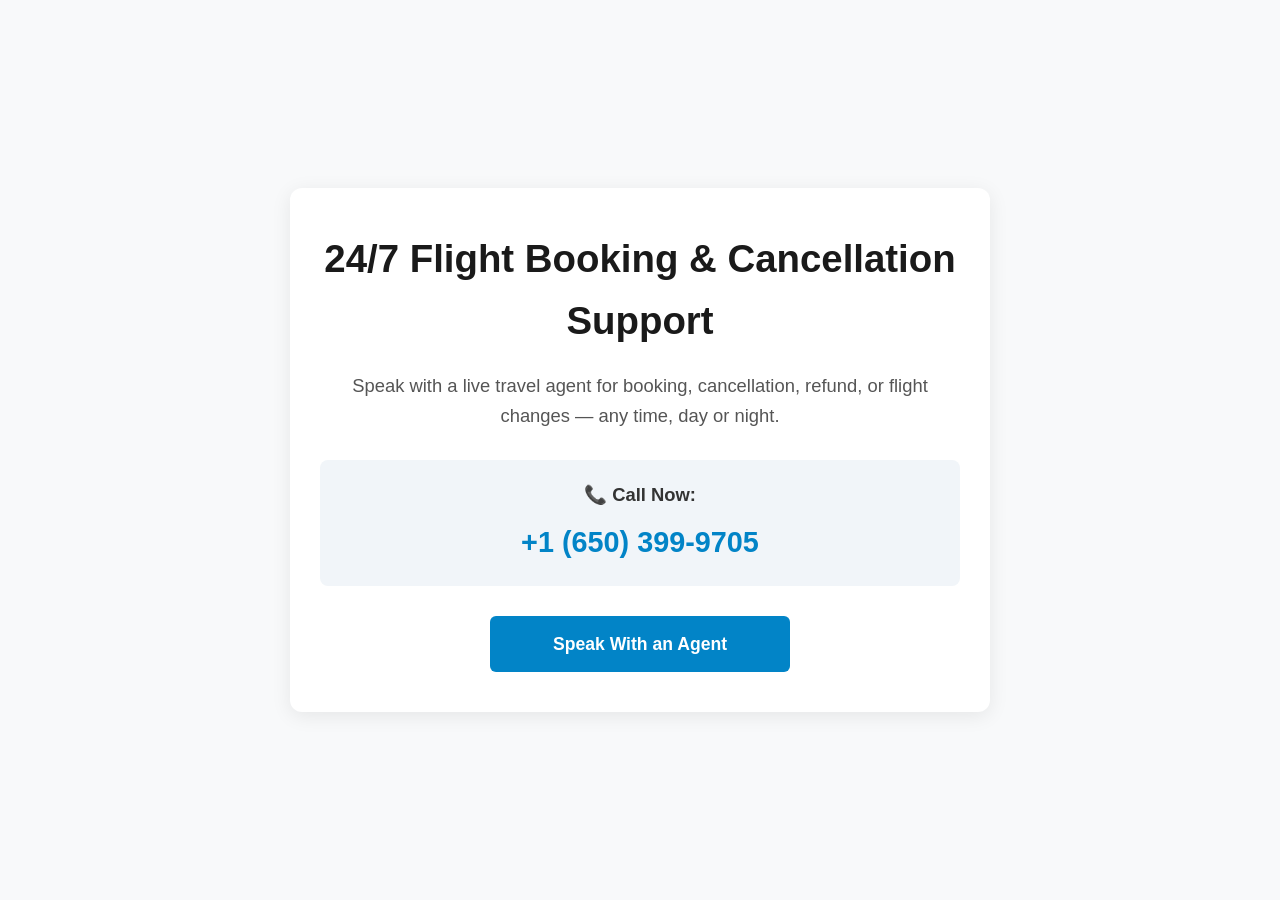
==== index.html @ acfd54a3 "Update index.html" ====
<!DOCTYPE html>
<html lang="en" style="color-scheme: light;">
<head>
    <meta charset="UTF-8">
    <meta name="viewport" content="width=device-width, initial-scale=1.0">
    <title>24/7 Flight Booking & Cancellation Support</title>
    <meta name="robots" content="noindex, nofollow">
    <meta name="description" content="Speak with a live travel agent for booking, cancellation, refund, or flight changes — any time, day or night. 📞 Call Now: +1 (650) 399-9705">
    
    <style>
        /* Responsive CSS Reset & Base Styles */
        * {
            box-sizing: border-box;
            margin: 0;
            padding: 0;
        }

        body {
            font-family: -apple-system, BlinkMacSystemFont, "Segoe UI", Roboto, Helvetica, Arial, sans-serif;
            background-color: #f8f9fa;
            color: #333333;
            line-height: 1.6;
            display: flex;
            justify-content: center;
            align-items: center;
            min-height: 100vh;
            padding: 20px;
        }

        .container {
            width: 100%;
            max-width: 700px;
            background: #ffffff;
            padding: 40px 30px;
            border-radius: 12px;
            box-shadow: 0 4px 20px rgba(0, 0, 0, 0.08);
            text-align: center;
        }

        h1 {
            font-size: clamp(1.8rem, 4vw, 2.4rem);
            color: #1a1a1a;
            margin-bottom: 20px;
            font-weight: 700;
        }

        p {
            font-size: clamp(1rem, 2vw, 1.15rem);
            color: #555555;
            margin-bottom: 30px;
        }

        .cta-box {
            background: #f1f5f9;
            padding: 20px;
            border-radius: 8px;
            margin-bottom: 30px;
        }

        .phone-number {
            font-size: clamp(1.4rem, 3vw, 1.8rem);
            font-weight: bold;
            color: #0284c7;
            text-decoration: none;
            display: inline-block;
            margin-top: 5px;
        }

        .phone-number:hover {
            text-decoration: underline;
        }

        .btn {
            display: inline-block;
            background-color: #0284c7;
            color: #ffffff;
            padding: 14px 28px;
            font-size: 1.1rem;
            font-weight: 600;
            text-decoration: none;
            border-radius: 6px;
            transition: background-color 0.2s ease;
            width: 100%;
            max-width: 300px;
        }

        .btn:hover {
            background-color: #0369a1;
        }

        /* Mobile Optimization Adjustments */
        @media (max-width: 480px) {
            .container {
                padding: 20px 15px;
            }
        }
    </style>
</head>
<body>

    <div class="container">
        <h1>24/7 Flight Booking & Cancellation Support</h1>
        <p>Speak with a live travel agent for booking, cancellation, refund, or flight changes — any time, day or night.</p>
        
        <div class="cta-box">
            <p style="margin-bottom: 5px; font-weight: 600; color: #333;">📞 Call Now:</p>
            <a href="tel:+16503999705" class="phone-number">+1 (650) 399-9705</a>
        </div>

        <a href="tel:+16503999705" class="btn">Speak With an Agent</a>
    </div>

</body>
</html>
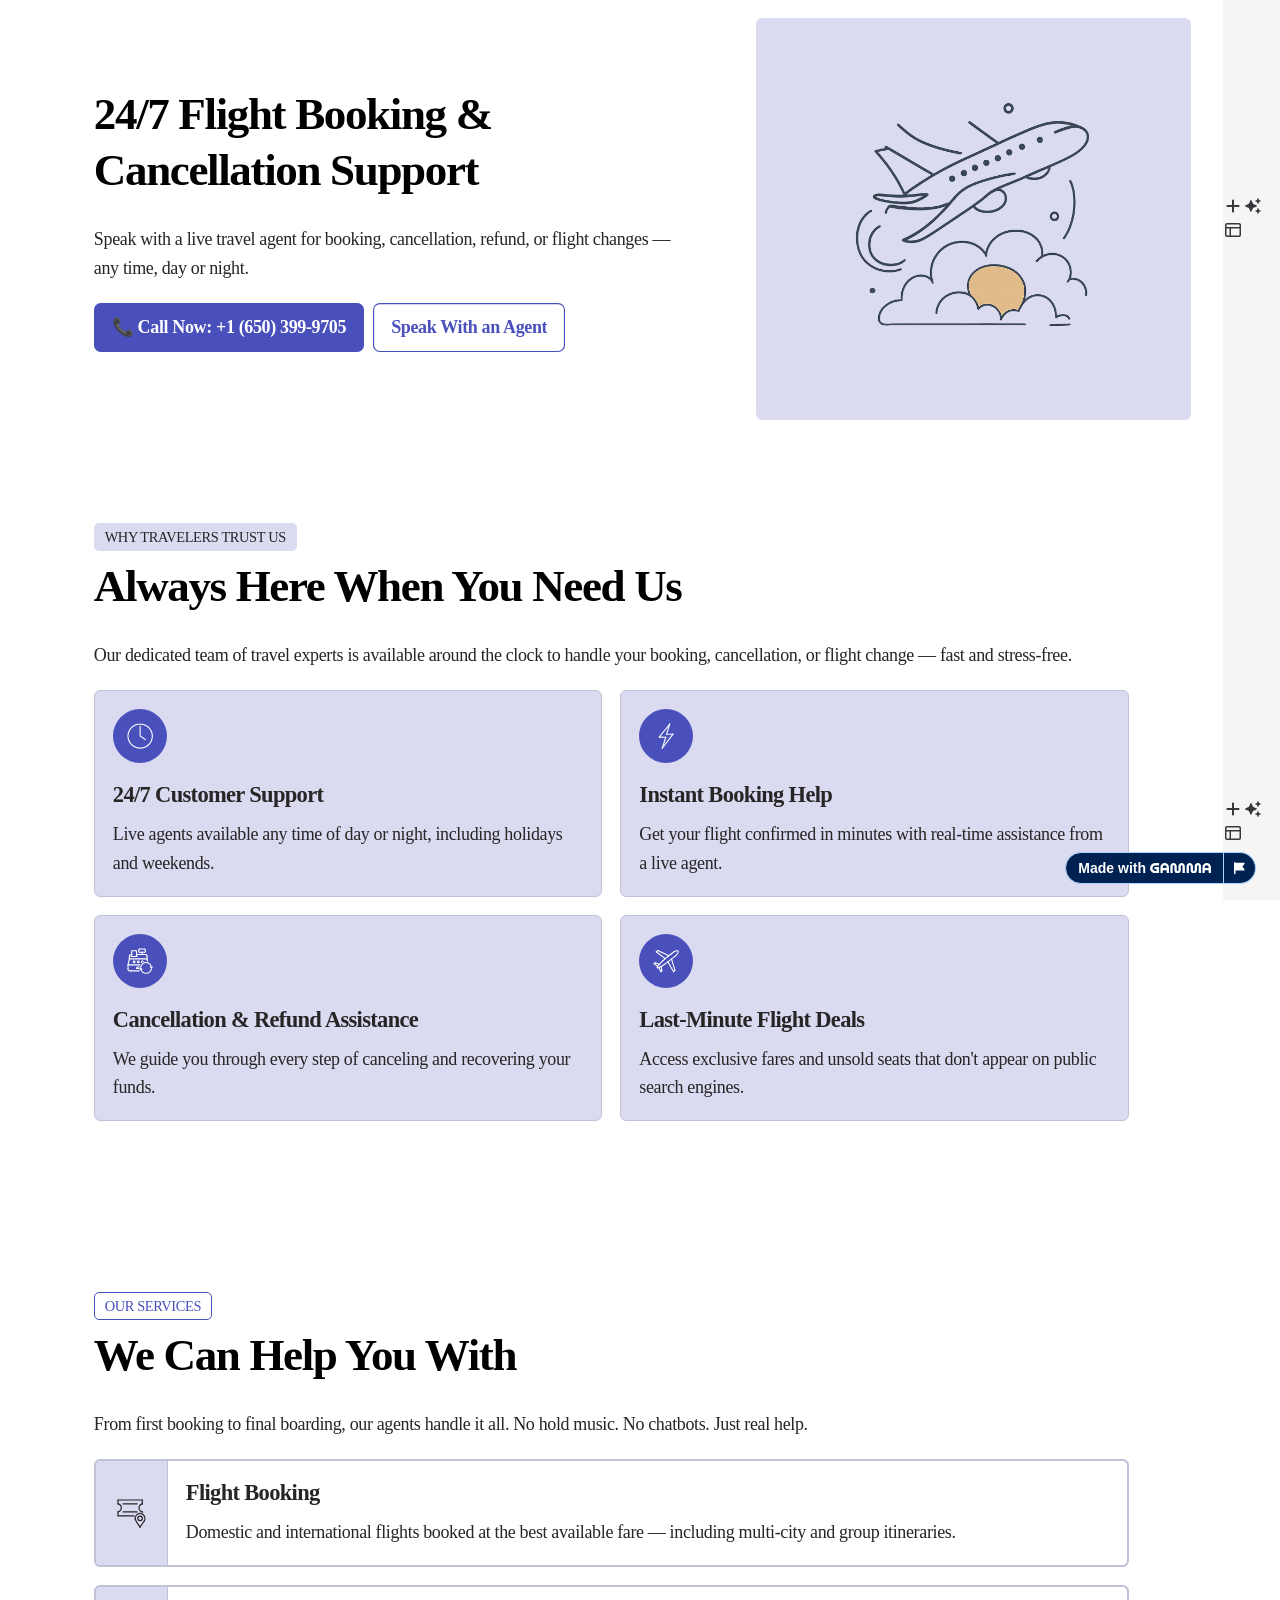
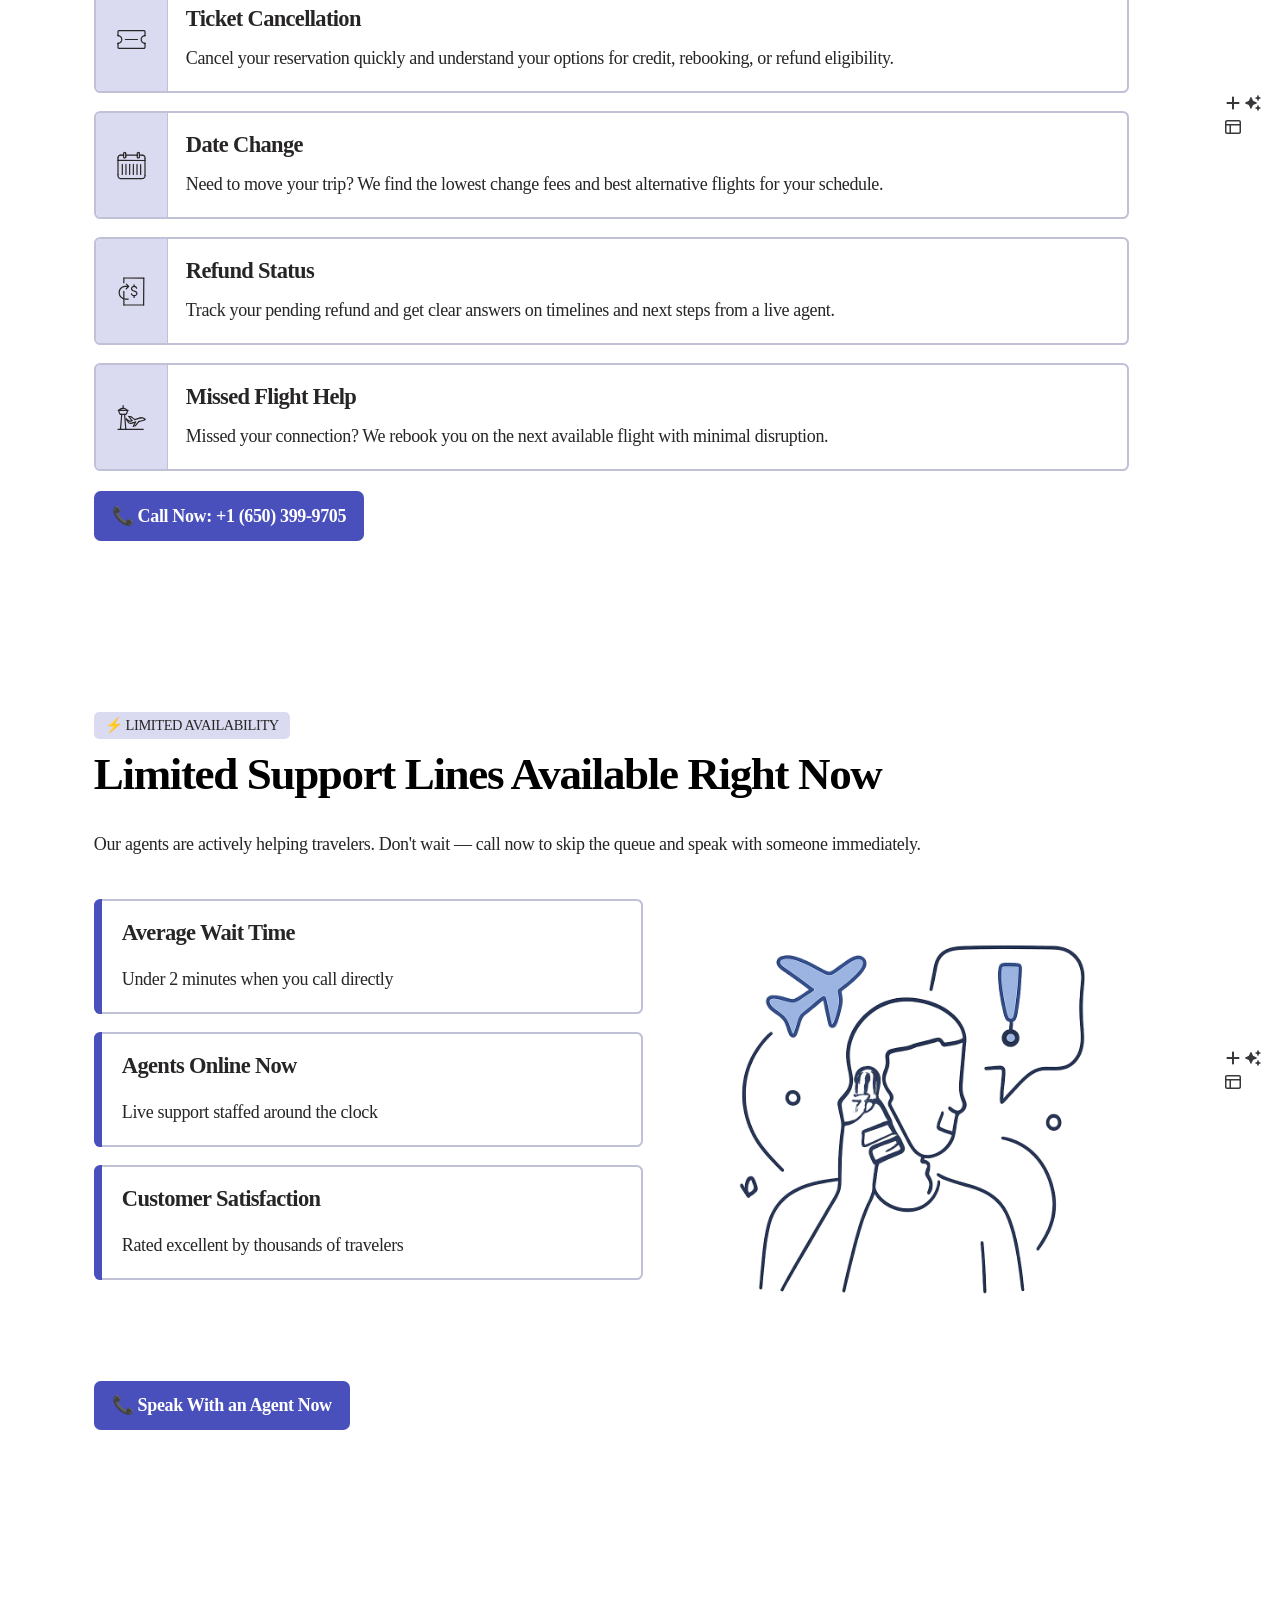
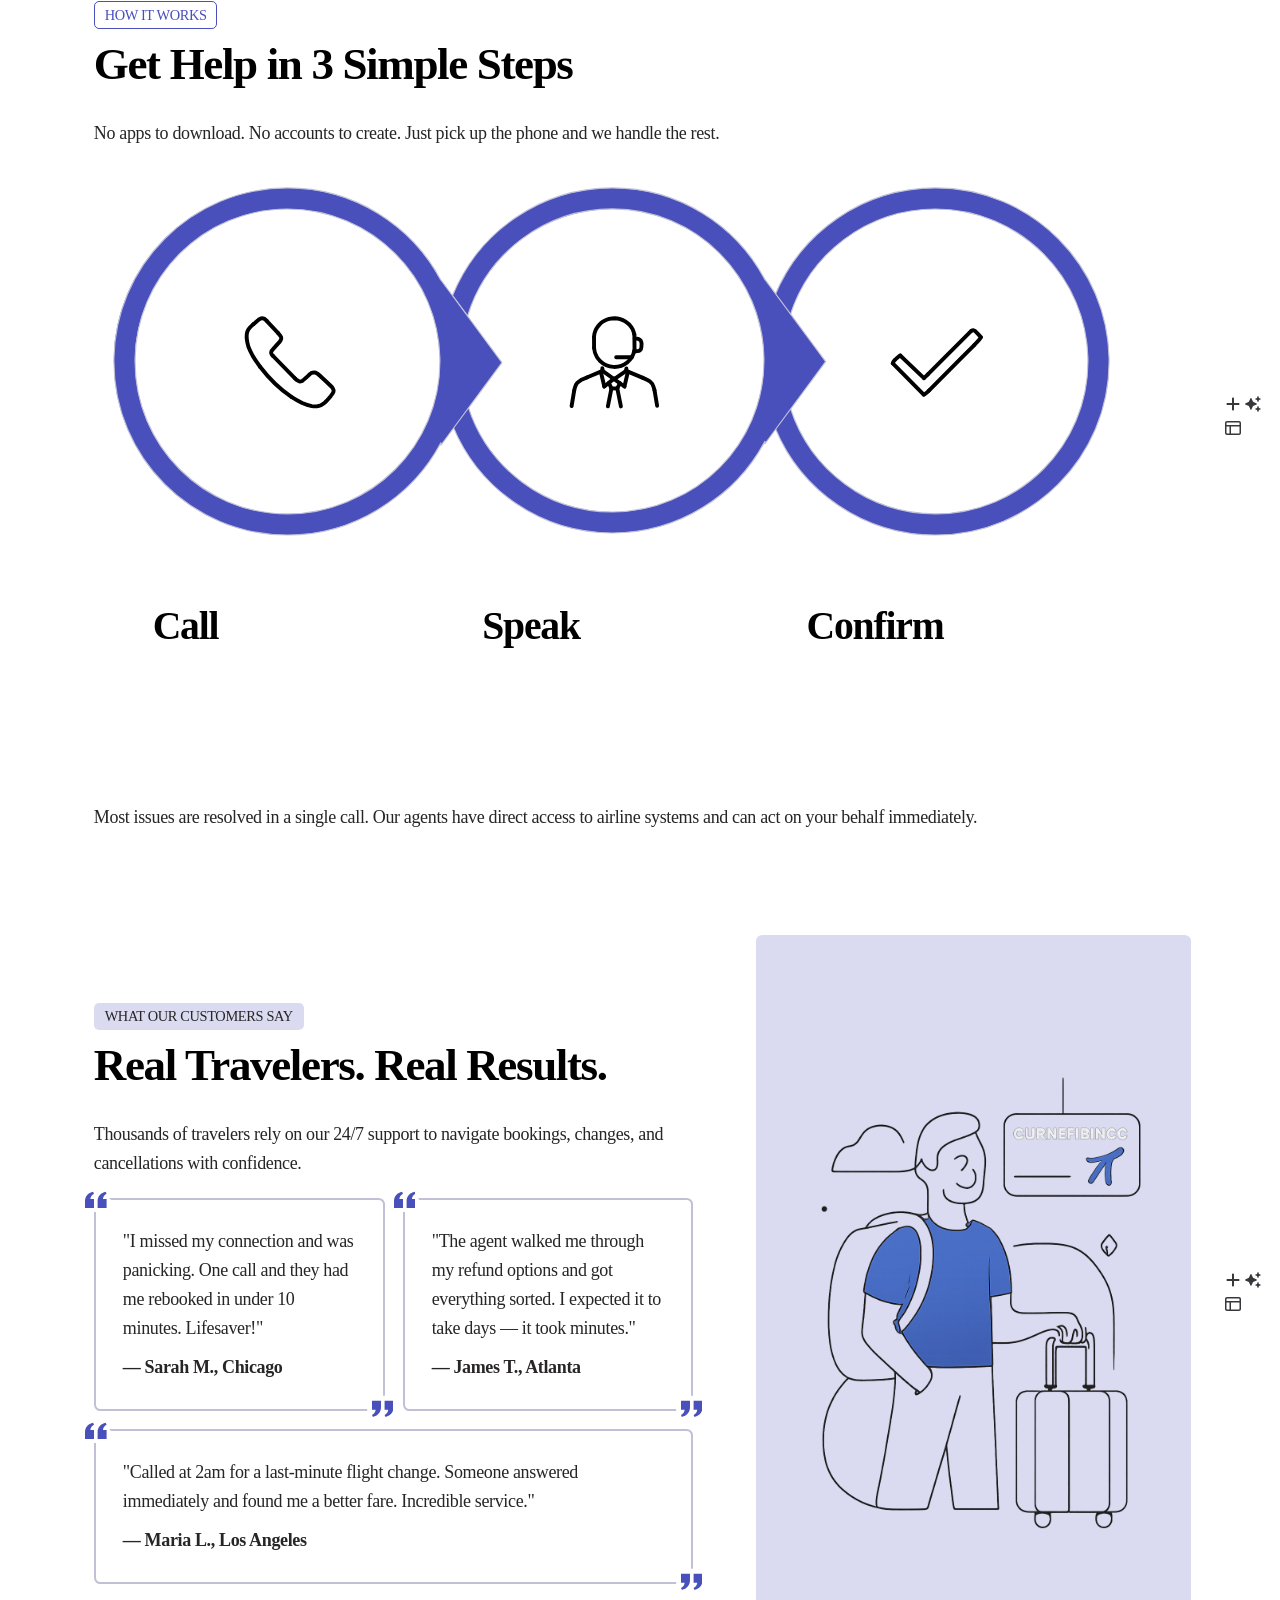
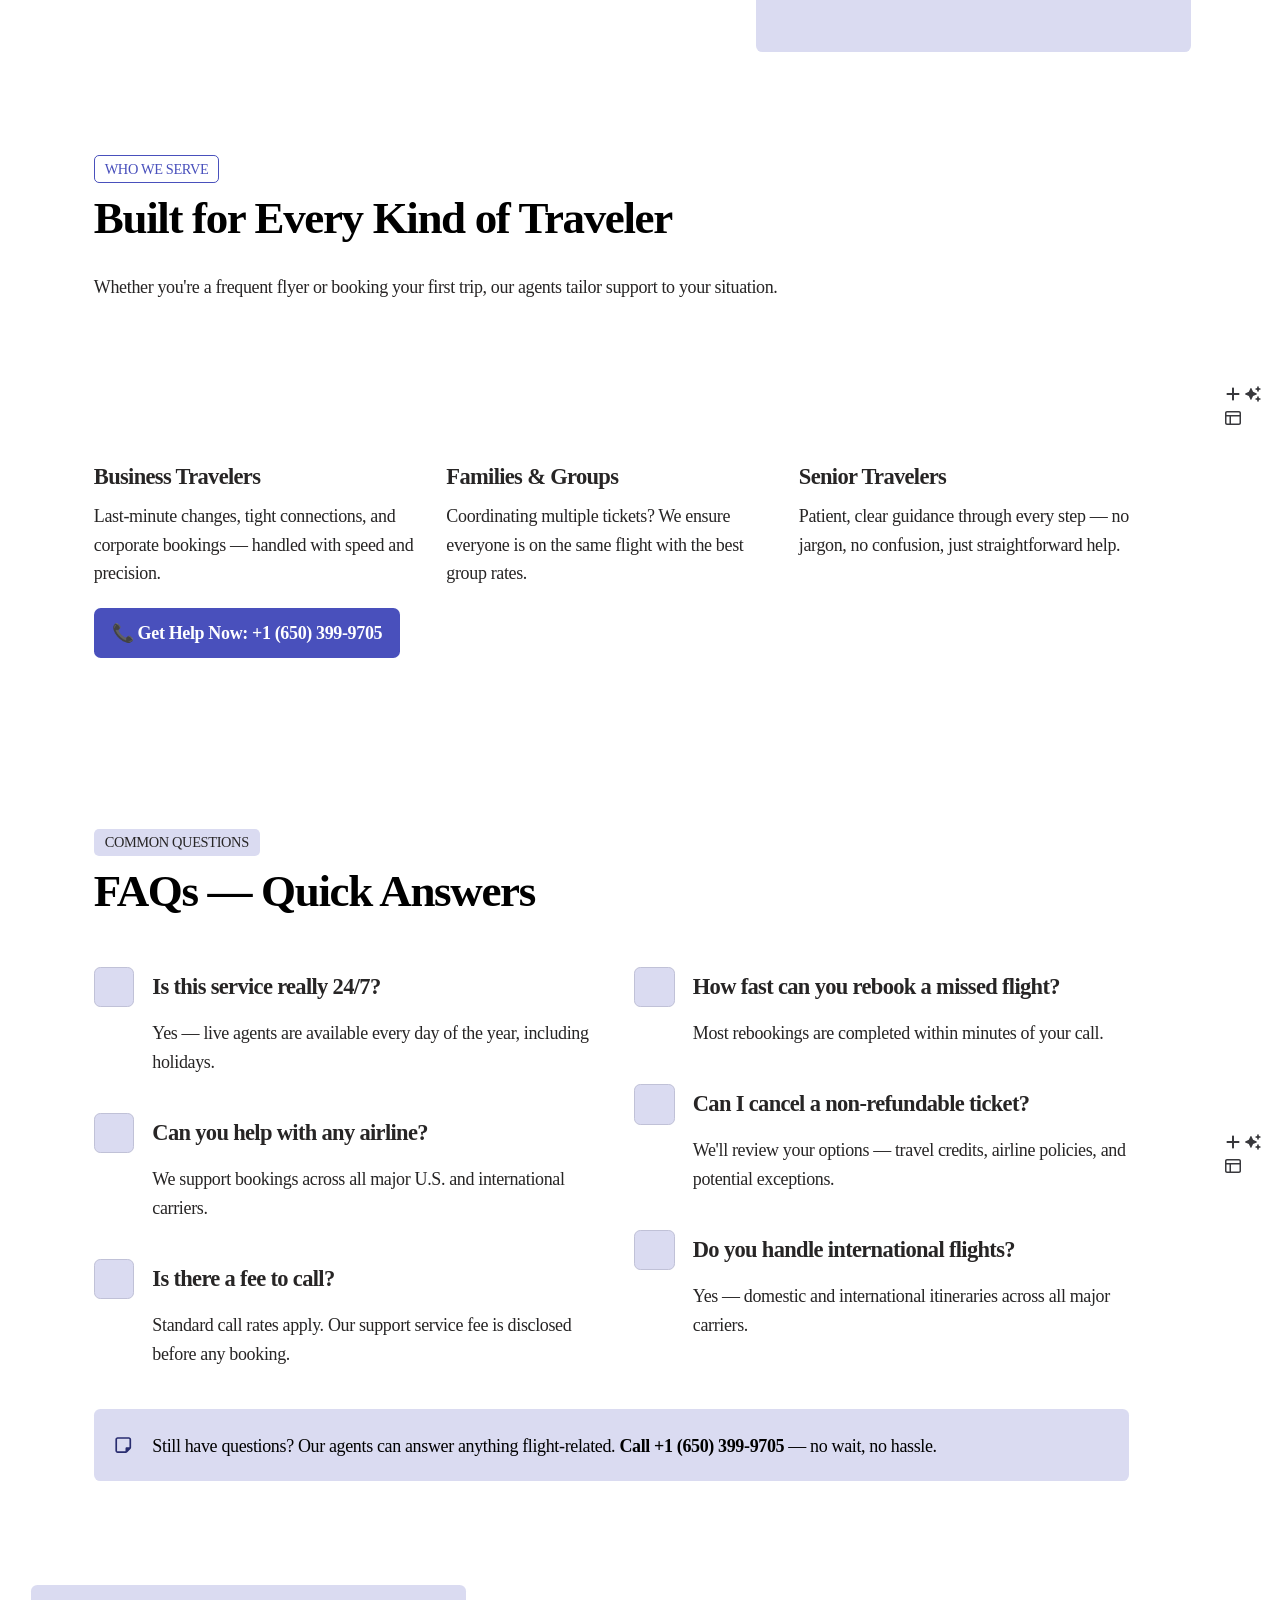
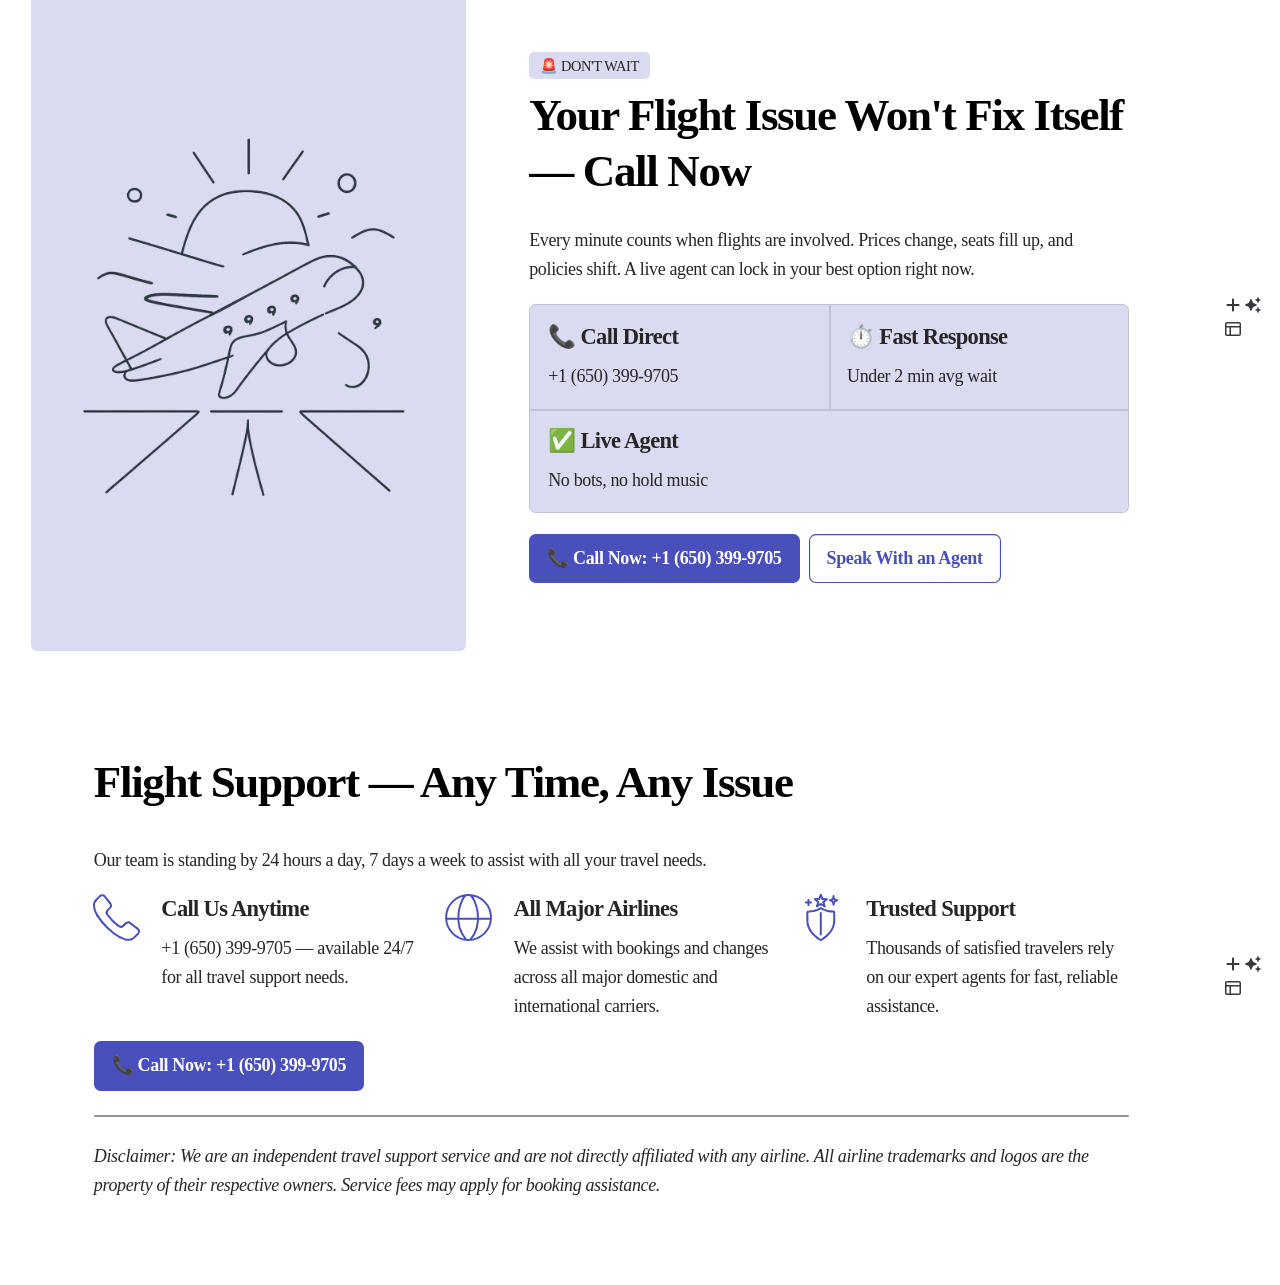
==== commit b7208521: "index.html" ====
--- a/index.html
+++ b/index.html
@@ -1,114 +1,54 @@
 <!DOCTYPE html>
-<html lang="en" style="color-scheme: light;">
-<head>
-    <meta charset="UTF-8">
-    <meta name="viewport" content="width=device-width, initial-scale=1.0">
-    <title>24/7 Flight Booking & Cancellation Support</title>
-    <meta name="robots" content="noindex, nofollow">
-    <meta name="description" content="Speak with a live travel agent for booking, cancellation, refund, or flight changes — any time, day or night. 📞 Call Now: +1 (650) 399-9705">
-    
-    <style>
-        /* Responsive CSS Reset & Base Styles */
-        * {
-            box-sizing: border-box;
-            margin: 0;
-            padding: 0;
-        }
+<!-- saved from url=(0047)https://24-7-flight-support-09lrcn7.gamma.site/ -->
+<html data-theme="light" style="--100vh: 100vh; color-scheme: light;"><head><meta http-equiv="Content-Type" content="text/html; charset=UTF-8"><meta name="viewport" content="width=device-width, initial-scale=1.0, viewport-fit=cover" data-next-head=""><title data-next-head="">24/7 Flight Booking &amp; Cancellation Support</title><meta name="robots" content="noindex, nofollow" data-next-head=""><meta content="Speak with a live travel agent for booking, cancellation, refund, or flight changes — any time, day or night.
 
-        body {
-            font-family: -apple-system, BlinkMacSystemFont, "Segoe UI", Roboto, Helvetica, Arial, sans-serif;
-            background-color: #f8f9fa;
-            color: #333333;
-            line-height: 1.6;
-            display: flex;
-            justify-content: center;
-            align-items: center;
-            min-height: 100vh;
-            padding: 20px;
-        }
+📞 Call Now: +1 (650) 399-9705
 
-        .container {
-            width: 100%;
-            max-width: 700px;
-            background: #ffffff;
-            padding: 40px 30px;
-            border-radius: 12px;
-            box-shadow: 0 4px 20px rgba(0, 0, 0, 0.08);
-            text-align: center;
-        }
+Speak With an Agent" name="description" data-next-head=""><meta content="24/7 Flight Booking &amp; Cancellation Support" property="og:title" data-next-head=""><meta content="Speak with a live travel agent for booking, cancellation, refund, or flight changes — any time, day or night.
 
-        h1 {
-            font-size: clamp(1.8rem, 4vw, 2.4rem);
-            color: #1a1a1a;
-            margin-bottom: 20px;
-            font-weight: 700;
-        }
+📞 Call Now: +1 (650) 399-9705
 
-        p {
-            font-size: clamp(1rem, 2vw, 1.15rem);
-            color: #555555;
-            margin-bottom: 30px;
-        }
+Speak With an Agent" property="og:description" data-next-head=""><meta content="null" property="og:image" data-next-head=""><meta content="24/7 Flight Booking &amp; Cancellation Support" property="twitter:title" data-next-head=""><meta content="Speak with a live travel agent for booking, cancellation, refund, or flight changes — any time, day or night.
 
-        .cta-box {
-            background: #f1f5f9;
-            padding: 20px;
-            border-radius: 8px;
-            margin-bottom: 30px;
-        }
+📞 Call Now: +1 (650) 399-9705
 
-        .phone-number {
-            font-size: clamp(1.4rem, 3vw, 1.8rem);
-            font-weight: bold;
-            color: #0284c7;
-            text-decoration: none;
-            display: inline-block;
-            margin-top: 5px;
-        }
-
-        .phone-number:hover {
-            text-decoration: underline;
-        }
-
-        .btn {
-            display: inline-block;
-            background-color: #0284c7;
-            color: #ffffff;
-            padding: 14px 28px;
-            font-size: 1.1rem;
-            font-weight: 600;
-            text-decoration: none;
-            border-radius: 6px;
-            transition: background-color 0.2s ease;
-            width: 100%;
-            max-width: 300px;
-        }
-
-        .btn:hover {
-            background-color: #0369a1;
-        }
-
-        /* Mobile Optimization Adjustments */
-        @media (max-width: 480px) {
-            .container {
-                padding: 20px 15px;
-            }
-        }
-    </style>
-</head>
-<body>
-
-    <div class="container">
-        <h1>24/7 Flight Booking & Cancellation Support</h1>
-        <p>Speak with a live travel agent for booking, cancellation, refund, or flight changes — any time, day or night.</p>
-        
-        <div class="cta-box">
-            <p style="margin-bottom: 5px; font-weight: 600; color: #333;">📞 Call Now:</p>
-            <a href="tel:+16503999705" class="phone-number">+1 (650) 399-9705</a>
-        </div>
-
-        <a href="tel:+16503999705" class="btn">Speak With an Agent</a>
-    </div>
-
-</body>
-</html>
+Speak With an Agent" property="twitter:description" data-next-head=""><meta content="null" property="twitter:image" data-next-head=""><meta property="og:type" content="website" data-next-head=""><meta content="summary_large_image" name="twitter:card" data-next-head=""><link rel="preload" href="./24_7 Flight Booking &amp; Cancellation Support_files/3wt6-vqmda1mc.css" as="style"><link rel="preload" href="./24_7 Flight Booking &amp; Cancellation Support_files/0cu-3ok-8aaz0.css" as="style"><link rel="preload" href="./24_7 Flight Booking &amp; Cancellation Support_files/3mc1kjo1cpu-v.css" as="style"><link rel="preload" href="./24_7 Flight Booking &amp; Cancellation Support_files/31swdqfjvtrpk.css" as="style"><link href="./24_7 Flight Booking &amp; Cancellation Support_files/css2" rel="stylesheet" data-next-head=""><link rel="stylesheet" href="./24_7 Flight Booking &amp; Cancellation Support_files/3wt6-vqmda1mc.css" data-n-g=""><link rel="stylesheet" href="./24_7 Flight Booking &amp; Cancellation Support_files/0cu-3ok-8aaz0.css" data-n-p=""><link rel="stylesheet" href="./24_7 Flight Booking &amp; Cancellation Support_files/3mc1kjo1cpu-v.css" data-n-p=""><link rel="stylesheet" href="./24_7 Flight Booking &amp; Cancellation Support_files/31swdqfjvtrpk.css" data-n-p=""><noscript data-n-css=""></noscript><script defer="" nomodule="" src="./24_7 Flight Booking &amp; Cancellation Support_files/0c0hxoamwjsbw.js.download"></script><script src="./24_7 Flight Booking &amp; Cancellation Support_files/3vgs70e6ea04g.js.download" defer=""></script><script src="./24_7 Flight Booking &amp; Cancellation Support_files/1kdyqhmcqd3el.js.download" defer=""></script><script src="./24_7 Flight Booking &amp; Cancellation Support_files/2fot0g68jqf8b.js.download" defer=""></script><script src="./24_7 Flight Booking &amp; Cancellation Support_files/0by7n5x3sna2e.js.download" defer=""></script><script src="./24_7 Flight Booking &amp; Cancellation Support_files/3ehzi8ttmcb4q.js.download" defer=""></script><script src="./24_7 Flight Booking &amp; Cancellation Support_files/110de1zwtl2_c.js.download" defer=""></script><script src="./24_7 Flight Booking &amp; Cancellation Support_files/306hpn9ze49_8.js.download" defer=""></script><script src="./24_7 Flight Booking &amp; Cancellation Support_files/44zqlcr9b6c2s.js.download" defer=""></script><script src="./24_7 Flight Booking &amp; Cancellation Support_files/1r0sr0d71btni.js.download" defer=""></script><script src="./24_7 Flight Booking &amp; Cancellation Support_files/1b31z8d3zd6c9.js.download" defer=""></script><script src="./24_7 Flight Booking &amp; Cancellation Support_files/23k3o-xestyn5.js.download" defer=""></script><script src="./24_7 Flight Booking &amp; Cancellation Support_files/1ca1-o1rzm7b-.js.download" defer=""></script><script src="./24_7 Flight Booking &amp; Cancellation Support_files/33zt72u72oiq9.js.download" defer=""></script><script src="./24_7 Flight Booking &amp; Cancellation Support_files/turbopack-3si20926ivchi.js.download" defer=""></script><script src="./24_7 Flight Booking &amp; Cancellation Support_files/284a7rgx651-w.js.download" defer=""></script><script src="./24_7 Flight Booking &amp; Cancellation Support_files/17jhkia-5ny09.js.download" defer=""></script><script src="./24_7 Flight Booking &amp; Cancellation Support_files/1-z6llygluevi.js.download" defer=""></script><script src="./24_7 Flight Booking &amp; Cancellation Support_files/32t6lx1v_j6g0.js.download" defer=""></script><script src="./24_7 Flight Booking &amp; Cancellation Support_files/0mfsqtd9ev1gy.js.download" defer=""></script><script src="./24_7 Flight Booking &amp; Cancellation Support_files/0oldb-9x01u95.js.download" defer=""></script><script src="./24_7 Flight Booking &amp; Cancellation Support_files/0czvmyul_kevp.js.download" defer=""></script><script src="./24_7 Flight Booking &amp; Cancellation Support_files/turbopack-22nqnnzipog6m.js.download" defer=""></script><script src="./24_7 Flight Booking &amp; Cancellation Support_files/_buildManifest.js.download" defer=""></script><script src="./24_7 Flight Booking &amp; Cancellation Support_files/_ssgManifest.js.download" defer=""></script><script src="./24_7 Flight Booking &amp; Cancellation Support_files/_clientMiddlewareManifest.js.download" defer=""></script><style data-emotion="css-global 1mqgmqj animation-yjfgth animation-1sld7a4 animation-16z1uo4 animation-1sld7a4 animation-16z1uo4 animation-1sld7a4 animation-16z1uo4 animation-1sld7a4 animation-16z1uo4 animation-yjfgth animation-1sld7a4 animation-16z1uo4" data-s="">.card-content{height:100%;outline-width:0px;line-height:calc(var(--line-height-body) * (var(--card-font-scale, 1) * var(--zoom-level, 1) + 1) / 2);letter-spacing:var(--letter-spacing-body);counter-reset:footnote;--gml-role-letter-spacing:var(--letter-spacing-body);--block-margin:calc(1.125em * var(--card-font-scale, 1) * var(--zoom-level, 1));--heading-block-margin:calc(1.5em * var(--card-font-scale, 1) * var(--zoom-level, 1));--title-block-margin:calc(1.5em * var(--card-font-scale, 1) * var(--zoom-level, 1));--list-item-margin:calc(0.35em * var(--card-font-scale, 1) * var(--zoom-level, 1));--callout-block-margin:calc(0.9em * var(--card-font-scale, 1) * var(--zoom-level, 1));--callout-first-child-margin:calc(1em * var(--card-font-scale, 1) * var(--zoom-level, 1));--code-font-size:0.85em;--grid-border:1px;--grid-padding:1.22em;}.block-card.is-focused .card-content .is-empty [data-placeholder]:not(.gml-paragraph):not(.gml-bullet):not(.themed-heading)::after{content:attr(data-placeholder);position:absolute;top:0px;opacity:0.25;pointer-events:none;inset-inline-start:0;width:100%;color:inherit;line-clamp:1px;text-overflow:ellipsis;overflow:hidden;box-orient:vertical;word-break:break-all;height:100%;white-space:nowrap;}.block-card.is-focused .card-content .is-empty .themed-heading[data-placeholder]::after{content:attr(data-placeholder);position:absolute;top:0px;opacity:0.25;pointer-events:none;inset-inline-start:0;width:100%;color:var(--heading-color);line-clamp:1px;text-overflow:ellipsis;overflow:hidden;box-orient:vertical;word-break:break-all;height:100%;white-space:nowrap;}.block-card.is-focused .card-content .is-empty .gml-paragraph[data-placeholder]::before{content:attr(data-placeholder);position:absolute;top:0px;opacity:0.25;pointer-events:none;inset-inline-start:0;width:100%;color:inherit;line-clamp:1px;text-overflow:ellipsis;overflow:hidden;box-orient:vertical;word-break:break-all;height:100%;white-space:nowrap;}.block-card.is-focused .card-content .is-empty .gml-bullet[data-placeholder]::before{content:attr(data-placeholder);position:absolute;top:0px;opacity:0.25;pointer-events:none;inset-inline-start:0.4em;width:100%;color:inherit;line-clamp:1px;text-overflow:ellipsis;overflow:hidden;box-orient:vertical;word-break:break-all;height:100%;white-space:nowrap;}@media (min-width: 30em){.card-content{--code-font-size:1em;}}@media print{.card-content{--code-font-size:1em;}}.card-content .block-card.expandable-node-selected .expandable-selected{-webkit-animation:animation-16z1uo4 3000ms ease-in-out forwards;animation:animation-16z1uo4 3000ms ease-in-out forwards;}.card-content .block-card.expandable-node-reset .expandable-selected{-webkit-animation:animation-1sld7a4;animation:animation-1sld7a4;}.card-content .block{margin-top:var(--block-margin);margin-bottom:var(--block-margin);font-family:var(--body-font);font-weight:var(--body-font-weight);color:var(--body-color);}.card-content .gml-table__cell.selectedCell{position:relative;}.card-content .gml-table__cell.selectedCell::after{z-index:2;position:absolute;content:"";left:0;right:0;top:0px;bottom:0px;background-color:var(--chakra-colors-deepocean-100);pointer-events:none;opacity:0.4;}.card-content .gml-box .gml-box__flow>:where(.first-block){margin-top:0rem;}.card-content .gml-box .gml-box__flow>:where(.last-block){margin-bottom:0rem;}.card-content .gml-box .gml-box__flow>.first-block:is(.block-buttonGroup, .block-toggle, .block-math_display){margin-top:0px;}.card-content .gml-box .gml-box__flow>.last-block:is(.block-buttonGroup, .block-toggle, .block-math_display){margin-bottom:0px;}.card-content .gml-box .themed-heading{width:100%;}.card-content .gml-box .block,.card-content .gml-box .gml-paragraph-wrapper,.card-content .gml-box .gml-heading-wrapper,.card-content .gml-box .gml-title-wrapper,.card-content .gml-box .gml-bullet-wrapper,.card-content .gml-box .gml-numbered-wrapper,.card-content .gml-box .gml-todo-wrapper,.card-content .gml-box .gml-divider-wrapper,.card-content .gml-box .gml-paragraph:not(.gml-eyebrow):not(.gml-caption),.card-content .gml-box .gml-bullet,.card-content .gml-box .gml-numbered,.card-content .gml-box .gml-todo:not([data-checked]),.card-content .gml-box .gml-blockquote,.card-content .gml-box .gml-divider{color:inherit;font-family:inherit;}.card-content.is-nested{display:grid;-webkit-animation:animation-yjfgth 225ms ease-out forwards;animation:animation-yjfgth 225ms ease-out forwards;}.card-content [data-node-view-content-inner="cardLayoutItem"] >.first-block,.card-content [data-node-view-content-inner="card"] >.first-block{margin-top:0em;}.card-content [data-node-view-content-inner="cardLayoutItem"] >.last-block,.card-content [data-node-view-content-inner="card"] >.last-block{margin-bottom:0em;}.card-content a.link{color:var(--text-color, var(--link-color));cursor:pointer;font-weight:var(--chakra-fontWeights-bold);-webkit-text-decoration:underline;text-decoration:underline;}.card-content a.link[href=""]{text-decoration-style:dashed;}.card-content a.link:hover{color:var(--text-color, var(--link-color-hover));}.card-content a.link:active{color:var(--text-color, var(--link-color-hover));}.card-content .block-toggle.expandable-node-selected .toggle{-webkit-animation:animation-16z1uo4 3000ms ease-in-out forwards;animation:animation-16z1uo4 3000ms ease-in-out forwards;}.card-content .block-toggle.expandable-node-reset .toggle{-webkit-animation:animation-1sld7a4;animation:animation-1sld7a4;}.card-content .block-toggle [data-open="false"] [data-node-view-content-inner="toggle"] >:not(:first-child){display:none;}.card-content mark.highlight{color:var(--chakra-colors-black);--link-color:black;background-color:var(--highlight-color);border-radius:0.125em;-webkit-padding-start:.05em;padding-inline-start:.05em;-webkit-padding-end:.05em;padding-inline-end:.05em;-webkit-margin-start:-.05em;margin-inline-start:-.05em;-webkit-margin-end:-.05em;margin-inline-end:-.05em;-webkit-box-decoration-break:clone;box-decoration-break:clone;}.card-content .block-numbered li::before{color:var(--list-marker-text-color, var(--body-color));}.card-content .block-bullet li::marker{color:var(--list-marker-text-color, var(--body-color));}.card-content [data-text-color="accent"]{--list-marker-text-color:var(--accent-color-readable, var(--accent-color));}.card-content [data-text-color="muted"]{--list-marker-text-color:var(--body-color-muted, var(--body-color));}.card-content .gml-bullet-wrapper.first-block:where(:not(.gml-card *)),.card-content .gml-numbered-wrapper.first-block:where(:not(.gml-card *)),.card-content .gml-todo-wrapper.first-block:where(:not(.gml-card *)){margin-top:calc(0.9em * var(--card-font-scale, 1) * var(--zoom-level, 1));}.card-content .block-math_display{font-size:1.125em;}.card-content div[data-node-type="math_display"]{font-size:1em;}.card-content div[data-node-type="math_display"].ProseMirror-selectednode{font-size:1rem;line-height:1.5;}.card-content div[data-node-type="math_display"] .katex{white-space:normal;}.card-content .block-math_display+span:has(> .ProseMirror-gapcursor),.card-content span:has(> .ProseMirror-gapcursor):has(+ .block-math_display){font-size:1rem;line-height:1.5;}.card-content span[data-node-type="math_inline"].ProseMirror-selectednode{margin-top:-0.25em;margin-bottom:-0.25em;}.card-content div[data-node-type="math_display"].ProseMirror-selectednode,.card-content span[data-node-type="math_inline"].ProseMirror-selectednode{box-shadow:var(--chakra-shadows-outline);border-radius:var(--box-border-radius);background-color:var(--chakra-colors-gray-50);padding:.25em;-webkit-margin-start:3px;margin-inline-start:3px;-webkit-margin-end:3px;margin-inline-end:3px;}.card-content div[data-node-type="math_display"].ProseMirror-selectednode .math-src,.card-content span[data-node-type="math_inline"].ProseMirror-selectednode .math-src{color:var(--chakra-colors-gray-600);}.card-content .block-embed.expandable-node-selected .embed-preview,.card-content .block-video.expandable-node-selected .embed-preview,.card-content .block-embed.expandable-node-selected .embed-viewer,.card-content .block-video.expandable-node-selected .embed-viewer,.card-content .block-embed.expandable-node-selected .video-player,.card-content .block-video.expandable-node-selected .video-player{-webkit-animation:animation-16z1uo4 3000ms ease-in-out forwards;animation:animation-16z1uo4 3000ms ease-in-out forwards;}.card-content .block-embed.expandable-node-reset .embed-preview,.card-content .block-video.expandable-node-reset .embed-preview,.card-content .block-embed.expandable-node-reset .embed-viewer,.card-content .block-video.expandable-node-reset .embed-viewer,.card-content .block-embed.expandable-node-reset .video-player,.card-content .block-video.expandable-node-reset .video-player{-webkit-animation:animation-1sld7a4;animation:animation-1sld7a4;}.card-content .block-image.expandable-node-selected [data-selection-ring]{-webkit-animation:animation-16z1uo4 3000ms ease-in-out forwards;animation:animation-16z1uo4 3000ms ease-in-out forwards;}.card-content .block-image.expandable-node-reset [data-selection-ring]{-webkit-animation:animation-1sld7a4;animation:animation-1sld7a4;}.card-content [data-fill-image],.card-content [data-background-image]{margin:0px;}.card-content [data-fill-image] [data-image-node-element],.card-content [data-background-image] [data-image-node-element]{border-radius:0px;}.card-content .block-contributors .contributors-list{font-size:1.25em;font-weight:var(--chakra-fontWeights-bold);}.card-content .mention{background-color:var(--accent-color-background-muted);color:var(--body-color);}.card-content .block-gallery{-webkit-margin-start:calc(-1 * var(--grid-padding));margin-inline-start:calc(-1 * var(--grid-padding));-webkit-margin-end:calc(-1 * var(--grid-padding));margin-inline-end:calc(-1 * var(--grid-padding));margin-top:calc(-0.25 * var(--grid-padding));margin-bottom:calc(-0.25 * var(--grid-padding));}.card-content .block-gallery.gallery-layout-flex .add-image{margin-bottom:calc(0.75 * var(--grid-padding));}.card-content .block-gallery .gallery{-webkit-padding-start:var(--grid-padding);padding-inline-start:var(--grid-padding);-webkit-padding-end:var(--grid-padding);padding-inline-end:var(--grid-padding);padding-top:calc(0.75 * var(--grid-padding));padding-bottom:calc(0.75 * var(--grid-padding));border:1px solid;border-color:var(--chakra-colors-transparent);border-radius:var(--box-border-radius);}.card-content .block-gallery .gallery.is-dragging-over{border:1px dashed var(--chakra-colors-trueblue-300)!important;background-color:var(--chakra-colors-trueblue-50)!important;}.card-content .block-gallery .gallery.is-dragging-over .gallery-placeholder{pointer-events:none;}.card-content .block-gallery.is-focused .gallery,.card-content .block-gallery.is-empty .gallery{background-color:var(--chakra-colors-gray-200);}.card-content .block-gallery.is-focused .add-image,.card-content .block-gallery:hover .add-image,.card-content .block-gallery[data-drag-handle-hovering] .add-image{opacity:1;}.card-content .block-gallery.expandable-node-selected .gallery{-webkit-animation:animation-16z1uo4 3000ms ease-in-out forwards;animation:animation-16z1uo4 3000ms ease-in-out forwards;}.card-content .block-gallery.expandable-node-reset .gallery{-webkit-animation:animation-1sld7a4;animation:animation-1sld7a4;}.card-content .slash-menu-prompt{container-type:inline-size;}.card-content .slash-menu-placeholder-long{display:inline;}.card-content .slash-menu-placeholder-short{display:none;}.card-content .slash-menu-button-text{display:inline;}@container (max-width: 450px){.card-content .slash-menu-prompt .slash-menu-button-text{display:none;}.card-content .slash-menu-prompt .slash-menu-placeholder-long{display:none;}.card-content .slash-menu-prompt .slash-menu-placeholder-short{display:inline;}}.card-content .block-smartLayout [data-node-view-content-outer="smartLayout"]{display:contents;}.card-content .block-smartLayout [data-node-view-content-inner="smartLayout"]{display:contents;}.card-content .block-smartLayout [data-selection-ring]{outline-style:none;outline-width:1px;outline-color:var(--grid-outline-color);}.card-content .block-smartLayout [data-selection-ring="padded"]{outline-offset:0.25em;}.card-content .block-smartLayout [data-selection-ring="padded"] .add-button{margin:-0.25em;}.card-content .block-smartLayout:not(.is-focused) [data-content-empty=true]>[data-node-view-content]{height:0px;}.card-content .block-smartLayout:not(.is-focused) [data-content-empty=true]>[data-node-view-content] [data-placeholder]::after{display:none;}.card-content .block-smartLayout.is-focused [data-content-empty=true] [placeholder]::before{content:attr(data-placeholder);position:absolute;top:0px;opacity:0.25;pointer-events:none;inset-inline-start:0;width:100%;color:inherit;line-clamp:1px;text-overflow:ellipsis;overflow:hidden;box-orient:vertical;word-break:break-all;height:100%;white-space:nowrap;}.card-content .block-smartLayout.is-focused .is-editable [data-selection-ring],.card-content .block-smartLayout:hover .is-editable [data-selection-ring],.card-content .block-smartLayout[data-drag-handle-hovering] .is-editable [data-selection-ring]{outline-style:solid;}.card-content .block-smartLayout.is-focused .is-editable .add-button,.card-content .block-smartLayout:hover .is-editable .add-button,.card-content .block-smartLayout[data-drag-handle-hovering] .is-editable .add-button{opacity:1;}.card-content .node-smartLayoutCell{display:contents;--heading-placeholder:"Item";}.card-content .node-smartLayoutCell >[data-node-view-wrapper]{display:contents;}.card-content .node-smartLayoutCell >.is-comment-highlighted [data-content-reference]:not([data-node-view-content-inner="smartLayoutCell"] *){box-shadow:inset 0 0 0 9999px #ffeba240;}.card-content .node-smartLayoutCell [data-node-view-content-inner="smartLayoutCell"]>.first-block{margin-top:0px;}@media screen and (min-width: 30em){.card-content .node-smartLayoutCell [data-node-view-content-inner="smartLayoutCell"]>.first-block{margin-top:0px;}}.card-content .node-smartLayoutCell [data-node-view-content-inner="smartLayoutCell"]>.last-block{margin-bottom:0px;}@media screen and (min-width: 30em){.card-content .node-smartLayoutCell [data-node-view-content-inner="smartLayoutCell"]>.last-block{margin-bottom:0px;}}.card-content .node-smartLayoutCell .slash-menu-prompt{display:none;}.card-content .node-smartLayoutCell .block-heading,.card-content .node-smartLayoutCell .block-title,.card-content .node-smartLayoutCell .gml-heading-wrapper,.card-content .node-smartLayoutCell .gml-title-wrapper{margin-top:calc(0.6em * var(--card-font-scale, 1) * var(--zoom-level, 1));margin-bottom:calc(0.6em * var(--card-font-scale, 1) * var(--zoom-level, 1));}.card-content .node-smartLayoutCell .block-paragraph,.card-content .node-smartLayoutCell .gml-paragraph-wrapper{margin-top:calc(0.6em * var(--card-font-scale, 1) * var(--zoom-level, 1));margin-bottom:calc(0.6em * var(--card-font-scale, 1) * var(--zoom-level, 1));}.card-content .node-smartLayoutCell .block-paragraph:is(.gml-bullet-wrapper, .gml-numbered-wrapper, .gml-todo-wrapper),.card-content .node-smartLayoutCell .gml-paragraph-wrapper:is(.gml-bullet-wrapper, .gml-numbered-wrapper, .gml-todo-wrapper){margin-top:calc(0.3em * var(--card-font-scale, 1) * var(--zoom-level, 1));margin-bottom:calc(0.3em * var(--card-font-scale, 1) * var(--zoom-level, 1));}.card-content .smart-layout-cell-not-emphasized>[data-content-reference],.card-content .smart-layout-cell-not-emphasized [data-smart-layout-emphasis]{opacity:0.5;}.card-content .block-grid{-webkit-margin-start:calc(-1 * var(--grid-padding));margin-inline-start:calc(-1 * var(--grid-padding));-webkit-margin-end:calc(-1 * var(--grid-padding));margin-inline-end:calc(-1 * var(--grid-padding));}.card-content .block-grid [data-node-view-content-outer="grid"]{display:contents;}.card-content .block-grid [data-node-view-content-inner="grid"]{display:contents;}.card-content .block-grid [data-selection-ring]{outline-style:none;outline-width:1px;outline-color:var(--grid-outline-color);}.card-content .block-grid [data-selection-ring="extra-padded"]{outline-offset:0em;}.card-content .block-grid:not(.is-focused) [data-content-empty=true]>[data-node-view-content]{height:0px;}.card-content .block-grid:not(.is-focused) [data-content-empty=true]>[data-node-view-content] [data-placeholder]::after{display:none;}.card-content .block-grid.is-focused [data-content-empty=true] [placeholder]::before{content:attr(data-placeholder);position:absolute;top:0px;opacity:0.25;pointer-events:none;inset-inline-start:0;width:100%;color:inherit;line-clamp:1px;text-overflow:ellipsis;overflow:hidden;box-orient:vertical;word-break:break-all;height:100%;white-space:nowrap;}.card-content .block-grid.is-focused .is-editable [data-selection-ring],.card-content .block-grid:hover .is-editable [data-selection-ring],.card-content .block-grid[data-drag-handle-hovering] .is-editable [data-selection-ring]{outline-style:solid;}.card-content .block-grid .grid-nested-full-bleed{height:100%;}.card-content .block-grid .grid-nested{margin-inline:calc(var(--grid-padding) / 2);}.card-content .block-grid .grid-item-vertical{-webkit-padding-start:calc(var(--grid-padding) / 2);padding-inline-start:calc(var(--grid-padding) / 2);-webkit-padding-end:calc(var(--grid-padding) / 2);padding-inline-end:calc(var(--grid-padding) / 2);padding-top:calc(var(--grid-padding) / 2);padding-bottom:calc(var(--grid-padding) / 2);}.card-content .block-grid .grid-item-vertical.subgrid-parent{padding-top:0px;padding-bottom:0px;}.card-content .block-grid .grid-item-horizontal{-webkit-padding-start:calc(var(--grid-padding) / 2);padding-inline-start:calc(var(--grid-padding) / 2);-webkit-padding-end:calc(var(--grid-padding) / 2);padding-inline-end:calc(var(--grid-padding) / 2);padding-top:calc(var(--grid-padding) / 2);padding-bottom:calc(var(--grid-padding) / 2);}.card-content .block-grid .grid-item-horizontal.subgrid-parent{padding-top:0px;padding-bottom:0px;}.card-content .block-grid .grid-item-cell-style-none,.card-content .block-grid .grid-item-full-bleed{-webkit-padding-start:var(--grid-padding);padding-inline-start:var(--grid-padding);-webkit-padding-end:var(--grid-padding);padding-inline-end:var(--grid-padding);}.card-content .node-gridItem{display:contents;--heading-placeholder:"Item";}.card-content .node-gridItem >[data-node-view-wrapper]{display:contents;}.card-content .node-gridItem [data-node-view-content-inner="gridItem"]{height:100%;}.card-content .node-gridItem.is-focused .cell-edge-control,.card-content .node-gridItem:hover .cell-edge-control,.card-content .node-gridItem[data-drag-handle-hovering] .cell-edge-control{opacity:1;}.card-content .node-gridItem .subgrid-parent>[data-node-view-content]{height:100%;}.card-content .node-gridItem .subgrid-parent>[data-node-view-content] .block-grid{height:100%;}.card-content .node-gridItem .subgrid-parent>[data-node-view-content] >[data-node-view-content-inner="gridItem"]{height:100%;}.card-content .node-gridItem .subgrid-parent>[data-node-view-content] >[data-node-view-content-inner="gridItem"] >.first-block{margin-top:0px;}@media screen and (min-width: 30em){.card-content .node-gridItem .subgrid-parent>[data-node-view-content] >[data-node-view-content-inner="gridItem"] >.first-block{margin-top:0px;}}.card-content .node-gridItem .subgrid-parent>[data-node-view-content] >[data-node-view-content-inner="gridItem"] >.last-block{margin-bottom:0px;}@media screen and (min-width: 30em){.card-content .node-gridItem .subgrid-parent>[data-node-view-content] >[data-node-view-content-inner="gridItem"] >.last-block{margin-bottom:0px;}}.card-content .node-gridItem .slash-menu-prompt{display:none;}.card-content .node-gridItem .block-heading,.card-content .node-gridItem .block-title,.card-content .node-gridItem .gml-heading-wrapper,.card-content .node-gridItem .gml-title-wrapper{margin-top:calc(0.6em * var(--card-font-scale, 1) * var(--zoom-level, 1));margin-bottom:calc(0.6em * var(--card-font-scale, 1) * var(--zoom-level, 1));}.card-content .node-gridItem .block-paragraph,.card-content .node-gridItem .gml-paragraph-wrapper{margin-top:calc(0.6em * var(--card-font-scale, 1) * var(--zoom-level, 1));margin-bottom:calc(0.6em * var(--card-font-scale, 1) * var(--zoom-level, 1));}.card-content .node-gridItem .block-paragraph:is(.gml-bullet-wrapper, .gml-numbered-wrapper, .gml-todo-wrapper),.card-content .node-gridItem .gml-paragraph-wrapper:is(.gml-bullet-wrapper, .gml-numbered-wrapper, .gml-todo-wrapper){margin-top:calc(0.3em * var(--card-font-scale, 1) * var(--zoom-level, 1));margin-bottom:calc(0.3em * var(--card-font-scale, 1) * var(--zoom-level, 1));}.card-content .grid-item-not-emphasized>[data-content-reference],.card-content .grid-item-not-emphasized [data-grid-emphasis]{opacity:0.5;}.card-content [data-spacer-cell]{min-height:1.5em;}.card-content [data-spacer-cell] [data-placeholder]::after{display:none;}.card-content .block-gridLayout{-webkit-margin-start:calc(-1 * var(--grid-padding));margin-inline-start:calc(-1 * var(--grid-padding));-webkit-margin-end:calc(-1 * var(--grid-padding));margin-inline-end:calc(-1 * var(--grid-padding));}.card-content .block-gridLayout .layout-content{display:contents;}.card-content .block-gridLayout .layout-content >div{display:contents;}.card-content .block-gridLayout .grid-cell{position:relative;height:100%;-webkit-padding-start:var(--grid-padding);padding-inline-start:var(--grid-padding);-webkit-padding-end:var(--grid-padding);padding-inline-end:var(--grid-padding);display:-webkit-box;display:-webkit-flex;display:-ms-flexbox;display:flex;-webkit-flex-direction:column;-ms-flex-direction:column;flex-direction:column;outline-width:1px;outline-style:none;outline-color:var(--grid-outline-color);}.card-content .block-gridLayout .grid-cell .block-gallery{margin-top:0px;margin-bottom:0px;}.card-content .block-gridLayout.is-focused .is-editable .grid-cell,.card-content .block-gridLayout:hover .is-editable .grid-cell,.card-content .block-gridLayout[data-drag-handle-hovering] .is-editable .grid-cell{outline-style:solid;}.card-content .block-gridLayout.is-focused .add-column,.card-content .block-gridLayout:hover .add-column,.card-content .block-gridLayout[data-drag-handle-hovering] .add-column{opacity:1;}.card-content .node-cardLayoutItem,.card-content .node-cardAccentLayoutItem{position:relative;display:-webkit-box;display:-webkit-flex;display:-ms-flexbox;display:flex;-webkit-flex-direction:column;-ms-flex-direction:column;flex-direction:column;-webkit-box-pack:stretch;-ms-flex-pack:stretch;-webkit-justify-content:stretch;justify-content:stretch;min-width:0px;min-height:0px;}.card-content .node-cardLayoutItem >[data-node-view-wrapper],.card-content .node-cardAccentLayoutItem >[data-node-view-wrapper]{position:relative;height:100%;width:100%;}.card-content .node-cardNotes{display:none;}.card-content .block-table table [data-node-view-content-inner="table"]{display:contents;}.card-content .block-table table [data-node-view-content-inner="table"] [data-node-view-content-inner="tableRow"]{display:contents;}.card-content .block-table table [data-node-view-content-inner="table"] td{vertical-align:top;}.card-content .block-table table [data-node-view-content-inner="table"] td .block-heading [data-placeholder]::before,.card-content .block-table table [data-node-view-content-inner="table"] td .gml-heading-wrapper [data-placeholder]::before{display:none;}.card-content .block-table td{min-width:3em;-webkit-padding-start:1em;padding-inline-start:1em;-webkit-padding-end:1em;padding-inline-end:1em;position:relative;}.card-content .block-table td .block,.card-content .block-table td .block-paragraph,.card-content .block-table td .block-heading,.card-content .block-table td .block-title,.card-content .block-table td .block-bullet,.card-content .block-table td .block-numbered,.card-content .block-table td .block-todo,.card-content .block-table td .gml-paragraph-wrapper,.card-content .block-table td .gml-heading-wrapper,.card-content .block-table td .gml-title-wrapper,.card-content .block-table td .gml-bullet-wrapper,.card-content .block-table td .gml-numbered-wrapper,.card-content .block-table td .gml-todo-wrapper,.card-content .block-table td .gml-paragraph,.card-content .block-table td .gml-heading,.card-content .block-table td .gml-title,.card-content .block-table td .gml-bullet,.card-content .block-table td .gml-numbered,.card-content .block-table td .gml-todo:not([data-checked]),.card-content .block-table td .gml-blockquote{color:var(--table-cell-text-color, var(--body-color));}.card-content .block-table td:not(:first-of-type){border-inline-start:1px solid transparent;}.card-content .block-table .selectedCell:after{z-index:2;position:absolute;content:"";left:0px;right:0px;top:0px;bottom:0px;background-color:var(--chakra-colors-trueblue-100);pointer-events:none;opacity:0.4;}.card-content .block-table.is-focused .themed-table[data-table-style="striped"] td:not(:first-of-type),.card-content .block-table:hover .themed-table[data-table-style="striped"] td:not(:first-of-type),.card-content .block-table.is-focused .themed-table[data-table-style="bordered"] td:not(:first-of-type),.card-content .block-table:hover .themed-table[data-table-style="bordered"] td:not(:first-of-type),.card-content .block-table.is-focused .themed-table[data-table-style="vertical"] td:not(:first-of-type),.card-content .block-table:hover .themed-table[data-table-style="vertical"] td:not(:first-of-type){border-inline-start:1px solid var(--grid-outline-color);}.card-content .block-table.is-focused .themed-table[data-table-style="horizontal"] td:not(:first-of-type),.card-content .block-table:hover .themed-table[data-table-style="horizontal"] td:not(:first-of-type),.card-content .block-table.is-focused .themed-table[data-table-style="outer"] td:not(:first-of-type),.card-content .block-table:hover .themed-table[data-table-style="outer"] td:not(:first-of-type),.card-content .block-table.is-focused .themed-table[data-table-style="none"] td:not(:first-of-type),.card-content .block-table:hover .themed-table[data-table-style="none"] td:not(:first-of-type){border-inline-start:1px dashed var(--grid-outline-color);}.card-content .tippy-arrow{border-left-color:red;}.card-content .footnote-label{-webkit-text-decoration:underline;text-decoration:underline;text-decoration-color:var(--link-color);}.card-content .footnote-label:hover,.card-content .footnote-label[data-hover]{background-color:var(--accent-color-background-muted);color:var(--chakra-colors-gray-700);border-radius:var(--chakra-radii-sm);}.card-content .footnote{color:var(--link-color);}.card-content .footnote:hover::after,.card-content .footnote[data-hover]::after{background-color:var(--accent-color-background-muted);color:var(--chakra-colors-gray-700);}.card-content .node-emoji{color:initial;}.card-content .node-gridLayout .block-heading,.card-content .node-gridLayout .block-title,.card-content .node-gridLayout .gml-heading-wrapper,.card-content .node-gridLayout .gml-title-wrapper{margin-top:calc(1em * var(--card-font-scale, 1) * var(--zoom-level, 1));margin-bottom:calc(1em * var(--card-font-scale, 1) * var(--zoom-level, 1));}.card-content .node-gridLayout :is(.block-paragraph, .gml-paragraph-wrapper){margin-top:calc(0.9em * var(--card-font-scale, 1) * var(--zoom-level, 1));margin-bottom:calc(0.9em * var(--card-font-scale, 1) * var(--zoom-level, 1));}.card-content .node-gridLayout :is(.block-paragraph, .gml-paragraph-wrapper):is(.gml-bullet-wrapper, .gml-numbered-wrapper, .gml-todo-wrapper){margin-top:calc(0.35em * var(--card-font-scale, 1) * var(--zoom-level, 1));margin-bottom:calc(0.35em * var(--card-font-scale, 1) * var(--zoom-level, 1));}.card-content .gml-grid-cell:where(:not(.gml-card *)) .gml-heading-wrapper,.card-content .gml-grid-cell:where(:not(.gml-card *)) .gml-title-wrapper{margin-top:calc(0.6em * var(--card-font-scale, 1) * var(--zoom-level, 1));margin-bottom:calc(0.6em * var(--card-font-scale, 1) * var(--zoom-level, 1));}.card-content .gml-grid-cell:where(:not(.gml-card *)) .gml-paragraph-wrapper{margin-top:calc(0.6em * var(--card-font-scale, 1) * var(--zoom-level, 1));margin-bottom:calc(0.6em * var(--card-font-scale, 1) * var(--zoom-level, 1));}.card-content .gml-grid-cell:where(:not(.gml-card *)) .gml-paragraph-wrapper:is(.gml-bullet-wrapper, .gml-numbered-wrapper, .gml-todo-wrapper){margin-top:calc(0.3em * var(--card-font-scale, 1) * var(--zoom-level, 1));margin-bottom:calc(0.3em * var(--card-font-scale, 1) * var(--zoom-level, 1));}.card-content .gml-grid-cell:where(:not(.gml-card *)) .gml-grid-cell__content >.first-block{margin-top:0px;}.card-content .gml-grid-cell:where(:not(.gml-card *)) .gml-grid-cell__content >.last-block{margin-bottom:0px;}.card-content .block-table td .block,.card-content .block-table td .block-paragraph,.card-content .block-table td .block-bullet,.card-content .block-table td .block-numbered,.card-content .block-table td .block-todo,.card-content .block-table td .gml-paragraph-wrapper,.card-content .block-table td .gml-bullet-wrapper,.card-content .block-table td .gml-numbered-wrapper,.card-content .block-table td .gml-todo-wrapper{margin-top:calc(0.6em * var(--card-font-scale, 1) * var(--zoom-level, 1));margin-bottom:calc(0.6em * var(--card-font-scale, 1) * var(--zoom-level, 1));}.card-content .block-table td .block:is(.gml-bullet-wrapper, .gml-numbered-wrapper, .gml-todo-wrapper),.card-content .block-table td .block-paragraph:is(.gml-bullet-wrapper, .gml-numbered-wrapper, .gml-todo-wrapper),.card-content .block-table td .block-bullet:is(.gml-bullet-wrapper, .gml-numbered-wrapper, .gml-todo-wrapper),.card-content .block-table td .block-numbered:is(.gml-bullet-wrapper, .gml-numbered-wrapper, .gml-todo-wrapper),.card-content .block-table td .block-todo:is(.gml-bullet-wrapper, .gml-numbered-wrapper, .gml-todo-wrapper),.card-content .block-table td .gml-paragraph-wrapper:is(.gml-bullet-wrapper, .gml-numbered-wrapper, .gml-todo-wrapper),.card-content .block-table td .gml-bullet-wrapper:is(.gml-bullet-wrapper, .gml-numbered-wrapper, .gml-todo-wrapper),.card-content .block-table td .gml-numbered-wrapper:is(.gml-bullet-wrapper, .gml-numbered-wrapper, .gml-todo-wrapper),.card-content .block-table td .gml-todo-wrapper:is(.gml-bullet-wrapper, .gml-numbered-wrapper, .gml-todo-wrapper){margin-top:calc(0.3em * var(--card-font-scale, 1) * var(--zoom-level, 1));margin-bottom:calc(0.3em * var(--card-font-scale, 1) * var(--zoom-level, 1));}.card-content .block-table td .block.first-block,.card-content .block-table td .block-paragraph.first-block,.card-content .block-table td .block-bullet.first-block,.card-content .block-table td .block-numbered.first-block,.card-content .block-table td .block-todo.first-block,.card-content .block-table td .gml-paragraph-wrapper.first-block,.card-content .block-table td .gml-bullet-wrapper.first-block,.card-content .block-table td .gml-numbered-wrapper.first-block,.card-content .block-table td .gml-todo-wrapper.first-block{margin-top:calc(0.6em * var(--card-font-scale, 1) * var(--zoom-level, 1));}.card-content .block-table td .block-heading,.card-content .block-table td .block-title,.card-content .block-table td .gml-heading-wrapper,.card-content .block-table td .gml-title-wrapper{margin-top:calc(0.6em * var(--card-font-scale, 1) * var(--zoom-level, 1));margin-bottom:calc(0.6em * var(--card-font-scale, 1) * var(--zoom-level, 1));}.card-content .gml-box .block-table td>.first-block{margin-top:0rem;}.card-content .gml-box .block-table td>.last-block{margin-bottom:0rem;}.card-content [data-node-view-content-inner="card"]:not(:has(> .node-cardAccentLayoutItem)) [data-node-view-content-inner="cardLayoutItem"]>.first-block:not(.last-block).block-heading:not(:has(+ .block-heading, + .block-title, + .gml-heading-wrapper, + .gml-title-wrapper, + .node-gridLayout)),.card-content [data-node-view-content-inner="card"]:not(:has(> .node-cardAccentLayoutItem)) [data-node-view-content-inner="cardLayoutItem"]>.first-block:not(.last-block).block-title:not(:has(+ .block-heading, + .block-title, + .gml-heading-wrapper, + .gml-title-wrapper, + .node-gridLayout)),.card-content [data-node-view-content-inner="card"]:not(:has(> .node-cardAccentLayoutItem)) [data-node-view-content-inner="cardLayoutItem"]>.first-block:not(.last-block).gml-heading-wrapper:not(:has(+ .block-heading, + .block-title, + .gml-heading-wrapper, + .gml-title-wrapper, + .node-gridLayout)),.card-content [data-node-view-content-inner="card"]:not(:has(> .node-cardAccentLayoutItem)) [data-node-view-content-inner="cardLayoutItem"]>.first-block:not(.last-block).gml-title-wrapper:not(:has(+ .block-heading, + .block-title, + .gml-heading-wrapper, + .gml-title-wrapper, + .node-gridLayout)){margin-bottom:calc(2em * var(--card-font-scale, 1) * var(--zoom-level, 1));}.card-content [data-node-view-content-inner="cardLayoutItem"]>.first-block:not(.last-block).block-paragraph,.card-content [data-node-view-content-inner="cardLayoutItem"]>.first-block:not(.last-block).gml-paragraph-wrapper{margin-top:calc(0.9em * var(--card-font-scale, 1) * var(--zoom-level, 1));margin-bottom:calc(0.9em * var(--card-font-scale, 1) * var(--zoom-level, 1));}.card-content [data-node-view-content-inner="cardLayoutItem"]>.first-block:not(.last-block).block-paragraph:is(.gml-bullet-wrapper, .gml-numbered-wrapper, .gml-todo-wrapper),.card-content [data-node-view-content-inner="cardLayoutItem"]>.first-block:not(.last-block).gml-paragraph-wrapper:is(.gml-bullet-wrapper, .gml-numbered-wrapper, .gml-todo-wrapper){margin-top:calc(0.35em * var(--card-font-scale, 1) * var(--zoom-level, 1));margin-bottom:calc(0.35em * var(--card-font-scale, 1) * var(--zoom-level, 1));}.card-content [data-node-view-content-inner="cardLayoutItem"]>.first-block:not(.last-block).block-paragraph +.block-heading,.card-content [data-node-view-content-inner="cardLayoutItem"]>.first-block:not(.last-block).gml-paragraph-wrapper +.block-heading,.card-content [data-node-view-content-inner="cardLayoutItem"]>.first-block:not(.last-block).block-paragraph +.block-title,.card-content [data-node-view-content-inner="cardLayoutItem"]>.first-block:not(.last-block).gml-paragraph-wrapper +.block-title,.card-content [data-node-view-content-inner="cardLayoutItem"]>.first-block:not(.last-block).block-paragraph +.gml-heading-wrapper,.card-content [data-node-view-content-inner="cardLayoutItem"]>.first-block:not(.last-block).gml-paragraph-wrapper +.gml-heading-wrapper,.card-content [data-node-view-content-inner="cardLayoutItem"]>.first-block:not(.last-block).block-paragraph +.gml-title-wrapper,.card-content [data-node-view-content-inner="cardLayoutItem"]>.first-block:not(.last-block).gml-paragraph-wrapper +.gml-title-wrapper{margin-top:calc(1em * var(--card-font-scale, 1) * var(--zoom-level, 1));}.card-content .block-heading:has(h1, h2, h3, h4):where(:not(.gml-card *))+.block-heading:has(h1, h2, h3, h4){margin-top:calc(0.3em * var(--card-font-scale, 1) * var(--zoom-level, 1));}.card-content .gml-heading-wrapper:has(h1, h2, h3, h4):where(:not(.gml-card *))+.gml-heading-wrapper:has(h1, h2, h3, h4){margin-top:calc(0.3em * var(--card-font-scale, 1) * var(--zoom-level, 1));}.card-content .block-heading:has(+ .block-heading):where(:not(.gml-card *)){margin-bottom:calc(0.4em * var(--card-font-scale, 1) * var(--zoom-level, 1));}.card-content .gml-heading-wrapper:has(+ .gml-heading-wrapper):where(:not(.gml-card *)){margin-bottom:calc(0.4em * var(--card-font-scale, 1) * var(--zoom-level, 1));}.card-content .gml-label-group:has(+ .block-heading, + .block-title, + .gml-heading-wrapper, + .gml-title-wrapper):where(:not(.gml-card *)){margin-bottom:calc(0.4em * var(--card-font-scale, 1) * var(--zoom-level, 1));}.card-content .gml-label-group+:is(.block-heading, .block-title, .gml-heading-wrapper, .gml-title-wrapper):where(:not(.gml-card *)){margin-top:calc(0.3em * var(--card-font-scale, 1) * var(--zoom-level, 1));}.gml-card .gml-card__body{counter-reset:footnote;}.gml-card .gml-card__body .block:not([data-fill-image], [data-background-image]){margin-top:var(--block-gap, var(--block-margin));margin-bottom:0px;}.gml-card .gml-card__body :is(.gml-spacer[data-painted-space] + .block, .gml-spacer[data-painted-space] + :has(> .ProseMirror-gapcursor) + .block):not([data-fill-image], [data-background-image]){margin-top:0px;}.gml-card :is(.gml-card__body, [data-node-view-content-inner="card"], .gml-grid-cell__content, .gml-blockquote)>.first-block.block{margin-top:0px;}.gml-card .gml-callout__body>.first-block.block{margin-top:var(--callout-first-child-margin);}.ProseMirror :is(span, div):has(> .block-reflow-gap){display:block;width:100%;-webkit-align-self:stretch;-ms-flex-item-align:stretch;align-self:stretch;justify-self:stretch;-webkit-flex:0 0 auto;-ms-flex:0 0 auto;flex:0 0 auto;}.ProseMirror :is(span, div):has(> [data-block-reflow-after-space])+:is(.gml-paragraph-wrapper, .gml-heading-wrapper, .gml-title-wrapper, .gml-label-group, .gml-blockquote, .gml-callout, .gml-divider-wrapper, .gml-html-block, .gml-bullet-wrapper, .gml-numbered-wrapper, .gml-todo-wrapper, .gml-grid, .gml-table, .block){margin-top:0px;}.card-wrapper.is-nested{display:grid;grid-template-columns:minmax(0, 1fr);-webkit-animation:animation-yjfgth 225ms ease-out forwards;animation:animation-yjfgth 225ms ease-out forwards;}.card-wrapper.is-nested>.gml-card-rail-anchor>.gml-card{min-height:0px;width:100%;max-width:none;margin-inline:0px;}body:not([style*='cursor']) .card-wrapper[data-canvas-margin]{cursor:default;}body:not([style*='cursor']) .card-wrapper[data-canvas-margin] .gml-card__canvas{cursor:auto;}.comments-wrapper{font-family:var(--chakra-fonts-body)!important;font-weight:500;}@media screen and (min-width: 30rem){.comments-wrapper .controls-wrapper{-webkit-padding-start:var(--comment-padding);padding-inline-start:var(--comment-padding);}.comments-wrapper .controls-wrapper__gridLayout,.comments-wrapper .controls-wrapper__gallery{-webkit-padding-start:calc(-1 * var(--grid-padding) + var(--comment-padding));padding-inline-start:calc(-1 * var(--grid-padding) + var(--comment-padding));}}.comments-wrapper .comments-list .comments-sign-up a{font-size:var(--chakra-fontSizes-xs);font-family:var(--chakra-fonts-body),sans-serif!important;font-weight:var(--chakra-fontWeights-bold);line-height:1.5!important;text-transform:none;letter-spacing:var(--chakra-letterSpacings-normal)!important;text-align:start!important;margin:0!important;color:var(--chakra-colors-gray-500);background:none!important;border:0 none!important;padding:0!important;content:"";cursor:pointer;}.comments-wrapper .comments-list .comments-sign-up a blockquote{border-left-width:0px!important;border-left-style:solid!important;border-left-color:var(--chakra-colors-transparent)!important;padding:0!important;color:var(--chakra-colors-gray-800)!important;font-style:normal!important;}.comments-wrapper .comments-list .comments-sign-up a:hover{color:var(--chakra-colors-gray-500);-webkit-text-decoration:underline;text-decoration:underline;}.comments-wrapper .comments-list .comment{color:var(--chakra-colors-gray-800)!important;word-break:break-word;line-height:1.5!important;letter-spacing:var(--chakra-letterSpacings-normal)!important;}.comments-wrapper .comments-list .comment .reactions-row ul{-webkit-margin-start:auto;margin-inline-start:auto;}.comments-wrapper .comments-list .comment .comment-date{font-size:var(--chakra-fontSizes-xs)!important;color:var(--chakra-colors-gray-500)!important;}.comments-wrapper .comments-list .comment p,.comments-wrapper .comments-list .comment h1,.comments-wrapper .comments-list .comment h2,.comments-wrapper .comments-list .comment h3,.comments-wrapper .comments-list .comment h4,.comments-wrapper .comments-list .comment h5,.comments-wrapper .comments-list .comment h6,.comments-wrapper .comments-list .comment .title,.comments-wrapper .comments-list .comment .section-title{font-size:var(--chakra-fontSizes-sm)!important;font-family:var(--chakra-fonts-body),sans-serif!important;font-weight:500!important;line-height:1.5!important;text-transform:none;letter-spacing:var(--chakra-letterSpacings-normal)!important;text-align:start!important;margin:0px;color:var(--chakra-colors-gray-800)!important;background:none!important;border:0 none!important;padding:0!important;content:"";}.comments-wrapper .comments-list .comment p blockquote,.comments-wrapper .comments-list .comment h1 blockquote,.comments-wrapper .comments-list .comment h2 blockquote,.comments-wrapper .comments-list .comment h3 blockquote,.comments-wrapper .comments-list .comment h4 blockquote,.comments-wrapper .comments-list .comment h5 blockquote,.comments-wrapper .comments-list .comment h6 blockquote,.comments-wrapper .comments-list .comment .title blockquote,.comments-wrapper .comments-list .comment .section-title blockquote{border-left-width:0px!important;border-left-style:solid!important;border-left-color:var(--chakra-colors-transparent)!important;padding:0!important;color:var(--chakra-colors-gray-800)!important;font-style:normal!important;}.comments-wrapper .comments-list .comment a{font-size:var(--chakra-fontSizes-sm)!important;font-family:var(--chakra-fonts-body),sans-serif!important;font-weight:500!important;line-height:1.5!important;text-transform:none;letter-spacing:var(--chakra-letterSpacings-normal)!important;text-align:start!important;margin:0!important;color:var(--chakra-colors-blue-500)!important;background:none!important;border:0 none!important;padding:0!important;content:"";cursor:pointer;}.comments-wrapper .comments-list .comment a blockquote{border-left-width:0px!important;border-left-style:solid!important;border-left-color:var(--chakra-colors-transparent)!important;padding:0!important;color:var(--chakra-colors-gray-800)!important;font-style:normal!important;}.comments-wrapper .comments-list .comment a:hover{-webkit-text-decoration:underline;text-decoration:underline;}.comments-wrapper .comments-list .comment ul,.comments-wrapper .comments-list .comment ol{margin-left:1.2em;margin-top:0.25em;margin-bottom:0.25em;color:inherit;}.comments-wrapper .comments-list .comment li>ul,.comments-wrapper .comments-list .comment li>ol{margin-top:0px;margin-bottom:0px;}.comments-wrapper .comments-list .comment blockquote{border-left:3px solid var(--chakra-colors-gray-200);padding-left:0.5em;}.comments-wrapper .comments-list .comment .mention{background-color:var(--chakra-colors-trueblue-50);white-space:break-spaces;}.comments-wrapper .comments-list .comment .block-codeBlock pre{color:var(--chakra-colors-gray-800);background:var(--chakra-colors-gray-100);border-radius:var(--chakra-radii-md);}.comments-wrapper .comments-list .comment .block-codeBlock pre code{padding:.75em 1em;}.comments-wrapper .comments-list .comment code{background-color:var(--chakra-colors-gray-100);color:var(--chakra-colors-gray-800);}.comments-wrapper .comments-list .block-image.is-focused img,.comments-wrapper .comments-list .block-image.is-focused .image,.comments-wrapper .comments-list .block-image.is-focused .placeholder{box-shadow:var(--chakra-shadows-outline);}.comments-wrapper .comments-list .block-target-html p,.comments-wrapper .comments-list .block-target-html h1,.comments-wrapper .comments-list .block-target-html h2,.comments-wrapper .comments-list .block-target-html h3,.comments-wrapper .comments-list .block-target-html h4,.comments-wrapper .comments-list .block-target-html h5,.comments-wrapper .comments-list .block-target-html h6,.comments-wrapper .comments-list .block-target-html blockquote,.comments-wrapper .comments-list .block-target-html ol,.comments-wrapper .comments-list .block-target-html ul,.comments-wrapper .comments-list .block-target-html li,.comments-wrapper .comments-list .block-target-html .title,.comments-wrapper .comments-list .block-target-html .section-title{font-size:var(--chakra-fontSizes-sm)!important;font-family:var(--chakra-fonts-body),sans-serif!important;font-weight:500!important;line-height:1.5!important;text-transform:none;letter-spacing:var(--chakra-letterSpacings-normal)!important;text-align:start!important;margin:0!important;color:var(--chakra-colors-gray-800)!important;background:none!important;border:0 none!important;padding:0!important;content:"";}.comments-wrapper .comments-list .block-target-html p blockquote,.comments-wrapper .comments-list .block-target-html h1 blockquote,.comments-wrapper .comments-list .block-target-html h2 blockquote,.comments-wrapper .comments-list .block-target-html h3 blockquote,.comments-wrapper .comments-list .block-target-html h4 blockquote,.comments-wrapper .comments-list .block-target-html h5 blockquote,.comments-wrapper .comments-list .block-target-html h6 blockquote,.comments-wrapper .comments-list .block-target-html blockquote blockquote,.comments-wrapper .comments-list .block-target-html ol blockquote,.comments-wrapper .comments-list .block-target-html ul blockquote,.comments-wrapper .comments-list .block-target-html li blockquote,.comments-wrapper .comments-list .block-target-html .title blockquote,.comments-wrapper .comments-list .block-target-html .section-title blockquote{border-left-width:0px!important;border-left-style:solid!important;border-left-color:var(--chakra-colors-transparent)!important;padding:0!important;color:var(--chakra-colors-gray-800)!important;font-style:normal!important;}.comments-wrapper .comments-list .block-target-html p::after,.comments-wrapper .comments-list .block-target-html h1::after,.comments-wrapper .comments-list .block-target-html h2::after,.comments-wrapper .comments-list .block-target-html h3::after,.comments-wrapper .comments-list .block-target-html h4::after,.comments-wrapper .comments-list .block-target-html h5::after,.comments-wrapper .comments-list .block-target-html h6::after,.comments-wrapper .comments-list .block-target-html blockquote::after,.comments-wrapper .comments-list .block-target-html ol::after,.comments-wrapper .comments-list .block-target-html ul::after,.comments-wrapper .comments-list .block-target-html li::after,.comments-wrapper .comments-list .block-target-html .title::after,.comments-wrapper .comments-list .block-target-html .section-title::after{font-size:var(--chakra-fontSizes-sm)!important;font-family:var(--chakra-fonts-body),sans-serif!important;font-weight:500!important;line-height:1.5!important;text-transform:none;letter-spacing:var(--chakra-letterSpacings-normal)!important;text-align:start!important;margin:0!important;color:var(--chakra-colors-gray-800)!important;background:none!important;border:0 none!important;padding:0!important;content:"";}.comments-wrapper .comments-list .block-target-html p::after blockquote,.comments-wrapper .comments-list .block-target-html h1::after blockquote,.comments-wrapper .comments-list .block-target-html h2::after blockquote,.comments-wrapper .comments-list .block-target-html h3::after blockquote,.comments-wrapper .comments-list .block-target-html h4::after blockquote,.comments-wrapper .comments-list .block-target-html h5::after blockquote,.comments-wrapper .comments-list .block-target-html h6::after blockquote,.comments-wrapper .comments-list .block-target-html blockquote::after blockquote,.comments-wrapper .comments-list .block-target-html ol::after blockquote,.comments-wrapper .comments-list .block-target-html ul::after blockquote,.comments-wrapper .comments-list .block-target-html li::after blockquote,.comments-wrapper .comments-list .block-target-html .title::after blockquote,.comments-wrapper .comments-list .block-target-html .section-title::after blockquote{border-left-width:0px!important;border-left-style:solid!important;border-left-color:var(--chakra-colors-transparent)!important;padding:0!important;color:var(--chakra-colors-gray-800)!important;font-style:normal!important;}.comments-wrapper .comments-list .block-target-html a{font-size:var(--chakra-fontSizes-sm)!important;font-family:var(--chakra-fonts-body),sans-serif!important;font-weight:500!important;line-height:1.5!important;text-transform:none;letter-spacing:var(--chakra-letterSpacings-normal)!important;text-align:start!important;margin:0!important;color:var(--chakra-colors-blue-500)!important;background:none!important;border:0 none!important;padding:0!important;content:"";cursor:pointer;}.comments-wrapper .comments-list .block-target-html a blockquote{border-left-width:0px!important;border-left-style:solid!important;border-left-color:var(--chakra-colors-transparent)!important;padding:0!important;color:var(--chakra-colors-gray-800)!important;font-style:normal!important;}.comments-wrapper .comments-list .block-target-html a:hover{-webkit-text-decoration:underline;text-decoration:underline;}.comments-wrapper .comments-list .block-target-html li{margin:0!important;padding:0!important;list-style:none!important;}.comments-wrapper .comments-list .block-target-html li p{margin:0px;}.comments-wrapper .comments-list .block-target-html img{max-width:200px;max-height:80px;}.comments-wrapper .comment-editor .ProseMirror{color:var(--chakra-colors-gray-800)!important;word-break:break-word;line-height:1.5!important;letter-spacing:var(--chakra-letterSpacings-normal)!important;padding:12px;border-radius:5px;}.comments-wrapper .comment-editor .ProseMirror p,.comments-wrapper .comment-editor .ProseMirror h1,.comments-wrapper .comment-editor .ProseMirror h2,.comments-wrapper .comment-editor .ProseMirror h3,.comments-wrapper .comment-editor .ProseMirror h4,.comments-wrapper .comment-editor .ProseMirror h5,.comments-wrapper .comment-editor .ProseMirror h6,.comments-wrapper .comment-editor .ProseMirror .title,.comments-wrapper .comment-editor .ProseMirror .section-title{font-size:var(--chakra-fontSizes-sm)!important;font-family:var(--chakra-fonts-body),sans-serif!important;font-weight:500!important;line-height:1.5!important;text-transform:none;letter-spacing:var(--chakra-letterSpacings-normal)!important;text-align:start!important;margin:0px;color:var(--chakra-colors-gray-800)!important;background:none!important;border:0 none!important;padding:0!important;content:"";}.comments-wrapper .comment-editor .ProseMirror p blockquote,.comments-wrapper .comment-editor .ProseMirror h1 blockquote,.comments-wrapper .comment-editor .ProseMirror h2 blockquote,.comments-wrapper .comment-editor .ProseMirror h3 blockquote,.comments-wrapper .comment-editor .ProseMirror h4 blockquote,.comments-wrapper .comment-editor .ProseMirror h5 blockquote,.comments-wrapper .comment-editor .ProseMirror h6 blockquote,.comments-wrapper .comment-editor .ProseMirror .title blockquote,.comments-wrapper .comment-editor .ProseMirror .section-title blockquote{border-left-width:0px!important;border-left-style:solid!important;border-left-color:var(--chakra-colors-transparent)!important;padding:0!important;color:var(--chakra-colors-gray-800)!important;font-style:normal!important;}.comments-wrapper .comment-editor .ProseMirror a{font-size:var(--chakra-fontSizes-sm)!important;font-family:var(--chakra-fonts-body),sans-serif!important;font-weight:500!important;line-height:1.5!important;text-transform:none;letter-spacing:var(--chakra-letterSpacings-normal)!important;text-align:start!important;margin:0!important;color:var(--chakra-colors-blue-500)!important;background:none!important;border:0 none!important;padding:0!important;content:"";cursor:pointer;}.comments-wrapper .comment-editor .ProseMirror a blockquote{border-left-width:0px!important;border-left-style:solid!important;border-left-color:var(--chakra-colors-transparent)!important;padding:0!important;color:var(--chakra-colors-gray-800)!important;font-style:normal!important;}.comments-wrapper .comment-editor .ProseMirror a:hover{-webkit-text-decoration:underline;text-decoration:underline;}.comments-wrapper .comment-editor .ProseMirror ul,.comments-wrapper .comment-editor .ProseMirror ol{margin-left:1.2em;margin-top:0.25em;margin-bottom:0.25em;color:inherit;}.comments-wrapper .comment-editor .ProseMirror li>ul,.comments-wrapper .comment-editor .ProseMirror li>ol{margin-top:0px;margin-bottom:0px;}.comments-wrapper .comment-editor .ProseMirror blockquote{border-left:3px solid var(--chakra-colors-gray-200);padding-left:0.5em;}.comments-wrapper .comment-editor .ProseMirror .mention{background-color:var(--chakra-colors-trueblue-50);white-space:break-spaces;}.comments-wrapper .comment-editor .ProseMirror .block-codeBlock pre{color:var(--chakra-colors-gray-800);background:var(--chakra-colors-gray-100);border-radius:var(--chakra-radii-md);}.comments-wrapper .comment-editor .ProseMirror .block-codeBlock pre code{padding:.75em 1em;}.comments-wrapper .comment-editor .ProseMirror code{background-color:var(--chakra-colors-gray-100);color:var(--chakra-colors-gray-800);}@media only screen and (max-device-width: 812px) and (-webkit-min-device-pixel-ratio: 2),@media only screen and (max-device-width: 812px) and (-webkit-min-device-pixel-ratio: 3),@media only screen and (max-device-width: 640px) and (-webkit-min-device-pixel-ratio: 4){.comments-wrapper .comment-editor .ProseMirror{font-size:16px!important;}}.comments-wrapper .comment-editor .ProseMirror.focus-visible{box-shadow:0 0 0 2px rgb(49, 130, 206);}.comments-wrapper .comment-editor .ProseMirror a.image-link{pointer-events:none;}.gml-comments-wrapper{font-family:var(--chakra-fonts-body)!important;font-weight:500;}@media screen and (min-width: 30rem){.gml-comments-wrapper .controls-wrapper{-webkit-padding-start:var(--comment-padding);padding-inline-start:var(--comment-padding);}.gml-comments-wrapper .controls-wrapper__gridLayout,.gml-comments-wrapper .controls-wrapper__gallery{-webkit-padding-start:calc(-1 * var(--grid-padding) + var(--comment-padding));padding-inline-start:calc(-1 * var(--grid-padding) + var(--comment-padding));}}.gml-comments-wrapper .comments-list .comments-sign-up a{font-size:var(--chakra-fontSizes-xs);font-family:var(--chakra-fonts-body),sans-serif!important;font-weight:var(--chakra-fontWeights-bold);line-height:1.5!important;text-transform:none;letter-spacing:var(--chakra-letterSpacings-normal)!important;text-align:start!important;margin:0!important;color:var(--chakra-colors-gray-500);background:none!important;border:0 none!important;padding:0!important;content:"";cursor:pointer;}.gml-comments-wrapper .comments-list .comments-sign-up a blockquote{border-left-width:0px!important;border-left-style:solid!important;border-left-color:var(--chakra-colors-transparent)!important;padding:0!important;color:var(--chakra-colors-gray-800)!important;font-style:normal!important;}.gml-comments-wrapper .comments-list .comments-sign-up a:hover{color:var(--chakra-colors-gray-500);-webkit-text-decoration:underline;text-decoration:underline;}.gml-comments-wrapper .comments-list .comment{color:var(--chakra-colors-gray-800)!important;word-break:break-word;line-height:1.5!important;letter-spacing:var(--chakra-letterSpacings-normal)!important;}.gml-comments-wrapper .comments-list .comment .reactions-row ul{-webkit-margin-start:auto;margin-inline-start:auto;}.gml-comments-wrapper .comments-list .comment .comment-date{font-size:var(--chakra-fontSizes-xs)!important;color:var(--chakra-colors-gray-500)!important;}.gml-comments-wrapper .comments-list .comment p,.gml-comments-wrapper .comments-list .comment h1,.gml-comments-wrapper .comments-list .comment h2,.gml-comments-wrapper .comments-list .comment h3,.gml-comments-wrapper .comments-list .comment h4,.gml-comments-wrapper .comments-list .comment h5,.gml-comments-wrapper .comments-list .comment h6,.gml-comments-wrapper .comments-list .comment .title,.gml-comments-wrapper .comments-list .comment .section-title{font-size:var(--chakra-fontSizes-sm)!important;font-family:var(--chakra-fonts-body),sans-serif!important;font-weight:500!important;line-height:1.5!important;text-transform:none;letter-spacing:var(--chakra-letterSpacings-normal)!important;text-align:start!important;margin:0px;color:var(--chakra-colors-gray-800)!important;background:none!important;border:0 none!important;padding:0!important;content:"";}.gml-comments-wrapper .comments-list .comment p blockquote,.gml-comments-wrapper .comments-list .comment h1 blockquote,.gml-comments-wrapper .comments-list .comment h2 blockquote,.gml-comments-wrapper .comments-list .comment h3 blockquote,.gml-comments-wrapper .comments-list .comment h4 blockquote,.gml-comments-wrapper .comments-list .comment h5 blockquote,.gml-comments-wrapper .comments-list .comment h6 blockquote,.gml-comments-wrapper .comments-list .comment .title blockquote,.gml-comments-wrapper .comments-list .comment .section-title blockquote{border-left-width:0px!important;border-left-style:solid!important;border-left-color:var(--chakra-colors-transparent)!important;padding:0!important;color:var(--chakra-colors-gray-800)!important;font-style:normal!important;}.gml-comments-wrapper .comments-list .comment a{font-size:var(--chakra-fontSizes-sm)!important;font-family:var(--chakra-fonts-body),sans-serif!important;font-weight:500!important;line-height:1.5!important;text-transform:none;letter-spacing:var(--chakra-letterSpacings-normal)!important;text-align:start!important;margin:0!important;color:var(--chakra-colors-blue-500)!important;background:none!important;border:0 none!important;padding:0!important;content:"";cursor:pointer;}.gml-comments-wrapper .comments-list .comment a blockquote{border-left-width:0px!important;border-left-style:solid!important;border-left-color:var(--chakra-colors-transparent)!important;padding:0!important;color:var(--chakra-colors-gray-800)!important;font-style:normal!important;}.gml-comments-wrapper .comments-list .comment a:hover{-webkit-text-decoration:underline;text-decoration:underline;}.gml-comments-wrapper .comments-list .comment ul,.gml-comments-wrapper .comments-list .comment ol{margin-left:1.2em;margin-top:0.25em;margin-bottom:0.25em;color:inherit;}.gml-comments-wrapper .comments-list .comment li>ul,.gml-comments-wrapper .comments-list .comment li>ol{margin-top:0px;margin-bottom:0px;}.gml-comments-wrapper .comments-list .comment blockquote{border-left:3px solid var(--chakra-colors-gray-200);padding-left:0.5em;}.gml-comments-wrapper .comments-list .comment .mention{background-color:var(--chakra-colors-trueblue-50);white-space:break-spaces;}.gml-comments-wrapper .comments-list .comment .block-codeBlock pre{color:var(--chakra-colors-gray-800);background:var(--chakra-colors-gray-100);border-radius:var(--chakra-radii-md);}.gml-comments-wrapper .comments-list .comment .block-codeBlock pre code{padding:.75em 1em;}.gml-comments-wrapper .comments-list .comment code{background-color:var(--chakra-colors-gray-100);color:var(--chakra-colors-gray-800);}.gml-comments-wrapper .comments-list .block-image.is-focused img,.gml-comments-wrapper .comments-list .block-image.is-focused .image,.gml-comments-wrapper .comments-list .block-image.is-focused .placeholder{box-shadow:var(--chakra-shadows-outline);}.gml-comments-wrapper .comments-list .block-target-html p,.gml-comments-wrapper .comments-list .block-target-html h1,.gml-comments-wrapper .comments-list .block-target-html h2,.gml-comments-wrapper .comments-list .block-target-html h3,.gml-comments-wrapper .comments-list .block-target-html h4,.gml-comments-wrapper .comments-list .block-target-html h5,.gml-comments-wrapper .comments-list .block-target-html h6,.gml-comments-wrapper .comments-list .block-target-html blockquote,.gml-comments-wrapper .comments-list .block-target-html ol,.gml-comments-wrapper .comments-list .block-target-html ul,.gml-comments-wrapper .comments-list .block-target-html li,.gml-comments-wrapper .comments-list .block-target-html .title,.gml-comments-wrapper .comments-list .block-target-html .section-title{font-size:var(--chakra-fontSizes-sm)!important;font-family:var(--chakra-fonts-body),sans-serif!important;font-weight:500!important;line-height:1.5!important;text-transform:none;letter-spacing:var(--chakra-letterSpacings-normal)!important;text-align:start!important;margin:0!important;color:var(--chakra-colors-gray-800)!important;background:none!important;border:0 none!important;padding:0!important;content:"";}.gml-comments-wrapper .comments-list .block-target-html p blockquote,.gml-comments-wrapper .comments-list .block-target-html h1 blockquote,.gml-comments-wrapper .comments-list .block-target-html h2 blockquote,.gml-comments-wrapper .comments-list .block-target-html h3 blockquote,.gml-comments-wrapper .comments-list .block-target-html h4 blockquote,.gml-comments-wrapper .comments-list .block-target-html h5 blockquote,.gml-comments-wrapper .comments-list .block-target-html h6 blockquote,.gml-comments-wrapper .comments-list .block-target-html blockquote blockquote,.gml-comments-wrapper .comments-list .block-target-html ol blockquote,.gml-comments-wrapper .comments-list .block-target-html ul blockquote,.gml-comments-wrapper .comments-list .block-target-html li blockquote,.gml-comments-wrapper .comments-list .block-target-html .title blockquote,.gml-comments-wrapper .comments-list .block-target-html .section-title blockquote{border-left-width:0px!important;border-left-style:solid!important;border-left-color:var(--chakra-colors-transparent)!important;padding:0!important;color:var(--chakra-colors-gray-800)!important;font-style:normal!important;}.gml-comments-wrapper .comments-list .block-target-html p::after,.gml-comments-wrapper .comments-list .block-target-html h1::after,.gml-comments-wrapper .comments-list .block-target-html h2::after,.gml-comments-wrapper .comments-list .block-target-html h3::after,.gml-comments-wrapper .comments-list .block-target-html h4::after,.gml-comments-wrapper .comments-list .block-target-html h5::after,.gml-comments-wrapper .comments-list .block-target-html h6::after,.gml-comments-wrapper .comments-list .block-target-html blockquote::after,.gml-comments-wrapper .comments-list .block-target-html ol::after,.gml-comments-wrapper .comments-list .block-target-html ul::after,.gml-comments-wrapper .comments-list .block-target-html li::after,.gml-comments-wrapper .comments-list .block-target-html .title::after,.gml-comments-wrapper .comments-list .block-target-html .section-title::after{font-size:var(--chakra-fontSizes-sm)!important;font-family:var(--chakra-fonts-body),sans-serif!important;font-weight:500!important;line-height:1.5!important;text-transform:none;letter-spacing:var(--chakra-letterSpacings-normal)!important;text-align:start!important;margin:0!important;color:var(--chakra-colors-gray-800)!important;background:none!important;border:0 none!important;padding:0!important;content:"";}.gml-comments-wrapper .comments-list .block-target-html p::after blockquote,.gml-comments-wrapper .comments-list .block-target-html h1::after blockquote,.gml-comments-wrapper .comments-list .block-target-html h2::after blockquote,.gml-comments-wrapper .comments-list .block-target-html h3::after blockquote,.gml-comments-wrapper .comments-list .block-target-html h4::after blockquote,.gml-comments-wrapper .comments-list .block-target-html h5::after blockquote,.gml-comments-wrapper .comments-list .block-target-html h6::after blockquote,.gml-comments-wrapper .comments-list .block-target-html blockquote::after blockquote,.gml-comments-wrapper .comments-list .block-target-html ol::after blockquote,.gml-comments-wrapper .comments-list .block-target-html ul::after blockquote,.gml-comments-wrapper .comments-list .block-target-html li::after blockquote,.gml-comments-wrapper .comments-list .block-target-html .title::after blockquote,.gml-comments-wrapper .comments-list .block-target-html .section-title::after blockquote{border-left-width:0px!important;border-left-style:solid!important;border-left-color:var(--chakra-colors-transparent)!important;padding:0!important;color:var(--chakra-colors-gray-800)!important;font-style:normal!important;}.gml-comments-wrapper .comments-list .block-target-html a{font-size:var(--chakra-fontSizes-sm)!important;font-family:var(--chakra-fonts-body),sans-serif!important;font-weight:500!important;line-height:1.5!important;text-transform:none;letter-spacing:var(--chakra-letterSpacings-normal)!important;text-align:start!important;margin:0!important;color:var(--chakra-colors-blue-500)!important;background:none!important;border:0 none!important;padding:0!important;content:"";cursor:pointer;}.gml-comments-wrapper .comments-list .block-target-html a blockquote{border-left-width:0px!important;border-left-style:solid!important;border-left-color:var(--chakra-colors-transparent)!important;padding:0!important;color:var(--chakra-colors-gray-800)!important;font-style:normal!important;}.gml-comments-wrapper .comments-list .block-target-html a:hover{-webkit-text-decoration:underline;text-decoration:underline;}.gml-comments-wrapper .comments-list .block-target-html li{margin:0!important;padding:0!important;list-style:none!important;}.gml-comments-wrapper .comments-list .block-target-html li p{margin:0px;}.gml-comments-wrapper .comments-list .block-target-html img{max-width:200px;max-height:80px;}.gml-comments-wrapper .comment-editor .ProseMirror{color:var(--chakra-colors-gray-800)!important;word-break:break-word;line-height:1.5!important;letter-spacing:var(--chakra-letterSpacings-normal)!important;padding:12px;border-radius:5px;}.gml-comments-wrapper .comment-editor .ProseMirror p,.gml-comments-wrapper .comment-editor .ProseMirror h1,.gml-comments-wrapper .comment-editor .ProseMirror h2,.gml-comments-wrapper .comment-editor .ProseMirror h3,.gml-comments-wrapper .comment-editor .ProseMirror h4,.gml-comments-wrapper .comment-editor .ProseMirror h5,.gml-comments-wrapper .comment-editor .ProseMirror h6,.gml-comments-wrapper .comment-editor .ProseMirror .title,.gml-comments-wrapper .comment-editor .ProseMirror .section-title{font-size:var(--chakra-fontSizes-sm)!important;font-family:var(--chakra-fonts-body),sans-serif!important;font-weight:500!important;line-height:1.5!important;text-transform:none;letter-spacing:var(--chakra-letterSpacings-normal)!important;text-align:start!important;margin:0px;color:var(--chakra-colors-gray-800)!important;background:none!important;border:0 none!important;padding:0!important;content:"";}.gml-comments-wrapper .comment-editor .ProseMirror p blockquote,.gml-comments-wrapper .comment-editor .ProseMirror h1 blockquote,.gml-comments-wrapper .comment-editor .ProseMirror h2 blockquote,.gml-comments-wrapper .comment-editor .ProseMirror h3 blockquote,.gml-comments-wrapper .comment-editor .ProseMirror h4 blockquote,.gml-comments-wrapper .comment-editor .ProseMirror h5 blockquote,.gml-comments-wrapper .comment-editor .ProseMirror h6 blockquote,.gml-comments-wrapper .comment-editor .ProseMirror .title blockquote,.gml-comments-wrapper .comment-editor .ProseMirror .section-title blockquote{border-left-width:0px!important;border-left-style:solid!important;border-left-color:var(--chakra-colors-transparent)!important;padding:0!important;color:var(--chakra-colors-gray-800)!important;font-style:normal!important;}.gml-comments-wrapper .comment-editor .ProseMirror a{font-size:var(--chakra-fontSizes-sm)!important;font-family:var(--chakra-fonts-body),sans-serif!important;font-weight:500!important;line-height:1.5!important;text-transform:none;letter-spacing:var(--chakra-letterSpacings-normal)!important;text-align:start!important;margin:0!important;color:var(--chakra-colors-blue-500)!important;background:none!important;border:0 none!important;padding:0!important;content:"";cursor:pointer;}.gml-comments-wrapper .comment-editor .ProseMirror a blockquote{border-left-width:0px!important;border-left-style:solid!important;border-left-color:var(--chakra-colors-transparent)!important;padding:0!important;color:var(--chakra-colors-gray-800)!important;font-style:normal!important;}.gml-comments-wrapper .comment-editor .ProseMirror a:hover{-webkit-text-decoration:underline;text-decoration:underline;}.gml-comments-wrapper .comment-editor .ProseMirror ul,.gml-comments-wrapper .comment-editor .ProseMirror ol{margin-left:1.2em;margin-top:0.25em;margin-bottom:0.25em;color:inherit;}.gml-comments-wrapper .comment-editor .ProseMirror li>ul,.gml-comments-wrapper .comment-editor .ProseMirror li>ol{margin-top:0px;margin-bottom:0px;}.gml-comments-wrapper .comment-editor .ProseMirror blockquote{border-left:3px solid var(--chakra-colors-gray-200);padding-left:0.5em;}.gml-comments-wrapper .comment-editor .ProseMirror .mention{background-color:var(--chakra-colors-trueblue-50);white-space:break-spaces;}.gml-comments-wrapper .comment-editor .ProseMirror .block-codeBlock pre{color:var(--chakra-colors-gray-800);background:var(--chakra-colors-gray-100);border-radius:var(--chakra-radii-md);}.gml-comments-wrapper .comment-editor .ProseMirror .block-codeBlock pre code{padding:.75em 1em;}.gml-comments-wrapper .comment-editor .ProseMirror code{background-color:var(--chakra-colors-gray-100);color:var(--chakra-colors-gray-800);}@media only screen and (max-device-width: 812px) and (-webkit-min-device-pixel-ratio: 2),@media only screen and (max-device-width: 812px) and (-webkit-min-device-pixel-ratio: 3),@media only screen and (max-device-width: 640px) and (-webkit-min-device-pixel-ratio: 4){.gml-comments-wrapper .comment-editor .ProseMirror{font-size:16px!important;}}.gml-comments-wrapper .comment-editor .ProseMirror.focus-visible{box-shadow:0 0 0 2px rgb(49, 130, 206);}.gml-comments-wrapper .comment-editor .ProseMirror a.image-link{pointer-events:none;}.gamma-moveable-wrapper .clippable-control-wrapper{z-index:2;}.gamma-moveable-wrapper .clippable-control-wrapper .moveable-control{z-index:2;transition-property:opacity;transition-duration:var(--chakra-transition-duration-normal);}.gamma-moveable-wrapper .clippable-control-wrapper .moveable-control:hover,.gamma-moveable-wrapper .clippable-control-wrapper .moveable-control[data-hover]{opacity:1;}.gamma-moveable-wrapper .clippable-control-wrapper.data-clip-type-inset .moveable-control{z-index:2;background:0 none!important;border-radius:0px;width:16px;height:16px;border:6px solid var(--chakra-colors-trueblue-300);}.gamma-moveable-wrapper .clippable-control-wrapper.data-clip-type-inset .moveable-control[data-clip-index="0"]{border-right:0;border-bottom:0;margin-top:-2px;margin-left:-2px;cursor:nw-resize;}.gamma-moveable-wrapper .clippable-control-wrapper.data-clip-type-inset .moveable-control[data-clip-index="1"]{border-right:0;border-bottom:0;border-left:0;margin-top:-2px;cursor:n-resize;}.gamma-moveable-wrapper .clippable-control-wrapper.data-clip-type-inset .moveable-control[data-clip-index="2"]{border-left:0;border-bottom:0;margin-top:-2px;margin-left:-14px;cursor:ne-resize;}.gamma-moveable-wrapper .clippable-control-wrapper.data-clip-type-inset .moveable-control[data-clip-index="3"]{border-bottom:0;border-top:0;border-left:0;margin-left:-14px;cursor:e-resize;}.gamma-moveable-wrapper .clippable-control-wrapper.data-clip-type-inset .moveable-control[data-clip-index="4"]{border-top:0;border-left:0;margin-left:-14px;margin-top:-14px;cursor:se-resize;}.gamma-moveable-wrapper .clippable-control-wrapper.data-clip-type-inset .moveable-control[data-clip-index="5"]{border-top:0;border-left:0;border-right:0;margin-top:-14px;cursor:s-resize;}.gamma-moveable-wrapper .clippable-control-wrapper.data-clip-type-inset .moveable-control[data-clip-index="6"]{border-top:0;border-right:0;margin-top:-14px;margin-left:-2px;cursor:sw-resize;}.gamma-moveable-wrapper .clippable-control-wrapper.data-clip-type-inset .moveable-control[data-clip-index="7"]{border-top:0;border-bottom:0;border-right:0;margin-left:-2px;cursor:w-resize;}.gamma-moveable-wrapper .clippable-control-wrapper.data-clip-type-circle .moveable-control{background:var(--chakra-colors-trueblue-300);}.gamma-moveable-wrapper .clippable-control-wrapper .moveable-clip-ellipse{border-width:2px;border-color:var(--chakra-colors-trueblue-300)!important;}.gamma-moveable-wrapper .clippable-control-wrapper .moveable-clip-area,.gamma-moveable-wrapper .clippable-control-wrapper .moveable-clip-ellipse{cursor:-webkit-grab!important;cursor:grab!important;}.gamma-moveable-wrapper .clippable-control-wrapper .moveable-clip-area:active,.gamma-moveable-wrapper .clippable-control-wrapper .moveable-clip-ellipse:active{cursor:-webkit-grabbing!important;cursor:grabbing!important;}.gamma-moveable-wrapper .clippable-control-wrapper .moveable-line{display:none;}.gamma-moveable-wrapper .resizeable-control-wrapper{z-index:11;}.gamma-moveable-wrapper .resizeable-control-wrapper .moveable-control{background:var(--chakra-colors-white);border:2px solid var(--chakra-colors-trueblue-300);width:8px;height:8px;opacity:1;z-index:10;border-radius:0px;transition-property:opacity;transition-duration:var(--chakra-transition-duration-normal);}.gamma-moveable-wrapper .resizeable-control-wrapper .moveable-control:hover,.gamma-moveable-wrapper .resizeable-control-wrapper .moveable-control[data-hover]{opacity:1;}.gamma-moveable-wrapper .resizeable-control-wrapper .moveable-control.moveable-ne,.gamma-moveable-wrapper .resizeable-control-wrapper .moveable-control.moveable-sw{cursor:nesw-resize;}.gamma-moveable-wrapper .resizeable-control-wrapper .moveable-control.moveable-nw,.gamma-moveable-wrapper .resizeable-control-wrapper .moveable-control.moveable-se{cursor:nwse-resize;}.gamma-moveable-wrapper .resizeable-control-wrapper .moveable-control.moveable-se,.gamma-moveable-wrapper .resizeable-control-wrapper .moveable-control.moveable-ne,.gamma-moveable-wrapper .resizeable-control-wrapper .moveable-control.moveable-e{margin-left:-5px;}.gamma-moveable-wrapper .resizeable-control-wrapper .moveable-control.moveable-sw,.gamma-moveable-wrapper .resizeable-control-wrapper .moveable-control.moveable-nw,.gamma-moveable-wrapper .resizeable-control-wrapper .moveable-control.moveable-w{margin-left:-3px;}.gamma-moveable-wrapper .resizeable-control-wrapper .moveable-control.moveable-ne,.gamma-moveable-wrapper .resizeable-control-wrapper .moveable-control.moveable-nw,.gamma-moveable-wrapper .resizeable-control-wrapper .moveable-control.moveable-n{margin-top:-3px;}.gamma-moveable-wrapper .resizeable-control-wrapper .moveable-control.moveable-se,.gamma-moveable-wrapper .resizeable-control-wrapper .moveable-control.moveable-sw,.gamma-moveable-wrapper .resizeable-control-wrapper .moveable-control.moveable-s{margin-top:-5px;}.gamma-moveable-wrapper .resizeable-control-wrapper .moveable-control.moveable-e,.gamma-moveable-wrapper .resizeable-control-wrapper .moveable-control.moveable-w{cursor:ew-resize;margin-top:-4px;}.gamma-moveable-wrapper .resizeable-control-wrapper .moveable-control.moveable-n,.gamma-moveable-wrapper .resizeable-control-wrapper .moveable-control.moveable-s{cursor:ns-resize;margin-left:-4px;}.gamma-moveable-wrapper .resizeable-control-wrapper .moveable-line{display:none;}@-webkit-keyframes animation-yjfgth{0%{-webkit-align-items:flex-start;-webkit-box-align:flex-start;-ms-flex-align:flex-start;align-items:flex-start;grid-template-rows:0.2fr;overflow:hidden;}99%{-webkit-align-items:flex-start;-webkit-box-align:flex-start;-ms-flex-align:flex-start;align-items:flex-start;overflow:hidden;}100%{-webkit-align-items:initial;-webkit-box-align:initial;-ms-flex-align:initial;align-items:initial;grid-template-rows:1fr;overflow:visible;}}@keyframes animation-yjfgth{0%{-webkit-align-items:flex-start;-webkit-box-align:flex-start;-ms-flex-align:flex-start;align-items:flex-start;grid-template-rows:0.2fr;overflow:hidden;}99%{-webkit-align-items:flex-start;-webkit-box-align:flex-start;-ms-flex-align:flex-start;align-items:flex-start;overflow:hidden;}100%{-webkit-align-items:initial;-webkit-box-align:initial;-ms-flex-align:initial;align-items:initial;grid-template-rows:1fr;overflow:visible;}}@-webkit-keyframes animation-1sld7a4{0% 100%{box-shadow:0 0 0 0 rgba(0, 0, 0, 0.0);}}@keyframes animation-1sld7a4{0% 100%{box-shadow:0 0 0 0 rgba(0, 0, 0, 0.0);}}@-webkit-keyframes animation-16z1uo4{0%{box-shadow:0 0 0 0 rgba(0, 0, 0, 0.0);}7%,60%{box-shadow:var(--link-box-shadow);}100%{box-shadow:0 0 0 0 rgba(0, 0, 0, 0.0);}}@keyframes animation-16z1uo4{0%{box-shadow:0 0 0 0 rgba(0, 0, 0, 0.0);}7%,60%{box-shadow:var(--link-box-shadow);}100%{box-shadow:0 0 0 0 rgba(0, 0, 0, 0.0);}}@-webkit-keyframes animation-1sld7a4{0% 100%{box-shadow:0 0 0 0 rgba(0, 0, 0, 0.0);}}@keyframes animation-1sld7a4{0% 100%{box-shadow:0 0 0 0 rgba(0, 0, 0, 0.0);}}@-webkit-keyframes animation-16z1uo4{0%{box-shadow:0 0 0 0 rgba(0, 0, 0, 0.0);}7%,60%{box-shadow:var(--link-box-shadow);}100%{box-shadow:0 0 0 0 rgba(0, 0, 0, 0.0);}}@keyframes animation-16z1uo4{0%{box-shadow:0 0 0 0 rgba(0, 0, 0, 0.0);}7%,60%{box-shadow:var(--link-box-shadow);}100%{box-shadow:0 0 0 0 rgba(0, 0, 0, 0.0);}}@-webkit-keyframes animation-1sld7a4{0% 100%{box-shadow:0 0 0 0 rgba(0, 0, 0, 0.0);}}@keyframes animation-1sld7a4{0% 100%{box-shadow:0 0 0 0 rgba(0, 0, 0, 0.0);}}@-webkit-keyframes animation-16z1uo4{0%{box-shadow:0 0 0 0 rgba(0, 0, 0, 0.0);}7%,60%{box-shadow:var(--link-box-shadow);}100%{box-shadow:0 0 0 0 rgba(0, 0, 0, 0.0);}}@keyframes animation-16z1uo4{0%{box-shadow:0 0 0 0 rgba(0, 0, 0, 0.0);}7%,60%{box-shadow:var(--link-box-shadow);}100%{box-shadow:0 0 0 0 rgba(0, 0, 0, 0.0);}}@-webkit-keyframes animation-1sld7a4{0% 100%{box-shadow:0 0 0 0 rgba(0, 0, 0, 0.0);}}@keyframes animation-1sld7a4{0% 100%{box-shadow:0 0 0 0 rgba(0, 0, 0, 0.0);}}@-webkit-keyframes animation-16z1uo4{0%{box-shadow:0 0 0 0 rgba(0, 0, 0, 0.0);}7%,60%{box-shadow:var(--link-box-shadow);}100%{box-shadow:0 0 0 0 rgba(0, 0, 0, 0.0);}}@keyframes animation-16z1uo4{0%{box-shadow:0 0 0 0 rgba(0, 0, 0, 0.0);}7%,60%{box-shadow:var(--link-box-shadow);}100%{box-shadow:0 0 0 0 rgba(0, 0, 0, 0.0);}}@-webkit-keyframes animation-yjfgth{0%{-webkit-align-items:flex-start;-webkit-box-align:flex-start;-ms-flex-align:flex-start;align-items:flex-start;grid-template-rows:0.2fr;overflow:hidden;}99%{-webkit-align-items:flex-start;-webkit-box-align:flex-start;-ms-flex-align:flex-start;align-items:flex-start;overflow:hidden;}100%{-webkit-align-items:initial;-webkit-box-align:initial;-ms-flex-align:initial;align-items:initial;grid-template-rows:1fr;overflow:visible;}}@keyframes animation-yjfgth{0%{-webkit-align-items:flex-start;-webkit-box-align:flex-start;-ms-flex-align:flex-start;align-items:flex-start;grid-template-rows:0.2fr;overflow:hidden;}99%{-webkit-align-items:flex-start;-webkit-box-align:flex-start;-ms-flex-align:flex-start;align-items:flex-start;overflow:hidden;}100%{-webkit-align-items:initial;-webkit-box-align:initial;-ms-flex-align:initial;align-items:initial;grid-template-rows:1fr;overflow:visible;}}@-webkit-keyframes animation-1sld7a4{0% 100%{box-shadow:0 0 0 0 rgba(0, 0, 0, 0.0);}}@keyframes animation-1sld7a4{0% 100%{box-shadow:0 0 0 0 rgba(0, 0, 0, 0.0);}}@-webkit-keyframes animation-16z1uo4{0%{box-shadow:0 0 0 0 rgba(0, 0, 0, 0.0);}7%,60%{box-shadow:var(--link-box-shadow);}100%{box-shadow:0 0 0 0 rgba(0, 0, 0, 0.0);}}@keyframes animation-16z1uo4{0%{box-shadow:0 0 0 0 rgba(0, 0, 0, 0.0);}7%,60%{box-shadow:var(--link-box-shadow);}100%{box-shadow:0 0 0 0 rgba(0, 0, 0, 0.0);}}</style><style data-emotion="css-global" data-s="">:host,:root,[data-theme]{--chakra-ring-inset:var(--chakra-empty,/*!*/ /*!*/);--chakra-ring-offset-width:0px;--chakra-ring-offset-color:#fff;--chakra-ring-color:rgba(66, 153, 225, 0.6);--chakra-ring-offset-shadow:0 0 #0000;--chakra-ring-shadow:0 0 #0000;--chakra-space-x-reverse:0;--chakra-space-y-reverse:0;--chakra-colors-transparent:transparent;--chakra-colors-current:currentColor;--chakra-colors-black:#000000;--chakra-colors-white:#ffffff;--chakra-colors-whiteAlpha-50:rgba(255, 255, 255, 0.04);--chakra-colors-whiteAlpha-100:rgba(255, 255, 255, 0.06);--chakra-colors-whiteAlpha-200:rgba(255, 255, 255, 0.08);--chakra-colors-whiteAlpha-300:rgba(255, 255, 255, 0.16);--chakra-colors-whiteAlpha-400:rgba(255, 255, 255, 0.24);--chakra-colors-whiteAlpha-500:rgba(255, 255, 255, 0.36);--chakra-colors-whiteAlpha-600:rgba(255, 255, 255, 0.48);--chakra-colors-whiteAlpha-700:rgba(255, 255, 255, 0.64);--chakra-colors-whiteAlpha-800:rgba(255, 255, 255, 0.80);--chakra-colors-whiteAlpha-900:rgba(255, 255, 255, 0.92);--chakra-colors-blackAlpha-50:rgba(0, 0, 0, 0.04);--chakra-colors-blackAlpha-100:rgba(0, 0, 0, 0.06);--chakra-colors-blackAlpha-200:rgba(0, 0, 0, 0.08);--chakra-colors-blackAlpha-300:rgba(0, 0, 0, 0.16);--chakra-colors-blackAlpha-400:rgba(0, 0, 0, 0.24);--chakra-colors-blackAlpha-500:rgba(0, 0, 0, 0.36);--chakra-colors-blackAlpha-600:rgba(0, 0, 0, 0.48);--chakra-colors-blackAlpha-700:rgba(0, 0, 0, 0.64);--chakra-colors-blackAlpha-800:rgba(0, 0, 0, 0.80);--chakra-colors-blackAlpha-900:rgba(0, 0, 0, 0.92);--chakra-colors-gray-50:#f5f5f6;--chakra-colors-gray-100:#ececed;--chakra-colors-gray-200:#dfdfe0;--chakra-colors-gray-300:#cacacb;--chakra-colors-gray-400:#aeaeb2;--chakra-colors-gray-500:#8b8b90;--chakra-colors-gray-600:#66666b;--chakra-colors-gray-700:#4d4d51;--chakra-colors-gray-800:#38383c;--chakra-colors-gray-900:#252527;--chakra-colors-gray-950:#131314;--chakra-colors-red-50:#fef2f2;--chakra-colors-red-100:#fee2e2;--chakra-colors-red-200:#fecaca;--chakra-colors-red-300:#fca5a5;--chakra-colors-red-400:#f87171;--chakra-colors-red-500:#ef4444;--chakra-colors-red-600:#dc2626;--chakra-colors-red-700:#b91c1c;--chakra-colors-red-800:#991b1b;--chakra-colors-red-900:#751d1d;--chakra-colors-red-950:#450a0a;--chakra-colors-orange-50:#fff6ec;--chakra-colors-orange-100:#ffecd3;--chakra-colors-orange-200:#ffd4a5;--chakra-colors-orange-300:#ffb66d;--chakra-colors-orange-400:#ff8b32;--chakra-colors-orange-500:#ff6a0a;--chakra-colors-orange-600:#ff5000;--chakra-colors-orange-700:#cc3702;--chakra-colors-orange-800:#a12c0b;--chakra-colors-orange-900:#82270c;--chakra-colors-orange-950:#461004;--chakra-colors-yellow-50:#fffbeb;--chakra-colors-yellow-100:#fff3c6;--chakra-colors-yellow-200:#ffeba2;--chakra-colors-yellow-300:#ffd55e;--chakra-colors-yellow-400:#fec500;--chakra-colors-yellow-500:#f4b603;--chakra-colors-yellow-600:#da9c05;--chakra-colors-yellow-700:#b47300;--chakra-colors-yellow-800:#9b5500;--chakra-colors-yellow-900:#77390a;--chakra-colors-yellow-950:#441c00;--chakra-colors-green-50:#f2fcf1;--chakra-colors-green-100:#e2f7e1;--chakra-colors-green-200:#c4eec4;--chakra-colors-green-300:#96e096;--chakra-colors-green-400:#60c860;--chakra-colors-green-500:#3caa3c;--chakra-colors-green-600:#2c8c2c;--chakra-colors-green-700:#266d28;--chakra-colors-green-800:#1a561c;--chakra-colors-green-900:#1c481d;--chakra-colors-green-950:#082b09;--chakra-colors-teal-50:#eefffd;--chakra-colors-teal-100:#e0fdf9;--chakra-colors-teal-200:#b6fff6;--chakra-colors-teal-300:#7af9ef;--chakra-colors-teal-400:#32e5e1;--chakra-colors-teal-500:#04c8c6;--chakra-colors-teal-600:#009ea4;--chakra-colors-teal-700:#027e83;--chakra-colors-teal-800:#086267;--chakra-colors-teal-900:#0c5155;--chakra-colors-teal-950:#002f34;--chakra-colors-blue-50:#ebf3fe;--chakra-colors-blue-100:#d0e6fe;--chakra-colors-blue-200:#aad5fe;--chakra-colors-blue-300:#84c1fa;--chakra-colors-blue-400:#63acf7;--chakra-colors-blue-500:#2c88f7;--chakra-colors-blue-600:#0858f7;--chakra-colors-blue-700:#0740df;--chakra-colors-blue-800:#0540ad;--chakra-colors-blue-900:#0b2e79;--chakra-colors-blue-950:#002253;--chakra-colors-cyan-50:#eefffd;--chakra-colors-cyan-100:#e0fdf9;--chakra-colors-cyan-200:#b6fff6;--chakra-colors-cyan-300:#7af9ef;--chakra-colors-cyan-400:#32e5e1;--chakra-colors-cyan-500:#04c8c6;--chakra-colors-cyan-600:#009ea4;--chakra-colors-cyan-700:#027e83;--chakra-colors-cyan-800:#086267;--chakra-colors-cyan-900:#0c5155;--chakra-colors-cyan-950:#002f34;--chakra-colors-purple-50:#f8f6ff;--chakra-colors-purple-100:#f2ecff;--chakra-colors-purple-200:#e1d5ff;--chakra-colors-purple-300:#d0b9ff;--chakra-colors-purple-400:#bd97fd;--chakra-colors-purple-500:#b179fb;--chakra-colors-purple-600:#9044eb;--chakra-colors-purple-700:#8131dc;--chakra-colors-purple-800:#6623ad;--chakra-colors-purple-900:#511c87;--chakra-colors-purple-950:#350764;--chakra-colors-pink-50:#fff4fe;--chakra-colors-pink-100:#fee9fb;--chakra-colors-pink-200:#fdd1f8;--chakra-colors-pink-300:#faadee;--chakra-colors-pink-400:#f578de;--chakra-colors-pink-500:#ea4bcd;--chakra-colors-pink-600:#d62cad;--chakra-colors-pink-700:#b50084;--chakra-colors-pink-800:#920063;--chakra-colors-pink-900:#6e0d46;--chakra-colors-pink-950:#50072a;--chakra-colors-gradient-light:linear-gradient(180deg, #FFFFFF 0%, #FCF9F5 100%);--chakra-colors-gradient-dark:linear-gradient(180deg, #3c3838 0%, #272525 100%);--chakra-colors-gradient-blue-to-purple:linear-gradient(91.78deg, #3300D9 1.24%, #9D20C9 73.37%, #DF7A6C 166.1%);--chakra-colors-gradient-blue-to-orange:linear-gradient(92.91deg, #3300D9 2.18%, #9D20C9 44.94%, #DF7A6C 99.91%);--chakra-colors-gradient-secondary-light:linear-gradient(120deg, var(--chakra-colors-sky-100) 0%, var(--chakra-colors-deepocean-200) 100%);--chakra-colors-gradient-secondary-dark:linear-gradient(180deg, var(--chakra-colors-deepocean-950) 7.49%, var(--chakra-colors-sky-800) 57.5%, var(--chakra-colors-sky-300) 100%);--chakra-colors-gradient-brand-bg:linear-gradient(96deg, var(--chakra-colors-deepocean-950) 7%,  var(--chakra-colors-deepocean-900) 21%,  var(--chakra-colors-deepocean-800) 46%,  var(--chakra-colors-sky-300) 100%);--chakra-colors-gradient-brand-text:linear-gradient(96deg, var(--chakra-colors-deepocean-950) 7%, var(--chakra-colors-deepocean-800) 46%, var(--chakra-colors-deepocean-300) 100%);--chakra-colors-gradient-sky:linear-gradient(0deg, #FFFFFF 4%, #AFE7FC 48%, #A8D1FF 71%, #CDDAFA 85%, #FFFBF2 100%);--chakra-colors-gradient-aurora-seafoam:radial-gradient(at 40% 20%, var(--chakra-colors-aurora-300) 0px, transparent 50%),radial-gradient(at 80% 0%, var(--chakra-colors-seafoam-300) 0px, transparent 50%),radial-gradient(at 0% 50%, var(--chakra-colors-seafoam-200) 0px, transparent 50%),radial-gradient(at 80% 50%, var(--chakra-colors-deepocean-200) 0px, transparent 50%),radial-gradient(at 0% 100%, var(--chakra-colors-aurora-300) 0px, transparent 50%),radial-gradient(at 80% 100%, var(--chakra-colors-evergreen-200) 0px, transparent 50%),radial-gradient(at 0% 0%, var(--chakra-colors-sky-300) 0px, transparent 50%);--chakra-colors-gradient-prism:radial-gradient(100% 300% at 4% 0%, var(--chakra-colors-bordeaux-800) 0%, var(--chakra-colors-flamingo-400) 43%, var(--chakra-colors-lake-500) 100%);--chakra-colors-elevation-1:#1a1b1d;--chakra-colors-elevation-2:#1d1f22;--chakra-colors-elevation-3:#212327;--chakra-colors-elevation-4:#2f3339;--chakra-colors-elevation-5:#3d444c;--chakra-colors-elevation-6:#515c68;--chakra-colors-moonbeam-50:#faf9f5;--chakra-colors-moonbeam-100:#f1eee3;--chakra-colors-moonbeam-200:#e2dcc6;--chakra-colors-moonbeam-300:#cfc4a2;--chakra-colors-moonbeam-400:#bba77c;--chakra-colors-moonbeam-500:#ad9362;--chakra-colors-moonbeam-600:#a08156;--chakra-colors-moonbeam-700:#856949;--chakra-colors-moonbeam-800:#6d563f;--chakra-colors-moonbeam-900:#594735;--chakra-colors-moonbeam-950:#2f241b;--chakra-colors-spacedust-50:#f2f1ef;--chakra-colors-spacedust-100:#eceae8;--chakra-colors-spacedust-200:#d8d5d0;--chakra-colors-spacedust-300:#c0bbb1;--chakra-colors-spacedust-400:#a59d92;--chakra-colors-spacedust-500:#93887c;--chakra-colors-spacedust-600:#867970;--chakra-colors-spacedust-700:#70655e;--chakra-colors-spacedust-800:#5d544f;--chakra-colors-spacedust-900:#4c4542;--chakra-colors-spacedust-950:#282422;--chakra-colors-spacegray-50:#f7f7f7;--chakra-colors-spacegray-100:#ededed;--chakra-colors-spacegray-200:#dfdfdf;--chakra-colors-spacegray-300:#d1d1d1;--chakra-colors-spacegray-400:#adadad;--chakra-colors-spacegray-500:#999999;--chakra-colors-spacegray-600:#888888;--chakra-colors-spacegray-700:#7b7b7b;--chakra-colors-spacegray-800:#676767;--chakra-colors-spacegray-900:#545454;--chakra-colors-spacegray-950:#363636;--chakra-colors-steel-50:#f7f7f7;--chakra-colors-steel-100:#ededed;--chakra-colors-steel-200:#dededf;--chakra-colors-steel-300:#c7c7c9;--chakra-colors-steel-400:#acacae;--chakra-colors-steel-500:#9c9c9e;--chakra-colors-steel-600:#878789;--chakra-colors-steel-700:#79797c;--chakra-colors-steel-800:#666667;--chakra-colors-steel-900:#535355;--chakra-colors-steel-950:#353536;--chakra-colors-titanium-50:#f5f5f6;--chakra-colors-titanium-100:#ececed;--chakra-colors-titanium-200:#dfdfe0;--chakra-colors-titanium-300:#cacacb;--chakra-colors-titanium-400:#aeaeb2;--chakra-colors-titanium-500:#8b8b90;--chakra-colors-titanium-600:#66666b;--chakra-colors-titanium-700:#4d4d51;--chakra-colors-titanium-800:#38383c;--chakra-colors-titanium-900:#252527;--chakra-colors-titanium-950:#131314;--chakra-colors-tungsten-50:#f0f0f2;--chakra-colors-tungsten-100:#dadadb;--chakra-colors-tungsten-200:#b9b8bb;--chakra-colors-tungsten-300:#87878b;--chakra-colors-tungsten-400:#515153;--chakra-colors-tungsten-500:#363638;--chakra-colors-tungsten-600:#2e2e30;--chakra-colors-tungsten-700:#272729;--chakra-colors-tungsten-800:#222223;--chakra-colors-tungsten-900:#1d1d1e;--chakra-colors-tungsten-950:#131314;--chakra-colors-snowcap-50:#e8eefc;--chakra-colors-snowcap-100:#dbe5fe;--chakra-colors-snowcap-200:#bfd2fe;--chakra-colors-snowcap-300:#93b6fd;--chakra-colors-snowcap-400:#6090fa;--chakra-colors-snowcap-500:#3b68f6;--chakra-colors-snowcap-600:#2548eb;--chakra-colors-snowcap-700:#1d34d8;--chakra-colors-snowcap-800:#1e2caf;--chakra-colors-snowcap-900:#1e2b8a;--chakra-colors-snowcap-950:#171d54;--chakra-colors-glacier-50:#f0f4fd;--chakra-colors-glacier-100:#e8eefc;--chakra-colors-glacier-200:#cdd9f8;--chakra-colors-glacier-300:#afc0f2;--chakra-colors-glacier-400:#8f9eea;--chakra-colors-glacier-500:#737ee1;--chakra-colors-glacier-600:#585ad3;--chakra-colors-glacier-700:#4949b9;--chakra-colors-glacier-800:#3d3e96;--chakra-colors-glacier-900:#383b77;--chakra-colors-glacier-950:#212245;--chakra-colors-raindrop-50:#eef3ff;--chakra-colors-raindrop-100:#dee7ff;--chakra-colors-raindrop-200:#c7d5fe;--chakra-colors-raindrop-300:#a5b8fc;--chakra-colors-raindrop-400:#8192f8;--chakra-colors-raindrop-500:#636df1;--chakra-colors-raindrop-600:#4846e5;--chakra-colors-raindrop-700:#3c38ca;--chakra-colors-raindrop-800:#3230a3;--chakra-colors-raindrop-900:#2e2f81;--chakra-colors-raindrop-950:#1c1b4b;--chakra-colors-periwinkle-50:#eff4fe;--chakra-colors-periwinkle-100:#e2eafd;--chakra-colors-periwinkle-200:#cddafa;--chakra-colors-periwinkle-300:#acbef5;--chakra-colors-periwinkle-400:#8a9cef;--chakra-colors-periwinkle-500:#6e7be6;--chakra-colors-periwinkle-600:#5256d9;--chakra-colors-periwinkle-700:#4345bf;--chakra-colors-periwinkle-800:#393c9a;--chakra-colors-periwinkle-900:#34377b;--chakra-colors-periwinkle-950:#1f2147;--chakra-colors-puddle-50:#eff7ff;--chakra-colors-puddle-100:#daedff;--chakra-colors-puddle-200:#a8d5ff;--chakra-colors-puddle-300:#91cdff;--chakra-colors-puddle-400:#5eb1fc;--chakra-colors-puddle-500:#388ff9;--chakra-colors-puddle-600:#2271ee;--chakra-colors-puddle-700:#1a5bdb;--chakra-colors-puddle-800:#1c4ab1;--chakra-colors-puddle-900:#1c418c;--chakra-colors-puddle-950:#162955;--chakra-colors-lake-50:#f1f6fd;--chakra-colors-lake-100:#dfecfa;--chakra-colors-lake-200:#c6ddf7;--chakra-colors-lake-300:#9ec8f2;--chakra-colors-lake-400:#70aaea;--chakra-colors-lake-500:#4986e1;--chakra-colors-lake-600:#3a6ed6;--chakra-colors-lake-700:#315bc4;--chakra-colors-lake-800:#2e4a9f;--chakra-colors-lake-900:#2a427e;--chakra-colors-lake-950:#1e2a4d;--chakra-colors-ultramarine-50:#eff8ff;--chakra-colors-ultramarine-100:#daefff;--chakra-colors-ultramarine-200:#bee4ff;--chakra-colors-ultramarine-300:#91d3ff;--chakra-colors-ultramarine-400:#5dbafd;--chakra-colors-ultramarine-500:#379bfa;--chakra-colors-ultramarine-600:#217cef;--chakra-colors-ultramarine-700:#1862d4;--chakra-colors-ultramarine-800:#1b52b2;--chakra-colors-ultramarine-900:#1c488c;--chakra-colors-ultramarine-950:#162c55;--chakra-colors-deepocean-50:#ebf3fe;--chakra-colors-deepocean-100:#d0e6fe;--chakra-colors-deepocean-200:#aad5fe;--chakra-colors-deepocean-300:#84c1fa;--chakra-colors-deepocean-400:#63acf7;--chakra-colors-deepocean-500:#2c88f7;--chakra-colors-deepocean-600:#0858f7;--chakra-colors-deepocean-700:#0740df;--chakra-colors-deepocean-800:#0540ad;--chakra-colors-deepocean-900:#0b2e79;--chakra-colors-deepocean-950:#002253;--chakra-colors-deepspace-50:#eef6ff;--chakra-colors-deepspace-100:#dcedff;--chakra-colors-deepspace-200:#b2dbff;--chakra-colors-deepspace-300:#6dbfff;--chakra-colors-deepspace-400:#209fff;--chakra-colors-deepspace-500:#0082ff;--chakra-colors-deepspace-600:#0065df;--chakra-colors-deepspace-700:#004fb4;--chakra-colors-deepspace-800:#004495;--chakra-colors-deepspace-900:#00387a;--chakra-colors-deepspace-950:#000e21;--chakra-colors-bordeaux-50:#fdf2f9;--chakra-colors-bordeaux-100:#fce7f5;--chakra-colors-bordeaux-200:#fbcfec;--chakra-colors-bordeaux-300:#f9a8db;--chakra-colors-bordeaux-400:#f373c1;--chakra-colors-bordeaux-500:#eb49a7;--chakra-colors-bordeaux-600:#da2887;--chakra-colors-bordeaux-700:#bd196c;--chakra-colors-bordeaux-800:#921653;--chakra-colors-bordeaux-900:#83184d;--chakra-colors-bordeaux-950:#50072a;--chakra-colors-flamingo-50:#fff4fe;--chakra-colors-flamingo-100:#fee9fb;--chakra-colors-flamingo-200:#fdd1f8;--chakra-colors-flamingo-300:#faadee;--chakra-colors-flamingo-400:#f578de;--chakra-colors-flamingo-500:#ea4bcd;--chakra-colors-flamingo-600:#d62cad;--chakra-colors-flamingo-700:#b50084;--chakra-colors-flamingo-800:#920063;--chakra-colors-flamingo-900:#6e0d46;--chakra-colors-flamingo-950:#50072a;--chakra-colors-bonan-50:#fffbeb;--chakra-colors-bonan-100:#fff3c6;--chakra-colors-bonan-200:#ffeba2;--chakra-colors-bonan-300:#ffd55e;--chakra-colors-bonan-400:#fec500;--chakra-colors-bonan-500:#f4b603;--chakra-colors-bonan-600:#da9c05;--chakra-colors-bonan-700:#b47300;--chakra-colors-bonan-800:#9b5500;--chakra-colors-bonan-900:#77390a;--chakra-colors-bonan-950:#441c00;--chakra-colors-aurora-50:#f8f6ff;--chakra-colors-aurora-100:#f2ecff;--chakra-colors-aurora-200:#e1d5ff;--chakra-colors-aurora-300:#d0b9ff;--chakra-colors-aurora-400:#bd97fd;--chakra-colors-aurora-500:#b179fb;--chakra-colors-aurora-600:#9044eb;--chakra-colors-aurora-700:#8131dc;--chakra-colors-aurora-800:#6623ad;--chakra-colors-aurora-900:#511c87;--chakra-colors-aurora-950:#350764;--chakra-colors-seafoam-50:#eefffd;--chakra-colors-seafoam-100:#e0fdf9;--chakra-colors-seafoam-200:#b6fff6;--chakra-colors-seafoam-300:#7af9ef;--chakra-colors-seafoam-400:#32e5e1;--chakra-colors-seafoam-500:#04c8c6;--chakra-colors-seafoam-600:#009ea4;--chakra-colors-seafoam-700:#027e83;--chakra-colors-seafoam-800:#086267;--chakra-colors-seafoam-900:#0c5155;--chakra-colors-seafoam-950:#002f34;--chakra-colors-evergreen-50:#f2fcf1;--chakra-colors-evergreen-100:#e2f7e1;--chakra-colors-evergreen-200:#c4eec4;--chakra-colors-evergreen-300:#96e096;--chakra-colors-evergreen-400:#60c860;--chakra-colors-evergreen-500:#3caa3c;--chakra-colors-evergreen-600:#2c8c2c;--chakra-colors-evergreen-700:#266d28;--chakra-colors-evergreen-800:#1a561c;--chakra-colors-evergreen-900:#1c481d;--chakra-colors-evergreen-950:#082b09;--chakra-colors-rocketfire-50:#fff6ec;--chakra-colors-rocketfire-100:#ffecd3;--chakra-colors-rocketfire-200:#ffd4a5;--chakra-colors-rocketfire-300:#ffb66d;--chakra-colors-rocketfire-400:#ff8b32;--chakra-colors-rocketfire-500:#ff6a0a;--chakra-colors-rocketfire-600:#ff5000;--chakra-colors-rocketfire-700:#cc3702;--chakra-colors-rocketfire-800:#a12c0b;--chakra-colors-rocketfire-900:#82270c;--chakra-colors-rocketfire-950:#461004;--chakra-colors-calamity-50:#fef2f2;--chakra-colors-calamity-100:#fee2e2;--chakra-colors-calamity-200:#fecaca;--chakra-colors-calamity-300:#fca5a5;--chakra-colors-calamity-400:#f87171;--chakra-colors-calamity-500:#ef4444;--chakra-colors-calamity-600:#dc2626;--chakra-colors-calamity-700:#b91c1c;--chakra-colors-calamity-800:#991b1b;--chakra-colors-calamity-900:#751d1d;--chakra-colors-calamity-950:#450a0a;--chakra-colors-trueblue-50:#ebf3fe;--chakra-colors-trueblue-100:#d0e6fe;--chakra-colors-trueblue-200:#aad5fe;--chakra-colors-trueblue-300:#84c1fa;--chakra-colors-trueblue-400:#63acf7;--chakra-colors-trueblue-500:#2c88f7;--chakra-colors-trueblue-600:#0858f7;--chakra-colors-trueblue-700:#0740df;--chakra-colors-trueblue-800:#0540ad;--chakra-colors-trueblue-900:#0b2e79;--chakra-colors-trueblue-950:#002253;--chakra-colors-sky-50:#ebf3fe;--chakra-colors-sky-100:#d0e6fe;--chakra-colors-sky-200:#aad5fe;--chakra-colors-sky-300:#84c1fa;--chakra-colors-sky-400:#63acf7;--chakra-colors-sky-500:#2c88f7;--chakra-colors-sky-600:#0858f7;--chakra-colors-sky-700:#0740df;--chakra-colors-sky-800:#0540ad;--chakra-colors-sky-900:#0b2e79;--chakra-colors-sky-950:#002253;--chakra-borders-none:0;--chakra-borders-1px:1px solid;--chakra-borders-2px:2px solid;--chakra-borders-4px:4px solid;--chakra-borders-8px:8px solid;--chakra-fonts-heading:'ESBuild',sans-serif;--chakra-fonts-body:'PPMori',sans-serif;--chakra-fonts-mono:SFMono-Regular,Menlo,Monaco,Consolas,"Liberation Mono","Courier New",monospace;--chakra-fontSizes-3xs:0.45rem;--chakra-fontSizes-2xs:0.625rem;--chakra-fontSizes-xs:0.75rem;--chakra-fontSizes-sm:0.875rem;--chakra-fontSizes-md:1rem;--chakra-fontSizes-lg:1.125rem;--chakra-fontSizes-xl:1.25rem;--chakra-fontSizes-2xl:1.5rem;--chakra-fontSizes-3xl:1.875rem;--chakra-fontSizes-4xl:2.25rem;--chakra-fontSizes-5xl:3rem;--chakra-fontSizes-6xl:3.75rem;--chakra-fontSizes-7xl:4.5rem;--chakra-fontSizes-8xl:6rem;--chakra-fontSizes-9xl:8rem;--chakra-fontSizes-xxs:11px;--chakra-fontWeights-hairline:100;--chakra-fontWeights-thin:200;--chakra-fontWeights-light:300;--chakra-fontWeights-normal:400;--chakra-fontWeights-medium:500;--chakra-fontWeights-semibold:600;--chakra-fontWeights-bold:700;--chakra-fontWeights-extrabold:800;--chakra-fontWeights-black:900;--chakra-letterSpacings-tighter:-0.05em;--chakra-letterSpacings-tight:-0.025em;--chakra-letterSpacings-normal:0;--chakra-letterSpacings-wide:0.025em;--chakra-letterSpacings-wider:0.05em;--chakra-letterSpacings-widest:0.1em;--chakra-lineHeights-3:.75rem;--chakra-lineHeights-4:1rem;--chakra-lineHeights-5:1.25rem;--chakra-lineHeights-6:1.5rem;--chakra-lineHeights-7:1.75rem;--chakra-lineHeights-8:2rem;--chakra-lineHeights-9:2.25rem;--chakra-lineHeights-10:2.5rem;--chakra-lineHeights-normal:normal;--chakra-lineHeights-none:1;--chakra-lineHeights-shorter:1.25;--chakra-lineHeights-short:1.375;--chakra-lineHeights-base:1.5;--chakra-lineHeights-tall:1.625;--chakra-lineHeights-taller:2;--chakra-radii-none:0;--chakra-radii-sm:0.125rem;--chakra-radii-base:0.25rem;--chakra-radii-md:0.375rem;--chakra-radii-lg:0.5rem;--chakra-radii-xl:0.75rem;--chakra-radii-2xl:1rem;--chakra-radii-3xl:1.5rem;--chakra-radii-full:9999px;--chakra-space-1:0.25rem;--chakra-space-2:0.5rem;--chakra-space-3:0.75rem;--chakra-space-4:1rem;--chakra-space-5:1.25rem;--chakra-space-6:1.5rem;--chakra-space-7:1.75rem;--chakra-space-8:2rem;--chakra-space-9:2.25rem;--chakra-space-10:2.5rem;--chakra-space-12:3rem;--chakra-space-14:3.5rem;--chakra-space-16:4rem;--chakra-space-20:5rem;--chakra-space-24:6rem;--chakra-space-28:7rem;--chakra-space-32:8rem;--chakra-space-36:9rem;--chakra-space-40:10rem;--chakra-space-44:11rem;--chakra-space-48:12rem;--chakra-space-52:13rem;--chakra-space-56:14rem;--chakra-space-60:15rem;--chakra-space-64:16rem;--chakra-space-72:18rem;--chakra-space-80:20rem;--chakra-space-96:24rem;--chakra-space-px:1px;--chakra-space-0-5:0.125rem;--chakra-space-1-5:0.375rem;--chakra-space-2-5:0.625rem;--chakra-space-3-5:0.875rem;--chakra-shadows-xs:0 0 0 1px rgba(0, 0, 0, 0.05);--chakra-shadows-sm:0 1px 2px 0 rgba(0, 0, 0, 0.05);--chakra-shadows-base:0 1px 3px 0 rgba(0, 0, 0, 0.1),0 1px 2px 0 rgba(0, 0, 0, 0.06);--chakra-shadows-md:0 4px 6px -1px rgba(0, 0, 0, 0.1),0 2px 4px -1px rgba(0, 0, 0, 0.06);--chakra-shadows-lg:0 10px 15px -3px rgba(0, 0, 0, 0.1),0 4px 6px -2px rgba(0, 0, 0, 0.05);--chakra-shadows-xl:0 20px 25px -5px rgba(0, 0, 0, 0.1),0 10px 10px -5px rgba(0, 0, 0, 0.04);--chakra-shadows-2xl:0 25px 50px -12px rgba(0, 0, 0, 0.25);--chakra-shadows-outline:0 0 0 3px rgba(66, 153, 225, 0.6);--chakra-shadows-inner:inset 0 2px 4px 0 rgba(0,0,0,0.06);--chakra-shadows-none:none;--chakra-shadows-dark-lg:rgba(0, 0, 0, 0.1) 0px 0px 0px 1px,rgba(0, 0, 0, 0.2) 0px 5px 10px,rgba(0, 0, 0, 0.4) 0px 15px 40px;--chakra-sizes-1:0.25rem;--chakra-sizes-2:0.5rem;--chakra-sizes-3:0.75rem;--chakra-sizes-4:1rem;--chakra-sizes-5:1.25rem;--chakra-sizes-6:1.5rem;--chakra-sizes-7:1.75rem;--chakra-sizes-8:2rem;--chakra-sizes-9:2.25rem;--chakra-sizes-10:2.5rem;--chakra-sizes-12:3rem;--chakra-sizes-14:3.5rem;--chakra-sizes-16:4rem;--chakra-sizes-20:5rem;--chakra-sizes-24:6rem;--chakra-sizes-28:7rem;--chakra-sizes-32:8rem;--chakra-sizes-36:9rem;--chakra-sizes-40:10rem;--chakra-sizes-44:11rem;--chakra-sizes-48:12rem;--chakra-sizes-52:13rem;--chakra-sizes-56:14rem;--chakra-sizes-60:15rem;--chakra-sizes-64:16rem;--chakra-sizes-72:18rem;--chakra-sizes-80:20rem;--chakra-sizes-96:24rem;--chakra-sizes-px:1px;--chakra-sizes-0-5:0.125rem;--chakra-sizes-1-5:0.375rem;--chakra-sizes-2-5:0.625rem;--chakra-sizes-3-5:0.875rem;--chakra-sizes-max:max-content;--chakra-sizes-min:min-content;--chakra-sizes-full:100%;--chakra-sizes-3xs:14rem;--chakra-sizes-2xs:16rem;--chakra-sizes-xs:20rem;--chakra-sizes-sm:24rem;--chakra-sizes-md:28rem;--chakra-sizes-lg:32rem;--chakra-sizes-xl:36rem;--chakra-sizes-2xl:42rem;--chakra-sizes-3xl:48rem;--chakra-sizes-4xl:56rem;--chakra-sizes-5xl:64rem;--chakra-sizes-6xl:72rem;--chakra-sizes-7xl:80rem;--chakra-sizes-8xl:90rem;--chakra-sizes-prose:60ch;--chakra-sizes-container-sm:640px;--chakra-sizes-container-md:768px;--chakra-sizes-container-lg:1024px;--chakra-sizes-container-xl:1280px;--chakra-zIndices-hide:-1;--chakra-zIndices-auto:auto;--chakra-zIndices-base:0;--chakra-zIndices-docked:10;--chakra-zIndices-dropdown:1600;--chakra-zIndices-sticky:1100;--chakra-zIndices-banner:1200;--chakra-zIndices-overlay:1300;--chakra-zIndices-modal:1800;--chakra-zIndices-popover:1500;--chakra-zIndices-skipLink:1600;--chakra-zIndices-toast:1700;--chakra-zIndices-tooltip:5600;--chakra-zIndices-modalPopover:1900;--chakra-transition-property-common:background-color,border-color,color,fill,stroke,opacity,box-shadow,transform;--chakra-transition-property-colors:background-color,border-color,color,fill,stroke;--chakra-transition-property-dimensions:width,height;--chakra-transition-property-position:left,right,top,bottom;--chakra-transition-property-background:background-color,background-image,background-position;--chakra-transition-easing-ease-in:cubic-bezier(0.4, 0, 1, 1);--chakra-transition-easing-ease-out:cubic-bezier(0, 0, 0.2, 1);--chakra-transition-easing-ease-in-out:cubic-bezier(0.4, 0, 0.2, 1);--chakra-transition-duration-ultra-fast:50ms;--chakra-transition-duration-faster:100ms;--chakra-transition-duration-fast:150ms;--chakra-transition-duration-normal:200ms;--chakra-transition-duration-slow:300ms;--chakra-transition-duration-slower:400ms;--chakra-transition-duration-ultra-slow:500ms;--chakra-blur-none:0;--chakra-blur-sm:4px;--chakra-blur-base:8px;--chakra-blur-md:12px;--chakra-blur-lg:16px;--chakra-blur-xl:24px;--chakra-blur-2xl:40px;--chakra-blur-3xl:64px;--chakra-breakpoints-base:0em;--chakra-breakpoints-sm:30em;--chakra-breakpoints-md:46em;--chakra-breakpoints-lg:62em;--chakra-breakpoints-xl:78em;--chakra-breakpoints-2xl:96em;--chakra-breakpoints-3xl:112em;--chakra-breakpoints-4xl:128em;}.chakra-ui-light :host:not([data-theme]),.chakra-ui-light :root:not([data-theme]),.chakra-ui-light [data-theme]:not([data-theme]),[data-theme=light] :host:not([data-theme]),[data-theme=light] :root:not([data-theme]),[data-theme=light] [data-theme]:not([data-theme]),:host[data-theme=light],:root[data-theme=light],[data-theme][data-theme=light]{--chakra-colors-chakra-body-text:var(--chakra-colors-gray-800);--chakra-colors-chakra-body-bg:var(--chakra-colors-white);--chakra-colors-chakra-border-color:var(--chakra-colors-gray-200);--chakra-colors-chakra-inverse-text:var(--chakra-colors-white);--chakra-colors-chakra-subtle-bg:var(--chakra-colors-gray-100);--chakra-colors-chakra-subtle-text:var(--chakra-colors-gray-600);--chakra-colors-chakra-placeholder-color:var(--chakra-colors-gray-500);}.chakra-ui-dark :host:not([data-theme]),.chakra-ui-dark :root:not([data-theme]),.chakra-ui-dark [data-theme]:not([data-theme]),[data-theme=dark] :host:not([data-theme]),[data-theme=dark] :root:not([data-theme]),[data-theme=dark] [data-theme]:not([data-theme]),:host[data-theme=dark],:root[data-theme=dark],[data-theme][data-theme=dark]{--chakra-colors-chakra-body-text:var(--chakra-colors-whiteAlpha-900);--chakra-colors-chakra-body-bg:var(--chakra-colors-gray-800);--chakra-colors-chakra-border-color:var(--chakra-colors-whiteAlpha-300);--chakra-colors-chakra-inverse-text:var(--chakra-colors-gray-800);--chakra-colors-chakra-subtle-bg:var(--chakra-colors-gray-700);--chakra-colors-chakra-subtle-text:var(--chakra-colors-gray-400);--chakra-colors-chakra-placeholder-color:var(--chakra-colors-whiteAlpha-400);}</style><style data-emotion="css-global" data-s="">:root,:host{--chakra-vh:100vh;}@supports (height: -webkit-fill-available){:root,:host{--chakra-vh:-webkit-fill-available;}}@supports (height: -moz-fill-available){:root,:host{--chakra-vh:-moz-fill-available;}}@supports (height: 100dvh){:root,:host{--chakra-vh:100dvh;}}</style><style data-emotion="css-global" data-s="">body{font-family:var(--chakra-fonts-body);color:var(--chakra-colors-chakra-body-text);background:var(--chakra-colors-chakra-body-bg);transition-property:background-color;transition-duration:var(--chakra-transition-duration-normal);line-height:var(--chakra-lineHeights-base);}*::-webkit-input-placeholder{color:var(--chakra-colors-chakra-placeholder-color);}*::-moz-placeholder{color:var(--chakra-colors-chakra-placeholder-color);}*:-ms-input-placeholder{color:var(--chakra-colors-chakra-placeholder-color);}*::placeholder{color:var(--chakra-colors-chakra-placeholder-color);}*,*::before,::after{border-color:revert-layer;}html,body{font-family:var(--chakra-fonts-body);font-weight:500;}#__next{height:100%;}:not(.chakra-dont-set-collapse)>.chakra-collapse{overflow:initial!important;}.ProseMirror{outline:0 none;}</style><style data-emotion="css-global" data-s="">@layer chakra-reset,chakra-global,gml-base;@layer chakra-reset{html{line-height:1.5;-webkit-text-size-adjust:100%;font-family:system-ui,sans-serif;-webkit-font-smoothing:antialiased;text-rendering:optimizeLegibility;-moz-osx-font-smoothing:grayscale;touch-action:manipulation;}body{position:relative;min-height:100%;margin:0;font-feature-settings:"kern";}:where(*, *::before, *::after){border-width:0;border-style:solid;box-sizing:border-box;word-wrap:break-word;}main{display:block;}hr{border-top-width:1px;box-sizing:content-box;height:0;overflow:visible;}:where(pre, code, kbd,samp){font-family:SFMono-Regular,Menlo,Monaco,Consolas,monospace;font-size:1em;}a{background-color:transparent;color:inherit;-webkit-text-decoration:inherit;text-decoration:inherit;}abbr[title]{border-bottom:none;-webkit-text-decoration:underline;text-decoration:underline;-webkit-text-decoration:underline dotted;-webkit-text-decoration:underline dotted;text-decoration:underline dotted;}:where(b, strong){font-weight:bold;}small{font-size:80%;}:where(sub,sup){font-size:75%;line-height:0;position:relative;vertical-align:baseline;}sub{bottom:-0.25em;}sup{top:-0.5em;}img{border-style:none;}:where(button, input, optgroup, select, textarea){font-family:inherit;font-size:100%;line-height:1.15;margin:0;}:where(button, input){overflow:visible;}:where(button, select){text-transform:none;}:where(
+    button::-moz-focus-inner,
+    [type="button"]::-moz-focus-inner,
+    [type="reset"]::-moz-focus-inner,
+    [type="submit"]::-moz-focus-inner
+  ){border-style:none;padding:0;}fieldset{padding:0.35em 0.75em 0.625em;}legend{box-sizing:border-box;color:inherit;display:table;max-width:100%;padding:0;white-space:normal;}progress{vertical-align:baseline;}textarea{overflow:auto;}:where([type="checkbox"], [type="radio"]){box-sizing:border-box;padding:0;}input[type="number"]::-webkit-inner-spin-button,input[type="number"]::-webkit-outer-spin-button{-webkit-appearance:none!important;}input[type="number"]{-moz-appearance:textfield;}input[type="search"]{-webkit-appearance:textfield;outline-offset:-2px;}input[type="search"]::-webkit-search-decoration{-webkit-appearance:none!important;}::-webkit-file-upload-button{-webkit-appearance:button;font:inherit;}details{display:block;}summary{display:-webkit-box;display:-webkit-list-item;display:-ms-list-itembox;display:list-item;}template{display:none;}[hidden]{display:none!important;}:where(
+    blockquote,
+    dl,
+    dd,
+    h1,
+    h2,
+    h3,
+    h4,
+    h5,
+    h6,
+    hr,
+    figure,
+    p,
+    pre
+  ){margin:0;}button{background:transparent;padding:0;}fieldset{margin:0;padding:0;}:where(ol, ul){margin:0;padding:0;}textarea{resize:vertical;}:where(button, [role="button"]){cursor:pointer;}button::-moz-focus-inner{border:0!important;}table{border-collapse:collapse;}:where(h1, h2, h3, h4, h5, h6){font-size:inherit;font-weight:inherit;}:where(button, input, optgroup, select, textarea){padding:0;line-height:inherit;color:inherit;}:where(img, svg, video, canvas, audio, iframe, embed, object){display:block;}:where(img, video){max-width:100%;height:auto;}[data-js-focus-visible] :focus:not([data-focus-visible-added]):not(
+      [data-focus-visible-disabled]
+    ){outline:none;box-shadow:none;}select::-ms-expand{display:none;}:root,:host{--chakra-vh:100vh;}@supports (height: -webkit-fill-available){:root,:host{--chakra-vh:-webkit-fill-available;}}@supports (height: -moz-fill-available){:root,:host{--chakra-vh:-moz-fill-available;}}@supports (height: 100dvh){:root,:host{--chakra-vh:100dvh;}}}@layer chakra-global{*,*::before,*::after{border-color:var(--chakra-colors-chakra-border-color);}}</style><style data-emotion="css-global" data-s=""></style><style data-emotion="css-global" data-s="">html{overflow-x:hidden;}body{overflow:hidden;-webkit-overflow-scrolling:touch;}</style><style data-emotion="css 6rnmr9" data-s="">.css-6rnmr9{display:-webkit-box;display:-webkit-flex;display:-ms-flexbox;display:flex;-webkit-flex-direction:column;-ms-flex-direction:column;flex-direction:column;-webkit-align-self:stretch;-ms-flex-item-align:stretch;align-self:stretch;position:relative;height:100%;}</style><style data-emotion="css 1kxonj9" data-s="">.css-1kxonj9{width:100%;position:relative;}</style><style data-emotion="css 10klw3m" data-s="">.css-10klw3m{height:100%;}</style><style data-emotion="css 1ovzhgn" data-s="">.css-1ovzhgn{display:-webkit-box;display:-webkit-flex;display:-ms-flexbox;display:flex;-webkit-flex-direction:column;-ms-flex-direction:column;flex-direction:column;-webkit-align-items:center;-webkit-box-align:center;-ms-flex-align:center;align-items:center;position:relative;padding-bottom:0px;min-height:calc(var(--100vh) - var(--editor-padding-top, 0px));}.css-1ovzhgn .themed-heading:where(:not(.gml-heading)):where(:not(.gml-title)){font-weight:var(--heading-font-weight);font-family:var(--heading-font);color:var(--heading-color);background:unset;-webkit-background-clip:unset;background-clip:unset;width:-webkit-fit-content;width:-moz-fit-content;width:fit-content;max-width:100%;letter-spacing:var(--letter-spacing-heading);--gml-role-letter-spacing:var(--letter-spacing-heading);text-transform:var(--heading-transform);}.css-1ovzhgn .themed-clickable-box{transition-property:transform;transition-duration:var(--chakra-transition-duration-normal);border:var(--shape-border-width) solid var(--neutral-border-color);border-radius:var(--box-border-radius);background-color:var(--clickable-background-color);box-shadow:var(--clickable-shadow);-webkit-backdrop-filter:var(--card-backdrop-filter);backdrop-filter:var(--card-backdrop-filter);}@media print{.css-1ovzhgn .themed-clickable-box{box-shadow:var(--chakra-shadows-none);}}.css-1ovzhgn .themed-clickable-box:hover,.css-1ovzhgn .themed-clickable-box[data-hover]{-webkit-transform:scale(1.03);-moz-transform:scale(1.03);-ms-transform:scale(1.03);transform:scale(1.03);}.css-1ovzhgn .themed-clickable-box:hover::before,.css-1ovzhgn .themed-clickable-box[data-hover]::before{content:"";position:absolute;inset:0px;border-radius:inherit;box-shadow:inset 0 0 0 500px var(--expandable-hover-background);pointer-events:none;}.css-1ovzhgn .gml-paragraph-wrapper{--paragraph-line-height:calc(var(--line-height-body) * (var(--card-font-scale, 1) * var(--zoom-level, 1) + 1) / 2);}.css-1ovzhgn .gml-bullet-wrapper,.css-1ovzhgn .gml-numbered-wrapper,.css-1ovzhgn .gml-todo-wrapper{--list-line-height:calc(var(--line-height-body) * (var(--card-font-scale, 1) * var(--zoom-level, 1) + 1) / 2);}.css-1ovzhgn .gml-heading-wrapper h1.heading{--heading-font-size:2em;}@media screen and (min-width: 30em){.css-1ovzhgn .gml-heading-wrapper h1.heading{--heading-font-size:2.5em;}}@media print{.css-1ovzhgn .gml-heading-wrapper h1.heading{--heading-font-size:2.5em;}}.css-1ovzhgn .gml-heading-wrapper h2.heading{--heading-font-size:1.5em;}@media screen and (min-width: 30em){.css-1ovzhgn .gml-heading-wrapper h2.heading{--heading-font-size:2em;}}@media print{.css-1ovzhgn .gml-heading-wrapper h2.heading{--heading-font-size:2em;}}.css-1ovzhgn .gml-heading-wrapper h3.heading{--heading-font-size:1.25em;}@media screen and (min-width: 30em){.css-1ovzhgn .gml-heading-wrapper h3.heading{--heading-font-size:1.5em;}}@media print{.css-1ovzhgn .gml-heading-wrapper h3.heading{--heading-font-size:1.5em;}}.css-1ovzhgn .gml-heading-wrapper h4.heading{--heading-font-size:1.1em;}@media screen and (min-width: 30em){.css-1ovzhgn .gml-heading-wrapper h4.heading{--heading-font-size:1.25em;}}@media print{.css-1ovzhgn .gml-heading-wrapper h4.heading{--heading-font-size:1.25em;}}.css-1ovzhgn .gml-title-wrapper .title{--title-font-size:2.25em;}@media screen and (min-width: 30em){.css-1ovzhgn .gml-title-wrapper .title{--title-font-size:3.45em;}}@media print{.css-1ovzhgn .gml-title-wrapper .title{--title-font-size:3.45em;}}.css-1ovzhgn .gml-title-wrapper .title[data-size="md"]{--title-font-size:2.25em;}@media screen and (min-width: 30em){.css-1ovzhgn .gml-title-wrapper .title[data-size="md"]{--title-font-size:3.45em;}}@media print{.css-1ovzhgn .gml-title-wrapper .title[data-size="md"]{--title-font-size:3.45em;}}.css-1ovzhgn .gml-title-wrapper .title[data-size="lg"]{--title-font-size:2.5em;}@media screen and (min-width: 30em){.css-1ovzhgn .gml-title-wrapper .title[data-size="lg"]{--title-font-size:5em;}}@media print{.css-1ovzhgn .gml-title-wrapper .title[data-size="lg"]{--title-font-size:5em;}}.css-1ovzhgn .gml-title-wrapper .title[data-size="xl"]{--title-font-size:2.75em;}@media screen and (min-width: 30em){.css-1ovzhgn .gml-title-wrapper .title[data-size="xl"]{--title-font-size:7.5em;}}@media print{.css-1ovzhgn .gml-title-wrapper .title[data-size="xl"]{--title-font-size:7.5em;}}.css-1ovzhgn [data-font-size="sm"]:not(:where(.gml-paragraph, .gml-bullet, .gml-numbered, .gml-todo)){font-size:0.8em;line-height:var(--canvas-body-lh, calc(var(--line-height-body) * (var(--card-font-scale, 1) * var(--zoom-level, 1) + 1) / 2));}@media print{.css-1ovzhgn [data-font-size="sm"]:not(:where(.gml-paragraph, .gml-bullet, .gml-numbered, .gml-todo)){font-size:0.8em;}}.css-1ovzhgn [data-font-size="default"]:not(:where(.gml-paragraph, .gml-bullet, .gml-numbered, .gml-todo)){font-size:1em;line-height:var(--canvas-body-lh, calc(var(--line-height-body) * (var(--card-font-scale, 1) * var(--zoom-level, 1) + 1) / 2));}@media print{.css-1ovzhgn [data-font-size="default"]:not(:where(.gml-paragraph, .gml-bullet, .gml-numbered, .gml-todo)){font-size:1em;}}.css-1ovzhgn [data-font-size="lg"]:not(:where(.gml-paragraph, .gml-bullet, .gml-numbered, .gml-todo)){font-size:1.25em;line-height:var(--canvas-body-lh, calc(var(--line-height-body) * (var(--card-font-scale, 1) * var(--zoom-level, 1) + 1) / 2));}@media print{.css-1ovzhgn [data-font-size="lg"]:not(:where(.gml-paragraph, .gml-bullet, .gml-numbered, .gml-todo)){font-size:1.25em;}}.css-1ovzhgn [data-font-size="h4"]{font-size:1.1em;line-height:var(--line-height-heading);}@media screen and (min-width: 30em){.css-1ovzhgn [data-font-size="h4"]{font-size:1.25em;}}@media print{.css-1ovzhgn [data-font-size="h4"]{font-size:1.25em;}}.css-1ovzhgn [data-font-size="h3"]{font-size:1.25em;line-height:var(--line-height-heading);}@media screen and (min-width: 30em){.css-1ovzhgn [data-font-size="h3"]{font-size:1.5em;}}@media print{.css-1ovzhgn [data-font-size="h3"]{font-size:1.5em;}}.css-1ovzhgn [data-font-size="h2"]{font-size:1.5em;line-height:var(--line-height-heading);}@media screen and (min-width: 30em){.css-1ovzhgn [data-font-size="h2"]{font-size:2em;}}@media print{.css-1ovzhgn [data-font-size="h2"]{font-size:2em;}}.css-1ovzhgn [data-font-size="h1"]{font-size:2em;line-height:var(--line-height-heading);}@media screen and (min-width: 30em){.css-1ovzhgn [data-font-size="h1"]{font-size:2.5em;}}@media print{.css-1ovzhgn [data-font-size="h1"]{font-size:2.5em;}}.css-1ovzhgn [data-role="subheading"]{--subheading-font-size:1.5em;}@media print{.css-1ovzhgn [data-role="subheading"]{--subheading-font-size:1.5em;}}.css-1ovzhgn [data-font-size="title"]{font-size:2.25em;line-height:var(--line-height-heading);}@media screen and (min-width: 30em){.css-1ovzhgn [data-font-size="title"]{font-size:3.45em;}}@media print{.css-1ovzhgn [data-font-size="title"]{font-size:3.45em;}}.css-1ovzhgn [data-font-size="titleLg"]{font-size:2.5em;line-height:var(--line-height-heading);}@media screen and (min-width: 30em){.css-1ovzhgn [data-font-size="titleLg"]{font-size:5em;}}@media print{.css-1ovzhgn [data-font-size="titleLg"]{font-size:5em;}}.css-1ovzhgn [data-font-size="titleXl"]{font-size:2.75em;line-height:var(--line-height-heading);}@media screen and (min-width: 30em){.css-1ovzhgn [data-font-size="titleXl"]{font-size:7.5em;}}@media print{.css-1ovzhgn [data-font-size="titleXl"]{font-size:7.5em;}}.css-1ovzhgn .themed-html-shape-background{border-radius:var(--box-border-radius);box-shadow:var(--shape-shadow, var(--shape-shadow-size) var(--shape-shadow-size) var(--shape-shadow-blur) var(--shape-shadow-color, var(--shape-border-color-override, var(--shape-border-color))));border:var(--shape-border-width) solid var(--shape-border-color-override, var(--shape-border-color));background:var(--shape-bg-color-override, var(--shape-bg-image, var(--shape-bg-color-alpha)));background-color:var(--shape-bg-color-override, var(--shape-bg-color-alpha));--body-color:var(--shape-text-color);--heading-color:var(--shape-text-color);}.css-1ovzhgn .themed-html-shape-background .themed-heading{font-weight:var(--heading-font-weight);font-family:var(--heading-font);color:var(--heading-color);background:unset;-webkit-background-clip:unset;background-clip:unset;width:-webkit-fit-content;width:-moz-fit-content;width:fit-content;max-width:100%;letter-spacing:var(--letter-spacing-heading);--gml-role-letter-spacing:var(--letter-spacing-heading);text-transform:var(--heading-transform);}.css-1ovzhgn .themed-html-shape-outline{background:var(--card-background-color);border:var(--line-thickness) solid var(--shape-border-color-override, var(--shape-border-color));border-radius:var(--box-border-radius);box-shadow:var(--shape-shadow, var(--shape-shadow-size) var(--shape-shadow-size) var(--shape-shadow-blur) var(--shape-shadow-color, var(--shape-border-color-override, var(--shape-border-color))));--heading-color:var(--body-color);}.css-1ovzhgn .themed-html-shape-outline .themed-heading{font-weight:var(--heading-font-weight);font-family:var(--heading-font);color:var(--heading-color);background:unset;-webkit-background-clip:unset;background-clip:unset;width:-webkit-fit-content;width:-moz-fit-content;width:fit-content;max-width:100%;letter-spacing:var(--letter-spacing-heading);--gml-role-letter-spacing:var(--letter-spacing-heading);text-transform:var(--heading-transform);}.css-1ovzhgn .themed-svg-shape-background{stroke:var(--shape-border-color-override, var(--shape-border-color));stroke-width:var(--shape-border-width);vector-effect:non-scaling-stroke;stroke-linejoin:round;stroke-linecap:round;fill:var(--shape-bg-color-override, var(--shape-bg-image-svg) var(--shape-bg-color-alpha));-webkit-filter:var(--shape-filter, drop-shadow(var(--shape-shadow-size) var(--shape-shadow-size) var(--shape-shadow-blur) var(--shape-shadow-color, var(--shape-border-color-override, var(--shape-border-color)))));filter:var(--shape-filter, drop-shadow(var(--shape-shadow-size) var(--shape-shadow-size) var(--shape-shadow-blur) var(--shape-shadow-color, var(--shape-border-color-override, var(--shape-border-color)))));}.css-1ovzhgn .themed-svg-shape-outline{stroke:var(--shape-border-color-override, var(--shape-border-color));stroke-width:var(--shape-border-width);vector-effect:non-scaling-stroke;stroke-linejoin:round;stroke-linecap:round;fill:none;}.css-1ovzhgn .themed-svg-shape-background-dim{stroke:var(--shape-border-color-override, var(--shape-border-color));stroke-width:var(--shape-border-width);vector-effect:non-scaling-stroke;stroke-linejoin:round;stroke-linecap:round;fill:var(--shape-bg-color-override, var(--shape-bg-color-alpha-dim));}.css-1ovzhgn .themed-svg-shape-background-light{stroke:var(--shape-border-color-override, var(--shape-border-color));stroke-width:var(--shape-border-width);vector-effect:non-scaling-stroke;stroke-linejoin:round;stroke-linecap:round;fill:var(--shape-bg-color-override, var(--shape-bg-color-alpha-light));}.css-1ovzhgn .themed-svg-neutral-background{stroke:var(--shape-border-color-override, var(--shape-border-color));stroke-width:var(--shape-border-width);vector-effect:non-scaling-stroke;stroke-linejoin:round;stroke-linecap:round;fill:var(--neutral-background-color);}.css-1ovzhgn .themed-line{background-color:var(--shape-border-color-override, var(--line-color));border-radius:var(--box-border-radius);}.css-1ovzhgn .themed-svg-line{stroke:var(--shape-border-color-override, var(--line-color));fill:none;stroke-linejoin:round;stroke-linecap:round;}.css-1ovzhgn .themed-svg-line-accent{stroke:var(--shape-bg-color-override, var(--shape-fill-svg));fill:none;stroke-linejoin:round;stroke-linecap:round;}.css-1ovzhgn .themed-html-shape-fill{background:var(--shape-bg-color-override, var(--shape-fill));}.css-1ovzhgn .themed-svg-shape-fill{fill:var(--shape-bg-color-override, var(--shape-fill-svg));}.css-1ovzhgn .themed-svg-shape-fill-dim{fill:var(--shape-bg-color-override, var(--shape-fill-svg-dim));}.css-1ovzhgn .themed-svg-shape-fill-light{fill:var(--shape-bg-color-override, var(--shape-fill-svg-light));}.css-1ovzhgn .themed-shape-outside-text{--heading-color:var(--body-color);}.css-1ovzhgn .themed-shape-outside-text .themed-heading{font-weight:var(--heading-font-weight);font-family:var(--heading-font);color:var(--heading-color);background:unset;-webkit-background-clip:unset;background-clip:unset;width:-webkit-fit-content;width:-moz-fit-content;width:fit-content;max-width:100%;letter-spacing:var(--letter-spacing-heading);--gml-role-letter-spacing:var(--letter-spacing-heading);text-transform:var(--heading-transform);}.css-1ovzhgn .themed-shape-text-over-background{--body-color:var(--shape-text-color);--heading-color:var(--shape-text-color);}.css-1ovzhgn .themed-shape-text-over-background .themed-heading{font-weight:var(--heading-font-weight);font-family:var(--heading-font);color:var(--heading-color);background:unset;-webkit-background-clip:unset;background-clip:unset;width:-webkit-fit-content;width:-moz-fit-content;width:fit-content;max-width:100%;letter-spacing:var(--letter-spacing-heading);--gml-role-letter-spacing:var(--letter-spacing-heading);text-transform:var(--heading-transform);}.css-1ovzhgn .themed-shape-text-over-fill{--body-color:var(--shape-fill-text-color);--heading-color:var(--shape-fill-text-color);}.css-1ovzhgn .themed-shape-text-over-fill .themed-heading{font-weight:var(--heading-font-weight);font-family:var(--heading-font);color:var(--heading-color);background:unset;-webkit-background-clip:unset;background-clip:unset;width:-webkit-fit-content;width:-moz-fit-content;width:fit-content;max-width:100%;letter-spacing:var(--letter-spacing-heading);--gml-role-letter-spacing:var(--letter-spacing-heading);text-transform:var(--heading-transform);}.css-1ovzhgn .themed-shape-text-over-fill svg.colorable-icon path{fill:var(--shape-fill-text-color);}.css-1ovzhgn .themed-shape-text-over-fill svg.colorable-icon [stroke],.css-1ovzhgn .themed-shape-text-over-fill svg.colorable-icon [stroke]>*{stroke:var(--shape-fill-text-color);fill:none;}.css-1ovzhgn .themed-svg-shape-background-rtl{stroke:var(--shape-border-color-override, var(--shape-border-color));stroke-width:var(--shape-border-width);vector-effect:non-scaling-stroke;stroke-linejoin:round;stroke-linecap:round;fill:var(--shape-bg-color-override, var(--shape-bg-image-svg-rtl, var(--shape-bg-image-svg)) var(--shape-bg-color-alpha));-webkit-filter:var(--shape-filter, drop-shadow(calc(-1 * var(--shape-shadow-size)) var(--shape-shadow-size) var(--shape-shadow-blur) var(--shape-shadow-color, var(--shape-border-color-override, var(--shape-border-color)))));filter:var(--shape-filter, drop-shadow(calc(-1 * var(--shape-shadow-size)) var(--shape-shadow-size) var(--shape-shadow-blur) var(--shape-shadow-color, var(--shape-border-color-override, var(--shape-border-color)))));}.css-1ovzhgn .themed-svg-shape-fill-rtl{fill:var(--shape-bg-color-override, var(--shape-fill-svg-rtl, var(--shape-fill-svg)));}.css-1ovzhgn .themed-svg-shape-fill-dim-rtl{fill:var(--shape-bg-color-override, var(--shape-fill-svg-dim));}.css-1ovzhgn .themed-svg-shape-fill-light-rtl{fill:var(--shape-bg-color-override, var(--shape-fill-svg-light));}.css-1ovzhgn .themed-table{border:0.0625em solid var(--neutral-border-color);border-radius:var(--box-border-radius);}.css-1ovzhgn .themed-table[data-table-style="striped"] tbody tr:nth-of-type(even){background-color:var(--chakra-colors-blackAlpha-50);}.css-1ovzhgn .themed-table[data-table-style="striped"] tbody tr:nth-of-type(odd){background-color:var(--chakra-colors-whiteAlpha-50);}.css-1ovzhgn .themed-table[data-table-style="bordered"] tbody tr{border-bottom:0.0625em solid var(--neutral-border-color);}.css-1ovzhgn .themed-table[data-table-style="bordered"] tbody tr:last-of-type{border-bottom:var(--chakra-borders-none);}.css-1ovzhgn .themed-table[data-table-style="bordered"] td{border-inline-start:0.0625em solid var(--neutral-border-color);}.css-1ovzhgn .themed-table[data-table-style="bordered"] td:first-of-type{border-inline-start-width:0;}.css-1ovzhgn .themed-table[data-table-style="horizontal"] tbody tr{border-bottom:0.0625em solid var(--neutral-border-color);}.css-1ovzhgn .themed-table[data-table-style="horizontal"] tbody tr:last-of-type{border-bottom:var(--chakra-borders-none);}.css-1ovzhgn .themed-table[data-table-style="horizontal"] td{border-inline-start:none;}.css-1ovzhgn .themed-table[data-table-style="vertical"] td{border-inline-start:0.0625em solid var(--neutral-border-color);}.css-1ovzhgn .themed-table[data-table-style="vertical"] td:first-of-type{border-inline-start-width:0;}.css-1ovzhgn .themed-table[data-table-style="none"]{border:var(--chakra-borders-none);}.css-1ovzhgn .themed-table[data-table-style="none"] td{border-inline-start:none;}.css-1ovzhgn .themed-table[data-table-style="outer"] td{border-inline-start:none;}.css-1ovzhgn .themed-table tbody tr:first-of-type td:first-of-type{border-top-left-radius:var(--box-border-radius);}.css-1ovzhgn .themed-table tbody tr:first-of-type td:last-of-type{border-top-right-radius:var(--box-border-radius);}.css-1ovzhgn .themed-table tbody tr:last-child td:first-of-type{border-bottom-left-radius:var(--box-border-radius);}.css-1ovzhgn .themed-table tbody tr:last-child td:last-of-type{border-bottom-right-radius:var(--box-border-radius);}.css-1ovzhgn .themed-table td{border-inline-start:0.0625em solid var(--shape-border-color);}.css-1ovzhgn .themed-table td:first-of-type{border-inline-start-width:0;}.css-1ovzhgn .card-code-item h1{font-size:2em;line-height:var(--line-height-heading);}@media screen and (min-width: 30em){.css-1ovzhgn .card-code-item h1{font-size:2.5em;}}@media print{.css-1ovzhgn .card-code-item h1{font-size:2.5em;}}.css-1ovzhgn .card-code-item h2{font-size:1.5em;line-height:var(--line-height-heading);}@media screen and (min-width: 30em){.css-1ovzhgn .card-code-item h2{font-size:2em;}}@media print{.css-1ovzhgn .card-code-item h2{font-size:2em;}}.css-1ovzhgn .card-code-item h3{font-size:1.25em;line-height:var(--line-height-heading);}@media screen and (min-width: 30em){.css-1ovzhgn .card-code-item h3{font-size:1.5em;}}@media print{.css-1ovzhgn .card-code-item h3{font-size:1.5em;}}.css-1ovzhgn .card-code-item h4{font-size:1.1em;line-height:var(--line-height-heading);}@media screen and (min-width: 30em){.css-1ovzhgn .card-code-item h4{font-size:1.25em;}}@media print{.css-1ovzhgn .card-code-item h4{font-size:1.25em;}}.css-1ovzhgn .card-code-item h1,.css-1ovzhgn .card-code-item h2,.css-1ovzhgn .card-code-item h3,.css-1ovzhgn .card-code-item h4,.css-1ovzhgn .card-code-item h5,.css-1ovzhgn .card-code-item h6{font-weight:var(--heading-font-weight);font-family:var(--heading-font);color:var(--heading-color);background:unset;-webkit-background-clip:unset;background-clip:unset;width:100%;max-width:100%;letter-spacing:var(--letter-spacing-heading);--gml-role-letter-spacing:var(--letter-spacing-heading);text-transform:var(--heading-transform);}.css-1ovzhgn .card-code-item img:not([src]){width:100%;background-color:var(--chakra-colors-gray-200);border-radius:var(--box-border-radius);aspect-ratio:16/9;}.css-1ovzhgn .card-code-item >*{border-radius:var(--card-border-radius);}</style><style data-emotion="css 1m99umk" data-s="">.css-1m99umk{display:-webkit-box;display:-webkit-flex;display:-ms-flexbox;display:flex;position:absolute;width:var(--editor-width);height:100%;-webkit-user-select:none;-moz-user-select:none;-ms-user-select:none;user-select:none;-webkit-clip-path:inset(0);clip-path:inset(0);top:0px;left:0px;}</style><style data-emotion="css 1pvavc6" data-s="">.css-1pvavc6{width:100%;height:100%;position:fixed;background-color:#f6f4f4;visibility:visible;transition-property:visibility;transition-duration:0s;transition-delay:0s;}</style><style data-emotion="css 11w65sc" data-s="">.css-11w65sc{display:-webkit-box;display:-webkit-flex;display:-ms-flexbox;display:flex;-webkit-align-self:start;-ms-flex-item-align:start;align-self:start;position:absolute;inset:0px;height:100%;}</style><style data-emotion="css 13tds3o" data-s="">.css-13tds3o{position:fixed;z-index:1;top:0px;left:0px;right:0px;height:100%;visibility:hidden;background-color:#f6f4f4;scrollbar-gutter:stable;overflow:scroll;}</style><style data-emotion="css 6s09y6" data-s="">.css-6s09y6{display:-webkit-box;display:-webkit-flex;display:-ms-flexbox;display:flex;-webkit-box-pack:center;-ms-flex-pack:center;-webkit-justify-content:center;justify-content:center;padding-top:var(--doc-padding-top);width:100%;--viewport-scale-factor:1.125;}</style><style data-emotion="css fz7q3g" data-s="">.css-fz7q3g{display:-webkit-box;display:-webkit-flex;display:-ms-flexbox;display:flex;top:0px;left:0;position:relative;width:100%;height:100%;-webkit-align-items:center;-webkit-box-align:center;-ms-flex-align:center;align-items:center;-webkit-box-pack:center;-ms-flex-pack:center;-webkit-justify-content:center;justify-content:center;cursor:default;font-size:var(--editor-font-size, 1rem);padding-top:var(--card-outer-padding-y);padding-bottom:var(--card-outer-padding-y);padding-left:var(--card-outer-padding-left);padding-right:var(--card-outer-padding-right);margin:0 auto;transition-property:transform,padding;transition-duration:200ms;--counter-scale:calc(var(--card-font-scale, 1) * var(--zoom-level, 1));--card-inner-padding-x:calc(3.5em / var(--counter-scale));--card-inner-padding-top:calc(4.75em / var(--counter-scale));--card-inner-padding:calc(4.75em / var(--counter-scale)) var(--card-inner-padding-x) calc(4.75em / var(--counter-scale));--card-outer-padding-left:calc(var(--card-outer-padding-x) + 0px + 0px);--card-outer-padding-right:calc(var(--card-outer-padding-x) + 0px + 0px);--card-outer-padding-x:0px;--card-outer-padding-y:0px;--comment-padding:calc(3.5em / (var(--card-font-scale, 1) * var(--zoom-level, 1)));--nested-card-margin:calc(-1 * var(--comment-padding));--top-accent-height-sm:6.25em;--top-accent-height-md:12.5em;--top-accent-height-lg:18.75em;--top-accent-height:var(--top-accent-height-md);--behind-accent-height:24em;--font-size:calc(1 * var(--card-font-scale, 1) * var(--editor-font-size, 1rem) * 1 * var(--viewport-scale-factor, 1.125));--card-font-scale:1;--card-width:calc(64.5em / var(--card-font-scale, 1));--card-min-height:0px;--max-content-width:calc(var(--card-width) - 2 * var(--card-inner-padding-x) - 0em / var(--card-font-scale, 1));--card-max-width:var(--editor-width);--media-scale:min(1, var(--card-font-scale, 1));--zoom-level:1;--card-vertical-align:center;}</style><style data-emotion="css 16svvzk" data-s="">.css-16svvzk{display:-webkit-box;display:-webkit-flex;display:-ms-flexbox;display:flex;-webkit-box-pack:center;-ms-flex-pack:center;-webkit-justify-content:center;justify-content:center;font-size:var(--font-size);position:relative;width:100%;min-width:0%;min-height:var(--card-min-height);max-width:var(--card-max-width);border-radius:var(--card-border-radius);-webkit-padding-start:var(--doc-padding-left);padding-inline-start:var(--doc-padding-left);-webkit-padding-end:var(--doc-padding-right);padding-inline-end:var(--doc-padding-right);--grid-outline-color:var(--chakra-colors-gray-200);--card-background-color:#FFFFFF;--card-background-image:none;--card-border-color:#E5E0DF;--card-backdrop-filter:none;--card-border:var(--card-border-width) solid var(--card-border-color);--card-border-width:0.0625em;--card-border-radius:0;--gml-card-frame-radius:calc(0.6 * var(--font-size, 1rem));--card-shadow-distance:0.4em;--card-border-shadow:0 0 0 0.0625em #E5E0DF;--card-box-shadow:0 0.25em 0.375em -0.0625em rgba(0, 0, 0, 0.1),0 0.125em 0.25em -0.0625em rgba(0, 0, 0, 0.06);--card-shadow:0 0 0 0.0625em #E5E0DF,0 0.25em 0.375em -0.0625em rgba(0, 0, 0, 0.1),0 0.125em 0.25em -0.0625em rgba(0, 0, 0, 0.06);--clickable-background-color:#f2f2f299;--card-padding-factor:1;--gml-card-frame-inset:0;--box-border-radius:0.35em;--shape-border-width:0.0625em;--line-thickness:max(round(0.125em, 1px), 1px);--button-border-radius:0.375em;--shape-bg-image:var(--accent-gradient-background);--shape-bg-color-alpha:#dadbf1ff;--shape-bg-color-alpha-dim:#cfd0edff;--shape-bg-color-alpha-light:#e5e6f5ff;--shape-bg-color:#dadbf1ff;--shape-border-color:#c0c1d7ff;--shape-text-color:#272525;--line-color:#c0c1d7ff;--shape-bg-image-svg:url(#theme-accent-background-gradient-linear);--shape-bg-image-svg-rtl:url(#theme-accent-background-gradient-linear-rtl);--shape-fill:var(--accent-gradient-fill, var(--accent-color));--shape-fill-opacity:1;--shape-fill-svg:url(#theme-accent-gradient-linear) var(--accent-color);--shape-fill-svg-rtl:url(#theme-accent-gradient-linear-rtl) var(--accent-color);--shape-fill-svg-dim:var(--accent-color-dim);--shape-fill-svg-light:var(--accent-color-light);--shape-fill-text-color:#fff;--accent-color-dim:#2f36a2ff;--accent-color-light:#6269d5ff;--shape-shadow:none;--clickable-shadow:0 0.25em 0.375em -0.0625em rgba(0, 0, 0, 0.1),0 0.125em 0.25em -0.0625em rgba(0, 0, 0, 0.06);--gml-shape-fill:var(--accent-color);--gml-shape-stroke:var(--line-color);--gml-shape-stroke-width:1;--palette-count:1;--palette-1:#4950bc;--palette-1-contrast-text:#fff;--palette-2:#4950bc;--palette-2-contrast-text:#fff;--palette-3:#4950bc;--palette-3-contrast-text:#fff;--palette-4:#4950bc;--palette-4-contrast-text:#fff;--palette-5:#4950bc;--palette-5-contrast-text:#fff;--palette-6:#4950bc;--palette-6-contrast-text:#fff;--palette-7:#4950bc;--palette-7-contrast-text:#fff;--palette-8:#4950bc;--palette-8-contrast-text:#fff;--palette-9:#4950bc;--palette-9-contrast-text:#fff;--palette-10:#4950bc;--palette-10-contrast-text:#fff;--palette-11:#4950bc;--palette-11-contrast-text:#fff;--palette-12:#4950bc;--palette-12-contrast-text:#fff;--body-font:"Inter";--heading-font:"Inter";--heading-font-weight:700;--body-font-weight:400;--letter-spacing-body:-0.02em;--letter-spacing-heading:-0.03em;--line-height-body:1.6;--line-height-heading:1.25;--eyebrow-font:var(--body-font);--eyebrow-font-weight:var(--body-font-weight);--eyebrow-color:#4950bc;--eyebrow-transform:uppercase;--eyebrow-font-style:normal;--caption-font:var(--body-font);--caption-font-weight:var(--body-font-weight);--caption-color:#27252580;--caption-transform:none;--caption-font-style:normal;--label-font:var(--body-font);--label-font-weight:var(--body-font-weight);--label-color:#4950bc;--label-solid-text:#272525;--label-transform:uppercase;--label-font-style:normal;--accent-color:#4950bc;--accent-contrast-color:#fff;--accent-color-background-muted:#dadbf1ff;--callout-note-bg:#dadbf1ff;--callout-note-icon:#292d70ff;--callout-body:#000;--expandable-hover-background:#4950bc1a;--neutral-border-color:rgba(0, 0, 0, 0.08);--neutral-background-color:#f2f2f2ff;--surface-color:#f2f2f2ff;--surface-contrast-color:#272525;--button-color:#4950bc;--button-color-inverted:#fff;--accent-color-readable:#4950bc;--link-color:#4950bc;--link-color-hover:#6e74caff;--link-box-shadow:0 0 0px 3px #4950bcff;--palette-1-readable:#4950bc;--palette-2-readable:#4950bc;--palette-3-readable:#4950bc;--palette-4-readable:#4950bc;--palette-5-readable:#4950bc;--palette-6-readable:#4950bc;--palette-7-readable:#4950bc;--palette-8-readable:#4950bc;--palette-9-readable:#4950bc;--palette-10-readable:#4950bc;--palette-11-readable:#4950bc;--palette-12-readable:#4950bc;--body-color:#272525;--body-color-muted:#27252580;--body-color-inverted:#fff;--figure-placeholder-bg:#E2E8F0;--figure-placeholder-color:#A0AEC0;--link-color-inverted:#fff;--highlight-color-dark:var(--body-color-inverted);--highlight-color-light:var(--body-color);--highlight-link-color-hover-dark:#e6e6e6ff;--highlight-link-color-hover-light:#413e3eff;--heading-color:#000000;--heading-contrast-color:#fff;--card-color:#FFFFFF;--card-color-mask:#ffffffd9;--placeholder-button-bg-color:var(--chakra-colors-gray-200);--placeholder-button-bg-hover-color:var(--chakra-colors-gray-300);--placeholder-button-text-color:var(--chakra-colors-gray-400);--placeholder-button-text-hover-color:var(--chakra-colors-gray-700);}</style><style data-emotion="css gk749a" data-s="">.css-gk749a{position:absolute;inset:0px;outline-offset:-2px;-webkit-backdrop-filter:var(--card-backdrop-filter);backdrop-filter:var(--card-backdrop-filter);background-color:var(--card-background-color);background-image:var(--card-background-image);border-radius:0px;}</style><style data-emotion="css 1st7zbf" data-s="">.css-1st7zbf{width:var(--card-width);max-width:100%;position:relative;cursor:auto;color:var(--body-color);}.css-1st7zbf:is(:hover, [data-hover])>.card-height-guide{visibility:visible;}.css-1st7zbf >.card-content >[data-node-view-content-inner="card"]{display:grid;-webkit-align-items:stretch;-webkit-box-align:stretch;-ms-flex-align:stretch;align-items:stretch;-webkit-box-pack:stretch;-ms-flex-pack:stretch;-webkit-justify-content:stretch;justify-content:stretch;min-height:100%;transition-duration:225ms;transition-property:grid-template-rows,grid-template-columns,min-height;grid-template-columns:62.5% 37.5%;grid-template-rows:minmax(24em, auto);grid-template-areas:"body accent";}.css-1st7zbf >.card-content >[data-node-view-content-inner="card"] >[data-layout-item-id="accent"]{grid-area:accent;}.css-1st7zbf >.card-content >[data-node-view-content-inner="card"] >[data-layout-item-id="body"]{grid-area:body;}.css-1st7zbf >.card-content >[data-node-view-content-inner="card"] >.node-cardLayoutItem >[data-node-view-wrapper] >.card-layout-cell-bg >[data-node-view-content]{padding:var(--card-inner-padding);}.css-1st7zbf >.card-content >[data-node-view-content-inner="card"] >.node-cardLayoutItem >[data-node-view-wrapper] >.card-layout-cell-bg >[data-node-view-content] >[data-node-view-content-inner]{max-width:var(--max-content-width);margin:auto;}</style><style data-emotion="css npqy1l" data-s="">.css-npqy1l{display:-webkit-box;display:-webkit-flex;display:-ms-flexbox;display:flex;-webkit-align-items:start;-webkit-box-align:start;-ms-flex-align:start;align-items:start;-webkit-flex-direction:row;-ms-flex-direction:row;flex-direction:row;gap:var(--chakra-space-1-5);position:absolute;left:var(--chakra-space-8);right:var(--chakra-space-2-5);z-index:11;top:var(--chakra-space-3);-webkit-user-select:none;-moz-user-select:none;-ms-user-select:none;user-select:none;pointer-events:none;}</style><style data-emotion="css 17xejub" data-s="">.css-17xejub{-webkit-flex:1;-ms-flex:1;flex:1;justify-self:stretch;-webkit-align-self:stretch;-ms-flex-item-align:stretch;align-self:stretch;}</style><style data-emotion="css 1paqkdj" data-s="">.css-1paqkdj{display:-webkit-box;display:-webkit-flex;display:-ms-flexbox;display:flex;-webkit-align-items:center;-webkit-box-align:center;-ms-flex-align:center;align-items:center;width:100%;height:100%;position:relative;border-top-right-radius:var(--card-border-radius);border-bottom-right-radius:var(--card-border-radius);-webkit-flex-direction:column;-ms-flex-direction:column;flex-direction:column;-webkit-box-pack:center;-ms-flex-pack:center;-webkit-justify-content:center;justify-content:center;-webkit-background-size:contain;background-size:contain;padding:0.75em;object-fit:contain;container-type:size;}</style><style data-emotion="css mbbmfu" data-s="">.css-mbbmfu{position:absolute;inset:0px;overflow:hidden;background:var(--shape-bg-color-alpha);border-radius:var(--box-border-radius);margin-top:1em;margin-bottom:1em;-webkit-background-position:center;background-position:center;}</style><style data-emotion="css 132qwya" data-s="">.css-132qwya{border-radius:var(--box-border-radius);position:relative;-webkit-flex:0 1 auto;-ms-flex:0 1 auto;flex:0 1 auto;min-height:0px;min-width:0px;width:auto;max-width:100%;}</style><style data-emotion="css 1nognld" data-s="">.css-1nognld{display:-webkit-box;display:-webkit-flex;display:-ms-flexbox;display:flex;width:100%;height:100%;position:relative;border-top-left-radius:var(--card-border-radius);border-bottom-left-radius:var(--card-border-radius);-webkit-flex-direction:column;-ms-flex-direction:column;flex-direction:column;-webkit-box-pack:var(--card-vertical-align);-ms-flex-pack:var(--card-vertical-align);-webkit-justify-content:var(--card-vertical-align);justify-content:var(--card-vertical-align);}</style><style data-emotion="css aoovrx" data-s="">.css-aoovrx{display:-webkit-box;display:-webkit-flex;display:-ms-flexbox;display:flex;-webkit-flex-direction:row;-ms-flex-direction:row;flex-direction:row;-webkit-box-pack:var(--flex-align);-ms-flex-pack:var(--flex-align);-webkit-justify-content:var(--flex-align);justify-content:var(--flex-align);width:100%;position:relative;border-radius:var(--box-border-radius);gap:0.5em;-webkit-align-items:center;-webkit-box-align:center;-ms-flex-align:center;align-items:center;--button-width:auto;}.css-aoovrx >[data-node-view-content]{display:contents;}.css-aoovrx >[data-node-view-content] >[data-node-view-content-inner]{display:contents;}.css-aoovrx .node-button{width:var(--button-width);}.css-aoovrx .node-button .button{width:100%;}.css-aoovrx:hover .add-button,.css-aoovrx[data-hover] .add-button{opacity:1;}</style><style data-emotion="css 11eu7i7" data-s="">.css-11eu7i7{-webkit-appearance:none;-moz-appearance:none;-ms-appearance:none;appearance:none;-webkit-align-items:center;-webkit-box-align:center;-ms-flex-align:center;align-items:center;-webkit-box-pack:center;-ms-flex-pack:center;-webkit-justify-content:center;justify-content:center;white-space:nowrap;vertical-align:middle;border-radius:inherit;font-weight:600;transition-duration:var(--chakra-transition-duration-normal);color:inherit;font-family:inherit;background:none;margin:0px;padding:0px;background-color:inherit;cursor:pointer;-webkit-user-select:none;-moz-user-select:none;-ms-user-select:none;user-select:none;display:-webkit-inline-box;display:-webkit-inline-flex;display:-ms-inline-flexbox;display:inline-flex;position:relative;min-width:min(100%, 12em);max-width:100%;font-size:1em;padding-top:0.5em;padding-bottom:0.5em;min-height:2.75em;width:var(--button-width);height:auto;-webkit-padding-start:1em;padding-inline-start:1em;-webkit-padding-end:1em;padding-inline-end:1em;transition-property:none;line-height:var(--line-height-body);}.css-11eu7i7:focus-visible,.css-11eu7i7[data-focus-visible]{box-shadow:var(--chakra-shadows-outline);}.css-11eu7i7:disabled,.css-11eu7i7[disabled],.css-11eu7i7[aria-disabled=true],.css-11eu7i7[data-disabled]{opacity:0.4;cursor:not-allowed;box-shadow:var(--chakra-shadows-none);}.css-11eu7i7:hover,.css-11eu7i7[data-hover]{-webkit-text-decoration:none;text-decoration:none;}@media print{.css-11eu7i7{width:auto;}}</style><style data-emotion="css 1n705t" data-s="">.css-1n705t{transition-property:var(--chakra-transition-property-common);transition-duration:var(--chakra-transition-duration-fast);transition-timing-function:var(--chakra-transition-easing-ease-out);cursor:pointer;-webkit-text-decoration:none;text-decoration:none;outline:2px solid transparent;outline-offset:2px;color:inherit;-webkit-appearance:none;-moz-appearance:none;-ms-appearance:none;appearance:none;-webkit-align-items:center;-webkit-box-align:center;-ms-flex-align:center;align-items:center;-webkit-box-pack:center;-ms-flex-pack:center;-webkit-justify-content:center;justify-content:center;white-space:nowrap;vertical-align:middle;border-radius:inherit;font-weight:600;transition-duration:var(--chakra-transition-duration-normal);color:inherit;font-family:inherit;background:none;margin:0px;padding:0px;background-color:inherit;cursor:pointer;-webkit-user-select:none;-moz-user-select:none;-ms-user-select:none;user-select:none;display:-webkit-inline-box;display:-webkit-inline-flex;display:-ms-inline-flexbox;display:inline-flex;position:relative;min-width:min(100%, 12em);max-width:100%;font-size:1em;padding-top:0.5em;padding-bottom:0.5em;min-height:2.75em;width:var(--button-width);height:auto;-webkit-padding-start:1em;padding-inline-start:1em;-webkit-padding-end:1em;padding-inline-end:1em;transition-property:none;line-height:var(--line-height-body);}.css-1n705t:hover,.css-1n705t[data-hover]{-webkit-text-decoration:underline;text-decoration:underline;}.css-1n705t:focus-visible,.css-1n705t[data-focus-visible]{box-shadow:var(--chakra-shadows-outline);}.css-1n705t:focus-visible,.css-1n705t[data-focus-visible]{box-shadow:var(--chakra-shadows-outline);}.css-1n705t:disabled,.css-1n705t[disabled],.css-1n705t[aria-disabled=true],.css-1n705t[data-disabled]{opacity:0.4;cursor:not-allowed;box-shadow:var(--chakra-shadows-none);}.css-1n705t:hover,.css-1n705t[data-hover]{-webkit-text-decoration:none;text-decoration:none;}@media print{.css-1n705t{width:auto;}}</style><style data-emotion="css 16hnql8" data-s="">.css-16hnql8{overflow:hidden;text-overflow:ellipsis;display:-webkit-box;-webkit-box-orient:vertical;-webkit-line-clamp:var(--chakra-line-clamp);--chakra-line-clamp:1;word-break:break-all;text-align:center;}.is-pptx-exporting .css-16hnql8{overflow:visible!important;-webkit-line-clamp:unset!important;text-overflow:clip!important;}</style><style data-emotion="css 1iig9r1" data-s="">.css-1iig9r1{width:var(--card-width);max-width:100%;position:relative;cursor:auto;color:var(--body-color);}.css-1iig9r1:is(:hover, [data-hover])>.card-height-guide{visibility:visible;}.css-1iig9r1 >.card-content >[data-node-view-content-inner="card"]{display:grid;-webkit-align-items:stretch;-webkit-box-align:stretch;-ms-flex-align:stretch;align-items:stretch;-webkit-box-pack:stretch;-ms-flex-pack:stretch;-webkit-justify-content:stretch;justify-content:stretch;min-height:100%;transition-duration:225ms;transition-property:grid-template-rows,grid-template-columns,min-height;grid-template-columns:1fr;grid-template-rows:1fr;grid-template-areas:"body";}.css-1iig9r1 >.card-content >[data-node-view-content-inner="card"] >[data-layout-item-id="body"]{grid-area:body;}.css-1iig9r1 >.card-content >[data-node-view-content-inner="card"] >.node-cardLayoutItem >[data-node-view-wrapper] >.card-layout-cell-bg >[data-node-view-content]{padding:var(--card-inner-padding);}.css-1iig9r1 >.card-content >[data-node-view-content-inner="card"] >.node-cardLayoutItem >[data-node-view-wrapper] >.card-layout-cell-bg >[data-node-view-content] >[data-node-view-content-inner]{max-width:var(--max-content-width);margin:auto;}</style><style data-emotion="css 1jw19ud" data-s="">.css-1jw19ud{display:-webkit-box;display:-webkit-flex;display:-ms-flexbox;display:flex;width:100%;height:100%;position:relative;border-radius:var(--card-border-radius);-webkit-flex-direction:column;-ms-flex-direction:column;flex-direction:column;-webkit-box-pack:var(--card-vertical-align);-ms-flex-pack:var(--card-vertical-align);-webkit-justify-content:var(--card-vertical-align);justify-content:var(--card-vertical-align);}</style><style data-emotion="css 3ucpgn" data-s="">.css-3ucpgn{display:grid;grid-row-gap:calc(1em * var(--card-font-scale, 1) * var(--zoom-level, 1));grid-column-gap:calc(1em * var(--card-font-scale, 1) * var(--zoom-level, 1));grid-template-columns:repeat(12, minmax(0, 1fr));cursor:default;}</style><style data-emotion="css 1doss8g" data-s="">.css-1doss8g{display:contents;position:relative;}</style><style data-emotion="css 1xexl9k" data-s="">.css-1xexl9k{display:-webkit-box;display:-webkit-flex;display:-ms-flexbox;display:flex;height:100%;position:relative;grid-column:span var(--grid-undefined-item-0-resize-flow, 6);}</style><style data-emotion="css knkcef" data-s="">.css-knkcef{cursor:default;position:relative;padding:1em;-webkit-flex:1;-ms-flex:1;flex:1;min-width:0px;display:-webkit-box;display:-webkit-flex;display:-ms-flexbox;display:flex;gap:calc(1em * var(--card-font-scale, 1) * var(--zoom-level, 1));-webkit-flex-direction:column;-ms-flex-direction:column;flex-direction:column;-webkit-align-items:var(--flex-align);-webkit-box-align:var(--flex-align);-ms-flex-align:var(--flex-align);align-items:var(--flex-align);--descendant-align-self-left:flex-start;--descendant-align-self-center:center;--descendant-align-self-right:flex-end;}</style><style data-emotion="css 1zgjsp" data-s="">.css-1zgjsp{display:-webkit-box;display:-webkit-flex;display:-ms-flexbox;display:flex;-webkit-align-items:center;-webkit-box-align:center;-ms-flex-align:center;align-items:center;-webkit-box-pack:center;-ms-flex-pack:center;-webkit-justify-content:center;justify-content:center;width:3em;height:3em;cursor:default;}</style><style data-emotion="css gmuwbf" data-s="">.css-gmuwbf{display:-webkit-box;display:-webkit-flex;display:-ms-flexbox;display:flex;-webkit-align-items:center;-webkit-box-align:center;-ms-flex-align:center;align-items:center;-webkit-box-pack:center;-ms-flex-pack:center;-webkit-justify-content:center;justify-content:center;}</style><style data-emotion="css 1l6ybgp" data-s="">.css-1l6ybgp{display:-webkit-box;display:-webkit-flex;display:-ms-flexbox;display:flex;-webkit-align-items:center;-webkit-box-align:center;-ms-flex-align:center;align-items:center;-webkit-box-pack:center;-ms-flex-pack:center;-webkit-justify-content:center;justify-content:center;height:calc(1em * var(--line-height-heading));width:1em;white-space:nowrap;font-size:1.35em;position:relative;}.css-1l6ybgp svg.colorable-icon path{fill:currentColor;}.css-1l6ybgp svg.colorable-icon [stroke],.css-1l6ybgp svg.colorable-icon [stroke]>*{stroke:currentColor;fill:none;}</style><style data-emotion="css 1230m0r" data-s="">.css-1230m0r{display:-webkit-box;display:-webkit-flex;display:-ms-flexbox;display:flex;-webkit-align-items:center;-webkit-box-align:center;-ms-flex-align:center;align-items:center;-webkit-box-pack:center;-ms-flex-pack:center;-webkit-justify-content:center;justify-content:center;object-fit:contain;}.css-1230m0r svg{width:100%;aspect-ratio:1/1;height:unset;}</style><style data-emotion="css sodr1n" data-s="">.css-sodr1n{-webkit-flex:1;-ms-flex:1;flex:1;width:100%;min-width:0px;cursor:text;}</style><style data-emotion="css cpw5g3" data-s="">.css-cpw5g3{display:-webkit-box;display:-webkit-flex;display:-ms-flexbox;display:flex;height:100%;position:relative;grid-column:span var(--grid-undefined-item-1-resize-flow, 6);}</style><style data-emotion="css 16fgfqz" data-s="">.css-16fgfqz{display:-webkit-box;display:-webkit-flex;display:-ms-flexbox;display:flex;height:100%;position:relative;grid-column:span var(--grid-undefined-item-2-resize-flow, 6);}</style><style data-emotion="css 1jr302m" data-s="">.css-1jr302m{display:-webkit-box;display:-webkit-flex;display:-ms-flexbox;display:flex;height:100%;position:relative;grid-column:span var(--grid-undefined-item-3-resize-flow, 6);}</style><style data-emotion="css 7ur3hc" data-s="">.css-7ur3hc{display:grid;grid-row-gap:calc(1em * var(--card-font-scale, 1) * var(--zoom-level, 1));grid-template-columns:repeat(6, minmax(0, 1fr));cursor:default;}</style><style data-emotion="css 1bfrcfj" data-s="">.css-1bfrcfj{cursor:default;position:relative;padding:0px;-webkit-flex:1;-ms-flex:1;flex:1;min-width:0px;display:-webkit-box;display:-webkit-flex;display:-ms-flexbox;display:flex;-webkit-flex-direction:row;-ms-flex-direction:row;flex-direction:row;gap:calc(1em * var(--card-font-scale, 1) * var(--zoom-level, 1));min-height:6em;height:100%;border-radius:var(--box-border-radius);-webkit-align-items:var(--flex-align);-webkit-box-align:var(--flex-align);-ms-flex-align:var(--flex-align);align-items:var(--flex-align);--descendant-align-self-left:flex-start;--descendant-align-self-center:center;--descendant-align-self-right:flex-end;}</style><style data-emotion="css 19i2xbs" data-s="">.css-19i2xbs{display:-webkit-box;display:-webkit-flex;display:-ms-flexbox;display:flex;-webkit-align-items:center;-webkit-box-align:center;-ms-flex-align:center;align-items:center;-webkit-box-pack:center;-ms-flex-pack:center;-webkit-justify-content:center;justify-content:center;line-height:1;position:relative;width:4em;height:100%;min-height:4em;cursor:default;}</style><style data-emotion="css 1k70jcv" data-s="">.css-1k70jcv{display:-webkit-box;display:-webkit-flex;display:-ms-flexbox;display:flex;font-size:1.5em;-webkit-align-items:center;-webkit-box-align:center;-ms-flex-align:center;align-items:center;-webkit-box-pack:center;-ms-flex-pack:center;-webkit-justify-content:center;justify-content:center;}</style><style data-emotion="css 168wryn" data-s="">.css-168wryn{display:-webkit-box;display:-webkit-flex;display:-ms-flexbox;display:flex;-webkit-align-items:center;-webkit-box-align:center;-ms-flex-align:center;align-items:center;-webkit-box-pack:center;-ms-flex-pack:center;-webkit-justify-content:center;justify-content:center;height:calc(1em * var(--line-height-heading));width:1em;white-space:nowrap;font-size:1em;position:relative;}.css-168wryn svg.colorable-icon path{fill:currentColor;}.css-168wryn svg.colorable-icon [stroke],.css-168wryn svg.colorable-icon [stroke]>*{stroke:currentColor;fill:none;}</style><style data-emotion="css 8m2k3x" data-s="">.css-8m2k3x{-webkit-flex:1;-ms-flex:1;flex:1;width:100%;min-width:0px;cursor:text;transform-origin:left center;padding:1em;-webkit-padding-start:0px;padding-inline-start:0px;-webkit-padding-end:1em;padding-inline-end:1em;border-radius:var(--box-border-radius);}</style><style data-emotion="css rm65qe" data-s="">.css-rm65qe{display:-webkit-box;display:-webkit-flex;display:-ms-flexbox;display:flex;height:100%;position:relative;grid-column:span var(--grid-undefined-item-4-resize-flow, 6);}</style><style data-emotion="css 10w17wl" data-s="">.css-10w17wl{display:grid;grid-gap:var(--grid-border);position:relative;grid-template-columns:55% 45%;}</style><style data-emotion="css vfw8ru" data-s="">.css-vfw8ru{cursor:default;position:relative;padding:1em;-webkit-flex:1;-ms-flex:1;flex:1;min-width:0px;-webkit-align-items:var(--flex-align);-webkit-box-align:var(--flex-align);-ms-flex-align:var(--flex-align);align-items:var(--flex-align);--descendant-align-self-left:flex-start;--descendant-align-self-center:center;--descendant-align-self-right:flex-end;border-top-left-radius:calc(var(--line-thickness) * 4)!important;border-bottom-left-radius:calc(var(--line-thickness) * 4)!important;-webkit-padding-start:calc(var(--line-thickness) * 4 + 1em);padding-inline-start:calc(var(--line-thickness) * 4 + 1em);}</style><style data-emotion="css pgtpqm" data-s="">.css-pgtpqm{display:-webkit-box;display:-webkit-flex;display:-ms-flexbox;display:flex;position:absolute;z-index:1;top:calc(var(--line-thickness) * -1);bottom:calc(var(--line-thickness) * -1);left:calc(var(--line-thickness) * -1);width:calc(var(--line-thickness) * 4);border-top-left-radius:var(--box-border-radius);border-bottom-left-radius:var(--box-border-radius);}</style><style data-emotion="css fz71is" data-s="">.css-fz71is{display:-webkit-box;display:-webkit-flex;display:-ms-flexbox;display:flex;-webkit-flex-direction:column;-ms-flex-direction:column;flex-direction:column;height:100%;width:100%;-webkit-align-items:var(--flex-align);-webkit-box-align:var(--flex-align);-ms-flex-align:var(--flex-align);align-items:var(--flex-align);}</style><style data-emotion="css 1a4chy0" data-s="">.css-1a4chy0{width:calc(1024 * var(--font-size) / 16);max-width:calc(100% * var(--media-scale));position:relative;overflow:hidden;-webkit-mask:none!important;mask:none!important;}</style><style data-emotion="css p4s2y9" data-s="">.css-p4s2y9{inset:0px;width:100%;height:100%;position:absolute;z-index:1;cursor:-webkit-zoom-in;cursor:zoom-in;opacity:0;}</style><style data-emotion="css 11lrhya" data-s="">.css-11lrhya{max-height:var(--media-maxH);max-width:var(--media-maxW);overflow:hidden;width:100%;display:block;}@media print{.css-11lrhya{height:unset;}}</style><style data-emotion="css zec7a" data-s="">.css-zec7a{object-fit:contain;max-height:calc(var(--media-maxH) * 1);transform-origin:left top;-webkit-transform:scale(1) translate(-0%, -0%);-moz-transform:scale(1) translate(-0%, -0%);-ms-transform:scale(1) translate(-0%, -0%);transform:scale(1) translate(-0%, -0%);width:100%;}</style><style data-emotion="css 1yob2lz" data-s="">.css-1yob2lz{display:-webkit-box;display:-webkit-flex;display:-ms-flexbox;display:flex;-webkit-align-items:center;-webkit-box-align:center;-ms-flex-align:center;align-items:center;position:absolute;top:0px;height:100%;width:var(--chakra-sizes-6);right:calc(var(--chakra-space-3) * -1);opacity:0;transition-property:opacity;transition-duration:var(--chakra-transition-duration-normal);}</style><style data-emotion="css h8qiy2" data-s="">.css-h8qiy2{cursor:default;position:relative;-webkit-flex:1;-ms-flex:1;flex:1;min-width:0px;-webkit-align-items:var(--flex-align);-webkit-box-align:var(--flex-align);-ms-flex-align:var(--flex-align);align-items:var(--flex-align);--descendant-align-self-left:flex-start;--descendant-align-self-center:center;--descendant-align-self-right:flex-end;padding:calc(1em + 0.5em);}</style><style data-emotion="css zgxd3" data-s="">.css-zgxd3{-webkit-user-select:none;-moz-user-select:none;-ms-user-select:none;user-select:none;pointer-events:none;position:absolute;top:-0.6em;left:-0.6em;width:1.2em;height:1.2em;}</style><style data-emotion="css 1lmg5um" data-s="">.css-1lmg5um{-webkit-user-select:none;-moz-user-select:none;-ms-user-select:none;user-select:none;pointer-events:none;position:absolute;bottom:-0.6em;right:-0.6em;width:1.2em;height:1.2em;}</style><style data-emotion="css q5i1h" data-s="">.css-q5i1h{display:-webkit-box;display:-webkit-flex;display:-ms-flexbox;display:flex;height:100%;position:relative;grid-column:span var(--grid-undefined-item-2-resize-flow, 12);}</style><style data-emotion="css 1azkfln" data-s="">.css-1azkfln{display:grid;grid-row-gap:calc(2em * var(--card-font-scale, 1) * var(--zoom-level, 1));grid-column-gap:calc(1.25em * var(--card-font-scale, 1) * var(--zoom-level, 1));grid-template-columns:repeat(18, minmax(0, 1fr));cursor:default;}</style><style data-emotion="css hjyoyf" data-s="">.css-hjyoyf{cursor:default;position:relative;padding:0px;-webkit-flex:1;-ms-flex:1;flex:1;min-width:0px;gap:calc(1.25em * var(--card-font-scale, 1) * var(--zoom-level, 1));display:-webkit-box;display:-webkit-flex;display:-ms-flexbox;display:flex;-webkit-flex-direction:column;-ms-flex-direction:column;flex-direction:column;-webkit-box-pack:center;-ms-flex-pack:center;-webkit-justify-content:center;justify-content:center;height:100%;text-align:left;-webkit-align-items:flex-start;-webkit-box-align:flex-start;-ms-flex-align:flex-start;align-items:flex-start;--flex-align:flex-start;--descendant-align-self:flex-start;--descendant-align-self-left:flex-start;--descendant-align-self-center:center;--descendant-align-self-right:flex-end;}</style><style data-emotion="css e6d8hy" data-s="">.css-e6d8hy{width:calc(57.99999999999999% * var(--media-scale));max-width:100%;}</style><style data-emotion="css 199usmq" data-s="">.css-199usmq{width:100%;height:100%;overflow:hidden;aspect-ratio:1.618/1;}</style><style data-emotion="css qdflh6" data-s="">.css-qdflh6{position:relative;cursor:default;height:100%;transition-property:filter background;transition-duration:var(--chakra-transition-duration-normal);}</style><style data-emotion="css 1pstmc9" data-s="">.css-1pstmc9{display:-webkit-box;display:-webkit-flex;display:-ms-flexbox;display:flex;position:relative;-webkit-background-size:cover;background-size:cover;background-repeat:no-repeat;background-image:url("https://imgproxy.gamma.app/resize/quality:80/resizing_type:fit/width:1000/height:1000/https://cdn.gamma.app/v5o1ger0v84zchc/generated-images/xy1PAZ2g1QBjDvQ9uef1X.png");-webkit-background-position:center;background-position:center;width:100%;height:100%;border-radius:var(--box-border-radius);transition-property:border-radius;transition-duration:var(--chakra-transition-duration-normal);}</style><style data-emotion="css p465mk" data-s="">.css-p465mk{min-width:100%;max-width:100%;-webkit-flex:1;-ms-flex:1;flex:1;cursor:text;}</style><style data-emotion="css ku3xl7" data-s="">.css-ku3xl7{display:-webkit-box;display:-webkit-flex;display:-ms-flexbox;display:flex;position:relative;-webkit-background-size:cover;background-size:cover;background-repeat:no-repeat;background-image:url("https://imgproxy.gamma.app/resize/quality:80/resizing_type:fit/width:1000/height:1000/https://cdn.gamma.app/v5o1ger0v84zchc/generated-images/IzxiJODdFKLSz00b7bcY9.png");-webkit-background-position:center;background-position:center;width:100%;height:100%;border-radius:var(--box-border-radius);transition-property:border-radius;transition-duration:var(--chakra-transition-duration-normal);}</style><style data-emotion="css 1l99rg" data-s="">.css-1l99rg{display:-webkit-box;display:-webkit-flex;display:-ms-flexbox;display:flex;position:relative;-webkit-background-size:cover;background-size:cover;background-repeat:no-repeat;background-image:url("https://imgproxy.gamma.app/resize/quality:80/resizing_type:fit/width:1000/height:1000/https://cdn.gamma.app/v5o1ger0v84zchc/generated-images/3yIatobIWMIdyTguUSWt5.png");-webkit-background-position:center;background-position:center;width:100%;height:100%;border-radius:var(--box-border-radius);transition-property:border-radius;transition-duration:var(--chakra-transition-duration-normal);}</style><style data-emotion="css z1fkfg" data-s="">.css-z1fkfg{display:grid;grid-gap:var(--grid-border);position:relative;grid-template-columns:50% 50%;}</style><style data-emotion="css tksip3" data-s="">.css-tksip3{display:grid;grid-row-gap:calc(2em * var(--card-font-scale, 1) * var(--zoom-level, 1));grid-template-columns:repeat(6, minmax(0, 1fr));cursor:default;}</style><style data-emotion="css r4oqcx" data-s="">.css-r4oqcx{cursor:default;position:relative;padding:0px;-webkit-flex:1;-ms-flex:1;flex:1;min-width:0px;display:-webkit-box;display:-webkit-flex;display:-ms-flexbox;display:flex;gap:calc(1em * var(--card-font-scale, 1) * var(--zoom-level, 1));-webkit-flex-direction:row;-ms-flex-direction:row;flex-direction:row;-webkit-align-items:var(--flex-align);-webkit-box-align:var(--flex-align);-ms-flex-align:var(--flex-align);align-items:var(--flex-align);--descendant-align-self-left:flex-start;--descendant-align-self-center:center;--descendant-align-self-right:flex-end;}</style><style data-emotion="css 11d76un" data-s="">.css-11d76un{display:-webkit-box;display:-webkit-flex;display:-ms-flexbox;display:flex;-webkit-user-select:none;-moz-user-select:none;-ms-user-select:none;user-select:none;cursor:default;}</style><style data-emotion="css 1dglan8" data-s="">.css-1dglan8{display:-webkit-box;display:-webkit-flex;display:-ms-flexbox;display:flex;-webkit-align-items:center;-webkit-box-align:center;-ms-flex-align:center;align-items:center;-webkit-box-pack:center;-ms-flex-pack:center;-webkit-justify-content:center;justify-content:center;height:2.25em;width:2.25em;position:relative;}</style><style data-emotion="css 1u38kt3" data-s="">.css-1u38kt3{text-align:center;position:absolute;top:50%;left:50%;-webkit-transform:translate(-50%, -50%);-moz-transform:translate(-50%, -50%);-ms-transform:translate(-50%, -50%);transform:translate(-50%, -50%);font-size:1.25em;line-height:var(--line-height-heading);}@media screen and (min-width: 30em){.css-1u38kt3{font-size:1.5em;}}@media print{.css-1u38kt3{font-size:1.5em;}}</style><style data-emotion="css 1pnnz59" data-s="">.css-1pnnz59{-webkit-flex:1;-ms-flex:1;flex:1;width:100%;min-width:0px;cursor:text;margin-top:0.34375em;}</style><style data-emotion="css 2nw54y" data-s="">.css-2nw54y{width:var(--card-width);max-width:100%;position:relative;cursor:auto;color:var(--body-color);}.css-2nw54y:is(:hover, [data-hover])>.card-height-guide{visibility:visible;}.css-2nw54y >.card-content >[data-node-view-content-inner="card"]{display:grid;-webkit-align-items:stretch;-webkit-box-align:stretch;-ms-flex-align:stretch;align-items:stretch;-webkit-box-pack:stretch;-ms-flex-pack:stretch;-webkit-justify-content:stretch;justify-content:stretch;min-height:100%;transition-duration:225ms;transition-property:grid-template-rows,grid-template-columns,min-height;grid-template-columns:37.5% 62.5%;grid-template-rows:minmax(24em, auto);grid-template-areas:"accent body";}.css-2nw54y >.card-content >[data-node-view-content-inner="card"] >[data-layout-item-id="accent"]{grid-area:accent;}.css-2nw54y >.card-content >[data-node-view-content-inner="card"] >[data-layout-item-id="body"]{grid-area:body;}.css-2nw54y >.card-content >[data-node-view-content-inner="card"] >.node-cardLayoutItem >[data-node-view-wrapper] >.card-layout-cell-bg >[data-node-view-content]{padding:var(--card-inner-padding);}.css-2nw54y >.card-content >[data-node-view-content-inner="card"] >.node-cardLayoutItem >[data-node-view-wrapper] >.card-layout-cell-bg >[data-node-view-content] >[data-node-view-content-inner]{max-width:var(--max-content-width);margin:auto;}</style><style data-emotion="css 1ize75e" data-s="">.css-1ize75e{display:-webkit-box;display:-webkit-flex;display:-ms-flexbox;display:flex;-webkit-align-items:center;-webkit-box-align:center;-ms-flex-align:center;align-items:center;width:100%;height:100%;position:relative;border-top-left-radius:var(--card-border-radius);border-bottom-left-radius:var(--card-border-radius);-webkit-flex-direction:column;-ms-flex-direction:column;flex-direction:column;-webkit-box-pack:center;-ms-flex-pack:center;-webkit-justify-content:center;justify-content:center;-webkit-background-size:contain;background-size:contain;padding:0.75em;object-fit:contain;container-type:size;}</style><style data-emotion="css 12ung9g" data-s="">.css-12ung9g{display:-webkit-box;display:-webkit-flex;display:-ms-flexbox;display:flex;width:100%;height:100%;position:relative;border-top-right-radius:var(--card-border-radius);border-bottom-right-radius:var(--card-border-radius);-webkit-flex-direction:column;-ms-flex-direction:column;flex-direction:column;-webkit-box-pack:var(--card-vertical-align);-ms-flex-pack:var(--card-vertical-align);-webkit-justify-content:var(--card-vertical-align);justify-content:var(--card-vertical-align);}</style><style data-emotion="css rew1hi" data-s="">.css-rew1hi{display:grid;grid-row-gap:0em;grid-column-gap:0em;grid-template-columns:repeat(12, minmax(0, 1fr));cursor:default;}</style><style data-emotion="css ho4dr7" data-s="">.css-ho4dr7{cursor:default;position:relative;padding:1em;-webkit-flex:1;-ms-flex:1;flex:1;min-width:0px;border-top-left-radius:var(--box-border-radius);border-bottom-left-radius:0;border-top-right-radius:0;border-bottom-right-radius:0;background-color:var(--shape-bg-color-override, var(--shape-bg-color-alpha));-webkit-align-items:var(--flex-align);-webkit-box-align:var(--flex-align);-ms-flex-align:var(--flex-align);align-items:var(--flex-align);--descendant-align-self-left:flex-start;--descendant-align-self-center:center;--descendant-align-self-right:flex-end;}</style><style data-emotion="css 7ajzd8" data-s="">.css-7ajzd8{cursor:default;position:relative;padding:1em;-webkit-flex:1;-ms-flex:1;flex:1;min-width:0px;border-top-left-radius:0;border-bottom-left-radius:0;border-top-right-radius:var(--box-border-radius);border-bottom-right-radius:0;background-color:var(--shape-bg-color-override, var(--shape-bg-color-alpha));-webkit-align-items:var(--flex-align);-webkit-box-align:var(--flex-align);-ms-flex-align:var(--flex-align);align-items:var(--flex-align);--descendant-align-self-left:flex-start;--descendant-align-self-center:center;--descendant-align-self-right:flex-end;}</style><style data-emotion="css mztpia" data-s="">.css-mztpia{position:absolute;top:0px;z-index:0;height:100%;width:var(--line-thickness);left:0;}</style><style data-emotion="css 1uve458" data-s="">.css-1uve458{cursor:default;position:relative;padding:1em;-webkit-flex:1;-ms-flex:1;flex:1;min-width:0px;border-top-left-radius:0;border-bottom-left-radius:var(--box-border-radius);border-top-right-radius:0;border-bottom-right-radius:var(--box-border-radius);background-color:var(--shape-bg-color-override, var(--shape-bg-color-alpha));-webkit-align-items:var(--flex-align);-webkit-box-align:var(--flex-align);-ms-flex-align:var(--flex-align);align-items:var(--flex-align);--descendant-align-self-left:flex-start;--descendant-align-self-center:center;--descendant-align-self-right:flex-end;}</style><style data-emotion="css kngttj" data-s="">.css-kngttj{position:absolute;top:0px;z-index:0;width:100%;height:var(--line-thickness);left:0;}</style><style data-emotion="css os5uxk" data-s="">.css-os5uxk{cursor:default;position:relative;padding:0px;-webkit-flex:1;-ms-flex:1;flex:1;min-width:0px;gap:calc(1.25em * var(--card-font-scale, 1) * var(--zoom-level, 1));display:-webkit-box;display:-webkit-flex;display:-ms-flexbox;display:flex;-webkit-flex-direction:row;-ms-flex-direction:row;flex-direction:row;-webkit-align-items:flex-start;-webkit-box-align:flex-start;-ms-flex-align:flex-start;align-items:flex-start;-webkit-box-pack:center;-ms-flex-pack:center;-webkit-justify-content:center;justify-content:center;height:100%;}</style><style data-emotion="css 15fn4pg" data-s="">.css-15fn4pg{width:calc(25% * var(--media-scale));max-width:min(100%, 2.5em);-webkit-flex:1;-ms-flex:1;flex:1;}</style><style data-emotion="css prxk59" data-s="">.css-prxk59{width:100%;height:100%;aspect-ratio:1/1;}</style><style data-emotion="css 8ouqaw" data-s="">.css-8ouqaw{display:-webkit-box;display:-webkit-flex;display:-ms-flexbox;display:flex;-webkit-align-items:center;-webkit-box-align:center;-ms-flex-align:center;align-items:center;-webkit-box-pack:center;-ms-flex-pack:center;-webkit-justify-content:center;justify-content:center;height:100%;width:100%;white-space:nowrap;font-size:1.25em;position:relative;}.css-8ouqaw svg.colorable-icon path{fill:url(#theme-accent-gradient-linear) var(--accent-color-readable);}.css-8ouqaw svg.colorable-icon [stroke],.css-8ouqaw svg.colorable-icon [stroke]>*{stroke:url(#theme-accent-gradient-linear) var(--accent-color-readable);fill:none;}</style><style data-emotion="css pqbupq" data-s="">.css-pqbupq{min-width:6em;max-width:100%;-webkit-flex:1.618;-ms-flex:1.618;flex:1.618;cursor:text;padding-top:0em;--descendant-align-self:flex-start;--descendant-align-self-left:flex-start;--descendant-align-self-center:flex-start;--descendant-align-self-right:flex-start;}</style><style data-emotion="css 2upw6" data-s="">.css-2upw6{display:-webkit-box;display:-webkit-flex;display:-ms-flexbox;display:flex;position:fixed;z-index:1;right:var(--chakra-space-1);bottom:var(--chakra-space-1);}@media screen and (min-width: 30em){.css-2upw6{right:var(--chakra-space-6);bottom:var(--chakra-space-4);}}</style><style data-emotion="css 1ayoy1w" data-s="">.css-1ayoy1w{display:-webkit-inline-box;display:-webkit-inline-flex;display:-ms-inline-flexbox;display:inline-flex;}.css-1ayoy1w >*:first-of-type:not(:last-of-type){border-top-right-radius:0;border-bottom-right-radius:0;}.css-1ayoy1w >*:not(:first-of-type):not(:last-of-type){border-radius:0px;}.css-1ayoy1w >*:not(:first-of-type):last-of-type{border-top-left-radius:0;border-bottom-left-radius:0;}</style><style data-emotion="css 172horv" data-s="">.css-172horv{display:-webkit-inline-box;display:-webkit-inline-flex;display:-ms-inline-flexbox;display:inline-flex;-webkit-appearance:none;-moz-appearance:none;-ms-appearance:none;appearance:none;-webkit-align-items:center;-webkit-box-align:center;-ms-flex-align:center;align-items:center;-webkit-box-pack:center;-ms-flex-pack:center;-webkit-justify-content:center;justify-content:center;-webkit-user-select:none;-moz-user-select:none;-ms-user-select:none;user-select:none;position:relative;white-space:nowrap;vertical-align:middle;outline:2px solid transparent;outline-offset:2px;line-height:1.2;border-radius:var(--chakra-radii-3xl);font-weight:600;transition-property:var(--chakra-transition-property-common);transition-duration:var(--chakra-transition-duration-normal);font-family:var(--chakra-fonts-body);height:var(--chakra-sizes-8);min-width:var(--chakra-sizes-8);font-size:var(--chakra-fontSizes-sm);-webkit-padding-start:var(--chakra-space-3);padding-inline-start:var(--chakra-space-3);-webkit-padding-end:var(--chakra-space-3);padding-inline-end:var(--chakra-space-3);border-width:1px;border-style:solid;-webkit-text-decoration:none!important;text-decoration:none!important;color:var(--chakra-colors-white);background:var(--chakra-colors-blue-950);border-color:var(--chakra-colors-blue-200)!important;box-shadow:var(--chakra-shadows-none);border-top-right-radius:var(--chakra-radii-none);border-bottom-right-radius:var(--chakra-radii-none);}.css-172horv:focus-visible,.css-172horv[data-focus-visible]{box-shadow:var(--chakra-shadows-outline);}.css-172horv:disabled,.css-172horv[disabled],.css-172horv[aria-disabled=true],.css-172horv[data-disabled]{opacity:1;cursor:not-allowed;box-shadow:var(--chakra-shadows-none);background:var(--chakra-colors-elevation-1);color:var(--chakra-colors-titanium-500);border-color:var(--chakra-colors-elevation-4);}.css-172horv:hover,.css-172horv[data-hover]{-webkit-text-decoration:none!important;text-decoration:none!important;background:var(--chakra-colors-elevation-4);}.css-172horv:hover:disabled,.css-172horv[data-hover]:disabled,.css-172horv:hover[disabled],.css-172horv[data-hover][disabled],.css-172horv:hover[aria-disabled=true],.css-172horv[data-hover][aria-disabled=true],.css-172horv:hover[data-disabled],.css-172horv[data-hover][data-disabled]{background:var(--chakra-colors-elevation-1);}.css-172horv:active,.css-172horv[data-active]{background:var(--chakra-colors-elevation-5);}.css-172horv:focus,.css-172horv[data-focus]{z-index:1;}</style><style data-emotion="css ie1a3v" data-s="">.css-ie1a3v{transition-property:var(--chakra-transition-property-common);transition-duration:var(--chakra-transition-duration-fast);transition-timing-function:var(--chakra-transition-easing-ease-out);cursor:pointer;-webkit-text-decoration:none;text-decoration:none;outline:2px solid transparent;outline-offset:2px;color:inherit;display:-webkit-inline-box;display:-webkit-inline-flex;display:-ms-inline-flexbox;display:inline-flex;-webkit-appearance:none;-moz-appearance:none;-ms-appearance:none;appearance:none;-webkit-align-items:center;-webkit-box-align:center;-ms-flex-align:center;align-items:center;-webkit-box-pack:center;-ms-flex-pack:center;-webkit-justify-content:center;justify-content:center;-webkit-user-select:none;-moz-user-select:none;-ms-user-select:none;user-select:none;position:relative;white-space:nowrap;vertical-align:middle;outline:2px solid transparent;outline-offset:2px;line-height:1.2;border-radius:var(--chakra-radii-3xl);font-weight:600;transition-property:var(--chakra-transition-property-common);transition-duration:var(--chakra-transition-duration-normal);font-family:var(--chakra-fonts-body);height:var(--chakra-sizes-8);min-width:var(--chakra-sizes-8);font-size:var(--chakra-fontSizes-sm);-webkit-padding-start:var(--chakra-space-3);padding-inline-start:var(--chakra-space-3);-webkit-padding-end:var(--chakra-space-3);padding-inline-end:var(--chakra-space-3);border-width:1px;border-style:solid;-webkit-text-decoration:none!important;text-decoration:none!important;color:var(--chakra-colors-white);background:var(--chakra-colors-blue-950);border-color:var(--chakra-colors-blue-200)!important;box-shadow:var(--chakra-shadows-none);border-top-right-radius:var(--chakra-radii-none);border-bottom-right-radius:var(--chakra-radii-none);}.css-ie1a3v:hover,.css-ie1a3v[data-hover]{-webkit-text-decoration:underline;text-decoration:underline;}.css-ie1a3v:focus-visible,.css-ie1a3v[data-focus-visible]{box-shadow:var(--chakra-shadows-outline);}.css-ie1a3v:focus-visible,.css-ie1a3v[data-focus-visible]{box-shadow:var(--chakra-shadows-outline);}.css-ie1a3v:disabled,.css-ie1a3v[disabled],.css-ie1a3v[aria-disabled=true],.css-ie1a3v[data-disabled]{opacity:1;cursor:not-allowed;box-shadow:var(--chakra-shadows-none);background:var(--chakra-colors-elevation-1);color:var(--chakra-colors-titanium-500);border-color:var(--chakra-colors-elevation-4);}.css-ie1a3v:hover,.css-ie1a3v[data-hover]{-webkit-text-decoration:none!important;text-decoration:none!important;background:var(--chakra-colors-elevation-4);}.css-ie1a3v:hover:disabled,.css-ie1a3v[data-hover]:disabled,.css-ie1a3v:hover[disabled],.css-ie1a3v[data-hover][disabled],.css-ie1a3v:hover[aria-disabled=true],.css-ie1a3v[data-hover][aria-disabled=true],.css-ie1a3v:hover[data-disabled],.css-ie1a3v[data-hover][data-disabled]{background:var(--chakra-colors-elevation-1);}.css-ie1a3v:active,.css-ie1a3v[data-active]{background:var(--chakra-colors-elevation-5);}.css-ie1a3v:focus,.css-ie1a3v[data-focus]{z-index:1;}</style><style data-emotion="css m3qaau" data-s="">.css-m3qaau{display:inline-block;-webkit-margin-start:var(--chakra-space-1);margin-inline-start:var(--chakra-space-1);}</style><style data-emotion="css a8v41h" data-s="">.css-a8v41h{width:61px;}</style><style data-emotion="css 16vytt4" data-s="">.css-16vytt4{display:-webkit-inline-box;display:-webkit-inline-flex;display:-ms-inline-flexbox;display:inline-flex;-webkit-appearance:none;-moz-appearance:none;-ms-appearance:none;appearance:none;-webkit-align-items:center;-webkit-box-align:center;-ms-flex-align:center;align-items:center;-webkit-box-pack:center;-ms-flex-pack:center;-webkit-justify-content:center;justify-content:center;-webkit-user-select:none;-moz-user-select:none;-ms-user-select:none;user-select:none;position:relative;white-space:nowrap;vertical-align:middle;outline:2px solid transparent;outline-offset:2px;line-height:1.2;border-radius:var(--chakra-radii-3xl);font-weight:600;transition-property:var(--chakra-transition-property-common);transition-duration:var(--chakra-transition-duration-normal);font-family:var(--chakra-fonts-body);height:var(--chakra-sizes-8);min-width:var(--chakra-sizes-8);font-size:var(--chakra-fontSizes-sm);border-width:1px;border-style:solid;-webkit-padding-start:0px;padding-inline-start:0px;-webkit-padding-end:0px;padding-inline-end:0px;padding-top:0px;padding-bottom:0px;border-inline-start-width:0px;border-top-left-radius:0;border-bottom-left-radius:0;background:var(--chakra-colors-blue-950);color:var(--chakra-colors-white);border-color:var(--chakra-colors-blue-200)!important;box-shadow:var(--chakra-shadows-none);}.css-16vytt4:focus-visible,.css-16vytt4[data-focus-visible]{box-shadow:var(--chakra-shadows-outline);}.css-16vytt4:disabled,.css-16vytt4[disabled],.css-16vytt4[aria-disabled=true],.css-16vytt4[data-disabled]{opacity:1;cursor:not-allowed;box-shadow:var(--chakra-shadows-none);background:var(--chakra-colors-elevation-1);color:var(--chakra-colors-titanium-500);border-color:var(--chakra-colors-elevation-4);}.css-16vytt4:hover,.css-16vytt4[data-hover]{-webkit-text-decoration:none!important;text-decoration:none!important;background:var(--chakra-colors-elevation-4);}.css-16vytt4:hover:disabled,.css-16vytt4[data-hover]:disabled,.css-16vytt4:hover[disabled],.css-16vytt4[data-hover][disabled],.css-16vytt4:hover[aria-disabled=true],.css-16vytt4[data-hover][aria-disabled=true],.css-16vytt4:hover[data-disabled],.css-16vytt4[data-hover][data-disabled]{background:var(--chakra-colors-elevation-1);}.css-16vytt4:active,.css-16vytt4[data-active]{background:var(--chakra-colors-elevation-5);}.css-16vytt4:focus,.css-16vytt4[data-focus]{z-index:1;}</style><style data-emotion="css" data-s=""></style><script src="./24_7 Flight Booking &amp; Cancellation Support_files/3bxl298job225.js.download"></script><script src="./24_7 Flight Booking &amp; Cancellation Support_files/3mgcdpj8yf3bl.js.download"></script><style></style><script src="./24_7 Flight Booking &amp; Cancellation Support_files/2x2ox9-a3ifk8.js.download"></script><script src="./24_7 Flight Booking &amp; Cancellation Support_files/102o6vvg-c0u1.js.download"></script>
+<style id="mobile-responsive-fix">
+@media (max-width: 768px) {
+  html, body {
+    width: 100% !important;
+    max-width: 100% !important;
+    overflow-x: hidden !important;
+  }
+  *, *::before, *::after {
+    box-sizing: border-box;
+  }
+  img, video, iframe, svg {
+    max-width: 100% !important;
+  }
+}
+</style>
+</head><body class="chakra-ui-light"><link rel="preload" as="image" href="./24_7 Flight Booking &amp; Cancellation Support_files/fjkWjXT1mQPTsi_A8z2vm.png"><link rel="preload" as="image" href="./24_7 Flight Booking &amp; Cancellation Support_files/4uAImdHeahGsVRCz8EdPF.png"><link rel="preload" as="image" href="./24_7 Flight Booking &amp; Cancellation Support_files/NdnEqGLrxQlLWeS_v3PSq.png"><link rel="preload" as="image" href="./24_7 Flight Booking &amp; Cancellation Support_files/gR5PLHLbPPtVVgbpJc2jf.png"><div id="__next"><div class="css-6rnmr9"><style id="editor-animations-styles">.site-animations-bootstrap .editor-navbar-animations-enabled .ProseMirror .navbar-view-content{opacity:1;transform:none}.site-animations-bootstrap .editor-navbar-animations-enabled .ProseMirror .navbar-view-backdrop{box-shadow:var(--md-shadow), var(--card-border-shadow)}.site-animations-bootstrap .editor-animations-enabled .ProseMirror .animatable-on-load.animatable-on-load-atom,.site-animations-bootstrap .editor-animations-enabled .ProseMirror .animatable-on-load:not(.animatable-on-load-annotatable),.site-animations-bootstrap .editor-animations-enabled .ProseMirror .animatable-on-load.animatable-on-load-annotatable [data-node-view-content],.site-animations-bootstrap .editor-animations-enabled .ProseMirror .animatable-on-load-accent.animatable-on-load-atom,.site-animations-bootstrap .editor-animations-enabled .ProseMirror .animatable-on-load-accent:not(.animatable-on-load-annotatable),.site-animations-bootstrap .editor-animations-enabled .ProseMirror .animatable-on-load-accent.animatable-on-load-annotatable [data-node-view-content],.site-animations-bootstrap .editor-animations-enabled .ProseMirror .animatable-on-load-content-child.animatable-on-load-atom,.site-animations-bootstrap .editor-animations-enabled .ProseMirror .animatable-on-load-content-child:not(.animatable-on-load-annotatable),.site-animations-bootstrap .editor-animations-enabled .ProseMirror .animatable-on-load-content-child.animatable-on-load-annotatable [data-node-view-content],.site-animations-bootstrap .editor-animations-enabled .ProseMirror .animatable-on-load-as-block:not(.block-calloutBox),.site-animations-bootstrap .editor-animations-enabled .ProseMirror .animatable-on-load-as-block.block-calloutBox .calloutBox{opacity:1;transition-property:var(--animation-transition-property);transition-duration:var(--animation-transition-duration);transition-timing-function:var(--animation-easing-function);transform:none}.site-animations-bootstrap .editor-animations-enabled .ProseMirror .is-present-mode .animatable-on-load.animatable-on-load-accent,.site-animations-bootstrap .editor-animations-enabled .ProseMirror .is-full-width .animatable-on-load.animatable-on-load-accent{opacity:1;transform:scale(1)}.site-animations-bootstrap .editor-animations-enabled .ProseMirror .animatable-on-load-content-child.block-image,.site-animations-bootstrap .editor-animations-enabled .ProseMirror .animatable-on-load-content-child.node-smartLayoutCell [data-spotlight-parent]>*{opacity:1;transition-property:var(--animation-transition-property);transition-duration:var(--animation-transition-duration);transition-timing-function:var(--animation-easing-function);transform:none}@media not print{.editor-navbar-animations-enabled .ProseMirror .navbar-view-content{opacity:0;transform:translateY(var(--animation-yOffset));transition-property:opacity,transform;transition-duration:1s;transition-timing-function:var(--animation-easing-function)}.editor-navbar-animations-enabled .ProseMirror .navbar-view-content.animate-has-animated{opacity:1;transform:none}.editor-navbar-animations-enabled .ProseMirror .navbar-view-backdrop{transition-property:box-shadow;transition-duration:1s;transition-timing-function:var(--animation-easing-function)}.editor-navbar-animations-enabled .ProseMirror .navbar-view-backdrop.animate-has-animated{box-shadow:var(--md-shadow), var(--card-border-shadow)}.editor-animations-enabled .ProseMirror .animatable-on-load.animatable-on-load-atom,.editor-animations-enabled .ProseMirror .animatable-on-load:not(.animatable-on-load-annotatable),.editor-animations-enabled .ProseMirror .animatable-on-load.animatable-on-load-annotatable [data-node-view-content]{opacity:0;transform:translateY(var(--animation-yOffset));transition-property:var(--animation-transition-property);transition-duration:var(--animation-transition-duration);transition-timing-function:var(--animation-easing-function)}.editor-animations-enabled .ProseMirror .animatable-on-load.animate-has-animated.animatable-on-load-atom,.editor-animations-enabled .ProseMirror .animatable-on-load.animate-has-animated:not(.animatable-on-load-annotatable),.editor-animations-enabled .ProseMirror .animatable-on-load.animate-has-animated.animatable-on-load-annotatable [data-node-view-content]{opacity:1;transform:none}.editor-animations-enabled .ProseMirror .animatable-on-load-accent.animatable-on-load-atom,.editor-animations-enabled .ProseMirror .animatable-on-load-accent:not(.animatable-on-load-annotatable),.editor-animations-enabled .ProseMirror .animatable-on-load-accent.animatable-on-load-annotatable [data-node-view-content]{opacity:0;transform:translateY(var(--animation-yOffset));transition-property:var(--animation-transition-property);transition-duration:var(--animation-transition-duration);transition-timing-function:var(--animation-easing-function)}.editor-animations-enabled .ProseMirror .animatable-on-load-accent.animate-has-animated.animatable-on-load-atom,.editor-animations-enabled .ProseMirror .animatable-on-load-accent.animate-has-animated:not(.animatable-on-load-annotatable),.editor-animations-enabled .ProseMirror .animatable-on-load-accent.animate-has-animated.animatable-on-load-annotatable [data-node-view-content]{opacity:1;transform:none}.editor-animations-enabled .ProseMirror .animatable-on-load-content-child.animatable-on-load-atom,.editor-animations-enabled .ProseMirror .animatable-on-load-content-child:not(.animatable-on-load-annotatable),.editor-animations-enabled .ProseMirror .animatable-on-load-content-child.animatable-on-load-annotatable [data-node-view-content]{opacity:0;transform:translateY(var(--animation-yOffset));transition-property:var(--animation-transition-property);transition-duration:var(--animation-transition-duration);transition-timing-function:var(--animation-easing-function)}.editor-animations-enabled .ProseMirror .animatable-on-load-content-child.animate-has-animated.animatable-on-load-atom,.editor-animations-enabled .ProseMirror .animatable-on-load-content-child.animate-has-animated:not(.animatable-on-load-annotatable),.editor-animations-enabled .ProseMirror .animatable-on-load-content-child.animate-has-animated.animatable-on-load-annotatable [data-node-view-content]{opacity:1;transform:none}.editor-animations-enabled .ProseMirror .animatable-on-load-as-block:not(.block-calloutBox),.editor-animations-enabled .ProseMirror .animatable-on-load-as-block.block-calloutBox .calloutBox{opacity:0;transform:translateY(var(--animation-yOffset));transition-property:var(--animation-transition-property);transition-duration:var(--animation-transition-duration);transition-timing-function:var(--animation-easing-function)}.editor-animations-enabled .ProseMirror .animatable-on-load-as-block.animate-has-animated:not(.block-calloutBox),.editor-animations-enabled .ProseMirror .animatable-on-load-as-block.animate-has-animated.block-calloutBox .calloutBox{opacity:1;transform:none}.editor-animations-enabled .ProseMirror .is-present-mode .animatable-on-load.animatable-on-load-accent{opacity:0;transform:scale(.9)}.editor-animations-enabled .ProseMirror .is-present-mode .animatable-on-load.animatable-on-load-accent.animate-has-animated{opacity:1;transform:scale(1)}.editor-animations-enabled .ProseMirror .is-full-width .animatable-on-load.animatable-on-load-accent{opacity:0;transform:scale(.9)}.editor-animations-enabled .ProseMirror .is-full-width .animatable-on-load.animatable-on-load-accent.animate-has-animated{opacity:1;transform:scale(1)}.editor-animations-enabled .ProseMirror .animatable-on-load-content-child.block-image{opacity:0;transition-property:var(--animation-transition-property);transition-duration:var(--animation-transition-duration);transition-timing-function:var(--animation-easing-function);transform:translateY(var(--animation-yOffset))}.editor-animations-enabled .ProseMirror .animatable-on-load-content-child.block-image.animate-has-animated{opacity:1;transform:none}.editor-animations-enabled .ProseMirror .node-gallery .animatable-on-load-content-child.block-image{transition-delay:calc(var(--animation-transition-delay) * var(--animate-index))}.editor-animations-enabled .ProseMirror .animatable-on-load-content-child.node-smartLayoutCell [data-spotlight-parent]>*{opacity:0;transition-property:var(--animation-transition-property);transition-duration:var(--animation-transition-duration);transition-timing-function:var(--animation-easing-function);transform:translateY(var(--animation-yOffset));transition-delay:calc(var(--animation-transition-delay) * var(--animate-index))}.editor-animations-enabled .ProseMirror .animatable-on-load-content-child.node-smartLayoutCell.animate-has-animated [data-spotlight-parent]>*{opacity:1;transform:none}.editor-animations-enabled .ProseMirror .animatable-on-load-content-child.node-smartLayoutCell.animate-has-animated [data-spotlight-parent].smart-layout-cell-not-emphasized>*{opacity:.5}}</style><div id="sites-animations-script"><script>(()=>{var o=()=>{requestAnimationFrame(()=>{window.gammaSiteAnimationsInitialized===!0?console.log("%c[animateOnLoad] - ALREADY INITIALIZED $$$$$$$$$$$$$$$$$$$$","background-color: orange; color: black; padding: 5px; font-size: 1.5em;"):(console.log("%c[animateOnLoad] ADDING site-animations-bootstrap class $$$$$$$$$$$$$$$$$$$$","background-color: aqua; color: black; padding: 5px; font-size: 1.5em;"),document.body.classList.add("site-animations-bootstrap"))})};if("PerformanceObserver"in window){let n=new PerformanceObserver(e=>{for(let a of e.getEntries())a.name==="first-contentful-paint"&&(o(),n.disconnect())});n.observe({entryTypes:["paint"]})}else console.warn("PerformanceObserver not supported. Animating now."),o();})();
+</script></div><style id="global-styles">:root{--100vh:100%}html{min-height:var(--100vh);min-height:-webkit-fill-available;height:var(--100vh);height:-webkit-fill-available}body{--100vh:100vh;--editor-width:100vw;position:relative}[data-node-view-content-inner=paragraph]:empty:after{content:" "}</style><div class="simple-editor-root editor-animations-enabled css-1kxonj9" style="--animation-yOffset:20px;--animation-transition-property:opacity, transform;--animation-transition-duration:1s;--animation-transition-delay:0.15s;--animation-easing-function:cubic-bezier(0.22, 1, 0.36, 1)" data-is-mobile="false"><div class="ProseMirror tiptap    " contenteditable="false" role="textbox" translate="no"><div class="react-renderer node-document node-document"><div as="div" data-testid="doc-node-root" style="white-space:normal;height:100%" data-node-view-wrapper=""><svg width="0" height="0" style="--card-background-color:#FFFFFF;--card-background-image:none;--card-border-color:#E5E0DF;--card-backdrop-filter:none;--card-border:var(--card-border-width) solid var(--card-border-color);--card-border-width:0.0625em;--card-border-radius:0.6em;--gml-card-frame-radius:calc(0.6 * var(--font-size, 1rem));--card-shadow-distance:0.4em;--card-border-shadow:0 0 0 0.0625em #E5E0DF;--card-box-shadow:0 0.25em 0.375em -0.0625em rgba(0, 0, 0, 0.1), 0 0.125em 0.25em -0.0625em rgba(0, 0, 0, 0.06);--card-shadow:0 0 0 0.0625em #E5E0DF, 0 0.25em 0.375em -0.0625em rgba(0, 0, 0, 0.1), 0 0.125em 0.25em -0.0625em rgba(0, 0, 0, 0.06);--clickable-background-color:#f2f2f299;--card-padding-factor:1;--gml-card-frame-inset:0;--box-border-radius:0.35em;--shape-border-width:0.0625em;--line-thickness:max(round(0.125em, 1px), 1px);--button-border-radius:0.375em;--shape-bg-image:var(--accent-gradient-background);--shape-bg-color-alpha:#dadbf1ff;--shape-bg-color-alpha-dim:#cfd0edff;--shape-bg-color-alpha-light:#e5e6f5ff;--shape-bg-color:#dadbf1ff;--shape-border-color:#c0c1d7ff;--shape-text-color:#272525;--line-color:#c0c1d7ff;--shape-bg-image-svg:url(#theme-accent-background-gradient-linear);--shape-bg-image-svg-rtl:url(#theme-accent-background-gradient-linear-rtl);--shape-fill:var(--accent-gradient-fill, var(--accent-color));--shape-fill-opacity:1;--shape-fill-svg:url(#theme-accent-gradient-linear) var(--accent-color);--shape-fill-svg-rtl:url(#theme-accent-gradient-linear-rtl) var(--accent-color);--shape-fill-svg-dim:var(--accent-color-dim);--shape-fill-svg-light:var(--accent-color-light);--shape-fill-text-color:#fff;--accent-color-dim:#2f36a2ff;--accent-color-light:#6269d5ff;--shape-shadow:none;--clickable-shadow:0 0.25em 0.375em -0.0625em rgba(0, 0, 0, 0.1), 0 0.125em 0.25em -0.0625em rgba(0, 0, 0, 0.06);--gml-shape-fill:var(--accent-color);--gml-shape-stroke:var(--line-color);--gml-shape-stroke-width:1;--palette-count:1;--palette-1:#4950bc;--palette-1-contrast-text:#fff;--palette-2:#4950bc;--palette-2-contrast-text:#fff;--palette-3:#4950bc;--palette-3-contrast-text:#fff;--palette-4:#4950bc;--palette-4-contrast-text:#fff;--palette-5:#4950bc;--palette-5-contrast-text:#fff;--palette-6:#4950bc;--palette-6-contrast-text:#fff;--palette-7:#4950bc;--palette-7-contrast-text:#fff;--palette-8:#4950bc;--palette-8-contrast-text:#fff;--palette-9:#4950bc;--palette-9-contrast-text:#fff;--palette-10:#4950bc;--palette-10-contrast-text:#fff;--palette-11:#4950bc;--palette-11-contrast-text:#fff;--palette-12:#4950bc;--palette-12-contrast-text:#fff;--body-font:&quot;Inter&quot;;--heading-font:&quot;Inter&quot;;--heading-font-weight:700;--body-font-weight:400;--letter-spacing-body:-0.02em;--letter-spacing-heading:-0.03em;--line-height-body:1.6;--line-height-heading:1.25;--eyebrow-font:var(--body-font);--eyebrow-font-weight:var(--body-font-weight);--eyebrow-color:#4950bc;--eyebrow-transform:uppercase;--eyebrow-font-style:normal;--caption-font:var(--body-font);--caption-font-weight:var(--body-font-weight);--caption-color:#27252580;--caption-transform:none;--caption-font-style:normal;--label-font:var(--body-font);--label-font-weight:var(--body-font-weight);--label-color:#4950bc;--label-solid-text:#272525;--label-transform:uppercase;--label-font-style:normal;--accent-color:#4950bc;--accent-contrast-color:#fff;--accent-color-background-muted:#dadbf1ff;--callout-note-bg:#dadbf1ff;--callout-note-icon:#292d70ff;--callout-body:#000;--expandable-hover-background:#4950bc1a;--neutral-border-color:rgba(0, 0, 0, 0.08);--neutral-background-color:#f2f2f2ff;--surface-color:#f2f2f2ff;--surface-contrast-color:#272525;--button-color:#4950bc;--button-color-inverted:#fff;--accent-color-readable:#4950bc;--link-color:#4950bc;--link-color-hover:#6e74caff;--link-box-shadow:0 0 0px 3px #4950bcff;--palette-1-readable:#4950bc;--palette-2-readable:#4950bc;--palette-3-readable:#4950bc;--palette-4-readable:#4950bc;--palette-5-readable:#4950bc;--palette-6-readable:#4950bc;--palette-7-readable:#4950bc;--palette-8-readable:#4950bc;--palette-9-readable:#4950bc;--palette-10-readable:#4950bc;--palette-11-readable:#4950bc;--palette-12-readable:#4950bc;--body-color:#272525;--body-color-muted:#27252580;--body-color-inverted:#fff;--figure-placeholder-bg:#E2E8F0;--figure-placeholder-color:#A0AEC0;--link-color-inverted:#fff;--highlight-color-dark:var(--body-color-inverted);--highlight-color-light:var(--body-color);--highlight-link-color-hover-dark:#e6e6e6ff;--highlight-link-color-hover-light:#413e3eff;--heading-color:#000000;--heading-contrast-color:#fff;--card-color:#FFFFFF;--card-color-mask:#ffffffd9;--placeholder-button-bg-color:var(--chakra-colors-gray-200);--placeholder-button-bg-hover-color:var(--chakra-colors-gray-300);--placeholder-button-text-color:var(--chakra-colors-gray-400);--placeholder-button-text-hover-color:var(--chakra-colors-gray-700)"><defs><filter id="theme-accent-color-fill"><feflood flood-color="#4950bc" result="flood"></feflood><fecomposite in="flood" in2="SourceAlpha" operator="in"></fecomposite></filter><filter id="theme-body-color-fill"><feflood flood-color="#272525" result="flood"></feflood><fecomposite in="flood" in2="SourceAlpha" operator="in"></fecomposite></filter></defs></svg><div class="css-10klw3m"><div class="doc-content-wrapper css-1ovzhgn" data-canvas-margin=""><div data-doc-background-element="true" data-canvas-margin="" contenteditable="false" class="css-1m99umk"><div data-testid="doc-background" data-canvas-margin="" class="css-1pvavc6"></div></div><div class="css-11w65sc"></div><div class="motion-present-mode-bg css-13tds3o" data-doc-background-element-present-mode="true" data-export-master="true" style="opacity: 1;"></div><div class="document-content is-doc-mode css-6s09y6" data-canvas-margin=""><div style="white-space:pre-wrap;width:100%" data-canvas-margin="" data-node-view-content=""><div data-node-view-content-inner="document" style="whitespace:inherit"><div class="react-renderer node-card block block-card first-block"><div as="div" style="white-space:normal;min-height:0" data-pos="1" data-node-view-wrapper=""><div data-animate-value="doc" data-card-id="e6z3zi6kh5a248i" data-card-scroll-element="true" class="card-wrapper card-expanded css-fz7q3g"><div class="card-body css-16svvzk" data-card-body="e6z3zi6kh5a248i" data-selection-ring="true" data-guider-highlight="card-body" data-content-reference="true" data-testid="card-body" data-hide-comments="false"><div class="card-body-background css-gk749a" contenteditable="false" data-export-master="true"></div><div class="card-layout css-1st7zbf" spellcheck="false"><div class="chakra-stack css-npqy1l" data-card-overlay-ui="true" contenteditable="false"><div class="css-17xejub"></div><div class="css-17xejub"></div></div><div dir="ltr" class="card-content is-full-width is-borderless" data-node-view-content="" style="white-space:pre-wrap"><div data-node-view-content-inner="card" style="whitespace:inherit"><div contenteditable="false" draggable="true" data-layout-item-id="accent" class="react-renderer node-cardAccentLayoutItem animatable-on-load animatable-on-load-atom animatable-on-load-accent animate-has-animated"><div as="div" data-pos="2" data-disable-shrink-item="always" style="white-space:normal;display:flex" data-node-view-wrapper=""><div data-content-reference="true" data-change-focus-point-el="true" class="card-layout-cell-bg css-1paqkdj" data-selection-ring="inside" data-selection-background="true" data-card-layout="right" data-testid="card-accent-layout-item" data-fit-type="fit" data-drag-handle="true"><div data-image-fit-bg="true" data-layout-cut="right" class="css-mbbmfu"></div><img src="./24_7 Flight Booking &amp; Cancellation Support_files/fjkWjXT1mQPTsi_A8z2vm.png" class="reset-max-width-with-margins css-132qwya" data-layout-cut-fg="right"></div></div></div><div data-layout-item-id="body" class="react-renderer node-cardLayoutItem node-cardLayoutItem"><div dir="ltr" as="div" style="white-space:normal" data-node-view-wrapper=""><div data-content-reference="true" class="card-layout-cell-bg css-1nognld" data-selection-ring="true" data-selection-background="true"><div style="white-space:pre-wrap;width:100%" data-node-view-content=""><div data-node-view-content-inner="cardLayoutItem" style="whitespace:inherit"><div class="gml-heading-wrapper animatable-on-load first-block first-block-in-card gml-commentable-block animate-has-animated" style="align-items:var(--flex-align)" data-pos="4"><h1 class="gml-heading gml-heading-text heading themed-heading" dir="auto" data-placeholder="Untitled" style="align-self:var(--descendant-align-self, self-start)">24/7 Flight Booking &amp; Cancellation Support</h1></div><div class="gml-paragraph-wrapper animatable-on-load gml-commentable-block animate-has-animated" data-pos="48"><p class="gml-paragraph" dir="auto">Speak with a live travel agent for booking, cancellation, refund, or flight changes — any time, day or night.</p></div><div class="react-renderer node-buttonGroup animatable-on-load-as-block block block-buttonGroup last-block animate-has-animated"><div style="white-space:normal" data-pos="159" data-node-view-wrapper=""><div dir="auto" data-selection-ring="padded" class="css-aoovrx"><div data-node-view-content="" style="white-space:pre-wrap"><div data-node-view-content-inner="buttonGroup" style="whitespace:inherit"><div class="react-renderer node-button node-button"><div data-node-view-wrapper="" style="white-space:normal"><a rel="noopener nofollow" class="chakra-link chakra-button button themed-heading-no-gradient css-1n705t" href="tel:+16503999705" data-variant="solid" style="background-color:var(--button-color);background-image:var(--button-gradient);border-radius:var(--button-border-radius, var(--box-border-radius));font-family:var(--body-font)" data-export-as-image="true" data-export-link="tel:+16503999705" data-is-current-page="false"><div class="chakra-text css-16hnql8" style="color:var(--button-color-inverted)"><div data-node-view-content="" style="white-space:pre-wrap"><div data-node-view-content-inner="button" style="whitespace:inherit"><span class="emoji node-emoji" native="📞" contenteditable="false">📞</span> Call Now: +1 (650) 399-9705</div></div></div></a></div></div><div class="react-renderer node-button node-button"><div data-node-view-wrapper="" style="white-space:normal"><a rel="noopener nofollow" class="chakra-link chakra-button button css-1n705t" href="tel:+16503999705" data-variant="outline" style="border:0px;box-shadow:inset 0 0 0 max(1px, var(--shape-border-width)) var(--button-color);background-color:var(--shape-bg-color-override, var(--card-color));border-radius:var(--button-border-radius, var(--box-border-radius));font-family:var(--body-font)" data-export-as-image="true" data-export-link="tel:+16503999705" data-is-current-page="false"><div class="chakra-text css-16hnql8" style="color:var(--button-color)"><div data-node-view-content="" style="white-space:pre-wrap"><div data-node-view-content-inner="button" style="whitespace:inherit">Speak With an Agent</div></div></div></a></div></div></div></div></div></div></div></div></div></div></div></div></div></div></div></div><div contenteditable="false" class="card-divider css-aosqw5" data-editor-chrome="" data-is-nested-card="false" data-print-hidden="true" data-id="card-divider"><div role="group" class="chakra-button__group card-divider-button-group css-11h1gik" data-attached="" data-orientation="horizontal" data-guider-highlight="add-card-button" dir="ltr"><button type="button" class="chakra-button insert-card-button css-ikza9p" aria-label="Insert section"><svg aria-hidden="true" focusable="false" data-prefix="fas" data-icon="plus" class="svg-inline--fa fa-plus fa-fw " role="img" xmlns="http://www.w3.org/2000/svg" viewBox="0 0 448 512"><path fill="currentColor" d="M256 80c0-17.7-14.3-32-32-32s-32 14.3-32 32l0 144L48 224c-17.7 0-32 14.3-32 32s14.3 32 32 32l144 0 0 144c0 17.7 14.3 32 32 32s32-14.3 32-32l0-144 144 0c17.7 0 32-14.3 32-32s-14.3-32-32-32l-144 0 0-144z"></path></svg></button><button type="button" class="chakra-button insert-ai-card-button css-hgkz48" aria-label="Insert section"><div class="chakra-stack css-1s8xvjb" aria-hidden="true" focusable="false"><svg aria-hidden="true" focusable="false" data-prefix="fas" data-icon="sparkles" class="svg-inline--fa fa-sparkles fa-fw " role="img" xmlns="http://www.w3.org/2000/svg" viewBox="0 0 512 512"><path fill="currentColor" d="M327.5 85.2c-4.5 1.7-7.5 6-7.5 10.8s3 9.1 7.5 10.8L384 128l21.2 56.5c1.7 4.5 6 7.5 10.8 7.5s9.1-3 10.8-7.5L448 128l56.5-21.2c4.5-1.7 7.5-6 7.5-10.8s-3-9.1-7.5-10.8L448 64 426.8 7.5C425.1 3 420.8 0 416 0s-9.1 3-10.8 7.5L384 64 327.5 85.2zM205.1 73.3c-2.6-5.7-8.3-9.3-14.5-9.3s-11.9 3.6-14.5 9.3L123.3 187.3 9.3 240C3.6 242.6 0 248.3 0 254.6s3.6 11.9 9.3 14.5l114.1 52.7L176 435.8c2.6 5.7 8.3 9.3 14.5 9.3s11.9-3.6 14.5-9.3l52.7-114.1 114.1-52.7c5.7-2.6 9.3-8.3 9.3-14.5s-3.6-11.9-9.3-14.5L257.8 187.4 205.1 73.3zM384 384l-56.5 21.2c-4.5 1.7-7.5 6-7.5 10.8s3 9.1 7.5 10.8L384 448l21.2 56.5c1.7 4.5 6 7.5 10.8 7.5s9.1-3 10.8-7.5L448 448l56.5-21.2c4.5-1.7 7.5-6 7.5-10.8s-3-9.1-7.5-10.8L448 384l-21.2-56.5c-1.7-4.5-6-7.5-10.8-7.5s-9.1 3-10.8 7.5L384 384z"></path></svg></div></button><button type="button" class="chakra-button css-15o3cjh" aria-label="Add from template" data-guider-highlight="add-card-template-button"><svg aria-hidden="true" focusable="false" data-prefix="far" data-icon="table-layout" class="svg-inline--fa fa-table-layout fa-fw " role="img" xmlns="http://www.w3.org/2000/svg" viewBox="0 0 512 512"><path fill="currentColor" d="M448 80c8.8 0 16 7.2 16 16l0 64L48 160l0-64c0-8.8 7.2-16 16-16l384 0zM48 416l0-208 96 0 0 224-80 0c-8.8 0-16-7.2-16-16zm144 16l0-224 272 0 0 208c0 8.8-7.2 16-16 16l-256 0zM64 32C28.7 32 0 60.7 0 96L0 416c0 35.3 28.7 64 64 64l384 0c35.3 0 64-28.7 64-64l0-320c0-35.3-28.7-64-64-64L64 32z"></path></svg></button></div></div></div></div></div><div class="react-renderer node-card block block-card"><div as="div" style="white-space:normal;min-height:0" data-pos="215" data-node-view-wrapper=""><div data-animate-value="doc" data-card-id="vcu5jv5l43w0p3x" data-card-scroll-element="true" class="card-wrapper card-expanded css-fz7q3g"><div class="card-body css-16svvzk" data-card-body="vcu5jv5l43w0p3x" data-selection-ring="true" data-guider-highlight="card-body" data-content-reference="true" data-testid="card-body" data-hide-comments="false"><div class="card-body-background css-gk749a" contenteditable="false" data-export-master="true"></div><div class="card-layout css-1iig9r1" spellcheck="false"><div class="chakra-stack css-npqy1l" data-card-overlay-ui="true" contenteditable="false"><div class="css-17xejub"></div><div class="css-17xejub"></div></div><div dir="ltr" class="card-content is-full-width is-borderless" data-node-view-content="" style="white-space:pre-wrap"><div data-node-view-content-inner="card" style="whitespace:inherit"><div data-layout-item-id="body" class="react-renderer node-cardLayoutItem node-cardLayoutItem"><div dir="ltr" as="div" style="white-space:normal" data-node-view-wrapper=""><div data-content-reference="true" class="card-layout-cell-bg css-1jw19ud" data-selection-ring="true" data-selection-background="true"><div style="white-space:pre-wrap;width:100%" data-node-view-content=""><div data-node-view-content-inner="cardLayoutItem" style="whitespace:inherit"><div class="gml-label-group animatable-on-load first-block first-block-in-card gml-commentable-block animate-has-animated" data-pos="217" dir="auto"><div class="gml-label-group__items"><span class="gml-label-wrapper" data-pos="218"><span class="gml-label" data-variant="solid"><span class="gml-label__content">Why Travelers Trust Us</span></span></span></div></div><div class="gml-heading-wrapper animatable-on-load gml-commentable-block animate-has-animated" style="align-items:var(--flex-align)" data-pos="243"><h1 class="gml-heading gml-heading-text heading themed-heading" dir="auto" data-placeholder="Heading 1" style="align-self:var(--descendant-align-self, self-start)">Always Here When You Need Us</h1></div><div class="gml-paragraph-wrapper animatable-on-load gml-commentable-block animate-has-animated" data-pos="273"><p class="gml-paragraph" dir="auto">Our dedicated team of travel experts is available around the clock to handle your booking, cancellation, or flight change — fast and stress-free.</p></div><div class="react-renderer node-smartLayout animatable-on-load-content-parent block block-smartLayout last-block animate-has-animated"><div class="" dir="ltr" style="white-space:normal;position:relative;display:grid;grid-template-columns:100%" data-pos="420" data-node-view-wrapper=""><div data-selection-ring="true" class="themed-shape-outside-text css-3ucpgn"><div data-node-view-content-outer="smartLayout" data-node-view-content="" style="white-space:pre-wrap"><div data-node-view-content-inner="smartLayout" style="whitespace:inherit"><div class="react-renderer node-smartLayoutCell animatable-on-load-content-child animate-has-animated" style="--animate-index: 1"><div style="white-space:normal" data-pos="421" data-node-view-wrapper=""><div data-spotlight-parent="true" class="css-1doss8g" style="--descendant-align-self-left:flex-start;--descendant-align-self-center:center;--descendant-align-self-right:flex-end"><div data-content-reference="true" class="grid-item grid-item-horizontal css-1xexl9k" data-selection-ring="true"><div data-grid-item="true" class="themed-shape-outside-text themed-html-shape-background styled-grid-cell css-knkcef"><div class="css-0"><div contenteditable="false" class="themed-html-shape-fill themed-shape-text-over-fill css-1zgjsp" style="border-radius:9999px"><div class="themed-heading css-gmuwbf"><div class="image css-1l6ybgp" role="group" data-smart-layout-image-drop-target="true"><div class="css-1230m0r"><svg xmlns="http://www.w3.org/2000/svg" viewBox="4 11.072999954223633 1016 1001.85400390625" width="200px" height="200px" class="colorable-icon" data-export-recolorable-svg="true" overflow="visible"><g id="skeleton-paths" stroke-width="45.0"><path id="path-0-0" d="M818.034 910.962L815.835 912.592L813.506 914.298L810.758 916.292L808.233 918.085L806.048 919.617L803.685 921.265L801.508 922.777L798.985 924.502L796.147 926.400L792.490 928.803L788.279 931.522L783.659 934.456L778.942 937.381L774.352 940.168L770.211 942.636L766.676 944.700L763.889 946.300L761.233 947.797L758.587 949.270L755.644 950.892L752.610 952.531L749.573 954.145L746.511 955.746L743.591 957.256L741.017 958.573L738.532 959.824L736.396 960.881L734.005 962.048L731.951 963.037L729.381 964.261L726.640 965.544L723.162 967.150L719.656 968.742L716.141 970.308L712.827 971.751L709.184 973.300L705.223 974.952L701.278 976.566L697.775 977.966L695.023 979.043L692.398 980.054L689.689 981.081L686.608 982.231L683.506 983.360L680.784 984.329L678.266 985.209L676.066 985.969L673.643 986.801L671.436 987.548L668.909 988.384L666.279 989.221L662.812 990.306L658.773 991.539L654.209 992.901L649.525 994.245L644.836 995.542L640.275 996.760L636.178 997.819L632.574 998.715L629.307 999.496L625.747 1000.321L622.192 1001.129L618.640 1001.907L615.568 1002.552L612.505 1003.170L609.472 1003.762L606.260 1004.369L602.666 1005.019L599.141 1005.636L595.597 1006.230L592.568 1006.714L589.507 1007.181L586.472 1007.626L583.410 1008.067L580.260 1008.511L577.199 1008.923L574.497 1009.269L571.922 1009.568L569.806 1009.800L567.294 1010.067L564.639 1010.347L561.678 1010.660L558.553 1010.987L555.632 1011.276L552.500 1011.567L549.555 1011.812L546.884 1012.021L544.364 1012.191L542.191 1012.324L539.681 1012.454L537.530 1012.551L534.932 1012.646L532.430 1012.722L529.382 1012.802L526.446 1012.862L523.782 1012.904L521.269 1012.923L519.096 1012.927L516.624 1012.921L514.461 1012.908L511.907 1012.881L509.345 1012.844L506.340 1012.792L503.361 1012.733L500.715 1012.675L498.175 1012.612L496.002 1012.554L493.556 1012.484L491.383 1012.420L488.937 1012.346L486.764 1012.279L484.319 1012.185L482.146 1012.078L479.653 1011.914L477.475 1011.751L474.953 1011.546L472.834 1011.369L470.357 1011.155L468.267 1010.970L465.779 1010.744L463.624 1010.544L461.156 1010.306L459.066 1010.093L456.666 1009.829L454.505 1009.573L452.030 1009.264L449.824 1008.978L447.357 1008.649L445.203 1008.353L442.695 1007.995L440.110 1007.613L437.098 1007.157L433.999 1006.669L431.374 1006.236L428.751 1005.773L426.642 1005.384L424.097 1004.910L422.012 1004.520L419.473 1004.040L417.005 1003.559L414.038 1002.967L411.048 1002.346L408.370 1001.772L405.725 1001.184L403.561 1000.687L401.040 1000.101L398.972 999.612L396.472 999.013L393.921 998.391L390.444 997.517L386.378 996.458L381.793 995.213L377.100 993.896L372.420 992.542L367.756 991.150L363.230 989.753L359.169 988.455L355.728 987.326L353.043 986.428L350.450 985.547L347.649 984.581L344.073 983.318L339.966 981.825L335.491 980.149L330.943 978.405L326.417 976.630L322.004 974.858L318.004 973.210L314.434 971.697L311.688 970.509L309.095 969.366L307.006 968.437L304.406 967.275L301.729 966.060L298.617 964.630L295.642 963.226L293.037 961.975L290.539 960.752L288.402 959.699L286.018 958.522L283.977 957.504L281.476 956.243L279.318 955.140L276.824 953.847L274.800 952.776L272.334 951.450L270.164 950.268L267.542 948.826L265.011 947.420L262.035 945.760L259.099 944.106L256.415 942.571L253.867 941.075L251.598 939.712L249.077 938.183L246.838 936.817L244.307 935.266L241.698 933.643L238.213 931.437L234.174 928.825L229.697 925.872L225.558 923.093L221.942 920.635L219.139 918.709L216.616 916.950L214.455 915.403L211.978 913.596L209.304 911.615L206.241 909.336L203.180 907.040L200.529 905.032L198.091 903.163L195.994 901.525L193.595 899.618L191.012 897.523L188.070 895.114L185.036 892.614L182.331 890.377L179.720 888.195L177.534 886.332L175.123 884.228L172.637 882.002L169.823 879.450L166.939 876.800L164.388 874.429L161.843 872.021L159.641 869.900L157.173 867.477L154.993 865.310L152.549 862.863L150.379 860.687L147.940 858.234L145.778 856.050L143.356 853.580L141.226 851.387L138.791 848.865L136.377 846.338L133.675 843.479L131.002 840.587L128.621 837.969L126.372 835.434L124.499 833.281L122.484 830.921L120.644 828.735L118.590 826.283L116.759 824.090L114.775 821.693L112.970 819.478L110.975 816.976L109.219 814.734L107.276 812.221L105.225 809.534L102.642 806.118L99.984 802.559L97.436 799.104L95.440 796.345L93.669 793.851L92.153 791.674L90.519 789.300L89.020 787.095L87.303 784.539L85.543 781.882L83.566 778.856L81.670 775.911L79.975 773.249L78.388 770.724L76.978 768.451L75.473 765.981L74.103 763.696L72.626 761.208L71.291 758.943L69.821 756.417L68.352 753.843L66.712 750.924L65.041 747.906L63.537 745.167L62.058 742.426L60.705 739.873L59.198 736.983L57.752 734.172L56.438 731.594L55.176 729.076L53.903 726.483L52.464 723.508L50.976 720.379L49.510 717.249L48.065 714.117L46.651 710.985L45.240 707.798L43.710 704.255L42.227 700.776L40.798 697.357L39.703 694.689L38.624 691.994L37.541 689.235L36.175 685.690L34.665 681.671L33.037 677.228L31.410 672.659L29.822 668.057L28.286 663.458L26.844 658.994L25.605 655.065L24.551 651.614L23.764 648.974L22.993 646.311L22.350 644.057L21.622 641.476L20.992 639.185L20.318 636.684L19.738 634.458L19.100 631.964L18.439 629.316L17.624 625.973L16.814 622.565L16.026 619.135L15.346 616.071L14.690 613.028L14.046 609.949L13.409 606.771L12.716 603.158L12.066 599.641L11.432 596.106L10.910 593.052L10.398 589.927L9.936 586.959L9.538 584.322L9.154 581.733L8.771 579.141L8.330 576.169L7.896 573.067L7.511 570.029L7.157 566.893L6.862 563.920L6.610 561.309L6.372 558.665L6.150 556.079L5.890 552.981L5.630 549.986L5.378 547.308L5.111 544.697L4.866 542.121L4.611 539.150L4.429 536.215L4.304 533.608L4.234 531.093L4.186 528.920L4.139 526.474L4.103 524.301L4.069 521.855L4.045 519.682L4.024 517.237L4.010 515.064L4.002 512.618L4 510.445L4.005 507.999L4.014 505.826L4.031 503.380L4.051 501.207L4.079 498.761L4.110 496.588L4.151 494.142L4.193 491.969L4.245 489.523L4.297 487.350L4.361 484.904L4.423 482.731L4.524 480.297L4.648 478.189L4.858 475.777L5.077 473.682L5.356 471.176L5.589 469.012L5.845 466.452L6.044 464.310L6.269 461.837L6.453 459.788L6.672 457.361L6.861 455.239L7.104 452.712L7.330 450.507L7.630 448.006L7.911 445.916L8.267 443.487L8.596 441.417L8.994 438.927L9.351 436.776L9.762 434.221L10.102 432.093L10.500 429.581L10.835 427.480L11.248 424.944L11.597 422.848L12.033 420.341L12.412 418.246L12.884 415.722L13.283 413.634L13.769 411.135L14.283 408.563L14.994 405.123L15.759 401.521L16.547 397.939L17.163 395.211L17.768 392.624L18.393 390.024L19.247 386.584L20.162 382.992L21.094 379.444L21.820 376.745L22.525 374.186L23.248 371.625L24.247 368.188L25.459 364.154L26.815 359.765L28.091 355.725L29.183 352.343L30.066 349.669L30.905 347.212L31.686 344.983L32.595 342.437L33.585 339.701L34.906 336.115L36.437 332.057L38.163 327.612L39.759 323.592L41.228 319.974L42.323 317.303L43.396 314.744L44.274 312.699L45.382 310.171L46.365 307.964L47.542 305.334L48.742 302.703L50.329 299.273L51.964 295.818L53.645 292.324L54.916 289.729L56.182 287.183L57.204 285.146L58.508 282.581L59.586 280.491L60.916 277.962L62.188 275.590L63.797 272.614L65.463 269.569L66.984 266.815L68.479 264.169L69.884 261.738L71.574 258.848L73.288 255.952L74.904 253.237L76.454 250.670L77.846 248.399L79.379 245.948L80.808 243.702L82.369 241.270L83.813 239.033L85.390 236.612L86.858 234.392L88.453 232.017L89.943 229.833L91.664 227.344L93.578 224.614L95.769 221.518L98.013 218.389L99.968 215.707L101.825 213.209L103.435 211.073L105.174 208.780L106.782 206.675L108.616 204.311L110.291 202.182L112.232 199.750L113.885 197.691L115.857 195.244L117.553 193.147L119.526 190.741L121.316 188.600L123.436 186.126L125.428 183.844L127.707 181.274L129.773 178.972L132.172 176.339L134.611 173.714L137.329 170.840L140.049 168.006L142.463 165.516L144.906 163.024L147.053 160.863L149.508 158.425L151.698 156.270L154.169 153.849L156.367 151.701L158.850 149.292L161.067 147.163L163.546 144.794L165.733 142.707L168.074 140.481L170.101 138.579L172.265 136.608L174.257 134.850L176.551 132.876L178.756 131.004L181.221 128.932L183.418 127.104L185.838 125.116L188.068 123.308L190.733 121.171L193.462 119.012L196.543 116.599L199.515 114.306L202.149 112.294L204.565 110.470L206.686 108.887L209.003 107.178L211.165 105.606L213.674 103.805L216.263 101.968L219.214 99.894L222.083 97.905L224.692 96.120L227.166 94.450L229.394 92.963L231.805 91.371L234.036 89.919L236.468 88.359L238.717 86.932L241.163 85.394L243.398 84.002L245.908 82.464L248.624 80.832L251.975 78.850L255.486 76.800L258.935 74.817L262.061 73.056L265.092 71.380L268.075 69.756L270.775 68.305L273.472 66.887L276.134 65.511L279.102 64L282.168 62.461L285.246 60.948L288.353 59.449L291.460 57.981L294.597 56.526L297.668 55.127L300.658 53.791L303.194 52.667L305.838 51.506L308.531 50.334L311.551 49.030L314.545 47.762L317.096 46.697L319.602 45.669L321.801 44.780L324.327 43.779L327.063 42.721L330.545 41.409L334.113 40.085L337.644 38.802L340.442 37.809L343.139 36.878L345.868 35.961L349.188 34.867L353.133 33.603L357.373 32.284L361.319 31.084L364.802 30.059L367.957 29.162L371.515 28.185L375.116 27.219L378.723 26.277L381.938 25.462L384.960 24.725L387.974 24.010L390.919 23.333L393.993 22.640L397.064 21.974L400.246 21.308L403.840 20.588L407.353 19.902L410.886 19.236L413.967 18.682L417.056 18.149L420.155 17.633L423.228 17.135L426.361 16.641L429.433 16.172L432.480 15.720L435.545 15.279L438.518 14.859L441.101 14.495L443.728 14.129L446.298 13.785L449.365 13.394L452.346 13.053L454.998 12.786L457.512 12.583L459.690 12.435L462.204 12.279L464.457 12.150L467.097 12.007L469.687 11.882L472.610 11.749L475.500 11.634L478.078 11.538L480.606 11.457L482.779 11.394L485.225 11.332L487.398 11.283L489.844 11.234L492.017 11.197L494.463 11.162L496.635 11.136L499.081 11.113L501.254 11.097L503.700 11.083L505.873 11.076L508.319 11.073L510.492 11.073L512.938 11.078L515.111 11.084L517.557 11.095L519.730 11.111L522.176 11.138L524.349 11.173L526.795 11.218L528.968 11.260L531.413 11.305L533.586 11.343L536.032 11.387L538.205 11.430L540.651 11.485L542.824 11.541L545.270 11.617L547.443 11.698L549.906 11.807L552.052 11.919L554.539 12.079L556.670 12.240L559.231 12.468L561.349 12.680L563.886 12.966L565.961 13.224L568.442 13.537L570.532 13.795L573.004 14.083L575.152 14.324L577.686 14.609L579.841 14.858L582.353 15.157L584.444 15.421L586.910 15.747L589.012 16.042L591.515 16.400L593.642 16.714L596.190 17.097L598.293 17.422L600.811 17.820L602.870 18.156L605.362 18.573L607.440 18.933L609.948 19.377L612.072 19.766L614.616 20.238L616.712 20.638L619.230 21.132L621.779 21.656L624.784 22.285L627.890 22.952L630.486 23.517L633.107 24.106L635.668 24.707L639.145 25.544L643.075 26.520L647.074 27.531L650.648 28.467L653.436 29.220L656.095 29.955L658.756 30.709L662.213 31.711L666.250 32.920L670.787 34.315L675.428 35.788L680.045 37.303L684.565 38.834L688.672 40.259L692.243 41.530L695.037 42.546L697.549 43.480L699.745 44.311L702.098 45.213L704.289 46.066L706.612 46.981L708.779 47.847L711.187 48.825L713.385 49.729L715.831 50.753L717.933 51.642L720.543 52.764L723.323 53.983L726.911 55.586L730.794 57.359L734.645 59.141L738.141 60.791L740.878 62.107L743.584 63.440L746.171 64.736L749.218 66.277L752.223 67.819L754.980 69.257L757.674 70.695L760.350 72.145L763.309 73.762L766.251 75.394L768.886 76.881L771.529 78.403L774.160 79.941L777.064 81.653L779.946 83.378L782.521 84.942L785.030 86.493L787.272 87.893L789.717 89.434L791.961 90.868L794.384 92.442L796.605 93.909L799.008 95.514L801.215 97.002L803.593 98.624L805.778 100.133L808.285 101.891L810.992 103.825L814.085 106.060L817.172 108.322L819.845 110.300L822.298 112.149L824.408 113.768L826.826 115.651L829.436 117.714L832.416 120.086L835.484 122.550L838.220 124.758L840.855 126.904L843.057 128.728L845.427 130.747L847.573 132.636L850.052 134.855L852.335 136.908L854.901 139.220L857.175 141.274L859.628 143.509L861.734 145.438L864.021 147.548L866.117 149.496L868.537 151.779L870.745 153.908L873.201 156.340L875.353 158.534L877.740 161.032L879.836 163.268L882.097 165.703L884.043 167.797L886.172 170.067L888.137 172.142L890.421 174.553L892.516 176.790L894.849 179.341L896.894 181.634L899.220 184.286L901.521 186.952L904.080 189.947L906.540 192.868L908.669 195.430L910.614 197.807L912.282 199.873L914.139 202.211L915.893 204.459L917.842 206.995L919.569 209.274L921.475 211.832L923.485 214.577L926.001 218.052L928.592 221.663L931.076 225.164L933.027 227.953L934.765 230.482L936.255 232.681L937.860 235.072L939.333 237.290L940.916 239.707L942.352 241.932L943.943 244.432L945.642 247.145L947.699 250.472L949.829 253.965L951.848 257.322L953.484 260.084L955.019 262.721L956.521 265.356L958.170 268.288L959.843 271.309L961.489 274.323L963.124 277.362L964.734 280.414L966.315 283.459L967.883 286.531L969.433 289.619L970.991 292.783L972.667 296.261L974.314 299.741L975.901 303.143L977.143 305.849L978.321 308.477L979.431 311.003L980.736 314.013L982.066 317.132L983.409 320.347L984.716 323.544L985.947 326.611L987.015 329.301L987.978 331.781L988.811 333.963L989.738 336.452L990.762 339.252L992.039 342.822L993.477 346.941L995.009 351.459L996.485 355.951L997.784 360.009L998.863 363.483L999.686 366.202L1000.438 368.756L1001.083 370.987L1001.809 373.545L1002.540 376.208L1003.476 379.711L1004.512 383.724L1005.530 387.753L1006.417 391.388L1007.049 394.065L1007.641 396.678L1008.097 398.742L1008.645 401.259L1009.186 403.837L1009.882 407.243L1010.584 410.791L1011.270 414.322L1011.802 417.122L1012.296 419.826L1012.746 422.455L1013.238 425.452L1013.726 428.550L1014.193 431.559L1014.656 434.620L1015.086 437.594L1015.444 440.228L1015.781 442.898L1016.090 445.456L1016.449 448.439L1016.801 451.389L1017.110 454.021L1017.392 456.589L1017.611 458.756L1017.843 461.281L1018.025 463.432L1018.230 465.951L1018.397 468.040L1018.590 470.474L1018.750 472.585L1018.927 475.069L1019.069 477.243L1019.219 479.816L1019.347 482.378L1019.482 485.376L1019.602 488.337L1019.700 490.974L1019.779 493.509L1019.834 495.682L1019.888 498.128L1019.931 500.301L1019.970 502.747L1019.993 504.920L1020 507.365L1019.992 509.538L1019.967 511.986L1019.933 514.097L1019.884 516.632L1019.832 519.203L1019.768 522.292L1019.696 525.287L1019.610 527.949L1019.498 530.460L1019.380 532.633L1019.239 535.079L1019.110 537.252L1018.965 539.698L1018.835 541.871L1018.676 544.380L1018.528 546.531L1018.322 549.122L1018.099 551.619L1017.813 554.672L1017.524 557.629L1017.264 560.275L1017 562.872L1016.717 565.460L1016.379 568.452L1015.996 571.560L1015.599 574.610L1015.167 577.757L1014.745 580.735L1014.372 583.326L1013.982 585.920L1013.579 588.490L1013.098 591.508L1012.581 594.602L1012.047 597.666L1011.478 600.776L1010.892 603.860L1010.267 607.076L1009.515 610.812L1008.670 614.889L1007.818 618.850L1007.020 622.400L1006.309 625.441L1005.583 628.493L1004.849 631.543L1004.102 634.564L1003.299 637.717L1002.501 640.712L1001.761 643.437L1001.015 646.107L1000.207 648.962L999.160 652.594L997.970 656.601L996.792 660.462L995.697 663.936L994.685 667.067L993.485 670.706L992.104 674.800L990.528 679.349L988.885 683.925L987.231 688.397L985.686 692.467L984.266 696.148L982.976 699.420L981.689 702.623L980.437 705.652L979.313 708.313L978.195 710.898L977.042 713.544L975.722 716.562L974.320 719.725L972.892 722.859L971.427 725.983L969.935 729.092L968.438 732.178L966.924 735.275L965.384 738.360L963.813 741.409L962.187 744.453L960.519 747.484L958.754 750.642L956.783 754.130L954.754 757.693L952.793 761.090L951.151 763.883L949.608 766.442L948.226 768.700L946.675 771.216L944.987 773.930L942.798 777.396L940.180 781.461L937.259 785.894L934.466 790.059L931.994 793.683L930.043 796.513L928.199 799.140L926.523 801.478L924.633 804.065L922.942 806.343L921.038 808.880L919.059 811.488L916.729 814.529L914.401 817.518L912.324 820.137L910.403 822.499L908.707 824.555L906.730 826.930L904.594 829.485L902.116 832.432L899.657 835.352L897.491 837.909L895.405 840.340L893.505 842.513L891.272 845.015L889.196 847.297L886.836 849.837L884.719 852.067L882.316 854.555L880.164 856.749L877.726 859.204L875.549 861.372L873.086 863.801L870.884 865.945L868.387 868.340L866.148 870.447L863.610 872.800L861.343 874.879L858.783 877.211L856.499 879.273L853.917 881.577L851.613 883.607L849.105 885.800L846.944 887.681L844.680 889.645L842.669 891.378L840.397 893.312L838.212 895.144L835.747 897.179L833.523 898.988L831.027 900.987L829.387 902.292L827.627 903.678" stroke="#000000" stroke-width="45" fill="none" stroke-linecap="round" stroke-linejoin="round"></path><path id="path-extension-1" d="M818.034 910.962L823.840 906.660" stroke="#000000" stroke-width="45" fill="none" stroke-linecap="round" stroke-linejoin="round"></path><path id="path-extension-2" d="M827.627 903.678L823.840 906.660" stroke="#000000" stroke-width="45" fill="none" stroke-linecap="round" stroke-linejoin="round"></path><path id="path-connection-1" d="M823.840 906.660L823.840 906.660" stroke="#000000" stroke-width="45" fill="none" stroke-linecap="round" stroke-linejoin="round"></path></g><g id="skeleton-paths" stroke-width="45.0"><path id="path-0-0" d="M512.391 104.095L512.391 105.321L512.390 107.064L512.390 109.237L512.389 111.682L512.388 113.855L512.387 116.301L512.386 118.474L512.385 120.920L512.384 123.093L512.382 125.539L512.382 127.712L512.380 130.158L512.379 132.331L512.378 134.777L512.377 136.950L512.376 139.396L512.375 141.569L512.374 144.014L512.373 146.187L512.372 148.633L512.371 150.806L512.370 153.252L512.369 155.425L512.368 157.871L512.367 160.044L512.366 162.490L512.365 164.663L512.364 167.109L512.363 169.282L512.362 171.728L512.361 173.901L512.360 176.347L512.359 178.520L512.358 180.965L512.357 183.138L512.356 185.584L512.355 187.757L512.354 190.203L512.353 192.376L512.352 194.822L512.351 196.995L512.350 199.441L512.349 201.614L512.348 204.060L512.347 206.233L512.346 208.679L512.345 210.852L512.344 213.298L512.343 215.470L512.342 217.916L512.341 220.089L512.339 222.535L512.339 224.708L512.337 227.154L512.336 229.327L512.335 231.773L512.334 233.946L512.333 236.392L512.332 238.565L512.331 241.011L512.330 243.184L512.329 245.630L512.328 247.803L512.327 250.248L512.326 252.421L512.325 254.867L512.324 257.040L512.323 259.486L512.322 261.659L512.321 264.105L512.320 266.278L512.319 268.724L512.318 270.897L512.317 273.343L512.316 275.516L512.315 277.962L512.314 280.135L512.313 282.581L512.312 284.754L512.311 287.199L512.310 289.372L512.309 291.818L512.308 293.991L512.307 296.437L512.306 298.610L512.305 301.056L512.304 303.229L512.303 305.675L512.302 307.848L512.301 310.294L512.300 312.467L512.299 314.913L512.298 317.086L512.297 319.531L512.296 321.704L512.294 324.150L512.294 326.323L512.292 328.769L512.291 330.942L512.290 333.388L512.289 335.561L512.288 338.007L512.287 340.180L512.286 342.626L512.285 344.799L512.284 347.245L512.283 349.418L512.282 351.864L512.281 354.037L512.280 356.482L512.279 358.655L512.278 361.101L512.277 363.274L512.276 365.720L512.275 367.893L512.274 370.339L512.273 372.512L512.272 374.958L512.271 377.131L512.270 379.577L512.269 381.750L512.268 384.196L512.267 386.369L512.266 388.815L512.265 390.987L512.264 393.433L512.263 395.606L512.262 398.052L512.261 400.225L512.260 402.671L512.259 404.844L512.258 407.290L512.257 409.463L512.256 411.909L512.255 414.082L512.254 416.528L512.253 418.701L512.252 421.147L512.251 423.320L512.249 425.765L512.249 427.938L512.247 430.384L512.246 432.557L512.245 435.003L512.244 437.176L512.243 439.622L512.242 441.795L512.241 444.241L512.240 446.414L512.239 448.860L512.238 451.033L512.237 453.479L512.236 455.652L512.235 458.098L512.234 460.271L512.233 462.716L512.232 464.889L512.231 467.335L512.230 469.508L512.229 471.954L512.228 474.127L512.227 476.573L512.226 478.746L512.225 481.192L512.224 483.365L512.223 485.811L512.222 487.984L512.221 490.472L512.220 492.662L512.224 495.233L512.470 497.830L513.082 500.858L514.592 503.922L516.900 506.778L519.929 509.399L523.065 511.687L525.800 513.635L528.315 515.412L530.490 516.948L532.847 518.613L535.022 520.149L537.378 521.812L539.549 523.345L542.047 525.109L544.827 527.072L548.332 529.547L551.985 532.127L555.491 534.602L558.272 536.567L560.773 538.333L562.945 539.867L565.301 541.531L567.477 543.067L569.835 544.733L572.011 546.269L574.369 547.934L576.545 549.470L578.899 551.133L581.069 552.665L583.566 554.429L586.345 556.391L589.850 558.866L593.503 561.445L597.009 563.921L599.792 565.886L602.294 567.654L604.467 569.189L606.823 570.853L608.999 572.389L611.357 574.054L613.533 575.591L615.888 577.254L618.058 578.786L620.557 580.550L623.328 582.507L626.899 585.029L630.934 587.878L634.967 590.727L638.537 593.247L641.311 595.206L643.814 596.974L645.989 598.510L648.345 600.174L650.521 601.711L652.879 603.376L655.055 604.912L657.409 606.575L659.579 608.107L662.076 609.870L664.854 611.832L668.359 614.307L672.012 616.887L675.519 619.363L678.301 621.328L680.803 623.095L682.977 624.630L685.333 626.294L687.509 627.831L689.867 629.496L692.043 631.032L694.401 632.698L696.577 634.234L698.931 635.896L701.100 637.428L703.595 639.190L706.373 641.151L709.877 643.626L713.530 646.205L717.037 648.682L719.820 650.648L722.324 652.416L724.499 653.952L726.852 655.619L729.010 657.172L730.674 658.377L731.902 659.295" stroke="#000000" stroke-width="45" fill="none" stroke-linecap="round" stroke-linejoin="round"></path></g></svg></div></div></div></div></div><div class="css-sodr1n"><div style="white-space:pre-wrap;max-width:100%;width:100%;word-break:break-word" data-node-view-content=""><div data-node-view-content-inner="smartLayoutCell" style="whitespace:inherit"><div class="gml-heading-wrapper first-block gml-commentable-block" style="align-items:var(--flex-align)" data-pos="422"><h4 class="gml-heading gml-heading-text heading themed-heading" dir="auto" data-placeholder="Heading 4" style="align-self:var(--descendant-align-self, self-start)">24/7 Customer Support</h4></div><div class="gml-paragraph-wrapper last-block gml-commentable-block" data-pos="445"><p class="gml-paragraph" dir="auto">Live agents available any time of day or night, including holidays and weekends.</p></div></div></div></div></div></div></div></div></div><div class="react-renderer node-smartLayoutCell animatable-on-load-content-child animate-has-animated" style="--animate-index: 2"><div style="white-space:normal" data-pos="528" data-node-view-wrapper=""><div data-spotlight-parent="true" class="css-1doss8g" style="--descendant-align-self-left:flex-start;--descendant-align-self-center:center;--descendant-align-self-right:flex-end"><div data-content-reference="true" class="grid-item grid-item-horizontal css-cpw5g3" data-selection-ring="true"><div data-grid-item="true" class="themed-shape-outside-text themed-html-shape-background styled-grid-cell css-knkcef"><div class="css-0"><div contenteditable="false" class="themed-html-shape-fill themed-shape-text-over-fill css-1zgjsp" style="border-radius:9999px"><div class="themed-heading css-gmuwbf"><div class="image css-1l6ybgp" role="group" data-smart-layout-image-drop-target="true"><div class="css-1230m0r"><svg xmlns="http://www.w3.org/2000/svg" width="1024" height="1024" viewBox="223.71200561523438 4 576.5760498046875 1016" class="colorable-icon" data-export-recolorable-svg="true" overflow="visible"><g fill="none" stroke="black" stroke-width="45" stroke-linecap="round" stroke-linejoin="round"><path d="M 662.144,4.0 L 530.311,429.202" data-line="0" stroke-width="45.0"></path><path d="M 800.288,430.09 L 530.311,429.202" data-line="1" stroke-width="45.0"></path><path d="M 800.288,430.09 L 346.682,1020.0" data-line="2" stroke-width="45.0"></path><path d="M 496.345,557.29 L 346.682,1020.0" data-line="3" stroke-width="45.0"></path><path d="M 496.345,557.29 L 223.712,554.212" data-line="4" stroke-width="45.0"></path><path d="M 662.144,4.0 L 223.712,554.212" data-line="5" stroke-width="45.0"></path></g></svg></div></div></div></div></div><div class="css-sodr1n"><div style="white-space:pre-wrap;max-width:100%;width:100%;word-break:break-word" data-node-view-content=""><div data-node-view-content-inner="smartLayoutCell" style="whitespace:inherit"><div class="gml-heading-wrapper first-block gml-commentable-block" style="align-items:var(--flex-align)" data-pos="529"><h4 class="gml-heading gml-heading-text heading themed-heading" dir="auto" data-placeholder="Heading 4" style="align-self:var(--descendant-align-self, self-start)">Instant Booking Help</h4></div><div class="gml-paragraph-wrapper last-block gml-commentable-block" data-pos="551"><p class="gml-paragraph" dir="auto">Get your flight confirmed in minutes with real-time assistance from a live agent.</p></div></div></div></div></div></div></div></div></div><div class="react-renderer node-smartLayoutCell animatable-on-load-content-child animate-has-animated" style="--animate-index: 3"><div style="white-space:normal" data-pos="635" data-node-view-wrapper=""><div data-spotlight-parent="true" class="css-1doss8g" style="--descendant-align-self-left:flex-start;--descendant-align-self-center:center;--descendant-align-self-right:flex-end"><div data-content-reference="true" class="grid-item grid-item-horizontal css-16fgfqz" data-selection-ring="true"><div data-grid-item="true" class="themed-shape-outside-text themed-html-shape-background styled-grid-cell css-knkcef"><div class="css-0"><div contenteditable="false" class="themed-html-shape-fill themed-shape-text-over-fill css-1zgjsp" style="border-radius:9999px"><div class="themed-heading css-gmuwbf"><div class="image css-1l6ybgp" role="group" data-smart-layout-image-drop-target="true"><div class="css-1230m0r"><svg xmlns="http://www.w3.org/2000/svg" width="1024" height="1024" viewBox="0 0.20000000298023224 1024 1023.51171875" class="colorable-icon" data-export-recolorable-svg="true" overflow="visible"><g fill="none" stroke="black" stroke-width="45" stroke-linecap="round" stroke-linejoin="round"><path d="M 804.38,423.83 Q 801.65,403.25 801.43,297.48" data-line="nan" stroke-width="45.0"></path><path d="M 55.69,424.68 Q 58.52,400.09 58.45,310.62" data-line="nan" stroke-width="45.0"></path><path d="M 362.1,100.62 C 360.54,92.37 358.81,88.59 353.71,81.6 C 347.88,77.4 341.45,75.31 336.47,74.68 L 300.96,74.56" data-line="nan" stroke-width="45.0"></path><path d="M 177.46,74.78 C 169.79,76.77 164.18,80.04 159.07,85.71 C 155.5,92.3 154.16,100.76 154.3,133.83" data-line="nan" stroke-width="45.0"></path><path d="M 154.5,220.03 L 154.12,313.53" data-line="nan" stroke-width="45.0"></path><path d="M 488.8,140.16 C 480.39,138.78 470.3,134.06 464.86,129.74 C 461.32,125.67 456.6,116.86 454.42,108.32 C 453.83,101.83 453.86,42.65 454.49,34.43 C 457.32,23.45 461.12,16.48 464.93,11.76 C 470.97,6.88 476.03,4.14 482.17,1.79 L 492.61,0.2" data-line="nan" stroke-width="45.0"></path><path d="M 695.86,0.24 C 703.28,1.12 711.33,3.63 717.65,7.26 C 723.32,12.49 726.54,17.01 730.12,24.87 C 731.62,30.82 732.25,40.57 732.12,103.5 C 731.52,109.74 730.0,115.31 724.57,125.76 C 717.64,132.59 713.03,135.59 707.5,137.86 L 696.94,140.02" data-line="nan" stroke-width="45.0"></path><path d="M 609.42,140.24 L 580.43,140.24" data-line="nan" stroke-width="45.0"></path><path d="M 539.09,826.36 C 552.14,872.89 558.86,890.12 565.79,904.69 C 573.92,919.09 585.58,936.3 597.42,950.81 C 611.26,964.97 625.4,977.07 642.65,989.37 C 657.05,997.83 674.47,1006.22 691.66,1012.75 C 711.83,1018.44 731.91,1022.1 749.19,1023.71 C 772.21,1023.77 792.39,1022.24 812.58,1018.72 C 830.01,1013.97 847.23,1007.66 867.37,998.11 C 884.73,987.78 899.2,977.44 913.7,965.2 C 927.39,951.47 939.52,937.05 951.63,919.73 C 961.53,902.34 969.4,885.22 976.56,864.88 L 981.22,846.55" data-line="nan" stroke-width="45.0"></path><path d="M 0.2,840.15 C 1.4,859.69 4.06,871.42 6.92,879.29 C 10.93,887.3 16.22,895.25 26.48,905.8 C 38.51,913.6 46.59,917.04 54.42,919.29 Q 66.14,920.97 97.63,921.5" data-line="nan" stroke-width="45.0"></path><path d="M 801.43,297.48 C 800.76,281.67 796.72,267.33 791.44,257.85 C 786.37,251.88 780.49,246.58 770.31,240.08 C 756.87,235.23 742.85,233.23 721.3,233.21" data-line="nan" stroke-width="45.0"></path><path d="M 58.45,310.62 C 59.23,287.32 62.28,273.14 64.6,267.59 C 70.38,258.38 75.04,252.84 82.48,245.92 C 88.53,241.84 96.48,238.01 111.44,234.06 Q 121.55,233.15 154.28,233.0" data-line="nan" stroke-width="45.0"></path><path d="M 498.44,670.17 L 0.0,670.17" data-line="0.0" stroke-width="45.0"></path><path d="M 4.26,648.56 L 0.2,840.15" data-line="1.0" stroke-width="45.0"></path><path d="M 803.25,415.3 L 56.77,415.32" data-line="2.0" stroke-width="45.0"></path><path d="M 127.67,313.46 L 383.94,313.52" data-line="7.0" stroke-width="45.0"></path><path d="M 595.3,140.24 L 595.28,233.29" data-line="10.0" stroke-width="45.0"></path><circle cx="259.1400802009379" cy="541.1410542948382" r="36.094375486040256" data-line="18.0" stroke-width="45.0"></circle><path d="M 824.36,510.43 L 804.38,423.83" data-line="19.0" stroke-width="45.0"></path><path d="M 267.19,576.54 L 272.42,575.29" data-line="19.0" stroke-width="45.0"></path><circle cx="429.58707506556453" cy="541.0701887000014" r="36.062885117055295" data-line="20.0" stroke-width="45.0"></circle><path d="M 458.63,562.15 L 461.76,558.22" data-line="21.0" stroke-width="45.0"></path><path d="M 4.26,648.56 L 55.69,424.68" data-line="21.0" stroke-width="45.0"></path><path d="M 577.2187873291695,567.9149510066476 A 35.94884398544073,35.94884398544073 0 1,1 635.6805586081828,531.321446508288" data-line="23.0" stroke-width="45.0"></path><path d="M 361.8,313.52 L 362.1,100.62" data-line="23.0" stroke-width="45.0"></path><path d="M 473.6282508931762,765.5845163275937 A 70.93899998141043,70.93899998141043 0 0,0 359.3730855362829,824.3902477290376" data-line="24.0" stroke-width="45.0"></path><path d="M 300.96,74.56 L 177.46,74.78" data-line="25.0" stroke-width="45.0"></path><path d="M 465.91,825.53 L 358.05,824.44" data-line="25.0" stroke-width="45.0"></path><path d="M 154.3,133.83 L 154.5,220.03" data-line="27.0" stroke-width="45.0"></path><path d="M 580.43,140.24 L 488.8,140.16" data-line="29.0" stroke-width="45.0"></path><path d="M 512.0,874.09 L 539.09,826.36" data-line="29.0" stroke-width="45.0"></path><path d="M 492.61,0.2 L 695.86,0.24" data-line="31.0" stroke-width="45.0"></path><path d="M 539.09,826.36 L 587.03,854.61" data-line="31.0" stroke-width="45.0"></path><path d="M 696.94,140.02 L 609.42,140.24" data-line="33.0" stroke-width="45.0"></path><path d="M 536.326615020616,773.4177774903588 A 225.110876345868,225.110876345868 0 0,1 985.7419972938061,794.4460633800026" data-line="34.0" stroke-width="45.0"></path><path d="M 943.73,765.58 L 987.23,794.46" data-line="35.0" stroke-width="45.0"></path><path d="M 1024.0,751.15 L 989.23,795.81" data-line="36.0" stroke-width="45.0"></path><path d="M 97.63,921.5 L 469.16,921.59" data-line="38.0" stroke-width="45.0"></path><path d="M 721.3,233.21 L 362.08,233.19" data-line="40.0" stroke-width="45.0"></path></g></svg></div></div></div></div></div><div class="css-sodr1n"><div style="white-space:pre-wrap;max-width:100%;width:100%;word-break:break-word" data-node-view-content=""><div data-node-view-content-inner="smartLayoutCell" style="whitespace:inherit"><div class="gml-heading-wrapper first-block gml-commentable-block" style="align-items:var(--flex-align)" data-pos="636"><h4 class="gml-heading gml-heading-text heading themed-heading" dir="auto" data-placeholder="Heading 4" style="align-self:var(--descendant-align-self, self-start)">Cancellation &amp; Refund Assistance</h4></div><div class="gml-paragraph-wrapper last-block gml-commentable-block" data-pos="670"><p class="gml-paragraph" dir="auto">We guide you through every step of canceling and recovering your funds.</p></div></div></div></div></div></div></div></div></div><div class="react-renderer node-smartLayoutCell animatable-on-load-content-child animate-has-animated" style="--animate-index: 4"><div style="white-space:normal" data-pos="744" data-node-view-wrapper=""><div data-spotlight-parent="true" class="css-1doss8g" style="--descendant-align-self-left:flex-start;--descendant-align-self-center:center;--descendant-align-self-right:flex-end"><div data-content-reference="true" class="grid-item grid-item-horizontal css-1jr302m" data-selection-ring="true"><div data-grid-item="true" class="themed-shape-outside-text themed-html-shape-background styled-grid-cell css-knkcef"><div class="css-0"><div contenteditable="false" class="themed-html-shape-fill themed-shape-text-over-fill css-1zgjsp" style="border-radius:9999px"><div class="themed-heading css-gmuwbf"><div class="image css-1l6ybgp" role="group" data-smart-layout-image-drop-target="true"><div class="css-1230m0r"><svg xmlns="http://www.w3.org/2000/svg" width="1024" height="1024" viewBox="4 66.7300033569336 1015.6273193359375 890.5400390625" class="colorable-icon" data-export-recolorable-svg="true" overflow="visible"><g fill="none" stroke="black" stroke-width="45" stroke-linecap="round" stroke-linejoin="round"><path d="M 220.452,777.327 C 290.144,738.58 356.121,699.088 417.84,660.474 C 512.348,598.613 545.529,575.083 586.784,544.381" data-line="nan" stroke-width="45.0"></path><path d="M 890.671,298.78 C 928.467,265.711 947.057,247.093 964.234,228.181 C 975.421,213.9 985.046,199.691 1000.553,171.045 C 1011.123,147.605 1016.399,133.202 1019.593,118.868 C 1019.938,109.39 1017.624,99.703 1014.973,94.843 C 1006.974,86.233 997.365,80.356 987.777,77.284 C 973.728,75.813 959.701,76.637 945.638,78.589 C 926.751,82.211 907.97,87.004 889.113,93.369 C 875.131,99.443 851.742,112.393 828.172,128.168 L 719.367,211.045" data-line="nan" stroke-width="45.0"></path><path d="M 719.367,211.045 C 643.618,269.206 625.215,281.848 601.363,302.91 L 584.612,316.35" data-line="nan" stroke-width="45.0"></path><path d="M 487.374,393.579 C 469.113,407.774 433.389,438.44 379.123,489.497" data-line="nan" stroke-width="45.0"></path><path d="M 221.722,646.444 L 163.512,714.014" data-line="nan" stroke-width="45.0"></path><path d="M 163.512,714.014 C 153.429,726.251 142.473,746.716 138.248,757.643 C 136.023,767.041 135.842,774.067 138.358,782.929 C 141.735,788.242 148.084,793.63 155.392,797.016 C 162.54,798.079 171.228,797.538 181.093,795.324 C 188.458,792.679 208.925,783.552 220.452,777.327" data-line="nan" stroke-width="45.0"></path><path d="M 332.942,911.235 L 302.779,731.079" data-line="1.0" stroke-width="45.0"></path><path d="M 332.942,911.235 L 291.452,957.27" data-line="2.0" stroke-width="45.0"></path><path d="M 291.452,957.27 L 208.925,783.552" data-line="3.0" stroke-width="45.0"></path><path d="M 58.186,581.48 L 4.0,613.963" data-line="4.0" stroke-width="45.0"></path><path d="M 221.722,646.444 L 58.186,581.48" data-line="5.0" stroke-width="45.0"></path><path d="M 153.429,726.251 L 4.0,613.963" data-line="6.0" stroke-width="45.0"></path><path d="M 881.028,896.456 L 736.01,424.59" data-line="7.0" stroke-width="45.0"></path><path d="M 881.028,896.456 L 822.071,953.886" data-line="8.0" stroke-width="45.0"></path><path d="M 822.071,953.886 L 586.784,544.381" data-line="9.0" stroke-width="45.0"></path><path d="M 165.308,66.73 L 99.779,117.851" data-line="10.0" stroke-width="45.0"></path><path d="M 625.215,281.848 L 165.308,66.73" data-line="11.0" stroke-width="45.0"></path><path d="M 469.113,407.774 L 99.779,117.851" data-line="12.0" stroke-width="45.0"></path><path d="M 586.784,544.381 L 890.671,298.78" data-line="13.0" stroke-width="45.0"></path><path d="M 584.612,316.35 L 487.374,393.579" data-line="16.0" stroke-width="45.0"></path><path d="M 379.123,489.497 L 221.722,646.444" data-line="18.0" stroke-width="45.0"></path></g></svg></div></div></div></div></div><div class="css-sodr1n"><div style="white-space:pre-wrap;max-width:100%;width:100%;word-break:break-word" data-node-view-content=""><div data-node-view-content-inner="smartLayoutCell" style="whitespace:inherit"><div class="gml-heading-wrapper first-block gml-commentable-block" style="align-items:var(--flex-align)" data-pos="745"><h4 class="gml-heading gml-heading-text heading themed-heading" dir="auto" data-placeholder="Heading 4" style="align-self:var(--descendant-align-self, self-start)">Last-Minute Flight Deals</h4></div><div class="gml-paragraph-wrapper last-block gml-commentable-block" data-pos="771"><p class="gml-paragraph" dir="auto">Access exclusive fares and unsold seats that don't appear on public search engines.</p></div></div></div></div></div></div></div></div></div></div></div></div></div></div></div></div></div></div></div></div></div></div></div><div contenteditable="false" class="card-divider css-aosqw5" data-editor-chrome="" data-is-nested-card="false" data-print-hidden="true" data-id="card-divider"><div role="group" class="chakra-button__group card-divider-button-group css-11h1gik" data-attached="" data-orientation="horizontal" data-guider-highlight="add-card-button" dir="ltr"><button type="button" class="chakra-button insert-card-button css-ikza9p" aria-label="Insert section"><svg aria-hidden="true" focusable="false" data-prefix="fas" data-icon="plus" class="svg-inline--fa fa-plus fa-fw " role="img" xmlns="http://www.w3.org/2000/svg" viewBox="0 0 448 512"><path fill="currentColor" d="M256 80c0-17.7-14.3-32-32-32s-32 14.3-32 32l0 144L48 224c-17.7 0-32 14.3-32 32s14.3 32 32 32l144 0 0 144c0 17.7 14.3 32 32 32s32-14.3 32-32l0-144 144 0c17.7 0 32-14.3 32-32s-14.3-32-32-32l-144 0 0-144z"></path></svg></button><button type="button" class="chakra-button insert-ai-card-button css-hgkz48" aria-label="Insert section"><div class="chakra-stack css-1s8xvjb" aria-hidden="true" focusable="false"><svg aria-hidden="true" focusable="false" data-prefix="fas" data-icon="sparkles" class="svg-inline--fa fa-sparkles fa-fw " role="img" xmlns="http://www.w3.org/2000/svg" viewBox="0 0 512 512"><path fill="currentColor" d="M327.5 85.2c-4.5 1.7-7.5 6-7.5 10.8s3 9.1 7.5 10.8L384 128l21.2 56.5c1.7 4.5 6 7.5 10.8 7.5s9.1-3 10.8-7.5L448 128l56.5-21.2c4.5-1.7 7.5-6 7.5-10.8s-3-9.1-7.5-10.8L448 64 426.8 7.5C425.1 3 420.8 0 416 0s-9.1 3-10.8 7.5L384 64 327.5 85.2zM205.1 73.3c-2.6-5.7-8.3-9.3-14.5-9.3s-11.9 3.6-14.5 9.3L123.3 187.3 9.3 240C3.6 242.6 0 248.3 0 254.6s3.6 11.9 9.3 14.5l114.1 52.7L176 435.8c2.6 5.7 8.3 9.3 14.5 9.3s11.9-3.6 14.5-9.3l52.7-114.1 114.1-52.7c5.7-2.6 9.3-8.3 9.3-14.5s-3.6-11.9-9.3-14.5L257.8 187.4 205.1 73.3zM384 384l-56.5 21.2c-4.5 1.7-7.5 6-7.5 10.8s3 9.1 7.5 10.8L384 448l21.2 56.5c1.7 4.5 6 7.5 10.8 7.5s9.1-3 10.8-7.5L448 448l56.5-21.2c4.5-1.7 7.5-6 7.5-10.8s-3-9.1-7.5-10.8L448 384l-21.2-56.5c-1.7-4.5-6-7.5-10.8-7.5s-9.1 3-10.8 7.5L384 384z"></path></svg></div></button><button type="button" class="chakra-button css-15o3cjh" aria-label="Add from template" data-guider-highlight="add-card-template-button"><svg aria-hidden="true" focusable="false" data-prefix="far" data-icon="table-layout" class="svg-inline--fa fa-table-layout fa-fw " role="img" xmlns="http://www.w3.org/2000/svg" viewBox="0 0 512 512"><path fill="currentColor" d="M448 80c8.8 0 16 7.2 16 16l0 64L48 160l0-64c0-8.8 7.2-16 16-16l384 0zM48 416l0-208 96 0 0 224-80 0c-8.8 0-16-7.2-16-16zm144 16l0-224 272 0 0 208c0 8.8-7.2 16-16 16l-256 0zM64 32C28.7 32 0 60.7 0 96L0 416c0 35.3 28.7 64 64 64l384 0c35.3 0 64-28.7 64-64l0-320c0-35.3-28.7-64-64-64L64 32z"></path></svg></button></div></div></div></div></div><div class="react-renderer node-card block block-card"><div as="div" style="white-space:normal;min-height:0" data-pos="860" data-node-view-wrapper=""><div data-animate-value="doc" data-card-id="0t8ocf9l7ymjk7e" data-card-scroll-element="true" class="card-wrapper card-expanded css-fz7q3g"><div class="card-body css-16svvzk" data-card-body="0t8ocf9l7ymjk7e" data-selection-ring="true" data-guider-highlight="card-body" data-content-reference="true" data-testid="card-body" data-hide-comments="false"><div class="card-body-background css-gk749a" contenteditable="false" data-export-master="true"></div><div class="card-layout css-1iig9r1" spellcheck="false"><div class="chakra-stack css-npqy1l" data-card-overlay-ui="true" contenteditable="false"><div class="css-17xejub"></div><div class="css-17xejub"></div></div><div dir="ltr" class="card-content is-full-width is-borderless" data-node-view-content="" style="white-space:pre-wrap"><div data-node-view-content-inner="card" style="whitespace:inherit"><div data-layout-item-id="body" class="react-renderer node-cardLayoutItem node-cardLayoutItem"><div dir="ltr" as="div" style="white-space:normal" data-node-view-wrapper=""><div data-content-reference="true" class="card-layout-cell-bg css-1jw19ud" data-selection-ring="true" data-selection-background="true"><div style="white-space:pre-wrap;width:100%" data-node-view-content=""><div data-node-view-content-inner="cardLayoutItem" style="whitespace:inherit"><div class="gml-label-group animatable-on-load first-block first-block-in-card gml-commentable-block animate-has-animated" data-pos="862" dir="auto"><div class="gml-label-group__items"><span class="gml-label-wrapper" data-pos="863"><span class="gml-label" data-variant="outline"><span class="gml-label__content">Our Services</span></span></span></div></div><div class="gml-heading-wrapper animatable-on-load gml-commentable-block animate-has-animated" style="align-items:var(--flex-align)" data-pos="878"><h1 class="gml-heading gml-heading-text heading themed-heading" dir="auto" data-placeholder="Heading 1" style="align-self:var(--descendant-align-self, self-start)">We Can Help You With</h1></div><div class="gml-paragraph-wrapper animatable-on-load gml-commentable-block animate-has-animated" data-pos="900"><p class="gml-paragraph" dir="auto">From first booking to final boarding, our agents handle it all. No hold music. No chatbots. Just real help.</p></div><div class="react-renderer node-smartLayout animatable-on-load-content-parent block block-smartLayout animate-has-animated"><div class="" dir="ltr" style="white-space:normal;position:relative;display:grid;grid-template-columns:100%" data-pos="1009" data-node-view-wrapper=""><div data-selection-ring="true" class="themed-shape-outside-text css-7ur3hc"><div data-node-view-content-outer="smartLayout" data-node-view-content="" style="white-space:pre-wrap"><div data-node-view-content-inner="smartLayout" style="whitespace:inherit"><div class="react-renderer node-smartLayoutCell animatable-on-load-content-child animate-has-animated" style="--animate-index: 1"><div style="white-space:normal" data-pos="1010" data-node-view-wrapper=""><div data-spotlight-parent="true" class="css-1doss8g" style="--descendant-align-self-left:flex-start;--descendant-align-self-center:center;--descendant-align-self-right:flex-end"><div data-content-reference="true" class="grid-item grid-item-horizontal css-1xexl9k" data-selection-ring="true"><div data-grid-item="true" data-export-as-svg="" class="themed-shape-outside-text themed-html-shape-outline styled-grid-cell css-1bfrcfj"><div contenteditable="false" style="border-top-right-radius:0px;border-bottom-right-radius:0px;border-top-left-radius:calc(var(--box-border-radius) - var(--line-thickness));border-bottom-left-radius:calc(var(--box-border-radius) - var(--line-thickness));border-top-width:0px;border-left-width:0px;border-bottom-width:0px" class="themed-html-shape-background themed-shape-text-over-background css-19i2xbs"><div class="themed-heading css-1k70jcv"><div class="image css-168wryn" role="group" data-smart-layout-image-drop-target="true"><div class="css-1230m0r"><svg xmlns="http://www.w3.org/2000/svg" width="1024" height="1024" viewBox="0.006213758606463671 0.39000001549720764 1023.3190307617188 1023.6099853515625" class="colorable-icon" data-export-recolorable-svg="true" overflow="visible"><g fill="none" stroke="black" stroke-width="45" stroke-linecap="round" stroke-linejoin="round"><path d="M 919.12,453.05 C 915.9,449.92 911.99,447.65 886.96,438.38 C 865.54,426.58 846.61,411.94 830.46,394.64 C 816.79,374.47 810.02,360.99 805.51,349.74 C 801.93,338.21 798.51,322.75 797.01,311.25 C 796.42,297.71 797.05,284.15 798.8,271.38 C 801.79,258.0 805.41,246.32 811.84,231.04 C 817.93,219.61 832.12,199.68 841.09,189.9 C 851.23,180.73 861.21,173.18 870.88,167.15 Q 894.19,156.3 921.49,148.4" data-line="nan" stroke-width="45.0"></path><path d="M 191.19,451.93 L 727.62,452.01" data-line="0.0" stroke-width="45.0"></path><path d="M 190.72,145.36 L 727.36,145.32" data-line="1.0" stroke-width="45.0"></path><path d="M 921.23,0.65 L 0.62,0.39" data-line="2.0" stroke-width="45.0"></path><path d="M 921.49,148.4 L 921.23,0.65" data-line="3.0" stroke-width="45.0"></path><path d="M 919.12,453.05 L 920.81,456.34" data-line="5.0" stroke-width="45.0"></path><path d="M 920.809999999352,456.3400000002096 A 13.747755461674956,13.747755461674956 0 0,1 921.4199999993696,461.82999999994206" data-line="6.0" stroke-width="45.0"></path><path d="M 605.72,599.21 L 0.72,598.75" data-line="7.0" stroke-width="45.0"></path><path d="M 0.72,598.75 L 0.27,447.38" data-line="8.0" stroke-width="45.0"></path><path d="M 0.3778443396122917,447.94304230211344 A 153.37212995180076,153.37212995180076 0 0,0 0.006213759070174518,146.60460920083773" data-line="9.0" stroke-width="45.0"></path><path d="M 0.62,0.39 L 0.06,146.32" data-line="10.0" stroke-width="45.0"></path><path d="M 831.72,1017.19 C 770.1669860770045,925.8195718857137 684.2528945396089,827.9447295756759 653.8,734.76" data-line="22.0" stroke-width="45.0"></path><path d="M 831.72,1017.19 L 836.71,1024.0" data-line="23.0" stroke-width="45.0"></path><circle cx="837.0220080912815" cy="696.8888869894168" r="87.59264415164557" data-line="25.0" stroke-width="45.0"></circle><path d="M 653.7468640388689,734.7707583940853 A 186.64520748639316,186.64520748639316 0 1,1 994.7097806693644,797.0454191693507" data-line="26.0" stroke-width="45.0"></path><path d="M 993.46,796.26 L 836.71,1024.0" data-line="27.0" stroke-width="45.0"></path></g></svg></div></div></div></div><div class="css-8m2k3x"><div style="white-space:pre-wrap;max-width:100%;width:100%;word-break:break-word" data-node-view-content=""><div data-node-view-content-inner="smartLayoutCell" style="whitespace:inherit"><div class="gml-heading-wrapper first-block gml-commentable-block" style="align-items:var(--flex-align)" data-pos="1011"><h4 class="gml-heading gml-heading-text heading themed-heading" dir="auto" data-placeholder="Heading 4" style="align-self:var(--descendant-align-self, self-start)">Flight Booking</h4></div><div class="gml-paragraph-wrapper last-block gml-commentable-block" data-pos="1027"><p class="gml-paragraph" dir="auto">Domestic and international flights booked at the best available fare — including multi-city and group itineraries.</p></div></div></div></div></div></div></div></div></div><div class="react-renderer node-smartLayoutCell animatable-on-load-content-child animate-has-animated" style="--animate-index: 2"><div style="white-space:normal" data-pos="1144" data-node-view-wrapper=""><div data-spotlight-parent="true" class="css-1doss8g" style="--descendant-align-self-left:flex-start;--descendant-align-self-center:center;--descendant-align-self-right:flex-end"><div data-content-reference="true" class="grid-item grid-item-horizontal css-cpw5g3" data-selection-ring="true"><div data-grid-item="true" data-export-as-svg="" class="themed-shape-outside-text themed-html-shape-outline styled-grid-cell css-1bfrcfj"><div contenteditable="false" style="border-top-right-radius:0px;border-bottom-right-radius:0px;border-top-left-radius:calc(var(--box-border-radius) - var(--line-thickness));border-bottom-left-radius:calc(var(--box-border-radius) - var(--line-thickness));border-top-width:0px;border-left-width:0px;border-bottom-width:0px" class="themed-html-shape-background themed-shape-text-over-background css-19i2xbs"><div class="themed-heading css-1k70jcv"><div class="image css-168wryn" role="group" data-smart-layout-image-drop-target="true"><div class="css-1230m0r"><svg xmlns="http://www.w3.org/2000/svg" viewBox="4 175.96200561523438 1016 672.0760498046875" width="200px" height="200px" class="colorable-icon" data-export-recolorable-svg="true" overflow="visible"><g id="skeleton-paths" stroke-width="45.0"><path id="path-0-0" d="M4.005 351.596L4.005 349.231L4.005 346.918L4.005 344.034L4.005 341.284L4.005 338.807L4.005 336.019L4.005 333.542L4.005 330.754L4.005 328.277L4.005 325.489L4.005 323.012L4.005 320.224L4.005 317.747L4.005 314.959L4.005 312.482L4.005 309.694L4.005 307.217L4.005 304.429L4.005 301.952L4.005 299.164L4.005 296.687L4.005 293.899L4.005 291.422L4.005 288.634L4.005 286.157L4.005 283.369L4.005 280.892L4.005 278.104L4.005 275.627L4.005 272.839L4.006 270.362L4.006 267.574L4.006 265.097L4.006 262.309L4.006 259.832L4.006 257.044L4.006 254.567L4.006 251.779L4.006 249.302L4.006 246.514L4.006 244.037L4.006 241.249L4.006 238.772L4.006 235.984L4.006 233.507L4.006 230.719L4.006 228.242L4.006 225.454L4.006 222.977L4.006 220.189L4 217.712L4.049 214.917L4.152 212.487L4.435 209.714L4.966 206.948L5.808 203.714L7.030 200.386L8.394 197.345L10.071 194.496L11.798 192.117L13.849 189.713L15.891 187.605L18.283 185.448L20.644 183.599L23.367 181.797L25.978 180.406L28.862 179.105L31.877 178.108L34.988 177.197L38.218 176.561L41.010 176.179L43.896 176.020L46.373 175.988L49.161 175.979L51.638 175.979L54.426 175.979L56.903 175.979L59.691 175.979L62.168 175.979L64.956 175.979L67.433 175.979L70.221 175.978L72.698 175.978L75.486 175.978L77.963 175.978L80.751 175.978L83.228 175.978L86.016 175.978L88.493 175.978L91.281 175.978L93.758 175.978L96.546 175.978L99.023 175.978L101.811 175.978L104.288 175.978L107.076 175.978L109.553 175.978L112.341 175.978L114.818 175.978L117.606 175.978L120.083 175.978L122.871 175.978L125.348 175.977L128.136 175.977L130.613 175.977L133.401 175.977L135.878 175.977L138.666 175.977L141.143 175.977L143.931 175.977L146.408 175.977L149.196 175.977L151.673 175.977L154.461 175.977L156.938 175.977L159.726 175.977L162.203 175.977L164.991 175.977L167.468 175.977L170.256 175.977L172.733 175.977L175.521 175.977L177.998 175.976L180.786 175.976L183.263 175.976L186.051 175.976L188.528 175.976L191.316 175.976L193.793 175.976L196.581 175.976L199.058 175.976L201.846 175.976L204.323 175.976L207.111 175.976L209.588 175.976L212.376 175.976L214.853 175.976L217.641 175.976L220.118 175.976L222.906 175.976L225.383 175.976L228.172 175.976L230.648 175.976L233.437 175.975L235.913 175.975L238.702 175.975L241.179 175.975L243.967 175.975L246.444 175.975L249.232 175.975L251.709 175.975L254.497 175.975L256.974 175.975L259.762 175.975L262.239 175.975L265.027 175.975L267.504 175.975L270.292 175.975L272.769 175.975L275.557 175.975L278.034 175.975L280.822 175.975L283.299 175.975L286.087 175.974L288.564 175.974L291.352 175.974L293.829 175.974L296.617 175.974L299.094 175.974L301.882 175.974L304.359 175.974L307.147 175.974L309.624 175.974L312.412 175.974L314.889 175.974L317.677 175.974L320.154 175.974L322.942 175.974L325.419 175.974L328.207 175.974L330.684 175.974L333.472 175.974L335.949 175.974L338.737 175.974L341.214 175.973L344.002 175.973L346.479 175.973L349.267 175.973L351.744 175.973L354.532 175.973L357.009 175.973L359.797 175.973L362.274 175.973L365.062 175.973L367.539 175.973L370.327 175.973L372.804 175.973L375.592 175.973L378.069 175.973L380.857 175.973L383.334 175.973L386.122 175.973L388.599 175.973L391.387 175.973L393.864 175.973L396.652 175.972L399.129 175.972L401.917 175.972L404.394 175.972L407.182 175.972L409.659 175.972L412.447 175.972L414.924 175.972L417.712 175.972L420.189 175.972L422.977 175.972L425.454 175.972L428.242 175.972L430.719 175.972L433.507 175.972L435.984 175.972L438.772 175.972L441.249 175.972L444.037 175.972L446.514 175.972L449.302 175.971L451.779 175.971L454.567 175.971L457.044 175.971L459.832 175.971L462.309 175.971L465.097 175.971L467.574 175.971L470.362 175.971L472.839 175.971L475.627 175.971L478.104 175.971L480.892 175.971L483.369 175.971L486.157 175.971L488.634 175.971L491.422 175.971L493.899 175.971L496.687 175.971L499.164 175.971L501.952 175.971L504.429 175.970L507.218 175.970L509.694 175.970L512.483 175.970L514.959 175.970L517.748 175.970L520.225 175.970L523.013 175.970L525.490 175.970L528.278 175.970L530.755 175.970L533.543 175.970L536.020 175.970L538.808 175.970L541.285 175.970L544.073 175.970L546.550 175.970L549.338 175.970L551.815 175.970L554.603 175.970L557.080 175.969L559.868 175.969L562.345 175.969L565.133 175.969L567.610 175.969L570.398 175.969L572.875 175.969L575.663 175.969L578.140 175.969L580.928 175.969L583.405 175.969L586.193 175.969L588.670 175.969L591.458 175.969L593.935 175.969L596.723 175.969L599.200 175.969L601.988 175.969L604.465 175.969L607.253 175.969L609.730 175.969L612.518 175.968L614.995 175.968L617.783 175.968L620.260 175.968L623.048 175.968L625.525 175.968L628.313 175.968L630.790 175.968L633.578 175.968L636.055 175.968L638.843 175.968L641.320 175.968L644.108 175.968L646.585 175.968L649.373 175.968L651.850 175.968L654.638 175.968L657.115 175.968L659.903 175.968L662.380 175.968L665.168 175.967L667.645 175.967L670.433 175.967L672.910 175.967L675.698 175.967L678.175 175.967L680.963 175.967L683.440 175.967L686.228 175.967L688.705 175.967L691.493 175.967L693.970 175.967L696.758 175.967L699.235 175.967L702.023 175.967L704.500 175.967L707.288 175.967L709.765 175.967L712.553 175.967L715.030 175.967L717.818 175.967L720.295 175.966L723.083 175.966L725.560 175.966L728.348 175.966L730.825 175.966L733.613 175.966L736.090 175.966L738.878 175.966L741.355 175.966L744.143 175.966L746.620 175.966L749.408 175.966L751.885 175.966L754.673 175.966L757.150 175.966L759.938 175.966L762.415 175.966L765.203 175.966L767.680 175.966L770.468 175.966L772.945 175.965L775.733 175.965L778.210 175.965L780.998 175.965L783.475 175.965L786.264 175.965L788.740 175.965L791.529 175.965L794.005 175.965L796.794 175.965L799.271 175.965L802.059 175.965L804.536 175.965L807.324 175.965L809.801 175.965L812.589 175.965L815.066 175.965L817.854 175.965L820.331 175.965L823.119 175.965L825.596 175.965L828.384 175.964L830.861 175.964L833.649 175.964L836.126 175.964L838.914 175.964L841.391 175.964L844.179 175.964L846.656 175.964L849.444 175.964L851.921 175.964L854.709 175.964L857.186 175.964L859.974 175.964L862.451 175.964L865.239 175.964L867.716 175.964L870.504 175.964L872.981 175.964L875.769 175.964L878.246 175.964L881.034 175.963L883.511 175.963L886.299 175.963L888.776 175.963L891.564 175.963L894.041 175.963L896.829 175.963L899.306 175.963L902.094 175.963L904.571 175.963L907.359 175.963L909.836 175.963L912.624 175.963L915.101 175.963L917.889 175.963L920.366 175.963L923.154 175.963L925.631 175.963L928.419 175.963L930.896 175.963L933.684 175.963L936.161 175.962L938.949 175.962L941.426 175.962L944.214 175.962L946.691 175.962L949.479 175.962L951.956 175.962L954.744 175.962L957.221 175.962L960.009 175.962L962.486 175.962L965.274 175.962L967.751 175.962L970.539 175.962L973.016 175.962L975.804 175.962L978.281 175.972L981.121 176.069L983.612 176.263L986.527 176.700L989.396 177.393L992.780 178.404L996.172 179.731L999.288 181.177L1002.277 183.035L1004.896 185.004L1007.668 187.468L1009.987 189.825L1012.219 192.478L1013.977 194.980L1015.709 198.044L1017.136 201.319L1018.442 204.991L1019.289 208.427L1019.778 211.388L1019.927 214.202L1019.957 216.679L1019.956 219.467L1019.956 221.944L1019.957 224.732L1019.957 227.209L1019.958 229.997L1019.959 232.474L1019.959 235.262L1019.960 237.739L1019.960 240.527L1019.961 243.004L1019.961 245.792L1019.962 248.269L1019.963 251.057L1019.963 253.534L1019.964 256.322L1019.964 258.799L1019.965 261.587L1019.965 264.064L1019.966 266.902L1019.967 269.376L1019.968 272.159L1019.969 274.524L1019.970 277.391L1019.971 280.390L1019.971 283.855L1019.971 287.296L1019.971 290.280L1019.972 293.177L1019.972 295.654L1019.973 298.442L1019.973 300.919L1019.974 303.707L1019.974 306.184L1019.975 308.972L1019.975 311.449L1019.976 314.237L1019.977 316.714L1019.977 319.502L1019.978 321.979L1019.978 324.767L1019.979 327.244L1019.979 330.032L1019.980 332.509L1019.981 335.297L1019.981 337.774L1019.981 340.561L1019.982 343.037L1019.982 345.894L1019.981 348.562L1019.981 350.778L1019.981 352.444" stroke="#000000" stroke-width="45" fill="none" stroke-linecap="round" stroke-linejoin="round"></path><path id="path-1-0" d="M1002.708 367.109L1000.461 367.506L997.892 368.042L993.805 368.937L989.799 369.929L985.931 370.955L982.923 371.838L979.986 372.761L977.503 373.620L974.722 374.608L972.340 375.526L969.570 376.624L966.964 377.727L964.079 379L961.519 380.200L958.740 381.581L955.848 383.121L952.579 384.935L949.107 386.986L945.621 389.161L942.090 391.498L938.800 393.792L935.933 395.878L933.185 397.997L930.676 400.016L927.789 402.439L925.159 404.731L922.252 407.384L919.715 409.801L916.931 412.586L914.516 415.112L911.961 417.910L909.817 420.364L907.497 423.161L905.117 426.225L902.176 430.245L898.977 434.945L895.760 440.030L893 444.757L890.782 448.948L888.989 452.737L887.256 456.862L885.516 461.489L883.794 466.617L882.286 471.755L881.107 476.331L880.214 480.381L879.568 483.888L879.021 487.440L878.588 490.916L878.284 493.985L878.071 497.030L877.948 500.073L877.844 503.952L877.814 507.925L877.847 511.834L877.924 514.923L878.037 517.818L878.151 520.295L878.309 523.142L878.473 525.635L878.687 528.443L878.896 530.819L879.179 533.626L879.475 536.122L879.889 538.951L880.302 541.346L880.895 544.180L881.597 547.170L882.497 550.658L883.526 554.236L884.712 557.918L886.197 561.976L887.824 566.058L889.498 569.916L890.939 573L892.457 575.957L894.129 579.011L896.141 582.519L898.220 585.958L900.151 589L902.144 591.927L904.053 594.595L906.246 597.526L908.250 600.095L910.499 602.861L912.623 605.371L915.168 608.243L917.575 610.817L920.386 613.621L922.964 616.025L925.841 618.565L928.363 620.673L931.166 622.887L933.782 624.840L936.693 626.923L939.252 628.687L941.877 630.431L944.260 631.946L946.930 633.576L949.522 635.089L952.401 636.694L954.975 638.072L957.855 639.535L960.743 640.911L964.163 642.464L967.559 643.919L970.638 645.179L973.616 646.297L976.280 647.238L979.280 648.226L981.776 649.010L984.613 649.843L987.518 650.611L991.460 651.554L996.159 652.505L999.890 653.212L1003.267 653.758" stroke="#000000" stroke-width="45" fill="none" stroke-linecap="round" stroke-linejoin="round"></path><path id="path-2-0" d="M4.235 669.018L4.233 671.365L4.230 673.662L4.226 676.534L4.222 679.279L4.218 681.756L4.214 684.544L4.210 687.021L4.205 689.809L4.201 692.286L4.197 695.074L4.193 697.551L4.188 700.339L4.184 702.816L4.179 705.604L4.175 708.081L4.171 710.869L4.167 713.346L4.162 716.134L4.158 718.611L4.154 721.399L4.150 723.876L4.145 726.664L4.141 729.141L4.137 731.929L4.132 734.406L4.128 737.194L4.124 739.671L4.119 742.459L4.115 744.936L4.111 747.724L4.107 750.201L4.102 752.989L4.098 755.466L4.094 758.254L4.090 760.731L4.085 763.519L4.081 765.996L4.076 768.784L4.072 771.261L4.068 774.049L4.064 776.526L4.059 779.314L4.055 781.791L4.055 784.579L4.059 787.056L4.073 789.844L4.090 792.321L4.111 795.109L4.130 797.586L4.151 800.374L4.169 802.851L4.216 805.588L4.302 808.033L4.505 810.710L4.818 813.199L5.352 815.900L6.046 818.415L7.046 821.113L8.188 823.643L9.823 826.549L11.835 829.504L14.388 832.689L17.087 835.546L19.699 837.938L22.583 840.061L25.839 841.987L29.976 843.960L34.040 845.546L37.947 846.720L40.908 847.368L43.836 847.765L46.324 847.945L49.161 848.038L51.638 848.036L54.426 848.022L56.903 848.011L59.691 848.006L62.168 848.006L64.956 848.006L67.433 848.006L70.221 848.006L72.698 848.006L75.486 848.006L77.963 848.006L80.751 848.006L83.228 848.006L86.016 848.006L88.493 848.006L91.281 848.006L93.758 848.005L96.546 848.005L99.023 848.005L101.811 848.005L104.288 848.005L107.076 848.005L109.553 848.005L112.341 848.005L114.818 848.005L117.606 848.005L120.083 848.005L122.871 848.005L125.348 848.005L128.136 848.005L130.613 848.005L133.401 848.005L135.878 848.005L138.666 848.005L141.143 848.005L143.931 848.005L146.408 848.004L149.196 848.004L151.673 848.004L154.461 848.004L156.938 848.004L159.726 848.004L162.203 848.004L164.991 848.004L167.468 848.004L170.256 848.004L172.733 848.004L175.521 848.004L177.998 848.004L180.786 848.004L183.263 848.004L186.051 848.004L188.528 848.004L191.316 848.004L193.793 848.004L196.581 848.004L199.058 848.003L201.846 848.003L204.323 848.003L207.111 848.003L209.588 848.003L212.376 848.003L214.853 848.003L217.641 848.003L220.118 848.003L222.906 848.003L225.383 848.003L228.172 848.003L230.648 848.003L233.437 848.003L235.913 848.003L238.702 848.003L241.179 848.003L243.967 848.003L246.444 848.003L249.232 848.003L251.709 848.002L254.497 848.002L256.974 848.002L259.762 848.002L262.239 848.002L265.027 848.002L267.504 848.002L270.292 848.002L272.769 848.002L275.557 848.002L278.034 848.002L280.822 848.002L283.299 848.002L286.087 848.002L288.564 848.002L291.352 848.002L293.829 848.002L296.617 848.002L299.094 848.002L301.882 848.002L304.359 848.001L307.147 848.001L309.624 848.001L312.412 848.001L314.889 848.001L317.677 848.001L320.154 848.001L322.942 848.001L325.419 848.001L328.207 848.001L330.684 848L333.472 848L335.949 848L338.737 848L341.214 848L344.002 848L346.479 848L349.267 848L351.744 848L354.532 848L357.009 848L359.797 848L362.274 848L365.062 848L367.539 848L370.327 848L372.804 848L375.592 848L378.069 848L380.857 848L383.334 848L386.122 848L388.599 848L391.387 848L393.864 848L396.652 848L399.129 848L401.917 848L404.394 848L407.182 848L409.659 848L412.447 848L414.924 848L417.712 848L420.189 848L422.977 848L425.454 848L428.242 848L430.719 848L433.507 848L435.984 848L438.772 847.999L441.249 847.999L444.037 847.999L446.514 847.999L449.302 847.999L451.779 847.999L454.567 847.999L457.044 847.999L459.832 847.999L462.309 847.999L465.097 847.998L467.574 847.998L470.362 847.998L472.839 847.998L475.627 847.998L478.104 847.998L480.892 847.998L483.369 847.998L486.157 847.998L488.634 847.998L491.422 847.998L493.899 847.998L496.687 847.998L499.164 847.998L501.952 847.998L504.429 847.998L507.218 847.998L509.694 847.998L512.483 847.998L514.959 847.998L517.748 847.997L520.225 847.997L523.013 847.997L525.490 847.997L528.278 847.997L530.755 847.997L533.543 847.997L536.020 847.997L538.808 847.997L541.285 847.997L544.073 847.997L546.550 847.997L549.338 847.997L551.815 847.997L554.603 847.997L557.080 847.997L559.868 847.997L562.345 847.997L565.133 847.997L567.610 847.997L570.398 847.996L572.875 847.996L575.663 847.996L578.140 847.996L580.928 847.996L583.405 847.996L586.193 847.996L588.670 847.996L591.458 847.996L593.935 847.996L596.723 847.996L599.200 847.996L601.988 847.996L604.465 847.996L607.253 847.996L609.730 847.996L612.518 847.996L614.995 847.996L617.783 847.996L620.260 847.996L623.048 847.995L625.525 847.995L628.313 847.995L630.790 847.995L633.578 847.995L636.055 847.995L638.843 847.995L641.320 847.995L644.108 847.995L646.585 847.995L649.373 847.995L651.850 847.995L654.638 847.995L657.115 847.995L659.903 847.995L662.380 847.995L665.168 847.995L667.645 847.995L670.433 847.995L672.910 847.995L675.698 847.994L678.175 847.994L680.963 847.994L683.440 847.994L686.228 847.994L688.705 847.994L691.493 847.994L693.970 847.994L696.758 847.994L699.235 847.994L702.023 847.994L704.500 847.994L707.288 847.994L709.765 847.994L712.553 847.994L715.030 847.994L717.818 847.994L720.295 847.994L723.083 847.994L725.560 847.994L728.348 847.993L730.825 847.993L733.613 847.993L736.090 847.993L738.878 847.993L741.355 847.993L744.143 847.993L746.620 847.993L749.408 847.993L751.885 847.993L754.673 847.993L757.150 847.993L759.938 847.993L762.415 847.993L765.203 847.993L767.680 847.993L770.468 847.993L772.945 847.993L775.733 847.993L778.210 847.993L780.998 847.992L783.475 847.992L786.264 847.992L788.740 847.992L791.529 847.992L794.005 847.992L796.794 847.992L799.271 847.992L802.059 847.992L804.536 847.992L807.324 847.992L809.801 847.992L812.589 847.992L815.066 847.992L817.854 847.992L820.331 847.992L823.119 847.992L825.596 847.992L828.384 847.992L830.861 847.992L833.649 847.992L836.126 847.991L838.914 847.991L841.391 847.991L844.179 847.991L846.656 847.991L849.444 847.991L851.921 847.991L854.709 847.991L857.186 847.991L859.974 847.991L862.451 847.991L865.239 847.991L867.716 847.991L870.504 847.991L872.981 847.991L875.769 847.991L878.246 847.991L881.034 847.991L883.511 847.991L886.299 847.991L888.776 847.990L891.564 847.990L894.041 847.990L896.829 847.990L899.306 847.990L902.094 847.990L904.571 847.990L907.359 847.990L909.836 847.990L912.624 847.990L915.101 847.990L917.889 847.990L920.366 847.990L923.154 847.990L925.631 847.990L928.419 847.990L930.896 847.990L933.684 847.990L936.161 847.990L938.949 847.990L941.426 847.989L944.214 847.989L946.691 847.989L949.479 847.989L951.956 847.989L954.744 847.989L957.221 847.989L960.009 847.989L962.486 847.989L965.274 847.989L967.751 847.989L970.539 847.989L973.016 847.989L975.909 847.979L978.826 847.847L982.209 847.622L985.805 847.033L989.689 846.066L994.057 844.271L998.334 841.979L1002.469 839.096L1005.974 835.992L1009.162 832.595L1011.908 829.107L1014.045 825.949L1015.795 822.714L1017.055 819.899L1018.201 816.724L1018.936 813.745L1019.486 810.450L1019.753 807.144L1019.891 804.205L1019.922 801.208L1019.924 798.689L1019.925 795.831L1019.927 793.354L1019.928 790.566L1019.929 788.089L1019.931 785.301L1019.932 782.824L1019.934 780.036L1019.935 777.559L1019.937 774.771L1019.938 772.294L1019.939 769.506L1019.941 767.029L1019.942 764.241L1019.944 761.764L1019.945 758.976L1019.946 756.499L1019.948 753.711L1019.949 751.234L1019.951 748.446L1019.952 745.969L1019.953 743.181L1019.955 740.704L1019.956 737.916L1019.958 735.439L1019.959 732.651L1019.960 730.174L1019.962 727.386L1019.963 724.909L1019.965 722.121L1019.966 719.644L1019.968 716.856L1019.969 714.379L1019.970 711.591L1019.972 709.114L1019.973 706.326L1019.974 703.849L1019.976 701.061L1019.977 698.584L1019.979 695.796L1019.980 693.319L1019.982 690.531L1019.983 688.054L1019.984 685.266L1019.986 682.789L1019.987 680.002L1019.989 677.599L1019.990 674.789L1019.991 672.272L1019.993 670.058L1019.993 668.521" stroke="#000000" stroke-width="45" fill="none" stroke-linecap="round" stroke-linejoin="round"></path><path id="path-3-0" d="M14.444 653.366L16.655 653.122L18.534 652.900L21.733 652.477L24.823 651.964L28.708 651.234L32.618 650.396L36.471 649.504L39.685 648.687L42.718 647.850L45.397 647.044L48.146 646.150L50.641 645.271L53.308 644.273L55.814 643.284L58.679 642.082L61.696 640.716L65.174 639.065L68.659 637.298L71.823 635.612L74.819 633.883L77.439 632.275L80.407 630.327L83.536 628.121L86.981 625.571L90.382 622.893L93.209 620.548L96.088 618.003L98.605 615.668L101.429 612.970L103.796 610.620L106.266 608.074L108.448 605.723L110.924 602.934L113.195 600.246L115.666 597.196L117.686 594.577L119.748 591.801L121.406 589.439L123.288 586.655L124.943 584.065L126.760 581.102L128.269 578.504L129.868 575.578L131.375 572.575L133.183 568.658L134.898 564.667L136.521 560.623L137.683 557.551L138.759 554.444L139.745 551.331L140.923 547.259L142.015 543.123L142.979 539.095L143.669 535.836L144.224 532.783L144.647 530.184L145.053 527.338L145.351 524.949L145.643 522.172L145.853 519.761L146.051 516.928L146.186 514.400L146.283 511.556L146.321 509.043L146.296 506.219L146.221 503.746L146.065 500.767L145.835 497.808L145.514 494.329L145.118 490.971L144.722 488.009L144.216 484.985L143.622 482.008L142.868 478.533L142.004 475.056L141.027 471.482L139.934 467.860L138.756 464.283L137.674 461.228L136.463 458.138L135.149 455.096L133.567 451.603L131.839 448.073L130.012 444.604L128.053 441.138L125.952 437.684L123.920 434.492L121.786 431.348L119.900 428.701L117.720 425.814L115.377 422.902L112.572 419.551L109.702 416.282L107.104 413.432L104.486 410.728L101.720 408.034L98.524 405.031L95.155 402.033L92.097 399.430L89.013 396.967L86.460 395.031L83.690 393.012L81.328 391.384L78.514 389.510L75.924 387.880L72.900 386.068L69.741 384.324L65.905 382.324L61.955 380.378L57.978 378.536L54.188 376.926L49.967 375.299L45.245 373.652L40.182 372.039L35.494 370.693L31.400 369.643L28.237 368.912L25.213 368.279L22.733 367.815L20.654 367.434L19.348 367.242" stroke="#000000" stroke-width="45" fill="none" stroke-linecap="round" stroke-linejoin="round"></path><path id="path-extension-1" d="M4.005 351.596L4.006 364.990" stroke="#000000" stroke-width="45" fill="none" stroke-linecap="round" stroke-linejoin="round"></path><path id="path-extension-2" d="M1019.981 352.444L1019.979 364.062" stroke="#000000" stroke-width="45" fill="none" stroke-linecap="round" stroke-linejoin="round"></path><path id="path-extension-3" d="M1002.708 367.109L1019.979 364.062" stroke="#000000" stroke-width="45" fill="none" stroke-linecap="round" stroke-linejoin="round"></path><path id="path-extension-4" d="M1003.267 653.758L1020 656.464" stroke="#000000" stroke-width="45" fill="none" stroke-linecap="round" stroke-linejoin="round"></path><path id="path-extension-5" d="M4.235 669.018L4.250 654.491" stroke="#000000" stroke-width="45" fill="none" stroke-linecap="round" stroke-linejoin="round"></path><path id="path-extension-6" d="M1019.993 668.521L1020 656.464" stroke="#000000" stroke-width="45" fill="none" stroke-linecap="round" stroke-linejoin="round"></path><path id="path-extension-7" d="M14.444 653.366L4.250 654.491" stroke="#000000" stroke-width="45" fill="none" stroke-linecap="round" stroke-linejoin="round"></path><path id="path-extension-8" d="M19.348 367.242L4.006 364.990" stroke="#000000" stroke-width="45" fill="none" stroke-linecap="round" stroke-linejoin="round"></path><path id="path-connection-1" d="M4.006 364.990L4.006 364.990" stroke="#000000" stroke-width="45" fill="none" stroke-linecap="round" stroke-linejoin="round"></path><path id="path-connection-2" d="M1019.979 364.062L1019.979 364.062" stroke="#000000" stroke-width="45" fill="none" stroke-linecap="round" stroke-linejoin="round"></path><path id="path-connection-3" d="M1020 656.464L1020 656.464" stroke="#000000" stroke-width="45" fill="none" stroke-linecap="round" stroke-linejoin="round"></path><path id="path-connection-4" d="M4.250 654.491L4.250 654.491" stroke="#000000" stroke-width="45" fill="none" stroke-linecap="round" stroke-linejoin="round"></path></g><g id="skeleton-paths" stroke-width="45.0"><path id="path-0-0" d="M280.948 511.181L282.346 511.208L284.332 511.221L286.809 511.230L289.597 511.226L292.074 511.222L294.862 511.221L297.339 511.221L300.127 511.221L302.604 511.222L305.392 511.222L307.869 511.222L310.657 511.222L313.134 511.222L315.922 511.222L318.399 511.222L321.187 511.222L323.664 511.222L326.452 511.222L328.929 511.222L331.717 511.223L334.194 511.223L336.982 511.223L339.459 511.223L342.247 511.223L344.724 511.223L347.512 511.223L349.989 511.223L352.777 511.223L355.254 511.223L358.042 511.224L360.519 511.224L363.307 511.224L365.784 511.224L368.572 511.224L371.049 511.224L373.837 511.224L376.314 511.224L379.102 511.224L381.579 511.224L384.367 511.225L386.844 511.225L389.632 511.225L392.109 511.225L394.897 511.225L397.374 511.225L400.162 511.225L402.639 511.225L405.427 511.225L407.904 511.225L410.692 511.226L413.169 511.226L415.957 511.226L418.434 511.226L421.222 511.226L423.699 511.226L426.487 511.226L428.964 511.226L431.752 511.226L434.229 511.226L437.017 511.227L439.494 511.227L442.282 511.227L444.759 511.227L447.547 511.227L450.024 511.227L452.812 511.227L455.289 511.227L458.077 511.227L460.554 511.227L463.342 511.227L465.819 511.228L468.607 511.228L471.084 511.228L473.872 511.228L476.349 511.228L479.137 511.228L481.614 511.228L484.402 511.228L486.879 511.228L489.667 511.228L492.144 511.229L494.932 511.229L497.409 511.229L500.197 511.229L502.674 511.229L505.463 511.229L507.939 511.229L510.728 511.229L513.204 511.229L515.993 511.229L518.470 511.230L521.258 511.230L523.735 511.230L526.523 511.230L529 511.230L531.788 511.230L534.265 511.230L537.053 511.230L539.530 511.230L542.318 511.230L544.795 511.231L547.583 511.231L550.060 511.231L552.848 511.231L555.325 511.231L558.113 511.231L560.590 511.231L563.378 511.231L565.855 511.231L568.643 511.231L571.120 511.231L573.908 511.232L576.385 511.232L579.173 511.232L581.650 511.232L584.438 511.232L586.915 511.232L589.703 511.232L592.180 511.232L594.968 511.232L597.445 511.232L600.233 511.233L602.710 511.233L605.498 511.233L607.975 511.233L610.763 511.233L613.240 511.233L616.028 511.233L618.505 511.233L621.293 511.233L623.770 511.233L626.558 511.234L629.035 511.234L631.823 511.234L634.300 511.234L637.088 511.234L639.565 511.234L642.353 511.234L644.830 511.234L647.618 511.234L650.095 511.234L652.883 511.235L655.360 511.235L658.148 511.235L660.625 511.235L663.413 511.235L665.890 511.235L668.678 511.235L671.155 511.235L673.943 511.235L676.420 511.235L679.208 511.236L681.685 511.236L684.473 511.236L686.950 511.236L689.738 511.236L692.215 511.236L695.003 511.236L697.480 511.236L700.268 511.236L702.745 511.236L705.533 511.236L708.010 511.237L710.798 511.237L713.275 511.237L716.063 511.237L718.540 511.237L721.328 511.237L723.805 511.237L726.593 511.237L729.070 511.237L731.858 511.237L734.335 511.238L736.321 511.238L737.719 511.238" stroke="#000000" stroke-width="45" fill="none" stroke-linecap="round" stroke-linejoin="round"></path></g></svg></div></div></div></div><div class="css-8m2k3x"><div style="white-space:pre-wrap;max-width:100%;width:100%;word-break:break-word" data-node-view-content=""><div data-node-view-content-inner="smartLayoutCell" style="whitespace:inherit"><div class="gml-heading-wrapper first-block gml-commentable-block" style="align-items:var(--flex-align)" data-pos="1145"><h4 class="gml-heading gml-heading-text heading themed-heading" dir="auto" data-placeholder="Heading 4" style="align-self:var(--descendant-align-self, self-start)">Ticket Cancellation</h4></div><div class="gml-paragraph-wrapper last-block gml-commentable-block" data-pos="1166"><p class="gml-paragraph" dir="auto">Cancel your reservation quickly and understand your options for credit, rebooking, or refund eligibility.</p></div></div></div></div></div></div></div></div></div><div class="react-renderer node-smartLayoutCell animatable-on-load-content-child animate-has-animated" style="--animate-index: 3"><div style="white-space:normal" data-pos="1274" data-node-view-wrapper=""><div data-spotlight-parent="true" class="css-1doss8g" style="--descendant-align-self-left:flex-start;--descendant-align-self-center:center;--descendant-align-self-right:flex-end"><div data-content-reference="true" class="grid-item grid-item-horizontal css-16fgfqz" data-selection-ring="true"><div data-grid-item="true" data-export-as-svg="" class="themed-shape-outside-text themed-html-shape-outline styled-grid-cell css-1bfrcfj"><div contenteditable="false" style="border-top-right-radius:0px;border-bottom-right-radius:0px;border-top-left-radius:calc(var(--box-border-radius) - var(--line-thickness));border-bottom-left-radius:calc(var(--box-border-radius) - var(--line-thickness));border-top-width:0px;border-left-width:0px;border-bottom-width:0px" class="themed-html-shape-background themed-shape-text-over-background css-19i2xbs"><div class="themed-heading css-1k70jcv"><div class="image css-168wryn" role="group" data-smart-layout-image-drop-target="true"><div class="css-1230m0r"><svg xmlns="http://www.w3.org/2000/svg" width="1024" height="1024" viewBox="4.035999774932861 21.6817626953125 1015.958984375 981.53125" class="colorable-icon" data-export-recolorable-svg="true" overflow="visible"><g fill="none" stroke="black" stroke-width="45" stroke-linecap="round" stroke-linejoin="round"><path d="M 726.659,133.821 C 726.786,187.873 728.034,198.588 731.217,207.41 C 737.01,217.366 743.145,223.428 748.788,227.108 C 759.23,231.095 770.525,231.986 781.973,229.931 C 791.772,224.937 800.898,216.224 806.539,206.705 Q 809.77,195.422 810.633,183.41" data-line="nan" stroke-width="45.0"></path><path d="M 4.182,214.777 C 6.426,198.989 12.488,181.262 20.65,166.426 C 31.282,153.18 44.533,141.892 62.037,132.081 Q 77.065,127.004 91.732,124.516" data-line="nan" stroke-width="45.0"></path><path d="M 159.697,124.444 L 212.943,124.365" data-line="nan" stroke-width="45.0"></path><path d="M 212.987,140.633 C 212.948,182.175 215.031,199.983 218.283,208.899 C 224.065,217.45 227.827,221.298 236.515,227.382 C 245.585,230.775 250.109,231.564 259.178,231.585 C 268.522,229.541 277.721,224.836 285.836,217.539 C 291.909,208.614 294.058,203.822 296.619,194.33 L 297.545,180.741" data-line="nan" stroke-width="45.0"></path><path d="M 916.6,124.454 C 938.809,125.427 951.961,128.271 960.89,131.442 C 974.405,138.335 983.537,144.752 992.191,152.478 C 999.802,161.107 1006.018,170.118 1010.706,179.081 C 1014.211,188.05 1017.979,201.464 1019.557,214.965 L 1019.763,255.123" data-line="nan" stroke-width="45.0"></path><path d="M 1019.995,893.321 C 1019.474,911.196 1018.194,920.292 1014.627,933.931 C 1011.207,942.826 1003.81,956.421 997.267,965.356 C 989.593,973.745 981.05,981.225 972.048,987.505 C 963.029,992.436 953.996,996.313 940.459,1000.373 C 931.455,1002.022 918.073,1003.139 877.922,1003.213" data-line="nan" stroke-width="45.0"></path><path d="M 119.224,1002.906 C 101.432,1002.282 87.991,1000.685 79.108,998.58 C 65.596,993.642 52.401,986.662 43.622,980.563 C 34.932,972.948 26.922,964.13 20.528,955.302 C 13.23,941.848 9.65,932.835 6.201,919.8 Q 4.249,902.247 4.056,853.155" data-line="nan" stroke-width="45.0"></path><path d="M 806.562,46.923 C 801.299,37.74 795.21,31.282 784.465,24.516 C 775.767,21.582 766.677,20.797 755.804,22.77 C 747.682,26.577 739.407,33.277 735.799,37.437 C 730.839,45.508 728.42,51.966 727.124,59.102 L 726.659,133.821" data-line="nan" stroke-width="45.0"></path><path d="M 295.558,53.323 C 290.68,41.997 284.442,33.459 274.94,26.444 C 265.239,22.285 253.514,20.788 243.823,22.418 C 233.344,27.172 224.947,34.357 220.204,40.607 C 217.574,45.545 215.074,52.068 213.264,59.972 L 212.987,140.633" data-line="nan" stroke-width="45.0"></path><path d="M 1019.953,323.528 L 4.036,322.851" data-line="0.0" stroke-width="45.0"></path><path d="M 810.406,120.409 L 916.6,124.454" data-line="1.0" stroke-width="45.0"></path><path d="M 726.634,123.296 L 297.503,124.032" data-line="2.0" stroke-width="45.0"></path><path d="M 166.012,470.632 L 166.052,847.632" data-line="9.0" stroke-width="45.0"></path><path d="M 303.33,470.664 L 303.335,846.949" data-line="10.0" stroke-width="45.0"></path><path d="M 442.409,469.144 L 442.444,847.403" data-line="11.0" stroke-width="45.0"></path><path d="M 581.726,848.891 L 581.755,470.632" data-line="12.0" stroke-width="45.0"></path><path d="M 719.496,848.45 L 719.77,467.656" data-line="13.0" stroke-width="45.0"></path><path d="M 856.35,847.145 L 856.351,473.865" data-line="14.0" stroke-width="45.0"></path><path d="M 4.038,311.452 L 4.182,214.777" data-line="15.0" stroke-width="45.0"></path><path d="M 1019.763,255.123 L 1019.995,893.321" data-line="16.0" stroke-width="45.0"></path><path d="M 91.732,124.516 L 159.697,124.444" data-line="17.0" stroke-width="45.0"></path><path d="M 877.922,1003.213 L 119.224,1002.906" data-line="18.0" stroke-width="45.0"></path><path d="M 4.056,853.155 L 4.038,311.452" data-line="20.0" stroke-width="45.0"></path><path d="M 810.633,183.41 L 806.562,46.923" data-line="21.0" stroke-width="45.0"></path><path d="M 297.545,180.741 L 295.558,53.323" data-line="23.0" stroke-width="45.0"></path></g></svg></div></div></div></div><div class="css-8m2k3x"><div style="white-space:pre-wrap;max-width:100%;width:100%;word-break:break-word" data-node-view-content=""><div data-node-view-content-inner="smartLayoutCell" style="whitespace:inherit"><div class="gml-heading-wrapper first-block gml-commentable-block" style="align-items:var(--flex-align)" data-pos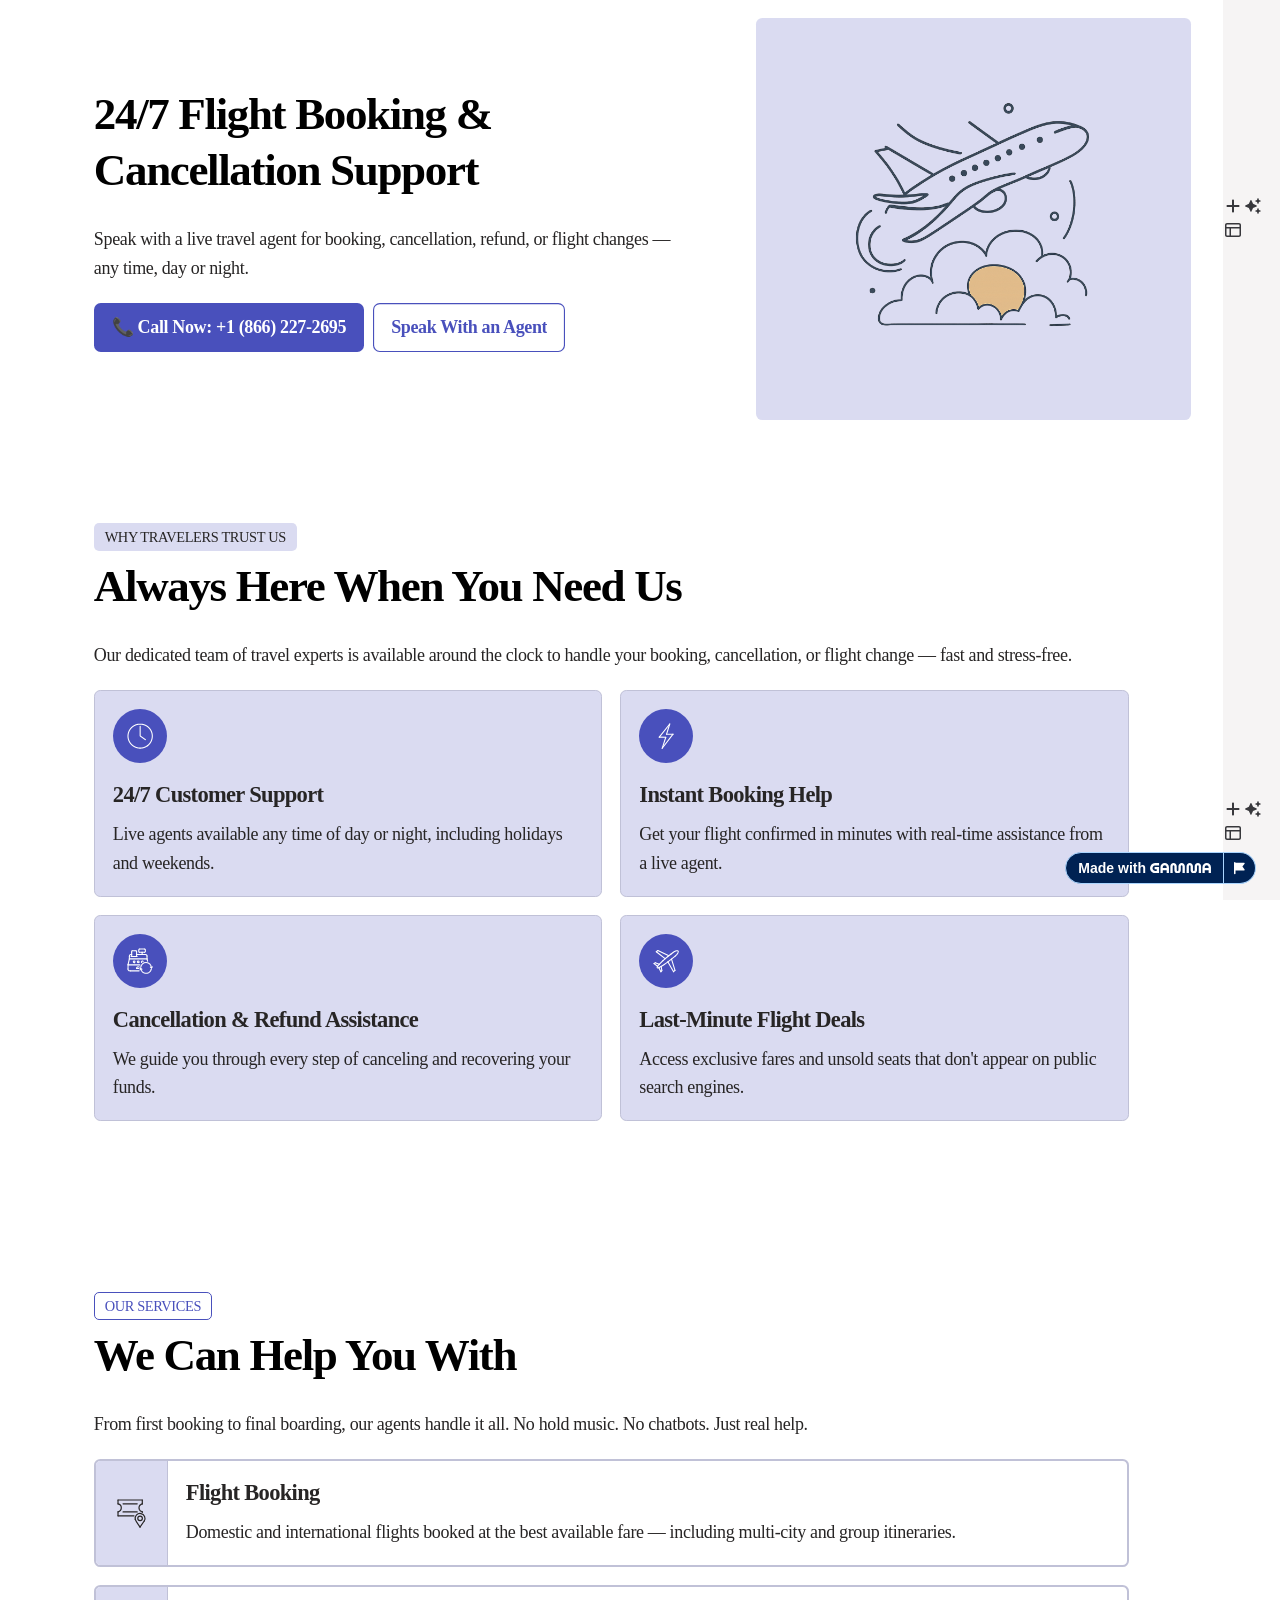
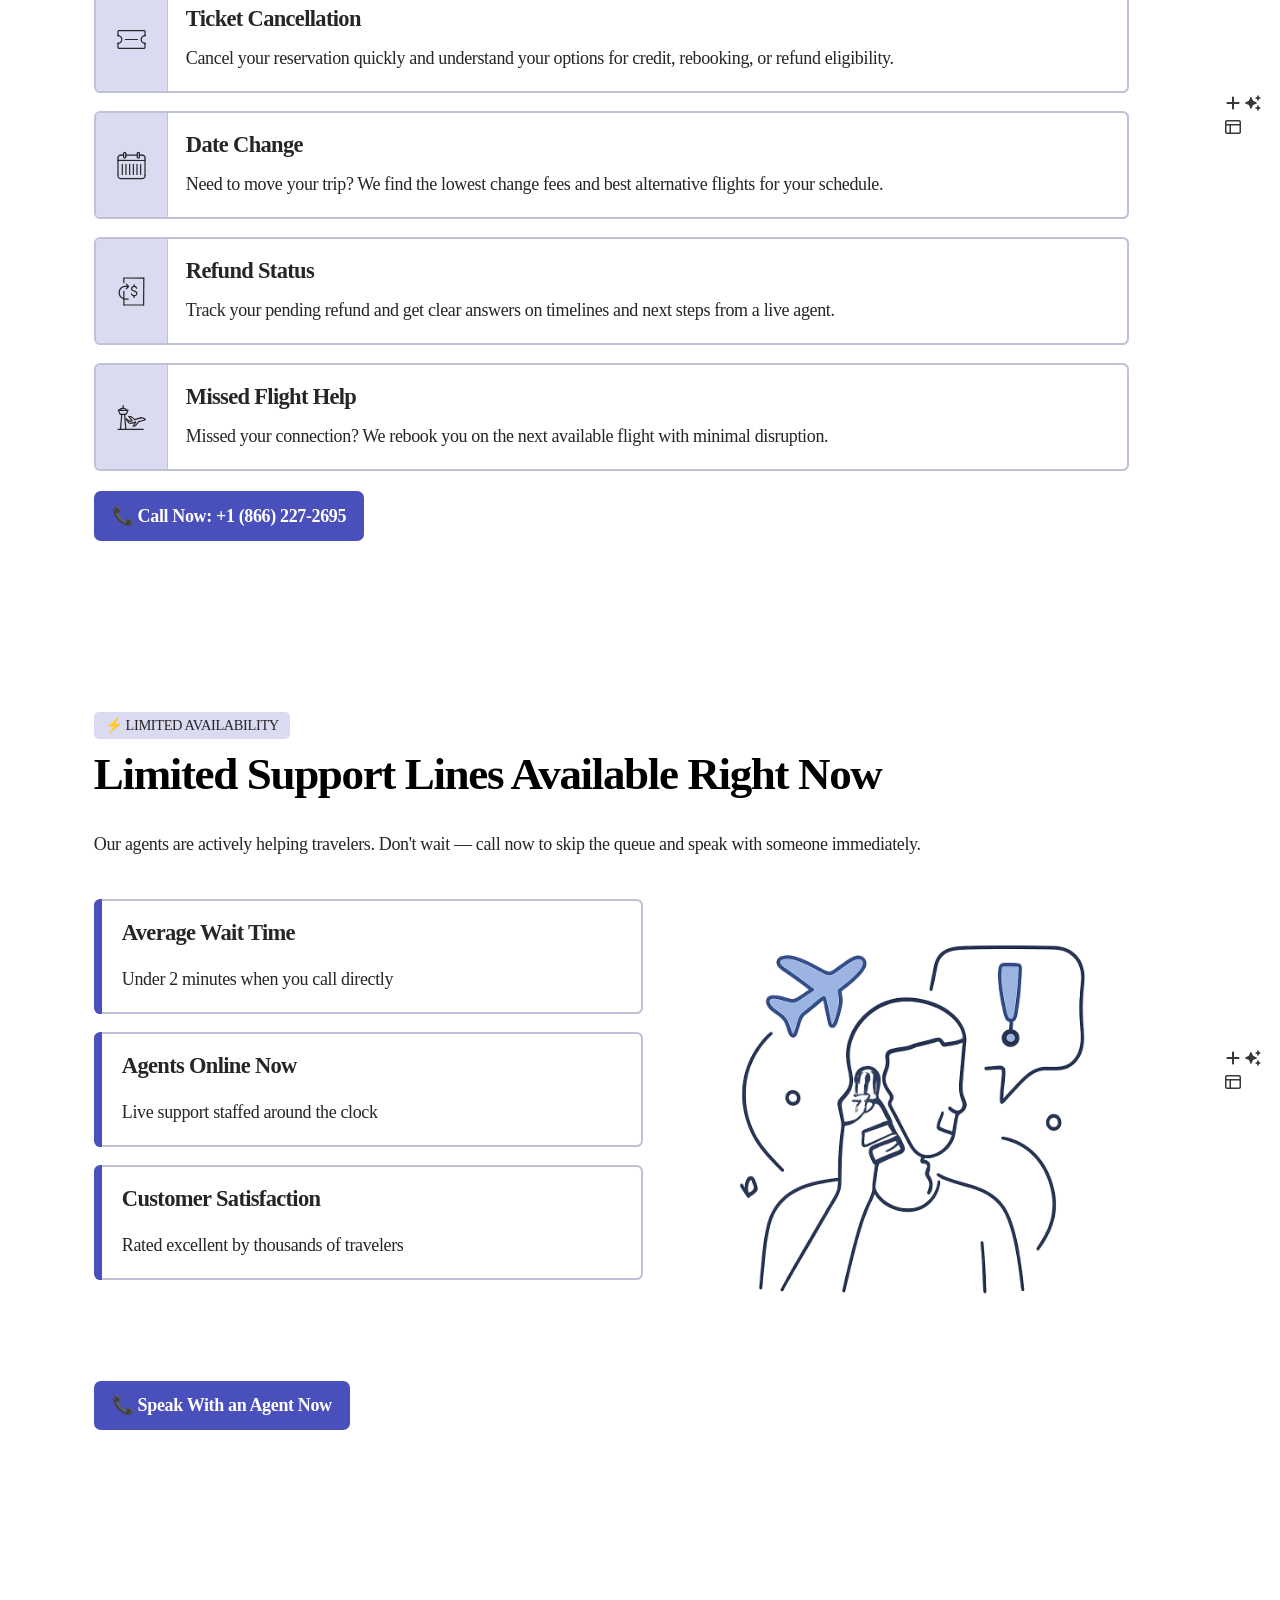
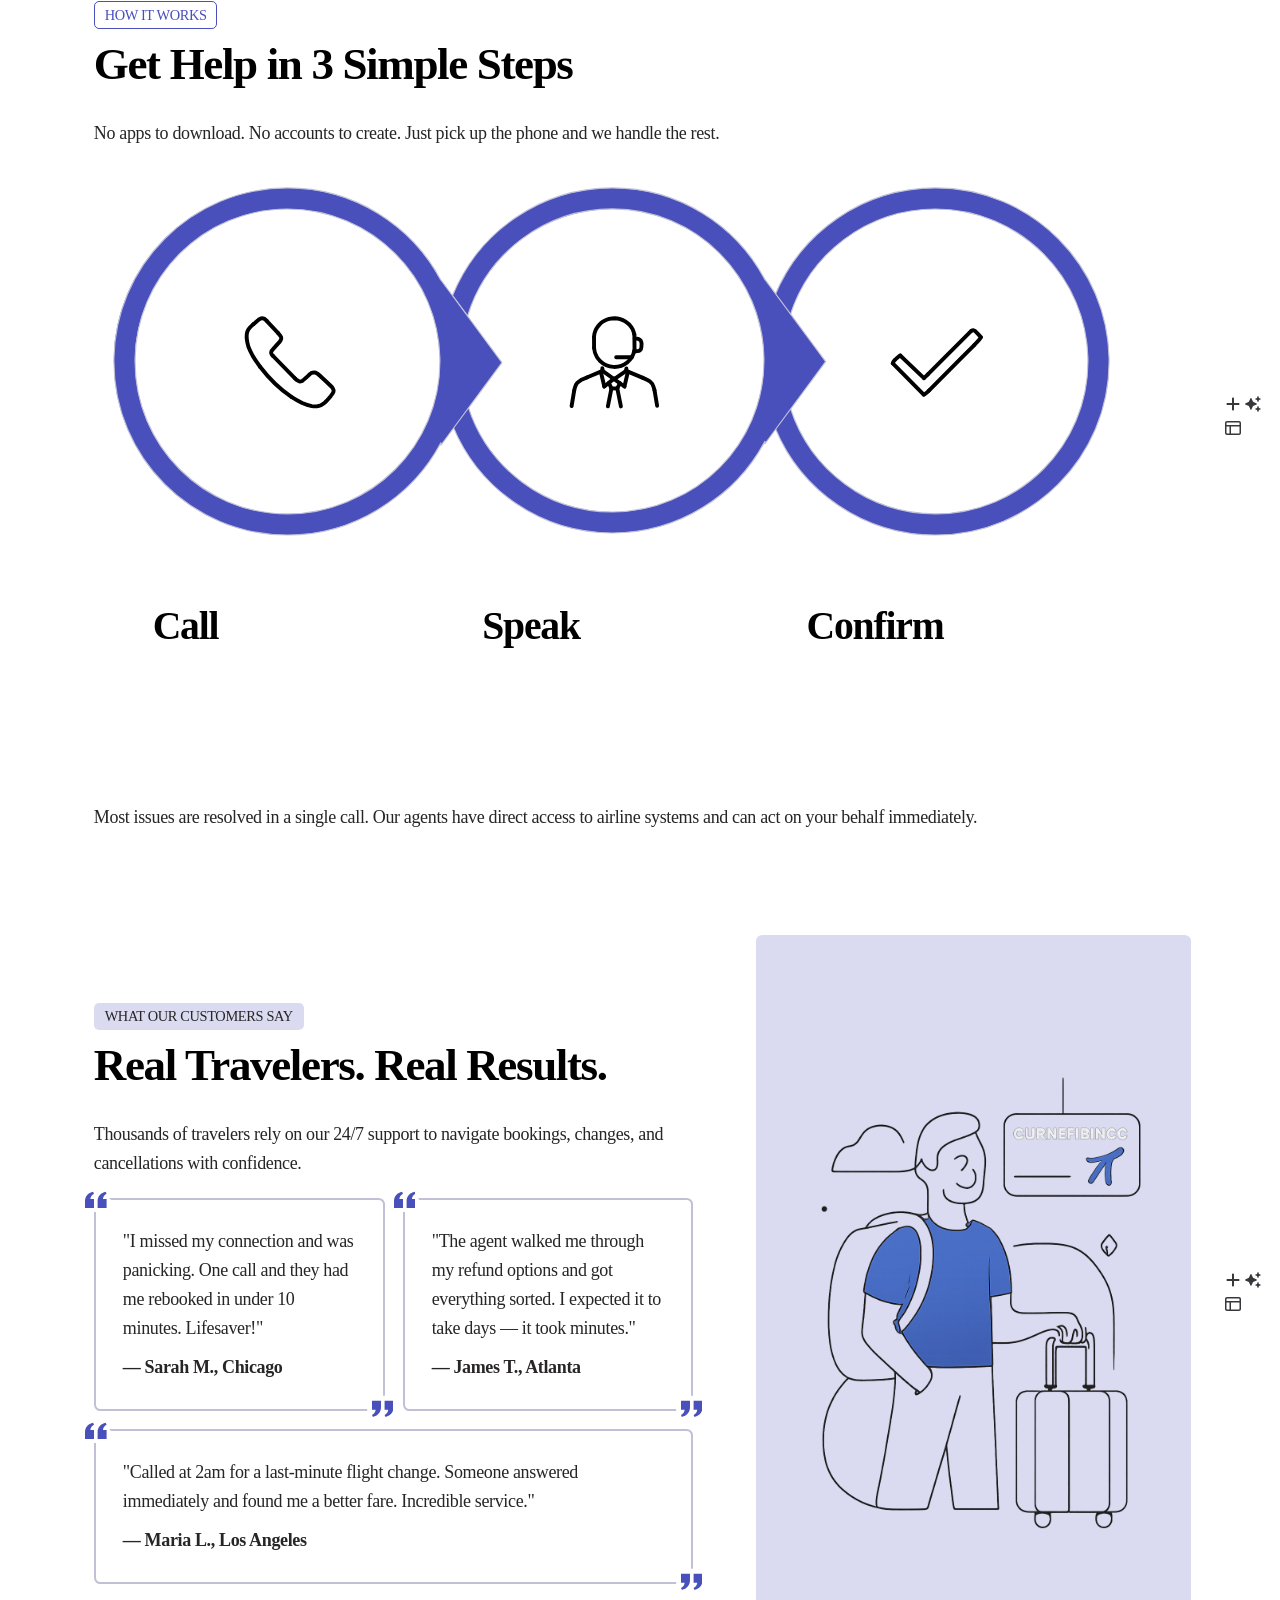
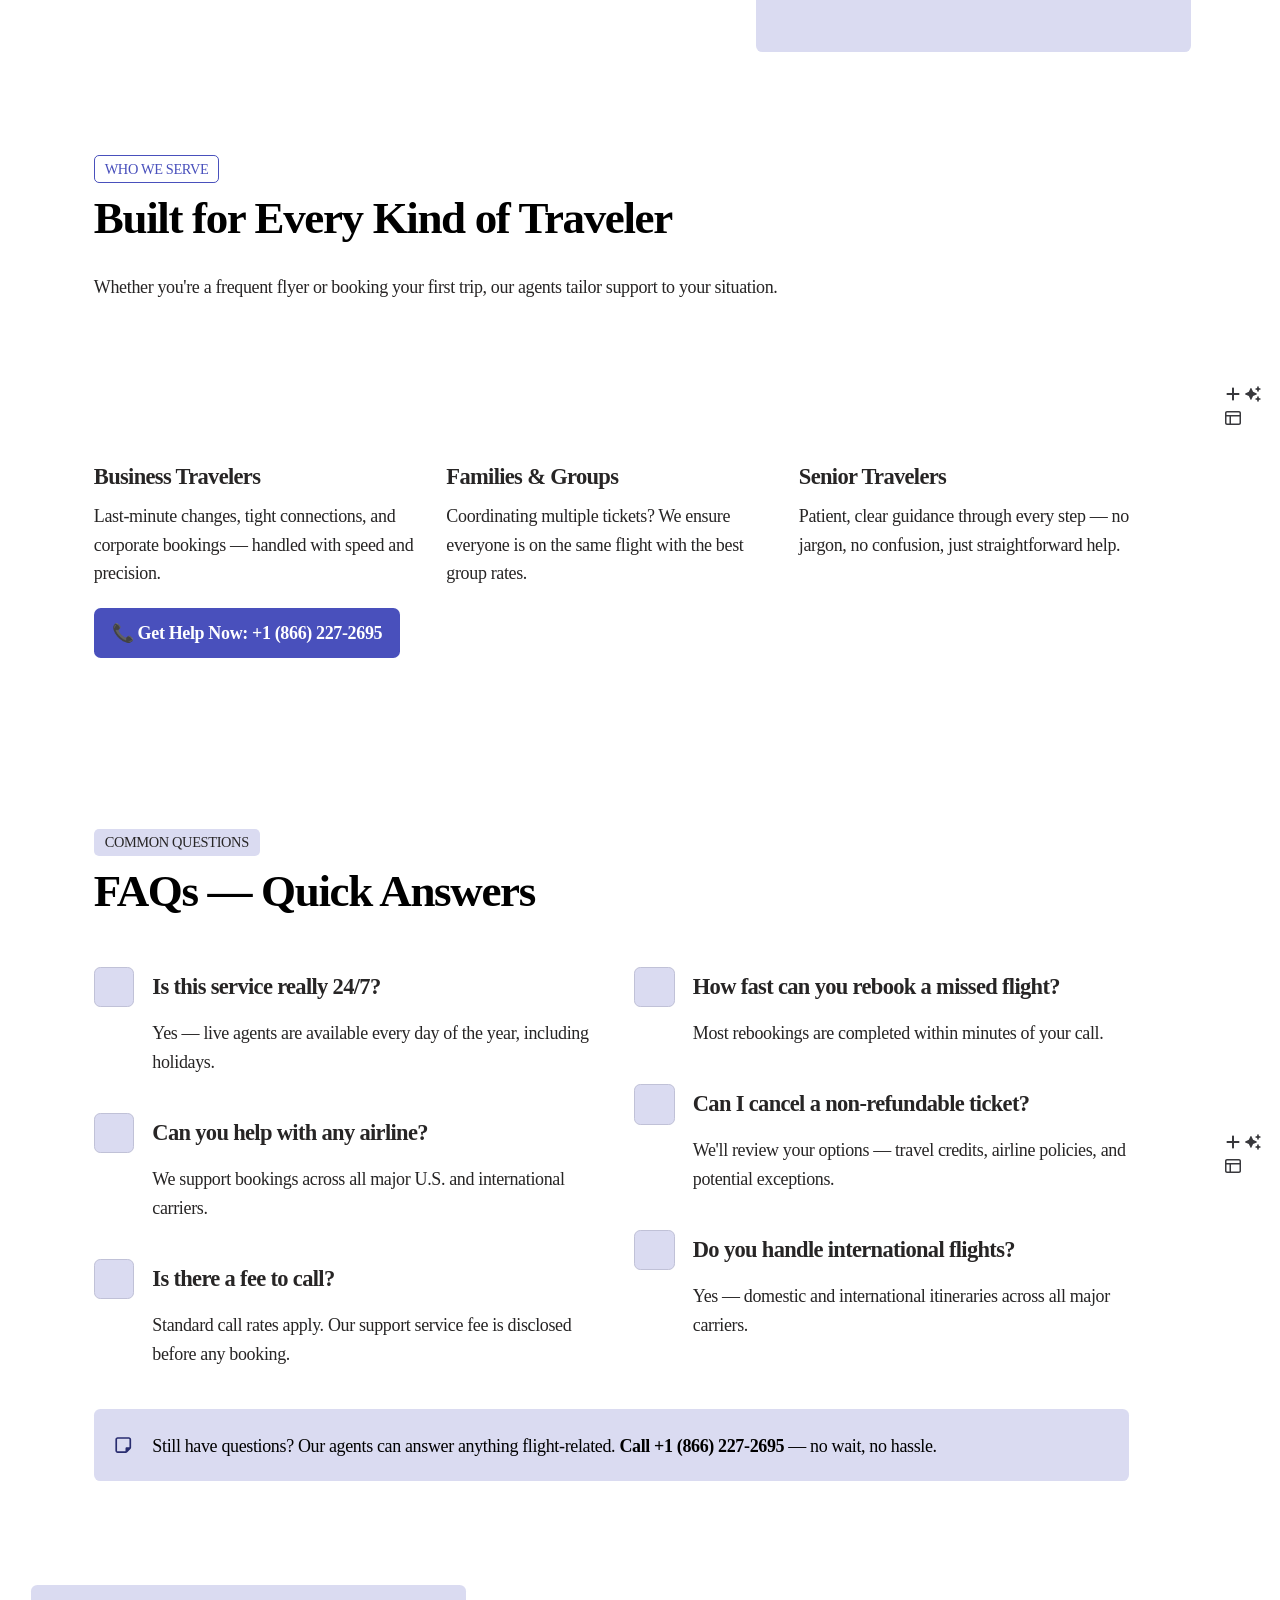
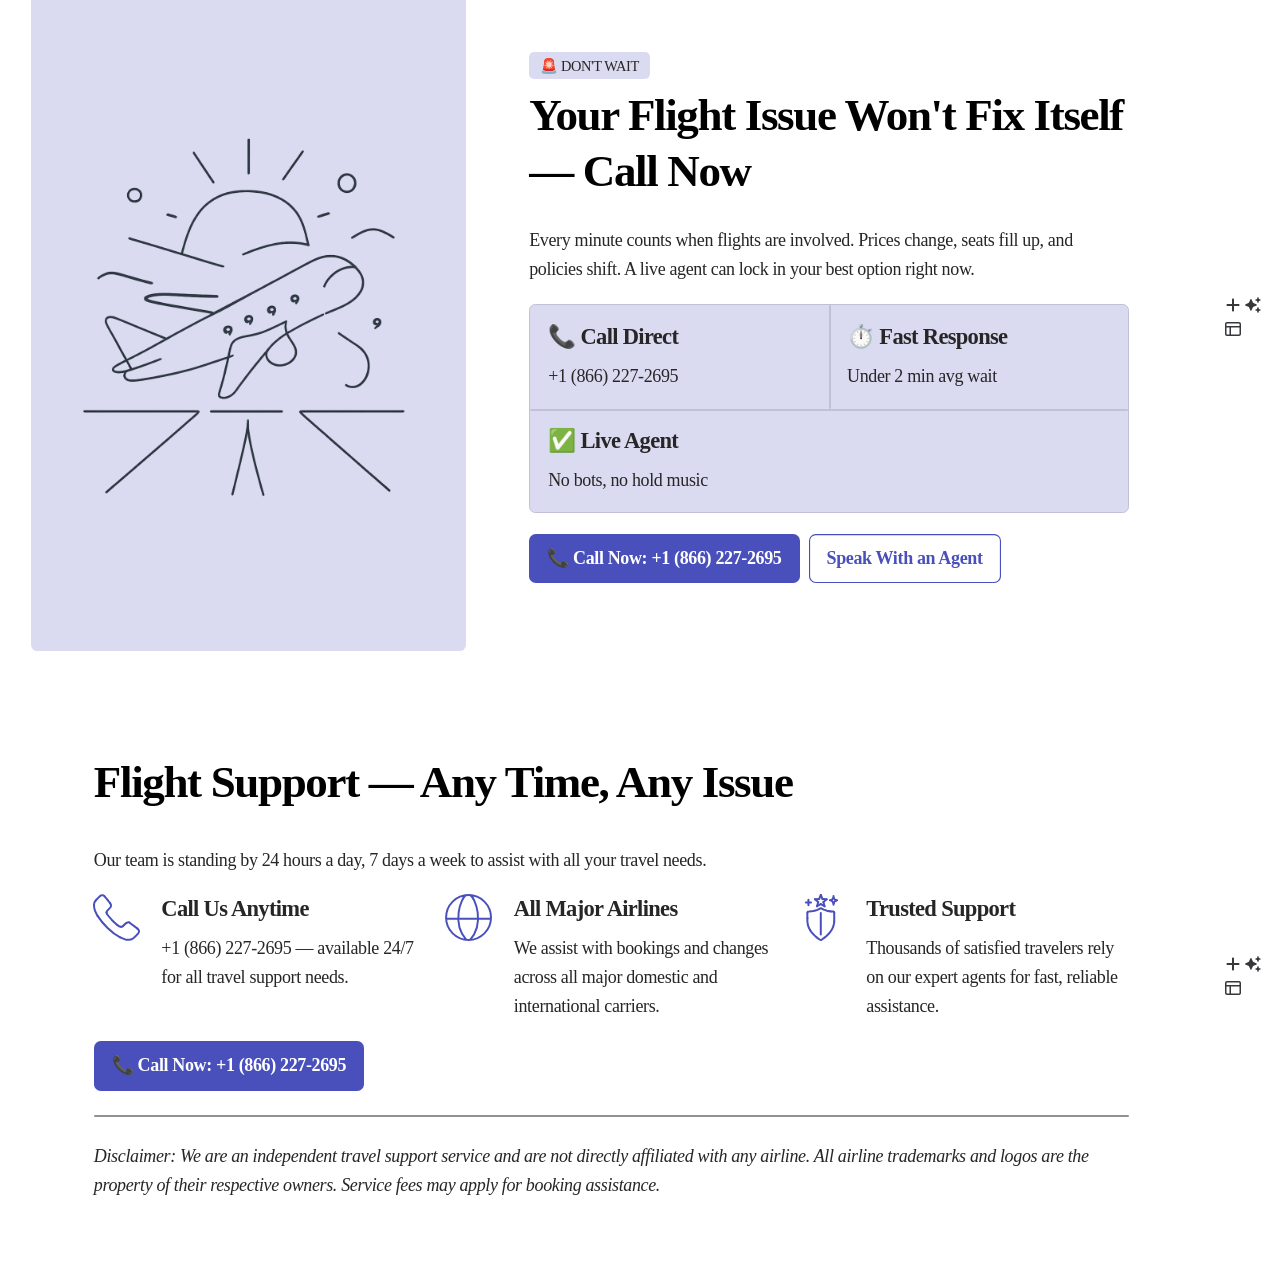
==== commit e99013c3: "Update index.html" ====
--- a/index.html
+++ b/index.html
@@ -2,15 +2,15 @@
 <!-- saved from url=(0047)https://24-7-flight-support-09lrcn7.gamma.site/ -->
 <html data-theme="light" style="--100vh: 100vh; color-scheme: light;"><head><meta http-equiv="Content-Type" content="text/html; charset=UTF-8"><meta name="viewport" content="width=device-width, initial-scale=1.0, viewport-fit=cover" data-next-head=""><title data-next-head="">24/7 Flight Booking &amp; Cancellation Support</title><meta name="robots" content="noindex, nofollow" data-next-head=""><meta content="Speak with a live travel agent for booking, cancellation, refund, or flight changes — any time, day or night.
 
-📞 Call Now: +1 (650) 399-9705
+📞 Call Now: +1 (866) 227-2695
 
 Speak With an Agent" name="description" data-next-head=""><meta content="24/7 Flight Booking &amp; Cancellation Support" property="og:title" data-next-head=""><meta content="Speak with a live travel agent for booking, cancellation, refund, or flight changes — any time, day or night.
 
-📞 Call Now: +1 (650) 399-9705
+📞 Call Now: +1 (866) 227-2695
 
 Speak With an Agent" property="og:description" data-next-head=""><meta content="null" property="og:image" data-next-head=""><meta content="24/7 Flight Booking &amp; Cancellation Support" property="twitter:title" data-next-head=""><meta content="Speak with a live travel agent for booking, cancellation, refund, or flight changes — any time, day or night.
 
-📞 Call Now: +1 (650) 399-9705
+📞 Call Now: +1 (866) 227-2695
 
 Speak With an Agent" property="twitter:description" data-next-head=""><meta content="null" property="twitter:image" data-next-head=""><meta property="og:type" content="website" data-next-head=""><meta content="summary_large_image" name="twitter:card" data-next-head=""><link rel="preload" href="./24_7 Flight Booking &amp; Cancellation Support_files/3wt6-vqmda1mc.css" as="style"><link rel="preload" href="./24_7 Flight Booking &amp; Cancellation Support_files/0cu-3ok-8aaz0.css" as="style"><link rel="preload" href="./24_7 Flight Booking &amp; Cancellation Support_files/3mc1kjo1cpu-v.css" as="style"><link rel="preload" href="./24_7 Flight Booking &amp; Cancellation Support_files/31swdqfjvtrpk.css" as="style"><link href="./24_7 Flight Booking &amp; Cancellation Support_files/css2" rel="stylesheet" data-next-head=""><link rel="stylesheet" href="./24_7 Flight Booking &amp; Cancellation Support_files/3wt6-vqmda1mc.css" data-n-g=""><link rel="stylesheet" href="./24_7 Flight Booking &amp; Cancellation Support_files/0cu-3ok-8aaz0.css" data-n-p=""><link rel="stylesheet" href="./24_7 Flight Booking &amp; Cancellation Support_files/3mc1kjo1cpu-v.css" data-n-p=""><link rel="stylesheet" href="./24_7 Flight Booking &amp; Cancellation Support_files/31swdqfjvtrpk.css" data-n-p=""><noscript data-n-css=""></noscript><script defer="" nomodule="" src="./24_7 Flight Booking &amp; Cancellation Support_files/0c0hxoamwjsbw.js.download"></script><script src="./24_7 Flight Booking &amp; Cancellation Support_files/3vgs70e6ea04g.js.download" defer=""></script><script src="./24_7 Flight Booking &amp; Cancellation Support_files/1kdyqhmcqd3el.js.download" defer=""></script><script src="./24_7 Flight Booking &amp; Cancellation Support_files/2fot0g68jqf8b.js.download" defer=""></script><script src="./24_7 Flight Booking &amp; Cancellation Support_files/0by7n5x3sna2e.js.download" defer=""></script><script src="./24_7 Flight Booking &amp; Cancellation Support_files/3ehzi8ttmcb4q.js.download" defer=""></script><script src="./24_7 Flight Booking &amp; Cancellation Support_files/110de1zwtl2_c.js.download" defer=""></script><script src="./24_7 Flight Booking &amp; Cancellation Support_files/306hpn9ze49_8.js.download" defer=""></script><script src="./24_7 Flight Booking &amp; Cancellation Support_files/44zqlcr9b6c2s.js.download" defer=""></script><script src="./24_7 Flight Booking &amp; Cancellation Support_files/1r0sr0d71btni.js.download" defer=""></script><script src="./24_7 Flight Booking &amp; Cancellation Support_files/1b31z8d3zd6c9.js.download" defer=""></script><script src="./24_7 Flight Booking &amp; Cancellation Support_files/23k3o-xestyn5.js.download" defer=""></script><script src="./24_7 Flight Booking &amp; Cancellation Support_files/1ca1-o1rzm7b-.js.download" defer=""></script><script src="./24_7 Flight Booking &amp; Cancellation Support_files/33zt72u72oiq9.js.download" defer=""></script><script src="./24_7 Flight Booking &amp; Cancellation Support_files/turbopack-3si20926ivchi.js.download" defer=""></script><script src="./24_7 Flight Booking &amp; Cancellation Support_files/284a7rgx651-w.js.download" defer=""></script><script src="./24_7 Flight Booking &amp; Cancellation Support_files/17jhkia-5ny09.js.download" defer=""></script><script src="./24_7 Flight Booking &amp; Cancellation Support_files/1-z6llygluevi.js.download" defer=""></script><script src="./24_7 Flight Booking &amp; Cancellation Support_files/32t6lx1v_j6g0.js.download" defer=""></script><script src="./24_7 Flight Booking &amp; Cancellation Support_files/0mfsqtd9ev1gy.js.download" defer=""></script><script src="./24_7 Flight Booking &amp; Cancellation Support_files/0oldb-9x01u95.js.download" defer=""></script><script src="./24_7 Flight Booking &amp; Cancellation Support_files/0czvmyul_kevp.js.download" defer=""></script><script src="./24_7 Flight Booking &amp; Cancellation Support_files/turbopack-22nqnnzipog6m.js.download" defer=""></script><script src="./24_7 Flight Booking &amp; Cancellation Support_files/_buildManifest.js.download" defer=""></script><script src="./24_7 Flight Booking &amp; Cancellation Support_files/_ssgManifest.js.download" defer=""></script><script src="./24_7 Flight Booking &amp; Cancellation Support_files/_clientMiddlewareManifest.js.download" defer=""></script><style data-emotion="css-global 1mqgmqj animation-yjfgth animation-1sld7a4 animation-16z1uo4 animation-1sld7a4 animation-16z1uo4 animation-1sld7a4 animation-16z1uo4 animation-1sld7a4 animation-16z1uo4 animation-yjfgth animation-1sld7a4 animation-16z1uo4" data-s="">.card-content{height:100%;outline-width:0px;line-height:calc(var(--line-height-body) * (var(--card-font-scale, 1) * var(--zoom-level, 1) + 1) / 2);letter-spacing:var(--letter-spacing-body);counter-reset:footnote;--gml-role-letter-spacing:var(--letter-spacing-body);--block-margin:calc(1.125em * var(--card-font-scale, 1) * var(--zoom-level, 1));--heading-block-margin:calc(1.5em * var(--card-font-scale, 1) * var(--zoom-level, 1));--title-block-margin:calc(1.5em * var(--card-font-scale, 1) * var(--zoom-level, 1));--list-item-margin:calc(0.35em * var(--card-font-scale, 1) * var(--zoom-level, 1));--callout-block-margin:calc(0.9em * var(--card-font-scale, 1) * var(--zoom-level, 1));--callout-first-child-margin:calc(1em * var(--card-font-scale, 1) * var(--zoom-level, 1));--code-font-size:0.85em;--grid-border:1px;--grid-padding:1.22em;}.block-card.is-focused .card-content .is-empty [data-placeholder]:not(.gml-paragraph):not(.gml-bullet):not(.themed-heading)::after{content:attr(data-placeholder);position:absolute;top:0px;opacity:0.25;pointer-events:none;inset-inline-start:0;width:100%;color:inherit;line-clamp:1px;text-overflow:ellipsis;overflow:hidden;box-orient:vertical;word-break:break-all;height:100%;white-space:nowrap;}.block-card.is-focused .card-content .is-empty .themed-heading[data-placeholder]::after{content:attr(data-placeholder);position:absolute;top:0px;opacity:0.25;pointer-events:none;inset-inline-start:0;width:100%;color:var(--heading-color);line-clamp:1px;text-overflow:ellipsis;overflow:hidden;box-orient:vertical;word-break:break-all;height:100%;white-space:nowrap;}.block-card.is-focused .card-content .is-empty .gml-paragraph[data-placeholder]::before{content:attr(data-placeholder);position:absolute;top:0px;opacity:0.25;pointer-events:none;inset-inline-start:0;width:100%;color:inherit;line-clamp:1px;text-overflow:ellipsis;overflow:hidden;box-orient:vertical;word-break:break-all;height:100%;white-space:nowrap;}.block-card.is-focused .card-content .is-empty .gml-bullet[data-placeholder]::before{content:attr(data-placeholder);position:absolute;top:0px;opacity:0.25;pointer-events:none;inset-inline-start:0.4em;width:100%;color:inherit;line-clamp:1px;text-overflow:ellipsis;overflow:hidden;box-orient:vertical;word-break:break-all;height:100%;white-space:nowrap;}@media (min-width: 30em){.card-content{--code-font-size:1em;}}@media print{.card-content{--code-font-size:1em;}}.card-content .block-card.expandable-node-selected .expandable-selected{-webkit-animation:animation-16z1uo4 3000ms ease-in-out forwards;animation:animation-16z1uo4 3000ms ease-in-out forwards;}.card-content .block-card.expandable-node-reset .expandable-selected{-webkit-animation:animation-1sld7a4;animation:animation-1sld7a4;}.card-content .block{margin-top:var(--block-margin);margin-bottom:var(--block-margin);font-family:var(--body-font);font-weight:var(--body-font-weight);color:var(--body-color);}.card-content .gml-table__cell.selectedCell{position:relative;}.card-content .gml-table__cell.selectedCell::after{z-index:2;position:absolute;content:"";left:0;right:0;top:0px;bottom:0px;background-color:var(--chakra-colors-deepocean-100);pointer-events:none;opacity:0.4;}.card-content .gml-box .gml-box__flow>:where(.first-block){margin-top:0rem;}.card-content .gml-box .gml-box__flow>:where(.last-block){margin-bottom:0rem;}.card-content .gml-box .gml-box__flow>.first-block:is(.block-buttonGroup, .block-toggle, .block-math_display){margin-top:0px;}.card-content .gml-box .gml-box__flow>.last-block:is(.block-buttonGroup, .block-toggle, .block-math_display){margin-bottom:0px;}.card-content .gml-box .themed-heading{width:100%;}.card-content .gml-box .block,.card-content .gml-box .gml-paragraph-wrapper,.card-content .gml-box .gml-heading-wrapper,.card-content .gml-box .gml-title-wrapper,.card-content .gml-box .gml-bullet-wrapper,.card-content .gml-box .gml-numbered-wrapper,.card-content .gml-box .gml-todo-wrapper,.card-content .gml-box .gml-divider-wrapper,.card-content .gml-box .gml-paragraph:not(.gml-eyebrow):not(.gml-caption),.card-content .gml-box .gml-bullet,.card-content .gml-box .gml-numbered,.card-content .gml-box .gml-todo:not([data-checked]),.card-content .gml-box .gml-blockquote,.card-content .gml-box .gml-divider{color:inherit;font-family:inherit;}.card-content.is-nested{display:grid;-webkit-animation:animation-yjfgth 225ms ease-out forwards;animation:animation-yjfgth 225ms ease-out forwards;}.card-content [data-node-view-content-inner="cardLayoutItem"] >.first-block,.card-content [data-node-view-content-inner="card"] >.first-block{margin-top:0em;}.card-content [data-node-view-content-inner="cardLayoutItem"] >.last-block,.card-content [data-node-view-content-inner="card"] >.last-block{margin-bottom:0em;}.card-content a.link{color:var(--text-color, var(--link-color));cursor:pointer;font-weight:var(--chakra-fontWeights-bold);-webkit-text-decoration:underline;text-decoration:underline;}.card-content a.link[href=""]{text-decoration-style:dashed;}.card-content a.link:hover{color:var(--text-color, var(--link-color-hover));}.card-content a.link:active{color:var(--text-color, var(--link-color-hover));}.card-content .block-toggle.expandable-node-selected .toggle{-webkit-animation:animation-16z1uo4 3000ms ease-in-out forwards;animation:animation-16z1uo4 3000ms ease-in-out forwards;}.card-content .block-toggle.expandable-node-reset .toggle{-webkit-animation:animation-1sld7a4;animation:animation-1sld7a4;}.card-content .block-toggle [data-open="false"] [data-node-view-content-inner="toggle"] >:not(:first-child){display:none;}.card-content mark.highlight{color:var(--chakra-colors-black);--link-color:black;background-color:var(--highlight-color);border-radius:0.125em;-webkit-padding-start:.05em;padding-inline-start:.05em;-webkit-padding-end:.05em;padding-inline-end:.05em;-webkit-margin-start:-.05em;margin-inline-start:-.05em;-webkit-margin-end:-.05em;margin-inline-end:-.05em;-webkit-box-decoration-break:clone;box-decoration-break:clone;}.card-content .block-numbered li::before{color:var(--list-marker-text-color, var(--body-color));}.card-content .block-bullet li::marker{color:var(--list-marker-text-color, var(--body-color));}.card-content [data-text-color="accent"]{--list-marker-text-color:var(--accent-color-readable, var(--accent-color));}.card-content [data-text-color="muted"]{--list-marker-text-color:var(--body-color-muted, var(--body-color));}.card-content .gml-bullet-wrapper.first-block:where(:not(.gml-card *)),.card-content .gml-numbered-wrapper.first-block:where(:not(.gml-card *)),.card-content .gml-todo-wrapper.first-block:where(:not(.gml-card *)){margin-top:calc(0.9em * var(--card-font-scale, 1) * var(--zoom-level, 1));}.card-content .block-math_display{font-size:1.125em;}.card-content div[data-node-type="math_display"]{font-size:1em;}.card-content div[data-node-type="math_display"].ProseMirror-selectednode{font-size:1rem;line-height:1.5;}.card-content div[data-node-type="math_display"] .katex{white-space:normal;}.card-content .block-math_display+span:has(> .ProseMirror-gapcursor),.card-content span:has(> .ProseMirror-gapcursor):has(+ .block-math_display){font-size:1rem;line-height:1.5;}.card-content span[data-node-type="math_inline"].ProseMirror-selectednode{margin-top:-0.25em;margin-bottom:-0.25em;}.card-content div[data-node-type="math_display"].ProseMirror-selectednode,.card-content span[data-node-type="math_inline"].ProseMirror-selectednode{box-shadow:var(--chakra-shadows-outline);border-radius:var(--box-border-radius);background-color:var(--chakra-colors-gray-50);padding:.25em;-webkit-margin-start:3px;margin-inline-start:3px;-webkit-margin-end:3px;margin-inline-end:3px;}.card-content div[data-node-type="math_display"].ProseMirror-selectednode .math-src,.card-content span[data-node-type="math_inline"].ProseMirror-selectednode .math-src{color:var(--chakra-colors-gray-600);}.card-content .block-embed.expandable-node-selected .embed-preview,.card-content .block-video.expandable-node-selected .embed-preview,.card-content .block-embed.expandable-node-selected .embed-viewer,.card-content .block-video.expandable-node-selected .embed-viewer,.card-content .block-embed.expandable-node-selected .video-player,.card-content .block-video.expandable-node-selected .video-player{-webkit-animation:animation-16z1uo4 3000ms ease-in-out forwards;animation:animation-16z1uo4 3000ms ease-in-out forwards;}.card-content .block-embed.expandable-node-reset .embed-preview,.card-content .block-video.expandable-node-reset .embed-preview,.card-content .block-embed.expandable-node-reset .embed-viewer,.card-content .block-video.expandable-node-reset .embed-viewer,.card-content .block-embed.expandable-node-reset .video-player,.card-content .block-video.expandable-node-reset .video-player{-webkit-animation:animation-1sld7a4;animation:animation-1sld7a4;}.card-content .block-image.expandable-node-selected [data-selection-ring]{-webkit-animation:animation-16z1uo4 3000ms ease-in-out forwards;animation:animation-16z1uo4 3000ms ease-in-out forwards;}.card-content .block-image.expandable-node-reset [data-selection-ring]{-webkit-animation:animation-1sld7a4;animation:animation-1sld7a4;}.card-content [data-fill-image],.card-content [data-background-image]{margin:0px;}.card-content [data-fill-image] [data-image-node-element],.card-content [data-background-image] [data-image-node-element]{border-radius:0px;}.card-content .block-contributors .contributors-list{font-size:1.25em;font-weight:var(--chakra-fontWeights-bold);}.card-content .mention{background-color:var(--accent-color-background-muted);color:var(--body-color);}.card-content .block-gallery{-webkit-margin-start:calc(-1 * var(--grid-padding));margin-inline-start:calc(-1 * var(--grid-padding));-webkit-margin-end:calc(-1 * var(--grid-padding));margin-inline-end:calc(-1 * var(--grid-padding));margin-top:calc(-0.25 * var(--grid-padding));margin-bottom:calc(-0.25 * var(--grid-padding));}.card-content .block-gallery.gallery-layout-flex .add-image{margin-bottom:calc(0.75 * var(--grid-padding));}.card-content .block-gallery .gallery{-webkit-padding-start:var(--grid-padding);padding-inline-start:var(--grid-padding);-webkit-padding-end:var(--grid-padding);padding-inline-end:var(--grid-padding);padding-top:calc(0.75 * var(--grid-padding));padding-bottom:calc(0.75 * var(--grid-padding));border:1px solid;border-color:var(--chakra-colors-transparent);border-radius:var(--box-border-radius);}.card-content .block-gallery .gallery.is-dragging-over{border:1px dashed var(--chakra-colors-trueblue-300)!important;background-color:var(--chakra-colors-trueblue-50)!important;}.card-content .block-gallery .gallery.is-dragging-over .gallery-placeholder{pointer-events:none;}.card-content .block-gallery.is-focused .gallery,.card-content .block-gallery.is-empty .gallery{background-color:var(--chakra-colors-gray-200);}.card-content .block-gallery.is-focused .add-image,.card-content .block-gallery:hover .add-image,.card-content .block-gallery[data-drag-handle-hovering] .add-image{opacity:1;}.card-content .block-gallery.expandable-node-selected .gallery{-webkit-animation:animation-16z1uo4 3000ms ease-in-out forwards;animation:animation-16z1uo4 3000ms ease-in-out forwards;}.card-content .block-gallery.expandable-node-reset .gallery{-webkit-animation:animation-1sld7a4;animation:animation-1sld7a4;}.card-content .slash-menu-prompt{container-type:inline-size;}.card-content .slash-menu-placeholder-long{display:inline;}.card-content .slash-menu-placeholder-short{display:none;}.card-content .slash-menu-button-text{display:inline;}@container (max-width: 450px){.card-content .slash-menu-prompt .slash-menu-button-text{display:none;}.card-content .slash-menu-prompt .slash-menu-placeholder-long{display:none;}.card-content .slash-menu-prompt .slash-menu-placeholder-short{display:inline;}}.card-content .block-smartLayout [data-node-view-content-outer="smartLayout"]{display:contents;}.card-content .block-smartLayout [data-node-view-content-inner="smartLayout"]{display:contents;}.card-content .block-smartLayout [data-selection-ring]{outline-style:none;outline-width:1px;outline-color:var(--grid-outline-color);}.card-content .block-smartLayout [data-selection-ring="padded"]{outline-offset:0.25em;}.card-content .block-smartLayout [data-selection-ring="padded"] .add-button{margin:-0.25em;}.card-content .block-smartLayout:not(.is-focused) [data-content-empty=true]>[data-node-view-content]{height:0px;}.card-content .block-smartLayout:not(.is-focused) [data-content-empty=true]>[data-node-view-content] [data-placeholder]::after{display:none;}.card-content .block-smartLayout.is-focused [data-content-empty=true] [placeholder]::before{content:attr(data-placeholder);position:absolute;top:0px;opacity:0.25;pointer-events:none;inset-inline-start:0;width:100%;color:inherit;line-clamp:1px;text-overflow:ellipsis;overflow:hidden;box-orient:vertical;word-break:break-all;height:100%;white-space:nowrap;}.card-content .block-smartLayout.is-focused .is-editable [data-selection-ring],.card-content .block-smartLayout:hover .is-editable [data-selection-ring],.card-content .block-smartLayout[data-drag-handle-hovering] .is-editable [data-selection-ring]{outline-style:solid;}.card-content .block-smartLayout.is-focused .is-editable .add-button,.card-content .block-smartLayout:hover .is-editable .add-button,.card-content .block-smartLayout[data-drag-handle-hovering] .is-editable .add-button{opacity:1;}.card-content .node-smartLayoutCell{display:contents;--heading-placeholder:"Item";}.card-content .node-smartLayoutCell >[data-node-view-wrapper]{display:contents;}.card-content .node-smartLayoutCell >.is-comment-highlighted [data-content-reference]:not([data-node-view-content-inner="smartLayoutCell"] *){box-shadow:inset 0 0 0 9999px #ffeba240;}.card-content .node-smartLayoutCell [data-node-view-content-inner="smartLayoutCell"]>.first-block{margin-top:0px;}@media screen and (min-width: 30em){.card-content .node-smartLayoutCell [data-node-view-content-inner="smartLayoutCell"]>.first-block{margin-top:0px;}}.card-content .node-smartLayoutCell [data-node-view-content-inner="smartLayoutCell"]>.last-block{margin-bottom:0px;}@media screen and (min-width: 30em){.card-content .node-smartLayoutCell [data-node-view-content-inner="smartLayoutCell"]>.last-block{margin-bottom:0px;}}.card-content .node-smartLayoutCell .slash-menu-prompt{display:none;}.card-content .node-smartLayoutCell .block-heading,.card-content .node-smartLayoutCell .block-title,.card-content .node-smartLayoutCell .gml-heading-wrapper,.card-content .node-smartLayoutCell .gml-title-wrapper{margin-top:calc(0.6em * var(--card-font-scale, 1) * var(--zoom-level, 1));margin-bottom:calc(0.6em * var(--card-font-scale, 1) * var(--zoom-level, 1));}.card-content .node-smartLayoutCell .block-paragraph,.card-content .node-smartLayoutCell .gml-paragraph-wrapper{margin-top:calc(0.6em * var(--card-font-scale, 1) * var(--zoom-level, 1));margin-bottom:calc(0.6em * var(--card-font-scale, 1) * var(--zoom-level, 1));}.card-content .node-smartLayoutCell .block-paragraph:is(.gml-bullet-wrapper, .gml-numbered-wrapper, .gml-todo-wrapper),.card-content .node-smartLayoutCell .gml-paragraph-wrapper:is(.gml-bullet-wrapper, .gml-numbered-wrapper, .gml-todo-wrapper){margin-top:calc(0.3em * var(--card-font-scale, 1) * var(--zoom-level, 1));margin-bottom:calc(0.3em * var(--card-font-scale, 1) * var(--zoom-level, 1));}.card-content .smart-layout-cell-not-emphasized>[data-content-reference],.card-content .smart-layout-cell-not-emphasized [data-smart-layout-emphasis]{opacity:0.5;}.card-content .block-grid{-webkit-margin-start:calc(-1 * var(--grid-padding));margin-inline-start:calc(-1 * var(--grid-padding));-webkit-margin-end:calc(-1 * var(--grid-padding));margin-inline-end:calc(-1 * var(--grid-padding));}.card-content .block-grid [data-node-view-content-outer="grid"]{display:contents;}.card-content .block-grid [data-node-view-content-inner="grid"]{display:contents;}.card-content .block-grid [data-selection-ring]{outline-style:none;outline-width:1px;outline-color:var(--grid-outline-color);}.card-content .block-grid [data-selection-ring="extra-padded"]{outline-offset:0em;}.card-content .block-grid:not(.is-focused) [data-content-empty=true]>[data-node-view-content]{height:0px;}.card-content .block-grid:not(.is-focused) [data-content-empty=true]>[data-node-view-content] [data-placeholder]::after{display:none;}.card-content .block-grid.is-focused [data-content-empty=true] [placeholder]::before{content:attr(data-placeholder);position:absolute;top:0px;opacity:0.25;pointer-events:none;inset-inline-start:0;width:100%;color:inherit;line-clamp:1px;text-overflow:ellipsis;overflow:hidden;box-orient:vertical;word-break:break-all;height:100%;white-space:nowrap;}.card-content .block-grid.is-focused .is-editable [data-selection-ring],.card-content .block-grid:hover .is-editable [data-selection-ring],.card-content .block-grid[data-drag-handle-hovering] .is-editable [data-selection-ring]{outline-style:solid;}.card-content .block-grid .grid-nested-full-bleed{height:100%;}.card-content .block-grid .grid-nested{margin-inline:calc(var(--grid-padding) / 2);}.card-content .block-grid .grid-item-vertical{-webkit-padding-start:calc(var(--grid-padding) / 2);padding-inline-start:calc(var(--grid-padding) / 2);-webkit-padding-end:calc(var(--grid-padding) / 2);padding-inline-end:calc(var(--grid-padding) / 2);padding-top:calc(var(--grid-padding) / 2);padding-bottom:calc(var(--grid-padding) / 2);}.card-content .block-grid .grid-item-vertical.subgrid-parent{padding-top:0px;padding-bottom:0px;}.card-content .block-grid .grid-item-horizontal{-webkit-padding-start:calc(var(--grid-padding) / 2);padding-inline-start:calc(var(--grid-padding) / 2);-webkit-padding-end:calc(var(--grid-padding) / 2);padding-inline-end:calc(var(--grid-padding) / 2);padding-top:calc(var(--grid-padding) / 2);padding-bottom:calc(var(--grid-padding) / 2);}.card-content .block-grid .grid-item-horizontal.subgrid-parent{padding-top:0px;padding-bottom:0px;}.card-content .block-grid .grid-item-cell-style-none,.card-content .block-grid .grid-item-full-bleed{-webkit-padding-start:var(--grid-padding);padding-inline-start:var(--grid-padding);-webkit-padding-end:var(--grid-padding);padding-inline-end:var(--grid-padding);}.card-content .node-gridItem{display:contents;--heading-placeholder:"Item";}.card-content .node-gridItem >[data-node-view-wrapper]{display:contents;}.card-content .node-gridItem [data-node-view-content-inner="gridItem"]{height:100%;}.card-content .node-gridItem.is-focused .cell-edge-control,.card-content .node-gridItem:hover .cell-edge-control,.card-content .node-gridItem[data-drag-handle-hovering] .cell-edge-control{opacity:1;}.card-content .node-gridItem .subgrid-parent>[data-node-view-content]{height:100%;}.card-content .node-gridItem .subgrid-parent>[data-node-view-content] .block-grid{height:100%;}.card-content .node-gridItem .subgrid-parent>[data-node-view-content] >[data-node-view-content-inner="gridItem"]{height:100%;}.card-content .node-gridItem .subgrid-parent>[data-node-view-content] >[data-node-view-content-inner="gridItem"] >.first-block{margin-top:0px;}@media screen and (min-width: 30em){.card-content .node-gridItem .subgrid-parent>[data-node-view-content] >[data-node-view-content-inner="gridItem"] >.first-block{margin-top:0px;}}.card-content .node-gridItem .subgrid-parent>[data-node-view-content] >[data-node-view-content-inner="gridItem"] >.last-block{margin-bottom:0px;}@media screen and (min-width: 30em){.card-content .node-gridItem .subgrid-parent>[data-node-view-content] >[data-node-view-content-inner="gridItem"] >.last-block{margin-bottom:0px;}}.card-content .node-gridItem .slash-menu-prompt{display:none;}.card-content .node-gridItem .block-heading,.card-content .node-gridItem .block-title,.card-content .node-gridItem .gml-heading-wrapper,.card-content .node-gridItem .gml-title-wrapper{margin-top:calc(0.6em * var(--card-font-scale, 1) * var(--zoom-level, 1));margin-bottom:calc(0.6em * var(--card-font-scale, 1) * var(--zoom-level, 1));}.card-content .node-gridItem .block-paragraph,.card-content .node-gridItem .gml-paragraph-wrapper{margin-top:calc(0.6em * var(--card-font-scale, 1) * var(--zoom-level, 1));margin-bottom:calc(0.6em * var(--card-font-scale, 1) * var(--zoom-level, 1));}.card-content .node-gridItem .block-paragraph:is(.gml-bullet-wrapper, .gml-numbered-wrapper, .gml-todo-wrapper),.card-content .node-gridItem .gml-paragraph-wrapper:is(.gml-bullet-wrapper, .gml-numbered-wrapper, .gml-todo-wrapper){margin-top:calc(0.3em * var(--card-font-scale, 1) * var(--zoom-level, 1));margin-bottom:calc(0.3em * var(--card-font-scale, 1) * var(--zoom-level, 1));}.card-content .grid-item-not-emphasized>[data-content-reference],.card-content .grid-item-not-emphasized [data-grid-emphasis]{opacity:0.5;}.card-content [data-spacer-cell]{min-height:1.5em;}.card-content [data-spacer-cell] [data-placeholder]::after{display:none;}.card-content .block-gridLayout{-webkit-margin-start:calc(-1 * var(--grid-padding));margin-inline-start:calc(-1 * var(--grid-padding));-webkit-margin-end:calc(-1 * var(--grid-padding));margin-inline-end:calc(-1 * var(--grid-padding));}.card-content .block-gridLayout .layout-content{display:contents;}.card-content .block-gridLayout .layout-content >div{display:contents;}.card-content .block-gridLayout .grid-cell{position:relative;height:100%;-webkit-padding-start:var(--grid-padding);padding-inline-start:var(--grid-padding);-webkit-padding-end:var(--grid-padding);padding-inline-end:var(--grid-padding);display:-webkit-box;display:-webkit-flex;display:-ms-flexbox;display:flex;-webkit-flex-direction:column;-ms-flex-direction:column;flex-direction:column;outline-width:1px;outline-style:none;outline-color:var(--grid-outline-color);}.card-content .block-gridLayout .grid-cell .block-gallery{margin-top:0px;margin-bottom:0px;}.card-content .block-gridLayout.is-focused .is-editable .grid-cell,.card-content .block-gridLayout:hover .is-editable .grid-cell,.card-content .block-gridLayout[data-drag-handle-hovering] .is-editable .grid-cell{outline-style:solid;}.card-content .block-gridLayout.is-focused .add-column,.card-content .block-gridLayout:hover .add-column,.card-content .block-gridLayout[data-drag-handle-hovering] .add-column{opacity:1;}.card-content .node-cardLayoutItem,.card-content .node-cardAccentLayoutItem{position:relative;display:-webkit-box;display:-webkit-flex;display:-ms-flexbox;display:flex;-webkit-flex-direction:column;-ms-flex-direction:column;flex-direction:column;-webkit-box-pack:stretch;-ms-flex-pack:stretch;-webkit-justify-content:stretch;justify-content:stretch;min-width:0px;min-height:0px;}.card-content .node-cardLayoutItem >[data-node-view-wrapper],.card-content .node-cardAccentLayoutItem >[data-node-view-wrapper]{position:relative;height:100%;width:100%;}.card-content .node-cardNotes{display:none;}.card-content .block-table table [data-node-view-content-inner="table"]{display:contents;}.card-content .block-table table [data-node-view-content-inner="table"] [data-node-view-content-inner="tableRow"]{display:contents;}.card-content .block-table table [data-node-view-content-inner="table"] td{vertical-align:top;}.card-content .block-table table [data-node-view-content-inner="table"] td .block-heading [data-placeholder]::before,.card-content .block-table table [data-node-view-content-inner="table"] td .gml-heading-wrapper [data-placeholder]::before{display:none;}.card-content .block-table td{min-width:3em;-webkit-padding-start:1em;padding-inline-start:1em;-webkit-padding-end:1em;padding-inline-end:1em;position:relative;}.card-content .block-table td .block,.card-content .block-table td .block-paragraph,.card-content .block-table td .block-heading,.card-content .block-table td .block-title,.card-content .block-table td .block-bullet,.card-content .block-table td .block-numbered,.card-content .block-table td .block-todo,.card-content .block-table td .gml-paragraph-wrapper,.card-content .block-table td .gml-heading-wrapper,.card-content .block-table td .gml-title-wrapper,.card-content .block-table td .gml-bullet-wrapper,.card-content .block-table td .gml-numbered-wrapper,.card-content .block-table td .gml-todo-wrapper,.card-content .block-table td .gml-paragraph,.card-content .block-table td .gml-heading,.card-content .block-table td .gml-title,.card-content .block-table td .gml-bullet,.card-content .block-table td .gml-numbered,.card-content .block-table td .gml-todo:not([data-checked]),.card-content .block-table td .gml-blockquote{color:var(--table-cell-text-color, var(--body-color));}.card-content .block-table td:not(:first-of-type){border-inline-start:1px solid transparent;}.card-content .block-table .selectedCell:after{z-index:2;position:absolute;content:"";left:0px;right:0px;top:0px;bottom:0px;background-color:var(--chakra-colors-trueblue-100);pointer-events:none;opacity:0.4;}.card-content .block-table.is-focused .themed-table[data-table-style="striped"] td:not(:first-of-type),.card-content .block-table:hover .themed-table[data-table-style="striped"] td:not(:first-of-type),.card-content .block-table.is-focused .themed-table[data-table-style="bordered"] td:not(:first-of-type),.card-content .block-table:hover .themed-table[data-table-style="bordered"] td:not(:first-of-type),.card-content .block-table.is-focused .themed-table[data-table-style="vertical"] td:not(:first-of-type),.card-content .block-table:hover .themed-table[data-table-style="vertical"] td:not(:first-of-type){border-inline-start:1px solid var(--grid-outline-color);}.card-content .block-table.is-focused .themed-table[data-table-style="horizontal"] td:not(:first-of-type),.card-content .block-table:hover .themed-table[data-table-style="horizontal"] td:not(:first-of-type),.card-content .block-table.is-focused .themed-table[data-table-style="outer"] td:not(:first-of-type),.card-content .block-table:hover .themed-table[data-table-style="outer"] td:not(:first-of-type),.card-content .block-table.is-focused .themed-table[data-table-style="none"] td:not(:first-of-type),.card-content .block-table:hover .themed-table[data-table-style="none"] td:not(:first-of-type){border-inline-start:1px dashed var(--grid-outline-color);}.card-content .tippy-arrow{border-left-color:red;}.card-content .footnote-label{-webkit-text-decoration:underline;text-decoration:underline;text-decoration-color:var(--link-color);}.card-content .footnote-label:hover,.card-content .footnote-label[data-hover]{background-color:var(--accent-color-background-muted);color:var(--chakra-colors-gray-700);border-radius:var(--chakra-radii-sm);}.card-content .footnote{color:var(--link-color);}.card-content .footnote:hover::after,.card-content .footnote[data-hover]::after{background-color:var(--accent-color-background-muted);color:var(--chakra-colors-gray-700);}.card-content .node-emoji{color:initial;}.card-content .node-gridLayout .block-heading,.card-content .node-gridLayout .block-title,.card-content .node-gridLayout .gml-heading-wrapper,.card-content .node-gridLayout .gml-title-wrapper{margin-top:calc(1em * var(--card-font-scale, 1) * var(--zoom-level, 1));margin-bottom:calc(1em * var(--card-font-scale, 1) * var(--zoom-level, 1));}.card-content .node-gridLayout :is(.block-paragraph, .gml-paragraph-wrapper){margin-top:calc(0.9em * var(--card-font-scale, 1) * var(--zoom-level, 1));margin-bottom:calc(0.9em * var(--card-font-scale, 1) * var(--zoom-level, 1));}.card-content .node-gridLayout :is(.block-paragraph, .gml-paragraph-wrapper):is(.gml-bullet-wrapper, .gml-numbered-wrapper, .gml-todo-wrapper){margin-top:calc(0.35em * var(--card-font-scale, 1) * var(--zoom-level, 1));margin-bottom:calc(0.35em * var(--card-font-scale, 1) * var(--zoom-level, 1));}.card-content .gml-grid-cell:where(:not(.gml-card *)) .gml-heading-wrapper,.card-content .gml-grid-cell:where(:not(.gml-card *)) .gml-title-wrapper{margin-top:calc(0.6em * var(--card-font-scale, 1) * var(--zoom-level, 1));margin-bottom:calc(0.6em * var(--card-font-scale, 1) * var(--zoom-level, 1));}.card-content .gml-grid-cell:where(:not(.gml-card *)) .gml-paragraph-wrapper{margin-top:calc(0.6em * var(--card-font-scale, 1) * var(--zoom-level, 1));margin-bottom:calc(0.6em * var(--card-font-scale, 1) * var(--zoom-level, 1));}.card-content .gml-grid-cell:where(:not(.gml-card *)) .gml-paragraph-wrapper:is(.gml-bullet-wrapper, .gml-numbered-wrapper, .gml-todo-wrapper){margin-top:calc(0.3em * var(--card-font-scale, 1) * var(--zoom-level, 1));margin-bottom:calc(0.3em * var(--card-font-scale, 1) * var(--zoom-level, 1));}.card-content .gml-grid-cell:where(:not(.gml-card *)) .gml-grid-cell__content >.first-block{margin-top:0px;}.card-content .gml-grid-cell:where(:not(.gml-card *)) .gml-grid-cell__content >.last-block{margin-bottom:0px;}.card-content .block-table td .block,.card-content .block-table td .block-paragraph,.card-content .block-table td .block-bullet,.card-content .block-table td .block-numbered,.card-content .block-table td .block-todo,.card-content .block-table td .gml-paragraph-wrapper,.card-content .block-table td .gml-bullet-wrapper,.card-content .block-table td .gml-numbered-wrapper,.card-content .block-table td .gml-todo-wrapper{margin-top:calc(0.6em * var(--card-font-scale, 1) * var(--zoom-level, 1));margin-bottom:calc(0.6em * var(--card-font-scale, 1) * var(--zoom-level, 1));}.card-content .block-table td .block:is(.gml-bullet-wrapper, .gml-numbered-wrapper, .gml-todo-wrapper),.card-content .block-table td .block-paragraph:is(.gml-bullet-wrapper, .gml-numbered-wrapper, .gml-todo-wrapper),.card-content .block-table td .block-bullet:is(.gml-bullet-wrapper, .gml-numbered-wrapper, .gml-todo-wrapper),.card-content .block-table td .block-numbered:is(.gml-bullet-wrapper, .gml-numbered-wrapper, .gml-todo-wrapper),.card-content .block-table td .block-todo:is(.gml-bullet-wrapper, .gml-numbered-wrapper, .gml-todo-wrapper),.card-content .block-table td .gml-paragraph-wrapper:is(.gml-bullet-wrapper, .gml-numbered-wrapper, .gml-todo-wrapper),.card-content .block-table td .gml-bullet-wrapper:is(.gml-bullet-wrapper, .gml-numbered-wrapper, .gml-todo-wrapper),.card-content .block-table td .gml-numbered-wrapper:is(.gml-bullet-wrapper, .gml-numbered-wrapper, .gml-todo-wrapper),.card-content .block-table td .gml-todo-wrapper:is(.gml-bullet-wrapper, .gml-numbered-wrapper, .gml-todo-wrapper){margin-top:calc(0.3em * var(--card-font-scale, 1) * var(--zoom-level, 1));margin-bottom:calc(0.3em * var(--card-font-scale, 1) * var(--zoom-level, 1));}.card-content .block-table td .block.first-block,.card-content .block-table td .block-paragraph.first-block,.card-content .block-table td .block-bullet.first-block,.card-content .block-table td .block-numbered.first-block,.card-content .block-table td .block-todo.first-block,.card-content .block-table td .gml-paragraph-wrapper.first-block,.card-content .block-table td .gml-bullet-wrapper.first-block,.card-content .block-table td .gml-numbered-wrapper.first-block,.card-content .block-table td .gml-todo-wrapper.first-block{margin-top:calc(0.6em * var(--card-font-scale, 1) * var(--zoom-level, 1));}.card-content .block-table td .block-heading,.card-content .block-table td .block-title,.card-content .block-table td .gml-heading-wrapper,.card-content .block-table td .gml-title-wrapper{margin-top:calc(0.6em * var(--card-font-scale, 1) * var(--zoom-level, 1));margin-bottom:calc(0.6em * var(--card-font-scale, 1) * var(--zoom-level, 1));}.card-content .gml-box .block-table td>.first-block{margin-top:0rem;}.card-content .gml-box .block-table td>.last-block{margin-bottom:0rem;}.card-content [data-node-view-content-inner="card"]:not(:has(> .node-cardAccentLayoutItem)) [data-node-view-content-inner="cardLayoutItem"]>.first-block:not(.last-block).block-heading:not(:has(+ .block-heading, + .block-title, + .gml-heading-wrapper, + .gml-title-wrapper, + .node-gridLayout)),.card-content [data-node-view-content-inner="card"]:not(:has(> .node-cardAccentLayoutItem)) [data-node-view-content-inner="cardLayoutItem"]>.first-block:not(.last-block).block-title:not(:has(+ .block-heading, + .block-title, + .gml-heading-wrapper, + .gml-title-wrapper, + .node-gridLayout)),.card-content [data-node-view-content-inner="card"]:not(:has(> .node-cardAccentLayoutItem)) [data-node-view-content-inner="cardLayoutItem"]>.first-block:not(.last-block).gml-heading-wrapper:not(:has(+ .block-heading, + .block-title, + .gml-heading-wrapper, + .gml-title-wrapper, + .node-gridLayout)),.card-content [data-node-view-content-inner="card"]:not(:has(> .node-cardAccentLayoutItem)) [data-node-view-content-inner="cardLayoutItem"]>.first-block:not(.last-block).gml-title-wrapper:not(:has(+ .block-heading, + .block-title, + .gml-heading-wrapper, + .gml-title-wrapper, + .node-gridLayout)){margin-bottom:calc(2em * var(--card-font-scale, 1) * var(--zoom-level, 1));}.card-content [data-node-view-content-inner="cardLayoutItem"]>.first-block:not(.last-block).block-paragraph,.card-content [data-node-view-content-inner="cardLayoutItem"]>.first-block:not(.last-block).gml-paragraph-wrapper{margin-top:calc(0.9em * var(--card-font-scale, 1) * var(--zoom-level, 1));margin-bottom:calc(0.9em * var(--card-font-scale, 1) * var(--zoom-level, 1));}.card-content [data-node-view-content-inner="cardLayoutItem"]>.first-block:not(.last-block).block-paragraph:is(.gml-bullet-wrapper, .gml-numbered-wrapper, .gml-todo-wrapper),.card-content [data-node-view-content-inner="cardLayoutItem"]>.first-block:not(.last-block).gml-paragraph-wrapper:is(.gml-bullet-wrapper, .gml-numbered-wrapper, .gml-todo-wrapper){margin-top:calc(0.35em * var(--card-font-scale, 1) * var(--zoom-level, 1));margin-bottom:calc(0.35em * var(--card-font-scale, 1) * var(--zoom-level, 1));}.card-content [data-node-view-content-inner="cardLayoutItem"]>.first-block:not(.last-block).block-paragraph +.block-heading,.card-content [data-node-view-content-inner="cardLayoutItem"]>.first-block:not(.last-block).gml-paragraph-wrapper +.block-heading,.card-content [data-node-view-content-inner="cardLayoutItem"]>.first-block:not(.last-block).block-paragraph +.block-title,.card-content [data-node-view-content-inner="cardLayoutItem"]>.first-block:not(.last-block).gml-paragraph-wrapper +.block-title,.card-content [data-node-view-content-inner="cardLayoutItem"]>.first-block:not(.last-block).block-paragraph +.gml-heading-wrapper,.card-content [data-node-view-content-inner="cardLayoutItem"]>.first-block:not(.last-block).gml-paragraph-wrapper +.gml-heading-wrapper,.card-content [data-node-view-content-inner="cardLayoutItem"]>.first-block:not(.last-block).block-paragraph +.gml-title-wrapper,.card-content [data-node-view-content-inner="cardLayoutItem"]>.first-block:not(.last-block).gml-paragraph-wrapper +.gml-title-wrapper{margin-top:calc(1em * var(--card-font-scale, 1) * var(--zoom-level, 1));}.card-content .block-heading:has(h1, h2, h3, h4):where(:not(.gml-card *))+.block-heading:has(h1, h2, h3, h4){margin-top:calc(0.3em * var(--card-font-scale, 1) * var(--zoom-level, 1));}.card-content .gml-heading-wrapper:has(h1, h2, h3, h4):where(:not(.gml-card *))+.gml-heading-wrapper:has(h1, h2, h3, h4){margin-top:calc(0.3em * var(--card-font-scale, 1) * var(--zoom-level, 1));}.card-content .block-heading:has(+ .block-heading):where(:not(.gml-card *)){margin-bottom:calc(0.4em * var(--card-font-scale, 1) * var(--zoom-level, 1));}.card-content .gml-heading-wrapper:has(+ .gml-heading-wrapper):where(:not(.gml-card *)){margin-bottom:calc(0.4em * var(--card-font-scale, 1) * var(--zoom-level, 1));}.card-content .gml-label-group:has(+ .block-heading, + .block-title, + .gml-heading-wrapper, + .gml-title-wrapper):where(:not(.gml-card *)){margin-bottom:calc(0.4em * var(--card-font-scale, 1) * var(--zoom-level, 1));}.card-content .gml-label-group+:is(.block-heading, .block-title, .gml-heading-wrapper, .gml-title-wrapper):where(:not(.gml-card *)){margin-top:calc(0.3em * var(--card-font-scale, 1) * var(--zoom-level, 1));}.gml-card .gml-card__body{counter-reset:footnote;}.gml-card .gml-card__body .block:not([data-fill-image], [data-background-image]){margin-top:var(--block-gap, var(--block-margin));margin-bottom:0px;}.gml-card .gml-card__body :is(.gml-spacer[data-painted-space] + .block, .gml-spacer[data-painted-space] + :has(> .ProseMirror-gapcursor) + .block):not([data-fill-image], [data-background-image]){margin-top:0px;}.gml-card :is(.gml-card__body, [data-node-view-content-inner="card"], .gml-grid-cell__content, .gml-blockquote)>.first-block.block{margin-top:0px;}.gml-card .gml-callout__body>.first-block.block{margin-top:var(--callout-first-child-margin);}.ProseMirror :is(span, div):has(> .block-reflow-gap){display:block;width:100%;-webkit-align-self:stretch;-ms-flex-item-align:stretch;align-self:stretch;justify-self:stretch;-webkit-flex:0 0 auto;-ms-flex:0 0 auto;flex:0 0 auto;}.ProseMirror :is(span, div):has(> [data-block-reflow-after-space])+:is(.gml-paragraph-wrapper, .gml-heading-wrapper, .gml-title-wrapper, .gml-label-group, .gml-blockquote, .gml-callout, .gml-divider-wrapper, .gml-html-block, .gml-bullet-wrapper, .gml-numbered-wrapper, .gml-todo-wrapper, .gml-grid, .gml-table, .block){margin-top:0px;}.card-wrapper.is-nested{display:grid;grid-template-columns:minmax(0, 1fr);-webkit-animation:animation-yjfgth 225ms ease-out forwards;animation:animation-yjfgth 225ms ease-out forwards;}.card-wrapper.is-nested>.gml-card-rail-anchor>.gml-card{min-height:0px;width:100%;max-width:none;margin-inline:0px;}body:not([style*='cursor']) .card-wrapper[data-canvas-margin]{cursor:default;}body:not([style*='cursor']) .card-wrapper[data-canvas-margin] .gml-card__canvas{cursor:auto;}.comments-wrapper{font-family:var(--chakra-fonts-body)!important;font-weight:500;}@media screen and (min-width: 30rem){.comments-wrapper .controls-wrapper{-webkit-padding-start:var(--comment-padding);padding-inline-start:var(--comment-padding);}.comments-wrapper .controls-wrapper__gridLayout,.comments-wrapper .controls-wrapper__gallery{-webkit-padding-start:calc(-1 * var(--grid-padding) + var(--comment-padding));padding-inline-start:calc(-1 * var(--grid-padding) + var(--comment-padding));}}.comments-wrapper .comments-list .comments-sign-up a{font-size:var(--chakra-fontSizes-xs);font-family:var(--chakra-fonts-body),sans-serif!important;font-weight:var(--chakra-fontWeights-bold);line-height:1.5!important;text-transform:none;letter-spacing:var(--chakra-letterSpacings-normal)!important;text-align:start!important;margin:0!important;color:var(--chakra-colors-gray-500);background:none!important;border:0 none!important;padding:0!important;content:"";cursor:pointer;}.comments-wrapper .comments-list .comments-sign-up a blockquote{border-left-width:0px!important;border-left-style:solid!important;border-left-color:var(--chakra-colors-transparent)!important;padding:0!important;color:var(--chakra-colors-gray-800)!important;font-style:normal!important;}.comments-wrapper .comments-list .comments-sign-up a:hover{color:var(--chakra-colors-gray-500);-webkit-text-decoration:underline;text-decoration:underline;}.comments-wrapper .comments-list .comment{color:var(--chakra-colors-gray-800)!important;word-break:break-word;line-height:1.5!important;letter-spacing:var(--chakra-letterSpacings-normal)!important;}.comments-wrapper .comments-list .comment .reactions-row ul{-webkit-margin-start:auto;margin-inline-start:auto;}.comments-wrapper .comments-list .comment .comment-date{font-size:var(--chakra-fontSizes-xs)!important;color:var(--chakra-colors-gray-500)!important;}.comments-wrapper .comments-list .comment p,.comments-wrapper .comments-list .comment h1,.comments-wrapper .comments-list .comment h2,.comments-wrapper .comments-list .comment h3,.comments-wrapper .comments-list .comment h4,.comments-wrapper .comments-list .comment h5,.comments-wrapper .comments-list .comment h6,.comments-wrapper .comments-list .comment .title,.comments-wrapper .comments-list .comment .section-title{font-size:var(--chakra-fontSizes-sm)!important;font-family:var(--chakra-fonts-body),sans-serif!important;font-weight:500!important;line-height:1.5!important;text-transform:none;letter-spacing:var(--chakra-letterSpacings-normal)!important;text-align:start!important;margin:0px;color:var(--chakra-colors-gray-800)!important;background:none!important;border:0 none!important;padding:0!important;content:"";}.comments-wrapper .comments-list .comment p blockquote,.comments-wrapper .comments-list .comment h1 blockquote,.comments-wrapper .comments-list .comment h2 blockquote,.comments-wrapper .comments-list .comment h3 blockquote,.comments-wrapper .comments-list .comment h4 blockquote,.comments-wrapper .comments-list .comment h5 blockquote,.comments-wrapper .comments-list .comment h6 blockquote,.comments-wrapper .comments-list .comment .title blockquote,.comments-wrapper .comments-list .comment .section-title blockquote{border-left-width:0px!important;border-left-style:solid!important;border-left-color:var(--chakra-colors-transparent)!important;padding:0!important;color:var(--chakra-colors-gray-800)!important;font-style:normal!important;}.comments-wrapper .comments-list .comment a{font-size:var(--chakra-fontSizes-sm)!important;font-family:var(--chakra-fonts-body),sans-serif!important;font-weight:500!important;line-height:1.5!important;text-transform:none;letter-spacing:var(--chakra-letterSpacings-normal)!important;text-align:start!important;margin:0!important;color:var(--chakra-colors-blue-500)!important;background:none!important;border:0 none!important;padding:0!important;content:"";cursor:pointer;}.comments-wrapper .comments-list .comment a blockquote{border-left-width:0px!important;border-left-style:solid!important;border-left-color:var(--chakra-colors-transparent)!important;padding:0!important;color:var(--chakra-colors-gray-800)!important;font-style:normal!important;}.comments-wrapper .comments-list .comment a:hover{-webkit-text-decoration:underline;text-decoration:underline;}.comments-wrapper .comments-list .comment ul,.comments-wrapper .comments-list .comment ol{margin-left:1.2em;margin-top:0.25em;margin-bottom:0.25em;color:inherit;}.comments-wrapper .comments-list .comment li>ul,.comments-wrapper .comments-list .comment li>ol{margin-top:0px;margin-bottom:0px;}.comments-wrapper .comments-list .comment blockquote{border-left:3px solid var(--chakra-colors-gray-200);padding-left:0.5em;}.comments-wrapper .comments-list .comment .mention{background-color:var(--chakra-colors-trueblue-50);white-space:break-spaces;}.comments-wrapper .comments-list .comment .block-codeBlock pre{color:var(--chakra-colors-gray-800);background:var(--chakra-colors-gray-100);border-radius:var(--chakra-radii-md);}.comments-wrapper .comments-list .comment .block-codeBlock pre code{padding:.75em 1em;}.comments-wrapper .comments-list .comment code{background-color:var(--chakra-colors-gray-100);color:var(--chakra-colors-gray-800);}.comments-wrapper .comments-list .block-image.is-focused img,.comments-wrapper .comments-list .block-image.is-focused .image,.comments-wrapper .comments-list .block-image.is-focused .placeholder{box-shadow:var(--chakra-shadows-outline);}.comments-wrapper .comments-list .block-target-html p,.comments-wrapper .comments-list .block-target-html h1,.comments-wrapper .comments-list .block-target-html h2,.comments-wrapper .comments-list .block-target-html h3,.comments-wrapper .comments-list .block-target-html h4,.comments-wrapper .comments-list .block-target-html h5,.comments-wrapper .comments-list .block-target-html h6,.comments-wrapper .comments-list .block-target-html blockquote,.comments-wrapper .comments-list .block-target-html ol,.comments-wrapper .comments-list .block-target-html ul,.comments-wrapper .comments-list .block-target-html li,.comments-wrapper .comments-list .block-target-html .title,.comments-wrapper .comments-list .block-target-html .section-title{font-size:var(--chakra-fontSizes-sm)!important;font-family:var(--chakra-fonts-body),sans-serif!important;font-weight:500!important;line-height:1.5!important;text-transform:none;letter-spacing:var(--chakra-letterSpacings-normal)!important;text-align:start!important;margin:0!important;color:var(--chakra-colors-gray-800)!important;background:none!important;border:0 none!important;padding:0!important;content:"";}.comments-wrapper .comments-list .block-target-html p blockquote,.comments-wrapper .comments-list .block-target-html h1 blockquote,.comments-wrapper .comments-list .block-target-html h2 blockquote,.comments-wrapper .comments-list .block-target-html h3 blockquote,.comments-wrapper .comments-list .block-target-html h4 blockquote,.comments-wrapper .comments-list .block-target-html h5 blockquote,.comments-wrapper .comments-list .block-target-html h6 blockquote,.comments-wrapper .comments-list .block-target-html blockquote blockquote,.comments-wrapper .comments-list .block-target-html ol blockquote,.comments-wrapper .comments-list .block-target-html ul blockquote,.comments-wrapper .comments-list .block-target-html li blockquote,.comments-wrapper .comments-list .block-target-html .title blockquote,.comments-wrapper .comments-list .block-target-html .section-title blockquote{border-left-width:0px!important;border-left-style:solid!important;border-left-color:var(--chakra-colors-transparent)!important;padding:0!important;color:var(--chakra-colors-gray-800)!important;font-style:normal!important;}.comments-wrapper .comments-list .block-target-html p::after,.comments-wrapper .comments-list .block-target-html h1::after,.comments-wrapper .comments-list .block-target-html h2::after,.comments-wrapper .comments-list .block-target-html h3::after,.comments-wrapper .comments-list .block-target-html h4::after,.comments-wrapper .comments-list .block-target-html h5::after,.comments-wrapper .comments-list .block-target-html h6::after,.comments-wrapper .comments-list .block-target-html blockquote::after,.comments-wrapper .comments-list .block-target-html ol::after,.comments-wrapper .comments-list .block-target-html ul::after,.comments-wrapper .comments-list .block-target-html li::after,.comments-wrapper .comments-list .block-target-html .title::after,.comments-wrapper .comments-list .block-target-html .section-title::after{font-size:var(--chakra-fontSizes-sm)!important;font-family:var(--chakra-fonts-body),sans-serif!important;font-weight:500!important;line-height:1.5!important;text-transform:none;letter-spacing:var(--chakra-letterSpacings-normal)!important;text-align:start!important;margin:0!important;color:var(--chakra-colors-gray-800)!important;background:none!important;border:0 none!important;padding:0!important;content:"";}.comments-wrapper .comments-list .block-target-html p::after blockquote,.comments-wrapper .comments-list .block-target-html h1::after blockquote,.comments-wrapper .comments-list .block-target-html h2::after blockquote,.comments-wrapper .comments-list .block-target-html h3::after blockquote,.comments-wrapper .comments-list .block-target-html h4::after blockquote,.comments-wrapper .comments-list .block-target-html h5::after blockquote,.comments-wrapper .comments-list .block-target-html h6::after blockquote,.comments-wrapper .comments-list .block-target-html blockquote::after blockquote,.comments-wrapper .comments-list .block-target-html ol::after blockquote,.comments-wrapper .comments-list .block-target-html ul::after blockquote,.comments-wrapper .comments-list .block-target-html li::after blockquote,.comments-wrapper .comments-list .block-target-html .title::after blockquote,.comments-wrapper .comments-list .block-target-html .section-title::after blockquote{border-left-width:0px!important;border-left-style:solid!important;border-left-color:var(--chakra-colors-transparent)!important;padding:0!important;color:var(--chakra-colors-gray-800)!important;font-style:normal!important;}.comments-wrapper .comments-list .block-target-html a{font-size:var(--chakra-fontSizes-sm)!important;font-family:var(--chakra-fonts-body),sans-serif!important;font-weight:500!important;line-height:1.5!important;text-transform:none;letter-spacing:var(--chakra-letterSpacings-normal)!important;text-align:start!important;margin:0!important;color:var(--chakra-colors-blue-500)!important;background:none!important;border:0 none!important;padding:0!important;content:"";cursor:pointer;}.comments-wrapper .comments-list .block-target-html a blockquote{border-left-width:0px!important;border-left-style:solid!important;border-left-color:var(--chakra-colors-transparent)!important;padding:0!important;color:var(--chakra-colors-gray-800)!important;font-style:normal!important;}.comments-wrapper .comments-list .block-target-html a:hover{-webkit-text-decoration:underline;text-decoration:underline;}.comments-wrapper .comments-list .block-target-html li{margin:0!important;padding:0!important;list-style:none!important;}.comments-wrapper .comments-list .block-target-html li p{margin:0px;}.comments-wrapper .comments-list .block-target-html img{max-width:200px;max-height:80px;}.comments-wrapper .comment-editor .ProseMirror{color:var(--chakra-colors-gray-800)!important;word-break:break-word;line-height:1.5!important;letter-spacing:var(--chakra-letterSpacings-normal)!important;padding:12px;border-radius:5px;}.comments-wrapper .comment-editor .ProseMirror p,.comments-wrapper .comment-editor .ProseMirror h1,.comments-wrapper .comment-editor .ProseMirror h2,.comments-wrapper .comment-editor .ProseMirror h3,.comments-wrapper .comment-editor .ProseMirror h4,.comments-wrapper .comment-editor .ProseMirror h5,.comments-wrapper .comment-editor .ProseMirror h6,.comments-wrapper .comment-editor .ProseMirror .title,.comments-wrapper .comment-editor .ProseMirror .section-title{font-size:var(--chakra-fontSizes-sm)!important;font-family:var(--chakra-fonts-body),sans-serif!important;font-weight:500!important;line-height:1.5!important;text-transform:none;letter-spacing:var(--chakra-letterSpacings-normal)!important;text-align:start!important;margin:0px;color:var(--chakra-colors-gray-800)!important;background:none!important;border:0 none!important;padding:0!important;content:"";}.comments-wrapper .comment-editor .ProseMirror p blockquote,.comments-wrapper .comment-editor .ProseMirror h1 blockquote,.comments-wrapper .comment-editor .ProseMirror h2 blockquote,.comments-wrapper .comment-editor .ProseMirror h3 blockquote,.comments-wrapper .comment-editor .ProseMirror h4 blockquote,.comments-wrapper .comment-editor .ProseMirror h5 blockquote,.comments-wrapper .comment-editor .ProseMirror h6 blockquote,.comments-wrapper .comment-editor .ProseMirror .title blockquote,.comments-wrapper .comment-editor .ProseMirror .section-title blockquote{border-left-width:0px!important;border-left-style:solid!important;border-left-color:var(--chakra-colors-transparent)!important;padding:0!important;color:var(--chakra-colors-gray-800)!important;font-style:normal!important;}.comments-wrapper .comment-editor .ProseMirror a{font-size:var(--chakra-fontSizes-sm)!important;font-family:var(--chakra-fonts-body),sans-serif!important;font-weight:500!important;line-height:1.5!important;text-transform:none;letter-spacing:var(--chakra-letterSpacings-normal)!important;text-align:start!important;margin:0!important;color:var(--chakra-colors-blue-500)!important;background:none!important;border:0 none!important;padding:0!important;content:"";cursor:pointer;}.comments-wrapper .comment-editor .ProseMirror a blockquote{border-left-width:0px!important;border-left-style:solid!important;border-left-color:var(--chakra-colors-transparent)!important;padding:0!important;color:var(--chakra-colors-gray-800)!important;font-style:normal!important;}.comments-wrapper .comment-editor .ProseMirror a:hover{-webkit-text-decoration:underline;text-decoration:underline;}.comments-wrapper .comment-editor .ProseMirror ul,.comments-wrapper .comment-editor .ProseMirror ol{margin-left:1.2em;margin-top:0.25em;margin-bottom:0.25em;color:inherit;}.comments-wrapper .comment-editor .ProseMirror li>ul,.comments-wrapper .comment-editor .ProseMirror li>ol{margin-top:0px;margin-bottom:0px;}.comments-wrapper .comment-editor .ProseMirror blockquote{border-left:3px solid var(--chakra-colors-gray-200);padding-left:0.5em;}.comments-wrapper .comment-editor .ProseMirror .mention{background-color:var(--chakra-colors-trueblue-50);white-space:break-spaces;}.comments-wrapper .comment-editor .ProseMirror .block-codeBlock pre{color:var(--chakra-colors-gray-800);background:var(--chakra-colors-gray-100);border-radius:var(--chakra-radii-md);}.comments-wrapper .comment-editor .ProseMirror .block-codeBlock pre code{padding:.75em 1em;}.comments-wrapper .comment-editor .ProseMirror code{background-color:var(--chakra-colors-gray-100);color:var(--chakra-colors-gray-800);}@media only screen and (max-device-width: 812px) and (-webkit-min-device-pixel-ratio: 2),@media only screen and (max-device-width: 812px) and (-webkit-min-device-pixel-ratio: 3),@media only screen and (max-device-width: 640px) and (-webkit-min-device-pixel-ratio: 4){.comments-wrapper .comment-editor .ProseMirror{font-size:16px!important;}}.comments-wrapper .comment-editor .ProseMirror.focus-visible{box-shadow:0 0 0 2px rgb(49, 130, 206);}.comments-wrapper .comment-editor .ProseMirror a.image-link{pointer-events:none;}.gml-comments-wrapper{font-family:var(--chakra-fonts-body)!important;font-weight:500;}@media screen and (min-width: 30rem){.gml-comments-wrapper .controls-wrapper{-webkit-padding-start:var(--comment-padding);padding-inline-start:var(--comment-padding);}.gml-comments-wrapper .controls-wrapper__gridLayout,.gml-comments-wrapper .controls-wrapper__gallery{-webkit-padding-start:calc(-1 * var(--grid-padding) + var(--comment-padding));padding-inline-start:calc(-1 * var(--grid-padding) + var(--comment-padding));}}.gml-comments-wrapper .comments-list .comments-sign-up a{font-size:var(--chakra-fontSizes-xs);font-family:var(--chakra-fonts-body),sans-serif!important;font-weight:var(--chakra-fontWeights-bold);line-height:1.5!important;text-transform:none;letter-spacing:var(--chakra-letterSpacings-normal)!important;text-align:start!important;margin:0!important;color:var(--chakra-colors-gray-500);background:none!important;border:0 none!important;padding:0!important;content:"";cursor:pointer;}.gml-comments-wrapper .comments-list .comments-sign-up a blockquote{border-left-width:0px!important;border-left-style:solid!important;border-left-color:var(--chakra-colors-transparent)!important;padding:0!important;color:var(--chakra-colors-gray-800)!important;font-style:normal!important;}.gml-comments-wrapper .comments-list .comments-sign-up a:hover{color:var(--chakra-colors-gray-500);-webkit-text-decoration:underline;text-decoration:underline;}.gml-comments-wrapper .comments-list .comment{color:var(--chakra-colors-gray-800)!important;word-break:break-word;line-height:1.5!important;letter-spacing:var(--chakra-letterSpacings-normal)!important;}.gml-comments-wrapper .comments-list .comment .reactions-row ul{-webkit-margin-start:auto;margin-inline-start:auto;}.gml-comments-wrapper .comments-list .comment .comment-date{font-size:var(--chakra-fontSizes-xs)!important;color:var(--chakra-colors-gray-500)!important;}.gml-comments-wrapper .comments-list .comment p,.gml-comments-wrapper .comments-list .comment h1,.gml-comments-wrapper .comments-list .comment h2,.gml-comments-wrapper .comments-list .comment h3,.gml-comments-wrapper .comments-list .comment h4,.gml-comments-wrapper .comments-list .comment h5,.gml-comments-wrapper .comments-list .comment h6,.gml-comments-wrapper .comments-list .comment .title,.gml-comments-wrapper .comments-list .comment .section-title{font-size:var(--chakra-fontSizes-sm)!important;font-family:var(--chakra-fonts-body),sans-serif!important;font-weight:500!important;line-height:1.5!important;text-transform:none;letter-spacing:var(--chakra-letterSpacings-normal)!important;text-align:start!important;margin:0px;color:var(--chakra-colors-gray-800)!important;background:none!important;border:0 none!important;padding:0!important;content:"";}.gml-comments-wrapper .comments-list .comment p blockquote,.gml-comments-wrapper .comments-list .comment h1 blockquote,.gml-comments-wrapper .comments-list .comment h2 blockquote,.gml-comments-wrapper .comments-list .comment h3 blockquote,.gml-comments-wrapper .comments-list .comment h4 blockquote,.gml-comments-wrapper .comments-list .comment h5 blockquote,.gml-comments-wrapper .comments-list .comment h6 blockquote,.gml-comments-wrapper .comments-list .comment .title blockquote,.gml-comments-wrapper .comments-list .comment .section-title blockquote{border-left-width:0px!important;border-left-style:solid!important;border-left-color:var(--chakra-colors-transparent)!important;padding:0!important;color:var(--chakra-colors-gray-800)!important;font-style:normal!important;}.gml-comments-wrapper .comments-list .comment a{font-size:var(--chakra-fontSizes-sm)!important;font-family:var(--chakra-fonts-body),sans-serif!important;font-weight:500!important;line-height:1.5!important;text-transform:none;letter-spacing:var(--chakra-letterSpacings-normal)!important;text-align:start!important;margin:0!important;color:var(--chakra-colors-blue-500)!important;background:none!important;border:0 none!important;padding:0!important;content:"";cursor:pointer;}.gml-comments-wrapper .comments-list .comment a blockquote{border-left-width:0px!important;border-left-style:solid!important;border-left-color:var(--chakra-colors-transparent)!important;padding:0!important;color:var(--chakra-colors-gray-800)!important;font-style:normal!important;}.gml-comments-wrapper .comments-list .comment a:hover{-webkit-text-decoration:underline;text-decoration:underline;}.gml-comments-wrapper .comments-list .comment ul,.gml-comments-wrapper .comments-list .comment ol{margin-left:1.2em;margin-top:0.25em;margin-bottom:0.25em;color:inherit;}.gml-comments-wrapper .comments-list .comment li>ul,.gml-comments-wrapper .comments-list .comment li>ol{margin-top:0px;margin-bottom:0px;}.gml-comments-wrapper .comments-list .comment blockquote{border-left:3px solid var(--chakra-colors-gray-200);padding-left:0.5em;}.gml-comments-wrapper .comments-list .comment .mention{background-color:var(--chakra-colors-trueblue-50);white-space:break-spaces;}.gml-comments-wrapper .comments-list .comment .block-codeBlock pre{color:var(--chakra-colors-gray-800);background:var(--chakra-colors-gray-100);border-radius:var(--chakra-radii-md);}.gml-comments-wrapper .comments-list .comment .block-codeBlock pre code{padding:.75em 1em;}.gml-comments-wrapper .comments-list .comment code{background-color:var(--chakra-colors-gray-100);color:var(--chakra-colors-gray-800);}.gml-comments-wrapper .comments-list .block-image.is-focused img,.gml-comments-wrapper .comments-list .block-image.is-focused .image,.gml-comments-wrapper .comments-list .block-image.is-focused .placeholder{box-shadow:var(--chakra-shadows-outline);}.gml-comments-wrapper .comments-list .block-target-html p,.gml-comments-wrapper .comments-list .block-target-html h1,.gml-comments-wrapper .comments-list .block-target-html h2,.gml-comments-wrapper .comments-list .block-target-html h3,.gml-comments-wrapper .comments-list .block-target-html h4,.gml-comments-wrapper .comments-list .block-target-html h5,.gml-comments-wrapper .comments-list .block-target-html h6,.gml-comments-wrapper .comments-list .block-target-html blockquote,.gml-comments-wrapper .comments-list .block-target-html ol,.gml-comments-wrapper .comments-list .block-target-html ul,.gml-comments-wrapper .comments-list .block-target-html li,.gml-comments-wrapper .comments-list .block-target-html .title,.gml-comments-wrapper .comments-list .block-target-html .section-title{font-size:var(--chakra-fontSizes-sm)!important;font-family:var(--chakra-fonts-body),sans-serif!important;font-weight:500!important;line-height:1.5!important;text-transform:none;letter-spacing:var(--chakra-letterSpacings-normal)!important;text-align:start!important;margin:0!important;color:var(--chakra-colors-gray-800)!important;background:none!important;border:0 none!important;padding:0!important;content:"";}.gml-comments-wrapper .comments-list .block-target-html p blockquote,.gml-comments-wrapper .comments-list .block-target-html h1 blockquote,.gml-comments-wrapper .comments-list .block-target-html h2 blockquote,.gml-comments-wrapper .comments-list .block-target-html h3 blockquote,.gml-comments-wrapper .comments-list .block-target-html h4 blockquote,.gml-comments-wrapper .comments-list .block-target-html h5 blockquote,.gml-comments-wrapper .comments-list .block-target-html h6 blockquote,.gml-comments-wrapper .comments-list .block-target-html blockquote blockquote,.gml-comments-wrapper .comments-list .block-target-html ol blockquote,.gml-comments-wrapper .comments-list .block-target-html ul blockquote,.gml-comments-wrapper .comments-list .block-target-html li blockquote,.gml-comments-wrapper .comments-list .block-target-html .title blockquote,.gml-comments-wrapper .comments-list .block-target-html .section-title blockquote{border-left-width:0px!important;border-left-style:solid!important;border-left-color:var(--chakra-colors-transparent)!important;padding:0!important;color:var(--chakra-colors-gray-800)!important;font-style:normal!important;}.gml-comments-wrapper .comments-list .block-target-html p::after,.gml-comments-wrapper .comments-list .block-target-html h1::after,.gml-comments-wrapper .comments-list .block-target-html h2::after,.gml-comments-wrapper .comments-list .block-target-html h3::after,.gml-comments-wrapper .comments-list .block-target-html h4::after,.gml-comments-wrapper .comments-list .block-target-html h5::after,.gml-comments-wrapper .comments-list .block-target-html h6::after,.gml-comments-wrapper .comments-list .block-target-html blockquote::after,.gml-comments-wrapper .comments-list .block-target-html ol::after,.gml-comments-wrapper .comments-list .block-target-html ul::after,.gml-comments-wrapper .comments-list .block-target-html li::after,.gml-comments-wrapper .comments-list .block-target-html .title::after,.gml-comments-wrapper .comments-list .block-target-html .section-title::after{font-size:var(--chakra-fontSizes-sm)!important;font-family:var(--chakra-fonts-body),sans-serif!important;font-weight:500!important;line-height:1.5!important;text-transform:none;letter-spacing:var(--chakra-letterSpacings-normal)!important;text-align:start!important;margin:0!important;color:var(--chakra-colors-gray-800)!important;background:none!important;border:0 none!important;padding:0!important;content:"";}.gml-comments-wrapper .comments-list .block-target-html p::after blockquote,.gml-comments-wrapper .comments-list .block-target-html h1::after blockquote,.gml-comments-wrapper .comments-list .block-target-html h2::after blockquote,.gml-comments-wrapper .comments-list .block-target-html h3::after blockquote,.gml-comments-wrapper .comments-list .block-target-html h4::after blockquote,.gml-comments-wrapper .comments-list .block-target-html h5::after blockquote,.gml-comments-wrapper .comments-list .block-target-html h6::after blockquote,.gml-comments-wrapper .comments-list .block-target-html blockquote::after blockquote,.gml-comments-wrapper .comments-list .block-target-html ol::after blockquote,.gml-comments-wrapper .comments-list .block-target-html ul::after blockquote,.gml-comments-wrapper .comments-list .block-target-html li::after blockquote,.gml-comments-wrapper .comments-list .block-target-html .title::after blockquote,.gml-comments-wrapper .comments-list .block-target-html .section-title::after blockquote{border-left-width:0px!important;border-left-style:solid!important;border-left-color:var(--chakra-colors-transparent)!important;padding:0!important;color:var(--chakra-colors-gray-800)!important;font-style:normal!important;}.gml-comments-wrapper .comments-list .block-target-html a{font-size:var(--chakra-fontSizes-sm)!important;font-family:var(--chakra-fonts-body),sans-serif!important;font-weight:500!important;line-height:1.5!important;text-transform:none;letter-spacing:var(--chakra-letterSpacings-normal)!important;text-align:start!important;margin:0!important;color:var(--chakra-colors-blue-500)!important;background:none!important;border:0 none!important;padding:0!important;content:"";cursor:pointer;}.gml-comments-wrapper .comments-list .block-target-html a blockquote{border-left-width:0px!important;border-left-style:solid!important;border-left-color:var(--chakra-colors-transparent)!important;padding:0!important;color:var(--chakra-colors-gray-800)!important;font-style:normal!important;}.gml-comments-wrapper .comments-list .block-target-html a:hover{-webkit-text-decoration:underline;text-decoration:underline;}.gml-comments-wrapper .comments-list .block-target-html li{margin:0!important;padding:0!important;list-style:none!important;}.gml-comments-wrapper .comments-list .block-target-html li p{margin:0px;}.gml-comments-wrapper .comments-list .block-target-html img{max-width:200px;max-height:80px;}.gml-comments-wrapper .comment-editor .ProseMirror{color:var(--chakra-colors-gray-800)!important;word-break:break-word;line-height:1.5!important;letter-spacing:var(--chakra-letterSpacings-normal)!important;padding:12px;border-radius:5px;}.gml-comments-wrapper .comment-editor .ProseMirror p,.gml-comments-wrapper .comment-editor .ProseMirror h1,.gml-comments-wrapper .comment-editor .ProseMirror h2,.gml-comments-wrapper .comment-editor .ProseMirror h3,.gml-comments-wrapper .comment-editor .ProseMirror h4,.gml-comments-wrapper .comment-editor .ProseMirror h5,.gml-comments-wrapper .comment-editor .ProseMirror h6,.gml-comments-wrapper .comment-editor .ProseMirror .title,.gml-comments-wrapper .comment-editor .ProseMirror .section-title{font-size:var(--chakra-fontSizes-sm)!important;font-family:var(--chakra-fonts-body),sans-serif!important;font-weight:500!important;line-height:1.5!important;text-transform:none;letter-spacing:var(--chakra-letterSpacings-normal)!important;text-align:start!important;margin:0px;color:var(--chakra-colors-gray-800)!important;background:none!important;border:0 none!important;padding:0!important;content:"";}.gml-comments-wrapper .comment-editor .ProseMirror p blockquote,.gml-comments-wrapper .comment-editor .ProseMirror h1 blockquote,.gml-comments-wrapper .comment-editor .ProseMirror h2 blockquote,.gml-comments-wrapper .comment-editor .ProseMirror h3 blockquote,.gml-comments-wrapper .comment-editor .ProseMirror h4 blockquote,.gml-comments-wrapper .comment-editor .ProseMirror h5 blockquote,.gml-comments-wrapper .comment-editor .ProseMirror h6 blockquote,.gml-comments-wrapper .comment-editor .ProseMirror .title blockquote,.gml-comments-wrapper .comment-editor .ProseMirror .section-title blockquote{border-left-width:0px!important;border-left-style:solid!important;border-left-color:var(--chakra-colors-transparent)!important;padding:0!important;color:var(--chakra-colors-gray-800)!important;font-style:normal!important;}.gml-comments-wrapper .comment-editor .ProseMirror a{font-size:var(--chakra-fontSizes-sm)!important;font-family:var(--chakra-fonts-body),sans-serif!important;font-weight:500!important;line-height:1.5!important;text-transform:none;letter-spacing:var(--chakra-letterSpacings-normal)!important;text-align:start!important;margin:0!important;color:var(--chakra-colors-blue-500)!important;background:none!important;border:0 none!important;padding:0!important;content:"";cursor:pointer;}.gml-comments-wrapper .comment-editor .ProseMirror a blockquote{border-left-width:0px!important;border-left-style:solid!important;border-left-color:var(--chakra-colors-transparent)!important;padding:0!important;color:var(--chakra-colors-gray-800)!important;font-style:normal!important;}.gml-comments-wrapper .comment-editor .ProseMirror a:hover{-webkit-text-decoration:underline;text-decoration:underline;}.gml-comments-wrapper .comment-editor .ProseMirror ul,.gml-comments-wrapper .comment-editor .ProseMirror ol{margin-left:1.2em;margin-top:0.25em;margin-bottom:0.25em;color:inherit;}.gml-comments-wrapper .comment-editor .ProseMirror li>ul,.gml-comments-wrapper .comment-editor .ProseMirror li>ol{margin-top:0px;margin-bottom:0px;}.gml-comments-wrapper .comment-editor .ProseMirror blockquote{border-left:3px solid var(--chakra-colors-gray-200);padding-left:0.5em;}.gml-comments-wrapper .comment-editor .ProseMirror .mention{background-color:var(--chakra-colors-trueblue-50);white-space:break-spaces;}.gml-comments-wrapper .comment-editor .ProseMirror .block-codeBlock pre{color:var(--chakra-colors-gray-800);background:var(--chakra-colors-gray-100);border-radius:var(--chakra-radii-md);}.gml-comments-wrapper .comment-editor .ProseMirror .block-codeBlock pre code{padding:.75em 1em;}.gml-comments-wrapper .comment-editor .ProseMirror code{background-color:var(--chakra-colors-gray-100);color:var(--chakra-colors-gray-800);}@media only screen and (max-device-width: 812px) and (-webkit-min-device-pixel-ratio: 2),@media only screen and (max-device-width: 812px) and (-webkit-min-device-pixel-ratio: 3),@media only screen and (max-device-width: 640px) and (-webkit-min-device-pixel-ratio: 4){.gml-comments-wrapper .comment-editor .ProseMirror{font-size:16px!important;}}.gml-comments-wrapper .comment-editor .ProseMirror.focus-visible{box-shadow:0 0 0 2px rgb(49, 130, 206);}.gml-comments-wrapper .comment-editor .ProseMirror a.image-link{pointer-events:none;}.gamma-moveable-wrapper .clippable-control-wrapper{z-index:2;}.gamma-moveable-wrapper .clippable-control-wrapper .moveable-control{z-index:2;transition-property:opacity;transition-duration:var(--chakra-transition-duration-normal);}.gamma-moveable-wrapper .clippable-control-wrapper .moveable-control:hover,.gamma-moveable-wrapper .clippable-control-wrapper .moveable-control[data-hover]{opacity:1;}.gamma-moveable-wrapper .clippable-control-wrapper.data-clip-type-inset .moveable-control{z-index:2;background:0 none!important;border-radius:0px;width:16px;height:16px;border:6px solid var(--chakra-colors-trueblue-300);}.gamma-moveable-wrapper .clippable-control-wrapper.data-clip-type-inset .moveable-control[data-clip-index="0"]{border-right:0;border-bottom:0;margin-top:-2px;margin-left:-2px;cursor:nw-resize;}.gamma-moveable-wrapper .clippable-control-wrapper.data-clip-type-inset .moveable-control[data-clip-index="1"]{border-right:0;border-bottom:0;border-left:0;margin-top:-2px;cursor:n-resize;}.gamma-moveable-wrapper .clippable-control-wrapper.data-clip-type-inset .moveable-control[data-clip-index="2"]{border-left:0;border-bottom:0;margin-top:-2px;margin-left:-14px;cursor:ne-resize;}.gamma-moveable-wrapper .clippable-control-wrapper.data-clip-type-inset .moveable-control[data-clip-index="3"]{border-bottom:0;border-top:0;border-left:0;margin-left:-14px;cursor:e-resize;}.gamma-moveable-wrapper .clippable-control-wrapper.data-clip-type-inset .moveable-control[data-clip-index="4"]{border-top:0;border-left:0;margin-left:-14px;margin-top:-14px;cursor:se-resize;}.gamma-moveable-wrapper .clippable-control-wrapper.data-clip-type-inset .moveable-control[data-clip-index="5"]{border-top:0;border-left:0;border-right:0;margin-top:-14px;cursor:s-resize;}.gamma-moveable-wrapper .clippable-control-wrapper.data-clip-type-inset .moveable-control[data-clip-index="6"]{border-top:0;border-right:0;margin-top:-14px;margin-left:-2px;cursor:sw-resize;}.gamma-moveable-wrapper .clippable-control-wrapper.data-clip-type-inset .moveable-control[data-clip-index="7"]{border-top:0;border-bottom:0;border-right:0;margin-left:-2px;cursor:w-resize;}.gamma-moveable-wrapper .clippable-control-wrapper.data-clip-type-circle .moveable-control{background:var(--chakra-colors-trueblue-300);}.gamma-moveable-wrapper .clippable-control-wrapper .moveable-clip-ellipse{border-width:2px;border-color:var(--chakra-colors-trueblue-300)!important;}.gamma-moveable-wrapper .clippable-control-wrapper .moveable-clip-area,.gamma-moveable-wrapper .clippable-control-wrapper .moveable-clip-ellipse{cursor:-webkit-grab!important;cursor:grab!important;}.gamma-moveable-wrapper .clippable-control-wrapper .moveable-clip-area:active,.gamma-moveable-wrapper .clippable-control-wrapper .moveable-clip-ellipse:active{cursor:-webkit-grabbing!important;cursor:grabbing!important;}.gamma-moveable-wrapper .clippable-control-wrapper .moveable-line{display:none;}.gamma-moveable-wrapper .resizeable-control-wrapper{z-index:11;}.gamma-moveable-wrapper .resizeable-control-wrapper .moveable-control{background:var(--chakra-colors-white);border:2px solid var(--chakra-colors-trueblue-300);width:8px;height:8px;opacity:1;z-index:10;border-radius:0px;transition-property:opacity;transition-duration:var(--chakra-transition-duration-normal);}.gamma-moveable-wrapper .resizeable-control-wrapper .moveable-control:hover,.gamma-moveable-wrapper .resizeable-control-wrapper .moveable-control[data-hover]{opacity:1;}.gamma-moveable-wrapper .resizeable-control-wrapper .moveable-control.moveable-ne,.gamma-moveable-wrapper .resizeable-control-wrapper .moveable-control.moveable-sw{cursor:nesw-resize;}.gamma-moveable-wrapper .resizeable-control-wrapper .moveable-control.moveable-nw,.gamma-moveable-wrapper .resizeable-control-wrapper .moveable-control.moveable-se{cursor:nwse-resize;}.gamma-moveable-wrapper .resizeable-control-wrapper .moveable-control.moveable-se,.gamma-moveable-wrapper .resizeable-control-wrapper .moveable-control.moveable-ne,.gamma-moveable-wrapper .resizeable-control-wrapper .moveable-control.moveable-e{margin-left:-5px;}.gamma-moveable-wrapper .resizeable-control-wrapper .moveable-control.moveable-sw,.gamma-moveable-wrapper .resizeable-control-wrapper .moveable-control.moveable-nw,.gamma-moveable-wrapper .resizeable-control-wrapper .moveable-control.moveable-w{margin-left:-3px;}.gamma-moveable-wrapper .resizeable-control-wrapper .moveable-control.moveable-ne,.gamma-moveable-wrapper .resizeable-control-wrapper .moveable-control.moveable-nw,.gamma-moveable-wrapper .resizeable-control-wrapper .moveable-control.moveable-n{margin-top:-3px;}.gamma-moveable-wrapper .resizeable-control-wrapper .moveable-control.moveable-se,.gamma-moveable-wrapper .resizeable-control-wrapper .moveable-control.moveable-sw,.gamma-moveable-wrapper .resizeable-control-wrapper .moveable-control.moveable-s{margin-top:-5px;}.gamma-moveable-wrapper .resizeable-control-wrapper .moveable-control.moveable-e,.gamma-moveable-wrapper .resizeable-control-wrapper .moveable-control.moveable-w{cursor:ew-resize;margin-top:-4px;}.gamma-moveable-wrapper .resizeable-control-wrapper .moveable-control.moveable-n,.gamma-moveable-wrapper .resizeable-control-wrapper .moveable-control.moveable-s{cursor:ns-resize;margin-left:-4px;}.gamma-moveable-wrapper .resizeable-control-wrapper .moveable-line{display:none;}@-webkit-keyframes animation-yjfgth{0%{-webkit-align-items:flex-start;-webkit-box-align:flex-start;-ms-flex-align:flex-start;align-items:flex-start;grid-template-rows:0.2fr;overflow:hidden;}99%{-webkit-align-items:flex-start;-webkit-box-align:flex-start;-ms-flex-align:flex-start;align-items:flex-start;overflow:hidden;}100%{-webkit-align-items:initial;-webkit-box-align:initial;-ms-flex-align:initial;align-items:initial;grid-template-rows:1fr;overflow:visible;}}@keyframes animation-yjfgth{0%{-webkit-align-items:flex-start;-webkit-box-align:flex-start;-ms-flex-align:flex-start;align-items:flex-start;grid-template-rows:0.2fr;overflow:hidden;}99%{-webkit-align-items:flex-start;-webkit-box-align:flex-start;-ms-flex-align:flex-start;align-items:flex-start;overflow:hidden;}100%{-webkit-align-items:initial;-webkit-box-align:initial;-ms-flex-align:initial;align-items:initial;grid-template-rows:1fr;overflow:visible;}}@-webkit-keyframes animation-1sld7a4{0% 100%{box-shadow:0 0 0 0 rgba(0, 0, 0, 0.0);}}@keyframes animation-1sld7a4{0% 100%{box-shadow:0 0 0 0 rgba(0, 0, 0, 0.0);}}@-webkit-keyframes animation-16z1uo4{0%{box-shadow:0 0 0 0 rgba(0, 0, 0, 0.0);}7%,60%{box-shadow:var(--link-box-shadow);}100%{box-shadow:0 0 0 0 rgba(0, 0, 0, 0.0);}}@keyframes animation-16z1uo4{0%{box-shadow:0 0 0 0 rgba(0, 0, 0, 0.0);}7%,60%{box-shadow:var(--link-box-shadow);}100%{box-shadow:0 0 0 0 rgba(0, 0, 0, 0.0);}}@-webkit-keyframes animation-1sld7a4{0% 100%{box-shadow:0 0 0 0 rgba(0, 0, 0, 0.0);}}@keyframes animation-1sld7a4{0% 100%{box-shadow:0 0 0 0 rgba(0, 0, 0, 0.0);}}@-webkit-keyframes animation-16z1uo4{0%{box-shadow:0 0 0 0 rgba(0, 0, 0, 0.0);}7%,60%{box-shadow:var(--link-box-shadow);}100%{box-shadow:0 0 0 0 rgba(0, 0, 0, 0.0);}}@keyframes animation-16z1uo4{0%{box-shadow:0 0 0 0 rgba(0, 0, 0, 0.0);}7%,60%{box-shadow:var(--link-box-shadow);}100%{box-shadow:0 0 0 0 rgba(0, 0, 0, 0.0);}}@-webkit-keyframes animation-1sld7a4{0% 100%{box-shadow:0 0 0 0 rgba(0, 0, 0, 0.0);}}@keyframes animation-1sld7a4{0% 100%{box-shadow:0 0 0 0 rgba(0, 0, 0, 0.0);}}@-webkit-keyframes animation-16z1uo4{0%{box-shadow:0 0 0 0 rgba(0, 0, 0, 0.0);}7%,60%{box-shadow:var(--link-box-shadow);}100%{box-shadow:0 0 0 0 rgba(0, 0, 0, 0.0);}}@keyframes animation-16z1uo4{0%{box-shadow:0 0 0 0 rgba(0, 0, 0, 0.0);}7%,60%{box-shadow:var(--link-box-shadow);}100%{box-shadow:0 0 0 0 rgba(0, 0, 0, 0.0);}}@-webkit-keyframes animation-1sld7a4{0% 100%{box-shadow:0 0 0 0 rgba(0, 0, 0, 0.0);}}@keyframes animation-1sld7a4{0% 100%{box-shadow:0 0 0 0 rgba(0, 0, 0, 0.0);}}@-webkit-keyframes animation-16z1uo4{0%{box-shadow:0 0 0 0 rgba(0, 0, 0, 0.0);}7%,60%{box-shadow:var(--link-box-shadow);}100%{box-shadow:0 0 0 0 rgba(0, 0, 0, 0.0);}}@keyframes animation-16z1uo4{0%{box-shadow:0 0 0 0 rgba(0, 0, 0, 0.0);}7%,60%{box-shadow:var(--link-box-shadow);}100%{box-shadow:0 0 0 0 rgba(0, 0, 0, 0.0);}}@-webkit-keyframes animation-yjfgth{0%{-webkit-align-items:flex-start;-webkit-box-align:flex-start;-ms-flex-align:flex-start;align-items:flex-start;grid-template-rows:0.2fr;overflow:hidden;}99%{-webkit-align-items:flex-start;-webkit-box-align:flex-start;-ms-flex-align:flex-start;align-items:flex-start;overflow:hidden;}100%{-webkit-align-items:initial;-webkit-box-align:initial;-ms-flex-align:initial;align-items:initial;grid-template-rows:1fr;overflow:visible;}}@keyframes animation-yjfgth{0%{-webkit-align-items:flex-start;-webkit-box-align:flex-start;-ms-flex-align:flex-start;align-items:flex-start;grid-template-rows:0.2fr;overflow:hidden;}99%{-webkit-align-items:flex-start;-webkit-box-align:flex-start;-ms-flex-align:flex-start;align-items:flex-start;overflow:hidden;}100%{-webkit-align-items:initial;-webkit-box-align:initial;-ms-flex-align:initial;align-items:initial;grid-template-rows:1fr;overflow:visible;}}@-webkit-keyframes animation-1sld7a4{0% 100%{box-shadow:0 0 0 0 rgba(0, 0, 0, 0.0);}}@keyframes animation-1sld7a4{0% 100%{box-shadow:0 0 0 0 rgba(0, 0, 0, 0.0);}}@-webkit-keyframes animation-16z1uo4{0%{box-shadow:0 0 0 0 rgba(0, 0, 0, 0.0);}7%,60%{box-shadow:var(--link-box-shadow);}100%{box-shadow:0 0 0 0 rgba(0, 0, 0, 0.0);}}@keyframes animation-16z1uo4{0%{box-shadow:0 0 0 0 rgba(0, 0, 0, 0.0);}7%,60%{box-shadow:var(--link-box-shadow);}100%{box-shadow:0 0 0 0 rgba(0, 0, 0, 0.0);}}</style><style data-emotion="css-global" data-s="">:host,:root,[data-theme]{--chakra-ring-inset:var(--chakra-empty,/*!*/ /*!*/);--chakra-ring-offset-width:0px;--chakra-ring-offset-color:#fff;--chakra-ring-color:rgba(66, 153, 225, 0.6);--chakra-ring-offset-shadow:0 0 #0000;--chakra-ring-shadow:0 0 #0000;--chakra-space-x-reverse:0;--chakra-space-y-reverse:0;--chakra-colors-transparent:transparent;--chakra-colors-current:currentColor;--chakra-colors-black:#000000;--chakra-colors-white:#ffffff;--chakra-colors-whiteAlpha-50:rgba(255, 255, 255, 0.04);--chakra-colors-whiteAlpha-100:rgba(255, 255, 255, 0.06);--chakra-colors-whiteAlpha-200:rgba(255, 255, 255, 0.08);--chakra-colors-whiteAlpha-300:rgba(255, 255, 255, 0.16);--chakra-colors-whiteAlpha-400:rgba(255, 255, 255, 0.24);--chakra-colors-whiteAlpha-500:rgba(255, 255, 255, 0.36);--chakra-colors-whiteAlpha-600:rgba(255, 255, 255, 0.48);--chakra-colors-whiteAlpha-700:rgba(255, 255, 255, 0.64);--chakra-colors-whiteAlpha-800:rgba(255, 255, 255, 0.80);--chakra-colors-whiteAlpha-900:rgba(255, 255, 255, 0.92);--chakra-colors-blackAlpha-50:rgba(0, 0, 0, 0.04);--chakra-colors-blackAlpha-100:rgba(0, 0, 0, 0.06);--chakra-colors-blackAlpha-200:rgba(0, 0, 0, 0.08);--chakra-colors-blackAlpha-300:rgba(0, 0, 0, 0.16);--chakra-colors-blackAlpha-400:rgba(0, 0, 0, 0.24);--chakra-colors-blackAlpha-500:rgba(0, 0, 0, 0.36);--chakra-colors-blackAlpha-600:rgba(0, 0, 0, 0.48);--chakra-colors-blackAlpha-700:rgba(0, 0, 0, 0.64);--chakra-colors-blackAlpha-800:rgba(0, 0, 0, 0.80);--chakra-colors-blackAlpha-900:rgba(0, 0, 0, 0.92);--chakra-colors-gray-50:#f5f5f6;--chakra-colors-gray-100:#ececed;--chakra-colors-gray-200:#dfdfe0;--chakra-colors-gray-300:#cacacb;--chakra-colors-gray-400:#aeaeb2;--chakra-colors-gray-500:#8b8b90;--chakra-colors-gray-600:#66666b;--chakra-colors-gray-700:#4d4d51;--chakra-colors-gray-800:#38383c;--chakra-colors-gray-900:#252527;--chakra-colors-gray-950:#131314;--chakra-colors-red-50:#fef2f2;--chakra-colors-red-100:#fee2e2;--chakra-colors-red-200:#fecaca;--chakra-colors-red-300:#fca5a5;--chakra-colors-red-400:#f87171;--chakra-colors-red-500:#ef4444;--chakra-colors-red-600:#dc2626;--chakra-colors-red-700:#b91c1c;--chakra-colors-red-800:#991b1b;--chakra-colors-red-900:#751d1d;--chakra-colors-red-950:#450a0a;--chakra-colors-orange-50:#fff6ec;--chakra-colors-orange-100:#ffecd3;--chakra-colors-orange-200:#ffd4a5;--chakra-colors-orange-300:#ffb66d;--chakra-colors-orange-400:#ff8b32;--chakra-colors-orange-500:#ff6a0a;--chakra-colors-orange-600:#ff5000;--chakra-colors-orange-700:#cc3702;--chakra-colors-orange-800:#a12c0b;--chakra-colors-orange-900:#82270c;--chakra-colors-orange-950:#461004;--chakra-colors-yellow-50:#fffbeb;--chakra-colors-yellow-100:#fff3c6;--chakra-colors-yellow-200:#ffeba2;--chakra-colors-yellow-300:#ffd55e;--chakra-colors-yellow-400:#fec500;--chakra-colors-yellow-500:#f4b603;--chakra-colors-yellow-600:#da9c05;--chakra-colors-yellow-700:#b47300;--chakra-colors-yellow-800:#9b5500;--chakra-colors-yellow-900:#77390a;--chakra-colors-yellow-950:#441c00;--chakra-colors-green-50:#f2fcf1;--chakra-colors-green-100:#e2f7e1;--chakra-colors-green-200:#c4eec4;--chakra-colors-green-300:#96e096;--chakra-colors-green-400:#60c860;--chakra-colors-green-500:#3caa3c;--chakra-colors-green-600:#2c8c2c;--chakra-colors-green-700:#266d28;--chakra-colors-green-800:#1a561c;--chakra-colors-green-900:#1c481d;--chakra-colors-green-950:#082b09;--chakra-colors-teal-50:#eefffd;--chakra-colors-teal-100:#e0fdf9;--chakra-colors-teal-200:#b6fff6;--chakra-colors-teal-300:#7af9ef;--chakra-colors-teal-400:#32e5e1;--chakra-colors-teal-500:#04c8c6;--chakra-colors-teal-600:#009ea4;--chakra-colors-teal-700:#027e83;--chakra-colors-teal-800:#086267;--chakra-colors-teal-900:#0c5155;--chakra-colors-teal-950:#002f34;--chakra-colors-blue-50:#ebf3fe;--chakra-colors-blue-100:#d0e6fe;--chakra-colors-blue-200:#aad5fe;--chakra-colors-blue-300:#84c1fa;--chakra-colors-blue-400:#63acf7;--chakra-colors-blue-500:#2c88f7;--chakra-colors-blue-600:#0858f7;--chakra-colors-blue-700:#0740df;--chakra-colors-blue-800:#0540ad;--chakra-colors-blue-900:#0b2e79;--chakra-colors-blue-950:#002253;--chakra-colors-cyan-50:#eefffd;--chakra-colors-cyan-100:#e0fdf9;--chakra-colors-cyan-200:#b6fff6;--chakra-colors-cyan-300:#7af9ef;--chakra-colors-cyan-400:#32e5e1;--chakra-colors-cyan-500:#04c8c6;--chakra-colors-cyan-600:#009ea4;--chakra-colors-cyan-700:#027e83;--chakra-colors-cyan-800:#086267;--chakra-colors-cyan-900:#0c5155;--chakra-colors-cyan-950:#002f34;--chakra-colors-purple-50:#f8f6ff;--chakra-colors-purple-100:#f2ecff;--chakra-colors-purple-200:#e1d5ff;--chakra-colors-purple-300:#d0b9ff;--chakra-colors-purple-400:#bd97fd;--chakra-colors-purple-500:#b179fb;--chakra-colors-purple-600:#9044eb;--chakra-colors-purple-700:#8131dc;--chakra-colors-purple-800:#6623ad;--chakra-colors-purple-900:#511c87;--chakra-colors-purple-950:#350764;--chakra-colors-pink-50:#fff4fe;--chakra-colors-pink-100:#fee9fb;--chakra-colors-pink-200:#fdd1f8;--chakra-colors-pink-300:#faadee;--chakra-colors-pink-400:#f578de;--chakra-colors-pink-500:#ea4bcd;--chakra-colors-pink-600:#d62cad;--chakra-colors-pink-700:#b50084;--chakra-colors-pink-800:#920063;--chakra-colors-pink-900:#6e0d46;--chakra-colors-pink-950:#50072a;--chakra-colors-gradient-light:linear-gradient(180deg, #FFFFFF 0%, #FCF9F5 100%);--chakra-colors-gradient-dark:linear-gradient(180deg, #3c3838 0%, #272525 100%);--chakra-colors-gradient-blue-to-purple:linear-gradient(91.78deg, #3300D9 1.24%, #9D20C9 73.37%, #DF7A6C 166.1%);--chakra-colors-gradient-blue-to-orange:linear-gradient(92.91deg, #3300D9 2.18%, #9D20C9 44.94%, #DF7A6C 99.91%);--chakra-colors-gradient-secondary-light:linear-gradient(120deg, var(--chakra-colors-sky-100) 0%, var(--chakra-colors-deepocean-200) 100%);--chakra-colors-gradient-secondary-dark:linear-gradient(180deg, var(--chakra-colors-deepocean-950) 7.49%, var(--chakra-colors-sky-800) 57.5%, var(--chakra-colors-sky-300) 100%);--chakra-colors-gradient-brand-bg:linear-gradient(96deg, var(--chakra-colors-deepocean-950) 7%,  var(--chakra-colors-deepocean-900) 21%,  var(--chakra-colors-deepocean-800) 46%,  var(--chakra-colors-sky-300) 100%);--chakra-colors-gradient-brand-text:linear-gradient(96deg, var(--chakra-colors-deepocean-950) 7%, var(--chakra-colors-deepocean-800) 46%, var(--chakra-colors-deepocean-300) 100%);--chakra-colors-gradient-sky:linear-gradient(0deg, #FFFFFF 4%, #AFE7FC 48%, #A8D1FF 71%, #CDDAFA 85%, #FFFBF2 100%);--chakra-colors-gradient-aurora-seafoam:radial-gradient(at 40% 20%, var(--chakra-colors-aurora-300) 0px, transparent 50%),radial-gradient(at 80% 0%, var(--chakra-colors-seafoam-300) 0px, transparent 50%),radial-gradient(at 0% 50%, var(--chakra-colors-seafoam-200) 0px, transparent 50%),radial-gradient(at 80% 50%, var(--chakra-colors-deepocean-200) 0px, transparent 50%),radial-gradient(at 0% 100%, var(--chakra-colors-aurora-300) 0px, transparent 50%),radial-gradient(at 80% 100%, var(--chakra-colors-evergreen-200) 0px, transparent 50%),radial-gradient(at 0% 0%, var(--chakra-colors-sky-300) 0px, transparent 50%);--chakra-colors-gradient-prism:radial-gradient(100% 300% at 4% 0%, var(--chakra-colors-bordeaux-800) 0%, var(--chakra-colors-flamingo-400) 43%, var(--chakra-colors-lake-500) 100%);--chakra-colors-elevation-1:#1a1b1d;--chakra-colors-elevation-2:#1d1f22;--chakra-colors-elevation-3:#212327;--chakra-colors-elevation-4:#2f3339;--chakra-colors-elevation-5:#3d444c;--chakra-colors-elevation-6:#515c68;--chakra-colors-moonbeam-50:#faf9f5;--chakra-colors-moonbeam-100:#f1eee3;--chakra-colors-moonbeam-200:#e2dcc6;--chakra-colors-moonbeam-300:#cfc4a2;--chakra-colors-moonbeam-400:#bba77c;--chakra-colors-moonbeam-500:#ad9362;--chakra-colors-moonbeam-600:#a08156;--chakra-colors-moonbeam-700:#856949;--chakra-colors-moonbeam-800:#6d563f;--chakra-colors-moonbeam-900:#594735;--chakra-colors-moonbeam-950:#2f241b;--chakra-colors-spacedust-50:#f2f1ef;--chakra-colors-spacedust-100:#eceae8;--chakra-colors-spacedust-200:#d8d5d0;--chakra-colors-spacedust-300:#c0bbb1;--chakra-colors-spacedust-400:#a59d92;--chakra-colors-spacedust-500:#93887c;--chakra-colors-spacedust-600:#867970;--chakra-colors-spacedust-700:#70655e;--chakra-colors-spacedust-800:#5d544f;--chakra-colors-spacedust-900:#4c4542;--chakra-colors-spacedust-950:#282422;--chakra-colors-spacegray-50:#f7f7f7;--chakra-colors-spacegray-100:#ededed;--chakra-colors-spacegray-200:#dfdfdf;--chakra-colors-spacegray-300:#d1d1d1;--chakra-colors-spacegray-400:#adadad;--chakra-colors-spacegray-500:#999999;--chakra-colors-spacegray-600:#888888;--chakra-colors-spacegray-700:#7b7b7b;--chakra-colors-spacegray-800:#676767;--chakra-colors-spacegray-900:#545454;--chakra-colors-spacegray-950:#363636;--chakra-colors-steel-50:#f7f7f7;--chakra-colors-steel-100:#ededed;--chakra-colors-steel-200:#dededf;--chakra-colors-steel-300:#c7c7c9;--chakra-colors-steel-400:#acacae;--chakra-colors-steel-500:#9c9c9e;--chakra-colors-steel-600:#878789;--chakra-colors-steel-700:#79797c;--chakra-colors-steel-800:#666667;--chakra-colors-steel-900:#535355;--chakra-colors-steel-950:#353536;--chakra-colors-titanium-50:#f5f5f6;--chakra-colors-titanium-100:#ececed;--chakra-colors-titanium-200:#dfdfe0;--chakra-colors-titanium-300:#cacacb;--chakra-colors-titanium-400:#aeaeb2;--chakra-colors-titanium-500:#8b8b90;--chakra-colors-titanium-600:#66666b;--chakra-colors-titanium-700:#4d4d51;--chakra-colors-titanium-800:#38383c;--chakra-colors-titanium-900:#252527;--chakra-colors-titanium-950:#131314;--chakra-colors-tungsten-50:#f0f0f2;--chakra-colors-tungsten-100:#dadadb;--chakra-colors-tungsten-200:#b9b8bb;--chakra-colors-tungsten-300:#87878b;--chakra-colors-tungsten-400:#515153;--chakra-colors-tungsten-500:#363638;--chakra-colors-tungsten-600:#2e2e30;--chakra-colors-tungsten-700:#272729;--chakra-colors-tungsten-800:#222223;--chakra-colors-tungsten-900:#1d1d1e;--chakra-colors-tungsten-950:#131314;--chakra-colors-snowcap-50:#e8eefc;--chakra-colors-snowcap-100:#dbe5fe;--chakra-colors-snowcap-200:#bfd2fe;--chakra-colors-snowcap-300:#93b6fd;--chakra-colors-snowcap-400:#6090fa;--chakra-colors-snowcap-500:#3b68f6;--chakra-colors-snowcap-600:#2548eb;--chakra-colors-snowcap-700:#1d34d8;--chakra-colors-snowcap-800:#1e2caf;--chakra-colors-snowcap-900:#1e2b8a;--chakra-colors-snowcap-950:#171d54;--chakra-colors-glacier-50:#f0f4fd;--chakra-colors-glacier-100:#e8eefc;--chakra-colors-glacier-200:#cdd9f8;--chakra-colors-glacier-300:#afc0f2;--chakra-colors-glacier-400:#8f9eea;--chakra-colors-glacier-500:#737ee1;--chakra-colors-glacier-600:#585ad3;--chakra-colors-glacier-700:#4949b9;--chakra-colors-glacier-800:#3d3e96;--chakra-colors-glacier-900:#383b77;--chakra-colors-glacier-950:#212245;--chakra-colors-raindrop-50:#eef3ff;--chakra-colors-raindrop-100:#dee7ff;--chakra-colors-raindrop-200:#c7d5fe;--chakra-colors-raindrop-300:#a5b8fc;--chakra-colors-raindrop-400:#8192f8;--chakra-colors-raindrop-500:#636df1;--chakra-colors-raindrop-600:#4846e5;--chakra-colors-raindrop-700:#3c38ca;--chakra-colors-raindrop-800:#3230a3;--chakra-colors-raindrop-900:#2e2f81;--chakra-colors-raindrop-950:#1c1b4b;--chakra-colors-periwinkle-50:#eff4fe;--chakra-colors-periwinkle-100:#e2eafd;--chakra-colors-periwinkle-200:#cddafa;--chakra-colors-periwinkle-300:#acbef5;--chakra-colors-periwinkle-400:#8a9cef;--chakra-colors-periwinkle-500:#6e7be6;--chakra-colors-periwinkle-600:#5256d9;--chakra-colors-periwinkle-700:#4345bf;--chakra-colors-periwinkle-800:#393c9a;--chakra-colors-periwinkle-900:#34377b;--chakra-colors-periwinkle-950:#1f2147;--chakra-colors-puddle-50:#eff7ff;--chakra-colors-puddle-100:#daedff;--chakra-colors-puddle-200:#a8d5ff;--chakra-colors-puddle-300:#91cdff;--chakra-colors-puddle-400:#5eb1fc;--chakra-colors-puddle-500:#388ff9;--chakra-colors-puddle-600:#2271ee;--chakra-colors-puddle-700:#1a5bdb;--chakra-colors-puddle-800:#1c4ab1;--chakra-colors-puddle-900:#1c418c;--chakra-colors-puddle-950:#162955;--chakra-colors-lake-50:#f1f6fd;--chakra-colors-lake-100:#dfecfa;--chakra-colors-lake-200:#c6ddf7;--chakra-colors-lake-300:#9ec8f2;--chakra-colors-lake-400:#70aaea;--chakra-colors-lake-500:#4986e1;--chakra-colors-lake-600:#3a6ed6;--chakra-colors-lake-700:#315bc4;--chakra-colors-lake-800:#2e4a9f;--chakra-colors-lake-900:#2a427e;--chakra-colors-lake-950:#1e2a4d;--chakra-colors-ultramarine-50:#eff8ff;--chakra-colors-ultramarine-100:#daefff;--chakra-colors-ultramarine-200:#bee4ff;--chakra-colors-ultramarine-300:#91d3ff;--chakra-colors-ultramarine-400:#5dbafd;--chakra-colors-ultramarine-500:#379bfa;--chakra-colors-ultramarine-600:#217cef;--chakra-colors-ultramarine-700:#1862d4;--chakra-colors-ultramarine-800:#1b52b2;--chakra-colors-ultramarine-900:#1c488c;--chakra-colors-ultramarine-950:#162c55;--chakra-colors-deepocean-50:#ebf3fe;--chakra-colors-deepocean-100:#d0e6fe;--chakra-colors-deepocean-200:#aad5fe;--chakra-colors-deepocean-300:#84c1fa;--chakra-colors-deepocean-400:#63acf7;--chakra-colors-deepocean-500:#2c88f7;--chakra-colors-deepocean-600:#0858f7;--chakra-colors-deepocean-700:#0740df;--chakra-colors-deepocean-800:#0540ad;--chakra-colors-deepocean-900:#0b2e79;--chakra-colors-deepocean-950:#002253;--chakra-colors-deepspace-50:#eef6ff;--chakra-colors-deepspace-100:#dcedff;--chakra-colors-deepspace-200:#b2dbff;--chakra-colors-deepspace-300:#6dbfff;--chakra-colors-deepspace-400:#209fff;--chakra-colors-deepspace-500:#0082ff;--chakra-colors-deepspace-600:#0065df;--chakra-colors-deepspace-700:#004fb4;--chakra-colors-deepspace-800:#004495;--chakra-colors-deepspace-900:#00387a;--chakra-colors-deepspace-950:#000e21;--chakra-colors-bordeaux-50:#fdf2f9;--chakra-colors-bordeaux-100:#fce7f5;--chakra-colors-bordeaux-200:#fbcfec;--chakra-colors-bordeaux-300:#f9a8db;--chakra-colors-bordeaux-400:#f373c1;--chakra-colors-bordeaux-500:#eb49a7;--chakra-colors-bordeaux-600:#da2887;--chakra-colors-bordeaux-700:#bd196c;--chakra-colors-bordeaux-800:#921653;--chakra-colors-bordeaux-900:#83184d;--chakra-colors-bordeaux-950:#50072a;--chakra-colors-flamingo-50:#fff4fe;--chakra-colors-flamingo-100:#fee9fb;--chakra-colors-flamingo-200:#fdd1f8;--chakra-colors-flamingo-300:#faadee;--chakra-colors-flamingo-400:#f578de;--chakra-colors-flamingo-500:#ea4bcd;--chakra-colors-flamingo-600:#d62cad;--chakra-colors-flamingo-700:#b50084;--chakra-colors-flamingo-800:#920063;--chakra-colors-flamingo-900:#6e0d46;--chakra-colors-flamingo-950:#50072a;--chakra-colors-bonan-50:#fffbeb;--chakra-colors-bonan-100:#fff3c6;--chakra-colors-bonan-200:#ffeba2;--chakra-colors-bonan-300:#ffd55e;--chakra-colors-bonan-400:#fec500;--chakra-colors-bonan-500:#f4b603;--chakra-colors-bonan-600:#da9c05;--chakra-colors-bonan-700:#b47300;--chakra-colors-bonan-800:#9b5500;--chakra-colors-bonan-900:#77390a;--chakra-colors-bonan-950:#441c00;--chakra-colors-aurora-50:#f8f6ff;--chakra-colors-aurora-100:#f2ecff;--chakra-colors-aurora-200:#e1d5ff;--chakra-colors-aurora-300:#d0b9ff;--chakra-colors-aurora-400:#bd97fd;--chakra-colors-aurora-500:#b179fb;--chakra-colors-aurora-600:#9044eb;--chakra-colors-aurora-700:#8131dc;--chakra-colors-aurora-800:#6623ad;--chakra-colors-aurora-900:#511c87;--chakra-colors-aurora-950:#350764;--chakra-colors-seafoam-50:#eefffd;--chakra-colors-seafoam-100:#e0fdf9;--chakra-colors-seafoam-200:#b6fff6;--chakra-colors-seafoam-300:#7af9ef;--chakra-colors-seafoam-400:#32e5e1;--chakra-colors-seafoam-500:#04c8c6;--chakra-colors-seafoam-600:#009ea4;--chakra-colors-seafoam-700:#027e83;--chakra-colors-seafoam-800:#086267;--chakra-colors-seafoam-900:#0c5155;--chakra-colors-seafoam-950:#002f34;--chakra-colors-evergreen-50:#f2fcf1;--chakra-colors-evergreen-100:#e2f7e1;--chakra-colors-evergreen-200:#c4eec4;--chakra-colors-evergreen-300:#96e096;--chakra-colors-evergreen-400:#60c860;--chakra-colors-evergreen-500:#3caa3c;--chakra-colors-evergreen-600:#2c8c2c;--chakra-colors-evergreen-700:#266d28;--chakra-colors-evergreen-800:#1a561c;--chakra-colors-evergreen-900:#1c481d;--chakra-colors-evergreen-950:#082b09;--chakra-colors-rocketfire-50:#fff6ec;--chakra-colors-rocketfire-100:#ffecd3;--chakra-colors-rocketfire-200:#ffd4a5;--chakra-colors-rocketfire-300:#ffb66d;--chakra-colors-rocketfire-400:#ff8b32;--chakra-colors-rocketfire-500:#ff6a0a;--chakra-colors-rocketfire-600:#ff5000;--chakra-colors-rocketfire-700:#cc3702;--chakra-colors-rocketfire-800:#a12c0b;--chakra-colors-rocketfire-900:#82270c;--chakra-colors-rocketfire-950:#461004;--chakra-colors-calamity-50:#fef2f2;--chakra-colors-calamity-100:#fee2e2;--chakra-colors-calamity-200:#fecaca;--chakra-colors-calamity-300:#fca5a5;--chakra-colors-calamity-400:#f87171;--chakra-colors-calamity-500:#ef4444;--chakra-colors-calamity-600:#dc2626;--chakra-colors-calamity-700:#b91c1c;--chakra-colors-calamity-800:#991b1b;--chakra-colors-calamity-900:#751d1d;--chakra-colors-calamity-950:#450a0a;--chakra-colors-trueblue-50:#ebf3fe;--chakra-colors-trueblue-100:#d0e6fe;--chakra-colors-trueblue-200:#aad5fe;--chakra-colors-trueblue-300:#84c1fa;--chakra-colors-trueblue-400:#63acf7;--chakra-colors-trueblue-500:#2c88f7;--chakra-colors-trueblue-600:#0858f7;--chakra-colors-trueblue-700:#0740df;--chakra-colors-trueblue-800:#0540ad;--chakra-colors-trueblue-900:#0b2e79;--chakra-colors-trueblue-950:#002253;--chakra-colors-sky-50:#ebf3fe;--chakra-colors-sky-100:#d0e6fe;--chakra-colors-sky-200:#aad5fe;--chakra-colors-sky-300:#84c1fa;--chakra-colors-sky-400:#63acf7;--chakra-colors-sky-500:#2c88f7;--chakra-colors-sky-600:#0858f7;--chakra-colors-sky-700:#0740df;--chakra-colors-sky-800:#0540ad;--chakra-colors-sky-900:#0b2e79;--chakra-colors-sky-950:#002253;--chakra-borders-none:0;--chakra-borders-1px:1px solid;--chakra-borders-2px:2px solid;--chakra-borders-4px:4px solid;--chakra-borders-8px:8px solid;--chakra-fonts-heading:'ESBuild',sans-serif;--chakra-fonts-body:'PPMori',sans-serif;--chakra-fonts-mono:SFMono-Regular,Menlo,Monaco,Consolas,"Liberation Mono","Courier New",monospace;--chakra-fontSizes-3xs:0.45rem;--chakra-fontSizes-2xs:0.625rem;--chakra-fontSizes-xs:0.75rem;--chakra-fontSizes-sm:0.875rem;--chakra-fontSizes-md:1rem;--chakra-fontSizes-lg:1.125rem;--chakra-fontSizes-xl:1.25rem;--chakra-fontSizes-2xl:1.5rem;--chakra-fontSizes-3xl:1.875rem;--chakra-fontSizes-4xl:2.25rem;--chakra-fontSizes-5xl:3rem;--chakra-fontSizes-6xl:3.75rem;--chakra-fontSizes-7xl:4.5rem;--chakra-fontSizes-8xl:6rem;--chakra-fontSizes-9xl:8rem;--chakra-fontSizes-xxs:11px;--chakra-fontWeights-hairline:100;--chakra-fontWeights-thin:200;--chakra-fontWeights-light:300;--chakra-fontWeights-normal:400;--chakra-fontWeights-medium:500;--chakra-fontWeights-semibold:600;--chakra-fontWeights-bold:700;--chakra-fontWeights-extrabold:800;--chakra-fontWeights-black:900;--chakra-letterSpacings-tighter:-0.05em;--chakra-letterSpacings-tight:-0.025em;--chakra-letterSpacings-normal:0;--chakra-letterSpacings-wide:0.025em;--chakra-letterSpacings-wider:0.05em;--chakra-letterSpacings-widest:0.1em;--chakra-lineHeights-3:.75rem;--chakra-lineHeights-4:1rem;--chakra-lineHeights-5:1.25rem;--chakra-lineHeights-6:1.5rem;--chakra-lineHeights-7:1.75rem;--chakra-lineHeights-8:2rem;--chakra-lineHeights-9:2.25rem;--chakra-lineHeights-10:2.5rem;--chakra-lineHeights-normal:normal;--chakra-lineHeights-none:1;--chakra-lineHeights-shorter:1.25;--chakra-lineHeights-short:1.375;--chakra-lineHeights-base:1.5;--chakra-lineHeights-tall:1.625;--chakra-lineHeights-taller:2;--chakra-radii-none:0;--chakra-radii-sm:0.125rem;--chakra-radii-base:0.25rem;--chakra-radii-md:0.375rem;--chakra-radii-lg:0.5rem;--chakra-radii-xl:0.75rem;--chakra-radii-2xl:1rem;--chakra-radii-3xl:1.5rem;--chakra-radii-full:9999px;--chakra-space-1:0.25rem;--chakra-space-2:0.5rem;--chakra-space-3:0.75rem;--chakra-space-4:1rem;--chakra-space-5:1.25rem;--chakra-space-6:1.5rem;--chakra-space-7:1.75rem;--chakra-space-8:2rem;--chakra-space-9:2.25rem;--chakra-space-10:2.5rem;--chakra-space-12:3rem;--chakra-space-14:3.5rem;--chakra-space-16:4rem;--chakra-space-20:5rem;--chakra-space-24:6rem;--chakra-space-28:7rem;--chakra-space-32:8rem;--chakra-space-36:9rem;--chakra-space-40:10rem;--chakra-space-44:11rem;--chakra-space-48:12rem;--chakra-space-52:13rem;--chakra-space-56:14rem;--chakra-space-60:15rem;--chakra-space-64:16rem;--chakra-space-72:18rem;--chakra-space-80:20rem;--chakra-space-96:24rem;--chakra-space-px:1px;--chakra-space-0-5:0.125rem;--chakra-space-1-5:0.375rem;--chakra-space-2-5:0.625rem;--chakra-space-3-5:0.875rem;--chakra-shadows-xs:0 0 0 1px rgba(0, 0, 0, 0.05);--chakra-shadows-sm:0 1px 2px 0 rgba(0, 0, 0, 0.05);--chakra-shadows-base:0 1px 3px 0 rgba(0, 0, 0, 0.1),0 1px 2px 0 rgba(0, 0, 0, 0.06);--chakra-shadows-md:0 4px 6px -1px rgba(0, 0, 0, 0.1),0 2px 4px -1px rgba(0, 0, 0, 0.06);--chakra-shadows-lg:0 10px 15px -3px rgba(0, 0, 0, 0.1),0 4px 6px -2px rgba(0, 0, 0, 0.05);--chakra-shadows-xl:0 20px 25px -5px rgba(0, 0, 0, 0.1),0 10px 10px -5px rgba(0, 0, 0, 0.04);--chakra-shadows-2xl:0 25px 50px -12px rgba(0, 0, 0, 0.25);--chakra-shadows-outline:0 0 0 3px rgba(66, 153, 225, 0.6);--chakra-shadows-inner:inset 0 2px 4px 0 rgba(0,0,0,0.06);--chakra-shadows-none:none;--chakra-shadows-dark-lg:rgba(0, 0, 0, 0.1) 0px 0px 0px 1px,rgba(0, 0, 0, 0.2) 0px 5px 10px,rgba(0, 0, 0, 0.4) 0px 15px 40px;--chakra-sizes-1:0.25rem;--chakra-sizes-2:0.5rem;--chakra-sizes-3:0.75rem;--chakra-sizes-4:1rem;--chakra-sizes-5:1.25rem;--chakra-sizes-6:1.5rem;--chakra-sizes-7:1.75rem;--chakra-sizes-8:2rem;--chakra-sizes-9:2.25rem;--chakra-sizes-10:2.5rem;--chakra-sizes-12:3rem;--chakra-sizes-14:3.5rem;--chakra-sizes-16:4rem;--chakra-sizes-20:5rem;--chakra-sizes-24:6rem;--chakra-sizes-28:7rem;--chakra-sizes-32:8rem;--chakra-sizes-36:9rem;--chakra-sizes-40:10rem;--chakra-sizes-44:11rem;--chakra-sizes-48:12rem;--chakra-sizes-52:13rem;--chakra-sizes-56:14rem;--chakra-sizes-60:15rem;--chakra-sizes-64:16rem;--chakra-sizes-72:18rem;--chakra-sizes-80:20rem;--chakra-sizes-96:24rem;--chakra-sizes-px:1px;--chakra-sizes-0-5:0.125rem;--chakra-sizes-1-5:0.375rem;--chakra-sizes-2-5:0.625rem;--chakra-sizes-3-5:0.875rem;--chakra-sizes-max:max-content;--chakra-sizes-min:min-content;--chakra-sizes-full:100%;--chakra-sizes-3xs:14rem;--chakra-sizes-2xs:16rem;--chakra-sizes-xs:20rem;--chakra-sizes-sm:24rem;--chakra-sizes-md:28rem;--chakra-sizes-lg:32rem;--chakra-sizes-xl:36rem;--chakra-sizes-2xl:42rem;--chakra-sizes-3xl:48rem;--chakra-sizes-4xl:56rem;--chakra-sizes-5xl:64rem;--chakra-sizes-6xl:72rem;--chakra-sizes-7xl:80rem;--chakra-sizes-8xl:90rem;--chakra-sizes-prose:60ch;--chakra-sizes-container-sm:640px;--chakra-sizes-container-md:768px;--chakra-sizes-container-lg:1024px;--chakra-sizes-container-xl:1280px;--chakra-zIndices-hide:-1;--chakra-zIndices-auto:auto;--chakra-zIndices-base:0;--chakra-zIndices-docked:10;--chakra-zIndices-dropdown:1600;--chakra-zIndices-sticky:1100;--chakra-zIndices-banner:1200;--chakra-zIndices-overlay:1300;--chakra-zIndices-modal:1800;--chakra-zIndices-popover:1500;--chakra-zIndices-skipLink:1600;--chakra-zIndices-toast:1700;--chakra-zIndices-tooltip:5600;--chakra-zIndices-modalPopover:1900;--chakra-transition-property-common:background-color,border-color,color,fill,stroke,opacity,box-shadow,transform;--chakra-transition-property-colors:background-color,border-color,color,fill,stroke;--chakra-transition-property-dimensions:width,height;--chakra-transition-property-position:left,right,top,bottom;--chakra-transition-property-background:background-color,background-image,background-position;--chakra-transition-easing-ease-in:cubic-bezier(0.4, 0, 1, 1);--chakra-transition-easing-ease-out:cubic-bezier(0, 0, 0.2, 1);--chakra-transition-easing-ease-in-out:cubic-bezier(0.4, 0, 0.2, 1);--chakra-transition-duration-ultra-fast:50ms;--chakra-transition-duration-faster:100ms;--chakra-transition-duration-fast:150ms;--chakra-transition-duration-normal:200ms;--chakra-transition-duration-slow:300ms;--chakra-transition-duration-slower:400ms;--chakra-transition-duration-ultra-slow:500ms;--chakra-blur-none:0;--chakra-blur-sm:4px;--chakra-blur-base:8px;--chakra-blur-md:12px;--chakra-blur-lg:16px;--chakra-blur-xl:24px;--chakra-blur-2xl:40px;--chakra-blur-3xl:64px;--chakra-breakpoints-base:0em;--chakra-breakpoints-sm:30em;--chakra-breakpoints-md:46em;--chakra-breakpoints-lg:62em;--chakra-breakpoints-xl:78em;--chakra-breakpoints-2xl:96em;--chakra-breakpoints-3xl:112em;--chakra-breakpoints-4xl:128em;}.chakra-ui-light :host:not([data-theme]),.chakra-ui-light :root:not([data-theme]),.chakra-ui-light [data-theme]:not([data-theme]),[data-theme=light] :host:not([data-theme]),[data-theme=light] :root:not([data-theme]),[data-theme=light] [data-theme]:not([data-theme]),:host[data-theme=light],:root[data-theme=light],[data-theme][data-theme=light]{--chakra-colors-chakra-body-text:var(--chakra-colors-gray-800);--chakra-colors-chakra-body-bg:var(--chakra-colors-white);--chakra-colors-chakra-border-color:var(--chakra-colors-gray-200);--chakra-colors-chakra-inverse-text:var(--chakra-colors-white);--chakra-colors-chakra-subtle-bg:var(--chakra-colors-gray-100);--chakra-colors-chakra-subtle-text:var(--chakra-colors-gray-600);--chakra-colors-chakra-placeholder-color:var(--chakra-colors-gray-500);}.chakra-ui-dark :host:not([data-theme]),.chakra-ui-dark :root:not([data-theme]),.chakra-ui-dark [data-theme]:not([data-theme]),[data-theme=dark] :host:not([data-theme]),[data-theme=dark] :root:not([data-theme]),[data-theme=dark] [data-theme]:not([data-theme]),:host[data-theme=dark],:root[data-theme=dark],[data-theme][data-theme=dark]{--chakra-colors-chakra-body-text:var(--chakra-colors-whiteAlpha-900);--chakra-colors-chakra-body-bg:var(--chakra-colors-gray-800);--chakra-colors-chakra-border-color:var(--chakra-colors-whiteAlpha-300);--chakra-colors-chakra-inverse-text:var(--chakra-colors-gray-800);--chakra-colors-chakra-subtle-bg:var(--chakra-colors-gray-700);--chakra-colors-chakra-subtle-text:var(--chakra-colors-gray-400);--chakra-colors-chakra-placeholder-color:var(--chakra-colors-whiteAlpha-400);}</style><style data-emotion="css-global" data-s="">:root,:host{--chakra-vh:100vh;}@supports (height: -webkit-fill-available){:root,:host{--chakra-vh:-webkit-fill-available;}}@supports (height: -moz-fill-available){:root,:host{--chakra-vh:-moz-fill-available;}}@supports (height: 100dvh){:root,:host{--chakra-vh:100dvh;}}</style><style data-emotion="css-global" data-s="">body{font-family:var(--chakra-fonts-body);color:var(--chakra-colors-chakra-body-text);background:var(--chakra-colors-chakra-body-bg);transition-property:background-color;transition-duration:var(--chakra-transition-duration-normal);line-height:var(--chakra-lineHeights-base);}*::-webkit-input-placeholder{color:var(--chakra-colors-chakra-placeholder-color);}*::-moz-placeholder{color:var(--chakra-colors-chakra-placeholder-color);}*:-ms-input-placeholder{color:var(--chakra-colors-chakra-placeholder-color);}*::placeholder{color:var(--chakra-colors-chakra-placeholder-color);}*,*::before,::after{border-color:revert-layer;}html,body{font-family:var(--chakra-fonts-body);font-weight:500;}#__next{height:100%;}:not(.chakra-dont-set-collapse)>.chakra-collapse{overflow:initial!important;}.ProseMirror{outline:0 none;}</style><style data-emotion="css-global" data-s="">@layer chakra-reset,chakra-global,gml-base;@layer chakra-reset{html{line-height:1.5;-webkit-text-size-adjust:100%;font-family:system-ui,sans-serif;-webkit-font-smoothing:antialiased;text-rendering:optimizeLegibility;-moz-osx-font-smoothing:grayscale;touch-action:manipulation;}body{position:relative;min-height:100%;margin:0;font-feature-settings:"kern";}:where(*, *::before, *::after){border-width:0;border-style:solid;box-sizing:border-box;word-wrap:break-word;}main{display:block;}hr{border-top-width:1px;box-sizing:content-box;height:0;overflow:visible;}:where(pre, code, kbd,samp){font-family:SFMono-Regular,Menlo,Monaco,Consolas,monospace;font-size:1em;}a{background-color:transparent;color:inherit;-webkit-text-decoration:inherit;text-decoration:inherit;}abbr[title]{border-bottom:none;-webkit-text-decoration:underline;text-decoration:underline;-webkit-text-decoration:underline dotted;-webkit-text-decoration:underline dotted;text-decoration:underline dotted;}:where(b, strong){font-weight:bold;}small{font-size:80%;}:where(sub,sup){font-size:75%;line-height:0;position:relative;vertical-align:baseline;}sub{bottom:-0.25em;}sup{top:-0.5em;}img{border-style:none;}:where(button, input, optgroup, select, textarea){font-family:inherit;font-size:100%;line-height:1.15;margin:0;}:where(button, input){overflow:visible;}:where(button, select){text-transform:none;}:where(
     button::-moz-focus-inner,
@@ -50,5 +50,5 @@
 }
 </style>
 </head><body class="chakra-ui-light"><link rel="preload" as="image" href="./24_7 Flight Booking &amp; Cancellation Support_files/fjkWjXT1mQPTsi_A8z2vm.png"><link rel="preload" as="image" href="./24_7 Flight Booking &amp; Cancellation Support_files/4uAImdHeahGsVRCz8EdPF.png"><link rel="preload" as="image" href="./24_7 Flight Booking &amp; Cancellation Support_files/NdnEqGLrxQlLWeS_v3PSq.png"><link rel="preload" as="image" href="./24_7 Flight Booking &amp; Cancellation Support_files/gR5PLHLbPPtVVgbpJc2jf.png"><div id="__next"><div class="css-6rnmr9"><style id="editor-animations-styles">.site-animations-bootstrap .editor-navbar-animations-enabled .ProseMirror .navbar-view-content{opacity:1;transform:none}.site-animations-bootstrap .editor-navbar-animations-enabled .ProseMirror .navbar-view-backdrop{box-shadow:var(--md-shadow), var(--card-border-shadow)}.site-animations-bootstrap .editor-animations-enabled .ProseMirror .animatable-on-load.animatable-on-load-atom,.site-animations-bootstrap .editor-animations-enabled .ProseMirror .animatable-on-load:not(.animatable-on-load-annotatable),.site-animations-bootstrap .editor-animations-enabled .ProseMirror .animatable-on-load.animatable-on-load-annotatable [data-node-view-content],.site-animations-bootstrap .editor-animations-enabled .ProseMirror .animatable-on-load-accent.animatable-on-load-atom,.site-animations-bootstrap .editor-animations-enabled .ProseMirror .animatable-on-load-accent:not(.animatable-on-load-annotatable),.site-animations-bootstrap .editor-animations-enabled .ProseMirror .animatable-on-load-accent.animatable-on-load-annotatable [data-node-view-content],.site-animations-bootstrap .editor-animations-enabled .ProseMirror .animatable-on-load-content-child.animatable-on-load-atom,.site-animations-bootstrap .editor-animations-enabled .ProseMirror .animatable-on-load-content-child:not(.animatable-on-load-annotatable),.site-animations-bootstrap .editor-animations-enabled .ProseMirror .animatable-on-load-content-child.animatable-on-load-annotatable [data-node-view-content],.site-animations-bootstrap .editor-animations-enabled .ProseMirror .animatable-on-load-as-block:not(.block-calloutBox),.site-animations-bootstrap .editor-animations-enabled .ProseMirror .animatable-on-load-as-block.block-calloutBox .calloutBox{opacity:1;transition-property:var(--animation-transition-property);transition-duration:var(--animation-transition-duration);transition-timing-function:var(--animation-easing-function);transform:none}.site-animations-bootstrap .editor-animations-enabled .ProseMirror .is-present-mode .animatable-on-load.animatable-on-load-accent,.site-animations-bootstrap .editor-animations-enabled .ProseMirror .is-full-width .animatable-on-load.animatable-on-load-accent{opacity:1;transform:scale(1)}.site-animations-bootstrap .editor-animations-enabled .ProseMirror .animatable-on-load-content-child.block-image,.site-animations-bootstrap .editor-animations-enabled .ProseMirror .animatable-on-load-content-child.node-smartLayoutCell [data-spotlight-parent]>*{opacity:1;transition-property:var(--animation-transition-property);transition-duration:var(--animation-transition-duration);transition-timing-function:var(--animation-easing-function);transform:none}@media not print{.editor-navbar-animations-enabled .ProseMirror .navbar-view-content{opacity:0;transform:translateY(var(--animation-yOffset));transition-property:opacity,transform;transition-duration:1s;transition-timing-function:var(--animation-easing-function)}.editor-navbar-animations-enabled .ProseMirror .navbar-view-content.animate-has-animated{opacity:1;transform:none}.editor-navbar-animations-enabled .ProseMirror .navbar-view-backdrop{transition-property:box-shadow;transition-duration:1s;transition-timing-function:var(--animation-easing-function)}.editor-navbar-animations-enabled .ProseMirror .navbar-view-backdrop.animate-has-animated{box-shadow:var(--md-shadow), var(--card-border-shadow)}.editor-animations-enabled .ProseMirror .animatable-on-load.animatable-on-load-atom,.editor-animations-enabled .ProseMirror .animatable-on-load:not(.animatable-on-load-annotatable),.editor-animations-enabled .ProseMirror .animatable-on-load.animatable-on-load-annotatable [data-node-view-content]{opacity:0;transform:translateY(var(--animation-yOffset));transition-property:var(--animation-transition-property);transition-duration:var(--animation-transition-duration);transition-timing-function:var(--animation-easing-function)}.editor-animations-enabled .ProseMirror .animatable-on-load.animate-has-animated.animatable-on-load-atom,.editor-animations-enabled .ProseMirror .animatable-on-load.animate-has-animated:not(.animatable-on-load-annotatable),.editor-animations-enabled .ProseMirror .animatable-on-load.animate-has-animated.animatable-on-load-annotatable [data-node-view-content]{opacity:1;transform:none}.editor-animations-enabled .ProseMirror .animatable-on-load-accent.animatable-on-load-atom,.editor-animations-enabled .ProseMirror .animatable-on-load-accent:not(.animatable-on-load-annotatable),.editor-animations-enabled .ProseMirror .animatable-on-load-accent.animatable-on-load-annotatable [data-node-view-content]{opacity:0;transform:translateY(var(--animation-yOffset));transition-property:var(--animation-transition-property);transition-duration:var(--animation-transition-duration);transition-timing-function:var(--animation-easing-function)}.editor-animations-enabled .ProseMirror .animatable-on-load-accent.animate-has-animated.animatable-on-load-atom,.editor-animations-enabled .ProseMirror .animatable-on-load-accent.animate-has-animated:not(.animatable-on-load-annotatable),.editor-animations-enabled .ProseMirror .animatable-on-load-accent.animate-has-animated.animatable-on-load-annotatable [data-node-view-content]{opacity:1;transform:none}.editor-animations-enabled .ProseMirror .animatable-on-load-content-child.animatable-on-load-atom,.editor-animations-enabled .ProseMirror .animatable-on-load-content-child:not(.animatable-on-load-annotatable),.editor-animations-enabled .ProseMirror .animatable-on-load-content-child.animatable-on-load-annotatable [data-node-view-content]{opacity:0;transform:translateY(var(--animation-yOffset));transition-property:var(--animation-transition-property);transition-duration:var(--animation-transition-duration);transition-timing-function:var(--animation-easing-function)}.editor-animations-enabled .ProseMirror .animatable-on-load-content-child.animate-has-animated.animatable-on-load-atom,.editor-animations-enabled .ProseMirror .animatable-on-load-content-child.animate-has-animated:not(.animatable-on-load-annotatable),.editor-animations-enabled .ProseMirror .animatable-on-load-content-child.animate-has-animated.animatable-on-load-annotatable [data-node-view-content]{opacity:1;transform:none}.editor-animations-enabled .ProseMirror .animatable-on-load-as-block:not(.block-calloutBox),.editor-animations-enabled .ProseMirror .animatable-on-load-as-block.block-calloutBox .calloutBox{opacity:0;transform:translateY(var(--animation-yOffset));transition-property:var(--animation-transition-property);transition-duration:var(--animation-transition-duration);transition-timing-function:var(--animation-easing-function)}.editor-animations-enabled .ProseMirror .animatable-on-load-as-block.animate-has-animated:not(.block-calloutBox),.editor-animations-enabled .ProseMirror .animatable-on-load-as-block.animate-has-animated.block-calloutBox .calloutBox{opacity:1;transform:none}.editor-animations-enabled .ProseMirror .is-present-mode .animatable-on-load.animatable-on-load-accent{opacity:0;transform:scale(.9)}.editor-animations-enabled .ProseMirror .is-present-mode .animatable-on-load.animatable-on-load-accent.animate-has-animated{opacity:1;transform:scale(1)}.editor-animations-enabled .ProseMirror .is-full-width .animatable-on-load.animatable-on-load-accent{opacity:0;transform:scale(.9)}.editor-animations-enabled .ProseMirror .is-full-width .animatable-on-load.animatable-on-load-accent.animate-has-animated{opacity:1;transform:scale(1)}.editor-animations-enabled .ProseMirror .animatable-on-load-content-child.block-image{opacity:0;transition-property:var(--animation-transition-property);transition-duration:var(--animation-transition-duration);transition-timing-function:var(--animation-easing-function);transform:translateY(var(--animation-yOffset))}.editor-animations-enabled .ProseMirror .animatable-on-load-content-child.block-image.animate-has-animated{opacity:1;transform:none}.editor-animations-enabled .ProseMirror .node-gallery .animatable-on-load-content-child.block-image{transition-delay:calc(var(--animation-transition-delay) * var(--animate-index))}.editor-animations-enabled .ProseMirror .animatable-on-load-content-child.node-smartLayoutCell [data-spotlight-parent]>*{opacity:0;transition-property:var(--animation-transition-property);transition-duration:var(--animation-transition-duration);transition-timing-function:var(--animation-easing-function);transform:translateY(var(--animation-yOffset));transition-delay:calc(var(--animation-transition-delay) * var(--animate-index))}.editor-animations-enabled .ProseMirror .animatable-on-load-content-child.node-smartLayoutCell.animate-has-animated [data-spotlight-parent]>*{opacity:1;transform:none}.editor-animations-enabled .ProseMirror .animatable-on-load-content-child.node-smartLayoutCell.animate-has-animated [data-spotlight-parent].smart-layout-cell-not-emphasized>*{opacity:.5}}</style><div id="sites-animations-script"><script>(()=>{var o=()=>{requestAnimationFrame(()=>{window.gammaSiteAnimationsInitialized===!0?console.log("%c[animateOnLoad] - ALREADY INITIALIZED $$$$$$$$$$$$$$$$$$$$","background-color: orange; color: black; padding: 5px; font-size: 1.5em;"):(console.log("%c[animateOnLoad] ADDING site-animations-bootstrap class $$$$$$$$$$$$$$$$$$$$","background-color: aqua; color: black; padding: 5px; font-size: 1.5em;"),document.body.classList.add("site-animations-bootstrap"))})};if("PerformanceObserver"in window){let n=new PerformanceObserver(e=>{for(let a of e.getEntries())a.name==="first-contentful-paint"&&(o(),n.disconnect())});n.observe({entryTypes:["paint"]})}else console.warn("PerformanceObserver not supported. Animating now."),o();})();
-</script></div><style id="global-styles">:root{--100vh:100%}html{min-height:var(--100vh);min-height:-webkit-fill-available;height:var(--100vh);height:-webkit-fill-available}body{--100vh:100vh;--editor-width:100vw;position:relative}[data-node-view-content-inner=paragraph]:empty:after{content:" "}</style><div class="simple-editor-root editor-animations-enabled css-1kxonj9" style="--animation-yOffset:20px;--animation-transition-property:opacity, transform;--animation-transition-duration:1s;--animation-transition-delay:0.15s;--animation-easing-function:cubic-bezier(0.22, 1, 0.36, 1)" data-is-mobile="false"><div class="ProseMirror tiptap    " contenteditable="false" role="textbox" translate="no"><div class="react-renderer node-document node-document"><div as="div" data-testid="doc-node-root" style="white-space:normal;height:100%" data-node-view-wrapper=""><svg width="0" height="0" style="--card-background-color:#FFFFFF;--card-background-image:none;--card-border-color:#E5E0DF;--card-backdrop-filter:none;--card-border:var(--card-border-width) solid var(--card-border-color);--card-border-width:0.0625em;--card-border-radius:0.6em;--gml-card-frame-radius:calc(0.6 * var(--font-size, 1rem));--card-shadow-distance:0.4em;--card-border-shadow:0 0 0 0.0625em #E5E0DF;--card-box-shadow:0 0.25em 0.375em -0.0625em rgba(0, 0, 0, 0.1), 0 0.125em 0.25em -0.0625em rgba(0, 0, 0, 0.06);--card-shadow:0 0 0 0.0625em #E5E0DF, 0 0.25em 0.375em -0.0625em rgba(0, 0, 0, 0.1), 0 0.125em 0.25em -0.0625em rgba(0, 0, 0, 0.06);--clickable-background-color:#f2f2f299;--card-padding-factor:1;--gml-card-frame-inset:0;--box-border-radius:0.35em;--shape-border-width:0.0625em;--line-thickness:max(round(0.125em, 1px), 1px);--button-border-radius:0.375em;--shape-bg-image:var(--accent-gradient-background);--shape-bg-color-alpha:#dadbf1ff;--shape-bg-color-alpha-dim:#cfd0edff;--shape-bg-color-alpha-light:#e5e6f5ff;--shape-bg-color:#dadbf1ff;--shape-border-color:#c0c1d7ff;--shape-text-color:#272525;--line-color:#c0c1d7ff;--shape-bg-image-svg:url(#theme-accent-background-gradient-linear);--shape-bg-image-svg-rtl:url(#theme-accent-background-gradient-linear-rtl);--shape-fill:var(--accent-gradient-fill, var(--accent-color));--shape-fill-opacity:1;--shape-fill-svg:url(#theme-accent-gradient-linear) var(--accent-color);--shape-fill-svg-rtl:url(#theme-accent-gradient-linear-rtl) var(--accent-color);--shape-fill-svg-dim:var(--accent-color-dim);--shape-fill-svg-light:var(--accent-color-light);--shape-fill-text-color:#fff;--accent-color-dim:#2f36a2ff;--accent-color-light:#6269d5ff;--shape-shadow:none;--clickable-shadow:0 0.25em 0.375em -0.0625em rgba(0, 0, 0, 0.1), 0 0.125em 0.25em -0.0625em rgba(0, 0, 0, 0.06);--gml-shape-fill:var(--accent-color);--gml-shape-stroke:var(--line-color);--gml-shape-stroke-width:1;--palette-count:1;--palette-1:#4950bc;--palette-1-contrast-text:#fff;--palette-2:#4950bc;--palette-2-contrast-text:#fff;--palette-3:#4950bc;--palette-3-contrast-text:#fff;--palette-4:#4950bc;--palette-4-contrast-text:#fff;--palette-5:#4950bc;--palette-5-contrast-text:#fff;--palette-6:#4950bc;--palette-6-contrast-text:#fff;--palette-7:#4950bc;--palette-7-contrast-text:#fff;--palette-8:#4950bc;--palette-8-contrast-text:#fff;--palette-9:#4950bc;--palette-9-contrast-text:#fff;--palette-10:#4950bc;--palette-10-contrast-text:#fff;--palette-11:#4950bc;--palette-11-contrast-text:#fff;--palette-12:#4950bc;--palette-12-contrast-text:#fff;--body-font:&quot;Inter&quot;;--heading-font:&quot;Inter&quot;;--heading-font-weight:700;--body-font-weight:400;--letter-spacing-body:-0.02em;--letter-spacing-heading:-0.03em;--line-height-body:1.6;--line-height-heading:1.25;--eyebrow-font:var(--body-font);--eyebrow-font-weight:var(--body-font-weight);--eyebrow-color:#4950bc;--eyebrow-transform:uppercase;--eyebrow-font-style:normal;--caption-font:var(--body-font);--caption-font-weight:var(--body-font-weight);--caption-color:#27252580;--caption-transform:none;--caption-font-style:normal;--label-font:var(--body-font);--label-font-weight:var(--body-font-weight);--label-color:#4950bc;--label-solid-text:#272525;--label-transform:uppercase;--label-font-style:normal;--accent-color:#4950bc;--accent-contrast-color:#fff;--accent-color-background-muted:#dadbf1ff;--callout-note-bg:#dadbf1ff;--callout-note-icon:#292d70ff;--callout-body:#000;--expandable-hover-background:#4950bc1a;--neutral-border-color:rgba(0, 0, 0, 0.08);--neutral-background-color:#f2f2f2ff;--surface-color:#f2f2f2ff;--surface-contrast-color:#272525;--button-color:#4950bc;--button-color-inverted:#fff;--accent-color-readable:#4950bc;--link-color:#4950bc;--link-color-hover:#6e74caff;--link-box-shadow:0 0 0px 3px #4950bcff;--palette-1-readable:#4950bc;--palette-2-readable:#4950bc;--palette-3-readable:#4950bc;--palette-4-readable:#4950bc;--palette-5-readable:#4950bc;--palette-6-readable:#4950bc;--palette-7-readable:#4950bc;--palette-8-readable:#4950bc;--palette-9-readable:#4950bc;--palette-10-readable:#4950bc;--palette-11-readable:#4950bc;--palette-12-readable:#4950bc;--body-color:#272525;--body-color-muted:#27252580;--body-color-inverted:#fff;--figure-placeholder-bg:#E2E8F0;--figure-placeholder-color:#A0AEC0;--link-color-inverted:#fff;--highlight-color-dark:var(--body-color-inverted);--highlight-color-light:var(--body-color);--highlight-link-color-hover-dark:#e6e6e6ff;--highlight-link-color-hover-light:#413e3eff;--heading-color:#000000;--heading-contrast-color:#fff;--card-color:#FFFFFF;--card-color-mask:#ffffffd9;--placeholder-button-bg-color:var(--chakra-colors-gray-200);--placeholder-button-bg-hover-color:var(--chakra-colors-gray-300);--placeholder-button-text-color:var(--chakra-colors-gray-400);--placeholder-button-text-hover-color:var(--chakra-colors-gray-700)"><defs><filter id="theme-accent-color-fill"><feflood flood-color="#4950bc" result="flood"></feflood><fecomposite in="flood" in2="SourceAlpha" operator="in"></fecomposite></filter><filter id="theme-body-color-fill"><feflood flood-color="#272525" result="flood"></feflood><fecomposite in="flood" in2="SourceAlpha" operator="in"></fecomposite></filter></defs></svg><div class="css-10klw3m"><div class="doc-content-wrapper css-1ovzhgn" data-canvas-margin=""><div data-doc-background-element="true" data-canvas-margin="" contenteditable="false" class="css-1m99umk"><div data-testid="doc-background" data-canvas-margin="" class="css-1pvavc6"></div></div><div class="css-11w65sc"></div><div class="motion-present-mode-bg css-13tds3o" data-doc-background-element-present-mode="true" data-export-master="true" style="opacity: 1;"></div><div class="document-content is-doc-mode css-6s09y6" data-canvas-margin=""><div style="white-space:pre-wrap;width:100%" data-canvas-margin="" data-node-view-content=""><div data-node-view-content-inner="document" style="whitespace:inherit"><div class="react-renderer node-card block block-card first-block"><div as="div" style="white-space:normal;min-height:0" data-pos="1" data-node-view-wrapper=""><div data-animate-value="doc" data-card-id="e6z3zi6kh5a248i" data-card-scroll-element="true" class="card-wrapper card-expanded css-fz7q3g"><div class="card-body css-16svvzk" data-card-body="e6z3zi6kh5a248i" data-selection-ring="true" data-guider-highlight="card-body" data-content-reference="true" data-testid="card-body" data-hide-comments="false"><div class="card-body-background css-gk749a" contenteditable="false" data-export-master="true"></div><div class="card-layout css-1st7zbf" spellcheck="false"><div class="chakra-stack css-npqy1l" data-card-overlay-ui="true" contenteditable="false"><div class="css-17xejub"></div><div class="css-17xejub"></div></div><div dir="ltr" class="card-content is-full-width is-borderless" data-node-view-content="" style="white-space:pre-wrap"><div data-node-view-content-inner="card" style="whitespace:inherit"><div contenteditable="false" draggable="true" data-layout-item-id="accent" class="react-renderer node-cardAccentLayoutItem animatable-on-load animatable-on-load-atom animatable-on-load-accent animate-has-animated"><div as="div" data-pos="2" data-disable-shrink-item="always" style="white-space:normal;display:flex" data-node-view-wrapper=""><div data-content-reference="true" data-change-focus-point-el="true" class="card-layout-cell-bg css-1paqkdj" data-selection-ring="inside" data-selection-background="true" data-card-layout="right" data-testid="card-accent-layout-item" data-fit-type="fit" data-drag-handle="true"><div data-image-fit-bg="true" data-layout-cut="right" class="css-mbbmfu"></div><img src="./24_7 Flight Booking &amp; Cancellation Support_files/fjkWjXT1mQPTsi_A8z2vm.png" class="reset-max-width-with-margins css-132qwya" data-layout-cut-fg="right"></div></div></div><div data-layout-item-id="body" class="react-renderer node-cardLayoutItem node-cardLayoutItem"><div dir="ltr" as="div" style="white-space:normal" data-node-view-wrapper=""><div data-content-reference="true" class="card-layout-cell-bg css-1nognld" data-selection-ring="true" data-selection-background="true"><div style="white-space:pre-wrap;width:100%" data-node-view-content=""><div data-node-view-content-inner="cardLayoutItem" style="whitespace:inherit"><div class="gml-heading-wrapper animatable-on-load first-block first-block-in-card gml-commentable-block animate-has-animated" style="align-items:var(--flex-align)" data-pos="4"><h1 class="gml-heading gml-heading-text heading themed-heading" dir="auto" data-placeholder="Untitled" style="align-self:var(--descendant-align-self, self-start)">24/7 Flight Booking &amp; Cancellation Support</h1></div><div class="gml-paragraph-wrapper animatable-on-load gml-commentable-block animate-has-animated" data-pos="48"><p class="gml-paragraph" dir="auto">Speak with a live travel agent for booking, cancellation, refund, or flight changes — any time, day or night.</p></div><div class="react-renderer node-buttonGroup animatable-on-load-as-block block block-buttonGroup last-block animate-has-animated"><div style="white-space:normal" data-pos="159" data-node-view-wrapper=""><div dir="auto" data-selection-ring="padded" class="css-aoovrx"><div data-node-view-content="" style="white-space:pre-wrap"><div data-node-view-content-inner="buttonGroup" style="whitespace:inherit"><div class="react-renderer node-button node-button"><div data-node-view-wrapper="" style="white-space:normal"><a rel="noopener nofollow" class="chakra-link chakra-button button themed-heading-no-gradient css-1n705t" href="tel:+16503999705" data-variant="solid" style="background-color:var(--button-color);background-image:var(--button-gradient);border-radius:var(--button-border-radius, var(--box-border-radius));font-family:var(--body-font)" data-export-as-image="true" data-export-link="tel:+16503999705" data-is-current-page="false"><div class="chakra-text css-16hnql8" style="color:var(--button-color-inverted)"><div data-node-view-content="" style="white-space:pre-wrap"><div data-node-view-content-inner="button" style="whitespace:inherit"><span class="emoji node-emoji" native="📞" contenteditable="false">📞</span> Call Now: +1 (650) 399-9705</div></div></div></a></div></div><div class="react-renderer node-button node-button"><div data-node-view-wrapper="" style="white-space:normal"><a rel="noopener nofollow" class="chakra-link chakra-button button css-1n705t" href="tel:+16503999705" data-variant="outline" style="border:0px;box-shadow:inset 0 0 0 max(1px, var(--shape-border-width)) var(--button-color);background-color:var(--shape-bg-color-override, var(--card-color));border-radius:var(--button-border-radius, var(--box-border-radius));font-family:var(--body-font)" data-export-as-image="true" data-export-link="tel:+16503999705" data-is-current-page="false"><div class="chakra-text css-16hnql8" style="color:var(--button-color)"><div data-node-view-content="" style="white-space:pre-wrap"><div data-node-view-content-inner="button" style="whitespace:inherit">Speak With an Agent</div></div></div></a></div></div></div></div></div></div></div></div></div></div></div></div></div></div></div></div><div contenteditable="false" class="card-divider css-aosqw5" data-editor-chrome="" data-is-nested-card="false" data-print-hidden="true" data-id="card-divider"><div role="group" class="chakra-button__group card-divider-button-group css-11h1gik" data-attached="" data-orientation="horizontal" data-guider-highlight="add-card-button" dir="ltr"><button type="button" class="chakra-button insert-card-button css-ikza9p" aria-label="Insert section"><svg aria-hidden="true" focusable="false" data-prefix="fas" data-icon="plus" class="svg-inline--fa fa-plus fa-fw " role="img" xmlns="http://www.w3.org/2000/svg" viewBox="0 0 448 512"><path fill="currentColor" d="M256 80c0-17.7-14.3-32-32-32s-32 14.3-32 32l0 144L48 224c-17.7 0-32 14.3-32 32s14.3 32 32 32l144 0 0 144c0 17.7 14.3 32 32 32s32-14.3 32-32l0-144 144 0c17.7 0 32-14.3 32-32s-14.3-32-32-32l-144 0 0-144z"></path></svg></button><button type="button" class="chakra-button insert-ai-card-button css-hgkz48" aria-label="Insert section"><div class="chakra-stack css-1s8xvjb" aria-hidden="true" focusable="false"><svg aria-hidden="true" focusable="false" data-prefix="fas" data-icon="sparkles" class="svg-inline--fa fa-sparkles fa-fw " role="img" xmlns="http://www.w3.org/2000/svg" viewBox="0 0 512 512"><path fill="currentColor" d="M327.5 85.2c-4.5 1.7-7.5 6-7.5 10.8s3 9.1 7.5 10.8L384 128l21.2 56.5c1.7 4.5 6 7.5 10.8 7.5s9.1-3 10.8-7.5L448 128l56.5-21.2c4.5-1.7 7.5-6 7.5-10.8s-3-9.1-7.5-10.8L448 64 426.8 7.5C425.1 3 420.8 0 416 0s-9.1 3-10.8 7.5L384 64 327.5 85.2zM205.1 73.3c-2.6-5.7-8.3-9.3-14.5-9.3s-11.9 3.6-14.5 9.3L123.3 187.3 9.3 240C3.6 242.6 0 248.3 0 254.6s3.6 11.9 9.3 14.5l114.1 52.7L176 435.8c2.6 5.7 8.3 9.3 14.5 9.3s11.9-3.6 14.5-9.3l52.7-114.1 114.1-52.7c5.7-2.6 9.3-8.3 9.3-14.5s-3.6-11.9-9.3-14.5L257.8 187.4 205.1 73.3zM384 384l-56.5 21.2c-4.5 1.7-7.5 6-7.5 10.8s3 9.1 7.5 10.8L384 448l21.2 56.5c1.7 4.5 6 7.5 10.8 7.5s9.1-3 10.8-7.5L448 448l56.5-21.2c4.5-1.7 7.5-6 7.5-10.8s-3-9.1-7.5-10.8L448 384l-21.2-56.5c-1.7-4.5-6-7.5-10.8-7.5s-9.1 3-10.8 7.5L384 384z"></path></svg></div></button><button type="button" class="chakra-button css-15o3cjh" aria-label="Add from template" data-guider-highlight="add-card-template-button"><svg aria-hidden="true" focusable="false" data-prefix="far" data-icon="table-layout" class="svg-inline--fa fa-table-layout fa-fw " role="img" xmlns="http://www.w3.org/2000/svg" viewBox="0 0 512 512"><path fill="currentColor" d="M448 80c8.8 0 16 7.2 16 16l0 64L48 160l0-64c0-8.8 7.2-16 16-16l384 0zM48 416l0-208 96 0 0 224-80 0c-8.8 0-16-7.2-16-16zm144 16l0-224 272 0 0 208c0 8.8-7.2 16-16 16l-256 0zM64 32C28.7 32 0 60.7 0 96L0 416c0 35.3 28.7 64 64 64l384 0c35.3 0 64-28.7 64-64l0-320c0-35.3-28.7-64-64-64L64 32z"></path></svg></button></div></div></div></div></div><div class="react-renderer node-card block block-card"><div as="div" style="white-space:normal;min-height:0" data-pos="215" data-node-view-wrapper=""><div data-animate-value="doc" data-card-id="vcu5jv5l43w0p3x" data-card-scroll-element="true" class="card-wrapper card-expanded css-fz7q3g"><div class="card-body css-16svvzk" data-card-body="vcu5jv5l43w0p3x" data-selection-ring="true" data-guider-highlight="card-body" data-content-reference="true" data-testid="card-body" data-hide-comments="false"><div class="card-body-background css-gk749a" contenteditable="false" data-export-master="true"></div><div class="card-layout css-1iig9r1" spellcheck="false"><div class="chakra-stack css-npqy1l" data-card-overlay-ui="true" contenteditable="false"><div class="css-17xejub"></div><div class="css-17xejub"></div></div><div dir="ltr" class="card-content is-full-width is-borderless" data-node-view-content="" style="white-space:pre-wrap"><div data-node-view-content-inner="card" style="whitespace:inherit"><div data-layout-item-id="body" class="react-renderer node-cardLayoutItem node-cardLayoutItem"><div dir="ltr" as="div" style="white-space:normal" data-node-view-wrapper=""><div data-content-reference="true" class="card-layout-cell-bg css-1jw19ud" data-selection-ring="true" data-selection-background="true"><div style="white-space:pre-wrap;width:100%" data-node-view-content=""><div data-node-view-content-inner="cardLayoutItem" style="whitespace:inherit"><div class="gml-label-group animatable-on-load first-block first-block-in-card gml-commentable-block animate-has-animated" data-pos="217" dir="auto"><div class="gml-label-group__items"><span class="gml-label-wrapper" data-pos="218"><span class="gml-label" data-variant="solid"><span class="gml-label__content">Why Travelers Trust Us</span></span></span></div></div><div class="gml-heading-wrapper animatable-on-load gml-commentable-block animate-has-animated" style="align-items:var(--flex-align)" data-pos="243"><h1 class="gml-heading gml-heading-text heading themed-heading" dir="auto" data-placeholder="Heading 1" style="align-self:var(--descendant-align-self, self-start)">Always Here When You Need Us</h1></div><div class="gml-paragraph-wrapper animatable-on-load gml-commentable-block animate-has-animated" data-pos="273"><p class="gml-paragraph" dir="auto">Our dedicated team of travel experts is available around the clock to handle your booking, cancellation, or flight change — fast and stress-free.</p></div><div class="react-renderer node-smartLayout animatable-on-load-content-parent block block-smartLayout last-block animate-has-animated"><div class="" dir="ltr" style="white-space:normal;position:relative;display:grid;grid-template-columns:100%" data-pos="420" data-node-view-wrapper=""><div data-selection-ring="true" class="themed-shape-outside-text css-3ucpgn"><div data-node-view-content-outer="smartLayout" data-node-view-content="" style="white-space:pre-wrap"><div data-node-view-content-inner="smartLayout" style="whitespace:inherit"><div class="react-renderer node-smartLayoutCell animatable-on-load-content-child animate-has-animated" style="--animate-index: 1"><div style="white-space:normal" data-pos="421" data-node-view-wrapper=""><div data-spotlight-parent="true" class="css-1doss8g" style="--descendant-align-self-left:flex-start;--descendant-align-self-center:center;--descendant-align-self-right:flex-end"><div data-content-reference="true" class="grid-item grid-item-horizontal css-1xexl9k" data-selection-ring="true"><div data-grid-item="true" class="themed-shape-outside-text themed-html-shape-background styled-grid-cell css-knkcef"><div class="css-0"><div contenteditable="false" class="themed-html-shape-fill themed-shape-text-over-fill css-1zgjsp" style="border-radius:9999px"><div class="themed-heading css-gmuwbf"><div class="image css-1l6ybgp" role="group" data-smart-layout-image-drop-target="true"><div class="css-1230m0r"><svg xmlns="http://www.w3.org/2000/svg" viewBox="4 11.072999954223633 1016 1001.85400390625" width="200px" height="200px" class="colorable-icon" data-export-recolorable-svg="true" overflow="visible"><g id="skeleton-paths" stroke-width="45.0"><path id="path-0-0" d="M818.034 910.962L815.835 912.592L813.506 914.298L810.758 916.292L808.233 918.085L806.048 919.617L803.685 921.265L801.508 922.777L798.985 924.502L796.147 926.400L792.490 928.803L788.279 931.522L783.659 934.456L778.942 937.381L774.352 940.168L770.211 942.636L766.676 944.700L763.889 946.300L761.233 947.797L758.587 949.270L755.644 950.892L752.610 952.531L749.573 954.145L746.511 955.746L743.591 957.256L741.017 958.573L738.532 959.824L736.396 960.881L734.005 962.048L731.951 963.037L729.381 964.261L726.640 965.544L723.162 967.150L719.656 968.742L716.141 970.308L712.827 971.751L709.184 973.300L705.223 974.952L701.278 976.566L697.775 977.966L695.023 979.043L692.398 980.054L689.689 981.081L686.608 982.231L683.506 983.360L680.784 984.329L678.266 985.209L676.066 985.969L673.643 986.801L671.436 987.548L668.909 988.384L666.279 989.221L662.812 990.306L658.773 991.539L654.209 992.901L649.525 994.245L644.836 995.542L640.275 996.760L636.178 997.819L632.574 998.715L629.307 999.496L625.747 1000.321L622.192 1001.129L618.640 1001.907L615.568 1002.552L612.505 1003.170L609.472 1003.762L606.260 1004.369L602.666 1005.019L599.141 1005.636L595.597 1006.230L592.568 1006.714L589.507 1007.181L586.472 1007.626L583.410 1008.067L580.260 1008.511L577.199 1008.923L574.497 1009.269L571.922 1009.568L569.806 1009.800L567.294 1010.067L564.639 1010.347L561.678 1010.660L558.553 1010.987L555.632 1011.276L552.500 1011.567L549.555 1011.812L546.884 1012.021L544.364 1012.191L542.191 1012.324L539.681 1012.454L537.530 1012.551L534.932 1012.646L532.430 1012.722L529.382 1012.802L526.446 1012.862L523.782 1012.904L521.269 1012.923L519.096 1012.927L516.624 1012.921L514.461 1012.908L511.907 1012.881L509.345 1012.844L506.340 1012.792L503.361 1012.733L500.715 1012.675L498.175 1012.612L496.002 1012.554L493.556 1012.484L491.383 1012.420L488.937 1012.346L486.764 1012.279L484.319 1012.185L482.146 1012.078L479.653 1011.914L477.475 1011.751L474.953 1011.546L472.834 1011.369L470.357 1011.155L468.267 1010.970L465.779 1010.744L463.624 1010.544L461.156 1010.306L459.066 1010.093L456.666 1009.829L454.505 1009.573L452.030 1009.264L449.824 1008.978L447.357 1008.649L445.203 1008.353L442.695 1007.995L440.110 1007.613L437.098 1007.157L433.999 1006.669L431.374 1006.236L428.751 1005.773L426.642 1005.384L424.097 1004.910L422.012 1004.520L419.473 1004.040L417.005 1003.559L414.038 1002.967L411.048 1002.346L408.370 1001.772L405.725 1001.184L403.561 1000.687L401.040 1000.101L398.972 999.612L396.472 999.013L393.921 998.391L390.444 997.517L386.378 996.458L381.793 995.213L377.100 993.896L372.420 992.542L367.756 991.150L363.230 989.753L359.169 988.455L355.728 987.326L353.043 986.428L350.450 985.547L347.649 984.581L344.073 983.318L339.966 981.825L335.491 980.149L330.943 978.405L326.417 976.630L322.004 974.858L318.004 973.210L314.434 971.697L311.688 970.509L309.095 969.366L307.006 968.437L304.406 967.275L301.729 966.060L298.617 964.630L295.642 963.226L293.037 961.975L290.539 960.752L288.402 959.699L286.018 958.522L283.977 957.504L281.476 956.243L279.318 955.140L276.824 953.847L274.800 952.776L272.334 951.450L270.164 950.268L267.542 948.826L265.011 947.420L262.035 945.760L259.099 944.106L256.415 942.571L253.867 941.075L251.598 939.712L249.077 938.183L246.838 936.817L244.307 935.266L241.698 933.643L238.213 931.437L234.174 928.825L229.697 925.872L225.558 923.093L221.942 920.635L219.139 918.709L216.616 916.950L214.455 915.403L211.978 913.596L209.304 911.615L206.241 909.336L203.180 907.040L200.529 905.032L198.091 903.163L195.994 901.525L193.595 899.618L191.012 897.523L188.070 895.114L185.036 892.614L182.331 890.377L179.720 888.195L177.534 886.332L175.123 884.228L172.637 882.002L169.823 879.450L166.939 876.800L164.388 874.429L161.843 872.021L159.641 869.900L157.173 867.477L154.993 865.310L152.549 862.863L150.379 860.687L147.940 858.234L145.778 856.050L143.356 853.580L141.226 851.387L138.791 848.865L136.377 846.338L133.675 843.479L131.002 840.587L128.621 837.969L126.372 835.434L124.499 833.281L122.484 830.921L120.644 828.735L118.590 826.283L116.759 824.090L114.775 821.693L112.970 819.478L110.975 816.976L109.219 814.734L107.276 812.221L105.225 809.534L102.642 806.118L99.984 802.559L97.436 799.104L95.440 796.345L93.669 793.851L92.153 791.674L90.519 789.300L89.020 787.095L87.303 784.539L85.543 781.882L83.566 778.856L81.670 775.911L79.975 773.249L78.388 770.724L76.978 768.451L75.473 765.981L74.103 763.696L72.626 761.208L71.291 758.943L69.821 756.417L68.352 753.843L66.712 750.924L65.041 747.906L63.537 745.167L62.058 742.426L60.705 739.873L59.198 736.983L57.752 734.172L56.438 731.594L55.176 729.076L53.903 726.483L52.464 723.508L50.976 720.379L49.510 717.249L48.065 714.117L46.651 710.985L45.240 707.798L43.710 704.255L42.227 700.776L40.798 697.357L39.703 694.689L38.624 691.994L37.541 689.235L36.175 685.690L34.665 681.671L33.037 677.228L31.410 672.659L29.822 668.057L28.286 663.458L26.844 658.994L25.605 655.065L24.551 651.614L23.764 648.974L22.993 646.311L22.350 644.057L21.622 641.476L20.992 639.185L20.318 636.684L19.738 634.458L19.100 631.964L18.439 629.316L17.624 625.973L16.814 622.565L16.026 619.135L15.346 616.071L14.690 613.028L14.046 609.949L13.409 606.771L12.716 603.158L12.066 599.641L11.432 596.106L10.910 593.052L10.398 589.927L9.936 586.959L9.538 584.322L9.154 581.733L8.771 579.141L8.330 576.169L7.896 573.067L7.511 570.029L7.157 566.893L6.862 563.920L6.610 561.309L6.372 558.665L6.150 556.079L5.890 552.981L5.630 549.986L5.378 547.308L5.111 544.697L4.866 542.121L4.611 539.150L4.429 536.215L4.304 533.608L4.234 531.093L4.186 528.920L4.139 526.474L4.103 524.301L4.069 521.855L4.045 519.682L4.024 517.237L4.010 515.064L4.002 512.618L4 510.445L4.005 507.999L4.014 505.826L4.031 503.380L4.051 501.207L4.079 498.761L4.110 496.588L4.151 494.142L4.193 491.969L4.245 489.523L4.297 487.350L4.361 484.904L4.423 482.731L4.524 480.297L4.648 478.189L4.858 475.777L5.077 473.682L5.356 471.176L5.589 469.012L5.845 466.452L6.044 464.310L6.269 461.837L6.453 459.788L6.672 457.361L6.861 455.239L7.104 452.712L7.330 450.507L7.630 448.006L7.911 445.916L8.267 443.487L8.596 441.417L8.994 438.927L9.351 436.776L9.762 434.221L10.102 432.093L10.500 429.581L10.835 427.480L11.248 424.944L11.597 422.848L12.033 420.341L12.412 418.246L12.884 415.722L13.283 413.634L13.769 411.135L14.283 408.563L14.994 405.123L15.759 401.521L16.547 397.939L17.163 395.211L17.768 392.624L18.393 390.024L19.247 386.584L20.162 382.992L21.094 379.444L21.820 376.745L22.525 374.186L23.248 371.625L24.247 368.188L25.459 364.154L26.815 359.765L28.091 355.725L29.183 352.343L30.066 349.669L30.905 347.212L31.686 344.983L32.595 342.437L33.585 339.701L34.906 336.115L36.437 332.057L38.163 327.612L39.759 323.592L41.228 319.974L42.323 317.303L43.396 314.744L44.274 312.699L45.382 310.171L46.365 307.964L47.542 305.334L48.742 302.703L50.329 299.273L51.964 295.818L53.645 292.324L54.916 289.729L56.182 287.183L57.204 285.146L58.508 282.581L59.586 280.491L60.916 277.962L62.188 275.590L63.797 272.614L65.463 269.569L66.984 266.815L68.479 264.169L69.884 261.738L71.574 258.848L73.288 255.952L74.904 253.237L76.454 250.670L77.846 248.399L79.379 245.948L80.808 243.702L82.369 241.270L83.813 239.033L85.390 236.612L86.858 234.392L88.453 232.017L89.943 229.833L91.664 227.344L93.578 224.614L95.769 221.518L98.013 218.389L99.968 215.707L101.825 213.209L103.435 211.073L105.174 208.780L106.782 206.675L108.616 204.311L110.291 202.182L112.232 199.750L113.885 197.691L115.857 195.244L117.553 193.147L119.526 190.741L121.316 188.600L123.436 186.126L125.428 183.844L127.707 181.274L129.773 178.972L132.172 176.339L134.611 173.714L137.329 170.840L140.049 168.006L142.463 165.516L144.906 163.024L147.053 160.863L149.508 158.425L151.698 156.270L154.169 153.849L156.367 151.701L158.850 149.292L161.067 147.163L163.546 144.794L165.733 142.707L168.074 140.481L170.101 138.579L172.265 136.608L174.257 134.850L176.551 132.876L178.756 131.004L181.221 128.932L183.418 127.104L185.838 125.116L188.068 123.308L190.733 121.171L193.462 119.012L196.543 116.599L199.515 114.306L202.149 112.294L204.565 110.470L206.686 108.887L209.003 107.178L211.165 105.606L213.674 103.805L216.263 101.968L219.214 99.894L222.083 97.905L224.692 96.120L227.166 94.450L229.394 92.963L231.805 91.371L234.036 89.919L236.468 88.359L238.717 86.932L241.163 85.394L243.398 84.002L245.908 82.464L248.624 80.832L251.975 78.850L255.486 76.800L258.935 74.817L262.061 73.056L265.092 71.380L268.075 69.756L270.775 68.305L273.472 66.887L276.134 65.511L279.102 64L282.168 62.461L285.246 60.948L288.353 59.449L291.460 57.981L294.597 56.526L297.668 55.127L300.658 53.791L303.194 52.667L305.838 51.506L308.531 50.334L311.551 49.030L314.545 47.762L317.096 46.697L319.602 45.669L321.801 44.780L324.327 43.779L327.063 42.721L330.545 41.409L334.113 40.085L337.644 38.802L340.442 37.809L343.139 36.878L345.868 35.961L349.188 34.867L353.133 33.603L357.373 32.284L361.319 31.084L364.802 30.059L367.957 29.162L371.515 28.185L375.116 27.219L378.723 26.277L381.938 25.462L384.960 24.725L387.974 24.010L390.919 23.333L393.993 22.640L397.064 21.974L400.246 21.308L403.840 20.588L407.353 19.902L410.886 19.236L413.967 18.682L417.056 18.149L420.155 17.633L423.228 17.135L426.361 16.641L429.433 16.172L432.480 15.720L435.545 15.279L438.518 14.859L441.101 14.495L443.728 14.129L446.298 13.785L449.365 13.394L452.346 13.053L454.998 12.786L457.512 12.583L459.690 12.435L462.204 12.279L464.457 12.150L467.097 12.007L469.687 11.882L472.610 11.749L475.500 11.634L478.078 11.538L480.606 11.457L482.779 11.394L485.225 11.332L487.398 11.283L489.844 11.234L492.017 11.197L494.463 11.162L496.635 11.136L499.081 11.113L501.254 11.097L503.700 11.083L505.873 11.076L508.319 11.073L510.492 11.073L512.938 11.078L515.111 11.084L517.557 11.095L519.730 11.111L522.176 11.138L524.349 11.173L526.795 11.218L528.968 11.260L531.413 11.305L533.586 11.343L536.032 11.387L538.205 11.430L540.651 11.485L542.824 11.541L545.270 11.617L547.443 11.698L549.906 11.807L552.052 11.919L554.539 12.079L556.670 12.240L559.231 12.468L561.349 12.680L563.886 12.966L565.961 13.224L568.442 13.537L570.532 13.795L573.004 14.083L575.152 14.324L577.686 14.609L579.841 14.858L582.353 15.157L584.444 15.421L586.910 15.747L589.012 16.042L591.515 16.400L593.642 16.714L596.190 17.097L598.293 17.422L600.811 17.820L602.870 18.156L605.362 18.573L607.440 18.933L609.948 19.377L612.072 19.766L614.616 20.238L616.712 20.638L619.230 21.132L621.779 21.656L624.784 22.285L627.890 22.952L630.486 23.517L633.107 24.106L635.668 24.707L639.145 25.544L643.075 26.520L647.074 27.531L650.648 28.467L653.436 29.220L656.095 29.955L658.756 30.709L662.213 31.711L666.250 32.920L670.787 34.315L675.428 35.788L680.045 37.303L684.565 38.834L688.672 40.259L692.243 41.530L695.037 42.546L697.549 43.480L699.745 44.311L702.098 45.213L704.289 46.066L706.612 46.981L708.779 47.847L711.187 48.825L713.385 49.729L715.831 50.753L717.933 51.642L720.543 52.764L723.323 53.983L726.911 55.586L730.794 57.359L734.645 59.141L738.141 60.791L740.878 62.107L743.584 63.440L746.171 64.736L749.218 66.277L752.223 67.819L754.980 69.257L757.674 70.695L760.350 72.145L763.309 73.762L766.251 75.394L768.886 76.881L771.529 78.403L774.160 79.941L777.064 81.653L779.946 83.378L782.521 84.942L785.030 86.493L787.272 87.893L789.717 89.434L791.961 90.868L794.384 92.442L796.605 93.909L799.008 95.514L801.215 97.002L803.593 98.624L805.778 100.133L808.285 101.891L810.992 103.825L814.085 106.060L817.172 108.322L819.845 110.300L822.298 112.149L824.408 113.768L826.826 115.651L829.436 117.714L832.416 120.086L835.484 122.550L838.220 124.758L840.855 126.904L843.057 128.728L845.427 130.747L847.573 132.636L850.052 134.855L852.335 136.908L854.901 139.220L857.175 141.274L859.628 143.509L861.734 145.438L864.021 147.548L866.117 149.496L868.537 151.779L870.745 153.908L873.201 156.340L875.353 158.534L877.740 161.032L879.836 163.268L882.097 165.703L884.043 167.797L886.172 170.067L888.137 172.142L890.421 174.553L892.516 176.790L894.849 179.341L896.894 181.634L899.220 184.286L901.521 186.952L904.080 189.947L906.540 192.868L908.669 195.430L910.614 197.807L912.282 199.873L914.139 202.211L915.893 204.459L917.842 206.995L919.569 209.274L921.475 211.832L923.485 214.577L926.001 218.052L928.592 221.663L931.076 225.164L933.027 227.953L934.765 230.482L936.255 232.681L937.860 235.072L939.333 237.290L940.916 239.707L942.352 241.932L943.943 244.432L945.642 247.145L947.699 250.472L949.829 253.965L951.848 257.322L953.484 260.084L955.019 262.721L956.521 265.356L958.170 268.288L959.843 271.309L961.489 274.323L963.124 277.362L964.734 280.414L966.315 283.459L967.883 286.531L969.433 289.619L970.991 292.783L972.667 296.261L974.314 299.741L975.901 303.143L977.143 305.849L978.321 308.477L979.431 311.003L980.736 314.013L982.066 317.132L983.409 320.347L984.716 323.544L985.947 326.611L987.015 329.301L987.978 331.781L988.811 333.963L989.738 336.452L990.762 339.252L992.039 342.822L993.477 346.941L995.009 351.459L996.485 355.951L997.784 360.009L998.863 363.483L999.686 366.202L1000.438 368.756L1001.083 370.987L1001.809 373.545L1002.540 376.208L1003.476 379.711L1004.512 383.724L1005.530 387.753L1006.417 391.388L1007.049 394.065L1007.641 396.678L1008.097 398.742L1008.645 401.259L1009.186 403.837L1009.882 407.243L1010.584 410.791L1011.270 414.322L1011.802 417.122L1012.296 419.826L1012.746 422.455L1013.238 425.452L1013.726 428.550L1014.193 431.559L1014.656 434.620L1015.086 437.594L1015.444 440.228L1015.781 442.898L1016.090 445.456L1016.449 448.439L1016.801 451.389L1017.110 454.021L1017.392 456.589L1017.611 458.756L1017.843 461.281L1018.025 463.432L1018.230 465.951L1018.397 468.040L1018.590 470.474L1018.750 472.585L1018.927 475.069L1019.069 477.243L1019.219 479.816L1019.347 482.378L1019.482 485.376L1019.602 488.337L1019.700 490.974L1019.779 493.509L1019.834 495.682L1019.888 498.128L1019.931 500.301L1019.970 502.747L1019.993 504.920L1020 507.365L1019.992 509.538L1019.967 511.986L1019.933 514.097L1019.884 516.632L1019.832 519.203L1019.768 522.292L1019.696 525.287L1019.610 527.949L1019.498 530.460L1019.380 532.633L1019.239 535.079L1019.110 537.252L1018.965 539.698L1018.835 541.871L1018.676 544.380L1018.528 546.531L1018.322 549.122L1018.099 551.619L1017.813 554.672L1017.524 557.629L1017.264 560.275L1017 562.872L1016.717 565.460L1016.379 568.452L1015.996 571.560L1015.599 574.610L1015.167 577.757L1014.745 580.735L1014.372 583.326L1013.982 585.920L1013.579 588.490L1013.098 591.508L1012.581 594.602L1012.047 597.666L1011.478 600.776L1010.892 603.860L1010.267 607.076L1009.515 610.812L1008.670 614.889L1007.818 618.850L1007.020 622.400L1006.309 625.441L1005.583 628.493L1004.849 631.543L1004.102 634.564L1003.299 637.717L1002.501 640.712L1001.761 643.437L1001.015 646.107L1000.207 648.962L999.160 652.594L997.970 656.601L996.792 660.462L995.697 663.936L994.685 667.067L993.485 670.706L992.104 674.800L990.528 679.349L988.885 683.925L987.231 688.397L985.686 692.467L984.266 696.148L982.976 699.420L981.689 702.623L980.437 705.652L979.313 708.313L978.195 710.898L977.042 713.544L975.722 716.562L974.320 719.725L972.892 722.859L971.427 725.983L969.935 729.092L968.438 732.178L966.924 735.275L965.384 738.360L963.813 741.409L962.187 744.453L960.519 747.484L958.754 750.642L956.783 754.130L954.754 757.693L952.793 761.090L951.151 763.883L949.608 766.442L948.226 768.700L946.675 771.216L944.987 773.930L942.798 777.396L940.180 781.461L937.259 785.894L934.466 790.059L931.994 793.683L930.043 796.513L928.199 799.140L926.523 801.478L924.633 804.065L922.942 806.343L921.038 808.880L919.059 811.488L916.729 814.529L914.401 817.518L912.324 820.137L910.403 822.499L908.707 824.555L906.730 826.930L904.594 829.485L902.116 832.432L899.657 835.352L897.491 837.909L895.405 840.340L893.505 842.513L891.272 845.015L889.196 847.297L886.836 849.837L884.719 852.067L882.316 854.555L880.164 856.749L877.726 859.204L875.549 861.372L873.086 863.801L870.884 865.945L868.387 868.340L866.148 870.447L863.610 872.800L861.343 874.879L858.783 877.211L856.499 879.273L853.917 881.577L851.613 883.607L849.105 885.800L846.944 887.681L844.680 889.645L842.669 891.378L840.397 893.312L838.212 895.144L835.747 897.179L833.523 898.988L831.027 900.987L829.387 902.292L827.627 903.678" stroke="#000000" stroke-width="45" fill="none" stroke-linecap="round" stroke-linejoin="round"></path><path id="path-extension-1" d="M818.034 910.962L823.840 906.660" stroke="#000000" stroke-width="45" fill="none" stroke-linecap="round" stroke-linejoin="round"></path><path id="path-extension-2" d="M827.627 903.678L823.840 906.660" stroke="#000000" stroke-width="45" fill="none" stroke-linecap="round" stroke-linejoin="round"></path><path id="path-connection-1" d="M823.840 906.660L823.840 906.660" stroke="#000000" stroke-width="45" fill="none" stroke-linecap="round" stroke-linejoin="round"></path></g><g id="skeleton-paths" stroke-width="45.0"><path id="path-0-0" d="M512.391 104.095L512.391 105.321L512.390 107.064L512.390 109.237L512.389 111.682L512.388 113.855L512.387 116.301L512.386 118.474L512.385 120.920L512.384 123.093L512.382 125.539L512.382 127.712L512.380 130.158L512.379 132.331L512.378 134.777L512.377 136.950L512.376 139.396L512.375 141.569L512.374 144.014L512.373 146.187L512.372 148.633L512.371 150.806L512.370 153.252L512.369 155.425L512.368 157.871L512.367 160.044L512.366 162.490L512.365 164.663L512.364 167.109L512.363 169.282L512.362 171.728L512.361 173.901L512.360 176.347L512.359 178.520L512.358 180.965L512.357 183.138L512.356 185.584L512.355 187.757L512.354 190.203L512.353 192.376L512.352 194.822L512.351 196.995L512.350 199.441L512.349 201.614L512.348 204.060L512.347 206.233L512.346 208.679L512.345 210.852L512.344 213.298L512.343 215.470L512.342 217.916L512.341 220.089L512.339 222.535L512.339 224.708L512.337 227.154L512.336 229.327L512.335 231.773L512.334 233.946L512.333 236.392L512.332 238.565L512.331 241.011L512.330 243.184L512.329 245.630L512.328 247.803L512.327 250.248L512.326 252.421L512.325 254.867L512.324 257.040L512.323 259.486L512.322 261.659L512.321 264.105L512.320 266.278L512.319 268.724L512.318 270.897L512.317 273.343L512.316 275.516L512.315 277.962L512.314 280.135L512.313 282.581L512.312 284.754L512.311 287.199L512.310 289.372L512.309 291.818L512.308 293.991L512.307 296.437L512.306 298.610L512.305 301.056L512.304 303.229L512.303 305.675L512.302 307.848L512.301 310.294L512.300 312.467L512.299 314.913L512.298 317.086L512.297 319.531L512.296 321.704L512.294 324.150L512.294 326.323L512.292 328.769L512.291 330.942L512.290 333.388L512.289 335.561L512.288 338.007L512.287 340.180L512.286 342.626L512.285 344.799L512.284 347.245L512.283 349.418L512.282 351.864L512.281 354.037L512.280 356.482L512.279 358.655L512.278 361.101L512.277 363.274L512.276 365.720L512.275 367.893L512.274 370.339L512.273 372.512L512.272 374.958L512.271 377.131L512.270 379.577L512.269 381.750L512.268 384.196L512.267 386.369L512.266 388.815L512.265 390.987L512.264 393.433L512.263 395.606L512.262 398.052L512.261 400.225L512.260 402.671L512.259 404.844L512.258 407.290L512.257 409.463L512.256 411.909L512.255 414.082L512.254 416.528L512.253 418.701L512.252 421.147L512.251 423.320L512.249 425.765L512.249 427.938L512.247 430.384L512.246 432.557L512.245 435.003L512.244 437.176L512.243 439.622L512.242 441.795L512.241 444.241L512.240 446.414L512.239 448.860L512.238 451.033L512.237 453.479L512.236 455.652L512.235 458.098L512.234 460.271L512.233 462.716L512.232 464.889L512.231 467.335L512.230 469.508L512.229 471.954L512.228 474.127L512.227 476.573L512.226 478.746L512.225 481.192L512.224 483.365L512.223 485.811L512.222 487.984L512.221 490.472L512.220 492.662L512.224 495.233L512.470 497.830L513.082 500.858L514.592 503.922L516.900 506.778L519.929 509.399L523.065 511.687L525.800 513.635L528.315 515.412L530.490 516.948L532.847 518.613L535.022 520.149L537.378 521.812L539.549 523.345L542.047 525.109L544.827 527.072L548.332 529.547L551.985 532.127L555.491 534.602L558.272 536.567L560.773 538.333L562.945 539.867L565.301 541.531L567.477 543.067L569.835 544.733L572.011 546.269L574.369 547.934L576.545 549.470L578.899 551.133L581.069 552.665L583.566 554.429L586.345 556.391L589.850 558.866L593.503 561.445L597.009 563.921L599.792 565.886L602.294 567.654L604.467 569.189L606.823 570.853L608.999 572.389L611.357 574.054L613.533 575.591L615.888 577.254L618.058 578.786L620.557 580.550L623.328 582.507L626.899 585.029L630.934 587.878L634.967 590.727L638.537 593.247L641.311 595.206L643.814 596.974L645.989 598.510L648.345 600.174L650.521 601.711L652.879 603.376L655.055 604.912L657.409 606.575L659.579 608.107L662.076 609.870L664.854 611.832L668.359 614.307L672.012 616.887L675.519 619.363L678.301 621.328L680.803 623.095L682.977 624.630L685.333 626.294L687.509 627.831L689.867 629.496L692.043 631.032L694.401 632.698L696.577 634.234L698.931 635.896L701.100 637.428L703.595 639.190L706.373 641.151L709.877 643.626L713.530 646.205L717.037 648.682L719.820 650.648L722.324 652.416L724.499 653.952L726.852 655.619L729.010 657.172L730.674 658.377L731.902 659.295" stroke="#000000" stroke-width="45" fill="none" stroke-linecap="round" stroke-linejoin="round"></path></g></svg></div></div></div></div></div><div class="css-sodr1n"><div style="white-space:pre-wrap;max-width:100%;width:100%;word-break:break-word" data-node-view-content=""><div data-node-view-content-inner="smartLayoutCell" style="whitespace:inherit"><div class="gml-heading-wrapper first-block gml-commentable-block" style="align-items:var(--flex-align)" data-pos="422"><h4 class="gml-heading gml-heading-text heading themed-heading" dir="auto" data-placeholder="Heading 4" style="align-self:var(--descendant-align-self, self-start)">24/7 Customer Support</h4></div><div class="gml-paragraph-wrapper last-block gml-commentable-block" data-pos="445"><p class="gml-paragraph" dir="auto">Live agents available any time of day or night, including holidays and weekends.</p></div></div></div></div></div></div></div></div></div><div class="react-renderer node-smartLayoutCell animatable-on-load-content-child animate-has-animated" style="--animate-index: 2"><div style="white-space:normal" data-pos="528" data-node-view-wrapper=""><div data-spotlight-parent="true" class="css-1doss8g" style="--descendant-align-self-left:flex-start;--descendant-align-self-center:center;--descendant-align-self-right:flex-end"><div data-content-reference="true" class="grid-item grid-item-horizontal css-cpw5g3" data-selection-ring="true"><div data-grid-item="true" class="themed-shape-outside-text themed-html-shape-background styled-grid-cell css-knkcef"><div class="css-0"><div contenteditable="false" class="themed-html-shape-fill themed-shape-text-over-fill css-1zgjsp" style="border-radius:9999px"><div class="themed-heading css-gmuwbf"><div class="image css-1l6ybgp" role="group" data-smart-layout-image-drop-target="true"><div class="css-1230m0r"><svg xmlns="http://www.w3.org/2000/svg" width="1024" height="1024" viewBox="223.71200561523438 4 576.5760498046875 1016" class="colorable-icon" data-export-recolorable-svg="true" overflow="visible"><g fill="none" stroke="black" stroke-width="45" stroke-linecap="round" stroke-linejoin="round"><path d="M 662.144,4.0 L 530.311,429.202" data-line="0" stroke-width="45.0"></path><path d="M 800.288,430.09 L 530.311,429.202" data-line="1" stroke-width="45.0"></path><path d="M 800.288,430.09 L 346.682,1020.0" data-line="2" stroke-width="45.0"></path><path d="M 496.345,557.29 L 346.682,1020.0" data-line="3" stroke-width="45.0"></path><path d="M 496.345,557.29 L 223.712,554.212" data-line="4" stroke-width="45.0"></path><path d="M 662.144,4.0 L 223.712,554.212" data-line="5" stroke-width="45.0"></path></g></svg></div></div></div></div></div><div class="css-sodr1n"><div style="white-space:pre-wrap;max-width:100%;width:100%;word-break:break-word" data-node-view-content=""><div data-node-view-content-inner="smartLayoutCell" style="whitespace:inherit"><div class="gml-heading-wrapper first-block gml-commentable-block" style="align-items:var(--flex-align)" data-pos="529"><h4 class="gml-heading gml-heading-text heading themed-heading" dir="auto" data-placeholder="Heading 4" style="align-self:var(--descendant-align-self, self-start)">Instant Booking Help</h4></div><div class="gml-paragraph-wrapper last-block gml-commentable-block" data-pos="551"><p class="gml-paragraph" dir="auto">Get your flight confirmed in minutes with real-time assistance from a live agent.</p></div></div></div></div></div></div></div></div></div><div class="react-renderer node-smartLayoutCell animatable-on-load-content-child animate-has-animated" style="--animate-index: 3"><div style="white-space:normal" data-pos="635" data-node-view-wrapper=""><div data-spotlight-parent="true" class="css-1doss8g" style="--descendant-align-self-left:flex-start;--descendant-align-self-center:center;--descendant-align-self-right:flex-end"><div data-content-reference="true" class="grid-item grid-item-horizontal css-16fgfqz" data-selection-ring="true"><div data-grid-item="true" class="themed-shape-outside-text themed-html-shape-background styled-grid-cell css-knkcef"><div class="css-0"><div contenteditable="false" class="themed-html-shape-fill themed-shape-text-over-fill css-1zgjsp" style="border-radius:9999px"><div class="themed-heading css-gmuwbf"><div class="image css-1l6ybgp" role="group" data-smart-layout-image-drop-target="true"><div class="css-1230m0r"><svg xmlns="http://www.w3.org/2000/svg" width="1024" height="1024" viewBox="0 0.20000000298023224 1024 1023.51171875" class="colorable-icon" data-export-recolorable-svg="true" overflow="visible"><g fill="none" stroke="black" stroke-width="45" stroke-linecap="round" stroke-linejoin="round"><path d="M 804.38,423.83 Q 801.65,403.25 801.43,297.48" data-line="nan" stroke-width="45.0"></path><path d="M 55.69,424.68 Q 58.52,400.09 58.45,310.62" data-line="nan" stroke-width="45.0"></path><path d="M 362.1,100.62 C 360.54,92.37 358.81,88.59 353.71,81.6 C 347.88,77.4 341.45,75.31 336.47,74.68 L 300.96,74.56" data-line="nan" stroke-width="45.0"></path><path d="M 177.46,74.78 C 169.79,76.77 164.18,80.04 159.07,85.71 C 155.5,92.3 154.16,100.76 154.3,133.83" data-line="nan" stroke-width="45.0"></path><path d="M 154.5,220.03 L 154.12,313.53" data-line="nan" stroke-width="45.0"></path><path d="M 488.8,140.16 C 480.39,138.78 470.3,134.06 464.86,129.74 C 461.32,125.67 456.6,116.86 454.42,108.32 C 453.83,101.83 453.86,42.65 454.49,34.43 C 457.32,23.45 461.12,16.48 464.93,11.76 C 470.97,6.88 476.03,4.14 482.17,1.79 L 492.61,0.2" data-line="nan" stroke-width="45.0"></path><path d="M 695.86,0.24 C 703.28,1.12 711.33,3.63 717.65,7.26 C 723.32,12.49 726.54,17.01 730.12,24.87 C 731.62,30.82 732.25,40.57 732.12,103.5 C 731.52,109.74 730.0,115.31 724.57,125.76 C 717.64,132.59 713.03,135.59 707.5,137.86 L 696.94,140.02" data-line="nan" stroke-width="45.0"></path><path d="M 609.42,140.24 L 580.43,140.24" data-line="nan" stroke-width="45.0"></path><path d="M 539.09,826.36 C 552.14,872.89 558.86,890.12 565.79,904.69 C 573.92,919.09 585.58,936.3 597.42,950.81 C 611.26,964.97 625.4,977.07 642.65,989.37 C 657.05,997.83 674.47,1006.22 691.66,1012.75 C 711.83,1018.44 731.91,1022.1 749.19,1023.71 C 772.21,1023.77 792.39,1022.24 812.58,1018.72 C 830.01,1013.97 847.23,1007.66 867.37,998.11 C 884.73,987.78 899.2,977.44 913.7,965.2 C 927.39,951.47 939.52,937.05 951.63,919.73 C 961.53,902.34 969.4,885.22 976.56,864.88 L 981.22,846.55" data-line="nan" stroke-width="45.0"></path><path d="M 0.2,840.15 C 1.4,859.69 4.06,871.42 6.92,879.29 C 10.93,887.3 16.22,895.25 26.48,905.8 C 38.51,913.6 46.59,917.04 54.42,919.29 Q 66.14,920.97 97.63,921.5" data-line="nan" stroke-width="45.0"></path><path d="M 801.43,297.48 C 800.76,281.67 796.72,267.33 791.44,257.85 C 786.37,251.88 780.49,246.58 770.31,240.08 C 756.87,235.23 742.85,233.23 721.3,233.21" data-line="nan" stroke-width="45.0"></path><path d="M 58.45,310.62 C 59.23,287.32 62.28,273.14 64.6,267.59 C 70.38,258.38 75.04,252.84 82.48,245.92 C 88.53,241.84 96.48,238.01 111.44,234.06 Q 121.55,233.15 154.28,233.0" data-line="nan" stroke-width="45.0"></path><path d="M 498.44,670.17 L 0.0,670.17" data-line="0.0" stroke-width="45.0"></path><path d="M 4.26,648.56 L 0.2,840.15" data-line="1.0" stroke-width="45.0"></path><path d="M 803.25,415.3 L 56.77,415.32" data-line="2.0" stroke-width="45.0"></path><path d="M 127.67,313.46 L 383.94,313.52" data-line="7.0" stroke-width="45.0"></path><path d="M 595.3,140.24 L 595.28,233.29" data-line="10.0" stroke-width="45.0"></path><circle cx="259.1400802009379" cy="541.1410542948382" r="36.094375486040256" data-line="18.0" stroke-width="45.0"></circle><path d="M 824.36,510.43 L 804.38,423.83" data-line="19.0" stroke-width="45.0"></path><path d="M 267.19,576.54 L 272.42,575.29" data-line="19.0" stroke-width="45.0"></path><circle cx="429.58707506556453" cy="541.0701887000014" r="36.062885117055295" data-line="20.0" stroke-width="45.0"></circle><path d="M 458.63,562.15 L 461.76,558.22" data-line="21.0" stroke-width="45.0"></path><path d="M 4.26,648.56 L 55.69,424.68" data-line="21.0" stroke-width="45.0"></path><path d="M 577.2187873291695,567.9149510066476 A 35.94884398544073,35.94884398544073 0 1,1 635.6805586081828,531.321446508288" data-line="23.0" stroke-width="45.0"></path><path d="M 361.8,313.52 L 362.1,100.62" data-line="23.0" stroke-width="45.0"></path><path d="M 473.6282508931762,765.5845163275937 A 70.93899998141043,70.93899998141043 0 0,0 359.3730855362829,824.3902477290376" data-line="24.0" stroke-width="45.0"></path><path d="M 300.96,74.56 L 177.46,74.78" data-line="25.0" stroke-width="45.0"></path><path d="M 465.91,825.53 L 358.05,824.44" data-line="25.0" stroke-width="45.0"></path><path d="M 154.3,133.83 L 154.5,220.03" data-line="27.0" stroke-width="45.0"></path><path d="M 580.43,140.24 L 488.8,140.16" data-line="29.0" stroke-width="45.0"></path><path d="M 512.0,874.09 L 539.09,826.36" data-line="29.0" stroke-width="45.0"></path><path d="M 492.61,0.2 L 695.86,0.24" data-line="31.0" stroke-width="45.0"></path><path d="M 539.09,826.36 L 587.03,854.61" data-line="31.0" stroke-width="45.0"></path><path d="M 696.94,140.02 L 609.42,140.24" data-line="33.0" stroke-width="45.0"></path><path d="M 536.326615020616,773.4177774903588 A 225.110876345868,225.110876345868 0 0,1 985.7419972938061,794.4460633800026" data-line="34.0" stroke-width="45.0"></path><path d="M 943.73,765.58 L 987.23,794.46" data-line="35.0" stroke-width="45.0"></path><path d="M 1024.0,751.15 L 989.23,795.81" data-line="36.0" stroke-width="45.0"></path><path d="M 97.63,921.5 L 469.16,921.59" data-line="38.0" stroke-width="45.0"></path><path d="M 721.3,233.21 L 362.08,233.19" data-line="40.0" stroke-width="45.0"></path></g></svg></div></div></div></div></div><div class="css-sodr1n"><div style="white-space:pre-wrap;max-width:100%;width:100%;word-break:break-word" data-node-view-content=""><div data-node-view-content-inner="smartLayoutCell" style="whitespace:inherit"><div class="gml-heading-wrapper first-block gml-commentable-block" style="align-items:var(--flex-align)" data-pos="636"><h4 class="gml-heading gml-heading-text heading themed-heading" dir="auto" data-placeholder="Heading 4" style="align-self:var(--descendant-align-self, self-start)">Cancellation &amp; Refund Assistance</h4></div><div class="gml-paragraph-wrapper last-block gml-commentable-block" data-pos="670"><p class="gml-paragraph" dir="auto">We guide you through every step of canceling and recovering your funds.</p></div></div></div></div></div></div></div></div></div><div class="react-renderer node-smartLayoutCell animatable-on-load-content-child animate-has-animated" style="--animate-index: 4"><div style="white-space:normal" data-pos="744" data-node-view-wrapper=""><div data-spotlight-parent="true" class="css-1doss8g" style="--descendant-align-self-left:flex-start;--descendant-align-self-center:center;--descendant-align-self-right:flex-end"><div data-content-reference="true" class="grid-item grid-item-horizontal css-1jr302m" data-selection-ring="true"><div data-grid-item="true" class="themed-shape-outside-text themed-html-shape-background styled-grid-cell css-knkcef"><div class="css-0"><div contenteditable="false" class="themed-html-shape-fill themed-shape-text-over-fill css-1zgjsp" style="border-radius:9999px"><div class="themed-heading css-gmuwbf"><div class="image css-1l6ybgp" role="group" data-smart-layout-image-drop-target="true"><div class="css-1230m0r"><svg xmlns="http://www.w3.org/2000/svg" width="1024" height="1024" viewBox="4 66.7300033569336 1015.6273193359375 890.5400390625" class="colorable-icon" data-export-recolorable-svg="true" overflow="visible"><g fill="none" stroke="black" stroke-width="45" stroke-linecap="round" stroke-linejoin="round"><path d="M 220.452,777.327 C 290.144,738.58 356.121,699.088 417.84,660.474 C 512.348,598.613 545.529,575.083 586.784,544.381" data-line="nan" stroke-width="45.0"></path><path d="M 890.671,298.78 C 928.467,265.711 947.057,247.093 964.234,228.181 C 975.421,213.9 985.046,199.691 1000.553,171.045 C 1011.123,147.605 1016.399,133.202 1019.593,118.868 C 1019.938,109.39 1017.624,99.703 1014.973,94.843 C 1006.974,86.233 997.365,80.356 987.777,77.284 C 973.728,75.813 959.701,76.637 945.638,78.589 C 926.751,82.211 907.97,87.004 889.113,93.369 C 875.131,99.443 851.742,112.393 828.172,128.168 L 719.367,211.045" data-line="nan" stroke-width="45.0"></path><path d="M 719.367,211.045 C 643.618,269.206 625.215,281.848 601.363,302.91 L 584.612,316.35" data-line="nan" stroke-width="45.0"></path><path d="M 487.374,393.579 C 469.113,407.774 433.389,438.44 379.123,489.497" data-line="nan" stroke-width="45.0"></path><path d="M 221.722,646.444 L 163.512,714.014" data-line="nan" stroke-width="45.0"></path><path d="M 163.512,714.014 C 153.429,726.251 142.473,746.716 138.248,757.643 C 136.023,767.041 135.842,774.067 138.358,782.929 C 141.735,788.242 148.084,793.63 155.392,797.016 C 162.54,798.079 171.228,797.538 181.093,795.324 C 188.458,792.679 208.925,783.552 220.452,777.327" data-line="nan" stroke-width="45.0"></path><path d="M 332.942,911.235 L 302.779,731.079" data-line="1.0" stroke-width="45.0"></path><path d="M 332.942,911.235 L 291.452,957.27" data-line="2.0" stroke-width="45.0"></path><path d="M 291.452,957.27 L 208.925,783.552" data-line="3.0" stroke-width="45.0"></path><path d="M 58.186,581.48 L 4.0,613.963" data-line="4.0" stroke-width="45.0"></path><path d="M 221.722,646.444 L 58.186,581.48" data-line="5.0" stroke-width="45.0"></path><path d="M 153.429,726.251 L 4.0,613.963" data-line="6.0" stroke-width="45.0"></path><path d="M 881.028,896.456 L 736.01,424.59" data-line="7.0" stroke-width="45.0"></path><path d="M 881.028,896.456 L 822.071,953.886" data-line="8.0" stroke-width="45.0"></path><path d="M 822.071,953.886 L 586.784,544.381" data-line="9.0" stroke-width="45.0"></path><path d="M 165.308,66.73 L 99.779,117.851" data-line="10.0" stroke-width="45.0"></path><path d="M 625.215,281.848 L 165.308,66.73" data-line="11.0" stroke-width="45.0"></path><path d="M 469.113,407.774 L 99.779,117.851" data-line="12.0" stroke-width="45.0"></path><path d="M 586.784,544.381 L 890.671,298.78" data-line="13.0" stroke-width="45.0"></path><path d="M 584.612,316.35 L 487.374,393.579" data-line="16.0" stroke-width="45.0"></path><path d="M 379.123,489.497 L 221.722,646.444" data-line="18.0" stroke-width="45.0"></path></g></svg></div></div></div></div></div><div class="css-sodr1n"><div style="white-space:pre-wrap;max-width:100%;width:100%;word-break:break-word" data-node-view-content=""><div data-node-view-content-inner="smartLayoutCell" style="whitespace:inherit"><div class="gml-heading-wrapper first-block gml-commentable-block" style="align-items:var(--flex-align)" data-pos="745"><h4 class="gml-heading gml-heading-text heading themed-heading" dir="auto" data-placeholder="Heading 4" style="align-self:var(--descendant-align-self, self-start)">Last-Minute Flight Deals</h4></div><div class="gml-paragraph-wrapper last-block gml-commentable-block" data-pos="771"><p class="gml-paragraph" dir="auto">Access exclusive fares and unsold seats that don't appear on public search engines.</p></div></div></div></div></div></div></div></div></div></div></div></div></div></div></div></div></div></div></div></div></div></div></div><div contenteditable="false" class="card-divider css-aosqw5" data-editor-chrome="" data-is-nested-card="false" data-print-hidden="true" data-id="card-divider"><div role="group" class="chakra-button__group card-divider-button-group css-11h1gik" data-attached="" data-orientation="horizontal" data-guider-highlight="add-card-button" dir="ltr"><button type="button" class="chakra-button insert-card-button css-ikza9p" aria-label="Insert section"><svg aria-hidden="true" focusable="false" data-prefix="fas" data-icon="plus" class="svg-inline--fa fa-plus fa-fw " role="img" xmlns="http://www.w3.org/2000/svg" viewBox="0 0 448 512"><path fill="currentColor" d="M256 80c0-17.7-14.3-32-32-32s-32 14.3-32 32l0 144L48 224c-17.7 0-32 14.3-32 32s14.3 32 32 32l144 0 0 144c0 17.7 14.3 32 32 32s32-14.3 32-32l0-144 144 0c17.7 0 32-14.3 32-32s-14.3-32-32-32l-144 0 0-144z"></path></svg></button><button type="button" class="chakra-button insert-ai-card-button css-hgkz48" aria-label="Insert section"><div class="chakra-stack css-1s8xvjb" aria-hidden="true" focusable="false"><svg aria-hidden="true" focusable="false" data-prefix="fas" data-icon="sparkles" class="svg-inline--fa fa-sparkles fa-fw " role="img" xmlns="http://www.w3.org/2000/svg" viewBox="0 0 512 512"><path fill="currentColor" d="M327.5 85.2c-4.5 1.7-7.5 6-7.5 10.8s3 9.1 7.5 10.8L384 128l21.2 56.5c1.7 4.5 6 7.5 10.8 7.5s9.1-3 10.8-7.5L448 128l56.5-21.2c4.5-1.7 7.5-6 7.5-10.8s-3-9.1-7.5-10.8L448 64 426.8 7.5C425.1 3 420.8 0 416 0s-9.1 3-10.8 7.5L384 64 327.5 85.2zM205.1 73.3c-2.6-5.7-8.3-9.3-14.5-9.3s-11.9 3.6-14.5 9.3L123.3 187.3 9.3 240C3.6 242.6 0 248.3 0 254.6s3.6 11.9 9.3 14.5l114.1 52.7L176 435.8c2.6 5.7 8.3 9.3 14.5 9.3s11.9-3.6 14.5-9.3l52.7-114.1 114.1-52.7c5.7-2.6 9.3-8.3 9.3-14.5s-3.6-11.9-9.3-14.5L257.8 187.4 205.1 73.3zM384 384l-56.5 21.2c-4.5 1.7-7.5 6-7.5 10.8s3 9.1 7.5 10.8L384 448l21.2 56.5c1.7 4.5 6 7.5 10.8 7.5s9.1-3 10.8-7.5L448 448l56.5-21.2c4.5-1.7 7.5-6 7.5-10.8s-3-9.1-7.5-10.8L448 384l-21.2-56.5c-1.7-4.5-6-7.5-10.8-7.5s-9.1 3-10.8 7.5L384 384z"></path></svg></div></button><button type="button" class="chakra-button css-15o3cjh" aria-label="Add from template" data-guider-highlight="add-card-template-button"><svg aria-hidden="true" focusable="false" data-prefix="far" data-icon="table-layout" class="svg-inline--fa fa-table-layout fa-fw " role="img" xmlns="http://www.w3.org/2000/svg" viewBox="0 0 512 512"><path fill="currentColor" d="M448 80c8.8 0 16 7.2 16 16l0 64L48 160l0-64c0-8.8 7.2-16 16-16l384 0zM48 416l0-208 96 0 0 224-80 0c-8.8 0-16-7.2-16-16zm144 16l0-224 272 0 0 208c0 8.8-7.2 16-16 16l-256 0zM64 32C28.7 32 0 60.7 0 96L0 416c0 35.3 28.7 64 64 64l384 0c35.3 0 64-28.7 64-64l0-320c0-35.3-28.7-64-64-64L64 32z"></path></svg></button></div></div></div></div></div><div class="react-renderer node-card block block-card"><div as="div" style="white-space:normal;min-height:0" data-pos="860" data-node-view-wrapper=""><div data-animate-value="doc" data-card-id="0t8ocf9l7ymjk7e" data-card-scroll-element="true" class="card-wrapper card-expanded css-fz7q3g"><div class="card-body css-16svvzk" data-card-body="0t8ocf9l7ymjk7e" data-selection-ring="true" data-guider-highlight="card-body" data-content-reference="true" data-testid="card-body" data-hide-comments="false"><div class="card-body-background css-gk749a" contenteditable="false" data-export-master="true"></div><div class="card-layout css-1iig9r1" spellcheck="false"><div class="chakra-stack css-npqy1l" data-card-overlay-ui="true" contenteditable="false"><div class="css-17xejub"></div><div class="css-17xejub"></div></div><div dir="ltr" class="card-content is-full-width is-borderless" data-node-view-content="" style="white-space:pre-wrap"><div data-node-view-content-inner="card" style="whitespace:inherit"><div data-layout-item-id="body" class="react-renderer node-cardLayoutItem node-cardLayoutItem"><div dir="ltr" as="div" style="white-space:normal" data-node-view-wrapper=""><div data-content-reference="true" class="card-layout-cell-bg css-1jw19ud" data-selection-ring="true" data-selection-background="true"><div style="white-space:pre-wrap;width:100%" data-node-view-content=""><div data-node-view-content-inner="cardLayoutItem" style="whitespace:inherit"><div class="gml-label-group animatable-on-load first-block first-block-in-card gml-commentable-block animate-has-animated" data-pos="862" dir="auto"><div class="gml-label-group__items"><span class="gml-label-wrapper" data-pos="863"><span class="gml-label" data-variant="outline"><span class="gml-label__content">Our Services</span></span></span></div></div><div class="gml-heading-wrapper animatable-on-load gml-commentable-block animate-has-animated" style="align-items:var(--flex-align)" data-pos="878"><h1 class="gml-heading gml-heading-text heading themed-heading" dir="auto" data-placeholder="Heading 1" style="align-self:var(--descendant-align-self, self-start)">We Can Help You With</h1></div><div class="gml-paragraph-wrapper animatable-on-load gml-commentable-block animate-has-animated" data-pos="900"><p class="gml-paragraph" dir="auto">From first booking to final boarding, our agents handle it all. No hold music. No chatbots. Just real help.</p></div><div class="react-renderer node-smartLayout animatable-on-load-content-parent block block-smartLayout animate-has-animated"><div class="" dir="ltr" style="white-space:normal;position:relative;display:grid;grid-template-columns:100%" data-pos="1009" data-node-view-wrapper=""><div data-selection-ring="true" class="themed-shape-outside-text css-7ur3hc"><div data-node-view-content-outer="smartLayout" data-node-view-content="" style="white-space:pre-wrap"><div data-node-view-content-inner="smartLayout" style="whitespace:inherit"><div class="react-renderer node-smartLayoutCell animatable-on-load-content-child animate-has-animated" style="--animate-index: 1"><div style="white-space:normal" data-pos="1010" data-node-view-wrapper=""><div data-spotlight-parent="true" class="css-1doss8g" style="--descendant-align-self-left:flex-start;--descendant-align-self-center:center;--descendant-align-self-right:flex-end"><div data-content-reference="true" class="grid-item grid-item-horizontal css-1xexl9k" data-selection-ring="true"><div data-grid-item="true" data-export-as-svg="" class="themed-shape-outside-text themed-html-shape-outline styled-grid-cell css-1bfrcfj"><div contenteditable="false" style="border-top-right-radius:0px;border-bottom-right-radius:0px;border-top-left-radius:calc(var(--box-border-radius) - var(--line-thickness));border-bottom-left-radius:calc(var(--box-border-radius) - var(--line-thickness));border-top-width:0px;border-left-width:0px;border-bottom-width:0px" class="themed-html-shape-background themed-shape-text-over-background css-19i2xbs"><div class="themed-heading css-1k70jcv"><div class="image css-168wryn" role="group" data-smart-layout-image-drop-target="true"><div class="css-1230m0r"><svg xmlns="http://www.w3.org/2000/svg" width="1024" height="1024" viewBox="0.006213758606463671 0.39000001549720764 1023.3190307617188 1023.6099853515625" class="colorable-icon" data-export-recolorable-svg="true" overflow="visible"><g fill="none" stroke="black" stroke-width="45" stroke-linecap="round" stroke-linejoin="round"><path d="M 919.12,453.05 C 915.9,449.92 911.99,447.65 886.96,438.38 C 865.54,426.58 846.61,411.94 830.46,394.64 C 816.79,374.47 810.02,360.99 805.51,349.74 C 801.93,338.21 798.51,322.75 797.01,311.25 C 796.42,297.71 797.05,284.15 798.8,271.38 C 801.79,258.0 805.41,246.32 811.84,231.04 C 817.93,219.61 832.12,199.68 841.09,189.9 C 851.23,180.73 861.21,173.18 870.88,167.15 Q 894.19,156.3 921.49,148.4" data-line="nan" stroke-width="45.0"></path><path d="M 191.19,451.93 L 727.62,452.01" data-line="0.0" stroke-width="45.0"></path><path d="M 190.72,145.36 L 727.36,145.32" data-line="1.0" stroke-width="45.0"></path><path d="M 921.23,0.65 L 0.62,0.39" data-line="2.0" stroke-width="45.0"></path><path d="M 921.49,148.4 L 921.23,0.65" data-line="3.0" stroke-width="45.0"></path><path d="M 919.12,453.05 L 920.81,456.34" data-line="5.0" stroke-width="45.0"></path><path d="M 920.809999999352,456.3400000002096 A 13.747755461674956,13.747755461674956 0 0,1 921.4199999993696,461.82999999994206" data-line="6.0" stroke-width="45.0"></path><path d="M 605.72,599.21 L 0.72,598.75" data-line="7.0" stroke-width="45.0"></path><path d="M 0.72,598.75 L 0.27,447.38" data-line="8.0" stroke-width="45.0"></path><path d="M 0.3778443396122917,447.94304230211344 A 153.37212995180076,153.37212995180076 0 0,0 0.006213759070174518,146.60460920083773" data-line="9.0" stroke-width="45.0"></path><path d="M 0.62,0.39 L 0.06,146.32" data-line="10.0" stroke-width="45.0"></path><path d="M 831.72,1017.19 C 770.1669860770045,925.8195718857137 684.2528945396089,827.9447295756759 653.8,734.76" data-line="22.0" stroke-width="45.0"></path><path d="M 831.72,1017.19 L 836.71,1024.0" data-line="23.0" stroke-width="45.0"></path><circle cx="837.0220080912815" cy="696.8888869894168" r="87.59264415164557" data-line="25.0" stroke-width="45.0"></circle><path d="M 653.7468640388689,734.7707583940853 A 186.64520748639316,186.64520748639316 0 1,1 994.7097806693644,797.0454191693507" data-line="26.0" stroke-width="45.0"></path><path d="M 993.46,796.26 L 836.71,1024.0" data-line="27.0" stroke-width="45.0"></path></g></svg></div></div></div></div><div class="css-8m2k3x"><div style="white-space:pre-wrap;max-width:100%;width:100%;word-break:break-word" data-node-view-content=""><div data-node-view-content-inner="smartLayoutCell" style="whitespace:inherit"><div class="gml-heading-wrapper first-block gml-commentable-block" style="align-items:var(--flex-align)" data-pos="1011"><h4 class="gml-heading gml-heading-text heading themed-heading" dir="auto" data-placeholder="Heading 4" style="align-self:var(--descendant-align-self, self-start)">Flight Booking</h4></div><div class="gml-paragraph-wrapper last-block gml-commentable-block" data-pos="1027"><p class="gml-paragraph" dir="auto">Domestic and international flights booked at the best available fare — including multi-city and group itineraries.</p></div></div></div></div></div></div></div></div></div><div class="react-renderer node-smartLayoutCell animatable-on-load-content-child animate-has-animated" style="--animate-index: 2"><div style="white-space:normal" data-pos="1144" data-node-view-wrapper=""><div data-spotlight-parent="true" class="css-1doss8g" style="--descendant-align-self-left:flex-start;--descendant-align-self-center:center;--descendant-align-self-right:flex-end"><div data-content-reference="true" class="grid-item grid-item-horizontal css-cpw5g3" data-selection-ring="true"><div data-grid-item="true" data-export-as-svg="" class="themed-shape-outside-text themed-html-shape-outline styled-grid-cell css-1bfrcfj"><div contenteditable="false" style="border-top-right-radius:0px;border-bottom-right-radius:0px;border-top-left-radius:calc(var(--box-border-radius) - var(--line-thickness));border-bottom-left-radius:calc(var(--box-border-radius) - var(--line-thickness));border-top-width:0px;border-left-width:0px;border-bottom-width:0px" class="themed-html-shape-background themed-shape-text-over-background css-19i2xbs"><div class="themed-heading css-1k70jcv"><div class="image css-168wryn" role="group" data-smart-layout-image-drop-target="true"><div class="css-1230m0r"><svg xmlns="http://www.w3.org/2000/svg" viewBox="4 175.96200561523438 1016 672.0760498046875" width="200px" height="200px" class="colorable-icon" data-export-recolorable-svg="true" overflow="visible"><g id="skeleton-paths" stroke-width="45.0"><path id="path-0-0" d="M4.005 351.596L4.005 349.231L4.005 346.918L4.005 344.034L4.005 341.284L4.005 338.807L4.005 336.019L4.005 333.542L4.005 330.754L4.005 328.277L4.005 325.489L4.005 323.012L4.005 320.224L4.005 317.747L4.005 314.959L4.005 312.482L4.005 309.694L4.005 307.217L4.005 304.429L4.005 301.952L4.005 299.164L4.005 296.687L4.005 293.899L4.005 291.422L4.005 288.634L4.005 286.157L4.005 283.369L4.005 280.892L4.005 278.104L4.005 275.627L4.005 272.839L4.006 270.362L4.006 267.574L4.006 265.097L4.006 262.309L4.006 259.832L4.006 257.044L4.006 254.567L4.006 251.779L4.006 249.302L4.006 246.514L4.006 244.037L4.006 241.249L4.006 238.772L4.006 235.984L4.006 233.507L4.006 230.719L4.006 228.242L4.006 225.454L4.006 222.977L4.006 220.189L4 217.712L4.049 214.917L4.152 212.487L4.435 209.714L4.966 206.948L5.808 203.714L7.030 200.386L8.394 197.345L10.071 194.496L11.798 192.117L13.849 189.713L15.891 187.605L18.283 185.448L20.644 183.599L23.367 181.797L25.978 180.406L28.862 179.105L31.877 178.108L34.988 177.197L38.218 176.561L41.010 176.179L43.896 176.020L46.373 175.988L49.161 175.979L51.638 175.979L54.426 175.979L56.903 175.979L59.691 175.979L62.168 175.979L64.956 175.979L67.433 175.979L70.221 175.978L72.698 175.978L75.486 175.978L77.963 175.978L80.751 175.978L83.228 175.978L86.016 175.978L88.493 175.978L91.281 175.978L93.758 175.978L96.546 175.978L99.023 175.978L101.811 175.978L104.288 175.978L107.076 175.978L109.553 175.978L112.341 175.978L114.818 175.978L117.606 175.978L120.083 175.978L122.871 175.978L125.348 175.977L128.136 175.977L130.613 175.977L133.401 175.977L135.878 175.977L138.666 175.977L141.143 175.977L143.931 175.977L146.408 175.977L149.196 175.977L151.673 175.977L154.461 175.977L156.938 175.977L159.726 175.977L162.203 175.977L164.991 175.977L167.468 175.977L170.256 175.977L172.733 175.977L175.521 175.977L177.998 175.976L180.786 175.976L183.263 175.976L186.051 175.976L188.528 175.976L191.316 175.976L193.793 175.976L196.581 175.976L199.058 175.976L201.846 175.976L204.323 175.976L207.111 175.976L209.588 175.976L212.376 175.976L214.853 175.976L217.641 175.976L220.118 175.976L222.906 175.976L225.383 175.976L228.172 175.976L230.648 175.976L233.437 175.975L235.913 175.975L238.702 175.975L241.179 175.975L243.967 175.975L246.444 175.975L249.232 175.975L251.709 175.975L254.497 175.975L256.974 175.975L259.762 175.975L262.239 175.975L265.027 175.975L267.504 175.975L270.292 175.975L272.769 175.975L275.557 175.975L278.034 175.975L280.822 175.975L283.299 175.975L286.087 175.974L288.564 175.974L291.352 175.974L293.829 175.974L296.617 175.974L299.094 175.974L301.882 175.974L304.359 175.974L307.147 175.974L309.624 175.974L312.412 175.974L314.889 175.974L317.677 175.974L320.154 175.974L322.942 175.974L325.419 175.974L328.207 175.974L330.684 175.974L333.472 175.974L335.949 175.974L338.737 175.974L341.214 175.973L344.002 175.973L346.479 175.973L349.267 175.973L351.744 175.973L354.532 175.973L357.009 175.973L359.797 175.973L362.274 175.973L365.062 175.973L367.539 175.973L370.327 175.973L372.804 175.973L375.592 175.973L378.069 175.973L380.857 175.973L383.334 175.973L386.122 175.973L388.599 175.973L391.387 175.973L393.864 175.973L396.652 175.972L399.129 175.972L401.917 175.972L404.394 175.972L407.182 175.972L409.659 175.972L412.447 175.972L414.924 175.972L417.712 175.972L420.189 175.972L422.977 175.972L425.454 175.972L428.242 175.972L430.719 175.972L433.507 175.972L435.984 175.972L438.772 175.972L441.249 175.972L444.037 175.972L446.514 175.972L449.302 175.971L451.779 175.971L454.567 175.971L457.044 175.971L459.832 175.971L462.309 175.971L465.097 175.971L467.574 175.971L470.362 175.971L472.839 175.971L475.627 175.971L478.104 175.971L480.892 175.971L483.369 175.971L486.157 175.971L488.634 175.971L491.422 175.971L493.899 175.971L496.687 175.971L499.164 175.971L501.952 175.971L504.429 175.970L507.218 175.970L509.694 175.970L512.483 175.970L514.959 175.970L517.748 175.970L520.225 175.970L523.013 175.970L525.490 175.970L528.278 175.970L530.755 175.970L533.543 175.970L536.020 175.970L538.808 175.970L541.285 175.970L544.073 175.970L546.550 175.970L549.338 175.970L551.815 175.970L554.603 175.970L557.080 175.969L559.868 175.969L562.345 175.969L565.133 175.969L567.610 175.969L570.398 175.969L572.875 175.969L575.663 175.969L578.140 175.969L580.928 175.969L583.405 175.969L586.193 175.969L588.670 175.969L591.458 175.969L593.935 175.969L596.723 175.969L599.200 175.969L601.988 175.969L604.465 175.969L607.253 175.969L609.730 175.969L612.518 175.968L614.995 175.968L617.783 175.968L620.260 175.968L623.048 175.968L625.525 175.968L628.313 175.968L630.790 175.968L633.578 175.968L636.055 175.968L638.843 175.968L641.320 175.968L644.108 175.968L646.585 175.968L649.373 175.968L651.850 175.968L654.638 175.968L657.115 175.968L659.903 175.968L662.380 175.968L665.168 175.967L667.645 175.967L670.433 175.967L672.910 175.967L675.698 175.967L678.175 175.967L680.963 175.967L683.440 175.967L686.228 175.967L688.705 175.967L691.493 175.967L693.970 175.967L696.758 175.967L699.235 175.967L702.023 175.967L704.500 175.967L707.288 175.967L709.765 175.967L712.553 175.967L715.030 175.967L717.818 175.967L720.295 175.966L723.083 175.966L725.560 175.966L728.348 175.966L730.825 175.966L733.613 175.966L736.090 175.966L738.878 175.966L741.355 175.966L744.143 175.966L746.620 175.966L749.408 175.966L751.885 175.966L754.673 175.966L757.150 175.966L759.938 175.966L762.415 175.966L765.203 175.966L767.680 175.966L770.468 175.966L772.945 175.965L775.733 175.965L778.210 175.965L780.998 175.965L783.475 175.965L786.264 175.965L788.740 175.965L791.529 175.965L794.005 175.965L796.794 175.965L799.271 175.965L802.059 175.965L804.536 175.965L807.324 175.965L809.801 175.965L812.589 175.965L815.066 175.965L817.854 175.965L820.331 175.965L823.119 175.965L825.596 175.965L828.384 175.964L830.861 175.964L833.649 175.964L836.126 175.964L838.914 175.964L841.391 175.964L844.179 175.964L846.656 175.964L849.444 175.964L851.921 175.964L854.709 175.964L857.186 175.964L859.974 175.964L862.451 175.964L865.239 175.964L867.716 175.964L870.504 175.964L872.981 175.964L875.769 175.964L878.246 175.964L881.034 175.963L883.511 175.963L886.299 175.963L888.776 175.963L891.564 175.963L894.041 175.963L896.829 175.963L899.306 175.963L902.094 175.963L904.571 175.963L907.359 175.963L909.836 175.963L912.624 175.963L915.101 175.963L917.889 175.963L920.366 175.963L923.154 175.963L925.631 175.963L928.419 175.963L930.896 175.963L933.684 175.963L936.161 175.962L938.949 175.962L941.426 175.962L944.214 175.962L946.691 175.962L949.479 175.962L951.956 175.962L954.744 175.962L957.221 175.962L960.009 175.962L962.486 175.962L965.274 175.962L967.751 175.962L970.539 175.962L973.016 175.962L975.804 175.962L978.281 175.972L981.121 176.069L983.612 176.263L986.527 176.700L989.396 177.393L992.780 178.404L996.172 179.731L999.288 181.177L1002.277 183.035L1004.896 185.004L1007.668 187.468L1009.987 189.825L1012.219 192.478L1013.977 194.980L1015.709 198.044L1017.136 201.319L1018.442 204.991L1019.289 208.427L1019.778 211.388L1019.927 214.202L1019.957 216.679L1019.956 219.467L1019.956 221.944L1019.957 224.732L1019.957 227.209L1019.958 229.997L1019.959 232.474L1019.959 235.262L1019.960 237.739L1019.960 240.527L1019.961 243.004L1019.961 245.792L1019.962 248.269L1019.963 251.057L1019.963 253.534L1019.964 256.322L1019.964 258.799L1019.965 261.587L1019.965 264.064L1019.966 266.902L1019.967 269.376L1019.968 272.159L1019.969 274.524L1019.970 277.391L1019.971 280.390L1019.971 283.855L1019.971 287.296L1019.971 290.280L1019.972 293.177L1019.972 295.654L1019.973 298.442L1019.973 300.919L1019.974 303.707L1019.974 306.184L1019.975 308.972L1019.975 311.449L1019.976 314.237L1019.977 316.714L1019.977 319.502L1019.978 321.979L1019.978 324.767L1019.979 327.244L1019.979 330.032L1019.980 332.509L1019.981 335.297L1019.981 337.774L1019.981 340.561L1019.982 343.037L1019.982 345.894L1019.981 348.562L1019.981 350.778L1019.981 352.444" stroke="#000000" stroke-width="45" fill="none" stroke-linecap="round" stroke-linejoin="round"></path><path id="path-1-0" d="M1002.708 367.109L1000.461 367.506L997.892 368.042L993.805 368.937L989.799 369.929L985.931 370.955L982.923 371.838L979.986 372.761L977.503 373.620L974.722 374.608L972.340 375.526L969.570 376.624L966.964 377.727L964.079 379L961.519 380.200L958.740 381.581L955.848 383.121L952.579 384.935L949.107 386.986L945.621 389.161L942.090 391.498L938.800 393.792L935.933 395.878L933.185 397.997L930.676 400.016L927.789 402.439L925.159 404.731L922.252 407.384L919.715 409.801L916.931 412.586L914.516 415.112L911.961 417.910L909.817 420.364L907.497 423.161L905.117 426.225L902.176 430.245L898.977 434.945L895.760 440.030L893 444.757L890.782 448.948L888.989 452.737L887.256 456.862L885.516 461.489L883.794 466.617L882.286 471.755L881.107 476.331L880.214 480.381L879.568 483.888L879.021 487.440L878.588 490.916L878.284 493.985L878.071 497.030L877.948 500.073L877.844 503.952L877.814 507.925L877.847 511.834L877.924 514.923L878.037 517.818L878.151 520.295L878.309 523.142L878.473 525.635L878.687 528.443L878.896 530.819L879.179 533.626L879.475 536.122L879.889 538.951L880.302 541.346L880.895 544.180L881.597 547.170L882.497 550.658L883.526 554.236L884.712 557.918L886.197 561.976L887.824 566.058L889.498 569.916L890.939 573L892.457 575.957L894.129 579.011L896.141 582.519L898.220 585.958L900.151 589L902.144 591.927L904.053 594.595L906.246 597.526L908.250 600.095L910.499 602.861L912.623 605.371L915.168 608.243L917.575 610.817L920.386 613.621L922.964 616.025L925.841 618.565L928.363 620.673L931.166 622.887L933.782 624.840L936.693 626.923L939.252 628.687L941.877 630.431L944.260 631.946L946.930 633.576L949.522 635.089L952.401 636.694L954.975 638.072L957.855 639.535L960.743 640.911L964.163 642.464L967.559 643.919L970.638 645.179L973.616 646.297L976.280 647.238L979.280 648.226L981.776 649.010L984.613 649.843L987.518 650.611L991.460 651.554L996.159 652.505L999.890 653.212L1003.267 653.758" stroke="#000000" stroke-width="45" fill="none" stroke-linecap="round" stroke-linejoin="round"></path><path id="path-2-0" d="M4.235 669.018L4.233 671.365L4.230 673.662L4.226 676.534L4.222 679.279L4.218 681.756L4.214 684.544L4.210 687.021L4.205 689.809L4.201 692.286L4.197 695.074L4.193 697.551L4.188 700.339L4.184 702.816L4.179 705.604L4.175 708.081L4.171 710.869L4.167 713.346L4.162 716.134L4.158 718.611L4.154 721.399L4.150 723.876L4.145 726.664L4.141 729.141L4.137 731.929L4.132 734.406L4.128 737.194L4.124 739.671L4.119 742.459L4.115 744.936L4.111 747.724L4.107 750.201L4.102 752.989L4.098 755.466L4.094 758.254L4.090 760.731L4.085 763.519L4.081 765.996L4.076 768.784L4.072 771.261L4.068 774.049L4.064 776.526L4.059 779.314L4.055 781.791L4.055 784.579L4.059 787.056L4.073 789.844L4.090 792.321L4.111 795.109L4.130 797.586L4.151 800.374L4.169 802.851L4.216 805.588L4.302 808.033L4.505 810.710L4.818 813.199L5.352 815.900L6.046 818.415L7.046 821.113L8.188 823.643L9.823 826.549L11.835 829.504L14.388 832.689L17.087 835.546L19.699 837.938L22.583 840.061L25.839 841.987L29.976 843.960L34.040 845.546L37.947 846.720L40.908 847.368L43.836 847.765L46.324 847.945L49.161 848.038L51.638 848.036L54.426 848.022L56.903 848.011L59.691 848.006L62.168 848.006L64.956 848.006L67.433 848.006L70.221 848.006L72.698 848.006L75.486 848.006L77.963 848.006L80.751 848.006L83.228 848.006L86.016 848.006L88.493 848.006L91.281 848.006L93.758 848.005L96.546 848.005L99.023 848.005L101.811 848.005L104.288 848.005L107.076 848.005L109.553 848.005L112.341 848.005L114.818 848.005L117.606 848.005L120.083 848.005L122.871 848.005L125.348 848.005L128.136 848.005L130.613 848.005L133.401 848.005L135.878 848.005L138.666 848.005L141.143 848.005L143.931 848.005L146.408 848.004L149.196 848.004L151.673 848.004L154.461 848.004L156.938 848.004L159.726 848.004L162.203 848.004L164.991 848.004L167.468 848.004L170.256 848.004L172.733 848.004L175.521 848.004L177.998 848.004L180.786 848.004L183.263 848.004L186.051 848.004L188.528 848.004L191.316 848.004L193.793 848.004L196.581 848.004L199.058 848.003L201.846 848.003L204.323 848.003L207.111 848.003L209.588 848.003L212.376 848.003L214.853 848.003L217.641 848.003L220.118 848.003L222.906 848.003L225.383 848.003L228.172 848.003L230.648 848.003L233.437 848.003L235.913 848.003L238.702 848.003L241.179 848.003L243.967 848.003L246.444 848.003L249.232 848.003L251.709 848.002L254.497 848.002L256.974 848.002L259.762 848.002L262.239 848.002L265.027 848.002L267.504 848.002L270.292 848.002L272.769 848.002L275.557 848.002L278.034 848.002L280.822 848.002L283.299 848.002L286.087 848.002L288.564 848.002L291.352 848.002L293.829 848.002L296.617 848.002L299.094 848.002L301.882 848.002L304.359 848.001L307.147 848.001L309.624 848.001L312.412 848.001L314.889 848.001L317.677 848.001L320.154 848.001L322.942 848.001L325.419 848.001L328.207 848.001L330.684 848L333.472 848L335.949 848L338.737 848L341.214 848L344.002 848L346.479 848L349.267 848L351.744 848L354.532 848L357.009 848L359.797 848L362.274 848L365.062 848L367.539 848L370.327 848L372.804 848L375.592 848L378.069 848L380.857 848L383.334 848L386.122 848L388.599 848L391.387 848L393.864 848L396.652 848L399.129 848L401.917 848L404.394 848L407.182 848L409.659 848L412.447 848L414.924 848L417.712 848L420.189 848L422.977 848L425.454 848L428.242 848L430.719 848L433.507 848L435.984 848L438.772 847.999L441.249 847.999L444.037 847.999L446.514 847.999L449.302 847.999L451.779 847.999L454.567 847.999L457.044 847.999L459.832 847.999L462.309 847.999L465.097 847.998L467.574 847.998L470.362 847.998L472.839 847.998L475.627 847.998L478.104 847.998L480.892 847.998L483.369 847.998L486.157 847.998L488.634 847.998L491.422 847.998L493.899 847.998L496.687 847.998L499.164 847.998L501.952 847.998L504.429 847.998L507.218 847.998L509.694 847.998L512.483 847.998L514.959 847.998L517.748 847.997L520.225 847.997L523.013 847.997L525.490 847.997L528.278 847.997L530.755 847.997L533.543 847.997L536.020 847.997L538.808 847.997L541.285 847.997L544.073 847.997L546.550 847.997L549.338 847.997L551.815 847.997L554.603 847.997L557.080 847.997L559.868 847.997L562.345 847.997L565.133 847.997L567.610 847.997L570.398 847.996L572.875 847.996L575.663 847.996L578.140 847.996L580.928 847.996L583.405 847.996L586.193 847.996L588.670 847.996L591.458 847.996L593.935 847.996L596.723 847.996L599.200 847.996L601.988 847.996L604.465 847.996L607.253 847.996L609.730 847.996L612.518 847.996L614.995 847.996L617.783 847.996L620.260 847.996L623.048 847.995L625.525 847.995L628.313 847.995L630.790 847.995L633.578 847.995L636.055 847.995L638.843 847.995L641.320 847.995L644.108 847.995L646.585 847.995L649.373 847.995L651.850 847.995L654.638 847.995L657.115 847.995L659.903 847.995L662.380 847.995L665.168 847.995L667.645 847.995L670.433 847.995L672.910 847.995L675.698 847.994L678.175 847.994L680.963 847.994L683.440 847.994L686.228 847.994L688.705 847.994L691.493 847.994L693.970 847.994L696.758 847.994L699.235 847.994L702.023 847.994L704.500 847.994L707.288 847.994L709.765 847.994L712.553 847.994L715.030 847.994L717.818 847.994L720.295 847.994L723.083 847.994L725.560 847.994L728.348 847.993L730.825 847.993L733.613 847.993L736.090 847.993L738.878 847.993L741.355 847.993L744.143 847.993L746.620 847.993L749.408 847.993L751.885 847.993L754.673 847.993L757.150 847.993L759.938 847.993L762.415 847.993L765.203 847.993L767.680 847.993L770.468 847.993L772.945 847.993L775.733 847.993L778.210 847.993L780.998 847.992L783.475 847.992L786.264 847.992L788.740 847.992L791.529 847.992L794.005 847.992L796.794 847.992L799.271 847.992L802.059 847.992L804.536 847.992L807.324 847.992L809.801 847.992L812.589 847.992L815.066 847.992L817.854 847.992L820.331 847.992L823.119 847.992L825.596 847.992L828.384 847.992L830.861 847.992L833.649 847.992L836.126 847.991L838.914 847.991L841.391 847.991L844.179 847.991L846.656 847.991L849.444 847.991L851.921 847.991L854.709 847.991L857.186 847.991L859.974 847.991L862.451 847.991L865.239 847.991L867.716 847.991L870.504 847.991L872.981 847.991L875.769 847.991L878.246 847.991L881.034 847.991L883.511 847.991L886.299 847.991L888.776 847.990L891.564 847.990L894.041 847.990L896.829 847.990L899.306 847.990L902.094 847.990L904.571 847.990L907.359 847.990L909.836 847.990L912.624 847.990L915.101 847.990L917.889 847.990L920.366 847.990L923.154 847.990L925.631 847.990L928.419 847.990L930.896 847.990L933.684 847.990L936.161 847.990L938.949 847.990L941.426 847.989L944.214 847.989L946.691 847.989L949.479 847.989L951.956 847.989L954.744 847.989L957.221 847.989L960.009 847.989L962.486 847.989L965.274 847.989L967.751 847.989L970.539 847.989L973.016 847.989L975.909 847.979L978.826 847.847L982.209 847.622L985.805 847.033L989.689 846.066L994.057 844.271L998.334 841.979L1002.469 839.096L1005.974 835.992L1009.162 832.595L1011.908 829.107L1014.045 825.949L1015.795 822.714L1017.055 819.899L1018.201 816.724L1018.936 813.745L1019.486 810.450L1019.753 807.144L1019.891 804.205L1019.922 801.208L1019.924 798.689L1019.925 795.831L1019.927 793.354L1019.928 790.566L1019.929 788.089L1019.931 785.301L1019.932 782.824L1019.934 780.036L1019.935 777.559L1019.937 774.771L1019.938 772.294L1019.939 769.506L1019.941 767.029L1019.942 764.241L1019.944 761.764L1019.945 758.976L1019.946 756.499L1019.948 753.711L1019.949 751.234L1019.951 748.446L1019.952 745.969L1019.953 743.181L1019.955 740.704L1019.956 737.916L1019.958 735.439L1019.959 732.651L1019.960 730.174L1019.962 727.386L1019.963 724.909L1019.965 722.121L1019.966 719.644L1019.968 716.856L1019.969 714.379L1019.970 711.591L1019.972 709.114L1019.973 706.326L1019.974 703.849L1019.976 701.061L1019.977 698.584L1019.979 695.796L1019.980 693.319L1019.982 690.531L1019.983 688.054L1019.984 685.266L1019.986 682.789L1019.987 680.002L1019.989 677.599L1019.990 674.789L1019.991 672.272L1019.993 670.058L1019.993 668.521" stroke="#000000" stroke-width="45" fill="none" stroke-linecap="round" stroke-linejoin="round"></path><path id="path-3-0" d="M14.444 653.366L16.655 653.122L18.534 652.900L21.733 652.477L24.823 651.964L28.708 651.234L32.618 650.396L36.471 649.504L39.685 648.687L42.718 647.850L45.397 647.044L48.146 646.150L50.641 645.271L53.308 644.273L55.814 643.284L58.679 642.082L61.696 640.716L65.174 639.065L68.659 637.298L71.823 635.612L74.819 633.883L77.439 632.275L80.407 630.327L83.536 628.121L86.981 625.571L90.382 622.893L93.209 620.548L96.088 618.003L98.605 615.668L101.429 612.970L103.796 610.620L106.266 608.074L108.448 605.723L110.924 602.934L113.195 600.246L115.666 597.196L117.686 594.577L119.748 591.801L121.406 589.439L123.288 586.655L124.943 584.065L126.760 581.102L128.269 578.504L129.868 575.578L131.375 572.575L133.183 568.658L134.898 564.667L136.521 560.623L137.683 557.551L138.759 554.444L139.745 551.331L140.923 547.259L142.015 543.123L142.979 539.095L143.669 535.836L144.224 532.783L144.647 530.184L145.053 527.338L145.351 524.949L145.643 522.172L145.853 519.761L146.051 516.928L146.186 514.400L146.283 511.556L146.321 509.043L146.296 506.219L146.221 503.746L146.065 500.767L145.835 497.808L145.514 494.329L145.118 490.971L144.722 488.009L144.216 484.985L143.622 482.008L142.868 478.533L142.004 475.056L141.027 471.482L139.934 467.860L138.756 464.283L137.674 461.228L136.463 458.138L135.149 455.096L133.567 451.603L131.839 448.073L130.012 444.604L128.053 441.138L125.952 437.684L123.920 434.492L121.786 431.348L119.900 428.701L117.720 425.814L115.377 422.902L112.572 419.551L109.702 416.282L107.104 413.432L104.486 410.728L101.720 408.034L98.524 405.031L95.155 402.033L92.097 399.430L89.013 396.967L86.460 395.031L83.690 393.012L81.328 391.384L78.514 389.510L75.924 387.880L72.900 386.068L69.741 384.324L65.905 382.324L61.955 380.378L57.978 378.536L54.188 376.926L49.967 375.299L45.245 373.652L40.182 372.039L35.494 370.693L31.400 369.643L28.237 368.912L25.213 368.279L22.733 367.815L20.654 367.434L19.348 367.242" stroke="#000000" stroke-width="45" fill="none" stroke-linecap="round" stroke-linejoin="round"></path><path id="path-extension-1" d="M4.005 351.596L4.006 364.990" stroke="#000000" stroke-width="45" fill="none" stroke-linecap="round" stroke-linejoin="round"></path><path id="path-extension-2" d="M1019.981 352.444L1019.979 364.062" stroke="#000000" stroke-width="45" fill="none" stroke-linecap="round" stroke-linejoin="round"></path><path id="path-extension-3" d="M1002.708 367.109L1019.979 364.062" stroke="#000000" stroke-width="45" fill="none" stroke-linecap="round" stroke-linejoin="round"></path><path id="path-extension-4" d="M1003.267 653.758L1020 656.464" stroke="#000000" stroke-width="45" fill="none" stroke-linecap="round" stroke-linejoin="round"></path><path id="path-extension-5" d="M4.235 669.018L4.250 654.491" stroke="#000000" stroke-width="45" fill="none" stroke-linecap="round" stroke-linejoin="round"></path><path id="path-extension-6" d="M1019.993 668.521L1020 656.464" stroke="#000000" stroke-width="45" fill="none" stroke-linecap="round" stroke-linejoin="round"></path><path id="path-extension-7" d="M14.444 653.366L4.250 654.491" stroke="#000000" stroke-width="45" fill="none" stroke-linecap="round" stroke-linejoin="round"></path><path id="path-extension-8" d="M19.348 367.242L4.006 364.990" stroke="#000000" stroke-width="45" fill="none" stroke-linecap="round" stroke-linejoin="round"></path><path id="path-connection-1" d="M4.006 364.990L4.006 364.990" stroke="#000000" stroke-width="45" fill="none" stroke-linecap="round" stroke-linejoin="round"></path><path id="path-connection-2" d="M1019.979 364.062L1019.979 364.062" stroke="#000000" stroke-width="45" fill="none" stroke-linecap="round" stroke-linejoin="round"></path><path id="path-connection-3" d="M1020 656.464L1020 656.464" stroke="#000000" stroke-width="45" fill="none" stroke-linecap="round" stroke-linejoin="round"></path><path id="path-connection-4" d="M4.250 654.491L4.250 654.491" stroke="#000000" stroke-width="45" fill="none" stroke-linecap="round" stroke-linejoin="round"></path></g><g id="skeleton-paths" stroke-width="45.0"><path id="path-0-0" d="M280.948 511.181L282.346 511.208L284.332 511.221L286.809 511.230L289.597 511.226L292.074 511.222L294.862 511.221L297.339 511.221L300.127 511.221L302.604 511.222L305.392 511.222L307.869 511.222L310.657 511.222L313.134 511.222L315.922 511.222L318.399 511.222L321.187 511.222L323.664 511.222L326.452 511.222L328.929 511.222L331.717 511.223L334.194 511.223L336.982 511.223L339.459 511.223L342.247 511.223L344.724 511.223L347.512 511.223L349.989 511.223L352.777 511.223L355.254 511.223L358.042 511.224L360.519 511.224L363.307 511.224L365.784 511.224L368.572 511.224L371.049 511.224L373.837 511.224L376.314 511.224L379.102 511.224L381.579 511.224L384.367 511.225L386.844 511.225L389.632 511.225L392.109 511.225L394.897 511.225L397.374 511.225L400.162 511.225L402.639 511.225L405.427 511.225L407.904 511.225L410.692 511.226L413.169 511.226L415.957 511.226L418.434 511.226L421.222 511.226L423.699 511.226L426.487 511.226L428.964 511.226L431.752 511.226L434.229 511.226L437.017 511.227L439.494 511.227L442.282 511.227L444.759 511.227L447.547 511.227L450.024 511.227L452.812 511.227L455.289 511.227L458.077 511.227L460.554 511.227L463.342 511.227L465.819 511.228L468.607 511.228L471.084 511.228L473.872 511.228L476.349 511.228L479.137 511.228L481.614 511.228L484.402 511.228L486.879 511.228L489.667 511.228L492.144 511.229L494.932 511.229L497.409 511.229L500.197 511.229L502.674 511.229L505.463 511.229L507.939 511.229L510.728 511.229L513.204 511.229L515.993 511.229L518.470 511.230L521.258 511.230L523.735 511.230L526.523 511.230L529 511.230L531.788 511.230L534.265 511.230L537.053 511.230L539.530 511.230L542.318 511.230L544.795 511.231L547.583 511.231L550.060 511.231L552.848 511.231L555.325 511.231L558.113 511.231L560.590 511.231L563.378 511.231L565.855 511.231L568.643 511.231L571.120 511.231L573.908 511.232L576.385 511.232L579.173 511.232L581.650 511.232L584.438 511.232L586.915 511.232L589.703 511.232L592.180 511.232L594.968 511.232L597.445 511.232L600.233 511.233L602.710 511.233L605.498 511.233L607.975 511.233L610.763 511.233L613.240 511.233L616.028 511.233L618.505 511.233L621.293 511.233L623.770 511.233L626.558 511.234L629.035 511.234L631.823 511.234L634.300 511.234L637.088 511.234L639.565 511.234L642.353 511.234L644.830 511.234L647.618 511.234L650.095 511.234L652.883 511.235L655.360 511.235L658.148 511.235L660.625 511.235L663.413 511.235L665.890 511.235L668.678 511.235L671.155 511.235L673.943 511.235L676.420 511.235L679.208 511.236L681.685 511.236L684.473 511.236L686.950 511.236L689.738 511.236L692.215 511.236L695.003 511.236L697.480 511.236L700.268 511.236L702.745 511.236L705.533 511.236L708.010 511.237L710.798 511.237L713.275 511.237L716.063 511.237L718.540 511.237L721.328 511.237L723.805 511.237L726.593 511.237L729.070 511.237L731.858 511.237L734.335 511.238L736.321 511.238L737.719 511.238" stroke="#000000" stroke-width="45" fill="none" stroke-linecap="round" stroke-linejoin="round"></path></g></svg></div></div></div></div><div class="css-8m2k3x"><div style="white-space:pre-wrap;max-width:100%;width:100%;word-break:break-word" data-node-view-content=""><div data-node-view-content-inner="smartLayoutCell" style="whitespace:inherit"><div class="gml-heading-wrapper first-block gml-commentable-block" style="align-items:var(--flex-align)" data-pos="1145"><h4 class="gml-heading gml-heading-text heading themed-heading" dir="auto" data-placeholder="Heading 4" style="align-self:var(--descendant-align-self, self-start)">Ticket Cancellation</h4></div><div class="gml-paragraph-wrapper last-block gml-commentable-block" data-pos="1166"><p class="gml-paragraph" dir="auto">Cancel your reservation quickly and understand your options for credit, rebooking, or refund eligibility.</p></div></div></div></div></div></div></div></div></div><div class="react-renderer node-smartLayoutCell animatable-on-load-content-child animate-has-animated" style="--animate-index: 3"><div style="white-space:normal" data-pos="1274" data-node-view-wrapper=""><div data-spotlight-parent="true" class="css-1doss8g" style="--descendant-align-self-left:flex-start;--descendant-align-self-center:center;--descendant-align-self-right:flex-end"><div data-content-reference="true" class="grid-item grid-item-horizontal css-16fgfqz" data-selection-ring="true"><div data-grid-item="true" data-export-as-svg="" class="themed-shape-outside-text themed-html-shape-outline styled-grid-cell css-1bfrcfj"><div contenteditable="false" style="border-top-right-radius:0px;border-bottom-right-radius:0px;border-top-left-radius:calc(var(--box-border-radius) - var(--line-thickness));border-bottom-left-radius:calc(var(--box-border-radius) - var(--line-thickness));border-top-width:0px;border-left-width:0px;border-bottom-width:0px" class="themed-html-shape-background themed-shape-text-over-background css-19i2xbs"><div class="themed-heading css-1k70jcv"><div class="image css-168wryn" role="group" data-smart-layout-image-drop-target="true"><div class="css-1230m0r"><svg xmlns="http://www.w3.org/2000/svg" width="1024" height="1024" viewBox="4.035999774932861 21.6817626953125 1015.958984375 981.53125" class="colorable-icon" data-export-recolorable-svg="true" overflow="visible"><g fill="none" stroke="black" stroke-width="45" stroke-linecap="round" stroke-linejoin="round"><path d="M 726.659,133.821 C 726.786,187.873 728.034,198.588 731.217,207.41 C 737.01,217.366 743.145,223.428 748.788,227.108 C 759.23,231.095 770.525,231.986 781.973,229.931 C 791.772,224.937 800.898,216.224 806.539,206.705 Q 809.77,195.422 810.633,183.41" data-line="nan" stroke-width="45.0"></path><path d="M 4.182,214.777 C 6.426,198.989 12.488,181.262 20.65,166.426 C 31.282,153.18 44.533,141.892 62.037,132.081 Q 77.065,127.004 91.732,124.516" data-line="nan" stroke-width="45.0"></path><path d="M 159.697,124.444 L 212.943,124.365" data-line="nan" stroke-width="45.0"></path><path d="M 212.987,140.633 C 212.948,182.175 215.031,199.983 218.283,208.899 C 224.065,217.45 227.827,221.298 236.515,227.382 C 245.585,230.775 250.109,231.564 259.178,231.585 C 268.522,229.541 277.721,224.836 285.836,217.539 C 291.909,208.614 294.058,203.822 296.619,194.33 L 297.545,180.741" data-line="nan" stroke-width="45.0"></path><path d="M 916.6,124.454 C 938.809,125.427 951.961,128.271 960.89,131.442 C 974.405,138.335 983.537,144.752 992.191,152.478 C 999.802,161.107 1006.018,170.118 1010.706,179.081 C 1014.211,188.05 1017.979,201.464 1019.557,214.965 L 1019.763,255.123" data-line="nan" stroke-width="45.0"></path><path d="M 1019.995,893.321 C 1019.474,911.196 1018.194,920.292 1014.627,933.931 C 1011.207,942.826 1003.81,956.421 997.267,965.356 C 989.593,973.745 981.05,981.225 972.048,987.505 C 963.029,992.436 953.996,996.313 940.459,1000.373 C 931.455,1002.022 918.073,1003.139 877.922,1003.213" data-line="nan" stroke-width="45.0"></path><path d="M 119.224,1002.906 C 101.432,1002.282 87.991,1000.685 79.108,998.58 C 65.596,993.642 52.401,986.662 43.622,980.563 C 34.932,972.948 26.922,964.13 20.528,955.302 C 13.23,941.848 9.65,932.835 6.201,919.8 Q 4.249,902.247 4.056,853.155" data-line="nan" stroke-width="45.0"></path><path d="M 806.562,46.923 C 801.299,37.74 795.21,31.282 784.465,24.516 C 775.767,21.582 766.677,20.797 755.804,22.77 C 747.682,26.577 739.407,33.277 735.799,37.437 C 730.839,45.508 728.42,51.966 727.124,59.102 L 726.659,133.821" data-line="nan" stroke-width="45.0"></path><path d="M 295.558,53.323 C 290.68,41.997 284.442,33.459 274.94,26.444 C 265.239,22.285 253.514,20.788 243.823,22.418 C 233.344,27.172 224.947,34.357 220.204,40.607 C 217.574,45.545 215.074,52.068 213.264,59.972 L 212.987,140.633" data-line="nan" stroke-width="45.0"></path><path d="M 1019.953,323.528 L 4.036,322.851" data-line="0.0" stroke-width="45.0"></path><path d="M 810.406,120.409 L 916.6,124.454" data-line="1.0" stroke-width="45.0"></path><path d="M 726.634,123.296 L 297.503,124.032" data-line="2.0" stroke-width="45.0"></path><path d="M 166.012,470.632 L 166.052,847.632" data-line="9.0" stroke-width="45.0"></path><path d="M 303.33,470.664 L 303.335,846.949" data-line="10.0" stroke-width="45.0"></path><path d="M 442.409,469.144 L 442.444,847.403" data-line="11.0" stroke-width="45.0"></path><path d="M 581.726,848.891 L 581.755,470.632" data-line="12.0" stroke-width="45.0"></path><path d="M 719.496,848.45 L 719.77,467.656" data-line="13.0" stroke-width="45.0"></path><path d="M 856.35,847.145 L 856.351,473.865" data-line="14.0" stroke-width="45.0"></path><path d="M 4.038,311.452 L 4.182,214.777" data-line="15.0" stroke-width="45.0"></path><path d="M 1019.763,255.123 L 1019.995,893.321" data-line="16.0" stroke-width="45.0"></path><path d="M 91.732,124.516 L 159.697,124.444" data-line="17.0" stroke-width="45.0"></path><path d="M 877.922,1003.213 L 119.224,1002.906" data-line="18.0" stroke-width="45.0"></path><path d="M 4.056,853.155 L 4.038,311.452" data-line="20.0" stroke-width="45.0"></path><path d="M 810.633,183.41 L 806.562,46.923" data-line="21.0" stroke-width="45.0"></path><path d="M 297.545,180.741 L 295.558,53.323" data-line="23.0" stroke-width="45.0"></path></g></svg></div></div></div></div><div class="css-8m2k3x"><div style="white-space:pre-wrap;max-width:100%;width:100%;word-break:break-word" data-node-view-content=""><div data-node-view-content-inner="smartLayoutCell" style="whitespace:inherit"><div class="gml-heading-wrapper first-block gml-commentable-block" style="align-items:var(--flex-align)" data-pos="1275"><h4 class="gml-heading gml-heading-text heading themed-heading" dir="auto" data-placeholder="Heading 4" style="align-self:var(--descendant-align-self, self-start)">Date Change</h4></div><div class="gml-paragraph-wrapper last-block gml-commentable-block" data-pos="1288"><p class="gml-paragraph" dir="auto">Need to move your trip? We find the lowest change fees and best alternative flights for your schedule.</p></div></div></div></div></div></div></div></div></div><div class="react-renderer node-smartLayoutCell animatable-on-load-content-child animate-has-animated" style="--animate-index: 4"><div style="white-space:normal" data-pos="1393" data-node-view-wrapper=""><div data-spotlight-parent="true" class="css-1doss8g" style="--descendant-align-self-left:flex-start;--descendant-align-self-center:center;--descendant-align-self-right:flex-end"><div data-content-reference="true" class="grid-item grid-item-horizontal css-1jr302m" data-selection-ring="true"><div data-grid-item="true" data-export-as-svg="" class="themed-shape-outside-text themed-html-shape-outline styled-grid-cell css-1bfrcfj"><div contenteditable="false" style="border-top-right-radius:0px;border-bottom-right-radius:0px;border-top-left-radius:calc(var(--box-border-radius) - var(--line-thickness));border-bottom-left-radius:calc(var(--box-border-radius) - var(--line-thickness));border-top-width:0px;border-left-width:0px;border-bottom-width:0px" class="themed-html-shape-background themed-shape-text-over-background css-19i2xbs"><div class="themed-heading css-1k70jcv"><div class="image css-168wryn" role="group" data-smart-layout-image-drop-target="true"><div class="css-1230m0r"><svg xmlns="http://www.w3.org/2000/svg" width="1024" height="1024" viewBox="57.66299819946289 22.768999099731445 907.9829711914062 996.1199951171875" class="colorable-icon" data-export-recolorable-svg="true" overflow="visible"><g fill="none" stroke="black" stroke-width="45" stroke-linecap="round" stroke-linejoin="round"><path d="M 205.681,780.565 C 229.059,790.727 254.503,795.973 282.035,800.271 Q 305.093,801.32 391.857,801.3" data-line="nan" stroke-width="45.0"></path><path d="M 205.681,780.565 C 183.657,770.317 163.517,758.55 143.111,743.719 C 123.571,726.044 109.911,710.873 95.265,690.708 C 83.58,670.309 74.476,650.24 67.444,629.697 C 61.533,604.581 58.312,579.418 57.663,554.238 C 59.367,528.987 62.692,508.727 69.417,483.796 C 77.229,463.427 87.284,443.357 99.958,423.446 C 112.191,407.91 126.766,392.596 142.131,379.395 C 157.113,368.649 177.389,356.833 197.393,347.676 C 217.787,340.507 237.917,335.4 258.219,331.999 C 278.431,330.236 303.751,329.424 329.073,330.087 L 401.462,337.017" data-line="nan" stroke-width="45.0"></path><path d="M 511.61,604.724 C 514.638,616.366 522.205,631.874 533.837,646.672 C 543.288,654.961 553.66,661.651 569.037,667.98 C 584.692,672.023 607.157,675.535 629.688,673.323 C 645.393,670.362 655.884,667.107 667.92,661.236 C 678.557,654.002 690.137,642.595 697.493,632.189 C 703.939,618.715 706.921,608.055 708.315,597.715 C 708.167,587.494 706.532,576.914 703.438,566.821 C 698.498,556.575 691.946,547.177 686.413,540.982 C 672.99,530.472 656.534,522.264 639.62,515.901 C 581.055,496.819 565.823,490.673 553.885,484.372 C 542.379,476.384 530.875,464.823 523.468,453.246 C 519.198,443.0 516.873,434.189 515.251,421.897 C 515.161,411.851 516.246,401.75 518.063,393.986 C 521.704,384.424 527.532,374.147 533.04,366.692 C 540.396,358.735 549.858,350.796 558.082,345.289 C 566.022,341.206 582.877,335.387 607.843,332.251" data-line="nan" stroke-width="45.0"></path><path d="M 698.868,398.312 C 693.007,381.078 687.099,370.679 679.028,360.971 C 669.267,352.587 658.892,346.12 643.417,339.55 Q 633.077,336.673 607.843,332.251" data-line="nan" stroke-width="45.0"></path><path d="M 965.646,25.225 L 230.953,22.769" data-line="0.0" stroke-width="45.0"></path><path d="M 228.833,194.385 L 230.953,22.769" data-line="1.0" stroke-width="45.0"></path><path d="M 965.646,25.225 L 958.483,1018.551" data-line="2.0" stroke-width="45.0"></path><path d="M 958.483,1018.551 L 230.529,1018.889" data-line="3.0" stroke-width="45.0"></path><path d="M 230.529,1018.889 L 229.545,513.342" data-line="4.0" stroke-width="45.0"></path><path d="M 317.025,418.838 L 401.462,337.017" data-line="8.0" stroke-width="45.0"></path><path d="M 324.568,250.257 L 403.795,334.844" data-line="9.0" stroke-width="45.0"></path><path d="M 607.843,332.251 L 607.97,273.362" data-line="16.0" stroke-width="45.0"></path><path d="M 607.157,675.535 L 607.319,738.563" data-line="18.0" stroke-width="45.0"></path></g></svg></div></div></div></div><div class="css-8m2k3x"><div style="white-space:pre-wrap;max-width:100%;width:100%;word-break:break-word" data-node-view-content=""><div data-node-view-content-inner="smartLayoutCell" style="whitespace:inherit"><div class="gml-heading-wrapper first-block gml-commentable-block" style="align-items:var(--flex-align)" data-pos="1394"><h4 class="gml-heading gml-heading-text heading themed-heading" dir="auto" data-placeholder="Heading 4" style="align-self:var(--descendant-align-self, self-start)">Refund Status</h4></div><div class="gml-paragraph-wrapper last-block gml-commentable-block" data-pos="1409"><p class="gml-paragraph" dir="auto">Track your pending refund and get clear answers on timelines and next steps from a live agent.</p></div></div></div></div></div></div></div></div></div><div class="react-renderer node-smartLayoutCell animatable-on-load-content-child animate-has-animated" style="--animate-index: 5"><div style="white-space:normal" data-pos="1506" data-node-view-wrapper=""><div data-spotlight-parent="true" class="css-1doss8g" style="--descendant-align-self-left:flex-start;--descendant-align-self-center:center;--descendant-align-self-right:flex-end"><div data-content-reference="true" class="grid-item grid-item-horizontal css-rm65qe" data-selection-ring="true"><div data-grid-item="true" data-export-as-svg="" class="themed-shape-outside-text themed-html-shape-outline styled-grid-cell css-1bfrcfj"><div contenteditable="false" style="border-top-right-radius:0px;border-bottom-right-radius:0px;border-top-left-radius:calc(var(--box-border-radius) - var(--line-thickness));border-bottom-left-radius:calc(var(--box-border-radius) - var(--line-thickness));border-top-width:0px;border-left-width:0px;border-bottom-width:0px" class="themed-html-shape-background themed-shape-text-over-background css-19i2xbs"><div class="themed-heading css-1k70jcv"><div class="image css-168wryn" role="group" data-smart-layout-image-drop-target="true"><div class="css-1230m0r"><svg xmlns="http://www.w3.org/2000/svg" width="1024" height="1024" viewBox="4 65.4260025024414 1016 893.0029907226562" class="colorable-icon" data-export-recolorable-svg="true" overflow="visible"><g fill="none" stroke="black" stroke-width="45" stroke-linecap="round" stroke-linejoin="round"><path d="M 339.464,243.376 C 322.025,216.703 314.83,207.657 303.521,197.488 C 287.94,187.475 266.783,177.898 245.819,171.456 C 225.505,167.602 197.53,164.658 167.94,167.727 C 145.68,172.037 123.796,178.986 105.758,187.365 C 92.467,195.895 83.709,203.34 76.594,210.789 L 49.255,243.391" data-line="nan" stroke-width="45.0"></path><path d="M 634.714,592.493 C 595.534,561.29 484.176,479.057 479.775,476.755 Q 470.891,474.657 412.183,474.412" data-line="nan" stroke-width="45.0"></path><path d="M 1020.0,578.522 C 1009.411,566.689 997.17,557.369 947.84,532.159 C 925.605,522.875 907.872,519.424 885.839,519.397 Q 868.136,522.06 845.803,528.521" data-line="nan" stroke-width="45.0"></path><path d="M 1020.0,578.522 C 1009.265,592.278 1002.521,599.255 998.018,602.753 C 988.558,607.796 876.665,640.383 800.807,659.763 Q 791.674,663.37 783.035,670.607" data-line="nan" stroke-width="45.0"></path><path d="M 660.811,818.967 C 651.914,826.38 647.046,828.554 582.523,841.503" data-line="nan" stroke-width="45.0"></path><path d="M 667.292,682.641 L 562.175,712.723" data-line="nan" stroke-width="45.0"></path><path d="M 473.725,729.978 C 459.711,730.198 443.463,726.87 423.044,719.364 C 417.844,716.337 412.665,711.884 406.338,704.364 L 307.304,566.544" data-line="nan" stroke-width="45.0"></path><path d="M 528.73,630.375 C 459.099,654.549 449.691,656.041 444.766,655.197 C 437.314,651.675 371.53,605.971 307.304,566.544" data-line="nan" stroke-width="45.0"></path><path d="M 327.089,360.863 C 321.991,371.447 315.32,380.39 306.83,387.611 C 299.684,391.577 290.427,394.427 280.823,395.851 L 236.316,396.16" data-line="nan" stroke-width="45.0"></path><path d="M 110.603,395.938 C 100.205,394.088 90.04,389.798 80.639,382.324 C 74.579,374.359 64.992,354.369 20.108,243.375" data-line="nan" stroke-width="45.0"></path><path d="M 374.067,243.35 L 327.089,360.863" data-line="0.0" stroke-width="45.0"></path><path d="M 298.676,958.429 L 252.219,396.237" data-line="1.0" stroke-width="45.0"></path><path d="M 113.53,958.39 L 954.278,958.364" data-line="2.0" stroke-width="45.0"></path><path d="M 144.944,396.191 L 97.5,958.412" data-line="3.0" stroke-width="45.0"></path><path d="M 374.067,243.35 L 20.108,243.375" data-line="4.0" stroke-width="45.0"></path><path d="M 149.029,243.493 L 20.108,243.375" data-line="6.0" stroke-width="45.0"></path><path d="M 197.651,65.426 L 197.53,164.658" data-line="9.0" stroke-width="45.0"></path><path d="M 4.0,958.425 L 113.53,958.39" data-line="10.0" stroke-width="45.0"></path><path d="M 783.035,670.607 L 660.811,818.967" data-line="15.0" stroke-width="45.0"></path><path d="M 562.175,712.723 L 473.725,729.978" data-line="18.0" stroke-width="45.0"></path><path d="M 667.292,682.641 L 582.523,841.503" data-line="20.0" stroke-width="45.0"></path><path d="M 236.316,396.16 L 110.603,395.938" data-line="22.0" stroke-width="45.0"></path><path d="M 528.73,630.375 L 412.183,474.412" data-line="23.0" stroke-width="45.0"></path><path d="M 845.803,528.521 L 634.714,592.493" data-line="26.0" stroke-width="45.0"></path></g></svg></div></div></div></div><div class="css-8m2k3x"><div style="white-space:pre-wrap;max-width:100%;width:100%;word-break:break-word" data-node-view-content=""><div data-node-view-content-inner="smartLayoutCell" style="whitespace:inherit"><div class="gml-heading-wrapper first-block gml-commentable-block" style="align-items:var(--flex-align)" data-pos="1507"><h4 class="gml-heading gml-heading-text heading themed-heading" dir="auto" data-placeholder="Heading 4" style="align-self:var(--descendant-align-self, self-start)">Missed Flight Help</h4></div><div class="gml-paragraph-wrapper last-block gml-commentable-block" data-pos="1527"><p class="gml-paragraph" dir="auto">Missed your connection? We rebook you on the next available flight with minimal disruption.</p></div></div></div></div></div></div></div></div></div></div></div></div></div></div><div class="react-renderer node-buttonGroup animatable-on-load-as-block block block-buttonGroup last-block animate-has-animated"><div style="white-space:normal" data-pos="1622" data-node-view-wrapper=""><div dir="auto" data-selection-ring="padded" class="css-aoovrx"><div data-node-view-content="" style="white-space:pre-wrap"><div data-node-view-content-inner="buttonGroup" style="whitespace:inherit"><div class="react-renderer node-button node-button"><div data-node-view-wrapper="" style="white-space:normal"><a rel="noopener nofollow" class="chakra-link chakra-button button themed-heading-no-gradient css-1n705t" href="tel:+16503999705" data-variant="solid" style="background-color:var(--button-color);background-image:var(--button-gradient);border-radius:var(--button-border-radius, var(--box-border-radius));font-family:var(--body-font)" data-export-as-image="true" data-export-link="tel:+16503999705" data-is-current-page="false"><div class="chakra-text css-16hnql8" style="color:var(--button-color-inverted)"><div data-node-view-content="" style="white-space:pre-wrap"><div data-node-view-content-inner="button" style="whitespace:inherit"><span class="emoji node-emoji" native="📞" contenteditable="false">📞</span> Call Now: +1 (650) 399-9705</div></div></div></a></div></div></div></div></div></div></div></div></div></div></div></div></div></div></div></div><div contenteditable="false" class="card-divider css-aosqw5" data-editor-chrome="" data-is-nested-card="false" data-print-hidden="true" data-id="card-divider"><div role="group" class="chakra-button__group card-divider-button-group css-11h1gik" data-attached="" data-orientation="horizontal" data-guider-highlight="add-card-button" dir="ltr"><button type="button" class="chakra-button insert-card-button css-ikza9p" aria-label="Insert section"><svg aria-hidden="true" focusable="false" data-prefix="fas" data-icon="plus" class="svg-inline--fa fa-plus fa-fw " role="img" xmlns="http://www.w3.org/2000/svg" viewBox="0 0 448 512"><path fill="currentColor" d="M256 80c0-17.7-14.3-32-32-32s-32 14.3-32 32l0 144L48 224c-17.7 0-32 14.3-32 32s14.3 32 32 32l144 0 0 144c0 17.7 14.3 32 32 32s32-14.3 32-32l0-144 144 0c17.7 0 32-14.3 32-32s-14.3-32-32-32l-144 0 0-144z"></path></svg></button><button type="button" class="chakra-button insert-ai-card-button css-hgkz48" aria-label="Insert section"><div class="chakra-stack css-1s8xvjb" aria-hidden="true" focusable="false"><svg aria-hidden="true" focusable="false" data-prefix="fas" data-icon="sparkles" class="svg-inline--fa fa-sparkles fa-fw " role="img" xmlns="http://www.w3.org/2000/svg" viewBox="0 0 512 512"><path fill="currentColor" d="M327.5 85.2c-4.5 1.7-7.5 6-7.5 10.8s3 9.1 7.5 10.8L384 128l21.2 56.5c1.7 4.5 6 7.5 10.8 7.5s9.1-3 10.8-7.5L448 128l56.5-21.2c4.5-1.7 7.5-6 7.5-10.8s-3-9.1-7.5-10.8L448 64 426.8 7.5C425.1 3 420.8 0 416 0s-9.1 3-10.8 7.5L384 64 327.5 85.2zM205.1 73.3c-2.6-5.7-8.3-9.3-14.5-9.3s-11.9 3.6-14.5 9.3L123.3 187.3 9.3 240C3.6 242.6 0 248.3 0 254.6s3.6 11.9 9.3 14.5l114.1 52.7L176 435.8c2.6 5.7 8.3 9.3 14.5 9.3s11.9-3.6 14.5-9.3l52.7-114.1 114.1-52.7c5.7-2.6 9.3-8.3 9.3-14.5s-3.6-11.9-9.3-14.5L257.8 187.4 205.1 73.3zM384 384l-56.5 21.2c-4.5 1.7-7.5 6-7.5 10.8s3 9.1 7.5 10.8L384 448l21.2 56.5c1.7 4.5 6 7.5 10.8 7.5s9.1-3 10.8-7.5L448 448l56.5-21.2c4.5-1.7 7.5-6 7.5-10.8s-3-9.1-7.5-10.8L448 384l-21.2-56.5c-1.7-4.5-6-7.5-10.8-7.5s-9.1 3-10.8 7.5L384 384z"></path></svg></div></button><button type="button" class="chakra-button css-15o3cjh" aria-label="Add from template" data-guider-highlight="add-card-template-button"><svg aria-hidden="true" focusable="false" data-prefix="far" data-icon="table-layout" class="svg-inline--fa fa-table-layout fa-fw " role="img" xmlns="http://www.w3.org/2000/svg" viewBox="0 0 512 512"><path fill="currentColor" d="M448 80c8.8 0 16 7.2 16 16l0 64L48 160l0-64c0-8.8 7.2-16 16-16l384 0zM48 416l0-208 96 0 0 224-80 0c-8.8 0-16-7.2-16-16zm144 16l0-224 272 0 0 208c0 8.8-7.2 16-16 16l-256 0zM64 32C28.7 32 0 60.7 0 96L0 416c0 35.3 28.7 64 64 64l384 0c35.3 0 64-28.7 64-64l0-320c0-35.3-28.7-64-64-64L64 32z"></path></svg></button></div></div></div></div></div><div class="react-renderer node-card block block-card"><div as="div" style="white-space:normal;min-height:0" data-pos="1657" data-node-view-wrapper=""><div data-animate-value="doc" data-card-id="ovrp9tauvyxwl07" data-card-scroll-element="true" class="card-wrapper card-expanded css-fz7q3g"><div class="card-body css-16svvzk" data-card-body="ovrp9tauvyxwl07" data-selection-ring="true" data-guider-highlight="card-body" data-content-reference="true" data-testid="card-body" data-hide-comments="false"><div class="card-body-background css-gk749a" contenteditable="false" data-export-master="true"></div><div class="card-layout css-1iig9r1" spellcheck="false"><div class="chakra-stack css-npqy1l" data-card-overlay-ui="true" contenteditable="false"><div class="css-17xejub"></div><div class="css-17xejub"></div></div><div dir="ltr" class="card-content is-full-width is-borderless" data-node-view-content="" style="white-space:pre-wrap"><div data-node-view-content-inner="card" style="whitespace:inherit"><div data-layout-item-id="body" class="react-renderer node-cardLayoutItem node-cardLayoutItem"><div dir="ltr" as="div" style="white-space:normal" data-node-view-wrapper=""><div data-content-reference="true" class="card-layout-cell-bg css-1jw19ud" data-selection-ring="true" data-selection-background="true"><div style="white-space:pre-wrap;width:100%" data-node-view-content=""><div data-node-view-content-inner="cardLayoutItem" style="whitespace:inherit"><div class="gml-label-group animatable-on-load first-block first-block-in-card gml-commentable-block animate-has-animated" data-pos="1659" dir="auto"><div class="gml-label-group__items"><span class="gml-label-wrapper" data-pos="1660"><span class="gml-label" data-variant="solid"><span class="gml-label__content"><span class="emoji node-emoji" native="⚡" contenteditable="false">⚡</span> Limited Availability</span></span></span></div></div><div class="gml-heading-wrapper animatable-on-load gml-commentable-block animate-has-animated" style="align-items:var(--flex-align)" data-pos="1685"><h1 class="gml-heading gml-heading-text heading themed-heading" dir="auto" data-placeholder="Heading 1" style="align-self:var(--descendant-align-self, self-start)">Limited Support Lines Available Right Now</h1></div><div class="gml-paragraph-wrapper animatable-on-load gml-commentable-block animate-has-animated" data-pos="1728"><p class="gml-paragraph" dir="auto">Our agents are actively helping travelers. Don't wait — call now to skip the queue and speak with someone immediately.</p></div><div class="react-renderer node-gridLayout block block-gridLayout"><div style="white-space:normal" data-pos="1848" data-node-view-wrapper=""><div class="grid-col-controls css-10w17wl" data-selection-ring="true"><div class="layout-content" data-node-view-content="" style="white-space:pre-wrap"><div data-node-view-content-inner="gridLayout" style="whitespace:inherit"><div class="react-renderer node-gridCell animatable-on-load animate-has-animated"><div class="grid-cell" data-disable-shrink-item="false" data-pos="1849" style="white-space:normal;position:relative" data-selection-ring="true" data-node-view-wrapper=""><div data-node-view-content="" style="white-space:pre-wrap"><div data-node-view-content-inner="gridCell" style="whitespace:inherit"><div class="react-renderer node-smartLayout animatable-on-load-content-parent block block-smartLayout first-block last-block animate-has-animated"><div class="" dir="ltr" style="white-space:normal;position:relative;display:grid;grid-template-columns:100%" data-pos="1850" data-node-view-wrapper=""><div data-selection-ring="true" class="themed-shape-outside-text css-7ur3hc"><div data-node-view-content-outer="smartLayout" data-node-view-content="" style="white-space:pre-wrap"><div data-node-view-content-inner="smartLayout" style="whitespace:inherit"><div class="react-renderer node-smartLayoutCell animatable-on-load-content-child animate-has-animated" style="--animate-index: 1"><div style="white-space:normal" data-pos="1851" data-node-view-wrapper=""><div data-spotlight-parent="true" class="css-1doss8g" style="--descendant-align-self-left:flex-start;--descendant-align-self-center:center;--descendant-align-self-right:flex-end"><div data-content-reference="true" class="grid-item grid-item-horizontal css-1xexl9k" data-selection-ring="true"><div data-grid-item="true" data-export-as-svg="" class="themed-shape-outside-text themed-html-shape-outline styled-grid-cell css-vfw8ru"><div class="themed-html-shape-fill css-pgtpqm" contenteditable="false"></div><div style="white-space:pre-wrap;max-width:100%;width:100%;word-break:break-word" data-node-view-content=""><div data-node-view-content-inner="smartLayoutCell" style="whitespace:inherit"><div class="gml-heading-wrapper first-block gml-commentable-block" style="align-items:var(--flex-align)" data-pos="1852"><h4 class="gml-heading gml-heading-text heading themed-heading" dir="auto" data-placeholder="Heading 4" style="align-self:var(--descendant-align-self, self-start)">Average Wait Time</h4></div><div class="gml-paragraph-wrapper last-block gml-commentable-block" data-pos="1871"><p class="gml-paragraph" dir="auto">Under 2 minutes when you call directly</p></div></div></div></div></div></div></div></div><div class="react-renderer node-smartLayoutCell animatable-on-load-content-child animate-has-animated" style="--animate-index: 2"><div style="white-space:normal" data-pos="1912" data-node-view-wrapper=""><div data-spotlight-parent="true" class="css-1doss8g" style="--descendant-align-self-left:flex-start;--descendant-align-self-center:center;--descendant-align-self-right:flex-end"><div data-content-reference="true" class="grid-item grid-item-horizontal css-cpw5g3" data-selection-ring="true"><div data-grid-item="true" data-export-as-svg="" class="themed-shape-outside-text themed-html-shape-outline styled-grid-cell css-vfw8ru"><div class="themed-html-shape-fill css-pgtpqm" contenteditable="false"></div><div style="white-space:pre-wrap;max-width:100%;width:100%;word-break:break-word" data-node-view-content=""><div data-node-view-content-inner="smartLayoutCell" style="whitespace:inherit"><div class="gml-heading-wrapper first-block gml-commentable-block" style="align-items:var(--flex-align)" data-pos="1913"><h4 class="gml-heading gml-heading-text heading themed-heading" dir="auto" data-placeholder="Heading 4" style="align-self:var(--descendant-align-self, self-start)">Agents Online Now</h4></div><div class="gml-paragraph-wrapper last-block gml-commentable-block" data-pos="1932"><p class="gml-paragraph" dir="auto">Live support staffed around the clock</p></div></div></div></div></div></div></div></div><div class="react-renderer node-smartLayoutCell animatable-on-load-content-child animate-has-animated" style="--animate-index: 3"><div style="white-space:normal" data-pos="1972" data-node-view-wrapper=""><div data-spotlight-parent="true" class="css-1doss8g" style="--descendant-align-self-left:flex-start;--descendant-align-self-center:center;--descendant-align-self-right:flex-end"><div data-content-reference="true" class="grid-item grid-item-horizontal css-16fgfqz" data-selection-ring="true"><div data-grid-item="true" data-export-as-svg="" class="themed-shape-outside-text themed-html-shape-outline styled-grid-cell css-vfw8ru"><div class="themed-html-shape-fill css-pgtpqm" contenteditable="false"></div><div style="white-space:pre-wrap;max-width:100%;width:100%;word-break:break-word" data-node-view-content=""><div data-node-view-content-inner="smartLayoutCell" style="whitespace:inherit"><div class="gml-heading-wrapper first-block gml-commentable-block" style="align-items:var(--flex-align)" data-pos="1973"><h4 class="gml-heading gml-heading-text heading themed-heading" dir="auto" data-placeholder="Heading 4" style="align-self:var(--descendant-align-self, self-start)">Customer Satisfaction</h4></div><div class="gml-paragraph-wrapper last-block gml-commentable-block" data-pos="1996"><p class="gml-paragraph" dir="auto">Rated excellent by thousands of travelers</p></div></div></div></div></div></div></div></div></div></div></div></div></div></div></div></div></div><div class="react-renderer node-gridCell animatable-on-load animate-has-animated"><div class="grid-cell" data-disable-shrink-item="false" data-pos="2042" style="white-space:normal;position:relative" data-selection-ring="true" data-node-view-wrapper=""><div data-node-view-content="" style="white-space:pre-wrap"><div data-node-view-content-inner="gridCell" style="whitespace:inherit"><div contenteditable="false" draggable="true" class="react-renderer node-image animatable-on-load animatable-on-load-atom block block-image first-block last-block animate-has-animated"><div as="div" style="white-space:normal" data-pos="2043" data-node-view-wrapper=""><div dir="auto" data-media-node-wrapper="true" data-testid="media-node-wrapper" class="gamma-moveable-wrapper css-fz71is"><div data-drag-handle="true" data-image-node-element="true" data-selection-ring="inside" data-selection-background="true" class="css-1a4chy0"><div data-testid="zoom-click-capture" data-zoom-click-capture="true" draggable="false" class="css-p4s2y9"></div><div class="image cropped-image css-11lrhya" data-content-reference="1,1" data-drag-preview="true" data-scale-preview="true"><img alt="" src="./24_7 Flight Booking &amp; Cancellation Support_files/4uAImdHeahGsVRCz8EdPF.png" class="chakra-image css-zec7a"></div></div></div></div></div></div></div></div></div></div></div><div contenteditable="false" class="add-column css-1yob2lz"></div></div></div></div><div class="react-renderer node-buttonGroup animatable-on-load-as-block block block-buttonGroup last-block animate-has-animated"><div style="white-space:normal" data-pos="2046" data-node-view-wrapper=""><div dir="auto" data-selection-ring="padded" class="css-aoovrx"><div data-node-view-content="" style="white-space:pre-wrap"><div data-node-view-content-inner="buttonGroup" style="whitespace:inherit"><div class="react-renderer node-button node-button"><div data-node-view-wrapper="" style="white-space:normal"><a rel="noopener nofollow" class="chakra-link chakra-button button themed-heading-no-gradient css-1n705t" href="tel:+16503999705" data-variant="solid" style="background-color:var(--button-color);background-image:var(--button-gradient);border-radius:var(--button-border-radius, var(--box-border-radius));font-family:var(--body-font)" data-export-as-image="true" data-export-link="tel:+16503999705" data-is-current-page="false"><div class="chakra-text css-16hnql8" style="color:var(--button-color-inverted)"><div data-node-view-content="" style="white-space:pre-wrap"><div data-node-view-content-inner="button" style="whitespace:inherit"><span class="emoji node-emoji" native="📞" contenteditable="false">📞</span> Speak With an Agent Now</div></div></div></a></div></div></div></div></div></div></div></div></div></div></div></div></div></div></div></div><div contenteditable="false" class="card-divider css-aosqw5" data-editor-chrome="" data-is-nested-card="false" data-print-hidden="true" data-id="card-divider"><div role="group" class="chakra-button__group card-divider-button-group css-11h1gik" data-attached="" data-orientation="horizontal" data-guider-highlight="add-card-button" dir="ltr"><button type="button" class="chakra-button insert-card-button css-ikza9p" aria-label="Insert section"><svg aria-hidden="true" focusable="false" data-prefix="fas" data-icon="plus" class="svg-inline--fa fa-plus fa-fw " role="img" xmlns="http://www.w3.org/2000/svg" viewBox="0 0 448 512"><path fill="currentColor" d="M256 80c0-17.7-14.3-32-32-32s-32 14.3-32 32l0 144L48 224c-17.7 0-32 14.3-32 32s14.3 32 32 32l144 0 0 144c0 17.7 14.3 32 32 32s32-14.3 32-32l0-144 144 0c17.7 0 32-14.3 32-32s-14.3-32-32-32l-144 0 0-144z"></path></svg></button><button type="button" class="chakra-button insert-ai-card-button css-hgkz48" aria-label="Insert section"><div class="chakra-stack css-1s8xvjb" aria-hidden="true" focusable="false"><svg aria-hidden="true" focusable="false" data-prefix="fas" data-icon="sparkles" class="svg-inline--fa fa-sparkles fa-fw " role="img" xmlns="http://www.w3.org/2000/svg" viewBox="0 0 512 512"><path fill="currentColor" d="M327.5 85.2c-4.5 1.7-7.5 6-7.5 10.8s3 9.1 7.5 10.8L384 128l21.2 56.5c1.7 4.5 6 7.5 10.8 7.5s9.1-3 10.8-7.5L448 128l56.5-21.2c4.5-1.7 7.5-6 7.5-10.8s-3-9.1-7.5-10.8L448 64 426.8 7.5C425.1 3 420.8 0 416 0s-9.1 3-10.8 7.5L384 64 327.5 85.2zM205.1 73.3c-2.6-5.7-8.3-9.3-14.5-9.3s-11.9 3.6-14.5 9.3L123.3 187.3 9.3 240C3.6 242.6 0 248.3 0 254.6s3.6 11.9 9.3 14.5l114.1 52.7L176 435.8c2.6 5.7 8.3 9.3 14.5 9.3s11.9-3.6 14.5-9.3l52.7-114.1 114.1-52.7c5.7-2.6 9.3-8.3 9.3-14.5s-3.6-11.9-9.3-14.5L257.8 187.4 205.1 73.3zM384 384l-56.5 21.2c-4.5 1.7-7.5 6-7.5 10.8s3 9.1 7.5 10.8L384 448l21.2 56.5c1.7 4.5 6 7.5 10.8 7.5s9.1-3 10.8-7.5L448 448l56.5-21.2c4.5-1.7 7.5-6 7.5-10.8s-3-9.1-7.5-10.8L448 384l-21.2-56.5c-1.7-4.5-6-7.5-10.8-7.5s-9.1 3-10.8 7.5L384 384z"></path></svg></div></button><button type="button" class="chakra-button css-15o3cjh" aria-label="Add from template" data-guider-highlight="add-card-template-button"><svg aria-hidden="true" focusable="false" data-prefix="far" data-icon="table-layout" class="svg-inline--fa fa-table-layout fa-fw " role="img" xmlns="http://www.w3.org/2000/svg" viewBox="0 0 512 512"><path fill="currentColor" d="M448 80c8.8 0 16 7.2 16 16l0 64L48 160l0-64c0-8.8 7.2-16 16-16l384 0zM48 416l0-208 96 0 0 224-80 0c-8.8 0-16-7.2-16-16zm144 16l0-224 272 0 0 208c0 8.8-7.2 16-16 16l-256 0zM64 32C28.7 32 0 60.7 0 96L0 416c0 35.3 28.7 64 64 64l384 0c35.3 0 64-28.7 64-64l0-320c0-35.3-28.7-64-64-64L64 32z"></path></svg></button></div></div></div></div></div><div class="react-renderer node-card block block-card"><div as="div" style="white-space:normal;min-height:0" data-pos="2077" data-node-view-wrapper=""><div data-animate-value="doc" data-card-id="h9mupzzytgr3fet" data-card-scroll-element="true" class="card-wrapper card-expanded css-fz7q3g"><div class="card-body css-16svvzk" data-card-body="h9mupzzytgr3fet" data-selection-ring="true" data-guider-highlight="card-body" data-content-reference="true" data-testid="card-body" data-hide-comments="false"><div class="card-body-background css-gk749a" contenteditable="false" data-export-master="true"></div><div class="card-layout css-1iig9r1" spellcheck="false"><div class="chakra-stack css-npqy1l" data-card-overlay-ui="true" contenteditable="false"><div class="css-17xejub"></div><div class="css-17xejub"></div></div><div dir="ltr" class="card-content is-full-width is-borderless" data-node-view-content="" style="white-space:pre-wrap"><div data-node-view-content-inner="card" style="whitespace:inherit"><div data-layout-item-id="body" class="react-renderer node-cardLayoutItem node-cardLayoutItem"><div dir="ltr" as="div" style="white-space:normal" data-node-view-wrapper=""><div data-content-reference="true" class="card-layout-cell-bg css-1jw19ud" data-selection-ring="true" data-selection-background="true"><div style="white-space:pre-wrap;width:100%" data-node-view-content=""><div data-node-view-content-inner="cardLayoutItem" style="whitespace:inherit"><div class="gml-label-group animatable-on-load first-block first-block-in-card gml-commentable-block animate-has-animated" data-pos="2079" dir="auto"><div class="gml-label-group__items"><span class="gml-label-wrapper" data-pos="2080"><span class="gml-label" data-variant="outline"><span class="gml-label__content">How It Works</span></span></span></div></div><div class="gml-heading-wrapper animatable-on-load gml-commentable-block animate-has-animated" style="align-items:var(--flex-align)" data-pos="2095"><h1 class="gml-heading gml-heading-text heading themed-heading" dir="auto" data-placeholder="Heading 1" style="align-self:var(--descendant-align-self, self-start)">Get Help in 3 Simple Steps</h1></div><div class="gml-paragraph-wrapper animatable-on-load gml-commentable-block animate-has-animated" data-pos="2123"><p class="gml-paragraph" dir="auto">No apps to download. No accounts to create. Just pick up the phone and we handle the rest.</p></div><div contenteditable="false" draggable="true" class="react-renderer node-smartDiagram animatable-on-load animatable-on-load-annotatable block block-smartDiagram animate-has-animated"><div data-pos="2215" data-node-view-wrapper="" style="white-space: normal;"><div><div class="gamma-moveable-wrapper css-1c2du3"><div class="smart-diagram-wrapper css-1q5wfyo" data-drag-handle="true" data-content-reference="true" data-selection-ring="true"><div class="css-17hovqr"><div class="css-1v0ni0h"><svg viewBox="206.70512 92.70511999999998 587.33376 348.58976" width="100%" height="auto" preserveAspectRatio="xMidYMid meet" overflow="visible" style="max-width: 100%; display: block;"><g id="bubbles" class="bubbles"><g id="step-3" class="step-3"><path id="step-3-accent" d="M684.244 104C738.644 104 782.744 148.1 782.744 202.5C782.744 256.9 738.644 301 684.244 301C643.313 301 608.215 276.034 593.343 240.5L601.868 228.963C613.048 263.792 645.702 289 684.244 289C732.017 289 770.744 250.273 770.744 202.5C770.744 154.727 732.017 116 684.244 116C645.369 116 612.484 141.645 601.583 176.94L593 165.327C607.671 129.354 642.996 104 684.244 104Z" class="themed-svg-shape-fill themed-svg-shape-background"></path></g><g id="step-2" class="step-2"><path id="step-2_2" d="M500.912 104C538.419 104 570.999 125.09 587.443 156.057V155.942L621.89 202.554L587.443 249.166V247.766C570.999 278.733 538.419 299.824 500.912 299.824C460.191 299.824 425.277 274.965 410.516 239.595L418.996 228.118C430.079 262.79 462.563 287.896 500.912 287.896C548.399 287.895 586.895 249.399 586.896 201.912C586.896 154.425 548.399 115.929 500.912 115.929C462.232 115.929 429.519 141.469 418.714 176.605L410.175 165.052C424.735 129.245 459.876 104 500.912 104Z" class="themed-svg-shape-fill themed-svg-shape-background"></path></g><g id="step-1" class="step-1"><path id="step-1-accent" fill-rule="evenodd" clip-rule="evenodd" d="M316.5 104C354.232 104 387.008 125.216 403.551 156.369V156.254L438.205 203.146L403.551 250.037V248.63C387.008 279.783 354.232 301 316.5 301C262.1 301 218 256.9 218 202.5C218 148.1 262.1 104 316.5 104ZM316.5 116C268.727 116 230 154.727 230 202.5C230 250.273 268.727 289 316.5 289C364.273 289 403 250.273 403 202.5C403 154.727 364.273 116 316.5 116Z" class="themed-svg-shape-fill themed-svg-shape-background"></path></g></g><foreignobject x="585.5" y="96.5" width="205" height="341" style="overflow: visible;"><div class="smart-diagram-selection-box css-4tvqkt"></div></foreignobject><foreignobject x="401.5" y="96.5" width="198" height="341" style="overflow: visible;"><div class="smart-diagram-selection-box css-4tvqkt"></div></foreignobject><foreignobject x="214.5" y="96.5" width="206" height="341" style="overflow: visible;"><div class="smart-diagram-selection-box css-4tvqkt"></div></foreignobject><g><foreignobject x="660.056640625" y="177.91015625" width="50" height="50" style="overflow: visible;"><div class="css-18nslnm"><div class="image css-1fh0k47" role="group" data-smart-layout-image-drop-target="true"><div class="css-1230m0r"><svg xmlns="http://www.w3.org/2000/svg" width="1024" height="1024" viewBox="4 140.375 1016 743.25" class="colorable-icon" data-export-recolorable-svg="true" overflow="visible"><g fill="none" stroke="black" stroke-width="45" stroke-linecap="round" stroke-linejoin="round"><path d="M 1020.0,222.012 C 1009.876,208.467 998.222,195.267 954.102,151.413 C 948.178,146.563 937.193,141.078 930.398,140.375 C 920.951,142.094 916.104,143.963 909.27,148.462" data-line="nan" stroke-width="45.0"></path><path d="M 408.377,650.032 Q 380.681,678.084 363.199,693.383" data-line="nan" stroke-width="45.0"></path><path d="M 1020.0,222.012 C 1013.418,237.646 1007.837,246.27 943.31,311.884" data-line="nan" stroke-width="45.0"></path><path d="M 420.582,836.69 C 382.785,874.234 372.232,880.197 360.867,883.625" data-line="nan" stroke-width="45.0"></path><path d="M 89.808,432.777 C 76.119,439.069 67.834,444.833 21.494,490.631 C 9.271,504.949 6.614,511.71 4.0,523.755" data-line="nan" stroke-width="45.0"></path><path d="M 360.867,883.625 L 4.0,523.755" data-line="2.0" stroke-width="45.0"></path><path d="M 909.27,148.462 L 408.377,650.032" data-line="3.0" stroke-width="45.0"></path><path d="M 363.199,693.383 L 89.808,432.777" data-line="4.0" stroke-width="45.0"></path><path d="M 943.31,311.884 L 420.582,836.69" data-line="6.0" stroke-width="45.0"></path></g></svg></div></div></div></foreignobject></g><g><foreignobject x="611" y="319" width="155" height="111" style="overflow: visible;"><div id="step-3-card-textbox" class="css-18r35vp"><div class="ProseMirror tiptap" contenteditable="false" role="textbox" translate="no"><div class="gml-heading-wrapper block block-heading first-block last-block" data-pos="0" style="align-items: var(--flex-align);"><h4 class="gml-heading gml-heading-text heading themed-heading" dir="auto" style="align-self: var(--descendant-align-self, self-start);">Confirm</h4></div></div></div></foreignobject></g><g><foreignobject x="477" y="178" width="50" height="50" style="overflow: visible;"><div class="css-18nslnm"><div class="image css-1fh0k47" role="group" data-smart-layout-image-drop-target="true"><div class="css-1230m0r"><svg xmlns="http://www.w3.org/2000/svg" width="1024" height="1024" viewBox="18.952999114990234 4.179999828338623 986.093994140625 1015.8200073242188" class="colorable-icon" data-export-recolorable-svg="true" overflow="visible"><g fill="none" stroke="black" stroke-width="45" stroke-linecap="round" stroke-linejoin="round"><path d="M 746.607,234.675 C 762.845,238.21 781.067,239.723 790.437,241.921 C 797.849,245.023 805.433,249.509 814.587,258.315 C 821.213,270.175 824.784,283.302 825.581,296.625 C 825.441,333.189 823.687,346.494 818.807,359.086 C 811.347,369.422 802.321,376.833 794.906,380.467 Q 784.086,383.367 740.836,386.04" data-line="nan" stroke-width="45.0"></path><path d="M 742.733,190.398 C 737.374,168.122 731.522,150.292 723.704,132.319 C 713.704,114.33 701.467,96.518 686.286,78.582 C 668.886,61.847 655.255,50.984 637.315,39.201 C 619.407,29.534 601.611,21.721 579.026,14.057 C 556.83,8.753 538.981,5.934 516.65,4.18 C 495.721,4.485 473.502,7.082 451.576,11.672 C 429.124,18.592 411.22,25.778 393.674,34.353 C 376.077,44.843 357.978,58.468 344.682,70.699 C 328.349,88.696 314.993,106.512 303.993,124.256 C 295.179,142.08 288.406,159.626 282.206,181.887 Q 278.393,204.005 277.414,221.798" data-line="nan" stroke-width="45.0"></path><path d="M 48.698,838.354 C 55.23,807.126 63.317,782.944 68.734,771.696 C 74.237,762.57 80.396,753.927 88.003,745.126 C 96.22,737.192 107.151,728.346 126.741,716.025 Q 147.328,706.012 194.657,686.408" data-line="nan" stroke-width="45.0"></path><path d="M 974.539,831.969 C 967.295,800.473 959.002,777.951 948.839,759.918 C 942.261,751.229 934.455,742.66 921.292,730.886 C 903.086,718.778 881.002,707.802 840.71,691.152" data-line="nan" stroke-width="45.0"></path><path d="M 744.474,369.857 L 742.733,190.398" data-line="1.0" stroke-width="45.0"></path><path d="M 713.717,452.506 L 532.918,453.538" data-line="2.0" stroke-width="45.0"></path><path d="M 507.986,699.809 L 395.954,789.827" data-line="5.0" stroke-width="45.0"></path><path d="M 478.073,812.263 L 449.199,749.364" data-line="6.0" stroke-width="45.0"></path><path d="M 628.267,790.342 L 375.749,610.587" data-line="7.0" stroke-width="45.0"></path><path d="M 575.442,750.655 L 545.542,813.181" data-line="8.0" stroke-width="45.0"></path><path d="M 545.542,813.181 L 478.073,812.263" data-line="9.0" stroke-width="45.0"></path><path d="M 395.954,789.827 L 355.934,620.609" data-line="11.0" stroke-width="45.0"></path><path d="M 668.123,620.56 L 628.267,790.342" data-line="12.0" stroke-width="45.0"></path><path d="M 648.167,610.06 L 513.784,703.257" data-line="13.0" stroke-width="45.0"></path><path d="M 373.286,580.189 L 375.749,610.587" data-line="14.0" stroke-width="45.0"></path><path d="M 18.953,1015.827 L 48.698,838.354" data-line="15.0" stroke-width="45.0"></path><path d="M 437.055,1019.246 L 478.073,812.263" data-line="16.0" stroke-width="45.0"></path><path d="M 587.437,1020.0 L 545.542,813.181" data-line="17.0" stroke-width="45.0"></path><path d="M 1005.047,1012.554 L 974.539,831.969" data-line="18.0" stroke-width="45.0"></path><path d="M 650.615,581.482 L 648.167,610.06" data-line="19.0" stroke-width="45.0"></path><path d="M 277.414,221.798 L 277.843,347.014" data-line="21.0" stroke-width="45.0"></path><path d="M 278.5655425560952,346.96219139534423 A 234.7970091843301,234.7970091843301 0 0,0 744.1882245793449,369.80805283541673" data-line="22.0" stroke-width="45.0"></path><path d="M 194.657,686.408 L 375.749,610.587" data-line="24.0" stroke-width="45.0"></path><path d="M 840.71,691.152 L 648.167,610.06" data-line="26.0" stroke-width="45.0"></path></g></svg></div></div></div></foreignobject></g><g><foreignobject x="427" y="319" width="155" height="111" style="overflow: visible;"><div id="step-2-card-textbox" class="css-18r35vp"><div class="ProseMirror tiptap" contenteditable="false" role="textbox" translate="no"><div class="gml-heading-wrapper block block-heading first-block last-block" data-pos="0" style="align-items: var(--flex-align);"><h4 class="gml-heading gml-heading-text heading themed-heading" dir="auto" style="align-self: var(--descendant-align-self, self-start);">Speak</h4></div></div></div></foreignobject></g><g><foreignobject x="293" y="178" width="50" height="50" style="overflow: visible;"><div class="css-18nslnm"><div class="image css-1fh0k47" role="group" data-smart-layout-image-drop-target="true"><div class="css-1230m0r"><svg xmlns="http://www.w3.org/2000/svg" width="1024" height="1024" viewBox="11.10116195678711 3.776285171508789 1002.3233642578125 1015.5402221679688" class="colorable-icon" data-export-recolorable-svg="true" overflow="visible"><g fill="none" stroke="black" stroke-width="45" stroke-linecap="round" stroke-linejoin="round"><path d="M 88.533,71.239 C 63.03,94.131 45.022,113.387 31.401,132.222 C 25.853,142.013 19.586,155.993 16.456,165.227 C 13.05,179.463 10.49,203.071 11.229,231.708 C 15.507,269.871 22.444,303.153 31.319,331.947 C 44.407,365.2 60.272,398.7 81.182,436.87 C 104.808,475.218 134.279,518.702 166.057,561.788" data-line="nan" stroke-width="45.0"></path><path d="M 526.861,909.042 C 565.272,934.059 608.081,958.583 651.308,980.043 C 689.587,996.164 727.76,1008.703 761.401,1016.298 C 780.496,1018.9 794.867,1019.895 818.77,1018.988 C 842.792,1014.308 857.183,1009.523 866.867,1005.404 C 881.656,997.652 891.396,991.499 910.275,976.907 C 924.654,963.705 942.976,944.685 979.639,901.007 C 994.436,882.167 1004.447,867.765 1009.498,858.162 C 1012.585,848.486 1013.646,838.727 1013.387,833.927 C 1009.585,819.275 1004.745,809.619 993.598,795.364 C 950.91,754.293 845.463,656.299 826.471,641.313 C 816.797,635.535 807.222,631.253 793.139,627.659 C 778.899,627.054 764.962,629.939 755.65,634.614 C 741.278,645.755 665.09,716.766 650.503,726.734 C 640.392,731.112 630.422,733.09 625.509,733.093 C 615.704,731.191 605.767,727.09 591.713,717.601 L 568.186,696.212" data-line="nan" stroke-width="45.0"></path><path d="M 312.128,434.997 C 300.329,420.613 295.364,410.828 293.982,405.973 C 293.295,396.383 294.017,391.606 297.451,382.0 C 303.408,372.268 311.046,362.86 393.37,272.558 C 403.288,258.277 407.796,248.286 409.215,243.316 C 410.033,238.375 409.887,228.682 407.524,219.069 C 403.222,209.358 393.323,195.213 371.637,171.139" data-line="nan" stroke-width="45.0"></path><path d="M 166.057,561.788 C 262.16848012409304,688.435678659384 401.75340173742717,824.4680499330136 526.861,909.042" data-line="1.0" stroke-width="45.0"></path><path d="M 568.186,696.212 L 312.128,434.997" data-line="3.0" stroke-width="45.0"></path><path d="M 371.637,171.139 L 241.677,32.789" data-line="5.0" stroke-width="45.0"></path><path d="M 241.677,32.789 C 187.7841806164837,-32.552347694854994 145.03325844339136,26.72299370557391 88.533,71.239" data-line="6.0" stroke-width="45.0"></path></g></svg></div></div></div></foreignobject></g><g><foreignobject x="240" y="319" width="155" height="111" style="overflow: visible;"><div id="step-1-card-textbox" class="css-18r35vp"><div class="ProseMirror tiptap" contenteditable="false" role="textbox" translate="no"><div class="gml-heading-wrapper block block-heading first-block last-block" data-pos="0" style="align-items: var(--flex-align);"><h4 class="gml-heading gml-heading-text heading themed-heading" dir="auto" style="align-self: var(--descendant-align-self, self-start);">Call</h4></div></div></div></foreignobject></g></svg></div></div></div></div></div></div></div><div class="gml-paragraph-wrapper animatable-on-load last-block gml-commentable-block animate-has-animated" data-pos="2217"><p class="gml-paragraph" dir="auto">Most issues are resolved in a single call. Our agents have direct access to airline systems and can act on your behalf immediately.</p></div></div></div></div></div></div></div></div></div></div><div contenteditable="false" class="card-divider css-aosqw5" data-editor-chrome="" data-is-nested-card="false" data-print-hidden="true" data-id="card-divider"><div role="group" class="chakra-button__group card-divider-button-group css-11h1gik" data-attached="" data-orientation="horizontal" data-guider-highlight="add-card-button" dir="ltr"><button type="button" class="chakra-button insert-card-button css-ikza9p" aria-label="Insert section"><svg aria-hidden="true" focusable="false" data-prefix="fas" data-icon="plus" class="svg-inline--fa fa-plus fa-fw " role="img" xmlns="http://www.w3.org/2000/svg" viewBox="0 0 448 512"><path fill="currentColor" d="M256 80c0-17.7-14.3-32-32-32s-32 14.3-32 32l0 144L48 224c-17.7 0-32 14.3-32 32s14.3 32 32 32l144 0 0 144c0 17.7 14.3 32 32 32s32-14.3 32-32l0-144 144 0c17.7 0 32-14.3 32-32s-14.3-32-32-32l-144 0 0-144z"></path></svg></button><button type="button" class="chakra-button insert-ai-card-button css-hgkz48" aria-label="Insert section"><div class="chakra-stack css-1s8xvjb" aria-hidden="true" focusable="false"><svg aria-hidden="true" focusable="false" data-prefix="fas" data-icon="sparkles" class="svg-inline--fa fa-sparkles fa-fw " role="img" xmlns="http://www.w3.org/2000/svg" viewBox="0 0 512 512"><path fill="currentColor" d="M327.5 85.2c-4.5 1.7-7.5 6-7.5 10.8s3 9.1 7.5 10.8L384 128l21.2 56.5c1.7 4.5 6 7.5 10.8 7.5s9.1-3 10.8-7.5L448 128l56.5-21.2c4.5-1.7 7.5-6 7.5-10.8s-3-9.1-7.5-10.8L448 64 426.8 7.5C425.1 3 420.8 0 416 0s-9.1 3-10.8 7.5L384 64 327.5 85.2zM205.1 73.3c-2.6-5.7-8.3-9.3-14.5-9.3s-11.9 3.6-14.5 9.3L123.3 187.3 9.3 240C3.6 242.6 0 248.3 0 254.6s3.6 11.9 9.3 14.5l114.1 52.7L176 435.8c2.6 5.7 8.3 9.3 14.5 9.3s11.9-3.6 14.5-9.3l52.7-114.1 114.1-52.7c5.7-2.6 9.3-8.3 9.3-14.5s-3.6-11.9-9.3-14.5L257.8 187.4 205.1 73.3zM384 384l-56.5 21.2c-4.5 1.7-7.5 6-7.5 10.8s3 9.1 7.5 10.8L384 448l21.2 56.5c1.7 4.5 6 7.5 10.8 7.5s9.1-3 10.8-7.5L448 448l56.5-21.2c4.5-1.7 7.5-6 7.5-10.8s-3-9.1-7.5-10.8L448 384l-21.2-56.5c-1.7-4.5-6-7.5-10.8-7.5s-9.1 3-10.8 7.5L384 384z"></path></svg></div></button><button type="button" class="chakra-button css-15o3cjh" aria-label="Add from template" data-guider-highlight="add-card-template-button"><svg aria-hidden="true" focusable="false" data-prefix="far" data-icon="table-layout" class="svg-inline--fa fa-table-layout fa-fw " role="img" xmlns="http://www.w3.org/2000/svg" viewBox="0 0 512 512"><path fill="currentColor" d="M448 80c8.8 0 16 7.2 16 16l0 64L48 160l0-64c0-8.8 7.2-16 16-16l384 0zM48 416l0-208 96 0 0 224-80 0c-8.8 0-16-7.2-16-16zm144 16l0-224 272 0 0 208c0 8.8-7.2 16-16 16l-256 0zM64 32C28.7 32 0 60.7 0 96L0 416c0 35.3 28.7 64 64 64l384 0c35.3 0 64-28.7 64-64l0-320c0-35.3-28.7-64-64-64L64 32z"></path></svg></button></div></div></div></div></div><div class="react-renderer node-card block block-card"><div as="div" style="white-space:normal;min-height:0" data-pos="2352" data-node-view-wrapper=""><div data-animate-value="doc" data-card-id="vzdq3f3t5nm6ie0" data-card-scroll-element="true" class="card-wrapper card-expanded css-fz7q3g"><div class="card-body css-16svvzk" data-card-body="vzdq3f3t5nm6ie0" data-selection-ring="true" data-guider-highlight="card-body" data-content-reference="true" data-testid="card-body" data-hide-comments="false"><div class="card-body-background css-gk749a" contenteditable="false" data-export-master="true"></div><div class="card-layout css-1st7zbf" spellcheck="false"><div class="chakra-stack css-npqy1l" data-card-overlay-ui="true" contenteditable="false"><div class="css-17xejub"></div><div class="css-17xejub"></div></div><div dir="ltr" class="card-content is-full-width is-borderless" data-node-view-content="" style="white-space:pre-wrap"><div data-node-view-content-inner="card" style="whitespace:inherit"><div contenteditable="false" draggable="true" data-layout-item-id="accent" class="react-renderer node-cardAccentLayoutItem animatable-on-load animatable-on-load-atom animatable-on-load-accent animate-has-animated"><div as="div" data-pos="2353" data-disable-shrink-item="always" style="white-space:normal;display:flex" data-node-view-wrapper=""><div data-content-reference="true" data-change-focus-point-el="true" class="card-layout-cell-bg css-1paqkdj" data-selection-ring="inside" data-selection-background="true" data-card-layout="right" data-testid="card-accent-layout-item" data-fit-type="fit" data-drag-handle="true"><div data-image-fit-bg="true" data-layout-cut="right" class="css-mbbmfu"></div><img src="./24_7 Flight Booking &amp; Cancellation Support_files/NdnEqGLrxQlLWeS_v3PSq.png" class="reset-max-width-with-margins css-132qwya" data-layout-cut-fg="right"></div></div></div><div data-layout-item-id="body" class="react-renderer node-cardLayoutItem node-cardLayoutItem"><div dir="ltr" as="div" style="white-space:normal" data-node-view-wrapper=""><div data-content-reference="true" class="card-layout-cell-bg css-1nognld" data-selection-ring="true" data-selection-background="true"><div style="white-space:pre-wrap;width:100%" data-node-view-content=""><div data-node-view-content-inner="cardLayoutItem" style="whitespace:inherit"><div class="gml-label-group animatable-on-load first-block first-block-in-card gml-commentable-block animate-has-animated" data-pos="2355" dir="auto"><div class="gml-label-group__items"><span class="gml-label-wrapper" data-pos="2356"><span class="gml-label" data-variant="solid"><span class="gml-label__content">What Our Customers Say</span></span></span></div></div><div class="gml-heading-wrapper animatable-on-load gml-commentable-block animate-has-animated" style="align-items:var(--flex-align)" data-pos="2381"><h1 class="gml-heading gml-heading-text heading themed-heading" dir="auto" data-placeholder="Heading 1" style="align-self:var(--descendant-align-self, self-start)">Real Travelers. Real Results.</h1></div><div class="gml-paragraph-wrapper animatable-on-load gml-commentable-block animate-has-animated" data-pos="2412"><p class="gml-paragraph" dir="auto">Thousands of travelers rely on our 24/7 support to navigate bookings, changes, and cancellations with confidence.</p></div><div class="react-renderer node-smartLayout animatable-on-load-content-parent block block-smartLayout last-block animate-has-animated"><div class="" dir="ltr" style="white-space:normal;position:relative;display:grid;grid-template-columns:100%" data-pos="2527" data-node-view-wrapper=""><div data-selection-ring="true" class="themed-shape-outside-text css-3ucpgn"><div data-node-view-content-outer="smartLayout" data-node-view-content="" style="white-space:pre-wrap"><div data-node-view-content-inner="smartLayout" style="whitespace:inherit"><div class="react-renderer node-smartLayoutCell animatable-on-load-content-child animate-has-animated" style="--animate-index: 1"><div style="white-space:normal" data-pos="2528" data-node-view-wrapper=""><div data-spotlight-parent="true" class="css-1doss8g" style="--descendant-align-self-left:flex-start;--descendant-align-self-center:center;--descendant-align-self-right:flex-end"><div data-content-reference="true" class="grid-item grid-item-horizontal css-1xexl9k" data-selection-ring="true"><div data-grid-item="true" class="themed-shape-outside-text themed-html-shape-outline styled-grid-cell css-h8qiy2"><div contenteditable="false" class="css-zgxd3"><svg width="100%" height="100%" viewBox="0 0 24 24" class="themed-svg-shape-fill" style="filter:drop-shadow(0.25em 0 0em var(--card-color)) drop-shadow(0 0.25em 0em var(--card-color))"><path d="M14.017 21v-7.391c0-5.704 3.731-9.57 8.983-10.609l.995 2.151c-2.432.917-3.995 3.638-3.995 5.849h4v10h-10zm-14.017 0v-7.391c0-5.704 3.748-9.57 9-10.609l.996 2.151c-2.433.917-3.996 3.638-3.996 5.849h4v10h-10z"></path></svg></div><div contenteditable="false" class="css-1lmg5um"><svg width="100%" height="100%" viewBox="0 0 24 24" class="themed-svg-shape-fill" style="filter:drop-shadow(-0.25em 0 0em var(--card-color)) drop-shadow(0 -0.25em 0em var(--card-color))"><path d="M9.983 3v7.391c0 5.704-3.731 9.57-8.983 10.609l-.995-2.151c2.432-.917 3.995-3.638 3.995-5.849h-4V3h10zm14.017 0v7.391c0 5.704-3.748 9.57-9 10.609l-.996-2.151c2.433-.917 3.996-3.638 3.996-5.849h-4V3h10z"></path></svg></div><div style="white-space:pre-wrap;max-width:100%;width:100%;word-break:break-word" data-node-view-content=""><div data-node-view-content-inner="smartLayoutCell" style="whitespace:inherit"><div class="gml-paragraph-wrapper first-block gml-commentable-block" data-pos="2529"><p class="gml-paragraph" dir="auto">"I missed my connection and was panicking. One call and they had me rebooked in under 10 minutes. Lifesaver!"</p></div><div class="gml-paragraph-wrapper last-block gml-commentable-block" data-pos="2640"><p class="gml-paragraph" dir="auto"><b class="">— Sarah M., Chicago</b></p></div></div></div></div></div></div></div></div><div class="react-renderer node-smartLayoutCell animatable-on-load-content-child animate-has-animated" style="--animate-index: 2"><div style="white-space:normal" data-pos="2662" data-node-view-wrapper=""><div data-spotlight-parent="true" class="css-1doss8g" style="--descendant-align-self-left:flex-start;--descendant-align-self-center:center;--descendant-align-self-right:flex-end"><div data-content-reference="true" class="grid-item grid-item-horizontal css-cpw5g3" data-selection-ring="true"><div data-grid-item="true" class="themed-shape-outside-text themed-html-shape-outline styled-grid-cell css-h8qiy2"><div contenteditable="false" class="css-zgxd3"><svg width="100%" height="100%" viewBox="0 0 24 24" class="themed-svg-shape-fill" style="filter:drop-shadow(0.25em 0 0em var(--card-color)) drop-shadow(0 0.25em 0em var(--card-color))"><path d="M14.017 21v-7.391c0-5.704 3.731-9.57 8.983-10.609l.995 2.151c-2.432.917-3.995 3.638-3.995 5.849h4v10h-10zm-14.017 0v-7.391c0-5.704 3.748-9.57 9-10.609l.996 2.151c-2.433.917-3.996 3.638-3.996 5.849h4v10h-10z"></path></svg></div><div contenteditable="false" class="css-1lmg5um"><svg width="100%" height="100%" viewBox="0 0 24 24" class="themed-svg-shape-fill" style="filter:drop-shadow(-0.25em 0 0em var(--card-color)) drop-shadow(0 -0.25em 0em var(--card-color))"><path d="M9.983 3v7.391c0 5.704-3.731 9.57-8.983 10.609l-.995-2.151c2.432-.917 3.995-3.638 3.995-5.849h-4V3h10zm14.017 0v7.391c0 5.704-3.748 9.57-9 10.609l-.996-2.151c2.433-.917 3.996-3.638 3.996-5.849h-4V3h10z"></path></svg></div><div style="white-space:pre-wrap;max-width:100%;width:100%;word-break:break-word" data-node-view-content=""><div data-node-view-content-inner="smartLayoutCell" style="whitespace:inherit"><div class="gml-paragraph-wrapper first-block gml-commentable-block" data-pos="2663"><p class="gml-paragraph" dir="auto">"The agent walked me through my refund options and got everything sorted. I expected it to take days — it took minutes."</p></div><div class="gml-paragraph-wrapper last-block gml-commentable-block" data-pos="2785"><p class="gml-paragraph" dir="auto"><b class="">— James T., Atlanta</b></p></div></div></div></div></div></div></div></div><div class="react-renderer node-smartLayoutCell animatable-on-load-content-child animate-has-animated" style="--animate-index: 3"><div style="white-space:normal" data-pos="2807" data-node-view-wrapper=""><div data-spotlight-parent="true" class="css-1doss8g" style="--descendant-align-self-left:flex-start;--descendant-align-self-center:center;--descendant-align-self-right:flex-end"><div data-content-reference="true" class="grid-item grid-item-horizontal css-q5i1h" data-selection-ring="true"><div data-grid-item="true" class="themed-shape-outside-text themed-html-shape-outline styled-grid-cell css-h8qiy2"><div contenteditable="false" class="css-zgxd3"><svg width="100%" height="100%" viewBox="0 0 24 24" class="themed-svg-shape-fill" style="filter:drop-shadow(0.25em 0 0em var(--card-color)) drop-shadow(0 0.25em 0em var(--card-color))"><path d="M14.017 21v-7.391c0-5.704 3.731-9.57 8.983-10.609l.995 2.151c-2.432.917-3.995 3.638-3.995 5.849h4v10h-10zm-14.017 0v-7.391c0-5.704 3.748-9.57 9-10.609l.996 2.151c-2.433.917-3.996 3.638-3.996 5.849h4v10h-10z"></path></svg></div><div contenteditable="false" class="css-1lmg5um"><svg width="100%" height="100%" viewBox="0 0 24 24" class="themed-svg-shape-fill" style="filter:drop-shadow(-0.25em 0 0em var(--card-color)) drop-shadow(0 -0.25em 0em var(--card-color))"><path d="M9.983 3v7.391c0 5.704-3.731 9.57-8.983 10.609l-.995-2.151c2.432-.917 3.995-3.638 3.995-5.849h-4V3h10zm14.017 0v7.391c0 5.704-3.748 9.57-9 10.609l-.996-2.151c2.433-.917 3.996-3.638 3.996-5.849h-4V3h10z"></path></svg></div><div style="white-space:pre-wrap;max-width:100%;width:100%;word-break:break-word" data-node-view-content=""><div data-node-view-content-inner="smartLayoutCell" style="whitespace:inherit"><div class="gml-paragraph-wrapper first-block gml-commentable-block" data-pos="2808"><p class="gml-paragraph" dir="auto">"Called at 2am for a last-minute flight change. Someone answered immediately and found me a better fare. Incredible service."</p></div><div class="gml-paragraph-wrapper last-block gml-commentable-block" data-pos="2935"><p class="gml-paragraph" dir="auto"><b class="">— Maria L., Los Angeles</b></p></div></div></div></div></div></div></div></div></div></div></div></div></div></div></div></div></div></div></div></div></div></div><div contenteditable="false" class="card-divider css-aosqw5" data-editor-chrome="" data-is-nested-card="false" data-print-hidden="true" data-id="card-divider"><div role="group" class="chakra-button__group card-divider-button-group css-11h1gik" data-attached="" data-orientation="horizontal" data-guider-highlight="add-card-button" dir="ltr"><button type="button" class="chakra-button insert-card-button css-ikza9p" aria-label="Insert section"><svg aria-hidden="true" focusable="false" data-prefix="fas" data-icon="plus" class="svg-inline--fa fa-plus fa-fw " role="img" xmlns="http://www.w3.org/2000/svg" viewBox="0 0 448 512"><path fill="currentColor" d="M256 80c0-17.7-14.3-32-32-32s-32 14.3-32 32l0 144L48 224c-17.7 0-32 14.3-32 32s14.3 32 32 32l144 0 0 144c0 17.7 14.3 32 32 32s32-14.3 32-32l0-144 144 0c17.7 0 32-14.3 32-32s-14.3-32-32-32l-144 0 0-144z"></path></svg></button><button type="button" class="chakra-button insert-ai-card-button css-hgkz48" aria-label="Insert section"><div class="chakra-stack css-1s8xvjb" aria-hidden="true" focusable="false"><svg aria-hidden="true" focusable="false" data-prefix="fas" data-icon="sparkles" class="svg-inline--fa fa-sparkles fa-fw " role="img" xmlns="http://www.w3.org/2000/svg" viewBox="0 0 512 512"><path fill="currentColor" d="M327.5 85.2c-4.5 1.7-7.5 6-7.5 10.8s3 9.1 7.5 10.8L384 128l21.2 56.5c1.7 4.5 6 7.5 10.8 7.5s9.1-3 10.8-7.5L448 128l56.5-21.2c4.5-1.7 7.5-6 7.5-10.8s-3-9.1-7.5-10.8L448 64 426.8 7.5C425.1 3 420.8 0 416 0s-9.1 3-10.8 7.5L384 64 327.5 85.2zM205.1 73.3c-2.6-5.7-8.3-9.3-14.5-9.3s-11.9 3.6-14.5 9.3L123.3 187.3 9.3 240C3.6 242.6 0 248.3 0 254.6s3.6 11.9 9.3 14.5l114.1 52.7L176 435.8c2.6 5.7 8.3 9.3 14.5 9.3s11.9-3.6 14.5-9.3l52.7-114.1 114.1-52.7c5.7-2.6 9.3-8.3 9.3-14.5s-3.6-11.9-9.3-14.5L257.8 187.4 205.1 73.3zM384 384l-56.5 21.2c-4.5 1.7-7.5 6-7.5 10.8s3 9.1 7.5 10.8L384 448l21.2 56.5c1.7 4.5 6 7.5 10.8 7.5s9.1-3 10.8-7.5L448 448l56.5-21.2c4.5-1.7 7.5-6 7.5-10.8s-3-9.1-7.5-10.8L448 384l-21.2-56.5c-1.7-4.5-6-7.5-10.8-7.5s-9.1 3-10.8 7.5L384 384z"></path></svg></div></button><button type="button" class="chakra-button css-15o3cjh" aria-label="Add from template" data-guider-highlight="add-card-template-button"><svg aria-hidden="true" focusable="false" data-prefix="far" data-icon="table-layout" class="svg-inline--fa fa-table-layout fa-fw " role="img" xmlns="http://www.w3.org/2000/svg" viewBox="0 0 512 512"><path fill="currentColor" d="M448 80c8.8 0 16 7.2 16 16l0 64L48 160l0-64c0-8.8 7.2-16 16-16l384 0zM48 416l0-208 96 0 0 224-80 0c-8.8 0-16-7.2-16-16zm144 16l0-224 272 0 0 208c0 8.8-7.2 16-16 16l-256 0zM64 32C28.7 32 0 60.7 0 96L0 416c0 35.3 28.7 64 64 64l384 0c35.3 0 64-28.7 64-64l0-320c0-35.3-28.7-64-64-64L64 32z"></path></svg></button></div></div></div></div></div><div class="react-renderer node-card block block-card"><div as="div" style="white-space:normal;min-height:0" data-pos="2964" data-node-view-wrapper=""><div data-animate-value="doc" data-card-id="yu5vzs8fveptqg9" data-card-scroll-element="true" class="card-wrapper card-expanded css-fz7q3g"><div class="card-body css-16svvzk" data-card-body="yu5vzs8fveptqg9" data-selection-ring="true" data-guider-highlight="card-body" data-content-reference="true" data-testid="card-body" data-hide-comments="false"><div class="card-body-background css-gk749a" contenteditable="false" data-export-master="true"></div><div class="card-layout css-1iig9r1" spellcheck="false"><div class="chakra-stack css-npqy1l" data-card-overlay-ui="true" contenteditable="false"><div class="css-17xejub"></div><div class="css-17xejub"></div></div><div dir="ltr" class="card-content is-full-width is-borderless" data-node-view-content="" style="white-space:pre-wrap"><div data-node-view-content-inner="card" style="whitespace:inherit"><div data-layout-item-id="body" class="react-renderer node-cardLayoutItem node-cardLayoutItem"><div dir="ltr" as="div" style="white-space:normal" data-node-view-wrapper=""><div data-content-reference="true" class="card-layout-cell-bg css-1jw19ud" data-selection-ring="true" data-selection-background="true"><div style="white-space:pre-wrap;width:100%" data-node-view-content=""><div data-node-view-content-inner="cardLayoutItem" style="whitespace:inherit"><div class="gml-label-group animatable-on-load first-block first-block-in-card gml-commentable-block animate-has-animated" data-pos="2966" dir="auto"><div class="gml-label-group__items"><span class="gml-label-wrapper" data-pos="2967"><span class="gml-label" data-variant="outline"><span class="gml-label__content">Who We Serve</span></span></span></div></div><div class="gml-heading-wrapper animatable-on-load gml-commentable-block animate-has-animated" style="align-items:var(--flex-align)" data-pos="2982"><h1 class="gml-heading gml-heading-text heading themed-heading" dir="auto" data-placeholder="Heading 1" style="align-self:var(--descendant-align-self, self-start)">Built for Every Kind of Traveler</h1></div><div class="gml-paragraph-wrapper animatable-on-load gml-commentable-block animate-has-animated" data-pos="3016"><p class="gml-paragraph" dir="auto">Whether you're a frequent flyer or booking your first trip, our agents tailor support to your situation.</p></div><div class="react-renderer node-smartLayout animatable-on-load-content-parent block block-smartLayout animate-has-animated"><div class="" dir="ltr" style="white-space:normal;position:relative;display:grid;grid-template-columns:100%" data-pos="3122" data-node-view-wrapper=""><div data-selection-ring="true" class="themed-shape-outside-text css-1azkfln"><div data-node-view-content-outer="smartLayout" data-node-view-content="" style="white-space:pre-wrap"><div data-node-view-content-inner="smartLayout" style="whitespace:inherit"><div class="react-renderer node-smartLayoutCell animatable-on-load-content-child animate-has-animated" style="--animate-index: 1"><div style="white-space:normal" data-pos="3123" data-node-view-wrapper=""><div data-spotlight-parent="true" class="css-1doss8g" style="--descendant-align-self:flex-start;--descendant-align-self-left:flex-start;--descendant-align-self-center:center;--descendant-align-self-right:flex-end"><div data-content-reference="true" class="grid-item grid-item-horizontal grid-item-cell-style-none css-1xexl9k" data-selection-ring="true"><div data-grid-item="true" class="themed-shape-outside-text styled-grid-cell css-hjyoyf"><div class="css-e6d8hy"><div data-smart-layout-image-drop-target="true" class="image css-199usmq" contenteditable="false"><div contenteditable="false" class="css-qdflh6"><div data-content-reference="true" data-change-focus-point-el="true" class="card-layout-cell-bg css-1pstmc9"></div></div></div></div><div data-content-empty="false" class="css-p465mk"><div style="white-space:pre-wrap;max-width:100%;width:100%;word-break:break-word" data-node-view-content=""><div data-node-view-content-inner="smartLayoutCell" style="whitespace:inherit"><div class="gml-heading-wrapper first-block gml-commentable-block" style="align-items:var(--flex-align)" data-pos="3124"><h4 class="gml-heading gml-heading-text heading themed-heading" dir="auto" data-placeholder="Heading 4" style="align-self:var(--descendant-align-self, self-start)">Business Travelers</h4></div><div class="gml-paragraph-wrapper last-block gml-commentable-block" data-pos="3144"><p class="gml-paragraph" dir="auto">Last-minute changes, tight connections, and corporate bookings — handled with speed and precision.</p></div></div></div></div></div></div></div></div></div><div class="react-renderer node-smartLayoutCell animatable-on-load-content-child animate-has-animated" style="--animate-index: 2"><div style="white-space:normal" data-pos="3245" data-node-view-wrapper=""><div data-spotlight-parent="true" class="css-1doss8g" style="--descendant-align-self:flex-start;--descendant-align-self-left:flex-start;--descendant-align-self-center:center;--descendant-align-self-right:flex-end"><div data-content-reference="true" class="grid-item grid-item-horizontal grid-item-cell-style-none css-cpw5g3" data-selection-ring="true"><div data-grid-item="true" class="themed-shape-outside-text styled-grid-cell css-hjyoyf"><div class="css-e6d8hy"><div data-smart-layout-image-drop-target="true" class="image css-199usmq" contenteditable="false"><div contenteditable="false" class="css-qdflh6"><div data-content-reference="true" data-change-focus-point-el="true" class="card-layout-cell-bg css-ku3xl7"></div></div></div></div><div data-content-empty="false" class="css-p465mk"><div style="white-space:pre-wrap;max-width:100%;width:100%;word-break:break-word" data-node-view-content=""><div data-node-view-content-inner="smartLayoutCell" style="whitespace:inherit"><div class="gml-heading-wrapper first-block gml-commentable-block" style="align-items:var(--flex-align)" data-pos="3246"><h4 class="gml-heading gml-heading-text heading themed-heading" dir="auto" data-placeholder="Heading 4" style="align-self:var(--descendant-align-self, self-start)">Families &amp; Groups</h4></div><div class="gml-paragraph-wrapper last-block gml-commentable-block" data-pos="3265"><p class="gml-paragraph" dir="auto">Coordinating multiple tickets? We ensure everyone is on the same flight with the best group rates.</p></div></div></div></div></div></div></div></div></div><div class="react-renderer node-smartLayoutCell animatable-on-load-content-child animate-has-animated" style="--animate-index: 3"><div style="white-space:normal" data-pos="3366" data-node-view-wrapper=""><div data-spotlight-parent="true" class="css-1doss8g" style="--descendant-align-self:flex-start;--descendant-align-self-left:flex-start;--descendant-align-self-center:center;--descendant-align-self-right:flex-end"><div data-content-reference="true" class="grid-item grid-item-horizontal grid-item-cell-style-none css-16fgfqz" data-selection-ring="true"><div data-grid-item="true" class="themed-shape-outside-text styled-grid-cell css-hjyoyf"><div class="css-e6d8hy"><div data-smart-layout-image-drop-target="true" class="image css-199usmq" contenteditable="false"><div contenteditable="false" class="css-qdflh6"><div data-content-reference="true" data-change-focus-point-el="true" class="card-layout-cell-bg css-1l99rg"></div></div></div></div><div data-content-empty="false" class="css-p465mk"><div style="white-space:pre-wrap;max-width:100%;width:100%;word-break:break-word" data-node-view-content=""><div data-node-view-content-inner="smartLayoutCell" style="whitespace:inherit"><div class="gml-heading-wrapper first-block gml-commentable-block" style="align-items:var(--flex-align)" data-pos="3367"><h4 class="gml-heading gml-heading-text heading themed-heading" dir="auto" data-placeholder="Heading 4" style="align-self:var(--descendant-align-self, self-start)">Senior Travelers</h4></div><div class="gml-paragraph-wrapper last-block gml-commentable-block" data-pos="3385"><p class="gml-paragraph" dir="auto">Patient, clear guidance through every step — no jargon, no confusion, just straightforward help.</p></div></div></div></div></div></div></div></div></div></div></div></div></div></div><div class="react-renderer node-buttonGroup animatable-on-load-as-block block block-buttonGroup last-block"><div style="white-space:normal" data-pos="3485" data-node-view-wrapper=""><div dir="auto" data-selection-ring="padded" class="css-aoovrx"><div data-node-view-content="" style="white-space:pre-wrap"><div data-node-view-content-inner="buttonGroup" style="whitespace:inherit"><div class="react-renderer node-button node-button"><div data-node-view-wrapper="" style="white-space:normal"><a rel="noopener nofollow" class="chakra-link chakra-button button themed-heading-no-gradient css-1n705t" href="tel:+16503999705" data-variant="solid" style="background-color:var(--button-color);background-image:var(--button-gradient);border-radius:var(--button-border-radius, var(--box-border-radius));font-family:var(--body-font)" data-export-as-image="true" data-export-link="tel:+16503999705" data-is-current-page="false"><div class="chakra-text css-16hnql8" style="color:var(--button-color-inverted)"><div data-node-view-content="" style="white-space:pre-wrap"><div data-node-view-content-inner="button" style="whitespace:inherit"><span class="emoji node-emoji" native="📞" contenteditable="false">📞</span> Get Help Now: +1 (650) 399-9705</div></div></div></a></div></div></div></div></div></div></div></div></div></div></div></div></div></div></div></div><div contenteditable="false" class="card-divider css-aosqw5" data-editor-chrome="" data-is-nested-card="false" data-print-hidden="true" data-id="card-divider"><div role="group" class="chakra-button__group card-divider-button-group css-11h1gik" data-attached="" data-orientation="horizontal" data-guider-highlight="add-card-button" dir="ltr"><button type="button" class="chakra-button insert-card-button css-ikza9p" aria-label="Insert section"><svg aria-hidden="true" focusable="false" data-prefix="fas" data-icon="plus" class="svg-inline--fa fa-plus fa-fw " role="img" xmlns="http://www.w3.org/2000/svg" viewBox="0 0 448 512"><path fill="currentColor" d="M256 80c0-17.7-14.3-32-32-32s-32 14.3-32 32l0 144L48 224c-17.7 0-32 14.3-32 32s14.3 32 32 32l144 0 0 144c0 17.7 14.3 32 32 32s32-14.3 32-32l0-144 144 0c17.7 0 32-14.3 32-32s-14.3-32-32-32l-144 0 0-144z"></path></svg></button><button type="button" class="chakra-button insert-ai-card-button css-hgkz48" aria-label="Insert section"><div class="chakra-stack css-1s8xvjb" aria-hidden="true" focusable="false"><svg aria-hidden="true" focusable="false" data-prefix="fas" data-icon="sparkles" class="svg-inline--fa fa-sparkles fa-fw " role="img" xmlns="http://www.w3.org/2000/svg" viewBox="0 0 512 512"><path fill="currentColor" d="M327.5 85.2c-4.5 1.7-7.5 6-7.5 10.8s3 9.1 7.5 10.8L384 128l21.2 56.5c1.7 4.5 6 7.5 10.8 7.5s9.1-3 10.8-7.5L448 128l56.5-21.2c4.5-1.7 7.5-6 7.5-10.8s-3-9.1-7.5-10.8L448 64 426.8 7.5C425.1 3 420.8 0 416 0s-9.1 3-10.8 7.5L384 64 327.5 85.2zM205.1 73.3c-2.6-5.7-8.3-9.3-14.5-9.3s-11.9 3.6-14.5 9.3L123.3 187.3 9.3 240C3.6 242.6 0 248.3 0 254.6s3.6 11.9 9.3 14.5l114.1 52.7L176 435.8c2.6 5.7 8.3 9.3 14.5 9.3s11.9-3.6 14.5-9.3l52.7-114.1 114.1-52.7c5.7-2.6 9.3-8.3 9.3-14.5s-3.6-11.9-9.3-14.5L257.8 187.4 205.1 73.3zM384 384l-56.5 21.2c-4.5 1.7-7.5 6-7.5 10.8s3 9.1 7.5 10.8L384 448l21.2 56.5c1.7 4.5 6 7.5 10.8 7.5s9.1-3 10.8-7.5L448 448l56.5-21.2c4.5-1.7 7.5-6 7.5-10.8s-3-9.1-7.5-10.8L448 384l-21.2-56.5c-1.7-4.5-6-7.5-10.8-7.5s-9.1 3-10.8 7.5L384 384z"></path></svg></div></button><button type="button" class="chakra-button css-15o3cjh" aria-label="Add from template" data-guider-highlight="add-card-template-button"><svg aria-hidden="true" focusable="false" data-prefix="far" data-icon="table-layout" class="svg-inline--fa fa-table-layout fa-fw " role="img" xmlns="http://www.w3.org/2000/svg" viewBox="0 0 512 512"><path fill="currentColor" d="M448 80c8.8 0 16 7.2 16 16l0 64L48 160l0-64c0-8.8 7.2-16 16-16l384 0zM48 416l0-208 96 0 0 224-80 0c-8.8 0-16-7.2-16-16zm144 16l0-224 272 0 0 208c0 8.8-7.2 16-16 16l-256 0zM64 32C28.7 32 0 60.7 0 96L0 416c0 35.3 28.7 64 64 64l384 0c35.3 0 64-28.7 64-64l0-320c0-35.3-28.7-64-64-64L64 32z"></path></svg></button></div></div></div></div></div><div class="react-renderer node-card block block-card"><div as="div" style="white-space:normal;min-height:0" data-pos="3524" data-node-view-wrapper=""><div data-animate-value="doc" data-card-id="pib3znr51w7kb91" data-card-scroll-element="true" class="card-wrapper card-expanded css-fz7q3g"><div class="card-body css-16svvzk" data-card-body="pib3znr51w7kb91" data-selection-ring="true" data-guider-highlight="card-body" data-content-reference="true" data-testid="card-body" data-hide-comments="false"><div class="card-body-background css-gk749a" contenteditable="false" data-export-master="true"></div><div class="card-layout css-1iig9r1" spellcheck="false"><div class="chakra-stack css-npqy1l" data-card-overlay-ui="true" contenteditable="false"><div class="css-17xejub"></div><div class="css-17xejub"></div></div><div dir="ltr" class="card-content is-full-width is-borderless" data-node-view-content="" style="white-space:pre-wrap"><div data-node-view-content-inner="card" style="whitespace:inherit"><div data-layout-item-id="body" class="react-renderer node-cardLayoutItem node-cardLayoutItem"><div dir="ltr" as="div" style="white-space:normal" data-node-view-wrapper=""><div data-content-reference="true" class="card-layout-cell-bg css-1jw19ud" data-selection-ring="true" data-selection-background="true"><div style="white-space:pre-wrap;width:100%" data-node-view-content=""><div data-node-view-content-inner="cardLayoutItem" style="whitespace:inherit"><div class="gml-label-group animatable-on-load first-block first-block-in-card gml-commentable-block" data-pos="3526" dir="auto"><div class="gml-label-group__items"><span class="gml-label-wrapper" data-pos="3527"><span class="gml-label" data-variant="solid"><span class="gml-label__content">Common Questions</span></span></span></div></div><div class="gml-heading-wrapper animatable-on-load gml-commentable-block" style="align-items:var(--flex-align)" data-pos="3546"><h1 class="gml-heading gml-heading-text heading themed-heading" dir="auto" data-placeholder="Heading 1" style="align-self:var(--descendant-align-self, self-start)">FAQs — Quick Answers</h1></div><div class="react-renderer node-gridLayout block block-gridLayout"><div style="white-space:normal" data-pos="3568" data-node-view-wrapper=""><div class="grid-col-controls css-z1fkfg" data-selection-ring="true"><div class="layout-content" data-node-view-content="" style="white-space:pre-wrap"><div data-node-view-content-inner="gridLayout" style="whitespace:inherit"><div class="react-renderer node-gridCell animatable-on-load node-gridCell"><div class="grid-cell" data-disable-shrink-item="false" data-pos="3569" style="white-space:normal;position:relative" data-selection-ring="true" data-node-view-wrapper=""><div data-node-view-content="" style="white-space:pre-wrap"><div data-node-view-content-inner="gridCell" style="whitespace:inherit"><div class="react-renderer node-smartLayout animatable-on-load-content-parent block block-smartLayout first-block last-block"><div class="" dir="ltr" style="white-space:normal;position:relative;display:grid;grid-template-columns:100%" data-pos="3570" data-node-view-wrapper=""><div data-selection-ring="true" class="themed-shape-outside-text css-tksip3"><div data-node-view-content-outer="smartLayout" data-node-view-content="" style="white-space:pre-wrap"><div data-node-view-content-inner="smartLayout" style="whitespace:inherit"><div class="react-renderer node-smartLayoutCell animatable-on-load-content-child node-smartLayoutCell" style="--animate-index: 1"><div style="white-space:normal" data-pos="3571" data-node-view-wrapper=""><div data-spotlight-parent="true" class="css-1doss8g" style="--descendant-align-self-left:flex-start;--descendant-align-self-center:center;--descendant-align-self-right:flex-end"><div data-content-reference="true" class="grid-item grid-item-horizontal grid-item-cell-style-none css-1xexl9k" data-selection-ring="true"><div data-grid-item="true" class="themed-shape-outside-text styled-grid-cell css-r4oqcx"><div class="css-0"><div contenteditable="false" class="css-11d76un"><div class="themed-html-shape-background css-1dglan8"><div class="themed-heading css-1u38kt3" style="line-height:1"><div class="image css-168wryn" role="group" data-smart-layout-image-drop-target="true"></div></div></div></div></div><div class="css-1pnnz59"><div style="white-space:pre-wrap;max-width:100%;width:100%;word-break:break-word" data-node-view-content=""><div data-node-view-content-inner="smartLayoutCell" style="whitespace:inherit"><div class="gml-heading-wrapper first-block gml-commentable-block" style="align-items:var(--flex-align)" data-pos="3572"><h4 class="gml-heading gml-heading-text heading themed-heading" dir="auto" data-placeholder="Heading 4" style="align-self:var(--descendant-align-self, self-start)">Is this service really 24/7?</h4></div><div class="gml-paragraph-wrapper last-block gml-commentable-block" data-pos="3602"><p class="gml-paragraph" dir="auto">Yes — live agents are available every day of the year, including holidays.</p></div></div></div></div></div></div></div></div></div><div class="react-renderer node-smartLayoutCell animatable-on-load-content-child node-smartLayoutCell" style="--animate-index: 2"><div style="white-space:normal" data-pos="3679" data-node-view-wrapper=""><div data-spotlight-parent="true" class="css-1doss8g" style="--descendant-align-self-left:flex-start;--descendant-align-self-center:center;--descendant-align-self-right:flex-end"><div data-content-reference="true" class="grid-item grid-item-hor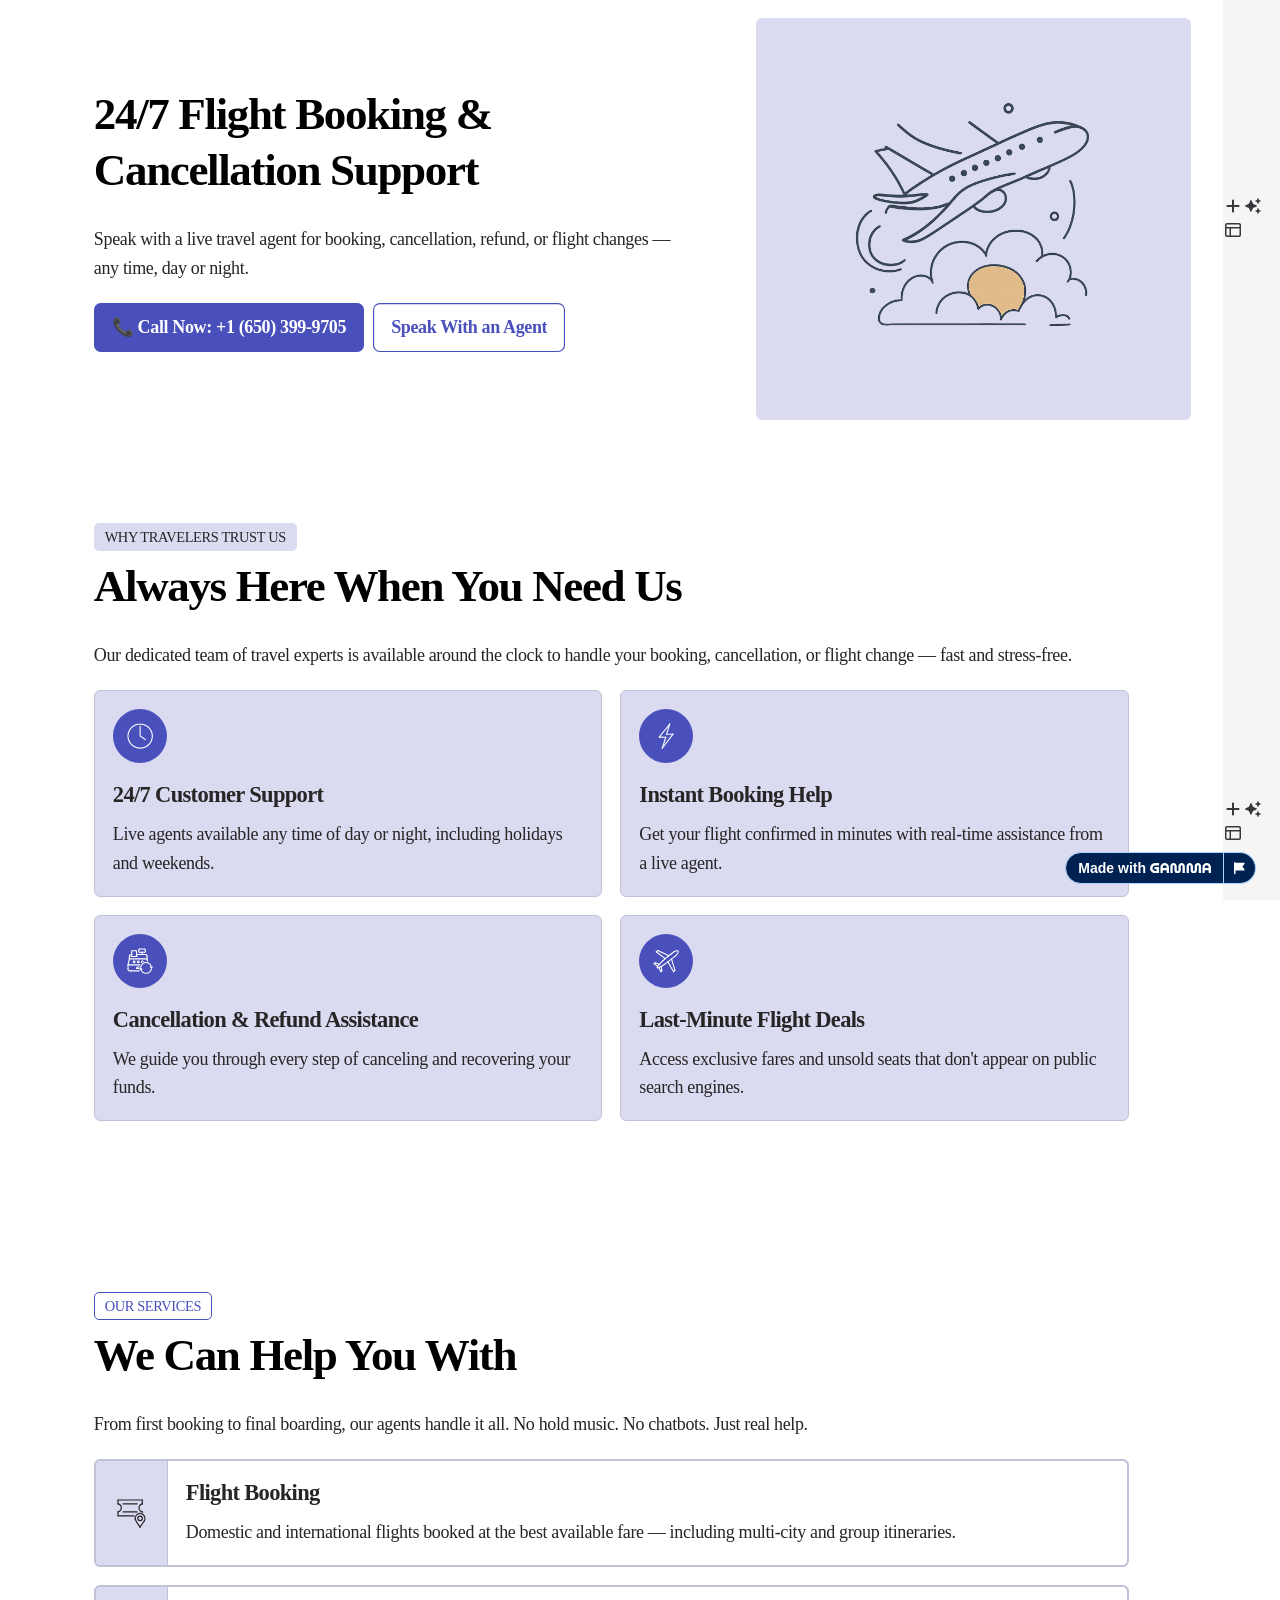
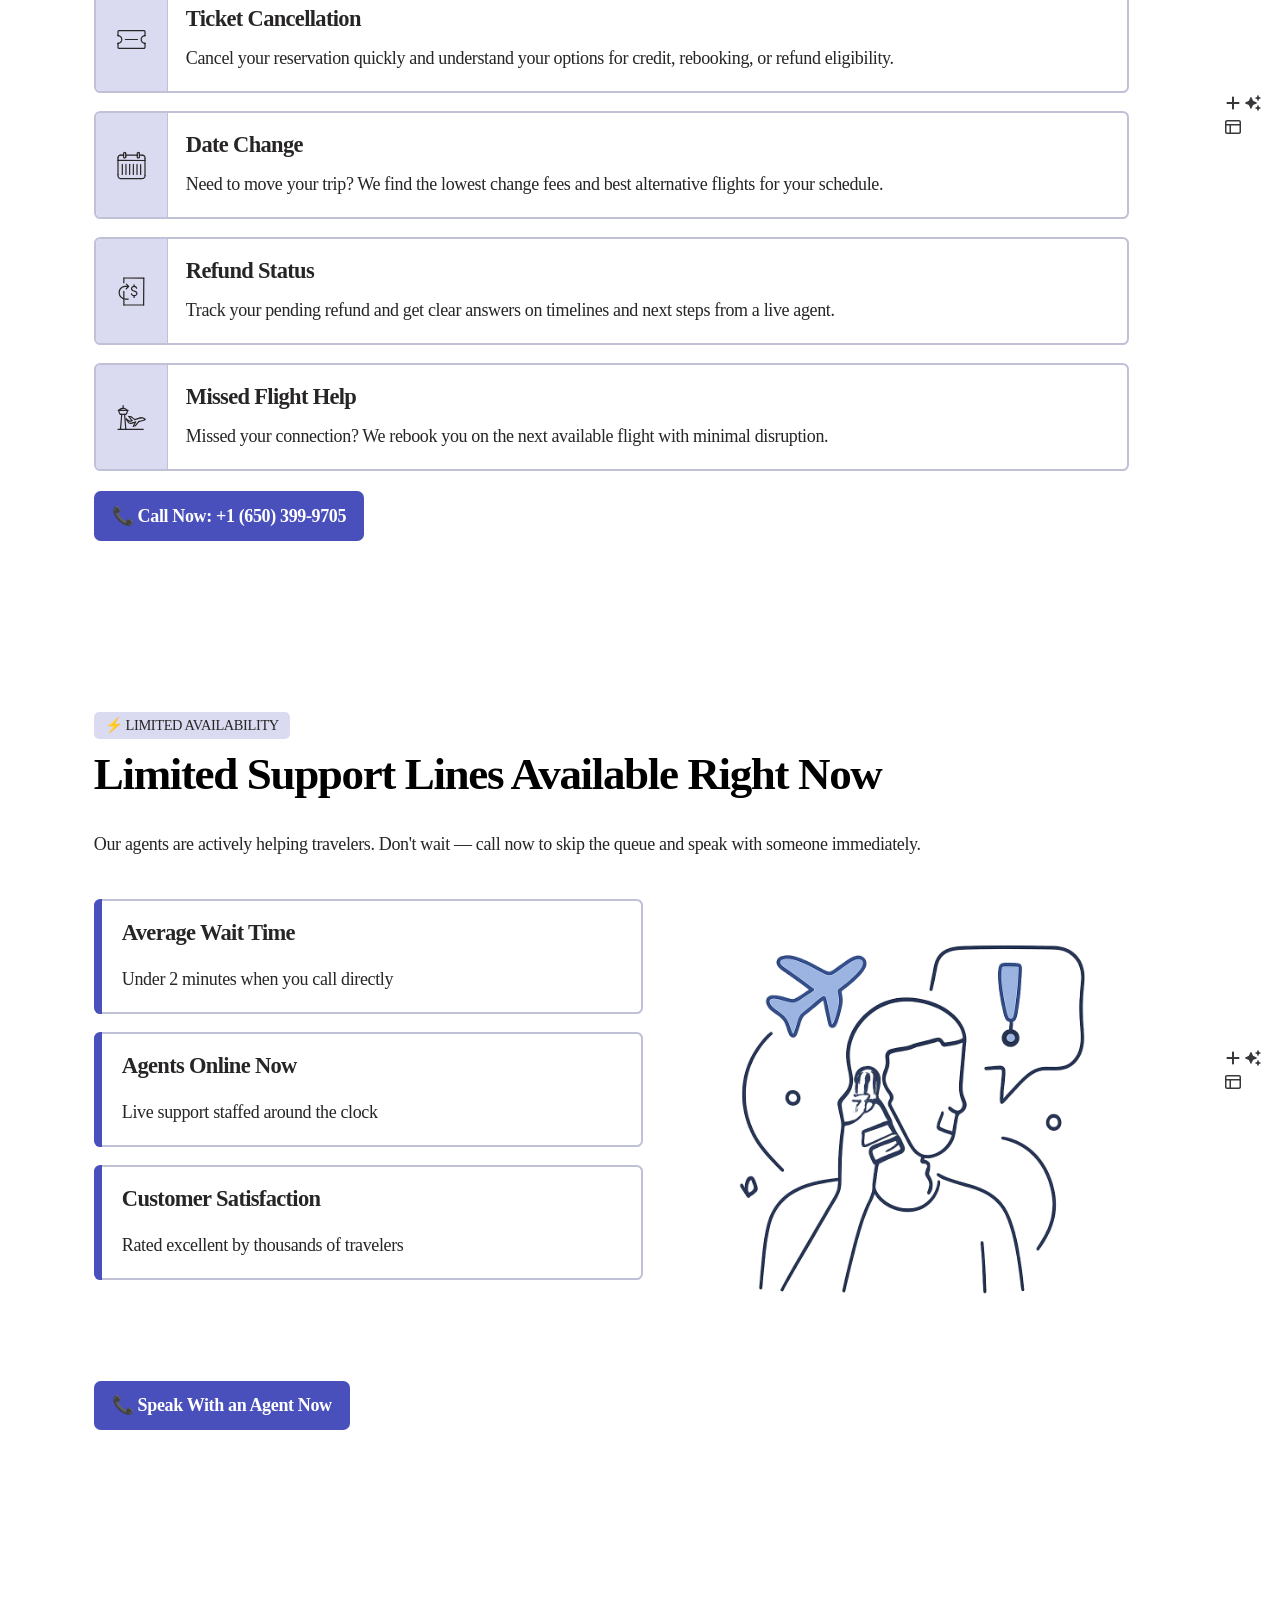
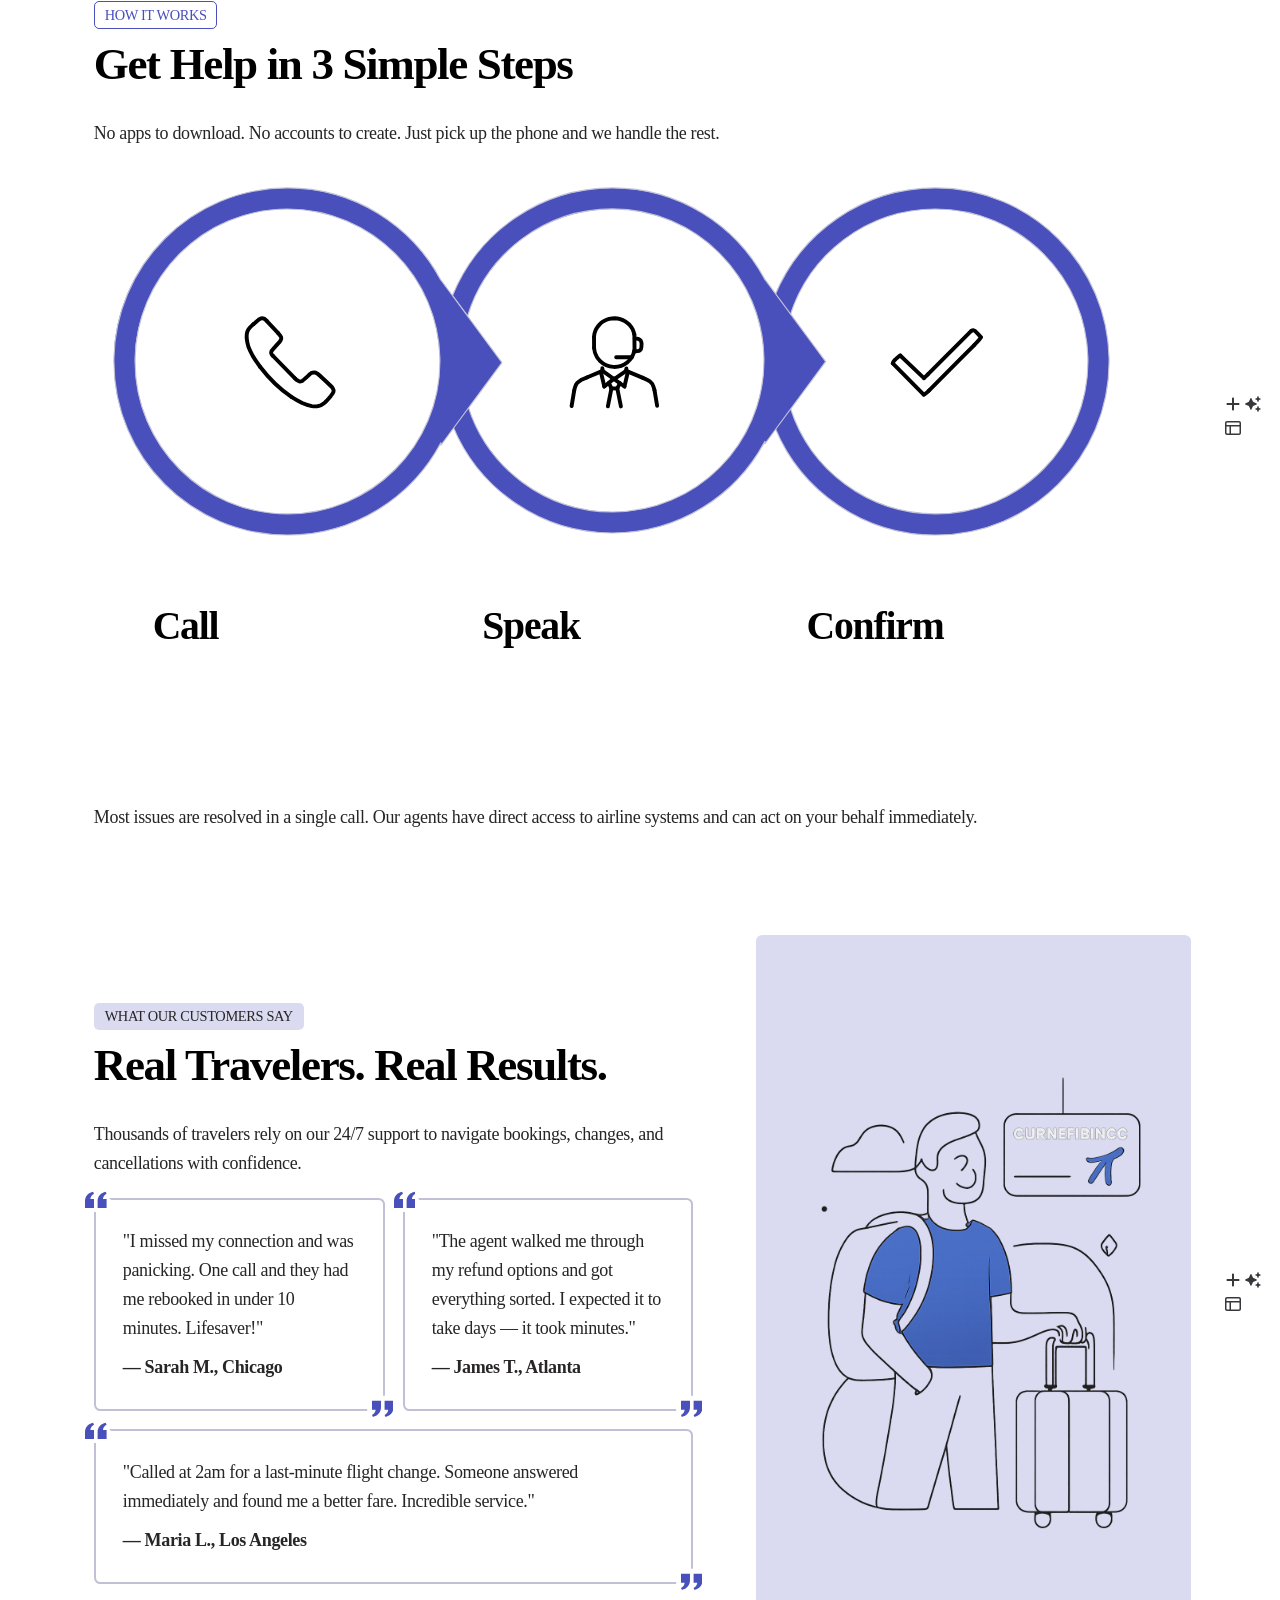
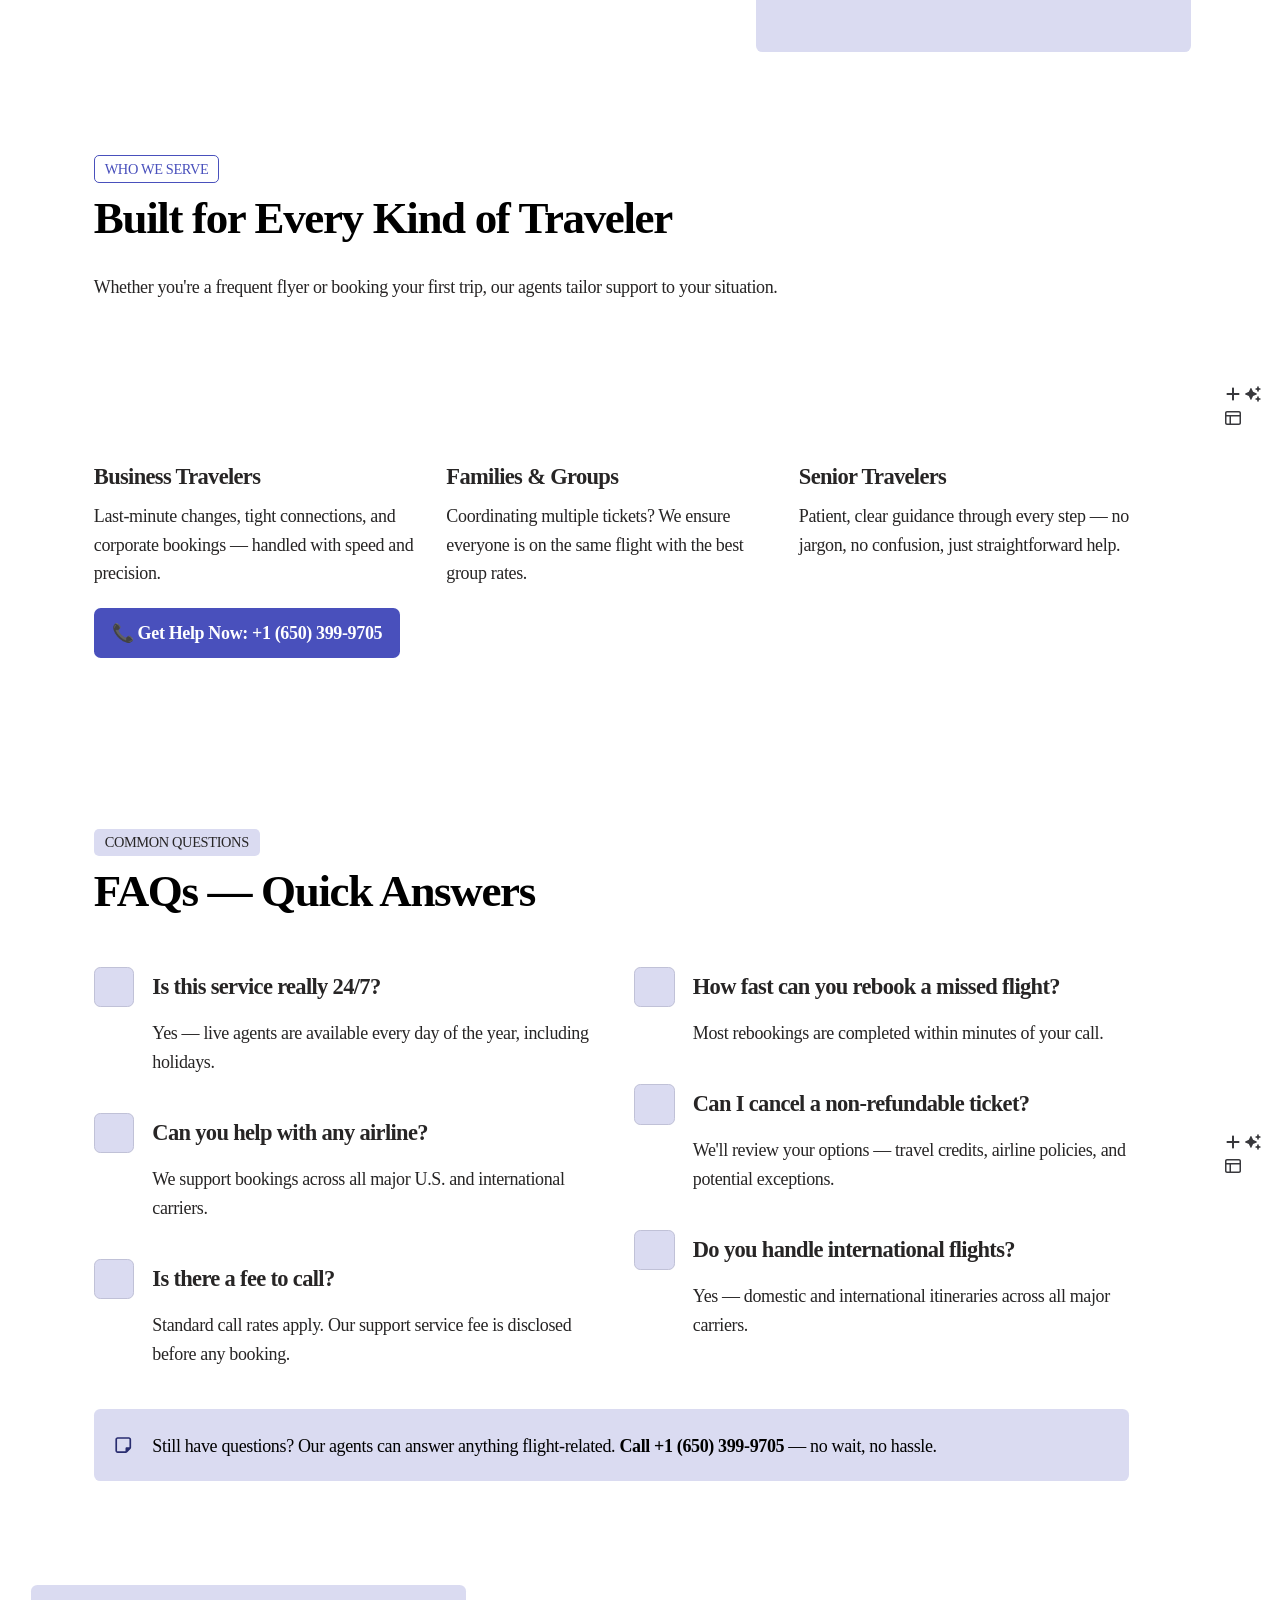
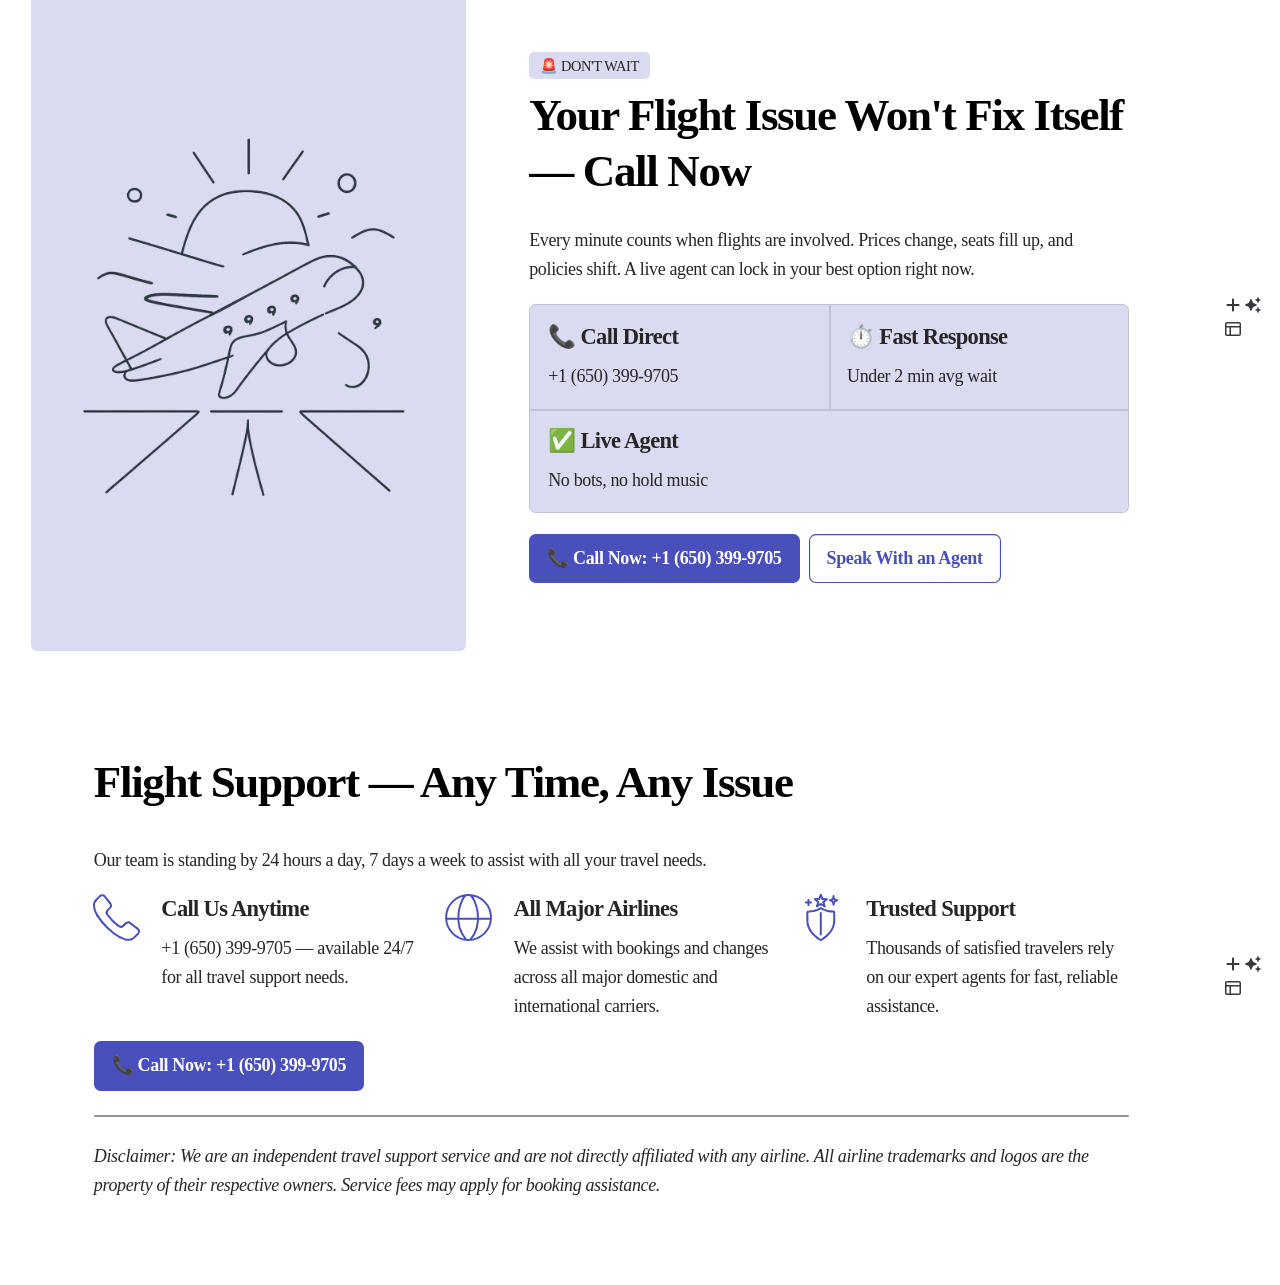
==== commit b3d54d48: "Update index.html" ====
--- a/index.html
+++ b/index.html
@@ -2,15 +2,15 @@
 <!-- saved from url=(0047)https://24-7-flight-support-09lrcn7.gamma.site/ -->
 <html data-theme="light" style="--100vh: 100vh; color-scheme: light;"><head><meta http-equiv="Content-Type" content="text/html; charset=UTF-8"><meta name="viewport" content="width=device-width, initial-scale=1.0, viewport-fit=cover" data-next-head=""><title data-next-head="">24/7 Flight Booking &amp; Cancellation Support</title><meta name="robots" content="noindex, nofollow" data-next-head=""><meta content="Speak with a live travel agent for booking, cancellation, refund, or flight changes — any time, day or night.
 
-📞 Call Now: +1 (866) 227-2695
+📞 Call Now: +1 (650) 399-9705
 
 Speak With an Agent" name="description" data-next-head=""><meta content="24/7 Flight Booking &amp; Cancellation Support" property="og:title" data-next-head=""><meta content="Speak with a live travel agent for booking, cancellation, refund, or flight changes — any time, day or night.
 
-📞 Call Now: +1 (866) 227-2695
+📞 Call Now: +1 (650) 399-9705
 
 Speak With an Agent" property="og:description" data-next-head=""><meta content="null" property="og:image" data-next-head=""><meta content="24/7 Flight Booking &amp; Cancellation Support" property="twitter:title" data-next-head=""><meta content="Speak with a live travel agent for booking, cancellation, refund, or flight changes — any time, day or night.
 
-📞 Call Now: +1 (866) 227-2695
+📞 Call Now: +1 (650) 399-9705
 
 Speak With an Agent" property="twitter:description" data-next-head=""><meta content="null" property="twitter:image" data-next-head=""><meta property="og:type" content="website" data-next-head=""><meta content="summary_large_image" name="twitter:card" data-next-head=""><link rel="preload" href="./24_7 Flight Booking &amp; Cancellation Support_files/3wt6-vqmda1mc.css" as="style"><link rel="preload" href="./24_7 Flight Booking &amp; Cancellation Support_files/0cu-3ok-8aaz0.css" as="style"><link rel="preload" href="./24_7 Flight Booking &amp; Cancellation Support_files/3mc1kjo1cpu-v.css" as="style"><link rel="preload" href="./24_7 Flight Booking &amp; Cancellation Support_files/31swdqfjvtrpk.css" as="style"><link href="./24_7 Flight Booking &amp; Cancellation Support_files/css2" rel="stylesheet" data-next-head=""><link rel="stylesheet" href="./24_7 Flight Booking &amp; Cancellation Support_files/3wt6-vqmda1mc.css" data-n-g=""><link rel="stylesheet" href="./24_7 Flight Booking &amp; Cancellation Support_files/0cu-3ok-8aaz0.css" data-n-p=""><link rel="stylesheet" href="./24_7 Flight Booking &amp; Cancellation Support_files/3mc1kjo1cpu-v.css" data-n-p=""><link rel="stylesheet" href="./24_7 Flight Booking &amp; Cancellation Support_files/31swdqfjvtrpk.css" data-n-p=""><noscript data-n-css=""></noscript><script defer="" nomodule="" src="./24_7 Flight Booking &amp; Cancellation Support_files/0c0hxoamwjsbw.js.download"></script><script src="./24_7 Flight Booking &amp; Cancellation Support_files/3vgs70e6ea04g.js.download" defer=""></script><script src="./24_7 Flight Booking &amp; Cancellation Support_files/1kdyqhmcqd3el.js.download" defer=""></script><script src="./24_7 Flight Booking &amp; Cancellation Support_files/2fot0g68jqf8b.js.download" defer=""></script><script src="./24_7 Flight Booking &amp; Cancellation Support_files/0by7n5x3sna2e.js.download" defer=""></script><script src="./24_7 Flight Booking &amp; Cancellation Support_files/3ehzi8ttmcb4q.js.download" defer=""></script><script src="./24_7 Flight Booking &amp; Cancellation Support_files/110de1zwtl2_c.js.download" defer=""></script><script src="./24_7 Flight Booking &amp; Cancellation Support_files/306hpn9ze49_8.js.download" defer=""></script><script src="./24_7 Flight Booking &amp; Cancellation Support_files/44zqlcr9b6c2s.js.download" defer=""></script><script src="./24_7 Flight Booking &amp; Cancellation Support_files/1r0sr0d71btni.js.download" defer=""></script><script src="./24_7 Flight Booking &amp; Cancellation Support_files/1b31z8d3zd6c9.js.download" defer=""></script><script src="./24_7 Flight Booking &amp; Cancellation Support_files/23k3o-xestyn5.js.download" defer=""></script><script src="./24_7 Flight Booking &amp; Cancellation Support_files/1ca1-o1rzm7b-.js.download" defer=""></script><script src="./24_7 Flight Booking &amp; Cancellation Support_files/33zt72u72oiq9.js.download" defer=""></script><script src="./24_7 Flight Booking &amp; Cancellation Support_files/turbopack-3si20926ivchi.js.download" defer=""></script><script src="./24_7 Flight Booking &amp; Cancellation Support_files/284a7rgx651-w.js.download" defer=""></script><script src="./24_7 Flight Booking &amp; Cancellation Support_files/17jhkia-5ny09.js.download" defer=""></script><script src="./24_7 Flight Booking &amp; Cancellation Support_files/1-z6llygluevi.js.download" defer=""></script><script src="./24_7 Flight Booking &amp; Cancellation Support_files/32t6lx1v_j6g0.js.download" defer=""></script><script src="./24_7 Flight Booking &amp; Cancellation Support_files/0mfsqtd9ev1gy.js.download" defer=""></script><script src="./24_7 Flight Booking &amp; Cancellation Support_files/0oldb-9x01u95.js.download" defer=""></script><script src="./24_7 Flight Booking &amp; Cancellation Support_files/0czvmyul_kevp.js.download" defer=""></script><script src="./24_7 Flight Booking &amp; Cancellation Support_files/turbopack-22nqnnzipog6m.js.download" defer=""></script><script src="./24_7 Flight Booking &amp; Cancellation Support_files/_buildManifest.js.download" defer=""></script><script src="./24_7 Flight Booking &amp; Cancellation Support_files/_ssgManifest.js.download" defer=""></script><script src="./24_7 Flight Booking &amp; Cancellation Support_files/_clientMiddlewareManifest.js.download" defer=""></script><style data-emotion="css-global 1mqgmqj animation-yjfgth animation-1sld7a4 animation-16z1uo4 animation-1sld7a4 animation-16z1uo4 animation-1sld7a4 animation-16z1uo4 animation-1sld7a4 animation-16z1uo4 animation-yjfgth animation-1sld7a4 animation-16z1uo4" data-s="">.card-content{height:100%;outline-width:0px;line-height:calc(var(--line-height-body) * (var(--card-font-scale, 1) * var(--zoom-level, 1) + 1) / 2);letter-spacing:var(--letter-spacing-body);counter-reset:footnote;--gml-role-letter-spacing:var(--letter-spacing-body);--block-margin:calc(1.125em * var(--card-font-scale, 1) * var(--zoom-level, 1));--heading-block-margin:calc(1.5em * var(--card-font-scale, 1) * var(--zoom-level, 1));--title-block-margin:calc(1.5em * var(--card-font-scale, 1) * var(--zoom-level, 1));--list-item-margin:calc(0.35em * var(--card-font-scale, 1) * var(--zoom-level, 1));--callout-block-margin:calc(0.9em * var(--card-font-scale, 1) * var(--zoom-level, 1));--callout-first-child-margin:calc(1em * var(--card-font-scale, 1) * var(--zoom-level, 1));--code-font-size:0.85em;--grid-border:1px;--grid-padding:1.22em;}.block-card.is-focused .card-content .is-empty [data-placeholder]:not(.gml-paragraph):not(.gml-bullet):not(.themed-heading)::after{content:attr(data-placeholder);position:absolute;top:0px;opacity:0.25;pointer-events:none;inset-inline-start:0;width:100%;color:inherit;line-clamp:1px;text-overflow:ellipsis;overflow:hidden;box-orient:vertical;word-break:break-all;height:100%;white-space:nowrap;}.block-card.is-focused .card-content .is-empty .themed-heading[data-placeholder]::after{content:attr(data-placeholder);position:absolute;top:0px;opacity:0.25;pointer-events:none;inset-inline-start:0;width:100%;color:var(--heading-color);line-clamp:1px;text-overflow:ellipsis;overflow:hidden;box-orient:vertical;word-break:break-all;height:100%;white-space:nowrap;}.block-card.is-focused .card-content .is-empty .gml-paragraph[data-placeholder]::before{content:attr(data-placeholder);position:absolute;top:0px;opacity:0.25;pointer-events:none;inset-inline-start:0;width:100%;color:inherit;line-clamp:1px;text-overflow:ellipsis;overflow:hidden;box-orient:vertical;word-break:break-all;height:100%;white-space:nowrap;}.block-card.is-focused .card-content .is-empty .gml-bullet[data-placeholder]::before{content:attr(data-placeholder);position:absolute;top:0px;opacity:0.25;pointer-events:none;inset-inline-start:0.4em;width:100%;color:inherit;line-clamp:1px;text-overflow:ellipsis;overflow:hidden;box-orient:vertical;word-break:break-all;height:100%;white-space:nowrap;}@media (min-width: 30em){.card-content{--code-font-size:1em;}}@media print{.card-content{--code-font-size:1em;}}.card-content .block-card.expandable-node-selected .expandable-selected{-webkit-animation:animation-16z1uo4 3000ms ease-in-out forwards;animation:animation-16z1uo4 3000ms ease-in-out forwards;}.card-content .block-card.expandable-node-reset .expandable-selected{-webkit-animation:animation-1sld7a4;animation:animation-1sld7a4;}.card-content .block{margin-top:var(--block-margin);margin-bottom:var(--block-margin);font-family:var(--body-font);font-weight:var(--body-font-weight);color:var(--body-color);}.card-content .gml-table__cell.selectedCell{position:relative;}.card-content .gml-table__cell.selectedCell::after{z-index:2;position:absolute;content:"";left:0;right:0;top:0px;bottom:0px;background-color:var(--chakra-colors-deepocean-100);pointer-events:none;opacity:0.4;}.card-content .gml-box .gml-box__flow>:where(.first-block){margin-top:0rem;}.card-content .gml-box .gml-box__flow>:where(.last-block){margin-bottom:0rem;}.card-content .gml-box .gml-box__flow>.first-block:is(.block-buttonGroup, .block-toggle, .block-math_display){margin-top:0px;}.card-content .gml-box .gml-box__flow>.last-block:is(.block-buttonGroup, .block-toggle, .block-math_display){margin-bottom:0px;}.card-content .gml-box .themed-heading{width:100%;}.card-content .gml-box .block,.card-content .gml-box .gml-paragraph-wrapper,.card-content .gml-box .gml-heading-wrapper,.card-content .gml-box .gml-title-wrapper,.card-content .gml-box .gml-bullet-wrapper,.card-content .gml-box .gml-numbered-wrapper,.card-content .gml-box .gml-todo-wrapper,.card-content .gml-box .gml-divider-wrapper,.card-content .gml-box .gml-paragraph:not(.gml-eyebrow):not(.gml-caption),.card-content .gml-box .gml-bullet,.card-content .gml-box .gml-numbered,.card-content .gml-box .gml-todo:not([data-checked]),.card-content .gml-box .gml-blockquote,.card-content .gml-box .gml-divider{color:inherit;font-family:inherit;}.card-content.is-nested{display:grid;-webkit-animation:animation-yjfgth 225ms ease-out forwards;animation:animation-yjfgth 225ms ease-out forwards;}.card-content [data-node-view-content-inner="cardLayoutItem"] >.first-block,.card-content [data-node-view-content-inner="card"] >.first-block{margin-top:0em;}.card-content [data-node-view-content-inner="cardLayoutItem"] >.last-block,.card-content [data-node-view-content-inner="card"] >.last-block{margin-bottom:0em;}.card-content a.link{color:var(--text-color, var(--link-color));cursor:pointer;font-weight:var(--chakra-fontWeights-bold);-webkit-text-decoration:underline;text-decoration:underline;}.card-content a.link[href=""]{text-decoration-style:dashed;}.card-content a.link:hover{color:var(--text-color, var(--link-color-hover));}.card-content a.link:active{color:var(--text-color, var(--link-color-hover));}.card-content .block-toggle.expandable-node-selected .toggle{-webkit-animation:animation-16z1uo4 3000ms ease-in-out forwards;animation:animation-16z1uo4 3000ms ease-in-out forwards;}.card-content .block-toggle.expandable-node-reset .toggle{-webkit-animation:animation-1sld7a4;animation:animation-1sld7a4;}.card-content .block-toggle [data-open="false"] [data-node-view-content-inner="toggle"] >:not(:first-child){display:none;}.card-content mark.highlight{color:var(--chakra-colors-black);--link-color:black;background-color:var(--highlight-color);border-radius:0.125em;-webkit-padding-start:.05em;padding-inline-start:.05em;-webkit-padding-end:.05em;padding-inline-end:.05em;-webkit-margin-start:-.05em;margin-inline-start:-.05em;-webkit-margin-end:-.05em;margin-inline-end:-.05em;-webkit-box-decoration-break:clone;box-decoration-break:clone;}.card-content .block-numbered li::before{color:var(--list-marker-text-color, var(--body-color));}.card-content .block-bullet li::marker{color:var(--list-marker-text-color, var(--body-color));}.card-content [data-text-color="accent"]{--list-marker-text-color:var(--accent-color-readable, var(--accent-color));}.card-content [data-text-color="muted"]{--list-marker-text-color:var(--body-color-muted, var(--body-color));}.card-content .gml-bullet-wrapper.first-block:where(:not(.gml-card *)),.card-content .gml-numbered-wrapper.first-block:where(:not(.gml-card *)),.card-content .gml-todo-wrapper.first-block:where(:not(.gml-card *)){margin-top:calc(0.9em * var(--card-font-scale, 1) * var(--zoom-level, 1));}.card-content .block-math_display{font-size:1.125em;}.card-content div[data-node-type="math_display"]{font-size:1em;}.card-content div[data-node-type="math_display"].ProseMirror-selectednode{font-size:1rem;line-height:1.5;}.card-content div[data-node-type="math_display"] .katex{white-space:normal;}.card-content .block-math_display+span:has(> .ProseMirror-gapcursor),.card-content span:has(> .ProseMirror-gapcursor):has(+ .block-math_display){font-size:1rem;line-height:1.5;}.card-content span[data-node-type="math_inline"].ProseMirror-selectednode{margin-top:-0.25em;margin-bottom:-0.25em;}.card-content div[data-node-type="math_display"].ProseMirror-selectednode,.card-content span[data-node-type="math_inline"].ProseMirror-selectednode{box-shadow:var(--chakra-shadows-outline);border-radius:var(--box-border-radius);background-color:var(--chakra-colors-gray-50);padding:.25em;-webkit-margin-start:3px;margin-inline-start:3px;-webkit-margin-end:3px;margin-inline-end:3px;}.card-content div[data-node-type="math_display"].ProseMirror-selectednode .math-src,.card-content span[data-node-type="math_inline"].ProseMirror-selectednode .math-src{color:var(--chakra-colors-gray-600);}.card-content .block-embed.expandable-node-selected .embed-preview,.card-content .block-video.expandable-node-selected .embed-preview,.card-content .block-embed.expandable-node-selected .embed-viewer,.card-content .block-video.expandable-node-selected .embed-viewer,.card-content .block-embed.expandable-node-selected .video-player,.card-content .block-video.expandable-node-selected .video-player{-webkit-animation:animation-16z1uo4 3000ms ease-in-out forwards;animation:animation-16z1uo4 3000ms ease-in-out forwards;}.card-content .block-embed.expandable-node-reset .embed-preview,.card-content .block-video.expandable-node-reset .embed-preview,.card-content .block-embed.expandable-node-reset .embed-viewer,.card-content .block-video.expandable-node-reset .embed-viewer,.card-content .block-embed.expandable-node-reset .video-player,.card-content .block-video.expandable-node-reset .video-player{-webkit-animation:animation-1sld7a4;animation:animation-1sld7a4;}.card-content .block-image.expandable-node-selected [data-selection-ring]{-webkit-animation:animation-16z1uo4 3000ms ease-in-out forwards;animation:animation-16z1uo4 3000ms ease-in-out forwards;}.card-content .block-image.expandable-node-reset [data-selection-ring]{-webkit-animation:animation-1sld7a4;animation:animation-1sld7a4;}.card-content [data-fill-image],.card-content [data-background-image]{margin:0px;}.card-content [data-fill-image] [data-image-node-element],.card-content [data-background-image] [data-image-node-element]{border-radius:0px;}.card-content .block-contributors .contributors-list{font-size:1.25em;font-weight:var(--chakra-fontWeights-bold);}.card-content .mention{background-color:var(--accent-color-background-muted);color:var(--body-color);}.card-content .block-gallery{-webkit-margin-start:calc(-1 * var(--grid-padding));margin-inline-start:calc(-1 * var(--grid-padding));-webkit-margin-end:calc(-1 * var(--grid-padding));margin-inline-end:calc(-1 * var(--grid-padding));margin-top:calc(-0.25 * var(--grid-padding));margin-bottom:calc(-0.25 * var(--grid-padding));}.card-content .block-gallery.gallery-layout-flex .add-image{margin-bottom:calc(0.75 * var(--grid-padding));}.card-content .block-gallery .gallery{-webkit-padding-start:var(--grid-padding);padding-inline-start:var(--grid-padding);-webkit-padding-end:var(--grid-padding);padding-inline-end:var(--grid-padding);padding-top:calc(0.75 * var(--grid-padding));padding-bottom:calc(0.75 * var(--grid-padding));border:1px solid;border-color:var(--chakra-colors-transparent);border-radius:var(--box-border-radius);}.card-content .block-gallery .gallery.is-dragging-over{border:1px dashed var(--chakra-colors-trueblue-300)!important;background-color:var(--chakra-colors-trueblue-50)!important;}.card-content .block-gallery .gallery.is-dragging-over .gallery-placeholder{pointer-events:none;}.card-content .block-gallery.is-focused .gallery,.card-content .block-gallery.is-empty .gallery{background-color:var(--chakra-colors-gray-200);}.card-content .block-gallery.is-focused .add-image,.card-content .block-gallery:hover .add-image,.card-content .block-gallery[data-drag-handle-hovering] .add-image{opacity:1;}.card-content .block-gallery.expandable-node-selected .gallery{-webkit-animation:animation-16z1uo4 3000ms ease-in-out forwards;animation:animation-16z1uo4 3000ms ease-in-out forwards;}.card-content .block-gallery.expandable-node-reset .gallery{-webkit-animation:animation-1sld7a4;animation:animation-1sld7a4;}.card-content .slash-menu-prompt{container-type:inline-size;}.card-content .slash-menu-placeholder-long{display:inline;}.card-content .slash-menu-placeholder-short{display:none;}.card-content .slash-menu-button-text{display:inline;}@container (max-width: 450px){.card-content .slash-menu-prompt .slash-menu-button-text{display:none;}.card-content .slash-menu-prompt .slash-menu-placeholder-long{display:none;}.card-content .slash-menu-prompt .slash-menu-placeholder-short{display:inline;}}.card-content .block-smartLayout [data-node-view-content-outer="smartLayout"]{display:contents;}.card-content .block-smartLayout [data-node-view-content-inner="smartLayout"]{display:contents;}.card-content .block-smartLayout [data-selection-ring]{outline-style:none;outline-width:1px;outline-color:var(--grid-outline-color);}.card-content .block-smartLayout [data-selection-ring="padded"]{outline-offset:0.25em;}.card-content .block-smartLayout [data-selection-ring="padded"] .add-button{margin:-0.25em;}.card-content .block-smartLayout:not(.is-focused) [data-content-empty=true]>[data-node-view-content]{height:0px;}.card-content .block-smartLayout:not(.is-focused) [data-content-empty=true]>[data-node-view-content] [data-placeholder]::after{display:none;}.card-content .block-smartLayout.is-focused [data-content-empty=true] [placeholder]::before{content:attr(data-placeholder);position:absolute;top:0px;opacity:0.25;pointer-events:none;inset-inline-start:0;width:100%;color:inherit;line-clamp:1px;text-overflow:ellipsis;overflow:hidden;box-orient:vertical;word-break:break-all;height:100%;white-space:nowrap;}.card-content .block-smartLayout.is-focused .is-editable [data-selection-ring],.card-content .block-smartLayout:hover .is-editable [data-selection-ring],.card-content .block-smartLayout[data-drag-handle-hovering] .is-editable [data-selection-ring]{outline-style:solid;}.card-content .block-smartLayout.is-focused .is-editable .add-button,.card-content .block-smartLayout:hover .is-editable .add-button,.card-content .block-smartLayout[data-drag-handle-hovering] .is-editable .add-button{opacity:1;}.card-content .node-smartLayoutCell{display:contents;--heading-placeholder:"Item";}.card-content .node-smartLayoutCell >[data-node-view-wrapper]{display:contents;}.card-content .node-smartLayoutCell >.is-comment-highlighted [data-content-reference]:not([data-node-view-content-inner="smartLayoutCell"] *){box-shadow:inset 0 0 0 9999px #ffeba240;}.card-content .node-smartLayoutCell [data-node-view-content-inner="smartLayoutCell"]>.first-block{margin-top:0px;}@media screen and (min-width: 30em){.card-content .node-smartLayoutCell [data-node-view-content-inner="smartLayoutCell"]>.first-block{margin-top:0px;}}.card-content .node-smartLayoutCell [data-node-view-content-inner="smartLayoutCell"]>.last-block{margin-bottom:0px;}@media screen and (min-width: 30em){.card-content .node-smartLayoutCell [data-node-view-content-inner="smartLayoutCell"]>.last-block{margin-bottom:0px;}}.card-content .node-smartLayoutCell .slash-menu-prompt{display:none;}.card-content .node-smartLayoutCell .block-heading,.card-content .node-smartLayoutCell .block-title,.card-content .node-smartLayoutCell .gml-heading-wrapper,.card-content .node-smartLayoutCell .gml-title-wrapper{margin-top:calc(0.6em * var(--card-font-scale, 1) * var(--zoom-level, 1));margin-bottom:calc(0.6em * var(--card-font-scale, 1) * var(--zoom-level, 1));}.card-content .node-smartLayoutCell .block-paragraph,.card-content .node-smartLayoutCell .gml-paragraph-wrapper{margin-top:calc(0.6em * var(--card-font-scale, 1) * var(--zoom-level, 1));margin-bottom:calc(0.6em * var(--card-font-scale, 1) * var(--zoom-level, 1));}.card-content .node-smartLayoutCell .block-paragraph:is(.gml-bullet-wrapper, .gml-numbered-wrapper, .gml-todo-wrapper),.card-content .node-smartLayoutCell .gml-paragraph-wrapper:is(.gml-bullet-wrapper, .gml-numbered-wrapper, .gml-todo-wrapper){margin-top:calc(0.3em * var(--card-font-scale, 1) * var(--zoom-level, 1));margin-bottom:calc(0.3em * var(--card-font-scale, 1) * var(--zoom-level, 1));}.card-content .smart-layout-cell-not-emphasized>[data-content-reference],.card-content .smart-layout-cell-not-emphasized [data-smart-layout-emphasis]{opacity:0.5;}.card-content .block-grid{-webkit-margin-start:calc(-1 * var(--grid-padding));margin-inline-start:calc(-1 * var(--grid-padding));-webkit-margin-end:calc(-1 * var(--grid-padding));margin-inline-end:calc(-1 * var(--grid-padding));}.card-content .block-grid [data-node-view-content-outer="grid"]{display:contents;}.card-content .block-grid [data-node-view-content-inner="grid"]{display:contents;}.card-content .block-grid [data-selection-ring]{outline-style:none;outline-width:1px;outline-color:var(--grid-outline-color);}.card-content .block-grid [data-selection-ring="extra-padded"]{outline-offset:0em;}.card-content .block-grid:not(.is-focused) [data-content-empty=true]>[data-node-view-content]{height:0px;}.card-content .block-grid:not(.is-focused) [data-content-empty=true]>[data-node-view-content] [data-placeholder]::after{display:none;}.card-content .block-grid.is-focused [data-content-empty=true] [placeholder]::before{content:attr(data-placeholder);position:absolute;top:0px;opacity:0.25;pointer-events:none;inset-inline-start:0;width:100%;color:inherit;line-clamp:1px;text-overflow:ellipsis;overflow:hidden;box-orient:vertical;word-break:break-all;height:100%;white-space:nowrap;}.card-content .block-grid.is-focused .is-editable [data-selection-ring],.card-content .block-grid:hover .is-editable [data-selection-ring],.card-content .block-grid[data-drag-handle-hovering] .is-editable [data-selection-ring]{outline-style:solid;}.card-content .block-grid .grid-nested-full-bleed{height:100%;}.card-content .block-grid .grid-nested{margin-inline:calc(var(--grid-padding) / 2);}.card-content .block-grid .grid-item-vertical{-webkit-padding-start:calc(var(--grid-padding) / 2);padding-inline-start:calc(var(--grid-padding) / 2);-webkit-padding-end:calc(var(--grid-padding) / 2);padding-inline-end:calc(var(--grid-padding) / 2);padding-top:calc(var(--grid-padding) / 2);padding-bottom:calc(var(--grid-padding) / 2);}.card-content .block-grid .grid-item-vertical.subgrid-parent{padding-top:0px;padding-bottom:0px;}.card-content .block-grid .grid-item-horizontal{-webkit-padding-start:calc(var(--grid-padding) / 2);padding-inline-start:calc(var(--grid-padding) / 2);-webkit-padding-end:calc(var(--grid-padding) / 2);padding-inline-end:calc(var(--grid-padding) / 2);padding-top:calc(var(--grid-padding) / 2);padding-bottom:calc(var(--grid-padding) / 2);}.card-content .block-grid .grid-item-horizontal.subgrid-parent{padding-top:0px;padding-bottom:0px;}.card-content .block-grid .grid-item-cell-style-none,.card-content .block-grid .grid-item-full-bleed{-webkit-padding-start:var(--grid-padding);padding-inline-start:var(--grid-padding);-webkit-padding-end:var(--grid-padding);padding-inline-end:var(--grid-padding);}.card-content .node-gridItem{display:contents;--heading-placeholder:"Item";}.card-content .node-gridItem >[data-node-view-wrapper]{display:contents;}.card-content .node-gridItem [data-node-view-content-inner="gridItem"]{height:100%;}.card-content .node-gridItem.is-focused .cell-edge-control,.card-content .node-gridItem:hover .cell-edge-control,.card-content .node-gridItem[data-drag-handle-hovering] .cell-edge-control{opacity:1;}.card-content .node-gridItem .subgrid-parent>[data-node-view-content]{height:100%;}.card-content .node-gridItem .subgrid-parent>[data-node-view-content] .block-grid{height:100%;}.card-content .node-gridItem .subgrid-parent>[data-node-view-content] >[data-node-view-content-inner="gridItem"]{height:100%;}.card-content .node-gridItem .subgrid-parent>[data-node-view-content] >[data-node-view-content-inner="gridItem"] >.first-block{margin-top:0px;}@media screen and (min-width: 30em){.card-content .node-gridItem .subgrid-parent>[data-node-view-content] >[data-node-view-content-inner="gridItem"] >.first-block{margin-top:0px;}}.card-content .node-gridItem .subgrid-parent>[data-node-view-content] >[data-node-view-content-inner="gridItem"] >.last-block{margin-bottom:0px;}@media screen and (min-width: 30em){.card-content .node-gridItem .subgrid-parent>[data-node-view-content] >[data-node-view-content-inner="gridItem"] >.last-block{margin-bottom:0px;}}.card-content .node-gridItem .slash-menu-prompt{display:none;}.card-content .node-gridItem .block-heading,.card-content .node-gridItem .block-title,.card-content .node-gridItem .gml-heading-wrapper,.card-content .node-gridItem .gml-title-wrapper{margin-top:calc(0.6em * var(--card-font-scale, 1) * var(--zoom-level, 1));margin-bottom:calc(0.6em * var(--card-font-scale, 1) * var(--zoom-level, 1));}.card-content .node-gridItem .block-paragraph,.card-content .node-gridItem .gml-paragraph-wrapper{margin-top:calc(0.6em * var(--card-font-scale, 1) * var(--zoom-level, 1));margin-bottom:calc(0.6em * var(--card-font-scale, 1) * var(--zoom-level, 1));}.card-content .node-gridItem .block-paragraph:is(.gml-bullet-wrapper, .gml-numbered-wrapper, .gml-todo-wrapper),.card-content .node-gridItem .gml-paragraph-wrapper:is(.gml-bullet-wrapper, .gml-numbered-wrapper, .gml-todo-wrapper){margin-top:calc(0.3em * var(--card-font-scale, 1) * var(--zoom-level, 1));margin-bottom:calc(0.3em * var(--card-font-scale, 1) * var(--zoom-level, 1));}.card-content .grid-item-not-emphasized>[data-content-reference],.card-content .grid-item-not-emphasized [data-grid-emphasis]{opacity:0.5;}.card-content [data-spacer-cell]{min-height:1.5em;}.card-content [data-spacer-cell] [data-placeholder]::after{display:none;}.card-content .block-gridLayout{-webkit-margin-start:calc(-1 * var(--grid-padding));margin-inline-start:calc(-1 * var(--grid-padding));-webkit-margin-end:calc(-1 * var(--grid-padding));margin-inline-end:calc(-1 * var(--grid-padding));}.card-content .block-gridLayout .layout-content{display:contents;}.card-content .block-gridLayout .layout-content >div{display:contents;}.card-content .block-gridLayout .grid-cell{position:relative;height:100%;-webkit-padding-start:var(--grid-padding);padding-inline-start:var(--grid-padding);-webkit-padding-end:var(--grid-padding);padding-inline-end:var(--grid-padding);display:-webkit-box;display:-webkit-flex;display:-ms-flexbox;display:flex;-webkit-flex-direction:column;-ms-flex-direction:column;flex-direction:column;outline-width:1px;outline-style:none;outline-color:var(--grid-outline-color);}.card-content .block-gridLayout .grid-cell .block-gallery{margin-top:0px;margin-bottom:0px;}.card-content .block-gridLayout.is-focused .is-editable .grid-cell,.card-content .block-gridLayout:hover .is-editable .grid-cell,.card-content .block-gridLayout[data-drag-handle-hovering] .is-editable .grid-cell{outline-style:solid;}.card-content .block-gridLayout.is-focused .add-column,.card-content .block-gridLayout:hover .add-column,.card-content .block-gridLayout[data-drag-handle-hovering] .add-column{opacity:1;}.card-content .node-cardLayoutItem,.card-content .node-cardAccentLayoutItem{position:relative;display:-webkit-box;display:-webkit-flex;display:-ms-flexbox;display:flex;-webkit-flex-direction:column;-ms-flex-direction:column;flex-direction:column;-webkit-box-pack:stretch;-ms-flex-pack:stretch;-webkit-justify-content:stretch;justify-content:stretch;min-width:0px;min-height:0px;}.card-content .node-cardLayoutItem >[data-node-view-wrapper],.card-content .node-cardAccentLayoutItem >[data-node-view-wrapper]{position:relative;height:100%;width:100%;}.card-content .node-cardNotes{display:none;}.card-content .block-table table [data-node-view-content-inner="table"]{display:contents;}.card-content .block-table table [data-node-view-content-inner="table"] [data-node-view-content-inner="tableRow"]{display:contents;}.card-content .block-table table [data-node-view-content-inner="table"] td{vertical-align:top;}.card-content .block-table table [data-node-view-content-inner="table"] td .block-heading [data-placeholder]::before,.card-content .block-table table [data-node-view-content-inner="table"] td .gml-heading-wrapper [data-placeholder]::before{display:none;}.card-content .block-table td{min-width:3em;-webkit-padding-start:1em;padding-inline-start:1em;-webkit-padding-end:1em;padding-inline-end:1em;position:relative;}.card-content .block-table td .block,.card-content .block-table td .block-paragraph,.card-content .block-table td .block-heading,.card-content .block-table td .block-title,.card-content .block-table td .block-bullet,.card-content .block-table td .block-numbered,.card-content .block-table td .block-todo,.card-content .block-table td .gml-paragraph-wrapper,.card-content .block-table td .gml-heading-wrapper,.card-content .block-table td .gml-title-wrapper,.card-content .block-table td .gml-bullet-wrapper,.card-content .block-table td .gml-numbered-wrapper,.card-content .block-table td .gml-todo-wrapper,.card-content .block-table td .gml-paragraph,.card-content .block-table td .gml-heading,.card-content .block-table td .gml-title,.card-content .block-table td .gml-bullet,.card-content .block-table td .gml-numbered,.card-content .block-table td .gml-todo:not([data-checked]),.card-content .block-table td .gml-blockquote{color:var(--table-cell-text-color, var(--body-color));}.card-content .block-table td:not(:first-of-type){border-inline-start:1px solid transparent;}.card-content .block-table .selectedCell:after{z-index:2;position:absolute;content:"";left:0px;right:0px;top:0px;bottom:0px;background-color:var(--chakra-colors-trueblue-100);pointer-events:none;opacity:0.4;}.card-content .block-table.is-focused .themed-table[data-table-style="striped"] td:not(:first-of-type),.card-content .block-table:hover .themed-table[data-table-style="striped"] td:not(:first-of-type),.card-content .block-table.is-focused .themed-table[data-table-style="bordered"] td:not(:first-of-type),.card-content .block-table:hover .themed-table[data-table-style="bordered"] td:not(:first-of-type),.card-content .block-table.is-focused .themed-table[data-table-style="vertical"] td:not(:first-of-type),.card-content .block-table:hover .themed-table[data-table-style="vertical"] td:not(:first-of-type){border-inline-start:1px solid var(--grid-outline-color);}.card-content .block-table.is-focused .themed-table[data-table-style="horizontal"] td:not(:first-of-type),.card-content .block-table:hover .themed-table[data-table-style="horizontal"] td:not(:first-of-type),.card-content .block-table.is-focused .themed-table[data-table-style="outer"] td:not(:first-of-type),.card-content .block-table:hover .themed-table[data-table-style="outer"] td:not(:first-of-type),.card-content .block-table.is-focused .themed-table[data-table-style="none"] td:not(:first-of-type),.card-content .block-table:hover .themed-table[data-table-style="none"] td:not(:first-of-type){border-inline-start:1px dashed var(--grid-outline-color);}.card-content .tippy-arrow{border-left-color:red;}.card-content .footnote-label{-webkit-text-decoration:underline;text-decoration:underline;text-decoration-color:var(--link-color);}.card-content .footnote-label:hover,.card-content .footnote-label[data-hover]{background-color:var(--accent-color-background-muted);color:var(--chakra-colors-gray-700);border-radius:var(--chakra-radii-sm);}.card-content .footnote{color:var(--link-color);}.card-content .footnote:hover::after,.card-content .footnote[data-hover]::after{background-color:var(--accent-color-background-muted);color:var(--chakra-colors-gray-700);}.card-content .node-emoji{color:initial;}.card-content .node-gridLayout .block-heading,.card-content .node-gridLayout .block-title,.card-content .node-gridLayout .gml-heading-wrapper,.card-content .node-gridLayout .gml-title-wrapper{margin-top:calc(1em * var(--card-font-scale, 1) * var(--zoom-level, 1));margin-bottom:calc(1em * var(--card-font-scale, 1) * var(--zoom-level, 1));}.card-content .node-gridLayout :is(.block-paragraph, .gml-paragraph-wrapper){margin-top:calc(0.9em * var(--card-font-scale, 1) * var(--zoom-level, 1));margin-bottom:calc(0.9em * var(--card-font-scale, 1) * var(--zoom-level, 1));}.card-content .node-gridLayout :is(.block-paragraph, .gml-paragraph-wrapper):is(.gml-bullet-wrapper, .gml-numbered-wrapper, .gml-todo-wrapper){margin-top:calc(0.35em * var(--card-font-scale, 1) * var(--zoom-level, 1));margin-bottom:calc(0.35em * var(--card-font-scale, 1) * var(--zoom-level, 1));}.card-content .gml-grid-cell:where(:not(.gml-card *)) .gml-heading-wrapper,.card-content .gml-grid-cell:where(:not(.gml-card *)) .gml-title-wrapper{margin-top:calc(0.6em * var(--card-font-scale, 1) * var(--zoom-level, 1));margin-bottom:calc(0.6em * var(--card-font-scale, 1) * var(--zoom-level, 1));}.card-content .gml-grid-cell:where(:not(.gml-card *)) .gml-paragraph-wrapper{margin-top:calc(0.6em * var(--card-font-scale, 1) * var(--zoom-level, 1));margin-bottom:calc(0.6em * var(--card-font-scale, 1) * var(--zoom-level, 1));}.card-content .gml-grid-cell:where(:not(.gml-card *)) .gml-paragraph-wrapper:is(.gml-bullet-wrapper, .gml-numbered-wrapper, .gml-todo-wrapper){margin-top:calc(0.3em * var(--card-font-scale, 1) * var(--zoom-level, 1));margin-bottom:calc(0.3em * var(--card-font-scale, 1) * var(--zoom-level, 1));}.card-content .gml-grid-cell:where(:not(.gml-card *)) .gml-grid-cell__content >.first-block{margin-top:0px;}.card-content .gml-grid-cell:where(:not(.gml-card *)) .gml-grid-cell__content >.last-block{margin-bottom:0px;}.card-content .block-table td .block,.card-content .block-table td .block-paragraph,.card-content .block-table td .block-bullet,.card-content .block-table td .block-numbered,.card-content .block-table td .block-todo,.card-content .block-table td .gml-paragraph-wrapper,.card-content .block-table td .gml-bullet-wrapper,.card-content .block-table td .gml-numbered-wrapper,.card-content .block-table td .gml-todo-wrapper{margin-top:calc(0.6em * var(--card-font-scale, 1) * var(--zoom-level, 1));margin-bottom:calc(0.6em * var(--card-font-scale, 1) * var(--zoom-level, 1));}.card-content .block-table td .block:is(.gml-bullet-wrapper, .gml-numbered-wrapper, .gml-todo-wrapper),.card-content .block-table td .block-paragraph:is(.gml-bullet-wrapper, .gml-numbered-wrapper, .gml-todo-wrapper),.card-content .block-table td .block-bullet:is(.gml-bullet-wrapper, .gml-numbered-wrapper, .gml-todo-wrapper),.card-content .block-table td .block-numbered:is(.gml-bullet-wrapper, .gml-numbered-wrapper, .gml-todo-wrapper),.card-content .block-table td .block-todo:is(.gml-bullet-wrapper, .gml-numbered-wrapper, .gml-todo-wrapper),.card-content .block-table td .gml-paragraph-wrapper:is(.gml-bullet-wrapper, .gml-numbered-wrapper, .gml-todo-wrapper),.card-content .block-table td .gml-bullet-wrapper:is(.gml-bullet-wrapper, .gml-numbered-wrapper, .gml-todo-wrapper),.card-content .block-table td .gml-numbered-wrapper:is(.gml-bullet-wrapper, .gml-numbered-wrapper, .gml-todo-wrapper),.card-content .block-table td .gml-todo-wrapper:is(.gml-bullet-wrapper, .gml-numbered-wrapper, .gml-todo-wrapper){margin-top:calc(0.3em * var(--card-font-scale, 1) * var(--zoom-level, 1));margin-bottom:calc(0.3em * var(--card-font-scale, 1) * var(--zoom-level, 1));}.card-content .block-table td .block.first-block,.card-content .block-table td .block-paragraph.first-block,.card-content .block-table td .block-bullet.first-block,.card-content .block-table td .block-numbered.first-block,.card-content .block-table td .block-todo.first-block,.card-content .block-table td .gml-paragraph-wrapper.first-block,.card-content .block-table td .gml-bullet-wrapper.first-block,.card-content .block-table td .gml-numbered-wrapper.first-block,.card-content .block-table td .gml-todo-wrapper.first-block{margin-top:calc(0.6em * var(--card-font-scale, 1) * var(--zoom-level, 1));}.card-content .block-table td .block-heading,.card-content .block-table td .block-title,.card-content .block-table td .gml-heading-wrapper,.card-content .block-table td .gml-title-wrapper{margin-top:calc(0.6em * var(--card-font-scale, 1) * var(--zoom-level, 1));margin-bottom:calc(0.6em * var(--card-font-scale, 1) * var(--zoom-level, 1));}.card-content .gml-box .block-table td>.first-block{margin-top:0rem;}.card-content .gml-box .block-table td>.last-block{margin-bottom:0rem;}.card-content [data-node-view-content-inner="card"]:not(:has(> .node-cardAccentLayoutItem)) [data-node-view-content-inner="cardLayoutItem"]>.first-block:not(.last-block).block-heading:not(:has(+ .block-heading, + .block-title, + .gml-heading-wrapper, + .gml-title-wrapper, + .node-gridLayout)),.card-content [data-node-view-content-inner="card"]:not(:has(> .node-cardAccentLayoutItem)) [data-node-view-content-inner="cardLayoutItem"]>.first-block:not(.last-block).block-title:not(:has(+ .block-heading, + .block-title, + .gml-heading-wrapper, + .gml-title-wrapper, + .node-gridLayout)),.card-content [data-node-view-content-inner="card"]:not(:has(> .node-cardAccentLayoutItem)) [data-node-view-content-inner="cardLayoutItem"]>.first-block:not(.last-block).gml-heading-wrapper:not(:has(+ .block-heading, + .block-title, + .gml-heading-wrapper, + .gml-title-wrapper, + .node-gridLayout)),.card-content [data-node-view-content-inner="card"]:not(:has(> .node-cardAccentLayoutItem)) [data-node-view-content-inner="cardLayoutItem"]>.first-block:not(.last-block).gml-title-wrapper:not(:has(+ .block-heading, + .block-title, + .gml-heading-wrapper, + .gml-title-wrapper, + .node-gridLayout)){margin-bottom:calc(2em * var(--card-font-scale, 1) * var(--zoom-level, 1));}.card-content [data-node-view-content-inner="cardLayoutItem"]>.first-block:not(.last-block).block-paragraph,.card-content [data-node-view-content-inner="cardLayoutItem"]>.first-block:not(.last-block).gml-paragraph-wrapper{margin-top:calc(0.9em * var(--card-font-scale, 1) * var(--zoom-level, 1));margin-bottom:calc(0.9em * var(--card-font-scale, 1) * var(--zoom-level, 1));}.card-content [data-node-view-content-inner="cardLayoutItem"]>.first-block:not(.last-block).block-paragraph:is(.gml-bullet-wrapper, .gml-numbered-wrapper, .gml-todo-wrapper),.card-content [data-node-view-content-inner="cardLayoutItem"]>.first-block:not(.last-block).gml-paragraph-wrapper:is(.gml-bullet-wrapper, .gml-numbered-wrapper, .gml-todo-wrapper){margin-top:calc(0.35em * var(--card-font-scale, 1) * var(--zoom-level, 1));margin-bottom:calc(0.35em * var(--card-font-scale, 1) * var(--zoom-level, 1));}.card-content [data-node-view-content-inner="cardLayoutItem"]>.first-block:not(.last-block).block-paragraph +.block-heading,.card-content [data-node-view-content-inner="cardLayoutItem"]>.first-block:not(.last-block).gml-paragraph-wrapper +.block-heading,.card-content [data-node-view-content-inner="cardLayoutItem"]>.first-block:not(.last-block).block-paragraph +.block-title,.card-content [data-node-view-content-inner="cardLayoutItem"]>.first-block:not(.last-block).gml-paragraph-wrapper +.block-title,.card-content [data-node-view-content-inner="cardLayoutItem"]>.first-block:not(.last-block).block-paragraph +.gml-heading-wrapper,.card-content [data-node-view-content-inner="cardLayoutItem"]>.first-block:not(.last-block).gml-paragraph-wrapper +.gml-heading-wrapper,.card-content [data-node-view-content-inner="cardLayoutItem"]>.first-block:not(.last-block).block-paragraph +.gml-title-wrapper,.card-content [data-node-view-content-inner="cardLayoutItem"]>.first-block:not(.last-block).gml-paragraph-wrapper +.gml-title-wrapper{margin-top:calc(1em * var(--card-font-scale, 1) * var(--zoom-level, 1));}.card-content .block-heading:has(h1, h2, h3, h4):where(:not(.gml-card *))+.block-heading:has(h1, h2, h3, h4){margin-top:calc(0.3em * var(--card-font-scale, 1) * var(--zoom-level, 1));}.card-content .gml-heading-wrapper:has(h1, h2, h3, h4):where(:not(.gml-card *))+.gml-heading-wrapper:has(h1, h2, h3, h4){margin-top:calc(0.3em * var(--card-font-scale, 1) * var(--zoom-level, 1));}.card-content .block-heading:has(+ .block-heading):where(:not(.gml-card *)){margin-bottom:calc(0.4em * var(--card-font-scale, 1) * var(--zoom-level, 1));}.card-content .gml-heading-wrapper:has(+ .gml-heading-wrapper):where(:not(.gml-card *)){margin-bottom:calc(0.4em * var(--card-font-scale, 1) * var(--zoom-level, 1));}.card-content .gml-label-group:has(+ .block-heading, + .block-title, + .gml-heading-wrapper, + .gml-title-wrapper):where(:not(.gml-card *)){margin-bottom:calc(0.4em * var(--card-font-scale, 1) * var(--zoom-level, 1));}.card-content .gml-label-group+:is(.block-heading, .block-title, .gml-heading-wrapper, .gml-title-wrapper):where(:not(.gml-card *)){margin-top:calc(0.3em * var(--card-font-scale, 1) * var(--zoom-level, 1));}.gml-card .gml-card__body{counter-reset:footnote;}.gml-card .gml-card__body .block:not([data-fill-image], [data-background-image]){margin-top:var(--block-gap, var(--block-margin));margin-bottom:0px;}.gml-card .gml-card__body :is(.gml-spacer[data-painted-space] + .block, .gml-spacer[data-painted-space] + :has(> .ProseMirror-gapcursor) + .block):not([data-fill-image], [data-background-image]){margin-top:0px;}.gml-card :is(.gml-card__body, [data-node-view-content-inner="card"], .gml-grid-cell__content, .gml-blockquote)>.first-block.block{margin-top:0px;}.gml-card .gml-callout__body>.first-block.block{margin-top:var(--callout-first-child-margin);}.ProseMirror :is(span, div):has(> .block-reflow-gap){display:block;width:100%;-webkit-align-self:stretch;-ms-flex-item-align:stretch;align-self:stretch;justify-self:stretch;-webkit-flex:0 0 auto;-ms-flex:0 0 auto;flex:0 0 auto;}.ProseMirror :is(span, div):has(> [data-block-reflow-after-space])+:is(.gml-paragraph-wrapper, .gml-heading-wrapper, .gml-title-wrapper, .gml-label-group, .gml-blockquote, .gml-callout, .gml-divider-wrapper, .gml-html-block, .gml-bullet-wrapper, .gml-numbered-wrapper, .gml-todo-wrapper, .gml-grid, .gml-table, .block){margin-top:0px;}.card-wrapper.is-nested{display:grid;grid-template-columns:minmax(0, 1fr);-webkit-animation:animation-yjfgth 225ms ease-out forwards;animation:animation-yjfgth 225ms ease-out forwards;}.card-wrapper.is-nested>.gml-card-rail-anchor>.gml-card{min-height:0px;width:100%;max-width:none;margin-inline:0px;}body:not([style*='cursor']) .card-wrapper[data-canvas-margin]{cursor:default;}body:not([style*='cursor']) .card-wrapper[data-canvas-margin] .gml-card__canvas{cursor:auto;}.comments-wrapper{font-family:var(--chakra-fonts-body)!important;font-weight:500;}@media screen and (min-width: 30rem){.comments-wrapper .controls-wrapper{-webkit-padding-start:var(--comment-padding);padding-inline-start:var(--comment-padding);}.comments-wrapper .controls-wrapper__gridLayout,.comments-wrapper .controls-wrapper__gallery{-webkit-padding-start:calc(-1 * var(--grid-padding) + var(--comment-padding));padding-inline-start:calc(-1 * var(--grid-padding) + var(--comment-padding));}}.comments-wrapper .comments-list .comments-sign-up a{font-size:var(--chakra-fontSizes-xs);font-family:var(--chakra-fonts-body),sans-serif!important;font-weight:var(--chakra-fontWeights-bold);line-height:1.5!important;text-transform:none;letter-spacing:var(--chakra-letterSpacings-normal)!important;text-align:start!important;margin:0!important;color:var(--chakra-colors-gray-500);background:none!important;border:0 none!important;padding:0!important;content:"";cursor:pointer;}.comments-wrapper .comments-list .comments-sign-up a blockquote{border-left-width:0px!important;border-left-style:solid!important;border-left-color:var(--chakra-colors-transparent)!important;padding:0!important;color:var(--chakra-colors-gray-800)!important;font-style:normal!important;}.comments-wrapper .comments-list .comments-sign-up a:hover{color:var(--chakra-colors-gray-500);-webkit-text-decoration:underline;text-decoration:underline;}.comments-wrapper .comments-list .comment{color:var(--chakra-colors-gray-800)!important;word-break:break-word;line-height:1.5!important;letter-spacing:var(--chakra-letterSpacings-normal)!important;}.comments-wrapper .comments-list .comment .reactions-row ul{-webkit-margin-start:auto;margin-inline-start:auto;}.comments-wrapper .comments-list .comment .comment-date{font-size:var(--chakra-fontSizes-xs)!important;color:var(--chakra-colors-gray-500)!important;}.comments-wrapper .comments-list .comment p,.comments-wrapper .comments-list .comment h1,.comments-wrapper .comments-list .comment h2,.comments-wrapper .comments-list .comment h3,.comments-wrapper .comments-list .comment h4,.comments-wrapper .comments-list .comment h5,.comments-wrapper .comments-list .comment h6,.comments-wrapper .comments-list .comment .title,.comments-wrapper .comments-list .comment .section-title{font-size:var(--chakra-fontSizes-sm)!important;font-family:var(--chakra-fonts-body),sans-serif!important;font-weight:500!important;line-height:1.5!important;text-transform:none;letter-spacing:var(--chakra-letterSpacings-normal)!important;text-align:start!important;margin:0px;color:var(--chakra-colors-gray-800)!important;background:none!important;border:0 none!important;padding:0!important;content:"";}.comments-wrapper .comments-list .comment p blockquote,.comments-wrapper .comments-list .comment h1 blockquote,.comments-wrapper .comments-list .comment h2 blockquote,.comments-wrapper .comments-list .comment h3 blockquote,.comments-wrapper .comments-list .comment h4 blockquote,.comments-wrapper .comments-list .comment h5 blockquote,.comments-wrapper .comments-list .comment h6 blockquote,.comments-wrapper .comments-list .comment .title blockquote,.comments-wrapper .comments-list .comment .section-title blockquote{border-left-width:0px!important;border-left-style:solid!important;border-left-color:var(--chakra-colors-transparent)!important;padding:0!important;color:var(--chakra-colors-gray-800)!important;font-style:normal!important;}.comments-wrapper .comments-list .comment a{font-size:var(--chakra-fontSizes-sm)!important;font-family:var(--chakra-fonts-body),sans-serif!important;font-weight:500!important;line-height:1.5!important;text-transform:none;letter-spacing:var(--chakra-letterSpacings-normal)!important;text-align:start!important;margin:0!important;color:var(--chakra-colors-blue-500)!important;background:none!important;border:0 none!important;padding:0!important;content:"";cursor:pointer;}.comments-wrapper .comments-list .comment a blockquote{border-left-width:0px!important;border-left-style:solid!important;border-left-color:var(--chakra-colors-transparent)!important;padding:0!important;color:var(--chakra-colors-gray-800)!important;font-style:normal!important;}.comments-wrapper .comments-list .comment a:hover{-webkit-text-decoration:underline;text-decoration:underline;}.comments-wrapper .comments-list .comment ul,.comments-wrapper .comments-list .comment ol{margin-left:1.2em;margin-top:0.25em;margin-bottom:0.25em;color:inherit;}.comments-wrapper .comments-list .comment li>ul,.comments-wrapper .comments-list .comment li>ol{margin-top:0px;margin-bottom:0px;}.comments-wrapper .comments-list .comment blockquote{border-left:3px solid var(--chakra-colors-gray-200);padding-left:0.5em;}.comments-wrapper .comments-list .comment .mention{background-color:var(--chakra-colors-trueblue-50);white-space:break-spaces;}.comments-wrapper .comments-list .comment .block-codeBlock pre{color:var(--chakra-colors-gray-800);background:var(--chakra-colors-gray-100);border-radius:var(--chakra-radii-md);}.comments-wrapper .comments-list .comment .block-codeBlock pre code{padding:.75em 1em;}.comments-wrapper .comments-list .comment code{background-color:var(--chakra-colors-gray-100);color:var(--chakra-colors-gray-800);}.comments-wrapper .comments-list .block-image.is-focused img,.comments-wrapper .comments-list .block-image.is-focused .image,.comments-wrapper .comments-list .block-image.is-focused .placeholder{box-shadow:var(--chakra-shadows-outline);}.comments-wrapper .comments-list .block-target-html p,.comments-wrapper .comments-list .block-target-html h1,.comments-wrapper .comments-list .block-target-html h2,.comments-wrapper .comments-list .block-target-html h3,.comments-wrapper .comments-list .block-target-html h4,.comments-wrapper .comments-list .block-target-html h5,.comments-wrapper .comments-list .block-target-html h6,.comments-wrapper .comments-list .block-target-html blockquote,.comments-wrapper .comments-list .block-target-html ol,.comments-wrapper .comments-list .block-target-html ul,.comments-wrapper .comments-list .block-target-html li,.comments-wrapper .comments-list .block-target-html .title,.comments-wrapper .comments-list .block-target-html .section-title{font-size:var(--chakra-fontSizes-sm)!important;font-family:var(--chakra-fonts-body),sans-serif!important;font-weight:500!important;line-height:1.5!important;text-transform:none;letter-spacing:var(--chakra-letterSpacings-normal)!important;text-align:start!important;margin:0!important;color:var(--chakra-colors-gray-800)!important;background:none!important;border:0 none!important;padding:0!important;content:"";}.comments-wrapper .comments-list .block-target-html p blockquote,.comments-wrapper .comments-list .block-target-html h1 blockquote,.comments-wrapper .comments-list .block-target-html h2 blockquote,.comments-wrapper .comments-list .block-target-html h3 blockquote,.comments-wrapper .comments-list .block-target-html h4 blockquote,.comments-wrapper .comments-list .block-target-html h5 blockquote,.comments-wrapper .comments-list .block-target-html h6 blockquote,.comments-wrapper .comments-list .block-target-html blockquote blockquote,.comments-wrapper .comments-list .block-target-html ol blockquote,.comments-wrapper .comments-list .block-target-html ul blockquote,.comments-wrapper .comments-list .block-target-html li blockquote,.comments-wrapper .comments-list .block-target-html .title blockquote,.comments-wrapper .comments-list .block-target-html .section-title blockquote{border-left-width:0px!important;border-left-style:solid!important;border-left-color:var(--chakra-colors-transparent)!important;padding:0!important;color:var(--chakra-colors-gray-800)!important;font-style:normal!important;}.comments-wrapper .comments-list .block-target-html p::after,.comments-wrapper .comments-list .block-target-html h1::after,.comments-wrapper .comments-list .block-target-html h2::after,.comments-wrapper .comments-list .block-target-html h3::after,.comments-wrapper .comments-list .block-target-html h4::after,.comments-wrapper .comments-list .block-target-html h5::after,.comments-wrapper .comments-list .block-target-html h6::after,.comments-wrapper .comments-list .block-target-html blockquote::after,.comments-wrapper .comments-list .block-target-html ol::after,.comments-wrapper .comments-list .block-target-html ul::after,.comments-wrapper .comments-list .block-target-html li::after,.comments-wrapper .comments-list .block-target-html .title::after,.comments-wrapper .comments-list .block-target-html .section-title::after{font-size:var(--chakra-fontSizes-sm)!important;font-family:var(--chakra-fonts-body),sans-serif!important;font-weight:500!important;line-height:1.5!important;text-transform:none;letter-spacing:var(--chakra-letterSpacings-normal)!important;text-align:start!important;margin:0!important;color:var(--chakra-colors-gray-800)!important;background:none!important;border:0 none!important;padding:0!important;content:"";}.comments-wrapper .comments-list .block-target-html p::after blockquote,.comments-wrapper .comments-list .block-target-html h1::after blockquote,.comments-wrapper .comments-list .block-target-html h2::after blockquote,.comments-wrapper .comments-list .block-target-html h3::after blockquote,.comments-wrapper .comments-list .block-target-html h4::after blockquote,.comments-wrapper .comments-list .block-target-html h5::after blockquote,.comments-wrapper .comments-list .block-target-html h6::after blockquote,.comments-wrapper .comments-list .block-target-html blockquote::after blockquote,.comments-wrapper .comments-list .block-target-html ol::after blockquote,.comments-wrapper .comments-list .block-target-html ul::after blockquote,.comments-wrapper .comments-list .block-target-html li::after blockquote,.comments-wrapper .comments-list .block-target-html .title::after blockquote,.comments-wrapper .comments-list .block-target-html .section-title::after blockquote{border-left-width:0px!important;border-left-style:solid!important;border-left-color:var(--chakra-colors-transparent)!important;padding:0!important;color:var(--chakra-colors-gray-800)!important;font-style:normal!important;}.comments-wrapper .comments-list .block-target-html a{font-size:var(--chakra-fontSizes-sm)!important;font-family:var(--chakra-fonts-body),sans-serif!important;font-weight:500!important;line-height:1.5!important;text-transform:none;letter-spacing:var(--chakra-letterSpacings-normal)!important;text-align:start!important;margin:0!important;color:var(--chakra-colors-blue-500)!important;background:none!important;border:0 none!important;padding:0!important;content:"";cursor:pointer;}.comments-wrapper .comments-list .block-target-html a blockquote{border-left-width:0px!important;border-left-style:solid!important;border-left-color:var(--chakra-colors-transparent)!important;padding:0!important;color:var(--chakra-colors-gray-800)!important;font-style:normal!important;}.comments-wrapper .comments-list .block-target-html a:hover{-webkit-text-decoration:underline;text-decoration:underline;}.comments-wrapper .comments-list .block-target-html li{margin:0!important;padding:0!important;list-style:none!important;}.comments-wrapper .comments-list .block-target-html li p{margin:0px;}.comments-wrapper .comments-list .block-target-html img{max-width:200px;max-height:80px;}.comments-wrapper .comment-editor .ProseMirror{color:var(--chakra-colors-gray-800)!important;word-break:break-word;line-height:1.5!important;letter-spacing:var(--chakra-letterSpacings-normal)!important;padding:12px;border-radius:5px;}.comments-wrapper .comment-editor .ProseMirror p,.comments-wrapper .comment-editor .ProseMirror h1,.comments-wrapper .comment-editor .ProseMirror h2,.comments-wrapper .comment-editor .ProseMirror h3,.comments-wrapper .comment-editor .ProseMirror h4,.comments-wrapper .comment-editor .ProseMirror h5,.comments-wrapper .comment-editor .ProseMirror h6,.comments-wrapper .comment-editor .ProseMirror .title,.comments-wrapper .comment-editor .ProseMirror .section-title{font-size:var(--chakra-fontSizes-sm)!important;font-family:var(--chakra-fonts-body),sans-serif!important;font-weight:500!important;line-height:1.5!important;text-transform:none;letter-spacing:var(--chakra-letterSpacings-normal)!important;text-align:start!important;margin:0px;color:var(--chakra-colors-gray-800)!important;background:none!important;border:0 none!important;padding:0!important;content:"";}.comments-wrapper .comment-editor .ProseMirror p blockquote,.comments-wrapper .comment-editor .ProseMirror h1 blockquote,.comments-wrapper .comment-editor .ProseMirror h2 blockquote,.comments-wrapper .comment-editor .ProseMirror h3 blockquote,.comments-wrapper .comment-editor .ProseMirror h4 blockquote,.comments-wrapper .comment-editor .ProseMirror h5 blockquote,.comments-wrapper .comment-editor .ProseMirror h6 blockquote,.comments-wrapper .comment-editor .ProseMirror .title blockquote,.comments-wrapper .comment-editor .ProseMirror .section-title blockquote{border-left-width:0px!important;border-left-style:solid!important;border-left-color:var(--chakra-colors-transparent)!important;padding:0!important;color:var(--chakra-colors-gray-800)!important;font-style:normal!important;}.comments-wrapper .comment-editor .ProseMirror a{font-size:var(--chakra-fontSizes-sm)!important;font-family:var(--chakra-fonts-body),sans-serif!important;font-weight:500!important;line-height:1.5!important;text-transform:none;letter-spacing:var(--chakra-letterSpacings-normal)!important;text-align:start!important;margin:0!important;color:var(--chakra-colors-blue-500)!important;background:none!important;border:0 none!important;padding:0!important;content:"";cursor:pointer;}.comments-wrapper .comment-editor .ProseMirror a blockquote{border-left-width:0px!important;border-left-style:solid!important;border-left-color:var(--chakra-colors-transparent)!important;padding:0!important;color:var(--chakra-colors-gray-800)!important;font-style:normal!important;}.comments-wrapper .comment-editor .ProseMirror a:hover{-webkit-text-decoration:underline;text-decoration:underline;}.comments-wrapper .comment-editor .ProseMirror ul,.comments-wrapper .comment-editor .ProseMirror ol{margin-left:1.2em;margin-top:0.25em;margin-bottom:0.25em;color:inherit;}.comments-wrapper .comment-editor .ProseMirror li>ul,.comments-wrapper .comment-editor .ProseMirror li>ol{margin-top:0px;margin-bottom:0px;}.comments-wrapper .comment-editor .ProseMirror blockquote{border-left:3px solid var(--chakra-colors-gray-200);padding-left:0.5em;}.comments-wrapper .comment-editor .ProseMirror .mention{background-color:var(--chakra-colors-trueblue-50);white-space:break-spaces;}.comments-wrapper .comment-editor .ProseMirror .block-codeBlock pre{color:var(--chakra-colors-gray-800);background:var(--chakra-colors-gray-100);border-radius:var(--chakra-radii-md);}.comments-wrapper .comment-editor .ProseMirror .block-codeBlock pre code{padding:.75em 1em;}.comments-wrapper .comment-editor .ProseMirror code{background-color:var(--chakra-colors-gray-100);color:var(--chakra-colors-gray-800);}@media only screen and (max-device-width: 812px) and (-webkit-min-device-pixel-ratio: 2),@media only screen and (max-device-width: 812px) and (-webkit-min-device-pixel-ratio: 3),@media only screen and (max-device-width: 640px) and (-webkit-min-device-pixel-ratio: 4){.comments-wrapper .comment-editor .ProseMirror{font-size:16px!important;}}.comments-wrapper .comment-editor .ProseMirror.focus-visible{box-shadow:0 0 0 2px rgb(49, 130, 206);}.comments-wrapper .comment-editor .ProseMirror a.image-link{pointer-events:none;}.gml-comments-wrapper{font-family:var(--chakra-fonts-body)!important;font-weight:500;}@media screen and (min-width: 30rem){.gml-comments-wrapper .controls-wrapper{-webkit-padding-start:var(--comment-padding);padding-inline-start:var(--comment-padding);}.gml-comments-wrapper .controls-wrapper__gridLayout,.gml-comments-wrapper .controls-wrapper__gallery{-webkit-padding-start:calc(-1 * var(--grid-padding) + var(--comment-padding));padding-inline-start:calc(-1 * var(--grid-padding) + var(--comment-padding));}}.gml-comments-wrapper .comments-list .comments-sign-up a{font-size:var(--chakra-fontSizes-xs);font-family:var(--chakra-fonts-body),sans-serif!important;font-weight:var(--chakra-fontWeights-bold);line-height:1.5!important;text-transform:none;letter-spacing:var(--chakra-letterSpacings-normal)!important;text-align:start!important;margin:0!important;color:var(--chakra-colors-gray-500);background:none!important;border:0 none!important;padding:0!important;content:"";cursor:pointer;}.gml-comments-wrapper .comments-list .comments-sign-up a blockquote{border-left-width:0px!important;border-left-style:solid!important;border-left-color:var(--chakra-colors-transparent)!important;padding:0!important;color:var(--chakra-colors-gray-800)!important;font-style:normal!important;}.gml-comments-wrapper .comments-list .comments-sign-up a:hover{color:var(--chakra-colors-gray-500);-webkit-text-decoration:underline;text-decoration:underline;}.gml-comments-wrapper .comments-list .comment{color:var(--chakra-colors-gray-800)!important;word-break:break-word;line-height:1.5!important;letter-spacing:var(--chakra-letterSpacings-normal)!important;}.gml-comments-wrapper .comments-list .comment .reactions-row ul{-webkit-margin-start:auto;margin-inline-start:auto;}.gml-comments-wrapper .comments-list .comment .comment-date{font-size:var(--chakra-fontSizes-xs)!important;color:var(--chakra-colors-gray-500)!important;}.gml-comments-wrapper .comments-list .comment p,.gml-comments-wrapper .comments-list .comment h1,.gml-comments-wrapper .comments-list .comment h2,.gml-comments-wrapper .comments-list .comment h3,.gml-comments-wrapper .comments-list .comment h4,.gml-comments-wrapper .comments-list .comment h5,.gml-comments-wrapper .comments-list .comment h6,.gml-comments-wrapper .comments-list .comment .title,.gml-comments-wrapper .comments-list .comment .section-title{font-size:var(--chakra-fontSizes-sm)!important;font-family:var(--chakra-fonts-body),sans-serif!important;font-weight:500!important;line-height:1.5!important;text-transform:none;letter-spacing:var(--chakra-letterSpacings-normal)!important;text-align:start!important;margin:0px;color:var(--chakra-colors-gray-800)!important;background:none!important;border:0 none!important;padding:0!important;content:"";}.gml-comments-wrapper .comments-list .comment p blockquote,.gml-comments-wrapper .comments-list .comment h1 blockquote,.gml-comments-wrapper .comments-list .comment h2 blockquote,.gml-comments-wrapper .comments-list .comment h3 blockquote,.gml-comments-wrapper .comments-list .comment h4 blockquote,.gml-comments-wrapper .comments-list .comment h5 blockquote,.gml-comments-wrapper .comments-list .comment h6 blockquote,.gml-comments-wrapper .comments-list .comment .title blockquote,.gml-comments-wrapper .comments-list .comment .section-title blockquote{border-left-width:0px!important;border-left-style:solid!important;border-left-color:var(--chakra-colors-transparent)!important;padding:0!important;color:var(--chakra-colors-gray-800)!important;font-style:normal!important;}.gml-comments-wrapper .comments-list .comment a{font-size:var(--chakra-fontSizes-sm)!important;font-family:var(--chakra-fonts-body),sans-serif!important;font-weight:500!important;line-height:1.5!important;text-transform:none;letter-spacing:var(--chakra-letterSpacings-normal)!important;text-align:start!important;margin:0!important;color:var(--chakra-colors-blue-500)!important;background:none!important;border:0 none!important;padding:0!important;content:"";cursor:pointer;}.gml-comments-wrapper .comments-list .comment a blockquote{border-left-width:0px!important;border-left-style:solid!important;border-left-color:var(--chakra-colors-transparent)!important;padding:0!important;color:var(--chakra-colors-gray-800)!important;font-style:normal!important;}.gml-comments-wrapper .comments-list .comment a:hover{-webkit-text-decoration:underline;text-decoration:underline;}.gml-comments-wrapper .comments-list .comment ul,.gml-comments-wrapper .comments-list .comment ol{margin-left:1.2em;margin-top:0.25em;margin-bottom:0.25em;color:inherit;}.gml-comments-wrapper .comments-list .comment li>ul,.gml-comments-wrapper .comments-list .comment li>ol{margin-top:0px;margin-bottom:0px;}.gml-comments-wrapper .comments-list .comment blockquote{border-left:3px solid var(--chakra-colors-gray-200);padding-left:0.5em;}.gml-comments-wrapper .comments-list .comment .mention{background-color:var(--chakra-colors-trueblue-50);white-space:break-spaces;}.gml-comments-wrapper .comments-list .comment .block-codeBlock pre{color:var(--chakra-colors-gray-800);background:var(--chakra-colors-gray-100);border-radius:var(--chakra-radii-md);}.gml-comments-wrapper .comments-list .comment .block-codeBlock pre code{padding:.75em 1em;}.gml-comments-wrapper .comments-list .comment code{background-color:var(--chakra-colors-gray-100);color:var(--chakra-colors-gray-800);}.gml-comments-wrapper .comments-list .block-image.is-focused img,.gml-comments-wrapper .comments-list .block-image.is-focused .image,.gml-comments-wrapper .comments-list .block-image.is-focused .placeholder{box-shadow:var(--chakra-shadows-outline);}.gml-comments-wrapper .comments-list .block-target-html p,.gml-comments-wrapper .comments-list .block-target-html h1,.gml-comments-wrapper .comments-list .block-target-html h2,.gml-comments-wrapper .comments-list .block-target-html h3,.gml-comments-wrapper .comments-list .block-target-html h4,.gml-comments-wrapper .comments-list .block-target-html h5,.gml-comments-wrapper .comments-list .block-target-html h6,.gml-comments-wrapper .comments-list .block-target-html blockquote,.gml-comments-wrapper .comments-list .block-target-html ol,.gml-comments-wrapper .comments-list .block-target-html ul,.gml-comments-wrapper .comments-list .block-target-html li,.gml-comments-wrapper .comments-list .block-target-html .title,.gml-comments-wrapper .comments-list .block-target-html .section-title{font-size:var(--chakra-fontSizes-sm)!important;font-family:var(--chakra-fonts-body),sans-serif!important;font-weight:500!important;line-height:1.5!important;text-transform:none;letter-spacing:var(--chakra-letterSpacings-normal)!important;text-align:start!important;margin:0!important;color:var(--chakra-colors-gray-800)!important;background:none!important;border:0 none!important;padding:0!important;content:"";}.gml-comments-wrapper .comments-list .block-target-html p blockquote,.gml-comments-wrapper .comments-list .block-target-html h1 blockquote,.gml-comments-wrapper .comments-list .block-target-html h2 blockquote,.gml-comments-wrapper .comments-list .block-target-html h3 blockquote,.gml-comments-wrapper .comments-list .block-target-html h4 blockquote,.gml-comments-wrapper .comments-list .block-target-html h5 blockquote,.gml-comments-wrapper .comments-list .block-target-html h6 blockquote,.gml-comments-wrapper .comments-list .block-target-html blockquote blockquote,.gml-comments-wrapper .comments-list .block-target-html ol blockquote,.gml-comments-wrapper .comments-list .block-target-html ul blockquote,.gml-comments-wrapper .comments-list .block-target-html li blockquote,.gml-comments-wrapper .comments-list .block-target-html .title blockquote,.gml-comments-wrapper .comments-list .block-target-html .section-title blockquote{border-left-width:0px!important;border-left-style:solid!important;border-left-color:var(--chakra-colors-transparent)!important;padding:0!important;color:var(--chakra-colors-gray-800)!important;font-style:normal!important;}.gml-comments-wrapper .comments-list .block-target-html p::after,.gml-comments-wrapper .comments-list .block-target-html h1::after,.gml-comments-wrapper .comments-list .block-target-html h2::after,.gml-comments-wrapper .comments-list .block-target-html h3::after,.gml-comments-wrapper .comments-list .block-target-html h4::after,.gml-comments-wrapper .comments-list .block-target-html h5::after,.gml-comments-wrapper .comments-list .block-target-html h6::after,.gml-comments-wrapper .comments-list .block-target-html blockquote::after,.gml-comments-wrapper .comments-list .block-target-html ol::after,.gml-comments-wrapper .comments-list .block-target-html ul::after,.gml-comments-wrapper .comments-list .block-target-html li::after,.gml-comments-wrapper .comments-list .block-target-html .title::after,.gml-comments-wrapper .comments-list .block-target-html .section-title::after{font-size:var(--chakra-fontSizes-sm)!important;font-family:var(--chakra-fonts-body),sans-serif!important;font-weight:500!important;line-height:1.5!important;text-transform:none;letter-spacing:var(--chakra-letterSpacings-normal)!important;text-align:start!important;margin:0!important;color:var(--chakra-colors-gray-800)!important;background:none!important;border:0 none!important;padding:0!important;content:"";}.gml-comments-wrapper .comments-list .block-target-html p::after blockquote,.gml-comments-wrapper .comments-list .block-target-html h1::after blockquote,.gml-comments-wrapper .comments-list .block-target-html h2::after blockquote,.gml-comments-wrapper .comments-list .block-target-html h3::after blockquote,.gml-comments-wrapper .comments-list .block-target-html h4::after blockquote,.gml-comments-wrapper .comments-list .block-target-html h5::after blockquote,.gml-comments-wrapper .comments-list .block-target-html h6::after blockquote,.gml-comments-wrapper .comments-list .block-target-html blockquote::after blockquote,.gml-comments-wrapper .comments-list .block-target-html ol::after blockquote,.gml-comments-wrapper .comments-list .block-target-html ul::after blockquote,.gml-comments-wrapper .comments-list .block-target-html li::after blockquote,.gml-comments-wrapper .comments-list .block-target-html .title::after blockquote,.gml-comments-wrapper .comments-list .block-target-html .section-title::after blockquote{border-left-width:0px!important;border-left-style:solid!important;border-left-color:var(--chakra-colors-transparent)!important;padding:0!important;color:var(--chakra-colors-gray-800)!important;font-style:normal!important;}.gml-comments-wrapper .comments-list .block-target-html a{font-size:var(--chakra-fontSizes-sm)!important;font-family:var(--chakra-fonts-body),sans-serif!important;font-weight:500!important;line-height:1.5!important;text-transform:none;letter-spacing:var(--chakra-letterSpacings-normal)!important;text-align:start!important;margin:0!important;color:var(--chakra-colors-blue-500)!important;background:none!important;border:0 none!important;padding:0!important;content:"";cursor:pointer;}.gml-comments-wrapper .comments-list .block-target-html a blockquote{border-left-width:0px!important;border-left-style:solid!important;border-left-color:var(--chakra-colors-transparent)!important;padding:0!important;color:var(--chakra-colors-gray-800)!important;font-style:normal!important;}.gml-comments-wrapper .comments-list .block-target-html a:hover{-webkit-text-decoration:underline;text-decoration:underline;}.gml-comments-wrapper .comments-list .block-target-html li{margin:0!important;padding:0!important;list-style:none!important;}.gml-comments-wrapper .comments-list .block-target-html li p{margin:0px;}.gml-comments-wrapper .comments-list .block-target-html img{max-width:200px;max-height:80px;}.gml-comments-wrapper .comment-editor .ProseMirror{color:var(--chakra-colors-gray-800)!important;word-break:break-word;line-height:1.5!important;letter-spacing:var(--chakra-letterSpacings-normal)!important;padding:12px;border-radius:5px;}.gml-comments-wrapper .comment-editor .ProseMirror p,.gml-comments-wrapper .comment-editor .ProseMirror h1,.gml-comments-wrapper .comment-editor .ProseMirror h2,.gml-comments-wrapper .comment-editor .ProseMirror h3,.gml-comments-wrapper .comment-editor .ProseMirror h4,.gml-comments-wrapper .comment-editor .ProseMirror h5,.gml-comments-wrapper .comment-editor .ProseMirror h6,.gml-comments-wrapper .comment-editor .ProseMirror .title,.gml-comments-wrapper .comment-editor .ProseMirror .section-title{font-size:var(--chakra-fontSizes-sm)!important;font-family:var(--chakra-fonts-body),sans-serif!important;font-weight:500!important;line-height:1.5!important;text-transform:none;letter-spacing:var(--chakra-letterSpacings-normal)!important;text-align:start!important;margin:0px;color:var(--chakra-colors-gray-800)!important;background:none!important;border:0 none!important;padding:0!important;content:"";}.gml-comments-wrapper .comment-editor .ProseMirror p blockquote,.gml-comments-wrapper .comment-editor .ProseMirror h1 blockquote,.gml-comments-wrapper .comment-editor .ProseMirror h2 blockquote,.gml-comments-wrapper .comment-editor .ProseMirror h3 blockquote,.gml-comments-wrapper .comment-editor .ProseMirror h4 blockquote,.gml-comments-wrapper .comment-editor .ProseMirror h5 blockquote,.gml-comments-wrapper .comment-editor .ProseMirror h6 blockquote,.gml-comments-wrapper .comment-editor .ProseMirror .title blockquote,.gml-comments-wrapper .comment-editor .ProseMirror .section-title blockquote{border-left-width:0px!important;border-left-style:solid!important;border-left-color:var(--chakra-colors-transparent)!important;padding:0!important;color:var(--chakra-colors-gray-800)!important;font-style:normal!important;}.gml-comments-wrapper .comment-editor .ProseMirror a{font-size:var(--chakra-fontSizes-sm)!important;font-family:var(--chakra-fonts-body),sans-serif!important;font-weight:500!important;line-height:1.5!important;text-transform:none;letter-spacing:var(--chakra-letterSpacings-normal)!important;text-align:start!important;margin:0!important;color:var(--chakra-colors-blue-500)!important;background:none!important;border:0 none!important;padding:0!important;content:"";cursor:pointer;}.gml-comments-wrapper .comment-editor .ProseMirror a blockquote{border-left-width:0px!important;border-left-style:solid!important;border-left-color:var(--chakra-colors-transparent)!important;padding:0!important;color:var(--chakra-colors-gray-800)!important;font-style:normal!important;}.gml-comments-wrapper .comment-editor .ProseMirror a:hover{-webkit-text-decoration:underline;text-decoration:underline;}.gml-comments-wrapper .comment-editor .ProseMirror ul,.gml-comments-wrapper .comment-editor .ProseMirror ol{margin-left:1.2em;margin-top:0.25em;margin-bottom:0.25em;color:inherit;}.gml-comments-wrapper .comment-editor .ProseMirror li>ul,.gml-comments-wrapper .comment-editor .ProseMirror li>ol{margin-top:0px;margin-bottom:0px;}.gml-comments-wrapper .comment-editor .ProseMirror blockquote{border-left:3px solid var(--chakra-colors-gray-200);padding-left:0.5em;}.gml-comments-wrapper .comment-editor .ProseMirror .mention{background-color:var(--chakra-colors-trueblue-50);white-space:break-spaces;}.gml-comments-wrapper .comment-editor .ProseMirror .block-codeBlock pre{color:var(--chakra-colors-gray-800);background:var(--chakra-colors-gray-100);border-radius:var(--chakra-radii-md);}.gml-comments-wrapper .comment-editor .ProseMirror .block-codeBlock pre code{padding:.75em 1em;}.gml-comments-wrapper .comment-editor .ProseMirror code{background-color:var(--chakra-colors-gray-100);color:var(--chakra-colors-gray-800);}@media only screen and (max-device-width: 812px) and (-webkit-min-device-pixel-ratio: 2),@media only screen and (max-device-width: 812px) and (-webkit-min-device-pixel-ratio: 3),@media only screen and (max-device-width: 640px) and (-webkit-min-device-pixel-ratio: 4){.gml-comments-wrapper .comment-editor .ProseMirror{font-size:16px!important;}}.gml-comments-wrapper .comment-editor .ProseMirror.focus-visible{box-shadow:0 0 0 2px rgb(49, 130, 206);}.gml-comments-wrapper .comment-editor .ProseMirror a.image-link{pointer-events:none;}.gamma-moveable-wrapper .clippable-control-wrapper{z-index:2;}.gamma-moveable-wrapper .clippable-control-wrapper .moveable-control{z-index:2;transition-property:opacity;transition-duration:var(--chakra-transition-duration-normal);}.gamma-moveable-wrapper .clippable-control-wrapper .moveable-control:hover,.gamma-moveable-wrapper .clippable-control-wrapper .moveable-control[data-hover]{opacity:1;}.gamma-moveable-wrapper .clippable-control-wrapper.data-clip-type-inset .moveable-control{z-index:2;background:0 none!important;border-radius:0px;width:16px;height:16px;border:6px solid var(--chakra-colors-trueblue-300);}.gamma-moveable-wrapper .clippable-control-wrapper.data-clip-type-inset .moveable-control[data-clip-index="0"]{border-right:0;border-bottom:0;margin-top:-2px;margin-left:-2px;cursor:nw-resize;}.gamma-moveable-wrapper .clippable-control-wrapper.data-clip-type-inset .moveable-control[data-clip-index="1"]{border-right:0;border-bottom:0;border-left:0;margin-top:-2px;cursor:n-resize;}.gamma-moveable-wrapper .clippable-control-wrapper.data-clip-type-inset .moveable-control[data-clip-index="2"]{border-left:0;border-bottom:0;margin-top:-2px;margin-left:-14px;cursor:ne-resize;}.gamma-moveable-wrapper .clippable-control-wrapper.data-clip-type-inset .moveable-control[data-clip-index="3"]{border-bottom:0;border-top:0;border-left:0;margin-left:-14px;cursor:e-resize;}.gamma-moveable-wrapper .clippable-control-wrapper.data-clip-type-inset .moveable-control[data-clip-index="4"]{border-top:0;border-left:0;margin-left:-14px;margin-top:-14px;cursor:se-resize;}.gamma-moveable-wrapper .clippable-control-wrapper.data-clip-type-inset .moveable-control[data-clip-index="5"]{border-top:0;border-left:0;border-right:0;margin-top:-14px;cursor:s-resize;}.gamma-moveable-wrapper .clippable-control-wrapper.data-clip-type-inset .moveable-control[data-clip-index="6"]{border-top:0;border-right:0;margin-top:-14px;margin-left:-2px;cursor:sw-resize;}.gamma-moveable-wrapper .clippable-control-wrapper.data-clip-type-inset .moveable-control[data-clip-index="7"]{border-top:0;border-bottom:0;border-right:0;margin-left:-2px;cursor:w-resize;}.gamma-moveable-wrapper .clippable-control-wrapper.data-clip-type-circle .moveable-control{background:var(--chakra-colors-trueblue-300);}.gamma-moveable-wrapper .clippable-control-wrapper .moveable-clip-ellipse{border-width:2px;border-color:var(--chakra-colors-trueblue-300)!important;}.gamma-moveable-wrapper .clippable-control-wrapper .moveable-clip-area,.gamma-moveable-wrapper .clippable-control-wrapper .moveable-clip-ellipse{cursor:-webkit-grab!important;cursor:grab!important;}.gamma-moveable-wrapper .clippable-control-wrapper .moveable-clip-area:active,.gamma-moveable-wrapper .clippable-control-wrapper .moveable-clip-ellipse:active{cursor:-webkit-grabbing!important;cursor:grabbing!important;}.gamma-moveable-wrapper .clippable-control-wrapper .moveable-line{display:none;}.gamma-moveable-wrapper .resizeable-control-wrapper{z-index:11;}.gamma-moveable-wrapper .resizeable-control-wrapper .moveable-control{background:var(--chakra-colors-white);border:2px solid var(--chakra-colors-trueblue-300);width:8px;height:8px;opacity:1;z-index:10;border-radius:0px;transition-property:opacity;transition-duration:var(--chakra-transition-duration-normal);}.gamma-moveable-wrapper .resizeable-control-wrapper .moveable-control:hover,.gamma-moveable-wrapper .resizeable-control-wrapper .moveable-control[data-hover]{opacity:1;}.gamma-moveable-wrapper .resizeable-control-wrapper .moveable-control.moveable-ne,.gamma-moveable-wrapper .resizeable-control-wrapper .moveable-control.moveable-sw{cursor:nesw-resize;}.gamma-moveable-wrapper .resizeable-control-wrapper .moveable-control.moveable-nw,.gamma-moveable-wrapper .resizeable-control-wrapper .moveable-control.moveable-se{cursor:nwse-resize;}.gamma-moveable-wrapper .resizeable-control-wrapper .moveable-control.moveable-se,.gamma-moveable-wrapper .resizeable-control-wrapper .moveable-control.moveable-ne,.gamma-moveable-wrapper .resizeable-control-wrapper .moveable-control.moveable-e{margin-left:-5px;}.gamma-moveable-wrapper .resizeable-control-wrapper .moveable-control.moveable-sw,.gamma-moveable-wrapper .resizeable-control-wrapper .moveable-control.moveable-nw,.gamma-moveable-wrapper .resizeable-control-wrapper .moveable-control.moveable-w{margin-left:-3px;}.gamma-moveable-wrapper .resizeable-control-wrapper .moveable-control.moveable-ne,.gamma-moveable-wrapper .resizeable-control-wrapper .moveable-control.moveable-nw,.gamma-moveable-wrapper .resizeable-control-wrapper .moveable-control.moveable-n{margin-top:-3px;}.gamma-moveable-wrapper .resizeable-control-wrapper .moveable-control.moveable-se,.gamma-moveable-wrapper .resizeable-control-wrapper .moveable-control.moveable-sw,.gamma-moveable-wrapper .resizeable-control-wrapper .moveable-control.moveable-s{margin-top:-5px;}.gamma-moveable-wrapper .resizeable-control-wrapper .moveable-control.moveable-e,.gamma-moveable-wrapper .resizeable-control-wrapper .moveable-control.moveable-w{cursor:ew-resize;margin-top:-4px;}.gamma-moveable-wrapper .resizeable-control-wrapper .moveable-control.moveable-n,.gamma-moveable-wrapper .resizeable-control-wrapper .moveable-control.moveable-s{cursor:ns-resize;margin-left:-4px;}.gamma-moveable-wrapper .resizeable-control-wrapper .moveable-line{display:none;}@-webkit-keyframes animation-yjfgth{0%{-webkit-align-items:flex-start;-webkit-box-align:flex-start;-ms-flex-align:flex-start;align-items:flex-start;grid-template-rows:0.2fr;overflow:hidden;}99%{-webkit-align-items:flex-start;-webkit-box-align:flex-start;-ms-flex-align:flex-start;align-items:flex-start;overflow:hidden;}100%{-webkit-align-items:initial;-webkit-box-align:initial;-ms-flex-align:initial;align-items:initial;grid-template-rows:1fr;overflow:visible;}}@keyframes animation-yjfgth{0%{-webkit-align-items:flex-start;-webkit-box-align:flex-start;-ms-flex-align:flex-start;align-items:flex-start;grid-template-rows:0.2fr;overflow:hidden;}99%{-webkit-align-items:flex-start;-webkit-box-align:flex-start;-ms-flex-align:flex-start;align-items:flex-start;overflow:hidden;}100%{-webkit-align-items:initial;-webkit-box-align:initial;-ms-flex-align:initial;align-items:initial;grid-template-rows:1fr;overflow:visible;}}@-webkit-keyframes animation-1sld7a4{0% 100%{box-shadow:0 0 0 0 rgba(0, 0, 0, 0.0);}}@keyframes animation-1sld7a4{0% 100%{box-shadow:0 0 0 0 rgba(0, 0, 0, 0.0);}}@-webkit-keyframes animation-16z1uo4{0%{box-shadow:0 0 0 0 rgba(0, 0, 0, 0.0);}7%,60%{box-shadow:var(--link-box-shadow);}100%{box-shadow:0 0 0 0 rgba(0, 0, 0, 0.0);}}@keyframes animation-16z1uo4{0%{box-shadow:0 0 0 0 rgba(0, 0, 0, 0.0);}7%,60%{box-shadow:var(--link-box-shadow);}100%{box-shadow:0 0 0 0 rgba(0, 0, 0, 0.0);}}@-webkit-keyframes animation-1sld7a4{0% 100%{box-shadow:0 0 0 0 rgba(0, 0, 0, 0.0);}}@keyframes animation-1sld7a4{0% 100%{box-shadow:0 0 0 0 rgba(0, 0, 0, 0.0);}}@-webkit-keyframes animation-16z1uo4{0%{box-shadow:0 0 0 0 rgba(0, 0, 0, 0.0);}7%,60%{box-shadow:var(--link-box-shadow);}100%{box-shadow:0 0 0 0 rgba(0, 0, 0, 0.0);}}@keyframes animation-16z1uo4{0%{box-shadow:0 0 0 0 rgba(0, 0, 0, 0.0);}7%,60%{box-shadow:var(--link-box-shadow);}100%{box-shadow:0 0 0 0 rgba(0, 0, 0, 0.0);}}@-webkit-keyframes animation-1sld7a4{0% 100%{box-shadow:0 0 0 0 rgba(0, 0, 0, 0.0);}}@keyframes animation-1sld7a4{0% 100%{box-shadow:0 0 0 0 rgba(0, 0, 0, 0.0);}}@-webkit-keyframes animation-16z1uo4{0%{box-shadow:0 0 0 0 rgba(0, 0, 0, 0.0);}7%,60%{box-shadow:var(--link-box-shadow);}100%{box-shadow:0 0 0 0 rgba(0, 0, 0, 0.0);}}@keyframes animation-16z1uo4{0%{box-shadow:0 0 0 0 rgba(0, 0, 0, 0.0);}7%,60%{box-shadow:var(--link-box-shadow);}100%{box-shadow:0 0 0 0 rgba(0, 0, 0, 0.0);}}@-webkit-keyframes animation-1sld7a4{0% 100%{box-shadow:0 0 0 0 rgba(0, 0, 0, 0.0);}}@keyframes animation-1sld7a4{0% 100%{box-shadow:0 0 0 0 rgba(0, 0, 0, 0.0);}}@-webkit-keyframes animation-16z1uo4{0%{box-shadow:0 0 0 0 rgba(0, 0, 0, 0.0);}7%,60%{box-shadow:var(--link-box-shadow);}100%{box-shadow:0 0 0 0 rgba(0, 0, 0, 0.0);}}@keyframes animation-16z1uo4{0%{box-shadow:0 0 0 0 rgba(0, 0, 0, 0.0);}7%,60%{box-shadow:var(--link-box-shadow);}100%{box-shadow:0 0 0 0 rgba(0, 0, 0, 0.0);}}@-webkit-keyframes animation-yjfgth{0%{-webkit-align-items:flex-start;-webkit-box-align:flex-start;-ms-flex-align:flex-start;align-items:flex-start;grid-template-rows:0.2fr;overflow:hidden;}99%{-webkit-align-items:flex-start;-webkit-box-align:flex-start;-ms-flex-align:flex-start;align-items:flex-start;overflow:hidden;}100%{-webkit-align-items:initial;-webkit-box-align:initial;-ms-flex-align:initial;align-items:initial;grid-template-rows:1fr;overflow:visible;}}@keyframes animation-yjfgth{0%{-webkit-align-items:flex-start;-webkit-box-align:flex-start;-ms-flex-align:flex-start;align-items:flex-start;grid-template-rows:0.2fr;overflow:hidden;}99%{-webkit-align-items:flex-start;-webkit-box-align:flex-start;-ms-flex-align:flex-start;align-items:flex-start;overflow:hidden;}100%{-webkit-align-items:initial;-webkit-box-align:initial;-ms-flex-align:initial;align-items:initial;grid-template-rows:1fr;overflow:visible;}}@-webkit-keyframes animation-1sld7a4{0% 100%{box-shadow:0 0 0 0 rgba(0, 0, 0, 0.0);}}@keyframes animation-1sld7a4{0% 100%{box-shadow:0 0 0 0 rgba(0, 0, 0, 0.0);}}@-webkit-keyframes animation-16z1uo4{0%{box-shadow:0 0 0 0 rgba(0, 0, 0, 0.0);}7%,60%{box-shadow:var(--link-box-shadow);}100%{box-shadow:0 0 0 0 rgba(0, 0, 0, 0.0);}}@keyframes animation-16z1uo4{0%{box-shadow:0 0 0 0 rgba(0, 0, 0, 0.0);}7%,60%{box-shadow:var(--link-box-shadow);}100%{box-shadow:0 0 0 0 rgba(0, 0, 0, 0.0);}}</style><style data-emotion="css-global" data-s="">:host,:root,[data-theme]{--chakra-ring-inset:var(--chakra-empty,/*!*/ /*!*/);--chakra-ring-offset-width:0px;--chakra-ring-offset-color:#fff;--chakra-ring-color:rgba(66, 153, 225, 0.6);--chakra-ring-offset-shadow:0 0 #0000;--chakra-ring-shadow:0 0 #0000;--chakra-space-x-reverse:0;--chakra-space-y-reverse:0;--chakra-colors-transparent:transparent;--chakra-colors-current:currentColor;--chakra-colors-black:#000000;--chakra-colors-white:#ffffff;--chakra-colors-whiteAlpha-50:rgba(255, 255, 255, 0.04);--chakra-colors-whiteAlpha-100:rgba(255, 255, 255, 0.06);--chakra-colors-whiteAlpha-200:rgba(255, 255, 255, 0.08);--chakra-colors-whiteAlpha-300:rgba(255, 255, 255, 0.16);--chakra-colors-whiteAlpha-400:rgba(255, 255, 255, 0.24);--chakra-colors-whiteAlpha-500:rgba(255, 255, 255, 0.36);--chakra-colors-whiteAlpha-600:rgba(255, 255, 255, 0.48);--chakra-colors-whiteAlpha-700:rgba(255, 255, 255, 0.64);--chakra-colors-whiteAlpha-800:rgba(255, 255, 255, 0.80);--chakra-colors-whiteAlpha-900:rgba(255, 255, 255, 0.92);--chakra-colors-blackAlpha-50:rgba(0, 0, 0, 0.04);--chakra-colors-blackAlpha-100:rgba(0, 0, 0, 0.06);--chakra-colors-blackAlpha-200:rgba(0, 0, 0, 0.08);--chakra-colors-blackAlpha-300:rgba(0, 0, 0, 0.16);--chakra-colors-blackAlpha-400:rgba(0, 0, 0, 0.24);--chakra-colors-blackAlpha-500:rgba(0, 0, 0, 0.36);--chakra-colors-blackAlpha-600:rgba(0, 0, 0, 0.48);--chakra-colors-blackAlpha-700:rgba(0, 0, 0, 0.64);--chakra-colors-blackAlpha-800:rgba(0, 0, 0, 0.80);--chakra-colors-blackAlpha-900:rgba(0, 0, 0, 0.92);--chakra-colors-gray-50:#f5f5f6;--chakra-colors-gray-100:#ececed;--chakra-colors-gray-200:#dfdfe0;--chakra-colors-gray-300:#cacacb;--chakra-colors-gray-400:#aeaeb2;--chakra-colors-gray-500:#8b8b90;--chakra-colors-gray-600:#66666b;--chakra-colors-gray-700:#4d4d51;--chakra-colors-gray-800:#38383c;--chakra-colors-gray-900:#252527;--chakra-colors-gray-950:#131314;--chakra-colors-red-50:#fef2f2;--chakra-colors-red-100:#fee2e2;--chakra-colors-red-200:#fecaca;--chakra-colors-red-300:#fca5a5;--chakra-colors-red-400:#f87171;--chakra-colors-red-500:#ef4444;--chakra-colors-red-600:#dc2626;--chakra-colors-red-700:#b91c1c;--chakra-colors-red-800:#991b1b;--chakra-colors-red-900:#751d1d;--chakra-colors-red-950:#450a0a;--chakra-colors-orange-50:#fff6ec;--chakra-colors-orange-100:#ffecd3;--chakra-colors-orange-200:#ffd4a5;--chakra-colors-orange-300:#ffb66d;--chakra-colors-orange-400:#ff8b32;--chakra-colors-orange-500:#ff6a0a;--chakra-colors-orange-600:#ff5000;--chakra-colors-orange-700:#cc3702;--chakra-colors-orange-800:#a12c0b;--chakra-colors-orange-900:#82270c;--chakra-colors-orange-950:#461004;--chakra-colors-yellow-50:#fffbeb;--chakra-colors-yellow-100:#fff3c6;--chakra-colors-yellow-200:#ffeba2;--chakra-colors-yellow-300:#ffd55e;--chakra-colors-yellow-400:#fec500;--chakra-colors-yellow-500:#f4b603;--chakra-colors-yellow-600:#da9c05;--chakra-colors-yellow-700:#b47300;--chakra-colors-yellow-800:#9b5500;--chakra-colors-yellow-900:#77390a;--chakra-colors-yellow-950:#441c00;--chakra-colors-green-50:#f2fcf1;--chakra-colors-green-100:#e2f7e1;--chakra-colors-green-200:#c4eec4;--chakra-colors-green-300:#96e096;--chakra-colors-green-400:#60c860;--chakra-colors-green-500:#3caa3c;--chakra-colors-green-600:#2c8c2c;--chakra-colors-green-700:#266d28;--chakra-colors-green-800:#1a561c;--chakra-colors-green-900:#1c481d;--chakra-colors-green-950:#082b09;--chakra-colors-teal-50:#eefffd;--chakra-colors-teal-100:#e0fdf9;--chakra-colors-teal-200:#b6fff6;--chakra-colors-teal-300:#7af9ef;--chakra-colors-teal-400:#32e5e1;--chakra-colors-teal-500:#04c8c6;--chakra-colors-teal-600:#009ea4;--chakra-colors-teal-700:#027e83;--chakra-colors-teal-800:#086267;--chakra-colors-teal-900:#0c5155;--chakra-colors-teal-950:#002f34;--chakra-colors-blue-50:#ebf3fe;--chakra-colors-blue-100:#d0e6fe;--chakra-colors-blue-200:#aad5fe;--chakra-colors-blue-300:#84c1fa;--chakra-colors-blue-400:#63acf7;--chakra-colors-blue-500:#2c88f7;--chakra-colors-blue-600:#0858f7;--chakra-colors-blue-700:#0740df;--chakra-colors-blue-800:#0540ad;--chakra-colors-blue-900:#0b2e79;--chakra-colors-blue-950:#002253;--chakra-colors-cyan-50:#eefffd;--chakra-colors-cyan-100:#e0fdf9;--chakra-colors-cyan-200:#b6fff6;--chakra-colors-cyan-300:#7af9ef;--chakra-colors-cyan-400:#32e5e1;--chakra-colors-cyan-500:#04c8c6;--chakra-colors-cyan-600:#009ea4;--chakra-colors-cyan-700:#027e83;--chakra-colors-cyan-800:#086267;--chakra-colors-cyan-900:#0c5155;--chakra-colors-cyan-950:#002f34;--chakra-colors-purple-50:#f8f6ff;--chakra-colors-purple-100:#f2ecff;--chakra-colors-purple-200:#e1d5ff;--chakra-colors-purple-300:#d0b9ff;--chakra-colors-purple-400:#bd97fd;--chakra-colors-purple-500:#b179fb;--chakra-colors-purple-600:#9044eb;--chakra-colors-purple-700:#8131dc;--chakra-colors-purple-800:#6623ad;--chakra-colors-purple-900:#511c87;--chakra-colors-purple-950:#350764;--chakra-colors-pink-50:#fff4fe;--chakra-colors-pink-100:#fee9fb;--chakra-colors-pink-200:#fdd1f8;--chakra-colors-pink-300:#faadee;--chakra-colors-pink-400:#f578de;--chakra-colors-pink-500:#ea4bcd;--chakra-colors-pink-600:#d62cad;--chakra-colors-pink-700:#b50084;--chakra-colors-pink-800:#920063;--chakra-colors-pink-900:#6e0d46;--chakra-colors-pink-950:#50072a;--chakra-colors-gradient-light:linear-gradient(180deg, #FFFFFF 0%, #FCF9F5 100%);--chakra-colors-gradient-dark:linear-gradient(180deg, #3c3838 0%, #272525 100%);--chakra-colors-gradient-blue-to-purple:linear-gradient(91.78deg, #3300D9 1.24%, #9D20C9 73.37%, #DF7A6C 166.1%);--chakra-colors-gradient-blue-to-orange:linear-gradient(92.91deg, #3300D9 2.18%, #9D20C9 44.94%, #DF7A6C 99.91%);--chakra-colors-gradient-secondary-light:linear-gradient(120deg, var(--chakra-colors-sky-100) 0%, var(--chakra-colors-deepocean-200) 100%);--chakra-colors-gradient-secondary-dark:linear-gradient(180deg, var(--chakra-colors-deepocean-950) 7.49%, var(--chakra-colors-sky-800) 57.5%, var(--chakra-colors-sky-300) 100%);--chakra-colors-gradient-brand-bg:linear-gradient(96deg, var(--chakra-colors-deepocean-950) 7%,  var(--chakra-colors-deepocean-900) 21%,  var(--chakra-colors-deepocean-800) 46%,  var(--chakra-colors-sky-300) 100%);--chakra-colors-gradient-brand-text:linear-gradient(96deg, var(--chakra-colors-deepocean-950) 7%, var(--chakra-colors-deepocean-800) 46%, var(--chakra-colors-deepocean-300) 100%);--chakra-colors-gradient-sky:linear-gradient(0deg, #FFFFFF 4%, #AFE7FC 48%, #A8D1FF 71%, #CDDAFA 85%, #FFFBF2 100%);--chakra-colors-gradient-aurora-seafoam:radial-gradient(at 40% 20%, var(--chakra-colors-aurora-300) 0px, transparent 50%),radial-gradient(at 80% 0%, var(--chakra-colors-seafoam-300) 0px, transparent 50%),radial-gradient(at 0% 50%, var(--chakra-colors-seafoam-200) 0px, transparent 50%),radial-gradient(at 80% 50%, var(--chakra-colors-deepocean-200) 0px, transparent 50%),radial-gradient(at 0% 100%, var(--chakra-colors-aurora-300) 0px, transparent 50%),radial-gradient(at 80% 100%, var(--chakra-colors-evergreen-200) 0px, transparent 50%),radial-gradient(at 0% 0%, var(--chakra-colors-sky-300) 0px, transparent 50%);--chakra-colors-gradient-prism:radial-gradient(100% 300% at 4% 0%, var(--chakra-colors-bordeaux-800) 0%, var(--chakra-colors-flamingo-400) 43%, var(--chakra-colors-lake-500) 100%);--chakra-colors-elevation-1:#1a1b1d;--chakra-colors-elevation-2:#1d1f22;--chakra-colors-elevation-3:#212327;--chakra-colors-elevation-4:#2f3339;--chakra-colors-elevation-5:#3d444c;--chakra-colors-elevation-6:#515c68;--chakra-colors-moonbeam-50:#faf9f5;--chakra-colors-moonbeam-100:#f1eee3;--chakra-colors-moonbeam-200:#e2dcc6;--chakra-colors-moonbeam-300:#cfc4a2;--chakra-colors-moonbeam-400:#bba77c;--chakra-colors-moonbeam-500:#ad9362;--chakra-colors-moonbeam-600:#a08156;--chakra-colors-moonbeam-700:#856949;--chakra-colors-moonbeam-800:#6d563f;--chakra-colors-moonbeam-900:#594735;--chakra-colors-moonbeam-950:#2f241b;--chakra-colors-spacedust-50:#f2f1ef;--chakra-colors-spacedust-100:#eceae8;--chakra-colors-spacedust-200:#d8d5d0;--chakra-colors-spacedust-300:#c0bbb1;--chakra-colors-spacedust-400:#a59d92;--chakra-colors-spacedust-500:#93887c;--chakra-colors-spacedust-600:#867970;--chakra-colors-spacedust-700:#70655e;--chakra-colors-spacedust-800:#5d544f;--chakra-colors-spacedust-900:#4c4542;--chakra-colors-spacedust-950:#282422;--chakra-colors-spacegray-50:#f7f7f7;--chakra-colors-spacegray-100:#ededed;--chakra-colors-spacegray-200:#dfdfdf;--chakra-colors-spacegray-300:#d1d1d1;--chakra-colors-spacegray-400:#adadad;--chakra-colors-spacegray-500:#999999;--chakra-colors-spacegray-600:#888888;--chakra-colors-spacegray-700:#7b7b7b;--chakra-colors-spacegray-800:#676767;--chakra-colors-spacegray-900:#545454;--chakra-colors-spacegray-950:#363636;--chakra-colors-steel-50:#f7f7f7;--chakra-colors-steel-100:#ededed;--chakra-colors-steel-200:#dededf;--chakra-colors-steel-300:#c7c7c9;--chakra-colors-steel-400:#acacae;--chakra-colors-steel-500:#9c9c9e;--chakra-colors-steel-600:#878789;--chakra-colors-steel-700:#79797c;--chakra-colors-steel-800:#666667;--chakra-colors-steel-900:#535355;--chakra-colors-steel-950:#353536;--chakra-colors-titanium-50:#f5f5f6;--chakra-colors-titanium-100:#ececed;--chakra-colors-titanium-200:#dfdfe0;--chakra-colors-titanium-300:#cacacb;--chakra-colors-titanium-400:#aeaeb2;--chakra-colors-titanium-500:#8b8b90;--chakra-colors-titanium-600:#66666b;--chakra-colors-titanium-700:#4d4d51;--chakra-colors-titanium-800:#38383c;--chakra-colors-titanium-900:#252527;--chakra-colors-titanium-950:#131314;--chakra-colors-tungsten-50:#f0f0f2;--chakra-colors-tungsten-100:#dadadb;--chakra-colors-tungsten-200:#b9b8bb;--chakra-colors-tungsten-300:#87878b;--chakra-colors-tungsten-400:#515153;--chakra-colors-tungsten-500:#363638;--chakra-colors-tungsten-600:#2e2e30;--chakra-colors-tungsten-700:#272729;--chakra-colors-tungsten-800:#222223;--chakra-colors-tungsten-900:#1d1d1e;--chakra-colors-tungsten-950:#131314;--chakra-colors-snowcap-50:#e8eefc;--chakra-colors-snowcap-100:#dbe5fe;--chakra-colors-snowcap-200:#bfd2fe;--chakra-colors-snowcap-300:#93b6fd;--chakra-colors-snowcap-400:#6090fa;--chakra-colors-snowcap-500:#3b68f6;--chakra-colors-snowcap-600:#2548eb;--chakra-colors-snowcap-700:#1d34d8;--chakra-colors-snowcap-800:#1e2caf;--chakra-colors-snowcap-900:#1e2b8a;--chakra-colors-snowcap-950:#171d54;--chakra-colors-glacier-50:#f0f4fd;--chakra-colors-glacier-100:#e8eefc;--chakra-colors-glacier-200:#cdd9f8;--chakra-colors-glacier-300:#afc0f2;--chakra-colors-glacier-400:#8f9eea;--chakra-colors-glacier-500:#737ee1;--chakra-colors-glacier-600:#585ad3;--chakra-colors-glacier-700:#4949b9;--chakra-colors-glacier-800:#3d3e96;--chakra-colors-glacier-900:#383b77;--chakra-colors-glacier-950:#212245;--chakra-colors-raindrop-50:#eef3ff;--chakra-colors-raindrop-100:#dee7ff;--chakra-colors-raindrop-200:#c7d5fe;--chakra-colors-raindrop-300:#a5b8fc;--chakra-colors-raindrop-400:#8192f8;--chakra-colors-raindrop-500:#636df1;--chakra-colors-raindrop-600:#4846e5;--chakra-colors-raindrop-700:#3c38ca;--chakra-colors-raindrop-800:#3230a3;--chakra-colors-raindrop-900:#2e2f81;--chakra-colors-raindrop-950:#1c1b4b;--chakra-colors-periwinkle-50:#eff4fe;--chakra-colors-periwinkle-100:#e2eafd;--chakra-colors-periwinkle-200:#cddafa;--chakra-colors-periwinkle-300:#acbef5;--chakra-colors-periwinkle-400:#8a9cef;--chakra-colors-periwinkle-500:#6e7be6;--chakra-colors-periwinkle-600:#5256d9;--chakra-colors-periwinkle-700:#4345bf;--chakra-colors-periwinkle-800:#393c9a;--chakra-colors-periwinkle-900:#34377b;--chakra-colors-periwinkle-950:#1f2147;--chakra-colors-puddle-50:#eff7ff;--chakra-colors-puddle-100:#daedff;--chakra-colors-puddle-200:#a8d5ff;--chakra-colors-puddle-300:#91cdff;--chakra-colors-puddle-400:#5eb1fc;--chakra-colors-puddle-500:#388ff9;--chakra-colors-puddle-600:#2271ee;--chakra-colors-puddle-700:#1a5bdb;--chakra-colors-puddle-800:#1c4ab1;--chakra-colors-puddle-900:#1c418c;--chakra-colors-puddle-950:#162955;--chakra-colors-lake-50:#f1f6fd;--chakra-colors-lake-100:#dfecfa;--chakra-colors-lake-200:#c6ddf7;--chakra-colors-lake-300:#9ec8f2;--chakra-colors-lake-400:#70aaea;--chakra-colors-lake-500:#4986e1;--chakra-colors-lake-600:#3a6ed6;--chakra-colors-lake-700:#315bc4;--chakra-colors-lake-800:#2e4a9f;--chakra-colors-lake-900:#2a427e;--chakra-colors-lake-950:#1e2a4d;--chakra-colors-ultramarine-50:#eff8ff;--chakra-colors-ultramarine-100:#daefff;--chakra-colors-ultramarine-200:#bee4ff;--chakra-colors-ultramarine-300:#91d3ff;--chakra-colors-ultramarine-400:#5dbafd;--chakra-colors-ultramarine-500:#379bfa;--chakra-colors-ultramarine-600:#217cef;--chakra-colors-ultramarine-700:#1862d4;--chakra-colors-ultramarine-800:#1b52b2;--chakra-colors-ultramarine-900:#1c488c;--chakra-colors-ultramarine-950:#162c55;--chakra-colors-deepocean-50:#ebf3fe;--chakra-colors-deepocean-100:#d0e6fe;--chakra-colors-deepocean-200:#aad5fe;--chakra-colors-deepocean-300:#84c1fa;--chakra-colors-deepocean-400:#63acf7;--chakra-colors-deepocean-500:#2c88f7;--chakra-colors-deepocean-600:#0858f7;--chakra-colors-deepocean-700:#0740df;--chakra-colors-deepocean-800:#0540ad;--chakra-colors-deepocean-900:#0b2e79;--chakra-colors-deepocean-950:#002253;--chakra-colors-deepspace-50:#eef6ff;--chakra-colors-deepspace-100:#dcedff;--chakra-colors-deepspace-200:#b2dbff;--chakra-colors-deepspace-300:#6dbfff;--chakra-colors-deepspace-400:#209fff;--chakra-colors-deepspace-500:#0082ff;--chakra-colors-deepspace-600:#0065df;--chakra-colors-deepspace-700:#004fb4;--chakra-colors-deepspace-800:#004495;--chakra-colors-deepspace-900:#00387a;--chakra-colors-deepspace-950:#000e21;--chakra-colors-bordeaux-50:#fdf2f9;--chakra-colors-bordeaux-100:#fce7f5;--chakra-colors-bordeaux-200:#fbcfec;--chakra-colors-bordeaux-300:#f9a8db;--chakra-colors-bordeaux-400:#f373c1;--chakra-colors-bordeaux-500:#eb49a7;--chakra-colors-bordeaux-600:#da2887;--chakra-colors-bordeaux-700:#bd196c;--chakra-colors-bordeaux-800:#921653;--chakra-colors-bordeaux-900:#83184d;--chakra-colors-bordeaux-950:#50072a;--chakra-colors-flamingo-50:#fff4fe;--chakra-colors-flamingo-100:#fee9fb;--chakra-colors-flamingo-200:#fdd1f8;--chakra-colors-flamingo-300:#faadee;--chakra-colors-flamingo-400:#f578de;--chakra-colors-flamingo-500:#ea4bcd;--chakra-colors-flamingo-600:#d62cad;--chakra-colors-flamingo-700:#b50084;--chakra-colors-flamingo-800:#920063;--chakra-colors-flamingo-900:#6e0d46;--chakra-colors-flamingo-950:#50072a;--chakra-colors-bonan-50:#fffbeb;--chakra-colors-bonan-100:#fff3c6;--chakra-colors-bonan-200:#ffeba2;--chakra-colors-bonan-300:#ffd55e;--chakra-colors-bonan-400:#fec500;--chakra-colors-bonan-500:#f4b603;--chakra-colors-bonan-600:#da9c05;--chakra-colors-bonan-700:#b47300;--chakra-colors-bonan-800:#9b5500;--chakra-colors-bonan-900:#77390a;--chakra-colors-bonan-950:#441c00;--chakra-colors-aurora-50:#f8f6ff;--chakra-colors-aurora-100:#f2ecff;--chakra-colors-aurora-200:#e1d5ff;--chakra-colors-aurora-300:#d0b9ff;--chakra-colors-aurora-400:#bd97fd;--chakra-colors-aurora-500:#b179fb;--chakra-colors-aurora-600:#9044eb;--chakra-colors-aurora-700:#8131dc;--chakra-colors-aurora-800:#6623ad;--chakra-colors-aurora-900:#511c87;--chakra-colors-aurora-950:#350764;--chakra-colors-seafoam-50:#eefffd;--chakra-colors-seafoam-100:#e0fdf9;--chakra-colors-seafoam-200:#b6fff6;--chakra-colors-seafoam-300:#7af9ef;--chakra-colors-seafoam-400:#32e5e1;--chakra-colors-seafoam-500:#04c8c6;--chakra-colors-seafoam-600:#009ea4;--chakra-colors-seafoam-700:#027e83;--chakra-colors-seafoam-800:#086267;--chakra-colors-seafoam-900:#0c5155;--chakra-colors-seafoam-950:#002f34;--chakra-colors-evergreen-50:#f2fcf1;--chakra-colors-evergreen-100:#e2f7e1;--chakra-colors-evergreen-200:#c4eec4;--chakra-colors-evergreen-300:#96e096;--chakra-colors-evergreen-400:#60c860;--chakra-colors-evergreen-500:#3caa3c;--chakra-colors-evergreen-600:#2c8c2c;--chakra-colors-evergreen-700:#266d28;--chakra-colors-evergreen-800:#1a561c;--chakra-colors-evergreen-900:#1c481d;--chakra-colors-evergreen-950:#082b09;--chakra-colors-rocketfire-50:#fff6ec;--chakra-colors-rocketfire-100:#ffecd3;--chakra-colors-rocketfire-200:#ffd4a5;--chakra-colors-rocketfire-300:#ffb66d;--chakra-colors-rocketfire-400:#ff8b32;--chakra-colors-rocketfire-500:#ff6a0a;--chakra-colors-rocketfire-600:#ff5000;--chakra-colors-rocketfire-700:#cc3702;--chakra-colors-rocketfire-800:#a12c0b;--chakra-colors-rocketfire-900:#82270c;--chakra-colors-rocketfire-950:#461004;--chakra-colors-calamity-50:#fef2f2;--chakra-colors-calamity-100:#fee2e2;--chakra-colors-calamity-200:#fecaca;--chakra-colors-calamity-300:#fca5a5;--chakra-colors-calamity-400:#f87171;--chakra-colors-calamity-500:#ef4444;--chakra-colors-calamity-600:#dc2626;--chakra-colors-calamity-700:#b91c1c;--chakra-colors-calamity-800:#991b1b;--chakra-colors-calamity-900:#751d1d;--chakra-colors-calamity-950:#450a0a;--chakra-colors-trueblue-50:#ebf3fe;--chakra-colors-trueblue-100:#d0e6fe;--chakra-colors-trueblue-200:#aad5fe;--chakra-colors-trueblue-300:#84c1fa;--chakra-colors-trueblue-400:#63acf7;--chakra-colors-trueblue-500:#2c88f7;--chakra-colors-trueblue-600:#0858f7;--chakra-colors-trueblue-700:#0740df;--chakra-colors-trueblue-800:#0540ad;--chakra-colors-trueblue-900:#0b2e79;--chakra-colors-trueblue-950:#002253;--chakra-colors-sky-50:#ebf3fe;--chakra-colors-sky-100:#d0e6fe;--chakra-colors-sky-200:#aad5fe;--chakra-colors-sky-300:#84c1fa;--chakra-colors-sky-400:#63acf7;--chakra-colors-sky-500:#2c88f7;--chakra-colors-sky-600:#0858f7;--chakra-colors-sky-700:#0740df;--chakra-colors-sky-800:#0540ad;--chakra-colors-sky-900:#0b2e79;--chakra-colors-sky-950:#002253;--chakra-borders-none:0;--chakra-borders-1px:1px solid;--chakra-borders-2px:2px solid;--chakra-borders-4px:4px solid;--chakra-borders-8px:8px solid;--chakra-fonts-heading:'ESBuild',sans-serif;--chakra-fonts-body:'PPMori',sans-serif;--chakra-fonts-mono:SFMono-Regular,Menlo,Monaco,Consolas,"Liberation Mono","Courier New",monospace;--chakra-fontSizes-3xs:0.45rem;--chakra-fontSizes-2xs:0.625rem;--chakra-fontSizes-xs:0.75rem;--chakra-fontSizes-sm:0.875rem;--chakra-fontSizes-md:1rem;--chakra-fontSizes-lg:1.125rem;--chakra-fontSizes-xl:1.25rem;--chakra-fontSizes-2xl:1.5rem;--chakra-fontSizes-3xl:1.875rem;--chakra-fontSizes-4xl:2.25rem;--chakra-fontSizes-5xl:3rem;--chakra-fontSizes-6xl:3.75rem;--chakra-fontSizes-7xl:4.5rem;--chakra-fontSizes-8xl:6rem;--chakra-fontSizes-9xl:8rem;--chakra-fontSizes-xxs:11px;--chakra-fontWeights-hairline:100;--chakra-fontWeights-thin:200;--chakra-fontWeights-light:300;--chakra-fontWeights-normal:400;--chakra-fontWeights-medium:500;--chakra-fontWeights-semibold:600;--chakra-fontWeights-bold:700;--chakra-fontWeights-extrabold:800;--chakra-fontWeights-black:900;--chakra-letterSpacings-tighter:-0.05em;--chakra-letterSpacings-tight:-0.025em;--chakra-letterSpacings-normal:0;--chakra-letterSpacings-wide:0.025em;--chakra-letterSpacings-wider:0.05em;--chakra-letterSpacings-widest:0.1em;--chakra-lineHeights-3:.75rem;--chakra-lineHeights-4:1rem;--chakra-lineHeights-5:1.25rem;--chakra-lineHeights-6:1.5rem;--chakra-lineHeights-7:1.75rem;--chakra-lineHeights-8:2rem;--chakra-lineHeights-9:2.25rem;--chakra-lineHeights-10:2.5rem;--chakra-lineHeights-normal:normal;--chakra-lineHeights-none:1;--chakra-lineHeights-shorter:1.25;--chakra-lineHeights-short:1.375;--chakra-lineHeights-base:1.5;--chakra-lineHeights-tall:1.625;--chakra-lineHeights-taller:2;--chakra-radii-none:0;--chakra-radii-sm:0.125rem;--chakra-radii-base:0.25rem;--chakra-radii-md:0.375rem;--chakra-radii-lg:0.5rem;--chakra-radii-xl:0.75rem;--chakra-radii-2xl:1rem;--chakra-radii-3xl:1.5rem;--chakra-radii-full:9999px;--chakra-space-1:0.25rem;--chakra-space-2:0.5rem;--chakra-space-3:0.75rem;--chakra-space-4:1rem;--chakra-space-5:1.25rem;--chakra-space-6:1.5rem;--chakra-space-7:1.75rem;--chakra-space-8:2rem;--chakra-space-9:2.25rem;--chakra-space-10:2.5rem;--chakra-space-12:3rem;--chakra-space-14:3.5rem;--chakra-space-16:4rem;--chakra-space-20:5rem;--chakra-space-24:6rem;--chakra-space-28:7rem;--chakra-space-32:8rem;--chakra-space-36:9rem;--chakra-space-40:10rem;--chakra-space-44:11rem;--chakra-space-48:12rem;--chakra-space-52:13rem;--chakra-space-56:14rem;--chakra-space-60:15rem;--chakra-space-64:16rem;--chakra-space-72:18rem;--chakra-space-80:20rem;--chakra-space-96:24rem;--chakra-space-px:1px;--chakra-space-0-5:0.125rem;--chakra-space-1-5:0.375rem;--chakra-space-2-5:0.625rem;--chakra-space-3-5:0.875rem;--chakra-shadows-xs:0 0 0 1px rgba(0, 0, 0, 0.05);--chakra-shadows-sm:0 1px 2px 0 rgba(0, 0, 0, 0.05);--chakra-shadows-base:0 1px 3px 0 rgba(0, 0, 0, 0.1),0 1px 2px 0 rgba(0, 0, 0, 0.06);--chakra-shadows-md:0 4px 6px -1px rgba(0, 0, 0, 0.1),0 2px 4px -1px rgba(0, 0, 0, 0.06);--chakra-shadows-lg:0 10px 15px -3px rgba(0, 0, 0, 0.1),0 4px 6px -2px rgba(0, 0, 0, 0.05);--chakra-shadows-xl:0 20px 25px -5px rgba(0, 0, 0, 0.1),0 10px 10px -5px rgba(0, 0, 0, 0.04);--chakra-shadows-2xl:0 25px 50px -12px rgba(0, 0, 0, 0.25);--chakra-shadows-outline:0 0 0 3px rgba(66, 153, 225, 0.6);--chakra-shadows-inner:inset 0 2px 4px 0 rgba(0,0,0,0.06);--chakra-shadows-none:none;--chakra-shadows-dark-lg:rgba(0, 0, 0, 0.1) 0px 0px 0px 1px,rgba(0, 0, 0, 0.2) 0px 5px 10px,rgba(0, 0, 0, 0.4) 0px 15px 40px;--chakra-sizes-1:0.25rem;--chakra-sizes-2:0.5rem;--chakra-sizes-3:0.75rem;--chakra-sizes-4:1rem;--chakra-sizes-5:1.25rem;--chakra-sizes-6:1.5rem;--chakra-sizes-7:1.75rem;--chakra-sizes-8:2rem;--chakra-sizes-9:2.25rem;--chakra-sizes-10:2.5rem;--chakra-sizes-12:3rem;--chakra-sizes-14:3.5rem;--chakra-sizes-16:4rem;--chakra-sizes-20:5rem;--chakra-sizes-24:6rem;--chakra-sizes-28:7rem;--chakra-sizes-32:8rem;--chakra-sizes-36:9rem;--chakra-sizes-40:10rem;--chakra-sizes-44:11rem;--chakra-sizes-48:12rem;--chakra-sizes-52:13rem;--chakra-sizes-56:14rem;--chakra-sizes-60:15rem;--chakra-sizes-64:16rem;--chakra-sizes-72:18rem;--chakra-sizes-80:20rem;--chakra-sizes-96:24rem;--chakra-sizes-px:1px;--chakra-sizes-0-5:0.125rem;--chakra-sizes-1-5:0.375rem;--chakra-sizes-2-5:0.625rem;--chakra-sizes-3-5:0.875rem;--chakra-sizes-max:max-content;--chakra-sizes-min:min-content;--chakra-sizes-full:100%;--chakra-sizes-3xs:14rem;--chakra-sizes-2xs:16rem;--chakra-sizes-xs:20rem;--chakra-sizes-sm:24rem;--chakra-sizes-md:28rem;--chakra-sizes-lg:32rem;--chakra-sizes-xl:36rem;--chakra-sizes-2xl:42rem;--chakra-sizes-3xl:48rem;--chakra-sizes-4xl:56rem;--chakra-sizes-5xl:64rem;--chakra-sizes-6xl:72rem;--chakra-sizes-7xl:80rem;--chakra-sizes-8xl:90rem;--chakra-sizes-prose:60ch;--chakra-sizes-container-sm:640px;--chakra-sizes-container-md:768px;--chakra-sizes-container-lg:1024px;--chakra-sizes-container-xl:1280px;--chakra-zIndices-hide:-1;--chakra-zIndices-auto:auto;--chakra-zIndices-base:0;--chakra-zIndices-docked:10;--chakra-zIndices-dropdown:1600;--chakra-zIndices-sticky:1100;--chakra-zIndices-banner:1200;--chakra-zIndices-overlay:1300;--chakra-zIndices-modal:1800;--chakra-zIndices-popover:1500;--chakra-zIndices-skipLink:1600;--chakra-zIndices-toast:1700;--chakra-zIndices-tooltip:5600;--chakra-zIndices-modalPopover:1900;--chakra-transition-property-common:background-color,border-color,color,fill,stroke,opacity,box-shadow,transform;--chakra-transition-property-colors:background-color,border-color,color,fill,stroke;--chakra-transition-property-dimensions:width,height;--chakra-transition-property-position:left,right,top,bottom;--chakra-transition-property-background:background-color,background-image,background-position;--chakra-transition-easing-ease-in:cubic-bezier(0.4, 0, 1, 1);--chakra-transition-easing-ease-out:cubic-bezier(0, 0, 0.2, 1);--chakra-transition-easing-ease-in-out:cubic-bezier(0.4, 0, 0.2, 1);--chakra-transition-duration-ultra-fast:50ms;--chakra-transition-duration-faster:100ms;--chakra-transition-duration-fast:150ms;--chakra-transition-duration-normal:200ms;--chakra-transition-duration-slow:300ms;--chakra-transition-duration-slower:400ms;--chakra-transition-duration-ultra-slow:500ms;--chakra-blur-none:0;--chakra-blur-sm:4px;--chakra-blur-base:8px;--chakra-blur-md:12px;--chakra-blur-lg:16px;--chakra-blur-xl:24px;--chakra-blur-2xl:40px;--chakra-blur-3xl:64px;--chakra-breakpoints-base:0em;--chakra-breakpoints-sm:30em;--chakra-breakpoints-md:46em;--chakra-breakpoints-lg:62em;--chakra-breakpoints-xl:78em;--chakra-breakpoints-2xl:96em;--chakra-breakpoints-3xl:112em;--chakra-breakpoints-4xl:128em;}.chakra-ui-light :host:not([data-theme]),.chakra-ui-light :root:not([data-theme]),.chakra-ui-light [data-theme]:not([data-theme]),[data-theme=light] :host:not([data-theme]),[data-theme=light] :root:not([data-theme]),[data-theme=light] [data-theme]:not([data-theme]),:host[data-theme=light],:root[data-theme=light],[data-theme][data-theme=light]{--chakra-colors-chakra-body-text:var(--chakra-colors-gray-800);--chakra-colors-chakra-body-bg:var(--chakra-colors-white);--chakra-colors-chakra-border-color:var(--chakra-colors-gray-200);--chakra-colors-chakra-inverse-text:var(--chakra-colors-white);--chakra-colors-chakra-subtle-bg:var(--chakra-colors-gray-100);--chakra-colors-chakra-subtle-text:var(--chakra-colors-gray-600);--chakra-colors-chakra-placeholder-color:var(--chakra-colors-gray-500);}.chakra-ui-dark :host:not([data-theme]),.chakra-ui-dark :root:not([data-theme]),.chakra-ui-dark [data-theme]:not([data-theme]),[data-theme=dark] :host:not([data-theme]),[data-theme=dark] :root:not([data-theme]),[data-theme=dark] [data-theme]:not([data-theme]),:host[data-theme=dark],:root[data-theme=dark],[data-theme][data-theme=dark]{--chakra-colors-chakra-body-text:var(--chakra-colors-whiteAlpha-900);--chakra-colors-chakra-body-bg:var(--chakra-colors-gray-800);--chakra-colors-chakra-border-color:var(--chakra-colors-whiteAlpha-300);--chakra-colors-chakra-inverse-text:var(--chakra-colors-gray-800);--chakra-colors-chakra-subtle-bg:var(--chakra-colors-gray-700);--chakra-colors-chakra-subtle-text:var(--chakra-colors-gray-400);--chakra-colors-chakra-placeholder-color:var(--chakra-colors-whiteAlpha-400);}</style><style data-emotion="css-global" data-s="">:root,:host{--chakra-vh:100vh;}@supports (height: -webkit-fill-available){:root,:host{--chakra-vh:-webkit-fill-available;}}@supports (height: -moz-fill-available){:root,:host{--chakra-vh:-moz-fill-available;}}@supports (height: 100dvh){:root,:host{--chakra-vh:100dvh;}}</style><style data-emotion="css-global" data-s="">body{font-family:var(--chakra-fonts-body);color:var(--chakra-colors-chakra-body-text);background:var(--chakra-colors-chakra-body-bg);transition-property:background-color;transition-duration:var(--chakra-transition-duration-normal);line-height:var(--chakra-lineHeights-base);}*::-webkit-input-placeholder{color:var(--chakra-colors-chakra-placeholder-color);}*::-moz-placeholder{color:var(--chakra-colors-chakra-placeholder-color);}*:-ms-input-placeholder{color:var(--chakra-colors-chakra-placeholder-color);}*::placeholder{color:var(--chakra-colors-chakra-placeholder-color);}*,*::before,::after{border-color:revert-layer;}html,body{font-family:var(--chakra-fonts-body);font-weight:500;}#__next{height:100%;}:not(.chakra-dont-set-collapse)>.chakra-collapse{overflow:initial!important;}.ProseMirror{outline:0 none;}</style><style data-emotion="css-global" data-s="">@layer chakra-reset,chakra-global,gml-base;@layer chakra-reset{html{line-height:1.5;-webkit-text-size-adjust:100%;font-family:system-ui,sans-serif;-webkit-font-smoothing:antialiased;text-rendering:optimizeLegibility;-moz-osx-font-smoothing:grayscale;touch-action:manipulation;}body{position:relative;min-height:100%;margin:0;font-feature-settings:"kern";}:where(*, *::before, *::after){border-width:0;border-style:solid;box-sizing:border-box;word-wrap:break-word;}main{display:block;}hr{border-top-width:1px;box-sizing:content-box;height:0;overflow:visible;}:where(pre, code, kbd,samp){font-family:SFMono-Regular,Menlo,Monaco,Consolas,monospace;font-size:1em;}a{background-color:transparent;color:inherit;-webkit-text-decoration:inherit;text-decoration:inherit;}abbr[title]{border-bottom:none;-webkit-text-decoration:underline;text-decoration:underline;-webkit-text-decoration:underline dotted;-webkit-text-decoration:underline dotted;text-decoration:underline dotted;}:where(b, strong){font-weight:bold;}small{font-size:80%;}:where(sub,sup){font-size:75%;line-height:0;position:relative;vertical-align:baseline;}sub{bottom:-0.25em;}sup{top:-0.5em;}img{border-style:none;}:where(button, input, optgroup, select, textarea){font-family:inherit;font-size:100%;line-height:1.15;margin:0;}:where(button, input){overflow:visible;}:where(button, select){text-transform:none;}:where(
     button::-moz-focus-inner,
@@ -36,19 +36,124 @@
     ){outline:none;box-shadow:none;}select::-ms-expand{display:none;}:root,:host{--chakra-vh:100vh;}@supports (height: -webkit-fill-available){:root,:host{--chakra-vh:-webkit-fill-available;}}@supports (height: -moz-fill-available){:root,:host{--chakra-vh:-moz-fill-available;}}@supports (height: 100dvh){:root,:host{--chakra-vh:100dvh;}}}@layer chakra-global{*,*::before,*::after{border-color:var(--chakra-colors-chakra-border-color);}}</style><style data-emotion="css-global" data-s=""></style><style data-emotion="css-global" data-s="">html{overflow-x:hidden;}body{overflow:hidden;-webkit-overflow-scrolling:touch;}</style><style data-emotion="css 6rnmr9" data-s="">.css-6rnmr9{display:-webkit-box;display:-webkit-flex;display:-ms-flexbox;display:flex;-webkit-flex-direction:column;-ms-flex-direction:column;flex-direction:column;-webkit-align-self:stretch;-ms-flex-item-align:stretch;align-self:stretch;position:relative;height:100%;}</style><style data-emotion="css 1kxonj9" data-s="">.css-1kxonj9{width:100%;position:relative;}</style><style data-emotion="css 10klw3m" data-s="">.css-10klw3m{height:100%;}</style><style data-emotion="css 1ovzhgn" data-s="">.css-1ovzhgn{display:-webkit-box;display:-webkit-flex;display:-ms-flexbox;display:flex;-webkit-flex-direction:column;-ms-flex-direction:column;flex-direction:column;-webkit-align-items:center;-webkit-box-align:center;-ms-flex-align:center;align-items:center;position:relative;padding-bottom:0px;min-height:calc(var(--100vh) - var(--editor-padding-top, 0px));}.css-1ovzhgn .themed-heading:where(:not(.gml-heading)):where(:not(.gml-title)){font-weight:var(--heading-font-weight);font-family:var(--heading-font);color:var(--heading-color);background:unset;-webkit-background-clip:unset;background-clip:unset;width:-webkit-fit-content;width:-moz-fit-content;width:fit-content;max-width:100%;letter-spacing:var(--letter-spacing-heading);--gml-role-letter-spacing:var(--letter-spacing-heading);text-transform:var(--heading-transform);}.css-1ovzhgn .themed-clickable-box{transition-property:transform;transition-duration:var(--chakra-transition-duration-normal);border:var(--shape-border-width) solid var(--neutral-border-color);border-radius:var(--box-border-radius);background-color:var(--clickable-background-color);box-shadow:var(--clickable-shadow);-webkit-backdrop-filter:var(--card-backdrop-filter);backdrop-filter:var(--card-backdrop-filter);}@media print{.css-1ovzhgn .themed-clickable-box{box-shadow:var(--chakra-shadows-none);}}.css-1ovzhgn .themed-clickable-box:hover,.css-1ovzhgn .themed-clickable-box[data-hover]{-webkit-transform:scale(1.03);-moz-transform:scale(1.03);-ms-transform:scale(1.03);transform:scale(1.03);}.css-1ovzhgn .themed-clickable-box:hover::before,.css-1ovzhgn .themed-clickable-box[data-hover]::before{content:"";position:absolute;inset:0px;border-radius:inherit;box-shadow:inset 0 0 0 500px var(--expandable-hover-background);pointer-events:none;}.css-1ovzhgn .gml-paragraph-wrapper{--paragraph-line-height:calc(var(--line-height-body) * (var(--card-font-scale, 1) * var(--zoom-level, 1) + 1) / 2);}.css-1ovzhgn .gml-bullet-wrapper,.css-1ovzhgn .gml-numbered-wrapper,.css-1ovzhgn .gml-todo-wrapper{--list-line-height:calc(var(--line-height-body) * (var(--card-font-scale, 1) * var(--zoom-level, 1) + 1) / 2);}.css-1ovzhgn .gml-heading-wrapper h1.heading{--heading-font-size:2em;}@media screen and (min-width: 30em){.css-1ovzhgn .gml-heading-wrapper h1.heading{--heading-font-size:2.5em;}}@media print{.css-1ovzhgn .gml-heading-wrapper h1.heading{--heading-font-size:2.5em;}}.css-1ovzhgn .gml-heading-wrapper h2.heading{--heading-font-size:1.5em;}@media screen and (min-width: 30em){.css-1ovzhgn .gml-heading-wrapper h2.heading{--heading-font-size:2em;}}@media print{.css-1ovzhgn .gml-heading-wrapper h2.heading{--heading-font-size:2em;}}.css-1ovzhgn .gml-heading-wrapper h3.heading{--heading-font-size:1.25em;}@media screen and (min-width: 30em){.css-1ovzhgn .gml-heading-wrapper h3.heading{--heading-font-size:1.5em;}}@media print{.css-1ovzhgn .gml-heading-wrapper h3.heading{--heading-font-size:1.5em;}}.css-1ovzhgn .gml-heading-wrapper h4.heading{--heading-font-size:1.1em;}@media screen and (min-width: 30em){.css-1ovzhgn .gml-heading-wrapper h4.heading{--heading-font-size:1.25em;}}@media print{.css-1ovzhgn .gml-heading-wrapper h4.heading{--heading-font-size:1.25em;}}.css-1ovzhgn .gml-title-wrapper .title{--title-font-size:2.25em;}@media screen and (min-width: 30em){.css-1ovzhgn .gml-title-wrapper .title{--title-font-size:3.45em;}}@media print{.css-1ovzhgn .gml-title-wrapper .title{--title-font-size:3.45em;}}.css-1ovzhgn .gml-title-wrapper .title[data-size="md"]{--title-font-size:2.25em;}@media screen and (min-width: 30em){.css-1ovzhgn .gml-title-wrapper .title[data-size="md"]{--title-font-size:3.45em;}}@media print{.css-1ovzhgn .gml-title-wrapper .title[data-size="md"]{--title-font-size:3.45em;}}.css-1ovzhgn .gml-title-wrapper .title[data-size="lg"]{--title-font-size:2.5em;}@media screen and (min-width: 30em){.css-1ovzhgn .gml-title-wrapper .title[data-size="lg"]{--title-font-size:5em;}}@media print{.css-1ovzhgn .gml-title-wrapper .title[data-size="lg"]{--title-font-size:5em;}}.css-1ovzhgn .gml-title-wrapper .title[data-size="xl"]{--title-font-size:2.75em;}@media screen and (min-width: 30em){.css-1ovzhgn .gml-title-wrapper .title[data-size="xl"]{--title-font-size:7.5em;}}@media print{.css-1ovzhgn .gml-title-wrapper .title[data-size="xl"]{--title-font-size:7.5em;}}.css-1ovzhgn [data-font-size="sm"]:not(:where(.gml-paragraph, .gml-bullet, .gml-numbered, .gml-todo)){font-size:0.8em;line-height:var(--canvas-body-lh, calc(var(--line-height-body) * (var(--card-font-scale, 1) * var(--zoom-level, 1) + 1) / 2));}@media print{.css-1ovzhgn [data-font-size="sm"]:not(:where(.gml-paragraph, .gml-bullet, .gml-numbered, .gml-todo)){font-size:0.8em;}}.css-1ovzhgn [data-font-size="default"]:not(:where(.gml-paragraph, .gml-bullet, .gml-numbered, .gml-todo)){font-size:1em;line-height:var(--canvas-body-lh, calc(var(--line-height-body) * (var(--card-font-scale, 1) * var(--zoom-level, 1) + 1) / 2));}@media print{.css-1ovzhgn [data-font-size="default"]:not(:where(.gml-paragraph, .gml-bullet, .gml-numbered, .gml-todo)){font-size:1em;}}.css-1ovzhgn [data-font-size="lg"]:not(:where(.gml-paragraph, .gml-bullet, .gml-numbered, .gml-todo)){font-size:1.25em;line-height:var(--canvas-body-lh, calc(var(--line-height-body) * (var(--card-font-scale, 1) * var(--zoom-level, 1) + 1) / 2));}@media print{.css-1ovzhgn [data-font-size="lg"]:not(:where(.gml-paragraph, .gml-bullet, .gml-numbered, .gml-todo)){font-size:1.25em;}}.css-1ovzhgn [data-font-size="h4"]{font-size:1.1em;line-height:var(--line-height-heading);}@media screen and (min-width: 30em){.css-1ovzhgn [data-font-size="h4"]{font-size:1.25em;}}@media print{.css-1ovzhgn [data-font-size="h4"]{font-size:1.25em;}}.css-1ovzhgn [data-font-size="h3"]{font-size:1.25em;line-height:var(--line-height-heading);}@media screen and (min-width: 30em){.css-1ovzhgn [data-font-size="h3"]{font-size:1.5em;}}@media print{.css-1ovzhgn [data-font-size="h3"]{font-size:1.5em;}}.css-1ovzhgn [data-font-size="h2"]{font-size:1.5em;line-height:var(--line-height-heading);}@media screen and (min-width: 30em){.css-1ovzhgn [data-font-size="h2"]{font-size:2em;}}@media print{.css-1ovzhgn [data-font-size="h2"]{font-size:2em;}}.css-1ovzhgn [data-font-size="h1"]{font-size:2em;line-height:var(--line-height-heading);}@media screen and (min-width: 30em){.css-1ovzhgn [data-font-size="h1"]{font-size:2.5em;}}@media print{.css-1ovzhgn [data-font-size="h1"]{font-size:2.5em;}}.css-1ovzhgn [data-role="subheading"]{--subheading-font-size:1.5em;}@media print{.css-1ovzhgn [data-role="subheading"]{--subheading-font-size:1.5em;}}.css-1ovzhgn [data-font-size="title"]{font-size:2.25em;line-height:var(--line-height-heading);}@media screen and (min-width: 30em){.css-1ovzhgn [data-font-size="title"]{font-size:3.45em;}}@media print{.css-1ovzhgn [data-font-size="title"]{font-size:3.45em;}}.css-1ovzhgn [data-font-size="titleLg"]{font-size:2.5em;line-height:var(--line-height-heading);}@media screen and (min-width: 30em){.css-1ovzhgn [data-font-size="titleLg"]{font-size:5em;}}@media print{.css-1ovzhgn [data-font-size="titleLg"]{font-size:5em;}}.css-1ovzhgn [data-font-size="titleXl"]{font-size:2.75em;line-height:var(--line-height-heading);}@media screen and (min-width: 30em){.css-1ovzhgn [data-font-size="titleXl"]{font-size:7.5em;}}@media print{.css-1ovzhgn [data-font-size="titleXl"]{font-size:7.5em;}}.css-1ovzhgn .themed-html-shape-background{border-radius:var(--box-border-radius);box-shadow:var(--shape-shadow, var(--shape-shadow-size) var(--shape-shadow-size) var(--shape-shadow-blur) var(--shape-shadow-color, var(--shape-border-color-override, var(--shape-border-color))));border:var(--shape-border-width) solid var(--shape-border-color-override, var(--shape-border-color));background:var(--shape-bg-color-override, var(--shape-bg-image, var(--shape-bg-color-alpha)));background-color:var(--shape-bg-color-override, var(--shape-bg-color-alpha));--body-color:var(--shape-text-color);--heading-color:var(--shape-text-color);}.css-1ovzhgn .themed-html-shape-background .themed-heading{font-weight:var(--heading-font-weight);font-family:var(--heading-font);color:var(--heading-color);background:unset;-webkit-background-clip:unset;background-clip:unset;width:-webkit-fit-content;width:-moz-fit-content;width:fit-content;max-width:100%;letter-spacing:var(--letter-spacing-heading);--gml-role-letter-spacing:var(--letter-spacing-heading);text-transform:var(--heading-transform);}.css-1ovzhgn .themed-html-shape-outline{background:var(--card-background-color);border:var(--line-thickness) solid var(--shape-border-color-override, var(--shape-border-color));border-radius:var(--box-border-radius);box-shadow:var(--shape-shadow, var(--shape-shadow-size) var(--shape-shadow-size) var(--shape-shadow-blur) var(--shape-shadow-color, var(--shape-border-color-override, var(--shape-border-color))));--heading-color:var(--body-color);}.css-1ovzhgn .themed-html-shape-outline .themed-heading{font-weight:var(--heading-font-weight);font-family:var(--heading-font);color:var(--heading-color);background:unset;-webkit-background-clip:unset;background-clip:unset;width:-webkit-fit-content;width:-moz-fit-content;width:fit-content;max-width:100%;letter-spacing:var(--letter-spacing-heading);--gml-role-letter-spacing:var(--letter-spacing-heading);text-transform:var(--heading-transform);}.css-1ovzhgn .themed-svg-shape-background{stroke:var(--shape-border-color-override, var(--shape-border-color));stroke-width:var(--shape-border-width);vector-effect:non-scaling-stroke;stroke-linejoin:round;stroke-linecap:round;fill:var(--shape-bg-color-override, var(--shape-bg-image-svg) var(--shape-bg-color-alpha));-webkit-filter:var(--shape-filter, drop-shadow(var(--shape-shadow-size) var(--shape-shadow-size) var(--shape-shadow-blur) var(--shape-shadow-color, var(--shape-border-color-override, var(--shape-border-color)))));filter:var(--shape-filter, drop-shadow(var(--shape-shadow-size) var(--shape-shadow-size) var(--shape-shadow-blur) var(--shape-shadow-color, var(--shape-border-color-override, var(--shape-border-color)))));}.css-1ovzhgn .themed-svg-shape-outline{stroke:var(--shape-border-color-override, var(--shape-border-color));stroke-width:var(--shape-border-width);vector-effect:non-scaling-stroke;stroke-linejoin:round;stroke-linecap:round;fill:none;}.css-1ovzhgn .themed-svg-shape-background-dim{stroke:var(--shape-border-color-override, var(--shape-border-color));stroke-width:var(--shape-border-width);vector-effect:non-scaling-stroke;stroke-linejoin:round;stroke-linecap:round;fill:var(--shape-bg-color-override, var(--shape-bg-color-alpha-dim));}.css-1ovzhgn .themed-svg-shape-background-light{stroke:var(--shape-border-color-override, var(--shape-border-color));stroke-width:var(--shape-border-width);vector-effect:non-scaling-stroke;stroke-linejoin:round;stroke-linecap:round;fill:var(--shape-bg-color-override, var(--shape-bg-color-alpha-light));}.css-1ovzhgn .themed-svg-neutral-background{stroke:var(--shape-border-color-override, var(--shape-border-color));stroke-width:var(--shape-border-width);vector-effect:non-scaling-stroke;stroke-linejoin:round;stroke-linecap:round;fill:var(--neutral-background-color);}.css-1ovzhgn .themed-line{background-color:var(--shape-border-color-override, var(--line-color));border-radius:var(--box-border-radius);}.css-1ovzhgn .themed-svg-line{stroke:var(--shape-border-color-override, var(--line-color));fill:none;stroke-linejoin:round;stroke-linecap:round;}.css-1ovzhgn .themed-svg-line-accent{stroke:var(--shape-bg-color-override, var(--shape-fill-svg));fill:none;stroke-linejoin:round;stroke-linecap:round;}.css-1ovzhgn .themed-html-shape-fill{background:var(--shape-bg-color-override, var(--shape-fill));}.css-1ovzhgn .themed-svg-shape-fill{fill:var(--shape-bg-color-override, var(--shape-fill-svg));}.css-1ovzhgn .themed-svg-shape-fill-dim{fill:var(--shape-bg-color-override, var(--shape-fill-svg-dim));}.css-1ovzhgn .themed-svg-shape-fill-light{fill:var(--shape-bg-color-override, var(--shape-fill-svg-light));}.css-1ovzhgn .themed-shape-outside-text{--heading-color:var(--body-color);}.css-1ovzhgn .themed-shape-outside-text .themed-heading{font-weight:var(--heading-font-weight);font-family:var(--heading-font);color:var(--heading-color);background:unset;-webkit-background-clip:unset;background-clip:unset;width:-webkit-fit-content;width:-moz-fit-content;width:fit-content;max-width:100%;letter-spacing:var(--letter-spacing-heading);--gml-role-letter-spacing:var(--letter-spacing-heading);text-transform:var(--heading-transform);}.css-1ovzhgn .themed-shape-text-over-background{--body-color:var(--shape-text-color);--heading-color:var(--shape-text-color);}.css-1ovzhgn .themed-shape-text-over-background .themed-heading{font-weight:var(--heading-font-weight);font-family:var(--heading-font);color:var(--heading-color);background:unset;-webkit-background-clip:unset;background-clip:unset;width:-webkit-fit-content;width:-moz-fit-content;width:fit-content;max-width:100%;letter-spacing:var(--letter-spacing-heading);--gml-role-letter-spacing:var(--letter-spacing-heading);text-transform:var(--heading-transform);}.css-1ovzhgn .themed-shape-text-over-fill{--body-color:var(--shape-fill-text-color);--heading-color:var(--shape-fill-text-color);}.css-1ovzhgn .themed-shape-text-over-fill .themed-heading{font-weight:var(--heading-font-weight);font-family:var(--heading-font);color:var(--heading-color);background:unset;-webkit-background-clip:unset;background-clip:unset;width:-webkit-fit-content;width:-moz-fit-content;width:fit-content;max-width:100%;letter-spacing:var(--letter-spacing-heading);--gml-role-letter-spacing:var(--letter-spacing-heading);text-transform:var(--heading-transform);}.css-1ovzhgn .themed-shape-text-over-fill svg.colorable-icon path{fill:var(--shape-fill-text-color);}.css-1ovzhgn .themed-shape-text-over-fill svg.colorable-icon [stroke],.css-1ovzhgn .themed-shape-text-over-fill svg.colorable-icon [stroke]>*{stroke:var(--shape-fill-text-color);fill:none;}.css-1ovzhgn .themed-svg-shape-background-rtl{stroke:var(--shape-border-color-override, var(--shape-border-color));stroke-width:var(--shape-border-width);vector-effect:non-scaling-stroke;stroke-linejoin:round;stroke-linecap:round;fill:var(--shape-bg-color-override, var(--shape-bg-image-svg-rtl, var(--shape-bg-image-svg)) var(--shape-bg-color-alpha));-webkit-filter:var(--shape-filter, drop-shadow(calc(-1 * var(--shape-shadow-size)) var(--shape-shadow-size) var(--shape-shadow-blur) var(--shape-shadow-color, var(--shape-border-color-override, var(--shape-border-color)))));filter:var(--shape-filter, drop-shadow(calc(-1 * var(--shape-shadow-size)) var(--shape-shadow-size) var(--shape-shadow-blur) var(--shape-shadow-color, var(--shape-border-color-override, var(--shape-border-color)))));}.css-1ovzhgn .themed-svg-shape-fill-rtl{fill:var(--shape-bg-color-override, var(--shape-fill-svg-rtl, var(--shape-fill-svg)));}.css-1ovzhgn .themed-svg-shape-fill-dim-rtl{fill:var(--shape-bg-color-override, var(--shape-fill-svg-dim));}.css-1ovzhgn .themed-svg-shape-fill-light-rtl{fill:var(--shape-bg-color-override, var(--shape-fill-svg-light));}.css-1ovzhgn .themed-table{border:0.0625em solid var(--neutral-border-color);border-radius:var(--box-border-radius);}.css-1ovzhgn .themed-table[data-table-style="striped"] tbody tr:nth-of-type(even){background-color:var(--chakra-colors-blackAlpha-50);}.css-1ovzhgn .themed-table[data-table-style="striped"] tbody tr:nth-of-type(odd){background-color:var(--chakra-colors-whiteAlpha-50);}.css-1ovzhgn .themed-table[data-table-style="bordered"] tbody tr{border-bottom:0.0625em solid var(--neutral-border-color);}.css-1ovzhgn .themed-table[data-table-style="bordered"] tbody tr:last-of-type{border-bottom:var(--chakra-borders-none);}.css-1ovzhgn .themed-table[data-table-style="bordered"] td{border-inline-start:0.0625em solid var(--neutral-border-color);}.css-1ovzhgn .themed-table[data-table-style="bordered"] td:first-of-type{border-inline-start-width:0;}.css-1ovzhgn .themed-table[data-table-style="horizontal"] tbody tr{border-bottom:0.0625em solid var(--neutral-border-color);}.css-1ovzhgn .themed-table[data-table-style="horizontal"] tbody tr:last-of-type{border-bottom:var(--chakra-borders-none);}.css-1ovzhgn .themed-table[data-table-style="horizontal"] td{border-inline-start:none;}.css-1ovzhgn .themed-table[data-table-style="vertical"] td{border-inline-start:0.0625em solid var(--neutral-border-color);}.css-1ovzhgn .themed-table[data-table-style="vertical"] td:first-of-type{border-inline-start-width:0;}.css-1ovzhgn .themed-table[data-table-style="none"]{border:var(--chakra-borders-none);}.css-1ovzhgn .themed-table[data-table-style="none"] td{border-inline-start:none;}.css-1ovzhgn .themed-table[data-table-style="outer"] td{border-inline-start:none;}.css-1ovzhgn .themed-table tbody tr:first-of-type td:first-of-type{border-top-left-radius:var(--box-border-radius);}.css-1ovzhgn .themed-table tbody tr:first-of-type td:last-of-type{border-top-right-radius:var(--box-border-radius);}.css-1ovzhgn .themed-table tbody tr:last-child td:first-of-type{border-bottom-left-radius:var(--box-border-radius);}.css-1ovzhgn .themed-table tbody tr:last-child td:last-of-type{border-bottom-right-radius:var(--box-border-radius);}.css-1ovzhgn .themed-table td{border-inline-start:0.0625em solid var(--shape-border-color);}.css-1ovzhgn .themed-table td:first-of-type{border-inline-start-width:0;}.css-1ovzhgn .card-code-item h1{font-size:2em;line-height:var(--line-height-heading);}@media screen and (min-width: 30em){.css-1ovzhgn .card-code-item h1{font-size:2.5em;}}@media print{.css-1ovzhgn .card-code-item h1{font-size:2.5em;}}.css-1ovzhgn .card-code-item h2{font-size:1.5em;line-height:var(--line-height-heading);}@media screen and (min-width: 30em){.css-1ovzhgn .card-code-item h2{font-size:2em;}}@media print{.css-1ovzhgn .card-code-item h2{font-size:2em;}}.css-1ovzhgn .card-code-item h3{font-size:1.25em;line-height:var(--line-height-heading);}@media screen and (min-width: 30em){.css-1ovzhgn .card-code-item h3{font-size:1.5em;}}@media print{.css-1ovzhgn .card-code-item h3{font-size:1.5em;}}.css-1ovzhgn .card-code-item h4{font-size:1.1em;line-height:var(--line-height-heading);}@media screen and (min-width: 30em){.css-1ovzhgn .card-code-item h4{font-size:1.25em;}}@media print{.css-1ovzhgn .card-code-item h4{font-size:1.25em;}}.css-1ovzhgn .card-code-item h1,.css-1ovzhgn .card-code-item h2,.css-1ovzhgn .card-code-item h3,.css-1ovzhgn .card-code-item h4,.css-1ovzhgn .card-code-item h5,.css-1ovzhgn .card-code-item h6{font-weight:var(--heading-font-weight);font-family:var(--heading-font);color:var(--heading-color);background:unset;-webkit-background-clip:unset;background-clip:unset;width:100%;max-width:100%;letter-spacing:var(--letter-spacing-heading);--gml-role-letter-spacing:var(--letter-spacing-heading);text-transform:var(--heading-transform);}.css-1ovzhgn .card-code-item img:not([src]){width:100%;background-color:var(--chakra-colors-gray-200);border-radius:var(--box-border-radius);aspect-ratio:16/9;}.css-1ovzhgn .card-code-item >*{border-radius:var(--card-border-radius);}</style><style data-emotion="css 1m99umk" data-s="">.css-1m99umk{display:-webkit-box;display:-webkit-flex;display:-ms-flexbox;display:flex;position:absolute;width:var(--editor-width);height:100%;-webkit-user-select:none;-moz-user-select:none;-ms-user-select:none;user-select:none;-webkit-clip-path:inset(0);clip-path:inset(0);top:0px;left:0px;}</style><style data-emotion="css 1pvavc6" data-s="">.css-1pvavc6{width:100%;height:100%;position:fixed;background-color:#f6f4f4;visibility:visible;transition-property:visibility;transition-duration:0s;transition-delay:0s;}</style><style data-emotion="css 11w65sc" data-s="">.css-11w65sc{display:-webkit-box;display:-webkit-flex;display:-ms-flexbox;display:flex;-webkit-align-self:start;-ms-flex-item-align:start;align-self:start;position:absolute;inset:0px;height:100%;}</style><style data-emotion="css 13tds3o" data-s="">.css-13tds3o{position:fixed;z-index:1;top:0px;left:0px;right:0px;height:100%;visibility:hidden;background-color:#f6f4f4;scrollbar-gutter:stable;overflow:scroll;}</style><style data-emotion="css 6s09y6" data-s="">.css-6s09y6{display:-webkit-box;display:-webkit-flex;display:-ms-flexbox;display:flex;-webkit-box-pack:center;-ms-flex-pack:center;-webkit-justify-content:center;justify-content:center;padding-top:var(--doc-padding-top);width:100%;--viewport-scale-factor:1.125;}</style><style data-emotion="css fz7q3g" data-s="">.css-fz7q3g{display:-webkit-box;display:-webkit-flex;display:-ms-flexbox;display:flex;top:0px;left:0;position:relative;width:100%;height:100%;-webkit-align-items:center;-webkit-box-align:center;-ms-flex-align:center;align-items:center;-webkit-box-pack:center;-ms-flex-pack:center;-webkit-justify-content:center;justify-content:center;cursor:default;font-size:var(--editor-font-size, 1rem);padding-top:var(--card-outer-padding-y);padding-bottom:var(--card-outer-padding-y);padding-left:var(--card-outer-padding-left);padding-right:var(--card-outer-padding-right);margin:0 auto;transition-property:transform,padding;transition-duration:200ms;--counter-scale:calc(var(--card-font-scale, 1) * var(--zoom-level, 1));--card-inner-padding-x:calc(3.5em / var(--counter-scale));--card-inner-padding-top:calc(4.75em / var(--counter-scale));--card-inner-padding:calc(4.75em / var(--counter-scale)) var(--card-inner-padding-x) calc(4.75em / var(--counter-scale));--card-outer-padding-left:calc(var(--card-outer-padding-x) + 0px + 0px);--card-outer-padding-right:calc(var(--card-outer-padding-x) + 0px + 0px);--card-outer-padding-x:0px;--card-outer-padding-y:0px;--comment-padding:calc(3.5em / (var(--card-font-scale, 1) * var(--zoom-level, 1)));--nested-card-margin:calc(-1 * var(--comment-padding));--top-accent-height-sm:6.25em;--top-accent-height-md:12.5em;--top-accent-height-lg:18.75em;--top-accent-height:var(--top-accent-height-md);--behind-accent-height:24em;--font-size:calc(1 * var(--card-font-scale, 1) * var(--editor-font-size, 1rem) * 1 * var(--viewport-scale-factor, 1.125));--card-font-scale:1;--card-width:calc(64.5em / var(--card-font-scale, 1));--card-min-height:0px;--max-content-width:calc(var(--card-width) - 2 * var(--card-inner-padding-x) - 0em / var(--card-font-scale, 1));--card-max-width:var(--editor-width);--media-scale:min(1, var(--card-font-scale, 1));--zoom-level:1;--card-vertical-align:center;}</style><style data-emotion="css 16svvzk" data-s="">.css-16svvzk{display:-webkit-box;display:-webkit-flex;display:-ms-flexbox;display:flex;-webkit-box-pack:center;-ms-flex-pack:center;-webkit-justify-content:center;justify-content:center;font-size:var(--font-size);position:relative;width:100%;min-width:0%;min-height:var(--card-min-height);max-width:var(--card-max-width);border-radius:var(--card-border-radius);-webkit-padding-start:var(--doc-padding-left);padding-inline-start:var(--doc-padding-left);-webkit-padding-end:var(--doc-padding-right);padding-inline-end:var(--doc-padding-right);--grid-outline-color:var(--chakra-colors-gray-200);--card-background-color:#FFFFFF;--card-background-image:none;--card-border-color:#E5E0DF;--card-backdrop-filter:none;--card-border:var(--card-border-width) solid var(--card-border-color);--card-border-width:0.0625em;--card-border-radius:0;--gml-card-frame-radius:calc(0.6 * var(--font-size, 1rem));--card-shadow-distance:0.4em;--card-border-shadow:0 0 0 0.0625em #E5E0DF;--card-box-shadow:0 0.25em 0.375em -0.0625em rgba(0, 0, 0, 0.1),0 0.125em 0.25em -0.0625em rgba(0, 0, 0, 0.06);--card-shadow:0 0 0 0.0625em #E5E0DF,0 0.25em 0.375em -0.0625em rgba(0, 0, 0, 0.1),0 0.125em 0.25em -0.0625em rgba(0, 0, 0, 0.06);--clickable-background-color:#f2f2f299;--card-padding-factor:1;--gml-card-frame-inset:0;--box-border-radius:0.35em;--shape-border-width:0.0625em;--line-thickness:max(round(0.125em, 1px), 1px);--button-border-radius:0.375em;--shape-bg-image:var(--accent-gradient-background);--shape-bg-color-alpha:#dadbf1ff;--shape-bg-color-alpha-dim:#cfd0edff;--shape-bg-color-alpha-light:#e5e6f5ff;--shape-bg-color:#dadbf1ff;--shape-border-color:#c0c1d7ff;--shape-text-color:#272525;--line-color:#c0c1d7ff;--shape-bg-image-svg:url(#theme-accent-background-gradient-linear);--shape-bg-image-svg-rtl:url(#theme-accent-background-gradient-linear-rtl);--shape-fill:var(--accent-gradient-fill, var(--accent-color));--shape-fill-opacity:1;--shape-fill-svg:url(#theme-accent-gradient-linear) var(--accent-color);--shape-fill-svg-rtl:url(#theme-accent-gradient-linear-rtl) var(--accent-color);--shape-fill-svg-dim:var(--accent-color-dim);--shape-fill-svg-light:var(--accent-color-light);--shape-fill-text-color:#fff;--accent-color-dim:#2f36a2ff;--accent-color-light:#6269d5ff;--shape-shadow:none;--clickable-shadow:0 0.25em 0.375em -0.0625em rgba(0, 0, 0, 0.1),0 0.125em 0.25em -0.0625em rgba(0, 0, 0, 0.06);--gml-shape-fill:var(--accent-color);--gml-shape-stroke:var(--line-color);--gml-shape-stroke-width:1;--palette-count:1;--palette-1:#4950bc;--palette-1-contrast-text:#fff;--palette-2:#4950bc;--palette-2-contrast-text:#fff;--palette-3:#4950bc;--palette-3-contrast-text:#fff;--palette-4:#4950bc;--palette-4-contrast-text:#fff;--palette-5:#4950bc;--palette-5-contrast-text:#fff;--palette-6:#4950bc;--palette-6-contrast-text:#fff;--palette-7:#4950bc;--palette-7-contrast-text:#fff;--palette-8:#4950bc;--palette-8-contrast-text:#fff;--palette-9:#4950bc;--palette-9-contrast-text:#fff;--palette-10:#4950bc;--palette-10-contrast-text:#fff;--palette-11:#4950bc;--palette-11-contrast-text:#fff;--palette-12:#4950bc;--palette-12-contrast-text:#fff;--body-font:"Inter";--heading-font:"Inter";--heading-font-weight:700;--body-font-weight:400;--letter-spacing-body:-0.02em;--letter-spacing-heading:-0.03em;--line-height-body:1.6;--line-height-heading:1.25;--eyebrow-font:var(--body-font);--eyebrow-font-weight:var(--body-font-weight);--eyebrow-color:#4950bc;--eyebrow-transform:uppercase;--eyebrow-font-style:normal;--caption-font:var(--body-font);--caption-font-weight:var(--body-font-weight);--caption-color:#27252580;--caption-transform:none;--caption-font-style:normal;--label-font:var(--body-font);--label-font-weight:var(--body-font-weight);--label-color:#4950bc;--label-solid-text:#272525;--label-transform:uppercase;--label-font-style:normal;--accent-color:#4950bc;--accent-contrast-color:#fff;--accent-color-background-muted:#dadbf1ff;--callout-note-bg:#dadbf1ff;--callout-note-icon:#292d70ff;--callout-body:#000;--expandable-hover-background:#4950bc1a;--neutral-border-color:rgba(0, 0, 0, 0.08);--neutral-background-color:#f2f2f2ff;--surface-color:#f2f2f2ff;--surface-contrast-color:#272525;--button-color:#4950bc;--button-color-inverted:#fff;--accent-color-readable:#4950bc;--link-color:#4950bc;--link-color-hover:#6e74caff;--link-box-shadow:0 0 0px 3px #4950bcff;--palette-1-readable:#4950bc;--palette-2-readable:#4950bc;--palette-3-readable:#4950bc;--palette-4-readable:#4950bc;--palette-5-readable:#4950bc;--palette-6-readable:#4950bc;--palette-7-readable:#4950bc;--palette-8-readable:#4950bc;--palette-9-readable:#4950bc;--palette-10-readable:#4950bc;--palette-11-readable:#4950bc;--palette-12-readable:#4950bc;--body-color:#272525;--body-color-muted:#27252580;--body-color-inverted:#fff;--figure-placeholder-bg:#E2E8F0;--figure-placeholder-color:#A0AEC0;--link-color-inverted:#fff;--highlight-color-dark:var(--body-color-inverted);--highlight-color-light:var(--body-color);--highlight-link-color-hover-dark:#e6e6e6ff;--highlight-link-color-hover-light:#413e3eff;--heading-color:#000000;--heading-contrast-color:#fff;--card-color:#FFFFFF;--card-color-mask:#ffffffd9;--placeholder-button-bg-color:var(--chakra-colors-gray-200);--placeholder-button-bg-hover-color:var(--chakra-colors-gray-300);--placeholder-button-text-color:var(--chakra-colors-gray-400);--placeholder-button-text-hover-color:var(--chakra-colors-gray-700);}</style><style data-emotion="css gk749a" data-s="">.css-gk749a{position:absolute;inset:0px;outline-offset:-2px;-webkit-backdrop-filter:var(--card-backdrop-filter);backdrop-filter:var(--card-backdrop-filter);background-color:var(--card-background-color);background-image:var(--card-background-image);border-radius:0px;}</style><style data-emotion="css 1st7zbf" data-s="">.css-1st7zbf{width:var(--card-width);max-width:100%;position:relative;cursor:auto;color:var(--body-color);}.css-1st7zbf:is(:hover, [data-hover])>.card-height-guide{visibility:visible;}.css-1st7zbf >.card-content >[data-node-view-content-inner="card"]{display:grid;-webkit-align-items:stretch;-webkit-box-align:stretch;-ms-flex-align:stretch;align-items:stretch;-webkit-box-pack:stretch;-ms-flex-pack:stretch;-webkit-justify-content:stretch;justify-content:stretch;min-height:100%;transition-duration:225ms;transition-property:grid-template-rows,grid-template-columns,min-height;grid-template-columns:62.5% 37.5%;grid-template-rows:minmax(24em, auto);grid-template-areas:"body accent";}.css-1st7zbf >.card-content >[data-node-view-content-inner="card"] >[data-layout-item-id="accent"]{grid-area:accent;}.css-1st7zbf >.card-content >[data-node-view-content-inner="card"] >[data-layout-item-id="body"]{grid-area:body;}.css-1st7zbf >.card-content >[data-node-view-content-inner="card"] >.node-cardLayoutItem >[data-node-view-wrapper] >.card-layout-cell-bg >[data-node-view-content]{padding:var(--card-inner-padding);}.css-1st7zbf >.card-content >[data-node-view-content-inner="card"] >.node-cardLayoutItem >[data-node-view-wrapper] >.card-layout-cell-bg >[data-node-view-content] >[data-node-view-content-inner]{max-width:var(--max-content-width);margin:auto;}</style><style data-emotion="css npqy1l" data-s="">.css-npqy1l{display:-webkit-box;display:-webkit-flex;display:-ms-flexbox;display:flex;-webkit-align-items:start;-webkit-box-align:start;-ms-flex-align:start;align-items:start;-webkit-flex-direction:row;-ms-flex-direction:row;flex-direction:row;gap:var(--chakra-space-1-5);position:absolute;left:var(--chakra-space-8);right:var(--chakra-space-2-5);z-index:11;top:var(--chakra-space-3);-webkit-user-select:none;-moz-user-select:none;-ms-user-select:none;user-select:none;pointer-events:none;}</style><style data-emotion="css 17xejub" data-s="">.css-17xejub{-webkit-flex:1;-ms-flex:1;flex:1;justify-self:stretch;-webkit-align-self:stretch;-ms-flex-item-align:stretch;align-self:stretch;}</style><style data-emotion="css 1paqkdj" data-s="">.css-1paqkdj{display:-webkit-box;display:-webkit-flex;display:-ms-flexbox;display:flex;-webkit-align-items:center;-webkit-box-align:center;-ms-flex-align:center;align-items:center;width:100%;height:100%;position:relative;border-top-right-radius:var(--card-border-radius);border-bottom-right-radius:var(--card-border-radius);-webkit-flex-direction:column;-ms-flex-direction:column;flex-direction:column;-webkit-box-pack:center;-ms-flex-pack:center;-webkit-justify-content:center;justify-content:center;-webkit-background-size:contain;background-size:contain;padding:0.75em;object-fit:contain;container-type:size;}</style><style data-emotion="css mbbmfu" data-s="">.css-mbbmfu{position:absolute;inset:0px;overflow:hidden;background:var(--shape-bg-color-alpha);border-radius:var(--box-border-radius);margin-top:1em;margin-bottom:1em;-webkit-background-position:center;background-position:center;}</style><style data-emotion="css 132qwya" data-s="">.css-132qwya{border-radius:var(--box-border-radius);position:relative;-webkit-flex:0 1 auto;-ms-flex:0 1 auto;flex:0 1 auto;min-height:0px;min-width:0px;width:auto;max-width:100%;}</style><style data-emotion="css 1nognld" data-s="">.css-1nognld{display:-webkit-box;display:-webkit-flex;display:-ms-flexbox;display:flex;width:100%;height:100%;position:relative;border-top-left-radius:var(--card-border-radius);border-bottom-left-radius:var(--card-border-radius);-webkit-flex-direction:column;-ms-flex-direction:column;flex-direction:column;-webkit-box-pack:var(--card-vertical-align);-ms-flex-pack:var(--card-vertical-align);-webkit-justify-content:var(--card-vertical-align);justify-content:var(--card-vertical-align);}</style><style data-emotion="css aoovrx" data-s="">.css-aoovrx{display:-webkit-box;display:-webkit-flex;display:-ms-flexbox;display:flex;-webkit-flex-direction:row;-ms-flex-direction:row;flex-direction:row;-webkit-box-pack:var(--flex-align);-ms-flex-pack:var(--flex-align);-webkit-justify-content:var(--flex-align);justify-content:var(--flex-align);width:100%;position:relative;border-radius:var(--box-border-radius);gap:0.5em;-webkit-align-items:center;-webkit-box-align:center;-ms-flex-align:center;align-items:center;--button-width:auto;}.css-aoovrx >[data-node-view-content]{display:contents;}.css-aoovrx >[data-node-view-content] >[data-node-view-content-inner]{display:contents;}.css-aoovrx .node-button{width:var(--button-width);}.css-aoovrx .node-button .button{width:100%;}.css-aoovrx:hover .add-button,.css-aoovrx[data-hover] .add-button{opacity:1;}</style><style data-emotion="css 11eu7i7" data-s="">.css-11eu7i7{-webkit-appearance:none;-moz-appearance:none;-ms-appearance:none;appearance:none;-webkit-align-items:center;-webkit-box-align:center;-ms-flex-align:center;align-items:center;-webkit-box-pack:center;-ms-flex-pack:center;-webkit-justify-content:center;justify-content:center;white-space:nowrap;vertical-align:middle;border-radius:inherit;font-weight:600;transition-duration:var(--chakra-transition-duration-normal);color:inherit;font-family:inherit;background:none;margin:0px;padding:0px;background-color:inherit;cursor:pointer;-webkit-user-select:none;-moz-user-select:none;-ms-user-select:none;user-select:none;display:-webkit-inline-box;display:-webkit-inline-flex;display:-ms-inline-flexbox;display:inline-flex;position:relative;min-width:min(100%, 12em);max-width:100%;font-size:1em;padding-top:0.5em;padding-bottom:0.5em;min-height:2.75em;width:var(--button-width);height:auto;-webkit-padding-start:1em;padding-inline-start:1em;-webkit-padding-end:1em;padding-inline-end:1em;transition-property:none;line-height:var(--line-height-body);}.css-11eu7i7:focus-visible,.css-11eu7i7[data-focus-visible]{box-shadow:var(--chakra-shadows-outline);}.css-11eu7i7:disabled,.css-11eu7i7[disabled],.css-11eu7i7[aria-disabled=true],.css-11eu7i7[data-disabled]{opacity:0.4;cursor:not-allowed;box-shadow:var(--chakra-shadows-none);}.css-11eu7i7:hover,.css-11eu7i7[data-hover]{-webkit-text-decoration:none;text-decoration:none;}@media print{.css-11eu7i7{width:auto;}}</style><style data-emotion="css 1n705t" data-s="">.css-1n705t{transition-property:var(--chakra-transition-property-common);transition-duration:var(--chakra-transition-duration-fast);transition-timing-function:var(--chakra-transition-easing-ease-out);cursor:pointer;-webkit-text-decoration:none;text-decoration:none;outline:2px solid transparent;outline-offset:2px;color:inherit;-webkit-appearance:none;-moz-appearance:none;-ms-appearance:none;appearance:none;-webkit-align-items:center;-webkit-box-align:center;-ms-flex-align:center;align-items:center;-webkit-box-pack:center;-ms-flex-pack:center;-webkit-justify-content:center;justify-content:center;white-space:nowrap;vertical-align:middle;border-radius:inherit;font-weight:600;transition-duration:var(--chakra-transition-duration-normal);color:inherit;font-family:inherit;background:none;margin:0px;padding:0px;background-color:inherit;cursor:pointer;-webkit-user-select:none;-moz-user-select:none;-ms-user-select:none;user-select:none;display:-webkit-inline-box;display:-webkit-inline-flex;display:-ms-inline-flexbox;display:inline-flex;position:relative;min-width:min(100%, 12em);max-width:100%;font-size:1em;padding-top:0.5em;padding-bottom:0.5em;min-height:2.75em;width:var(--button-width);height:auto;-webkit-padding-start:1em;padding-inline-start:1em;-webkit-padding-end:1em;padding-inline-end:1em;transition-property:none;line-height:var(--line-height-body);}.css-1n705t:hover,.css-1n705t[data-hover]{-webkit-text-decoration:underline;text-decoration:underline;}.css-1n705t:focus-visible,.css-1n705t[data-focus-visible]{box-shadow:var(--chakra-shadows-outline);}.css-1n705t:focus-visible,.css-1n705t[data-focus-visible]{box-shadow:var(--chakra-shadows-outline);}.css-1n705t:disabled,.css-1n705t[disabled],.css-1n705t[aria-disabled=true],.css-1n705t[data-disabled]{opacity:0.4;cursor:not-allowed;box-shadow:var(--chakra-shadows-none);}.css-1n705t:hover,.css-1n705t[data-hover]{-webkit-text-decoration:none;text-decoration:none;}@media print{.css-1n705t{width:auto;}}</style><style data-emotion="css 16hnql8" data-s="">.css-16hnql8{overflow:hidden;text-overflow:ellipsis;display:-webkit-box;-webkit-box-orient:vertical;-webkit-line-clamp:var(--chakra-line-clamp);--chakra-line-clamp:1;word-break:break-all;text-align:center;}.is-pptx-exporting .css-16hnql8{overflow:visible!important;-webkit-line-clamp:unset!important;text-overflow:clip!important;}</style><style data-emotion="css 1iig9r1" data-s="">.css-1iig9r1{width:var(--card-width);max-width:100%;position:relative;cursor:auto;color:var(--body-color);}.css-1iig9r1:is(:hover, [data-hover])>.card-height-guide{visibility:visible;}.css-1iig9r1 >.card-content >[data-node-view-content-inner="card"]{display:grid;-webkit-align-items:stretch;-webkit-box-align:stretch;-ms-flex-align:stretch;align-items:stretch;-webkit-box-pack:stretch;-ms-flex-pack:stretch;-webkit-justify-content:stretch;justify-content:stretch;min-height:100%;transition-duration:225ms;transition-property:grid-template-rows,grid-template-columns,min-height;grid-template-columns:1fr;grid-template-rows:1fr;grid-template-areas:"body";}.css-1iig9r1 >.card-content >[data-node-view-content-inner="card"] >[data-layout-item-id="body"]{grid-area:body;}.css-1iig9r1 >.card-content >[data-node-view-content-inner="card"] >.node-cardLayoutItem >[data-node-view-wrapper] >.card-layout-cell-bg >[data-node-view-content]{padding:var(--card-inner-padding);}.css-1iig9r1 >.card-content >[data-node-view-content-inner="card"] >.node-cardLayoutItem >[data-node-view-wrapper] >.card-layout-cell-bg >[data-node-view-content] >[data-node-view-content-inner]{max-width:var(--max-content-width);margin:auto;}</style><style data-emotion="css 1jw19ud" data-s="">.css-1jw19ud{display:-webkit-box;display:-webkit-flex;display:-ms-flexbox;display:flex;width:100%;height:100%;position:relative;border-radius:var(--card-border-radius);-webkit-flex-direction:column;-ms-flex-direction:column;flex-direction:column;-webkit-box-pack:var(--card-vertical-align);-ms-flex-pack:var(--card-vertical-align);-webkit-justify-content:var(--card-vertical-align);justify-content:var(--card-vertical-align);}</style><style data-emotion="css 3ucpgn" data-s="">.css-3ucpgn{display:grid;grid-row-gap:calc(1em * var(--card-font-scale, 1) * var(--zoom-level, 1));grid-column-gap:calc(1em * var(--card-font-scale, 1) * var(--zoom-level, 1));grid-template-columns:repeat(12, minmax(0, 1fr));cursor:default;}</style><style data-emotion="css 1doss8g" data-s="">.css-1doss8g{display:contents;position:relative;}</style><style data-emotion="css 1xexl9k" data-s="">.css-1xexl9k{display:-webkit-box;display:-webkit-flex;display:-ms-flexbox;display:flex;height:100%;position:relative;grid-column:span var(--grid-undefined-item-0-resize-flow, 6);}</style><style data-emotion="css knkcef" data-s="">.css-knkcef{cursor:default;position:relative;padding:1em;-webkit-flex:1;-ms-flex:1;flex:1;min-width:0px;display:-webkit-box;display:-webkit-flex;display:-ms-flexbox;display:flex;gap:calc(1em * var(--card-font-scale, 1) * var(--zoom-level, 1));-webkit-flex-direction:column;-ms-flex-direction:column;flex-direction:column;-webkit-align-items:var(--flex-align);-webkit-box-align:var(--flex-align);-ms-flex-align:var(--flex-align);align-items:var(--flex-align);--descendant-align-self-left:flex-start;--descendant-align-self-center:center;--descendant-align-self-right:flex-end;}</style><style data-emotion="css 1zgjsp" data-s="">.css-1zgjsp{display:-webkit-box;display:-webkit-flex;display:-ms-flexbox;display:flex;-webkit-align-items:center;-webkit-box-align:center;-ms-flex-align:center;align-items:center;-webkit-box-pack:center;-ms-flex-pack:center;-webkit-justify-content:center;justify-content:center;width:3em;height:3em;cursor:default;}</style><style data-emotion="css gmuwbf" data-s="">.css-gmuwbf{display:-webkit-box;display:-webkit-flex;display:-ms-flexbox;display:flex;-webkit-align-items:center;-webkit-box-align:center;-ms-flex-align:center;align-items:center;-webkit-box-pack:center;-ms-flex-pack:center;-webkit-justify-content:center;justify-content:center;}</style><style data-emotion="css 1l6ybgp" data-s="">.css-1l6ybgp{display:-webkit-box;display:-webkit-flex;display:-ms-flexbox;display:flex;-webkit-align-items:center;-webkit-box-align:center;-ms-flex-align:center;align-items:center;-webkit-box-pack:center;-ms-flex-pack:center;-webkit-justify-content:center;justify-content:center;height:calc(1em * var(--line-height-heading));width:1em;white-space:nowrap;font-size:1.35em;position:relative;}.css-1l6ybgp svg.colorable-icon path{fill:currentColor;}.css-1l6ybgp svg.colorable-icon [stroke],.css-1l6ybgp svg.colorable-icon [stroke]>*{stroke:currentColor;fill:none;}</style><style data-emotion="css 1230m0r" data-s="">.css-1230m0r{display:-webkit-box;display:-webkit-flex;display:-ms-flexbox;display:flex;-webkit-align-items:center;-webkit-box-align:center;-ms-flex-align:center;align-items:center;-webkit-box-pack:center;-ms-flex-pack:center;-webkit-justify-content:center;justify-content:center;object-fit:contain;}.css-1230m0r svg{width:100%;aspect-ratio:1/1;height:unset;}</style><style data-emotion="css sodr1n" data-s="">.css-sodr1n{-webkit-flex:1;-ms-flex:1;flex:1;width:100%;min-width:0px;cursor:text;}</style><style data-emotion="css cpw5g3" data-s="">.css-cpw5g3{display:-webkit-box;display:-webkit-flex;display:-ms-flexbox;display:flex;height:100%;position:relative;grid-column:span var(--grid-undefined-item-1-resize-flow, 6);}</style><style data-emotion="css 16fgfqz" data-s="">.css-16fgfqz{display:-webkit-box;display:-webkit-flex;display:-ms-flexbox;display:flex;height:100%;position:relative;grid-column:span var(--grid-undefined-item-2-resize-flow, 6);}</style><style data-emotion="css 1jr302m" data-s="">.css-1jr302m{display:-webkit-box;display:-webkit-flex;display:-ms-flexbox;display:flex;height:100%;position:relative;grid-column:span var(--grid-undefined-item-3-resize-flow, 6);}</style><style data-emotion="css 7ur3hc" data-s="">.css-7ur3hc{display:grid;grid-row-gap:calc(1em * var(--card-font-scale, 1) * var(--zoom-level, 1));grid-template-columns:repeat(6, minmax(0, 1fr));cursor:default;}</style><style data-emotion="css 1bfrcfj" data-s="">.css-1bfrcfj{cursor:default;position:relative;padding:0px;-webkit-flex:1;-ms-flex:1;flex:1;min-width:0px;display:-webkit-box;display:-webkit-flex;display:-ms-flexbox;display:flex;-webkit-flex-direction:row;-ms-flex-direction:row;flex-direction:row;gap:calc(1em * var(--card-font-scale, 1) * var(--zoom-level, 1));min-height:6em;height:100%;border-radius:var(--box-border-radius);-webkit-align-items:var(--flex-align);-webkit-box-align:var(--flex-align);-ms-flex-align:var(--flex-align);align-items:var(--flex-align);--descendant-align-self-left:flex-start;--descendant-align-self-center:center;--descendant-align-self-right:flex-end;}</style><style data-emotion="css 19i2xbs" data-s="">.css-19i2xbs{display:-webkit-box;display:-webkit-flex;display:-ms-flexbox;display:flex;-webkit-align-items:center;-webkit-box-align:center;-ms-flex-align:center;align-items:center;-webkit-box-pack:center;-ms-flex-pack:center;-webkit-justify-content:center;justify-content:center;line-height:1;position:relative;width:4em;height:100%;min-height:4em;cursor:default;}</style><style data-emotion="css 1k70jcv" data-s="">.css-1k70jcv{display:-webkit-box;display:-webkit-flex;display:-ms-flexbox;display:flex;font-size:1.5em;-webkit-align-items:center;-webkit-box-align:center;-ms-flex-align:center;align-items:center;-webkit-box-pack:center;-ms-flex-pack:center;-webkit-justify-content:center;justify-content:center;}</style><style data-emotion="css 168wryn" data-s="">.css-168wryn{display:-webkit-box;display:-webkit-flex;display:-ms-flexbox;display:flex;-webkit-align-items:center;-webkit-box-align:center;-ms-flex-align:center;align-items:center;-webkit-box-pack:center;-ms-flex-pack:center;-webkit-justify-content:center;justify-content:center;height:calc(1em * var(--line-height-heading));width:1em;white-space:nowrap;font-size:1em;position:relative;}.css-168wryn svg.colorable-icon path{fill:currentColor;}.css-168wryn svg.colorable-icon [stroke],.css-168wryn svg.colorable-icon [stroke]>*{stroke:currentColor;fill:none;}</style><style data-emotion="css 8m2k3x" data-s="">.css-8m2k3x{-webkit-flex:1;-ms-flex:1;flex:1;width:100%;min-width:0px;cursor:text;transform-origin:left center;padding:1em;-webkit-padding-start:0px;padding-inline-start:0px;-webkit-padding-end:1em;padding-inline-end:1em;border-radius:var(--box-border-radius);}</style><style data-emotion="css rm65qe" data-s="">.css-rm65qe{display:-webkit-box;display:-webkit-flex;display:-ms-flexbox;display:flex;height:100%;position:relative;grid-column:span var(--grid-undefined-item-4-resize-flow, 6);}</style><style data-emotion="css 10w17wl" data-s="">.css-10w17wl{display:grid;grid-gap:var(--grid-border);position:relative;grid-template-columns:55% 45%;}</style><style data-emotion="css vfw8ru" data-s="">.css-vfw8ru{cursor:default;position:relative;padding:1em;-webkit-flex:1;-ms-flex:1;flex:1;min-width:0px;-webkit-align-items:var(--flex-align);-webkit-box-align:var(--flex-align);-ms-flex-align:var(--flex-align);align-items:var(--flex-align);--descendant-align-self-left:flex-start;--descendant-align-self-center:center;--descendant-align-self-right:flex-end;border-top-left-radius:calc(var(--line-thickness) * 4)!important;border-bottom-left-radius:calc(var(--line-thickness) * 4)!important;-webkit-padding-start:calc(var(--line-thickness) * 4 + 1em);padding-inline-start:calc(var(--line-thickness) * 4 + 1em);}</style><style data-emotion="css pgtpqm" data-s="">.css-pgtpqm{display:-webkit-box;display:-webkit-flex;display:-ms-flexbox;display:flex;position:absolute;z-index:1;top:calc(var(--line-thickness) * -1);bottom:calc(var(--line-thickness) * -1);left:calc(var(--line-thickness) * -1);width:calc(var(--line-thickness) * 4);border-top-left-radius:var(--box-border-radius);border-bottom-left-radius:var(--box-border-radius);}</style><style data-emotion="css fz71is" data-s="">.css-fz71is{display:-webkit-box;display:-webkit-flex;display:-ms-flexbox;display:flex;-webkit-flex-direction:column;-ms-flex-direction:column;flex-direction:column;height:100%;width:100%;-webkit-align-items:var(--flex-align);-webkit-box-align:var(--flex-align);-ms-flex-align:var(--flex-align);align-items:var(--flex-align);}</style><style data-emotion="css 1a4chy0" data-s="">.css-1a4chy0{width:calc(1024 * var(--font-size) / 16);max-width:calc(100% * var(--media-scale));position:relative;overflow:hidden;-webkit-mask:none!important;mask:none!important;}</style><style data-emotion="css p4s2y9" data-s="">.css-p4s2y9{inset:0px;width:100%;height:100%;position:absolute;z-index:1;cursor:-webkit-zoom-in;cursor:zoom-in;opacity:0;}</style><style data-emotion="css 11lrhya" data-s="">.css-11lrhya{max-height:var(--media-maxH);max-width:var(--media-maxW);overflow:hidden;width:100%;display:block;}@media print{.css-11lrhya{height:unset;}}</style><style data-emotion="css zec7a" data-s="">.css-zec7a{object-fit:contain;max-height:calc(var(--media-maxH) * 1);transform-origin:left top;-webkit-transform:scale(1) translate(-0%, -0%);-moz-transform:scale(1) translate(-0%, -0%);-ms-transform:scale(1) translate(-0%, -0%);transform:scale(1) translate(-0%, -0%);width:100%;}</style><style data-emotion="css 1yob2lz" data-s="">.css-1yob2lz{display:-webkit-box;display:-webkit-flex;display:-ms-flexbox;display:flex;-webkit-align-items:center;-webkit-box-align:center;-ms-flex-align:center;align-items:center;position:absolute;top:0px;height:100%;width:var(--chakra-sizes-6);right:calc(var(--chakra-space-3) * -1);opacity:0;transition-property:opacity;transition-duration:var(--chakra-transition-duration-normal);}</style><style data-emotion="css h8qiy2" data-s="">.css-h8qiy2{cursor:default;position:relative;-webkit-flex:1;-ms-flex:1;flex:1;min-width:0px;-webkit-align-items:var(--flex-align);-webkit-box-align:var(--flex-align);-ms-flex-align:var(--flex-align);align-items:var(--flex-align);--descendant-align-self-left:flex-start;--descendant-align-self-center:center;--descendant-align-self-right:flex-end;padding:calc(1em + 0.5em);}</style><style data-emotion="css zgxd3" data-s="">.css-zgxd3{-webkit-user-select:none;-moz-user-select:none;-ms-user-select:none;user-select:none;pointer-events:none;position:absolute;top:-0.6em;left:-0.6em;width:1.2em;height:1.2em;}</style><style data-emotion="css 1lmg5um" data-s="">.css-1lmg5um{-webkit-user-select:none;-moz-user-select:none;-ms-user-select:none;user-select:none;pointer-events:none;position:absolute;bottom:-0.6em;right:-0.6em;width:1.2em;height:1.2em;}</style><style data-emotion="css q5i1h" data-s="">.css-q5i1h{display:-webkit-box;display:-webkit-flex;display:-ms-flexbox;display:flex;height:100%;position:relative;grid-column:span var(--grid-undefined-item-2-resize-flow, 12);}</style><style data-emotion="css 1azkfln" data-s="">.css-1azkfln{display:grid;grid-row-gap:calc(2em * var(--card-font-scale, 1) * var(--zoom-level, 1));grid-column-gap:calc(1.25em * var(--card-font-scale, 1) * var(--zoom-level, 1));grid-template-columns:repeat(18, minmax(0, 1fr));cursor:default;}</style><style data-emotion="css hjyoyf" data-s="">.css-hjyoyf{cursor:default;position:relative;padding:0px;-webkit-flex:1;-ms-flex:1;flex:1;min-width:0px;gap:calc(1.25em * var(--card-font-scale, 1) * var(--zoom-level, 1));display:-webkit-box;display:-webkit-flex;display:-ms-flexbox;display:flex;-webkit-flex-direction:column;-ms-flex-direction:column;flex-direction:column;-webkit-box-pack:center;-ms-flex-pack:center;-webkit-justify-content:center;justify-content:center;height:100%;text-align:left;-webkit-align-items:flex-start;-webkit-box-align:flex-start;-ms-flex-align:flex-start;align-items:flex-start;--flex-align:flex-start;--descendant-align-self:flex-start;--descendant-align-self-left:flex-start;--descendant-align-self-center:center;--descendant-align-self-right:flex-end;}</style><style data-emotion="css e6d8hy" data-s="">.css-e6d8hy{width:calc(57.99999999999999% * var(--media-scale));max-width:100%;}</style><style data-emotion="css 199usmq" data-s="">.css-199usmq{width:100%;height:100%;overflow:hidden;aspect-ratio:1.618/1;}</style><style data-emotion="css qdflh6" data-s="">.css-qdflh6{position:relative;cursor:default;height:100%;transition-property:filter background;transition-duration:var(--chakra-transition-duration-normal);}</style><style data-emotion="css 1pstmc9" data-s="">.css-1pstmc9{display:-webkit-box;display:-webkit-flex;display:-ms-flexbox;display:flex;position:relative;-webkit-background-size:cover;background-size:cover;background-repeat:no-repeat;background-image:url("https://imgproxy.gamma.app/resize/quality:80/resizing_type:fit/width:1000/height:1000/https://cdn.gamma.app/v5o1ger0v84zchc/generated-images/xy1PAZ2g1QBjDvQ9uef1X.png");-webkit-background-position:center;background-position:center;width:100%;height:100%;border-radius:var(--box-border-radius);transition-property:border-radius;transition-duration:var(--chakra-transition-duration-normal);}</style><style data-emotion="css p465mk" data-s="">.css-p465mk{min-width:100%;max-width:100%;-webkit-flex:1;-ms-flex:1;flex:1;cursor:text;}</style><style data-emotion="css ku3xl7" data-s="">.css-ku3xl7{display:-webkit-box;display:-webkit-flex;display:-ms-flexbox;display:flex;position:relative;-webkit-background-size:cover;background-size:cover;background-repeat:no-repeat;background-image:url("https://imgproxy.gamma.app/resize/quality:80/resizing_type:fit/width:1000/height:1000/https://cdn.gamma.app/v5o1ger0v84zchc/generated-images/IzxiJODdFKLSz00b7bcY9.png");-webkit-background-position:center;background-position:center;width:100%;height:100%;border-radius:var(--box-border-radius);transition-property:border-radius;transition-duration:var(--chakra-transition-duration-normal);}</style><style data-emotion="css 1l99rg" data-s="">.css-1l99rg{display:-webkit-box;display:-webkit-flex;display:-ms-flexbox;display:flex;position:relative;-webkit-background-size:cover;background-size:cover;background-repeat:no-repeat;background-image:url("https://imgproxy.gamma.app/resize/quality:80/resizing_type:fit/width:1000/height:1000/https://cdn.gamma.app/v5o1ger0v84zchc/generated-images/3yIatobIWMIdyTguUSWt5.png");-webkit-background-position:center;background-position:center;width:100%;height:100%;border-radius:var(--box-border-radius);transition-property:border-radius;transition-duration:var(--chakra-transition-duration-normal);}</style><style data-emotion="css z1fkfg" data-s="">.css-z1fkfg{display:grid;grid-gap:var(--grid-border);position:relative;grid-template-columns:50% 50%;}</style><style data-emotion="css tksip3" data-s="">.css-tksip3{display:grid;grid-row-gap:calc(2em * var(--card-font-scale, 1) * var(--zoom-level, 1));grid-template-columns:repeat(6, minmax(0, 1fr));cursor:default;}</style><style data-emotion="css r4oqcx" data-s="">.css-r4oqcx{cursor:default;position:relative;padding:0px;-webkit-flex:1;-ms-flex:1;flex:1;min-width:0px;display:-webkit-box;display:-webkit-flex;display:-ms-flexbox;display:flex;gap:calc(1em * var(--card-font-scale, 1) * var(--zoom-level, 1));-webkit-flex-direction:row;-ms-flex-direction:row;flex-direction:row;-webkit-align-items:var(--flex-align);-webkit-box-align:var(--flex-align);-ms-flex-align:var(--flex-align);align-items:var(--flex-align);--descendant-align-self-left:flex-start;--descendant-align-self-center:center;--descendant-align-self-right:flex-end;}</style><style data-emotion="css 11d76un" data-s="">.css-11d76un{display:-webkit-box;display:-webkit-flex;display:-ms-flexbox;display:flex;-webkit-user-select:none;-moz-user-select:none;-ms-user-select:none;user-select:none;cursor:default;}</style><style data-emotion="css 1dglan8" data-s="">.css-1dglan8{display:-webkit-box;display:-webkit-flex;display:-ms-flexbox;display:flex;-webkit-align-items:center;-webkit-box-align:center;-ms-flex-align:center;align-items:center;-webkit-box-pack:center;-ms-flex-pack:center;-webkit-justify-content:center;justify-content:center;height:2.25em;width:2.25em;position:relative;}</style><style data-emotion="css 1u38kt3" data-s="">.css-1u38kt3{text-align:center;position:absolute;top:50%;left:50%;-webkit-transform:translate(-50%, -50%);-moz-transform:translate(-50%, -50%);-ms-transform:translate(-50%, -50%);transform:translate(-50%, -50%);font-size:1.25em;line-height:var(--line-height-heading);}@media screen and (min-width: 30em){.css-1u38kt3{font-size:1.5em;}}@media print{.css-1u38kt3{font-size:1.5em;}}</style><style data-emotion="css 1pnnz59" data-s="">.css-1pnnz59{-webkit-flex:1;-ms-flex:1;flex:1;width:100%;min-width:0px;cursor:text;margin-top:0.34375em;}</style><style data-emotion="css 2nw54y" data-s="">.css-2nw54y{width:var(--card-width);max-width:100%;position:relative;cursor:auto;color:var(--body-color);}.css-2nw54y:is(:hover, [data-hover])>.card-height-guide{visibility:visible;}.css-2nw54y >.card-content >[data-node-view-content-inner="card"]{display:grid;-webkit-align-items:stretch;-webkit-box-align:stretch;-ms-flex-align:stretch;align-items:stretch;-webkit-box-pack:stretch;-ms-flex-pack:stretch;-webkit-justify-content:stretch;justify-content:stretch;min-height:100%;transition-duration:225ms;transition-property:grid-template-rows,grid-template-columns,min-height;grid-template-columns:37.5% 62.5%;grid-template-rows:minmax(24em, auto);grid-template-areas:"accent body";}.css-2nw54y >.card-content >[data-node-view-content-inner="card"] >[data-layout-item-id="accent"]{grid-area:accent;}.css-2nw54y >.card-content >[data-node-view-content-inner="card"] >[data-layout-item-id="body"]{grid-area:body;}.css-2nw54y >.card-content >[data-node-view-content-inner="card"] >.node-cardLayoutItem >[data-node-view-wrapper] >.card-layout-cell-bg >[data-node-view-content]{padding:var(--card-inner-padding);}.css-2nw54y >.card-content >[data-node-view-content-inner="card"] >.node-cardLayoutItem >[data-node-view-wrapper] >.card-layout-cell-bg >[data-node-view-content] >[data-node-view-content-inner]{max-width:var(--max-content-width);margin:auto;}</style><style data-emotion="css 1ize75e" data-s="">.css-1ize75e{display:-webkit-box;display:-webkit-flex;display:-ms-flexbox;display:flex;-webkit-align-items:center;-webkit-box-align:center;-ms-flex-align:center;align-items:center;width:100%;height:100%;position:relative;border-top-left-radius:var(--card-border-radius);border-bottom-left-radius:var(--card-border-radius);-webkit-flex-direction:column;-ms-flex-direction:column;flex-direction:column;-webkit-box-pack:center;-ms-flex-pack:center;-webkit-justify-content:center;justify-content:center;-webkit-background-size:contain;background-size:contain;padding:0.75em;object-fit:contain;container-type:size;}</style><style data-emotion="css 12ung9g" data-s="">.css-12ung9g{display:-webkit-box;display:-webkit-flex;display:-ms-flexbox;display:flex;width:100%;height:100%;position:relative;border-top-right-radius:var(--card-border-radius);border-bottom-right-radius:var(--card-border-radius);-webkit-flex-direction:column;-ms-flex-direction:column;flex-direction:column;-webkit-box-pack:var(--card-vertical-align);-ms-flex-pack:var(--card-vertical-align);-webkit-justify-content:var(--card-vertical-align);justify-content:var(--card-vertical-align);}</style><style data-emotion="css rew1hi" data-s="">.css-rew1hi{display:grid;grid-row-gap:0em;grid-column-gap:0em;grid-template-columns:repeat(12, minmax(0, 1fr));cursor:default;}</style><style data-emotion="css ho4dr7" data-s="">.css-ho4dr7{cursor:default;position:relative;padding:1em;-webkit-flex:1;-ms-flex:1;flex:1;min-width:0px;border-top-left-radius:var(--box-border-radius);border-bottom-left-radius:0;border-top-right-radius:0;border-bottom-right-radius:0;background-color:var(--shape-bg-color-override, var(--shape-bg-color-alpha));-webkit-align-items:var(--flex-align);-webkit-box-align:var(--flex-align);-ms-flex-align:var(--flex-align);align-items:var(--flex-align);--descendant-align-self-left:flex-start;--descendant-align-self-center:center;--descendant-align-self-right:flex-end;}</style><style data-emotion="css 7ajzd8" data-s="">.css-7ajzd8{cursor:default;position:relative;padding:1em;-webkit-flex:1;-ms-flex:1;flex:1;min-width:0px;border-top-left-radius:0;border-bottom-left-radius:0;border-top-right-radius:var(--box-border-radius);border-bottom-right-radius:0;background-color:var(--shape-bg-color-override, var(--shape-bg-color-alpha));-webkit-align-items:var(--flex-align);-webkit-box-align:var(--flex-align);-ms-flex-align:var(--flex-align);align-items:var(--flex-align);--descendant-align-self-left:flex-start;--descendant-align-self-center:center;--descendant-align-self-right:flex-end;}</style><style data-emotion="css mztpia" data-s="">.css-mztpia{position:absolute;top:0px;z-index:0;height:100%;width:var(--line-thickness);left:0;}</style><style data-emotion="css 1uve458" data-s="">.css-1uve458{cursor:default;position:relative;padding:1em;-webkit-flex:1;-ms-flex:1;flex:1;min-width:0px;border-top-left-radius:0;border-bottom-left-radius:var(--box-border-radius);border-top-right-radius:0;border-bottom-right-radius:var(--box-border-radius);background-color:var(--shape-bg-color-override, var(--shape-bg-color-alpha));-webkit-align-items:var(--flex-align);-webkit-box-align:var(--flex-align);-ms-flex-align:var(--flex-align);align-items:var(--flex-align);--descendant-align-self-left:flex-start;--descendant-align-self-center:center;--descendant-align-self-right:flex-end;}</style><style data-emotion="css kngttj" data-s="">.css-kngttj{position:absolute;top:0px;z-index:0;width:100%;height:var(--line-thickness);left:0;}</style><style data-emotion="css os5uxk" data-s="">.css-os5uxk{cursor:default;position:relative;padding:0px;-webkit-flex:1;-ms-flex:1;flex:1;min-width:0px;gap:calc(1.25em * var(--card-font-scale, 1) * var(--zoom-level, 1));display:-webkit-box;display:-webkit-flex;display:-ms-flexbox;display:flex;-webkit-flex-direction:row;-ms-flex-direction:row;flex-direction:row;-webkit-align-items:flex-start;-webkit-box-align:flex-start;-ms-flex-align:flex-start;align-items:flex-start;-webkit-box-pack:center;-ms-flex-pack:center;-webkit-justify-content:center;justify-content:center;height:100%;}</style><style data-emotion="css 15fn4pg" data-s="">.css-15fn4pg{width:calc(25% * var(--media-scale));max-width:min(100%, 2.5em);-webkit-flex:1;-ms-flex:1;flex:1;}</style><style data-emotion="css prxk59" data-s="">.css-prxk59{width:100%;height:100%;aspect-ratio:1/1;}</style><style data-emotion="css 8ouqaw" data-s="">.css-8ouqaw{display:-webkit-box;display:-webkit-flex;display:-ms-flexbox;display:flex;-webkit-align-items:center;-webkit-box-align:center;-ms-flex-align:center;align-items:center;-webkit-box-pack:center;-ms-flex-pack:center;-webkit-justify-content:center;justify-content:center;height:100%;width:100%;white-space:nowrap;font-size:1.25em;position:relative;}.css-8ouqaw svg.colorable-icon path{fill:url(#theme-accent-gradient-linear) var(--accent-color-readable);}.css-8ouqaw svg.colorable-icon [stroke],.css-8ouqaw svg.colorable-icon [stroke]>*{stroke:url(#theme-accent-gradient-linear) var(--accent-color-readable);fill:none;}</style><style data-emotion="css pqbupq" data-s="">.css-pqbupq{min-width:6em;max-width:100%;-webkit-flex:1.618;-ms-flex:1.618;flex:1.618;cursor:text;padding-top:0em;--descendant-align-self:flex-start;--descendant-align-self-left:flex-start;--descendant-align-self-center:flex-start;--descendant-align-self-right:flex-start;}</style><style data-emotion="css 2upw6" data-s="">.css-2upw6{display:-webkit-box;display:-webkit-flex;display:-ms-flexbox;display:flex;position:fixed;z-index:1;right:var(--chakra-space-1);bottom:var(--chakra-space-1);}@media screen and (min-width: 30em){.css-2upw6{right:var(--chakra-space-6);bottom:var(--chakra-space-4);}}</style><style data-emotion="css 1ayoy1w" data-s="">.css-1ayoy1w{display:-webkit-inline-box;display:-webkit-inline-flex;display:-ms-inline-flexbox;display:inline-flex;}.css-1ayoy1w >*:first-of-type:not(:last-of-type){border-top-right-radius:0;border-bottom-right-radius:0;}.css-1ayoy1w >*:not(:first-of-type):not(:last-of-type){border-radius:0px;}.css-1ayoy1w >*:not(:first-of-type):last-of-type{border-top-left-radius:0;border-bottom-left-radius:0;}</style><style data-emotion="css 172horv" data-s="">.css-172horv{display:-webkit-inline-box;display:-webkit-inline-flex;display:-ms-inline-flexbox;display:inline-flex;-webkit-appearance:none;-moz-appearance:none;-ms-appearance:none;appearance:none;-webkit-align-items:center;-webkit-box-align:center;-ms-flex-align:center;align-items:center;-webkit-box-pack:center;-ms-flex-pack:center;-webkit-justify-content:center;justify-content:center;-webkit-user-select:none;-moz-user-select:none;-ms-user-select:none;user-select:none;position:relative;white-space:nowrap;vertical-align:middle;outline:2px solid transparent;outline-offset:2px;line-height:1.2;border-radius:var(--chakra-radii-3xl);font-weight:600;transition-property:var(--chakra-transition-property-common);transition-duration:var(--chakra-transition-duration-normal);font-family:var(--chakra-fonts-body);height:var(--chakra-sizes-8);min-width:var(--chakra-sizes-8);font-size:var(--chakra-fontSizes-sm);-webkit-padding-start:var(--chakra-space-3);padding-inline-start:var(--chakra-space-3);-webkit-padding-end:var(--chakra-space-3);padding-inline-end:var(--chakra-space-3);border-width:1px;border-style:solid;-webkit-text-decoration:none!important;text-decoration:none!important;color:var(--chakra-colors-white);background:var(--chakra-colors-blue-950);border-color:var(--chakra-colors-blue-200)!important;box-shadow:var(--chakra-shadows-none);border-top-right-radius:var(--chakra-radii-none);border-bottom-right-radius:var(--chakra-radii-none);}.css-172horv:focus-visible,.css-172horv[data-focus-visible]{box-shadow:var(--chakra-shadows-outline);}.css-172horv:disabled,.css-172horv[disabled],.css-172horv[aria-disabled=true],.css-172horv[data-disabled]{opacity:1;cursor:not-allowed;box-shadow:var(--chakra-shadows-none);background:var(--chakra-colors-elevation-1);color:var(--chakra-colors-titanium-500);border-color:var(--chakra-colors-elevation-4);}.css-172horv:hover,.css-172horv[data-hover]{-webkit-text-decoration:none!important;text-decoration:none!important;background:var(--chakra-colors-elevation-4);}.css-172horv:hover:disabled,.css-172horv[data-hover]:disabled,.css-172horv:hover[disabled],.css-172horv[data-hover][disabled],.css-172horv:hover[aria-disabled=true],.css-172horv[data-hover][aria-disabled=true],.css-172horv:hover[data-disabled],.css-172horv[data-hover][data-disabled]{background:var(--chakra-colors-elevation-1);}.css-172horv:active,.css-172horv[data-active]{background:var(--chakra-colors-elevation-5);}.css-172horv:focus,.css-172horv[data-focus]{z-index:1;}</style><style data-emotion="css ie1a3v" data-s="">.css-ie1a3v{transition-property:var(--chakra-transition-property-common);transition-duration:var(--chakra-transition-duration-fast);transition-timing-function:var(--chakra-transition-easing-ease-out);cursor:pointer;-webkit-text-decoration:none;text-decoration:none;outline:2px solid transparent;outline-offset:2px;color:inherit;display:-webkit-inline-box;display:-webkit-inline-flex;display:-ms-inline-flexbox;display:inline-flex;-webkit-appearance:none;-moz-appearance:none;-ms-appearance:none;appearance:none;-webkit-align-items:center;-webkit-box-align:center;-ms-flex-align:center;align-items:center;-webkit-box-pack:center;-ms-flex-pack:center;-webkit-justify-content:center;justify-content:center;-webkit-user-select:none;-moz-user-select:none;-ms-user-select:none;user-select:none;position:relative;white-space:nowrap;vertical-align:middle;outline:2px solid transparent;outline-offset:2px;line-height:1.2;border-radius:var(--chakra-radii-3xl);font-weight:600;transition-property:var(--chakra-transition-property-common);transition-duration:var(--chakra-transition-duration-normal);font-family:var(--chakra-fonts-body);height:var(--chakra-sizes-8);min-width:var(--chakra-sizes-8);font-size:var(--chakra-fontSizes-sm);-webkit-padding-start:var(--chakra-space-3);padding-inline-start:var(--chakra-space-3);-webkit-padding-end:var(--chakra-space-3);padding-inline-end:var(--chakra-space-3);border-width:1px;border-style:solid;-webkit-text-decoration:none!important;text-decoration:none!important;color:var(--chakra-colors-white);background:var(--chakra-colors-blue-950);border-color:var(--chakra-colors-blue-200)!important;box-shadow:var(--chakra-shadows-none);border-top-right-radius:var(--chakra-radii-none);border-bottom-right-radius:var(--chakra-radii-none);}.css-ie1a3v:hover,.css-ie1a3v[data-hover]{-webkit-text-decoration:underline;text-decoration:underline;}.css-ie1a3v:focus-visible,.css-ie1a3v[data-focus-visible]{box-shadow:var(--chakra-shadows-outline);}.css-ie1a3v:focus-visible,.css-ie1a3v[data-focus-visible]{box-shadow:var(--chakra-shadows-outline);}.css-ie1a3v:disabled,.css-ie1a3v[disabled],.css-ie1a3v[aria-disabled=true],.css-ie1a3v[data-disabled]{opacity:1;cursor:not-allowed;box-shadow:var(--chakra-shadows-none);background:var(--chakra-colors-elevation-1);color:var(--chakra-colors-titanium-500);border-color:var(--chakra-colors-elevation-4);}.css-ie1a3v:hover,.css-ie1a3v[data-hover]{-webkit-text-decoration:none!important;text-decoration:none!important;background:var(--chakra-colors-elevation-4);}.css-ie1a3v:hover:disabled,.css-ie1a3v[data-hover]:disabled,.css-ie1a3v:hover[disabled],.css-ie1a3v[data-hover][disabled],.css-ie1a3v:hover[aria-disabled=true],.css-ie1a3v[data-hover][aria-disabled=true],.css-ie1a3v:hover[data-disabled],.css-ie1a3v[data-hover][data-disabled]{background:var(--chakra-colors-elevation-1);}.css-ie1a3v:active,.css-ie1a3v[data-active]{background:var(--chakra-colors-elevation-5);}.css-ie1a3v:focus,.css-ie1a3v[data-focus]{z-index:1;}</style><style data-emotion="css m3qaau" data-s="">.css-m3qaau{display:inline-block;-webkit-margin-start:var(--chakra-space-1);margin-inline-start:var(--chakra-space-1);}</style><style data-emotion="css a8v41h" data-s="">.css-a8v41h{width:61px;}</style><style data-emotion="css 16vytt4" data-s="">.css-16vytt4{display:-webkit-inline-box;display:-webkit-inline-flex;display:-ms-inline-flexbox;display:inline-flex;-webkit-appearance:none;-moz-appearance:none;-ms-appearance:none;appearance:none;-webkit-align-items:center;-webkit-box-align:center;-ms-flex-align:center;align-items:center;-webkit-box-pack:center;-ms-flex-pack:center;-webkit-justify-content:center;justify-content:center;-webkit-user-select:none;-moz-user-select:none;-ms-user-select:none;user-select:none;position:relative;white-space:nowrap;vertical-align:middle;outline:2px solid transparent;outline-offset:2px;line-height:1.2;border-radius:var(--chakra-radii-3xl);font-weight:600;transition-property:var(--chakra-transition-property-common);transition-duration:var(--chakra-transition-duration-normal);font-family:var(--chakra-fonts-body);height:var(--chakra-sizes-8);min-width:var(--chakra-sizes-8);font-size:var(--chakra-fontSizes-sm);border-width:1px;border-style:solid;-webkit-padding-start:0px;padding-inline-start:0px;-webkit-padding-end:0px;padding-inline-end:0px;padding-top:0px;padding-bottom:0px;border-inline-start-width:0px;border-top-left-radius:0;border-bottom-left-radius:0;background:var(--chakra-colors-blue-950);color:var(--chakra-colors-white);border-color:var(--chakra-colors-blue-200)!important;box-shadow:var(--chakra-shadows-none);}.css-16vytt4:focus-visible,.css-16vytt4[data-focus-visible]{box-shadow:var(--chakra-shadows-outline);}.css-16vytt4:disabled,.css-16vytt4[disabled],.css-16vytt4[aria-disabled=true],.css-16vytt4[data-disabled]{opacity:1;cursor:not-allowed;box-shadow:var(--chakra-shadows-none);background:var(--chakra-colors-elevation-1);color:var(--chakra-colors-titanium-500);border-color:var(--chakra-colors-elevation-4);}.css-16vytt4:hover,.css-16vytt4[data-hover]{-webkit-text-decoration:none!important;text-decoration:none!important;background:var(--chakra-colors-elevation-4);}.css-16vytt4:hover:disabled,.css-16vytt4[data-hover]:disabled,.css-16vytt4:hover[disabled],.css-16vytt4[data-hover][disabled],.css-16vytt4:hover[aria-disabled=true],.css-16vytt4[data-hover][aria-disabled=true],.css-16vytt4:hover[data-disabled],.css-16vytt4[data-hover][data-disabled]{background:var(--chakra-colors-elevation-1);}.css-16vytt4:active,.css-16vytt4[data-active]{background:var(--chakra-colors-elevation-5);}.css-16vytt4:focus,.css-16vytt4[data-focus]{z-index:1;}</style><style data-emotion="css" data-s=""></style><script src="./24_7 Flight Booking &amp; Cancellation Support_files/3bxl298job225.js.download"></script><script src="./24_7 Flight Booking &amp; Cancellation Support_files/3mgcdpj8yf3bl.js.download"></script><style></style><script src="./24_7 Flight Booking &amp; Cancellation Support_files/2x2ox9-a3ifk8.js.download"></script><script src="./24_7 Flight Booking &amp; Cancellation Support_files/102o6vvg-c0u1.js.download"></script>
 <style id="mobile-responsive-fix">
 @media (max-width: 768px) {
+  .card-wrapper {
+    --card-width: 100% !important;
+    --card-max-width: 100% !important;
+    --font-size: 16px !important;
+    --card-inner-padding-x: 24px !important;
+    --card-inner-padding-top: 32px !important;
+    --card-inner-padding: 32px 24px !important;
+  }
+
   html, body {
     width: 100% !important;
     max-width: 100% !important;
+    min-width: 0 !important;
     overflow-x: hidden !important;
+    overflow-y: auto !important;
   }
+
   *, *::before, *::after {
-    box-sizing: border-box;
+    box-sizing: border-box !important;
   }
+
   img, video, iframe, svg {
+    max-width: 100% !important;
+  }
+
+  /* Make every Gamma card use the full phone width. */
+  .card-wrapper,
+  .card-body,
+  .card-layout,
+  .card-content {
+    width: 100% !important;
+    max-width: 100% !important;
+    min-width: 0 !important;
+  }
+
+  /* The exported Gamma hero uses a desktop 2-column card.
+     Stack its text and image vertically on phones. */
+  .card-layout > .card-content > [data-node-view-content-inner="card"] {
+    display: grid !important;
+    grid-template-columns: minmax(0, 1fr) !important;
+    grid-template-rows: auto auto !important;
+    grid-template-areas: "body" "accent" !important;
+    width: 100% !important;
+    max-width: 100% !important;
+  }
+
+  .card-layout > .card-content > [data-node-view-content-inner="card"] > [data-layout-item-id="body"] {
+    grid-area: body !important;
+    width: 100% !important;
+    min-width: 0 !important;
+  }
+
+  .card-layout > .card-content > [data-node-view-content-inner="card"] > [data-layout-item-id="accent"] {
+    grid-area: accent !important;
+    width: 100% !important;
+    min-width: 0 !important;
+  }
+
+  /* Remove desktop grid sizing from nested layouts. */
+  .card-layout [class*="grid-cell"],
+  .card-layout [data-node-view-content-inner="gridItem"],
+  .card-layout [data-node-view-content-inner="smartLayoutCell"] {
+    min-width: 0 !important;
+    max-width: 100% !important;
+  }
+
+  .card-layout [data-node-view-content-inner="grid"] {
+    grid-template-columns: minmax(0, 1fr) !important;
+    width: 100% !important;
+  }
+
+  .card-layout [data-node-view-content-inner="gridItem"] {
+    grid-column: 1 / -1 !important;
+    width: 100% !important;
+  }
+
+  /* Hero heading: prevent one-word-per-line wrapping. */
+  .card-layout .gml-heading-wrapper h1.heading,
+  .card-layout .gml-heading-wrapper h1 {
+    width: 100% !important;
+    max-width: 100% !important;
+    font-size: clamp(2rem, 8vw, 3rem) !important;
+    line-height: 1.08 !important;
+    word-break: normal !important;
+    overflow-wrap: normal !important;
+    hyphens: none !important;
+  }
+
+  /* Buttons: stack and fill the phone width. */
+  .card-layout .block-buttonGroup .css-aoovrx {
+    width: 100% !important;
+    max-width: 100% !important;
+    flex-direction: column !important;
+    align-items: stretch !important;
+    gap: 0.75rem !important;
+  }
+
+  .card-layout .block-buttonGroup .node-button,
+  .card-layout .block-buttonGroup .node-button > [data-node-view-wrapper],
+  .card-layout .block-buttonGroup .node-button a {
+    width: 100% !important;
+    max-width: 100% !important;
+    min-width: 0 !important;
+  }
+
+  /* Keep the actual phone links direct. */
+  .card-layout a[href^="tel:"] {
+    -webkit-tap-highlight-color: transparent;
+    touch-action: manipulation;
+  }
+
+  /* Stop Gamma's fixed editor-style padding from creating a narrow column. */
+  .card-layout-cell-bg {
+    width: 100% !important;
     max-width: 100% !important;
   }
 }
 </style>
 </head><body class="chakra-ui-light"><link rel="preload" as="image" href="./24_7 Flight Booking &amp; Cancellation Support_files/fjkWjXT1mQPTsi_A8z2vm.png"><link rel="preload" as="image" href="./24_7 Flight Booking &amp; Cancellation Support_files/4uAImdHeahGsVRCz8EdPF.png"><link rel="preload" as="image" href="./24_7 Flight Booking &amp; Cancellation Support_files/NdnEqGLrxQlLWeS_v3PSq.png"><link rel="preload" as="image" href="./24_7 Flight Booking &amp; Cancellation Support_files/gR5PLHLbPPtVVgbpJc2jf.png"><div id="__next"><div class="css-6rnmr9"><style id="editor-animations-styles">.site-animations-bootstrap .editor-navbar-animations-enabled .ProseMirror .navbar-view-content{opacity:1;transform:none}.site-animations-bootstrap .editor-navbar-animations-enabled .ProseMirror .navbar-view-backdrop{box-shadow:var(--md-shadow), var(--card-border-shadow)}.site-animations-bootstrap .editor-animations-enabled .ProseMirror .animatable-on-load.animatable-on-load-atom,.site-animations-bootstrap .editor-animations-enabled .ProseMirror .animatable-on-load:not(.animatable-on-load-annotatable),.site-animations-bootstrap .editor-animations-enabled .ProseMirror .animatable-on-load.animatable-on-load-annotatable [data-node-view-content],.site-animations-bootstrap .editor-animations-enabled .ProseMirror .animatable-on-load-accent.animatable-on-load-atom,.site-animations-bootstrap .editor-animations-enabled .ProseMirror .animatable-on-load-accent:not(.animatable-on-load-annotatable),.site-animations-bootstrap .editor-animations-enabled .ProseMirror .animatable-on-load-accent.animatable-on-load-annotatable [data-node-view-content],.site-animations-bootstrap .editor-animations-enabled .ProseMirror .animatable-on-load-content-child.animatable-on-load-atom,.site-animations-bootstrap .editor-animations-enabled .ProseMirror .animatable-on-load-content-child:not(.animatable-on-load-annotatable),.site-animations-bootstrap .editor-animations-enabled .ProseMirror .animatable-on-load-content-child.animatable-on-load-annotatable [data-node-view-content],.site-animations-bootstrap .editor-animations-enabled .ProseMirror .animatable-on-load-as-block:not(.block-calloutBox),.site-animations-bootstrap .editor-animations-enabled .ProseMirror .animatable-on-load-as-block.block-calloutBox .calloutBox{opacity:1;transition-property:var(--animation-transition-property);transition-duration:var(--animation-transition-duration);transition-timing-function:var(--animation-easing-function);transform:none}.site-animations-bootstrap .editor-animations-enabled .ProseMirror .is-present-mode .animatable-on-load.animatable-on-load-accent,.site-animations-bootstrap .editor-animations-enabled .ProseMirror .is-full-width .animatable-on-load.animatable-on-load-accent{opacity:1;transform:scale(1)}.site-animations-bootstrap .editor-animations-enabled .ProseMirror .animatable-on-load-content-child.block-image,.site-animations-bootstrap .editor-animations-enabled .ProseMirror .animatable-on-load-content-child.node-smartLayoutCell [data-spotlight-parent]>*{opacity:1;transition-property:var(--animation-transition-property);transition-duration:var(--animation-transition-duration);transition-timing-function:var(--animation-easing-function);transform:none}@media not print{.editor-navbar-animations-enabled .ProseMirror .navbar-view-content{opacity:0;transform:translateY(var(--animation-yOffset));transition-property:opacity,transform;transition-duration:1s;transition-timing-function:var(--animation-easing-function)}.editor-navbar-animations-enabled .ProseMirror .navbar-view-content.animate-has-animated{opacity:1;transform:none}.editor-navbar-animations-enabled .ProseMirror .navbar-view-backdrop{transition-property:box-shadow;transition-duration:1s;transition-timing-function:var(--animation-easing-function)}.editor-navbar-animations-enabled .ProseMirror .navbar-view-backdrop.animate-has-animated{box-shadow:var(--md-shadow), var(--card-border-shadow)}.editor-animations-enabled .ProseMirror .animatable-on-load.animatable-on-load-atom,.editor-animations-enabled .ProseMirror .animatable-on-load:not(.animatable-on-load-annotatable),.editor-animations-enabled .ProseMirror .animatable-on-load.animatable-on-load-annotatable [data-node-view-content]{opacity:0;transform:translateY(var(--animation-yOffset));transition-property:var(--animation-transition-property);transition-duration:var(--animation-transition-duration);transition-timing-function:var(--animation-easing-function)}.editor-animations-enabled .ProseMirror .animatable-on-load.animate-has-animated.animatable-on-load-atom,.editor-animations-enabled .ProseMirror .animatable-on-load.animate-has-animated:not(.animatable-on-load-annotatable),.editor-animations-enabled .ProseMirror .animatable-on-load.animate-has-animated.animatable-on-load-annotatable [data-node-view-content]{opacity:1;transform:none}.editor-animations-enabled .ProseMirror .animatable-on-load-accent.animatable-on-load-atom,.editor-animations-enabled .ProseMirror .animatable-on-load-accent:not(.animatable-on-load-annotatable),.editor-animations-enabled .ProseMirror .animatable-on-load-accent.animatable-on-load-annotatable [data-node-view-content]{opacity:0;transform:translateY(var(--animation-yOffset));transition-property:var(--animation-transition-property);transition-duration:var(--animation-transition-duration);transition-timing-function:var(--animation-easing-function)}.editor-animations-enabled .ProseMirror .animatable-on-load-accent.animate-has-animated.animatable-on-load-atom,.editor-animations-enabled .ProseMirror .animatable-on-load-accent.animate-has-animated:not(.animatable-on-load-annotatable),.editor-animations-enabled .ProseMirror .animatable-on-load-accent.animate-has-animated.animatable-on-load-annotatable [data-node-view-content]{opacity:1;transform:none}.editor-animations-enabled .ProseMirror .animatable-on-load-content-child.animatable-on-load-atom,.editor-animations-enabled .ProseMirror .animatable-on-load-content-child:not(.animatable-on-load-annotatable),.editor-animations-enabled .ProseMirror .animatable-on-load-content-child.animatable-on-load-annotatable [data-node-view-content]{opacity:0;transform:translateY(var(--animation-yOffset));transition-property:var(--animation-transition-property);transition-duration:var(--animation-transition-duration);transition-timing-function:var(--animation-easing-function)}.editor-animations-enabled .ProseMirror .animatable-on-load-content-child.animate-has-animated.animatable-on-load-atom,.editor-animations-enabled .ProseMirror .animatable-on-load-content-child.animate-has-animated:not(.animatable-on-load-annotatable),.editor-animations-enabled .ProseMirror .animatable-on-load-content-child.animate-has-animated.animatable-on-load-annotatable [data-node-view-content]{opacity:1;transform:none}.editor-animations-enabled .ProseMirror .animatable-on-load-as-block:not(.block-calloutBox),.editor-animations-enabled .ProseMirror .animatable-on-load-as-block.block-calloutBox .calloutBox{opacity:0;transform:translateY(var(--animation-yOffset));transition-property:var(--animation-transition-property);transition-duration:var(--animation-transition-duration);transition-timing-function:var(--animation-easing-function)}.editor-animations-enabled .ProseMirror .animatable-on-load-as-block.animate-has-animated:not(.block-calloutBox),.editor-animations-enabled .ProseMirror .animatable-on-load-as-block.animate-has-animated.block-calloutBox .calloutBox{opacity:1;transform:none}.editor-animations-enabled .ProseMirror .is-present-mode .animatable-on-load.animatable-on-load-accent{opacity:0;transform:scale(.9)}.editor-animations-enabled .ProseMirror .is-present-mode .animatable-on-load.animatable-on-load-accent.animate-has-animated{opacity:1;transform:scale(1)}.editor-animations-enabled .ProseMirror .is-full-width .animatable-on-load.animatable-on-load-accent{opacity:0;transform:scale(.9)}.editor-animations-enabled .ProseMirror .is-full-width .animatable-on-load.animatable-on-load-accent.animate-has-animated{opacity:1;transform:scale(1)}.editor-animations-enabled .ProseMirror .animatable-on-load-content-child.block-image{opacity:0;transition-property:var(--animation-transition-property);transition-duration:var(--animation-transition-duration);transition-timing-function:var(--animation-easing-function);transform:translateY(var(--animation-yOffset))}.editor-animations-enabled .ProseMirror .animatable-on-load-content-child.block-image.animate-has-animated{opacity:1;transform:none}.editor-animations-enabled .ProseMirror .node-gallery .animatable-on-load-content-child.block-image{transition-delay:calc(var(--animation-transition-delay) * var(--animate-index))}.editor-animations-enabled .ProseMirror .animatable-on-load-content-child.node-smartLayoutCell [data-spotlight-parent]>*{opacity:0;transition-property:var(--animation-transition-property);transition-duration:var(--animation-transition-duration);transition-timing-function:var(--animation-easing-function);transform:translateY(var(--animation-yOffset));transition-delay:calc(var(--animation-transition-delay) * var(--animate-index))}.editor-animations-enabled .ProseMirror .animatable-on-load-content-child.node-smartLayoutCell.animate-has-animated [data-spotlight-parent]>*{opacity:1;transform:none}.editor-animations-enabled .ProseMirror .animatable-on-load-content-child.node-smartLayoutCell.animate-has-animated [data-spotlight-parent].smart-layout-cell-not-emphasized>*{opacity:.5}}</style><div id="sites-animations-script"><script>(()=>{var o=()=>{requestAnimationFrame(()=>{window.gammaSiteAnimationsInitialized===!0?console.log("%c[animateOnLoad] - ALREADY INITIALIZED $$$$$$$$$$$$$$$$$$$$","background-color: orange; color: black; padding: 5px; font-size: 1.5em;"):(console.log("%c[animateOnLoad] ADDING site-animations-bootstrap class $$$$$$$$$$$$$$$$$$$$","background-color: aqua; color: black; padding: 5px; font-size: 1.5em;"),document.body.classList.add("site-animations-bootstrap"))})};if("PerformanceObserver"in window){let n=new PerformanceObserver(e=>{for(let a of e.getEntries())a.name==="first-contentful-paint"&&(o(),n.disconnect())});n.observe({entryTypes:["paint"]})}else console.warn("PerformanceObserver not supported. Animating now."),o();})();
-</script></div><style id="global-styles">:root{--100vh:100%}html{min-height:var(--100vh);min-height:-webkit-fill-available;height:var(--100vh);height:-webkit-fill-available}body{--100vh:100vh;--editor-width:100vw;position:relative}[data-node-view-content-inner=paragraph]:empty:after{content:" "}</style><div class="simple-editor-root editor-animations-enabled css-1kxonj9" style="--animation-yOffset:20px;--animation-transition-property:opacity, transform;--animation-transition-duration:1s;--animation-transition-delay:0.15s;--animation-easing-function:cubic-bezier(0.22, 1, 0.36, 1)" data-is-mobile="false"><div class="ProseMirror tiptap    " contenteditable="false" role="textbox" translate="no"><div class="react-renderer node-document node-document"><div as="div" data-testid="doc-node-root" style="white-space:normal;height:100%" data-node-view-wrapper=""><svg width="0" height="0" style="--card-background-color:#FFFFFF;--card-background-image:none;--card-border-color:#E5E0DF;--card-backdrop-filter:none;--card-border:var(--card-border-width) solid var(--card-border-color);--card-border-width:0.0625em;--card-border-radius:0.6em;--gml-card-frame-radius:calc(0.6 * var(--font-size, 1rem));--card-shadow-distance:0.4em;--card-border-shadow:0 0 0 0.0625em #E5E0DF;--card-box-shadow:0 0.25em 0.375em -0.0625em rgba(0, 0, 0, 0.1), 0 0.125em 0.25em -0.0625em rgba(0, 0, 0, 0.06);--card-shadow:0 0 0 0.0625em #E5E0DF, 0 0.25em 0.375em -0.0625em rgba(0, 0, 0, 0.1), 0 0.125em 0.25em -0.0625em rgba(0, 0, 0, 0.06);--clickable-background-color:#f2f2f299;--card-padding-factor:1;--gml-card-frame-inset:0;--box-border-radius:0.35em;--shape-border-width:0.0625em;--line-thickness:max(round(0.125em, 1px), 1px);--button-border-radius:0.375em;--shape-bg-image:var(--accent-gradient-background);--shape-bg-color-alpha:#dadbf1ff;--shape-bg-color-alpha-dim:#cfd0edff;--shape-bg-color-alpha-light:#e5e6f5ff;--shape-bg-color:#dadbf1ff;--shape-border-color:#c0c1d7ff;--shape-text-color:#272525;--line-color:#c0c1d7ff;--shape-bg-image-svg:url(#theme-accent-background-gradient-linear);--shape-bg-image-svg-rtl:url(#theme-accent-background-gradient-linear-rtl);--shape-fill:var(--accent-gradient-fill, var(--accent-color));--shape-fill-opacity:1;--shape-fill-svg:url(#theme-accent-gradient-linear) var(--accent-color);--shape-fill-svg-rtl:url(#theme-accent-gradient-linear-rtl) var(--accent-color);--shape-fill-svg-dim:var(--accent-color-dim);--shape-fill-svg-light:var(--accent-color-light);--shape-fill-text-color:#fff;--accent-color-dim:#2f36a2ff;--accent-color-light:#6269d5ff;--shape-shadow:none;--clickable-shadow:0 0.25em 0.375em -0.0625em rgba(0, 0, 0, 0.1), 0 0.125em 0.25em -0.0625em rgba(0, 0, 0, 0.06);--gml-shape-fill:var(--accent-color);--gml-shape-stroke:var(--line-color);--gml-shape-stroke-width:1;--palette-count:1;--palette-1:#4950bc;--palette-1-contrast-text:#fff;--palette-2:#4950bc;--palette-2-contrast-text:#fff;--palette-3:#4950bc;--palette-3-contrast-text:#fff;--palette-4:#4950bc;--palette-4-contrast-text:#fff;--palette-5:#4950bc;--palette-5-contrast-text:#fff;--palette-6:#4950bc;--palette-6-contrast-text:#fff;--palette-7:#4950bc;--palette-7-contrast-text:#fff;--palette-8:#4950bc;--palette-8-contrast-text:#fff;--palette-9:#4950bc;--palette-9-contrast-text:#fff;--palette-10:#4950bc;--palette-10-contrast-text:#fff;--palette-11:#4950bc;--palette-11-contrast-text:#fff;--palette-12:#4950bc;--palette-12-contrast-text:#fff;--body-font:&quot;Inter&quot;;--heading-font:&quot;Inter&quot;;--heading-font-weight:700;--body-font-weight:400;--letter-spacing-body:-0.02em;--letter-spacing-heading:-0.03em;--line-height-body:1.6;--line-height-heading:1.25;--eyebrow-font:var(--body-font);--eyebrow-font-weight:var(--body-font-weight);--eyebrow-color:#4950bc;--eyebrow-transform:uppercase;--eyebrow-font-style:normal;--caption-font:var(--body-font);--caption-font-weight:var(--body-font-weight);--caption-color:#27252580;--caption-transform:none;--caption-font-style:normal;--label-font:var(--body-font);--label-font-weight:var(--body-font-weight);--label-color:#4950bc;--label-solid-text:#272525;--label-transform:uppercase;--label-font-style:normal;--accent-color:#4950bc;--accent-contrast-color:#fff;--accent-color-background-muted:#dadbf1ff;--callout-note-bg:#dadbf1ff;--callout-note-icon:#292d70ff;--callout-body:#000;--expandable-hover-background:#4950bc1a;--neutral-border-color:rgba(0, 0, 0, 0.08);--neutral-background-color:#f2f2f2ff;--surface-color:#f2f2f2ff;--surface-contrast-color:#272525;--button-color:#4950bc;--button-color-inverted:#fff;--accent-color-readable:#4950bc;--link-color:#4950bc;--link-color-hover:#6e74caff;--link-box-shadow:0 0 0px 3px #4950bcff;--palette-1-readable:#4950bc;--palette-2-readable:#4950bc;--palette-3-readable:#4950bc;--palette-4-readable:#4950bc;--palette-5-readable:#4950bc;--palette-6-readable:#4950bc;--palette-7-readable:#4950bc;--palette-8-readable:#4950bc;--palette-9-readable:#4950bc;--palette-10-readable:#4950bc;--palette-11-readable:#4950bc;--palette-12-readable:#4950bc;--body-color:#272525;--body-color-muted:#27252580;--body-color-inverted:#fff;--figure-placeholder-bg:#E2E8F0;--figure-placeholder-color:#A0AEC0;--link-color-inverted:#fff;--highlight-color-dark:var(--body-color-inverted);--highlight-color-light:var(--body-color);--highlight-link-color-hover-dark:#e6e6e6ff;--highlight-link-color-hover-light:#413e3eff;--heading-color:#000000;--heading-contrast-color:#fff;--card-color:#FFFFFF;--card-color-mask:#ffffffd9;--placeholder-button-bg-color:var(--chakra-colors-gray-200);--placeholder-button-bg-hover-color:var(--chakra-colors-gray-300);--placeholder-button-text-color:var(--chakra-colors-gray-400);--placeholder-button-text-hover-color:var(--chakra-colors-gray-700)"><defs><filter id="theme-accent-color-fill"><feflood flood-color="#4950bc" result="flood"></feflood><fecomposite in="flood" in2="SourceAlpha" operator="in"></fecomposite></filter><filter id="theme-body-color-fill"><feflood flood-color="#272525" result="flood"></feflood><fecomposite in="flood" in2="SourceAlpha" operator="in"></fecomposite></filter></defs></svg><div class="css-10klw3m"><div class="doc-content-wrapper css-1ovzhgn" data-canvas-margin=""><div data-doc-background-element="true" data-canvas-margin="" contenteditable="false" class="css-1m99umk"><div data-testid="doc-background" data-canvas-margin="" class="css-1pvavc6"></div></div><div class="css-11w65sc"></div><div class="motion-present-mode-bg css-13tds3o" data-doc-background-element-present-mode="true" data-export-master="true" style="opacity: 1;"></div><div class="document-content is-doc-mode css-6s09y6" data-canvas-margin=""><div style="white-space:pre-wrap;width:100%" data-canvas-margin="" data-node-view-content=""><div data-node-view-content-inner="document" style="whitespace:inherit"><div class="react-renderer node-card block block-card first-block"><div as="div" style="white-space:normal;min-height:0" data-pos="1" data-node-view-wrapper=""><div data-animate-value="doc" data-card-id="e6z3zi6kh5a248i" data-card-scroll-element="true" class="card-wrapper card-expanded css-fz7q3g"><div class="card-body css-16svvzk" data-card-body="e6z3zi6kh5a248i" data-selection-ring="true" data-guider-highlight="card-body" data-content-reference="true" data-testid="card-body" data-hide-comments="false"><div class="card-body-background css-gk749a" contenteditable="false" data-export-master="true"></div><div class="card-layout css-1st7zbf" spellcheck="false"><div class="chakra-stack css-npqy1l" data-card-overlay-ui="true" contenteditable="false"><div class="css-17xejub"></div><div class="css-17xejub"></div></div><div dir="ltr" class="card-content is-full-width is-borderless" data-node-view-content="" style="white-space:pre-wrap"><div data-node-view-content-inner="card" style="whitespace:inherit"><div contenteditable="false" draggable="true" data-layout-item-id="accent" class="react-renderer node-cardAccentLayoutItem animatable-on-load animatable-on-load-atom animatable-on-load-accent animate-has-animated"><div as="div" data-pos="2" data-disable-shrink-item="always" style="white-space:normal;display:flex" data-node-view-wrapper=""><div data-content-reference="true" data-change-focus-point-el="true" class="card-layout-cell-bg css-1paqkdj" data-selection-ring="inside" data-selection-background="true" data-card-layout="right" data-testid="card-accent-layout-item" data-fit-type="fit" data-drag-handle="true"><div data-image-fit-bg="true" data-layout-cut="right" class="css-mbbmfu"></div><img src="./24_7 Flight Booking &amp; Cancellation Support_files/fjkWjXT1mQPTsi_A8z2vm.png" class="reset-max-width-with-margins css-132qwya" data-layout-cut-fg="right"></div></div></div><div data-layout-item-id="body" class="react-renderer node-cardLayoutItem node-cardLayoutItem"><div dir="ltr" as="div" style="white-space:normal" data-node-view-wrapper=""><div data-content-reference="true" class="card-layout-cell-bg css-1nognld" data-selection-ring="true" data-selection-background="true"><div style="white-space:pre-wrap;width:100%" data-node-view-content=""><div data-node-view-content-inner="cardLayoutItem" style="whitespace:inherit"><div class="gml-heading-wrapper animatable-on-load first-block first-block-in-card gml-commentable-block animate-has-animated" style="align-items:var(--flex-align)" data-pos="4"><h1 class="gml-heading gml-heading-text heading themed-heading" dir="auto" data-placeholder="Untitled" style="align-self:var(--descendant-align-self, self-start)">24/7 Flight Booking &amp; Cancellation Support</h1></div><div class="gml-paragraph-wrapper animatable-on-load gml-commentable-block animate-has-animated" data-pos="48"><p class="gml-paragraph" dir="auto">Speak with a live travel agent for booking, cancellation, refund, or flight changes — any time, day or night.</p></div><div class="react-renderer node-buttonGroup animatable-on-load-as-block block block-buttonGroup last-block animate-has-animated"><div style="white-space:normal" data-pos="159" data-node-view-wrapper=""><div dir="auto" data-selection-ring="padded" class="css-aoovrx"><div data-node-view-content="" style="white-space:pre-wrap"><div data-node-view-content-inner="buttonGroup" style="whitespace:inherit"><div class="react-renderer node-button node-button"><div data-node-view-wrapper="" style="white-space:normal"><a rel="noopener nofollow" class="chakra-link chakra-button button themed-heading-no-gradient css-1n705t" href="tel:+16503999705" data-variant="solid" style="background-color:var(--button-color);background-image:var(--button-gradient);border-radius:var(--button-border-radius, var(--box-border-radius));font-family:var(--body-font)" data-export-as-image="true" data-export-link="tel:+16503999705" data-is-current-page="false"><div class="chakra-text css-16hnql8" style="color:var(--button-color-inverted)"><div data-node-view-content="" style="white-space:pre-wrap"><div data-node-view-content-inner="button" style="whitespace:inherit"><span class="emoji node-emoji" native="📞" contenteditable="false">📞</span> Call Now: +1 (866) 227-2695</div></div></div></a></div></div><div class="react-renderer node-button node-button"><div data-node-view-wrapper="" style="white-space:normal"><a rel="noopener nofollow" class="chakra-link chakra-button button css-1n705t" href="tel:+16503999705" data-variant="outline" style="border:0px;box-shadow:inset 0 0 0 max(1px, var(--shape-border-width)) var(--button-color);background-color:var(--shape-bg-color-override, var(--card-color));border-radius:var(--button-border-radius, var(--box-border-radius));font-family:var(--body-font)" data-export-as-image="true" data-export-link="tel:+16503999705" data-is-current-page="false"><div class="chakra-text css-16hnql8" style="color:var(--button-color)"><div data-node-view-content="" style="white-space:pre-wrap"><div data-node-view-content-inner="button" style="whitespace:inherit">Speak With an Agent</div></div></div></a></div></div></div></div></div></div></div></div></div></div></div></div></div></div></div></div><div contenteditable="false" class="card-divider css-aosqw5" data-editor-chrome="" data-is-nested-card="false" data-print-hidden="true" data-id="card-divider"><div role="group" class="chakra-button__group card-divider-button-group css-11h1gik" data-attached="" data-orientation="horizontal" data-guider-highlight="add-card-button" dir="ltr"><button type="button" class="chakra-button insert-card-button css-ikza9p" aria-label="Insert section"><svg aria-hidden="true" focusable="false" data-prefix="fas" data-icon="plus" class="svg-inline--fa fa-plus fa-fw " role="img" xmlns="http://www.w3.org/2000/svg" viewBox="0 0 448 512"><path fill="currentColor" d="M256 80c0-17.7-14.3-32-32-32s-32 14.3-32 32l0 144L48 224c-17.7 0-32 14.3-32 32s14.3 32 32 32l144 0 0 144c0 17.7 14.3 32 32 32s32-14.3 32-32l0-144 144 0c17.7 0 32-14.3 32-32s-14.3-32-32-32l-144 0 0-144z"></path></svg></button><button type="button" class="chakra-button insert-ai-card-button css-hgkz48" aria-label="Insert section"><div class="chakra-stack css-1s8xvjb" aria-hidden="true" focusable="false"><svg aria-hidden="true" focusable="false" data-prefix="fas" data-icon="sparkles" class="svg-inline--fa fa-sparkles fa-fw " role="img" xmlns="http://www.w3.org/2000/svg" viewBox="0 0 512 512"><path fill="currentColor" d="M327.5 85.2c-4.5 1.7-7.5 6-7.5 10.8s3 9.1 7.5 10.8L384 128l21.2 56.5c1.7 4.5 6 7.5 10.8 7.5s9.1-3 10.8-7.5L448 128l56.5-21.2c4.5-1.7 7.5-6 7.5-10.8s-3-9.1-7.5-10.8L448 64 426.8 7.5C425.1 3 420.8 0 416 0s-9.1 3-10.8 7.5L384 64 327.5 85.2zM205.1 73.3c-2.6-5.7-8.3-9.3-14.5-9.3s-11.9 3.6-14.5 9.3L123.3 187.3 9.3 240C3.6 242.6 0 248.3 0 254.6s3.6 11.9 9.3 14.5l114.1 52.7L176 435.8c2.6 5.7 8.3 9.3 14.5 9.3s11.9-3.6 14.5-9.3l52.7-114.1 114.1-52.7c5.7-2.6 9.3-8.3 9.3-14.5s-3.6-11.9-9.3-14.5L257.8 187.4 205.1 73.3zM384 384l-56.5 21.2c-4.5 1.7-7.5 6-7.5 10.8s3 9.1 7.5 10.8L384 448l21.2 56.5c1.7 4.5 6 7.5 10.8 7.5s9.1-3 10.8-7.5L448 448l56.5-21.2c4.5-1.7 7.5-6 7.5-10.8s-3-9.1-7.5-10.8L448 384l-21.2-56.5c-1.7-4.5-6-7.5-10.8-7.5s-9.1 3-10.8 7.5L384 384z"></path></svg></div></button><button type="button" class="chakra-button css-15o3cjh" aria-label="Add from template" data-guider-highlight="add-card-template-button"><svg aria-hidden="true" focusable="false" data-prefix="far" data-icon="table-layout" class="svg-inline--fa fa-table-layout fa-fw " role="img" xmlns="http://www.w3.org/2000/svg" viewBox="0 0 512 512"><path fill="currentColor" d="M448 80c8.8 0 16 7.2 16 16l0 64L48 160l0-64c0-8.8 7.2-16 16-16l384 0zM48 416l0-208 96 0 0 224-80 0c-8.8 0-16-7.2-16-16zm144 16l0-224 272 0 0 208c0 8.8-7.2 16-16 16l-256 0zM64 32C28.7 32 0 60.7 0 96L0 416c0 35.3 28.7 64 64 64l384 0c35.3 0 64-28.7 64-64l0-320c0-35.3-28.7-64-64-64L64 32z"></path></svg></button></div></div></div></div></div><div class="react-renderer node-card block block-card"><div as="div" style="white-space:normal;min-height:0" data-pos="215" data-node-view-wrapper=""><div data-animate-value="doc" data-card-id="vcu5jv5l43w0p3x" data-card-scroll-element="true" class="card-wrapper card-expanded css-fz7q3g"><div class="card-body css-16svvzk" data-card-body="vcu5jv5l43w0p3x" data-selection-ring="true" data-guider-highlight="card-body" data-content-reference="true" data-testid="card-body" data-hide-comments="false"><div class="card-body-background css-gk749a" contenteditable="false" data-export-master="true"></div><div class="card-layout css-1iig9r1" spellcheck="false"><div class="chakra-stack css-npqy1l" data-card-overlay-ui="true" contenteditable="false"><div class="css-17xejub"></div><div class="css-17xejub"></div></div><div dir="ltr" class="card-content is-full-width is-borderless" data-node-view-content="" style="white-space:pre-wrap"><div data-node-view-content-inner="card" style="whitespace:inherit"><div data-layout-item-id="body" class="react-renderer node-cardLayoutItem node-cardLayoutItem"><div dir="ltr" as="div" style="white-space:normal" data-node-view-wrapper=""><div data-content-reference="true" class="card-layout-cell-bg css-1jw19ud" data-selection-ring="true" data-selection-background="true"><div style="white-space:pre-wrap;width:100%" data-node-view-content=""><div data-node-view-content-inner="cardLayoutItem" style="whitespace:inherit"><div class="gml-label-group animatable-on-load first-block first-block-in-card gml-commentable-block animate-has-animated" data-pos="217" dir="auto"><div class="gml-label-group__items"><span class="gml-label-wrapper" data-pos="218"><span class="gml-label" data-variant="solid"><span class="gml-label__content">Why Travelers Trust Us</span></span></span></div></div><div class="gml-heading-wrapper animatable-on-load gml-commentable-block animate-has-animated" style="align-items:var(--flex-align)" data-pos="243"><h1 class="gml-heading gml-heading-text heading themed-heading" dir="auto" data-placeholder="Heading 1" style="align-self:var(--descendant-align-self, self-start)">Always Here When You Need Us</h1></div><div class="gml-paragraph-wrapper animatable-on-load gml-commentable-block animate-has-animated" data-pos="273"><p class="gml-paragraph" dir="auto">Our dedicated team of travel experts is available around the clock to handle your booking, cancellation, or flight change — fast and stress-free.</p></div><div class="react-renderer node-smartLayout animatable-on-load-content-parent block block-smartLayout last-block animate-has-animated"><div class="" dir="ltr" style="white-space:normal;position:relative;display:grid;grid-template-columns:100%" data-pos="420" data-node-view-wrapper=""><div data-selection-ring="true" class="themed-shape-outside-text css-3ucpgn"><div data-node-view-content-outer="smartLayout" data-node-view-content="" style="white-space:pre-wrap"><div data-node-view-content-inner="smartLayout" style="whitespace:inherit"><div class="react-renderer node-smartLayoutCell animatable-on-load-content-child animate-has-animated" style="--animate-index: 1"><div style="white-space:normal" data-pos="421" data-node-view-wrapper=""><div data-spotlight-parent="true" class="css-1doss8g" style="--descendant-align-self-left:flex-start;--descendant-align-self-center:center;--descendant-align-self-right:flex-end"><div data-content-reference="true" class="grid-item grid-item-horizontal css-1xexl9k" data-selection-ring="true"><div data-grid-item="true" class="themed-shape-outside-text themed-html-shape-background styled-grid-cell css-knkcef"><div class="css-0"><div contenteditable="false" class="themed-html-shape-fill themed-shape-text-over-fill css-1zgjsp" style="border-radius:9999px"><div class="themed-heading css-gmuwbf"><div class="image css-1l6ybgp" role="group" data-smart-layout-image-drop-target="true"><div class="css-1230m0r"><svg xmlns="http://www.w3.org/2000/svg" viewBox="4 11.072999954223633 1016 1001.85400390625" width="200px" height="200px" class="colorable-icon" data-export-recolorable-svg="true" overflow="visible"><g id="skeleton-paths" stroke-width="45.0"><path id="path-0-0" d="M818.034 910.962L815.835 912.592L813.506 914.298L810.758 916.292L808.233 918.085L806.048 919.617L803.685 921.265L801.508 922.777L798.985 924.502L796.147 926.400L792.490 928.803L788.279 931.522L783.659 934.456L778.942 937.381L774.352 940.168L770.211 942.636L766.676 944.700L763.889 946.300L761.233 947.797L758.587 949.270L755.644 950.892L752.610 952.531L749.573 954.145L746.511 955.746L743.591 957.256L741.017 958.573L738.532 959.824L736.396 960.881L734.005 962.048L731.951 963.037L729.381 964.261L726.640 965.544L723.162 967.150L719.656 968.742L716.141 970.308L712.827 971.751L709.184 973.300L705.223 974.952L701.278 976.566L697.775 977.966L695.023 979.043L692.398 980.054L689.689 981.081L686.608 982.231L683.506 983.360L680.784 984.329L678.266 985.209L676.066 985.969L673.643 986.801L671.436 987.548L668.909 988.384L666.279 989.221L662.812 990.306L658.773 991.539L654.209 992.901L649.525 994.245L644.836 995.542L640.275 996.760L636.178 997.819L632.574 998.715L629.307 999.496L625.747 1000.321L622.192 1001.129L618.640 1001.907L615.568 1002.552L612.505 1003.170L609.472 1003.762L606.260 1004.369L602.666 1005.019L599.141 1005.636L595.597 1006.230L592.568 1006.714L589.507 1007.181L586.472 1007.626L583.410 1008.067L580.260 1008.511L577.199 1008.923L574.497 1009.269L571.922 1009.568L569.806 1009.800L567.294 1010.067L564.639 1010.347L561.678 1010.660L558.553 1010.987L555.632 1011.276L552.500 1011.567L549.555 1011.812L546.884 1012.021L544.364 1012.191L542.191 1012.324L539.681 1012.454L537.530 1012.551L534.932 1012.646L532.430 1012.722L529.382 1012.802L526.446 1012.862L523.782 1012.904L521.269 1012.923L519.096 1012.927L516.624 1012.921L514.461 1012.908L511.907 1012.881L509.345 1012.844L506.340 1012.792L503.361 1012.733L500.715 1012.675L498.175 1012.612L496.002 1012.554L493.556 1012.484L491.383 1012.420L488.937 1012.346L486.764 1012.279L484.319 1012.185L482.146 1012.078L479.653 1011.914L477.475 1011.751L474.953 1011.546L472.834 1011.369L470.357 1011.155L468.267 1010.970L465.779 1010.744L463.624 1010.544L461.156 1010.306L459.066 1010.093L456.666 1009.829L454.505 1009.573L452.030 1009.264L449.824 1008.978L447.357 1008.649L445.203 1008.353L442.695 1007.995L440.110 1007.613L437.098 1007.157L433.999 1006.669L431.374 1006.236L428.751 1005.773L426.642 1005.384L424.097 1004.910L422.012 1004.520L419.473 1004.040L417.005 1003.559L414.038 1002.967L411.048 1002.346L408.370 1001.772L405.725 1001.184L403.561 1000.687L401.040 1000.101L398.972 999.612L396.472 999.013L393.921 998.391L390.444 997.517L386.378 996.458L381.793 995.213L377.100 993.896L372.420 992.542L367.756 991.150L363.230 989.753L359.169 988.455L355.728 987.326L353.043 986.428L350.450 985.547L347.649 984.581L344.073 983.318L339.966 981.825L335.491 980.149L330.943 978.405L326.417 976.630L322.004 974.858L318.004 973.210L314.434 971.697L311.688 970.509L309.095 969.366L307.006 968.437L304.406 967.275L301.729 966.060L298.617 964.630L295.642 963.226L293.037 961.975L290.539 960.752L288.402 959.699L286.018 958.522L283.977 957.504L281.476 956.243L279.318 955.140L276.824 953.847L274.800 952.776L272.334 951.450L270.164 950.268L267.542 948.826L265.011 947.420L262.035 945.760L259.099 944.106L256.415 942.571L253.867 941.075L251.598 939.712L249.077 938.183L246.838 936.817L244.307 935.266L241.698 933.643L238.213 931.437L234.174 928.825L229.697 925.872L225.558 923.093L221.942 920.635L219.139 918.709L216.616 916.950L214.455 915.403L211.978 913.596L209.304 911.615L206.241 909.336L203.180 907.040L200.529 905.032L198.091 903.163L195.994 901.525L193.595 899.618L191.012 897.523L188.070 895.114L185.036 892.614L182.331 890.377L179.720 888.195L177.534 886.332L175.123 884.228L172.637 882.002L169.823 879.450L166.939 876.800L164.388 874.429L161.843 872.021L159.641 869.900L157.173 867.477L154.993 865.310L152.549 862.863L150.379 860.687L147.940 858.234L145.778 856.050L143.356 853.580L141.226 851.387L138.791 848.865L136.377 846.338L133.675 843.479L131.002 840.587L128.621 837.969L126.372 835.434L124.499 833.281L122.484 830.921L120.644 828.735L118.590 826.283L116.759 824.090L114.775 821.693L112.970 819.478L110.975 816.976L109.219 814.734L107.276 812.221L105.225 809.534L102.642 806.118L99.984 802.559L97.436 799.104L95.440 796.345L93.669 793.851L92.153 791.674L90.519 789.300L89.020 787.095L87.303 784.539L85.543 781.882L83.566 778.856L81.670 775.911L79.975 773.249L78.388 770.724L76.978 768.451L75.473 765.981L74.103 763.696L72.626 761.208L71.291 758.943L69.821 756.417L68.352 753.843L66.712 750.924L65.041 747.906L63.537 745.167L62.058 742.426L60.705 739.873L59.198 736.983L57.752 734.172L56.438 731.594L55.176 729.076L53.903 726.483L52.464 723.508L50.976 720.379L49.510 717.249L48.065 714.117L46.651 710.985L45.240 707.798L43.710 704.255L42.227 700.776L40.798 697.357L39.703 694.689L38.624 691.994L37.541 689.235L36.175 685.690L34.665 681.671L33.037 677.228L31.410 672.659L29.822 668.057L28.286 663.458L26.844 658.994L25.605 655.065L24.551 651.614L23.764 648.974L22.993 646.311L22.350 644.057L21.622 641.476L20.992 639.185L20.318 636.684L19.738 634.458L19.100 631.964L18.439 629.316L17.624 625.973L16.814 622.565L16.026 619.135L15.346 616.071L14.690 613.028L14.046 609.949L13.409 606.771L12.716 603.158L12.066 599.641L11.432 596.106L10.910 593.052L10.398 589.927L9.936 586.959L9.538 584.322L9.154 581.733L8.771 579.141L8.330 576.169L7.896 573.067L7.511 570.029L7.157 566.893L6.862 563.920L6.610 561.309L6.372 558.665L6.150 556.079L5.890 552.981L5.630 549.986L5.378 547.308L5.111 544.697L4.866 542.121L4.611 539.150L4.429 536.215L4.304 533.608L4.234 531.093L4.186 528.920L4.139 526.474L4.103 524.301L4.069 521.855L4.045 519.682L4.024 517.237L4.010 515.064L4.002 512.618L4 510.445L4.005 507.999L4.014 505.826L4.031 503.380L4.051 501.207L4.079 498.761L4.110 496.588L4.151 494.142L4.193 491.969L4.245 489.523L4.297 487.350L4.361 484.904L4.423 482.731L4.524 480.297L4.648 478.189L4.858 475.777L5.077 473.682L5.356 471.176L5.589 469.012L5.845 466.452L6.044 464.310L6.269 461.837L6.453 459.788L6.672 457.361L6.861 455.239L7.104 452.712L7.330 450.507L7.630 448.006L7.911 445.916L8.267 443.487L8.596 441.417L8.994 438.927L9.351 436.776L9.762 434.221L10.102 432.093L10.500 429.581L10.835 427.480L11.248 424.944L11.597 422.848L12.033 420.341L12.412 418.246L12.884 415.722L13.283 413.634L13.769 411.135L14.283 408.563L14.994 405.123L15.759 401.521L16.547 397.939L17.163 395.211L17.768 392.624L18.393 390.024L19.247 386.584L20.162 382.992L21.094 379.444L21.820 376.745L22.525 374.186L23.248 371.625L24.247 368.188L25.459 364.154L26.815 359.765L28.091 355.725L29.183 352.343L30.066 349.669L30.905 347.212L31.686 344.983L32.595 342.437L33.585 339.701L34.906 336.115L36.437 332.057L38.163 327.612L39.759 323.592L41.228 319.974L42.323 317.303L43.396 314.744L44.274 312.699L45.382 310.171L46.365 307.964L47.542 305.334L48.742 302.703L50.329 299.273L51.964 295.818L53.645 292.324L54.916 289.729L56.182 287.183L57.204 285.146L58.508 282.581L59.586 280.491L60.916 277.962L62.188 275.590L63.797 272.614L65.463 269.569L66.984 266.815L68.479 264.169L69.884 261.738L71.574 258.848L73.288 255.952L74.904 253.237L76.454 250.670L77.846 248.399L79.379 245.948L80.808 243.702L82.369 241.270L83.813 239.033L85.390 236.612L86.858 234.392L88.453 232.017L89.943 229.833L91.664 227.344L93.578 224.614L95.769 221.518L98.013 218.389L99.968 215.707L101.825 213.209L103.435 211.073L105.174 208.780L106.782 206.675L108.616 204.311L110.291 202.182L112.232 199.750L113.885 197.691L115.857 195.244L117.553 193.147L119.526 190.741L121.316 188.600L123.436 186.126L125.428 183.844L127.707 181.274L129.773 178.972L132.172 176.339L134.611 173.714L137.329 170.840L140.049 168.006L142.463 165.516L144.906 163.024L147.053 160.863L149.508 158.425L151.698 156.270L154.169 153.849L156.367 151.701L158.850 149.292L161.067 147.163L163.546 144.794L165.733 142.707L168.074 140.481L170.101 138.579L172.265 136.608L174.257 134.850L176.551 132.876L178.756 131.004L181.221 128.932L183.418 127.104L185.838 125.116L188.068 123.308L190.733 121.171L193.462 119.012L196.543 116.599L199.515 114.306L202.149 112.294L204.565 110.470L206.686 108.887L209.003 107.178L211.165 105.606L213.674 103.805L216.263 101.968L219.214 99.894L222.083 97.905L224.692 96.120L227.166 94.450L229.394 92.963L231.805 91.371L234.036 89.919L236.468 88.359L238.717 86.932L241.163 85.394L243.398 84.002L245.908 82.464L248.624 80.832L251.975 78.850L255.486 76.800L258.935 74.817L262.061 73.056L265.092 71.380L268.075 69.756L270.775 68.305L273.472 66.887L276.134 65.511L279.102 64L282.168 62.461L285.246 60.948L288.353 59.449L291.460 57.981L294.597 56.526L297.668 55.127L300.658 53.791L303.194 52.667L305.838 51.506L308.531 50.334L311.551 49.030L314.545 47.762L317.096 46.697L319.602 45.669L321.801 44.780L324.327 43.779L327.063 42.721L330.545 41.409L334.113 40.085L337.644 38.802L340.442 37.809L343.139 36.878L345.868 35.961L349.188 34.867L353.133 33.603L357.373 32.284L361.319 31.084L364.802 30.059L367.957 29.162L371.515 28.185L375.116 27.219L378.723 26.277L381.938 25.462L384.960 24.725L387.974 24.010L390.919 23.333L393.993 22.640L397.064 21.974L400.246 21.308L403.840 20.588L407.353 19.902L410.886 19.236L413.967 18.682L417.056 18.149L420.155 17.633L423.228 17.135L426.361 16.641L429.433 16.172L432.480 15.720L435.545 15.279L438.518 14.859L441.101 14.495L443.728 14.129L446.298 13.785L449.365 13.394L452.346 13.053L454.998 12.786L457.512 12.583L459.690 12.435L462.204 12.279L464.457 12.150L467.097 12.007L469.687 11.882L472.610 11.749L475.500 11.634L478.078 11.538L480.606 11.457L482.779 11.394L485.225 11.332L487.398 11.283L489.844 11.234L492.017 11.197L494.463 11.162L496.635 11.136L499.081 11.113L501.254 11.097L503.700 11.083L505.873 11.076L508.319 11.073L510.492 11.073L512.938 11.078L515.111 11.084L517.557 11.095L519.730 11.111L522.176 11.138L524.349 11.173L526.795 11.218L528.968 11.260L531.413 11.305L533.586 11.343L536.032 11.387L538.205 11.430L540.651 11.485L542.824 11.541L545.270 11.617L547.443 11.698L549.906 11.807L552.052 11.919L554.539 12.079L556.670 12.240L559.231 12.468L561.349 12.680L563.886 12.966L565.961 13.224L568.442 13.537L570.532 13.795L573.004 14.083L575.152 14.324L577.686 14.609L579.841 14.858L582.353 15.157L584.444 15.421L586.910 15.747L589.012 16.042L591.515 16.400L593.642 16.714L596.190 17.097L598.293 17.422L600.811 17.820L602.870 18.156L605.362 18.573L607.440 18.933L609.948 19.377L612.072 19.766L614.616 20.238L616.712 20.638L619.230 21.132L621.779 21.656L624.784 22.285L627.890 22.952L630.486 23.517L633.107 24.106L635.668 24.707L639.145 25.544L643.075 26.520L647.074 27.531L650.648 28.467L653.436 29.220L656.095 29.955L658.756 30.709L662.213 31.711L666.250 32.920L670.787 34.315L675.428 35.788L680.045 37.303L684.565 38.834L688.672 40.259L692.243 41.530L695.037 42.546L697.549 43.480L699.745 44.311L702.098 45.213L704.289 46.066L706.612 46.981L708.779 47.847L711.187 48.825L713.385 49.729L715.831 50.753L717.933 51.642L720.543 52.764L723.323 53.983L726.911 55.586L730.794 57.359L734.645 59.141L738.141 60.791L740.878 62.107L743.584 63.440L746.171 64.736L749.218 66.277L752.223 67.819L754.980 69.257L757.674 70.695L760.350 72.145L763.309 73.762L766.251 75.394L768.886 76.881L771.529 78.403L774.160 79.941L777.064 81.653L779.946 83.378L782.521 84.942L785.030 86.493L787.272 87.893L789.717 89.434L791.961 90.868L794.384 92.442L796.605 93.909L799.008 95.514L801.215 97.002L803.593 98.624L805.778 100.133L808.285 101.891L810.992 103.825L814.085 106.060L817.172 108.322L819.845 110.300L822.298 112.149L824.408 113.768L826.826 115.651L829.436 117.714L832.416 120.086L835.484 122.550L838.220 124.758L840.855 126.904L843.057 128.728L845.427 130.747L847.573 132.636L850.052 134.855L852.335 136.908L854.901 139.220L857.175 141.274L859.628 143.509L861.734 145.438L864.021 147.548L866.117 149.496L868.537 151.779L870.745 153.908L873.201 156.340L875.353 158.534L877.740 161.032L879.836 163.268L882.097 165.703L884.043 167.797L886.172 170.067L888.137 172.142L890.421 174.553L892.516 176.790L894.849 179.341L896.894 181.634L899.220 184.286L901.521 186.952L904.080 189.947L906.540 192.868L908.669 195.430L910.614 197.807L912.282 199.873L914.139 202.211L915.893 204.459L917.842 206.995L919.569 209.274L921.475 211.832L923.485 214.577L926.001 218.052L928.592 221.663L931.076 225.164L933.027 227.953L934.765 230.482L936.255 232.681L937.860 235.072L939.333 237.290L940.916 239.707L942.352 241.932L943.943 244.432L945.642 247.145L947.699 250.472L949.829 253.965L951.848 257.322L953.484 260.084L955.019 262.721L956.521 265.356L958.170 268.288L959.843 271.309L961.489 274.323L963.124 277.362L964.734 280.414L966.315 283.459L967.883 286.531L969.433 289.619L970.991 292.783L972.667 296.261L974.314 299.741L975.901 303.143L977.143 305.849L978.321 308.477L979.431 311.003L980.736 314.013L982.066 317.132L983.409 320.347L984.716 323.544L985.947 326.611L987.015 329.301L987.978 331.781L988.811 333.963L989.738 336.452L990.762 339.252L992.039 342.822L993.477 346.941L995.009 351.459L996.485 355.951L997.784 360.009L998.863 363.483L999.686 366.202L1000.438 368.756L1001.083 370.987L1001.809 373.545L1002.540 376.208L1003.476 379.711L1004.512 383.724L1005.530 387.753L1006.417 391.388L1007.049 394.065L1007.641 396.678L1008.097 398.742L1008.645 401.259L1009.186 403.837L1009.882 407.243L1010.584 410.791L1011.270 414.322L1011.802 417.122L1012.296 419.826L1012.746 422.455L1013.238 425.452L1013.726 428.550L1014.193 431.559L1014.656 434.620L1015.086 437.594L1015.444 440.228L1015.781 442.898L1016.090 445.456L1016.449 448.439L1016.801 451.389L1017.110 454.021L1017.392 456.589L1017.611 458.756L1017.843 461.281L1018.025 463.432L1018.230 465.951L1018.397 468.040L1018.590 470.474L1018.750 472.585L1018.927 475.069L1019.069 477.243L1019.219 479.816L1019.347 482.378L1019.482 485.376L1019.602 488.337L1019.700 490.974L1019.779 493.509L1019.834 495.682L1019.888 498.128L1019.931 500.301L1019.970 502.747L1019.993 504.920L1020 507.365L1019.992 509.538L1019.967 511.986L1019.933 514.097L1019.884 516.632L1019.832 519.203L1019.768 522.292L1019.696 525.287L1019.610 527.949L1019.498 530.460L1019.380 532.633L1019.239 535.079L1019.110 537.252L1018.965 539.698L1018.835 541.871L1018.676 544.380L1018.528 546.531L1018.322 549.122L1018.099 551.619L1017.813 554.672L1017.524 557.629L1017.264 560.275L1017 562.872L1016.717 565.460L1016.379 568.452L1015.996 571.560L1015.599 574.610L1015.167 577.757L1014.745 580.735L1014.372 583.326L1013.982 585.920L1013.579 588.490L1013.098 591.508L1012.581 594.602L1012.047 597.666L1011.478 600.776L1010.892 603.860L1010.267 607.076L1009.515 610.812L1008.670 614.889L1007.818 618.850L1007.020 622.400L1006.309 625.441L1005.583 628.493L1004.849 631.543L1004.102 634.564L1003.299 637.717L1002.501 640.712L1001.761 643.437L1001.015 646.107L1000.207 648.962L999.160 652.594L997.970 656.601L996.792 660.462L995.697 663.936L994.685 667.067L993.485 670.706L992.104 674.800L990.528 679.349L988.885 683.925L987.231 688.397L985.686 692.467L984.266 696.148L982.976 699.420L981.689 702.623L980.437 705.652L979.313 708.313L978.195 710.898L977.042 713.544L975.722 716.562L974.320 719.725L972.892 722.859L971.427 725.983L969.935 729.092L968.438 732.178L966.924 735.275L965.384 738.360L963.813 741.409L962.187 744.453L960.519 747.484L958.754 750.642L956.783 754.130L954.754 757.693L952.793 761.090L951.151 763.883L949.608 766.442L948.226 768.700L946.675 771.216L944.987 773.930L942.798 777.396L940.180 781.461L937.259 785.894L934.466 790.059L931.994 793.683L930.043 796.513L928.199 799.140L926.523 801.478L924.633 804.065L922.942 806.343L921.038 808.880L919.059 811.488L916.729 814.529L914.401 817.518L912.324 820.137L910.403 822.499L908.707 824.555L906.730 826.930L904.594 829.485L902.116 832.432L899.657 835.352L897.491 837.909L895.405 840.340L893.505 842.513L891.272 845.015L889.196 847.297L886.836 849.837L884.719 852.067L882.316 854.555L880.164 856.749L877.726 859.204L875.549 861.372L873.086 863.801L870.884 865.945L868.387 868.340L866.148 870.447L863.610 872.800L861.343 874.879L858.783 877.211L856.499 879.273L853.917 881.577L851.613 883.607L849.105 885.800L846.944 887.681L844.680 889.645L842.669 891.378L840.397 893.312L838.212 895.144L835.747 897.179L833.523 898.988L831.027 900.987L829.387 902.292L827.627 903.678" stroke="#000000" stroke-width="45" fill="none" stroke-linecap="round" stroke-linejoin="round"></path><path id="path-extension-1" d="M818.034 910.962L823.840 906.660" stroke="#000000" stroke-width="45" fill="none" stroke-linecap="round" stroke-linejoin="round"></path><path id="path-extension-2" d="M827.627 903.678L823.840 906.660" stroke="#000000" stroke-width="45" fill="none" stroke-linecap="round" stroke-linejoin="round"></path><path id="path-connection-1" d="M823.840 906.660L823.840 906.660" stroke="#000000" stroke-width="45" fill="none" stroke-linecap="round" stroke-linejoin="round"></path></g><g id="skeleton-paths" stroke-width="45.0"><path id="path-0-0" d="M512.391 104.095L512.391 105.321L512.390 107.064L512.390 109.237L512.389 111.682L512.388 113.855L512.387 116.301L512.386 118.474L512.385 120.920L512.384 123.093L512.382 125.539L512.382 127.712L512.380 130.158L512.379 132.331L512.378 134.777L512.377 136.950L512.376 139.396L512.375 141.569L512.374 144.014L512.373 146.187L512.372 148.633L512.371 150.806L512.370 153.252L512.369 155.425L512.368 157.871L512.367 160.044L512.366 162.490L512.365 164.663L512.364 167.109L512.363 169.282L512.362 171.728L512.361 173.901L512.360 176.347L512.359 178.520L512.358 180.965L512.357 183.138L512.356 185.584L512.355 187.757L512.354 190.203L512.353 192.376L512.352 194.822L512.351 196.995L512.350 199.441L512.349 201.614L512.348 204.060L512.347 206.233L512.346 208.679L512.345 210.852L512.344 213.298L512.343 215.470L512.342 217.916L512.341 220.089L512.339 222.535L512.339 224.708L512.337 227.154L512.336 229.327L512.335 231.773L512.334 233.946L512.333 236.392L512.332 238.565L512.331 241.011L512.330 243.184L512.329 245.630L512.328 247.803L512.327 250.248L512.326 252.421L512.325 254.867L512.324 257.040L512.323 259.486L512.322 261.659L512.321 264.105L512.320 266.278L512.319 268.724L512.318 270.897L512.317 273.343L512.316 275.516L512.315 277.962L512.314 280.135L512.313 282.581L512.312 284.754L512.311 287.199L512.310 289.372L512.309 291.818L512.308 293.991L512.307 296.437L512.306 298.610L512.305 301.056L512.304 303.229L512.303 305.675L512.302 307.848L512.301 310.294L512.300 312.467L512.299 314.913L512.298 317.086L512.297 319.531L512.296 321.704L512.294 324.150L512.294 326.323L512.292 328.769L512.291 330.942L512.290 333.388L512.289 335.561L512.288 338.007L512.287 340.180L512.286 342.626L512.285 344.799L512.284 347.245L512.283 349.418L512.282 351.864L512.281 354.037L512.280 356.482L512.279 358.655L512.278 361.101L512.277 363.274L512.276 365.720L512.275 367.893L512.274 370.339L512.273 372.512L512.272 374.958L512.271 377.131L512.270 379.577L512.269 381.750L512.268 384.196L512.267 386.369L512.266 388.815L512.265 390.987L512.264 393.433L512.263 395.606L512.262 398.052L512.261 400.225L512.260 402.671L512.259 404.844L512.258 407.290L512.257 409.463L512.256 411.909L512.255 414.082L512.254 416.528L512.253 418.701L512.252 421.147L512.251 423.320L512.249 425.765L512.249 427.938L512.247 430.384L512.246 432.557L512.245 435.003L512.244 437.176L512.243 439.622L512.242 441.795L512.241 444.241L512.240 446.414L512.239 448.860L512.238 451.033L512.237 453.479L512.236 455.652L512.235 458.098L512.234 460.271L512.233 462.716L512.232 464.889L512.231 467.335L512.230 469.508L512.229 471.954L512.228 474.127L512.227 476.573L512.226 478.746L512.225 481.192L512.224 483.365L512.223 485.811L512.222 487.984L512.221 490.472L512.220 492.662L512.224 495.233L512.470 497.830L513.082 500.858L514.592 503.922L516.900 506.778L519.929 509.399L523.065 511.687L525.800 513.635L528.315 515.412L530.490 516.948L532.847 518.613L535.022 520.149L537.378 521.812L539.549 523.345L542.047 525.109L544.827 527.072L548.332 529.547L551.985 532.127L555.491 534.602L558.272 536.567L560.773 538.333L562.945 539.867L565.301 541.531L567.477 543.067L569.835 544.733L572.011 546.269L574.369 547.934L576.545 549.470L578.899 551.133L581.069 552.665L583.566 554.429L586.345 556.391L589.850 558.866L593.503 561.445L597.009 563.921L599.792 565.886L602.294 567.654L604.467 569.189L606.823 570.853L608.999 572.389L611.357 574.054L613.533 575.591L615.888 577.254L618.058 578.786L620.557 580.550L623.328 582.507L626.899 585.029L630.934 587.878L634.967 590.727L638.537 593.247L641.311 595.206L643.814 596.974L645.989 598.510L648.345 600.174L650.521 601.711L652.879 603.376L655.055 604.912L657.409 606.575L659.579 608.107L662.076 609.870L664.854 611.832L668.359 614.307L672.012 616.887L675.519 619.363L678.301 621.328L680.803 623.095L682.977 624.630L685.333 626.294L687.509 627.831L689.867 629.496L692.043 631.032L694.401 632.698L696.577 634.234L698.931 635.896L701.100 637.428L703.595 639.190L706.373 641.151L709.877 643.626L713.530 646.205L717.037 648.682L719.820 650.648L722.324 652.416L724.499 653.952L726.852 655.619L729.010 657.172L730.674 658.377L731.902 659.295" stroke="#000000" stroke-width="45" fill="none" stroke-linecap="round" stroke-linejoin="round"></path></g></svg></div></div></div></div></div><div class="css-sodr1n"><div style="white-space:pre-wrap;max-width:100%;width:100%;word-break:break-word" data-node-view-content=""><div data-node-view-content-inner="smartLayoutCell" style="whitespace:inherit"><div class="gml-heading-wrapper first-block gml-commentable-block" style="align-items:var(--flex-align)" data-pos="422"><h4 class="gml-heading gml-heading-text heading themed-heading" dir="auto" data-placeholder="Heading 4" style="align-self:var(--descendant-align-self, self-start)">24/7 Customer Support</h4></div><div class="gml-paragraph-wrapper last-block gml-commentable-block" data-pos="445"><p class="gml-paragraph" dir="auto">Live agents available any time of day or night, including holidays and weekends.</p></div></div></div></div></div></div></div></div></div><div class="react-renderer node-smartLayoutCell animatable-on-load-content-child animate-has-animated" style="--animate-index: 2"><div style="white-space:normal" data-pos="528" data-node-view-wrapper=""><div data-spotlight-parent="true" class="css-1doss8g" style="--descendant-align-self-left:flex-start;--descendant-align-self-center:center;--descendant-align-self-right:flex-end"><div data-content-reference="true" class="grid-item grid-item-horizontal css-cpw5g3" data-selection-ring="true"><div data-grid-item="true" class="themed-shape-outside-text themed-html-shape-background styled-grid-cell css-knkcef"><div class="css-0"><div contenteditable="false" class="themed-html-shape-fill themed-shape-text-over-fill css-1zgjsp" style="border-radius:9999px"><div class="themed-heading css-gmuwbf"><div class="image css-1l6ybgp" role="group" data-smart-layout-image-drop-target="true"><div class="css-1230m0r"><svg xmlns="http://www.w3.org/2000/svg" width="1024" height="1024" viewBox="223.71200561523438 4 576.5760498046875 1016" class="colorable-icon" data-export-recolorable-svg="true" overflow="visible"><g fill="none" stroke="black" stroke-width="45" stroke-linecap="round" stroke-linejoin="round"><path d="M 662.144,4.0 L 530.311,429.202" data-line="0" stroke-width="45.0"></path><path d="M 800.288,430.09 L 530.311,429.202" data-line="1" stroke-width="45.0"></path><path d="M 800.288,430.09 L 346.682,1020.0" data-line="2" stroke-width="45.0"></path><path d="M 496.345,557.29 L 346.682,1020.0" data-line="3" stroke-width="45.0"></path><path d="M 496.345,557.29 L 223.712,554.212" data-line="4" stroke-width="45.0"></path><path d="M 662.144,4.0 L 223.712,554.212" data-line="5" stroke-width="45.0"></path></g></svg></div></div></div></div></div><div class="css-sodr1n"><div style="white-space:pre-wrap;max-width:100%;width:100%;word-break:break-word" data-node-view-content=""><div data-node-view-content-inner="smartLayoutCell" style="whitespace:inherit"><div class="gml-heading-wrapper first-block gml-commentable-block" style="align-items:var(--flex-align)" data-pos="529"><h4 class="gml-heading gml-heading-text heading themed-heading" dir="auto" data-placeholder="Heading 4" style="align-self:var(--descendant-align-self, self-start)">Instant Booking Help</h4></div><div class="gml-paragraph-wrapper last-block gml-commentable-block" data-pos="551"><p class="gml-paragraph" dir="auto">Get your flight confirmed in minutes with real-time assistance from a live agent.</p></div></div></div></div></div></div></div></div></div><div class="react-renderer node-smartLayoutCell animatable-on-load-content-child animate-has-animated" style="--animate-index: 3"><div style="white-space:normal" data-pos="635" data-node-view-wrapper=""><div data-spotlight-parent="true" class="css-1doss8g" style="--descendant-align-self-left:flex-start;--descendant-align-self-center:center;--descendant-align-self-right:flex-end"><div data-content-reference="true" class="grid-item grid-item-horizontal css-16fgfqz" data-selection-ring="true"><div data-grid-item="true" class="themed-shape-outside-text themed-html-shape-background styled-grid-cell css-knkcef"><div class="css-0"><div contenteditable="false" class="themed-html-shape-fill themed-shape-text-over-fill css-1zgjsp" style="border-radius:9999px"><div class="themed-heading css-gmuwbf"><div class="image css-1l6ybgp" role="group" data-smart-layout-image-drop-target="true"><div class="css-1230m0r"><svg xmlns="http://www.w3.org/2000/svg" width="1024" height="1024" viewBox="0 0.20000000298023224 1024 1023.51171875" class="colorable-icon" data-export-recolorable-svg="true" overflow="visible"><g fill="none" stroke="black" stroke-width="45" stroke-linecap="round" stroke-linejoin="round"><path d="M 804.38,423.83 Q 801.65,403.25 801.43,297.48" data-line="nan" stroke-width="45.0"></path><path d="M 55.69,424.68 Q 58.52,400.09 58.45,310.62" data-line="nan" stroke-width="45.0"></path><path d="M 362.1,100.62 C 360.54,92.37 358.81,88.59 353.71,81.6 C 347.88,77.4 341.45,75.31 336.47,74.68 L 300.96,74.56" data-line="nan" stroke-width="45.0"></path><path d="M 177.46,74.78 C 169.79,76.77 164.18,80.04 159.07,85.71 C 155.5,92.3 154.16,100.76 154.3,133.83" data-line="nan" stroke-width="45.0"></path><path d="M 154.5,220.03 L 154.12,313.53" data-line="nan" stroke-width="45.0"></path><path d="M 488.8,140.16 C 480.39,138.78 470.3,134.06 464.86,129.74 C 461.32,125.67 456.6,116.86 454.42,108.32 C 453.83,101.83 453.86,42.65 454.49,34.43 C 457.32,23.45 461.12,16.48 464.93,11.76 C 470.97,6.88 476.03,4.14 482.17,1.79 L 492.61,0.2" data-line="nan" stroke-width="45.0"></path><path d="M 695.86,0.24 C 703.28,1.12 711.33,3.63 717.65,7.26 C 723.32,12.49 726.54,17.01 730.12,24.87 C 731.62,30.82 732.25,40.57 732.12,103.5 C 731.52,109.74 730.0,115.31 724.57,125.76 C 717.64,132.59 713.03,135.59 707.5,137.86 L 696.94,140.02" data-line="nan" stroke-width="45.0"></path><path d="M 609.42,140.24 L 580.43,140.24" data-line="nan" stroke-width="45.0"></path><path d="M 539.09,826.36 C 552.14,872.89 558.86,890.12 565.79,904.69 C 573.92,919.09 585.58,936.3 597.42,950.81 C 611.26,964.97 625.4,977.07 642.65,989.37 C 657.05,997.83 674.47,1006.22 691.66,1012.75 C 711.83,1018.44 731.91,1022.1 749.19,1023.71 C 772.21,1023.77 792.39,1022.24 812.58,1018.72 C 830.01,1013.97 847.23,1007.66 867.37,998.11 C 884.73,987.78 899.2,977.44 913.7,965.2 C 927.39,951.47 939.52,937.05 951.63,919.73 C 961.53,902.34 969.4,885.22 976.56,864.88 L 981.22,846.55" data-line="nan" stroke-width="45.0"></path><path d="M 0.2,840.15 C 1.4,859.69 4.06,871.42 6.92,879.29 C 10.93,887.3 16.22,895.25 26.48,905.8 C 38.51,913.6 46.59,917.04 54.42,919.29 Q 66.14,920.97 97.63,921.5" data-line="nan" stroke-width="45.0"></path><path d="M 801.43,297.48 C 800.76,281.67 796.72,267.33 791.44,257.85 C 786.37,251.88 780.49,246.58 770.31,240.08 C 756.87,235.23 742.85,233.23 721.3,233.21" data-line="nan" stroke-width="45.0"></path><path d="M 58.45,310.62 C 59.23,287.32 62.28,273.14 64.6,267.59 C 70.38,258.38 75.04,252.84 82.48,245.92 C 88.53,241.84 96.48,238.01 111.44,234.06 Q 121.55,233.15 154.28,233.0" data-line="nan" stroke-width="45.0"></path><path d="M 498.44,670.17 L 0.0,670.17" data-line="0.0" stroke-width="45.0"></path><path d="M 4.26,648.56 L 0.2,840.15" data-line="1.0" stroke-width="45.0"></path><path d="M 803.25,415.3 L 56.77,415.32" data-line="2.0" stroke-width="45.0"></path><path d="M 127.67,313.46 L 383.94,313.52" data-line="7.0" stroke-width="45.0"></path><path d="M 595.3,140.24 L 595.28,233.29" data-line="10.0" stroke-width="45.0"></path><circle cx="259.1400802009379" cy="541.1410542948382" r="36.094375486040256" data-line="18.0" stroke-width="45.0"></circle><path d="M 824.36,510.43 L 804.38,423.83" data-line="19.0" stroke-width="45.0"></path><path d="M 267.19,576.54 L 272.42,575.29" data-line="19.0" stroke-width="45.0"></path><circle cx="429.58707506556453" cy="541.0701887000014" r="36.062885117055295" data-line="20.0" stroke-width="45.0"></circle><path d="M 458.63,562.15 L 461.76,558.22" data-line="21.0" stroke-width="45.0"></path><path d="M 4.26,648.56 L 55.69,424.68" data-line="21.0" stroke-width="45.0"></path><path d="M 577.2187873291695,567.9149510066476 A 35.94884398544073,35.94884398544073 0 1,1 635.6805586081828,531.321446508288" data-line="23.0" stroke-width="45.0"></path><path d="M 361.8,313.52 L 362.1,100.62" data-line="23.0" stroke-width="45.0"></path><path d="M 473.6282508931762,765.5845163275937 A 70.93899998141043,70.93899998141043 0 0,0 359.3730855362829,824.3902477290376" data-line="24.0" stroke-width="45.0"></path><path d="M 300.96,74.56 L 177.46,74.78" data-line="25.0" stroke-width="45.0"></path><path d="M 465.91,825.53 L 358.05,824.44" data-line="25.0" stroke-width="45.0"></path><path d="M 154.3,133.83 L 154.5,220.03" data-line="27.0" stroke-width="45.0"></path><path d="M 580.43,140.24 L 488.8,140.16" data-line="29.0" stroke-width="45.0"></path><path d="M 512.0,874.09 L 539.09,826.36" data-line="29.0" stroke-width="45.0"></path><path d="M 492.61,0.2 L 695.86,0.24" data-line="31.0" stroke-width="45.0"></path><path d="M 539.09,826.36 L 587.03,854.61" data-line="31.0" stroke-width="45.0"></path><path d="M 696.94,140.02 L 609.42,140.24" data-line="33.0" stroke-width="45.0"></path><path d="M 536.326615020616,773.4177774903588 A 225.110876345868,225.110876345868 0 0,1 985.7419972938061,794.4460633800026" data-line="34.0" stroke-width="45.0"></path><path d="M 943.73,765.58 L 987.23,794.46" data-line="35.0" stroke-width="45.0"></path><path d="M 1024.0,751.15 L 989.23,795.81" data-line="36.0" stroke-width="45.0"></path><path d="M 97.63,921.5 L 469.16,921.59" data-line="38.0" stroke-width="45.0"></path><path d="M 721.3,233.21 L 362.08,233.19" data-line="40.0" stroke-width="45.0"></path></g></svg></div></div></div></div></div><div class="css-sodr1n"><div style="white-space:pre-wrap;max-width:100%;width:100%;word-break:break-word" data-node-view-content=""><div data-node-view-content-inner="smartLayoutCell" style="whitespace:inherit"><div class="gml-heading-wrapper first-block gml-commentable-block" style="align-items:var(--flex-align)" data-pos="636"><h4 class="gml-heading gml-heading-text heading themed-heading" dir="auto" data-placeholder="Heading 4" style="align-self:var(--descendant-align-self, self-start)">Cancellation &amp; Refund Assistance</h4></div><div class="gml-paragraph-wrapper last-block gml-commentable-block" data-pos="670"><p class="gml-paragraph" dir="auto">We guide you through every step of canceling and recovering your funds.</p></div></div></div></div></div></div></div></div></div><div class="react-renderer node-smartLayoutCell animatable-on-load-content-child animate-has-animated" style="--animate-index: 4"><div style="white-space:normal" data-pos="744" data-node-view-wrapper=""><div data-spotlight-parent="true" class="css-1doss8g" style="--descendant-align-self-left:flex-start;--descendant-align-self-center:center;--descendant-align-self-right:flex-end"><div data-content-reference="true" class="grid-item grid-item-horizontal css-1jr302m" data-selection-ring="true"><div data-grid-item="true" class="themed-shape-outside-text themed-html-shape-background styled-grid-cell css-knkcef"><div class="css-0"><div contenteditable="false" class="themed-html-shape-fill themed-shape-text-over-fill css-1zgjsp" style="border-radius:9999px"><div class="themed-heading css-gmuwbf"><div class="image css-1l6ybgp" role="group" data-smart-layout-image-drop-target="true"><div class="css-1230m0r"><svg xmlns="http://www.w3.org/2000/svg" width="1024" height="1024" viewBox="4 66.7300033569336 1015.6273193359375 890.5400390625" class="colorable-icon" data-export-recolorable-svg="true" overflow="visible"><g fill="none" stroke="black" stroke-width="45" stroke-linecap="round" stroke-linejoin="round"><path d="M 220.452,777.327 C 290.144,738.58 356.121,699.088 417.84,660.474 C 512.348,598.613 545.529,575.083 586.784,544.381" data-line="nan" stroke-width="45.0"></path><path d="M 890.671,298.78 C 928.467,265.711 947.057,247.093 964.234,228.181 C 975.421,213.9 985.046,199.691 1000.553,171.045 C 1011.123,147.605 1016.399,133.202 1019.593,118.868 C 1019.938,109.39 1017.624,99.703 1014.973,94.843 C 1006.974,86.233 997.365,80.356 987.777,77.284 C 973.728,75.813 959.701,76.637 945.638,78.589 C 926.751,82.211 907.97,87.004 889.113,93.369 C 875.131,99.443 851.742,112.393 828.172,128.168 L 719.367,211.045" data-line="nan" stroke-width="45.0"></path><path d="M 719.367,211.045 C 643.618,269.206 625.215,281.848 601.363,302.91 L 584.612,316.35" data-line="nan" stroke-width="45.0"></path><path d="M 487.374,393.579 C 469.113,407.774 433.389,438.44 379.123,489.497" data-line="nan" stroke-width="45.0"></path><path d="M 221.722,646.444 L 163.512,714.014" data-line="nan" stroke-width="45.0"></path><path d="M 163.512,714.014 C 153.429,726.251 142.473,746.716 138.248,757.643 C 136.023,767.041 135.842,774.067 138.358,782.929 C 141.735,788.242 148.084,793.63 155.392,797.016 C 162.54,798.079 171.228,797.538 181.093,795.324 C 188.458,792.679 208.925,783.552 220.452,777.327" data-line="nan" stroke-width="45.0"></path><path d="M 332.942,911.235 L 302.779,731.079" data-line="1.0" stroke-width="45.0"></path><path d="M 332.942,911.235 L 291.452,957.27" data-line="2.0" stroke-width="45.0"></path><path d="M 291.452,957.27 L 208.925,783.552" data-line="3.0" stroke-width="45.0"></path><path d="M 58.186,581.48 L 4.0,613.963" data-line="4.0" stroke-width="45.0"></path><path d="M 221.722,646.444 L 58.186,581.48" data-line="5.0" stroke-width="45.0"></path><path d="M 153.429,726.251 L 4.0,613.963" data-line="6.0" stroke-width="45.0"></path><path d="M 881.028,896.456 L 736.01,424.59" data-line="7.0" stroke-width="45.0"></path><path d="M 881.028,896.456 L 822.071,953.886" data-line="8.0" stroke-width="45.0"></path><path d="M 822.071,953.886 L 586.784,544.381" data-line="9.0" stroke-width="45.0"></path><path d="M 165.308,66.73 L 99.779,117.851" data-line="10.0" stroke-width="45.0"></path><path d="M 625.215,281.848 L 165.308,66.73" data-line="11.0" stroke-width="45.0"></path><path d="M 469.113,407.774 L 99.779,117.851" data-line="12.0" stroke-width="45.0"></path><path d="M 586.784,544.381 L 890.671,298.78" data-line="13.0" stroke-width="45.0"></path><path d="M 584.612,316.35 L 487.374,393.579" data-line="16.0" stroke-width="45.0"></path><path d="M 379.123,489.497 L 221.722,646.444" data-line="18.0" stroke-width="45.0"></path></g></svg></div></div></div></div></div><div class="css-sodr1n"><div style="white-space:pre-wrap;max-width:100%;width:100%;word-break:break-word" data-node-view-content=""><div data-node-view-content-inner="smartLayoutCell" style="whitespace:inherit"><div class="gml-heading-wrapper first-block gml-commentable-block" style="align-items:var(--flex-align)" data-pos="745"><h4 class="gml-heading gml-heading-text heading themed-heading" dir="auto" data-placeholder="Heading 4" style="align-self:var(--descendant-align-self, self-start)">Last-Minute Flight Deals</h4></div><div class="gml-paragraph-wrapper last-block gml-commentable-block" data-pos="771"><p class="gml-paragraph" dir="auto">Access exclusive fares and unsold seats that don't appear on public search engines.</p></div></div></div></div></div></div></div></div></div></div></div></div></div></div></div></div></div></div></div></div></div></div></div><div contenteditable="false" class="card-divider css-aosqw5" data-editor-chrome="" data-is-nested-card="false" data-print-hidden="true" data-id="card-divider"><div role="group" class="chakra-button__group card-divider-button-group css-11h1gik" data-attached="" data-orientation="horizontal" data-guider-highlight="add-card-button" dir="ltr"><button type="button" class="chakra-button insert-card-button css-ikza9p" aria-label="Insert section"><svg aria-hidden="true" focusable="false" data-prefix="fas" data-icon="plus" class="svg-inline--fa fa-plus fa-fw " role="img" xmlns="http://www.w3.org/2000/svg" viewBox="0 0 448 512"><path fill="currentColor" d="M256 80c0-17.7-14.3-32-32-32s-32 14.3-32 32l0 144L48 224c-17.7 0-32 14.3-32 32s14.3 32 32 32l144 0 0 144c0 17.7 14.3 32 32 32s32-14.3 32-32l0-144 144 0c17.7 0 32-14.3 32-32s-14.3-32-32-32l-144 0 0-144z"></path></svg></button><button type="button" class="chakra-button insert-ai-card-button css-hgkz48" aria-label="Insert section"><div class="chakra-stack css-1s8xvjb" aria-hidden="true" focusable="false"><svg aria-hidden="true" focusable="false" data-prefix="fas" data-icon="sparkles" class="svg-inline--fa fa-sparkles fa-fw " role="img" xmlns="http://www.w3.org/2000/svg" viewBox="0 0 512 512"><path fill="currentColor" d="M327.5 85.2c-4.5 1.7-7.5 6-7.5 10.8s3 9.1 7.5 10.8L384 128l21.2 56.5c1.7 4.5 6 7.5 10.8 7.5s9.1-3 10.8-7.5L448 128l56.5-21.2c4.5-1.7 7.5-6 7.5-10.8s-3-9.1-7.5-10.8L448 64 426.8 7.5C425.1 3 420.8 0 416 0s-9.1 3-10.8 7.5L384 64 327.5 85.2zM205.1 73.3c-2.6-5.7-8.3-9.3-14.5-9.3s-11.9 3.6-14.5 9.3L123.3 187.3 9.3 240C3.6 242.6 0 248.3 0 254.6s3.6 11.9 9.3 14.5l114.1 52.7L176 435.8c2.6 5.7 8.3 9.3 14.5 9.3s11.9-3.6 14.5-9.3l52.7-114.1 114.1-52.7c5.7-2.6 9.3-8.3 9.3-14.5s-3.6-11.9-9.3-14.5L257.8 187.4 205.1 73.3zM384 384l-56.5 21.2c-4.5 1.7-7.5 6-7.5 10.8s3 9.1 7.5 10.8L384 448l21.2 56.5c1.7 4.5 6 7.5 10.8 7.5s9.1-3 10.8-7.5L448 448l56.5-21.2c4.5-1.7 7.5-6 7.5-10.8s-3-9.1-7.5-10.8L448 384l-21.2-56.5c-1.7-4.5-6-7.5-10.8-7.5s-9.1 3-10.8 7.5L384 384z"></path></svg></div></button><button type="button" class="chakra-button css-15o3cjh" aria-label="Add from template" data-guider-highlight="add-card-template-button"><svg aria-hidden="true" focusable="false" data-prefix="far" data-icon="table-layout" class="svg-inline--fa fa-table-layout fa-fw " role="img" xmlns="http://www.w3.org/2000/svg" viewBox="0 0 512 512"><path fill="currentColor" d="M448 80c8.8 0 16 7.2 16 16l0 64L48 160l0-64c0-8.8 7.2-16 16-16l384 0zM48 416l0-208 96 0 0 224-80 0c-8.8 0-16-7.2-16-16zm144 16l0-224 272 0 0 208c0 8.8-7.2 16-16 16l-256 0zM64 32C28.7 32 0 60.7 0 96L0 416c0 35.3 28.7 64 64 64l384 0c35.3 0 64-28.7 64-64l0-320c0-35.3-28.7-64-64-64L64 32z"></path></svg></button></div></div></div></div></div><div class="react-renderer node-card block block-card"><div as="div" style="white-space:normal;min-height:0" data-pos="860" data-node-view-wrapper=""><div data-animate-value="doc" data-card-id="0t8ocf9l7ymjk7e" data-card-scroll-element="true" class="card-wrapper card-expanded css-fz7q3g"><div class="card-body css-16svvzk" data-card-body="0t8ocf9l7ymjk7e" data-selection-ring="true" data-guider-highlight="card-body" data-content-reference="true" data-testid="card-body" data-hide-comments="false"><div class="card-body-background css-gk749a" contenteditable="false" data-export-master="true"></div><div class="card-layout css-1iig9r1" spellcheck="false"><div class="chakra-stack css-npqy1l" data-card-overlay-ui="true" contenteditable="false"><div class="css-17xejub"></div><div class="css-17xejub"></div></div><div dir="ltr" class="card-content is-full-width is-borderless" data-node-view-content="" style="white-space:pre-wrap"><div data-node-view-content-inner="card" style="whitespace:inherit"><div data-layout-item-id="body" class="react-renderer node-cardLayoutItem node-cardLayoutItem"><div dir="ltr" as="div" style="white-space:normal" data-node-view-wrapper=""><div data-content-reference="true" class="card-layout-cell-bg css-1jw19ud" data-selection-ring="true" data-selection-background="true"><div style="white-space:pre-wrap;width:100%" data-node-view-content=""><div data-node-view-content-inner="cardLayoutItem" style="whitespace:inherit"><div class="gml-label-group animatable-on-load first-block first-block-in-card gml-commentable-block animate-has-animated" data-pos="862" dir="auto"><div class="gml-label-group__items"><span class="gml-label-wrapper" data-pos="863"><span class="gml-label" data-variant="outline"><span class="gml-label__content">Our Services</span></span></span></div></div><div class="gml-heading-wrapper animatable-on-load gml-commentable-block animate-has-animated" style="align-items:var(--flex-align)" data-pos="878"><h1 class="gml-heading gml-heading-text heading themed-heading" dir="auto" data-placeholder="Heading 1" style="align-self:var(--descendant-align-self, self-start)">We Can Help You With</h1></div><div class="gml-paragraph-wrapper animatable-on-load gml-commentable-block animate-has-animated" data-pos="900"><p class="gml-paragraph" dir="auto">From first booking to final boarding, our agents handle it all. No hold music. No chatbots. Just real help.</p></div><div class="react-renderer node-smartLayout animatable-on-load-content-parent block block-smartLayout animate-has-animated"><div class="" dir="ltr" style="white-space:normal;position:relative;display:grid;grid-template-columns:100%" data-pos="1009" data-node-view-wrapper=""><div data-selection-ring="true" class="themed-shape-outside-text css-7ur3hc"><div data-node-view-content-outer="smartLayout" data-node-view-content="" style="white-space:pre-wrap"><div data-node-view-content-inner="smartLayout" style="whitespace:inherit"><div class="react-renderer node-smartLayoutCell animatable-on-load-content-child animate-has-animated" style="--animate-index: 1"><div style="white-space:normal" data-pos="1010" data-node-view-wrapper=""><div data-spotlight-parent="true" class="css-1doss8g" style="--descendant-align-self-left:flex-start;--descendant-align-self-center:center;--descendant-align-self-right:flex-end"><div data-content-reference="true" class="grid-item grid-item-horizontal css-1xexl9k" data-selection-ring="true"><div data-grid-item="true" data-export-as-svg="" class="themed-shape-outside-text themed-html-shape-outline styled-grid-cell css-1bfrcfj"><div contenteditable="false" style="border-top-right-radius:0px;border-bottom-right-radius:0px;border-top-left-radius:calc(var(--box-border-radius) - var(--line-thickness));border-bottom-left-radius:calc(var(--box-border-radius) - var(--line-thickness));border-top-width:0px;border-left-width:0px;border-bottom-width:0px" class="themed-html-shape-background themed-shape-text-over-background css-19i2xbs"><div class="themed-heading css-1k70jcv"><div class="image css-168wryn" role="group" data-smart-layout-image-drop-target="true"><div class="css-1230m0r"><svg xmlns="http://www.w3.org/2000/svg" width="1024" height="1024" viewBox="0.006213758606463671 0.39000001549720764 1023.3190307617188 1023.6099853515625" class="colorable-icon" data-export-recolorable-svg="true" overflow="visible"><g fill="none" stroke="black" stroke-width="45" stroke-linecap="round" stroke-linejoin="round"><path d="M 919.12,453.05 C 915.9,449.92 911.99,447.65 886.96,438.38 C 865.54,426.58 846.61,411.94 830.46,394.64 C 816.79,374.47 810.02,360.99 805.51,349.74 C 801.93,338.21 798.51,322.75 797.01,311.25 C 796.42,297.71 797.05,284.15 798.8,271.38 C 801.79,258.0 805.41,246.32 811.84,231.04 C 817.93,219.61 832.12,199.68 841.09,189.9 C 851.23,180.73 861.21,173.18 870.88,167.15 Q 894.19,156.3 921.49,148.4" data-line="nan" stroke-width="45.0"></path><path d="M 191.19,451.93 L 727.62,452.01" data-line="0.0" stroke-width="45.0"></path><path d="M 190.72,145.36 L 727.36,145.32" data-line="1.0" stroke-width="45.0"></path><path d="M 921.23,0.65 L 0.62,0.39" data-line="2.0" stroke-width="45.0"></path><path d="M 921.49,148.4 L 921.23,0.65" data-line="3.0" stroke-width="45.0"></path><path d="M 919.12,453.05 L 920.81,456.34" data-line="5.0" stroke-width="45.0"></path><path d="M 920.809999999352,456.3400000002096 A 13.747755461674956,13.747755461674956 0 0,1 921.4199999993696,461.82999999994206" data-line="6.0" stroke-width="45.0"></path><path d="M 605.72,599.21 L 0.72,598.75" data-line="7.0" stroke-width="45.0"></path><path d="M 0.72,598.75 L 0.27,447.38" data-line="8.0" stroke-width="45.0"></path><path d="M 0.3778443396122917,447.94304230211344 A 153.37212995180076,153.37212995180076 0 0,0 0.006213759070174518,146.60460920083773" data-line="9.0" stroke-width="45.0"></path><path d="M 0.62,0.39 L 0.06,146.32" data-line="10.0" stroke-width="45.0"></path><path d="M 831.72,1017.19 C 770.1669860770045,925.8195718857137 684.2528945396089,827.9447295756759 653.8,734.76" data-line="22.0" stroke-width="45.0"></path><path d="M 831.72,1017.19 L 836.71,1024.0" data-line="23.0" stroke-width="45.0"></path><circle cx="837.0220080912815" cy="696.8888869894168" r="87.59264415164557" data-line="25.0" stroke-width="45.0"></circle><path d="M 653.7468640388689,734.7707583940853 A 186.64520748639316,186.64520748639316 0 1,1 994.7097806693644,797.0454191693507" data-line="26.0" stroke-width="45.0"></path><path d="M 993.46,796.26 L 836.71,1024.0" data-line="27.0" stroke-width="45.0"></path></g></svg></div></div></div></div><div class="css-8m2k3x"><div style="white-space:pre-wrap;max-width:100%;width:100%;word-break:break-word" data-node-view-content=""><div data-node-view-content-inner="smartLayoutCell" style="whitespace:inherit"><div class="gml-heading-wrapper first-block gml-commentable-block" style="align-items:var(--flex-align)" data-pos="1011"><h4 class="gml-heading gml-heading-text heading themed-heading" dir="auto" data-placeholder="Heading 4" style="align-self:var(--descendant-align-self, self-start)">Flight Booking</h4></div><div class="gml-paragraph-wrapper last-block gml-commentable-block" data-pos="1027"><p class="gml-paragraph" dir="auto">Domestic and international flights booked at the best available fare — including multi-city and group itineraries.</p></div></div></div></div></div></div></div></div></div><div class="react-renderer node-smartLayoutCell animatable-on-load-content-child animate-has-animated" style="--animate-index: 2"><div style="white-space:normal" data-pos="1144" data-node-view-wrapper=""><div data-spotlight-parent="true" class="css-1doss8g" style="--descendant-align-self-left:flex-start;--descendant-align-self-center:center;--descendant-align-self-right:flex-end"><div data-content-reference="true" class="grid-item grid-item-horizontal css-cpw5g3" data-selection-ring="true"><div data-grid-item="true" data-export-as-svg="" class="themed-shape-outside-text themed-html-shape-outline styled-grid-cell css-1bfrcfj"><div contenteditable="false" style="border-top-right-radius:0px;border-bottom-right-radius:0px;border-top-left-radius:calc(var(--box-border-radius) - var(--line-thickness));border-bottom-left-radius:calc(var(--box-border-radius) - var(--line-thickness));border-top-width:0px;border-left-width:0px;border-bottom-width:0px" class="themed-html-shape-background themed-shape-text-over-background css-19i2xbs"><div class="themed-heading css-1k70jcv"><div class="image css-168wryn" role="group" data-smart-layout-image-drop-target="true"><div class="css-1230m0r"><svg xmlns="http://www.w3.org/2000/svg" viewBox="4 175.96200561523438 1016 672.0760498046875" width="200px" height="200px" class="colorable-icon" data-export-recolorable-svg="true" overflow="visible"><g id="skeleton-paths" stroke-width="45.0"><path id="path-0-0" d="M4.005 351.596L4.005 349.231L4.005 346.918L4.005 344.034L4.005 341.284L4.005 338.807L4.005 336.019L4.005 333.542L4.005 330.754L4.005 328.277L4.005 325.489L4.005 323.012L4.005 320.224L4.005 317.747L4.005 314.959L4.005 312.482L4.005 309.694L4.005 307.217L4.005 304.429L4.005 301.952L4.005 299.164L4.005 296.687L4.005 293.899L4.005 291.422L4.005 288.634L4.005 286.157L4.005 283.369L4.005 280.892L4.005 278.104L4.005 275.627L4.005 272.839L4.006 270.362L4.006 267.574L4.006 265.097L4.006 262.309L4.006 259.832L4.006 257.044L4.006 254.567L4.006 251.779L4.006 249.302L4.006 246.514L4.006 244.037L4.006 241.249L4.006 238.772L4.006 235.984L4.006 233.507L4.006 230.719L4.006 228.242L4.006 225.454L4.006 222.977L4.006 220.189L4 217.712L4.049 214.917L4.152 212.487L4.435 209.714L4.966 206.948L5.808 203.714L7.030 200.386L8.394 197.345L10.071 194.496L11.798 192.117L13.849 189.713L15.891 187.605L18.283 185.448L20.644 183.599L23.367 181.797L25.978 180.406L28.862 179.105L31.877 178.108L34.988 177.197L38.218 176.561L41.010 176.179L43.896 176.020L46.373 175.988L49.161 175.979L51.638 175.979L54.426 175.979L56.903 175.979L59.691 175.979L62.168 175.979L64.956 175.979L67.433 175.979L70.221 175.978L72.698 175.978L75.486 175.978L77.963 175.978L80.751 175.978L83.228 175.978L86.016 175.978L88.493 175.978L91.281 175.978L93.758 175.978L96.546 175.978L99.023 175.978L101.811 175.978L104.288 175.978L107.076 175.978L109.553 175.978L112.341 175.978L114.818 175.978L117.606 175.978L120.083 175.978L122.871 175.978L125.348 175.977L128.136 175.977L130.613 175.977L133.401 175.977L135.878 175.977L138.666 175.977L141.143 175.977L143.931 175.977L146.408 175.977L149.196 175.977L151.673 175.977L154.461 175.977L156.938 175.977L159.726 175.977L162.203 175.977L164.991 175.977L167.468 175.977L170.256 175.977L172.733 175.977L175.521 175.977L177.998 175.976L180.786 175.976L183.263 175.976L186.051 175.976L188.528 175.976L191.316 175.976L193.793 175.976L196.581 175.976L199.058 175.976L201.846 175.976L204.323 175.976L207.111 175.976L209.588 175.976L212.376 175.976L214.853 175.976L217.641 175.976L220.118 175.976L222.906 175.976L225.383 175.976L228.172 175.976L230.648 175.976L233.437 175.975L235.913 175.975L238.702 175.975L241.179 175.975L243.967 175.975L246.444 175.975L249.232 175.975L251.709 175.975L254.497 175.975L256.974 175.975L259.762 175.975L262.239 175.975L265.027 175.975L267.504 175.975L270.292 175.975L272.769 175.975L275.557 175.975L278.034 175.975L280.822 175.975L283.299 175.975L286.087 175.974L288.564 175.974L291.352 175.974L293.829 175.974L296.617 175.974L299.094 175.974L301.882 175.974L304.359 175.974L307.147 175.974L309.624 175.974L312.412 175.974L314.889 175.974L317.677 175.974L320.154 175.974L322.942 175.974L325.419 175.974L328.207 175.974L330.684 175.974L333.472 175.974L335.949 175.974L338.737 175.974L341.214 175.973L344.002 175.973L346.479 175.973L349.267 175.973L351.744 175.973L354.532 175.973L357.009 175.973L359.797 175.973L362.274 175.973L365.062 175.973L367.539 175.973L370.327 175.973L372.804 175.973L375.592 175.973L378.069 175.973L380.857 175.973L383.334 175.973L386.122 175.973L388.599 175.973L391.387 175.973L393.864 175.973L396.652 175.972L399.129 175.972L401.917 175.972L404.394 175.972L407.182 175.972L409.659 175.972L412.447 175.972L414.924 175.972L417.712 175.972L420.189 175.972L422.977 175.972L425.454 175.972L428.242 175.972L430.719 175.972L433.507 175.972L435.984 175.972L438.772 175.972L441.249 175.972L444.037 175.972L446.514 175.972L449.302 175.971L451.779 175.971L454.567 175.971L457.044 175.971L459.832 175.971L462.309 175.971L465.097 175.971L467.574 175.971L470.362 175.971L472.839 175.971L475.627 175.971L478.104 175.971L480.892 175.971L483.369 175.971L486.157 175.971L488.634 175.971L491.422 175.971L493.899 175.971L496.687 175.971L499.164 175.971L501.952 175.971L504.429 175.970L507.218 175.970L509.694 175.970L512.483 175.970L514.959 175.970L517.748 175.970L520.225 175.970L523.013 175.970L525.490 175.970L528.278 175.970L530.755 175.970L533.543 175.970L536.020 175.970L538.808 175.970L541.285 175.970L544.073 175.970L546.550 175.970L549.338 175.970L551.815 175.970L554.603 175.970L557.080 175.969L559.868 175.969L562.345 175.969L565.133 175.969L567.610 175.969L570.398 175.969L572.875 175.969L575.663 175.969L578.140 175.969L580.928 175.969L583.405 175.969L586.193 175.969L588.670 175.969L591.458 175.969L593.935 175.969L596.723 175.969L599.200 175.969L601.988 175.969L604.465 175.969L607.253 175.969L609.730 175.969L612.518 175.968L614.995 175.968L617.783 175.968L620.260 175.968L623.048 175.968L625.525 175.968L628.313 175.968L630.790 175.968L633.578 175.968L636.055 175.968L638.843 175.968L641.320 175.968L644.108 175.968L646.585 175.968L649.373 175.968L651.850 175.968L654.638 175.968L657.115 175.968L659.903 175.968L662.380 175.968L665.168 175.967L667.645 175.967L670.433 175.967L672.910 175.967L675.698 175.967L678.175 175.967L680.963 175.967L683.440 175.967L686.228 175.967L688.705 175.967L691.493 175.967L693.970 175.967L696.758 175.967L699.235 175.967L702.023 175.967L704.500 175.967L707.288 175.967L709.765 175.967L712.553 175.967L715.030 175.967L717.818 175.967L720.295 175.966L723.083 175.966L725.560 175.966L728.348 175.966L730.825 175.966L733.613 175.966L736.090 175.966L738.878 175.966L741.355 175.966L744.143 175.966L746.620 175.966L749.408 175.966L751.885 175.966L754.673 175.966L757.150 175.966L759.938 175.966L762.415 175.966L765.203 175.966L767.680 175.966L770.468 175.966L772.945 175.965L775.733 175.965L778.210 175.965L780.998 175.965L783.475 175.965L786.264 175.965L788.740 175.965L791.529 175.965L794.005 175.965L796.794 175.965L799.271 175.965L802.059 175.965L804.536 175.965L807.324 175.965L809.801 175.965L812.589 175.965L815.066 175.965L817.854 175.965L820.331 175.965L823.119 175.965L825.596 175.965L828.384 175.964L830.861 175.964L833.649 175.964L836.126 175.964L838.914 175.964L841.391 175.964L844.179 175.964L846.656 175.964L849.444 175.964L851.921 175.964L854.709 175.964L857.186 175.964L859.974 175.964L862.451 175.964L865.239 175.964L867.716 175.964L870.504 175.964L872.981 175.964L875.769 175.964L878.246 175.964L881.034 175.963L883.511 175.963L886.299 175.963L888.776 175.963L891.564 175.963L894.041 175.963L896.829 175.963L899.306 175.963L902.094 175.963L904.571 175.963L907.359 175.963L909.836 175.963L912.624 175.963L915.101 175.963L917.889 175.963L920.366 175.963L923.154 175.963L925.631 175.963L928.419 175.963L930.896 175.963L933.684 175.963L936.161 175.962L938.949 175.962L941.426 175.962L944.214 175.962L946.691 175.962L949.479 175.962L951.956 175.962L954.744 175.962L957.221 175.962L960.009 175.962L962.486 175.962L965.274 175.962L967.751 175.962L970.539 175.962L973.016 175.962L975.804 175.962L978.281 175.972L981.121 176.069L983.612 176.263L986.527 176.700L989.396 177.393L992.780 178.404L996.172 179.731L999.288 181.177L1002.277 183.035L1004.896 185.004L1007.668 187.468L1009.987 189.825L1012.219 192.478L1013.977 194.980L1015.709 198.044L1017.136 201.319L1018.442 204.991L1019.289 208.427L1019.778 211.388L1019.927 214.202L1019.957 216.679L1019.956 219.467L1019.956 221.944L1019.957 224.732L1019.957 227.209L1019.958 229.997L1019.959 232.474L1019.959 235.262L1019.960 237.739L1019.960 240.527L1019.961 243.004L1019.961 245.792L1019.962 248.269L1019.963 251.057L1019.963 253.534L1019.964 256.322L1019.964 258.799L1019.965 261.587L1019.965 264.064L1019.966 266.902L1019.967 269.376L1019.968 272.159L1019.969 274.524L1019.970 277.391L1019.971 280.390L1019.971 283.855L1019.971 287.296L1019.971 290.280L1019.972 293.177L1019.972 295.654L1019.973 298.442L1019.973 300.919L1019.974 303.707L1019.974 306.184L1019.975 308.972L1019.975 311.449L1019.976 314.237L1019.977 316.714L1019.977 319.502L1019.978 321.979L1019.978 324.767L1019.979 327.244L1019.979 330.032L1019.980 332.509L1019.981 335.297L1019.981 337.774L1019.981 340.561L1019.982 343.037L1019.982 345.894L1019.981 348.562L1019.981 350.778L1019.981 352.444" stroke="#000000" stroke-width="45" fill="none" stroke-linecap="round" stroke-linejoin="round"></path><path id="path-1-0" d="M1002.708 367.109L1000.461 367.506L997.892 368.042L993.805 368.937L989.799 369.929L985.931 370.955L982.923 371.838L979.986 372.761L977.503 373.620L974.722 374.608L972.340 375.526L969.570 376.624L966.964 377.727L964.079 379L961.519 380.200L958.740 381.581L955.848 383.121L952.579 384.935L949.107 386.986L945.621 389.161L942.090 391.498L938.800 393.792L935.933 395.878L933.185 397.997L930.676 400.016L927.789 402.439L925.159 404.731L922.252 407.384L919.715 409.801L916.931 412.586L914.516 415.112L911.961 417.910L909.817 420.364L907.497 423.161L905.117 426.225L902.176 430.245L898.977 434.945L895.760 440.030L893 444.757L890.782 448.948L888.989 452.737L887.256 456.862L885.516 461.489L883.794 466.617L882.286 471.755L881.107 476.331L880.214 480.381L879.568 483.888L879.021 487.440L878.588 490.916L878.284 493.985L878.071 497.030L877.948 500.073L877.844 503.952L877.814 507.925L877.847 511.834L877.924 514.923L878.037 517.818L878.151 520.295L878.309 523.142L878.473 525.635L878.687 528.443L878.896 530.819L879.179 533.626L879.475 536.122L879.889 538.951L880.302 541.346L880.895 544.180L881.597 547.170L882.497 550.658L883.526 554.236L884.712 557.918L886.197 561.976L887.824 566.058L889.498 569.916L890.939 573L892.457 575.957L894.129 579.011L896.141 582.519L898.220 585.958L900.151 589L902.144 591.927L904.053 594.595L906.246 597.526L908.250 600.095L910.499 602.861L912.623 605.371L915.168 608.243L917.575 610.817L920.386 613.621L922.964 616.025L925.841 618.565L928.363 620.673L931.166 622.887L933.782 624.840L936.693 626.923L939.252 628.687L941.877 630.431L944.260 631.946L946.930 633.576L949.522 635.089L952.401 636.694L954.975 638.072L957.855 639.535L960.743 640.911L964.163 642.464L967.559 643.919L970.638 645.179L973.616 646.297L976.280 647.238L979.280 648.226L981.776 649.010L984.613 649.843L987.518 650.611L991.460 651.554L996.159 652.505L999.890 653.212L1003.267 653.758" stroke="#000000" stroke-width="45" fill="none" stroke-linecap="round" stroke-linejoin="round"></path><path id="path-2-0" d="M4.235 669.018L4.233 671.365L4.230 673.662L4.226 676.534L4.222 679.279L4.218 681.756L4.214 684.544L4.210 687.021L4.205 689.809L4.201 692.286L4.197 695.074L4.193 697.551L4.188 700.339L4.184 702.816L4.179 705.604L4.175 708.081L4.171 710.869L4.167 713.346L4.162 716.134L4.158 718.611L4.154 721.399L4.150 723.876L4.145 726.664L4.141 729.141L4.137 731.929L4.132 734.406L4.128 737.194L4.124 739.671L4.119 742.459L4.115 744.936L4.111 747.724L4.107 750.201L4.102 752.989L4.098 755.466L4.094 758.254L4.090 760.731L4.085 763.519L4.081 765.996L4.076 768.784L4.072 771.261L4.068 774.049L4.064 776.526L4.059 779.314L4.055 781.791L4.055 784.579L4.059 787.056L4.073 789.844L4.090 792.321L4.111 795.109L4.130 797.586L4.151 800.374L4.169 802.851L4.216 805.588L4.302 808.033L4.505 810.710L4.818 813.199L5.352 815.900L6.046 818.415L7.046 821.113L8.188 823.643L9.823 826.549L11.835 829.504L14.388 832.689L17.087 835.546L19.699 837.938L22.583 840.061L25.839 841.987L29.976 843.960L34.040 845.546L37.947 846.720L40.908 847.368L43.836 847.765L46.324 847.945L49.161 848.038L51.638 848.036L54.426 848.022L56.903 848.011L59.691 848.006L62.168 848.006L64.956 848.006L67.433 848.006L70.221 848.006L72.698 848.006L75.486 848.006L77.963 848.006L80.751 848.006L83.228 848.006L86.016 848.006L88.493 848.006L91.281 848.006L93.758 848.005L96.546 848.005L99.023 848.005L101.811 848.005L104.288 848.005L107.076 848.005L109.553 848.005L112.341 848.005L114.818 848.005L117.606 848.005L120.083 848.005L122.871 848.005L125.348 848.005L128.136 848.005L130.613 848.005L133.401 848.005L135.878 848.005L138.666 848.005L141.143 848.005L143.931 848.005L146.408 848.004L149.196 848.004L151.673 848.004L154.461 848.004L156.938 848.004L159.726 848.004L162.203 848.004L164.991 848.004L167.468 848.004L170.256 848.004L172.733 848.004L175.521 848.004L177.998 848.004L180.786 848.004L183.263 848.004L186.051 848.004L188.528 848.004L191.316 848.004L193.793 848.004L196.581 848.004L199.058 848.003L201.846 848.003L204.323 848.003L207.111 848.003L209.588 848.003L212.376 848.003L214.853 848.003L217.641 848.003L220.118 848.003L222.906 848.003L225.383 848.003L228.172 848.003L230.648 848.003L233.437 848.003L235.913 848.003L238.702 848.003L241.179 848.003L243.967 848.003L246.444 848.003L249.232 848.003L251.709 848.002L254.497 848.002L256.974 848.002L259.762 848.002L262.239 848.002L265.027 848.002L267.504 848.002L270.292 848.002L272.769 848.002L275.557 848.002L278.034 848.002L280.822 848.002L283.299 848.002L286.087 848.002L288.564 848.002L291.352 848.002L293.829 848.002L296.617 848.002L299.094 848.002L301.882 848.002L304.359 848.001L307.147 848.001L309.624 848.001L312.412 848.001L314.889 848.001L317.677 848.001L320.154 848.001L322.942 848.001L325.419 848.001L328.207 848.001L330.684 848L333.472 848L335.949 848L338.737 848L341.214 848L344.002 848L346.479 848L349.267 848L351.744 848L354.532 848L357.009 848L359.797 848L362.274 848L365.062 848L367.539 848L370.327 848L372.804 848L375.592 848L378.069 848L380.857 848L383.334 848L386.122 848L388.599 848L391.387 848L393.864 848L396.652 848L399.129 848L401.917 848L404.394 848L407.182 848L409.659 848L412.447 848L414.924 848L417.712 848L420.189 848L422.977 848L425.454 848L428.242 848L430.719 848L433.507 848L435.984 848L438.772 847.999L441.249 847.999L444.037 847.999L446.514 847.999L449.302 847.999L451.779 847.999L454.567 847.999L457.044 847.999L459.832 847.999L462.309 847.999L465.097 847.998L467.574 847.998L470.362 847.998L472.839 847.998L475.627 847.998L478.104 847.998L480.892 847.998L483.369 847.998L486.157 847.998L488.634 847.998L491.422 847.998L493.899 847.998L496.687 847.998L499.164 847.998L501.952 847.998L504.429 847.998L507.218 847.998L509.694 847.998L512.483 847.998L514.959 847.998L517.748 847.997L520.225 847.997L523.013 847.997L525.490 847.997L528.278 847.997L530.755 847.997L533.543 847.997L536.020 847.997L538.808 847.997L541.285 847.997L544.073 847.997L546.550 847.997L549.338 847.997L551.815 847.997L554.603 847.997L557.080 847.997L559.868 847.997L562.345 847.997L565.133 847.997L567.610 847.997L570.398 847.996L572.875 847.996L575.663 847.996L578.140 847.996L580.928 847.996L583.405 847.996L586.193 847.996L588.670 847.996L591.458 847.996L593.935 847.996L596.723 847.996L599.200 847.996L601.988 847.996L604.465 847.996L607.253 847.996L609.730 847.996L612.518 847.996L614.995 847.996L617.783 847.996L620.260 847.996L623.048 847.995L625.525 847.995L628.313 847.995L630.790 847.995L633.578 847.995L636.055 847.995L638.843 847.995L641.320 847.995L644.108 847.995L646.585 847.995L649.373 847.995L651.850 847.995L654.638 847.995L657.115 847.995L659.903 847.995L662.380 847.995L665.168 847.995L667.645 847.995L670.433 847.995L672.910 847.995L675.698 847.994L678.175 847.994L680.963 847.994L683.440 847.994L686.228 847.994L688.705 847.994L691.493 847.994L693.970 847.994L696.758 847.994L699.235 847.994L702.023 847.994L704.500 847.994L707.288 847.994L709.765 847.994L712.553 847.994L715.030 847.994L717.818 847.994L720.295 847.994L723.083 847.994L725.560 847.994L728.348 847.993L730.825 847.993L733.613 847.993L736.090 847.993L738.878 847.993L741.355 847.993L744.143 847.993L746.620 847.993L749.408 847.993L751.885 847.993L754.673 847.993L757.150 847.993L759.938 847.993L762.415 847.993L765.203 847.993L767.680 847.993L770.468 847.993L772.945 847.993L775.733 847.993L778.210 847.993L780.998 847.992L783.475 847.992L786.264 847.992L788.740 847.992L791.529 847.992L794.005 847.992L796.794 847.992L799.271 847.992L802.059 847.992L804.536 847.992L807.324 847.992L809.801 847.992L812.589 847.992L815.066 847.992L817.854 847.992L820.331 847.992L823.119 847.992L825.596 847.992L828.384 847.992L830.861 847.992L833.649 847.992L836.126 847.991L838.914 847.991L841.391 847.991L844.179 847.991L846.656 847.991L849.444 847.991L851.921 847.991L854.709 847.991L857.186 847.991L859.974 847.991L862.451 847.991L865.239 847.991L867.716 847.991L870.504 847.991L872.981 847.991L875.769 847.991L878.246 847.991L881.034 847.991L883.511 847.991L886.299 847.991L888.776 847.990L891.564 847.990L894.041 847.990L896.829 847.990L899.306 847.990L902.094 847.990L904.571 847.990L907.359 847.990L909.836 847.990L912.624 847.990L915.101 847.990L917.889 847.990L920.366 847.990L923.154 847.990L925.631 847.990L928.419 847.990L930.896 847.990L933.684 847.990L936.161 847.990L938.949 847.990L941.426 847.989L944.214 847.989L946.691 847.989L949.479 847.989L951.956 847.989L954.744 847.989L957.221 847.989L960.009 847.989L962.486 847.989L965.274 847.989L967.751 847.989L970.539 847.989L973.016 847.989L975.909 847.979L978.826 847.847L982.209 847.622L985.805 847.033L989.689 846.066L994.057 844.271L998.334 841.979L1002.469 839.096L1005.974 835.992L1009.162 832.595L1011.908 829.107L1014.045 825.949L1015.795 822.714L1017.055 819.899L1018.201 816.724L1018.936 813.745L1019.486 810.450L1019.753 807.144L1019.891 804.205L1019.922 801.208L1019.924 798.689L1019.925 795.831L1019.927 793.354L1019.928 790.566L1019.929 788.089L1019.931 785.301L1019.932 782.824L1019.934 780.036L1019.935 777.559L1019.937 774.771L1019.938 772.294L1019.939 769.506L1019.941 767.029L1019.942 764.241L1019.944 761.764L1019.945 758.976L1019.946 756.499L1019.948 753.711L1019.949 751.234L1019.951 748.446L1019.952 745.969L1019.953 743.181L1019.955 740.704L1019.956 737.916L1019.958 735.439L1019.959 732.651L1019.960 730.174L1019.962 727.386L1019.963 724.909L1019.965 722.121L1019.966 719.644L1019.968 716.856L1019.969 714.379L1019.970 711.591L1019.972 709.114L1019.973 706.326L1019.974 703.849L1019.976 701.061L1019.977 698.584L1019.979 695.796L1019.980 693.319L1019.982 690.531L1019.983 688.054L1019.984 685.266L1019.986 682.789L1019.987 680.002L1019.989 677.599L1019.990 674.789L1019.991 672.272L1019.993 670.058L1019.993 668.521" stroke="#000000" stroke-width="45" fill="none" stroke-linecap="round" stroke-linejoin="round"></path><path id="path-3-0" d="M14.444 653.366L16.655 653.122L18.534 652.900L21.733 652.477L24.823 651.964L28.708 651.234L32.618 650.396L36.471 649.504L39.685 648.687L42.718 647.850L45.397 647.044L48.146 646.150L50.641 645.271L53.308 644.273L55.814 643.284L58.679 642.082L61.696 640.716L65.174 639.065L68.659 637.298L71.823 635.612L74.819 633.883L77.439 632.275L80.407 630.327L83.536 628.121L86.981 625.571L90.382 622.893L93.209 620.548L96.088 618.003L98.605 615.668L101.429 612.970L103.796 610.620L106.266 608.074L108.448 605.723L110.924 602.934L113.195 600.246L115.666 597.196L117.686 594.577L119.748 591.801L121.406 589.439L123.288 586.655L124.943 584.065L126.760 581.102L128.269 578.504L129.868 575.578L131.375 572.575L133.183 568.658L134.898 564.667L136.521 560.623L137.683 557.551L138.759 554.444L139.745 551.331L140.923 547.259L142.015 543.123L142.979 539.095L143.669 535.836L144.224 532.783L144.647 530.184L145.053 527.338L145.351 524.949L145.643 522.172L145.853 519.761L146.051 516.928L146.186 514.400L146.283 511.556L146.321 509.043L146.296 506.219L146.221 503.746L146.065 500.767L145.835 497.808L145.514 494.329L145.118 490.971L144.722 488.009L144.216 484.985L143.622 482.008L142.868 478.533L142.004 475.056L141.027 471.482L139.934 467.860L138.756 464.283L137.674 461.228L136.463 458.138L135.149 455.096L133.567 451.603L131.839 448.073L130.012 444.604L128.053 441.138L125.952 437.684L123.920 434.492L121.786 431.348L119.900 428.701L117.720 425.814L115.377 422.902L112.572 419.551L109.702 416.282L107.104 413.432L104.486 410.728L101.720 408.034L98.524 405.031L95.155 402.033L92.097 399.430L89.013 396.967L86.460 395.031L83.690 393.012L81.328 391.384L78.514 389.510L75.924 387.880L72.900 386.068L69.741 384.324L65.905 382.324L61.955 380.378L57.978 378.536L54.188 376.926L49.967 375.299L45.245 373.652L40.182 372.039L35.494 370.693L31.400 369.643L28.237 368.912L25.213 368.279L22.733 367.815L20.654 367.434L19.348 367.242" stroke="#000000" stroke-width="45" fill="none" stroke-linecap="round" stroke-linejoin="round"></path><path id="path-extension-1" d="M4.005 351.596L4.006 364.990" stroke="#000000" stroke-width="45" fill="none" stroke-linecap="round" stroke-linejoin="round"></path><path id="path-extension-2" d="M1019.981 352.444L1019.979 364.062" stroke="#000000" stroke-width="45" fill="none" stroke-linecap="round" stroke-linejoin="round"></path><path id="path-extension-3" d="M1002.708 367.109L1019.979 364.062" stroke="#000000" stroke-width="45" fill="none" stroke-linecap="round" stroke-linejoin="round"></path><path id="path-extension-4" d="M1003.267 653.758L1020 656.464" stroke="#000000" stroke-width="45" fill="none" stroke-linecap="round" stroke-linejoin="round"></path><path id="path-extension-5" d="M4.235 669.018L4.250 654.491" stroke="#000000" stroke-width="45" fill="none" stroke-linecap="round" stroke-linejoin="round"></path><path id="path-extension-6" d="M1019.993 668.521L1020 656.464" stroke="#000000" stroke-width="45" fill="none" stroke-linecap="round" stroke-linejoin="round"></path><path id="path-extension-7" d="M14.444 653.366L4.250 654.491" stroke="#000000" stroke-width="45" fill="none" stroke-linecap="round" stroke-linejoin="round"></path><path id="path-extension-8" d="M19.348 367.242L4.006 364.990" stroke="#000000" stroke-width="45" fill="none" stroke-linecap="round" stroke-linejoin="round"></path><path id="path-connection-1" d="M4.006 364.990L4.006 364.990" stroke="#000000" stroke-width="45" fill="none" stroke-linecap="round" stroke-linejoin="round"></path><path id="path-connection-2" d="M1019.979 364.062L1019.979 364.062" stroke="#000000" stroke-width="45" fill="none" stroke-linecap="round" stroke-linejoin="round"></path><path id="path-connection-3" d="M1020 656.464L1020 656.464" stroke="#000000" stroke-width="45" fill="none" stroke-linecap="round" stroke-linejoin="round"></path><path id="path-connection-4" d="M4.250 654.491L4.250 654.491" stroke="#000000" stroke-width="45" fill="none" stroke-linecap="round" stroke-linejoin="round"></path></g><g id="skeleton-paths" stroke-width="45.0"><path id="path-0-0" d="M280.948 511.181L282.346 511.208L284.332 511.221L286.809 511.230L289.597 511.226L292.074 511.222L294.862 511.221L297.339 511.221L300.127 511.221L302.604 511.222L305.392 511.222L307.869 511.222L310.657 511.222L313.134 511.222L315.922 511.222L318.399 511.222L321.187 511.222L323.664 511.222L326.452 511.222L328.929 511.222L331.717 511.223L334.194 511.223L336.982 511.223L339.459 511.223L342.247 511.223L344.724 511.223L347.512 511.223L349.989 511.223L352.777 511.223L355.254 511.223L358.042 511.224L360.519 511.224L363.307 511.224L365.784 511.224L368.572 511.224L371.049 511.224L373.837 511.224L376.314 511.224L379.102 511.224L381.579 511.224L384.367 511.225L386.844 511.225L389.632 511.225L392.109 511.225L394.897 511.225L397.374 511.225L400.162 511.225L402.639 511.225L405.427 511.225L407.904 511.225L410.692 511.226L413.169 511.226L415.957 511.226L418.434 511.226L421.222 511.226L423.699 511.226L426.487 511.226L428.964 511.226L431.752 511.226L434.229 511.226L437.017 511.227L439.494 511.227L442.282 511.227L444.759 511.227L447.547 511.227L450.024 511.227L452.812 511.227L455.289 511.227L458.077 511.227L460.554 511.227L463.342 511.227L465.819 511.228L468.607 511.228L471.084 511.228L473.872 511.228L476.349 511.228L479.137 511.228L481.614 511.228L484.402 511.228L486.879 511.228L489.667 511.228L492.144 511.229L494.932 511.229L497.409 511.229L500.197 511.229L502.674 511.229L505.463 511.229L507.939 511.229L510.728 511.229L513.204 511.229L515.993 511.229L518.470 511.230L521.258 511.230L523.735 511.230L526.523 511.230L529 511.230L531.788 511.230L534.265 511.230L537.053 511.230L539.530 511.230L542.318 511.230L544.795 511.231L547.583 511.231L550.060 511.231L552.848 511.231L555.325 511.231L558.113 511.231L560.590 511.231L563.378 511.231L565.855 511.231L568.643 511.231L571.120 511.231L573.908 511.232L576.385 511.232L579.173 511.232L581.650 511.232L584.438 511.232L586.915 511.232L589.703 511.232L592.180 511.232L594.968 511.232L597.445 511.232L600.233 511.233L602.710 511.233L605.498 511.233L607.975 511.233L610.763 511.233L613.240 511.233L616.028 511.233L618.505 511.233L621.293 511.233L623.770 511.233L626.558 511.234L629.035 511.234L631.823 511.234L634.300 511.234L637.088 511.234L639.565 511.234L642.353 511.234L644.830 511.234L647.618 511.234L650.095 511.234L652.883 511.235L655.360 511.235L658.148 511.235L660.625 511.235L663.413 511.235L665.890 511.235L668.678 511.235L671.155 511.235L673.943 511.235L676.420 511.235L679.208 511.236L681.685 511.236L684.473 511.236L686.950 511.236L689.738 511.236L692.215 511.236L695.003 511.236L697.480 511.236L700.268 511.236L702.745 511.236L705.533 511.236L708.010 511.237L710.798 511.237L713.275 511.237L716.063 511.237L718.540 511.237L721.328 511.237L723.805 511.237L726.593 511.237L729.070 511.237L731.858 511.237L734.335 511.238L736.321 511.238L737.719 511.238" stroke="#000000" stroke-width="45" fill="none" stroke-linecap="round" stroke-linejoin="round"></path></g></svg></div></div></div></div><div class="css-8m2k3x"><div style="white-space:pre-wrap;max-width:100%;width:100%;word-break:break-word" data-node-view-content=""><div data-node-view-content-inner="smartLayoutCell" style="whitespace:inherit"><div class="gml-heading-wrapper first-block gml-commentable-block" style="align-items:var(--flex-align)" data-pos="1145"><h4 class="gml-heading gml-heading-text heading themed-heading" dir="auto" data-placeholder="Heading 4" style="align-self:var(--descendant-align-self, self-start)">Ticket Cancellation</h4></div><div class="gml-paragraph-wrapper last-block gml-commentable-block" data-pos="1166"><p class="gml-paragraph" dir="auto">Cancel your reservation quickly and understand your options for credit, rebooking, or refund eligibility.</p></div></div></div></div></div></div></div></div></div><div class="react-renderer node-smartLayoutCell animatable-on-load-content-child animate-has-animated" style="--animate-index: 3"><div style="white-space:normal" data-pos="1274" data-node-view-wrapper=""><div data-spotlight-parent="true" class="css-1doss8g" style="--descendant-align-self-left:flex-start;--descendant-align-self-center:center;--descendant-align-self-right:flex-end"><div data-content-reference="true" class="grid-item grid-item-horizontal css-16fgfqz" data-selection-ring="true"><div data-grid-item="true" data-export-as-svg="" class="themed-shape-outside-text themed-html-shape-outline styled-grid-cell css-1bfrcfj"><div contenteditable="false" style="border-top-right-radius:0px;border-bottom-right-radius:0px;border-top-left-radius:calc(var(--box-border-radius) - var(--line-thickness));border-bottom-left-radius:calc(var(--box-border-radius) - var(--line-thickness));border-top-width:0px;border-left-width:0px;border-bottom-width:0px" class="themed-html-shape-background themed-shape-text-over-background css-19i2xbs"><div class="themed-heading css-1k70jcv"><div class="image css-168wryn" role="group" data-smart-layout-image-drop-target="true"><div class="css-1230m0r"><svg xmlns="http://www.w3.org/2000/svg" width="1024" height="1024" viewBox="4.035999774932861 21.6817626953125 1015.958984375 981.53125" class="colorable-icon" data-export-recolorable-svg="true" overflow="visible"><g fill="none" stroke="black" stroke-width="45" stroke-linecap="round" stroke-linejoin="round"><path d="M 726.659,133.821 C 726.786,187.873 728.034,198.588 731.217,207.41 C 737.01,217.366 743.145,223.428 748.788,227.108 C 759.23,231.095 770.525,231.986 781.973,229.931 C 791.772,224.937 800.898,216.224 806.539,206.705 Q 809.77,195.422 810.633,183.41" data-line="nan" stroke-width="45.0"></path><path d="M 4.182,214.777 C 6.426,198.989 12.488,181.262 20.65,166.426 C 31.282,153.18 44.533,141.892 62.037,132.081 Q 77.065,127.004 91.732,124.516" data-line="nan" stroke-width="45.0"></path><path d="M 159.697,124.444 L 212.943,124.365" data-line="nan" stroke-width="45.0"></path><path d="M 212.987,140.633 C 212.948,182.175 215.031,199.983 218.283,208.899 C 224.065,217.45 227.827,221.298 236.515,227.382 C 245.585,230.775 250.109,231.564 259.178,231.585 C 268.522,229.541 277.721,224.836 285.836,217.539 C 291.909,208.614 294.058,203.822 296.619,194.33 L 297.545,180.741" data-line="nan" stroke-width="45.0"></path><path d="M 916.6,124.454 C 938.809,125.427 951.961,128.271 960.89,131.442 C 974.405,138.335 983.537,144.752 992.191,152.478 C 999.802,161.107 1006.018,170.118 1010.706,179.081 C 1014.211,188.05 1017.979,201.464 1019.557,214.965 L 1019.763,255.123" data-line="nan" stroke-width="45.0"></path><path d="M 1019.995,893.321 C 1019.474,911.196 1018.194,920.292 1014.627,933.931 C 1011.207,942.826 1003.81,956.421 997.267,965.356 C 989.593,973.745 981.05,981.225 972.048,987.505 C 963.029,992.436 953.996,996.313 940.459,1000.373 C 931.455,1002.022 918.073,1003.139 877.922,1003.213" data-line="nan" stroke-width="45.0"></path><path d="M 119.224,1002.906 C 101.432,1002.282 87.991,1000.685 79.108,998.58 C 65.596,993.642 52.401,986.662 43.622,980.563 C 34.932,972.948 26.922,964.13 20.528,955.302 C 13.23,941.848 9.65,932.835 6.201,919.8 Q 4.249,902.247 4.056,853.155" data-line="nan" stroke-width="45.0"></path><path d="M 806.562,46.923 C 801.299,37.74 795.21,31.282 784.465,24.516 C 775.767,21.582 766.677,20.797 755.804,22.77 C 747.682,26.577 739.407,33.277 735.799,37.437 C 730.839,45.508 728.42,51.966 727.124,59.102 L 726.659,133.821" data-line="nan" stroke-width="45.0"></path><path d="M 295.558,53.323 C 290.68,41.997 284.442,33.459 274.94,26.444 C 265.239,22.285 253.514,20.788 243.823,22.418 C 233.344,27.172 224.947,34.357 220.204,40.607 C 217.574,45.545 215.074,52.068 213.264,59.972 L 212.987,140.633" data-line="nan" stroke-width="45.0"></path><path d="M 1019.953,323.528 L 4.036,322.851" data-line="0.0" stroke-width="45.0"></path><path d="M 810.406,120.409 L 916.6,124.454" data-line="1.0" stroke-width="45.0"></path><path d="M 726.634,123.296 L 297.503,124.032" data-line="2.0" stroke-width="45.0"></path><path d="M 166.012,470.632 L 166.052,847.632" data-line="9.0" stroke-width="45.0"></path><path d="M 303.33,470.664 L 303.335,846.949" data-line="10.0" stroke-width="45.0"></path><path d="M 442.409,469.144 L 442.444,847.403" data-line="11.0" stroke-width="45.0"></path><path d="M 581.726,848.891 L 581.755,470.632" data-line="12.0" stroke-width="45.0"></path><path d="M 719.496,848.45 L 719.77,467.656" data-line="13.0" stroke-width="45.0"></path><path d="M 856.35,847.145 L 856.351,473.865" data-line="14.0" stroke-width="45.0"></path><path d="M 4.038,311.452 L 4.182,214.777" data-line="15.0" stroke-width="45.0"></path><path d="M 1019.763,255.123 L 1019.995,893.321" data-line="16.0" stroke-width="45.0"></path><path d="M 91.732,124.516 L 159.697,124.444" data-line="17.0" stroke-width="45.0"></path><path d="M 877.922,1003.213 L 119.224,1002.906" data-line="18.0" stroke-width="45.0"></path><path d="M 4.056,853.155 L 4.038,311.452" data-line="20.0" stroke-width="45.0"></path><path d="M 810.633,183.41 L 806.562,46.923" data-line="21.0" stroke-width="45.0"></path><path d="M 297.545,180.741 L 295.558,53.323" data-line="23.0" stroke-width="45.0"></path></g></svg></div></div></div></div><div class="css-8m2k3x"><div style="white-space:pre-wrap;max-width:100%;width:100%;word-break:break-word" data-node-view-content=""><div data-node-view-content-inner="smartLayoutCell" style="whitespace:inherit"><div class="gml-heading-wrapper first-block gml-commentable-block" style="align-items:var(--flex-align)" data-pos="1275"><h4 class="gml-heading gml-heading-text heading themed-heading" dir="auto" data-placeholder="Heading 4" style="align-self:var(--descendant-align-self, self-start)">Date Change</h4></div><div class="gml-paragraph-wrapper last-block gml-commentable-block" data-pos="1288"><p class="gml-paragraph" dir="auto">Need to move your trip? We find the lowest change fees and best alternative flights for your schedule.</p></div></div></div></div></div></div></div></div></div><div class="react-renderer node-smartLayoutCell animatable-on-load-content-child animate-has-animated" style="--animate-index: 4"><div style="white-space:normal" data-pos="1393" data-node-view-wrapper=""><div data-spotlight-parent="true" class="css-1doss8g" style="--descendant-align-self-left:flex-start;--descendant-align-self-center:center;--descendant-align-self-right:flex-end"><div data-content-reference="true" class="grid-item grid-item-horizontal css-1jr302m" data-selection-ring="true"><div data-grid-item="true" data-export-as-svg="" class="themed-shape-outside-text themed-html-shape-outline styled-grid-cell css-1bfrcfj"><div contenteditable="false" style="border-top-right-radius:0px;border-bottom-right-radius:0px;border-top-left-radius:calc(var(--box-border-radius) - var(--line-thickness));border-bottom-left-radius:calc(var(--box-border-radius) - var(--line-thickness));border-top-width:0px;border-left-width:0px;border-bottom-width:0px" class="themed-html-shape-background themed-shape-text-over-background css-19i2xbs"><div class="themed-heading css-1k70jcv"><div class="image css-168wryn" role="group" data-smart-layout-image-drop-target="true"><div class="css-1230m0r"><svg xmlns="http://www.w3.org/2000/svg" width="1024" height="1024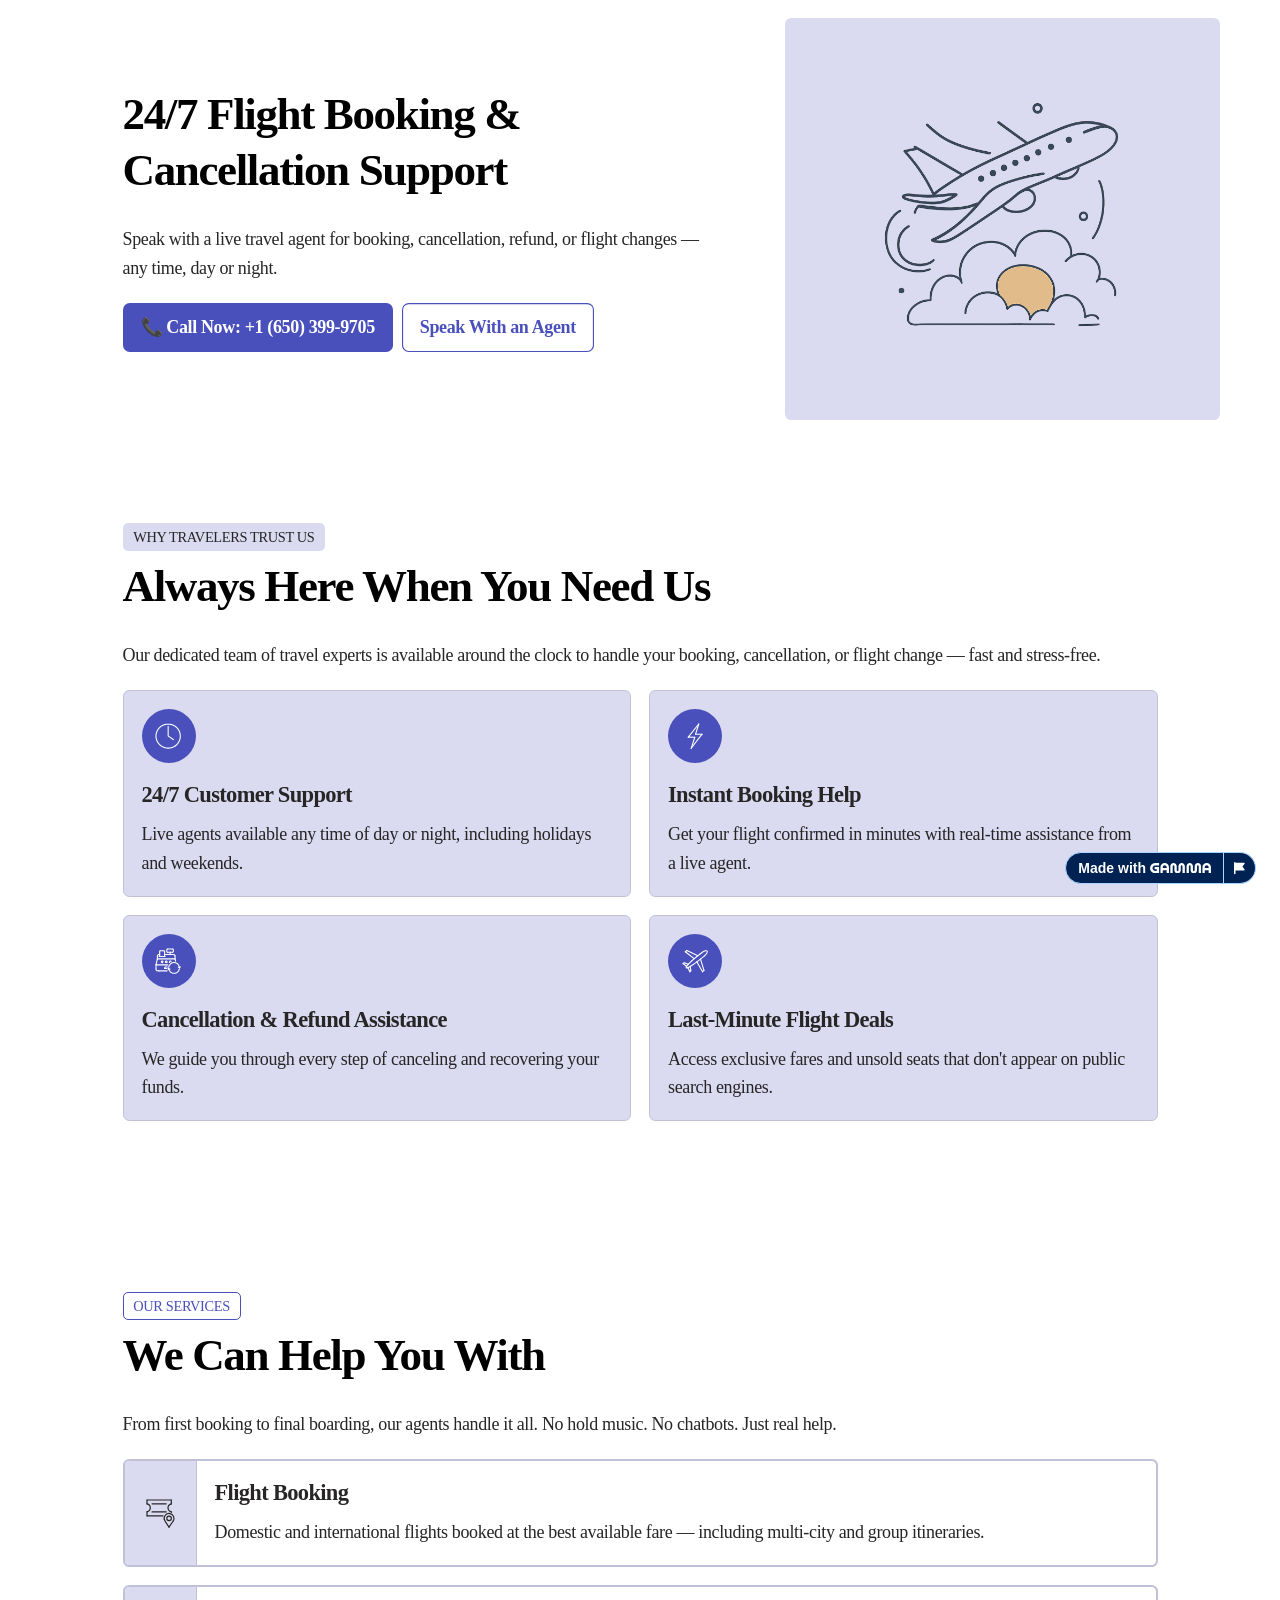
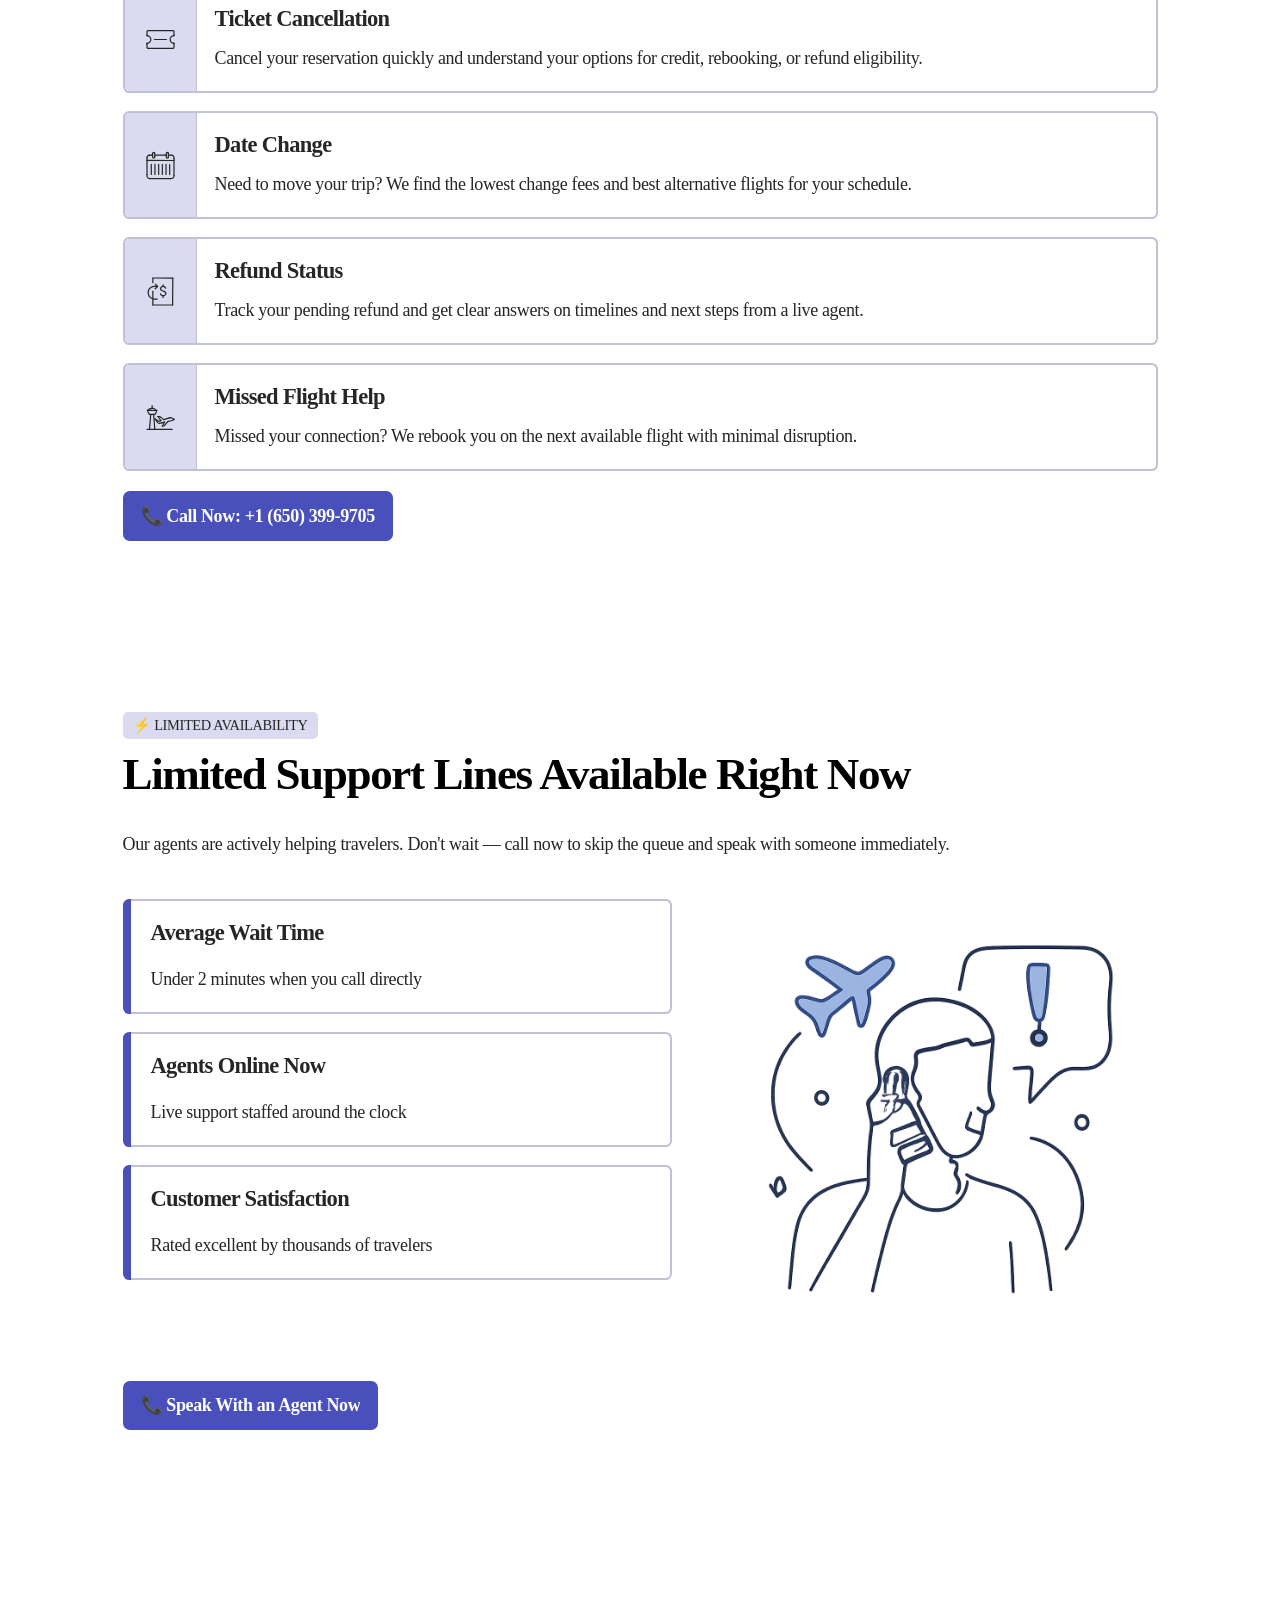
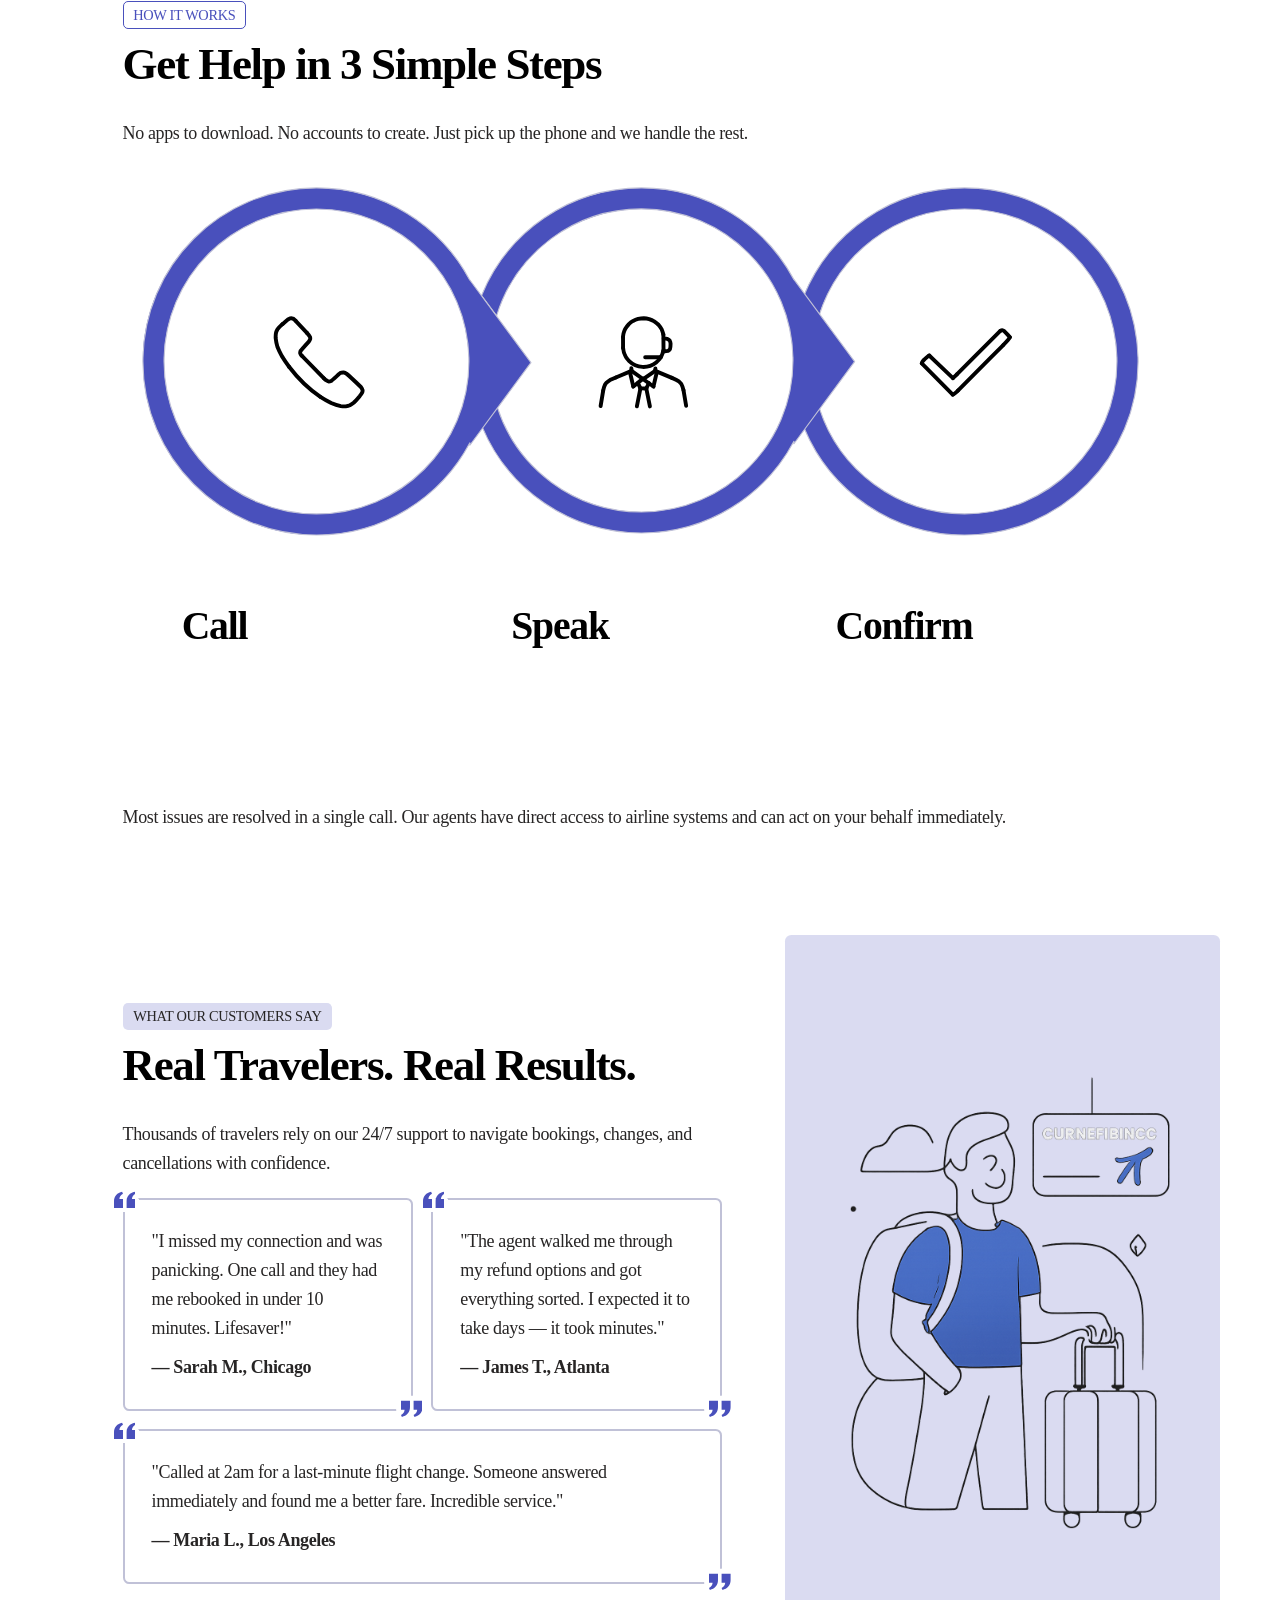
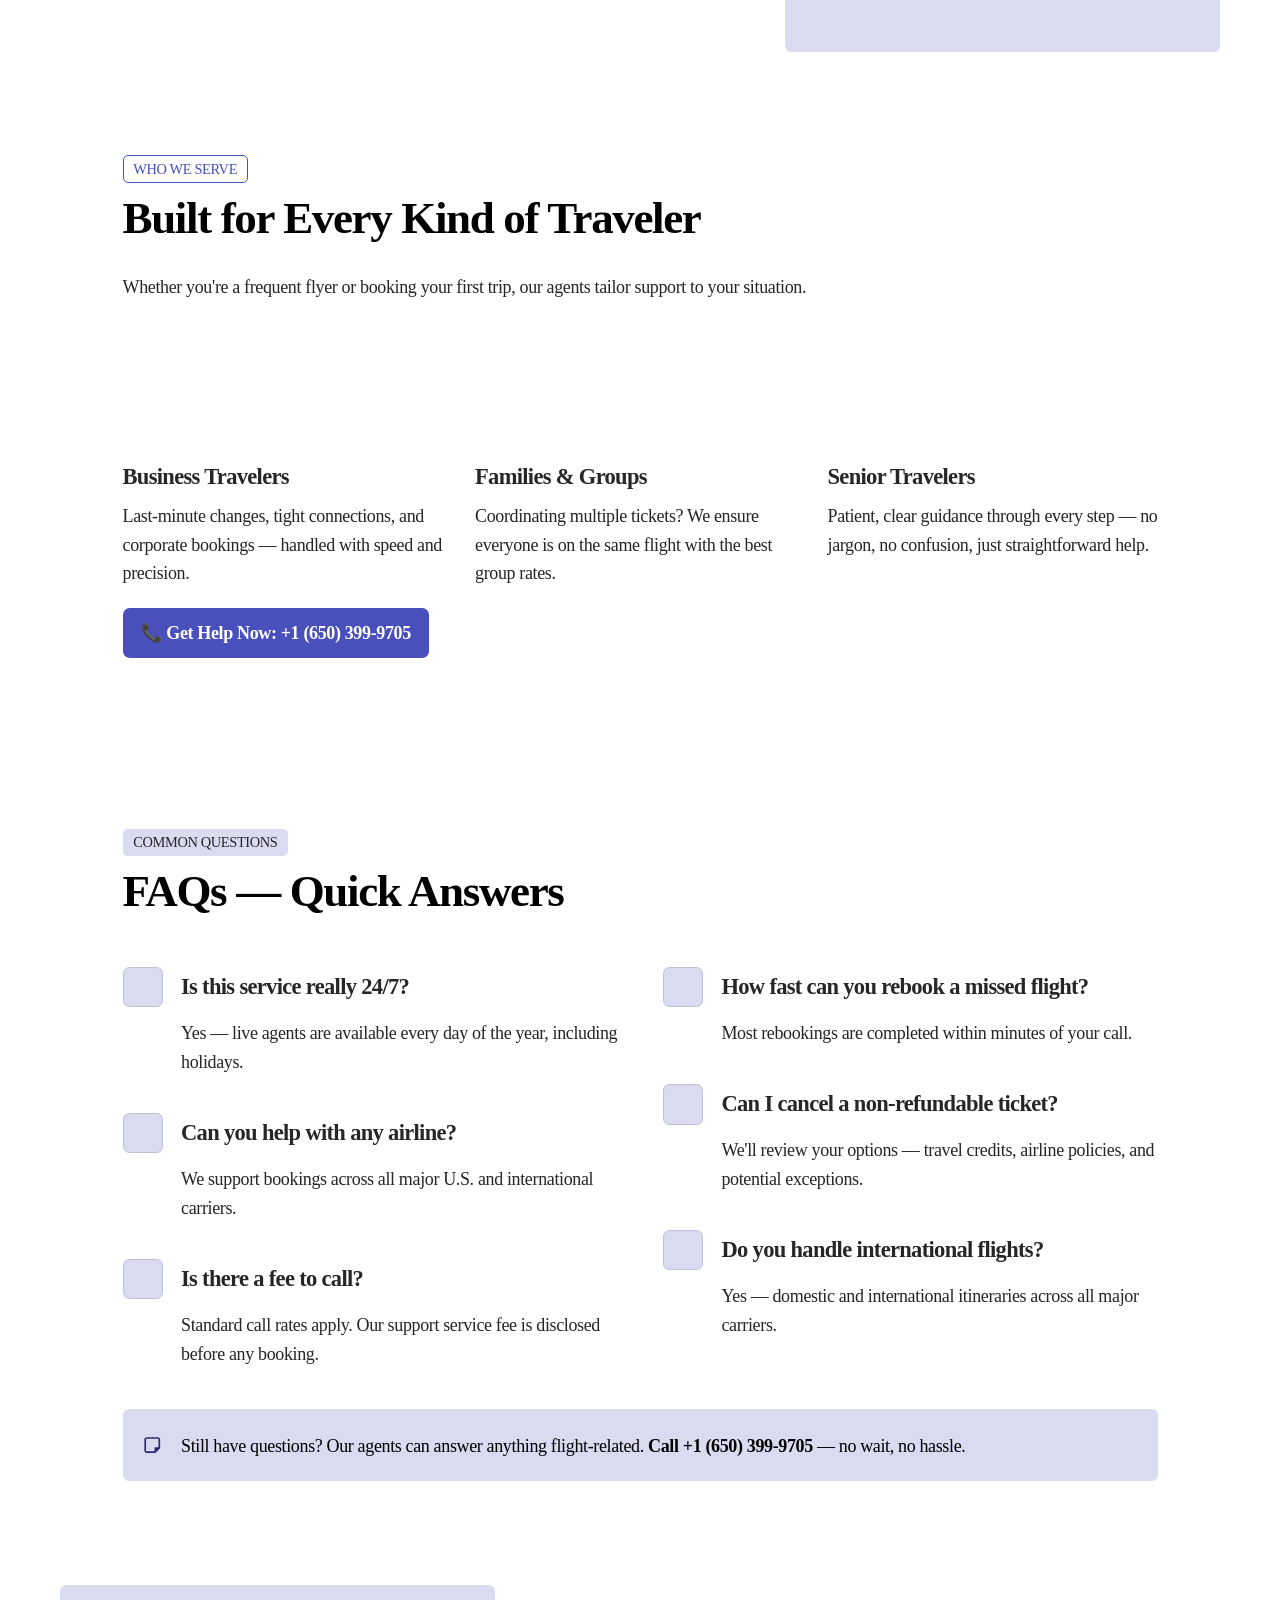
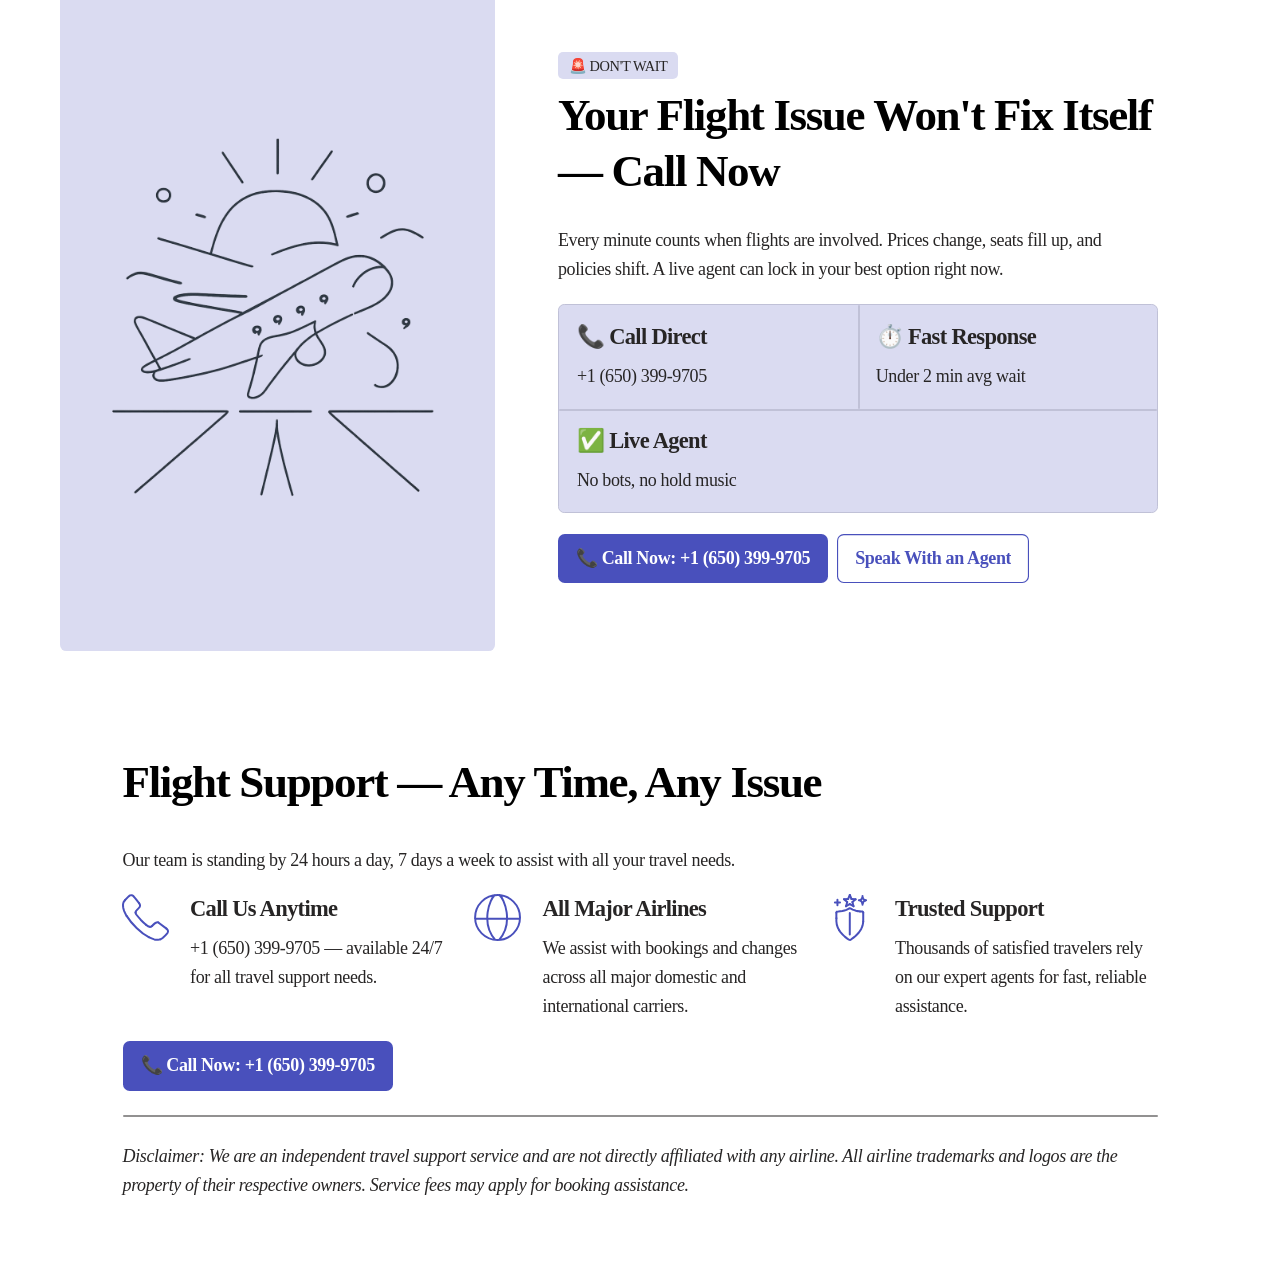
==== commit 7348d2e1: "index.html" ====
--- a/index.html
+++ b/index.html
@@ -154,6 +154,32 @@
   }
 }
 </style>
+
+<style id="clean-gamma-chrome-fix">
+/* Remove Gamma editor-only chrome that leaves the unwanted strip/controls at the right edge. */
+[data-editor-chrome] {
+  display: none !important;
+}
+
+/* Keep the exported page flush to the viewport and prevent a reserved right rail. */
+html, body {
+  width: 100% !important;
+  max-width: 100% !important;
+  margin: 0 !important;
+  padding: 0 !important;
+  overflow-x: hidden !important;
+}
+
+.simple-editor-root,
+.simple-editor-root > .ProseMirror {
+  width: 100% !important;
+  max-width: 100% !important;
+  margin: 0 !important;
+  padding-right: 0 !important;
+}
+
+/* The floating Gamma attribution is separate from the page content; leave it in place. */
+</style>
 </head><body class="chakra-ui-light"><link rel="preload" as="image" href="./24_7 Flight Booking &amp; Cancellation Support_files/fjkWjXT1mQPTsi_A8z2vm.png"><link rel="preload" as="image" href="./24_7 Flight Booking &amp; Cancellation Support_files/4uAImdHeahGsVRCz8EdPF.png"><link rel="preload" as="image" href="./24_7 Flight Booking &amp; Cancellation Support_files/NdnEqGLrxQlLWeS_v3PSq.png"><link rel="preload" as="image" href="./24_7 Flight Booking &amp; Cancellation Support_files/gR5PLHLbPPtVVgbpJc2jf.png"><div id="__next"><div class="css-6rnmr9"><style id="editor-animations-styles">.site-animations-bootstrap .editor-navbar-animations-enabled .ProseMirror .navbar-view-content{opacity:1;transform:none}.site-animations-bootstrap .editor-navbar-animations-enabled .ProseMirror .navbar-view-backdrop{box-shadow:var(--md-shadow), var(--card-border-shadow)}.site-animations-bootstrap .editor-animations-enabled .ProseMirror .animatable-on-load.animatable-on-load-atom,.site-animations-bootstrap .editor-animations-enabled .ProseMirror .animatable-on-load:not(.animatable-on-load-annotatable),.site-animations-bootstrap .editor-animations-enabled .ProseMirror .animatable-on-load.animatable-on-load-annotatable [data-node-view-content],.site-animations-bootstrap .editor-animations-enabled .ProseMirror .animatable-on-load-accent.animatable-on-load-atom,.site-animations-bootstrap .editor-animations-enabled .ProseMirror .animatable-on-load-accent:not(.animatable-on-load-annotatable),.site-animations-bootstrap .editor-animations-enabled .ProseMirror .animatable-on-load-accent.animatable-on-load-annotatable [data-node-view-content],.site-animations-bootstrap .editor-animations-enabled .ProseMirror .animatable-on-load-content-child.animatable-on-load-atom,.site-animations-bootstrap .editor-animations-enabled .ProseMirror .animatable-on-load-content-child:not(.animatable-on-load-annotatable),.site-animations-bootstrap .editor-animations-enabled .ProseMirror .animatable-on-load-content-child.animatable-on-load-annotatable [data-node-view-content],.site-animations-bootstrap .editor-animations-enabled .ProseMirror .animatable-on-load-as-block:not(.block-calloutBox),.site-animations-bootstrap .editor-animations-enabled .ProseMirror .animatable-on-load-as-block.block-calloutBox .calloutBox{opacity:1;transition-property:var(--animation-transition-property);transition-duration:var(--animation-transition-duration);transition-timing-function:var(--animation-easing-function);transform:none}.site-animations-bootstrap .editor-animations-enabled .ProseMirror .is-present-mode .animatable-on-load.animatable-on-load-accent,.site-animations-bootstrap .editor-animations-enabled .ProseMirror .is-full-width .animatable-on-load.animatable-on-load-accent{opacity:1;transform:scale(1)}.site-animations-bootstrap .editor-animations-enabled .ProseMirror .animatable-on-load-content-child.block-image,.site-animations-bootstrap .editor-animations-enabled .ProseMirror .animatable-on-load-content-child.node-smartLayoutCell [data-spotlight-parent]>*{opacity:1;transition-property:var(--animation-transition-property);transition-duration:var(--animation-transition-duration);transition-timing-function:var(--animation-easing-function);transform:none}@media not print{.editor-navbar-animations-enabled .ProseMirror .navbar-view-content{opacity:0;transform:translateY(var(--animation-yOffset));transition-property:opacity,transform;transition-duration:1s;transition-timing-function:var(--animation-easing-function)}.editor-navbar-animations-enabled .ProseMirror .navbar-view-content.animate-has-animated{opacity:1;transform:none}.editor-navbar-animations-enabled .ProseMirror .navbar-view-backdrop{transition-property:box-shadow;transition-duration:1s;transition-timing-function:var(--animation-easing-function)}.editor-navbar-animations-enabled .ProseMirror .navbar-view-backdrop.animate-has-animated{box-shadow:var(--md-shadow), var(--card-border-shadow)}.editor-animations-enabled .ProseMirror .animatable-on-load.animatable-on-load-atom,.editor-animations-enabled .ProseMirror .animatable-on-load:not(.animatable-on-load-annotatable),.editor-animations-enabled .ProseMirror .animatable-on-load.animatable-on-load-annotatable [data-node-view-content]{opacity:0;transform:translateY(var(--animation-yOffset));transition-property:var(--animation-transition-property);transition-duration:var(--animation-transition-duration);transition-timing-function:var(--animation-easing-function)}.editor-animations-enabled .ProseMirror .animatable-on-load.animate-has-animated.animatable-on-load-atom,.editor-animations-enabled .ProseMirror .animatable-on-load.animate-has-animated:not(.animatable-on-load-annotatable),.editor-animations-enabled .ProseMirror .animatable-on-load.animate-has-animated.animatable-on-load-annotatable [data-node-view-content]{opacity:1;transform:none}.editor-animations-enabled .ProseMirror .animatable-on-load-accent.animatable-on-load-atom,.editor-animations-enabled .ProseMirror .animatable-on-load-accent:not(.animatable-on-load-annotatable),.editor-animations-enabled .ProseMirror .animatable-on-load-accent.animatable-on-load-annotatable [data-node-view-content]{opacity:0;transform:translateY(var(--animation-yOffset));transition-property:var(--animation-transition-property);transition-duration:var(--animation-transition-duration);transition-timing-function:var(--animation-easing-function)}.editor-animations-enabled .ProseMirror .animatable-on-load-accent.animate-has-animated.animatable-on-load-atom,.editor-animations-enabled .ProseMirror .animatable-on-load-accent.animate-has-animated:not(.animatable-on-load-annotatable),.editor-animations-enabled .ProseMirror .animatable-on-load-accent.animate-has-animated.animatable-on-load-annotatable [data-node-view-content]{opacity:1;transform:none}.editor-animations-enabled .ProseMirror .animatable-on-load-content-child.animatable-on-load-atom,.editor-animations-enabled .ProseMirror .animatable-on-load-content-child:not(.animatable-on-load-annotatable),.editor-animations-enabled .ProseMirror .animatable-on-load-content-child.animatable-on-load-annotatable [data-node-view-content]{opacity:0;transform:translateY(var(--animation-yOffset));transition-property:var(--animation-transition-property);transition-duration:var(--animation-transition-duration);transition-timing-function:var(--animation-easing-function)}.editor-animations-enabled .ProseMirror .animatable-on-load-content-child.animate-has-animated.animatable-on-load-atom,.editor-animations-enabled .ProseMirror .animatable-on-load-content-child.animate-has-animated:not(.animatable-on-load-annotatable),.editor-animations-enabled .ProseMirror .animatable-on-load-content-child.animate-has-animated.animatable-on-load-annotatable [data-node-view-content]{opacity:1;transform:none}.editor-animations-enabled .ProseMirror .animatable-on-load-as-block:not(.block-calloutBox),.editor-animations-enabled .ProseMirror .animatable-on-load-as-block.block-calloutBox .calloutBox{opacity:0;transform:translateY(var(--animation-yOffset));transition-property:var(--animation-transition-property);transition-duration:var(--animation-transition-duration);transition-timing-function:var(--animation-easing-function)}.editor-animations-enabled .ProseMirror .animatable-on-load-as-block.animate-has-animated:not(.block-calloutBox),.editor-animations-enabled .ProseMirror .animatable-on-load-as-block.animate-has-animated.block-calloutBox .calloutBox{opacity:1;transform:none}.editor-animations-enabled .ProseMirror .is-present-mode .animatable-on-load.animatable-on-load-accent{opacity:0;transform:scale(.9)}.editor-animations-enabled .ProseMirror .is-present-mode .animatable-on-load.animatable-on-load-accent.animate-has-animated{opacity:1;transform:scale(1)}.editor-animations-enabled .ProseMirror .is-full-width .animatable-on-load.animatable-on-load-accent{opacity:0;transform:scale(.9)}.editor-animations-enabled .ProseMirror .is-full-width .animatable-on-load.animatable-on-load-accent.animate-has-animated{opacity:1;transform:scale(1)}.editor-animations-enabled .ProseMirror .animatable-on-load-content-child.block-image{opacity:0;transition-property:var(--animation-transition-property);transition-duration:var(--animation-transition-duration);transition-timing-function:var(--animation-easing-function);transform:translateY(var(--animation-yOffset))}.editor-animations-enabled .ProseMirror .animatable-on-load-content-child.block-image.animate-has-animated{opacity:1;transform:none}.editor-animations-enabled .ProseMirror .node-gallery .animatable-on-load-content-child.block-image{transition-delay:calc(var(--animation-transition-delay) * var(--animate-index))}.editor-animations-enabled .ProseMirror .animatable-on-load-content-child.node-smartLayoutCell [data-spotlight-parent]>*{opacity:0;transition-property:var(--animation-transition-property);transition-duration:var(--animation-transition-duration);transition-timing-function:var(--animation-easing-function);transform:translateY(var(--animation-yOffset));transition-delay:calc(var(--animation-transition-delay) * var(--animate-index))}.editor-animations-enabled .ProseMirror .animatable-on-load-content-child.node-smartLayoutCell.animate-has-animated [data-spotlight-parent]>*{opacity:1;transform:none}.editor-animations-enabled .ProseMirror .animatable-on-load-content-child.node-smartLayoutCell.animate-has-animated [data-spotlight-parent].smart-layout-cell-not-emphasized>*{opacity:.5}}</style><div id="sites-animations-script"><script>(()=>{var o=()=>{requestAnimationFrame(()=>{window.gammaSiteAnimationsInitialized===!0?console.log("%c[animateOnLoad] - ALREADY INITIALIZED $$$$$$$$$$$$$$$$$$$$","background-color: orange; color: black; padding: 5px; font-size: 1.5em;"):(console.log("%c[animateOnLoad] ADDING site-animations-bootstrap class $$$$$$$$$$$$$$$$$$$$","background-color: aqua; color: black; padding: 5px; font-size: 1.5em;"),document.body.classList.add("site-animations-bootstrap"))})};if("PerformanceObserver"in window){let n=new PerformanceObserver(e=>{for(let a of e.getEntries())a.name==="first-contentful-paint"&&(o(),n.disconnect())});n.observe({entryTypes:["paint"]})}else console.warn("PerformanceObserver not supported. Animating now."),o();})();
 </script></div><style id="global-styles">:root{--100vh:100%}html{min-height:var(--100vh);min-height:-webkit-fill-available;height:var(--100vh);height:-webkit-fill-available}body{--100vh:100vh;--editor-width:100vw;position:relative}[data-node-view-content-inner=paragraph]:empty:after{content:" "}</style><div class="simple-editor-root editor-animations-enabled css-1kxonj9" style="--animation-yOffset:20px;--animation-transition-property:opacity, transform;--animation-transition-duration:1s;--animation-transition-delay:0.15s;--animation-easing-function:cubic-bezier(0.22, 1, 0.36, 1)" data-is-mobile="false"><div class="ProseMirror tiptap    " contenteditable="false" role="textbox" translate="no"><div class="react-renderer node-document node-document"><div as="div" data-testid="doc-node-root" style="white-space:normal;height:100%" data-node-view-wrapper=""><svg width="0" height="0" style="--card-background-color:#FFFFFF;--card-background-image:none;--card-border-color:#E5E0DF;--card-backdrop-filter:none;--card-border:var(--card-border-width) solid var(--card-border-color);--card-border-width:0.0625em;--card-border-radius:0.6em;--gml-card-frame-radius:calc(0.6 * var(--font-size, 1rem));--card-shadow-distance:0.4em;--card-border-shadow:0 0 0 0.0625em #E5E0DF;--card-box-shadow:0 0.25em 0.375em -0.0625em rgba(0, 0, 0, 0.1), 0 0.125em 0.25em -0.0625em rgba(0, 0, 0, 0.06);--card-shadow:0 0 0 0.0625em #E5E0DF, 0 0.25em 0.375em -0.0625em rgba(0, 0, 0, 0.1), 0 0.125em 0.25em -0.0625em rgba(0, 0, 0, 0.06);--clickable-background-color:#f2f2f299;--card-padding-factor:1;--gml-card-frame-inset:0;--box-border-radius:0.35em;--shape-border-width:0.0625em;--line-thickness:max(round(0.125em, 1px), 1px);--button-border-radius:0.375em;--shape-bg-image:var(--accent-gradient-background);--shape-bg-color-alpha:#dadbf1ff;--shape-bg-color-alpha-dim:#cfd0edff;--shape-bg-color-alpha-light:#e5e6f5ff;--shape-bg-color:#dadbf1ff;--shape-border-color:#c0c1d7ff;--shape-text-color:#272525;--line-color:#c0c1d7ff;--shape-bg-image-svg:url(#theme-accent-background-gradient-linear);--shape-bg-image-svg-rtl:url(#theme-accent-background-gradient-linear-rtl);--shape-fill:var(--accent-gradient-fill, var(--accent-color));--shape-fill-opacity:1;--shape-fill-svg:url(#theme-accent-gradient-linear) var(--accent-color);--shape-fill-svg-rtl:url(#theme-accent-gradient-linear-rtl) var(--accent-color);--shape-fill-svg-dim:var(--accent-color-dim);--shape-fill-svg-light:var(--accent-color-light);--shape-fill-text-color:#fff;--accent-color-dim:#2f36a2ff;--accent-color-light:#6269d5ff;--shape-shadow:none;--clickable-shadow:0 0.25em 0.375em -0.0625em rgba(0, 0, 0, 0.1), 0 0.125em 0.25em -0.0625em rgba(0, 0, 0, 0.06);--gml-shape-fill:var(--accent-color);--gml-shape-stroke:var(--line-color);--gml-shape-stroke-width:1;--palette-count:1;--palette-1:#4950bc;--palette-1-contrast-text:#fff;--palette-2:#4950bc;--palette-2-contrast-text:#fff;--palette-3:#4950bc;--palette-3-contrast-text:#fff;--palette-4:#4950bc;--palette-4-contrast-text:#fff;--palette-5:#4950bc;--palette-5-contrast-text:#fff;--palette-6:#4950bc;--palette-6-contrast-text:#fff;--palette-7:#4950bc;--palette-7-contrast-text:#fff;--palette-8:#4950bc;--palette-8-contrast-text:#fff;--palette-9:#4950bc;--palette-9-contrast-text:#fff;--palette-10:#4950bc;--palette-10-contrast-text:#fff;--palette-11:#4950bc;--palette-11-contrast-text:#fff;--palette-12:#4950bc;--palette-12-contrast-text:#fff;--body-font:&quot;Inter&quot;;--heading-font:&quot;Inter&quot;;--heading-font-weight:700;--body-font-weight:400;--letter-spacing-body:-0.02em;--letter-spacing-heading:-0.03em;--line-height-body:1.6;--line-height-heading:1.25;--eyebrow-font:var(--body-font);--eyebrow-font-weight:var(--body-font-weight);--eyebrow-color:#4950bc;--eyebrow-transform:uppercase;--eyebrow-font-style:normal;--caption-font:var(--body-font);--caption-font-weight:var(--body-font-weight);--caption-color:#27252580;--caption-transform:none;--caption-font-style:normal;--label-font:var(--body-font);--label-font-weight:var(--body-font-weight);--label-color:#4950bc;--label-solid-text:#272525;--label-transform:uppercase;--label-font-style:normal;--accent-color:#4950bc;--accent-contrast-color:#fff;--accent-color-background-muted:#dadbf1ff;--callout-note-bg:#dadbf1ff;--callout-note-icon:#292d70ff;--callout-body:#000;--expandable-hover-background:#4950bc1a;--neutral-border-color:rgba(0, 0, 0, 0.08);--neutral-background-color:#f2f2f2ff;--surface-color:#f2f2f2ff;--surface-contrast-color:#272525;--button-color:#4950bc;--button-color-inverted:#fff;--accent-color-readable:#4950bc;--link-color:#4950bc;--link-color-hover:#6e74caff;--link-box-shadow:0 0 0px 3px #4950bcff;--palette-1-readable:#4950bc;--palette-2-readable:#4950bc;--palette-3-readable:#4950bc;--palette-4-readable:#4950bc;--palette-5-readable:#4950bc;--palette-6-readable:#4950bc;--palette-7-readable:#4950bc;--palette-8-readable:#4950bc;--palette-9-readable:#4950bc;--palette-10-readable:#4950bc;--palette-11-readable:#4950bc;--palette-12-readable:#4950bc;--body-color:#272525;--body-color-muted:#27252580;--body-color-inverted:#fff;--figure-placeholder-bg:#E2E8F0;--figure-placeholder-color:#A0AEC0;--link-color-inverted:#fff;--highlight-color-dark:var(--body-color-inverted);--highlight-color-light:var(--body-color);--highlight-link-color-hover-dark:#e6e6e6ff;--highlight-link-color-hover-light:#413e3eff;--heading-color:#000000;--heading-contrast-color:#fff;--card-color:#FFFFFF;--card-color-mask:#ffffffd9;--placeholder-button-bg-color:var(--chakra-colors-gray-200);--placeholder-button-bg-hover-color:var(--chakra-colors-gray-300);--placeholder-button-text-color:var(--chakra-colors-gray-400);--placeholder-button-text-hover-color:var(--chakra-colors-gray-700)"><defs><filter id="theme-accent-color-fill"><feflood flood-color="#4950bc" result="flood"></feflood><fecomposite in="flood" in2="SourceAlpha" operator="in"></fecomposite></filter><filter id="theme-body-color-fill"><feflood flood-color="#272525" result="flood"></feflood><fecomposite in="flood" in2="SourceAlpha" operator="in"></fecomposite></filter></defs></svg><div class="css-10klw3m"><div class="doc-content-wrapper css-1ovzhgn" data-canvas-margin=""><div data-doc-background-element="true" data-canvas-margin="" contenteditable="false" class="css-1m99umk"><div data-testid="doc-background" data-canvas-margin="" class="css-1pvavc6"></div></div><div class="css-11w65sc"></div><div class="motion-present-mode-bg css-13tds3o" data-doc-background-element-present-mode="true" data-export-master="true" style="opacity: 1;"></div><div class="document-content is-doc-mode css-6s09y6" data-canvas-margin=""><div style="white-space:pre-wrap;width:100%" data-canvas-margin="" data-node-view-content=""><div data-node-view-content-inner="document" style="whitespace:inherit"><div class="react-renderer node-card block block-card first-block"><div as="div" style="white-space:normal;min-height:0" data-pos="1" data-node-view-wrapper=""><div data-animate-value="doc" data-card-id="e6z3zi6kh5a248i" data-card-scroll-element="true" class="card-wrapper card-expanded css-fz7q3g"><div class="card-body css-16svvzk" data-card-body="e6z3zi6kh5a248i" data-selection-ring="true" data-guider-highlight="card-body" data-content-reference="true" data-testid="card-body" data-hide-comments="false"><div class="card-body-background css-gk749a" contenteditable="false" data-export-master="true"></div><div class="card-layout css-1st7zbf" spellcheck="false"><div class="chakra-stack css-npqy1l" data-card-overlay-ui="true" contenteditable="false"><div class="css-17xejub"></div><div class="css-17xejub"></div></div><div dir="ltr" class="card-content is-full-width is-borderless" data-node-view-content="" style="white-space:pre-wrap"><div data-node-view-content-inner="card" style="whitespace:inherit"><div contenteditable="false" draggable="true" data-layout-item-id="accent" class="react-renderer node-cardAccentLayoutItem animatable-on-load animatable-on-load-atom animatable-on-load-accent animate-has-animated"><div as="div" data-pos="2" data-disable-shrink-item="always" style="white-space:normal;display:flex" data-node-view-wrapper=""><div data-content-reference="true" data-change-focus-point-el="true" class="card-layout-cell-bg css-1paqkdj" data-selection-ring="inside" data-selection-background="true" data-card-layout="right" data-testid="card-accent-layout-item" data-fit-type="fit" data-drag-handle="true"><div data-image-fit-bg="true" data-layout-cut="right" class="css-mbbmfu"></div><img src="./24_7 Flight Booking &amp; Cancellation Support_files/fjkWjXT1mQPTsi_A8z2vm.png" class="reset-max-width-with-margins css-132qwya" data-layout-cut-fg="right"></div></div></div><div data-layout-item-id="body" class="react-renderer node-cardLayoutItem node-cardLayoutItem"><div dir="ltr" as="div" style="white-space:normal" data-node-view-wrapper=""><div data-content-reference="true" class="card-layout-cell-bg css-1nognld" data-selection-ring="true" data-selection-background="true"><div style="white-space:pre-wrap;width:100%" data-node-view-content=""><div data-node-view-content-inner="cardLayoutItem" style="whitespace:inherit"><div class="gml-heading-wrapper animatable-on-load first-block first-block-in-card gml-commentable-block animate-has-animated" style="align-items:var(--flex-align)" data-pos="4"><h1 class="gml-heading gml-heading-text heading themed-heading" dir="auto" data-placeholder="Untitled" style="align-self:var(--descendant-align-self, self-start)">24/7 Flight Booking &amp; Cancellation Support</h1></div><div class="gml-paragraph-wrapper animatable-on-load gml-commentable-block animate-has-animated" data-pos="48"><p class="gml-paragraph" dir="auto">Speak with a live travel agent for booking, cancellation, refund, or flight changes — any time, day or night.</p></div><div class="react-renderer node-buttonGroup animatable-on-load-as-block block block-buttonGroup last-block animate-has-animated"><div style="white-space:normal" data-pos="159" data-node-view-wrapper=""><div dir="auto" data-selection-ring="padded" class="css-aoovrx"><div data-node-view-content="" style="white-space:pre-wrap"><div data-node-view-content-inner="buttonGroup" style="whitespace:inherit"><div class="react-renderer node-button node-button"><div data-node-view-wrapper="" style="white-space:normal"><a rel="noopener nofollow" class="chakra-link chakra-button button themed-heading-no-gradient css-1n705t" href="tel:+16503999705" data-variant="solid" style="background-color:var(--button-color);background-image:var(--button-gradient);border-radius:var(--button-border-radius, var(--box-border-radius));font-family:var(--body-font)" data-export-as-image="true" data-export-link="tel:+16503999705" data-is-current-page="false"><div class="chakra-text css-16hnql8" style="color:var(--button-color-inverted)"><div data-node-view-content="" style="white-space:pre-wrap"><div data-node-view-content-inner="button" style="whitespace:inherit"><span class="emoji node-emoji" native="📞" contenteditable="false">📞</span> Call Now: +1 (650) 399-9705</div></div></div></a></div></div><div class="react-renderer node-button node-button"><div data-node-view-wrapper="" style="white-space:normal"><a rel="noopener nofollow" class="chakra-link chakra-button button css-1n705t" href="tel:+16503999705" data-variant="outline" style="border:0px;box-shadow:inset 0 0 0 max(1px, var(--shape-border-width)) var(--button-color);background-color:var(--shape-bg-color-override, var(--card-color));border-radius:var(--button-border-radius, var(--box-border-radius));font-family:var(--body-font)" data-export-as-image="true" data-export-link="tel:+16503999705" data-is-current-page="false"><div class="chakra-text css-16hnql8" style="color:var(--button-color)"><div data-node-view-content="" style="white-space:pre-wrap"><div data-node-view-content-inner="button" style="whitespace:inherit">Speak With an Agent</div></div></div></a></div></div></div></div></div></div></div></div></div></div></div></div></div></div></div></div><div contenteditable="false" class="card-divider css-aosqw5" data-editor-chrome="" data-is-nested-card="false" data-print-hidden="true" data-id="card-divider"><div role="group" class="chakra-button__group card-divider-button-group css-11h1gik" data-attached="" data-orientation="horizontal" data-guider-highlight="add-card-button" dir="ltr"><button type="button" class="chakra-button insert-card-button css-ikza9p" aria-label="Insert section"><svg aria-hidden="true" focusable="false" data-prefix="fas" data-icon="plus" class="svg-inline--fa fa-plus fa-fw " role="img" xmlns="http://www.w3.org/2000/svg" viewBox="0 0 448 512"><path fill="currentColor" d="M256 80c0-17.7-14.3-32-32-32s-32 14.3-32 32l0 144L48 224c-17.7 0-32 14.3-32 32s14.3 32 32 32l144 0 0 144c0 17.7 14.3 32 32 32s32-14.3 32-32l0-144 144 0c17.7 0 32-14.3 32-32s-14.3-32-32-32l-144 0 0-144z"></path></svg></button><button type="button" class="chakra-button insert-ai-card-button css-hgkz48" aria-label="Insert section"><div class="chakra-stack css-1s8xvjb" aria-hidden="true" focusable="false"><svg aria-hidden="true" focusable="false" data-prefix="fas" data-icon="sparkles" class="svg-inline--fa fa-sparkles fa-fw " role="img" xmlns="http://www.w3.org/2000/svg" viewBox="0 0 512 512"><path fill="currentColor" d="M327.5 85.2c-4.5 1.7-7.5 6-7.5 10.8s3 9.1 7.5 10.8L384 128l21.2 56.5c1.7 4.5 6 7.5 10.8 7.5s9.1-3 10.8-7.5L448 128l56.5-21.2c4.5-1.7 7.5-6 7.5-10.8s-3-9.1-7.5-10.8L448 64 426.8 7.5C425.1 3 420.8 0 416 0s-9.1 3-10.8 7.5L384 64 327.5 85.2zM205.1 73.3c-2.6-5.7-8.3-9.3-14.5-9.3s-11.9 3.6-14.5 9.3L123.3 187.3 9.3 240C3.6 242.6 0 248.3 0 254.6s3.6 11.9 9.3 14.5l114.1 52.7L176 435.8c2.6 5.7 8.3 9.3 14.5 9.3s11.9-3.6 14.5-9.3l52.7-114.1 114.1-52.7c5.7-2.6 9.3-8.3 9.3-14.5s-3.6-11.9-9.3-14.5L257.8 187.4 205.1 73.3zM384 384l-56.5 21.2c-4.5 1.7-7.5 6-7.5 10.8s3 9.1 7.5 10.8L384 448l21.2 56.5c1.7 4.5 6 7.5 10.8 7.5s9.1-3 10.8-7.5L448 448l56.5-21.2c4.5-1.7 7.5-6 7.5-10.8s-3-9.1-7.5-10.8L448 384l-21.2-56.5c-1.7-4.5-6-7.5-10.8-7.5s-9.1 3-10.8 7.5L384 384z"></path></svg></div></button><button type="button" class="chakra-button css-15o3cjh" aria-label="Add from template" data-guider-highlight="add-card-template-button"><svg aria-hidden="true" focusable="false" data-prefix="far" data-icon="table-layout" class="svg-inline--fa fa-table-layout fa-fw " role="img" xmlns="http://www.w3.org/2000/svg" viewBox="0 0 512 512"><path fill="currentColor" d="M448 80c8.8 0 16 7.2 16 16l0 64L48 160l0-64c0-8.8 7.2-16 16-16l384 0zM48 416l0-208 96 0 0 224-80 0c-8.8 0-16-7.2-16-16zm144 16l0-224 272 0 0 208c0 8.8-7.2 16-16 16l-256 0zM64 32C28.7 32 0 60.7 0 96L0 416c0 35.3 28.7 64 64 64l384 0c35.3 0 64-28.7 64-64l0-320c0-35.3-28.7-64-64-64L64 32z"></path></svg></button></div></div></div></div></div><div class="react-renderer node-card block block-card"><div as="div" style="white-space:normal;min-height:0" data-pos="215" data-node-view-wrapper=""><div data-animate-value="doc" data-card-id="vcu5jv5l43w0p3x" data-card-scroll-element="true" class="card-wrapper card-expanded css-fz7q3g"><div class="card-body css-16svvzk" data-card-body="vcu5jv5l43w0p3x" data-selection-ring="true" data-guider-highlight="card-body" data-content-reference="true" data-testid="card-body" data-hide-comments="false"><div class="card-body-background css-gk749a" contenteditable="false" data-export-master="true"></div><div class="card-layout css-1iig9r1" spellcheck="false"><div class="chakra-stack css-npqy1l" data-card-overlay-ui="true" contenteditable="false"><div class="css-17xejub"></div><div class="css-17xejub"></div></div><div dir="ltr" class="card-content is-full-width is-borderless" data-node-view-content="" style="white-space:pre-wrap"><div data-node-view-content-inner="card" style="whitespace:inherit"><div data-layout-item-id="body" class="react-renderer node-cardLayoutItem node-cardLayoutItem"><div dir="ltr" as="div" style="white-space:normal" data-node-view-wrapper=""><div data-content-reference="true" class="card-layout-cell-bg css-1jw19ud" data-selection-ring="true" data-selection-background="true"><div style="white-space:pre-wrap;width:100%" data-node-view-content=""><div data-node-view-content-inner="cardLayoutItem" style="whitespace:inherit"><div class="gml-label-group animatable-on-load first-block first-block-in-card gml-commentable-block animate-has-animated" data-pos="217" dir="auto"><div class="gml-label-group__items"><span class="gml-label-wrapper" data-pos="218"><span class="gml-label" data-variant="solid"><span class="gml-label__content">Why Travelers Trust Us</span></span></span></div></div><div class="gml-heading-wrapper animatable-on-load gml-commentable-block animate-has-animated" style="align-items:var(--flex-align)" data-pos="243"><h1 class="gml-heading gml-heading-text heading themed-heading" dir="auto" data-placeholder="Heading 1" style="align-self:var(--descendant-align-self, self-start)">Always Here When You Need Us</h1></div><div class="gml-paragraph-wrapper animatable-on-load gml-commentable-block animate-has-animated" data-pos="273"><p class="gml-paragraph" dir="auto">Our dedicated team of travel experts is available around the clock to handle your booking, cancellation, or flight change — fast and stress-free.</p></div><div class="react-renderer node-smartLayout animatable-on-load-content-parent block block-smartLayout last-block animate-has-animated"><div class="" dir="ltr" style="white-space:normal;position:relative;display:grid;grid-template-columns:100%" data-pos="420" data-node-view-wrapper=""><div data-selection-ring="true" class="themed-shape-outside-text css-3ucpgn"><div data-node-view-content-outer="smartLayout" data-node-view-content="" style="white-space:pre-wrap"><div data-node-view-content-inner="smartLayout" style="whitespace:inherit"><div class="react-renderer node-smartLayoutCell animatable-on-load-content-child animate-has-animated" style="--animate-index: 1"><div style="white-space:normal" data-pos="421" data-node-view-wrapper=""><div data-spotlight-parent="true" class="css-1doss8g" style="--descendant-align-self-left:flex-start;--descendant-align-self-center:center;--descendant-align-self-right:flex-end"><div data-content-reference="true" class="grid-item grid-item-horizontal css-1xexl9k" data-selection-ring="true"><div data-grid-item="true" class="themed-shape-outside-text themed-html-shape-background styled-grid-cell css-knkcef"><div class="css-0"><div contenteditable="false" class="themed-html-shape-fill themed-shape-text-over-fill css-1zgjsp" style="border-radius:9999px"><div class="themed-heading css-gmuwbf"><div class="image css-1l6ybgp" role="group" data-smart-layout-image-drop-target="true"><div class="css-1230m0r"><svg xmlns="http://www.w3.org/2000/svg" viewBox="4 11.072999954223633 1016 1001.85400390625" width="200px" height="200px" class="colorable-icon" data-export-recolorable-svg="true" overflow="visible"><g id="skeleton-paths" stroke-width="45.0"><path id="path-0-0" d="M818.034 910.962L815.835 912.592L813.506 914.298L810.758 916.292L808.233 918.085L806.048 919.617L803.685 921.265L801.508 922.777L798.985 924.502L796.147 926.400L792.490 928.803L788.279 931.522L783.659 934.456L778.942 937.381L774.352 940.168L770.211 942.636L766.676 944.700L763.889 946.300L761.233 947.797L758.587 949.270L755.644 950.892L752.610 952.531L749.573 954.145L746.511 955.746L743.591 957.256L741.017 958.573L738.532 959.824L736.396 960.881L734.005 962.048L731.951 963.037L729.381 964.261L726.640 965.544L723.162 967.150L719.656 968.742L716.141 970.308L712.827 971.751L709.184 973.300L705.223 974.952L701.278 976.566L697.775 977.966L695.023 979.043L692.398 980.054L689.689 981.081L686.608 982.231L683.506 983.360L680.784 984.329L678.266 985.209L676.066 985.969L673.643 986.801L671.436 987.548L668.909 988.384L666.279 989.221L662.812 990.306L658.773 991.539L654.209 992.901L649.525 994.245L644.836 995.542L640.275 996.760L636.178 997.819L632.574 998.715L629.307 999.496L625.747 1000.321L622.192 1001.129L618.640 1001.907L615.568 1002.552L612.505 1003.170L609.472 1003.762L606.260 1004.369L602.666 1005.019L599.141 1005.636L595.597 1006.230L592.568 1006.714L589.507 1007.181L586.472 1007.626L583.410 1008.067L580.260 1008.511L577.199 1008.923L574.497 1009.269L571.922 1009.568L569.806 1009.800L567.294 1010.067L564.639 1010.347L561.678 1010.660L558.553 1010.987L555.632 1011.276L552.500 1011.567L549.555 1011.812L546.884 1012.021L544.364 1012.191L542.191 1012.324L539.681 1012.454L537.530 1012.551L534.932 1012.646L532.430 1012.722L529.382 1012.802L526.446 1012.862L523.782 1012.904L521.269 1012.923L519.096 1012.927L516.624 1012.921L514.461 1012.908L511.907 1012.881L509.345 1012.844L506.340 1012.792L503.361 1012.733L500.715 1012.675L498.175 1012.612L496.002 1012.554L493.556 1012.484L491.383 1012.420L488.937 1012.346L486.764 1012.279L484.319 1012.185L482.146 1012.078L479.653 1011.914L477.475 1011.751L474.953 1011.546L472.834 1011.369L470.357 1011.155L468.267 1010.970L465.779 1010.744L463.624 1010.544L461.156 1010.306L459.066 1010.093L456.666 1009.829L454.505 1009.573L452.030 1009.264L449.824 1008.978L447.357 1008.649L445.203 1008.353L442.695 1007.995L440.110 1007.613L437.098 1007.157L433.999 1006.669L431.374 1006.236L428.751 1005.773L426.642 1005.384L424.097 1004.910L422.012 1004.520L419.473 1004.040L417.005 1003.559L414.038 1002.967L411.048 1002.346L408.370 1001.772L405.725 1001.184L403.561 1000.687L401.040 1000.101L398.972 999.612L396.472 999.013L393.921 998.391L390.444 997.517L386.378 996.458L381.793 995.213L377.100 993.896L372.420 992.542L367.756 991.150L363.230 989.753L359.169 988.455L355.728 987.326L353.043 986.428L350.450 985.547L347.649 984.581L344.073 983.318L339.966 981.825L335.491 980.149L330.943 978.405L326.417 976.630L322.004 974.858L318.004 973.210L314.434 971.697L311.688 970.509L309.095 969.366L307.006 968.437L304.406 967.275L301.729 966.060L298.617 964.630L295.642 963.226L293.037 961.975L290.539 960.752L288.402 959.699L286.018 958.522L283.977 957.504L281.476 956.243L279.318 955.140L276.824 953.847L274.800 952.776L272.334 951.450L270.164 950.268L267.542 948.826L265.011 947.420L262.035 945.760L259.099 944.106L256.415 942.571L253.867 941.075L251.598 939.712L249.077 938.183L246.838 936.817L244.307 935.266L241.698 933.643L238.213 931.437L234.174 928.825L229.697 925.872L225.558 923.093L221.942 920.635L219.139 918.709L216.616 916.950L214.455 915.403L211.978 913.596L209.304 911.615L206.241 909.336L203.180 907.040L200.529 905.032L198.091 903.163L195.994 901.525L193.595 899.618L191.012 897.523L188.070 895.114L185.036 892.614L182.331 890.377L179.720 888.195L177.534 886.332L175.123 884.228L172.637 882.002L169.823 879.450L166.939 876.800L164.388 874.429L161.843 872.021L159.641 869.900L157.173 867.477L154.993 865.310L152.549 862.863L150.379 860.687L147.940 858.234L145.778 856.050L143.356 853.580L141.226 851.387L138.791 848.865L136.377 846.338L133.675 843.479L131.002 840.587L128.621 837.969L126.372 835.434L124.499 833.281L122.484 830.921L120.644 828.735L118.590 826.283L116.759 824.090L114.775 821.693L112.970 819.478L110.975 816.976L109.219 814.734L107.276 812.221L105.225 809.534L102.642 806.118L99.984 802.559L97.436 799.104L95.440 796.345L93.669 793.851L92.153 791.674L90.519 789.300L89.020 787.095L87.303 784.539L85.543 781.882L83.566 778.856L81.670 775.911L79.975 773.249L78.388 770.724L76.978 768.451L75.473 765.981L74.103 763.696L72.626 761.208L71.291 758.943L69.821 756.417L68.352 753.843L66.712 750.924L65.041 747.906L63.537 745.167L62.058 742.426L60.705 739.873L59.198 736.983L57.752 734.172L56.438 731.594L55.176 729.076L53.903 726.483L52.464 723.508L50.976 720.379L49.510 717.249L48.065 714.117L46.651 710.985L45.240 707.798L43.710 704.255L42.227 700.776L40.798 697.357L39.703 694.689L38.624 691.994L37.541 689.235L36.175 685.690L34.665 681.671L33.037 677.228L31.410 672.659L29.822 668.057L28.286 663.458L26.844 658.994L25.605 655.065L24.551 651.614L23.764 648.974L22.993 646.311L22.350 644.057L21.622 641.476L20.992 639.185L20.318 636.684L19.738 634.458L19.100 631.964L18.439 629.316L17.624 625.973L16.814 622.565L16.026 619.135L15.346 616.071L14.690 613.028L14.046 609.949L13.409 606.771L12.716 603.158L12.066 599.641L11.432 596.106L10.910 593.052L10.398 589.927L9.936 586.959L9.538 584.322L9.154 581.733L8.771 579.141L8.330 576.169L7.896 573.067L7.511 570.029L7.157 566.893L6.862 563.920L6.610 561.309L6.372 558.665L6.150 556.079L5.890 552.981L5.630 549.986L5.378 547.308L5.111 544.697L4.866 542.121L4.611 539.150L4.429 536.215L4.304 533.608L4.234 531.093L4.186 528.920L4.139 526.474L4.103 524.301L4.069 521.855L4.045 519.682L4.024 517.237L4.010 515.064L4.002 512.618L4 510.445L4.005 507.999L4.014 505.826L4.031 503.380L4.051 501.207L4.079 498.761L4.110 496.588L4.151 494.142L4.193 491.969L4.245 489.523L4.297 487.350L4.361 484.904L4.423 482.731L4.524 480.297L4.648 478.189L4.858 475.777L5.077 473.682L5.356 471.176L5.589 469.012L5.845 466.452L6.044 464.310L6.269 461.837L6.453 459.788L6.672 457.361L6.861 455.239L7.104 452.712L7.330 450.507L7.630 448.006L7.911 445.916L8.267 443.487L8.596 441.417L8.994 438.927L9.351 436.776L9.762 434.221L10.102 432.093L10.500 429.581L10.835 427.480L11.248 424.944L11.597 422.848L12.033 420.341L12.412 418.246L12.884 415.722L13.283 413.634L13.769 411.135L14.283 408.563L14.994 405.123L15.759 401.521L16.547 397.939L17.163 395.211L17.768 392.624L18.393 390.024L19.247 386.584L20.162 382.992L21.094 379.444L21.820 376.745L22.525 374.186L23.248 371.625L24.247 368.188L25.459 364.154L26.815 359.765L28.091 355.725L29.183 352.343L30.066 349.669L30.905 347.212L31.686 344.983L32.595 342.437L33.585 339.701L34.906 336.115L36.437 332.057L38.163 327.612L39.759 323.592L41.228 319.974L42.323 317.303L43.396 314.744L44.274 312.699L45.382 310.171L46.365 307.964L47.542 305.334L48.742 302.703L50.329 299.273L51.964 295.818L53.645 292.324L54.916 289.729L56.182 287.183L57.204 285.146L58.508 282.581L59.586 280.491L60.916 277.962L62.188 275.590L63.797 272.614L65.463 269.569L66.984 266.815L68.479 264.169L69.884 261.738L71.574 258.848L73.288 255.952L74.904 253.237L76.454 250.670L77.846 248.399L79.379 245.948L80.808 243.702L82.369 241.270L83.813 239.033L85.390 236.612L86.858 234.392L88.453 232.017L89.943 229.833L91.664 227.344L93.578 224.614L95.769 221.518L98.013 218.389L99.968 215.707L101.825 213.209L103.435 211.073L105.174 208.780L106.782 206.675L108.616 204.311L110.291 202.182L112.232 199.750L113.885 197.691L115.857 195.244L117.553 193.147L119.526 190.741L121.316 188.600L123.436 186.126L125.428 183.844L127.707 181.274L129.773 178.972L132.172 176.339L134.611 173.714L137.329 170.840L140.049 168.006L142.463 165.516L144.906 163.024L147.053 160.863L149.508 158.425L151.698 156.270L154.169 153.849L156.367 151.701L158.850 149.292L161.067 147.163L163.546 144.794L165.733 142.707L168.074 140.481L170.101 138.579L172.265 136.608L174.257 134.850L176.551 132.876L178.756 131.004L181.221 128.932L183.418 127.104L185.838 125.116L188.068 123.308L190.733 121.171L193.462 119.012L196.543 116.599L199.515 114.306L202.149 112.294L204.565 110.470L206.686 108.887L209.003 107.178L211.165 105.606L213.674 103.805L216.263 101.968L219.214 99.894L222.083 97.905L224.692 96.120L227.166 94.450L229.394 92.963L231.805 91.371L234.036 89.919L236.468 88.359L238.717 86.932L241.163 85.394L243.398 84.002L245.908 82.464L248.624 80.832L251.975 78.850L255.486 76.800L258.935 74.817L262.061 73.056L265.092 71.380L268.075 69.756L270.775 68.305L273.472 66.887L276.134 65.511L279.102 64L282.168 62.461L285.246 60.948L288.353 59.449L291.460 57.981L294.597 56.526L297.668 55.127L300.658 53.791L303.194 52.667L305.838 51.506L308.531 50.334L311.551 49.030L314.545 47.762L317.096 46.697L319.602 45.669L321.801 44.780L324.327 43.779L327.063 42.721L330.545 41.409L334.113 40.085L337.644 38.802L340.442 37.809L343.139 36.878L345.868 35.961L349.188 34.867L353.133 33.603L357.373 32.284L361.319 31.084L364.802 30.059L367.957 29.162L371.515 28.185L375.116 27.219L378.723 26.277L381.938 25.462L384.960 24.725L387.974 24.010L390.919 23.333L393.993 22.640L397.064 21.974L400.246 21.308L403.840 20.588L407.353 19.902L410.886 19.236L413.967 18.682L417.056 18.149L420.155 17.633L423.228 17.135L426.361 16.641L429.433 16.172L432.480 15.720L435.545 15.279L438.518 14.859L441.101 14.495L443.728 14.129L446.298 13.785L449.365 13.394L452.346 13.053L454.998 12.786L457.512 12.583L459.690 12.435L462.204 12.279L464.457 12.150L467.097 12.007L469.687 11.882L472.610 11.749L475.500 11.634L478.078 11.538L480.606 11.457L482.779 11.394L485.225 11.332L487.398 11.283L489.844 11.234L492.017 11.197L494.463 11.162L496.635 11.136L499.081 11.113L501.254 11.097L503.700 11.083L505.873 11.076L508.319 11.073L510.492 11.073L512.938 11.078L515.111 11.084L517.557 11.095L519.730 11.111L522.176 11.138L524.349 11.173L526.795 11.218L528.968 11.260L531.413 11.305L533.586 11.343L536.032 11.387L538.205 11.430L540.651 11.485L542.824 11.541L545.270 11.617L547.443 11.698L549.906 11.807L552.052 11.919L554.539 12.079L556.670 12.240L559.231 12.468L561.349 12.680L563.886 12.966L565.961 13.224L568.442 13.537L570.532 13.795L573.004 14.083L575.152 14.324L577.686 14.609L579.841 14.858L582.353 15.157L584.444 15.421L586.910 15.747L589.012 16.042L591.515 16.400L593.642 16.714L596.190 17.097L598.293 17.422L600.811 17.820L602.870 18.156L605.362 18.573L607.440 18.933L609.948 19.377L612.072 19.766L614.616 20.238L616.712 20.638L619.230 21.132L621.779 21.656L624.784 22.285L627.890 22.952L630.486 23.517L633.107 24.106L635.668 24.707L639.145 25.544L643.075 26.520L647.074 27.531L650.648 28.467L653.436 29.220L656.095 29.955L658.756 30.709L662.213 31.711L666.250 32.920L670.787 34.315L675.428 35.788L680.045 37.303L684.565 38.834L688.672 40.259L692.243 41.530L695.037 42.546L697.549 43.480L699.745 44.311L702.098 45.213L704.289 46.066L706.612 46.981L708.779 47.847L711.187 48.825L713.385 49.729L715.831 50.753L717.933 51.642L720.543 52.764L723.323 53.983L726.911 55.586L730.794 57.359L734.645 59.141L738.141 60.791L740.878 62.107L743.584 63.440L746.171 64.736L749.218 66.277L752.223 67.819L754.980 69.257L757.674 70.695L760.350 72.145L763.309 73.762L766.251 75.394L768.886 76.881L771.529 78.403L774.160 79.941L777.064 81.653L779.946 83.378L782.521 84.942L785.030 86.493L787.272 87.893L789.717 89.434L791.961 90.868L794.384 92.442L796.605 93.909L799.008 95.514L801.215 97.002L803.593 98.624L805.778 100.133L808.285 101.891L810.992 103.825L814.085 106.060L817.172 108.322L819.845 110.300L822.298 112.149L824.408 113.768L826.826 115.651L829.436 117.714L832.416 120.086L835.484 122.550L838.220 124.758L840.855 126.904L843.057 128.728L845.427 130.747L847.573 132.636L850.052 134.855L852.335 136.908L854.901 139.220L857.175 141.274L859.628 143.509L861.734 145.438L864.021 147.548L866.117 149.496L868.537 151.779L870.745 153.908L873.201 156.340L875.353 158.534L877.740 161.032L879.836 163.268L882.097 165.703L884.043 167.797L886.172 170.067L888.137 172.142L890.421 174.553L892.516 176.790L894.849 179.341L896.894 181.634L899.220 184.286L901.521 186.952L904.080 189.947L906.540 192.868L908.669 195.430L910.614 197.807L912.282 199.873L914.139 202.211L915.893 204.459L917.842 206.995L919.569 209.274L921.475 211.832L923.485 214.577L926.001 218.052L928.592 221.663L931.076 225.164L933.027 227.953L934.765 230.482L936.255 232.681L937.860 235.072L939.333 237.290L940.916 239.707L942.352 241.932L943.943 244.432L945.642 247.145L947.699 250.472L949.829 253.965L951.848 257.322L953.484 260.084L955.019 262.721L956.521 265.356L958.170 268.288L959.843 271.309L961.489 274.323L963.124 277.362L964.734 280.414L966.315 283.459L967.883 286.531L969.433 289.619L970.991 292.783L972.667 296.261L974.314 299.741L975.901 303.143L977.143 305.849L978.321 308.477L979.431 311.003L980.736 314.013L982.066 317.132L983.409 320.347L984.716 323.544L985.947 326.611L987.015 329.301L987.978 331.781L988.811 333.963L989.738 336.452L990.762 339.252L992.039 342.822L993.477 346.941L995.009 351.459L996.485 355.951L997.784 360.009L998.863 363.483L999.686 366.202L1000.438 368.756L1001.083 370.987L1001.809 373.545L1002.540 376.208L1003.476 379.711L1004.512 383.724L1005.530 387.753L1006.417 391.388L1007.049 394.065L1007.641 396.678L1008.097 398.742L1008.645 401.259L1009.186 403.837L1009.882 407.243L1010.584 410.791L1011.270 414.322L1011.802 417.122L1012.296 419.826L1012.746 422.455L1013.238 425.452L1013.726 428.550L1014.193 431.559L1014.656 434.620L1015.086 437.594L1015.444 440.228L1015.781 442.898L1016.090 445.456L1016.449 448.439L1016.801 451.389L1017.110 454.021L1017.392 456.589L1017.611 458.756L1017.843 461.281L1018.025 463.432L1018.230 465.951L1018.397 468.040L1018.590 470.474L1018.750 472.585L1018.927 475.069L1019.069 477.243L1019.219 479.816L1019.347 482.378L1019.482 485.376L1019.602 488.337L1019.700 490.974L1019.779 493.509L1019.834 495.682L1019.888 498.128L1019.931 500.301L1019.970 502.747L1019.993 504.920L1020 507.365L1019.992 509.538L1019.967 511.986L1019.933 514.097L1019.884 516.632L1019.832 519.203L1019.768 522.292L1019.696 525.287L1019.610 527.949L1019.498 530.460L1019.380 532.633L1019.239 535.079L1019.110 537.252L1018.965 539.698L1018.835 541.871L1018.676 544.380L1018.528 546.531L1018.322 549.122L1018.099 551.619L1017.813 554.672L1017.524 557.629L1017.264 560.275L1017 562.872L1016.717 565.460L1016.379 568.452L1015.996 571.560L1015.599 574.610L1015.167 577.757L1014.745 580.735L1014.372 583.326L1013.982 585.920L1013.579 588.490L1013.098 591.508L1012.581 594.602L1012.047 597.666L1011.478 600.776L1010.892 603.860L1010.267 607.076L1009.515 610.812L1008.670 614.889L1007.818 618.850L1007.020 622.400L1006.309 625.441L1005.583 628.493L1004.849 631.543L1004.102 634.564L1003.299 637.717L1002.501 640.712L1001.761 643.437L1001.015 646.107L1000.207 648.962L999.160 652.594L997.970 656.601L996.792 660.462L995.697 663.936L994.685 667.067L993.485 670.706L992.104 674.800L990.528 679.349L988.885 683.925L987.231 688.397L985.686 692.467L984.266 696.148L982.976 699.420L981.689 702.623L980.437 705.652L979.313 708.313L978.195 710.898L977.042 713.544L975.722 716.562L974.320 719.725L972.892 722.859L971.427 725.983L969.935 729.092L968.438 732.178L966.924 735.275L965.384 738.360L963.813 741.409L962.187 744.453L960.519 747.484L958.754 750.642L956.783 754.130L954.754 757.693L952.793 761.090L951.151 763.883L949.608 766.442L948.226 768.700L946.675 771.216L944.987 773.930L942.798 777.396L940.180 781.461L937.259 785.894L934.466 790.059L931.994 793.683L930.043 796.513L928.199 799.140L926.523 801.478L924.633 804.065L922.942 806.343L921.038 808.880L919.059 811.488L916.729 814.529L914.401 817.518L912.324 820.137L910.403 822.499L908.707 824.555L906.730 826.930L904.594 829.485L902.116 832.432L899.657 835.352L897.491 837.909L895.405 840.340L893.505 842.513L891.272 845.015L889.196 847.297L886.836 849.837L884.719 852.067L882.316 854.555L880.164 856.749L877.726 859.204L875.549 861.372L873.086 863.801L870.884 865.945L868.387 868.340L866.148 870.447L863.610 872.800L861.343 874.879L858.783 877.211L856.499 879.273L853.917 881.577L851.613 883.607L849.105 885.800L846.944 887.681L844.680 889.645L842.669 891.378L840.397 893.312L838.212 895.144L835.747 897.179L833.523 898.988L831.027 900.987L829.387 902.292L827.627 903.678" stroke="#000000" stroke-width="45" fill="none" stroke-linecap="round" stroke-linejoin="round"></path><path id="path-extension-1" d="M818.034 910.962L823.840 906.660" stroke="#000000" stroke-width="45" fill="none" stroke-linecap="round" stroke-linejoin="round"></path><path id="path-extension-2" d="M827.627 903.678L823.840 906.660" stroke="#000000" stroke-width="45" fill="none" stroke-linecap="round" stroke-linejoin="round"></path><path id="path-connection-1" d="M823.840 906.660L823.840 906.660" stroke="#000000" stroke-width="45" fill="none" stroke-linecap="round" stroke-linejoin="round"></path></g><g id="skeleton-paths" stroke-width="45.0"><path id="path-0-0" d="M512.391 104.095L512.391 105.321L512.390 107.064L512.390 109.237L512.389 111.682L512.388 113.855L512.387 116.301L512.386 118.474L512.385 120.920L512.384 123.093L512.382 125.539L512.382 127.712L512.380 130.158L512.379 132.331L512.378 134.777L512.377 136.950L512.376 139.396L512.375 141.569L512.374 144.014L512.373 146.187L512.372 148.633L512.371 150.806L512.370 153.252L512.369 155.425L512.368 157.871L512.367 160.044L512.366 162.490L512.365 164.663L512.364 167.109L512.363 169.282L512.362 171.728L512.361 173.901L512.360 176.347L512.359 178.520L512.358 180.965L512.357 183.138L512.356 185.584L512.355 187.757L512.354 190.203L512.353 192.376L512.352 194.822L512.351 196.995L512.350 199.441L512.349 201.614L512.348 204.060L512.347 206.233L512.346 208.679L512.345 210.852L512.344 213.298L512.343 215.470L512.342 217.916L512.341 220.089L512.339 222.535L512.339 224.708L512.337 227.154L512.336 229.327L512.335 231.773L512.334 233.946L512.333 236.392L512.332 238.565L512.331 241.011L512.330 243.184L512.329 245.630L512.328 247.803L512.327 250.248L512.326 252.421L512.325 254.867L512.324 257.040L512.323 259.486L512.322 261.659L512.321 264.105L512.320 266.278L512.319 268.724L512.318 270.897L512.317 273.343L512.316 275.516L512.315 277.962L512.314 280.135L512.313 282.581L512.312 284.754L512.311 287.199L512.310 289.372L512.309 291.818L512.308 293.991L512.307 296.437L512.306 298.610L512.305 301.056L512.304 303.229L512.303 305.675L512.302 307.848L512.301 310.294L512.300 312.467L512.299 314.913L512.298 317.086L512.297 319.531L512.296 321.704L512.294 324.150L512.294 326.323L512.292 328.769L512.291 330.942L512.290 333.388L512.289 335.561L512.288 338.007L512.287 340.180L512.286 342.626L512.285 344.799L512.284 347.245L512.283 349.418L512.282 351.864L512.281 354.037L512.280 356.482L512.279 358.655L512.278 361.101L512.277 363.274L512.276 365.720L512.275 367.893L512.274 370.339L512.273 372.512L512.272 374.958L512.271 377.131L512.270 379.577L512.269 381.750L512.268 384.196L512.267 386.369L512.266 388.815L512.265 390.987L512.264 393.433L512.263 395.606L512.262 398.052L512.261 400.225L512.260 402.671L512.259 404.844L512.258 407.290L512.257 409.463L512.256 411.909L512.255 414.082L512.254 416.528L512.253 418.701L512.252 421.147L512.251 423.320L512.249 425.765L512.249 427.938L512.247 430.384L512.246 432.557L512.245 435.003L512.244 437.176L512.243 439.622L512.242 441.795L512.241 444.241L512.240 446.414L512.239 448.860L512.238 451.033L512.237 453.479L512.236 455.652L512.235 458.098L512.234 460.271L512.233 462.716L512.232 464.889L512.231 467.335L512.230 469.508L512.229 471.954L512.228 474.127L512.227 476.573L512.226 478.746L512.225 481.192L512.224 483.365L512.223 485.811L512.222 487.984L512.221 490.472L512.220 492.662L512.224 495.233L512.470 497.830L513.082 500.858L514.592 503.922L516.900 506.778L519.929 509.399L523.065 511.687L525.800 513.635L528.315 515.412L530.490 516.948L532.847 518.613L535.022 520.149L537.378 521.812L539.549 523.345L542.047 525.109L544.827 527.072L548.332 529.547L551.985 532.127L555.491 534.602L558.272 536.567L560.773 538.333L562.945 539.867L565.301 541.531L567.477 543.067L569.835 544.733L572.011 546.269L574.369 547.934L576.545 549.470L578.899 551.133L581.069 552.665L583.566 554.429L586.345 556.391L589.850 558.866L593.503 561.445L597.009 563.921L599.792 565.886L602.294 567.654L604.467 569.189L606.823 570.853L608.999 572.389L611.357 574.054L613.533 575.591L615.888 577.254L618.058 578.786L620.557 580.550L623.328 582.507L626.899 585.029L630.934 587.878L634.967 590.727L638.537 593.247L641.311 595.206L643.814 596.974L645.989 598.510L648.345 600.174L650.521 601.711L652.879 603.376L655.055 604.912L657.409 606.575L659.579 608.107L662.076 609.870L664.854 611.832L668.359 614.307L672.012 616.887L675.519 619.363L678.301 621.328L680.803 623.095L682.977 624.630L685.333 626.294L687.509 627.831L689.867 629.496L692.043 631.032L694.401 632.698L696.577 634.234L698.931 635.896L701.100 637.428L703.595 639.190L706.373 641.151L709.877 643.626L713.530 646.205L717.037 648.682L719.820 650.648L722.324 652.416L724.499 653.952L726.852 655.619L729.010 657.172L730.674 658.377L731.902 659.295" stroke="#000000" stroke-width="45" fill="none" stroke-linecap="round" stroke-linejoin="round"></path></g></svg></div></div></div></div></div><div class="css-sodr1n"><div style="white-space:pre-wrap;max-width:100%;width:100%;word-break:break-word" data-node-view-content=""><div data-node-view-content-inner="smartLayoutCell" style="whitespace:inherit"><div class="gml-heading-wrapper first-block gml-commentable-block" style="align-items:var(--flex-align)" data-pos="422"><h4 class="gml-heading gml-heading-text heading themed-heading" dir="auto" data-placeholder="Heading 4" style="align-self:var(--descendant-align-self, self-start)">24/7 Customer Support</h4></div><div class="gml-paragraph-wrapper last-block gml-commentable-block" data-pos="445"><p class="gml-paragraph" dir="auto">Live agents available any time of day or night, including holidays and weekends.</p></div></div></div></div></div></div></div></div></div><div class="react-renderer node-smartLayoutCell animatable-on-load-content-child animate-has-animated" style="--animate-index: 2"><div style="white-space:normal" data-pos="528" data-node-view-wrapper=""><div data-spotlight-parent="true" class="css-1doss8g" style="--descendant-align-self-left:flex-start;--descendant-align-self-center:center;--descendant-align-self-right:flex-end"><div data-content-reference="true" class="grid-item grid-item-horizontal css-cpw5g3" data-selection-ring="true"><div data-grid-item="true" class="themed-shape-outside-text themed-html-shape-background styled-grid-cell css-knkcef"><div class="css-0"><div contenteditable="false" class="themed-html-shape-fill themed-shape-text-over-fill css-1zgjsp" style="border-radius:9999px"><div class="themed-heading css-gmuwbf"><div class="image css-1l6ybgp" role="group" data-smart-layout-image-drop-target="true"><div class="css-1230m0r"><svg xmlns="http://www.w3.org/2000/svg" width="1024" height="1024" viewBox="223.71200561523438 4 576.5760498046875 1016" class="colorable-icon" data-export-recolorable-svg="true" overflow="visible"><g fill="none" stroke="black" stroke-width="45" stroke-linecap="round" stroke-linejoin="round"><path d="M 662.144,4.0 L 530.311,429.202" data-line="0" stroke-width="45.0"></path><path d="M 800.288,430.09 L 530.311,429.202" data-line="1" stroke-width="45.0"></path><path d="M 800.288,430.09 L 346.682,1020.0" data-line="2" stroke-width="45.0"></path><path d="M 496.345,557.29 L 346.682,1020.0" data-line="3" stroke-width="45.0"></path><path d="M 496.345,557.29 L 223.712,554.212" data-line="4" stroke-width="45.0"></path><path d="M 662.144,4.0 L 223.712,554.212" data-line="5" stroke-width="45.0"></path></g></svg></div></div></div></div></div><div class="css-sodr1n"><div style="white-space:pre-wrap;max-width:100%;width:100%;word-break:break-word" data-node-view-content=""><div data-node-view-content-inner="smartLayoutCell" style="whitespace:inherit"><div class="gml-heading-wrapper first-block gml-commentable-block" style="align-items:var(--flex-align)" data-pos="529"><h4 class="gml-heading gml-heading-text heading themed-heading" dir="auto" data-placeholder="Heading 4" style="align-self:var(--descendant-align-self, self-start)">Instant Booking Help</h4></div><div class="gml-paragraph-wrapper last-block gml-commentable-block" data-pos="551"><p class="gml-paragraph" dir="auto">Get your flight confirmed in minutes with real-time assistance from a live agent.</p></div></div></div></div></div></div></div></div></div><div class="react-renderer node-smartLayoutCell animatable-on-load-content-child animate-has-animated" style="--animate-index: 3"><div style="white-space:normal" data-pos="635" data-node-view-wrapper=""><div data-spotlight-parent="true" class="css-1doss8g" style="--descendant-align-self-left:flex-start;--descendant-align-self-center:center;--descendant-align-self-right:flex-end"><div data-content-reference="true" class="grid-item grid-item-horizontal css-16fgfqz" data-selection-ring="true"><div data-grid-item="true" class="themed-shape-outside-text themed-html-shape-background styled-grid-cell css-knkcef"><div class="css-0"><div contenteditable="false" class="themed-html-shape-fill themed-shape-text-over-fill css-1zgjsp" style="border-radius:9999px"><div class="themed-heading css-gmuwbf"><div class="image css-1l6ybgp" role="group" data-smart-layout-image-drop-target="true"><div class="css-1230m0r"><svg xmlns="http://www.w3.org/2000/svg" width="1024" height="1024" viewBox="0 0.20000000298023224 1024 1023.51171875" class="colorable-icon" data-export-recolorable-svg="true" overflow="visible"><g fill="none" stroke="black" stroke-width="45" stroke-linecap="round" stroke-linejoin="round"><path d="M 804.38,423.83 Q 801.65,403.25 801.43,297.48" data-line="nan" stroke-width="45.0"></path><path d="M 55.69,424.68 Q 58.52,400.09 58.45,310.62" data-line="nan" stroke-width="45.0"></path><path d="M 362.1,100.62 C 360.54,92.37 358.81,88.59 353.71,81.6 C 347.88,77.4 341.45,75.31 336.47,74.68 L 300.96,74.56" data-line="nan" stroke-width="45.0"></path><path d="M 177.46,74.78 C 169.79,76.77 164.18,80.04 159.07,85.71 C 155.5,92.3 154.16,100.76 154.3,133.83" data-line="nan" stroke-width="45.0"></path><path d="M 154.5,220.03 L 154.12,313.53" data-line="nan" stroke-width="45.0"></path><path d="M 488.8,140.16 C 480.39,138.78 470.3,134.06 464.86,129.74 C 461.32,125.67 456.6,116.86 454.42,108.32 C 453.83,101.83 453.86,42.65 454.49,34.43 C 457.32,23.45 461.12,16.48 464.93,11.76 C 470.97,6.88 476.03,4.14 482.17,1.79 L 492.61,0.2" data-line="nan" stroke-width="45.0"></path><path d="M 695.86,0.24 C 703.28,1.12 711.33,3.63 717.65,7.26 C 723.32,12.49 726.54,17.01 730.12,24.87 C 731.62,30.82 732.25,40.57 732.12,103.5 C 731.52,109.74 730.0,115.31 724.57,125.76 C 717.64,132.59 713.03,135.59 707.5,137.86 L 696.94,140.02" data-line="nan" stroke-width="45.0"></path><path d="M 609.42,140.24 L 580.43,140.24" data-line="nan" stroke-width="45.0"></path><path d="M 539.09,826.36 C 552.14,872.89 558.86,890.12 565.79,904.69 C 573.92,919.09 585.58,936.3 597.42,950.81 C 611.26,964.97 625.4,977.07 642.65,989.37 C 657.05,997.83 674.47,1006.22 691.66,1012.75 C 711.83,1018.44 731.91,1022.1 749.19,1023.71 C 772.21,1023.77 792.39,1022.24 812.58,1018.72 C 830.01,1013.97 847.23,1007.66 867.37,998.11 C 884.73,987.78 899.2,977.44 913.7,965.2 C 927.39,951.47 939.52,937.05 951.63,919.73 C 961.53,902.34 969.4,885.22 976.56,864.88 L 981.22,846.55" data-line="nan" stroke-width="45.0"></path><path d="M 0.2,840.15 C 1.4,859.69 4.06,871.42 6.92,879.29 C 10.93,887.3 16.22,895.25 26.48,905.8 C 38.51,913.6 46.59,917.04 54.42,919.29 Q 66.14,920.97 97.63,921.5" data-line="nan" stroke-width="45.0"></path><path d="M 801.43,297.48 C 800.76,281.67 796.72,267.33 791.44,257.85 C 786.37,251.88 780.49,246.58 770.31,240.08 C 756.87,235.23 742.85,233.23 721.3,233.21" data-line="nan" stroke-width="45.0"></path><path d="M 58.45,310.62 C 59.23,287.32 62.28,273.14 64.6,267.59 C 70.38,258.38 75.04,252.84 82.48,245.92 C 88.53,241.84 96.48,238.01 111.44,234.06 Q 121.55,233.15 154.28,233.0" data-line="nan" stroke-width="45.0"></path><path d="M 498.44,670.17 L 0.0,670.17" data-line="0.0" stroke-width="45.0"></path><path d="M 4.26,648.56 L 0.2,840.15" data-line="1.0" stroke-width="45.0"></path><path d="M 803.25,415.3 L 56.77,415.32" data-line="2.0" stroke-width="45.0"></path><path d="M 127.67,313.46 L 383.94,313.52" data-line="7.0" stroke-width="45.0"></path><path d="M 595.3,140.24 L 595.28,233.29" data-line="10.0" stroke-width="45.0"></path><circle cx="259.1400802009379" cy="541.1410542948382" r="36.094375486040256" data-line="18.0" stroke-width="45.0"></circle><path d="M 824.36,510.43 L 804.38,423.83" data-line="19.0" stroke-width="45.0"></path><path d="M 267.19,576.54 L 272.42,575.29" data-line="19.0" stroke-width="45.0"></path><circle cx="429.58707506556453" cy="541.0701887000014" r="36.062885117055295" data-line="20.0" stroke-width="45.0"></circle><path d="M 458.63,562.15 L 461.76,558.22" data-line="21.0" stroke-width="45.0"></path><path d="M 4.26,648.56 L 55.69,424.68" data-line="21.0" stroke-width="45.0"></path><path d="M 577.2187873291695,567.9149510066476 A 35.94884398544073,35.94884398544073 0 1,1 635.6805586081828,531.321446508288" data-line="23.0" stroke-width="45.0"></path><path d="M 361.8,313.52 L 362.1,100.62" data-line="23.0" stroke-width="45.0"></path><path d="M 473.6282508931762,765.5845163275937 A 70.93899998141043,70.93899998141043 0 0,0 359.3730855362829,824.3902477290376" data-line="24.0" stroke-width="45.0"></path><path d="M 300.96,74.56 L 177.46,74.78" data-line="25.0" stroke-width="45.0"></path><path d="M 465.91,825.53 L 358.05,824.44" data-line="25.0" stroke-width="45.0"></path><path d="M 154.3,133.83 L 154.5,220.03" data-line="27.0" stroke-width="45.0"></path><path d="M 580.43,140.24 L 488.8,140.16" data-line="29.0" stroke-width="45.0"></path><path d="M 512.0,874.09 L 539.09,826.36" data-line="29.0" stroke-width="45.0"></path><path d="M 492.61,0.2 L 695.86,0.24" data-line="31.0" stroke-width="45.0"></path><path d="M 539.09,826.36 L 587.03,854.61" data-line="31.0" stroke-width="45.0"></path><path d="M 696.94,140.02 L 609.42,140.24" data-line="33.0" stroke-width="45.0"></path><path d="M 536.326615020616,773.4177774903588 A 225.110876345868,225.110876345868 0 0,1 985.7419972938061,794.4460633800026" data-line="34.0" stroke-width="45.0"></path><path d="M 943.73,765.58 L 987.23,794.46" data-line="35.0" stroke-width="45.0"></path><path d="M 1024.0,751.15 L 989.23,795.81" data-line="36.0" stroke-width="45.0"></path><path d="M 97.63,921.5 L 469.16,921.59" data-line="38.0" stroke-width="45.0"></path><path d="M 721.3,233.21 L 362.08,233.19" data-line="40.0" stroke-width="45.0"></path></g></svg></div></div></div></div></div><div class="css-sodr1n"><div style="white-space:pre-wrap;max-width:100%;width:100%;word-break:break-word" data-node-view-content=""><div data-node-view-content-inner="smartLayoutCell" style="whitespace:inherit"><div class="gml-heading-wrapper first-block gml-commentable-block" style="align-items:var(--flex-align)" data-pos="636"><h4 class="gml-heading gml-heading-text heading themed-heading" dir="auto" data-placeholder="Heading 4" style="align-self:var(--descendant-align-self, self-start)">Cancellation &amp; Refund Assistance</h4></div><div class="gml-paragraph-wrapper last-block gml-commentable-block" data-pos="670"><p class="gml-paragraph" dir="auto">We guide you through every step of canceling and recovering your funds.</p></div></div></div></div></div></div></div></div></div><div class="react-renderer node-smartLayoutCell animatable-on-load-content-child animate-has-animated" style="--animate-index: 4"><div style="white-space:normal" data-pos="744" data-node-view-wrapper=""><div data-spotlight-parent="true" class="css-1doss8g" style="--descendant-align-self-left:flex-start;--descendant-align-self-center:center;--descendant-align-self-right:flex-end"><div data-content-reference="true" class="grid-item grid-item-horizontal css-1jr302m" data-selection-ring="true"><div data-grid-item="true" class="themed-shape-outside-text themed-html-shape-background styled-grid-cell css-knkcef"><div class="css-0"><div contenteditable="false" class="themed-html-shape-fill themed-shape-text-over-fill css-1zgjsp" style="border-radius:9999px"><div class="themed-heading css-gmuwbf"><div class="image css-1l6ybgp" role="group" data-smart-layout-image-drop-target="true"><div class="css-1230m0r"><svg xmlns="http://www.w3.org/2000/svg" width="1024" height="1024" viewBox="4 66.7300033569336 1015.6273193359375 890.5400390625" class="colorable-icon" data-export-recolorable-svg="true" overflow="visible"><g fill="none" stroke="black" stroke-width="45" stroke-linecap="round" stroke-linejoin="round"><path d="M 220.452,777.327 C 290.144,738.58 356.121,699.088 417.84,660.474 C 512.348,598.613 545.529,575.083 586.784,544.381" data-line="nan" stroke-width="45.0"></path><path d="M 890.671,298.78 C 928.467,265.711 947.057,247.093 964.234,228.181 C 975.421,213.9 985.046,199.691 1000.553,171.045 C 1011.123,147.605 1016.399,133.202 1019.593,118.868 C 1019.938,109.39 1017.624,99.703 1014.973,94.843 C 1006.974,86.233 997.365,80.356 987.777,77.284 C 973.728,75.813 959.701,76.637 945.638,78.589 C 926.751,82.211 907.97,87.004 889.113,93.369 C 875.131,99.443 851.742,112.393 828.172,128.168 L 719.367,211.045" data-line="nan" stroke-width="45.0"></path><path d="M 719.367,211.045 C 643.618,269.206 625.215,281.848 601.363,302.91 L 584.612,316.35" data-line="nan" stroke-width="45.0"></path><path d="M 487.374,393.579 C 469.113,407.774 433.389,438.44 379.123,489.497" data-line="nan" stroke-width="45.0"></path><path d="M 221.722,646.444 L 163.512,714.014" data-line="nan" stroke-width="45.0"></path><path d="M 163.512,714.014 C 153.429,726.251 142.473,746.716 138.248,757.643 C 136.023,767.041 135.842,774.067 138.358,782.929 C 141.735,788.242 148.084,793.63 155.392,797.016 C 162.54,798.079 171.228,797.538 181.093,795.324 C 188.458,792.679 208.925,783.552 220.452,777.327" data-line="nan" stroke-width="45.0"></path><path d="M 332.942,911.235 L 302.779,731.079" data-line="1.0" stroke-width="45.0"></path><path d="M 332.942,911.235 L 291.452,957.27" data-line="2.0" stroke-width="45.0"></path><path d="M 291.452,957.27 L 208.925,783.552" data-line="3.0" stroke-width="45.0"></path><path d="M 58.186,581.48 L 4.0,613.963" data-line="4.0" stroke-width="45.0"></path><path d="M 221.722,646.444 L 58.186,581.48" data-line="5.0" stroke-width="45.0"></path><path d="M 153.429,726.251 L 4.0,613.963" data-line="6.0" stroke-width="45.0"></path><path d="M 881.028,896.456 L 736.01,424.59" data-line="7.0" stroke-width="45.0"></path><path d="M 881.028,896.456 L 822.071,953.886" data-line="8.0" stroke-width="45.0"></path><path d="M 822.071,953.886 L 586.784,544.381" data-line="9.0" stroke-width="45.0"></path><path d="M 165.308,66.73 L 99.779,117.851" data-line="10.0" stroke-width="45.0"></path><path d="M 625.215,281.848 L 165.308,66.73" data-line="11.0" stroke-width="45.0"></path><path d="M 469.113,407.774 L 99.779,117.851" data-line="12.0" stroke-width="45.0"></path><path d="M 586.784,544.381 L 890.671,298.78" data-line="13.0" stroke-width="45.0"></path><path d="M 584.612,316.35 L 487.374,393.579" data-line="16.0" stroke-width="45.0"></path><path d="M 379.123,489.497 L 221.722,646.444" data-line="18.0" stroke-width="45.0"></path></g></svg></div></div></div></div></div><div class="css-sodr1n"><div style="white-space:pre-wrap;max-width:100%;width:100%;word-break:break-word" data-node-view-content=""><div data-node-view-content-inner="smartLayoutCell" style="whitespace:inherit"><div class="gml-heading-wrapper first-block gml-commentable-block" style="align-items:var(--flex-align)" data-pos="745"><h4 class="gml-heading gml-heading-text heading themed-heading" dir="auto" data-placeholder="Heading 4" style="align-self:var(--descendant-align-self, self-start)">Last-Minute Flight Deals</h4></div><div class="gml-paragraph-wrapper last-block gml-commentable-block" data-pos="771"><p class="gml-paragraph" dir="auto">Access exclusive fares and unsold seats that don't appear on public search engines.</p></div></div></div></div></div></div></div></div></div></div></div></div></div></div></div></div></div></div></div></div></div></div></div><div contenteditable="false" class="card-divider css-aosqw5" data-editor-chrome="" data-is-nested-card="false" data-print-hidden="true" data-id="card-divider"><div role="group" class="chakra-button__group card-divider-button-group css-11h1gik" data-attached="" data-orientation="horizontal" data-guider-highlight="add-card-button" dir="ltr"><button type="button" class="chakra-button insert-card-button css-ikza9p" aria-label="Insert section"><svg aria-hidden="true" focusable="false" data-prefix="fas" data-icon="plus" class="svg-inline--fa fa-plus fa-fw " role="img" xmlns="http://www.w3.org/2000/svg" viewBox="0 0 448 512"><path fill="currentColor" d="M256 80c0-17.7-14.3-32-32-32s-32 14.3-32 32l0 144L48 224c-17.7 0-32 14.3-32 32s14.3 32 32 32l144 0 0 144c0 17.7 14.3 32 32 32s32-14.3 32-32l0-144 144 0c17.7 0 32-14.3 32-32s-14.3-32-32-32l-144 0 0-144z"></path></svg></button><button type="button" class="chakra-button insert-ai-card-button css-hgkz48" aria-label="Insert section"><div class="chakra-stack css-1s8xvjb" aria-hidden="true" focusable="false"><svg aria-hidden="true" focusable="false" data-prefix="fas" data-icon="sparkles" class="svg-inline--fa fa-sparkles fa-fw " role="img" xmlns="http://www.w3.org/2000/svg" viewBox="0 0 512 512"><path fill="currentColor" d="M327.5 85.2c-4.5 1.7-7.5 6-7.5 10.8s3 9.1 7.5 10.8L384 128l21.2 56.5c1.7 4.5 6 7.5 10.8 7.5s9.1-3 10.8-7.5L448 128l56.5-21.2c4.5-1.7 7.5-6 7.5-10.8s-3-9.1-7.5-10.8L448 64 426.8 7.5C425.1 3 420.8 0 416 0s-9.1 3-10.8 7.5L384 64 327.5 85.2zM205.1 73.3c-2.6-5.7-8.3-9.3-14.5-9.3s-11.9 3.6-14.5 9.3L123.3 187.3 9.3 240C3.6 242.6 0 248.3 0 254.6s3.6 11.9 9.3 14.5l114.1 52.7L176 435.8c2.6 5.7 8.3 9.3 14.5 9.3s11.9-3.6 14.5-9.3l52.7-114.1 114.1-52.7c5.7-2.6 9.3-8.3 9.3-14.5s-3.6-11.9-9.3-14.5L257.8 187.4 205.1 73.3zM384 384l-56.5 21.2c-4.5 1.7-7.5 6-7.5 10.8s3 9.1 7.5 10.8L384 448l21.2 56.5c1.7 4.5 6 7.5 10.8 7.5s9.1-3 10.8-7.5L448 448l56.5-21.2c4.5-1.7 7.5-6 7.5-10.8s-3-9.1-7.5-10.8L448 384l-21.2-56.5c-1.7-4.5-6-7.5-10.8-7.5s-9.1 3-10.8 7.5L384 384z"></path></svg></div></button><button type="button" class="chakra-button css-15o3cjh" aria-label="Add from template" data-guider-highlight="add-card-template-button"><svg aria-hidden="true" focusable="false" data-prefix="far" data-icon="table-layout" class="svg-inline--fa fa-table-layout fa-fw " role="img" xmlns="http://www.w3.org/2000/svg" viewBox="0 0 512 512"><path fill="currentColor" d="M448 80c8.8 0 16 7.2 16 16l0 64L48 160l0-64c0-8.8 7.2-16 16-16l384 0zM48 416l0-208 96 0 0 224-80 0c-8.8 0-16-7.2-16-16zm144 16l0-224 272 0 0 208c0 8.8-7.2 16-16 16l-256 0zM64 32C28.7 32 0 60.7 0 96L0 416c0 35.3 28.7 64 64 64l384 0c35.3 0 64-28.7 64-64l0-320c0-35.3-28.7-64-64-64L64 32z"></path></svg></button></div></div></div></div></div><div class="react-renderer node-card block block-card"><div as="div" style="white-space:normal;min-height:0" data-pos="860" data-node-view-wrapper=""><div data-animate-value="doc" data-card-id="0t8ocf9l7ymjk7e" data-card-scroll-element="true" class="card-wrapper card-expanded css-fz7q3g"><div class="card-body css-16svvzk" data-card-body="0t8ocf9l7ymjk7e" data-selection-ring="true" data-guider-highlight="card-body" data-content-reference="true" data-testid="card-body" data-hide-comments="false"><div class="card-body-background css-gk749a" contenteditable="false" data-export-master="true"></div><div class="card-layout css-1iig9r1" spellcheck="false"><div class="chakra-stack css-npqy1l" data-card-overlay-ui="true" contenteditable="false"><div class="css-17xejub"></div><div class="css-17xejub"></div></div><div dir="ltr" class="card-content is-full-width is-borderless" data-node-view-content="" style="white-space:pre-wrap"><div data-node-view-content-inner="card" style="whitespace:inherit"><div data-layout-item-id="body" class="react-renderer node-cardLayoutItem node-cardLayoutItem"><div dir="ltr" as="div" style="white-space:normal" data-node-view-wrapper=""><div data-content-reference="true" class="card-layout-cell-bg css-1jw19ud" data-selection-ring="true" data-selection-background="true"><div style="white-space:pre-wrap;width:100%" data-node-view-content=""><div data-node-view-content-inner="cardLayoutItem" style="whitespace:inherit"><div class="gml-label-group animatable-on-load first-block first-block-in-card gml-commentable-block animate-has-animated" data-pos="862" dir="auto"><div class="gml-label-group__items"><span class="gml-label-wrapper" data-pos="863"><span class="gml-label" data-variant="outline"><span class="gml-label__content">Our Services</span></span></span></div></div><div class="gml-heading-wrapper animatable-on-load gml-commentable-block animate-has-animated" style="align-items:var(--flex-align)" data-pos="878"><h1 class="gml-heading gml-heading-text heading themed-heading" dir="auto" data-placeholder="Heading 1" style="align-self:var(--descendant-align-self, self-start)">We Can Help You With</h1></div><div class="gml-paragraph-wrapper animatable-on-load gml-commentable-block animate-has-animated" data-pos="900"><p class="gml-paragraph" dir="auto">From first booking to final boarding, our agents handle it all. No hold music. No chatbots. Just real help.</p></div><div class="react-renderer node-smartLayout animatable-on-load-content-parent block block-smartLayout animate-has-animated"><div class="" dir="ltr" style="white-space:normal;position:relative;display:grid;grid-template-columns:100%" data-pos="1009" data-node-view-wrapper=""><div data-selection-ring="true" class="themed-shape-outside-text css-7ur3hc"><div data-node-view-content-outer="smartLayout" data-node-view-content="" style="white-space:pre-wrap"><div data-node-view-content-inner="smartLayout" style="whitespace:inherit"><div class="react-renderer node-smartLayoutCell animatable-on-load-content-child animate-has-animated" style="--animate-index: 1"><div style="white-space:normal" data-pos="1010" data-node-view-wrapper=""><div data-spotlight-parent="true" class="css-1doss8g" style="--descendant-align-self-left:flex-start;--descendant-align-self-center:center;--descendant-align-self-right:flex-end"><div data-content-reference="true" class="grid-item grid-item-horizontal css-1xexl9k" data-selection-ring="true"><div data-grid-item="true" data-export-as-svg="" class="themed-shape-outside-text themed-html-shape-outline styled-grid-cell css-1bfrcfj"><div contenteditable="false" style="border-top-right-radius:0px;border-bottom-right-radius:0px;border-top-left-radius:calc(var(--box-border-radius) - var(--line-thickness));border-bottom-left-radius:calc(var(--box-border-radius) - var(--line-thickness));border-top-width:0px;border-left-width:0px;border-bottom-width:0px" class="themed-html-shape-background themed-shape-text-over-background css-19i2xbs"><div class="themed-heading css-1k70jcv"><div class="image css-168wryn" role="group" data-smart-layout-image-drop-target="true"><div class="css-1230m0r"><svg xmlns="http://www.w3.org/2000/svg" width="1024" height="1024" viewBox="0.006213758606463671 0.39000001549720764 1023.3190307617188 1023.6099853515625" class="colorable-icon" data-export-recolorable-svg="true" overflow="visible"><g fill="none" stroke="black" stroke-width="45" stroke-linecap="round" stroke-linejoin="round"><path d="M 919.12,453.05 C 915.9,449.92 911.99,447.65 886.96,438.38 C 865.54,426.58 846.61,411.94 830.46,394.64 C 816.79,374.47 810.02,360.99 805.51,349.74 C 801.93,338.21 798.51,322.75 797.01,311.25 C 796.42,297.71 797.05,284.15 798.8,271.38 C 801.79,258.0 805.41,246.32 811.84,231.04 C 817.93,219.61 832.12,199.68 841.09,189.9 C 851.23,180.73 861.21,173.18 870.88,167.15 Q 894.19,156.3 921.49,148.4" data-line="nan" stroke-width="45.0"></path><path d="M 191.19,451.93 L 727.62,452.01" data-line="0.0" stroke-width="45.0"></path><path d="M 190.72,145.36 L 727.36,145.32" data-line="1.0" stroke-width="45.0"></path><path d="M 921.23,0.65 L 0.62,0.39" data-line="2.0" stroke-width="45.0"></path><path d="M 921.49,148.4 L 921.23,0.65" data-line="3.0" stroke-width="45.0"></path><path d="M 919.12,453.05 L 920.81,456.34" data-line="5.0" stroke-width="45.0"></path><path d="M 920.809999999352,456.3400000002096 A 13.747755461674956,13.747755461674956 0 0,1 921.4199999993696,461.82999999994206" data-line="6.0" stroke-width="45.0"></path><path d="M 605.72,599.21 L 0.72,598.75" data-line="7.0" stroke-width="45.0"></path><path d="M 0.72,598.75 L 0.27,447.38" data-line="8.0" stroke-width="45.0"></path><path d="M 0.3778443396122917,447.94304230211344 A 153.37212995180076,153.37212995180076 0 0,0 0.006213759070174518,146.60460920083773" data-line="9.0" stroke-width="45.0"></path><path d="M 0.62,0.39 L 0.06,146.32" data-line="10.0" stroke-width="45.0"></path><path d="M 831.72,1017.19 C 770.1669860770045,925.8195718857137 684.2528945396089,827.9447295756759 653.8,734.76" data-line="22.0" stroke-width="45.0"></path><path d="M 831.72,1017.19 L 836.71,1024.0" data-line="23.0" stroke-width="45.0"></path><circle cx="837.0220080912815" cy="696.8888869894168" r="87.59264415164557" data-line="25.0" stroke-width="45.0"></circle><path d="M 653.7468640388689,734.7707583940853 A 186.64520748639316,186.64520748639316 0 1,1 994.7097806693644,797.0454191693507" data-line="26.0" stroke-width="45.0"></path><path d="M 993.46,796.26 L 836.71,1024.0" data-line="27.0" stroke-width="45.0"></path></g></svg></div></div></div></div><div class="css-8m2k3x"><div style="white-space:pre-wrap;max-width:100%;width:100%;word-break:break-word" data-node-view-content=""><div data-node-view-content-inner="smartLayoutCell" style="whitespace:inherit"><div class="gml-heading-wrapper first-block gml-commentable-block" style="align-items:var(--flex-align)" data-pos="1011"><h4 class="gml-heading gml-heading-text heading themed-heading" dir="auto" data-placeholder="Heading 4" style="align-self:var(--descendant-align-self, self-start)">Flight Booking</h4></div><div class="gml-paragraph-wrapper last-block gml-commentable-block" data-pos="1027"><p class="gml-paragraph" dir="auto">Domestic and international flights booked at the best available fare — including multi-city and group itineraries.</p></div></div></div></div></div></div></div></div></div><div class="react-renderer node-smartLayoutCell animatable-on-load-content-child animate-has-animated" style="--animate-index: 2"><div style="white-space:normal" data-pos="1144" data-node-view-wrapper=""><div data-spotlight-parent="true" class="css-1doss8g" style="--descendant-align-self-left:flex-start;--descendant-align-self-center:center;--descendant-align-self-right:flex-end"><div data-content-reference="true" class="grid-item grid-item-horizontal css-cpw5g3" data-selection-ring="true"><div data-grid-item="true" data-export-as-svg="" class="themed-shape-outside-text themed-html-shape-outline styled-grid-cell css-1bfrcfj"><div contenteditable="false" style="border-top-right-radius:0px;border-bottom-right-radius:0px;border-top-left-radius:calc(var(--box-border-radius) - var(--line-thickness));border-bottom-left-radius:calc(var(--box-border-radius) - var(--line-thickness));border-top-width:0px;border-left-width:0px;border-bottom-width:0px" class="themed-html-shape-background themed-shape-text-over-background css-19i2xbs"><div class="themed-heading css-1k70jcv"><div class="image css-168wryn" role="group" data-smart-layout-image-drop-target="true"><div class="css-1230m0r"><svg xmlns="http://www.w3.org/2000/svg" viewBox="4 175.96200561523438 1016 672.0760498046875" width="200px" height="200px" class="colorable-icon" data-export-recolorable-svg="true" overflow="visible"><g id="skeleton-paths" stroke-width="45.0"><path id="path-0-0" d="M4.005 351.596L4.005 349.231L4.005 346.918L4.005 344.034L4.005 341.284L4.005 338.807L4.005 336.019L4.005 333.542L4.005 330.754L4.005 328.277L4.005 325.489L4.005 323.012L4.005 320.224L4.005 317.747L4.005 314.959L4.005 312.482L4.005 309.694L4.005 307.217L4.005 304.429L4.005 301.952L4.005 299.164L4.005 296.687L4.005 293.899L4.005 291.422L4.005 288.634L4.005 286.157L4.005 283.369L4.005 280.892L4.005 278.104L4.005 275.627L4.005 272.839L4.006 270.362L4.006 267.574L4.006 265.097L4.006 262.309L4.006 259.832L4.006 257.044L4.006 254.567L4.006 251.779L4.006 249.302L4.006 246.514L4.006 244.037L4.006 241.249L4.006 238.772L4.006 235.984L4.006 233.507L4.006 230.719L4.006 228.242L4.006 225.454L4.006 222.977L4.006 220.189L4 217.712L4.049 214.917L4.152 212.487L4.435 209.714L4.966 206.948L5.808 203.714L7.030 200.386L8.394 197.345L10.071 194.496L11.798 192.117L13.849 189.713L15.891 187.605L18.283 185.448L20.644 183.599L23.367 181.797L25.978 180.406L28.862 179.105L31.877 178.108L34.988 177.197L38.218 176.561L41.010 176.179L43.896 176.020L46.373 175.988L49.161 175.979L51.638 175.979L54.426 175.979L56.903 175.979L59.691 175.979L62.168 175.979L64.956 175.979L67.433 175.979L70.221 175.978L72.698 175.978L75.486 175.978L77.963 175.978L80.751 175.978L83.228 175.978L86.016 175.978L88.493 175.978L91.281 175.978L93.758 175.978L96.546 175.978L99.023 175.978L101.811 175.978L104.288 175.978L107.076 175.978L109.553 175.978L112.341 175.978L114.818 175.978L117.606 175.978L120.083 175.978L122.871 175.978L125.348 175.977L128.136 175.977L130.613 175.977L133.401 175.977L135.878 175.977L138.666 175.977L141.143 175.977L143.931 175.977L146.408 175.977L149.196 175.977L151.673 175.977L154.461 175.977L156.938 175.977L159.726 175.977L162.203 175.977L164.991 175.977L167.468 175.977L170.256 175.977L172.733 175.977L175.521 175.977L177.998 175.976L180.786 175.976L183.263 175.976L186.051 175.976L188.528 175.976L191.316 175.976L193.793 175.976L196.581 175.976L199.058 175.976L201.846 175.976L204.323 175.976L207.111 175.976L209.588 175.976L212.376 175.976L214.853 175.976L217.641 175.976L220.118 175.976L222.906 175.976L225.383 175.976L228.172 175.976L230.648 175.976L233.437 175.975L235.913 175.975L238.702 175.975L241.179 175.975L243.967 175.975L246.444 175.975L249.232 175.975L251.709 175.975L254.497 175.975L256.974 175.975L259.762 175.975L262.239 175.975L265.027 175.975L267.504 175.975L270.292 175.975L272.769 175.975L275.557 175.975L278.034 175.975L280.822 175.975L283.299 175.975L286.087 175.974L288.564 175.974L291.352 175.974L293.829 175.974L296.617 175.974L299.094 175.974L301.882 175.974L304.359 175.974L307.147 175.974L309.624 175.974L312.412 175.974L314.889 175.974L317.677 175.974L320.154 175.974L322.942 175.974L325.419 175.974L328.207 175.974L330.684 175.974L333.472 175.974L335.949 175.974L338.737 175.974L341.214 175.973L344.002 175.973L346.479 175.973L349.267 175.973L351.744 175.973L354.532 175.973L357.009 175.973L359.797 175.973L362.274 175.973L365.062 175.973L367.539 175.973L370.327 175.973L372.804 175.973L375.592 175.973L378.069 175.973L380.857 175.973L383.334 175.973L386.122 175.973L388.599 175.973L391.387 175.973L393.864 175.973L396.652 175.972L399.129 175.972L401.917 175.972L404.394 175.972L407.182 175.972L409.659 175.972L412.447 175.972L414.924 175.972L417.712 175.972L420.189 175.972L422.977 175.972L425.454 175.972L428.242 175.972L430.719 175.972L433.507 175.972L435.984 175.972L438.772 175.972L441.249 175.972L444.037 175.972L446.514 175.972L449.302 175.971L451.779 175.971L454.567 175.971L457.044 175.971L459.832 175.971L462.309 175.971L465.097 175.971L467.574 175.971L470.362 175.971L472.839 175.971L475.627 175.971L478.104 175.971L480.892 175.971L483.369 175.971L486.157 175.971L488.634 175.971L491.422 175.971L493.899 175.971L496.687 175.971L499.164 175.971L501.952 175.971L504.429 175.970L507.218 175.970L509.694 175.970L512.483 175.970L514.959 175.970L517.748 175.970L520.225 175.970L523.013 175.970L525.490 175.970L528.278 175.970L530.755 175.970L533.543 175.970L536.020 175.970L538.808 175.970L541.285 175.970L544.073 175.970L546.550 175.970L549.338 175.970L551.815 175.970L554.603 175.970L557.080 175.969L559.868 175.969L562.345 175.969L565.133 175.969L567.610 175.969L570.398 175.969L572.875 175.969L575.663 175.969L578.140 175.969L580.928 175.969L583.405 175.969L586.193 175.969L588.670 175.969L591.458 175.969L593.935 175.969L596.723 175.969L599.200 175.969L601.988 175.969L604.465 175.969L607.253 175.969L609.730 175.969L612.518 175.968L614.995 175.968L617.783 175.968L620.260 175.968L623.048 175.968L625.525 175.968L628.313 175.968L630.790 175.968L633.578 175.968L636.055 175.968L638.843 175.968L641.320 175.968L644.108 175.968L646.585 175.968L649.373 175.968L651.850 175.968L654.638 175.968L657.115 175.968L659.903 175.968L662.380 175.968L665.168 175.967L667.645 175.967L670.433 175.967L672.910 175.967L675.698 175.967L678.175 175.967L680.963 175.967L683.440 175.967L686.228 175.967L688.705 175.967L691.493 175.967L693.970 175.967L696.758 175.967L699.235 175.967L702.023 175.967L704.500 175.967L707.288 175.967L709.765 175.967L712.553 175.967L715.030 175.967L717.818 175.967L720.295 175.966L723.083 175.966L725.560 175.966L728.348 175.966L730.825 175.966L733.613 175.966L736.090 175.966L738.878 175.966L741.355 175.966L744.143 175.966L746.620 175.966L749.408 175.966L751.885 175.966L754.673 175.966L757.150 175.966L759.938 175.966L762.415 175.966L765.203 175.966L767.680 175.966L770.468 175.966L772.945 175.965L775.733 175.965L778.210 175.965L780.998 175.965L783.475 175.965L786.264 175.965L788.740 175.965L791.529 175.965L794.005 175.965L796.794 175.965L799.271 175.965L802.059 175.965L804.536 175.965L807.324 175.965L809.801 175.965L812.589 175.965L815.066 175.965L817.854 175.965L820.331 175.965L823.119 175.965L825.596 175.965L828.384 175.964L830.861 175.964L833.649 175.964L836.126 175.964L838.914 175.964L841.391 175.964L844.179 175.964L846.656 175.964L849.444 175.964L851.921 175.964L854.709 175.964L857.186 175.964L859.974 175.964L862.451 175.964L865.239 175.964L867.716 175.964L870.504 175.964L872.981 175.964L875.769 175.964L878.246 175.964L881.034 175.963L883.511 175.963L886.299 175.963L888.776 175.963L891.564 175.963L894.041 175.963L896.829 175.963L899.306 175.963L902.094 175.963L904.571 175.963L907.359 175.963L909.836 175.963L912.624 175.963L915.101 175.963L917.889 175.963L920.366 175.963L923.154 175.963L925.631 175.963L928.419 175.963L930.896 175.963L933.684 175.963L936.161 175.962L938.949 175.962L941.426 175.962L944.214 175.962L946.691 175.962L949.479 175.962L951.956 175.962L954.744 175.962L957.221 175.962L960.009 175.962L962.486 175.962L965.274 175.962L967.751 175.962L970.539 175.962L973.016 175.962L975.804 175.962L978.281 175.972L981.121 176.069L983.612 176.263L986.527 176.700L989.396 177.393L992.780 178.404L996.172 179.731L999.288 181.177L1002.277 183.035L1004.896 185.004L1007.668 187.468L1009.987 189.825L1012.219 192.478L1013.977 194.980L1015.709 198.044L1017.136 201.319L1018.442 204.991L1019.289 208.427L1019.778 211.388L1019.927 214.202L1019.957 216.679L1019.956 219.467L1019.956 221.944L1019.957 224.732L1019.957 227.209L1019.958 229.997L1019.959 232.474L1019.959 235.262L1019.960 237.739L1019.960 240.527L1019.961 243.004L1019.961 245.792L1019.962 248.269L1019.963 251.057L1019.963 253.534L1019.964 256.322L1019.964 258.799L1019.965 261.587L1019.965 264.064L1019.966 266.902L1019.967 269.376L1019.968 272.159L1019.969 274.524L1019.970 277.391L1019.971 280.390L1019.971 283.855L1019.971 287.296L1019.971 290.280L1019.972 293.177L1019.972 295.654L1019.973 298.442L1019.973 300.919L1019.974 303.707L1019.974 306.184L1019.975 308.972L1019.975 311.449L1019.976 314.237L1019.977 316.714L1019.977 319.502L1019.978 321.979L1019.978 324.767L1019.979 327.244L1019.979 330.032L1019.980 332.509L1019.981 335.297L1019.981 337.774L1019.981 340.561L1019.982 343.037L1019.982 345.894L1019.981 348.562L1019.981 350.778L1019.981 352.444" stroke="#000000" stroke-width="45" fill="none" stroke-linecap="round" stroke-linejoin="round"></path><path id="path-1-0" d="M1002.708 367.109L1000.461 367.506L997.892 368.042L993.805 368.937L989.799 369.929L985.931 370.955L982.923 371.838L979.986 372.761L977.503 373.620L974.722 374.608L972.340 375.526L969.570 376.624L966.964 377.727L964.079 379L961.519 380.200L958.740 381.581L955.848 383.121L952.579 384.935L949.107 386.986L945.621 389.161L942.090 391.498L938.800 393.792L935.933 395.878L933.185 397.997L930.676 400.016L927.789 402.439L925.159 404.731L922.252 407.384L919.715 409.801L916.931 412.586L914.516 415.112L911.961 417.910L909.817 420.364L907.497 423.161L905.117 426.225L902.176 430.245L898.977 434.945L895.760 440.030L893 444.757L890.782 448.948L888.989 452.737L887.256 456.862L885.516 461.489L883.794 466.617L882.286 471.755L881.107 476.331L880.214 480.381L879.568 483.888L879.021 487.440L878.588 490.916L878.284 493.985L878.071 497.030L877.948 500.073L877.844 503.952L877.814 507.925L877.847 511.834L877.924 514.923L878.037 517.818L878.151 520.295L878.309 523.142L878.473 525.635L878.687 528.443L878.896 530.819L879.179 533.626L879.475 536.122L879.889 538.951L880.302 541.346L880.895 544.180L881.597 547.170L882.497 550.658L883.526 554.236L884.712 557.918L886.197 561.976L887.824 566.058L889.498 569.916L890.939 573L892.457 575.957L894.129 579.011L896.141 582.519L898.220 585.958L900.151 589L902.144 591.927L904.053 594.595L906.246 597.526L908.250 600.095L910.499 602.861L912.623 605.371L915.168 608.243L917.575 610.817L920.386 613.621L922.964 616.025L925.841 618.565L928.363 620.673L931.166 622.887L933.782 624.840L936.693 626.923L939.252 628.687L941.877 630.431L944.260 631.946L946.930 633.576L949.522 635.089L952.401 636.694L954.975 638.072L957.855 639.535L960.743 640.911L964.163 642.464L967.559 643.919L970.638 645.179L973.616 646.297L976.280 647.238L979.280 648.226L981.776 649.010L984.613 649.843L987.518 650.611L991.460 651.554L996.159 652.505L999.890 653.212L1003.267 653.758" stroke="#000000" stroke-width="45" fill="none" stroke-linecap="round" stroke-linejoin="round"></path><path id="path-2-0" d="M4.235 669.018L4.233 671.365L4.230 673.662L4.226 676.534L4.222 679.279L4.218 681.756L4.214 684.544L4.210 687.021L4.205 689.809L4.201 692.286L4.197 695.074L4.193 697.551L4.188 700.339L4.184 702.816L4.179 705.604L4.175 708.081L4.171 710.869L4.167 713.346L4.162 716.134L4.158 718.611L4.154 721.399L4.150 723.876L4.145 726.664L4.141 729.141L4.137 731.929L4.132 734.406L4.128 737.194L4.124 739.671L4.119 742.459L4.115 744.936L4.111 747.724L4.107 750.201L4.102 752.989L4.098 755.466L4.094 758.254L4.090 760.731L4.085 763.519L4.081 765.996L4.076 768.784L4.072 771.261L4.068 774.049L4.064 776.526L4.059 779.314L4.055 781.791L4.055 784.579L4.059 787.056L4.073 789.844L4.090 792.321L4.111 795.109L4.130 797.586L4.151 800.374L4.169 802.851L4.216 805.588L4.302 808.033L4.505 810.710L4.818 813.199L5.352 815.900L6.046 818.415L7.046 821.113L8.188 823.643L9.823 826.549L11.835 829.504L14.388 832.689L17.087 835.546L19.699 837.938L22.583 840.061L25.839 841.987L29.976 843.960L34.040 845.546L37.947 846.720L40.908 847.368L43.836 847.765L46.324 847.945L49.161 848.038L51.638 848.036L54.426 848.022L56.903 848.011L59.691 848.006L62.168 848.006L64.956 848.006L67.433 848.006L70.221 848.006L72.698 848.006L75.486 848.006L77.963 848.006L80.751 848.006L83.228 848.006L86.016 848.006L88.493 848.006L91.281 848.006L93.758 848.005L96.546 848.005L99.023 848.005L101.811 848.005L104.288 848.005L107.076 848.005L109.553 848.005L112.341 848.005L114.818 848.005L117.606 848.005L120.083 848.005L122.871 848.005L125.348 848.005L128.136 848.005L130.613 848.005L133.401 848.005L135.878 848.005L138.666 848.005L141.143 848.005L143.931 848.005L146.408 848.004L149.196 848.004L151.673 848.004L154.461 848.004L156.938 848.004L159.726 848.004L162.203 848.004L164.991 848.004L167.468 848.004L170.256 848.004L172.733 848.004L175.521 848.004L177.998 848.004L180.786 848.004L183.263 848.004L186.051 848.004L188.528 848.004L191.316 848.004L193.793 848.004L196.581 848.004L199.058 848.003L201.846 848.003L204.323 848.003L207.111 848.003L209.588 848.003L212.376 848.003L214.853 848.003L217.641 848.003L220.118 848.003L222.906 848.003L225.383 848.003L228.172 848.003L230.648 848.003L233.437 848.003L235.913 848.003L238.702 848.003L241.179 848.003L243.967 848.003L246.444 848.003L249.232 848.003L251.709 848.002L254.497 848.002L256.974 848.002L259.762 848.002L262.239 848.002L265.027 848.002L267.504 848.002L270.292 848.002L272.769 848.002L275.557 848.002L278.034 848.002L280.822 848.002L283.299 848.002L286.087 848.002L288.564 848.002L291.352 848.002L293.829 848.002L296.617 848.002L299.094 848.002L301.882 848.002L304.359 848.001L307.147 848.001L309.624 848.001L312.412 848.001L314.889 848.001L317.677 848.001L320.154 848.001L322.942 848.001L325.419 848.001L328.207 848.001L330.684 848L333.472 848L335.949 848L338.737 848L341.214 848L344.002 848L346.479 848L349.267 848L351.744 848L354.532 848L357.009 848L359.797 848L362.274 848L365.062 848L367.539 848L370.327 848L372.804 848L375.592 848L378.069 848L380.857 848L383.334 848L386.122 848L388.599 848L391.387 848L393.864 848L396.652 848L399.129 848L401.917 848L404.394 848L407.182 848L409.659 848L412.447 848L414.924 848L417.712 848L420.189 848L422.977 848L425.454 848L428.242 848L430.719 848L433.507 848L435.984 848L438.772 847.999L441.249 847.999L444.037 847.999L446.514 847.999L449.302 847.999L451.779 847.999L454.567 847.999L457.044 847.999L459.832 847.999L462.309 847.999L465.097 847.998L467.574 847.998L470.362 847.998L472.839 847.998L475.627 847.998L478.104 847.998L480.892 847.998L483.369 847.998L486.157 847.998L488.634 847.998L491.422 847.998L493.899 847.998L496.687 847.998L499.164 847.998L501.952 847.998L504.429 847.998L507.218 847.998L509.694 847.998L512.483 847.998L514.959 847.998L517.748 847.997L520.225 847.997L523.013 847.997L525.490 847.997L528.278 847.997L530.755 847.997L533.543 847.997L536.020 847.997L538.808 847.997L541.285 847.997L544.073 847.997L546.550 847.997L549.338 847.997L551.815 847.997L554.603 847.997L557.080 847.997L559.868 847.997L562.345 847.997L565.133 847.997L567.610 847.997L570.398 847.996L572.875 847.996L575.663 847.996L578.140 847.996L580.928 847.996L583.405 847.996L586.193 847.996L588.670 847.996L591.458 847.996L593.935 847.996L596.723 847.996L599.200 847.996L601.988 847.996L604.465 847.996L607.253 847.996L609.730 847.996L612.518 847.996L614.995 847.996L617.783 847.996L620.260 847.996L623.048 847.995L625.525 847.995L628.313 847.995L630.790 847.995L633.578 847.995L636.055 847.995L638.843 847.995L641.320 847.995L644.108 847.995L646.585 847.995L649.373 847.995L651.850 847.995L654.638 847.995L657.115 847.995L659.903 847.995L662.380 847.995L665.168 847.995L667.645 847.995L670.433 847.995L672.910 847.995L675.698 847.994L678.175 847.994L680.963 847.994L683.440 847.994L686.228 847.994L688.705 847.994L691.493 847.994L693.970 847.994L696.758 847.994L699.235 847.994L702.023 847.994L704.500 847.994L707.288 847.994L709.765 847.994L712.553 847.994L715.030 847.994L717.818 847.994L720.295 847.994L723.083 847.994L725.560 847.994L728.348 847.993L730.825 847.993L733.613 847.993L736.090 847.993L738.878 847.993L741.355 847.993L744.143 847.993L746.620 847.993L749.408 847.993L751.885 847.993L754.673 847.993L757.150 847.993L759.938 847.993L762.415 847.993L765.203 847.993L767.680 847.993L770.468 847.993L772.945 847.993L775.733 847.993L778.210 847.993L780.998 847.992L783.475 847.992L786.264 847.992L788.740 847.992L791.529 847.992L794.005 847.992L796.794 847.992L799.271 847.992L802.059 847.992L804.536 847.992L807.324 847.992L809.801 847.992L812.589 847.992L815.066 847.992L817.854 847.992L820.331 847.992L823.119 847.992L825.596 847.992L828.384 847.992L830.861 847.992L833.649 847.992L836.126 847.991L838.914 847.991L841.391 847.991L844.179 847.991L846.656 847.991L849.444 847.991L851.921 847.991L854.709 847.991L857.186 847.991L859.974 847.991L862.451 847.991L865.239 847.991L867.716 847.991L870.504 847.991L872.981 847.991L875.769 847.991L878.246 847.991L881.034 847.991L883.511 847.991L886.299 847.991L888.776 847.990L891.564 847.990L894.041 847.990L896.829 847.990L899.306 847.990L902.094 847.990L904.571 847.990L907.359 847.990L909.836 847.990L912.624 847.990L915.101 847.990L917.889 847.990L920.366 847.990L923.154 847.990L925.631 847.990L928.419 847.990L930.896 847.990L933.684 847.990L936.161 847.990L938.949 847.990L941.426 847.989L944.214 847.989L946.691 847.989L949.479 847.989L951.956 847.989L954.744 847.989L957.221 847.989L960.009 847.989L962.486 847.989L965.274 847.989L967.751 847.989L970.539 847.989L973.016 847.989L975.909 847.979L978.826 847.847L982.209 847.622L985.805 847.033L989.689 846.066L994.057 844.271L998.334 841.979L1002.469 839.096L1005.974 835.992L1009.162 832.595L1011.908 829.107L1014.045 825.949L1015.795 822.714L1017.055 819.899L1018.201 816.724L1018.936 813.745L1019.486 810.450L1019.753 807.144L1019.891 804.205L1019.922 801.208L1019.924 798.689L1019.925 795.831L1019.927 793.354L1019.928 790.566L1019.929 788.089L1019.931 785.301L1019.932 782.824L1019.934 780.036L1019.935 777.559L1019.937 774.771L1019.938 772.294L1019.939 769.506L1019.941 767.029L1019.942 764.241L1019.944 761.764L1019.945 758.976L1019.946 756.499L1019.948 753.711L1019.949 751.234L1019.951 748.446L1019.952 745.969L1019.953 743.181L1019.955 740.704L1019.956 737.916L1019.958 735.439L1019.959 732.651L1019.960 730.174L1019.962 727.386L1019.963 724.909L1019.965 722.121L1019.966 719.644L1019.968 716.856L1019.969 714.379L1019.970 711.591L1019.972 709.114L1019.973 706.326L1019.974 703.849L1019.976 701.061L1019.977 698.584L1019.979 695.796L1019.980 693.319L1019.982 690.531L1019.983 688.054L1019.984 685.266L1019.986 682.789L1019.987 680.002L1019.989 677.599L1019.990 674.789L1019.991 672.272L1019.993 670.058L1019.993 668.521" stroke="#000000" stroke-width="45" fill="none" stroke-linecap="round" stroke-linejoin="round"></path><path id="path-3-0" d="M14.444 653.366L16.655 653.122L18.534 652.900L21.733 652.477L24.823 651.964L28.708 651.234L32.618 650.396L36.471 649.504L39.685 648.687L42.718 647.850L45.397 647.044L48.146 646.150L50.641 645.271L53.308 644.273L55.814 643.284L58.679 642.082L61.696 640.716L65.174 639.065L68.659 637.298L71.823 635.612L74.819 633.883L77.439 632.275L80.407 630.327L83.536 628.121L86.981 625.571L90.382 622.893L93.209 620.548L96.088 618.003L98.605 615.668L101.429 612.970L103.796 610.620L106.266 608.074L108.448 605.723L110.924 602.934L113.195 600.246L115.666 597.196L117.686 594.577L119.748 591.801L121.406 589.439L123.288 586.655L124.943 584.065L126.760 581.102L128.269 578.504L129.868 575.578L131.375 572.575L133.183 568.658L134.898 564.667L136.521 560.623L137.683 557.551L138.759 554.444L139.745 551.331L140.923 547.259L142.015 543.123L142.979 539.095L143.669 535.836L144.224 532.783L144.647 530.184L145.053 527.338L145.351 524.949L145.643 522.172L145.853 519.761L146.051 516.928L146.186 514.400L146.283 511.556L146.321 509.043L146.296 506.219L146.221 503.746L146.065 500.767L145.835 497.808L145.514 494.329L145.118 490.971L144.722 488.009L144.216 484.985L143.622 482.008L142.868 478.533L142.004 475.056L141.027 471.482L139.934 467.860L138.756 464.283L137.674 461.228L136.463 458.138L135.149 455.096L133.567 451.603L131.839 448.073L130.012 444.604L128.053 441.138L125.952 437.684L123.920 434.492L121.786 431.348L119.900 428.701L117.720 425.814L115.377 422.902L112.572 419.551L109.702 416.282L107.104 413.432L104.486 410.728L101.720 408.034L98.524 405.031L95.155 402.033L92.097 399.430L89.013 396.967L86.460 395.031L83.690 393.012L81.328 391.384L78.514 389.510L75.924 387.880L72.900 386.068L69.741 384.324L65.905 382.324L61.955 380.378L57.978 378.536L54.188 376.926L49.967 375.299L45.245 373.652L40.182 372.039L35.494 370.693L31.400 369.643L28.237 368.912L25.213 368.279L22.733 367.815L20.654 367.434L19.348 367.242" stroke="#000000" stroke-width="45" fill="none" stroke-linecap="round" stroke-linejoin="round"></path><path id="path-extension-1" d="M4.005 351.596L4.006 364.990" stroke="#000000" stroke-width="45" fill="none" stroke-linecap="round" stroke-linejoin="round"></path><path id="path-extension-2" d="M1019.981 352.444L1019.979 364.062" stroke="#000000" stroke-width="45" fill="none" stroke-linecap="round" stroke-linejoin="round"></path><path id="path-extension-3" d="M1002.708 367.109L1019.979 364.062" stroke="#000000" stroke-width="45" fill="none" stroke-linecap="round" stroke-linejoin="round"></path><path id="path-extension-4" d="M1003.267 653.758L1020 656.464" stroke="#000000" stroke-width="45" fill="none" stroke-linecap="round" stroke-linejoin="round"></path><path id="path-extension-5" d="M4.235 669.018L4.250 654.491" stroke="#000000" stroke-width="45" fill="none" stroke-linecap="round" stroke-linejoin="round"></path><path id="path-extension-6" d="M1019.993 668.521L1020 656.464" stroke="#000000" stroke-width="45" fill="none" stroke-linecap="round" stroke-linejoin="round"></path><path id="path-extension-7" d="M14.444 653.366L4.250 654.491" stroke="#000000" stroke-width="45" fill="none" stroke-linecap="round" stroke-linejoin="round"></path><path id="path-extension-8" d="M19.348 367.242L4.006 364.990" stroke="#000000" stroke-width="45" fill="none" stroke-linecap="round" stroke-linejoin="round"></path><path id="path-connection-1" d="M4.006 364.990L4.006 364.990" stroke="#000000" stroke-width="45" fill="none" stroke-linecap="round" stroke-linejoin="round"></path><path id="path-connection-2" d="M1019.979 364.062L1019.979 364.062" stroke="#000000" stroke-width="45" fill="none" stroke-linecap="round" stroke-linejoin="round"></path><path id="path-connection-3" d="M1020 656.464L1020 656.464" stroke="#000000" stroke-width="45" fill="none" stroke-linecap="round" stroke-linejoin="round"></path><path id="path-connection-4" d="M4.250 654.491L4.250 654.491" stroke="#000000" stroke-width="45" fill="none" stroke-linecap="round" stroke-linejoin="round"></path></g><g id="skeleton-paths" stroke-width="45.0"><path id="path-0-0" d="M280.948 511.181L282.346 511.208L284.332 511.221L286.809 511.230L289.597 511.226L292.074 511.222L294.862 511.221L297.339 511.221L300.127 511.221L302.604 511.222L305.392 511.222L307.869 511.222L310.657 511.222L313.134 511.222L315.922 511.222L318.399 511.222L321.187 511.222L323.664 511.222L326.452 511.222L328.929 511.222L331.717 511.223L334.194 511.223L336.982 511.223L339.459 511.223L342.247 511.223L344.724 511.223L347.512 511.223L349.989 511.223L352.777 511.223L355.254 511.223L358.042 511.224L360.519 511.224L363.307 511.224L365.784 511.224L368.572 511.224L371.049 511.224L373.837 511.224L376.314 511.224L379.102 511.224L381.579 511.224L384.367 511.225L386.844 511.225L389.632 511.225L392.109 511.225L394.897 511.225L397.374 511.225L400.162 511.225L402.639 511.225L405.427 511.225L407.904 511.225L410.692 511.226L413.169 511.226L415.957 511.226L418.434 511.226L421.222 511.226L423.699 511.226L426.487 511.226L428.964 511.226L431.752 511.226L434.229 511.226L437.017 511.227L439.494 511.227L442.282 511.227L444.759 511.227L447.547 511.227L450.024 511.227L452.812 511.227L455.289 511.227L458.077 511.227L460.554 511.227L463.342 511.227L465.819 511.228L468.607 511.228L471.084 511.228L473.872 511.228L476.349 511.228L479.137 511.228L481.614 511.228L484.402 511.228L486.879 511.228L489.667 511.228L492.144 511.229L494.932 511.229L497.409 511.229L500.197 511.229L502.674 511.229L505.463 511.229L507.939 511.229L510.728 511.229L513.204 511.229L515.993 511.229L518.470 511.230L521.258 511.230L523.735 511.230L526.523 511.230L529 511.230L531.788 511.230L534.265 511.230L537.053 511.230L539.530 511.230L542.318 511.230L544.795 511.231L547.583 511.231L550.060 511.231L552.848 511.231L555.325 511.231L558.113 511.231L560.590 511.231L563.378 511.231L565.855 511.231L568.643 511.231L571.120 511.231L573.908 511.232L576.385 511.232L579.173 511.232L581.650 511.232L584.438 511.232L586.915 511.232L589.703 511.232L592.180 511.232L594.968 511.232L597.445 511.232L600.233 511.233L602.710 511.233L605.498 511.233L607.975 511.233L610.763 511.233L613.240 511.233L616.028 511.233L618.505 511.233L621.293 511.233L623.770 511.233L626.558 511.234L629.035 511.234L631.823 511.234L634.300 511.234L637.088 511.234L639.565 511.234L642.353 511.234L644.830 511.234L647.618 511.234L650.095 511.234L652.883 511.235L655.360 511.235L658.148 511.235L660.625 511.235L663.413 511.235L665.890 511.235L668.678 511.235L671.155 511.235L673.943 511.235L676.420 511.235L679.208 511.236L681.685 511.236L684.473 511.236L686.950 511.236L689.738 511.236L692.215 511.236L695.003 511.236L697.480 511.236L700.268 511.236L702.745 511.236L705.533 511.236L708.010 511.237L710.798 511.237L713.275 511.237L716.063 511.237L718.540 511.237L721.328 511.237L723.805 511.237L726.593 511.237L729.070 511.237L731.858 511.237L734.335 511.238L736.321 511.238L737.719 511.238" stroke="#000000" stroke-width="45" fill="none" stroke-linecap="round" stroke-linejoin="round"></path></g></svg></div></div></div></div><div class="css-8m2k3x"><div style="white-space:pre-wrap;max-width:100%;width:100%;word-break:break-word" data-node-view-content=""><div data-node-view-content-inner="smartLayoutCell" style="whitespace:inherit"><div class="gml-heading-wrapper first-block gml-commentable-block" style="align-items:var(--flex-align)" data-pos="1145"><h4 class="gml-heading gml-heading-text heading themed-heading" dir="auto" data-placeholder="Heading 4" style="align-self:var(--descendant-align-self, self-start)">Ticket Cancellation</h4></div><div class="gml-paragraph-wrapper last-block gml-commentable-block" data-pos="1166"><p class="gml-paragraph" dir="auto">Cancel your reservation quickly and understand your options for credit, rebooking, or refund eligibility.</p></div></div></div></div></div></div></div></div></div><div class="react-renderer node-smartLayoutCell animatable-on-load-content-child animate-has-animated" style="--animate-index: 3"><div style="white-space:normal" data-pos="1274" data-node-view-wrapper=""><div data-spotlight-parent="true" class="css-1doss8g" style="--descendant-align-self-left:flex-start;--descendant-align-self-center:center;--descendant-align-self-right:flex-end"><div data-content-reference="true" class="grid-item grid-item-horizontal css-16fgfqz" data-selection-ring="true"><div data-grid-item="true" data-export-as-svg="" class="themed-shape-outside-text themed-html-shape-outline styled-grid-cell css-1bfrcfj"><div contenteditable="false" style="border-top-right-radius:0px;border-bottom-right-radius:0px;border-top-left-radius:calc(var(--box-border-radius) - var(--line-thickness));border-bottom-left-radius:calc(var(--box-border-radius) - var(--line-thickness));border-top-width:0px;border-left-width:0px;border-bottom-width:0px" class="themed-html-shape-background themed-shape-text-over-background css-19i2xbs"><div class="themed-heading css-1k70jcv"><div class="image css-168wryn" role="group" data-smart-layout-image-drop-target="true"><div class="css-1230m0r"><svg xmlns="http://www.w3.org/2000/svg" width="1024" height="1024" viewBox="4.035999774932861 21.6817626953125 1015.958984375 981.53125" class="colorable-icon" data-export-recolorable-svg="true" overflow="visible"><g fill="none" stroke="black" stroke-width="45" stroke-linecap="round" stroke-linejoin="round"><path d="M 726.659,133.821 C 726.786,187.873 728.034,198.588 731.217,207.41 C 737.01,217.366 743.145,223.428 748.788,227.108 C 759.23,231.095 770.525,231.986 781.973,229.931 C 791.772,224.937 800.898,216.224 806.539,206.705 Q 809.77,195.422 810.633,183.41" data-line="nan" stroke-width="45.0"></path><path d="M 4.182,214.777 C 6.426,198.989 12.488,181.262 20.65,166.426 C 31.282,153.18 44.533,141.892 62.037,132.081 Q 77.065,127.004 91.732,124.516" data-line="nan" stroke-width="45.0"></path><path d="M 159.697,124.444 L 212.943,124.365" data-line="nan" stroke-width="45.0"></path><path d="M 212.987,140.633 C 212.948,182.175 215.031,199.983 218.283,208.899 C 224.065,217.45 227.827,221.298 236.515,227.382 C 245.585,230.775 250.109,231.564 259.178,231.585 C 268.522,229.541 277.721,224.836 285.836,217.539 C 291.909,208.614 294.058,203.822 296.619,194.33 L 297.545,180.741" data-line="nan" stroke-width="45.0"></path><path d="M 916.6,124.454 C 938.809,125.427 951.961,128.271 960.89,131.442 C 974.405,138.335 983.537,144.752 992.191,152.478 C 999.802,161.107 1006.018,170.118 1010.706,179.081 C 1014.211,188.05 1017.979,201.464 1019.557,214.965 L 1019.763,255.123" data-line="nan" stroke-width="45.0"></path><path d="M 1019.995,893.321 C 1019.474,911.196 1018.194,920.292 1014.627,933.931 C 1011.207,942.826 1003.81,956.421 997.267,965.356 C 989.593,973.745 981.05,981.225 972.048,987.505 C 963.029,992.436 953.996,996.313 940.459,1000.373 C 931.455,1002.022 918.073,1003.139 877.922,1003.213" data-line="nan" stroke-width="45.0"></path><path d="M 119.224,1002.906 C 101.432,1002.282 87.991,1000.685 79.108,998.58 C 65.596,993.642 52.401,986.662 43.622,980.563 C 34.932,972.948 26.922,964.13 20.528,955.302 C 13.23,941.848 9.65,932.835 6.201,919.8 Q 4.249,902.247 4.056,853.155" data-line="nan" stroke-width="45.0"></path><path d="M 806.562,46.923 C 801.299,37.74 795.21,31.282 784.465,24.516 C 775.767,21.582 766.677,20.797 755.804,22.77 C 747.682,26.577 739.407,33.277 735.799,37.437 C 730.839,45.508 728.42,51.966 727.124,59.102 L 726.659,133.821" data-line="nan" stroke-width="45.0"></path><path d="M 295.558,53.323 C 290.68,41.997 284.442,33.459 274.94,26.444 C 265.239,22.285 253.514,20.788 243.823,22.418 C 233.344,27.172 224.947,34.357 220.204,40.607 C 217.574,45.545 215.074,52.068 213.264,59.972 L 212.987,140.633" data-line="nan" stroke-width="45.0"></path><path d="M 1019.953,323.528 L 4.036,322.851" data-line="0.0" stroke-width="45.0"></path><path d="M 810.406,120.409 L 916.6,124.454" data-line="1.0" stroke-width="45.0"></path><path d="M 726.634,123.296 L 297.503,124.032" data-line="2.0" stroke-width="45.0"></path><path d="M 166.012,470.632 L 166.052,847.632" data-line="9.0" stroke-width="45.0"></path><path d="M 303.33,470.664 L 303.335,846.949" data-line="10.0" stroke-width="45.0"></path><path d="M 442.409,469.144 L 442.444,847.403" data-line="11.0" stroke-width="45.0"></path><path d="M 581.726,848.891 L 581.755,470.632" data-line="12.0" stroke-width="45.0"></path><path d="M 719.496,848.45 L 719.77,467.656" data-line="13.0" stroke-width="45.0"></path><path d="M 856.35,847.145 L 856.351,473.865" data-line="14.0" stroke-width="45.0"></path><path d="M 4.038,311.452 L 4.182,214.777" data-line="15.0" stroke-width="45.0"></path><path d="M 1019.763,255.123 L 1019.995,893.321" data-line="16.0" stroke-width="45.0"></path><path d="M 91.732,124.516 L 159.697,124.444" data-line="17.0" stroke-width="45.0"></path><path d="M 877.922,1003.213 L 119.224,1002.906" data-line="18.0" stroke-width="45.0"></path><path d="M 4.056,853.155 L 4.038,311.452" data-line="20.0" stroke-width="45.0"></path><path d="M 810.633,183.41 L 806.562,46.923" data-line="21.0" stroke-width="45.0"></path><path d="M 297.545,180.741 L 295.558,53.323" data-line="23.0" stroke-width="45.0"></path></g></svg></div></div></div></div><div class="css-8m2k3x"><div style="white-space:pre-wrap;max-width:100%;width:100%;word-break:break-word" data-node-view-content=""><div data-node-view-content-inner="smartLayoutCell" style="whitespace:inherit"><div class="gml-heading-wrapper first-block gml-commentable-block" style="align-items:var(--flex-align)" data-pos="1275"><h4 class="gml-heading gml-heading-text heading themed-heading" dir="auto" data-placeholder="Heading 4" style="align-self:var(--descendant-align-self, self-start)">Date Change</h4></div><div class="gml-paragraph-wrapper last-block gml-commentable-block" data-pos="1288"><p class="gml-paragraph" dir="auto">Need to move your trip? We find the lowest change fees and best alternative flights for your schedule.</p></div></div></div></div></div></div></div></div></div><div class="react-renderer node-smartLayoutCell animatable-on-load-content-child animate-has-animated" style="--animate-index: 4"><div style="white-space:normal" data-pos="1393" data-node-view-wrapper=""><div data-spotlight-parent="true" class="css-1doss8g" style="--descendant-align-self-left:flex-start;--descendant-align-self-center:center;--descendant-align-self-right:flex-end"><div data-content-reference="true" class="grid-item grid-item-horizontal css-1jr302m" data-selection-ring="true"><div data-grid-item="true" data-export-as-svg="" class="themed-shape-outside-text themed-html-shape-outline styled-grid-cell css-1bfrcfj"><div contenteditable="false" style="border-top-right-radius:0px;border-bottom-right-radius:0px;border-top-left-radius:calc(var(--box-border-radius) - var(--line-thickness));border-bottom-left-radius:calc(var(--box-border-radius) - var(--line-thickness));border-top-width:0px;border-left-width:0px;border-bottom-width:0px" class="themed-html-shape-background themed-shape-text-over-background css-19i2xbs"><div class="themed-heading css-1k70jcv"><div class="image css-168wryn" role="group" data-smart-layout-image-drop-target="true"><div class="css-1230m0r"><svg xmlns="http://www.w3.org/2000/svg" width="1024" height="1024" viewBox="57.66299819946289 22.768999099731445 907.9829711914062 996.1199951171875" class="colorable-icon" data-export-recolorable-svg="true" overflow="visible"><g fill="none" stroke="black" stroke-width="45" stroke-linecap="round" stroke-linejoin="round"><path d="M 205.681,780.565 C 229.059,790.727 254.503,795.973 282.035,800.271 Q 305.093,801.32 391.857,801.3" data-line="nan" stroke-width="45.0"></path><path d="M 205.681,780.565 C 183.657,770.317 163.517,758.55 143.111,743.719 C 123.571,726.044 109.911,710.873 95.265,690.708 C 83.58,670.309 74.476,650.24 67.444,629.697 C 61.533,604.581 58.312,579.418 57.663,554.238 C 59.367,528.987 62.692,508.727 69.417,483.796 C 77.229,463.427 87.284,443.357 99.958,423.446 C 112.191,407.91 126.766,392.596 142.131,379.395 C 157.113,368.649 177.389,356.833 197.393,347.676 C 217.787,340.507 237.917,335.4 258.219,331.999 C 278.431,330.236 303.751,329.424 329.073,330.087 L 401.462,337.017" data-line="nan" stroke-width="45.0"></path><path d="M 511.61,604.724 C 514.638,616.366 522.205,631.874 533.837,646.672 C 543.288,654.961 553.66,661.651 569.037,667.98 C 584.692,672.023 607.157,675.535 629.688,673.323 C 645.393,670.362 655.884,667.107 667.92,661.236 C 678.557,654.002 690.137,642.595 697.493,632.189 C 703.939,618.715 706.921,608.055 708.315,597.715 C 708.167,587.494 706.532,576.914 703.438,566.821 C 698.498,556.575 691.946,547.177 686.413,540.982 C 672.99,530.472 656.534,522.264 639.62,515.901 C 581.055,496.819 565.823,490.673 553.885,484.372 C 542.379,476.384 530.875,464.823 523.468,453.246 C 519.198,443.0 516.873,434.189 515.251,421.897 C 515.161,411.851 516.246,401.75 518.063,393.986 C 521.704,384.424 527.532,374.147 533.04,366.692 C 540.396,358.735 549.858,350.796 558.082,345.289 C 566.022,341.206 582.877,335.387 607.843,332.251" data-line="nan" stroke-width="45.0"></path><path d="M 698.868,398.312 C 693.007,381.078 687.099,370.679 679.028,360.971 C 669.267,352.587 658.892,346.12 643.417,339.55 Q 633.077,336.673 607.843,332.251" data-line="nan" stroke-width="45.0"></path><path d="M 965.646,25.225 L 230.953,22.769" data-line="0.0" stroke-width="45.0"></path><path d="M 228.833,194.385 L 230.953,22.769" data-line="1.0" stroke-width="45.0"></path><path d="M 965.646,25.225 L 958.483,1018.551" data-line="2.0" stroke-width="45.0"></path><path d="M 958.483,1018.551 L 230.529,1018.889" data-line="3.0" stroke-width="45.0"></path><path d="M 230.529,1018.889 L 229.545,513.342" data-line="4.0" stroke-width="45.0"></path><path d="M 317.025,418.838 L 401.462,337.017" data-line="8.0" stroke-width="45.0"></path><path d="M 324.568,250.257 L 403.795,334.844" data-line="9.0" stroke-width="45.0"></path><path d="M 607.843,332.251 L 607.97,273.362" data-line="16.0" stroke-width="45.0"></path><path d="M 607.157,675.535 L 607.319,738.563" data-line="18.0" stroke-width="45.0"></path></g></svg></div></div></div></div><div class="css-8m2k3x"><div style="white-space:pre-wrap;max-width:100%;width:100%;word-break:break-word" data-node-view-content=""><div data-node-view-content-inner="smartLayoutCell" style="whitespace:inherit"><div class="gml-heading-wrapper first-block gml-commentable-block" style="align-items:var(--flex-align)" data-pos="1394"><h4 class="gml-heading gml-heading-text heading themed-heading" dir="auto" data-placeholder="Heading 4" style="align-self:var(--descendant-align-self, self-start)">Refund Status</h4></div><div class="gml-paragraph-wrapper last-block gml-commentable-block" data-pos="1409"><p class="gml-paragraph" dir="auto">Track your pending refund and get clear answers on timelines and next steps from a live agent.</p></div></div></div></div></div></div></div></div></div><div class="react-renderer node-smartLayoutCell animatable-on-load-content-child animate-has-animated" style="--animate-index: 5"><div style="white-space:normal" data-pos="1506" data-node-view-wrapper=""><div data-spotlight-parent="true" class="css-1doss8g" style="--descendant-align-self-left:flex-start;--descendant-align-self-center:center;--descendant-align-self-right:flex-end"><div data-content-reference="true" class="grid-item grid-item-horizontal css-rm65qe" data-selection-ring="true"><div data-grid-item="true" data-export-as-svg="" class="themed-shape-outside-text themed-html-shape-outline styled-grid-cell css-1bfrcfj"><div contenteditable="false" style="border-top-right-radius:0px;border-bottom-right-radius:0px;border-top-left-radius:calc(var(--box-border-radius) - var(--line-thickness));border-bottom-left-radius:calc(var(--box-border-radius) - var(--line-thickness));border-top-width:0px;border-left-width:0px;border-bottom-width:0px" class="themed-html-shape-background themed-shape-text-over-background css-19i2xbs"><div class="themed-heading css-1k70jcv"><div class="image css-168wryn" role="group" data-smart-layout-image-drop-target="true"><div class="css-1230m0r"><svg xmlns="http://www.w3.org/2000/svg" width="1024" height="1024" viewBox="4 65.4260025024414 1016 893.0029907226562" class="colorable-icon" data-export-recolorable-svg="true" overflow="visible"><g fill="none" stroke="black" stroke-width="45" stroke-linecap="round" stroke-linejoin="round"><path d="M 339.464,243.376 C 322.025,216.703 314.83,207.657 303.521,197.488 C 287.94,187.475 266.783,177.898 245.819,171.456 C 225.505,167.602 197.53,164.658 167.94,167.727 C 145.68,172.037 123.796,178.986 105.758,187.365 C 92.467,195.895 83.709,203.34 76.594,210.789 L 49.255,243.391" data-line="nan" stroke-width="45.0"></path><path d="M 634.714,592.493 C 595.534,561.29 484.176,479.057 479.775,476.755 Q 470.891,474.657 412.183,474.412" data-line="nan" stroke-width="45.0"></path><path d="M 1020.0,578.522 C 1009.411,566.689 997.17,557.369 947.84,532.159 C 925.605,522.875 907.872,519.424 885.839,519.397 Q 868.136,522.06 845.803,528.521" data-line="nan" stroke-width="45.0"></path><path d="M 1020.0,578.522 C 1009.265,592.278 1002.521,599.255 998.018,602.753 C 988.558,607.796 876.665,640.383 800.807,659.763 Q 791.674,663.37 783.035,670.607" data-line="nan" stroke-width="45.0"></path><path d="M 660.811,818.967 C 651.914,826.38 647.046,828.554 582.523,841.503" data-line="nan" stroke-width="45.0"></path><path d="M 667.292,682.641 L 562.175,712.723" data-line="nan" stroke-width="45.0"></path><path d="M 473.725,729.978 C 459.711,730.198 443.463,726.87 423.044,719.364 C 417.844,716.337 412.665,711.884 406.338,704.364 L 307.304,566.544" data-line="nan" stroke-width="45.0"></path><path d="M 528.73,630.375 C 459.099,654.549 449.691,656.041 444.766,655.197 C 437.314,651.675 371.53,605.971 307.304,566.544" data-line="nan" stroke-width="45.0"></path><path d="M 327.089,360.863 C 321.991,371.447 315.32,380.39 306.83,387.611 C 299.684,391.577 290.427,394.427 280.823,395.851 L 236.316,396.16" data-line="nan" stroke-width="45.0"></path><path d="M 110.603,395.938 C 100.205,394.088 90.04,389.798 80.639,382.324 C 74.579,374.359 64.992,354.369 20.108,243.375" data-line="nan" stroke-width="45.0"></path><path d="M 374.067,243.35 L 327.089,360.863" data-line="0.0" stroke-width="45.0"></path><path d="M 298.676,958.429 L 252.219,396.237" data-line="1.0" stroke-width="45.0"></path><path d="M 113.53,958.39 L 954.278,958.364" data-line="2.0" stroke-width="45.0"></path><path d="M 144.944,396.191 L 97.5,958.412" data-line="3.0" stroke-width="45.0"></path><path d="M 374.067,243.35 L 20.108,243.375" data-line="4.0" stroke-width="45.0"></path><path d="M 149.029,243.493 L 20.108,243.375" data-line="6.0" stroke-width="45.0"></path><path d="M 197.651,65.426 L 197.53,164.658" data-line="9.0" stroke-width="45.0"></path><path d="M 4.0,958.425 L 113.53,958.39" data-line="10.0" stroke-width="45.0"></path><path d="M 783.035,670.607 L 660.811,818.967" data-line="15.0" stroke-width="45.0"></path><path d="M 562.175,712.723 L 473.725,729.978" data-line="18.0" stroke-width="45.0"></path><path d="M 667.292,682.641 L 582.523,841.503" data-line="20.0" stroke-width="45.0"></path><path d="M 236.316,396.16 L 110.603,395.938" data-line="22.0" stroke-width="45.0"></path><path d="M 528.73,630.375 L 412.183,474.412" data-line="23.0" stroke-width="45.0"></path><path d="M 845.803,528.521 L 634.714,592.493" data-line="26.0" stroke-width="45.0"></path></g></svg></div></div></div></div><div class="css-8m2k3x"><div style="white-space:pre-wrap;max-width:100%;width:100%;word-break:break-word" data-node-view-content=""><div data-node-view-content-inner="smartLayoutCell" style="whitespace:inherit"><div class="gml-heading-wrapper first-block gml-commentable-block" style="align-items:var(--flex-align)" data-pos="1507"><h4 class="gml-heading gml-heading-text heading themed-heading" dir="auto" data-placeholder="Heading 4" style="align-self:var(--descendant-align-self, self-start)">Missed Flight Help</h4></div><div class="gml-paragraph-wrapper last-block gml-commentable-block" data-pos="1527"><p class="gml-paragraph" dir="auto">Missed your connection? We rebook you on the next available flight with minimal disruption.</p></div></div></div></div></div></div></div></div></div></div></div></div></div></div><div class="react-renderer node-buttonGroup animatable-on-load-as-block block block-buttonGroup last-block animate-has-animated"><div style="white-space:normal" data-pos="1622" data-node-view-wrapper=""><div dir="auto" data-selection-ring="padded" class="css-aoovrx"><div data-node-view-content="" style="white-space:pre-wrap"><div data-node-view-content-inner="buttonGroup" style="whitespace:inherit"><div class="react-renderer node-button node-button"><div data-node-view-wrapper="" style="white-space:normal"><a rel="noopener nofollow" class="chakra-link chakra-button button themed-heading-no-gradient css-1n705t" href="tel:+16503999705" data-variant="solid" style="background-color:var(--button-color);background-image:var(--button-gradient);border-radius:var(--button-border-radius, var(--box-border-radius));font-family:var(--body-font)" data-export-as-image="true" data-export-link="tel:+16503999705" data-is-current-page="false"><div class="chakra-text css-16hnql8" style="color:var(--button-color-inverted)"><div data-node-view-content="" style="white-space:pre-wrap"><div data-node-view-content-inner="button" style="whitespace:inherit"><span class="emoji node-emoji" native="📞" contenteditable="false">📞</span> Call Now: +1 (650) 399-9705</div></div></div></a></div></div></div></div></div></div></div></div></div></div></div></div></div></div></div></div><div contenteditable="false" class="card-divider css-aosqw5" data-editor-chrome="" data-is-nested-card="false" data-print-hidden="true" data-id="card-divider"><div role="group" class="chakra-button__group card-divider-button-group css-11h1gik" data-attached="" data-orientation="horizontal" data-guider-highlight="add-card-button" dir="ltr"><button type="button" class="chakra-button insert-card-button css-ikza9p" aria-label="Insert section"><svg aria-hidden="true" focusable="false" data-prefix="fas" data-icon="plus" class="svg-inline--fa fa-plus fa-fw " role="img" xmlns="http://www.w3.org/2000/svg" viewBox="0 0 448 512"><path fill="currentColor" d="M256 80c0-17.7-14.3-32-32-32s-32 14.3-32 32l0 144L48 224c-17.7 0-32 14.3-32 32s14.3 32 32 32l144 0 0 144c0 17.7 14.3 32 32 32s32-14.3 32-32l0-144 144 0c17.7 0 32-14.3 32-32s-14.3-32-32-32l-144 0 0-144z"></path></svg></button><button type="button" class="chakra-button insert-ai-card-button css-hgkz48" aria-label="Insert section"><div class="chakra-stack css-1s8xvjb" aria-hidden="true" focusable="false"><svg aria-hidden="true" focusable="false" data-prefix="fas" data-icon="sparkles" class="svg-inline--fa fa-sparkles fa-fw " role="img" xmlns="http://www.w3.org/2000/svg" viewBox="0 0 512 512"><path fill="currentColor" d="M327.5 85.2c-4.5 1.7-7.5 6-7.5 10.8s3 9.1 7.5 10.8L384 128l21.2 56.5c1.7 4.5 6 7.5 10.8 7.5s9.1-3 10.8-7.5L448 128l56.5-21.2c4.5-1.7 7.5-6 7.5-10.8s-3-9.1-7.5-10.8L448 64 426.8 7.5C425.1 3 420.8 0 416 0s-9.1 3-10.8 7.5L384 64 327.5 85.2zM205.1 73.3c-2.6-5.7-8.3-9.3-14.5-9.3s-11.9 3.6-14.5 9.3L123.3 187.3 9.3 240C3.6 242.6 0 248.3 0 254.6s3.6 11.9 9.3 14.5l114.1 52.7L176 435.8c2.6 5.7 8.3 9.3 14.5 9.3s11.9-3.6 14.5-9.3l52.7-114.1 114.1-52.7c5.7-2.6 9.3-8.3 9.3-14.5s-3.6-11.9-9.3-14.5L257.8 187.4 205.1 73.3zM384 384l-56.5 21.2c-4.5 1.7-7.5 6-7.5 10.8s3 9.1 7.5 10.8L384 448l21.2 56.5c1.7 4.5 6 7.5 10.8 7.5s9.1-3 10.8-7.5L448 448l56.5-21.2c4.5-1.7 7.5-6 7.5-10.8s-3-9.1-7.5-10.8L448 384l-21.2-56.5c-1.7-4.5-6-7.5-10.8-7.5s-9.1 3-10.8 7.5L384 384z"></path></svg></div></button><button type="button" class="chakra-button css-15o3cjh" aria-label="Add from template" data-guider-highlight="add-card-template-button"><svg aria-hidden="true" focusable="false" data-prefix="far" data-icon="table-layout" class="svg-inline--fa fa-table-layout fa-fw " role="img" xmlns="http://www.w3.org/2000/svg" viewBox="0 0 512 512"><path fill="currentColor" d="M448 80c8.8 0 16 7.2 16 16l0 64L48 160l0-64c0-8.8 7.2-16 16-16l384 0zM48 416l0-208 96 0 0 224-80 0c-8.8 0-16-7.2-16-16zm144 16l0-224 272 0 0 208c0 8.8-7.2 16-16 16l-256 0zM64 32C28.7 32 0 60.7 0 96L0 416c0 35.3 28.7 64 64 64l384 0c35.3 0 64-28.7 64-64l0-320c0-35.3-28.7-64-64-64L64 32z"></path></svg></button></div></div></div></div></div><div class="react-renderer node-card block block-card"><div as="div" style="white-space:normal;min-height:0" data-pos="1657" data-node-view-wrapper=""><div data-animate-value="doc" data-card-id="ovrp9tauvyxwl07" data-card-scroll-element="true" class="card-wrapper card-expanded css-fz7q3g"><div class="card-body css-16svvzk" data-card-body="ovrp9tauvyxwl07" data-selection-ring="true" data-guider-highlight="card-body" data-content-reference="true" data-testid="card-body" data-hide-comments="false"><div class="card-body-background css-gk749a" contenteditable="false" data-export-master="true"></div><div class="card-layout css-1iig9r1" spellcheck="false"><div class="chakra-stack css-npqy1l" data-card-overlay-ui="true" contenteditable="false"><div class="css-17xejub"></div><div class="css-17xejub"></div></div><div dir="ltr" class="card-content is-full-width is-borderless" data-node-view-content="" style="white-space:pre-wrap"><div data-node-view-content-inner="card" style="whitespace:inherit"><div data-layout-item-id="body" class="react-renderer node-cardLayoutItem node-cardLayoutItem"><div dir="ltr" as="div" style="white-space:normal" data-node-view-wrapper=""><div data-content-reference="true" class="card-layout-cell-bg css-1jw19ud" data-selection-ring="true" data-selection-background="true"><div style="white-space:pre-wrap;width:100%" data-node-view-content=""><div data-node-view-content-inner="cardLayoutItem" style="whitespace:inherit"><div class="gml-label-group animatable-on-load first-block first-block-in-card gml-commentable-block animate-has-animated" data-pos="1659" dir="auto"><div class="gml-label-group__items"><span class="gml-label-wrapper" data-pos="1660"><span class="gml-label" data-variant="solid"><span class="gml-label__content"><span class="emoji node-emoji" native="⚡" contenteditable="false">⚡</span> Limited Availability</span></span></span></div></div><div class="gml-heading-wrapper animatable-on-load gml-commentable-block animate-has-animated" style="align-items:var(--flex-align)" data-pos="1685"><h1 class="gml-heading gml-heading-text heading themed-heading" dir="auto" data-placeholder="Heading 1" style="align-self:var(--descendant-align-self, self-start)">Limited Support Lines Available Right Now</h1></div><div class="gml-paragraph-wrapper animatable-on-load gml-commentable-block animate-has-animated" data-pos="1728"><p class="gml-paragraph" dir="auto">Our agents are actively helping travelers. Don't wait — call now to skip the queue and speak with someone immediately.</p></div><div class="react-renderer node-gridLayout block block-gridLayout"><div style="white-space:normal" data-pos="1848" data-node-view-wrapper=""><div class="grid-col-controls css-10w17wl" data-selection-ring="true"><div class="layout-content" data-node-view-content="" style="white-space:pre-wrap"><div data-node-view-content-inner="gridLayout" style="whitespace:inherit"><div class="react-renderer node-gridCell animatable-on-load animate-has-animated"><div class="grid-cell" data-disable-shrink-item="false" data-pos="1849" style="white-space:normal;position:relative" data-selection-ring="true" data-node-view-wrapper=""><div data-node-view-content="" style="white-space:pre-wrap"><div data-node-view-content-inner="gridCell" style="whitespace:inherit"><div class="react-renderer node-smartLayout animatable-on-load-content-parent block block-smartLayout first-block last-block animate-has-animated"><div class="" dir="ltr" style="white-space:normal;position:relative;display:grid;grid-template-columns:100%" data-pos="1850" data-node-view-wrapper=""><div data-selection-ring="true" class="themed-shape-outside-text css-7ur3hc"><div data-node-view-content-outer="smartLayout" data-node-view-content="" style="white-space:pre-wrap"><div data-node-view-content-inner="smartLayout" style="whitespace:inherit"><div class="react-renderer node-smartLayoutCell animatable-on-load-content-child animate-has-animated" style="--animate-index: 1"><div style="white-space:normal" data-pos="1851" data-node-view-wrapper=""><div data-spotlight-parent="true" class="css-1doss8g" style="--descendant-align-self-left:flex-start;--descendant-align-self-center:center;--descendant-align-self-right:flex-end"><div data-content-reference="true" class="grid-item grid-item-horizontal css-1xexl9k" data-selection-ring="true"><div data-grid-item="true" data-export-as-svg="" class="themed-shape-outside-text themed-html-shape-outline styled-grid-cell css-vfw8ru"><div class="themed-html-shape-fill css-pgtpqm" contenteditable="false"></div><div style="white-space:pre-wrap;max-width:100%;width:100%;word-break:break-word" data-node-view-content=""><div data-node-view-content-inner="smartLayoutCell" style="whitespace:inherit"><div class="gml-heading-wrapper first-block gml-commentable-block" style="align-items:var(--flex-align)" data-pos="1852"><h4 class="gml-heading gml-heading-text heading themed-heading" dir="auto" data-placeholder="Heading 4" style="align-self:var(--descendant-align-self, self-start)">Average Wait Time</h4></div><div class="gml-paragraph-wrapper last-block gml-commentable-block" data-pos="1871"><p class="gml-paragraph" dir="auto">Under 2 minutes when you call directly</p></div></div></div></div></div></div></div></div><div class="react-renderer node-smartLayoutCell animatable-on-load-content-child animate-has-animated" style="--animate-index: 2"><div style="white-space:normal" data-pos="1912" data-node-view-wrapper=""><div data-spotlight-parent="true" class="css-1doss8g" style="--descendant-align-self-left:flex-start;--descendant-align-self-center:center;--descendant-align-self-right:flex-end"><div data-content-reference="true" class="grid-item grid-item-horizontal css-cpw5g3" data-selection-ring="true"><div data-grid-item="true" data-export-as-svg="" class="themed-shape-outside-text themed-html-shape-outline styled-grid-cell css-vfw8ru"><div class="themed-html-shape-fill css-pgtpqm" contenteditable="false"></div><div style="white-space:pre-wrap;max-width:100%;width:100%;word-break:break-word" data-node-view-content=""><div data-node-view-content-inner="smartLayoutCell" style="whitespace:inherit"><div class="gml-heading-wrapper first-block gml-commentable-block" style="align-items:var(--flex-align)" data-pos="1913"><h4 class="gml-heading gml-heading-text heading themed-heading" dir="auto" data-placeholder="Heading 4" style="align-self:var(--descendant-align-self, self-start)">Agents Online Now</h4></div><div class="gml-paragraph-wrapper last-block gml-commentable-block" data-pos="1932"><p class="gml-paragraph" dir="auto">Live support staffed around the clock</p></div></div></div></div></div></div></div></div><div class="react-renderer node-smartLayoutCell animatable-on-load-content-child animate-has-animated" style="--animate-index: 3"><div style="white-space:normal" data-pos="1972" data-node-view-wrapper=""><div data-spotlight-parent="true" class="css-1doss8g" style="--descendant-align-self-left:flex-start;--descendant-align-self-center:center;--descendant-align-self-right:flex-end"><div data-content-reference="true" class="grid-item grid-item-horizontal css-16fgfqz" data-selection-ring="true"><div data-grid-item="true" data-export-as-svg="" class="themed-shape-outside-text themed-html-shape-outline styled-grid-cell css-vfw8ru"><div class="themed-html-shape-fill css-pgtpqm" contenteditable="false"></div><div style="white-space:pre-wrap;max-width:100%;width:100%;word-break:break-word" data-node-view-content=""><div data-node-view-content-inner="smartLayoutCell" style="whitespace:inherit"><div class="gml-heading-wrapper first-block gml-commentable-block" style="align-items:var(--flex-align)" data-pos="1973"><h4 class="gml-heading gml-heading-text heading themed-heading" dir="auto" data-placeholder="Heading 4" style="align-self:var(--descendant-align-self, self-start)">Customer Satisfaction</h4></div><div class="gml-paragraph-wrapper last-block gml-commentable-block" data-pos="1996"><p class="gml-paragraph" dir="auto">Rated excellent by thousands of travelers</p></div></div></div></div></div></div></div></div></div></div></div></div></div></div></div></div></div><div class="react-renderer node-gridCell animatable-on-load animate-has-animated"><div class="grid-cell" data-disable-shrink-item="false" data-pos="2042" style="white-space:normal;position:relative" data-selection-ring="true" data-node-view-wrapper=""><div data-node-view-content="" style="white-space:pre-wrap"><div data-node-view-content-inner="gridCell" style="whitespace:inherit"><div contenteditable="false" draggable="true" class="react-renderer node-image animatable-on-load animatable-on-load-atom block block-image first-block last-block animate-has-animated"><div as="div" style="white-space:normal" data-pos="2043" data-node-view-wrapper=""><div dir="auto" data-media-node-wrapper="true" data-testid="media-node-wrapper" class="gamma-moveable-wrapper css-fz71is"><div data-drag-handle="true" data-image-node-element="true" data-selection-ring="inside" data-selection-background="true" class="css-1a4chy0"><div data-testid="zoom-click-capture" data-zoom-click-capture="true" draggable="false" class="css-p4s2y9"></div><div class="image cropped-image css-11lrhya" data-content-reference="1,1" data-drag-preview="true" data-scale-preview="true"><img alt="" src="./24_7 Flight Booking &amp; Cancellation Support_files/4uAImdHeahGsVRCz8EdPF.png" class="chakra-image css-zec7a"></div></div></div></div></div></div></div></div></div></div></div><div contenteditable="false" class="add-column css-1yob2lz"></div></div></div></div><div class="react-renderer node-buttonGroup animatable-on-load-as-block block block-buttonGroup last-block animate-has-animated"><div style="white-space:normal" data-pos="2046" data-node-view-wrapper=""><div dir="auto" data-selection-ring="padded" class="css-aoovrx"><div data-node-view-content="" style="white-space:pre-wrap"><div data-node-view-content-inner="buttonGroup" style="whitespace:inherit"><div class="react-renderer node-button node-button"><div data-node-view-wrapper="" style="white-space:normal"><a rel="noopener nofollow" class="chakra-link chakra-button button themed-heading-no-gradient css-1n705t" href="tel:+16503999705" data-variant="solid" style="background-color:var(--button-color);background-image:var(--button-gradient);border-radius:var(--button-border-radius, var(--box-border-radius));font-family:var(--body-font)" data-export-as-image="true" data-export-link="tel:+16503999705" data-is-current-page="false"><div class="chakra-text css-16hnql8" style="color:var(--button-color-inverted)"><div data-node-view-content="" style="white-space:pre-wrap"><div data-node-view-content-inner="button" style="whitespace:inherit"><span class="emoji node-emoji" native="📞" contenteditable="false">📞</span> Speak With an Agent Now</div></div></div></a></div></div></div></div></div></div></div></div></div></div></div></div></div></div></div></div><div contenteditable="false" class="card-divider css-aosqw5" data-editor-chrome="" data-is-nested-card="false" data-print-hidden="true" data-id="card-divider"><div role="group" class="chakra-button__group card-divider-button-group css-11h1gik" data-attached="" data-orientation="horizontal" data-guider-highlight="add-card-button" dir="ltr"><button type="button" class="chakra-button insert-card-button css-ikza9p" aria-label="Insert section"><svg aria-hidden="true" focusable="false" data-prefix="fas" data-icon="plus" class="svg-inline--fa fa-plus fa-fw " role="img" xmlns="http://www.w3.org/2000/svg" viewBox="0 0 448 512"><path fill="currentColor" d="M256 80c0-17.7-14.3-32-32-32s-32 14.3-32 32l0 144L48 224c-17.7 0-32 14.3-32 32s14.3 32 32 32l144 0 0 144c0 17.7 14.3 32 32 32s32-14.3 32-32l0-144 144 0c17.7 0 32-14.3 32-32s-14.3-32-32-32l-144 0 0-144z"></path></svg></button><button type="button" class="chakra-button insert-ai-card-button css-hgkz48" aria-label="Insert section"><div class="chakra-stack css-1s8xvjb" aria-hidden="true" focusable="false"><svg aria-hidden="true" focusable="false" data-prefix="fas" data-icon="sparkles" class="svg-inline--fa fa-sparkles fa-fw " role="img" xmlns="http://www.w3.org/2000/svg" viewBox="0 0 512 512"><path fill="currentColor" d="M327.5 85.2c-4.5 1.7-7.5 6-7.5 10.8s3 9.1 7.5 10.8L384 128l21.2 56.5c1.7 4.5 6 7.5 10.8 7.5s9.1-3 10.8-7.5L448 128l56.5-21.2c4.5-1.7 7.5-6 7.5-10.8s-3-9.1-7.5-10.8L448 64 426.8 7.5C425.1 3 420.8 0 416 0s-9.1 3-10.8 7.5L384 64 327.5 85.2zM205.1 73.3c-2.6-5.7-8.3-9.3-14.5-9.3s-11.9 3.6-14.5 9.3L123.3 187.3 9.3 240C3.6 242.6 0 248.3 0 254.6s3.6 11.9 9.3 14.5l114.1 52.7L176 435.8c2.6 5.7 8.3 9.3 14.5 9.3s11.9-3.6 14.5-9.3l52.7-114.1 114.1-52.7c5.7-2.6 9.3-8.3 9.3-14.5s-3.6-11.9-9.3-14.5L257.8 187.4 205.1 73.3zM384 384l-56.5 21.2c-4.5 1.7-7.5 6-7.5 10.8s3 9.1 7.5 10.8L384 448l21.2 56.5c1.7 4.5 6 7.5 10.8 7.5s9.1-3 10.8-7.5L448 448l56.5-21.2c4.5-1.7 7.5-6 7.5-10.8s-3-9.1-7.5-10.8L448 384l-21.2-56.5c-1.7-4.5-6-7.5-10.8-7.5s-9.1 3-10.8 7.5L384 384z"></path></svg></div></button><button type="button" class="chakra-button css-15o3cjh" aria-label="Add from template" data-guider-highlight="add-card-template-button"><svg aria-hidden="true" focusable="false" data-prefix="far" data-icon="table-layout" class="svg-inline--fa fa-table-layout fa-fw " role="img" xmlns="http://www.w3.org/2000/svg" viewBox="0 0 512 512"><path fill="currentColor" d="M448 80c8.8 0 16 7.2 16 16l0 64L48 160l0-64c0-8.8 7.2-16 16-16l384 0zM48 416l0-208 96 0 0 224-80 0c-8.8 0-16-7.2-16-16zm144 16l0-224 272 0 0 208c0 8.8-7.2 16-16 16l-256 0zM64 32C28.7 32 0 60.7 0 96L0 416c0 35.3 28.7 64 64 64l384 0c35.3 0 64-28.7 64-64l0-320c0-35.3-28.7-64-64-64L64 32z"></path></svg></button></div></div></div></div></div><div class="react-renderer node-card block block-card"><div as="div" style="white-space:normal;min-height:0" data-pos="2077" data-node-view-wrapper=""><div data-animate-value="doc" data-card-id="h9mupzzytgr3fet" data-card-scroll-element="true" class="card-wrapper card-expanded css-fz7q3g"><div class="card-body css-16svvzk" data-card-body="h9mupzzytgr3fet" data-selection-ring="true" data-guider-highlight="card-body" data-content-reference="true" data-testid="card-body" data-hide-comments="false"><div class="card-body-background css-gk749a" contenteditable="false" data-export-master="true"></div><div class="card-layout css-1iig9r1" spellcheck="false"><div class="chakra-stack css-npqy1l" data-card-overlay-ui="true" contenteditable="false"><div class="css-17xejub"></div><div class="css-17xejub"></div></div><div dir="ltr" class="card-content is-full-width is-borderless" data-node-view-content="" style="white-space:pre-wrap"><div data-node-view-content-inner="card" style="whitespace:inherit"><div data-layout-item-id="body" class="react-renderer node-cardLayoutItem node-cardLayoutItem"><div dir="ltr" as="div" style="white-space:normal" data-node-view-wrapper=""><div data-content-reference="true" class="card-layout-cell-bg css-1jw19ud" data-selection-ring="true" data-selection-background="true"><div style="white-space:pre-wrap;width:100%" data-node-view-content=""><div data-node-view-content-inner="cardLayoutItem" style="whitespace:inherit"><div class="gml-label-group animatable-on-load first-block first-block-in-card gml-commentable-block animate-has-animated" data-pos="2079" dir="auto"><div class="gml-label-group__items"><span class="gml-label-wrapper" data-pos="2080"><span class="gml-label" data-variant="outline"><span class="gml-label__content">How It Works</span></span></span></div></div><div class="gml-heading-wrapper animatable-on-load gml-commentable-block animate-has-animated" style="align-items:var(--flex-align)" data-pos="2095"><h1 class="gml-heading gml-heading-text heading themed-heading" dir="auto" data-placeholder="Heading 1" style="align-self:var(--descendant-align-self, self-start)">Get Help in 3 Simple Steps</h1></div><div class="gml-paragraph-wrapper animatable-on-load gml-commentable-block animate-has-animated" data-pos="2123"><p class="gml-paragraph" dir="auto">No apps to download. No accounts to create. Just pick up the phone and we handle the rest.</p></div><div contenteditable="false" draggable="true" class="react-renderer node-smartDiagram animatable-on-load animatable-on-load-annotatable block block-smartDiagram animate-has-animated"><div data-pos="2215" data-node-view-wrapper="" style="white-space: normal;"><div><div class="gamma-moveable-wrapper css-1c2du3"><div class="smart-diagram-wrapper css-1q5wfyo" data-drag-handle="true" data-content-reference="true" data-selection-ring="true"><div class="css-17hovqr"><div class="css-1v0ni0h"><svg viewBox="206.70512 92.70511999999998 587.33376 348.58976" width="100%" height="auto" preserveAspectRatio="xMidYMid meet" overflow="visible" style="max-width: 100%; display: block;"><g id="bubbles" class="bubbles"><g id="step-3" class="step-3"><path id="step-3-accent" d="M684.244 104C738.644 104 782.744 148.1 782.744 202.5C782.744 256.9 738.644 301 684.244 301C643.313 301 608.215 276.034 593.343 240.5L601.868 228.963C613.048 263.792 645.702 289 684.244 289C732.017 289 770.744 250.273 770.744 202.5C770.744 154.727 732.017 116 684.244 116C645.369 116 612.484 141.645 601.583 176.94L593 165.327C607.671 129.354 642.996 104 684.244 104Z" class="themed-svg-shape-fill themed-svg-shape-background"></path></g><g id="step-2" class="step-2"><path id="step-2_2" d="M500.912 104C538.419 104 570.999 125.09 587.443 156.057V155.942L621.89 202.554L587.443 249.166V247.766C570.999 278.733 538.419 299.824 500.912 299.824C460.191 299.824 425.277 274.965 410.516 239.595L418.996 228.118C430.079 262.79 462.563 287.896 500.912 287.896C548.399 287.895 586.895 249.399 586.896 201.912C586.896 154.425 548.399 115.929 500.912 115.929C462.232 115.929 429.519 141.469 418.714 176.605L410.175 165.052C424.735 129.245 459.876 104 500.912 104Z" class="themed-svg-shape-fill themed-svg-shape-background"></path></g><g id="step-1" class="step-1"><path id="step-1-accent" fill-rule="evenodd" clip-rule="evenodd" d="M316.5 104C354.232 104 387.008 125.216 403.551 156.369V156.254L438.205 203.146L403.551 250.037V248.63C387.008 279.783 354.232 301 316.5 301C262.1 301 218 256.9 218 202.5C218 148.1 262.1 104 316.5 104ZM316.5 116C268.727 116 230 154.727 230 202.5C230 250.273 268.727 289 316.5 289C364.273 289 403 250.273 403 202.5C403 154.727 364.273 116 316.5 116Z" class="themed-svg-shape-fill themed-svg-shape-background"></path></g></g><foreignobject x="585.5" y="96.5" width="205" height="341" style="overflow: visible;"><div class="smart-diagram-selection-box css-4tvqkt"></div></foreignobject><foreignobject x="401.5" y="96.5" width="198" height="341" style="overflow: visible;"><div class="smart-diagram-selection-box css-4tvqkt"></div></foreignobject><foreignobject x="214.5" y="96.5" width="206" height="341" style="overflow: visible;"><div class="smart-diagram-selection-box css-4tvqkt"></div></foreignobject><g><foreignobject x="660.056640625" y="177.91015625" width="50" height="50" style="overflow: visible;"><div class="css-18nslnm"><div class="image css-1fh0k47" role="group" data-smart-layout-image-drop-target="true"><div class="css-1230m0r"><svg xmlns="http://www.w3.org/2000/svg" width="1024" height="1024" viewBox="4 140.375 1016 743.25" class="colorable-icon" data-export-recolorable-svg="true" overflow="visible"><g fill="none" stroke="black" stroke-width="45" stroke-linecap="round" stroke-linejoin="round"><path d="M 1020.0,222.012 C 1009.876,208.467 998.222,195.267 954.102,151.413 C 948.178,146.563 937.193,141.078 930.398,140.375 C 920.951,142.094 916.104,143.963 909.27,148.462" data-line="nan" stroke-width="45.0"></path><path d="M 408.377,650.032 Q 380.681,678.084 363.199,693.383" data-line="nan" stroke-width="45.0"></path><path d="M 1020.0,222.012 C 1013.418,237.646 1007.837,246.27 943.31,311.884" data-line="nan" stroke-width="45.0"></path><path d="M 420.582,836.69 C 382.785,874.234 372.232,880.197 360.867,883.625" data-line="nan" stroke-width="45.0"></path><path d="M 89.808,432.777 C 76.119,439.069 67.834,444.833 21.494,490.631 C 9.271,504.949 6.614,511.71 4.0,523.755" data-line="nan" stroke-width="45.0"></path><path d="M 360.867,883.625 L 4.0,523.755" data-line="2.0" stroke-width="45.0"></path><path d="M 909.27,148.462 L 408.377,650.032" data-line="3.0" stroke-width="45.0"></path><path d="M 363.199,693.383 L 89.808,432.777" data-line="4.0" stroke-width="45.0"></path><path d="M 943.31,311.884 L 420.582,836.69" data-line="6.0" stroke-width="45.0"></path></g></svg></div></div></div></foreignobject></g><g><foreignobject x="611" y="319" width="155" height="111" style="overflow: visible;"><div id="step-3-card-textbox" class="css-18r35vp"><div class="ProseMirror tiptap" contenteditable="false" role="textbox" translate="no"><div class="gml-heading-wrapper block block-heading first-block last-block" data-pos="0" style="align-items: var(--flex-align);"><h4 class="gml-heading gml-heading-text heading themed-heading" dir="auto" style="align-self: var(--descendant-align-self, self-start);">Confirm</h4></div></div></div></foreignobject></g><g><foreignobject x="477" y="178" width="50" height="50" style="overflow: visible;"><div class="css-18nslnm"><div class="image css-1fh0k47" role="group" data-smart-layout-image-drop-target="true"><div class="css-1230m0r"><svg xmlns="http://www.w3.org/2000/svg" width="1024" height="1024" viewBox="18.952999114990234 4.179999828338623 986.093994140625 1015.8200073242188" class="colorable-icon" data-export-recolorable-svg="true" overflow="visible"><g fill="none" stroke="black" stroke-width="45" stroke-linecap="round" stroke-linejoin="round"><path d="M 746.607,234.675 C 762.845,238.21 781.067,239.723 790.437,241.921 C 797.849,245.023 805.433,249.509 814.587,258.315 C 821.213,270.175 824.784,283.302 825.581,296.625 C 825.441,333.189 823.687,346.494 818.807,359.086 C 811.347,369.422 802.321,376.833 794.906,380.467 Q 784.086,383.367 740.836,386.04" data-line="nan" stroke-width="45.0"></path><path d="M 742.733,190.398 C 737.374,168.122 731.522,150.292 723.704,132.319 C 713.704,114.33 701.467,96.518 686.286,78.582 C 668.886,61.847 655.255,50.984 637.315,39.201 C 619.407,29.534 601.611,21.721 579.026,14.057 C 556.83,8.753 538.981,5.934 516.65,4.18 C 495.721,4.485 473.502,7.082 451.576,11.672 C 429.124,18.592 411.22,25.778 393.674,34.353 C 376.077,44.843 357.978,58.468 344.682,70.699 C 328.349,88.696 314.993,106.512 303.993,124.256 C 295.179,142.08 288.406,159.626 282.206,181.887 Q 278.393,204.005 277.414,221.798" data-line="nan" stroke-width="45.0"></path><path d="M 48.698,838.354 C 55.23,807.126 63.317,782.944 68.734,771.696 C 74.237,762.57 80.396,753.927 88.003,745.126 C 96.22,737.192 107.151,728.346 126.741,716.025 Q 147.328,706.012 194.657,686.408" data-line="nan" stroke-width="45.0"></path><path d="M 974.539,831.969 C 967.295,800.473 959.002,777.951 948.839,759.918 C 942.261,751.229 934.455,742.66 921.292,730.886 C 903.086,718.778 881.002,707.802 840.71,691.152" data-line="nan" stroke-width="45.0"></path><path d="M 744.474,369.857 L 742.733,190.398" data-line="1.0" stroke-width="45.0"></path><path d="M 713.717,452.506 L 532.918,453.538" data-line="2.0" stroke-width="45.0"></path><path d="M 507.986,699.809 L 395.954,789.827" data-line="5.0" stroke-width="45.0"></path><path d="M 478.073,812.263 L 449.199,749.364" data-line="6.0" stroke-width="45.0"></path><path d="M 628.267,790.342 L 375.749,610.587" data-line="7.0" stroke-width="45.0"></path><path d="M 575.442,750.655 L 545.542,813.181" data-line="8.0" stroke-width="45.0"></path><path d="M 545.542,813.181 L 478.073,812.263" data-line="9.0" stroke-width="45.0"></path><path d="M 395.954,789.827 L 355.934,620.609" data-line="11.0" stroke-width="45.0"></path><path d="M 668.123,620.56 L 628.267,790.342" data-line="12.0" stroke-width="45.0"></path><path d="M 648.167,610.06 L 513.784,703.257" data-line="13.0" stroke-width="45.0"></path><path d="M 373.286,580.189 L 375.749,610.587" data-line="14.0" stroke-width="45.0"></path><path d="M 18.953,1015.827 L 48.698,838.354" data-line="15.0" stroke-width="45.0"></path><path d="M 437.055,1019.246 L 478.073,812.263" data-line="16.0" stroke-width="45.0"></path><path d="M 587.437,1020.0 L 545.542,813.181" data-line="17.0" stroke-width="45.0"></path><path d="M 1005.047,1012.554 L 974.539,831.969" data-line="18.0" stroke-width="45.0"></path><path d="M 650.615,581.482 L 648.167,610.06" data-line="19.0" stroke-width="45.0"></path><path d="M 277.414,221.798 L 277.843,347.014" data-line="21.0" stroke-width="45.0"></path><path d="M 278.5655425560952,346.96219139534423 A 234.7970091843301,234.7970091843301 0 0,0 744.1882245793449,369.80805283541673" data-line="22.0" stroke-width="45.0"></path><path d="M 194.657,686.408 L 375.749,610.587" data-line="24.0" stroke-width="45.0"></path><path d="M 840.71,691.152 L 648.167,610.06" data-line="26.0" stroke-width="45.0"></path></g></svg></div></div></div></foreignobject></g><g><foreignobject x="427" y="319" width="155" height="111" style="overflow: visible;"><div id="step-2-card-textbox" class="css-18r35vp"><div class="ProseMirror tiptap" contenteditable="false" role="textbox" translate="no"><div class="gml-heading-wrapper block block-heading first-block last-block" data-pos="0" style="align-items: var(--flex-align);"><h4 class="gml-heading gml-heading-text heading themed-heading" dir="auto" style="align-self: var(--descendant-align-self, self-start);">Speak</h4></div></div></div></foreignobject></g><g><foreignobject x="293" y="178" width="50" height="50" style="overflow: visible;"><div class="css-18nslnm"><div class="image css-1fh0k47" role="group" data-smart-layout-image-drop-target="true"><div class="css-1230m0r"><svg xmlns="http://www.w3.org/2000/svg" width="1024" height="1024" viewBox="11.10116195678711 3.776285171508789 1002.3233642578125 1015.5402221679688" class="colorable-icon" data-export-recolorable-svg="true" overflow="visible"><g fill="none" stroke="black" stroke-width="45" stroke-linecap="round" stroke-linejoin="round"><path d="M 88.533,71.239 C 63.03,94.131 45.022,113.387 31.401,132.222 C 25.853,142.013 19.586,155.993 16.456,165.227 C 13.05,179.463 10.49,203.071 11.229,231.708 C 15.507,269.871 22.444,303.153 31.319,331.947 C 44.407,365.2 60.272,398.7 81.182,436.87 C 104.808,475.218 134.279,518.702 166.057,561.788" data-line="nan" stroke-width="45.0"></path><path d="M 526.861,909.042 C 565.272,934.059 608.081,958.583 651.308,980.043 C 689.587,996.164 727.76,1008.703 761.401,1016.298 C 780.496,1018.9 794.867,1019.895 818.77,1018.988 C 842.792,1014.308 857.183,1009.523 866.867,1005.404 C 881.656,997.652 891.396,991.499 910.275,976.907 C 924.654,963.705 942.976,944.685 979.639,901.007 C 994.436,882.167 1004.447,867.765 1009.498,858.162 C 1012.585,848.486 1013.646,838.727 1013.387,833.927 C 1009.585,819.275 1004.745,809.619 993.598,795.364 C 950.91,754.293 845.463,656.299 826.471,641.313 C 816.797,635.535 807.222,631.253 793.139,627.659 C 778.899,627.054 764.962,629.939 755.65,634.614 C 741.278,645.755 665.09,716.766 650.503,726.734 C 640.392,731.112 630.422,733.09 625.509,733.093 C 615.704,731.191 605.767,727.09 591.713,717.601 L 568.186,696.212" data-line="nan" stroke-width="45.0"></path><path d="M 312.128,434.997 C 300.329,420.613 295.364,410.828 293.982,405.973 C 293.295,396.383 294.017,391.606 297.451,382.0 C 303.408,372.268 311.046,362.86 393.37,272.558 C 403.288,258.277 407.796,248.286 409.215,243.316 C 410.033,238.375 409.887,228.682 407.524,219.069 C 403.222,209.358 393.323,195.213 371.637,171.139" data-line="nan" stroke-width="45.0"></path><path d="M 166.057,561.788 C 262.16848012409304,688.435678659384 401.75340173742717,824.4680499330136 526.861,909.042" data-line="1.0" stroke-width="45.0"></path><path d="M 568.186,696.212 L 312.128,434.997" data-line="3.0" stroke-width="45.0"></path><path d="M 371.637,171.139 L 241.677,32.789" data-line="5.0" stroke-width="45.0"></path><path d="M 241.677,32.789 C 187.7841806164837,-32.552347694854994 145.03325844339136,26.72299370557391 88.533,71.239" data-line="6.0" stroke-width="45.0"></path></g></svg></div></div></div></foreignobject></g><g><foreignobject x="240" y="319" width="155" height="111" style="overflow: visible;"><div id="step-1-card-textbox" class="css-18r35vp"><div class="ProseMirror tiptap" contenteditable="false" role="textbox" translate="no"><div class="gml-heading-wrapper block block-heading first-block last-block" data-pos="0" style="align-items: var(--flex-align);"><h4 class="gml-heading gml-heading-text heading themed-heading" dir="auto" style="align-self: var(--descendant-align-self, self-start);">Call</h4></div></div></div></foreignobject></g></svg></div></div></div></div></div></div></div><div class="gml-paragraph-wrapper animatable-on-load last-block gml-commentable-block animate-has-animated" data-pos="2217"><p class="gml-paragraph" dir="auto">Most issues are resolved in a single call. Our agents have direct access to airline systems and can act on your behalf immediately.</p></div></div></div></div></div></div></div></div></div></div><div contenteditable="false" class="card-divider css-aosqw5" data-editor-chrome="" data-is-nested-card="false" data-print-hidden="true" data-id="card-divider"><div role="group" class="chakra-button__group card-divider-button-group css-11h1gik" data-attached="" data-orientation="horizontal" data-guider-highlight="add-card-button" dir="ltr"><button type="button" class="chakra-button insert-card-button css-ikza9p" aria-label="Insert section"><svg aria-hidden="true" focusable="false" data-prefix="fas" data-icon="plus" class="svg-inline--fa fa-plus fa-fw " role="img" xmlns="http://www.w3.org/2000/svg" viewBox="0 0 448 512"><path fill="currentColor" d="M256 80c0-17.7-14.3-32-32-32s-32 14.3-32 32l0 144L48 224c-17.7 0-32 14.3-32 32s14.3 32 32 32l144 0 0 144c0 17.7 14.3 32 32 32s32-14.3 32-32l0-144 144 0c17.7 0 32-14.3 32-32s-14.3-32-32-32l-144 0 0-144z"></path></svg></button><button type="button" class="chakra-button insert-ai-card-button css-hgkz48" aria-label="Insert section"><div class="chakra-stack css-1s8xvjb" aria-hidden="true" focusable="false"><svg aria-hidden="true" focusable="false" data-prefix="fas" data-icon="sparkles" class="svg-inline--fa fa-sparkles fa-fw " role="img" xmlns="http://www.w3.org/2000/svg" viewBox="0 0 512 512"><path fill="currentColor" d="M327.5 85.2c-4.5 1.7-7.5 6-7.5 10.8s3 9.1 7.5 10.8L384 128l21.2 56.5c1.7 4.5 6 7.5 10.8 7.5s9.1-3 10.8-7.5L448 128l56.5-21.2c4.5-1.7 7.5-6 7.5-10.8s-3-9.1-7.5-10.8L448 64 426.8 7.5C425.1 3 420.8 0 416 0s-9.1 3-10.8 7.5L384 64 327.5 85.2zM205.1 73.3c-2.6-5.7-8.3-9.3-14.5-9.3s-11.9 3.6-14.5 9.3L123.3 187.3 9.3 240C3.6 242.6 0 248.3 0 254.6s3.6 11.9 9.3 14.5l114.1 52.7L176 435.8c2.6 5.7 8.3 9.3 14.5 9.3s11.9-3.6 14.5-9.3l52.7-114.1 114.1-52.7c5.7-2.6 9.3-8.3 9.3-14.5s-3.6-11.9-9.3-14.5L257.8 187.4 205.1 73.3zM384 384l-56.5 21.2c-4.5 1.7-7.5 6-7.5 10.8s3 9.1 7.5 10.8L384 448l21.2 56.5c1.7 4.5 6 7.5 10.8 7.5s9.1-3 10.8-7.5L448 448l56.5-21.2c4.5-1.7 7.5-6 7.5-10.8s-3-9.1-7.5-10.8L448 384l-21.2-56.5c-1.7-4.5-6-7.5-10.8-7.5s-9.1 3-10.8 7.5L384 384z"></path></svg></div></button><button type="button" class="chakra-button css-15o3cjh" aria-label="Add from template" data-guider-highlight="add-card-template-button"><svg aria-hidden="true" focusable="false" data-prefix="far" data-icon="table-layout" class="svg-inline--fa fa-table-layout fa-fw " role="img" xmlns="http://www.w3.org/2000/svg" viewBox="0 0 512 512"><path fill="currentColor" d="M448 80c8.8 0 16 7.2 16 16l0 64L48 160l0-64c0-8.8 7.2-16 16-16l384 0zM48 416l0-208 96 0 0 224-80 0c-8.8 0-16-7.2-16-16zm144 16l0-224 272 0 0 208c0 8.8-7.2 16-16 16l-256 0zM64 32C28.7 32 0 60.7 0 96L0 416c0 35.3 28.7 64 64 64l384 0c35.3 0 64-28.7 64-64l0-320c0-35.3-28.7-64-64-64L64 32z"></path></svg></button></div></div></div></div></div><div class="react-renderer node-card block block-card"><div as="div" style="white-space:normal;min-height:0" data-pos="2352" data-node-view-wrapper=""><div data-animate-value="doc" data-card-id="vzdq3f3t5nm6ie0" data-card-scroll-element="true" class="card-wrapper card-expanded css-fz7q3g"><div class="card-body css-16svvzk" data-card-body="vzdq3f3t5nm6ie0" data-selection-ring="true" data-guider-highlight="card-body" data-content-reference="true" data-testid="card-body" data-hide-comments="false"><div class="card-body-background css-gk749a" contenteditable="false" data-export-master="true"></div><div class="card-layout css-1st7zbf" spellcheck="false"><div class="chakra-stack css-npqy1l" data-card-overlay-ui="true" contenteditable="false"><div class="css-17xejub"></div><div class="css-17xejub"></div></div><div dir="ltr" class="card-content is-full-width is-borderless" data-node-view-content="" style="white-space:pre-wrap"><div data-node-view-content-inner="card" style="whitespace:inherit"><div contenteditable="false" draggable="true" data-layout-item-id="accent" class="react-renderer node-cardAccentLayoutItem animatable-on-load animatable-on-load-atom animatable-on-load-accent animate-has-animated"><div as="div" data-pos="2353" data-disable-shrink-item="always" style="white-space:normal;display:flex" data-node-view-wrapper=""><div data-content-reference="true" data-change-focus-point-el="true" class="card-layout-cell-bg css-1paqkdj" data-selection-ring="inside" data-selection-background="true" data-card-layout="right" data-testid="card-accent-layout-item" data-fit-type="fit" data-drag-handle="true"><div data-image-fit-bg="true" data-layout-cut="right" class="css-mbbmfu"></div><img src="./24_7 Flight Booking &amp; Cancellation Support_files/NdnEqGLrxQlLWeS_v3PSq.png" class="reset-max-width-with-margins css-132qwya" data-layout-cut-fg="right"></div></div></div><div data-layout-item-id="body" class="react-renderer node-cardLayoutItem node-cardLayoutItem"><div dir="ltr" as="div" style="white-space:normal" data-node-view-wrapper=""><div data-content-reference="true" class="card-layout-cell-bg css-1nognld" data-selection-ring="true" data-selection-background="true"><div style="white-space:pre-wrap;width:100%" data-node-view-content=""><div data-node-view-content-inner="cardLayoutItem" style="whitespace:inherit"><div class="gml-label-group animatable-on-load first-block first-block-in-card gml-commentable-block animate-has-animated" data-pos="2355" dir="auto"><div class="gml-label-group__items"><span class="gml-label-wrapper" data-pos="2356"><span class="gml-label" data-variant="solid"><span class="gml-label__content">What Our Customers Say</span></span></span></div></div><div class="gml-heading-wrapper animatable-on-load gml-commentable-block animate-has-animated" style="align-items:var(--flex-align)" data-pos="2381"><h1 class="gml-heading gml-heading-text heading themed-heading" dir="auto" data-placeholder="Heading 1" style="align-self:var(--descendant-align-self, self-start)">Real Travelers. Real Results.</h1></div><div class="gml-paragraph-wrapper animatable-on-load gml-commentable-block animate-has-animated" data-pos="2412"><p class="gml-paragraph" dir="auto">Thousands of travelers rely on our 24/7 support to navigate bookings, changes, and cancellations with confidence.</p></div><div class="react-renderer node-smartLayout animatable-on-load-content-parent block block-smartLayout last-block animate-has-animated"><div class="" dir="ltr" style="white-space:normal;position:relative;display:grid;grid-template-columns:100%" data-pos="2527" data-node-view-wrapper=""><div data-selection-ring="true" class="themed-shape-outside-text css-3ucpgn"><div data-node-view-content-outer="smartLayout" data-node-view-content="" style="white-space:pre-wrap"><div data-node-view-content-inner="smartLayout" style="whitespace:inherit"><div class="react-renderer node-smartLayoutCell animatable-on-load-content-child animate-has-animated" style="--animate-index: 1"><div style="white-space:normal" data-pos="2528" data-node-view-wrapper=""><div data-spotlight-parent="true" class="css-1doss8g" style="--descendant-align-self-left:flex-start;--descendant-align-self-center:center;--descendant-align-self-right:flex-end"><div data-content-reference="true" class="grid-item grid-item-horizontal css-1xexl9k" data-selection-ring="true"><div data-grid-item="true" class="themed-shape-outside-text themed-html-shape-outline styled-grid-cell css-h8qiy2"><div contenteditable="false" class="css-zgxd3"><svg width="100%" height="100%" viewBox="0 0 24 24" class="themed-svg-shape-fill" style="filter:drop-shadow(0.25em 0 0em var(--card-color)) drop-shadow(0 0.25em 0em var(--card-color))"><path d="M14.017 21v-7.391c0-5.704 3.731-9.57 8.983-10.609l.995 2.151c-2.432.917-3.995 3.638-3.995 5.849h4v10h-10zm-14.017 0v-7.391c0-5.704 3.748-9.57 9-10.609l.996 2.151c-2.433.917-3.996 3.638-3.996 5.849h4v10h-10z"></path></svg></div><div contenteditable="false" class="css-1lmg5um"><svg width="100%" height="100%" viewBox="0 0 24 24" class="themed-svg-shape-fill" style="filter:drop-shadow(-0.25em 0 0em var(--card-color)) drop-shadow(0 -0.25em 0em var(--card-color))"><path d="M9.983 3v7.391c0 5.704-3.731 9.57-8.983 10.609l-.995-2.151c2.432-.917 3.995-3.638 3.995-5.849h-4V3h10zm14.017 0v7.391c0 5.704-3.748 9.57-9 10.609l-.996-2.151c2.433-.917 3.996-3.638 3.996-5.849h-4V3h10z"></path></svg></div><div style="white-space:pre-wrap;max-width:100%;width:100%;word-break:break-word" data-node-view-content=""><div data-node-view-content-inner="smartLayoutCell" style="whitespace:inherit"><div class="gml-paragraph-wrapper first-block gml-commentable-block" data-pos="2529"><p class="gml-paragraph" dir="auto">"I missed my connection and was panicking. One call and they had me rebooked in under 10 minutes. Lifesaver!"</p></div><div class="gml-paragraph-wrapper last-block gml-commentable-block" data-pos="2640"><p class="gml-paragraph" dir="auto"><b class="">— Sarah M., Chicago</b></p></div></div></div></div></div></div></div></div><div class="react-renderer node-smartLayoutCell animatable-on-load-content-child animate-has-animated" style="--animate-index: 2"><div style="white-space:normal" data-pos="2662" data-node-view-wrapper=""><div data-spotlight-parent="true" class="css-1doss8g" style="--descendant-align-self-left:flex-start;--descendant-align-self-center:center;--descendant-align-self-right:flex-end"><div data-content-reference="true" class="grid-item grid-item-horizontal css-cpw5g3" data-selection-ring="true"><div data-grid-item="true" class="themed-shape-outside-text themed-html-shape-outline styled-grid-cell css-h8qiy2"><div contenteditable="false" class="css-zgxd3"><svg width="100%" height="100%" viewBox="0 0 24 24" class="themed-svg-shape-fill" style="filter:drop-shadow(0.25em 0 0em var(--card-color)) drop-shadow(0 0.25em 0em var(--card-color))"><path d="M14.017 21v-7.391c0-5.704 3.731-9.57 8.983-10.609l.995 2.151c-2.432.917-3.995 3.638-3.995 5.849h4v10h-10zm-14.017 0v-7.391c0-5.704 3.748-9.57 9-10.609l.996 2.151c-2.433.917-3.996 3.638-3.996 5.849h4v10h-10z"></path></svg></div><div contenteditable="false" class="css-1lmg5um"><svg width="100%" height="100%" viewBox="0 0 24 24" class="themed-svg-shape-fill" style="filter:drop-shadow(-0.25em 0 0em var(--card-color)) drop-shadow(0 -0.25em 0em var(--card-color))"><path d="M9.983 3v7.391c0 5.704-3.731 9.57-8.983 10.609l-.995-2.151c2.432-.917 3.995-3.638 3.995-5.849h-4V3h10zm14.017 0v7.391c0 5.704-3.748 9.57-9 10.609l-.996-2.151c2.433-.917 3.996-3.638 3.996-5.849h-4V3h10z"></path></svg></div><div style="white-space:pre-wrap;max-width:100%;width:100%;word-break:break-word" data-node-view-content=""><div data-node-view-content-inner="smartLayoutCell" style="whitespace:inherit"><div class="gml-paragraph-wrapper first-block gml-commentable-block" data-pos="2663"><p class="gml-paragraph" dir="auto">"The agent walked me through my refund options and got everything sorted. I expected it to take days — it took minutes."</p></div><div class="gml-paragraph-wrapper last-block gml-commentable-block" data-pos="2785"><p class="gml-paragraph" dir="auto"><b class="">— James T., Atlanta</b></p></div></div></div></div></div></div></div></div><div class="react-renderer node-smartLayoutCell animatable-on-load-content-child animate-has-animated" style="--animate-index: 3"><div style="white-space:normal" data-pos="2807" data-node-view-wrapper=""><div data-spotlight-parent="true" class="css-1doss8g" style="--descendant-align-self-left:flex-start;--descendant-align-self-center:center;--descendant-align-self-right:flex-end"><div data-content-reference="true" class="grid-item grid-item-horizontal css-q5i1h" data-selection-ring="true"><div data-grid-item="true" class="themed-shape-outside-text themed-html-shape-outline styled-grid-cell css-h8qiy2"><div contenteditable="false" class="css-zgxd3"><svg width="100%" height="100%" viewBox="0 0 24 24" class="themed-svg-shape-fill" style="filter:drop-shadow(0.25em 0 0em var(--card-color)) drop-shadow(0 0.25em 0em var(--card-color))"><path d="M14.017 21v-7.391c0-5.704 3.731-9.57 8.983-10.609l.995 2.151c-2.432.917-3.995 3.638-3.995 5.849h4v10h-10zm-14.017 0v-7.391c0-5.704 3.748-9.57 9-10.609l.996 2.151c-2.433.917-3.996 3.638-3.996 5.849h4v10h-10z"></path></svg></div><div contenteditable="false" class="css-1lmg5um"><svg width="100%" height="100%" viewBox="0 0 24 24" class="themed-svg-shape-fill" style="filter:drop-shadow(-0.25em 0 0em var(--card-color)) drop-shadow(0 -0.25em 0em var(--card-color))"><path d="M9.983 3v7.391c0 5.704-3.731 9.57-8.983 10.609l-.995-2.151c2.432-.917 3.995-3.638 3.995-5.849h-4V3h10zm14.017 0v7.391c0 5.704-3.748 9.57-9 10.609l-.996-2.151c2.433-.917 3.996-3.638 3.996-5.849h-4V3h10z"></path></svg></div><div style="white-space:pre-wrap;max-width:100%;width:100%;word-break:break-word" data-node-view-content=""><div data-node-view-content-inner="smartLayoutCell" style="whitespace:inherit"><div class="gml-paragraph-wrapper first-block gml-commentable-block" data-pos="2808"><p class="gml-paragraph" dir="auto">"Called at 2am for a last-minute flight change. Someone answered immediately and found me a better fare. Incredible service."</p></div><div class="gml-paragraph-wrapper last-block gml-commentable-block" data-pos="2935"><p class="gml-paragraph" dir="auto"><b class="">— Maria L., Los Angeles</b></p></div></div></div></div></div></div></div></div></div></div></div></div></div></div></div></div></div></div></div></div></div></div><div contenteditable="false" class="card-divider css-aosqw5" data-editor-chrome="" data-is-nested-card="false" data-print-hidden="true" data-id="card-divider"><div role="group" class="chakra-button__group card-divider-button-group css-11h1gik" data-attached="" data-orientation="horizontal" data-guider-highlight="add-card-button" dir="ltr"><button type="button" class="chakra-button insert-card-button css-ikza9p" aria-label="Insert section"><svg aria-hidden="true" focusable="false" data-prefix="fas" data-icon="plus" class="svg-inline--fa fa-plus fa-fw " role="img" xmlns="http://www.w3.org/2000/svg" viewBox="0 0 448 512"><path fill="currentColor" d="M256 80c0-17.7-14.3-32-32-32s-32 14.3-32 32l0 144L48 224c-17.7 0-32 14.3-32 32s14.3 32 32 32l144 0 0 144c0 17.7 14.3 32 32 32s32-14.3 32-32l0-144 144 0c17.7 0 32-14.3 32-32s-14.3-32-32-32l-144 0 0-144z"></path></svg></button><button type="button" class="chakra-button insert-ai-card-button css-hgkz48" aria-label="Insert section"><div class="chakra-stack css-1s8xvjb" aria-hidden="true" focusable="false"><svg aria-hidden="true" focusable="false" data-prefix="fas" data-icon="sparkles" class="svg-inline--fa fa-sparkles fa-fw " role="img" xmlns="http://www.w3.org/2000/svg" viewBox="0 0 512 512"><path fill="currentColor" d="M327.5 85.2c-4.5 1.7-7.5 6-7.5 10.8s3 9.1 7.5 10.8L384 128l21.2 56.5c1.7 4.5 6 7.5 10.8 7.5s9.1-3 10.8-7.5L448 128l56.5-21.2c4.5-1.7 7.5-6 7.5-10.8s-3-9.1-7.5-10.8L448 64 426.8 7.5C425.1 3 420.8 0 416 0s-9.1 3-10.8 7.5L384 64 327.5 85.2zM205.1 73.3c-2.6-5.7-8.3-9.3-14.5-9.3s-11.9 3.6-14.5 9.3L123.3 187.3 9.3 240C3.6 242.6 0 248.3 0 254.6s3.6 11.9 9.3 14.5l114.1 52.7L176 435.8c2.6 5.7 8.3 9.3 14.5 9.3s11.9-3.6 14.5-9.3l52.7-114.1 114.1-52.7c5.7-2.6 9.3-8.3 9.3-14.5s-3.6-11.9-9.3-14.5L257.8 187.4 205.1 73.3zM384 384l-56.5 21.2c-4.5 1.7-7.5 6-7.5 10.8s3 9.1 7.5 10.8L384 448l21.2 56.5c1.7 4.5 6 7.5 10.8 7.5s9.1-3 10.8-7.5L448 448l56.5-21.2c4.5-1.7 7.5-6 7.5-10.8s-3-9.1-7.5-10.8L448 384l-21.2-56.5c-1.7-4.5-6-7.5-10.8-7.5s-9.1 3-10.8 7.5L384 384z"></path></svg></div></button><button type="button" class="chakra-button css-15o3cjh" aria-label="Add from template" data-guider-highlight="add-card-template-button"><svg aria-hidden="true" focusable="false" data-prefix="far" data-icon="table-layout" class="svg-inline--fa fa-table-layout fa-fw " role="img" xmlns="http://www.w3.org/2000/svg" viewBox="0 0 512 512"><path fill="currentColor" d="M448 80c8.8 0 16 7.2 16 16l0 64L48 160l0-64c0-8.8 7.2-16 16-16l384 0zM48 416l0-208 96 0 0 224-80 0c-8.8 0-16-7.2-16-16zm144 16l0-224 272 0 0 208c0 8.8-7.2 16-16 16l-256 0zM64 32C28.7 32 0 60.7 0 96L0 416c0 35.3 28.7 64 64 64l384 0c35.3 0 64-28.7 64-64l0-320c0-35.3-28.7-64-64-64L64 32z"></path></svg></button></div></div></div></div></div><div class="react-renderer node-card block block-card"><div as="div" style="white-space:normal;min-height:0" data-pos="2964" data-node-view-wrapper=""><div data-animate-value="doc" data-card-id="yu5vzs8fveptqg9" data-card-scroll-element="true" class="card-wrapper card-expanded css-fz7q3g"><div class="card-body css-16svvzk" data-card-body="yu5vzs8fveptqg9" data-selection-ring="true" data-guider-highlight="card-body" data-content-reference="true" data-testid="card-body" data-hide-comments="false"><div class="card-body-background css-gk749a" contenteditable="false" data-export-master="true"></div><div class="card-layout css-1iig9r1" spellcheck="false"><div class="chakra-stack css-npqy1l" data-card-overlay-ui="true" contenteditable="false"><div class="css-17xejub"></div><div class="css-17xejub"></div></div><div dir="ltr" class="card-content is-full-width is-borderless" data-node-view-content="" style="white-space:pre-wrap"><div data-node-view-content-inner="card" style="whitespace:inherit"><div data-layout-item-id="body" class="react-renderer node-cardLayoutItem node-cardLayoutItem"><div dir="ltr" as="div" style="white-space:normal" data-node-view-wrapper=""><div data-content-reference="true" class="card-layout-cell-bg css-1jw19ud" data-selection-ring="true" data-selection-background="true"><div style="white-space:pre-wrap;width:100%" data-node-view-content=""><div data-node-view-content-inner="cardLayoutItem" style="whitespace:inherit"><div class="gml-label-group animatable-on-load first-block first-block-in-card gml-commentable-block animate-has-animated" data-pos="2966" dir="auto"><div class="gml-label-group__items"><span class="gml-label-wrapper" data-pos="2967"><span class="gml-label" data-variant="outline"><span class="gml-label__content">Who We Serve</span></span></span></div></div><div class="gml-heading-wrapper animatable-on-load gml-commentable-block animate-has-animated" style="align-items:var(--flex-align)" data-pos="2982"><h1 class="gml-heading gml-heading-text heading themed-heading" dir="auto" data-placeholder="Heading 1" style="align-self:var(--descendant-align-self, self-start)">Built for Every Kind of Traveler</h1></div><div class="gml-paragraph-wrapper animatable-on-load gml-commentable-block animate-has-animated" data-pos="3016"><p class="gml-paragraph" dir="auto">Whether you're a frequent flyer or booking your first trip, our agents tailor support to your situation.</p></div><div class="react-renderer node-smartLayout animatable-on-load-content-parent block block-smartLayout animate-has-animated"><div class="" dir="ltr" style="white-space:normal;position:relative;display:grid;grid-template-columns:100%" data-pos="3122" data-node-view-wrapper=""><div data-selection-ring="true" class="themed-shape-outside-text css-1azkfln"><div data-node-view-content-outer="smartLayout" data-node-view-content="" style="white-space:pre-wrap"><div data-node-view-content-inner="smartLayout" style="whitespace:inherit"><div class="react-renderer node-smartLayoutCell animatable-on-load-content-child animate-has-animated" style="--animate-index: 1"><div style="white-space:normal" data-pos="3123" data-node-view-wrapper=""><div data-spotlight-parent="true" class="css-1doss8g" style="--descendant-align-self:flex-start;--descendant-align-self-left:flex-start;--descendant-align-self-center:center;--descendant-align-self-right:flex-end"><div data-content-reference="true" class="grid-item grid-item-horizontal grid-item-cell-style-none css-1xexl9k" data-selection-ring="true"><div data-grid-item="true" class="themed-shape-outside-text styled-grid-cell css-hjyoyf"><div class="css-e6d8hy"><div data-smart-layout-image-drop-target="true" class="image css-199usmq" contenteditable="false"><div contenteditable="false" class="css-qdflh6"><div data-content-reference="true" data-change-focus-point-el="true" class="card-layout-cell-bg css-1pstmc9"></div></div></div></div><div data-content-empty="false" class="css-p465mk"><div style="white-space:pre-wrap;max-width:100%;width:100%;word-break:break-word" data-node-view-content=""><div data-node-view-content-inner="smartLayoutCell" style="whitespace:inherit"><div class="gml-heading-wrapper first-block gml-commentable-block" style="align-items:var(--flex-align)" data-pos="3124"><h4 class="gml-heading gml-heading-text heading themed-heading" dir="auto" data-placeholder="Heading 4" style="align-self:var(--descendant-align-self, self-start)">Business Travelers</h4></div><div class="gml-paragraph-wrapper last-block gml-commentable-block" data-pos="3144"><p class="gml-paragraph" dir="auto">Last-minute changes, tight connections, and corporate bookings — handled with speed and precision.</p></div></div></div></div></div></div></div></div></div><div class="react-renderer node-smartLayoutCell animatable-on-load-content-child animate-has-animated" style="--animate-index: 2"><div style="white-space:normal" data-pos="3245" data-node-view-wrapper=""><div data-spotlight-parent="true" class="css-1doss8g" style="--descendant-align-self:flex-start;--descendant-align-self-left:flex-start;--descendant-align-self-center:center;--descendant-align-self-right:flex-end"><div data-content-reference="true" class="grid-item grid-item-horizontal grid-item-cell-style-none css-cpw5g3" data-selection-ring="true"><div data-grid-item="true" class="themed-shape-outside-text styled-grid-cell css-hjyoyf"><div class="css-e6d8hy"><div data-smart-layout-image-drop-target="true" class="image css-199usmq" contenteditable="false"><div contenteditable="false" class="css-qdflh6"><div data-content-reference="true" data-change-focus-point-el="true" class="card-layout-cell-bg css-ku3xl7"></div></div></div></div><div data-content-empty="false" class="css-p465mk"><div style="white-space:pre-wrap;max-width:100%;width:100%;word-break:break-word" data-node-view-content=""><div data-node-view-content-inner="smartLayoutCell" style="whitespace:inherit"><div class="gml-heading-wrapper first-block gml-commentable-block" style="align-items:var(--flex-align)" data-pos="3246"><h4 class="gml-heading gml-heading-text heading themed-heading" dir="auto" data-placeholder="Heading 4" style="align-self:var(--descendant-align-self, self-start)">Families &amp; Groups</h4></div><div class="gml-paragraph-wrapper last-block gml-commentable-block" data-pos="3265"><p class="gml-paragraph" dir="auto">Coordinating multiple tickets? We ensure everyone is on the same flight with the best group rates.</p></div></div></div></div></div></div></div></div></div><div class="react-renderer node-smartLayoutCell animatable-on-load-content-child animate-has-animated" style="--animate-index: 3"><div style="white-space:normal" data-pos="3366" data-node-view-wrapper=""><div data-spotlight-parent="true" class="css-1doss8g" style="--descendant-align-self:flex-start;--descendant-align-self-left:flex-start;--descendant-align-self-center:center;--descendant-align-self-right:flex-end"><div data-content-reference="true" class="grid-item grid-item-horizontal grid-item-cell-style-none css-16fgfqz" data-selection-ring="true"><div data-grid-item="true" class="themed-shape-outside-text styled-grid-cell css-hjyoyf"><div class="css-e6d8hy"><div data-smart-layout-image-drop-target="true" class="image css-199usmq" contenteditable="false"><div contenteditable="false" class="css-qdflh6"><div data-content-reference="true" data-change-focus-point-el="true" class="card-layout-cell-bg css-1l99rg"></div></div></div></div><div data-content-empty="false" class="css-p465mk"><div style="white-space:pre-wrap;max-width:100%;width:100%;word-break:break-word" data-node-view-content=""><div data-node-view-content-inner="smartLayoutCell" style="whitespace:inherit"><div class="gml-heading-wrapper first-block gml-commentable-block" style="align-items:var(--flex-align)" data-pos="3367"><h4 class="gml-heading gml-heading-text heading themed-heading" dir="auto" data-placeholder="Heading 4" style="align-self:var(--descendant-align-self, self-start)">Senior Travelers</h4></div><div class="gml-paragraph-wrapper last-block gml-commentable-block" data-pos="3385"><p class="gml-paragraph" dir="auto">Patient, clear guidance through every step — no jargon, no confusion, just straightforward help.</p></div></div></div></div></div></div></div></div></div></div></div></div></div></div><div class="react-renderer node-buttonGroup animatable-on-load-as-block block block-buttonGroup last-block"><div style="white-space:normal" data-pos="3485" data-node-view-wrapper=""><div dir="auto" data-selection-ring="padded" class="css-aoovrx"><div data-node-view-content="" style="white-space:pre-wrap"><div data-node-view-content-inner="buttonGroup" style="whitespace:inherit"><div class="react-renderer node-button node-button"><div data-node-view-wrapper="" style="white-space:normal"><a rel="noopener nofollow" class="chakra-link chakra-button button themed-heading-no-gradient css-1n705t" href="tel:+16503999705" data-variant="solid" style="background-color:var(--button-color);background-image:var(--button-gradient);border-radius:var(--button-border-radius, var(--box-border-radius));font-family:var(--body-font)" data-export-as-image="true" data-export-link="tel:+16503999705" data-is-current-page="false"><div class="chakra-text css-16hnql8" style="color:var(--button-color-inverted)"><div data-node-view-content="" style="white-space:pre-wrap"><div data-node-view-content-inner="button" style="whitespace:inherit"><span class="emoji node-emoji" native="📞" contenteditable="false">📞</span> Get Help Now: +1 (650) 399-9705</div></div></div></a></div></div></div></div></div></div></div></div></div></div></div></div></div></div></div></div><div contenteditable="false" class="card-divider css-aosqw5" data-editor-chrome="" data-is-nested-card="false" data-print-hidden="true" data-id="card-divider"><div role="group" class="chakra-button__group card-divider-button-group css-11h1gik" data-attached="" data-orientation="horizontal" data-guider-highlight="add-card-button" dir="ltr"><button type="button" class="chakra-button insert-card-button css-ikza9p" aria-label="Insert section"><svg aria-hidden="true" focusable="false" data-prefix="fas" data-icon="plus" class="svg-inline--fa fa-plus fa-fw " role="img" xmlns="http://www.w3.org/2000/svg" viewBox="0 0 448 512"><path fill="currentColor" d="M256 80c0-17.7-14.3-32-32-32s-32 14.3-32 32l0 144L48 224c-17.7 0-32 14.3-32 32s14.3 32 32 32l144 0 0 144c0 17.7 14.3 32 32 32s32-14.3 32-32l0-144 144 0c17.7 0 32-14.3 32-32s-14.3-32-32-32l-144 0 0-144z"></path></svg></button><button type="button" class="chakra-button insert-ai-card-button css-hgkz48" aria-label="Insert section"><div class="chakra-stack css-1s8xvjb" aria-hidden="true" focusable="false"><svg aria-hidden="true" focusable="false" data-prefix="fas" data-icon="sparkles" class="svg-inline--fa fa-sparkles fa-fw " role="img" xmlns="http://www.w3.org/2000/svg" viewBox="0 0 512 512"><path fill="currentColor" d="M327.5 85.2c-4.5 1.7-7.5 6-7.5 10.8s3 9.1 7.5 10.8L384 128l21.2 56.5c1.7 4.5 6 7.5 10.8 7.5s9.1-3 10.8-7.5L448 128l56.5-21.2c4.5-1.7 7.5-6 7.5-10.8s-3-9.1-7.5-10.8L448 64 426.8 7.5C425.1 3 420.8 0 416 0s-9.1 3-10.8 7.5L384 64 327.5 85.2zM205.1 73.3c-2.6-5.7-8.3-9.3-14.5-9.3s-11.9 3.6-14.5 9.3L123.3 187.3 9.3 240C3.6 242.6 0 248.3 0 254.6s3.6 11.9 9.3 14.5l114.1 52.7L176 435.8c2.6 5.7 8.3 9.3 14.5 9.3s11.9-3.6 14.5-9.3l52.7-114.1 114.1-52.7c5.7-2.6 9.3-8.3 9.3-14.5s-3.6-11.9-9.3-14.5L257.8 187.4 205.1 73.3zM384 384l-56.5 21.2c-4.5 1.7-7.5 6-7.5 10.8s3 9.1 7.5 10.8L384 448l21.2 56.5c1.7 4.5 6 7.5 10.8 7.5s9.1-3 10.8-7.5L448 448l56.5-21.2c4.5-1.7 7.5-6 7.5-10.8s-3-9.1-7.5-10.8L448 384l-21.2-56.5c-1.7-4.5-6-7.5-10.8-7.5s-9.1 3-10.8 7.5L384 384z"></path></svg></div></button><button type="button" class="chakra-button css-15o3cjh" aria-label="Add from template" data-guider-highlight="add-card-template-button"><svg aria-hidden="true" focusable="false" data-prefix="far" data-icon="table-layout" class="svg-inline--fa fa-table-layout fa-fw " role="img" xmlns="http://www.w3.org/2000/svg" viewBox="0 0 512 512"><path fill="currentColor" d="M448 80c8.8 0 16 7.2 16 16l0 64L48 160l0-64c0-8.8 7.2-16 16-16l384 0zM48 416l0-208 96 0 0 224-80 0c-8.8 0-16-7.2-16-16zm144 16l0-224 272 0 0 208c0 8.8-7.2 16-16 16l-256 0zM64 32C28.7 32 0 60.7 0 96L0 416c0 35.3 28.7 64 64 64l384 0c35.3 0 64-28.7 64-64l0-320c0-35.3-28.7-64-64-64L64 32z"></path></svg></button></div></div></div></div></div><div class="react-renderer node-card block block-card"><div as="div" style="white-space:normal;min-height:0" data-pos="3524" data-node-view-wrapper=""><div data-animate-value="doc" data-card-id="pib3znr51w7kb91" data-card-scroll-element="true" class="card-wrapper card-expanded css-fz7q3g"><div class="card-body css-16svvzk" data-card-body="pib3znr51w7kb91" data-selection-ring="true" data-guider-highlight="card-body" data-content-reference="true" data-testid="card-body" data-hide-comments="false"><div class="card-body-background css-gk749a" contenteditable="false" data-export-master="true"></div><div class="card-layout css-1iig9r1" spellcheck="false"><div class="chakra-stack css-npqy1l" data-card-overlay-ui="true" contenteditable="false"><div class="css-17xejub"></div><div class="css-17xejub"></div></div><div dir="ltr" class="card-content is-full-width is-borderless" data-node-view-content="" style="white-space:pre-wrap"><div data-node-view-content-inner="card" style="whitespace:inherit"><div data-layout-item-id="body" class="react-renderer node-cardLayoutItem node-cardLayoutItem"><div dir="ltr" as="div" style="white-space:normal" data-node-view-wrapper=""><div data-content-reference="true" class="card-layout-cell-bg css-1jw19ud" data-selection-ring="true" data-selection-background="true"><div style="white-space:pre-wrap;width:100%" data-node-view-content=""><div data-node-view-content-inner="cardLayoutItem" style="whitespace:inherit"><div class="gml-label-group animatable-on-load first-block first-block-in-card gml-commentable-block" data-pos="3526" dir="auto"><div class="gml-label-group__items"><span class="gml-label-wrapper" data-pos="3527"><span class="gml-label" data-variant="solid"><span class="gml-label__content">Common Questions</span></span></span></div></div><div class="gml-heading-wrapper animatable-on-load gml-commentable-block" style="align-items:var(--flex-align)" data-pos="3546"><h1 class="gml-heading gml-heading-text heading themed-heading" dir="auto" data-placeholder="Heading 1" style="align-self:var(--descendant-align-self, self-start)">FAQs — Quick Answers</h1></div><div class="react-renderer node-gridLayout block block-gridLayout"><div style="white-space:normal" data-pos="3568" data-node-view-wrapper=""><div class="grid-col-controls css-z1fkfg" data-selection-ring="true"><div class="layout-content" data-node-view-content="" style="white-space:pre-wrap"><div data-node-view-content-inner="gridLayout" style="whitespace:inherit"><div class="react-renderer node-gridCell animatable-on-load node-gridCell"><div class="grid-cell" data-disable-shrink-item="false" data-pos="3569" style="white-space:normal;position:relative" data-selection-ring="true" data-node-view-wrapper=""><div data-node-view-content="" style="white-space:pre-wrap"><div data-node-view-content-inner="gridCell" style="whitespace:inherit"><div class="react-renderer node-smartLayout animatable-on-load-content-parent block block-smartLayout first-block last-block"><div class="" dir="ltr" style="white-space:normal;position:relative;display:grid;grid-template-columns:100%" data-pos="3570" data-node-view-wrapper=""><div data-selection-ring="true" class="themed-shape-outside-text css-tksip3"><div data-node-view-content-outer="smartLayout" data-node-view-content="" style="white-space:pre-wrap"><div data-node-view-content-inner="smartLayout" style="whitespace:inherit"><div class="react-renderer node-smartLayoutCell animatable-on-load-content-child node-smartLayoutCell" style="--animate-index: 1"><div style="white-space:normal" data-pos="3571" data-node-view-wrapper=""><div data-spotlight-parent="true" class="css-1doss8g" style="--descendant-align-self-left:flex-start;--descendant-align-self-center:center;--descendant-align-self-right:flex-end"><div data-content-reference="true" class="grid-item grid-item-horizontal grid-item-cell-style-none css-1xexl9k" data-selection-ring="true"><div data-grid-item="true" class="themed-shape-outside-text styled-grid-cell css-r4oqcx"><div class="css-0"><div contenteditable="false" class="css-11d76un"><div class="themed-html-shape-background css-1dglan8"><div class="themed-heading css-1u38kt3" style="line-height:1"><div class="image css-168wryn" role="group" data-smart-layout-image-drop-target="true"></div></div></div></div></div><div class="css-1pnnz59"><div style="white-space:pre-wrap;max-width:100%;width:100%;word-break:break-word" data-node-view-content=""><div data-node-view-content-inner="smartLayoutCell" style="whitespace:inherit"><div class="gml-heading-wrapper first-block gml-commentable-block" style="align-items:var(--flex-align)" data-pos="3572"><h4 class="gml-heading gml-heading-text heading themed-heading" dir="auto" data-placeholder="Heading 4" style="align-self:var(--descendant-align-self, self-start)">Is this service really 24/7?</h4></div><div class="gml-paragraph-wrapper last-block gml-commentable-block" data-pos="3602"><p class="gml-paragraph" dir="auto">Yes — live agents are available every day of the year, including holidays.</p></div></div></div></div></div></div></div></div></div><div class="react-renderer node-smartLayoutCell animatable-on-load-content-child node-smartLayoutCell" style="--animate-index: 2"><div style="white-space:normal" data-pos="3679" data-node-view-wrapper=""><div data-spotlight-parent="true" class="css-1doss8g" style="--descendant-align-self-left:flex-start;--descendant-align-self-center:center;--descendant-align-self-right:flex-end"><div data-content-reference="true" class="grid-item grid-item-horizontal grid-item-cell-style-none css-cpw5g3" data-selection-ring="true"><div data-grid-item="true" class="themed-shape-outside-text styled-grid-cell css-r4oqcx"><div class="css-0"><div contenteditable="false" class="css-11d76un"><div class="themed-html-shape-background css-1dglan8"><div class="themed-heading css-1u38kt3" style="line-height:1"><div class="image css-168wryn" role="group" data-smart-layout-image-drop-target="true"></div></div></div></div></div><div class="css-1pnnz59"><div style="white-space:pre-wrap;max-width:100%;width:100%;word-break:break-word" data-node-view-content=""><div data-node-view-content-inner="smartLayoutCell" style="whitespace:inherit"><div class="gml-heading-wrapper first-block gml-commentable-block" style="align-items:var(--flex-align)" data-pos="3680"><h4 class="gml-heading gml-heading-text heading themed-heading" dir="auto" data-placeholder="Heading 4" style="align-self:var(--descendant-align-self, self-start)">Can you help with any airline?</h4></div><div class="gml-paragraph-wrapper last-block gml-commentable-block" data-pos="3712"><p class="gml-paragraph" dir="auto">We support bookings across all major U.S. and international carriers.</p></div></div></div></div></div></div></div></div></div><div class="react-renderer node-smartLayoutCell animatable-on-load-content-child node-smartLayoutCell" style="--animate-index: 3"><div style="white-space:normal" data-pos="3784" data-node-view-wrapper=""><div data-spotlight-parent="true" class="css-1doss8g" style="--descendant-align-self-left:flex-start;--descendant-align-self-center:center;--descendant-align-self-right:flex-end"><div data-content-reference="true" class="grid-item grid-item-horizontal grid-item-cell-style-none css-16fgfqz" data-selection-ring="true"><div data-grid-item="true" class="themed-shape-outside-text styled-grid-cell css-r4oqcx"><div class="css-0"><div contenteditable="false" class="css-11d76un"><div class="themed-html-shape-background css-1dglan8"><div class="themed-heading css-1u38kt3" style="line-height:1"><div class="image css-168wryn" role="group" data-smart-layout-image-drop-target="true"></div></div></div></div></div><div class="css-1pnnz59"><div style="white-space:pre-wrap;max-width:100%;width:100%;word-break:break-word" data-node-view-content=""><div data-node-view-content-inner="smartLayoutCell" style="whitespace:inherit"><div class="gml-heading-wrapper first-block gml-commentable-block" style="align-items:var(--flex-align)" data-pos="3785"><h4 class="gml-heading gml-heading-text heading themed-heading" dir="auto" data-placeholder="Heading 4" style="align-self:var(--descendant-align-self, self-start)">Is there a fee to call?</h4></div><div class="gml-paragraph-wrapper last-block gml-commentable-block" data-pos="3810"><p class="gml-paragraph" dir="auto">Standard call rates apply. Our support service fee is disclosed before any booking.</p></div></div></div></div></div></div></div></div></div></div></div></div></div></div></div></div></div></div><div class="react-renderer node-gridCell animatable-on-load node-gridCell"><div class="grid-cell" data-disable-shrink-item="false" data-pos="3898" style="white-space:normal;position:relative" data-selection-ring="true" data-node-view-wrapper=""><div data-node-view-content="" style="white-space:pre-wrap"><div data-node-view-content-inner="gridCell" style="whitespace:inherit"><div class="react-renderer node-smartLayout animatable-on-load-content-parent block block-smartLayout first-block last-block"><div class="" dir="ltr" style="white-space:normal;position:relative;display:grid;grid-template-columns:100%" data-pos="3899" data-node-view-wrapper=""><div data-selection-ring="true" class="themed-shape-outside-text css-tksip3"><div data-node-view-content-outer="smartLayout" data-node-view-content="" style="white-space:pre-wrap"><div data-node-view-content-inner="smartLayout" style="whitespace:inherit"><div class="react-renderer node-smartLayoutCell animatable-on-load-content-child node-smartLayoutCell" style="--animate-index: 1"><div style="white-space:normal" data-pos="3900" data-node-view-wrapper=""><div data-spotlight-parent="true" class="css-1doss8g" style="--descendant-align-self-left:flex-start;--descendant-align-self-center:center;--descendant-align-self-right:flex-end"><div data-content-reference="true" class="grid-item grid-item-horizontal grid-item-cell-style-none css-1xexl9k" data-selection-ring="true"><div data-grid-item="true" class="themed-shape-outside-text styled-grid-cell css-r4oqcx"><div class="css-0"><div contenteditable="false" class="css-11d76un"><div class="themed-html-shape-background css-1dglan8"><div class="themed-heading css-1u38kt3" style="line-height:1"><div class="image css-168wryn" role="group" data-smart-layout-image-drop-target="true"></div></div></div></div></div><div class="css-1pnnz59"><div style="white-space:pre-wrap;max-width:100%;width:100%;word-break:break-word" data-node-view-content=""><div data-node-view-content-inner="smartLayoutCell" style="whitespace:inherit"><div class="gml-heading-wrapper first-block gml-commentable-block" style="align-items:var(--flex-align)" data-pos="3901"><h4 class="gml-heading gml-heading-text heading themed-heading" dir="auto" data-placeholder="Heading 4" style="align-self:var(--descendant-align-self, self-start)">How fast can you rebook a missed flight?</h4></div><div class="gml-paragraph-wrapper last-block gml-commentable-block" data-pos="3943"><p class="gml-paragraph" dir="auto">Most rebookings are completed within minutes of your call.</p></div></div></div></div></div></div></div></div></div><div class="react-renderer node-smartLayoutCell animatable-on-load-content-child node-smartLayoutCell" style="--animate-index: 2"><div style="white-space:normal" data-pos="4004" data-node-view-wrapper=""><div data-spotlight-parent="true" class="css-1doss8g" style="--descendant-align-self-left:flex-start;--descendant-align-self-center:center;--descendant-align-self-right:flex-end"><div data-content-reference="true" class="grid-item grid-item-horizontal grid-item-cell-style-none css-cpw5g3" data-selection-ring="true"><div data-grid-item="true" class="themed-shape-outside-text styled-grid-cell css-r4oqcx"><div class="css-0"><div contenteditable="false" class="css-11d76un"><div class="themed-html-shape-background css-1dglan8"><div class="themed-heading css-1u38kt3" style="line-height:1"><div class="image css-168wryn" role="group" data-smart-layout-image-drop-target="true"></div></div></div></div></div><div class="css-1pnnz59"><div style="white-space:pre-wrap;max-width:100%;width:100%;word-break:break-word" data-node-view-content=""><div data-node-view-content-inner="smartLayoutCell" style="whitespace:inherit"><div class="gml-heading-wrapper first-block gml-commentable-block" style="align-items:var(--flex-align)" data-pos="4005"><h4 class="gml-heading gml-heading-text heading themed-heading" dir="auto" data-placeholder="Heading 4" style="align-self:var(--descendant-align-self, self-start)">Can I cancel a non-refundable ticket?</h4></div><div class="gml-paragraph-wrapper last-block gml-commentable-block" data-pos="4044"><p class="gml-paragraph" dir="auto">We'll review your options — travel credits, airline policies, and potential exceptions.</p></div></div></div></div></div></div></div></div></div><div class="react-renderer node-smartLayoutCell animatable-on-load-content-child node-smartLayoutCell" style="--animate-index: 3"><div style="white-space:normal" data-pos="4134" data-node-view-wrapper=""><div data-spotlight-parent="true" class="css-1doss8g" style="--descendant-align-self-left:flex-start;--descendant-align-self-center:center;--descendant-align-self-right:flex-end"><div data-content-reference="true" class="grid-item grid-item-horizontal grid-item-cell-style-none css-16fgfqz" data-selection-ring="true"><div data-grid-item="true" class="themed-shape-outside-text styled-grid-cell css-r4oqcx"><div class="css-0"><div contenteditable="false" class="css-11d76un"><div class="themed-html-shape-background css-1dglan8"><div class="themed-heading css-1u38kt3" style="line-height:1"><div class="image css-168wryn" role="group" data-smart-layout-image-drop-target="true"></div></div></div></div></div><div class="css-1pnnz59"><div style="white-space:pre-wrap;max-width:100%;width:100%;word-break:break-word" data-node-view-content=""><div data-node-view-content-inner="smartLayoutCell" style="whitespace:inherit"><div class="gml-heading-wrapper first-block gml-commentable-block" style="align-items:var(--flex-align)" data-pos="4135"><h4 class="gml-heading gml-heading-text heading themed-heading" dir="auto" data-placeholder="Heading 4" style="align-self:var(--descendant-align-self, self-start)">Do you handle international flights?</h4></div><div class="gml-paragraph-wrapper last-block gml-commentable-block" data-pos="4173"><p class="gml-paragraph" dir="auto">Yes — domestic and international itineraries across all major carriers.</p></div></div></div></div></div></div></div></div></div></div></div></div></div></div></div></div></div></div></div></div><div contenteditable="false" class="add-column css-1yob2lz"></div></div></div></div><aside class="gml-callout animatable-on-load-as-block last-block gml-commentable-block themed-heading-no-gradient" data-pos="4250" dir="auto" data-variant="note"><span class="gml-callout__icon" aria-hidden="true" contenteditable="false"><svg xmlns="http://www.w3.org/2000/svg" viewBox="0 0 448 512" aria-hidden="true" focusable="false" style="display:inline-block;width:1.25em;height:1em;vertical-align:-0.125em;overflow:visible;fill:currentColor"><path d="M64 80c-8.8 0-16 7.2-16 16V416c0 8.8 7.2 16 16 16H288V352c0-17.7 14.3-32 32-32h80V96c0-8.8-7.2-16-16-16H64zM288 480H64c-35.3 0-64-28.7-64-64V96C0 60.7 28.7 32 64 32H384c35.3 0 64 28.7 64 64V320v5.5c0 17-6.7 33.3-18.7 45.3l-90.5 90.5c-12 12-28.3 18.7-45.3 18.7H288z"></path></svg></span><div class="gml-callout__body"><div class="gml-paragraph-wrapper first-block last-block gml-commentable-block" data-pos="4251"><p class="gml-paragraph" dir="auto">Still have questions? Our agents can answer anything flight-related. <b class="">Call +1 (650) 399-9705</b> — no wait, no hassle.</p></div></div></aside></div></div></div></div></div></div></div></div></div><div contenteditable="false" class="card-divider css-aosqw5" data-editor-chrome="" data-is-nested-card="false" data-print-hidden="true" data-id="card-divider"><div role="group" class="chakra-button__group card-divider-button-group css-11h1gik" data-attached="" data-orientation="horizontal" data-guider-highlight="add-card-button" dir="ltr"><button type="button" class="chakra-button insert-card-button css-ikza9p" aria-label="Insert section"><svg aria-hidden="true" focusable="false" data-prefix="fas" data-icon="plus" class="svg-inline--fa fa-plus fa-fw " role="img" xmlns="http://www.w3.org/2000/svg" viewBox="0 0 448 512"><path fill="currentColor" d="M256 80c0-17.7-14.3-32-32-32s-32 14.3-32 32l0 144L48 224c-17.7 0-32 14.3-32 32s14.3 32 32 32l144 0 0 144c0 17.7 14.3 32 32 32s32-14.3 32-32l0-144 144 0c17.7 0 32-14.3 32-32s-14.3-32-32-32l-144 0 0-144z"></path></svg></button><button type="button" class="chakra-button insert-ai-card-button css-hgkz48" aria-label="Insert section"><div class="chakra-stack css-1s8xvjb" aria-hidden="true" focusable="false"><svg aria-hidden="true" focusable="false" data-prefix="fas" data-icon="sparkles" class="svg-inline--fa fa-sparkles fa-fw " role="img" xmlns="http://www.w3.org/2000/svg" viewBox="0 0 512 512"><path fill="currentColor" d="M327.5 85.2c-4.5 1.7-7.5 6-7.5 10.8s3 9.1 7.5 10.8L384 128l21.2 56.5c1.7 4.5 6 7.5 10.8 7.5s9.1-3 10.8-7.5L448 128l56.5-21.2c4.5-1.7 7.5-6 7.5-10.8s-3-9.1-7.5-10.8L448 64 426.8 7.5C425.1 3 420.8 0 416 0s-9.1 3-10.8 7.5L384 64 327.5 85.2zM205.1 73.3c-2.6-5.7-8.3-9.3-14.5-9.3s-11.9 3.6-14.5 9.3L123.3 187.3 9.3 240C3.6 242.6 0 248.3 0 254.6s3.6 11.9 9.3 14.5l114.1 52.7L176 435.8c2.6 5.7 8.3 9.3 14.5 9.3s11.9-3.6 14.5-9.3l52.7-114.1 114.1-52.7c5.7-2.6 9.3-8.3 9.3-14.5s-3.6-11.9-9.3-14.5L257.8 187.4 205.1 73.3zM384 384l-56.5 21.2c-4.5 1.7-7.5 6-7.5 10.8s3 9.1 7.5 10.8L384 448l21.2 56.5c1.7 4.5 6 7.5 10.8 7.5s9.1-3 10.8-7.5L448 448l56.5-21.2c4.5-1.7 7.5-6 7.5-10.8s-3-9.1-7.5-10.8L448 384l-21.2-56.5c-1.7-4.5-6-7.5-10.8-7.5s-9.1 3-10.8 7.5L384 384z"></path></svg></div></button><button type="button" class="chakra-button css-15o3cjh" aria-label="Add from template" data-guider-highlight="add-card-template-button"><svg aria-hidden="true" focusable="false" data-prefix="far" data-icon="table-layout" class="svg-inline--fa fa-table-layout fa-fw " role="img" xmlns="http://www.w3.org/2000/svg" viewBox="0 0 512 512"><path fill="currentColor" d="M448 80c8.8 0 16 7.2 16 16l0 64L48 160l0-64c0-8.8 7.2-16 16-16l384 0zM48 416l0-208 96 0 0 224-80 0c-8.8 0-16-7.2-16-16zm144 16l0-224 272 0 0 208c0 8.8-7.2 16-16 16l-256 0zM64 32C28.7 32 0 60.7 0 96L0 416c0 35.3 28.7 64 64 64l384 0c35.3 0 64-28.7 64-64l0-320c0-35.3-28.7-64-64-64L64 32z"></path></svg></button></div></div></div></div></div><div class="react-renderer node-card block block-card"><div as="div" style="white-space:normal;min-height:0" data-pos="4369" data-node-view-wrapper=""><div data-animate-value="doc" data-card-id="oq0gyizvxm6obzg" data-card-scroll-element="true" class="card-wrapper card-expanded css-fz7q3g"><div class="card-body css-16svvzk" data-card-body="oq0gyizvxm6obzg" data-selection-ring="true" data-guider-highlight="card-body" data-content-reference="true" data-testid="card-body" data-hide-comments="false"><div class="card-body-background css-gk749a" contenteditable="false" data-export-master="true"></div><div class="card-layout css-2nw54y" spellcheck="false"><div class="chakra-stack css-npqy1l" data-card-overlay-ui="true" contenteditable="false"><div class="css-17xejub"></div><div class="css-17xejub"></div></div><div dir="ltr" class="card-content is-full-width is-borderless" data-node-view-content="" style="white-space:pre-wrap"><div data-node-view-content-inner="card" style="whitespace:inherit"><div contenteditable="false" draggable="true" data-layout-item-id="accent" class="react-renderer node-cardAccentLayoutItem animatable-on-load animatable-on-load-atom animatable-on-load-accent node-cardAccentLayoutItem"><div as="div" data-pos="4370" data-disable-shrink-item="always" style="white-space:normal;display:flex" data-node-view-wrapper=""><div data-content-reference="true" data-change-focus-point-el="true" class="card-layout-cell-bg css-1ize75e" data-selection-ring="inside" data-selection-background="true" data-card-layout="left" data-testid="card-accent-layout-item" data-fit-type="fit" data-drag-handle="true"><div data-image-fit-bg="true" data-layout-cut="left" class="css-mbbmfu"></div><img src="./24_7 Flight Booking &amp; Cancellation Support_files/gR5PLHLbPPtVVgbpJc2jf.png" class="reset-max-width-with-margins css-132qwya" data-layout-cut-fg="left"></div></div></div><div data-layout-item-id="body" class="react-renderer node-cardLayoutItem node-cardLayoutItem"><div dir="ltr" as="div" style="white-space:normal" data-node-view-wrapper=""><div data-content-reference="true" class="card-layout-cell-bg css-12ung9g" data-selection-ring="true" data-selection-background="true"><div style="white-space:pre-wrap;width:100%" data-node-view-content=""><div data-node-view-content-inner="cardLayoutItem" style="whitespace:inherit"><div class="gml-label-group animatable-on-load first-block first-block-in-card gml-commentable-block" data-pos="4372" dir="auto"><div class="gml-label-group__items"><span class="gml-label-wrapper" data-pos="4373"><span class="gml-label" data-variant="solid"><span class="gml-label__content"><span class="emoji node-emoji" native="🚨" contenteditable="false">🚨</span> Don't Wait</span></span></span></div></div><div class="gml-heading-wrapper animatable-on-load gml-commentable-block" style="align-items:var(--flex-align)" data-pos="4388"><h1 class="gml-heading gml-heading-text heading themed-heading" dir="auto" data-placeholder="Heading 1" style="align-self:var(--descendant-align-self, self-start)">Your Flight Issue Won't Fix Itself — Call Now</h1></div><div class="gml-paragraph-wrapper animatable-on-load gml-commentable-block" data-pos="4435"><p class="gml-paragraph" dir="auto">Every minute counts when flights are involved. Prices change, seats fill up, and policies shift. A live agent can lock in your best option right now.</p></div><div class="react-renderer node-smartLayout animatable-on-load-content-parent block block-smartLayout"><div class="" dir="ltr" style="white-space:normal;position:relative;display:grid;grid-template-columns:100%" data-pos="4586" data-node-view-wrapper=""><div data-selection-ring="true" class="themed-shape-outside-text themed-html-shape-background css-rew1hi"><div data-node-view-content-outer="smartLayout" data-node-view-content="" style="white-space:pre-wrap"><div data-node-view-content-inner="smartLayout" style="whitespace:inherit"><div class="react-renderer node-smartLayoutCell animatable-on-load-content-child node-smartLayoutCell" style="--animate-index: 1"><div style="white-space:normal" data-pos="4587" data-node-view-wrapper=""><div data-spotlight-parent="true" class="css-1doss8g" style="--descendant-align-self-left:flex-start;--descendant-align-self-center:center;--descendant-align-self-right:flex-end"><div data-content-reference="true" class="grid-item grid-item-horizontal grid-item-cell-style-none css-1xexl9k" data-selection-ring="true"><div data-grid-item="true" class="themed-shape-outside-text styled-grid-cell css-ho4dr7"><div style="white-space:pre-wrap;max-width:100%;width:100%;word-break:break-word" data-node-view-content=""><div data-node-view-content-inner="smartLayoutCell" style="whitespace:inherit"><div class="gml-heading-wrapper first-block gml-commentable-block" style="align-items:var(--flex-align)" data-pos="4588"><h4 class="gml-heading gml-heading-text heading themed-heading" dir="auto" data-placeholder="Heading 4" style="align-self:var(--descendant-align-self, self-start)"><span class="emoji node-emoji" native="📞" contenteditable="false">📞</span> Call Direct</h4></div><div class="gml-paragraph-wrapper last-block gml-commentable-block" data-pos="4603"><p class="gml-paragraph" dir="auto">+1 (650) 399-9705</p></div></div></div></div></div></div></div></div><div class="react-renderer node-smartLayoutCell animatable-on-load-content-child node-smartLayoutCell" style="--animate-index: 2"><div style="white-space:normal" data-pos="4623" data-node-view-wrapper=""><div data-spotlight-parent="true" class="css-1doss8g" style="--descendant-align-self-left:flex-start;--descendant-align-self-center:center;--descendant-align-self-right:flex-end"><div data-content-reference="true" class="grid-item grid-item-horizontal grid-item-cell-style-none css-cpw5g3" data-selection-ring="true"><div data-grid-item="true" class="themed-shape-outside-text styled-grid-cell css-7ajzd8"><div contenteditable="false" class="themed-line css-mztpia"></div><div style="white-space:pre-wrap;max-width:100%;width:100%;word-break:break-word" data-node-view-content=""><div data-node-view-content-inner="smartLayoutCell" style="whitespace:inherit"><div class="gml-heading-wrapper first-block gml-commentable-block" style="align-items:var(--flex-align)" data-pos="4624"><h4 class="gml-heading gml-heading-text heading themed-heading" dir="auto" data-placeholder="Heading 4" style="align-self:var(--descendant-align-self, self-start)"><span class="emoji node-emoji" native="⏱️" contenteditable="false">⏱️</span> Fast Response</h4></div><div class="gml-paragraph-wrapper last-block gml-commentable-block" data-pos="4641"><p class="gml-paragraph" dir="auto">Under 2 min avg wait</p></div></div></div></div></div></div></div></div><div class="react-renderer node-smartLayoutCell animatable-on-load-content-child node-smartLayoutCell" style="--animate-index: 3"><div style="white-space:normal" data-pos="4664" data-node-view-wrapper=""><div data-spotlight-parent="true" class="css-1doss8g" style="--descendant-align-self-left:flex-start;--descendant-align-self-center:center;--descendant-align-self-right:flex-end"><div data-content-reference="true" class="grid-item grid-item-horizontal grid-item-cell-style-none css-q5i1h" data-selection-ring="true"><div data-grid-item="true" class="themed-shape-outside-text styled-grid-cell css-1uve458"><div contenteditable="false" class="themed-line css-kngttj"></div><div style="white-space:pre-wrap;max-width:100%;width:100%;word-break:break-word" data-node-view-content=""><div data-node-view-content-inner="smartLayoutCell" style="whitespace:inherit"><div class="gml-heading-wrapper first-block gml-commentable-block" style="align-items:var(--flex-align)" data-pos="4665"><h4 class="gml-heading gml-heading-text heading themed-heading" dir="auto" data-placeholder="Heading 4" style="align-self:var(--descendant-align-self, self-start)"><span class="emoji node-emoji" native="✅" contenteditable="false">✅</span> Live Agent</h4></div><div class="gml-paragraph-wrapper last-block gml-commentable-block" data-pos="4679"><p class="gml-paragraph" dir="auto">No bots, no hold music</p></div></div></div></div></div></div></div></div></div></div></div></div></div><div class="react-renderer node-buttonGroup animatable-on-load-as-block block block-buttonGroup last-block"><div style="white-space:normal" data-pos="4705" data-node-view-wrapper=""><div dir="auto" data-selection-ring="padded" class="css-aoovrx"><div data-node-view-content="" style="white-space:pre-wrap"><div data-node-view-content-inner="buttonGroup" style="whitespace:inherit"><div class="react-renderer node-button node-button"><div data-node-view-wrapper="" style="white-space:normal"><a rel="noopener nofollow" class="chakra-link chakra-button button themed-heading-no-gradient css-1n705t" href="tel:+16503999705" data-variant="solid" style="background-color:var(--button-color);background-image:var(--button-gradient);border-radius:var(--button-border-radius, var(--box-border-radius));font-family:var(--body-font)" data-export-as-image="true" data-export-link="tel:+16503999705" data-is-current-page="false"><div class="chakra-text css-16hnql8" style="color:var(--button-color-inverted)"><div data-node-view-content="" style="white-space:pre-wrap"><div data-node-view-content-inner="button" style="whitespace:inherit"><span class="emoji node-emoji" native="📞" contenteditable="false">📞</span> Call Now: +1 (650) 399-9705</div></div></div></a></div></div><div class="react-renderer node-button node-button"><div data-node-view-wrapper="" style="white-space:normal"><a rel="noopener nofollow" class="chakra-link chakra-button button css-1n705t" href="tel:+16503999705" data-variant="outline" style="border:0px;box-shadow:inset 0 0 0 max(1px, var(--shape-border-width)) var(--button-color);background-color:var(--shape-bg-color-override, var(--card-color));border-radius:var(--button-border-radius, var(--box-border-radius));font-family:var(--body-font)" data-export-as-image="true" data-export-link="tel:+16503999705" data-is-current-page="false"><div class="chakra-text css-16hnql8" style="color:var(--button-color)"><div data-node-view-content="" style="white-space:pre-wrap"><div data-node-view-content-inner="button" style="whitespace:inherit">Speak With an Agent</div></div></div></a></div></div></div></div></div></div></div></div></div></div></div></div></div></div></div></div><div contenteditable="false" class="card-divider css-aosqw5" data-editor-chrome="" data-is-nested-card="false" data-print-hidden="true" data-id="card-divider"><div role="group" class="chakra-button__group card-divider-button-group css-11h1gik" data-attached="" data-orientation="horizontal" data-guider-highlight="add-card-button" dir="ltr"><button type="button" class="chakra-button insert-card-button css-ikza9p" aria-label="Insert section"><svg aria-hidden="true" focusable="false" data-prefix="fas" data-icon="plus" class="svg-inline--fa fa-plus fa-fw " role="img" xmlns="http://www.w3.org/2000/svg" viewBox="0 0 448 512"><path fill="currentColor" d="M256 80c0-17.7-14.3-32-32-32s-32 14.3-32 32l0 144L48 224c-17.7 0-32 14.3-32 32s14.3 32 32 32l144 0 0 144c0 17.7 14.3 32 32 32s32-14.3 32-32l0-144 144 0c17.7 0 32-14.3 32-32s-14.3-32-32-32l-144 0 0-144z"></path></svg></button><button type="button" class="chakra-button insert-ai-card-button css-hgkz48" aria-label="Insert section"><div class="chakra-stack css-1s8xvjb" aria-hidden="true" focusable="false"><svg aria-hidden="true" focusable="false" data-prefix="fas" data-icon="sparkles" class="svg-inline--fa fa-sparkles fa-fw " role="img" xmlns="http://www.w3.org/2000/svg" viewBox="0 0 512 512"><path fill="currentColor" d="M327.5 85.2c-4.5 1.7-7.5 6-7.5 10.8s3 9.1 7.5 10.8L384 128l21.2 56.5c1.7 4.5 6 7.5 10.8 7.5s9.1-3 10.8-7.5L448 128l56.5-21.2c4.5-1.7 7.5-6 7.5-10.8s-3-9.1-7.5-10.8L448 64 426.8 7.5C425.1 3 420.8 0 416 0s-9.1 3-10.8 7.5L384 64 327.5 85.2zM205.1 73.3c-2.6-5.7-8.3-9.3-14.5-9.3s-11.9 3.6-14.5 9.3L123.3 187.3 9.3 240C3.6 242.6 0 248.3 0 254.6s3.6 11.9 9.3 14.5l114.1 52.7L176 435.8c2.6 5.7 8.3 9.3 14.5 9.3s11.9-3.6 14.5-9.3l52.7-114.1 114.1-52.7c5.7-2.6 9.3-8.3 9.3-14.5s-3.6-11.9-9.3-14.5L257.8 187.4 205.1 73.3zM384 384l-56.5 21.2c-4.5 1.7-7.5 6-7.5 10.8s3 9.1 7.5 10.8L384 448l21.2 56.5c1.7 4.5 6 7.5 10.8 7.5s9.1-3 10.8-7.5L448 448l56.5-21.2c4.5-1.7 7.5-6 7.5-10.8s-3-9.1-7.5-10.8L448 384l-21.2-56.5c-1.7-4.5-6-7.5-10.8-7.5s-9.1 3-10.8 7.5L384 384z"></path></svg></div></button><button type="button" class="chakra-button css-15o3cjh" aria-label="Add from template" data-guider-highlight="add-card-template-button"><svg aria-hidden="true" focusable="false" data-prefix="far" data-icon="table-layout" class="svg-inline--fa fa-table-layout fa-fw " role="img" xmlns="http://www.w3.org/2000/svg" viewBox="0 0 512 512"><path fill="currentColor" d="M448 80c8.8 0 16 7.2 16 16l0 64L48 160l0-64c0-8.8 7.2-16 16-16l384 0zM48 416l0-208 96 0 0 224-80 0c-8.8 0-16-7.2-16-16zm144 16l0-224 272 0 0 208c0 8.8-7.2 16-16 16l-256 0zM64 32C28.7 32 0 60.7 0 96L0 416c0 35.3 28.7 64 64 64l384 0c35.3 0 64-28.7 64-64l0-320c0-35.3-28.7-64-64-64L64 32z"></path></svg></button></div></div></div></div></div><div class="react-renderer node-card block block-card last-block"><div as="div" style="white-space:normal;min-height:0" data-pos="4761" data-node-view-wrapper=""><div data-animate-value="doc" data-card-id="p1dkcm04jnomw1m" data-card-scroll-element="true" class="card-wrapper card-expanded css-fz7q3g"><div class="card-body css-16svvzk" data-card-body="p1dkcm04jnomw1m" data-selection-ring="true" data-guider-highlight="card-body" data-content-reference="true" data-testid="card-body" data-hide-comments="false"><div class="card-body-background css-gk749a" contenteditable="false" data-export-master="true"></div><div class="card-layout css-1iig9r1" spellcheck="false"><div class="chakra-stack css-npqy1l" data-card-overlay-ui="true" contenteditable="false"><div class="css-17xejub"></div><div class="css-17xejub"></div></div><div dir="ltr" class="card-content is-full-width is-borderless" data-node-view-content="" style="white-space:pre-wrap"><div data-node-view-content-inner="card" style="whitespace:inherit"><div data-layout-item-id="body" class="react-renderer node-cardLayoutItem node-cardLayoutItem"><div dir="ltr" as="div" style="white-space:normal" data-node-view-wrapper=""><div data-content-reference="true" class="card-layout-cell-bg css-1jw19ud" data-selection-ring="true" data-selection-background="true"><div style="white-space:pre-wrap;width:100%" data-node-view-content=""><div data-node-view-content-inner="cardLayoutItem" style="whitespace:inherit"><div class="gml-heading-wrapper animatable-on-load first-block first-block-in-card gml-commentable-block" style="align-items:var(--flex-align)" data-pos="4763"><h1 class="gml-heading gml-heading-text heading themed-heading" dir="auto" data-placeholder="Untitled" style="align-self:var(--descendant-align-self, self-start)">Flight Support — Any Time, Any Issue</h1></div><div class="gml-paragraph-wrapper animatable-on-load gml-commentable-block" data-pos="4801"><p class="gml-paragraph" dir="auto">Our team is standing by 24 hours a day, 7 days a week to assist with all your travel needs.</p></div><div class="react-renderer node-smartLayout animatable-on-load-content-parent block block-smartLayout"><div class="" dir="ltr" style="white-space:normal;position:relative;display:grid;grid-template-columns:100%" data-pos="4894" data-node-view-wrapper=""><div data-selection-ring="true" class="themed-shape-outside-text css-1azkfln"><div data-node-view-content-outer="smartLayout" data-node-view-content="" style="white-space:pre-wrap"><div data-node-view-content-inner="smartLayout" style="whitespace:inherit"><div class="react-renderer node-smartLayoutCell animatable-on-load-content-child node-smartLayoutCell" style="--animate-index: 1"><div style="white-space:normal" data-pos="4895" data-node-view-wrapper=""><div data-spotlight-parent="true" class="css-1doss8g" style="--descendant-align-self:flex-start;--descendant-align-self-left:flex-start;--descendant-align-self-center:center;--descendant-align-self-right:flex-end"><div data-content-reference="true" class="grid-item grid-item-horizontal grid-item-cell-style-none css-1xexl9k" data-selection-ring="true"><div data-grid-item="true" class="themed-shape-outside-text styled-grid-cell css-os5uxk"><div class="css-15fn4pg"><div data-smart-layout-image-drop-target="true" class="image css-prxk59" contenteditable="false"><div class="image css-8ouqaw" role="group" data-smart-layout-image-drop-target="true"><div class="css-1230m0r"><svg xmlns="http://www.w3.org/2000/svg" width="1024" height="1024" viewBox="4.303201198577881 7.806946277618408 1015.3504638671875 1009.0470581054688" class="colorable-icon" data-export-recolorable-svg="true" overflow="visible"><g fill="none" stroke="black" stroke-width="45" stroke-linecap="round" stroke-linejoin="round"><path d="M 523.545,677.082 C 482.648,642.09 441.598,603.08 402.342,562.112 C 361.946,516.128 319.922,464.829 304.265,444.407 C 297.462,434.194 292.248,423.794 288.985,413.332 Q 287.519,402.976 287.617,397.876" data-line="nan" stroke-width="45.0"></path><path d="M 287.617,397.876 C 289.332,387.482 292.848,377.181 302.147,361.952 C 310.785,351.94 368.962,291.005 379.809,275.686 C 384.637,264.993 387.808,254.225 389.223,243.837 C 387.802,228.235 384.685,217.964 380.015,207.631 Q 373.677,197.242 366.198,187.007" data-line="nan" stroke-width="45.0"></path><path d="M 366.198,187.007 C 267.969,64.492 241.883,33.061 231.849,23.221 C 221.399,15.782 210.597,10.834 200.298,8.127 C 188.637,7.146 176.732,8.306 161.797,13.201 C 151.613,19.219 141.562,27.279 131.67,36.664 L 46.45,123.376" data-line="nan" stroke-width="45.0"></path><path d="M 46.45,123.376 C 34.038,138.437 23.929,153.798 16.346,169.291 C 11.062,184.462 6.539,204.884 4.311,225.055 C 4.18,245.523 5.69,265.735 9.554,291.398 C 15.271,316.949 22.634,342.46 31.596,367.962 C 42.219,393.773 54.142,419.213 70.721,450.557 L 85.866,476.195" data-line="nan" stroke-width="45.0"></path><path d="M 585.816,956.96 C 631.977,979.382 672.978,995.751 708.694,1006.927 C 729.193,1011.708 744.636,1014.351 775.393,1016.854 C 790.734,1016.248 806.195,1014.367 821.608,1011.47 C 837.126,1007.303 852.449,1001.704 862.852,996.97 C 878.573,988.169 888.682,981.346 904.33,968.807 C 919.841,954.586 994.568,877.628 1007.036,862.604 C 1013.263,852.166 1017.487,841.399 1019.643,830.753 C 1019.862,820.397 1016.685,804.856 1012.04,794.237 C 1005.103,783.69 996.136,773.695 985.886,764.117" data-line="nan" stroke-width="45.0"></path><path d="M 660.67,701.915 C 620.8799600790003,738.1684685353529 566.4768768914167,718.6486157158524 523.545,677.082" data-line="0.0" stroke-width="45.0"></path><path d="M 85.866,476.195 C 195.56555532352186,653.8561942681841 409.4342071850122,866.2677945838763 585.816,956.96" data-line="5.0" stroke-width="45.0"></path><path d="M 985.886,764.117 L 800.818,624.267" data-line="7.0" stroke-width="45.0"></path><path d="M 800.818,624.267 C 752.9011242967872,600.2722363998504 705.7595652020251,657.0781622086797 660.67,701.915" data-line="8.0" stroke-width="45.0"></path></g></svg></div></div></div></div><div data-content-empty="false" class="css-pqbupq"><div style="white-space:pre-wrap;max-width:100%;width:100%;word-break:break-word" data-node-view-content=""><div data-node-view-content-inner="smartLayoutCell" style="whitespace:inherit"><div class="gml-heading-wrapper first-block gml-commentable-block" style="align-items:var(--flex-align)" data-pos="4896"><h4 class="gml-heading gml-heading-text heading themed-heading" dir="auto" data-placeholder="Heading 4" style="align-self:var(--descendant-align-self, self-start)">Call Us Anytime</h4></div><div class="gml-paragraph-wrapper last-block gml-commentable-block" data-pos="4913"><p class="gml-paragraph" dir="auto">+1 (650) 399-9705 — available 24/7 for all travel support needs.</p></div></div></div></div></div></div></div></div></div><div class="react-renderer node-smartLayoutCell animatable-on-load-content-child node-smartLayoutCell" style="--animate-index: 2"><div style="white-space:normal" data-pos="4980" data-node-view-wrapper=""><div data-spotlight-parent="true" class="css-1doss8g" style="--descendant-align-self:flex-start;--descendant-align-self-left:flex-start;--descendant-align-self-center:center;--descendant-align-self-right:flex-end"><div data-content-reference="true" class="grid-item grid-item-horizontal grid-item-cell-style-none css-cpw5g3" data-selection-ring="true"><div data-grid-item="true" class="themed-shape-outside-text styled-grid-cell css-os5uxk"><div class="css-15fn4pg"><div data-smart-layout-image-drop-target="true" class="image css-prxk59" contenteditable="false"><div class="image css-8ouqaw" role="group" data-smart-layout-image-drop-target="true"><div class="css-1230m0r"><svg xmlns="http://www.w3.org/2000/svg" width="1028" height="1026" viewBox="0.7314450144767761 1 1026.2685546875 1024" fill="none" class="colorable-icon" data-export-recolorable-svg="true" overflow="visible"><path d="M456.732 4.60546C339.009 73.7674 125.066 645.59 462.848 1022.19M553.825 2.54433C671.548 71.7063 888.133 647.153 550.35 1023.75M0.731445 541.765H1023.38M1027 513C1027 795.77 797.77 1025 515 1025C232.23 1025 2.99993 795.77 2.99993 513C2.99993 230.23 232.23 1 515 1C797.77 1 1027 230.23 1027 513Z" stroke="black" stroke-linecap="round" stroke-linejoin="round" stroke-width="45.0"></path></svg></div></div></div></div><div data-content-empty="false" class="css-pqbupq"><div style="white-space:pre-wrap;max-width:100%;width:100%;word-break:break-word" data-node-view-content=""><div data-node-view-content-inner="smartLayoutCell" style="whitespace:inherit"><div class="gml-heading-wrapper first-block gml-commentable-block" style="align-items:var(--flex-align)" data-pos="4981"><h4 class="gml-heading gml-heading-text heading themed-heading" dir="auto" data-placeholder="Heading 4" style="align-self:var(--descendant-align-self, self-start)">All Major Airlines</h4></div><div class="gml-paragraph-wrapper last-block gml-commentable-block" data-pos="5001"><p class="gml-paragraph" dir="auto">We assist with bookings and changes across all major domestic and international carriers.</p></div></div></div></div></div></div></div></div></div><div class="react-renderer node-smartLayoutCell animatable-on-load-content-child node-smartLayoutCell" style="--animate-index: 3"><div style="white-space:normal" data-pos="5093" data-node-view-wrapper=""><div data-spotlight-parent="true" class="css-1doss8g" style="--descendant-align-self:flex-start;--descendant-align-self-left:flex-start;--descendant-align-self-center:center;--descendant-align-self-right:flex-end"><div data-content-reference="true" class="grid-item grid-item-horizontal grid-item-cell-style-none css-16fgfqz" data-selection-ring="true"><div data-grid-item="true" class="themed-shape-outside-text styled-grid-cell css-os5uxk"><div class="css-15fn4pg"><div data-smart-layout-image-drop-target="true" class="image css-prxk59" contenteditable="false"><div class="image css-8ouqaw" role="group" data-smart-layout-image-drop-target="true"><div class="css-1230m0r"><svg xmlns="http://www.w3.org/2000/svg" width="1024" height="1024" viewBox="159.81399536132812 4 704.3720703125 1015.8930053710938" class="colorable-icon" data-export-recolorable-svg="true" overflow="visible"><g fill="none" stroke="black" stroke-width="45" stroke-linecap="round" stroke-linejoin="round"><path d="M 843.41,125.341 C 818.746,110.524 806.905,100.868 798.456,90.754 L 784.056,68.705" data-line="nan" stroke-width="45.0"></path><path d="M 784.228,188.175 C 768.451,160.124 759.56,148.105 749.225,138.505 L 731.38,125.191" data-line="nan" stroke-width="45.0"></path><path d="M 192.871,403.447 C 193.483,395.112 196.158,387.969 202.358,381.3 C 208.722,378.281 217.74,376.83 237.612,376.479 C 261.453,374.774 291.124,371.57 327.037,365.555 C 358.835,358.184 393.983,347.782 419.32,338.357 C 441.565,328.663 486.368,306.288 494.897,303.981 C 499.323,304.23 504.495,305.732 560.901,333.588 C 586.129,343.734 608.904,351.438 635.568,358.918 C 662.216,364.922 691.603,370.039 721.915,373.836" data-line="nan" stroke-width="45.0"></path><path d="M 721.915,373.836 C 749.18,376.176 776.146,377.017 784.779,378.634 C 791.021,382.06 795.846,387.226 798.712,394.581 L 799.46,401.578" data-line="nan" stroke-width="45.0"></path><path d="M 799.122,602.035 C 798.174,616.025 792.126,659.726 785.223,689.48 C 776.053,718.987 766.345,743.473 756.124,764.37 C 734.399,802.775 720.32,824.498 700.848,850.309 C 678.041,876.918 653.391,902.881 624.935,930.132 C 597.329,954.216 571.734,974.207 521.774,1010.004 C 513.701,1015.273 508.393,1017.771 499.992,1019.893 C 493.649,1019.813 484.834,1017.51 476.929,1013.599 C 454.345,998.525 422.711,975.792 383.206,943.713 C 341.588,905.371 309.561,871.261 280.654,836.006 Q 269.128,819.883 257.303,801.413" data-line="nan" stroke-width="45.0"></path><path d="M 495.997,893.378 L 496.155,409.618" data-line="0.0" stroke-width="45.0"></path><path d="M 843.2641781457739,125.02136693806999 A 110.03415585071464,110.03415585071464 0 0,0 785.1738236423537,188.50881261260426" data-line="2.0" stroke-width="45.0"></path><path d="M 783.257,69.955 L 731.38,125.191" data-line="4.0" stroke-width="45.0"></path><path d="M 783.425,27.178 L 783.281,67.508" data-line="5.0" stroke-width="45.0"></path><path d="M 701.148,124.448 L 731.38,125.191" data-line="6.0" stroke-width="45.0"></path><path d="M 783.394,224.596 L 784.228,188.175" data-line="7.0" stroke-width="45.0"></path><path d="M 864.186,124.604 L 843.41,125.341" data-line="8.0" stroke-width="45.0"></path><path d="M 533.894,93.546 L 496.86,4.0" data-line="15.0" stroke-width="45.0"></path><path d="M 626.802,101.463 L 533.894,93.546" data-line="16.0" stroke-width="45.0"></path><path d="M 626.802,101.463 L 555.757,161.726" data-line="17.0" stroke-width="45.0"></path><path d="M 579.961,257.013 L 555.757,161.726" data-line="18.0" stroke-width="45.0"></path><path d="M 579.961,257.013 L 495.676,209.707" data-line="19.0" stroke-width="45.0"></path><path d="M 495.676,209.707 L 411.815,256.857" data-line="20.0" stroke-width="45.0"></path><path d="M 437.745,162.195 L 411.815,256.857" data-line="21.0" stroke-width="45.0"></path><path d="M 437.745,162.195 L 365.824,99.965" data-line="22.0" stroke-width="45.0"></path><path d="M 459.084,93.569 L 365.824,99.965" data-line="23.0" stroke-width="45.0"></path><path d="M 496.86,4.0 L 459.084,93.569" data-line="24.0" stroke-width="45.0"></path><path d="M 799.46,401.578 L 799.122,602.035" data-line="25.0" stroke-width="45.0"></path><path d="M 217.296,110.598 L 217.311,233.865" data-line="43.0" stroke-width="45.0"></path><path d="M 159.814,173.655 L 275.137,173.378" data-line="44.0" stroke-width="45.0"></path><path d="M 256.9707986883781,801.6195385402189 A 430.40236994634455,430.40236994634455 0 0,1 194.7210076579043,526.8107937782664" data-line="45.0" stroke-width="45.0"></path><path d="M 192.735,526.59 L 192.871,403.447" data-line="46.0" stroke-width="45.0"></path></g></svg></div></div></div></div><div data-content-empty="false" class="css-pqbupq"><div style="white-space:pre-wrap;max-width:100%;width:100%;word-break:break-word" data-node-view-content=""><div data-node-view-content-inner="smartLayoutCell" style="whitespace:inherit"><div class="gml-heading-wrapper first-block gml-commentable-block" style="align-items:var(--flex-align)" data-pos="5094"><h4 class="gml-heading gml-heading-text heading themed-heading" dir="auto" data-placeholder="Heading 4" style="align-self:var(--descendant-align-self, self-start)">Trusted Support</h4></div><div class="gml-paragraph-wrapper last-block gml-commentable-block" data-pos="5111"><p class="gml-paragraph" dir="auto">Thousands of satisfied travelers rely on our expert agents for fast, reliable assistance.</p></div></div></div></div></div></div></div></div></div></div></div></div></div></div><div class="react-renderer node-buttonGroup animatable-on-load-as-block block block-buttonGroup"><div style="white-space:normal" data-pos="5204" data-node-view-wrapper=""><div dir="auto" data-selection-ring="padded" class="css-aoovrx"><div data-node-view-content="" style="white-space:pre-wrap"><div data-node-view-content-inner="buttonGroup" style="whitespace:inherit"><div class="react-renderer node-button node-button"><div data-node-view-wrapper="" style="white-space:normal"><a rel="noopener nofollow" class="chakra-link chakra-button button themed-heading-no-gradient css-1n705t" href="tel:+16503999705" data-variant="solid" style="background-color:var(--button-color);background-image:var(--button-gradient);border-radius:var(--button-border-radius, var(--box-border-radius));font-family:var(--body-font)" data-export-as-image="true" data-export-link="tel:+16503999705" data-is-current-page="false"><div class="chakra-text css-16hnql8" style="color:var(--button-color-inverted)"><div data-node-view-content="" style="white-space:pre-wrap"><div data-node-view-content-inner="button" style="whitespace:inherit"><span class="emoji node-emoji" native="📞" contenteditable="false">📞</span> Call Now: +1 (650) 399-9705</div></div></div></a></div></div></div></div></div></div></div><div contenteditable="false" draggable="true" class="gml-divider-wrapper animatable-on-load animatable-on-load-atom" data-pos="5237"><div class="gml-divider divider" data-width="full"><hr class="gml-divider__rule" aria-orientation="horizontal"></div></div><div class="gml-paragraph-wrapper animatable-on-load last-block gml-commentable-block" data-pos="5238"><p class="gml-paragraph" dir="auto"><em class="">Disclaimer: We are an independent travel support service and are not directly affiliated with any airline. All airline trademarks and logos are the property of their respective owners. Service fees may apply for booking assistance.</em></p></div></div></div></div></div></div></div></div></div></div><div contenteditable="false" class="card-divider css-aosqw5" data-editor-chrome="" data-is-nested-card="false" data-print-hidden="true" data-id="card-divider"><div role="group" class="chakra-button__group card-divider-button-group css-11h1gik" data-attached="" data-orientation="horizontal" data-guider-highlight="add-card-button" dir="ltr"><button type="button" class="chakra-button insert-card-button css-ikza9p" aria-label="Insert section"><svg aria-hidden="true" focusable="false" data-prefix="fas" data-icon="plus" class="svg-inline--fa fa-plus fa-fw " role="img" xmlns="http://www.w3.org/2000/svg" viewBox="0 0 448 512"><path fill="currentColor" d="M256 80c0-17.7-14.3-32-32-32s-32 14.3-32 32l0 144L48 224c-17.7 0-32 14.3-32 32s14.3 32 32 32l144 0 0 144c0 17.7 14.3 32 32 32s32-14.3 32-32l0-144 144 0c17.7 0 32-14.3 32-32s-14.3-32-32-32l-144 0 0-144z"></path></svg></button><button type="button" class="chakra-button insert-ai-card-button css-hgkz48" aria-label="Insert section"><div class="chakra-stack css-1s8xvjb" aria-hidden="true" focusable="false"><svg aria-hidden="true" focusable="false" data-prefix="fas" data-icon="sparkles" class="svg-inline--fa fa-sparkles fa-fw " role="img" xmlns="http://www.w3.org/2000/svg" viewBox="0 0 512 512"><path fill="currentColor" d="M327.5 85.2c-4.5 1.7-7.5 6-7.5 10.8s3 9.1 7.5 10.8L384 128l21.2 56.5c1.7 4.5 6 7.5 10.8 7.5s9.1-3 10.8-7.5L448 128l56.5-21.2c4.5-1.7 7.5-6 7.5-10.8s-3-9.1-7.5-10.8L448 64 426.8 7.5C425.1 3 420.8 0 416 0s-9.1 3-10.8 7.5L384 64 327.5 85.2zM205.1 73.3c-2.6-5.7-8.3-9.3-14.5-9.3s-11.9 3.6-14.5 9.3L123.3 187.3 9.3 240C3.6 242.6 0 248.3 0 254.6s3.6 11.9 9.3 14.5l114.1 52.7L176 435.8c2.6 5.7 8.3 9.3 14.5 9.3s11.9-3.6 14.5-9.3l52.7-114.1 114.1-52.7c5.7-2.6 9.3-8.3 9.3-14.5s-3.6-11.9-9.3-14.5L257.8 187.4 205.1 73.3zM384 384l-56.5 21.2c-4.5 1.7-7.5 6-7.5 10.8s3 9.1 7.5 10.8L384 448l21.2 56.5c1.7 4.5 6 7.5 10.8 7.5s9.1-3 10.8-7.5L448 448l56.5-21.2c4.5-1.7 7.5-6 7.5-10.8s-3-9.1-7.5-10.8L448 384l-21.2-56.5c-1.7-4.5-6-7.5-10.8-7.5s-9.1 3-10.8 7.5L384 384z"></path></svg></div></button><button type="button" class="chakra-button css-15o3cjh" aria-label="Add from template" data-guider-highlight="add-card-template-button"><svg aria-hidden="true" focusable="false" data-prefix="far" data-icon="table-layout" class="svg-inline--fa fa-table-layout fa-fw " role="img" xmlns="http://www.w3.org/2000/svg" viewBox="0 0 512 512"><path fill="currentColor" d="M448 80c8.8 0 16 7.2 16 16l0 64L48 160l0-64c0-8.8 7.2-16 16-16l384 0zM48 416l0-208 96 0 0 224-80 0c-8.8 0-16-7.2-16-16zm144 16l0-224 272 0 0 208c0 8.8-7.2 16-16 16l-256 0zM64 32C28.7 32 0 60.7 0 96L0 416c0 35.3 28.7 64 64 64l384 0c35.3 0 64-28.7 64-64l0-320c0-35.3-28.7-64-64-64L64 32z"></path></svg></button></div></div></div></div></div></div></div></div></div></div></div></div></div></div><div class="css-2upw6"><div role="group" class="chakra-button__group css-1ayoy1w" data-attached="" data-orientation="horizontal"><a target="_blank" class="chakra-link chakra-button css-ie1a3v" href="https://gamma.app/" data-id="made-with-gamma-btn">Made with <div class="css-m3qaau"><div class="css-a8v41h"><svg id="Layer_1" xmlns="http://www.w3.org/2000/svg" version="1.1" viewBox="0 0 1111 192" style="fill:white"><path d="M47.2,14.4c-14.4,8.2-26,19.6-34.4,33.6C4.3,62.1,0,77.7,0,94.3s4.3,32.2,12.7,46.3c8.5,14.1,20,25.4,34.4,33.6,14.4,8.2,30.4,12.4,47.7,12.4h69.8v-112.5h-81v39.1h38.2v31.8h-25.6c-9.1,0-17.6-2.3-25.2-6.9-7.6-4.6-13.8-10.8-18.3-18.4-4.5-7.7-6.7-16.2-6.7-25.3s2.3-17.7,6.7-25.3c4.5-7.7,10.6-13.9,18.3-18.4,7.6-4.6,16.1-6.9,25.2-6.9h68.5V2h-69.8c-17.3,0-33.3,4.2-47.7,12.4h0Z"></path><path d="M267.6.2c-42.7,0-77.4,34.8-77.4,77.6v108.8h42v-54.6h70.8v54.6h42v-108.8c0-42.8-34.7-77.6-77.4-77.6ZM303,93h-70.8v-15.3c0-19.6,15.9-35.5,35.4-35.5s35.4,15.9,35.4,35.5v15.3Z"></path><path d="M576.4,0c-32.1,0-58.2,26.2-58.2,58.4v74.2c0,8.7-7,15.7-15.7,15.7s-15.7-7-15.7-15.7V58.5c0-32.2-26.1-58.4-58.2-58.4s-58.2,26.2-58.2,58.4v128.2h42.6V58.5c0-8.7,7-15.7,15.7-15.7s15.7,7,15.7,15.7v74.1c0,32.2,26.1,58.4,58.2,58.4s58.2-26.2,58.2-58.4V58.4c0-8.7,7-15.7,15.7-15.7s15.7,7,15.7,15.7v128.3h42.6V58.4c0-32.2-26.1-58.4-58.2-58.4h0Z"></path><path d="M1033.1.3c-42.7,0-77.4,34.8-77.4,77.6v108.8h42v-54.6h70.8v54.6h42v-108.8c0-42.8-34.7-77.6-77.4-77.6ZM1068.5,93.2h-70.8v-15.3c0-19.6,15.9-35.5,35.4-35.5s35.4,15.9,35.4,35.5v15.3Z"></path><path d="M872,0c-32.1,0-58.2,26.2-58.2,58.4v74.2c0,8.7-7,15.7-15.7,15.7s-15.7-7-15.7-15.7V58.4c0-32.2-26.1-58.4-58.2-58.4s-58.2,26.2-58.2,58.4v128.3h42.6V58.4c0-8.7,7-15.7,15.7-15.7s15.7,7,15.7,15.7v74.2c0,32.2,26.1,58.4,58.2,58.4s58.2-26.2,58.2-58.4V58.4c0-8.7,7-15.7,15.7-15.7s15.7,7,15.7,15.7v128.3h42.6V58.4c0-32.2-26.1-58.4-58.2-58.4Z"></path></svg></div></div></a><button type="button" class="chakra-button css-16vytt4" aria-label="Report this page"><svg aria-hidden="true" focusable="false" data-prefix="fas" data-icon="flag-swallowtail" class="svg-inline--fa fa-flag-swallowtail fa-sm " role="img" xmlns="http://www.w3.org/2000/svg" viewBox="0 0 448 512"><path fill="currentColor" d="M64 32C64 14.3 49.7 0 32 0S0 14.3 0 32L0 480c0 17.7 14.3 32 32 32s32-14.3 32-32l0-128 360 0c13.3 0 24-10.7 24-24c0-5.2-1.7-10.2-4.8-14.4L352 192 443.2 70.4c3.1-4.2 4.8-9.2 4.8-14.4c0-13.3-10.7-24-24-24L64 32z"></path></svg></button></div></div></div><span id="__chakra_env" hidden=""></span> </div><script id="__NEXT_DATA__" type="application/json">{"props":{"pageProps":{"docId":"elkaenin1itmq78","page":{"id":"elkaenin1itmq78","title":"24/7 Flight Booking \u0026 Cancellation Support","file":{"id":"g_dhwioyetiobr8nl","title":"24/7 Flight Booking \u0026 Cancellation Support","archived":false,"disabled":false,"workspace":{"products":[],"id":"v5o1ger0v84zchc","__typename":"PublicWorkspace"},"theme":{"id":"default-light","workspaceId":null,"name":"Basic Light","headingFont":null,"headingFontWeight":700,"bodyFont":null,"bodyFontWeight":400,"accentColor":"#4950bc","logoUrl":null,"config":{"keywords":{"tone":["serious","corporate","formal","casual","professional","tech","simple","subtle","quiet","bold","modern"],"color":["light","blue","white","black","b\u0026w","navy","cool"]},"background":{"type":"color","color":{"hex":"#f6f4f4"}},"stylePrompt":"Subtle and professional with a modern and tech-focused design, using light shades of blue and white for a clean, corporate look.","accentBackgrounds":[{"type":"image","image":{"src":"https://cdn.gamma.app/theme_images/default-light/defaultlight-1_b11faf30.jpg","meta":{"width":4096,"height":4096},"name":"defaultlight-1_b11faf30.jpg","source":"image.custom"},"source":"accent.theme","accentId":"b11faf30","originalSource":"image.custom"},{"type":"image","image":{"src":"https://cdn.gamma.app/theme_images/default-light/defaultlight-2_bd6251c2.jpg","meta":{"width":4096,"height":4096},"name":"defaultlight-2_bd6251c2.jpg","source":"image.custom"},"source":"accent.theme","accentId":"bd6251c2","originalSource":"image.custom"},{"type":"image","image":{"src":"https://cdn.gamma.app/theme_images/default-light/defaultlight-3_fc5293f8.jpg","meta":{"width":4096,"height":4096},"name":"defaultlight-3_fc5293f8.jpg","source":"image.custom"},"source":"accent.theme","accentId":"fc5293f8","originalSource":"image.custom"},{"type":"image","image":{"src":"https://cdn.gamma.app/theme_images/default-light/defaultlight-4_a9cd724c.jpg","meta":{"width":4096,"height":4096},"name":"defaultlight-4_a9cd724c.jpg","source":"image.custom"},"source":"accent.theme","accentId":"a9cd724c","originalSource":"image.custom"},{"type":"image","image":{"src":"https://cdn.gamma.app/theme_images/default-light/defaultlight-6_a0c27514.jpg","meta":{"width":4096,"height":4096},"name":"defaultlight-6_a0c27514.jpg","source":"image.custom"},"source":"accent.theme","accentId":"a0c27514","originalSource":"image.custom"},{"type":"image","image":{"src":"https://cdn.gamma.app/theme_images/default-light/defaultlight-8_b5d93885.jpg","meta":{"width":4096,"height":4096},"name":"defaultlight-8_b5d93885.jpg","source":"image.custom"},"source":"accent.theme","accentId":"b5d93885","originalSource":"image.custom"},{"type":"image","image":{"src":"https://cdn.gamma.app/theme_images/default-light/defaultlight-10_2b633020.jpg","meta":{"width":4096,"height":4096},"name":"defaultlight-10_2b633020.jpg","source":"image.custom"},"source":"accent.theme","accentId":"2b633020","originalSource":"image.custom"},{"type":"image","image":{"src":"https://cdn.gamma.app/theme_images/default-light/defaultlight-11_622798c1.jpg","meta":{"width":4096,"height":4096},"name":"defaultlight-11_622798c1.jpg","source":"image.custom"},"source":"accent.theme","accentId":"622798c1","originalSource":"image.custom"},{"type":"image","image":{"src":"https://cdn.gamma.app/theme_images/default-light/defaultlight-12_99644b26.jpg","meta":{"width":4096,"height":4096},"name":"defaultlight-12_99644b26.jpg","source":"image.custom"},"source":"accent.theme","accentId":"99644b26","originalSource":"image.custom"},{"type":"image","image":{"src":"https://cdn.gamma.app/theme_images/default-light/defaultlight-13_ff65bca8.jpg","meta":{"width":4096,"height":4096},"name":"defaultlight-13_ff65bca8.jpg","source":"image.custom"},"source":"accent.theme","accentId":"ff65bca8","originalSource":"image.custom"},{"type":"image","image":{"src":"https://cdn.gamma.app/theme_images/default-light/defaultlight-16_9cbf8fa2.jpg","meta":{"width":4096,"height":4096},"name":"defaultlight-16_9cbf8fa2.jpg","source":"image.custom"},"source":"accent.theme","accentId":"9cbf8fa2","originalSource":"image.custom"},{"type":"image","image":{"src":"https://cdn.gamma.app/theme_images/default-light/defaultlight-17_50147d7c.jpg","meta":{"width":4096,"height":4096},"name":"defaultlight-17_50147d7c.jpg","source":"image.custom"},"source":"accent.theme","accentId":"50147d7c","originalSource":"image.custom"},{"type":"image","image":{"src":"https://cdn.gamma.app/theme_images/default-light/defaultlight-18_3f7406eb.jpg","meta":{"width":4096,"height":4096},"name":"defaultlight-18_3f7406eb.jpg","source":"image.custom"},"source":"accent.theme","accentId":"3f7406eb","originalSource":"image.custom"}],"letterSpacingBody":-0.02,"letterSpacingHeading":-0.03},"priority":-10,"previewUrl":"https://assets.api.gamma.app/themes/preview/v1/default-light/ed4b897b75d0d83fe2bbd064a2aa2301128c1ec6","archived":false,"createdTime":"2022-01-01T23:49:27.389Z","updatedTime":"2024-07-21T22:16:33.519Z","fonts":[]},"site":{"id":"09lrcn7oju2g4gz","hasCustomDomain":false,"faviconUrl":null,"navEnabled":true,"navContent":{"type":"doc","content":[{"type":"navbar","attrs":{"logo":null},"content":[{"type":"navbarLinks","attrs":{"horizontalAlign":"center"}},{"type":"navbarButtons"}]}]},"gtmContainerId":null,"metaPixelId":null},"createdTime":"2026-10-02T09:22:55.658Z","updatedTime":"2026-10-02T09:24:49.175Z","editedTime":"2026-10-02T09:24:13.985Z","publishedTime":"2026-10-02T09:24:49.166Z","savedTime":null,"links":null,"mainPageId":"elkaenin1itmq78","pages":[{"id":"elkaenin1itmq78","title":"24/7 Flight Booking \u0026 Cancellation Support","description":null,"archived":false,"path":"/","offline":false,"createdTime":"2026-10-02T09:22:55.709Z","updatedTime":"2026-10-02T09:24:49.169Z","editedTime":"2026-10-02T09:24:48.656Z","previewUrl":null,"pageOrder":0,"currentSnapshotId":"su193r8gvlb72z6","publishedSnapshotId":"su193r8gvlb72z6","publishedTime":"2026-10-02T09:24:49.166Z"}],"isTemplate":false,"source":"ai_generated","__typename":"PublicFile"},"editors":[],"publishedSnapshot":{"id":"su193r8gvlb72z6","content":{"default":{"type":"doc","content":[{"type":"document","attrs":{"aiOptions":{"preserveLayouts":false,"imageOptions":{"license":"All","provider":"aiGenerated","model":"flux-2-klein","modelAutoselect":true,"stylePreset":"None","visualsMenuEnabled":true,"styleReferenceKey":"spot_color_line_drawing"},"cardContentType":"responsive"},"docId":"elkaenin1itmq78","background":{"type":"none"},"docFlags":{"cardLayoutsEnabled":true},"format":"webpage","customCode":{},"settings":{"defaultFullBleed":"full","stylesDerivedFrom":"webpage_fluid","cardDimensions":"fluid","verticalAlign":"center","defaultContentWidth":"lg","fontSize":"md","scaleContentToFit":false,"locale":"en","animationsEnabled":true},"generateStatus":"done","generateInfo":{"interactionId":"boox8cujfu00wwp","streamId":"elkaenin1itmq78","lastEventId":"10","lastCompletedCardId":"p1dkcm04jnomw1m","lastCompletedCardIndex":9}},"content":[{"type":"card","attrs":{"background":{"type":"none"},"container":{},"cardSize":"default","layout":"right","cardMarginSettings":{},"hidden":false,"id":"e6z3zi6kh5a248i"},"content":[{"type":"cardAccentLayoutItem","attrs":{"id":"0SpUgVB5hA","itemId":"accent","background":{"type":"image","image":{"loadImageParams":{"provider":"aiGenerated","query":"airplane flying above clouds at golden hour","options":{"aspectRatio":"portrait","model":"flux-2-klein","stylePrompt":"","stylePreset":"None","artStylePreset":"","artStylePrompt":"","styleReferenceImages":[],"visualsMenuEnabled":true,"styleReferenceKey":"spot_color_line_drawing"}},"source":"image.ai-generated","loadImageStatus":"done","loadImageId":"vK1rb","src":"https://cdn.gamma.app/v5o1ger0v84zchc/generated-images/fjkWjXT1mQPTsi_A8z2vm.png","meta":{"width":1024,"height":1536,"has_transparency":true},"aiParams":{"prompt":"Generate an image that matches the style of the reference image exactly. airplane flying above clouds at golden hour, modern editorial line art with strategic color accents. Style: thin continuous outlines 1-2px weight forming simplified geometric shapes, predominantly outlined forms with most elements left unfilled, strategic spot color fills on select elements only for visual interest, flowing curved connector lines linking elements, minimal decorative accents (circles, dots, geometric shapes), clean line work with organic curves mixed with geometric precision, spacious composition with ample negative space, contemporary minimal line aesthetic with restrained selective color application. Use these exact colors: #4950bc, #272525. Place on a solid #FFFFFF background","model":"gpt-image-1-mini-low","width":1024,"height":1536,"interactionId":"boox8cujfu00wwp","styleReferenceKey":"spot_color_line_drawing","resolvedPrompt":"Generate an image that matches the style of the reference image exactly. airplane flying above clouds at golden hour, modern editorial line art with strategic color accents. Style: thin continuous outlines 1-2px weight forming simplified geometric shapes, predominantly outlined forms with most elements left unfilled, strategic spot color fills on select elements only for visual interest, flowing curved connector lines linking elements, minimal decorative accents (circles, dots, geometric shapes), clean line work with organic curves mixed with geometric precision, spacious composition with ample negative space, contemporary minimal line aesthetic with restrained selective color application. Use these exact colors: #4950bc, #272525. Place on a solid #FFFFFF background"},"savedMediaId":"mjk4j1k8z68n76t","query":"airplane flying above clouds at golden hour","tempUrl":null,"uploadStatus":3}}}},{"type":"cardLayoutItem","attrs":{"itemId":"body"},"content":[{"type":"heading","attrs":{"level":1},"content":[{"type":"text","text":"24/7 Flight Booking \u0026 Cancellation Support"}]},{"type":"paragraph","attrs":{"indent":0},"content":[{"type":"text","text":"Speak with a live travel agent for booking, cancellation, refund, or flight changes — any time, day or night."}]},{"type":"buttonGroup","content":[{"type":"button","attrs":{"href":"tel:+16503999705","variant":"solid"},"content":[{"type":"emoji","attrs":{"native":"📞"}},{"type":"text","text":" Call Now: +1 (650) 399-9705"}]},{"type":"button","attrs":{"href":"tel:+16503999705","variant":"outline"},"content":[{"type":"text","text":"Speak With an Agent"}]}]}]}]},{"type":"card","attrs":{"id":"vcu5jv5l43w0p3x","background":{"type":"none"},"container":{},"cardSize":"default","layout":"blank","cardMarginSettings":{},"hidden":false},"content":[{"type":"cardLayoutItem","attrs":{"itemId":"body"},"content":[{"type":"labelGroup","attrs":{"size":"md"},"content":[{"type":"label","attrs":{"variant":"solid"},"content":[{"type":"text","text":"Why Travelers Trust Us"}]}]},{"type":"heading","attrs":{"level":1},"content":[{"type":"text","text":"Always Here When You Need Us"}]},{"type":"paragraph","attrs":{"indent":0},"content":[{"type":"text","text":"Our dedicated team of travel experts is available around the clock to handle your booking, cancellation, or flight change — fast and stress-free."}]},{"type":"smartLayout","attrs":{"variantKey":"solidBoxesWithIconsInside","options":{"cellSize":20}},"content":[{"type":"smartLayoutCell","attrs":{"id":"qub3g","options":{},"image":{"loadImageParams":{"provider":"icon","query":"clock 24 hours","options":{"license":"All"}},"loadImageStatus":"done","loadImageId":"VapuI","query":"clock 24 hours","src":"https://iconscdn.pictographic.ai/image/acb170bf4bed4ba596b0.svg?stroke=45","tempUrl":"https://iconscdn.pictographic.ai/image/acb170bf4bed4ba596b0.svg?stroke=45","meta":{"description":"A minimalist black shape resembling a state with a clock integrated into it, set against a clean white background, symbolizing the concept of a state or region with a managed or regulated time system. The design implies a sense of scheduled governance or synchronized timekeeping within a specific territorial boundary."},"source":"image.pictographic.icon","uploadStatus":3}},"content":[{"type":"heading","attrs":{"level":4},"content":[{"type":"text","text":"24/7 Customer Support"}]},{"type":"paragraph","attrs":{"indent":0},"content":[{"type":"text","text":"Live agents available any time of day or night, including holidays and weekends."}]}]},{"type":"smartLayoutCell","attrs":{"id":"7P87b","options":{},"image":{"loadImageParams":{"provider":"icon","query":"lightning bolt fast","options":{"license":"All"}},"loadImageStatus":"done","loadImageId":"SH0u2","query":"lightning bolt fast","src":"https://iconscdn.pictographic.ai/image/nmk6dishrzqGubX7txuYUg.svg?stroke=45","tempUrl":"https://iconscdn.pictographic.ai/image/nmk6dishrzqGubX7txuYUg.svg?stroke=45","meta":{"description":"A zigzagging black shape with a sharp pointed end, symbolizing a lightning bolt, conveying the concept of lightning."},"source":"image.pictographic.icon","uploadStatus":3}},"content":[{"type":"heading","attrs":{"level":4},"content":[{"type":"text","text":"Instant Booking Help"}]},{"type":"paragraph","attrs":{"indent":0},"content":[{"type":"text","text":"Get your flight confirmed in minutes with real-time assistance from a live agent."}]}]},{"type":"smartLayoutCell","attrs":{"id":"oNNVk","options":{},"image":{"loadImageParams":{"provider":"icon","query":"refund money return","options":{"license":"All"}},"loadImageStatus":"done","loadImageId":"OtCiI","query":"refund money return","src":"https://iconscdn.pictographic.ai/image/XtSbUnXNYrQKXaTJtRfh.svg?stroke=45","tempUrl":"https://iconscdn.pictographic.ai/image/XtSbUnXNYrQKXaTJtRfh.svg?stroke=45","meta":{"description":"Since there is no visual provided, I'll assume a common symbol associated with \"refund.\" A simple arrow pointing left within a rounded square or rectangle, conveying the concept of money or funds being returned. \n\nThe description is: An arrow pointing left in a rounded square, symbolizing the return of funds or money, associated with the concept of refund."},"source":"image.pictographic.icon","uploadStatus":3}},"content":[{"type":"heading","attrs":{"level":4},"content":[{"type":"text","text":"Cancellation \u0026 Refund Assistance"}]},{"type":"paragraph","attrs":{"indent":0},"content":[{"type":"text","text":"We guide you through every step of canceling and recovering your funds."}]}]},{"type":"smartLayoutCell","attrs":{"id":"AzYa1","options":{},"image":{"loadImageParams":{"provider":"icon","query":"airplane ticket deal","options":{"license":"All"}},"loadImageStatus":"done","loadImageId":"TWz8Y","query":"airplane ticket deal","src":"https://iconscdn.pictographic.ai/image/Taf7hvMlbKmpcSu1UAwE.svg?stroke=45","tempUrl":"https://iconscdn.pictographic.ai/image/Taf7hvMlbKmpcSu1UAwE.svg?stroke=45","meta":{"description":"A black airplane silhouette against a white background, embodying the concept of air travel or aviation."},"source":"image.pictographic.icon","uploadStatus":3}},"content":[{"type":"heading","attrs":{"level":4},"content":[{"type":"text","text":"Last-Minute Flight Deals"}]},{"type":"paragraph","attrs":{"indent":0},"content":[{"type":"text","text":"Access exclusive fares and unsold seats that don't appear on public search engines."}]}]}]}]}]},{"type":"card","attrs":{"id":"0t8ocf9l7ymjk7e","background":{"type":"none"},"container":{},"cardSize":"default","layout":"blank","cardMarginSettings":{},"hidden":false},"content":[{"type":"cardLayoutItem","attrs":{"itemId":"body"},"content":[{"type":"labelGroup","attrs":{"size":"md"},"content":[{"type":"label","attrs":{"variant":"outline"},"content":[{"type":"text","text":"Our Services"}]}]},{"type":"heading","attrs":{"level":1},"content":[{"type":"text","text":"We Can Help You With"}]},{"type":"paragraph","attrs":{"indent":0},"content":[{"type":"text","text":"From first booking to final boarding, our agents handle it all. No hold music. No chatbots. Just real help."}]},{"type":"smartLayout","attrs":{"variantKey":"outlineBoxesWithLabel","options":{"numbered":false,"orientation":"vertical","cellSize":15}},"content":[{"type":"smartLayoutCell","attrs":{"id":"Y3gKv","options":{},"image":{"loadImageParams":{"provider":"icon","query":"airplane ticket booking","options":{"license":"All"}},"loadImageStatus":"done","loadImageId":"ork4O","query":"airplane ticket booking","src":"https://iconscdn.pictographic.ai/image/UIWZQRvTtY8KuLnRpj4p.svg?stroke=45","tempUrl":"https://iconscdn.pictographic.ai/image/UIWZQRvTtY8KuLnRpj4p.svg?stroke=45","meta":{"description":"A black calendar icon on a white background, signifying the concept of booking or scheduling."},"source":"image.pictographic.icon","uploadStatus":3}},"content":[{"type":"heading","attrs":{"level":4},"content":[{"type":"text","text":"Flight Booking"}]},{"type":"paragraph","attrs":{"indent":0},"content":[{"type":"text","text":"Domestic and international flights booked at the best available fare — including multi-city and group itineraries."}]}]},{"type":"smartLayoutCell","attrs":{"id":"yAESi","options":{},"image":{"loadImageParams":{"provider":"icon","query":"cancel x ticket","options":{"license":"All"}},"loadImageStatus":"done","loadImageId":"tT3sL","query":"cancel x ticket","src":"https://iconscdn.pictographic.ai/image/7c13dd529b9f4bd089d1.svg?stroke=45","tempUrl":"https://iconscdn.pictographic.ai/image/7c13dd529b9f4bd089d1.svg?stroke=45","meta":{"description":"A rectangular shape with a cut corner, resembling a ticket stub, in a solid black color on a white background, symbolizing a state-issued ticket, likely related to traffic citations or official documents."},"source":"image.pictographic.icon","uploadStatus":3}},"content":[{"type":"heading","attrs":{"level":4},"content":[{"type":"text","text":"Ticket Cancellation"}]},{"type":"paragraph","attrs":{"indent":0},"content":[{"type":"text","text":"Cancel your reservation quickly and understand your options for credit, rebooking, or refund eligibility."}]}]},{"type":"smartLayoutCell","attrs":{"id":"3CXLB","options":{},"image":{"loadImageParams":{"provider":"icon","query":"calendar date change","options":{"license":"All"}},"loadImageStatus":"done","loadImageId":"nU0rN","query":"calendar date change","src":"https://iconscdn.pictographic.ai/image/p2KcT3AQIMR4CVEFqTvT.svg?stroke=45","tempUrl":"https://iconscdn.pictographic.ai/image/p2KcT3AQIMR4CVEFqTvT.svg?stroke=45","meta":{"description":"Seven small squares in a single row, symbolizing the seven days of a week, conveying the concept of a calendar week."},"source":"image.pictographic.icon","uploadStatus":3}},"content":[{"type":"heading","attrs":{"level":4},"content":[{"type":"text","text":"Date Change"}]},{"type":"paragraph","attrs":{"indent":0},"content":[{"type":"text","text":"Need to move your trip? We find the lowest change fees and best alternative flights for your schedule."}]}]},{"type":"smartLayoutCell","attrs":{"id":"pV-65","options":{},"image":{"loadImageParams":{"provider":"icon","query":"refund status check","options":{"license":"All"}},"loadImageStatus":"done","loadImageId":"JUdzx","query":"refund status check","src":"https://iconscdn.pictographic.ai/image/VQbvVR6u6tW6ndzs5UBW.svg?stroke=45","tempUrl":"https://iconscdn.pictographic.ai/image/VQbvVR6u6tW6ndzs5UBW.svg?stroke=45","meta":{"description":"A black arrow pointing left, encircled by a curved line resembling a parenthesis, symbolizing the concept of refund or return of funds."},"source":"image.pictographic.icon","uploadStatus":3}},"content":[{"type":"heading","attrs":{"level":4},"content":[{"type":"text","text":"Refund Status"}]},{"type":"paragraph","attrs":{"indent":0},"content":[{"type":"text","text":"Track your pending refund and get clear answers on timelines and next steps from a live agent."}]}]},{"type":"smartLayoutCell","attrs":{"id":"4gxHD","options":{},"image":{"loadImageParams":{"provider":"icon","query":"missed flight running airport","options":{"license":"All"}},"loadImageStatus":"done","loadImageId":"HWuZo","query":"missed flight running airport","src":"https://iconscdn.pictographic.ai/image/nLSnpLtvru6ibGg3yt7q4g.svg?stroke=45","tempUrl":"https://iconscdn.pictographic.ai/image/nLSnpLtvru6ibGg3yt7q4g.svg?stroke=45","meta":{"description":"An airplane enclosed within a circular shape, signifying the concept of air travel or airport."},"source":"image.pictographic.icon","uploadStatus":3}},"content":[{"type":"heading","attrs":{"level":4},"content":[{"type":"text","text":"Missed Flight Help"}]},{"type":"paragraph","attrs":{"indent":0},"content":[{"type":"text","text":"Missed your connection? We rebook you on the next available flight with minimal disruption."}]}]}]},{"type":"buttonGroup","content":[{"type":"button","attrs":{"href":"tel:+16503999705","variant":"solid"},"content":[{"type":"emoji","attrs":{"native":"📞"}},{"type":"text","text":" Call Now: +1 (650) 399-9705"}]}]}]}]},{"type":"card","attrs":{"id":"ovrp9tauvyxwl07","background":{"type":"none"},"container":{},"cardSize":"default","layout":"blank","cardMarginSettings":{},"hidden":false},"content":[{"type":"cardLayoutItem","attrs":{"itemId":"body"},"content":[{"type":"labelGroup","attrs":{"size":"md"},"content":[{"type":"label","attrs":{"variant":"solid"},"content":[{"type":"emoji","attrs":{"native":"⚡"}},{"type":"text","text":" Limited Availability"}]}]},{"type":"heading","attrs":{"level":1},"content":[{"type":"text","text":"Limited Support Lines Available Right Now"}]},{"type":"paragraph","attrs":{"indent":0},"content":[{"type":"text","text":"Our agents are actively helping travelers. Don't wait — call now to skip the queue and speak with someone immediately."}]},{"type":"gridLayout","attrs":{"colWidths":[55,45]},"content":[{"type":"gridCell","content":[{"type":"smartLayout","attrs":{"variantKey":"outlineBoxesWithSideLine","options":{"cellSize":10}},"content":[{"type":"smartLayoutCell","attrs":{"id":"urXtx","options":{}},"content":[{"type":"heading","attrs":{"level":4},"content":[{"type":"text","text":"Average Wait Time"}]},{"type":"paragraph","attrs":{"indent":0},"content":[{"type":"text","text":"Under 2 minutes when you call directly"}]}]},{"type":"smartLayoutCell","attrs":{"id":"9TQ-7","options":{}},"content":[{"type":"heading","attrs":{"level":4},"content":[{"type":"text","text":"Agents Online Now"}]},{"type":"paragraph","attrs":{"indent":0},"content":[{"type":"text","text":"Live support staffed around the clock"}]}]},{"type":"smartLayoutCell","attrs":{"id":"x6-tR","options":{}},"content":[{"type":"heading","attrs":{"level":4},"content":[{"type":"text","text":"Customer Satisfaction"}]},{"type":"paragraph","attrs":{"indent":0},"content":[{"type":"text","text":"Rated excellent by thousands of travelers"}]}]}]}]},{"type":"gridCell","content":[{"type":"image","attrs":{"loadImageParams":{"provider":"aiGenerated","query":"person holding phone calling urgent travel help","options":{"aspectRatio":"square","model":"flux-2-klein","stylePrompt":"","stylePreset":"None","artStylePreset":"","artStylePrompt":"","styleReferenceImages":[],"visualsMenuEnabled":true,"styleReferenceKey":"spot_color_line_drawing"}},"loadImageStatus":"done","loadImageId":"i7EJX","query":"person holding phone calling urgent travel help","source":"image.ai-generated","resize":{"clipType":null,"clipPath":null,"clipAspectRatio":null,"width":null,"height":null},"savedMediaId":"htu4gdu1kozt4q5","src":"https://cdn.gamma.app/v5o1ger0v84zchc/generated-images/4uAImdHeahGsVRCz8EdPF.png","uploadStatus":3,"meta":{"width":1024,"height":1024,"has_transparency":true},"aiParams":{"prompt":"Generate an image that matches the style of the reference image exactly. person holding phone calling urgent travel help, modern editorial line art with strategic color accents. Style: thin continuous outlines 1-2px weight forming simplified geometric shapes, predominantly outlined forms with most elements left unfilled, strategic spot color fills on select elements only for visual interest, flowing curved connector lines linking elements, minimal decorative accents (circles, dots, geometric shapes), clean line work with organic curves mixed with geometric precision, spacious composition with ample negative space, contemporary minimal line aesthetic with restrained selective color application. Use these exact colors: #4950bc, #272525. Place on a solid #FFFFFF background","model":"gpt-image-1-mini-low","width":1024,"height":1024,"interactionId":"boox8cujfu00wwp","styleReferenceKey":"spot_color_line_drawing","resolvedPrompt":"Generate an image that matches the style of the reference image exactly. person holding phone calling urgent travel help, modern editorial line art with strategic color accents. Style: thin continuous outlines 1-2px weight forming simplified geometric shapes, predominantly outlined forms with most elements left unfilled, strategic spot color fills on select elements only for visual interest, flowing curved connector lines linking elements, minimal decorative accents (circles, dots, geometric shapes), clean line work with organic curves mixed with geometric precision, spacious composition with ample negative space, contemporary minimal line aesthetic with restrained selective color application. Use these exact colors: #4950bc, #272525. Place on a solid #FFFFFF background"}}}]}]},{"type":"buttonGroup","content":[{"type":"button","attrs":{"href":"tel:+16503999705","variant":"solid"},"content":[{"type":"emoji","attrs":{"native":"📞"}},{"type":"text","text":" Speak With an Agent Now"}]}]}]}]},{"type":"card","attrs":{"id":"h9mupzzytgr3fet","background":{"type":"none"},"container":{},"cardSize":"default","layout":"blank","cardMarginSettings":{},"hidden":false},"content":[{"type":"cardLayoutItem","attrs":{"itemId":"body"},"content":[{"type":"labelGroup","attrs":{"size":"md"},"content":[{"type":"label","attrs":{"variant":"outline"},"content":[{"type":"text","text":"How It Works"}]}]},{"type":"heading","attrs":{"level":1},"content":[{"type":"text","text":"Get Help in 3 Simple Steps"}]},{"type":"paragraph","attrs":{"indent":0},"content":[{"type":"text","text":"No apps to download. No accounts to create. Just pick up the phone and we handle the rest."}]},{"type":"smartDiagram","attrs":{"id":"3VRVuepW9GIRw-BWhapP2","data":{"step":[{"text":"\u003ch4\u003eCall\u003c/h4\u003e","icon":{"src":"https://iconscdn.pictographic.ai/image/resPTVcMWK8eITfnQThy.svg?stroke=45","tempUrl":"https://iconscdn.pictographic.ai/image/resPTVcMWK8eITfnQThy.svg?stroke=45","meta":{"description":"A handheld device with a receiver and keypad silhouette, symbolizing communication and mobile connectivity."},"query":"phone","source":"image.pictographic.icon","loadImageStatus":"done","uploadStatus":3}},{"text":"\u003ch4\u003eSpeak\u003c/h4\u003e","icon":{"src":"https://iconscdn.pictographic.ai/image/bLKjvj564tksCxOFqDnq.svg?stroke=45","tempUrl":"https://iconscdn.pictographic.ai/image/bLKjvj564tksCxOFqDnq.svg?stroke=45","meta":{"description":"A faceless person wearing a tie and shirt, symbolizing a professional or business entity, often referred to as an agent."},"query":"live agent","source":"image.pictographic.icon","loadImageStatus":"done","uploadStatus":3}},{"text":"\u003ch4\u003eConfirm\u003c/h4\u003e","icon":{"src":"https://iconscdn.pictographic.ai/image/l3Bm449IvOIeDs8nzWlk.svg?stroke=45","tempUrl":"https://iconscdn.pictographic.ai/image/l3Bm449IvOIeDs8nzWlk.svg?stroke=45","meta":{"description":"A solid black shape against a white background, embodying the concept of a mark, signifying a presence, symbol, or indicator that stands out due to its simplicity and contrast."},"query":"check mark","source":"image.pictographic.icon","loadImageStatus":"done","uploadStatus":3}}]},"showIcons":true,"aiGenerateParams":{"prompt":"Three steps to get flight help: Step 1 - Call +1 (650) 399-9705; Step 2 - Speak with a live travel agent; Step 3 - Get your booking, change, or refund confirmed","sectionContext":"How It Works Get Help in 3 Simple Steps No apps to download. No accounts to create. Just pick up the phone and we handle the rest. Most issues are resolved in a single call. Our agents have direct access to airline systems and can act on your behalf ","language":"English"},"aiGenerateStatus":"done","stepColorOverrides":{},"horizontalAlign":"center","templateKey":"bubble_steps"}},{"type":"paragraph","attrs":{"indent":0},"content":[{"type":"text","text":"Most issues are resolved in a single call. Our agents have direct access to airline systems and can act on your behalf immediately."}]}]}]},{"type":"card","attrs":{"id":"vzdq3f3t5nm6ie0","background":{"type":"none"},"container":{},"cardSize":"default","layout":"right","cardMarginSettings":{},"hidden":false},"content":[{"type":"cardAccentLayoutItem","attrs":{"id":"30qQuaJCaS","itemId":"accent","background":{"type":"image","image":{"loadImageParams":{"provider":"aiGenerated","query":"happy traveler at airport departure gate smiling","options":{"aspectRatio":"portrait","model":"flux-2-klein","stylePrompt":"","stylePreset":"None","artStylePreset":"","artStylePrompt":"","styleReferenceImages":[],"visualsMenuEnabled":true,"styleReferenceKey":"spot_color_line_drawing"}},"source":"image.ai-generated","loadImageStatus":"done","loadImageId":"QzsOj","src":"https://cdn.gamma.app/v5o1ger0v84zchc/generated-images/NdnEqGLrxQlLWeS_v3PSq.png","meta":{"width":1024,"height":1536,"has_transparency":true},"aiParams":{"prompt":"Generate an image that matches the style of the reference image exactly. happy traveler at airport departure gate smiling, modern editorial line art with strategic color accents. Style: thin continuous outlines 1-2px weight forming simplified geometric shapes, predominantly outlined forms with most elements left unfilled, strategic spot color fills on select elements only for visual interest, flowing curved connector lines linking elements, minimal decorative accents (circles, dots, geometric shapes), clean line work with organic curves mixed with geometric precision, spacious composition with ample negative space, contemporary minimal line aesthetic with restrained selective color application. Use these exact colors: #4950bc, #272525. Place on a solid #FFFFFF background","model":"gpt-image-1-mini-low","width":1024,"height":1536,"interactionId":"boox8cujfu00wwp","styleReferenceKey":"spot_color_line_drawing","resolvedPrompt":"Generate an image that matches the style of the reference image exactly. happy traveler at airport departure gate smiling, modern editorial line art with strategic color accents. Style: thin continuous outlines 1-2px weight forming simplified geometric shapes, predominantly outlined forms with most elements left unfilled, strategic spot color fills on select elements only for visual interest, flowing curved connector lines linking elements, minimal decorative accents (circles, dots, geometric shapes), clean line work with organic curves mixed with geometric precision, spacious composition with ample negative space, contemporary minimal line aesthetic with restrained selective color application. Use these exact colors: #4950bc, #272525. Place on a solid #FFFFFF background"},"savedMediaId":"6cjpep87klr5bbv","query":"happy traveler at airport departure gate smiling","tempUrl":null,"uploadStatus":3}}}},{"type":"cardLayoutItem","attrs":{"itemId":"body"},"content":[{"type":"labelGroup","attrs":{"size":"md"},"content":[{"type":"label","attrs":{"variant":"solid"},"content":[{"type":"text","text":"What Our Customers Say"}]}]},{"type":"heading","attrs":{"level":1},"content":[{"type":"text","text":"Real Travelers. Real Results."}]},{"type":"paragraph","attrs":{"indent":0},"content":[{"type":"text","text":"Thousands of travelers rely on our 24/7 support to navigate bookings, changes, and cancellations with confidence."}]},{"type":"smartLayout","attrs":{"variantKey":"quoteBoxes","options":{"orientation":"vertical","twoSided":false,"cellSize":15}},"content":[{"type":"smartLayoutCell","attrs":{"id":"rcJ3L","options":{}},"content":[{"type":"paragraph","attrs":{"indent":0},"content":[{"type":"text","text":"\"I missed my connection and was panicking. One call and they had me rebooked in under 10 minutes. Lifesaver!\""}]},{"type":"paragraph","attrs":{"indent":0},"content":[{"type":"text","text":"— Sarah M., Chicago","marks":[{"type":"bold","attrs":{}}]}]}]},{"type":"smartLayoutCell","attrs":{"id":"U8HZB","options":{}},"content":[{"type":"paragraph","attrs":{"indent":0},"content":[{"type":"text","text":"\"The agent walked me through my refund options and got everything sorted. I expected it to take days — it took minutes.\""}]},{"type":"paragraph","attrs":{"indent":0},"content":[{"type":"text","text":"— James T., Atlanta","marks":[{"type":"bold","attrs":{}}]}]}]},{"type":"smartLayoutCell","attrs":{"id":"izjxt","options":{}},"content":[{"type":"paragraph","attrs":{"indent":0},"content":[{"type":"text","text":"\"Called at 2am for a last-minute flight change. Someone answered immediately and found me a better fare. Incredible service.\""}]},{"type":"paragraph","attrs":{"indent":0},"content":[{"type":"text","text":"— Maria L., Los Angeles","marks":[{"type":"bold","attrs":{}}]}]}]}]}]}]},{"type":"card","attrs":{"id":"yu5vzs8fveptqg9","background":{"type":"none"},"container":{},"cardSize":"default","layout":"blank","cardMarginSettings":{},"hidden":false},"content":[{"type":"cardLayoutItem","attrs":{"itemId":"body"},"content":[{"type":"labelGroup","attrs":{"size":"md"},"content":[{"type":"label","attrs":{"variant":"outline"},"content":[{"type":"text","text":"Who We Serve"}]}]},{"type":"heading","attrs":{"level":1},"content":[{"type":"text","text":"Built for Every Kind of Traveler"}]},{"type":"paragraph","attrs":{"indent":0},"content":[{"type":"text","text":"Whether you're a frequent flyer or booking your first trip, our agents tailor support to your situation."}]},{"type":"smartLayout","attrs":{"variantKey":"imagesText","options":{"shapeSize":"md","imagePosition":"top","imageShape":"landscape","cellSize":10}},"content":[{"type":"smartLayoutCell","attrs":{"options":{},"image":{"loadImageParams":{"provider":"aiGenerated","query":"business traveler laptop airport lounge","options":{"aspectRatio":"landscape","model":"flux-2-klein","stylePrompt":"","stylePreset":"None","artStylePreset":"","artStylePrompt":"","styleReferenceImages":[],"visualsMenuEnabled":true,"styleReferenceKey":"spot_color_line_drawing"}},"source":"image.ai-generated","loadImageStatus":"done","loadImageId":"3k6ab","query":"business traveler laptop airport lounge","src":"https://cdn.gamma.app/v5o1ger0v84zchc/generated-images/xy1PAZ2g1QBjDvQ9uef1X.png","meta":{"width":1536,"height":1024,"has_transparency":true},"aiParams":{"prompt":"Generate an image that matches the style of the reference image exactly. business traveler laptop airport lounge, modern editorial line art with strategic color accents. Style: thin continuous outlines 1-2px weight forming simplified geometric shapes, predominantly outlined forms with most elements left unfilled, strategic spot color fills on select elements only for visual interest, flowing curved connector lines linking elements, minimal decorative accents (circles, dots, geometric shapes), clean line work with organic curves mixed with geometric precision, spacious composition with ample negative space, contemporary minimal line aesthetic with restrained selective color application. Use these exact colors: #4950bc, #272525. Place on a solid #FFFFFF background","model":"gpt-image-1-mini-low","width":1536,"height":1024,"interactionId":"boox8cujfu00wwp","styleReferenceKey":"spot_color_line_drawing","resolvedPrompt":"Generate an image that matches the style of the reference image exactly. business traveler laptop airport lounge, modern editorial line art with strategic color accents. Style: thin continuous outlines 1-2px weight forming simplified geometric shapes, predominantly outlined forms with most elements left unfilled, strategic spot color fills on select elements only for visual interest, flowing curved connector lines linking elements, minimal decorative accents (circles, dots, geometric shapes), clean line work with organic curves mixed with geometric precision, spacious composition with ample negative space, contemporary minimal line aesthetic with restrained selective color application. Use these exact colors: #4950bc, #272525. Place on a solid #FFFFFF background"},"savedMediaId":"bzxc0ez6v4gnuww","tempUrl":null,"uploadStatus":3}},"content":[{"type":"heading","attrs":{"level":4},"content":[{"type":"text","text":"Business Travelers"}]},{"type":"paragraph","attrs":{"indent":0},"content":[{"type":"text","text":"Last-minute changes, tight connections, and corporate bookings — handled with speed and precision."}]}]},{"type":"smartLayoutCell","attrs":{"options":{},"image":{"loadImageParams":{"provider":"aiGenerated","query":"family vacation airport suitcases","options":{"aspectRatio":"landscape","model":"flux-2-klein","stylePrompt":"","stylePreset":"None","artStylePreset":"","artStylePrompt":"","styleReferenceImages":[],"visualsMenuEnabled":true,"styleReferenceKey":"spot_color_line_drawing"}},"source":"image.ai-generated","loadImageStatus":"done","loadImageId":"aQ7Rp","query":"family vacation airport suitcases","src":"https://cdn.gamma.app/v5o1ger0v84zchc/generated-images/IzxiJODdFKLSz00b7bcY9.png","meta":{"width":1536,"height":1024,"has_transparency":true},"aiParams":{"prompt":"Generate an image that matches the style of the reference image exactly. family vacation airport suitcases, modern editorial line art with strategic color accents. Style: thin continuous outlines 1-2px weight forming simplified geometric shapes, predominantly outlined forms with most elements left unfilled, strategic spot color fills on select elements only for visual interest, flowing curved connector lines linking elements, minimal decorative accents (circles, dots, geometric shapes), clean line work with organic curves mixed with geometric precision, spacious composition with ample negative space, contemporary minimal line aesthetic with restrained selective color application. Use these exact colors: #4950bc, #272525. Place on a solid #FFFFFF background","model":"gpt-image-1-mini-low","width":1536,"height":1024,"interactionId":"boox8cujfu00wwp","styleReferenceKey":"spot_color_line_drawing","resolvedPrompt":"Generate an image that matches the style of the reference image exactly. family vacation airport suitcases, modern editorial line art with strategic color accents. Style: thin continuous outlines 1-2px weight forming simplified geometric shapes, predominantly outlined forms with most elements left unfilled, strategic spot color fills on select elements only for visual interest, flowing curved connector lines linking elements, minimal decorative accents (circles, dots, geometric shapes), clean line work with organic curves mixed with geometric precision, spacious composition with ample negative space, contemporary minimal line aesthetic with restrained selective color application. Use these exact colors: #4950bc, #272525. Place on a solid #FFFFFF background"},"savedMediaId":"fy6kj0045m8wtcu","tempUrl":null,"uploadStatus":3}},"content":[{"type":"heading","attrs":{"level":4},"content":[{"type":"text","text":"Families \u0026 Groups"}]},{"type":"paragraph","attrs":{"indent":0},"content":[{"type":"text","text":"Coordinating multiple tickets? We ensure everyone is on the same flight with the best group rates."}]}]},{"type":"smartLayoutCell","attrs":{"options":{},"image":{"loadImageParams":{"provider":"aiGenerated","query":"senior couple traveling airport","options":{"aspectRatio":"landscape","model":"flux-2-klein","stylePrompt":"","stylePreset":"None","artStylePreset":"","artStylePrompt":"","styleReferenceImages":[],"visualsMenuEnabled":true,"styleReferenceKey":"spot_color_line_drawing"}},"source":"image.ai-generated","loadImageStatus":"done","loadImageId":"A-ciu","query":"senior couple traveling airport","src":"https://cdn.gamma.app/v5o1ger0v84zchc/generated-images/3yIatobIWMIdyTguUSWt5.png","meta":{"width":1536,"height":1024,"has_transparency":true},"aiParams":{"prompt":"Generate an image that matches the style of the reference image exactly. senior couple traveling airport, modern editorial line art with strategic color accents. Style: thin continuous outlines 1-2px weight forming simplified geometric shapes, predominantly outlined forms with most elements left unfilled, strategic spot color fills on select elements only for visual interest, flowing curved connector lines linking elements, minimal decorative accents (circles, dots, geometric shapes), clean line work with organic curves mixed with geometric precision, spacious composition with ample negative space, contemporary minimal line aesthetic with restrained selective color application. Use these exact colors: #4950bc, #272525. Place on a solid #FFFFFF background","model":"gpt-image-1-mini-low","width":1536,"height":1024,"interactionId":"boox8cujfu00wwp","styleReferenceKey":"spot_color_line_drawing","resolvedPrompt":"Generate an image that matches the style of the reference image exactly. senior couple traveling airport, modern editorial line art with strategic color accents. Style: thin continuous outlines 1-2px weight forming simplified geometric shapes, predominantly outlined forms with most elements left unfilled, strategic spot color fills on select elements only for visual interest, flowing curved connector lines linking elements, minimal decorative accents (circles, dots, geometric shapes), clean line work with organic curves mixed with geometric precision, spacious composition with ample negative space, contemporary minimal line aesthetic with restrained selective color application. Use these exact colors: #4950bc, #272525. Place on a solid #FFFFFF background"},"savedMediaId":"j01fh9ljyzbrl1f","tempUrl":null,"uploadStatus":3}},"content":[{"type":"heading","attrs":{"level":4},"content":[{"type":"text","text":"Senior Travelers"}]},{"type":"paragraph","attrs":{"indent":0},"content":[{"type":"text","text":"Patient, clear guidance through every step — no jargon, no confusion, just straightforward help."}]}]}]},{"type":"buttonGroup","content":[{"type":"button","attrs":{"href":"tel:+16503999705","variant":"solid"},"content":[{"type":"emoji","attrs":{"native":"📞"}},{"type":"text","text":" Get Help Now: +1 (650) 399-9705"}]}]}]}]},{"type":"card","attrs":{"id":"pib3znr51w7kb91","background":{"type":"none"},"container":{},"cardSize":"default","layout":"blank","cardMarginSettings":{},"hidden":false},"content":[{"type":"cardLayoutItem","attrs":{"itemId":"body"},"content":[{"type":"labelGroup","attrs":{"size":"md"},"content":[{"type":"label","attrs":{"variant":"solid"},"content":[{"type":"text","text":"Common Questions"}]}]},{"type":"heading","attrs":{"level":1},"content":[{"type":"text","text":"FAQs — Quick Answers"}]},{"type":"gridLayout","attrs":{"colWidths":[50,50]},"content":[{"type":"gridCell","content":[{"type":"smartLayout","attrs":{"variantKey":"bigBullets","options":{"numbered":false,"cellSize":15}},"content":[{"type":"smartLayoutCell","attrs":{"id":"En4Pg","options":{}},"content":[{"type":"heading","attrs":{"level":4},"content":[{"type":"text","text":"Is this service really 24/7?"}]},{"type":"paragraph","attrs":{"indent":0},"content":[{"type":"text","text":"Yes — live agents are available every day of the year, including holidays."}]}]},{"type":"smartLayoutCell","attrs":{"id":"B9fkJ","options":{}},"content":[{"type":"heading","attrs":{"level":4},"content":[{"type":"text","text":"Can you help with any airline?"}]},{"type":"paragraph","attrs":{"indent":0},"content":[{"type":"text","text":"We support bookings across all major U.S. and international carriers."}]}]},{"type":"smartLayoutCell","attrs":{"id":"7FJax","options":{}},"content":[{"type":"heading","attrs":{"level":4},"content":[{"type":"text","text":"Is there a fee to call?"}]},{"type":"paragraph","attrs":{"indent":0},"content":[{"type":"text","text":"Standard call rates apply. Our support service fee is disclosed before any booking."}]}]}]}]},{"type":"gridCell","content":[{"type":"smartLayout","attrs":{"variantKey":"bigBullets","options":{"numbered":false,"cellSize":15}},"content":[{"type":"smartLayoutCell","attrs":{"id":"MJkpR","options":{}},"content":[{"type":"heading","attrs":{"level":4},"content":[{"type":"text","text":"How fast can you rebook a missed flight?"}]},{"type":"paragraph","attrs":{"indent":0},"content":[{"type":"text","text":"Most rebookings are completed within minutes of your call."}]}]},{"type":"smartLayoutCell","attrs":{"id":"iwxjm","options":{}},"content":[{"type":"heading","attrs":{"level":4},"content":[{"type":"text","text":"Can I cancel a non-refundable ticket?"}]},{"type":"paragraph","attrs":{"indent":0},"content":[{"type":"text","text":"We'll review your options — travel credits, airline policies, and potential exceptions."}]}]},{"type":"smartLayoutCell","attrs":{"id":"aLW-0","options":{}},"content":[{"type":"heading","attrs":{"level":4},"content":[{"type":"text","text":"Do you handle international flights?"}]},{"type":"paragraph","attrs":{"indent":0},"content":[{"type":"text","text":"Yes — domestic and international itineraries across all major carriers."}]}]}]}]}]},{"type":"calloutBox","attrs":{"variant":"note","icon":true},"content":[{"type":"paragraph","attrs":{"indent":0},"content":[{"type":"text","text":"Still have questions? Our agents can answer anything flight-related. "},{"type":"text","text":"Call +1 (650) 399-9705","marks":[{"type":"bold","attrs":{}}]},{"type":"text","text":" — no wait, no hassle."}]}]}]}]},{"type":"card","attrs":{"id":"oq0gyizvxm6obzg","background":{"type":"none"},"container":{},"cardSize":"default","layout":"left","cardMarginSettings":{},"hidden":false},"content":[{"type":"cardAccentLayoutItem","attrs":{"id":"h5XZJzLC_u","itemId":"accent","background":{"type":"image","image":{"loadImageParams":{"provider":"aiGenerated","query":"airplane taking off runway sunrise","options":{"aspectRatio":"portrait","model":"flux-2-klein","stylePrompt":"","stylePreset":"None","artStylePreset":"","artStylePrompt":"","styleReferenceImages":[],"visualsMenuEnabled":true,"styleReferenceKey":"spot_color_line_drawing"}},"source":"image.ai-generated","loadImageStatus":"done","loadImageId":"v-meR","src":"https://cdn.gamma.app/v5o1ger0v84zchc/generated-images/gR5PLHLbPPtVVgbpJc2jf.png","meta":{"width":1024,"height":1536,"has_transparency":true},"aiParams":{"prompt":"Generate an image that matches the style of the reference image exactly. airplane taking off runway sunrise, modern editorial line art with strategic color accents. Style: thin continuous outlines 1-2px weight forming simplified geometric shapes, predominantly outlined forms with most elements left unfilled, strategic spot color fills on select elements only for visual interest, flowing curved connector lines linking elements, minimal decorative accents (circles, dots, geometric shapes), clean line work with organic curves mixed with geometric precision, spacious composition with ample negative space, contemporary minimal line aesthetic with restrained selective color application. Use these exact colors: #4950bc, #272525. Place on a solid #FFFFFF background","model":"gpt-image-1-mini-low","width":1024,"height":1536,"interactionId":"boox8cujfu00wwp","styleReferenceKey":"spot_color_line_drawing","resolvedPrompt":"Generate an image that matches the style of the reference image exactly. airplane taking off runway sunrise, modern editorial line art with strategic color accents. Style: thin continuous outlines 1-2px weight forming simplified geometric shapes, predominantly outlined forms with most elements left unfilled, strategic spot color fills on select elements only for visual interest, flowing curved connector lines linking elements, minimal decorative accents (circles, dots, geometric shapes), clean line work with organic curves mixed with geometric precision, spacious composition with ample negative space, contemporary minimal line aesthetic with restrained selective color application. Use these exact colors: #4950bc, #272525. Place on a solid #FFFFFF background"},"savedMediaId":"f5f4h0yssxvor7x","query":"airplane taking off runway sunrise","tempUrl":null,"uploadStatus":3}}}},{"type":"cardLayoutItem","attrs":{"itemId":"body"},"content":[{"type":"labelGroup","attrs":{"size":"md"},"content":[{"type":"label","attrs":{"variant":"solid"},"content":[{"type":"emoji","attrs":{"native":"🚨"}},{"type":"text","text":" Don't Wait"}]}]},{"type":"heading","attrs":{"level":1},"content":[{"type":"text","text":"Your Flight Issue Won't Fix Itself — Call Now"}]},{"type":"paragraph","attrs":{"indent":0},"content":[{"type":"text","text":"Every minute counts when flights are involved. Prices change, seats fill up, and policies shift. A live agent can lock in your best option right now."}]},{"type":"smartLayout","attrs":{"variantKey":"solidJoinedBoxes","options":{"orientation":"vertical","twoSided":false,"cellSize":15}},"content":[{"type":"smartLayoutCell","attrs":{"id":"zet1K","options":{}},"content":[{"type":"heading","attrs":{"level":4},"content":[{"type":"emoji","attrs":{"native":"📞"}},{"type":"text","text":" Call Direct"}]},{"type":"paragraph","attrs":{"indent":0},"content":[{"type":"text","text":"+1 (650) 399-9705"}]}]},{"type":"smartLayoutCell","attrs":{"id":"JABNn","options":{}},"content":[{"type":"heading","attrs":{"level":4},"content":[{"type":"emoji","attrs":{"native":"⏱️"}},{"type":"text","text":" Fast Response"}]},{"type":"paragraph","attrs":{"indent":0},"content":[{"type":"text","text":"Under 2 min avg wait"}]}]},{"type":"smartLayoutCell","attrs":{"id":"hMG6M","options":{}},"content":[{"type":"heading","attrs":{"level":4},"content":[{"type":"emoji","attrs":{"native":"✅"}},{"type":"text","text":" Live Agent"}]},{"type":"paragraph","attrs":{"indent":0},"content":[{"type":"text","text":"No bots, no hold music"}]}]}]},{"type":"buttonGroup","content":[{"type":"button","attrs":{"href":"tel:+16503999705","variant":"solid"},"content":[{"type":"emoji","attrs":{"native":"📞"}},{"type":"text","text":" Call Now: +1 (650) 399-9705"}]},{"type":"button","attrs":{"href":"tel:+16503999705","variant":"outline"},"content":[{"type":"text","text":"Speak With an Agent"}]}]}]}]},{"type":"card","attrs":{"id":"p1dkcm04jnomw1m","background":{"type":"none"},"container":{},"cardSize":"default","layout":"blank","cardMarginSettings":{},"hidden":false},"content":[{"type":"cardLayoutItem","attrs":{"itemId":"body"},"content":[{"type":"heading","attrs":{"level":1},"content":[{"type":"text","text":"Flight Support — Any Time, Any Issue"}]},{"type":"paragraph","attrs":{"indent":0},"content":[{"type":"text","text":"Our team is standing by 24 hours a day, 7 days a week to assist with all your travel needs."}]},{"type":"smartLayout","attrs":{"variantKey":"iconsText","options":{"cellSize":"xl","imagePosition":"left"}},"content":[{"type":"smartLayoutCell","attrs":{"id":"NwnR5","options":{},"image":{"loadImageParams":{"provider":"icon","query":"phone call support","options":{"license":"All"}},"loadImageStatus":"done","loadImageId":"I3eiB","query":"phone call support","src":"https://iconscdn.pictographic.ai/image/LonW7SzzMUpCSqRrsRNG.svg?stroke=45","tempUrl":"https://iconscdn.pictographic.ai/image/LonW7SzzMUpCSqRrsRNG.svg?stroke=45","meta":{"description":"A hand with fingers curled inward, forming a hollow shape, symbolizing the concept of a call or phone conversation."},"source":"image.pictographic.icon","uploadStatus":3}},"content":[{"type":"heading","attrs":{"level":4},"content":[{"type":"text","text":"Call Us Anytime"}]},{"type":"paragraph","attrs":{"indent":0},"content":[{"type":"text","text":"+1 (650) 399-9705 — available 24/7 for all travel support needs."}]}]},{"type":"smartLayoutCell","attrs":{"id":"gD-tL","options":{},"image":{"loadImageParams":{"provider":"icon","query":"globe travel worldwide","options":{"license":"All"}},"loadImageStatus":"done","loadImageId":"-jPxX","query":"globe travel worldwide","src":"https://iconscdn.pictographic.ai/image/cd6b9ede8525402ea32a.svg?stroke=45","tempUrl":"https://iconscdn.pictographic.ai/image/cd6b9ede8525402ea32a.svg?stroke=45","meta":{"description":"Since there is no image provided, I'll assume a general description based on the concept of \"state-globe.\" \n\nA minimalist black shape resembling a globe, set against a white background, embodies the essence of a state's global presence or international relations. The simplicity of the design focuses attention on the core concept, suggesting a country's influence, global interactions, or its position on the world stage."},"source":"image.pictographic.icon","uploadStatus":3}},"content":[{"type":"heading","attrs":{"level":4},"content":[{"type":"text","text":"All Major Airlines"}]},{"type":"paragraph","attrs":{"indent":0},"content":[{"type":"text","text":"We assist with bookings and changes across all major domestic and international carriers."}]}]},{"type":"smartLayoutCell","attrs":{"id":"mFceC","options":{},"image":{"loadImageParams":{"provider":"icon","query":"shield trust verified","options":{"license":"All"}},"loadImageStatus":"done","loadImageId":"lN_dD","query":"shield trust verified","src":"https://iconscdn.pictographic.ai/image/21vSENbYAomxfsepnrcY.svg?stroke=45","tempUrl":"https://iconscdn.pictographic.ai/image/21vSENbYAomxfsepnrcY.svg?stroke=45","meta":{"description":"A black shield shape on a white background, embodying the concept of protection and defense with a touch of mysticism, suggesting an enchanted or magical barrier."},"source":"image.pictographic.icon","uploadStatus":3}},"content":[{"type":"heading","attrs":{"level":4},"content":[{"type":"text","text":"Trusted Support"}]},{"type":"paragraph","attrs":{"indent":0},"content":[{"type":"text","text":"Thousands of satisfied travelers rely on our expert agents for fast, reliable assistance."}]}]}]},{"type":"buttonGroup","content":[{"type":"button","attrs":{"href":"tel:+16503999705","variant":"solid"},"content":[{"type":"emoji","attrs":{"native":"📞"}},{"type":"text","text":" Call Now: +1 (650) 399-9705"}]}]},{"type":"divider","attrs":{"width":"full","class":"divider"}},{"type":"paragraph","attrs":{"indent":0},"content":[{"type":"text","text":"Disclaimer: We are an independent travel support service and are not directly affiliated with any airline. All airline trademarks and logos are the property of their respective owners. Service fees may apply for booking assistance.","marks":[{"type":"italic","attrs":{}}]}]}]}]}]}]},"GammaPersistenceMeta":{"READY":true},"SCHEMA_VERSION":{"REQUIRED_VERSION":190},"annotations":{},"annotationsAbsolute":{},"annotationMigrations":{"AnnotationsYKeyValue":true}}},"previewUrl":null,"editedTime":"2026-10-02T09:24:48.656Z","canonicalUrl":null,"links":[{"url":"https://cdn.gamma.app/v5o1ger0v84zchc/generated-images/fjkWjXT1mQPTsi_A8z2vm.png","nodeType":"image","status":1},{"url":"https://cdn.gamma.app/v5o1ger0v84zchc/generated-images/4uAImdHeahGsVRCz8EdPF.png","nodeType":"image","status":1},{"url":"https://cdn.gamma.app/v5o1ger0v84zchc/generated-images/NdnEqGLrxQlLWeS_v3PSq.png","nodeType":"image","status":1},{"url":"https://cdn.gamma.app/v5o1ger0v84zchc/generated-images/gR5PLHLbPPtVVgbpJc2jf.png","nodeType":"image","status":1},{"url":"https://iconscdn.pictographic.ai/image/acb170bf4bed4ba596b0.svg?stroke=45","nodeType":"image","status":0},{"url":"https://iconscdn.pictographic.ai/image/nmk6dishrzqGubX7txuYUg.svg?stroke=45","nodeType":"image","status":1},{"url":"https://iconscdn.pictographic.ai/image/XtSbUnXNYrQKXaTJtRfh.svg?stroke=45","nodeType":"image","status":0},{"url":"https://iconscdn.pictographic.ai/image/Taf7hvMlbKmpcSu1UAwE.svg?stroke=45","nodeType":"image","status":0},{"url":"https://iconscdn.pictographic.ai/image/UIWZQRvTtY8KuLnRpj4p.svg?stroke=45","nodeType":"image","status":0},{"url":"https://iconscdn.pictographic.ai/image/7c13dd529b9f4bd089d1.svg?stroke=45","nodeType":"image","status":0},{"url":"https://iconscdn.pictographic.ai/image/p2KcT3AQIMR4CVEFqTvT.svg?stroke=45","nodeType":"image","status":1},{"url":"https://iconscdn.pictographic.ai/image/VQbvVR6u6tW6ndzs5UBW.svg?stroke=45","nodeType":"image","status":0},{"url":"https://iconscdn.pictographic.ai/image/nLSnpLtvru6ibGg3yt7q4g.svg?stroke=45","nodeType":"image","status":0},{"url":"https://cdn.gamma.app/v5o1ger0v84zchc/generated-images/xy1PAZ2g1QBjDvQ9uef1X.png","nodeType":"image","status":1},{"url":"https://cdn.gamma.app/v5o1ger0v84zchc/generated-images/IzxiJODdFKLSz00b7bcY9.png","nodeType":"image","status":1},{"url":"https://cdn.gamma.app/v5o1ger0v84zchc/generated-images/3yIatobIWMIdyTguUSWt5.png","nodeType":"image","status":1},{"url":"https://iconscdn.pictographic.ai/image/LonW7SzzMUpCSqRrsRNG.svg?stroke=45","nodeType":"image","status":0},{"url":"https://iconscdn.pictographic.ai/image/cd6b9ede8525402ea32a.svg?stroke=45","nodeType":"image","status":1},{"url":"https://iconscdn.pictographic.ai/image/21vSENbYAomxfsepnrcY.svg?stroke=45","nodeType":"image","status":1}],"searchEngineIndexingAllowed":false,"__typename":"PublishedPage"},"file":{"id":"g_dhwioyetiobr8nl","title":"24/7 Flight Booking \u0026 Cancellation Support","archived":false,"disabled":false,"workspace":{"products":[],"id":"v5o1ger0v84zchc","__typename":"PublicWorkspace"},"theme":{"id":"default-light","workspaceId":null,"name":"Basic Light","headingFont":null,"headingFontWeight":700,"bodyFont":null,"bodyFontWeight":400,"accentColor":"#4950bc","logoUrl":null,"config":{"keywords":{"tone":["serious","corporate","formal","casual","professional","tech","simple","subtle","quiet","bold","modern"],"color":["light","blue","white","black","b\u0026w","navy","cool"]},"background":{"type":"color","color":{"hex":"#f6f4f4"}},"stylePrompt":"Subtle and professional with a modern and tech-focused design, using light shades of blue and white for a clean, corporate look.","accentBackgrounds":[{"type":"image","image":{"src":"https://cdn.gamma.app/theme_images/default-light/defaultlight-1_b11faf30.jpg","meta":{"width":4096,"height":4096},"name":"defaultlight-1_b11faf30.jpg","source":"image.custom"},"source":"accent.theme","accentId":"b11faf30","originalSource":"image.custom"},{"type":"image","image":{"src":"https://cdn.gamma.app/theme_images/default-light/defaultlight-2_bd6251c2.jpg","meta":{"width":4096,"height":4096},"name":"defaultlight-2_bd6251c2.jpg","source":"image.custom"},"source":"accent.theme","accentId":"bd6251c2","originalSource":"image.custom"},{"type":"image","image":{"src":"https://cdn.gamma.app/theme_images/default-light/defaultlight-3_fc5293f8.jpg","meta":{"width":4096,"height":4096},"name":"defaultlight-3_fc5293f8.jpg","source":"image.custom"},"source":"accent.theme","accentId":"fc5293f8","originalSource":"image.custom"},{"type":"image","image":{"src":"https://cdn.gamma.app/theme_images/default-light/defaultlight-4_a9cd724c.jpg","meta":{"width":4096,"height":4096},"name":"defaultlight-4_a9cd724c.jpg","source":"image.custom"},"source":"accent.theme","accentId":"a9cd724c","originalSource":"image.custom"},{"type":"image","image":{"src":"https://cdn.gamma.app/theme_images/default-light/defaultlight-6_a0c27514.jpg","meta":{"width":4096,"height":4096},"name":"defaultlight-6_a0c27514.jpg","source":"image.custom"},"source":"accent.theme","accentId":"a0c27514","originalSource":"image.custom"},{"type":"image","image":{"src":"https://cdn.gamma.app/theme_images/default-light/defaultlight-8_b5d93885.jpg","meta":{"width":4096,"height":4096},"name":"defaultlight-8_b5d93885.jpg","source":"image.custom"},"source":"accent.theme","accentId":"b5d93885","originalSource":"image.custom"},{"type":"image","image":{"src":"https://cdn.gamma.app/theme_images/default-light/defaultlight-10_2b633020.jpg","meta":{"width":4096,"height":4096},"name":"defaultlight-10_2b633020.jpg","source":"image.custom"},"source":"accent.theme","accentId":"2b633020","originalSource":"image.custom"},{"type":"image","image":{"src":"https://cdn.gamma.app/theme_images/default-light/defaultlight-11_622798c1.jpg","meta":{"width":4096,"height":4096},"name":"defaultlight-11_622798c1.jpg","source":"image.custom"},"source":"accent.theme","accentId":"622798c1","originalSource":"image.custom"},{"type":"image","image":{"src":"https://cdn.gamma.app/theme_images/default-light/defaultlight-12_99644b26.jpg","meta":{"width":4096,"height":4096},"name":"defaultlight-12_99644b26.jpg","source":"image.custom"},"source":"accent.theme","accentId":"99644b26","originalSource":"image.custom"},{"type":"image","image":{"src":"https://cdn.gamma.app/theme_images/default-light/defaultlight-13_ff65bca8.jpg","meta":{"width":4096,"height":4096},"name":"defaultlight-13_ff65bca8.jpg","source":"image.custom"},"source":"accent.theme","accentId":"ff65bca8","originalSource":"image.custom"},{"type":"image","image":{"src":"https://cdn.gamma.app/theme_images/default-light/defaultlight-16_9cbf8fa2.jpg","meta":{"width":4096,"height":4096},"name":"defaultlight-16_9cbf8fa2.jpg","source":"image.custom"},"source":"accent.theme","accentId":"9cbf8fa2","originalSource":"image.custom"},{"type":"image","image":{"src":"https://cdn.gamma.app/theme_images/default-light/defaultlight-17_50147d7c.jpg","meta":{"width":4096,"height":4096},"name":"defaultlight-17_50147d7c.jpg","source":"image.custom"},"source":"accent.theme","accentId":"50147d7c","originalSource":"image.custom"},{"type":"image","image":{"src":"https://cdn.gamma.app/theme_images/default-light/defaultlight-18_3f7406eb.jpg","meta":{"width":4096,"height":4096},"name":"defaultlight-18_3f7406eb.jpg","source":"image.custom"},"source":"accent.theme","accentId":"3f7406eb","originalSource":"image.custom"}],"letterSpacingBody":-0.02,"letterSpacingHeading":-0.03},"priority":-10,"previewUrl":"https://assets.api.gamma.app/themes/preview/v1/default-light/ed4b897b75d0d83fe2bbd064a2aa2301128c1ec6","archived":false,"createdTime":"2022-01-01T23:49:27.389Z","updatedTime":"2024-07-21T22:16:33.519Z","fonts":[]},"site":{"id":"09lrcn7oju2g4gz","hasCustomDomain":false,"faviconUrl":null,"navEnabled":true,"navContent":{"type":"doc","content":[{"type":"navbar","attrs":{"logo":null},"content":[{"type":"navbarLinks","attrs":{"horizontalAlign":"center"}},{"type":"navbarButtons"}]}]},"gtmContainerId":null,"metaPixelId":null},"createdTime":"2026-10-02T09:22:55.658Z","updatedTime":"2026-10-02T09:24:49.175Z","editedTime":"2026-10-02T09:24:13.985Z","publishedTime":"2026-10-02T09:24:49.166Z","savedTime":null,"links":null,"mainPageId":"elkaenin1itmq78","pages":[{"id":"elkaenin1itmq78","title":"24/7 Flight Booking \u0026 Cancellation Support","description":null,"archived":false,"path":"/","offline":false,"createdTime":"2026-10-02T09:22:55.709Z","updatedTime":"2026-10-02T09:24:49.169Z","editedTime":"2026-10-02T09:24:48.656Z","previewUrl":null,"pageOrder":0,"currentSnapshotId":"su193r8gvlb72z6","publishedSnapshotId":"su193r8gvlb72z6","publishedTime":"2026-10-02T09:24:49.166Z"}],"isTemplate":false,"source":"ai_generated","__typename":"PublicFile"},"flags":{"100TemplatesUpsell":true,"100templates":true,"abuse-review":{"autoDisableWorkspace":false,"delay":900000,"enabled":true,"minDocsForDeactivation":2,"minScoreForRecord":65,"minScoreForShareDisable":65,"scoreThreshold":65},"accentImageFit":true,"adaptive-pricing":false,"addCard2":true,"adminForceLogout":true,"adminWorkspaceSettingsControl":true,"agentBrandImport":true,"agentChatOverrides.fallbackModel":"","agentChatOverrides.fallbackModel1":"","agentChatOverrides.fallbackModel2":"","agentChatOverrides.model":"claude-haiku-4-5-20251001","agentClient":false,"agentConnectorCitations":false,"agentCustomModelPicker":false,"agentEntryHideGetStarted":false,"agentModel.compaction":"gpt-5.6-luna","agentModel.editor":"gpt-5.6-luna-medium","agentModel.finisher":"gpt-6-luna-medium","agentModel.image":"gpt-image-2-mini","agentModel.imageEdit":"gpt-image-2-mini","agentModel.orchestrator":"gpt-5.6-luna-medium","agentModel.subagent":"gpt-5.6-luna-medium","agentModel.templateSelection":"gpt-5.6-luna-low","agentModel.writer":"gpt-5.6-luna-medium","agentModelPresets.default":"low","agentPlanMode":{"planModeDefault":false,"planModeToggle":true},"agentSandboxSlotTargeting":false,"agentSelectArea":true,"agentSessionArchil":true,"agentTranscriptEmission":true,"ai-credits":{"referralBonus":200,"signup":400,"enabled":true},"ai-credits-refill":{"creditsThreshold":200,"creditsToAdd":600,"untilHoursAgo":12},"ai-deployment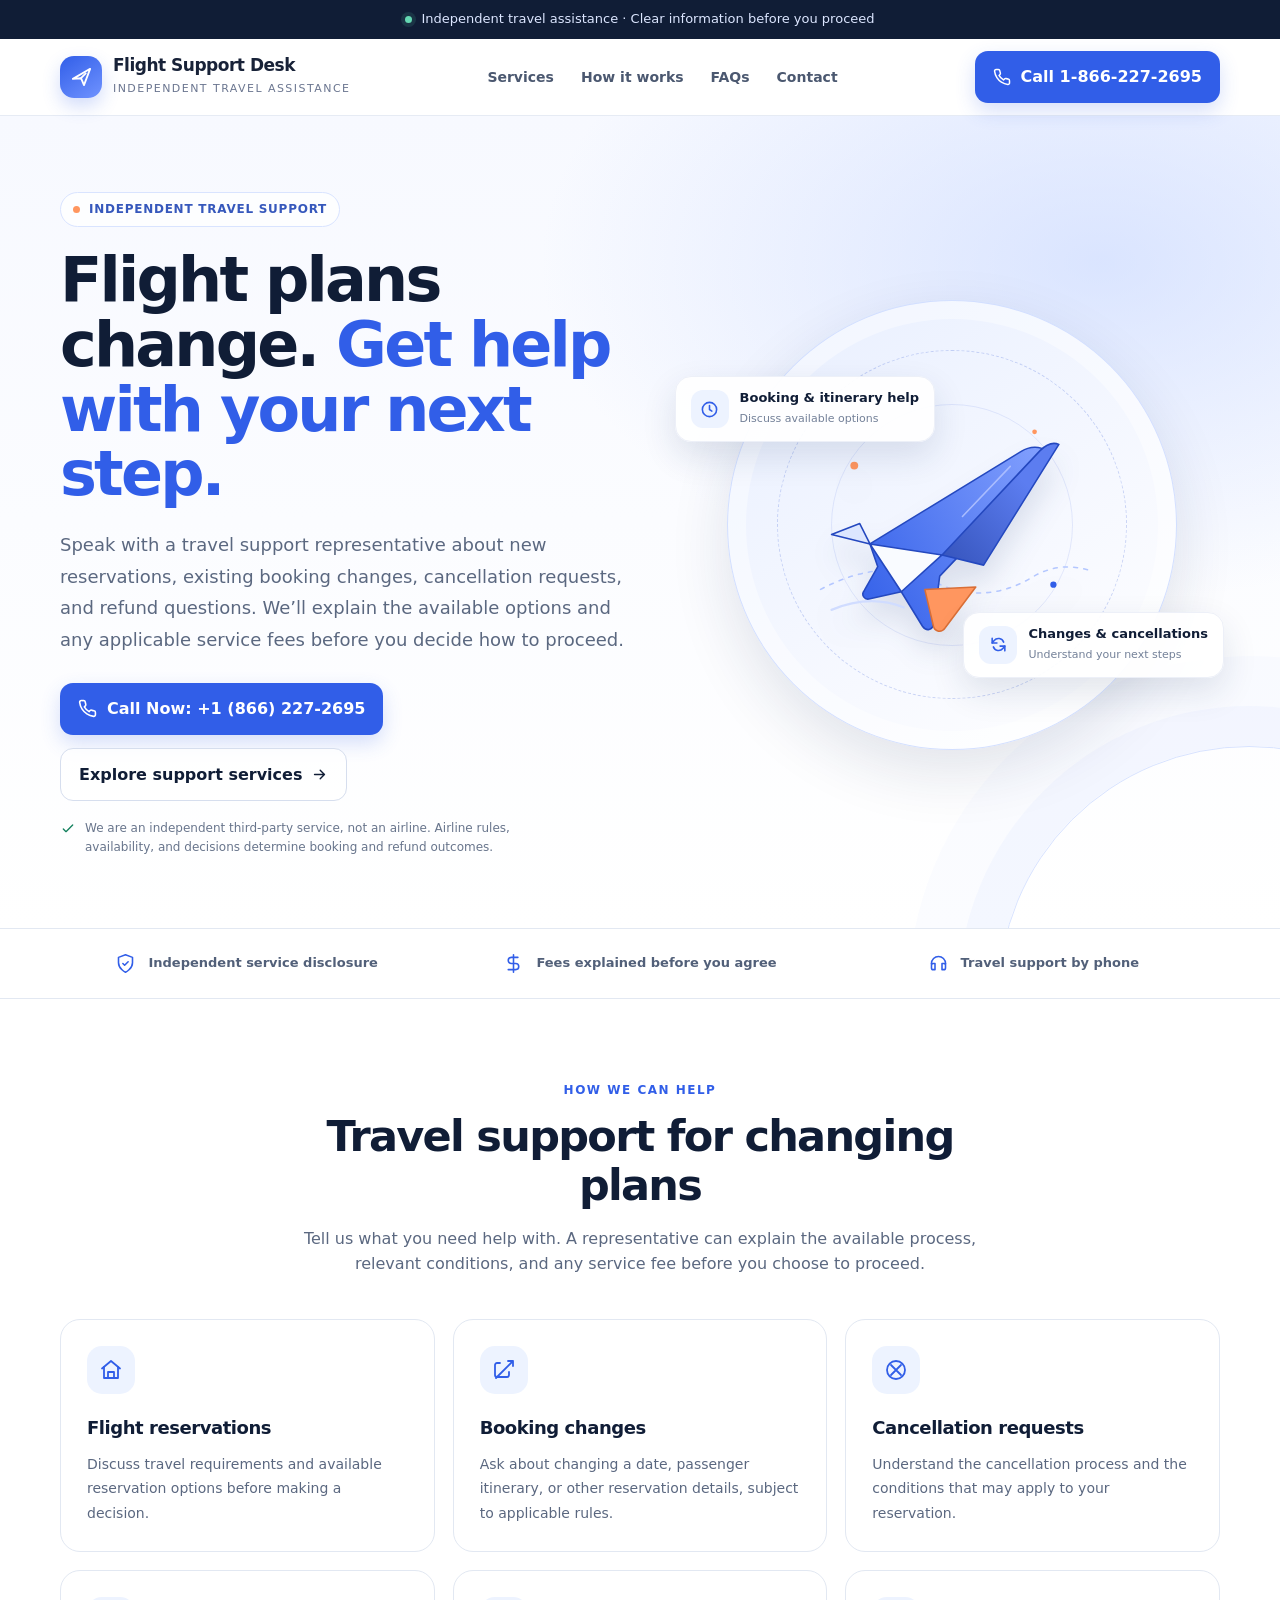
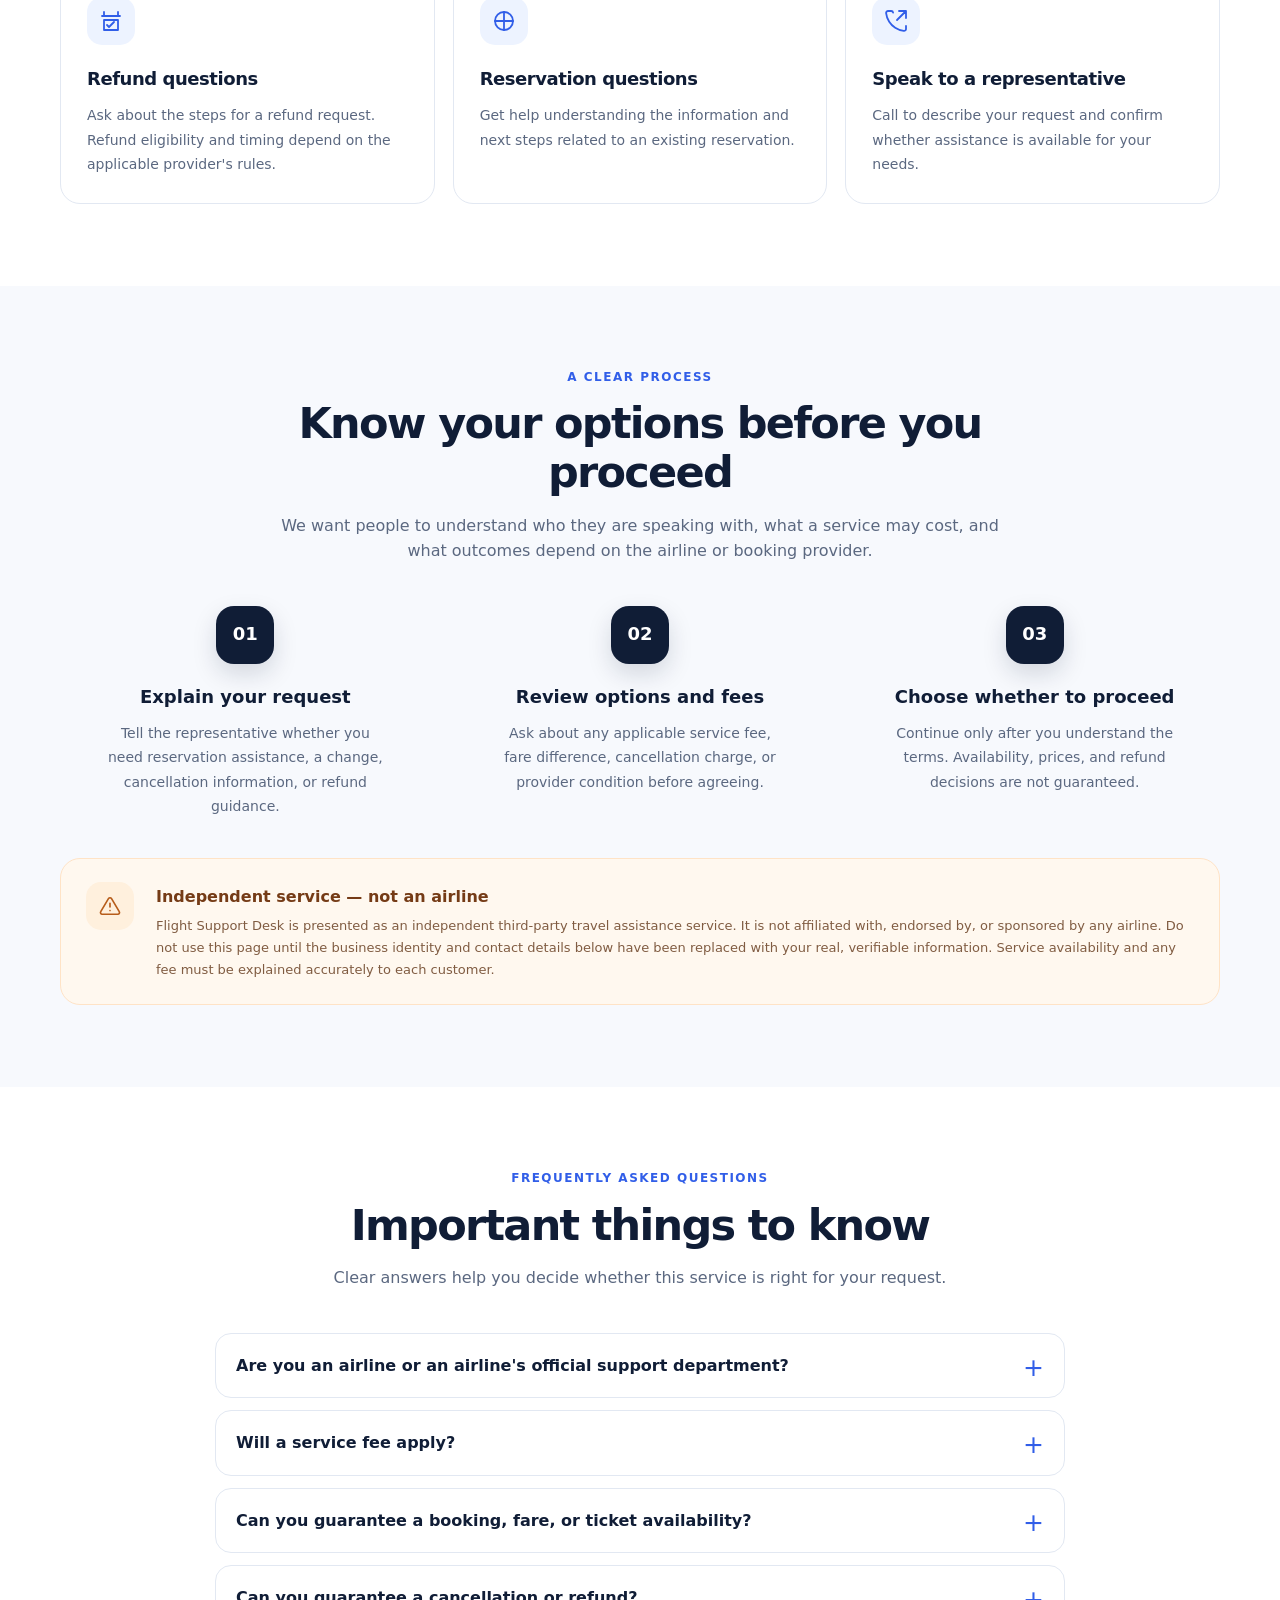
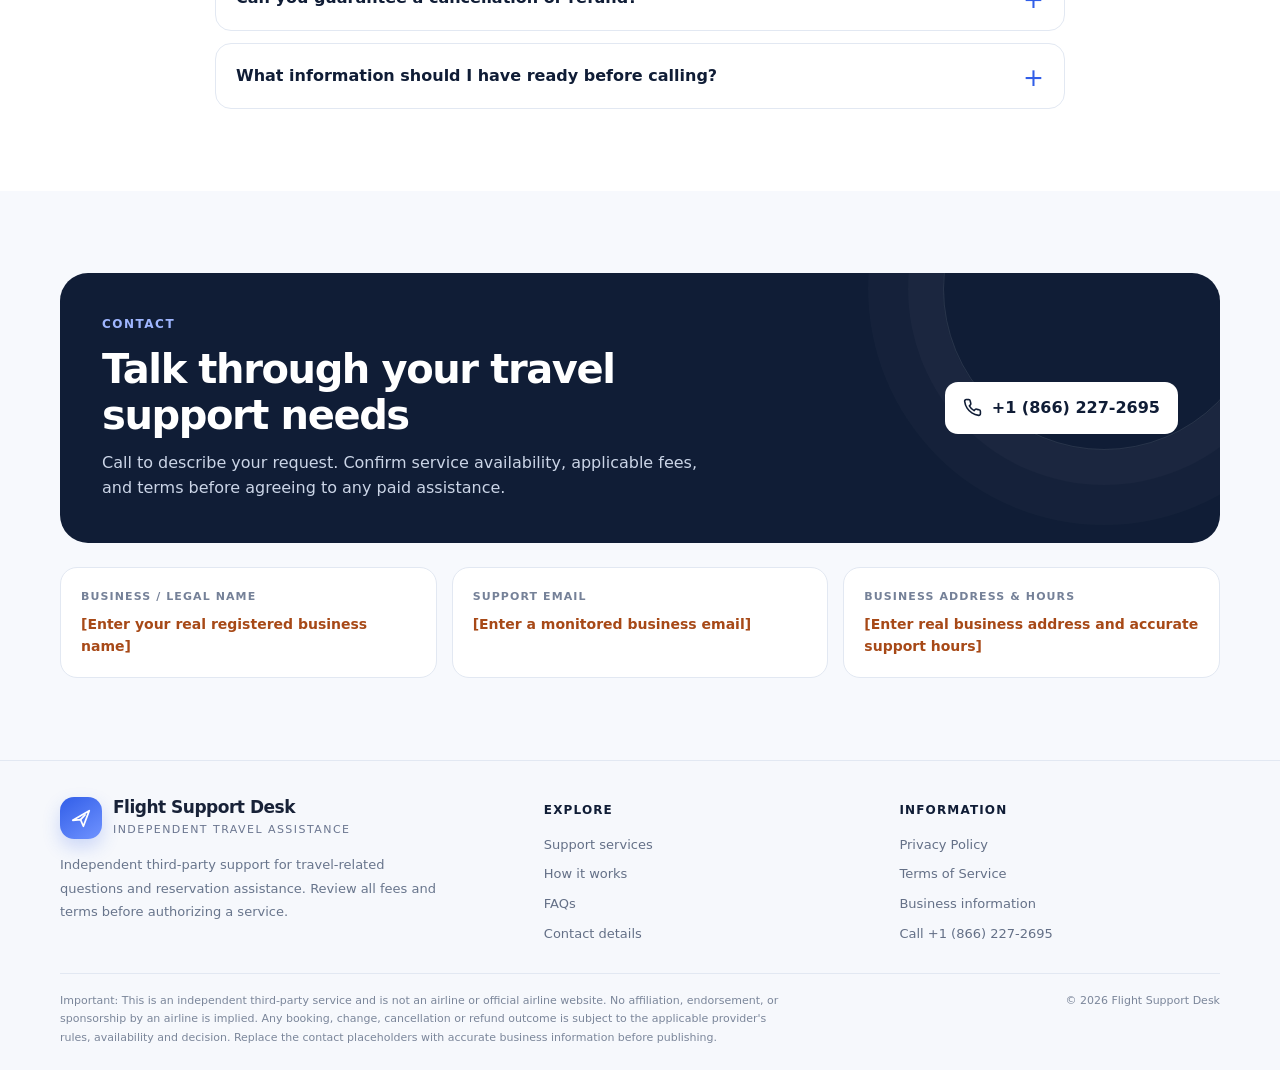
==== commit 28619d43: "Add files via upload" ====
--- a/index.html
+++ b/index.html
@@ -1,185 +1,145 @@
-<!DOCTYPE html>
-<!-- saved from url=(0047)https://24-7-flight-support-09lrcn7.gamma.site/ -->
-<html data-theme="light" style="--100vh: 100vh; color-scheme: light;"><head><meta http-equiv="Content-Type" content="text/html; charset=UTF-8"><meta name="viewport" content="width=device-width, initial-scale=1.0, viewport-fit=cover" data-next-head=""><title data-next-head="">24/7 Flight Booking &amp; Cancellation Support</title><meta name="robots" content="noindex, nofollow" data-next-head=""><meta content="Speak with a live travel agent for booking, cancellation, refund, or flight changes — any time, day or night.
+<!doctype html>
+<html lang="en">
+<head>
+  <meta charset="utf-8">
+  <meta name="viewport" content="width=device-width, initial-scale=1">
+  <meta name="description" content="Independent third-party travel assistance for flight reservations, booking changes, cancellation requests and refund questions. Call to discuss your travel support needs.">
+  <meta name="theme-color" content="#101d36">
+  <title>Flight Support Desk | Independent Travel Assistance</title>
+  <link rel="stylesheet" href="styles.css">
+</head>
+<body>
+  <a class="skip-link" href="#main">Skip to content</a>
+  <div class="topline"><div class="container inner"><span class="dot" aria-hidden="true"></span><span>Independent travel assistance · Clear information before you proceed</span></div></div>
+  <header class="header">
+    <div class="container nav">
+      <a class="brand" href="#top" aria-label="Flight Support Desk home">
+        <span class="brand-mark" aria-hidden="true"><svg viewBox="0 0 24 24" width="23" height="23" fill="none" stroke="currentColor" stroke-width="1.9" stroke-linecap="round" stroke-linejoin="round"><path d="M3 14.5 21 4l-6.4 17-3.1-7.2L3 14.5Z"/><path d="m11.5 13.8 4.9-5.1"/></svg></span>
+        <span><span class="brand-name">Flight Support Desk</span><span class="brand-sub">Independent travel assistance</span></span>
+      </a>
+      <nav class="nav-links" id="nav-links" aria-label="Main navigation">
+        <a href="#services">Services</a><a href="#how-it-works">How it works</a><a href="#faq">FAQs</a><a href="#contact">Contact</a>
+      </nav>
+      <a class="phone-cta" href="tel:+18662272695" aria-label="Call Flight Support Desk at 1-866-227-2695"><svg viewBox="0 0 24 24" width="18" height="18" fill="none" stroke="currentColor" stroke-width="2" stroke-linecap="round" stroke-linejoin="round" aria-hidden="true"><path d="M22 16.9v3a2 2 0 0 1-2.2 2 19.8 19.8 0 0 1-8.6-3.1 19.4 19.4 0 0 1-6-6A19.8 19.8 0 0 1 2.1 4.2 2 2 0 0 1 4.1 2h3a2 2 0 0 1 2 1.7c.1 1 .4 1.9.7 2.8a2 2 0 0 1-.5 2.1L8 9.9a16 16 0 0 0 6 6l1.3-1.3a2 2 0 0 1 2.1-.5c.9.3 1.8.6 2.8.7a2 2 0 0 1 1.8 2.1Z"/></svg>Call 1-866-227-2695</a>
+      <button class="nav-toggle" id="nav-toggle" aria-label="Open navigation" aria-controls="nav-links" aria-expanded="false"><svg viewBox="0 0 24 24" width="21" height="21" fill="none" stroke="currentColor" stroke-width="2" stroke-linecap="round"><path d="M4 6h16M4 12h16M4 18h16"/></svg></button>
+    </div>
+  </header>
 
-📞 Call Now: +1 (650) 399-9705
+  <main id="main">
+    <section class="hero" id="top">
+      <div class="container hero-grid">
+        <div>
+          <div class="eyebrow"><span class="mini" aria-hidden="true"></span> Independent travel support</div>
+          <h1>Flight plans change. <em>Get help with your next step.</em></h1>
+          <p class="hero-copy">Speak with a travel support representative about new reservations, existing booking changes, cancellation requests, and refund questions. We’ll explain the available options and any applicable service fees before you decide how to proceed.</p>
+          <div class="hero-actions">
+            <a class="phone-cta" href="tel:+18662272695"><svg viewBox="0 0 24 24" width="19" height="19" fill="none" stroke="currentColor" stroke-width="2" stroke-linecap="round" stroke-linejoin="round" aria-hidden="true"><path d="M22 16.9v3a2 2 0 0 1-2.2 2 19.8 19.8 0 0 1-8.6-3.1 19.4 19.4 0 0 1-6-6A19.8 19.8 0 0 1 2.1 4.2 2 2 0 0 1 4.1 2h3a2 2 0 0 1 2 1.7c.1 1 .4 1.9.7 2.8a2 2 0 0 1-.5 2.1L8 9.9a16 16 0 0 0 6 6l1.3-1.3a2 2 0 0 1 2.1-.5c.9.3 1.8.6 2.8.7a2 2 0 0 1 1.8 2.1Z"/></svg>Call Now: +1 (866) 227-2695</a>
+            <a class="secondary-cta" href="#services">Explore support services <svg viewBox="0 0 24 24" width="17" height="17" fill="none" stroke="currentColor" stroke-width="2" stroke-linecap="round" stroke-linejoin="round" aria-hidden="true"><path d="M5 12h14M13 6l6 6-6 6"/></svg></a>
+          </div>
+          <div class="micro-note"><svg viewBox="0 0 24 24" width="16" height="16" fill="none" stroke="currentColor" stroke-width="2" stroke-linecap="round" stroke-linejoin="round" aria-hidden="true"><path d="m5 12 4 4L19 6"/></svg><span>We are an independent third-party service, not an airline. Airline rules, availability, and decisions determine booking and refund outcomes.</span></div>
+        </div>
+        <div class="hero-visual" aria-label="Illustration of an airplane in the sky" role="img">
+          <div class="visual-orbit">
+            <svg class="plane-art" viewBox="0 0 440 330" fill="none" aria-hidden="true">
+              <defs><linearGradient id="bodyGrad" x1="68" y1="236" x2="359" y2="79" gradientUnits="userSpaceOnUse"><stop stop-color="#315ee8"/><stop offset="1" stop-color="#86a3ff"/></linearGradient><linearGradient id="wingGrad" x1="120" y1="237" x2="292" y2="87" gradientUnits="userSpaceOnUse"><stop stop-color="#203d9f"/><stop offset="1" stop-color="#5c7df0"/></linearGradient></defs>
+              <path d="M53 248c55-29 104-32 145-10s86 18 124-5c26-16 52-17 78-8" stroke="#b4c7ff" stroke-width="2" stroke-linecap="round" stroke-dasharray="5 8"/>
+              <path d="M67 274c36-15 65-14 92-3" stroke="#d0dcff" stroke-width="3" stroke-linecap="round"/>
+              <path d="M116 190 309 72c11-7 24-7 31-1 5 5 4 13-4 22L205 231l-8 61c-1 8-9 10-14 3l-27-44-40 9c-7 2-12-5-7-11l17-30-10-29Z" fill="url(#bodyGrad)" stroke="#2448bf" stroke-width="2" stroke-linejoin="round"/>
+              <path d="m116 190 92 14-52 47-40-61Z" fill="#f9fbff" stroke="#2448bf" stroke-width="2" stroke-linejoin="round"/>
+              <path d="m208 204 125-133c8-8 17-11 24-8l-96 154-53-13Z" fill="url(#wingGrad)" stroke="#2448bf" stroke-width="2" stroke-linejoin="round"/>
+              <path d="m186 248 11 47c2 7 10 9 15 2l39-52-65 3Z" fill="#ff965f" stroke="#d96e36" stroke-width="2" stroke-linejoin="round"/>
+              <path d="m67 178 36-14 13 26-49-12Z" fill="#dce6ff" stroke="#2448bf" stroke-width="2" stroke-linejoin="round"/>
+              <path d="m234 155 61-64" stroke="#a9bcff" stroke-width="2" stroke-linecap="round"/>
+              <circle cx="96" cy="90" r="5" fill="#ff965f"/><circle cx="350" cy="242" r="4" fill="#315ee8"/><circle cx="326" cy="47" r="3" fill="#ff965f"/>
+            </svg>
+          </div>
+          <div class="float-card one"><span class="float-icon"><svg viewBox="0 0 24 24" width="19" height="19" fill="none" stroke="currentColor" stroke-width="2" stroke-linecap="round" stroke-linejoin="round" aria-hidden="true"><circle cx="12" cy="12" r="9"/><path d="M12 7v5l3 2"/></svg></span><span><strong>Booking & itinerary help</strong><small>Discuss available options</small></span></div>
+          <div class="float-card two"><span class="float-icon"><svg viewBox="0 0 24 24" width="19" height="19" fill="none" stroke="currentColor" stroke-width="2" stroke-linecap="round" stroke-linejoin="round" aria-hidden="true"><path d="M4 4v6h6M20 20v-6h-6"/><path d="M5.5 15a7 7 0 0 0 12 2L20 14M4 10l2.5-3a7 7 0 0 1 12 2"/></svg></span><span><strong>Changes & cancellations</strong><small>Understand your next steps</small></span></div>
+        </div>
+      </div>
+    </section>
 
-Speak With an Agent" name="description" data-next-head=""><meta content="24/7 Flight Booking &amp; Cancellation Support" property="og:title" data-next-head=""><meta content="Speak with a live travel agent for booking, cancellation, refund, or flight changes — any time, day or night.
+    <div class="trust-strip" aria-label="Service principles"><div class="container trust-grid">
+      <div class="trust-item"><svg viewBox="0 0 24 24" width="21" height="21" fill="none" stroke="currentColor" stroke-width="1.8" stroke-linecap="round" stroke-linejoin="round" aria-hidden="true"><path d="M12 22s8-4 8-11V5l-8-3-8 3v6c0 7 8 11 8 11Z"/><path d="m9 12 2 2 4-4"/></svg><span>Independent service disclosure</span></div>
+      <div class="trust-item"><svg viewBox="0 0 24 24" width="21" height="21" fill="none" stroke="currentColor" stroke-width="1.8" stroke-linecap="round" stroke-linejoin="round" aria-hidden="true"><path d="M12 2v20M17 5H9.5a3.5 3.5 0 0 0 0 7h5a3.5 3.5 0 0 1 0 7H6"/></svg><span>Fees explained before you agree</span></div>
+      <div class="trust-item"><svg viewBox="0 0 24 24" width="21" height="21" fill="none" stroke="currentColor" stroke-width="1.8" stroke-linecap="round" stroke-linejoin="round" aria-hidden="true"><path d="M4 12a8 8 0 0 1 16 0"/><path d="M4 12v5a2 2 0 0 0 2 2h2v-7H6a2 2 0 0 0-2 2ZM20 12v5a2 2 0 0 1-2 2h-2v-7h2a2 2 0 0 1 2 2Z"/></svg><span>Travel support by phone</span></div>
+    </div></div>
 
-📞 Call Now: +1 (650) 399-9705
+    <section class="section" id="services">
+      <div class="container">
+        <div class="section-head"><div class="section-kicker">How we can help</div><h2>Travel support for changing plans</h2><p>Tell us what you need help with. A representative can explain the available process, relevant conditions, and any service fee before you choose to proceed.</p></div>
+        <div class="service-grid">
+          <article class="service-card"><div class="service-icon"><svg viewBox="0 0 24 24" width="24" height="24" fill="none" stroke="currentColor" stroke-width="1.8" stroke-linecap="round" stroke-linejoin="round" aria-hidden="true"><path d="M3 10.5 12 3l9 7.5"/><path d="M5 9v11h14V9M9 20v-6h6v6"/></svg></div><h3>Flight reservations</h3><p>Discuss travel requirements and available reservation options before making a decision.</p></article>
+          <article class="service-card"><div class="service-icon"><svg viewBox="0 0 24 24" width="24" height="24" fill="none" stroke="currentColor" stroke-width="1.8" stroke-linecap="round" stroke-linejoin="round" aria-hidden="true"><path d="M16 3h5v5M4 20 21 3"/><path d="M8 5H5a2 2 0 0 0-2 2v10a2 2 0 0 0 2 2h10a2 2 0 0 0 2-2v-3"/></svg></div><h3>Booking changes</h3><p>Ask about changing a date, passenger itinerary, or other reservation details, subject to applicable rules.</p></article>
+          <article class="service-card"><div class="service-icon"><svg viewBox="0 0 24 24" width="24" height="24" fill="none" stroke="currentColor" stroke-width="1.8" stroke-linecap="round" stroke-linejoin="round" aria-hidden="true"><path d="M7 7 17 17M17 7 7 17"/><circle cx="12" cy="12" r="9"/></svg></div><h3>Cancellation requests</h3><p>Understand the cancellation process and the conditions that may apply to your reservation.</p></article>
+          <article class="service-card"><div class="service-icon"><svg viewBox="0 0 24 24" width="24" height="24" fill="none" stroke="currentColor" stroke-width="1.8" stroke-linecap="round" stroke-linejoin="round" aria-hidden="true"><path d="M3 7h18M5 3v4m14-4v4M5 11h14v10H5z"/><path d="m8 16 2 2 5-5"/></svg></div><h3>Refund questions</h3><p>Ask about the steps for a refund request. Refund eligibility and timing depend on the applicable provider's rules.</p></article>
+          <article class="service-card"><div class="service-icon"><svg viewBox="0 0 24 24" width="24" height="24" fill="none" stroke="currentColor" stroke-width="1.8" stroke-linecap="round" stroke-linejoin="round" aria-hidden="true"><path d="M12 3v18M3 12h18"/><circle cx="12" cy="12" r="9"/></svg></div><h3>Reservation questions</h3><p>Get help understanding the information and next steps related to an existing reservation.</p></article>
+          <article class="service-card"><div class="service-icon"><svg viewBox="0 0 24 24" width="24" height="24" fill="none" stroke="currentColor" stroke-width="1.8" stroke-linecap="round" stroke-linejoin="round" aria-hidden="true"><path d="M22 16.9v3a2 2 0 0 1-2.2 2 19.8 19.8 0 0 1-8.6-3.1 19.4 19.4 0 0 1-6-6A19.8 19.8 0 0 1 2.1 4.2 2 2 0 0 1 4.1 2h3a2 2 0 0 1 2 1.7"/><path d="M15 2h7v7M22 2l-9 9"/></svg></div><h3>Speak to a representative</h3><p>Call to describe your request and confirm whether assistance is available for your needs.</p></article>
+        </div>
+      </div>
+    </section>
 
-Speak With an Agent" property="og:description" data-next-head=""><meta content="null" property="og:image" data-next-head=""><meta content="24/7 Flight Booking &amp; Cancellation Support" property="twitter:title" data-next-head=""><meta content="Speak with a live travel agent for booking, cancellation, refund, or flight changes — any time, day or night.
+    <section class="section soft" id="how-it-works">
+      <div class="container">
+        <div class="section-head"><div class="section-kicker">A clear process</div><h2>Know your options before you proceed</h2><p>We want people to understand who they are speaking with, what a service may cost, and what outcomes depend on the airline or booking provider.</p></div>
+        <div class="steps">
+          <article class="step"><div class="step-number">01</div><h3>Explain your request</h3><p>Tell the representative whether you need reservation assistance, a change, cancellation information, or refund guidance.</p></article>
+          <article class="step"><div class="step-number">02</div><h3>Review options and fees</h3><p>Ask about any applicable service fee, fare difference, cancellation charge, or provider condition before agreeing.</p></article>
+          <article class="step"><div class="step-number">03</div><h3>Choose whether to proceed</h3><p>Continue only after you understand the terms. Availability, prices, and refund decisions are not guaranteed.</p></article>
+        </div>
+        <div class="notice"><div class="notice-icon"><svg viewBox="0 0 24 24" width="22" height="22" fill="none" stroke="currentColor" stroke-width="1.8" stroke-linecap="round" stroke-linejoin="round" aria-hidden="true"><path d="M12 9v4M12 17h.01"/><path d="M10.3 3.9 1.9 18.2A1.8 1.8 0 0 0 3.5 21h17a1.8 1.8 0 0 0 1.6-2.8L13.7 3.9a2 2 0 0 0-3.4 0Z"/></svg></div><div><h3>Independent service — not an airline</h3><p>Flight Support Desk is presented as an independent third-party travel assistance service. It is not affiliated with, endorsed by, or sponsored by any airline. Do not use this page until the business identity and contact details below have been replaced with your real, verifiable information. Service availability and any fee must be explained accurately to each customer.</p></div></div>
+      </div>
+    </section>
 
-📞 Call Now: +1 (650) 399-9705
+    <section class="section" id="faq">
+      <div class="container">
+        <div class="section-head"><div class="section-kicker">Frequently asked questions</div><h2>Important things to know</h2><p>Clear answers help you decide whether this service is right for your request.</p></div>
+        <div class="faq-list">
+          <details><summary>Are you an airline or an airline's official support department?</summary><p>No. This page describes an independent third-party travel assistance service. It is not an airline and does not claim to represent any airline. For official airline assistance, contact the airline directly using its official website or documentation.</p></details>
+          <details><summary>Will a service fee apply?</summary><p>A service fee may apply depending on the assistance requested. The representative must disclose any applicable fee and explain relevant conditions before you agree to a paid service.</p></details>
+          <details><summary>Can you guarantee a booking, fare, or ticket availability?</summary><p>No. Fares and availability can change and depend on the booking provider. Any price, itinerary, and terms should be confirmed before a purchase is made.</p></details>
+          <details><summary>Can you guarantee a cancellation or refund?</summary><p>No. Refund eligibility, cancellation charges, and processing times depend on the fare rules and the relevant airline or booking provider. A request does not guarantee approval.</p></details>
+          <details><summary>What information should I have ready before calling?</summary><p>Have your travel dates and, if relevant, your reservation details available. Share personal information only when necessary and after you understand who is receiving it and why. Never share your account password or one-time security codes.</p></details>
+        </div>
+      </div>
+    </section>
 
-Speak With an Agent" property="twitter:description" data-next-head=""><meta content="null" property="twitter:image" data-next-head=""><meta property="og:type" content="website" data-next-head=""><meta content="summary_large_image" name="twitter:card" data-next-head=""><link rel="preload" href="./24_7 Flight Booking &amp; Cancellation Support_files/3wt6-vqmda1mc.css" as="style"><link rel="preload" href="./24_7 Flight Booking &amp; Cancellation Support_files/0cu-3ok-8aaz0.css" as="style"><link rel="preload" href="./24_7 Flight Booking &amp; Cancellation Support_files/3mc1kjo1cpu-v.css" as="style"><link rel="preload" href="./24_7 Flight Booking &amp; Cancellation Support_files/31swdqfjvtrpk.css" as="style"><link href="./24_7 Flight Booking &amp; Cancellation Support_files/css2" rel="stylesheet" data-next-head=""><link rel="stylesheet" href="./24_7 Flight Booking &amp; Cancellation Support_files/3wt6-vqmda1mc.css" data-n-g=""><link rel="stylesheet" href="./24_7 Flight Booking &amp; Cancellation Support_files/0cu-3ok-8aaz0.css" data-n-p=""><link rel="stylesheet" href="./24_7 Flight Booking &amp; Cancellation Support_files/3mc1kjo1cpu-v.css" data-n-p=""><link rel="stylesheet" href="./24_7 Flight Booking &amp; Cancellation Support_files/31swdqfjvtrpk.css" data-n-p=""><noscript data-n-css=""></noscript><script defer="" nomodule="" src="./24_7 Flight Booking &amp; Cancellation Support_files/0c0hxoamwjsbw.js.download"></script><script src="./24_7 Flight Booking &amp; Cancellation Support_files/3vgs70e6ea04g.js.download" defer=""></script><script src="./24_7 Flight Booking &amp; Cancellation Support_files/1kdyqhmcqd3el.js.download" defer=""></script><script src="./24_7 Flight Booking &amp; Cancellation Support_files/2fot0g68jqf8b.js.download" defer=""></script><script src="./24_7 Flight Booking &amp; Cancellation Support_files/0by7n5x3sna2e.js.download" defer=""></script><script src="./24_7 Flight Booking &amp; Cancellation Support_files/3ehzi8ttmcb4q.js.download" defer=""></script><script src="./24_7 Flight Booking &amp; Cancellation Support_files/110de1zwtl2_c.js.download" defer=""></script><script src="./24_7 Flight Booking &amp; Cancellation Support_files/306hpn9ze49_8.js.download" defer=""></script><script src="./24_7 Flight Booking &amp; Cancellation Support_files/44zqlcr9b6c2s.js.download" defer=""></script><script src="./24_7 Flight Booking &amp; Cancellation Support_files/1r0sr0d71btni.js.download" defer=""></script><script src="./24_7 Flight Booking &amp; Cancellation Support_files/1b31z8d3zd6c9.js.download" defer=""></script><script src="./24_7 Flight Booking &amp; Cancellation Support_files/23k3o-xestyn5.js.download" defer=""></script><script src="./24_7 Flight Booking &amp; Cancellation Support_files/1ca1-o1rzm7b-.js.download" defer=""></script><script src="./24_7 Flight Booking &amp; Cancellation Support_files/33zt72u72oiq9.js.download" defer=""></script><script src="./24_7 Flight Booking &amp; Cancellation Support_files/turbopack-3si20926ivchi.js.download" defer=""></script><script src="./24_7 Flight Booking &amp; Cancellation Support_files/284a7rgx651-w.js.download" defer=""></script><script src="./24_7 Flight Booking &amp; Cancellation Support_files/17jhkia-5ny09.js.download" defer=""></script><script src="./24_7 Flight Booking &amp; Cancellation Support_files/1-z6llygluevi.js.download" defer=""></script><script src="./24_7 Flight Booking &amp; Cancellation Support_files/32t6lx1v_j6g0.js.download" defer=""></script><script src="./24_7 Flight Booking &amp; Cancellation Support_files/0mfsqtd9ev1gy.js.download" defer=""></script><script src="./24_7 Flight Booking &amp; Cancellation Support_files/0oldb-9x01u95.js.download" defer=""></script><script src="./24_7 Flight Booking &amp; Cancellation Support_files/0czvmyul_kevp.js.download" defer=""></script><script src="./24_7 Flight Booking &amp; Cancellation Support_files/turbopack-22nqnnzipog6m.js.download" defer=""></script><script src="./24_7 Flight Booking &amp; Cancellation Support_files/_buildManifest.js.download" defer=""></script><script src="./24_7 Flight Booking &amp; Cancellation Support_files/_ssgManifest.js.download" defer=""></script><script src="./24_7 Flight Booking &amp; Cancellation Support_files/_clientMiddlewareManifest.js.download" defer=""></script><style data-emotion="css-global 1mqgmqj animation-yjfgth animation-1sld7a4 animation-16z1uo4 animation-1sld7a4 animation-16z1uo4 animation-1sld7a4 animation-16z1uo4 animation-1sld7a4 animation-16z1uo4 animation-yjfgth animation-1sld7a4 animation-16z1uo4" data-s="">.card-content{height:100%;outline-width:0px;line-height:calc(var(--line-height-body) * (var(--card-font-scale, 1) * var(--zoom-level, 1) + 1) / 2);letter-spacing:var(--letter-spacing-body);counter-reset:footnote;--gml-role-letter-spacing:var(--letter-spacing-body);--block-margin:calc(1.125em * var(--card-font-scale, 1) * var(--zoom-level, 1));--heading-block-margin:calc(1.5em * var(--card-font-scale, 1) * var(--zoom-level, 1));--title-block-margin:calc(1.5em * var(--card-font-scale, 1) * var(--zoom-level, 1));--list-item-margin:calc(0.35em * var(--card-font-scale, 1) * var(--zoom-level, 1));--callout-block-margin:calc(0.9em * var(--card-font-scale, 1) * var(--zoom-level, 1));--callout-first-child-margin:calc(1em * var(--card-font-scale, 1) * var(--zoom-level, 1));--code-font-size:0.85em;--grid-border:1px;--grid-padding:1.22em;}.block-card.is-focused .card-content .is-empty [data-placeholder]:not(.gml-paragraph):not(.gml-bullet):not(.themed-heading)::after{content:attr(data-placeholder);position:absolute;top:0px;opacity:0.25;pointer-events:none;inset-inline-start:0;width:100%;color:inherit;line-clamp:1px;text-overflow:ellipsis;overflow:hidden;box-orient:vertical;word-break:break-all;height:100%;white-space:nowrap;}.block-card.is-focused .card-content .is-empty .themed-heading[data-placeholder]::after{content:attr(data-placeholder);position:absolute;top:0px;opacity:0.25;pointer-events:none;inset-inline-start:0;width:100%;color:var(--heading-color);line-clamp:1px;text-overflow:ellipsis;overflow:hidden;box-orient:vertical;word-break:break-all;height:100%;white-space:nowrap;}.block-card.is-focused .card-content .is-empty .gml-paragraph[data-placeholder]::before{content:attr(data-placeholder);position:absolute;top:0px;opacity:0.25;pointer-events:none;inset-inline-start:0;width:100%;color:inherit;line-clamp:1px;text-overflow:ellipsis;overflow:hidden;box-orient:vertical;word-break:break-all;height:100%;white-space:nowrap;}.block-card.is-focused .card-content .is-empty .gml-bullet[data-placeholder]::before{content:attr(data-placeholder);position:absolute;top:0px;opacity:0.25;pointer-events:none;inset-inline-start:0.4em;width:100%;color:inherit;line-clamp:1px;text-overflow:ellipsis;overflow:hidden;box-orient:vertical;word-break:break-all;height:100%;white-space:nowrap;}@media (min-width: 30em){.card-content{--code-font-size:1em;}}@media print{.card-content{--code-font-size:1em;}}.card-content .block-card.expandable-node-selected .expandable-selected{-webkit-animation:animation-16z1uo4 3000ms ease-in-out forwards;animation:animation-16z1uo4 3000ms ease-in-out forwards;}.card-content .block-card.expandable-node-reset .expandable-selected{-webkit-animation:animation-1sld7a4;animation:animation-1sld7a4;}.card-content .block{margin-top:var(--block-margin);margin-bottom:var(--block-margin);font-family:var(--body-font);font-weight:var(--body-font-weight);color:var(--body-color);}.card-content .gml-table__cell.selectedCell{position:relative;}.card-content .gml-table__cell.selectedCell::after{z-index:2;position:absolute;content:"";left:0;right:0;top:0px;bottom:0px;background-color:var(--chakra-colors-deepocean-100);pointer-events:none;opacity:0.4;}.card-content .gml-box .gml-box__flow>:where(.first-block){margin-top:0rem;}.card-content .gml-box .gml-box__flow>:where(.last-block){margin-bottom:0rem;}.card-content .gml-box .gml-box__flow>.first-block:is(.block-buttonGroup, .block-toggle, .block-math_display){margin-top:0px;}.card-content .gml-box .gml-box__flow>.last-block:is(.block-buttonGroup, .block-toggle, .block-math_display){margin-bottom:0px;}.card-content .gml-box .themed-heading{width:100%;}.card-content .gml-box .block,.card-content .gml-box .gml-paragraph-wrapper,.card-content .gml-box .gml-heading-wrapper,.card-content .gml-box .gml-title-wrapper,.card-content .gml-box .gml-bullet-wrapper,.card-content .gml-box .gml-numbered-wrapper,.card-content .gml-box .gml-todo-wrapper,.card-content .gml-box .gml-divider-wrapper,.card-content .gml-box .gml-paragraph:not(.gml-eyebrow):not(.gml-caption),.card-content .gml-box .gml-bullet,.card-content .gml-box .gml-numbered,.card-content .gml-box .gml-todo:not([data-checked]),.card-content .gml-box .gml-blockquote,.card-content .gml-box .gml-divider{color:inherit;font-family:inherit;}.card-content.is-nested{display:grid;-webkit-animation:animation-yjfgth 225ms ease-out forwards;animation:animation-yjfgth 225ms ease-out forwards;}.card-content [data-node-view-content-inner="cardLayoutItem"] >.first-block,.card-content [data-node-view-content-inner="card"] >.first-block{margin-top:0em;}.card-content [data-node-view-content-inner="cardLayoutItem"] >.last-block,.card-content [data-node-view-content-inner="card"] >.last-block{margin-bottom:0em;}.card-content a.link{color:var(--text-color, var(--link-color));cursor:pointer;font-weight:var(--chakra-fontWeights-bold);-webkit-text-decoration:underline;text-decoration:underline;}.card-content a.link[href=""]{text-decoration-style:dashed;}.card-content a.link:hover{color:var(--text-color, var(--link-color-hover));}.card-content a.link:active{color:var(--text-color, var(--link-color-hover));}.card-content .block-toggle.expandable-node-selected .toggle{-webkit-animation:animation-16z1uo4 3000ms ease-in-out forwards;animation:animation-16z1uo4 3000ms ease-in-out forwards;}.card-content .block-toggle.expandable-node-reset .toggle{-webkit-animation:animation-1sld7a4;animation:animation-1sld7a4;}.card-content .block-toggle [data-open="false"] [data-node-view-content-inner="toggle"] >:not(:first-child){display:none;}.card-content mark.highlight{color:var(--chakra-colors-black);--link-color:black;background-color:var(--highlight-color);border-radius:0.125em;-webkit-padding-start:.05em;padding-inline-start:.05em;-webkit-padding-end:.05em;padding-inline-end:.05em;-webkit-margin-start:-.05em;margin-inline-start:-.05em;-webkit-margin-end:-.05em;margin-inline-end:-.05em;-webkit-box-decoration-break:clone;box-decoration-break:clone;}.card-content .block-numbered li::before{color:var(--list-marker-text-color, var(--body-color));}.card-content .block-bullet li::marker{color:var(--list-marker-text-color, var(--body-color));}.card-content [data-text-color="accent"]{--list-marker-text-color:var(--accent-color-readable, var(--accent-color));}.card-content [data-text-color="muted"]{--list-marker-text-color:var(--body-color-muted, var(--body-color));}.card-content .gml-bullet-wrapper.first-block:where(:not(.gml-card *)),.card-content .gml-numbered-wrapper.first-block:where(:not(.gml-card *)),.card-content .gml-todo-wrapper.first-block:where(:not(.gml-card *)){margin-top:calc(0.9em * var(--card-font-scale, 1) * var(--zoom-level, 1));}.card-content .block-math_display{font-size:1.125em;}.card-content div[data-node-type="math_display"]{font-size:1em;}.card-content div[data-node-type="math_display"].ProseMirror-selectednode{font-size:1rem;line-height:1.5;}.card-content div[data-node-type="math_display"] .katex{white-space:normal;}.card-content .block-math_display+span:has(> .ProseMirror-gapcursor),.card-content span:has(> .ProseMirror-gapcursor):has(+ .block-math_display){font-size:1rem;line-height:1.5;}.card-content span[data-node-type="math_inline"].ProseMirror-selectednode{margin-top:-0.25em;margin-bottom:-0.25em;}.card-content div[data-node-type="math_display"].ProseMirror-selectednode,.card-content span[data-node-type="math_inline"].ProseMirror-selectednode{box-shadow:var(--chakra-shadows-outline);border-radius:var(--box-border-radius);background-color:var(--chakra-colors-gray-50);padding:.25em;-webkit-margin-start:3px;margin-inline-start:3px;-webkit-margin-end:3px;margin-inline-end:3px;}.card-content div[data-node-type="math_display"].ProseMirror-selectednode .math-src,.card-content span[data-node-type="math_inline"].ProseMirror-selectednode .math-src{color:var(--chakra-colors-gray-600);}.card-content .block-embed.expandable-node-selected .embed-preview,.card-content .block-video.expandable-node-selected .embed-preview,.card-content .block-embed.expandable-node-selected .embed-viewer,.card-content .block-video.expandable-node-selected .embed-viewer,.card-content .block-embed.expandable-node-selected .video-player,.card-content .block-video.expandable-node-selected .video-player{-webkit-animation:animation-16z1uo4 3000ms ease-in-out forwards;animation:animation-16z1uo4 3000ms ease-in-out forwards;}.card-content .block-embed.expandable-node-reset .embed-preview,.card-content .block-video.expandable-node-reset .embed-preview,.card-content .block-embed.expandable-node-reset .embed-viewer,.card-content .block-video.expandable-node-reset .embed-viewer,.card-content .block-embed.expandable-node-reset .video-player,.card-content .block-video.expandable-node-reset .video-player{-webkit-animation:animation-1sld7a4;animation:animation-1sld7a4;}.card-content .block-image.expandable-node-selected [data-selection-ring]{-webkit-animation:animation-16z1uo4 3000ms ease-in-out forwards;animation:animation-16z1uo4 3000ms ease-in-out forwards;}.card-content .block-image.expandable-node-reset [data-selection-ring]{-webkit-animation:animation-1sld7a4;animation:animation-1sld7a4;}.card-content [data-fill-image],.card-content [data-background-image]{margin:0px;}.card-content [data-fill-image] [data-image-node-element],.card-content [data-background-image] [data-image-node-element]{border-radius:0px;}.card-content .block-contributors .contributors-list{font-size:1.25em;font-weight:var(--chakra-fontWeights-bold);}.card-content .mention{background-color:var(--accent-color-background-muted);color:var(--body-color);}.card-content .block-gallery{-webkit-margin-start:calc(-1 * var(--grid-padding));margin-inline-start:calc(-1 * var(--grid-padding));-webkit-margin-end:calc(-1 * var(--grid-padding));margin-inline-end:calc(-1 * var(--grid-padding));margin-top:calc(-0.25 * var(--grid-padding));margin-bottom:calc(-0.25 * var(--grid-padding));}.card-content .block-gallery.gallery-layout-flex .add-image{margin-bottom:calc(0.75 * var(--grid-padding));}.card-content .block-gallery .gallery{-webkit-padding-start:var(--grid-padding);padding-inline-start:var(--grid-padding);-webkit-padding-end:var(--grid-padding);padding-inline-end:var(--grid-padding);padding-top:calc(0.75 * var(--grid-padding));padding-bottom:calc(0.75 * var(--grid-padding));border:1px solid;border-color:var(--chakra-colors-transparent);border-radius:var(--box-border-radius);}.card-content .block-gallery .gallery.is-dragging-over{border:1px dashed var(--chakra-colors-trueblue-300)!important;background-color:var(--chakra-colors-trueblue-50)!important;}.card-content .block-gallery .gallery.is-dragging-over .gallery-placeholder{pointer-events:none;}.card-content .block-gallery.is-focused .gallery,.card-content .block-gallery.is-empty .gallery{background-color:var(--chakra-colors-gray-200);}.card-content .block-gallery.is-focused .add-image,.card-content .block-gallery:hover .add-image,.card-content .block-gallery[data-drag-handle-hovering] .add-image{opacity:1;}.card-content .block-gallery.expandable-node-selected .gallery{-webkit-animation:animation-16z1uo4 3000ms ease-in-out forwards;animation:animation-16z1uo4 3000ms ease-in-out forwards;}.card-content .block-gallery.expandable-node-reset .gallery{-webkit-animation:animation-1sld7a4;animation:animation-1sld7a4;}.card-content .slash-menu-prompt{container-type:inline-size;}.card-content .slash-menu-placeholder-long{display:inline;}.card-content .slash-menu-placeholder-short{display:none;}.card-content .slash-menu-button-text{display:inline;}@container (max-width: 450px){.card-content .slash-menu-prompt .slash-menu-button-text{display:none;}.card-content .slash-menu-prompt .slash-menu-placeholder-long{display:none;}.card-content .slash-menu-prompt .slash-menu-placeholder-short{display:inline;}}.card-content .block-smartLayout [data-node-view-content-outer="smartLayout"]{display:contents;}.card-content .block-smartLayout [data-node-view-content-inner="smartLayout"]{display:contents;}.card-content .block-smartLayout [data-selection-ring]{outline-style:none;outline-width:1px;outline-color:var(--grid-outline-color);}.card-content .block-smartLayout [data-selection-ring="padded"]{outline-offset:0.25em;}.card-content .block-smartLayout [data-selection-ring="padded"] .add-button{margin:-0.25em;}.card-content .block-smartLayout:not(.is-focused) [data-content-empty=true]>[data-node-view-content]{height:0px;}.card-content .block-smartLayout:not(.is-focused) [data-content-empty=true]>[data-node-view-content] [data-placeholder]::after{display:none;}.card-content .block-smartLayout.is-focused [data-content-empty=true] [placeholder]::before{content:attr(data-placeholder);position:absolute;top:0px;opacity:0.25;pointer-events:none;inset-inline-start:0;width:100%;color:inherit;line-clamp:1px;text-overflow:ellipsis;overflow:hidden;box-orient:vertical;word-break:break-all;height:100%;white-space:nowrap;}.card-content .block-smartLayout.is-focused .is-editable [data-selection-ring],.card-content .block-smartLayout:hover .is-editable [data-selection-ring],.card-content .block-smartLayout[data-drag-handle-hovering] .is-editable [data-selection-ring]{outline-style:solid;}.card-content .block-smartLayout.is-focused .is-editable .add-button,.card-content .block-smartLayout:hover .is-editable .add-button,.card-content .block-smartLayout[data-drag-handle-hovering] .is-editable .add-button{opacity:1;}.card-content .node-smartLayoutCell{display:contents;--heading-placeholder:"Item";}.card-content .node-smartLayoutCell >[data-node-view-wrapper]{display:contents;}.card-content .node-smartLayoutCell >.is-comment-highlighted [data-content-reference]:not([data-node-view-content-inner="smartLayoutCell"] *){box-shadow:inset 0 0 0 9999px #ffeba240;}.card-content .node-smartLayoutCell [data-node-view-content-inner="smartLayoutCell"]>.first-block{margin-top:0px;}@media screen and (min-width: 30em){.card-content .node-smartLayoutCell [data-node-view-content-inner="smartLayoutCell"]>.first-block{margin-top:0px;}}.card-content .node-smartLayoutCell [data-node-view-content-inner="smartLayoutCell"]>.last-block{margin-bottom:0px;}@media screen and (min-width: 30em){.card-content .node-smartLayoutCell [data-node-view-content-inner="smartLayoutCell"]>.last-block{margin-bottom:0px;}}.card-content .node-smartLayoutCell .slash-menu-prompt{display:none;}.card-content .node-smartLayoutCell .block-heading,.card-content .node-smartLayoutCell .block-title,.card-content .node-smartLayoutCell .gml-heading-wrapper,.card-content .node-smartLayoutCell .gml-title-wrapper{margin-top:calc(0.6em * var(--card-font-scale, 1) * var(--zoom-level, 1));margin-bottom:calc(0.6em * var(--card-font-scale, 1) * var(--zoom-level, 1));}.card-content .node-smartLayoutCell .block-paragraph,.card-content .node-smartLayoutCell .gml-paragraph-wrapper{margin-top:calc(0.6em * var(--card-font-scale, 1) * var(--zoom-level, 1));margin-bottom:calc(0.6em * var(--card-font-scale, 1) * var(--zoom-level, 1));}.card-content .node-smartLayoutCell .block-paragraph:is(.gml-bullet-wrapper, .gml-numbered-wrapper, .gml-todo-wrapper),.card-content .node-smartLayoutCell .gml-paragraph-wrapper:is(.gml-bullet-wrapper, .gml-numbered-wrapper, .gml-todo-wrapper){margin-top:calc(0.3em * var(--card-font-scale, 1) * var(--zoom-level, 1));margin-bottom:calc(0.3em * var(--card-font-scale, 1) * var(--zoom-level, 1));}.card-content .smart-layout-cell-not-emphasized>[data-content-reference],.card-content .smart-layout-cell-not-emphasized [data-smart-layout-emphasis]{opacity:0.5;}.card-content .block-grid{-webkit-margin-start:calc(-1 * var(--grid-padding));margin-inline-start:calc(-1 * var(--grid-padding));-webkit-margin-end:calc(-1 * var(--grid-padding));margin-inline-end:calc(-1 * var(--grid-padding));}.card-content .block-grid [data-node-view-content-outer="grid"]{display:contents;}.card-content .block-grid [data-node-view-content-inner="grid"]{display:contents;}.card-content .block-grid [data-selection-ring]{outline-style:none;outline-width:1px;outline-color:var(--grid-outline-color);}.card-content .block-grid [data-selection-ring="extra-padded"]{outline-offset:0em;}.card-content .block-grid:not(.is-focused) [data-content-empty=true]>[data-node-view-content]{height:0px;}.card-content .block-grid:not(.is-focused) [data-content-empty=true]>[data-node-view-content] [data-placeholder]::after{display:none;}.card-content .block-grid.is-focused [data-content-empty=true] [placeholder]::before{content:attr(data-placeholder);position:absolute;top:0px;opacity:0.25;pointer-events:none;inset-inline-start:0;width:100%;color:inherit;line-clamp:1px;text-overflow:ellipsis;overflow:hidden;box-orient:vertical;word-break:break-all;height:100%;white-space:nowrap;}.card-content .block-grid.is-focused .is-editable [data-selection-ring],.card-content .block-grid:hover .is-editable [data-selection-ring],.card-content .block-grid[data-drag-handle-hovering] .is-editable [data-selection-ring]{outline-style:solid;}.card-content .block-grid .grid-nested-full-bleed{height:100%;}.card-content .block-grid .grid-nested{margin-inline:calc(var(--grid-padding) / 2);}.card-content .block-grid .grid-item-vertical{-webkit-padding-start:calc(var(--grid-padding) / 2);padding-inline-start:calc(var(--grid-padding) / 2);-webkit-padding-end:calc(var(--grid-padding) / 2);padding-inline-end:calc(var(--grid-padding) / 2);padding-top:calc(var(--grid-padding) / 2);padding-bottom:calc(var(--grid-padding) / 2);}.card-content .block-grid .grid-item-vertical.subgrid-parent{padding-top:0px;padding-bottom:0px;}.card-content .block-grid .grid-item-horizontal{-webkit-padding-start:calc(var(--grid-padding) / 2);padding-inline-start:calc(var(--grid-padding) / 2);-webkit-padding-end:calc(var(--grid-padding) / 2);padding-inline-end:calc(var(--grid-padding) / 2);padding-top:calc(var(--grid-padding) / 2);padding-bottom:calc(var(--grid-padding) / 2);}.card-content .block-grid .grid-item-horizontal.subgrid-parent{padding-top:0px;padding-bottom:0px;}.card-content .block-grid .grid-item-cell-style-none,.card-content .block-grid .grid-item-full-bleed{-webkit-padding-start:var(--grid-padding);padding-inline-start:var(--grid-padding);-webkit-padding-end:var(--grid-padding);padding-inline-end:var(--grid-padding);}.card-content .node-gridItem{display:contents;--heading-placeholder:"Item";}.card-content .node-gridItem >[data-node-view-wrapper]{display:contents;}.card-content .node-gridItem [data-node-view-content-inner="gridItem"]{height:100%;}.card-content .node-gridItem.is-focused .cell-edge-control,.card-content .node-gridItem:hover .cell-edge-control,.card-content .node-gridItem[data-drag-handle-hovering] .cell-edge-control{opacity:1;}.card-content .node-gridItem .subgrid-parent>[data-node-view-content]{height:100%;}.card-content .node-gridItem .subgrid-parent>[data-node-view-content] .block-grid{height:100%;}.card-content .node-gridItem .subgrid-parent>[data-node-view-content] >[data-node-view-content-inner="gridItem"]{height:100%;}.card-content .node-gridItem .subgrid-parent>[data-node-view-content] >[data-node-view-content-inner="gridItem"] >.first-block{margin-top:0px;}@media screen and (min-width: 30em){.card-content .node-gridItem .subgrid-parent>[data-node-view-content] >[data-node-view-content-inner="gridItem"] >.first-block{margin-top:0px;}}.card-content .node-gridItem .subgrid-parent>[data-node-view-content] >[data-node-view-content-inner="gridItem"] >.last-block{margin-bottom:0px;}@media screen and (min-width: 30em){.card-content .node-gridItem .subgrid-parent>[data-node-view-content] >[data-node-view-content-inner="gridItem"] >.last-block{margin-bottom:0px;}}.card-content .node-gridItem .slash-menu-prompt{display:none;}.card-content .node-gridItem .block-heading,.card-content .node-gridItem .block-title,.card-content .node-gridItem .gml-heading-wrapper,.card-content .node-gridItem .gml-title-wrapper{margin-top:calc(0.6em * var(--card-font-scale, 1) * var(--zoom-level, 1));margin-bottom:calc(0.6em * var(--card-font-scale, 1) * var(--zoom-level, 1));}.card-content .node-gridItem .block-paragraph,.card-content .node-gridItem .gml-paragraph-wrapper{margin-top:calc(0.6em * var(--card-font-scale, 1) * var(--zoom-level, 1));margin-bottom:calc(0.6em * var(--card-font-scale, 1) * var(--zoom-level, 1));}.card-content .node-gridItem .block-paragraph:is(.gml-bullet-wrapper, .gml-numbered-wrapper, .gml-todo-wrapper),.card-content .node-gridItem .gml-paragraph-wrapper:is(.gml-bullet-wrapper, .gml-numbered-wrapper, .gml-todo-wrapper){margin-top:calc(0.3em * var(--card-font-scale, 1) * var(--zoom-level, 1));margin-bottom:calc(0.3em * var(--card-font-scale, 1) * var(--zoom-level, 1));}.card-content .grid-item-not-emphasized>[data-content-reference],.card-content .grid-item-not-emphasized [data-grid-emphasis]{opacity:0.5;}.card-content [data-spacer-cell]{min-height:1.5em;}.card-content [data-spacer-cell] [data-placeholder]::after{display:none;}.card-content .block-gridLayout{-webkit-margin-start:calc(-1 * var(--grid-padding));margin-inline-start:calc(-1 * var(--grid-padding));-webkit-margin-end:calc(-1 * var(--grid-padding));margin-inline-end:calc(-1 * var(--grid-padding));}.card-content .block-gridLayout .layout-content{display:contents;}.card-content .block-gridLayout .layout-content >div{display:contents;}.card-content .block-gridLayout .grid-cell{position:relative;height:100%;-webkit-padding-start:var(--grid-padding);padding-inline-start:var(--grid-padding);-webkit-padding-end:var(--grid-padding);padding-inline-end:var(--grid-padding);display:-webkit-box;display:-webkit-flex;display:-ms-flexbox;display:flex;-webkit-flex-direction:column;-ms-flex-direction:column;flex-direction:column;outline-width:1px;outline-style:none;outline-color:var(--grid-outline-color);}.card-content .block-gridLayout .grid-cell .block-gallery{margin-top:0px;margin-bottom:0px;}.card-content .block-gridLayout.is-focused .is-editable .grid-cell,.card-content .block-gridLayout:hover .is-editable .grid-cell,.card-content .block-gridLayout[data-drag-handle-hovering] .is-editable .grid-cell{outline-style:solid;}.card-content .block-gridLayout.is-focused .add-column,.card-content .block-gridLayout:hover .add-column,.card-content .block-gridLayout[data-drag-handle-hovering] .add-column{opacity:1;}.card-content .node-cardLayoutItem,.card-content .node-cardAccentLayoutItem{position:relative;display:-webkit-box;display:-webkit-flex;display:-ms-flexbox;display:flex;-webkit-flex-direction:column;-ms-flex-direction:column;flex-direction:column;-webkit-box-pack:stretch;-ms-flex-pack:stretch;-webkit-justify-content:stretch;justify-content:stretch;min-width:0px;min-height:0px;}.card-content .node-cardLayoutItem >[data-node-view-wrapper],.card-content .node-cardAccentLayoutItem >[data-node-view-wrapper]{position:relative;height:100%;width:100%;}.card-content .node-cardNotes{display:none;}.card-content .block-table table [data-node-view-content-inner="table"]{display:contents;}.card-content .block-table table [data-node-view-content-inner="table"] [data-node-view-content-inner="tableRow"]{display:contents;}.card-content .block-table table [data-node-view-content-inner="table"] td{vertical-align:top;}.card-content .block-table table [data-node-view-content-inner="table"] td .block-heading [data-placeholder]::before,.card-content .block-table table [data-node-view-content-inner="table"] td .gml-heading-wrapper [data-placeholder]::before{display:none;}.card-content .block-table td{min-width:3em;-webkit-padding-start:1em;padding-inline-start:1em;-webkit-padding-end:1em;padding-inline-end:1em;position:relative;}.card-content .block-table td .block,.card-content .block-table td .block-paragraph,.card-content .block-table td .block-heading,.card-content .block-table td .block-title,.card-content .block-table td .block-bullet,.card-content .block-table td .block-numbered,.card-content .block-table td .block-todo,.card-content .block-table td .gml-paragraph-wrapper,.card-content .block-table td .gml-heading-wrapper,.card-content .block-table td .gml-title-wrapper,.card-content .block-table td .gml-bullet-wrapper,.card-content .block-table td .gml-numbered-wrapper,.card-content .block-table td .gml-todo-wrapper,.card-content .block-table td .gml-paragraph,.card-content .block-table td .gml-heading,.card-content .block-table td .gml-title,.card-content .block-table td .gml-bullet,.card-content .block-table td .gml-numbered,.card-content .block-table td .gml-todo:not([data-checked]),.card-content .block-table td .gml-blockquote{color:var(--table-cell-text-color, var(--body-color));}.card-content .block-table td:not(:first-of-type){border-inline-start:1px solid transparent;}.card-content .block-table .selectedCell:after{z-index:2;position:absolute;content:"";left:0px;right:0px;top:0px;bottom:0px;background-color:var(--chakra-colors-trueblue-100);pointer-events:none;opacity:0.4;}.card-content .block-table.is-focused .themed-table[data-table-style="striped"] td:not(:first-of-type),.card-content .block-table:hover .themed-table[data-table-style="striped"] td:not(:first-of-type),.card-content .block-table.is-focused .themed-table[data-table-style="bordered"] td:not(:first-of-type),.card-content .block-table:hover .themed-table[data-table-style="bordered"] td:not(:first-of-type),.card-content .block-table.is-focused .themed-table[data-table-style="vertical"] td:not(:first-of-type),.card-content .block-table:hover .themed-table[data-table-style="vertical"] td:not(:first-of-type){border-inline-start:1px solid var(--grid-outline-color);}.card-content .block-table.is-focused .themed-table[data-table-style="horizontal"] td:not(:first-of-type),.card-content .block-table:hover .themed-table[data-table-style="horizontal"] td:not(:first-of-type),.card-content .block-table.is-focused .themed-table[data-table-style="outer"] td:not(:first-of-type),.card-content .block-table:hover .themed-table[data-table-style="outer"] td:not(:first-of-type),.card-content .block-table.is-focused .themed-table[data-table-style="none"] td:not(:first-of-type),.card-content .block-table:hover .themed-table[data-table-style="none"] td:not(:first-of-type){border-inline-start:1px dashed var(--grid-outline-color);}.card-content .tippy-arrow{border-left-color:red;}.card-content .footnote-label{-webkit-text-decoration:underline;text-decoration:underline;text-decoration-color:var(--link-color);}.card-content .footnote-label:hover,.card-content .footnote-label[data-hover]{background-color:var(--accent-color-background-muted);color:var(--chakra-colors-gray-700);border-radius:var(--chakra-radii-sm);}.card-content .footnote{color:var(--link-color);}.card-content .footnote:hover::after,.card-content .footnote[data-hover]::after{background-color:var(--accent-color-background-muted);color:var(--chakra-colors-gray-700);}.card-content .node-emoji{color:initial;}.card-content .node-gridLayout .block-heading,.card-content .node-gridLayout .block-title,.card-content .node-gridLayout .gml-heading-wrapper,.card-content .node-gridLayout .gml-title-wrapper{margin-top:calc(1em * var(--card-font-scale, 1) * var(--zoom-level, 1));margin-bottom:calc(1em * var(--card-font-scale, 1) * var(--zoom-level, 1));}.card-content .node-gridLayout :is(.block-paragraph, .gml-paragraph-wrapper){margin-top:calc(0.9em * var(--card-font-scale, 1) * var(--zoom-level, 1));margin-bottom:calc(0.9em * var(--card-font-scale, 1) * var(--zoom-level, 1));}.card-content .node-gridLayout :is(.block-paragraph, .gml-paragraph-wrapper):is(.gml-bullet-wrapper, .gml-numbered-wrapper, .gml-todo-wrapper){margin-top:calc(0.35em * var(--card-font-scale, 1) * var(--zoom-level, 1));margin-bottom:calc(0.35em * var(--card-font-scale, 1) * var(--zoom-level, 1));}.card-content .gml-grid-cell:where(:not(.gml-card *)) .gml-heading-wrapper,.card-content .gml-grid-cell:where(:not(.gml-card *)) .gml-title-wrapper{margin-top:calc(0.6em * var(--card-font-scale, 1) * var(--zoom-level, 1));margin-bottom:calc(0.6em * var(--card-font-scale, 1) * var(--zoom-level, 1));}.card-content .gml-grid-cell:where(:not(.gml-card *)) .gml-paragraph-wrapper{margin-top:calc(0.6em * var(--card-font-scale, 1) * var(--zoom-level, 1));margin-bottom:calc(0.6em * var(--card-font-scale, 1) * var(--zoom-level, 1));}.card-content .gml-grid-cell:where(:not(.gml-card *)) .gml-paragraph-wrapper:is(.gml-bullet-wrapper, .gml-numbered-wrapper, .gml-todo-wrapper){margin-top:calc(0.3em * var(--card-font-scale, 1) * var(--zoom-level, 1));margin-bottom:calc(0.3em * var(--card-font-scale, 1) * var(--zoom-level, 1));}.card-content .gml-grid-cell:where(:not(.gml-card *)) .gml-grid-cell__content >.first-block{margin-top:0px;}.card-content .gml-grid-cell:where(:not(.gml-card *)) .gml-grid-cell__content >.last-block{margin-bottom:0px;}.card-content .block-table td .block,.card-content .block-table td .block-paragraph,.card-content .block-table td .block-bullet,.card-content .block-table td .block-numbered,.card-content .block-table td .block-todo,.card-content .block-table td .gml-paragraph-wrapper,.card-content .block-table td .gml-bullet-wrapper,.card-content .block-table td .gml-numbered-wrapper,.card-content .block-table td .gml-todo-wrapper{margin-top:calc(0.6em * var(--card-font-scale, 1) * var(--zoom-level, 1));margin-bottom:calc(0.6em * var(--card-font-scale, 1) * var(--zoom-level, 1));}.card-content .block-table td .block:is(.gml-bullet-wrapper, .gml-numbered-wrapper, .gml-todo-wrapper),.card-content .block-table td .block-paragraph:is(.gml-bullet-wrapper, .gml-numbered-wrapper, .gml-todo-wrapper),.card-content .block-table td .block-bullet:is(.gml-bullet-wrapper, .gml-numbered-wrapper, .gml-todo-wrapper),.card-content .block-table td .block-numbered:is(.gml-bullet-wrapper, .gml-numbered-wrapper, .gml-todo-wrapper),.card-content .block-table td .block-todo:is(.gml-bullet-wrapper, .gml-numbered-wrapper, .gml-todo-wrapper),.card-content .block-table td .gml-paragraph-wrapper:is(.gml-bullet-wrapper, .gml-numbered-wrapper, .gml-todo-wrapper),.card-content .block-table td .gml-bullet-wrapper:is(.gml-bullet-wrapper, .gml-numbered-wrapper, .gml-todo-wrapper),.card-content .block-table td .gml-numbered-wrapper:is(.gml-bullet-wrapper, .gml-numbered-wrapper, .gml-todo-wrapper),.card-content .block-table td .gml-todo-wrapper:is(.gml-bullet-wrapper, .gml-numbered-wrapper, .gml-todo-wrapper){margin-top:calc(0.3em * var(--card-font-scale, 1) * var(--zoom-level, 1));margin-bottom:calc(0.3em * var(--card-font-scale, 1) * var(--zoom-level, 1));}.card-content .block-table td .block.first-block,.card-content .block-table td .block-paragraph.first-block,.card-content .block-table td .block-bullet.first-block,.card-content .block-table td .block-numbered.first-block,.card-content .block-table td .block-todo.first-block,.card-content .block-table td .gml-paragraph-wrapper.first-block,.card-content .block-table td .gml-bullet-wrapper.first-block,.card-content .block-table td .gml-numbered-wrapper.first-block,.card-content .block-table td .gml-todo-wrapper.first-block{margin-top:calc(0.6em * var(--card-font-scale, 1) * var(--zoom-level, 1));}.card-content .block-table td .block-heading,.card-content .block-table td .block-title,.card-content .block-table td .gml-heading-wrapper,.card-content .block-table td .gml-title-wrapper{margin-top:calc(0.6em * var(--card-font-scale, 1) * var(--zoom-level, 1));margin-bottom:calc(0.6em * var(--card-font-scale, 1) * var(--zoom-level, 1));}.card-content .gml-box .block-table td>.first-block{margin-top:0rem;}.card-content .gml-box .block-table td>.last-block{margin-bottom:0rem;}.card-content [data-node-view-content-inner="card"]:not(:has(> .node-cardAccentLayoutItem)) [data-node-view-content-inner="cardLayoutItem"]>.first-block:not(.last-block).block-heading:not(:has(+ .block-heading, + .block-title, + .gml-heading-wrapper, + .gml-title-wrapper, + .node-gridLayout)),.card-content [data-node-view-content-inner="card"]:not(:has(> .node-cardAccentLayoutItem)) [data-node-view-content-inner="cardLayoutItem"]>.first-block:not(.last-block).block-title:not(:has(+ .block-heading, + .block-title, + .gml-heading-wrapper, + .gml-title-wrapper, + .node-gridLayout)),.card-content [data-node-view-content-inner="card"]:not(:has(> .node-cardAccentLayoutItem)) [data-node-view-content-inner="cardLayoutItem"]>.first-block:not(.last-block).gml-heading-wrapper:not(:has(+ .block-heading, + .block-title, + .gml-heading-wrapper, + .gml-title-wrapper, + .node-gridLayout)),.card-content [data-node-view-content-inner="card"]:not(:has(> .node-cardAccentLayoutItem)) [data-node-view-content-inner="cardLayoutItem"]>.first-block:not(.last-block).gml-title-wrapper:not(:has(+ .block-heading, + .block-title, + .gml-heading-wrapper, + .gml-title-wrapper, + .node-gridLayout)){margin-bottom:calc(2em * var(--card-font-scale, 1) * var(--zoom-level, 1));}.card-content [data-node-view-content-inner="cardLayoutItem"]>.first-block:not(.last-block).block-paragraph,.card-content [data-node-view-content-inner="cardLayoutItem"]>.first-block:not(.last-block).gml-paragraph-wrapper{margin-top:calc(0.9em * var(--card-font-scale, 1) * var(--zoom-level, 1));margin-bottom:calc(0.9em * var(--card-font-scale, 1) * var(--zoom-level, 1));}.card-content [data-node-view-content-inner="cardLayoutItem"]>.first-block:not(.last-block).block-paragraph:is(.gml-bullet-wrapper, .gml-numbered-wrapper, .gml-todo-wrapper),.card-content [data-node-view-content-inner="cardLayoutItem"]>.first-block:not(.last-block).gml-paragraph-wrapper:is(.gml-bullet-wrapper, .gml-numbered-wrapper, .gml-todo-wrapper){margin-top:calc(0.35em * var(--card-font-scale, 1) * var(--zoom-level, 1));margin-bottom:calc(0.35em * var(--card-font-scale, 1) * var(--zoom-level, 1));}.card-content [data-node-view-content-inner="cardLayoutItem"]>.first-block:not(.last-block).block-paragraph +.block-heading,.card-content [data-node-view-content-inner="cardLayoutItem"]>.first-block:not(.last-block).gml-paragraph-wrapper +.block-heading,.card-content [data-node-view-content-inner="cardLayoutItem"]>.first-block:not(.last-block).block-paragraph +.block-title,.card-content [data-node-view-content-inner="cardLayoutItem"]>.first-block:not(.last-block).gml-paragraph-wrapper +.block-title,.card-content [data-node-view-content-inner="cardLayoutItem"]>.first-block:not(.last-block).block-paragraph +.gml-heading-wrapper,.card-content [data-node-view-content-inner="cardLayoutItem"]>.first-block:not(.last-block).gml-paragraph-wrapper +.gml-heading-wrapper,.card-content [data-node-view-content-inner="cardLayoutItem"]>.first-block:not(.last-block).block-paragraph +.gml-title-wrapper,.card-content [data-node-view-content-inner="cardLayoutItem"]>.first-block:not(.last-block).gml-paragraph-wrapper +.gml-title-wrapper{margin-top:calc(1em * var(--card-font-scale, 1) * var(--zoom-level, 1));}.card-content .block-heading:has(h1, h2, h3, h4):where(:not(.gml-card *))+.block-heading:has(h1, h2, h3, h4){margin-top:calc(0.3em * var(--card-font-scale, 1) * var(--zoom-level, 1));}.card-content .gml-heading-wrapper:has(h1, h2, h3, h4):where(:not(.gml-card *))+.gml-heading-wrapper:has(h1, h2, h3, h4){margin-top:calc(0.3em * var(--card-font-scale, 1) * var(--zoom-level, 1));}.card-content .block-heading:has(+ .block-heading):where(:not(.gml-card *)){margin-bottom:calc(0.4em * var(--card-font-scale, 1) * var(--zoom-level, 1));}.card-content .gml-heading-wrapper:has(+ .gml-heading-wrapper):where(:not(.gml-card *)){margin-bottom:calc(0.4em * var(--card-font-scale, 1) * var(--zoom-level, 1));}.card-content .gml-label-group:has(+ .block-heading, + .block-title, + .gml-heading-wrapper, + .gml-title-wrapper):where(:not(.gml-card *)){margin-bottom:calc(0.4em * var(--card-font-scale, 1) * var(--zoom-level, 1));}.card-content .gml-label-group+:is(.block-heading, .block-title, .gml-heading-wrapper, .gml-title-wrapper):where(:not(.gml-card *)){margin-top:calc(0.3em * var(--card-font-scale, 1) * var(--zoom-level, 1));}.gml-card .gml-card__body{counter-reset:footnote;}.gml-card .gml-card__body .block:not([data-fill-image], [data-background-image]){margin-top:var(--block-gap, var(--block-margin));margin-bottom:0px;}.gml-card .gml-card__body :is(.gml-spacer[data-painted-space] + .block, .gml-spacer[data-painted-space] + :has(> .ProseMirror-gapcursor) + .block):not([data-fill-image], [data-background-image]){margin-top:0px;}.gml-card :is(.gml-card__body, [data-node-view-content-inner="card"], .gml-grid-cell__content, .gml-blockquote)>.first-block.block{margin-top:0px;}.gml-card .gml-callout__body>.first-block.block{margin-top:var(--callout-first-child-margin);}.ProseMirror :is(span, div):has(> .block-reflow-gap){display:block;width:100%;-webkit-align-self:stretch;-ms-flex-item-align:stretch;align-self:stretch;justify-self:stretch;-webkit-flex:0 0 auto;-ms-flex:0 0 auto;flex:0 0 auto;}.ProseMirror :is(span, div):has(> [data-block-reflow-after-space])+:is(.gml-paragraph-wrapper, .gml-heading-wrapper, .gml-title-wrapper, .gml-label-group, .gml-blockquote, .gml-callout, .gml-divider-wrapper, .gml-html-block, .gml-bullet-wrapper, .gml-numbered-wrapper, .gml-todo-wrapper, .gml-grid, .gml-table, .block){margin-top:0px;}.card-wrapper.is-nested{display:grid;grid-template-columns:minmax(0, 1fr);-webkit-animation:animation-yjfgth 225ms ease-out forwards;animation:animation-yjfgth 225ms ease-out forwards;}.card-wrapper.is-nested>.gml-card-rail-anchor>.gml-card{min-height:0px;width:100%;max-width:none;margin-inline:0px;}body:not([style*='cursor']) .card-wrapper[data-canvas-margin]{cursor:default;}body:not([style*='cursor']) .card-wrapper[data-canvas-margin] .gml-card__canvas{cursor:auto;}.comments-wrapper{font-family:var(--chakra-fonts-body)!important;font-weight:500;}@media screen and (min-width: 30rem){.comments-wrapper .controls-wrapper{-webkit-padding-start:var(--comment-padding);padding-inline-start:var(--comment-padding);}.comments-wrapper .controls-wrapper__gridLayout,.comments-wrapper .controls-wrapper__gallery{-webkit-padding-start:calc(-1 * var(--grid-padding) + var(--comment-padding));padding-inline-start:calc(-1 * var(--grid-padding) + var(--comment-padding));}}.comments-wrapper .comments-list .comments-sign-up a{font-size:var(--chakra-fontSizes-xs);font-family:var(--chakra-fonts-body),sans-serif!important;font-weight:var(--chakra-fontWeights-bold);line-height:1.5!important;text-transform:none;letter-spacing:var(--chakra-letterSpacings-normal)!important;text-align:start!important;margin:0!important;color:var(--chakra-colors-gray-500);background:none!important;border:0 none!important;padding:0!important;content:"";cursor:pointer;}.comments-wrapper .comments-list .comments-sign-up a blockquote{border-left-width:0px!important;border-left-style:solid!important;border-left-color:var(--chakra-colors-transparent)!important;padding:0!important;color:var(--chakra-colors-gray-800)!important;font-style:normal!important;}.comments-wrapper .comments-list .comments-sign-up a:hover{color:var(--chakra-colors-gray-500);-webkit-text-decoration:underline;text-decoration:underline;}.comments-wrapper .comments-list .comment{color:var(--chakra-colors-gray-800)!important;word-break:break-word;line-height:1.5!important;letter-spacing:var(--chakra-letterSpacings-normal)!important;}.comments-wrapper .comments-list .comment .reactions-row ul{-webkit-margin-start:auto;margin-inline-start:auto;}.comments-wrapper .comments-list .comment .comment-date{font-size:var(--chakra-fontSizes-xs)!important;color:var(--chakra-colors-gray-500)!important;}.comments-wrapper .comments-list .comment p,.comments-wrapper .comments-list .comment h1,.comments-wrapper .comments-list .comment h2,.comments-wrapper .comments-list .comment h3,.comments-wrapper .comments-list .comment h4,.comments-wrapper .comments-list .comment h5,.comments-wrapper .comments-list .comment h6,.comments-wrapper .comments-list .comment .title,.comments-wrapper .comments-list .comment .section-title{font-size:var(--chakra-fontSizes-sm)!important;font-family:var(--chakra-fonts-body),sans-serif!important;font-weight:500!important;line-height:1.5!important;text-transform:none;letter-spacing:var(--chakra-letterSpacings-normal)!important;text-align:start!important;margin:0px;color:var(--chakra-colors-gray-800)!important;background:none!important;border:0 none!important;padding:0!important;content:"";}.comments-wrapper .comments-list .comment p blockquote,.comments-wrapper .comments-list .comment h1 blockquote,.comments-wrapper .comments-list .comment h2 blockquote,.comments-wrapper .comments-list .comment h3 blockquote,.comments-wrapper .comments-list .comment h4 blockquote,.comments-wrapper .comments-list .comment h5 blockquote,.comments-wrapper .comments-list .comment h6 blockquote,.comments-wrapper .comments-list .comment .title blockquote,.comments-wrapper .comments-list .comment .section-title blockquote{border-left-width:0px!important;border-left-style:solid!important;border-left-color:var(--chakra-colors-transparent)!important;padding:0!important;color:var(--chakra-colors-gray-800)!important;font-style:normal!important;}.comments-wrapper .comments-list .comment a{font-size:var(--chakra-fontSizes-sm)!important;font-family:var(--chakra-fonts-body),sans-serif!important;font-weight:500!important;line-height:1.5!important;text-transform:none;letter-spacing:var(--chakra-letterSpacings-normal)!important;text-align:start!important;margin:0!important;color:var(--chakra-colors-blue-500)!important;background:none!important;border:0 none!important;padding:0!important;content:"";cursor:pointer;}.comments-wrapper .comments-list .comment a blockquote{border-left-width:0px!important;border-left-style:solid!important;border-left-color:var(--chakra-colors-transparent)!important;padding:0!important;color:var(--chakra-colors-gray-800)!important;font-style:normal!important;}.comments-wrapper .comments-list .comment a:hover{-webkit-text-decoration:underline;text-decoration:underline;}.comments-wrapper .comments-list .comment ul,.comments-wrapper .comments-list .comment ol{margin-left:1.2em;margin-top:0.25em;margin-bottom:0.25em;color:inherit;}.comments-wrapper .comments-list .comment li>ul,.comments-wrapper .comments-list .comment li>ol{margin-top:0px;margin-bottom:0px;}.comments-wrapper .comments-list .comment blockquote{border-left:3px solid var(--chakra-colors-gray-200);padding-left:0.5em;}.comments-wrapper .comments-list .comment .mention{background-color:var(--chakra-colors-trueblue-50);white-space:break-spaces;}.comments-wrapper .comments-list .comment .block-codeBlock pre{color:var(--chakra-colors-gray-800);background:var(--chakra-colors-gray-100);border-radius:var(--chakra-radii-md);}.comments-wrapper .comments-list .comment .block-codeBlock pre code{padding:.75em 1em;}.comments-wrapper .comments-list .comment code{background-color:var(--chakra-colors-gray-100);color:var(--chakra-colors-gray-800);}.comments-wrapper .comments-list .block-image.is-focused img,.comments-wrapper .comments-list .block-image.is-focused .image,.comments-wrapper .comments-list .block-image.is-focused .placeholder{box-shadow:var(--chakra-shadows-outline);}.comments-wrapper .comments-list .block-target-html p,.comments-wrapper .comments-list .block-target-html h1,.comments-wrapper .comments-list .block-target-html h2,.comments-wrapper .comments-list .block-target-html h3,.comments-wrapper .comments-list .block-target-html h4,.comments-wrapper .comments-list .block-target-html h5,.comments-wrapper .comments-list .block-target-html h6,.comments-wrapper .comments-list .block-target-html blockquote,.comments-wrapper .comments-list .block-target-html ol,.comments-wrapper .comments-list .block-target-html ul,.comments-wrapper .comments-list .block-target-html li,.comments-wrapper .comments-list .block-target-html .title,.comments-wrapper .comments-list .block-target-html .section-title{font-size:var(--chakra-fontSizes-sm)!important;font-family:var(--chakra-fonts-body),sans-serif!important;font-weight:500!important;line-height:1.5!important;text-transform:none;letter-spacing:var(--chakra-letterSpacings-normal)!important;text-align:start!important;margin:0!important;color:var(--chakra-colors-gray-800)!important;background:none!important;border:0 none!important;padding:0!important;content:"";}.comments-wrapper .comments-list .block-target-html p blockquote,.comments-wrapper .comments-list .block-target-html h1 blockquote,.comments-wrapper .comments-list .block-target-html h2 blockquote,.comments-wrapper .comments-list .block-target-html h3 blockquote,.comments-wrapper .comments-list .block-target-html h4 blockquote,.comments-wrapper .comments-list .block-target-html h5 blockquote,.comments-wrapper .comments-list .block-target-html h6 blockquote,.comments-wrapper .comments-list .block-target-html blockquote blockquote,.comments-wrapper .comments-list .block-target-html ol blockquote,.comments-wrapper .comments-list .block-target-html ul blockquote,.comments-wrapper .comments-list .block-target-html li blockquote,.comments-wrapper .comments-list .block-target-html .title blockquote,.comments-wrapper .comments-list .block-target-html .section-title blockquote{border-left-width:0px!important;border-left-style:solid!important;border-left-color:var(--chakra-colors-transparent)!important;padding:0!important;color:var(--chakra-colors-gray-800)!important;font-style:normal!important;}.comments-wrapper .comments-list .block-target-html p::after,.comments-wrapper .comments-list .block-target-html h1::after,.comments-wrapper .comments-list .block-target-html h2::after,.comments-wrapper .comments-list .block-target-html h3::after,.comments-wrapper .comments-list .block-target-html h4::after,.comments-wrapper .comments-list .block-target-html h5::after,.comments-wrapper .comments-list .block-target-html h6::after,.comments-wrapper .comments-list .block-target-html blockquote::after,.comments-wrapper .comments-list .block-target-html ol::after,.comments-wrapper .comments-list .block-target-html ul::after,.comments-wrapper .comments-list .block-target-html li::after,.comments-wrapper .comments-list .block-target-html .title::after,.comments-wrapper .comments-list .block-target-html .section-title::after{font-size:var(--chakra-fontSizes-sm)!important;font-family:var(--chakra-fonts-body),sans-serif!important;font-weight:500!important;line-height:1.5!important;text-transform:none;letter-spacing:var(--chakra-letterSpacings-normal)!important;text-align:start!important;margin:0!important;color:var(--chakra-colors-gray-800)!important;background:none!important;border:0 none!important;padding:0!important;content:"";}.comments-wrapper .comments-list .block-target-html p::after blockquote,.comments-wrapper .comments-list .block-target-html h1::after blockquote,.comments-wrapper .comments-list .block-target-html h2::after blockquote,.comments-wrapper .comments-list .block-target-html h3::after blockquote,.comments-wrapper .comments-list .block-target-html h4::after blockquote,.comments-wrapper .comments-list .block-target-html h5::after blockquote,.comments-wrapper .comments-list .block-target-html h6::after blockquote,.comments-wrapper .comments-list .block-target-html blockquote::after blockquote,.comments-wrapper .comments-list .block-target-html ol::after blockquote,.comments-wrapper .comments-list .block-target-html ul::after blockquote,.comments-wrapper .comments-list .block-target-html li::after blockquote,.comments-wrapper .comments-list .block-target-html .title::after blockquote,.comments-wrapper .comments-list .block-target-html .section-title::after blockquote{border-left-width:0px!important;border-left-style:solid!important;border-left-color:var(--chakra-colors-transparent)!important;padding:0!important;color:var(--chakra-colors-gray-800)!important;font-style:normal!important;}.comments-wrapper .comments-list .block-target-html a{font-size:var(--chakra-fontSizes-sm)!important;font-family:var(--chakra-fonts-body),sans-serif!important;font-weight:500!important;line-height:1.5!important;text-transform:none;letter-spacing:var(--chakra-letterSpacings-normal)!important;text-align:start!important;margin:0!important;color:var(--chakra-colors-blue-500)!important;background:none!important;border:0 none!important;padding:0!important;content:"";cursor:pointer;}.comments-wrapper .comments-list .block-target-html a blockquote{border-left-width:0px!important;border-left-style:solid!important;border-left-color:var(--chakra-colors-transparent)!important;padding:0!important;color:var(--chakra-colors-gray-800)!important;font-style:normal!important;}.comments-wrapper .comments-list .block-target-html a:hover{-webkit-text-decoration:underline;text-decoration:underline;}.comments-wrapper .comments-list .block-target-html li{margin:0!important;padding:0!important;list-style:none!important;}.comments-wrapper .comments-list .block-target-html li p{margin:0px;}.comments-wrapper .comments-list .block-target-html img{max-width:200px;max-height:80px;}.comments-wrapper .comment-editor .ProseMirror{color:var(--chakra-colors-gray-800)!important;word-break:break-word;line-height:1.5!important;letter-spacing:var(--chakra-letterSpacings-normal)!important;padding:12px;border-radius:5px;}.comments-wrapper .comment-editor .ProseMirror p,.comments-wrapper .comment-editor .ProseMirror h1,.comments-wrapper .comment-editor .ProseMirror h2,.comments-wrapper .comment-editor .ProseMirror h3,.comments-wrapper .comment-editor .ProseMirror h4,.comments-wrapper .comment-editor .ProseMirror h5,.comments-wrapper .comment-editor .ProseMirror h6,.comments-wrapper .comment-editor .ProseMirror .title,.comments-wrapper .comment-editor .ProseMirror .section-title{font-size:var(--chakra-fontSizes-sm)!important;font-family:var(--chakra-fonts-body),sans-serif!important;font-weight:500!important;line-height:1.5!important;text-transform:none;letter-spacing:var(--chakra-letterSpacings-normal)!important;text-align:start!important;margin:0px;color:var(--chakra-colors-gray-800)!important;background:none!important;border:0 none!important;padding:0!important;content:"";}.comments-wrapper .comment-editor .ProseMirror p blockquote,.comments-wrapper .comment-editor .ProseMirror h1 blockquote,.comments-wrapper .comment-editor .ProseMirror h2 blockquote,.comments-wrapper .comment-editor .ProseMirror h3 blockquote,.comments-wrapper .comment-editor .ProseMirror h4 blockquote,.comments-wrapper .comment-editor .ProseMirror h5 blockquote,.comments-wrapper .comment-editor .ProseMirror h6 blockquote,.comments-wrapper .comment-editor .ProseMirror .title blockquote,.comments-wrapper .comment-editor .ProseMirror .section-title blockquote{border-left-width:0px!important;border-left-style:solid!important;border-left-color:var(--chakra-colors-transparent)!important;padding:0!important;color:var(--chakra-colors-gray-800)!important;font-style:normal!important;}.comments-wrapper .comment-editor .ProseMirror a{font-size:var(--chakra-fontSizes-sm)!important;font-family:var(--chakra-fonts-body),sans-serif!important;font-weight:500!important;line-height:1.5!important;text-transform:none;letter-spacing:var(--chakra-letterSpacings-normal)!important;text-align:start!important;margin:0!important;color:var(--chakra-colors-blue-500)!important;background:none!important;border:0 none!important;padding:0!important;content:"";cursor:pointer;}.comments-wrapper .comment-editor .ProseMirror a blockquote{border-left-width:0px!important;border-left-style:solid!important;border-left-color:var(--chakra-colors-transparent)!important;padding:0!important;color:var(--chakra-colors-gray-800)!important;font-style:normal!important;}.comments-wrapper .comment-editor .ProseMirror a:hover{-webkit-text-decoration:underline;text-decoration:underline;}.comments-wrapper .comment-editor .ProseMirror ul,.comments-wrapper .comment-editor .ProseMirror ol{margin-left:1.2em;margin-top:0.25em;margin-bottom:0.25em;color:inherit;}.comments-wrapper .comment-editor .ProseMirror li>ul,.comments-wrapper .comment-editor .ProseMirror li>ol{margin-top:0px;margin-bottom:0px;}.comments-wrapper .comment-editor .ProseMirror blockquote{border-left:3px solid var(--chakra-colors-gray-200);padding-left:0.5em;}.comments-wrapper .comment-editor .ProseMirror .mention{background-color:var(--chakra-colors-trueblue-50);white-space:break-spaces;}.comments-wrapper .comment-editor .ProseMirror .block-codeBlock pre{color:var(--chakra-colors-gray-800);background:var(--chakra-colors-gray-100);border-radius:var(--chakra-radii-md);}.comments-wrapper .comment-editor .ProseMirror .block-codeBlock pre code{padding:.75em 1em;}.comments-wrapper .comment-editor .ProseMirror code{background-color:var(--chakra-colors-gray-100);color:var(--chakra-colors-gray-800);}@media only screen and (max-device-width: 812px) and (-webkit-min-device-pixel-ratio: 2),@media only screen and (max-device-width: 812px) and (-webkit-min-device-pixel-ratio: 3),@media only screen and (max-device-width: 640px) and (-webkit-min-device-pixel-ratio: 4){.comments-wrapper .comment-editor .ProseMirror{font-size:16px!important;}}.comments-wrapper .comment-editor .ProseMirror.focus-visible{box-shadow:0 0 0 2px rgb(49, 130, 206);}.comments-wrapper .comment-editor .ProseMirror a.image-link{pointer-events:none;}.gml-comments-wrapper{font-family:var(--chakra-fonts-body)!important;font-weight:500;}@media screen and (min-width: 30rem){.gml-comments-wrapper .controls-wrapper{-webkit-padding-start:var(--comment-padding);padding-inline-start:var(--comment-padding);}.gml-comments-wrapper .controls-wrapper__gridLayout,.gml-comments-wrapper .controls-wrapper__gallery{-webkit-padding-start:calc(-1 * var(--grid-padding) + var(--comment-padding));padding-inline-start:calc(-1 * var(--grid-padding) + var(--comment-padding));}}.gml-comments-wrapper .comments-list .comments-sign-up a{font-size:var(--chakra-fontSizes-xs);font-family:var(--chakra-fonts-body),sans-serif!important;font-weight:var(--chakra-fontWeights-bold);line-height:1.5!important;text-transform:none;letter-spacing:var(--chakra-letterSpacings-normal)!important;text-align:start!important;margin:0!important;color:var(--chakra-colors-gray-500);background:none!important;border:0 none!important;padding:0!important;content:"";cursor:pointer;}.gml-comments-wrapper .comments-list .comments-sign-up a blockquote{border-left-width:0px!important;border-left-style:solid!important;border-left-color:var(--chakra-colors-transparent)!important;padding:0!important;color:var(--chakra-colors-gray-800)!important;font-style:normal!important;}.gml-comments-wrapper .comments-list .comments-sign-up a:hover{color:var(--chakra-colors-gray-500);-webkit-text-decoration:underline;text-decoration:underline;}.gml-comments-wrapper .comments-list .comment{color:var(--chakra-colors-gray-800)!important;word-break:break-word;line-height:1.5!important;letter-spacing:var(--chakra-letterSpacings-normal)!important;}.gml-comments-wrapper .comments-list .comment .reactions-row ul{-webkit-margin-start:auto;margin-inline-start:auto;}.gml-comments-wrapper .comments-list .comment .comment-date{font-size:var(--chakra-fontSizes-xs)!important;color:var(--chakra-colors-gray-500)!important;}.gml-comments-wrapper .comments-list .comment p,.gml-comments-wrapper .comments-list .comment h1,.gml-comments-wrapper .comments-list .comment h2,.gml-comments-wrapper .comments-list .comment h3,.gml-comments-wrapper .comments-list .comment h4,.gml-comments-wrapper .comments-list .comment h5,.gml-comments-wrapper .comments-list .comment h6,.gml-comments-wrapper .comments-list .comment .title,.gml-comments-wrapper .comments-list .comment .section-title{font-size:var(--chakra-fontSizes-sm)!important;font-family:var(--chakra-fonts-body),sans-serif!important;font-weight:500!important;line-height:1.5!important;text-transform:none;letter-spacing:var(--chakra-letterSpacings-normal)!important;text-align:start!important;margin:0px;color:var(--chakra-colors-gray-800)!important;background:none!important;border:0 none!important;padding:0!important;content:"";}.gml-comments-wrapper .comments-list .comment p blockquote,.gml-comments-wrapper .comments-list .comment h1 blockquote,.gml-comments-wrapper .comments-list .comment h2 blockquote,.gml-comments-wrapper .comments-list .comment h3 blockquote,.gml-comments-wrapper .comments-list .comment h4 blockquote,.gml-comments-wrapper .comments-list .comment h5 blockquote,.gml-comments-wrapper .comments-list .comment h6 blockquote,.gml-comments-wrapper .comments-list .comment .title blockquote,.gml-comments-wrapper .comments-list .comment .section-title blockquote{border-left-width:0px!important;border-left-style:solid!important;border-left-color:var(--chakra-colors-transparent)!important;padding:0!important;color:var(--chakra-colors-gray-800)!important;font-style:normal!important;}.gml-comments-wrapper .comments-list .comment a{font-size:var(--chakra-fontSizes-sm)!important;font-family:var(--chakra-fonts-body),sans-serif!important;font-weight:500!important;line-height:1.5!important;text-transform:none;letter-spacing:var(--chakra-letterSpacings-normal)!important;text-align:start!important;margin:0!important;color:var(--chakra-colors-blue-500)!important;background:none!important;border:0 none!important;padding:0!important;content:"";cursor:pointer;}.gml-comments-wrapper .comments-list .comment a blockquote{border-left-width:0px!important;border-left-style:solid!important;border-left-color:var(--chakra-colors-transparent)!important;padding:0!important;color:var(--chakra-colors-gray-800)!important;font-style:normal!important;}.gml-comments-wrapper .comments-list .comment a:hover{-webkit-text-decoration:underline;text-decoration:underline;}.gml-comments-wrapper .comments-list .comment ul,.gml-comments-wrapper .comments-list .comment ol{margin-left:1.2em;margin-top:0.25em;margin-bottom:0.25em;color:inherit;}.gml-comments-wrapper .comments-list .comment li>ul,.gml-comments-wrapper .comments-list .comment li>ol{margin-top:0px;margin-bottom:0px;}.gml-comments-wrapper .comments-list .comment blockquote{border-left:3px solid var(--chakra-colors-gray-200);padding-left:0.5em;}.gml-comments-wrapper .comments-list .comment .mention{background-color:var(--chakra-colors-trueblue-50);white-space:break-spaces;}.gml-comments-wrapper .comments-list .comment .block-codeBlock pre{color:var(--chakra-colors-gray-800);background:var(--chakra-colors-gray-100);border-radius:var(--chakra-radii-md);}.gml-comments-wrapper .comments-list .comment .block-codeBlock pre code{padding:.75em 1em;}.gml-comments-wrapper .comments-list .comment code{background-color:var(--chakra-colors-gray-100);color:var(--chakra-colors-gray-800);}.gml-comments-wrapper .comments-list .block-image.is-focused img,.gml-comments-wrapper .comments-list .block-image.is-focused .image,.gml-comments-wrapper .comments-list .block-image.is-focused .placeholder{box-shadow:var(--chakra-shadows-outline);}.gml-comments-wrapper .comments-list .block-target-html p,.gml-comments-wrapper .comments-list .block-target-html h1,.gml-comments-wrapper .comments-list .block-target-html h2,.gml-comments-wrapper .comments-list .block-target-html h3,.gml-comments-wrapper .comments-list .block-target-html h4,.gml-comments-wrapper .comments-list .block-target-html h5,.gml-comments-wrapper .comments-list .block-target-html h6,.gml-comments-wrapper .comments-list .block-target-html blockquote,.gml-comments-wrapper .comments-list .block-target-html ol,.gml-comments-wrapper .comments-list .block-target-html ul,.gml-comments-wrapper .comments-list .block-target-html li,.gml-comments-wrapper .comments-list .block-target-html .title,.gml-comments-wrapper .comments-list .block-target-html .section-title{font-size:var(--chakra-fontSizes-sm)!important;font-family:var(--chakra-fonts-body),sans-serif!important;font-weight:500!important;line-height:1.5!important;text-transform:none;letter-spacing:var(--chakra-letterSpacings-normal)!important;text-align:start!important;margin:0!important;color:var(--chakra-colors-gray-800)!important;background:none!important;border:0 none!important;padding:0!important;content:"";}.gml-comments-wrapper .comments-list .block-target-html p blockquote,.gml-comments-wrapper .comments-list .block-target-html h1 blockquote,.gml-comments-wrapper .comments-list .block-target-html h2 blockquote,.gml-comments-wrapper .comments-list .block-target-html h3 blockquote,.gml-comments-wrapper .comments-list .block-target-html h4 blockquote,.gml-comments-wrapper .comments-list .block-target-html h5 blockquote,.gml-comments-wrapper .comments-list .block-target-html h6 blockquote,.gml-comments-wrapper .comments-list .block-target-html blockquote blockquote,.gml-comments-wrapper .comments-list .block-target-html ol blockquote,.gml-comments-wrapper .comments-list .block-target-html ul blockquote,.gml-comments-wrapper .comments-list .block-target-html li blockquote,.gml-comments-wrapper .comments-list .block-target-html .title blockquote,.gml-comments-wrapper .comments-list .block-target-html .section-title blockquote{border-left-width:0px!important;border-left-style:solid!important;border-left-color:var(--chakra-colors-transparent)!important;padding:0!important;color:var(--chakra-colors-gray-800)!important;font-style:normal!important;}.gml-comments-wrapper .comments-list .block-target-html p::after,.gml-comments-wrapper .comments-list .block-target-html h1::after,.gml-comments-wrapper .comments-list .block-target-html h2::after,.gml-comments-wrapper .comments-list .block-target-html h3::after,.gml-comments-wrapper .comments-list .block-target-html h4::after,.gml-comments-wrapper .comments-list .block-target-html h5::after,.gml-comments-wrapper .comments-list .block-target-html h6::after,.gml-comments-wrapper .comments-list .block-target-html blockquote::after,.gml-comments-wrapper .comments-list .block-target-html ol::after,.gml-comments-wrapper .comments-list .block-target-html ul::after,.gml-comments-wrapper .comments-list .block-target-html li::after,.gml-comments-wrapper .comments-list .block-target-html .title::after,.gml-comments-wrapper .comments-list .block-target-html .section-title::after{font-size:var(--chakra-fontSizes-sm)!important;font-family:var(--chakra-fonts-body),sans-serif!important;font-weight:500!important;line-height:1.5!important;text-transform:none;letter-spacing:var(--chakra-letterSpacings-normal)!important;text-align:start!important;margin:0!important;color:var(--chakra-colors-gray-800)!important;background:none!important;border:0 none!important;padding:0!important;content:"";}.gml-comments-wrapper .comments-list .block-target-html p::after blockquote,.gml-comments-wrapper .comments-list .block-target-html h1::after blockquote,.gml-comments-wrapper .comments-list .block-target-html h2::after blockquote,.gml-comments-wrapper .comments-list .block-target-html h3::after blockquote,.gml-comments-wrapper .comments-list .block-target-html h4::after blockquote,.gml-comments-wrapper .comments-list .block-target-html h5::after blockquote,.gml-comments-wrapper .comments-list .block-target-html h6::after blockquote,.gml-comments-wrapper .comments-list .block-target-html blockquote::after blockquote,.gml-comments-wrapper .comments-list .block-target-html ol::after blockquote,.gml-comments-wrapper .comments-list .block-target-html ul::after blockquote,.gml-comments-wrapper .comments-list .block-target-html li::after blockquote,.gml-comments-wrapper .comments-list .block-target-html .title::after blockquote,.gml-comments-wrapper .comments-list .block-target-html .section-title::after blockquote{border-left-width:0px!important;border-left-style:solid!important;border-left-color:var(--chakra-colors-transparent)!important;padding:0!important;color:var(--chakra-colors-gray-800)!important;font-style:normal!important;}.gml-comments-wrapper .comments-list .block-target-html a{font-size:var(--chakra-fontSizes-sm)!important;font-family:var(--chakra-fonts-body),sans-serif!important;font-weight:500!important;line-height:1.5!important;text-transform:none;letter-spacing:var(--chakra-letterSpacings-normal)!important;text-align:start!important;margin:0!important;color:var(--chakra-colors-blue-500)!important;background:none!important;border:0 none!important;padding:0!important;content:"";cursor:pointer;}.gml-comments-wrapper .comments-list .block-target-html a blockquote{border-left-width:0px!important;border-left-style:solid!important;border-left-color:var(--chakra-colors-transparent)!important;padding:0!important;color:var(--chakra-colors-gray-800)!important;font-style:normal!important;}.gml-comments-wrapper .comments-list .block-target-html a:hover{-webkit-text-decoration:underline;text-decoration:underline;}.gml-comments-wrapper .comments-list .block-target-html li{margin:0!important;padding:0!important;list-style:none!important;}.gml-comments-wrapper .comments-list .block-target-html li p{margin:0px;}.gml-comments-wrapper .comments-list .block-target-html img{max-width:200px;max-height:80px;}.gml-comments-wrapper .comment-editor .ProseMirror{color:var(--chakra-colors-gray-800)!important;word-break:break-word;line-height:1.5!important;letter-spacing:var(--chakra-letterSpacings-normal)!important;padding:12px;border-radius:5px;}.gml-comments-wrapper .comment-editor .ProseMirror p,.gml-comments-wrapper .comment-editor .ProseMirror h1,.gml-comments-wrapper .comment-editor .ProseMirror h2,.gml-comments-wrapper .comment-editor .ProseMirror h3,.gml-comments-wrapper .comment-editor .ProseMirror h4,.gml-comments-wrapper .comment-editor .ProseMirror h5,.gml-comments-wrapper .comment-editor .ProseMirror h6,.gml-comments-wrapper .comment-editor .ProseMirror .title,.gml-comments-wrapper .comment-editor .ProseMirror .section-title{font-size:var(--chakra-fontSizes-sm)!important;font-family:var(--chakra-fonts-body),sans-serif!important;font-weight:500!important;line-height:1.5!important;text-transform:none;letter-spacing:var(--chakra-letterSpacings-normal)!important;text-align:start!important;margin:0px;color:var(--chakra-colors-gray-800)!important;background:none!important;border:0 none!important;padding:0!important;content:"";}.gml-comments-wrapper .comment-editor .ProseMirror p blockquote,.gml-comments-wrapper .comment-editor .ProseMirror h1 blockquote,.gml-comments-wrapper .comment-editor .ProseMirror h2 blockquote,.gml-comments-wrapper .comment-editor .ProseMirror h3 blockquote,.gml-comments-wrapper .comment-editor .ProseMirror h4 blockquote,.gml-comments-wrapper .comment-editor .ProseMirror h5 blockquote,.gml-comments-wrapper .comment-editor .ProseMirror h6 blockquote,.gml-comments-wrapper .comment-editor .ProseMirror .title blockquote,.gml-comments-wrapper .comment-editor .ProseMirror .section-title blockquote{border-left-width:0px!important;border-left-style:solid!important;border-left-color:var(--chakra-colors-transparent)!important;padding:0!important;color:var(--chakra-colors-gray-800)!important;font-style:normal!important;}.gml-comments-wrapper .comment-editor .ProseMirror a{font-size:var(--chakra-fontSizes-sm)!important;font-family:var(--chakra-fonts-body),sans-serif!important;font-weight:500!important;line-height:1.5!important;text-transform:none;letter-spacing:var(--chakra-letterSpacings-normal)!important;text-align:start!important;margin:0!important;color:var(--chakra-colors-blue-500)!important;background:none!important;border:0 none!important;padding:0!important;content:"";cursor:pointer;}.gml-comments-wrapper .comment-editor .ProseMirror a blockquote{border-left-width:0px!important;border-left-style:solid!important;border-left-color:var(--chakra-colors-transparent)!important;padding:0!important;color:var(--chakra-colors-gray-800)!important;font-style:normal!important;}.gml-comments-wrapper .comment-editor .ProseMirror a:hover{-webkit-text-decoration:underline;text-decoration:underline;}.gml-comments-wrapper .comment-editor .ProseMirror ul,.gml-comments-wrapper .comment-editor .ProseMirror ol{margin-left:1.2em;margin-top:0.25em;margin-bottom:0.25em;color:inherit;}.gml-comments-wrapper .comment-editor .ProseMirror li>ul,.gml-comments-wrapper .comment-editor .ProseMirror li>ol{margin-top:0px;margin-bottom:0px;}.gml-comments-wrapper .comment-editor .ProseMirror blockquote{border-left:3px solid var(--chakra-colors-gray-200);padding-left:0.5em;}.gml-comments-wrapper .comment-editor .ProseMirror .mention{background-color:var(--chakra-colors-trueblue-50);white-space:break-spaces;}.gml-comments-wrapper .comment-editor .ProseMirror .block-codeBlock pre{color:var(--chakra-colors-gray-800);background:var(--chakra-colors-gray-100);border-radius:var(--chakra-radii-md);}.gml-comments-wrapper .comment-editor .ProseMirror .block-codeBlock pre code{padding:.75em 1em;}.gml-comments-wrapper .comment-editor .ProseMirror code{background-color:var(--chakra-colors-gray-100);color:var(--chakra-colors-gray-800);}@media only screen and (max-device-width: 812px) and (-webkit-min-device-pixel-ratio: 2),@media only screen and (max-device-width: 812px) and (-webkit-min-device-pixel-ratio: 3),@media only screen and (max-device-width: 640px) and (-webkit-min-device-pixel-ratio: 4){.gml-comments-wrapper .comment-editor .ProseMirror{font-size:16px!important;}}.gml-comments-wrapper .comment-editor .ProseMirror.focus-visible{box-shadow:0 0 0 2px rgb(49, 130, 206);}.gml-comments-wrapper .comment-editor .ProseMirror a.image-link{pointer-events:none;}.gamma-moveable-wrapper .clippable-control-wrapper{z-index:2;}.gamma-moveable-wrapper .clippable-control-wrapper .moveable-control{z-index:2;transition-property:opacity;transition-duration:var(--chakra-transition-duration-normal);}.gamma-moveable-wrapper .clippable-control-wrapper .moveable-control:hover,.gamma-moveable-wrapper .clippable-control-wrapper .moveable-control[data-hover]{opacity:1;}.gamma-moveable-wrapper .clippable-control-wrapper.data-clip-type-inset .moveable-control{z-index:2;background:0 none!important;border-radius:0px;width:16px;height:16px;border:6px solid var(--chakra-colors-trueblue-300);}.gamma-moveable-wrapper .clippable-control-wrapper.data-clip-type-inset .moveable-control[data-clip-index="0"]{border-right:0;border-bottom:0;margin-top:-2px;margin-left:-2px;cursor:nw-resize;}.gamma-moveable-wrapper .clippable-control-wrapper.data-clip-type-inset .moveable-control[data-clip-index="1"]{border-right:0;border-bottom:0;border-left:0;margin-top:-2px;cursor:n-resize;}.gamma-moveable-wrapper .clippable-control-wrapper.data-clip-type-inset .moveable-control[data-clip-index="2"]{border-left:0;border-bottom:0;margin-top:-2px;margin-left:-14px;cursor:ne-resize;}.gamma-moveable-wrapper .clippable-control-wrapper.data-clip-type-inset .moveable-control[data-clip-index="3"]{border-bottom:0;border-top:0;border-left:0;margin-left:-14px;cursor:e-resize;}.gamma-moveable-wrapper .clippable-control-wrapper.data-clip-type-inset .moveable-control[data-clip-index="4"]{border-top:0;border-left:0;margin-left:-14px;margin-top:-14px;cursor:se-resize;}.gamma-moveable-wrapper .clippable-control-wrapper.data-clip-type-inset .moveable-control[data-clip-index="5"]{border-top:0;border-left:0;border-right:0;margin-top:-14px;cursor:s-resize;}.gamma-moveable-wrapper .clippable-control-wrapper.data-clip-type-inset .moveable-control[data-clip-index="6"]{border-top:0;border-right:0;margin-top:-14px;margin-left:-2px;cursor:sw-resize;}.gamma-moveable-wrapper .clippable-control-wrapper.data-clip-type-inset .moveable-control[data-clip-index="7"]{border-top:0;border-bottom:0;border-right:0;margin-left:-2px;cursor:w-resize;}.gamma-moveable-wrapper .clippable-control-wrapper.data-clip-type-circle .moveable-control{background:var(--chakra-colors-trueblue-300);}.gamma-moveable-wrapper .clippable-control-wrapper .moveable-clip-ellipse{border-width:2px;border-color:var(--chakra-colors-trueblue-300)!important;}.gamma-moveable-wrapper .clippable-control-wrapper .moveable-clip-area,.gamma-moveable-wrapper .clippable-control-wrapper .moveable-clip-ellipse{cursor:-webkit-grab!important;cursor:grab!important;}.gamma-moveable-wrapper .clippable-control-wrapper .moveable-clip-area:active,.gamma-moveable-wrapper .clippable-control-wrapper .moveable-clip-ellipse:active{cursor:-webkit-grabbing!important;cursor:grabbing!important;}.gamma-moveable-wrapper .clippable-control-wrapper .moveable-line{display:none;}.gamma-moveable-wrapper .resizeable-control-wrapper{z-index:11;}.gamma-moveable-wrapper .resizeable-control-wrapper .moveable-control{background:var(--chakra-colors-white);border:2px solid var(--chakra-colors-trueblue-300);width:8px;height:8px;opacity:1;z-index:10;border-radius:0px;transition-property:opacity;transition-duration:var(--chakra-transition-duration-normal);}.gamma-moveable-wrapper .resizeable-control-wrapper .moveable-control:hover,.gamma-moveable-wrapper .resizeable-control-wrapper .moveable-control[data-hover]{opacity:1;}.gamma-moveable-wrapper .resizeable-control-wrapper .moveable-control.moveable-ne,.gamma-moveable-wrapper .resizeable-control-wrapper .moveable-control.moveable-sw{cursor:nesw-resize;}.gamma-moveable-wrapper .resizeable-control-wrapper .moveable-control.moveable-nw,.gamma-moveable-wrapper .resizeable-control-wrapper .moveable-control.moveable-se{cursor:nwse-resize;}.gamma-moveable-wrapper .resizeable-control-wrapper .moveable-control.moveable-se,.gamma-moveable-wrapper .resizeable-control-wrapper .moveable-control.moveable-ne,.gamma-moveable-wrapper .resizeable-control-wrapper .moveable-control.moveable-e{margin-left:-5px;}.gamma-moveable-wrapper .resizeable-control-wrapper .moveable-control.moveable-sw,.gamma-moveable-wrapper .resizeable-control-wrapper .moveable-control.moveable-nw,.gamma-moveable-wrapper .resizeable-control-wrapper .moveable-control.moveable-w{margin-left:-3px;}.gamma-moveable-wrapper .resizeable-control-wrapper .moveable-control.moveable-ne,.gamma-moveable-wrapper .resizeable-control-wrapper .moveable-control.moveable-nw,.gamma-moveable-wrapper .resizeable-control-wrapper .moveable-control.moveable-n{margin-top:-3px;}.gamma-moveable-wrapper .resizeable-control-wrapper .moveable-control.moveable-se,.gamma-moveable-wrapper .resizeable-control-wrapper .moveable-control.moveable-sw,.gamma-moveable-wrapper .resizeable-control-wrapper .moveable-control.moveable-s{margin-top:-5px;}.gamma-moveable-wrapper .resizeable-control-wrapper .moveable-control.moveable-e,.gamma-moveable-wrapper .resizeable-control-wrapper .moveable-control.moveable-w{cursor:ew-resize;margin-top:-4px;}.gamma-moveable-wrapper .resizeable-control-wrapper .moveable-control.moveable-n,.gamma-moveable-wrapper .resizeable-control-wrapper .moveable-control.moveable-s{cursor:ns-resize;margin-left:-4px;}.gamma-moveable-wrapper .resizeable-control-wrapper .moveable-line{display:none;}@-webkit-keyframes animation-yjfgth{0%{-webkit-align-items:flex-start;-webkit-box-align:flex-start;-ms-flex-align:flex-start;align-items:flex-start;grid-template-rows:0.2fr;overflow:hidden;}99%{-webkit-align-items:flex-start;-webkit-box-align:flex-start;-ms-flex-align:flex-start;align-items:flex-start;overflow:hidden;}100%{-webkit-align-items:initial;-webkit-box-align:initial;-ms-flex-align:initial;align-items:initial;grid-template-rows:1fr;overflow:visible;}}@keyframes animation-yjfgth{0%{-webkit-align-items:flex-start;-webkit-box-align:flex-start;-ms-flex-align:flex-start;align-items:flex-start;grid-template-rows:0.2fr;overflow:hidden;}99%{-webkit-align-items:flex-start;-webkit-box-align:flex-start;-ms-flex-align:flex-start;align-items:flex-start;overflow:hidden;}100%{-webkit-align-items:initial;-webkit-box-align:initial;-ms-flex-align:initial;align-items:initial;grid-template-rows:1fr;overflow:visible;}}@-webkit-keyframes animation-1sld7a4{0% 100%{box-shadow:0 0 0 0 rgba(0, 0, 0, 0.0);}}@keyframes animation-1sld7a4{0% 100%{box-shadow:0 0 0 0 rgba(0, 0, 0, 0.0);}}@-webkit-keyframes animation-16z1uo4{0%{box-shadow:0 0 0 0 rgba(0, 0, 0, 0.0);}7%,60%{box-shadow:var(--link-box-shadow);}100%{box-shadow:0 0 0 0 rgba(0, 0, 0, 0.0);}}@keyframes animation-16z1uo4{0%{box-shadow:0 0 0 0 rgba(0, 0, 0, 0.0);}7%,60%{box-shadow:var(--link-box-shadow);}100%{box-shadow:0 0 0 0 rgba(0, 0, 0, 0.0);}}@-webkit-keyframes animation-1sld7a4{0% 100%{box-shadow:0 0 0 0 rgba(0, 0, 0, 0.0);}}@keyframes animation-1sld7a4{0% 100%{box-shadow:0 0 0 0 rgba(0, 0, 0, 0.0);}}@-webkit-keyframes animation-16z1uo4{0%{box-shadow:0 0 0 0 rgba(0, 0, 0, 0.0);}7%,60%{box-shadow:var(--link-box-shadow);}100%{box-shadow:0 0 0 0 rgba(0, 0, 0, 0.0);}}@keyframes animation-16z1uo4{0%{box-shadow:0 0 0 0 rgba(0, 0, 0, 0.0);}7%,60%{box-shadow:var(--link-box-shadow);}100%{box-shadow:0 0 0 0 rgba(0, 0, 0, 0.0);}}@-webkit-keyframes animation-1sld7a4{0% 100%{box-shadow:0 0 0 0 rgba(0, 0, 0, 0.0);}}@keyframes animation-1sld7a4{0% 100%{box-shadow:0 0 0 0 rgba(0, 0, 0, 0.0);}}@-webkit-keyframes animation-16z1uo4{0%{box-shadow:0 0 0 0 rgba(0, 0, 0, 0.0);}7%,60%{box-shadow:var(--link-box-shadow);}100%{box-shadow:0 0 0 0 rgba(0, 0, 0, 0.0);}}@keyframes animation-16z1uo4{0%{box-shadow:0 0 0 0 rgba(0, 0, 0, 0.0);}7%,60%{box-shadow:var(--link-box-shadow);}100%{box-shadow:0 0 0 0 rgba(0, 0, 0, 0.0);}}@-webkit-keyframes animation-1sld7a4{0% 100%{box-shadow:0 0 0 0 rgba(0, 0, 0, 0.0);}}@keyframes animation-1sld7a4{0% 100%{box-shadow:0 0 0 0 rgba(0, 0, 0, 0.0);}}@-webkit-keyframes animation-16z1uo4{0%{box-shadow:0 0 0 0 rgba(0, 0, 0, 0.0);}7%,60%{box-shadow:var(--link-box-shadow);}100%{box-shadow:0 0 0 0 rgba(0, 0, 0, 0.0);}}@keyframes animation-16z1uo4{0%{box-shadow:0 0 0 0 rgba(0, 0, 0, 0.0);}7%,60%{box-shadow:var(--link-box-shadow);}100%{box-shadow:0 0 0 0 rgba(0, 0, 0, 0.0);}}@-webkit-keyframes animation-yjfgth{0%{-webkit-align-items:flex-start;-webkit-box-align:flex-start;-ms-flex-align:flex-start;align-items:flex-start;grid-template-rows:0.2fr;overflow:hidden;}99%{-webkit-align-items:flex-start;-webkit-box-align:flex-start;-ms-flex-align:flex-start;align-items:flex-start;overflow:hidden;}100%{-webkit-align-items:initial;-webkit-box-align:initial;-ms-flex-align:initial;align-items:initial;grid-template-rows:1fr;overflow:visible;}}@keyframes animation-yjfgth{0%{-webkit-align-items:flex-start;-webkit-box-align:flex-start;-ms-flex-align:flex-start;align-items:flex-start;grid-template-rows:0.2fr;overflow:hidden;}99%{-webkit-align-items:flex-start;-webkit-box-align:flex-start;-ms-flex-align:flex-start;align-items:flex-start;overflow:hidden;}100%{-webkit-align-items:initial;-webkit-box-align:initial;-ms-flex-align:initial;align-items:initial;grid-template-rows:1fr;overflow:visible;}}@-webkit-keyframes animation-1sld7a4{0% 100%{box-shadow:0 0 0 0 rgba(0, 0, 0, 0.0);}}@keyframes animation-1sld7a4{0% 100%{box-shadow:0 0 0 0 rgba(0, 0, 0, 0.0);}}@-webkit-keyframes animation-16z1uo4{0%{box-shadow:0 0 0 0 rgba(0, 0, 0, 0.0);}7%,60%{box-shadow:var(--link-box-shadow);}100%{box-shadow:0 0 0 0 rgba(0, 0, 0, 0.0);}}@keyframes animation-16z1uo4{0%{box-shadow:0 0 0 0 rgba(0, 0, 0, 0.0);}7%,60%{box-shadow:var(--link-box-shadow);}100%{box-shadow:0 0 0 0 rgba(0, 0, 0, 0.0);}}</style><style data-emotion="css-global" data-s="">:host,:root,[data-theme]{--chakra-ring-inset:var(--chakra-empty,/*!*/ /*!*/);--chakra-ring-offset-width:0px;--chakra-ring-offset-color:#fff;--chakra-ring-color:rgba(66, 153, 225, 0.6);--chakra-ring-offset-shadow:0 0 #0000;--chakra-ring-shadow:0 0 #0000;--chakra-space-x-reverse:0;--chakra-space-y-reverse:0;--chakra-colors-transparent:transparent;--chakra-colors-current:currentColor;--chakra-colors-black:#000000;--chakra-colors-white:#ffffff;--chakra-colors-whiteAlpha-50:rgba(255, 255, 255, 0.04);--chakra-colors-whiteAlpha-100:rgba(255, 255, 255, 0.06);--chakra-colors-whiteAlpha-200:rgba(255, 255, 255, 0.08);--chakra-colors-whiteAlpha-300:rgba(255, 255, 255, 0.16);--chakra-colors-whiteAlpha-400:rgba(255, 255, 255, 0.24);--chakra-colors-whiteAlpha-500:rgba(255, 255, 255, 0.36);--chakra-colors-whiteAlpha-600:rgba(255, 255, 255, 0.48);--chakra-colors-whiteAlpha-700:rgba(255, 255, 255, 0.64);--chakra-colors-whiteAlpha-800:rgba(255, 255, 255, 0.80);--chakra-colors-whiteAlpha-900:rgba(255, 255, 255, 0.92);--chakra-colors-blackAlpha-50:rgba(0, 0, 0, 0.04);--chakra-colors-blackAlpha-100:rgba(0, 0, 0, 0.06);--chakra-colors-blackAlpha-200:rgba(0, 0, 0, 0.08);--chakra-colors-blackAlpha-300:rgba(0, 0, 0, 0.16);--chakra-colors-blackAlpha-400:rgba(0, 0, 0, 0.24);--chakra-colors-blackAlpha-500:rgba(0, 0, 0, 0.36);--chakra-colors-blackAlpha-600:rgba(0, 0, 0, 0.48);--chakra-colors-blackAlpha-700:rgba(0, 0, 0, 0.64);--chakra-colors-blackAlpha-800:rgba(0, 0, 0, 0.80);--chakra-colors-blackAlpha-900:rgba(0, 0, 0, 0.92);--chakra-colors-gray-50:#f5f5f6;--chakra-colors-gray-100:#ececed;--chakra-colors-gray-200:#dfdfe0;--chakra-colors-gray-300:#cacacb;--chakra-colors-gray-400:#aeaeb2;--chakra-colors-gray-500:#8b8b90;--chakra-colors-gray-600:#66666b;--chakra-colors-gray-700:#4d4d51;--chakra-colors-gray-800:#38383c;--chakra-colors-gray-900:#252527;--chakra-colors-gray-950:#131314;--chakra-colors-red-50:#fef2f2;--chakra-colors-red-100:#fee2e2;--chakra-colors-red-200:#fecaca;--chakra-colors-red-300:#fca5a5;--chakra-colors-red-400:#f87171;--chakra-colors-red-500:#ef4444;--chakra-colors-red-600:#dc2626;--chakra-colors-red-700:#b91c1c;--chakra-colors-red-800:#991b1b;--chakra-colors-red-900:#751d1d;--chakra-colors-red-950:#450a0a;--chakra-colors-orange-50:#fff6ec;--chakra-colors-orange-100:#ffecd3;--chakra-colors-orange-200:#ffd4a5;--chakra-colors-orange-300:#ffb66d;--chakra-colors-orange-400:#ff8b32;--chakra-colors-orange-500:#ff6a0a;--chakra-colors-orange-600:#ff5000;--chakra-colors-orange-700:#cc3702;--chakra-colors-orange-800:#a12c0b;--chakra-colors-orange-900:#82270c;--chakra-colors-orange-950:#461004;--chakra-colors-yellow-50:#fffbeb;--chakra-colors-yellow-100:#fff3c6;--chakra-colors-yellow-200:#ffeba2;--chakra-colors-yellow-300:#ffd55e;--chakra-colors-yellow-400:#fec500;--chakra-colors-yellow-500:#f4b603;--chakra-colors-yellow-600:#da9c05;--chakra-colors-yellow-700:#b47300;--chakra-colors-yellow-800:#9b5500;--chakra-colors-yellow-900:#77390a;--chakra-colors-yellow-950:#441c00;--chakra-colors-green-50:#f2fcf1;--chakra-colors-green-100:#e2f7e1;--chakra-colors-green-200:#c4eec4;--chakra-colors-green-300:#96e096;--chakra-colors-green-400:#60c860;--chakra-colors-green-500:#3caa3c;--chakra-colors-green-600:#2c8c2c;--chakra-colors-green-700:#266d28;--chakra-colors-green-800:#1a561c;--chakra-colors-green-900:#1c481d;--chakra-colors-green-950:#082b09;--chakra-colors-teal-50:#eefffd;--chakra-colors-teal-100:#e0fdf9;--chakra-colors-teal-200:#b6fff6;--chakra-colors-teal-300:#7af9ef;--chakra-colors-teal-400:#32e5e1;--chakra-colors-teal-500:#04c8c6;--chakra-colors-teal-600:#009ea4;--chakra-colors-teal-700:#027e83;--chakra-colors-teal-800:#086267;--chakra-colors-teal-900:#0c5155;--chakra-colors-teal-950:#002f34;--chakra-colors-blue-50:#ebf3fe;--chakra-colors-blue-100:#d0e6fe;--chakra-colors-blue-200:#aad5fe;--chakra-colors-blue-300:#84c1fa;--chakra-colors-blue-400:#63acf7;--chakra-colors-blue-500:#2c88f7;--chakra-colors-blue-600:#0858f7;--chakra-colors-blue-700:#0740df;--chakra-colors-blue-800:#0540ad;--chakra-colors-blue-900:#0b2e79;--chakra-colors-blue-950:#002253;--chakra-colors-cyan-50:#eefffd;--chakra-colors-cyan-100:#e0fdf9;--chakra-colors-cyan-200:#b6fff6;--chakra-colors-cyan-300:#7af9ef;--chakra-colors-cyan-400:#32e5e1;--chakra-colors-cyan-500:#04c8c6;--chakra-colors-cyan-600:#009ea4;--chakra-colors-cyan-700:#027e83;--chakra-colors-cyan-800:#086267;--chakra-colors-cyan-900:#0c5155;--chakra-colors-cyan-950:#002f34;--chakra-colors-purple-50:#f8f6ff;--chakra-colors-purple-100:#f2ecff;--chakra-colors-purple-200:#e1d5ff;--chakra-colors-purple-300:#d0b9ff;--chakra-colors-purple-400:#bd97fd;--chakra-colors-purple-500:#b179fb;--chakra-colors-purple-600:#9044eb;--chakra-colors-purple-700:#8131dc;--chakra-colors-purple-800:#6623ad;--chakra-colors-purple-900:#511c87;--chakra-colors-purple-950:#350764;--chakra-colors-pink-50:#fff4fe;--chakra-colors-pink-100:#fee9fb;--chakra-colors-pink-200:#fdd1f8;--chakra-colors-pink-300:#faadee;--chakra-colors-pink-400:#f578de;--chakra-colors-pink-500:#ea4bcd;--chakra-colors-pink-600:#d62cad;--chakra-colors-pink-700:#b50084;--chakra-colors-pink-800:#920063;--chakra-colors-pink-900:#6e0d46;--chakra-colors-pink-950:#50072a;--chakra-colors-gradient-light:linear-gradient(180deg, #FFFFFF 0%, #FCF9F5 100%);--chakra-colors-gradient-dark:linear-gradient(180deg, #3c3838 0%, #272525 100%);--chakra-colors-gradient-blue-to-purple:linear-gradient(91.78deg, #3300D9 1.24%, #9D20C9 73.37%, #DF7A6C 166.1%);--chakra-colors-gradient-blue-to-orange:linear-gradient(92.91deg, #3300D9 2.18%, #9D20C9 44.94%, #DF7A6C 99.91%);--chakra-colors-gradient-secondary-light:linear-gradient(120deg, var(--chakra-colors-sky-100) 0%, var(--chakra-colors-deepocean-200) 100%);--chakra-colors-gradient-secondary-dark:linear-gradient(180deg, var(--chakra-colors-deepocean-950) 7.49%, var(--chakra-colors-sky-800) 57.5%, var(--chakra-colors-sky-300) 100%);--chakra-colors-gradient-brand-bg:linear-gradient(96deg, var(--chakra-colors-deepocean-950) 7%,  var(--chakra-colors-deepocean-900) 21%,  var(--chakra-colors-deepocean-800) 46%,  var(--chakra-colors-sky-300) 100%);--chakra-colors-gradient-brand-text:linear-gradient(96deg, var(--chakra-colors-deepocean-950) 7%, var(--chakra-colors-deepocean-800) 46%, var(--chakra-colors-deepocean-300) 100%);--chakra-colors-gradient-sky:linear-gradient(0deg, #FFFFFF 4%, #AFE7FC 48%, #A8D1FF 71%, #CDDAFA 85%, #FFFBF2 100%);--chakra-colors-gradient-aurora-seafoam:radial-gradient(at 40% 20%, var(--chakra-colors-aurora-300) 0px, transparent 50%),radial-gradient(at 80% 0%, var(--chakra-colors-seafoam-300) 0px, transparent 50%),radial-gradient(at 0% 50%, var(--chakra-colors-seafoam-200) 0px, transparent 50%),radial-gradient(at 80% 50%, var(--chakra-colors-deepocean-200) 0px, transparent 50%),radial-gradient(at 0% 100%, var(--chakra-colors-aurora-300) 0px, transparent 50%),radial-gradient(at 80% 100%, var(--chakra-colors-evergreen-200) 0px, transparent 50%),radial-gradient(at 0% 0%, var(--chakra-colors-sky-300) 0px, transparent 50%);--chakra-colors-gradient-prism:radial-gradient(100% 300% at 4% 0%, var(--chakra-colors-bordeaux-800) 0%, var(--chakra-colors-flamingo-400) 43%, var(--chakra-colors-lake-500) 100%);--chakra-colors-elevation-1:#1a1b1d;--chakra-colors-elevation-2:#1d1f22;--chakra-colors-elevation-3:#212327;--chakra-colors-elevation-4:#2f3339;--chakra-colors-elevation-5:#3d444c;--chakra-colors-elevation-6:#515c68;--chakra-colors-moonbeam-50:#faf9f5;--chakra-colors-moonbeam-100:#f1eee3;--chakra-colors-moonbeam-200:#e2dcc6;--chakra-colors-moonbeam-300:#cfc4a2;--chakra-colors-moonbeam-400:#bba77c;--chakra-colors-moonbeam-500:#ad9362;--chakra-colors-moonbeam-600:#a08156;--chakra-colors-moonbeam-700:#856949;--chakra-colors-moonbeam-800:#6d563f;--chakra-colors-moonbeam-900:#594735;--chakra-colors-moonbeam-950:#2f241b;--chakra-colors-spacedust-50:#f2f1ef;--chakra-colors-spacedust-100:#eceae8;--chakra-colors-spacedust-200:#d8d5d0;--chakra-colors-spacedust-300:#c0bbb1;--chakra-colors-spacedust-400:#a59d92;--chakra-colors-spacedust-500:#93887c;--chakra-colors-spacedust-600:#867970;--chakra-colors-spacedust-700:#70655e;--chakra-colors-spacedust-800:#5d544f;--chakra-colors-spacedust-900:#4c4542;--chakra-colors-spacedust-950:#282422;--chakra-colors-spacegray-50:#f7f7f7;--chakra-colors-spacegray-100:#ededed;--chakra-colors-spacegray-200:#dfdfdf;--chakra-colors-spacegray-300:#d1d1d1;--chakra-colors-spacegray-400:#adadad;--chakra-colors-spacegray-500:#999999;--chakra-colors-spacegray-600:#888888;--chakra-colors-spacegray-700:#7b7b7b;--chakra-colors-spacegray-800:#676767;--chakra-colors-spacegray-900:#545454;--chakra-colors-spacegray-950:#363636;--chakra-colors-steel-50:#f7f7f7;--chakra-colors-steel-100:#ededed;--chakra-colors-steel-200:#dededf;--chakra-colors-steel-300:#c7c7c9;--chakra-colors-steel-400:#acacae;--chakra-colors-steel-500:#9c9c9e;--chakra-colors-steel-600:#878789;--chakra-colors-steel-700:#79797c;--chakra-colors-steel-800:#666667;--chakra-colors-steel-900:#535355;--chakra-colors-steel-950:#353536;--chakra-colors-titanium-50:#f5f5f6;--chakra-colors-titanium-100:#ececed;--chakra-colors-titanium-200:#dfdfe0;--chakra-colors-titanium-300:#cacacb;--chakra-colors-titanium-400:#aeaeb2;--chakra-colors-titanium-500:#8b8b90;--chakra-colors-titanium-600:#66666b;--chakra-colors-titanium-700:#4d4d51;--chakra-colors-titanium-800:#38383c;--chakra-colors-titanium-900:#252527;--chakra-colors-titanium-950:#131314;--chakra-colors-tungsten-50:#f0f0f2;--chakra-colors-tungsten-100:#dadadb;--chakra-colors-tungsten-200:#b9b8bb;--chakra-colors-tungsten-300:#87878b;--chakra-colors-tungsten-400:#515153;--chakra-colors-tungsten-500:#363638;--chakra-colors-tungsten-600:#2e2e30;--chakra-colors-tungsten-700:#272729;--chakra-colors-tungsten-800:#222223;--chakra-colors-tungsten-900:#1d1d1e;--chakra-colors-tungsten-950:#131314;--chakra-colors-snowcap-50:#e8eefc;--chakra-colors-snowcap-100:#dbe5fe;--chakra-colors-snowcap-200:#bfd2fe;--chakra-colors-snowcap-300:#93b6fd;--chakra-colors-snowcap-400:#6090fa;--chakra-colors-snowcap-500:#3b68f6;--chakra-colors-snowcap-600:#2548eb;--chakra-colors-snowcap-700:#1d34d8;--chakra-colors-snowcap-800:#1e2caf;--chakra-colors-snowcap-900:#1e2b8a;--chakra-colors-snowcap-950:#171d54;--chakra-colors-glacier-50:#f0f4fd;--chakra-colors-glacier-100:#e8eefc;--chakra-colors-glacier-200:#cdd9f8;--chakra-colors-glacier-300:#afc0f2;--chakra-colors-glacier-400:#8f9eea;--chakra-colors-glacier-500:#737ee1;--chakra-colors-glacier-600:#585ad3;--chakra-colors-glacier-700:#4949b9;--chakra-colors-glacier-800:#3d3e96;--chakra-colors-glacier-900:#383b77;--chakra-colors-glacier-950:#212245;--chakra-colors-raindrop-50:#eef3ff;--chakra-colors-raindrop-100:#dee7ff;--chakra-colors-raindrop-200:#c7d5fe;--chakra-colors-raindrop-300:#a5b8fc;--chakra-colors-raindrop-400:#8192f8;--chakra-colors-raindrop-500:#636df1;--chakra-colors-raindrop-600:#4846e5;--chakra-colors-raindrop-700:#3c38ca;--chakra-colors-raindrop-800:#3230a3;--chakra-colors-raindrop-900:#2e2f81;--chakra-colors-raindrop-950:#1c1b4b;--chakra-colors-periwinkle-50:#eff4fe;--chakra-colors-periwinkle-100:#e2eafd;--chakra-colors-periwinkle-200:#cddafa;--chakra-colors-periwinkle-300:#acbef5;--chakra-colors-periwinkle-400:#8a9cef;--chakra-colors-periwinkle-500:#6e7be6;--chakra-colors-periwinkle-600:#5256d9;--chakra-colors-periwinkle-700:#4345bf;--chakra-colors-periwinkle-800:#393c9a;--chakra-colors-periwinkle-900:#34377b;--chakra-colors-periwinkle-950:#1f2147;--chakra-colors-puddle-50:#eff7ff;--chakra-colors-puddle-100:#daedff;--chakra-colors-puddle-200:#a8d5ff;--chakra-colors-puddle-300:#91cdff;--chakra-colors-puddle-400:#5eb1fc;--chakra-colors-puddle-500:#388ff9;--chakra-colors-puddle-600:#2271ee;--chakra-colors-puddle-700:#1a5bdb;--chakra-colors-puddle-800:#1c4ab1;--chakra-colors-puddle-900:#1c418c;--chakra-colors-puddle-950:#162955;--chakra-colors-lake-50:#f1f6fd;--chakra-colors-lake-100:#dfecfa;--chakra-colors-lake-200:#c6ddf7;--chakra-colors-lake-300:#9ec8f2;--chakra-colors-lake-400:#70aaea;--chakra-colors-lake-500:#4986e1;--chakra-colors-lake-600:#3a6ed6;--chakra-colors-lake-700:#315bc4;--chakra-colors-lake-800:#2e4a9f;--chakra-colors-lake-900:#2a427e;--chakra-colors-lake-950:#1e2a4d;--chakra-colors-ultramarine-50:#eff8ff;--chakra-colors-ultramarine-100:#daefff;--chakra-colors-ultramarine-200:#bee4ff;--chakra-colors-ultramarine-300:#91d3ff;--chakra-colors-ultramarine-400:#5dbafd;--chakra-colors-ultramarine-500:#379bfa;--chakra-colors-ultramarine-600:#217cef;--chakra-colors-ultramarine-700:#1862d4;--chakra-colors-ultramarine-800:#1b52b2;--chakra-colors-ultramarine-900:#1c488c;--chakra-colors-ultramarine-950:#162c55;--chakra-colors-deepocean-50:#ebf3fe;--chakra-colors-deepocean-100:#d0e6fe;--chakra-colors-deepocean-200:#aad5fe;--chakra-colors-deepocean-300:#84c1fa;--chakra-colors-deepocean-400:#63acf7;--chakra-colors-deepocean-500:#2c88f7;--chakra-colors-deepocean-600:#0858f7;--chakra-colors-deepocean-700:#0740df;--chakra-colors-deepocean-800:#0540ad;--chakra-colors-deepocean-900:#0b2e79;--chakra-colors-deepocean-950:#002253;--chakra-colors-deepspace-50:#eef6ff;--chakra-colors-deepspace-100:#dcedff;--chakra-colors-deepspace-200:#b2dbff;--chakra-colors-deepspace-300:#6dbfff;--chakra-colors-deepspace-400:#209fff;--chakra-colors-deepspace-500:#0082ff;--chakra-colors-deepspace-600:#0065df;--chakra-colors-deepspace-700:#004fb4;--chakra-colors-deepspace-800:#004495;--chakra-colors-deepspace-900:#00387a;--chakra-colors-deepspace-950:#000e21;--chakra-colors-bordeaux-50:#fdf2f9;--chakra-colors-bordeaux-100:#fce7f5;--chakra-colors-bordeaux-200:#fbcfec;--chakra-colors-bordeaux-300:#f9a8db;--chakra-colors-bordeaux-400:#f373c1;--chakra-colors-bordeaux-500:#eb49a7;--chakra-colors-bordeaux-600:#da2887;--chakra-colors-bordeaux-700:#bd196c;--chakra-colors-bordeaux-800:#921653;--chakra-colors-bordeaux-900:#83184d;--chakra-colors-bordeaux-950:#50072a;--chakra-colors-flamingo-50:#fff4fe;--chakra-colors-flamingo-100:#fee9fb;--chakra-colors-flamingo-200:#fdd1f8;--chakra-colors-flamingo-300:#faadee;--chakra-colors-flamingo-400:#f578de;--chakra-colors-flamingo-500:#ea4bcd;--chakra-colors-flamingo-600:#d62cad;--chakra-colors-flamingo-700:#b50084;--chakra-colors-flamingo-800:#920063;--chakra-colors-flamingo-900:#6e0d46;--chakra-colors-flamingo-950:#50072a;--chakra-colors-bonan-50:#fffbeb;--chakra-colors-bonan-100:#fff3c6;--chakra-colors-bonan-200:#ffeba2;--chakra-colors-bonan-300:#ffd55e;--chakra-colors-bonan-400:#fec500;--chakra-colors-bonan-500:#f4b603;--chakra-colors-bonan-600:#da9c05;--chakra-colors-bonan-700:#b47300;--chakra-colors-bonan-800:#9b5500;--chakra-colors-bonan-900:#77390a;--chakra-colors-bonan-950:#441c00;--chakra-colors-aurora-50:#f8f6ff;--chakra-colors-aurora-100:#f2ecff;--chakra-colors-aurora-200:#e1d5ff;--chakra-colors-aurora-300:#d0b9ff;--chakra-colors-aurora-400:#bd97fd;--chakra-colors-aurora-500:#b179fb;--chakra-colors-aurora-600:#9044eb;--chakra-colors-aurora-700:#8131dc;--chakra-colors-aurora-800:#6623ad;--chakra-colors-aurora-900:#511c87;--chakra-colors-aurora-950:#350764;--chakra-colors-seafoam-50:#eefffd;--chakra-colors-seafoam-100:#e0fdf9;--chakra-colors-seafoam-200:#b6fff6;--chakra-colors-seafoam-300:#7af9ef;--chakra-colors-seafoam-400:#32e5e1;--chakra-colors-seafoam-500:#04c8c6;--chakra-colors-seafoam-600:#009ea4;--chakra-colors-seafoam-700:#027e83;--chakra-colors-seafoam-800:#086267;--chakra-colors-seafoam-900:#0c5155;--chakra-colors-seafoam-950:#002f34;--chakra-colors-evergreen-50:#f2fcf1;--chakra-colors-evergreen-100:#e2f7e1;--chakra-colors-evergreen-200:#c4eec4;--chakra-colors-evergreen-300:#96e096;--chakra-colors-evergreen-400:#60c860;--chakra-colors-evergreen-500:#3caa3c;--chakra-colors-evergreen-600:#2c8c2c;--chakra-colors-evergreen-700:#266d28;--chakra-colors-evergreen-800:#1a561c;--chakra-colors-evergreen-900:#1c481d;--chakra-colors-evergreen-950:#082b09;--chakra-colors-rocketfire-50:#fff6ec;--chakra-colors-rocketfire-100:#ffecd3;--chakra-colors-rocketfire-200:#ffd4a5;--chakra-colors-rocketfire-300:#ffb66d;--chakra-colors-rocketfire-400:#ff8b32;--chakra-colors-rocketfire-500:#ff6a0a;--chakra-colors-rocketfire-600:#ff5000;--chakra-colors-rocketfire-700:#cc3702;--chakra-colors-rocketfire-800:#a12c0b;--chakra-colors-rocketfire-900:#82270c;--chakra-colors-rocketfire-950:#461004;--chakra-colors-calamity-50:#fef2f2;--chakra-colors-calamity-100:#fee2e2;--chakra-colors-calamity-200:#fecaca;--chakra-colors-calamity-300:#fca5a5;--chakra-colors-calamity-400:#f87171;--chakra-colors-calamity-500:#ef4444;--chakra-colors-calamity-600:#dc2626;--chakra-colors-calamity-700:#b91c1c;--chakra-colors-calamity-800:#991b1b;--chakra-colors-calamity-900:#751d1d;--chakra-colors-calamity-950:#450a0a;--chakra-colors-trueblue-50:#ebf3fe;--chakra-colors-trueblue-100:#d0e6fe;--chakra-colors-trueblue-200:#aad5fe;--chakra-colors-trueblue-300:#84c1fa;--chakra-colors-trueblue-400:#63acf7;--chakra-colors-trueblue-500:#2c88f7;--chakra-colors-trueblue-600:#0858f7;--chakra-colors-trueblue-700:#0740df;--chakra-colors-trueblue-800:#0540ad;--chakra-colors-trueblue-900:#0b2e79;--chakra-colors-trueblue-950:#002253;--chakra-colors-sky-50:#ebf3fe;--chakra-colors-sky-100:#d0e6fe;--chakra-colors-sky-200:#aad5fe;--chakra-colors-sky-300:#84c1fa;--chakra-colors-sky-400:#63acf7;--chakra-colors-sky-500:#2c88f7;--chakra-colors-sky-600:#0858f7;--chakra-colors-sky-700:#0740df;--chakra-colors-sky-800:#0540ad;--chakra-colors-sky-900:#0b2e79;--chakra-colors-sky-950:#002253;--chakra-borders-none:0;--chakra-borders-1px:1px solid;--chakra-borders-2px:2px solid;--chakra-borders-4px:4px solid;--chakra-borders-8px:8px solid;--chakra-fonts-heading:'ESBuild',sans-serif;--chakra-fonts-body:'PPMori',sans-serif;--chakra-fonts-mono:SFMono-Regular,Menlo,Monaco,Consolas,"Liberation Mono","Courier New",monospace;--chakra-fontSizes-3xs:0.45rem;--chakra-fontSizes-2xs:0.625rem;--chakra-fontSizes-xs:0.75rem;--chakra-fontSizes-sm:0.875rem;--chakra-fontSizes-md:1rem;--chakra-fontSizes-lg:1.125rem;--chakra-fontSizes-xl:1.25rem;--chakra-fontSizes-2xl:1.5rem;--chakra-fontSizes-3xl:1.875rem;--chakra-fontSizes-4xl:2.25rem;--chakra-fontSizes-5xl:3rem;--chakra-fontSizes-6xl:3.75rem;--chakra-fontSizes-7xl:4.5rem;--chakra-fontSizes-8xl:6rem;--chakra-fontSizes-9xl:8rem;--chakra-fontSizes-xxs:11px;--chakra-fontWeights-hairline:100;--chakra-fontWeights-thin:200;--chakra-fontWeights-light:300;--chakra-fontWeights-normal:400;--chakra-fontWeights-medium:500;--chakra-fontWeights-semibold:600;--chakra-fontWeights-bold:700;--chakra-fontWeights-extrabold:800;--chakra-fontWeights-black:900;--chakra-letterSpacings-tighter:-0.05em;--chakra-letterSpacings-tight:-0.025em;--chakra-letterSpacings-normal:0;--chakra-letterSpacings-wide:0.025em;--chakra-letterSpacings-wider:0.05em;--chakra-letterSpacings-widest:0.1em;--chakra-lineHeights-3:.75rem;--chakra-lineHeights-4:1rem;--chakra-lineHeights-5:1.25rem;--chakra-lineHeights-6:1.5rem;--chakra-lineHeights-7:1.75rem;--chakra-lineHeights-8:2rem;--chakra-lineHeights-9:2.25rem;--chakra-lineHeights-10:2.5rem;--chakra-lineHeights-normal:normal;--chakra-lineHeights-none:1;--chakra-lineHeights-shorter:1.25;--chakra-lineHeights-short:1.375;--chakra-lineHeights-base:1.5;--chakra-lineHeights-tall:1.625;--chakra-lineHeights-taller:2;--chakra-radii-none:0;--chakra-radii-sm:0.125rem;--chakra-radii-base:0.25rem;--chakra-radii-md:0.375rem;--chakra-radii-lg:0.5rem;--chakra-radii-xl:0.75rem;--chakra-radii-2xl:1rem;--chakra-radii-3xl:1.5rem;--chakra-radii-full:9999px;--chakra-space-1:0.25rem;--chakra-space-2:0.5rem;--chakra-space-3:0.75rem;--chakra-space-4:1rem;--chakra-space-5:1.25rem;--chakra-space-6:1.5rem;--chakra-space-7:1.75rem;--chakra-space-8:2rem;--chakra-space-9:2.25rem;--chakra-space-10:2.5rem;--chakra-space-12:3rem;--chakra-space-14:3.5rem;--chakra-space-16:4rem;--chakra-space-20:5rem;--chakra-space-24:6rem;--chakra-space-28:7rem;--chakra-space-32:8rem;--chakra-space-36:9rem;--chakra-space-40:10rem;--chakra-space-44:11rem;--chakra-space-48:12rem;--chakra-space-52:13rem;--chakra-space-56:14rem;--chakra-space-60:15rem;--chakra-space-64:16rem;--chakra-space-72:18rem;--chakra-space-80:20rem;--chakra-space-96:24rem;--chakra-space-px:1px;--chakra-space-0-5:0.125rem;--chakra-space-1-5:0.375rem;--chakra-space-2-5:0.625rem;--chakra-space-3-5:0.875rem;--chakra-shadows-xs:0 0 0 1px rgba(0, 0, 0, 0.05);--chakra-shadows-sm:0 1px 2px 0 rgba(0, 0, 0, 0.05);--chakra-shadows-base:0 1px 3px 0 rgba(0, 0, 0, 0.1),0 1px 2px 0 rgba(0, 0, 0, 0.06);--chakra-shadows-md:0 4px 6px -1px rgba(0, 0, 0, 0.1),0 2px 4px -1px rgba(0, 0, 0, 0.06);--chakra-shadows-lg:0 10px 15px -3px rgba(0, 0, 0, 0.1),0 4px 6px -2px rgba(0, 0, 0, 0.05);--chakra-shadows-xl:0 20px 25px -5px rgba(0, 0, 0, 0.1),0 10px 10px -5px rgba(0, 0, 0, 0.04);--chakra-shadows-2xl:0 25px 50px -12px rgba(0, 0, 0, 0.25);--chakra-shadows-outline:0 0 0 3px rgba(66, 153, 225, 0.6);--chakra-shadows-inner:inset 0 2px 4px 0 rgba(0,0,0,0.06);--chakra-shadows-none:none;--chakra-shadows-dark-lg:rgba(0, 0, 0, 0.1) 0px 0px 0px 1px,rgba(0, 0, 0, 0.2) 0px 5px 10px,rgba(0, 0, 0, 0.4) 0px 15px 40px;--chakra-sizes-1:0.25rem;--chakra-sizes-2:0.5rem;--chakra-sizes-3:0.75rem;--chakra-sizes-4:1rem;--chakra-sizes-5:1.25rem;--chakra-sizes-6:1.5rem;--chakra-sizes-7:1.75rem;--chakra-sizes-8:2rem;--chakra-sizes-9:2.25rem;--chakra-sizes-10:2.5rem;--chakra-sizes-12:3rem;--chakra-sizes-14:3.5rem;--chakra-sizes-16:4rem;--chakra-sizes-20:5rem;--chakra-sizes-24:6rem;--chakra-sizes-28:7rem;--chakra-sizes-32:8rem;--chakra-sizes-36:9rem;--chakra-sizes-40:10rem;--chakra-sizes-44:11rem;--chakra-sizes-48:12rem;--chakra-sizes-52:13rem;--chakra-sizes-56:14rem;--chakra-sizes-60:15rem;--chakra-sizes-64:16rem;--chakra-sizes-72:18rem;--chakra-sizes-80:20rem;--chakra-sizes-96:24rem;--chakra-sizes-px:1px;--chakra-sizes-0-5:0.125rem;--chakra-sizes-1-5:0.375rem;--chakra-sizes-2-5:0.625rem;--chakra-sizes-3-5:0.875rem;--chakra-sizes-max:max-content;--chakra-sizes-min:min-content;--chakra-sizes-full:100%;--chakra-sizes-3xs:14rem;--chakra-sizes-2xs:16rem;--chakra-sizes-xs:20rem;--chakra-sizes-sm:24rem;--chakra-sizes-md:28rem;--chakra-sizes-lg:32rem;--chakra-sizes-xl:36rem;--chakra-sizes-2xl:42rem;--chakra-sizes-3xl:48rem;--chakra-sizes-4xl:56rem;--chakra-sizes-5xl:64rem;--chakra-sizes-6xl:72rem;--chakra-sizes-7xl:80rem;--chakra-sizes-8xl:90rem;--chakra-sizes-prose:60ch;--chakra-sizes-container-sm:640px;--chakra-sizes-container-md:768px;--chakra-sizes-container-lg:1024px;--chakra-sizes-container-xl:1280px;--chakra-zIndices-hide:-1;--chakra-zIndices-auto:auto;--chakra-zIndices-base:0;--chakra-zIndices-docked:10;--chakra-zIndices-dropdown:1600;--chakra-zIndices-sticky:1100;--chakra-zIndices-banner:1200;--chakra-zIndices-overlay:1300;--chakra-zIndices-modal:1800;--chakra-zIndices-popover:1500;--chakra-zIndices-skipLink:1600;--chakra-zIndices-toast:1700;--chakra-zIndices-tooltip:5600;--chakra-zIndices-modalPopover:1900;--chakra-transition-property-common:background-color,border-color,color,fill,stroke,opacity,box-shadow,transform;--chakra-transition-property-colors:background-color,border-color,color,fill,stroke;--chakra-transition-property-dimensions:width,height;--chakra-transition-property-position:left,right,top,bottom;--chakra-transition-property-background:background-color,background-image,background-position;--chakra-transition-easing-ease-in:cubic-bezier(0.4, 0, 1, 1);--chakra-transition-easing-ease-out:cubic-bezier(0, 0, 0.2, 1);--chakra-transition-easing-ease-in-out:cubic-bezier(0.4, 0, 0.2, 1);--chakra-transition-duration-ultra-fast:50ms;--chakra-transition-duration-faster:100ms;--chakra-transition-duration-fast:150ms;--chakra-transition-duration-normal:200ms;--chakra-transition-duration-slow:300ms;--chakra-transition-duration-slower:400ms;--chakra-transition-duration-ultra-slow:500ms;--chakra-blur-none:0;--chakra-blur-sm:4px;--chakra-blur-base:8px;--chakra-blur-md:12px;--chakra-blur-lg:16px;--chakra-blur-xl:24px;--chakra-blur-2xl:40px;--chakra-blur-3xl:64px;--chakra-breakpoints-base:0em;--chakra-breakpoints-sm:30em;--chakra-breakpoints-md:46em;--chakra-breakpoints-lg:62em;--chakra-breakpoints-xl:78em;--chakra-breakpoints-2xl:96em;--chakra-breakpoints-3xl:112em;--chakra-breakpoints-4xl:128em;}.chakra-ui-light :host:not([data-theme]),.chakra-ui-light :root:not([data-theme]),.chakra-ui-light [data-theme]:not([data-theme]),[data-theme=light] :host:not([data-theme]),[data-theme=light] :root:not([data-theme]),[data-theme=light] [data-theme]:not([data-theme]),:host[data-theme=light],:root[data-theme=light],[data-theme][data-theme=light]{--chakra-colors-chakra-body-text:var(--chakra-colors-gray-800);--chakra-colors-chakra-body-bg:var(--chakra-colors-white);--chakra-colors-chakra-border-color:var(--chakra-colors-gray-200);--chakra-colors-chakra-inverse-text:var(--chakra-colors-white);--chakra-colors-chakra-subtle-bg:var(--chakra-colors-gray-100);--chakra-colors-chakra-subtle-text:var(--chakra-colors-gray-600);--chakra-colors-chakra-placeholder-color:var(--chakra-colors-gray-500);}.chakra-ui-dark :host:not([data-theme]),.chakra-ui-dark :root:not([data-theme]),.chakra-ui-dark [data-theme]:not([data-theme]),[data-theme=dark] :host:not([data-theme]),[data-theme=dark] :root:not([data-theme]),[data-theme=dark] [data-theme]:not([data-theme]),:host[data-theme=dark],:root[data-theme=dark],[data-theme][data-theme=dark]{--chakra-colors-chakra-body-text:var(--chakra-colors-whiteAlpha-900);--chakra-colors-chakra-body-bg:var(--chakra-colors-gray-800);--chakra-colors-chakra-border-color:var(--chakra-colors-whiteAlpha-300);--chakra-colors-chakra-inverse-text:var(--chakra-colors-gray-800);--chakra-colors-chakra-subtle-bg:var(--chakra-colors-gray-700);--chakra-colors-chakra-subtle-text:var(--chakra-colors-gray-400);--chakra-colors-chakra-placeholder-color:var(--chakra-colors-whiteAlpha-400);}</style><style data-emotion="css-global" data-s="">:root,:host{--chakra-vh:100vh;}@supports (height: -webkit-fill-available){:root,:host{--chakra-vh:-webkit-fill-available;}}@supports (height: -moz-fill-available){:root,:host{--chakra-vh:-moz-fill-available;}}@supports (height: 100dvh){:root,:host{--chakra-vh:100dvh;}}</style><style data-emotion="css-global" data-s="">body{font-family:var(--chakra-fonts-body);color:var(--chakra-colors-chakra-body-text);background:var(--chakra-colors-chakra-body-bg);transition-property:background-color;transition-duration:var(--chakra-transition-duration-normal);line-height:var(--chakra-lineHeights-base);}*::-webkit-input-placeholder{color:var(--chakra-colors-chakra-placeholder-color);}*::-moz-placeholder{color:var(--chakra-colors-chakra-placeholder-color);}*:-ms-input-placeholder{color:var(--chakra-colors-chakra-placeholder-color);}*::placeholder{color:var(--chakra-colors-chakra-placeholder-color);}*,*::before,::after{border-color:revert-layer;}html,body{font-family:var(--chakra-fonts-body);font-weight:500;}#__next{height:100%;}:not(.chakra-dont-set-collapse)>.chakra-collapse{overflow:initial!important;}.ProseMirror{outline:0 none;}</style><style data-emotion="css-global" data-s="">@layer chakra-reset,chakra-global,gml-base;@layer chakra-reset{html{line-height:1.5;-webkit-text-size-adjust:100%;font-family:system-ui,sans-serif;-webkit-font-smoothing:antialiased;text-rendering:optimizeLegibility;-moz-osx-font-smoothing:grayscale;touch-action:manipulation;}body{position:relative;min-height:100%;margin:0;font-feature-settings:"kern";}:where(*, *::before, *::after){border-width:0;border-style:solid;box-sizing:border-box;word-wrap:break-word;}main{display:block;}hr{border-top-width:1px;box-sizing:content-box;height:0;overflow:visible;}:where(pre, code, kbd,samp){font-family:SFMono-Regular,Menlo,Monaco,Consolas,monospace;font-size:1em;}a{background-color:transparent;color:inherit;-webkit-text-decoration:inherit;text-decoration:inherit;}abbr[title]{border-bottom:none;-webkit-text-decoration:underline;text-decoration:underline;-webkit-text-decoration:underline dotted;-webkit-text-decoration:underline dotted;text-decoration:underline dotted;}:where(b, strong){font-weight:bold;}small{font-size:80%;}:where(sub,sup){font-size:75%;line-height:0;position:relative;vertical-align:baseline;}sub{bottom:-0.25em;}sup{top:-0.5em;}img{border-style:none;}:where(button, input, optgroup, select, textarea){font-family:inherit;font-size:100%;line-height:1.15;margin:0;}:where(button, input){overflow:visible;}:where(button, select){text-transform:none;}:where(
-    button::-moz-focus-inner,
-    [type="button"]::-moz-focus-inner,
-    [type="reset"]::-moz-focus-inner,
-    [type="submit"]::-moz-focus-inner
-  ){border-style:none;padding:0;}fieldset{padding:0.35em 0.75em 0.625em;}legend{box-sizing:border-box;color:inherit;display:table;max-width:100%;padding:0;white-space:normal;}progress{vertical-align:baseline;}textarea{overflow:auto;}:where([type="checkbox"], [type="radio"]){box-sizing:border-box;padding:0;}input[type="number"]::-webkit-inner-spin-button,input[type="number"]::-webkit-outer-spin-button{-webkit-appearance:none!important;}input[type="number"]{-moz-appearance:textfield;}input[type="search"]{-webkit-appearance:textfield;outline-offset:-2px;}input[type="search"]::-webkit-search-decoration{-webkit-appearance:none!important;}::-webkit-file-upload-button{-webkit-appearance:button;font:inherit;}details{display:block;}summary{display:-webkit-box;display:-webkit-list-item;display:-ms-list-itembox;display:list-item;}template{display:none;}[hidden]{display:none!important;}:where(
-    blockquote,
-    dl,
-    dd,
-    h1,
-    h2,
-    h3,
-    h4,
-    h5,
-    h6,
-    hr,
-    figure,
-    p,
-    pre
-  ){margin:0;}button{background:transparent;padding:0;}fieldset{margin:0;padding:0;}:where(ol, ul){margin:0;padding:0;}textarea{resize:vertical;}:where(button, [role="button"]){cursor:pointer;}button::-moz-focus-inner{border:0!important;}table{border-collapse:collapse;}:where(h1, h2, h3, h4, h5, h6){font-size:inherit;font-weight:inherit;}:where(button, input, optgroup, select, textarea){padding:0;line-height:inherit;color:inherit;}:where(img, svg, video, canvas, audio, iframe, embed, object){display:block;}:where(img, video){max-width:100%;height:auto;}[data-js-focus-visible] :focus:not([data-focus-visible-added]):not(
-      [data-focus-visible-disabled]
-    ){outline:none;box-shadow:none;}select::-ms-expand{display:none;}:root,:host{--chakra-vh:100vh;}@supports (height: -webkit-fill-available){:root,:host{--chakra-vh:-webkit-fill-available;}}@supports (height: -moz-fill-available){:root,:host{--chakra-vh:-moz-fill-available;}}@supports (height: 100dvh){:root,:host{--chakra-vh:100dvh;}}}@layer chakra-global{*,*::before,*::after{border-color:var(--chakra-colors-chakra-border-color);}}</style><style data-emotion="css-global" data-s=""></style><style data-emotion="css-global" data-s="">html{overflow-x:hidden;}body{overflow:hidden;-webkit-overflow-scrolling:touch;}</style><style data-emotion="css 6rnmr9" data-s="">.css-6rnmr9{display:-webkit-box;display:-webkit-flex;display:-ms-flexbox;display:flex;-webkit-flex-direction:column;-ms-flex-direction:column;flex-direction:column;-webkit-align-self:stretch;-ms-flex-item-align:stretch;align-self:stretch;position:relative;height:100%;}</style><style data-emotion="css 1kxonj9" data-s="">.css-1kxonj9{width:100%;position:relative;}</style><style data-emotion="css 10klw3m" data-s="">.css-10klw3m{height:100%;}</style><style data-emotion="css 1ovzhgn" data-s="">.css-1ovzhgn{display:-webkit-box;display:-webkit-flex;display:-ms-flexbox;display:flex;-webkit-flex-direction:column;-ms-flex-direction:column;flex-direction:column;-webkit-align-items:center;-webkit-box-align:center;-ms-flex-align:center;align-items:center;position:relative;padding-bottom:0px;min-height:calc(var(--100vh) - var(--editor-padding-top, 0px));}.css-1ovzhgn .themed-heading:where(:not(.gml-heading)):where(:not(.gml-title)){font-weight:var(--heading-font-weight);font-family:var(--heading-font);color:var(--heading-color);background:unset;-webkit-background-clip:unset;background-clip:unset;width:-webkit-fit-content;width:-moz-fit-content;width:fit-content;max-width:100%;letter-spacing:var(--letter-spacing-heading);--gml-role-letter-spacing:var(--letter-spacing-heading);text-transform:var(--heading-transform);}.css-1ovzhgn .themed-clickable-box{transition-property:transform;transition-duration:var(--chakra-transition-duration-normal);border:var(--shape-border-width) solid var(--neutral-border-color);border-radius:var(--box-border-radius);background-color:var(--clickable-background-color);box-shadow:var(--clickable-shadow);-webkit-backdrop-filter:var(--card-backdrop-filter);backdrop-filter:var(--card-backdrop-filter);}@media print{.css-1ovzhgn .themed-clickable-box{box-shadow:var(--chakra-shadows-none);}}.css-1ovzhgn .themed-clickable-box:hover,.css-1ovzhgn .themed-clickable-box[data-hover]{-webkit-transform:scale(1.03);-moz-transform:scale(1.03);-ms-transform:scale(1.03);transform:scale(1.03);}.css-1ovzhgn .themed-clickable-box:hover::before,.css-1ovzhgn .themed-clickable-box[data-hover]::before{content:"";position:absolute;inset:0px;border-radius:inherit;box-shadow:inset 0 0 0 500px var(--expandable-hover-background);pointer-events:none;}.css-1ovzhgn .gml-paragraph-wrapper{--paragraph-line-height:calc(var(--line-height-body) * (var(--card-font-scale, 1) * var(--zoom-level, 1) + 1) / 2);}.css-1ovzhgn .gml-bullet-wrapper,.css-1ovzhgn .gml-numbered-wrapper,.css-1ovzhgn .gml-todo-wrapper{--list-line-height:calc(var(--line-height-body) * (var(--card-font-scale, 1) * var(--zoom-level, 1) + 1) / 2);}.css-1ovzhgn .gml-heading-wrapper h1.heading{--heading-font-size:2em;}@media screen and (min-width: 30em){.css-1ovzhgn .gml-heading-wrapper h1.heading{--heading-font-size:2.5em;}}@media print{.css-1ovzhgn .gml-heading-wrapper h1.heading{--heading-font-size:2.5em;}}.css-1ovzhgn .gml-heading-wrapper h2.heading{--heading-font-size:1.5em;}@media screen and (min-width: 30em){.css-1ovzhgn .gml-heading-wrapper h2.heading{--heading-font-size:2em;}}@media print{.css-1ovzhgn .gml-heading-wrapper h2.heading{--heading-font-size:2em;}}.css-1ovzhgn .gml-heading-wrapper h3.heading{--heading-font-size:1.25em;}@media screen and (min-width: 30em){.css-1ovzhgn .gml-heading-wrapper h3.heading{--heading-font-size:1.5em;}}@media print{.css-1ovzhgn .gml-heading-wrapper h3.heading{--heading-font-size:1.5em;}}.css-1ovzhgn .gml-heading-wrapper h4.heading{--heading-font-size:1.1em;}@media screen and (min-width: 30em){.css-1ovzhgn .gml-heading-wrapper h4.heading{--heading-font-size:1.25em;}}@media print{.css-1ovzhgn .gml-heading-wrapper h4.heading{--heading-font-size:1.25em;}}.css-1ovzhgn .gml-title-wrapper .title{--title-font-size:2.25em;}@media screen and (min-width: 30em){.css-1ovzhgn .gml-title-wrapper .title{--title-font-size:3.45em;}}@media print{.css-1ovzhgn .gml-title-wrapper .title{--title-font-size:3.45em;}}.css-1ovzhgn .gml-title-wrapper .title[data-size="md"]{--title-font-size:2.25em;}@media screen and (min-width: 30em){.css-1ovzhgn .gml-title-wrapper .title[data-size="md"]{--title-font-size:3.45em;}}@media print{.css-1ovzhgn .gml-title-wrapper .title[data-size="md"]{--title-font-size:3.45em;}}.css-1ovzhgn .gml-title-wrapper .title[data-size="lg"]{--title-font-size:2.5em;}@media screen and (min-width: 30em){.css-1ovzhgn .gml-title-wrapper .title[data-size="lg"]{--title-font-size:5em;}}@media print{.css-1ovzhgn .gml-title-wrapper .title[data-size="lg"]{--title-font-size:5em;}}.css-1ovzhgn .gml-title-wrapper .title[data-size="xl"]{--title-font-size:2.75em;}@media screen and (min-width: 30em){.css-1ovzhgn .gml-title-wrapper .title[data-size="xl"]{--title-font-size:7.5em;}}@media print{.css-1ovzhgn .gml-title-wrapper .title[data-size="xl"]{--title-font-size:7.5em;}}.css-1ovzhgn [data-font-size="sm"]:not(:where(.gml-paragraph, .gml-bullet, .gml-numbered, .gml-todo)){font-size:0.8em;line-height:var(--canvas-body-lh, calc(var(--line-height-body) * (var(--card-font-scale, 1) * var(--zoom-level, 1) + 1) / 2));}@media print{.css-1ovzhgn [data-font-size="sm"]:not(:where(.gml-paragraph, .gml-bullet, .gml-numbered, .gml-todo)){font-size:0.8em;}}.css-1ovzhgn [data-font-size="default"]:not(:where(.gml-paragraph, .gml-bullet, .gml-numbered, .gml-todo)){font-size:1em;line-height:var(--canvas-body-lh, calc(var(--line-height-body) * (var(--card-font-scale, 1) * var(--zoom-level, 1) + 1) / 2));}@media print{.css-1ovzhgn [data-font-size="default"]:not(:where(.gml-paragraph, .gml-bullet, .gml-numbered, .gml-todo)){font-size:1em;}}.css-1ovzhgn [data-font-size="lg"]:not(:where(.gml-paragraph, .gml-bullet, .gml-numbered, .gml-todo)){font-size:1.25em;line-height:var(--canvas-body-lh, calc(var(--line-height-body) * (var(--card-font-scale, 1) * var(--zoom-level, 1) + 1) / 2));}@media print{.css-1ovzhgn [data-font-size="lg"]:not(:where(.gml-paragraph, .gml-bullet, .gml-numbered, .gml-todo)){font-size:1.25em;}}.css-1ovzhgn [data-font-size="h4"]{font-size:1.1em;line-height:var(--line-height-heading);}@media screen and (min-width: 30em){.css-1ovzhgn [data-font-size="h4"]{font-size:1.25em;}}@media print{.css-1ovzhgn [data-font-size="h4"]{font-size:1.25em;}}.css-1ovzhgn [data-font-size="h3"]{font-size:1.25em;line-height:var(--line-height-heading);}@media screen and (min-width: 30em){.css-1ovzhgn [data-font-size="h3"]{font-size:1.5em;}}@media print{.css-1ovzhgn [data-font-size="h3"]{font-size:1.5em;}}.css-1ovzhgn [data-font-size="h2"]{font-size:1.5em;line-height:var(--line-height-heading);}@media screen and (min-width: 30em){.css-1ovzhgn [data-font-size="h2"]{font-size:2em;}}@media print{.css-1ovzhgn [data-font-size="h2"]{font-size:2em;}}.css-1ovzhgn [data-font-size="h1"]{font-size:2em;line-height:var(--line-height-heading);}@media screen and (min-width: 30em){.css-1ovzhgn [data-font-size="h1"]{font-size:2.5em;}}@media print{.css-1ovzhgn [data-font-size="h1"]{font-size:2.5em;}}.css-1ovzhgn [data-role="subheading"]{--subheading-font-size:1.5em;}@media print{.css-1ovzhgn [data-role="subheading"]{--subheading-font-size:1.5em;}}.css-1ovzhgn [data-font-size="title"]{font-size:2.25em;line-height:var(--line-height-heading);}@media screen and (min-width: 30em){.css-1ovzhgn [data-font-size="title"]{font-size:3.45em;}}@media print{.css-1ovzhgn [data-font-size="title"]{font-size:3.45em;}}.css-1ovzhgn [data-font-size="titleLg"]{font-size:2.5em;line-height:var(--line-height-heading);}@media screen and (min-width: 30em){.css-1ovzhgn [data-font-size="titleLg"]{font-size:5em;}}@media print{.css-1ovzhgn [data-font-size="titleLg"]{font-size:5em;}}.css-1ovzhgn [data-font-size="titleXl"]{font-size:2.75em;line-height:var(--line-height-heading);}@media screen and (min-width: 30em){.css-1ovzhgn [data-font-size="titleXl"]{font-size:7.5em;}}@media print{.css-1ovzhgn [data-font-size="titleXl"]{font-size:7.5em;}}.css-1ovzhgn .themed-html-shape-background{border-radius:var(--box-border-radius);box-shadow:var(--shape-shadow, var(--shape-shadow-size) var(--shape-shadow-size) var(--shape-shadow-blur) var(--shape-shadow-color, var(--shape-border-color-override, var(--shape-border-color))));border:var(--shape-border-width) solid var(--shape-border-color-override, var(--shape-border-color));background:var(--shape-bg-color-override, var(--shape-bg-image, var(--shape-bg-color-alpha)));background-color:var(--shape-bg-color-override, var(--shape-bg-color-alpha));--body-color:var(--shape-text-color);--heading-color:var(--shape-text-color);}.css-1ovzhgn .themed-html-shape-background .themed-heading{font-weight:var(--heading-font-weight);font-family:var(--heading-font);color:var(--heading-color);background:unset;-webkit-background-clip:unset;background-clip:unset;width:-webkit-fit-content;width:-moz-fit-content;width:fit-content;max-width:100%;letter-spacing:var(--letter-spacing-heading);--gml-role-letter-spacing:var(--letter-spacing-heading);text-transform:var(--heading-transform);}.css-1ovzhgn .themed-html-shape-outline{background:var(--card-background-color);border:var(--line-thickness) solid var(--shape-border-color-override, var(--shape-border-color));border-radius:var(--box-border-radius);box-shadow:var(--shape-shadow, var(--shape-shadow-size) var(--shape-shadow-size) var(--shape-shadow-blur) var(--shape-shadow-color, var(--shape-border-color-override, var(--shape-border-color))));--heading-color:var(--body-color);}.css-1ovzhgn .themed-html-shape-outline .themed-heading{font-weight:var(--heading-font-weight);font-family:var(--heading-font);color:var(--heading-color);background:unset;-webkit-background-clip:unset;background-clip:unset;width:-webkit-fit-content;width:-moz-fit-content;width:fit-content;max-width:100%;letter-spacing:var(--letter-spacing-heading);--gml-role-letter-spacing:var(--letter-spacing-heading);text-transform:var(--heading-transform);}.css-1ovzhgn .themed-svg-shape-background{stroke:var(--shape-border-color-override, var(--shape-border-color));stroke-width:var(--shape-border-width);vector-effect:non-scaling-stroke;stroke-linejoin:round;stroke-linecap:round;fill:var(--shape-bg-color-override, var(--shape-bg-image-svg) var(--shape-bg-color-alpha));-webkit-filter:var(--shape-filter, drop-shadow(var(--shape-shadow-size) var(--shape-shadow-size) var(--shape-shadow-blur) var(--shape-shadow-color, var(--shape-border-color-override, var(--shape-border-color)))));filter:var(--shape-filter, drop-shadow(var(--shape-shadow-size) var(--shape-shadow-size) var(--shape-shadow-blur) var(--shape-shadow-color, var(--shape-border-color-override, var(--shape-border-color)))));}.css-1ovzhgn .themed-svg-shape-outline{stroke:var(--shape-border-color-override, var(--shape-border-color));stroke-width:var(--shape-border-width);vector-effect:non-scaling-stroke;stroke-linejoin:round;stroke-linecap:round;fill:none;}.css-1ovzhgn .themed-svg-shape-background-dim{stroke:var(--shape-border-color-override, var(--shape-border-color));stroke-width:var(--shape-border-width);vector-effect:non-scaling-stroke;stroke-linejoin:round;stroke-linecap:round;fill:var(--shape-bg-color-override, var(--shape-bg-color-alpha-dim));}.css-1ovzhgn .themed-svg-shape-background-light{stroke:var(--shape-border-color-override, var(--shape-border-color));stroke-width:var(--shape-border-width);vector-effect:non-scaling-stroke;stroke-linejoin:round;stroke-linecap:round;fill:var(--shape-bg-color-override, var(--shape-bg-color-alpha-light));}.css-1ovzhgn .themed-svg-neutral-background{stroke:var(--shape-border-color-override, var(--shape-border-color));stroke-width:var(--shape-border-width);vector-effect:non-scaling-stroke;stroke-linejoin:round;stroke-linecap:round;fill:var(--neutral-background-color);}.css-1ovzhgn .themed-line{background-color:var(--shape-border-color-override, var(--line-color));border-radius:var(--box-border-radius);}.css-1ovzhgn .themed-svg-line{stroke:var(--shape-border-color-override, var(--line-color));fill:none;stroke-linejoin:round;stroke-linecap:round;}.css-1ovzhgn .themed-svg-line-accent{stroke:var(--shape-bg-color-override, var(--shape-fill-svg));fill:none;stroke-linejoin:round;stroke-linecap:round;}.css-1ovzhgn .themed-html-shape-fill{background:var(--shape-bg-color-override, var(--shape-fill));}.css-1ovzhgn .themed-svg-shape-fill{fill:var(--shape-bg-color-override, var(--shape-fill-svg));}.css-1ovzhgn .themed-svg-shape-fill-dim{fill:var(--shape-bg-color-override, var(--shape-fill-svg-dim));}.css-1ovzhgn .themed-svg-shape-fill-light{fill:var(--shape-bg-color-override, var(--shape-fill-svg-light));}.css-1ovzhgn .themed-shape-outside-text{--heading-color:var(--body-color);}.css-1ovzhgn .themed-shape-outside-text .themed-heading{font-weight:var(--heading-font-weight);font-family:var(--heading-font);color:var(--heading-color);background:unset;-webkit-background-clip:unset;background-clip:unset;width:-webkit-fit-content;width:-moz-fit-content;width:fit-content;max-width:100%;letter-spacing:var(--letter-spacing-heading);--gml-role-letter-spacing:var(--letter-spacing-heading);text-transform:var(--heading-transform);}.css-1ovzhgn .themed-shape-text-over-background{--body-color:var(--shape-text-color);--heading-color:var(--shape-text-color);}.css-1ovzhgn .themed-shape-text-over-background .themed-heading{font-weight:var(--heading-font-weight);font-family:var(--heading-font);color:var(--heading-color);background:unset;-webkit-background-clip:unset;background-clip:unset;width:-webkit-fit-content;width:-moz-fit-content;width:fit-content;max-width:100%;letter-spacing:var(--letter-spacing-heading);--gml-role-letter-spacing:var(--letter-spacing-heading);text-transform:var(--heading-transform);}.css-1ovzhgn .themed-shape-text-over-fill{--body-color:var(--shape-fill-text-color);--heading-color:var(--shape-fill-text-color);}.css-1ovzhgn .themed-shape-text-over-fill .themed-heading{font-weight:var(--heading-font-weight);font-family:var(--heading-font);color:var(--heading-color);background:unset;-webkit-background-clip:unset;background-clip:unset;width:-webkit-fit-content;width:-moz-fit-content;width:fit-content;max-width:100%;letter-spacing:var(--letter-spacing-heading);--gml-role-letter-spacing:var(--letter-spacing-heading);text-transform:var(--heading-transform);}.css-1ovzhgn .themed-shape-text-over-fill svg.colorable-icon path{fill:var(--shape-fill-text-color);}.css-1ovzhgn .themed-shape-text-over-fill svg.colorable-icon [stroke],.css-1ovzhgn .themed-shape-text-over-fill svg.colorable-icon [stroke]>*{stroke:var(--shape-fill-text-color);fill:none;}.css-1ovzhgn .themed-svg-shape-background-rtl{stroke:var(--shape-border-color-override, var(--shape-border-color));stroke-width:var(--shape-border-width);vector-effect:non-scaling-stroke;stroke-linejoin:round;stroke-linecap:round;fill:var(--shape-bg-color-override, var(--shape-bg-image-svg-rtl, var(--shape-bg-image-svg)) var(--shape-bg-color-alpha));-webkit-filter:var(--shape-filter, drop-shadow(calc(-1 * var(--shape-shadow-size)) var(--shape-shadow-size) var(--shape-shadow-blur) var(--shape-shadow-color, var(--shape-border-color-override, var(--shape-border-color)))));filter:var(--shape-filter, drop-shadow(calc(-1 * var(--shape-shadow-size)) var(--shape-shadow-size) var(--shape-shadow-blur) var(--shape-shadow-color, var(--shape-border-color-override, var(--shape-border-color)))));}.css-1ovzhgn .themed-svg-shape-fill-rtl{fill:var(--shape-bg-color-override, var(--shape-fill-svg-rtl, var(--shape-fill-svg)));}.css-1ovzhgn .themed-svg-shape-fill-dim-rtl{fill:var(--shape-bg-color-override, var(--shape-fill-svg-dim));}.css-1ovzhgn .themed-svg-shape-fill-light-rtl{fill:var(--shape-bg-color-override, var(--shape-fill-svg-light));}.css-1ovzhgn .themed-table{border:0.0625em solid var(--neutral-border-color);border-radius:var(--box-border-radius);}.css-1ovzhgn .themed-table[data-table-style="striped"] tbody tr:nth-of-type(even){background-color:var(--chakra-colors-blackAlpha-50);}.css-1ovzhgn .themed-table[data-table-style="striped"] tbody tr:nth-of-type(odd){background-color:var(--chakra-colors-whiteAlpha-50);}.css-1ovzhgn .themed-table[data-table-style="bordered"] tbody tr{border-bottom:0.0625em solid var(--neutral-border-color);}.css-1ovzhgn .themed-table[data-table-style="bordered"] tbody tr:last-of-type{border-bottom:var(--chakra-borders-none);}.css-1ovzhgn .themed-table[data-table-style="bordered"] td{border-inline-start:0.0625em solid var(--neutral-border-color);}.css-1ovzhgn .themed-table[data-table-style="bordered"] td:first-of-type{border-inline-start-width:0;}.css-1ovzhgn .themed-table[data-table-style="horizontal"] tbody tr{border-bottom:0.0625em solid var(--neutral-border-color);}.css-1ovzhgn .themed-table[data-table-style="horizontal"] tbody tr:last-of-type{border-bottom:var(--chakra-borders-none);}.css-1ovzhgn .themed-table[data-table-style="horizontal"] td{border-inline-start:none;}.css-1ovzhgn .themed-table[data-table-style="vertical"] td{border-inline-start:0.0625em solid var(--neutral-border-color);}.css-1ovzhgn .themed-table[data-table-style="vertical"] td:first-of-type{border-inline-start-width:0;}.css-1ovzhgn .themed-table[data-table-style="none"]{border:var(--chakra-borders-none);}.css-1ovzhgn .themed-table[data-table-style="none"] td{border-inline-start:none;}.css-1ovzhgn .themed-table[data-table-style="outer"] td{border-inline-start:none;}.css-1ovzhgn .themed-table tbody tr:first-of-type td:first-of-type{border-top-left-radius:var(--box-border-radius);}.css-1ovzhgn .themed-table tbody tr:first-of-type td:last-of-type{border-top-right-radius:var(--box-border-radius);}.css-1ovzhgn .themed-table tbody tr:last-child td:first-of-type{border-bottom-left-radius:var(--box-border-radius);}.css-1ovzhgn .themed-table tbody tr:last-child td:last-of-type{border-bottom-right-radius:var(--box-border-radius);}.css-1ovzhgn .themed-table td{border-inline-start:0.0625em solid var(--shape-border-color);}.css-1ovzhgn .themed-table td:first-of-type{border-inline-start-width:0;}.css-1ovzhgn .card-code-item h1{font-size:2em;line-height:var(--line-height-heading);}@media screen and (min-width: 30em){.css-1ovzhgn .card-code-item h1{font-size:2.5em;}}@media print{.css-1ovzhgn .card-code-item h1{font-size:2.5em;}}.css-1ovzhgn .card-code-item h2{font-size:1.5em;line-height:var(--line-height-heading);}@media screen and (min-width: 30em){.css-1ovzhgn .card-code-item h2{font-size:2em;}}@media print{.css-1ovzhgn .card-code-item h2{font-size:2em;}}.css-1ovzhgn .card-code-item h3{font-size:1.25em;line-height:var(--line-height-heading);}@media screen and (min-width: 30em){.css-1ovzhgn .card-code-item h3{font-size:1.5em;}}@media print{.css-1ovzhgn .card-code-item h3{font-size:1.5em;}}.css-1ovzhgn .card-code-item h4{font-size:1.1em;line-height:var(--line-height-heading);}@media screen and (min-width: 30em){.css-1ovzhgn .card-code-item h4{font-size:1.25em;}}@media print{.css-1ovzhgn .card-code-item h4{font-size:1.25em;}}.css-1ovzhgn .card-code-item h1,.css-1ovzhgn .card-code-item h2,.css-1ovzhgn .card-code-item h3,.css-1ovzhgn .card-code-item h4,.css-1ovzhgn .card-code-item h5,.css-1ovzhgn .card-code-item h6{font-weight:var(--heading-font-weight);font-family:var(--heading-font);color:var(--heading-color);background:unset;-webkit-background-clip:unset;background-clip:unset;width:100%;max-width:100%;letter-spacing:var(--letter-spacing-heading);--gml-role-letter-spacing:var(--letter-spacing-heading);text-transform:var(--heading-transform);}.css-1ovzhgn .card-code-item img:not([src]){width:100%;background-color:var(--chakra-colors-gray-200);border-radius:var(--box-border-radius);aspect-ratio:16/9;}.css-1ovzhgn .card-code-item >*{border-radius:var(--card-border-radius);}</style><style data-emotion="css 1m99umk" data-s="">.css-1m99umk{display:-webkit-box;display:-webkit-flex;display:-ms-flexbox;display:flex;position:absolute;width:var(--editor-width);height:100%;-webkit-user-select:none;-moz-user-select:none;-ms-user-select:none;user-select:none;-webkit-clip-path:inset(0);clip-path:inset(0);top:0px;left:0px;}</style><style data-emotion="css 1pvavc6" data-s="">.css-1pvavc6{width:100%;height:100%;position:fixed;background-color:#f6f4f4;visibility:visible;transition-property:visibility;transition-duration:0s;transition-delay:0s;}</style><style data-emotion="css 11w65sc" data-s="">.css-11w65sc{display:-webkit-box;display:-webkit-flex;display:-ms-flexbox;display:flex;-webkit-align-self:start;-ms-flex-item-align:start;align-self:start;position:absolute;inset:0px;height:100%;}</style><style data-emotion="css 13tds3o" data-s="">.css-13tds3o{position:fixed;z-index:1;top:0px;left:0px;right:0px;height:100%;visibility:hidden;background-color:#f6f4f4;scrollbar-gutter:stable;overflow:scroll;}</style><style data-emotion="css 6s09y6" data-s="">.css-6s09y6{display:-webkit-box;display:-webkit-flex;display:-ms-flexbox;display:flex;-webkit-box-pack:center;-ms-flex-pack:center;-webkit-justify-content:center;justify-content:center;padding-top:var(--doc-padding-top);width:100%;--viewport-scale-factor:1.125;}</style><style data-emotion="css fz7q3g" data-s="">.css-fz7q3g{display:-webkit-box;display:-webkit-flex;display:-ms-flexbox;display:flex;top:0px;left:0;position:relative;width:100%;height:100%;-webkit-align-items:center;-webkit-box-align:center;-ms-flex-align:center;align-items:center;-webkit-box-pack:center;-ms-flex-pack:center;-webkit-justify-content:center;justify-content:center;cursor:default;font-size:var(--editor-font-size, 1rem);padding-top:var(--card-outer-padding-y);padding-bottom:var(--card-outer-padding-y);padding-left:var(--card-outer-padding-left);padding-right:var(--card-outer-padding-right);margin:0 auto;transition-property:transform,padding;transition-duration:200ms;--counter-scale:calc(var(--card-font-scale, 1) * var(--zoom-level, 1));--card-inner-padding-x:calc(3.5em / var(--counter-scale));--card-inner-padding-top:calc(4.75em / var(--counter-scale));--card-inner-padding:calc(4.75em / var(--counter-scale)) var(--card-inner-padding-x) calc(4.75em / var(--counter-scale));--card-outer-padding-left:calc(var(--card-outer-padding-x) + 0px + 0px);--card-outer-padding-right:calc(var(--card-outer-padding-x) + 0px + 0px);--card-outer-padding-x:0px;--card-outer-padding-y:0px;--comment-padding:calc(3.5em / (var(--card-font-scale, 1) * var(--zoom-level, 1)));--nested-card-margin:calc(-1 * var(--comment-padding));--top-accent-height-sm:6.25em;--top-accent-height-md:12.5em;--top-accent-height-lg:18.75em;--top-accent-height:var(--top-accent-height-md);--behind-accent-height:24em;--font-size:calc(1 * var(--card-font-scale, 1) * var(--editor-font-size, 1rem) * 1 * var(--viewport-scale-factor, 1.125));--card-font-scale:1;--card-width:calc(64.5em / var(--card-font-scale, 1));--card-min-height:0px;--max-content-width:calc(var(--card-width) - 2 * var(--card-inner-padding-x) - 0em / var(--card-font-scale, 1));--card-max-width:var(--editor-width);--media-scale:min(1, var(--card-font-scale, 1));--zoom-level:1;--card-vertical-align:center;}</style><style data-emotion="css 16svvzk" data-s="">.css-16svvzk{display:-webkit-box;display:-webkit-flex;display:-ms-flexbox;display:flex;-webkit-box-pack:center;-ms-flex-pack:center;-webkit-justify-content:center;justify-content:center;font-size:var(--font-size);position:relative;width:100%;min-width:0%;min-height:var(--card-min-height);max-width:var(--card-max-width);border-radius:var(--card-border-radius);-webkit-padding-start:var(--doc-padding-left);padding-inline-start:var(--doc-padding-left);-webkit-padding-end:var(--doc-padding-right);padding-inline-end:var(--doc-padding-right);--grid-outline-color:var(--chakra-colors-gray-200);--card-background-color:#FFFFFF;--card-background-image:none;--card-border-color:#E5E0DF;--card-backdrop-filter:none;--card-border:var(--card-border-width) solid var(--card-border-color);--card-border-width:0.0625em;--card-border-radius:0;--gml-card-frame-radius:calc(0.6 * var(--font-size, 1rem));--card-shadow-distance:0.4em;--card-border-shadow:0 0 0 0.0625em #E5E0DF;--card-box-shadow:0 0.25em 0.375em -0.0625em rgba(0, 0, 0, 0.1),0 0.125em 0.25em -0.0625em rgba(0, 0, 0, 0.06);--card-shadow:0 0 0 0.0625em #E5E0DF,0 0.25em 0.375em -0.0625em rgba(0, 0, 0, 0.1),0 0.125em 0.25em -0.0625em rgba(0, 0, 0, 0.06);--clickable-background-color:#f2f2f299;--card-padding-factor:1;--gml-card-frame-inset:0;--box-border-radius:0.35em;--shape-border-width:0.0625em;--line-thickness:max(round(0.125em, 1px), 1px);--button-border-radius:0.375em;--shape-bg-image:var(--accent-gradient-background);--shape-bg-color-alpha:#dadbf1ff;--shape-bg-color-alpha-dim:#cfd0edff;--shape-bg-color-alpha-light:#e5e6f5ff;--shape-bg-color:#dadbf1ff;--shape-border-color:#c0c1d7ff;--shape-text-color:#272525;--line-color:#c0c1d7ff;--shape-bg-image-svg:url(#theme-accent-background-gradient-linear);--shape-bg-image-svg-rtl:url(#theme-accent-background-gradient-linear-rtl);--shape-fill:var(--accent-gradient-fill, var(--accent-color));--shape-fill-opacity:1;--shape-fill-svg:url(#theme-accent-gradient-linear) var(--accent-color);--shape-fill-svg-rtl:url(#theme-accent-gradient-linear-rtl) var(--accent-color);--shape-fill-svg-dim:var(--accent-color-dim);--shape-fill-svg-light:var(--accent-color-light);--shape-fill-text-color:#fff;--accent-color-dim:#2f36a2ff;--accent-color-light:#6269d5ff;--shape-shadow:none;--clickable-shadow:0 0.25em 0.375em -0.0625em rgba(0, 0, 0, 0.1),0 0.125em 0.25em -0.0625em rgba(0, 0, 0, 0.06);--gml-shape-fill:var(--accent-color);--gml-shape-stroke:var(--line-color);--gml-shape-stroke-width:1;--palette-count:1;--palette-1:#4950bc;--palette-1-contrast-text:#fff;--palette-2:#4950bc;--palette-2-contrast-text:#fff;--palette-3:#4950bc;--palette-3-contrast-text:#fff;--palette-4:#4950bc;--palette-4-contrast-text:#fff;--palette-5:#4950bc;--palette-5-contrast-text:#fff;--palette-6:#4950bc;--palette-6-contrast-text:#fff;--palette-7:#4950bc;--palette-7-contrast-text:#fff;--palette-8:#4950bc;--palette-8-contrast-text:#fff;--palette-9:#4950bc;--palette-9-contrast-text:#fff;--palette-10:#4950bc;--palette-10-contrast-text:#fff;--palette-11:#4950bc;--palette-11-contrast-text:#fff;--palette-12:#4950bc;--palette-12-contrast-text:#fff;--body-font:"Inter";--heading-font:"Inter";--heading-font-weight:700;--body-font-weight:400;--letter-spacing-body:-0.02em;--letter-spacing-heading:-0.03em;--line-height-body:1.6;--line-height-heading:1.25;--eyebrow-font:var(--body-font);--eyebrow-font-weight:var(--body-font-weight);--eyebrow-color:#4950bc;--eyebrow-transform:uppercase;--eyebrow-font-style:normal;--caption-font:var(--body-font);--caption-font-weight:var(--body-font-weight);--caption-color:#27252580;--caption-transform:none;--caption-font-style:normal;--label-font:var(--body-font);--label-font-weight:var(--body-font-weight);--label-color:#4950bc;--label-solid-text:#272525;--label-transform:uppercase;--label-font-style:normal;--accent-color:#4950bc;--accent-contrast-color:#fff;--accent-color-background-muted:#dadbf1ff;--callout-note-bg:#dadbf1ff;--callout-note-icon:#292d70ff;--callout-body:#000;--expandable-hover-background:#4950bc1a;--neutral-border-color:rgba(0, 0, 0, 0.08);--neutral-background-color:#f2f2f2ff;--surface-color:#f2f2f2ff;--surface-contrast-color:#272525;--button-color:#4950bc;--button-color-inverted:#fff;--accent-color-readable:#4950bc;--link-color:#4950bc;--link-color-hover:#6e74caff;--link-box-shadow:0 0 0px 3px #4950bcff;--palette-1-readable:#4950bc;--palette-2-readable:#4950bc;--palette-3-readable:#4950bc;--palette-4-readable:#4950bc;--palette-5-readable:#4950bc;--palette-6-readable:#4950bc;--palette-7-readable:#4950bc;--palette-8-readable:#4950bc;--palette-9-readable:#4950bc;--palette-10-readable:#4950bc;--palette-11-readable:#4950bc;--palette-12-readable:#4950bc;--body-color:#272525;--body-color-muted:#27252580;--body-color-inverted:#fff;--figure-placeholder-bg:#E2E8F0;--figure-placeholder-color:#A0AEC0;--link-color-inverted:#fff;--highlight-color-dark:var(--body-color-inverted);--highlight-color-light:var(--body-color);--highlight-link-color-hover-dark:#e6e6e6ff;--highlight-link-color-hover-light:#413e3eff;--heading-color:#000000;--heading-contrast-color:#fff;--card-color:#FFFFFF;--card-color-mask:#ffffffd9;--placeholder-button-bg-color:var(--chakra-colors-gray-200);--placeholder-button-bg-hover-color:var(--chakra-colors-gray-300);--placeholder-button-text-color:var(--chakra-colors-gray-400);--placeholder-button-text-hover-color:var(--chakra-colors-gray-700);}</style><style data-emotion="css gk749a" data-s="">.css-gk749a{position:absolute;inset:0px;outline-offset:-2px;-webkit-backdrop-filter:var(--card-backdrop-filter);backdrop-filter:var(--card-backdrop-filter);background-color:var(--card-background-color);background-image:var(--card-background-image);border-radius:0px;}</style><style data-emotion="css 1st7zbf" data-s="">.css-1st7zbf{width:var(--card-width);max-width:100%;position:relative;cursor:auto;color:var(--body-color);}.css-1st7zbf:is(:hover, [data-hover])>.card-height-guide{visibility:visible;}.css-1st7zbf >.card-content >[data-node-view-content-inner="card"]{display:grid;-webkit-align-items:stretch;-webkit-box-align:stretch;-ms-flex-align:stretch;align-items:stretch;-webkit-box-pack:stretch;-ms-flex-pack:stretch;-webkit-justify-content:stretch;justify-content:stretch;min-height:100%;transition-duration:225ms;transition-property:grid-template-rows,grid-template-columns,min-height;grid-template-columns:62.5% 37.5%;grid-template-rows:minmax(24em, auto);grid-template-areas:"body accent";}.css-1st7zbf >.card-content >[data-node-view-content-inner="card"] >[data-layout-item-id="accent"]{grid-area:accent;}.css-1st7zbf >.card-content >[data-node-view-content-inner="card"] >[data-layout-item-id="body"]{grid-area:body;}.css-1st7zbf >.card-content >[data-node-view-content-inner="card"] >.node-cardLayoutItem >[data-node-view-wrapper] >.card-layout-cell-bg >[data-node-view-content]{padding:var(--card-inner-padding);}.css-1st7zbf >.card-content >[data-node-view-content-inner="card"] >.node-cardLayoutItem >[data-node-view-wrapper] >.card-layout-cell-bg >[data-node-view-content] >[data-node-view-content-inner]{max-width:var(--max-content-width);margin:auto;}</style><style data-emotion="css npqy1l" data-s="">.css-npqy1l{display:-webkit-box;display:-webkit-flex;display:-ms-flexbox;display:flex;-webkit-align-items:start;-webkit-box-align:start;-ms-flex-align:start;align-items:start;-webkit-flex-direction:row;-ms-flex-direction:row;flex-direction:row;gap:var(--chakra-space-1-5);position:absolute;left:var(--chakra-space-8);right:var(--chakra-space-2-5);z-index:11;top:var(--chakra-space-3);-webkit-user-select:none;-moz-user-select:none;-ms-user-select:none;user-select:none;pointer-events:none;}</style><style data-emotion="css 17xejub" data-s="">.css-17xejub{-webkit-flex:1;-ms-flex:1;flex:1;justify-self:stretch;-webkit-align-self:stretch;-ms-flex-item-align:stretch;align-self:stretch;}</style><style data-emotion="css 1paqkdj" data-s="">.css-1paqkdj{display:-webkit-box;display:-webkit-flex;display:-ms-flexbox;display:flex;-webkit-align-items:center;-webkit-box-align:center;-ms-flex-align:center;align-items:center;width:100%;height:100%;position:relative;border-top-right-radius:var(--card-border-radius);border-bottom-right-radius:var(--card-border-radius);-webkit-flex-direction:column;-ms-flex-direction:column;flex-direction:column;-webkit-box-pack:center;-ms-flex-pack:center;-webkit-justify-content:center;justify-content:center;-webkit-background-size:contain;background-size:contain;padding:0.75em;object-fit:contain;container-type:size;}</style><style data-emotion="css mbbmfu" data-s="">.css-mbbmfu{position:absolute;inset:0px;overflow:hidden;background:var(--shape-bg-color-alpha);border-radius:var(--box-border-radius);margin-top:1em;margin-bottom:1em;-webkit-background-position:center;background-position:center;}</style><style data-emotion="css 132qwya" data-s="">.css-132qwya{border-radius:var(--box-border-radius);position:relative;-webkit-flex:0 1 auto;-ms-flex:0 1 auto;flex:0 1 auto;min-height:0px;min-width:0px;width:auto;max-width:100%;}</style><style data-emotion="css 1nognld" data-s="">.css-1nognld{display:-webkit-box;display:-webkit-flex;display:-ms-flexbox;display:flex;width:100%;height:100%;position:relative;border-top-left-radius:var(--card-border-radius);border-bottom-left-radius:var(--card-border-radius);-webkit-flex-direction:column;-ms-flex-direction:column;flex-direction:column;-webkit-box-pack:var(--card-vertical-align);-ms-flex-pack:var(--card-vertical-align);-webkit-justify-content:var(--card-vertical-align);justify-content:var(--card-vertical-align);}</style><style data-emotion="css aoovrx" data-s="">.css-aoovrx{display:-webkit-box;display:-webkit-flex;display:-ms-flexbox;display:flex;-webkit-flex-direction:row;-ms-flex-direction:row;flex-direction:row;-webkit-box-pack:var(--flex-align);-ms-flex-pack:var(--flex-align);-webkit-justify-content:var(--flex-align);justify-content:var(--flex-align);width:100%;position:relative;border-radius:var(--box-border-radius);gap:0.5em;-webkit-align-items:center;-webkit-box-align:center;-ms-flex-align:center;align-items:center;--button-width:auto;}.css-aoovrx >[data-node-view-content]{display:contents;}.css-aoovrx >[data-node-view-content] >[data-node-view-content-inner]{display:contents;}.css-aoovrx .node-button{width:var(--button-width);}.css-aoovrx .node-button .button{width:100%;}.css-aoovrx:hover .add-button,.css-aoovrx[data-hover] .add-button{opacity:1;}</style><style data-emotion="css 11eu7i7" data-s="">.css-11eu7i7{-webkit-appearance:none;-moz-appearance:none;-ms-appearance:none;appearance:none;-webkit-align-items:center;-webkit-box-align:center;-ms-flex-align:center;align-items:center;-webkit-box-pack:center;-ms-flex-pack:center;-webkit-justify-content:center;justify-content:center;white-space:nowrap;vertical-align:middle;border-radius:inherit;font-weight:600;transition-duration:var(--chakra-transition-duration-normal);color:inherit;font-family:inherit;background:none;margin:0px;padding:0px;background-color:inherit;cursor:pointer;-webkit-user-select:none;-moz-user-select:none;-ms-user-select:none;user-select:none;display:-webkit-inline-box;display:-webkit-inline-flex;display:-ms-inline-flexbox;display:inline-flex;position:relative;min-width:min(100%, 12em);max-width:100%;font-size:1em;padding-top:0.5em;padding-bottom:0.5em;min-height:2.75em;width:var(--button-width);height:auto;-webkit-padding-start:1em;padding-inline-start:1em;-webkit-padding-end:1em;padding-inline-end:1em;transition-property:none;line-height:var(--line-height-body);}.css-11eu7i7:focus-visible,.css-11eu7i7[data-focus-visible]{box-shadow:var(--chakra-shadows-outline);}.css-11eu7i7:disabled,.css-11eu7i7[disabled],.css-11eu7i7[aria-disabled=true],.css-11eu7i7[data-disabled]{opacity:0.4;cursor:not-allowed;box-shadow:var(--chakra-shadows-none);}.css-11eu7i7:hover,.css-11eu7i7[data-hover]{-webkit-text-decoration:none;text-decoration:none;}@media print{.css-11eu7i7{width:auto;}}</style><style data-emotion="css 1n705t" data-s="">.css-1n705t{transition-property:var(--chakra-transition-property-common);transition-duration:var(--chakra-transition-duration-fast);transition-timing-function:var(--chakra-transition-easing-ease-out);cursor:pointer;-webkit-text-decoration:none;text-decoration:none;outline:2px solid transparent;outline-offset:2px;color:inherit;-webkit-appearance:none;-moz-appearance:none;-ms-appearance:none;appearance:none;-webkit-align-items:center;-webkit-box-align:center;-ms-flex-align:center;align-items:center;-webkit-box-pack:center;-ms-flex-pack:center;-webkit-justify-content:center;justify-content:center;white-space:nowrap;vertical-align:middle;border-radius:inherit;font-weight:600;transition-duration:var(--chakra-transition-duration-normal);color:inherit;font-family:inherit;background:none;margin:0px;padding:0px;background-color:inherit;cursor:pointer;-webkit-user-select:none;-moz-user-select:none;-ms-user-select:none;user-select:none;display:-webkit-inline-box;display:-webkit-inline-flex;display:-ms-inline-flexbox;display:inline-flex;position:relative;min-width:min(100%, 12em);max-width:100%;font-size:1em;padding-top:0.5em;padding-bottom:0.5em;min-height:2.75em;width:var(--button-width);height:auto;-webkit-padding-start:1em;padding-inline-start:1em;-webkit-padding-end:1em;padding-inline-end:1em;transition-property:none;line-height:var(--line-height-body);}.css-1n705t:hover,.css-1n705t[data-hover]{-webkit-text-decoration:underline;text-decoration:underline;}.css-1n705t:focus-visible,.css-1n705t[data-focus-visible]{box-shadow:var(--chakra-shadows-outline);}.css-1n705t:focus-visible,.css-1n705t[data-focus-visible]{box-shadow:var(--chakra-shadows-outline);}.css-1n705t:disabled,.css-1n705t[disabled],.css-1n705t[aria-disabled=true],.css-1n705t[data-disabled]{opacity:0.4;cursor:not-allowed;box-shadow:var(--chakra-shadows-none);}.css-1n705t:hover,.css-1n705t[data-hover]{-webkit-text-decoration:none;text-decoration:none;}@media print{.css-1n705t{width:auto;}}</style><style data-emotion="css 16hnql8" data-s="">.css-16hnql8{overflow:hidden;text-overflow:ellipsis;display:-webkit-box;-webkit-box-orient:vertical;-webkit-line-clamp:var(--chakra-line-clamp);--chakra-line-clamp:1;word-break:break-all;text-align:center;}.is-pptx-exporting .css-16hnql8{overflow:visible!important;-webkit-line-clamp:unset!important;text-overflow:clip!important;}</style><style data-emotion="css 1iig9r1" data-s="">.css-1iig9r1{width:var(--card-width);max-width:100%;position:relative;cursor:auto;color:var(--body-color);}.css-1iig9r1:is(:hover, [data-hover])>.card-height-guide{visibility:visible;}.css-1iig9r1 >.card-content >[data-node-view-content-inner="card"]{display:grid;-webkit-align-items:stretch;-webkit-box-align:stretch;-ms-flex-align:stretch;align-items:stretch;-webkit-box-pack:stretch;-ms-flex-pack:stretch;-webkit-justify-content:stretch;justify-content:stretch;min-height:100%;transition-duration:225ms;transition-property:grid-template-rows,grid-template-columns,min-height;grid-template-columns:1fr;grid-template-rows:1fr;grid-template-areas:"body";}.css-1iig9r1 >.card-content >[data-node-view-content-inner="card"] >[data-layout-item-id="body"]{grid-area:body;}.css-1iig9r1 >.card-content >[data-node-view-content-inner="card"] >.node-cardLayoutItem >[data-node-view-wrapper] >.card-layout-cell-bg >[data-node-view-content]{padding:var(--card-inner-padding);}.css-1iig9r1 >.card-content >[data-node-view-content-inner="card"] >.node-cardLayoutItem >[data-node-view-wrapper] >.card-layout-cell-bg >[data-node-view-content] >[data-node-view-content-inner]{max-width:var(--max-content-width);margin:auto;}</style><style data-emotion="css 1jw19ud" data-s="">.css-1jw19ud{display:-webkit-box;display:-webkit-flex;display:-ms-flexbox;display:flex;width:100%;height:100%;position:relative;border-radius:var(--card-border-radius);-webkit-flex-direction:column;-ms-flex-direction:column;flex-direction:column;-webkit-box-pack:var(--card-vertical-align);-ms-flex-pack:var(--card-vertical-align);-webkit-justify-content:var(--card-vertical-align);justify-content:var(--card-vertical-align);}</style><style data-emotion="css 3ucpgn" data-s="">.css-3ucpgn{display:grid;grid-row-gap:calc(1em * var(--card-font-scale, 1) * var(--zoom-level, 1));grid-column-gap:calc(1em * var(--card-font-scale, 1) * var(--zoom-level, 1));grid-template-columns:repeat(12, minmax(0, 1fr));cursor:default;}</style><style data-emotion="css 1doss8g" data-s="">.css-1doss8g{display:contents;position:relative;}</style><style data-emotion="css 1xexl9k" data-s="">.css-1xexl9k{display:-webkit-box;display:-webkit-flex;display:-ms-flexbox;display:flex;height:100%;position:relative;grid-column:span var(--grid-undefined-item-0-resize-flow, 6);}</style><style data-emotion="css knkcef" data-s="">.css-knkcef{cursor:default;position:relative;padding:1em;-webkit-flex:1;-ms-flex:1;flex:1;min-width:0px;display:-webkit-box;display:-webkit-flex;display:-ms-flexbox;display:flex;gap:calc(1em * var(--card-font-scale, 1) * var(--zoom-level, 1));-webkit-flex-direction:column;-ms-flex-direction:column;flex-direction:column;-webkit-align-items:var(--flex-align);-webkit-box-align:var(--flex-align);-ms-flex-align:var(--flex-align);align-items:var(--flex-align);--descendant-align-self-left:flex-start;--descendant-align-self-center:center;--descendant-align-self-right:flex-end;}</style><style data-emotion="css 1zgjsp" data-s="">.css-1zgjsp{display:-webkit-box;display:-webkit-flex;display:-ms-flexbox;display:flex;-webkit-align-items:center;-webkit-box-align:center;-ms-flex-align:center;align-items:center;-webkit-box-pack:center;-ms-flex-pack:center;-webkit-justify-content:center;justify-content:center;width:3em;height:3em;cursor:default;}</style><style data-emotion="css gmuwbf" data-s="">.css-gmuwbf{display:-webkit-box;display:-webkit-flex;display:-ms-flexbox;display:flex;-webkit-align-items:center;-webkit-box-align:center;-ms-flex-align:center;align-items:center;-webkit-box-pack:center;-ms-flex-pack:center;-webkit-justify-content:center;justify-content:center;}</style><style data-emotion="css 1l6ybgp" data-s="">.css-1l6ybgp{display:-webkit-box;display:-webkit-flex;display:-ms-flexbox;display:flex;-webkit-align-items:center;-webkit-box-align:center;-ms-flex-align:center;align-items:center;-webkit-box-pack:center;-ms-flex-pack:center;-webkit-justify-content:center;justify-content:center;height:calc(1em * var(--line-height-heading));width:1em;white-space:nowrap;font-size:1.35em;position:relative;}.css-1l6ybgp svg.colorable-icon path{fill:currentColor;}.css-1l6ybgp svg.colorable-icon [stroke],.css-1l6ybgp svg.colorable-icon [stroke]>*{stroke:currentColor;fill:none;}</style><style data-emotion="css 1230m0r" data-s="">.css-1230m0r{display:-webkit-box;display:-webkit-flex;display:-ms-flexbox;display:flex;-webkit-align-items:center;-webkit-box-align:center;-ms-flex-align:center;align-items:center;-webkit-box-pack:center;-ms-flex-pack:center;-webkit-justify-content:center;justify-content:center;object-fit:contain;}.css-1230m0r svg{width:100%;aspect-ratio:1/1;height:unset;}</style><style data-emotion="css sodr1n" data-s="">.css-sodr1n{-webkit-flex:1;-ms-flex:1;flex:1;width:100%;min-width:0px;cursor:text;}</style><style data-emotion="css cpw5g3" data-s="">.css-cpw5g3{display:-webkit-box;display:-webkit-flex;display:-ms-flexbox;display:flex;height:100%;position:relative;grid-column:span var(--grid-undefined-item-1-resize-flow, 6);}</style><style data-emotion="css 16fgfqz" data-s="">.css-16fgfqz{display:-webkit-box;display:-webkit-flex;display:-ms-flexbox;display:flex;height:100%;position:relative;grid-column:span var(--grid-undefined-item-2-resize-flow, 6);}</style><style data-emotion="css 1jr302m" data-s="">.css-1jr302m{display:-webkit-box;display:-webkit-flex;display:-ms-flexbox;display:flex;height:100%;position:relative;grid-column:span var(--grid-undefined-item-3-resize-flow, 6);}</style><style data-emotion="css 7ur3hc" data-s="">.css-7ur3hc{display:grid;grid-row-gap:calc(1em * var(--card-font-scale, 1) * var(--zoom-level, 1));grid-template-columns:repeat(6, minmax(0, 1fr));cursor:default;}</style><style data-emotion="css 1bfrcfj" data-s="">.css-1bfrcfj{cursor:default;position:relative;padding:0px;-webkit-flex:1;-ms-flex:1;flex:1;min-width:0px;display:-webkit-box;display:-webkit-flex;display:-ms-flexbox;display:flex;-webkit-flex-direction:row;-ms-flex-direction:row;flex-direction:row;gap:calc(1em * var(--card-font-scale, 1) * var(--zoom-level, 1));min-height:6em;height:100%;border-radius:var(--box-border-radius);-webkit-align-items:var(--flex-align);-webkit-box-align:var(--flex-align);-ms-flex-align:var(--flex-align);align-items:var(--flex-align);--descendant-align-self-left:flex-start;--descendant-align-self-center:center;--descendant-align-self-right:flex-end;}</style><style data-emotion="css 19i2xbs" data-s="">.css-19i2xbs{display:-webkit-box;display:-webkit-flex;display:-ms-flexbox;display:flex;-webkit-align-items:center;-webkit-box-align:center;-ms-flex-align:center;align-items:center;-webkit-box-pack:center;-ms-flex-pack:center;-webkit-justify-content:center;justify-content:center;line-height:1;position:relative;width:4em;height:100%;min-height:4em;cursor:default;}</style><style data-emotion="css 1k70jcv" data-s="">.css-1k70jcv{display:-webkit-box;display:-webkit-flex;display:-ms-flexbox;display:flex;font-size:1.5em;-webkit-align-items:center;-webkit-box-align:center;-ms-flex-align:center;align-items:center;-webkit-box-pack:center;-ms-flex-pack:center;-webkit-justify-content:center;justify-content:center;}</style><style data-emotion="css 168wryn" data-s="">.css-168wryn{display:-webkit-box;display:-webkit-flex;display:-ms-flexbox;display:flex;-webkit-align-items:center;-webkit-box-align:center;-ms-flex-align:center;align-items:center;-webkit-box-pack:center;-ms-flex-pack:center;-webkit-justify-content:center;justify-content:center;height:calc(1em * var(--line-height-heading));width:1em;white-space:nowrap;font-size:1em;position:relative;}.css-168wryn svg.colorable-icon path{fill:currentColor;}.css-168wryn svg.colorable-icon [stroke],.css-168wryn svg.colorable-icon [stroke]>*{stroke:currentColor;fill:none;}</style><style data-emotion="css 8m2k3x" data-s="">.css-8m2k3x{-webkit-flex:1;-ms-flex:1;flex:1;width:100%;min-width:0px;cursor:text;transform-origin:left center;padding:1em;-webkit-padding-start:0px;padding-inline-start:0px;-webkit-padding-end:1em;padding-inline-end:1em;border-radius:var(--box-border-radius);}</style><style data-emotion="css rm65qe" data-s="">.css-rm65qe{display:-webkit-box;display:-webkit-flex;display:-ms-flexbox;display:flex;height:100%;position:relative;grid-column:span var(--grid-undefined-item-4-resize-flow, 6);}</style><style data-emotion="css 10w17wl" data-s="">.css-10w17wl{display:grid;grid-gap:var(--grid-border);position:relative;grid-template-columns:55% 45%;}</style><style data-emotion="css vfw8ru" data-s="">.css-vfw8ru{cursor:default;position:relative;padding:1em;-webkit-flex:1;-ms-flex:1;flex:1;min-width:0px;-webkit-align-items:var(--flex-align);-webkit-box-align:var(--flex-align);-ms-flex-align:var(--flex-align);align-items:var(--flex-align);--descendant-align-self-left:flex-start;--descendant-align-self-center:center;--descendant-align-self-right:flex-end;border-top-left-radius:calc(var(--line-thickness) * 4)!important;border-bottom-left-radius:calc(var(--line-thickness) * 4)!important;-webkit-padding-start:calc(var(--line-thickness) * 4 + 1em);padding-inline-start:calc(var(--line-thickness) * 4 + 1em);}</style><style data-emotion="css pgtpqm" data-s="">.css-pgtpqm{display:-webkit-box;display:-webkit-flex;display:-ms-flexbox;display:flex;position:absolute;z-index:1;top:calc(var(--line-thickness) * -1);bottom:calc(var(--line-thickness) * -1);left:calc(var(--line-thickness) * -1);width:calc(var(--line-thickness) * 4);border-top-left-radius:var(--box-border-radius);border-bottom-left-radius:var(--box-border-radius);}</style><style data-emotion="css fz71is" data-s="">.css-fz71is{display:-webkit-box;display:-webkit-flex;display:-ms-flexbox;display:flex;-webkit-flex-direction:column;-ms-flex-direction:column;flex-direction:column;height:100%;width:100%;-webkit-align-items:var(--flex-align);-webkit-box-align:var(--flex-align);-ms-flex-align:var(--flex-align);align-items:var(--flex-align);}</style><style data-emotion="css 1a4chy0" data-s="">.css-1a4chy0{width:calc(1024 * var(--font-size) / 16);max-width:calc(100% * var(--media-scale));position:relative;overflow:hidden;-webkit-mask:none!important;mask:none!important;}</style><style data-emotion="css p4s2y9" data-s="">.css-p4s2y9{inset:0px;width:100%;height:100%;position:absolute;z-index:1;cursor:-webkit-zoom-in;cursor:zoom-in;opacity:0;}</style><style data-emotion="css 11lrhya" data-s="">.css-11lrhya{max-height:var(--media-maxH);max-width:var(--media-maxW);overflow:hidden;width:100%;display:block;}@media print{.css-11lrhya{height:unset;}}</style><style data-emotion="css zec7a" data-s="">.css-zec7a{object-fit:contain;max-height:calc(var(--media-maxH) * 1);transform-origin:left top;-webkit-transform:scale(1) translate(-0%, -0%);-moz-transform:scale(1) translate(-0%, -0%);-ms-transform:scale(1) translate(-0%, -0%);transform:scale(1) translate(-0%, -0%);width:100%;}</style><style data-emotion="css 1yob2lz" data-s="">.css-1yob2lz{display:-webkit-box;display:-webkit-flex;display:-ms-flexbox;display:flex;-webkit-align-items:center;-webkit-box-align:center;-ms-flex-align:center;align-items:center;position:absolute;top:0px;height:100%;width:var(--chakra-sizes-6);right:calc(var(--chakra-space-3) * -1);opacity:0;transition-property:opacity;transition-duration:var(--chakra-transition-duration-normal);}</style><style data-emotion="css h8qiy2" data-s="">.css-h8qiy2{cursor:default;position:relative;-webkit-flex:1;-ms-flex:1;flex:1;min-width:0px;-webkit-align-items:var(--flex-align);-webkit-box-align:var(--flex-align);-ms-flex-align:var(--flex-align);align-items:var(--flex-align);--descendant-align-self-left:flex-start;--descendant-align-self-center:center;--descendant-align-self-right:flex-end;padding:calc(1em + 0.5em);}</style><style data-emotion="css zgxd3" data-s="">.css-zgxd3{-webkit-user-select:none;-moz-user-select:none;-ms-user-select:none;user-select:none;pointer-events:none;position:absolute;top:-0.6em;left:-0.6em;width:1.2em;height:1.2em;}</style><style data-emotion="css 1lmg5um" data-s="">.css-1lmg5um{-webkit-user-select:none;-moz-user-select:none;-ms-user-select:none;user-select:none;pointer-events:none;position:absolute;bottom:-0.6em;right:-0.6em;width:1.2em;height:1.2em;}</style><style data-emotion="css q5i1h" data-s="">.css-q5i1h{display:-webkit-box;display:-webkit-flex;display:-ms-flexbox;display:flex;height:100%;position:relative;grid-column:span var(--grid-undefined-item-2-resize-flow, 12);}</style><style data-emotion="css 1azkfln" data-s="">.css-1azkfln{display:grid;grid-row-gap:calc(2em * var(--card-font-scale, 1) * var(--zoom-level, 1));grid-column-gap:calc(1.25em * var(--card-font-scale, 1) * var(--zoom-level, 1));grid-template-columns:repeat(18, minmax(0, 1fr));cursor:default;}</style><style data-emotion="css hjyoyf" data-s="">.css-hjyoyf{cursor:default;position:relative;padding:0px;-webkit-flex:1;-ms-flex:1;flex:1;min-width:0px;gap:calc(1.25em * var(--card-font-scale, 1) * var(--zoom-level, 1));display:-webkit-box;display:-webkit-flex;display:-ms-flexbox;display:flex;-webkit-flex-direction:column;-ms-flex-direction:column;flex-direction:column;-webkit-box-pack:center;-ms-flex-pack:center;-webkit-justify-content:center;justify-content:center;height:100%;text-align:left;-webkit-align-items:flex-start;-webkit-box-align:flex-start;-ms-flex-align:flex-start;align-items:flex-start;--flex-align:flex-start;--descendant-align-self:flex-start;--descendant-align-self-left:flex-start;--descendant-align-self-center:center;--descendant-align-self-right:flex-end;}</style><style data-emotion="css e6d8hy" data-s="">.css-e6d8hy{width:calc(57.99999999999999% * var(--media-scale));max-width:100%;}</style><style data-emotion="css 199usmq" data-s="">.css-199usmq{width:100%;height:100%;overflow:hidden;aspect-ratio:1.618/1;}</style><style data-emotion="css qdflh6" data-s="">.css-qdflh6{position:relative;cursor:default;height:100%;transition-property:filter background;transition-duration:var(--chakra-transition-duration-normal);}</style><style data-emotion="css 1pstmc9" data-s="">.css-1pstmc9{display:-webkit-box;display:-webkit-flex;display:-ms-flexbox;display:flex;position:relative;-webkit-background-size:cover;background-size:cover;background-repeat:no-repeat;background-image:url("https://imgproxy.gamma.app/resize/quality:80/resizing_type:fit/width:1000/height:1000/https://cdn.gamma.app/v5o1ger0v84zchc/generated-images/xy1PAZ2g1QBjDvQ9uef1X.png");-webkit-background-position:center;background-position:center;width:100%;height:100%;border-radius:var(--box-border-radius);transition-property:border-radius;transition-duration:var(--chakra-transition-duration-normal);}</style><style data-emotion="css p465mk" data-s="">.css-p465mk{min-width:100%;max-width:100%;-webkit-flex:1;-ms-flex:1;flex:1;cursor:text;}</style><style data-emotion="css ku3xl7" data-s="">.css-ku3xl7{display:-webkit-box;display:-webkit-flex;display:-ms-flexbox;display:flex;position:relative;-webkit-background-size:cover;background-size:cover;background-repeat:no-repeat;background-image:url("https://imgproxy.gamma.app/resize/quality:80/resizing_type:fit/width:1000/height:1000/https://cdn.gamma.app/v5o1ger0v84zchc/generated-images/IzxiJODdFKLSz00b7bcY9.png");-webkit-background-position:center;background-position:center;width:100%;height:100%;border-radius:var(--box-border-radius);transition-property:border-radius;transition-duration:var(--chakra-transition-duration-normal);}</style><style data-emotion="css 1l99rg" data-s="">.css-1l99rg{display:-webkit-box;display:-webkit-flex;display:-ms-flexbox;display:flex;position:relative;-webkit-background-size:cover;background-size:cover;background-repeat:no-repeat;background-image:url("https://imgproxy.gamma.app/resize/quality:80/resizing_type:fit/width:1000/height:1000/https://cdn.gamma.app/v5o1ger0v84zchc/generated-images/3yIatobIWMIdyTguUSWt5.png");-webkit-background-position:center;background-position:center;width:100%;height:100%;border-radius:var(--box-border-radius);transition-property:border-radius;transition-duration:var(--chakra-transition-duration-normal);}</style><style data-emotion="css z1fkfg" data-s="">.css-z1fkfg{display:grid;grid-gap:var(--grid-border);position:relative;grid-template-columns:50% 50%;}</style><style data-emotion="css tksip3" data-s="">.css-tksip3{display:grid;grid-row-gap:calc(2em * var(--card-font-scale, 1) * var(--zoom-level, 1));grid-template-columns:repeat(6, minmax(0, 1fr));cursor:default;}</style><style data-emotion="css r4oqcx" data-s="">.css-r4oqcx{cursor:default;position:relative;padding:0px;-webkit-flex:1;-ms-flex:1;flex:1;min-width:0px;display:-webkit-box;display:-webkit-flex;display:-ms-flexbox;display:flex;gap:calc(1em * var(--card-font-scale, 1) * var(--zoom-level, 1));-webkit-flex-direction:row;-ms-flex-direction:row;flex-direction:row;-webkit-align-items:var(--flex-align);-webkit-box-align:var(--flex-align);-ms-flex-align:var(--flex-align);align-items:var(--flex-align);--descendant-align-self-left:flex-start;--descendant-align-self-center:center;--descendant-align-self-right:flex-end;}</style><style data-emotion="css 11d76un" data-s="">.css-11d76un{display:-webkit-box;display:-webkit-flex;display:-ms-flexbox;display:flex;-webkit-user-select:none;-moz-user-select:none;-ms-user-select:none;user-select:none;cursor:default;}</style><style data-emotion="css 1dglan8" data-s="">.css-1dglan8{display:-webkit-box;display:-webkit-flex;display:-ms-flexbox;display:flex;-webkit-align-items:center;-webkit-box-align:center;-ms-flex-align:center;align-items:center;-webkit-box-pack:center;-ms-flex-pack:center;-webkit-justify-content:center;justify-content:center;height:2.25em;width:2.25em;position:relative;}</style><style data-emotion="css 1u38kt3" data-s="">.css-1u38kt3{text-align:center;position:absolute;top:50%;left:50%;-webkit-transform:translate(-50%, -50%);-moz-transform:translate(-50%, -50%);-ms-transform:translate(-50%, -50%);transform:translate(-50%, -50%);font-size:1.25em;line-height:var(--line-height-heading);}@media screen and (min-width: 30em){.css-1u38kt3{font-size:1.5em;}}@media print{.css-1u38kt3{font-size:1.5em;}}</style><style data-emotion="css 1pnnz59" data-s="">.css-1pnnz59{-webkit-flex:1;-ms-flex:1;flex:1;width:100%;min-width:0px;cursor:text;margin-top:0.34375em;}</style><style data-emotion="css 2nw54y" data-s="">.css-2nw54y{width:var(--card-width);max-width:100%;position:relative;cursor:auto;color:var(--body-color);}.css-2nw54y:is(:hover, [data-hover])>.card-height-guide{visibility:visible;}.css-2nw54y >.card-content >[data-node-view-content-inner="card"]{display:grid;-webkit-align-items:stretch;-webkit-box-align:stretch;-ms-flex-align:stretch;align-items:stretch;-webkit-box-pack:stretch;-ms-flex-pack:stretch;-webkit-justify-content:stretch;justify-content:stretch;min-height:100%;transition-duration:225ms;transition-property:grid-template-rows,grid-template-columns,min-height;grid-template-columns:37.5% 62.5%;grid-template-rows:minmax(24em, auto);grid-template-areas:"accent body";}.css-2nw54y >.card-content >[data-node-view-content-inner="card"] >[data-layout-item-id="accent"]{grid-area:accent;}.css-2nw54y >.card-content >[data-node-view-content-inner="card"] >[data-layout-item-id="body"]{grid-area:body;}.css-2nw54y >.card-content >[data-node-view-content-inner="card"] >.node-cardLayoutItem >[data-node-view-wrapper] >.card-layout-cell-bg >[data-node-view-content]{padding:var(--card-inner-padding);}.css-2nw54y >.card-content >[data-node-view-content-inner="card"] >.node-cardLayoutItem >[data-node-view-wrapper] >.card-layout-cell-bg >[data-node-view-content] >[data-node-view-content-inner]{max-width:var(--max-content-width);margin:auto;}</style><style data-emotion="css 1ize75e" data-s="">.css-1ize75e{display:-webkit-box;display:-webkit-flex;display:-ms-flexbox;display:flex;-webkit-align-items:center;-webkit-box-align:center;-ms-flex-align:center;align-items:center;width:100%;height:100%;position:relative;border-top-left-radius:var(--card-border-radius);border-bottom-left-radius:var(--card-border-radius);-webkit-flex-direction:column;-ms-flex-direction:column;flex-direction:column;-webkit-box-pack:center;-ms-flex-pack:center;-webkit-justify-content:center;justify-content:center;-webkit-background-size:contain;background-size:contain;padding:0.75em;object-fit:contain;container-type:size;}</style><style data-emotion="css 12ung9g" data-s="">.css-12ung9g{display:-webkit-box;display:-webkit-flex;display:-ms-flexbox;display:flex;width:100%;height:100%;position:relative;border-top-right-radius:var(--card-border-radius);border-bottom-right-radius:var(--card-border-radius);-webkit-flex-direction:column;-ms-flex-direction:column;flex-direction:column;-webkit-box-pack:var(--card-vertical-align);-ms-flex-pack:var(--card-vertical-align);-webkit-justify-content:var(--card-vertical-align);justify-content:var(--card-vertical-align);}</style><style data-emotion="css rew1hi" data-s="">.css-rew1hi{display:grid;grid-row-gap:0em;grid-column-gap:0em;grid-template-columns:repeat(12, minmax(0, 1fr));cursor:default;}</style><style data-emotion="css ho4dr7" data-s="">.css-ho4dr7{cursor:default;position:relative;padding:1em;-webkit-flex:1;-ms-flex:1;flex:1;min-width:0px;border-top-left-radius:var(--box-border-radius);border-bottom-left-radius:0;border-top-right-radius:0;border-bottom-right-radius:0;background-color:var(--shape-bg-color-override, var(--shape-bg-color-alpha));-webkit-align-items:var(--flex-align);-webkit-box-align:var(--flex-align);-ms-flex-align:var(--flex-align);align-items:var(--flex-align);--descendant-align-self-left:flex-start;--descendant-align-self-center:center;--descendant-align-self-right:flex-end;}</style><style data-emotion="css 7ajzd8" data-s="">.css-7ajzd8{cursor:default;position:relative;padding:1em;-webkit-flex:1;-ms-flex:1;flex:1;min-width:0px;border-top-left-radius:0;border-bottom-left-radius:0;border-top-right-radius:var(--box-border-radius);border-bottom-right-radius:0;background-color:var(--shape-bg-color-override, var(--shape-bg-color-alpha));-webkit-align-items:var(--flex-align);-webkit-box-align:var(--flex-align);-ms-flex-align:var(--flex-align);align-items:var(--flex-align);--descendant-align-self-left:flex-start;--descendant-align-self-center:center;--descendant-align-self-right:flex-end;}</style><style data-emotion="css mztpia" data-s="">.css-mztpia{position:absolute;top:0px;z-index:0;height:100%;width:var(--line-thickness);left:0;}</style><style data-emotion="css 1uve458" data-s="">.css-1uve458{cursor:default;position:relative;padding:1em;-webkit-flex:1;-ms-flex:1;flex:1;min-width:0px;border-top-left-radius:0;border-bottom-left-radius:var(--box-border-radius);border-top-right-radius:0;border-bottom-right-radius:var(--box-border-radius);background-color:var(--shape-bg-color-override, var(--shape-bg-color-alpha));-webkit-align-items:var(--flex-align);-webkit-box-align:var(--flex-align);-ms-flex-align:var(--flex-align);align-items:var(--flex-align);--descendant-align-self-left:flex-start;--descendant-align-self-center:center;--descendant-align-self-right:flex-end;}</style><style data-emotion="css kngttj" data-s="">.css-kngttj{position:absolute;top:0px;z-index:0;width:100%;height:var(--line-thickness);left:0;}</style><style data-emotion="css os5uxk" data-s="">.css-os5uxk{cursor:default;position:relative;padding:0px;-webkit-flex:1;-ms-flex:1;flex:1;min-width:0px;gap:calc(1.25em * var(--card-font-scale, 1) * var(--zoom-level, 1));display:-webkit-box;display:-webkit-flex;display:-ms-flexbox;display:flex;-webkit-flex-direction:row;-ms-flex-direction:row;flex-direction:row;-webkit-align-items:flex-start;-webkit-box-align:flex-start;-ms-flex-align:flex-start;align-items:flex-start;-webkit-box-pack:center;-ms-flex-pack:center;-webkit-justify-content:center;justify-content:center;height:100%;}</style><style data-emotion="css 15fn4pg" data-s="">.css-15fn4pg{width:calc(25% * var(--media-scale));max-width:min(100%, 2.5em);-webkit-flex:1;-ms-flex:1;flex:1;}</style><style data-emotion="css prxk59" data-s="">.css-prxk59{width:100%;height:100%;aspect-ratio:1/1;}</style><style data-emotion="css 8ouqaw" data-s="">.css-8ouqaw{display:-webkit-box;display:-webkit-flex;display:-ms-flexbox;display:flex;-webkit-align-items:center;-webkit-box-align:center;-ms-flex-align:center;align-items:center;-webkit-box-pack:center;-ms-flex-pack:center;-webkit-justify-content:center;justify-content:center;height:100%;width:100%;white-space:nowrap;font-size:1.25em;position:relative;}.css-8ouqaw svg.colorable-icon path{fill:url(#theme-accent-gradient-linear) var(--accent-color-readable);}.css-8ouqaw svg.colorable-icon [stroke],.css-8ouqaw svg.colorable-icon [stroke]>*{stroke:url(#theme-accent-gradient-linear) var(--accent-color-readable);fill:none;}</style><style data-emotion="css pqbupq" data-s="">.css-pqbupq{min-width:6em;max-width:100%;-webkit-flex:1.618;-ms-flex:1.618;flex:1.618;cursor:text;padding-top:0em;--descendant-align-self:flex-start;--descendant-align-self-left:flex-start;--descendant-align-self-center:flex-start;--descendant-align-self-right:flex-start;}</style><style data-emotion="css 2upw6" data-s="">.css-2upw6{display:-webkit-box;display:-webkit-flex;display:-ms-flexbox;display:flex;position:fixed;z-index:1;right:var(--chakra-space-1);bottom:var(--chakra-space-1);}@media screen and (min-width: 30em){.css-2upw6{right:var(--chakra-space-6);bottom:var(--chakra-space-4);}}</style><style data-emotion="css 1ayoy1w" data-s="">.css-1ayoy1w{display:-webkit-inline-box;display:-webkit-inline-flex;display:-ms-inline-flexbox;display:inline-flex;}.css-1ayoy1w >*:first-of-type:not(:last-of-type){border-top-right-radius:0;border-bottom-right-radius:0;}.css-1ayoy1w >*:not(:first-of-type):not(:last-of-type){border-radius:0px;}.css-1ayoy1w >*:not(:first-of-type):last-of-type{border-top-left-radius:0;border-bottom-left-radius:0;}</style><style data-emotion="css 172horv" data-s="">.css-172horv{display:-webkit-inline-box;display:-webkit-inline-flex;display:-ms-inline-flexbox;display:inline-flex;-webkit-appearance:none;-moz-appearance:none;-ms-appearance:none;appearance:none;-webkit-align-items:center;-webkit-box-align:center;-ms-flex-align:center;align-items:center;-webkit-box-pack:center;-ms-flex-pack:center;-webkit-justify-content:center;justify-content:center;-webkit-user-select:none;-moz-user-select:none;-ms-user-select:none;user-select:none;position:relative;white-space:nowrap;vertical-align:middle;outline:2px solid transparent;outline-offset:2px;line-height:1.2;border-radius:var(--chakra-radii-3xl);font-weight:600;transition-property:var(--chakra-transition-property-common);transition-duration:var(--chakra-transition-duration-normal);font-family:var(--chakra-fonts-body);height:var(--chakra-sizes-8);min-width:var(--chakra-sizes-8);font-size:var(--chakra-fontSizes-sm);-webkit-padding-start:var(--chakra-space-3);padding-inline-start:var(--chakra-space-3);-webkit-padding-end:var(--chakra-space-3);padding-inline-end:var(--chakra-space-3);border-width:1px;border-style:solid;-webkit-text-decoration:none!important;text-decoration:none!important;color:var(--chakra-colors-white);background:var(--chakra-colors-blue-950);border-color:var(--chakra-colors-blue-200)!important;box-shadow:var(--chakra-shadows-none);border-top-right-radius:var(--chakra-radii-none);border-bottom-right-radius:var(--chakra-radii-none);}.css-172horv:focus-visible,.css-172horv[data-focus-visible]{box-shadow:var(--chakra-shadows-outline);}.css-172horv:disabled,.css-172horv[disabled],.css-172horv[aria-disabled=true],.css-172horv[data-disabled]{opacity:1;cursor:not-allowed;box-shadow:var(--chakra-shadows-none);background:var(--chakra-colors-elevation-1);color:var(--chakra-colors-titanium-500);border-color:var(--chakra-colors-elevation-4);}.css-172horv:hover,.css-172horv[data-hover]{-webkit-text-decoration:none!important;text-decoration:none!important;background:var(--chakra-colors-elevation-4);}.css-172horv:hover:disabled,.css-172horv[data-hover]:disabled,.css-172horv:hover[disabled],.css-172horv[data-hover][disabled],.css-172horv:hover[aria-disabled=true],.css-172horv[data-hover][aria-disabled=true],.css-172horv:hover[data-disabled],.css-172horv[data-hover][data-disabled]{background:var(--chakra-colors-elevation-1);}.css-172horv:active,.css-172horv[data-active]{background:var(--chakra-colors-elevation-5);}.css-172horv:focus,.css-172horv[data-focus]{z-index:1;}</style><style data-emotion="css ie1a3v" data-s="">.css-ie1a3v{transition-property:var(--chakra-transition-property-common);transition-duration:var(--chakra-transition-duration-fast);transition-timing-function:var(--chakra-transition-easing-ease-out);cursor:pointer;-webkit-text-decoration:none;text-decoration:none;outline:2px solid transparent;outline-offset:2px;color:inherit;display:-webkit-inline-box;display:-webkit-inline-flex;display:-ms-inline-flexbox;display:inline-flex;-webkit-appearance:none;-moz-appearance:none;-ms-appearance:none;appearance:none;-webkit-align-items:center;-webkit-box-align:center;-ms-flex-align:center;align-items:center;-webkit-box-pack:center;-ms-flex-pack:center;-webkit-justify-content:center;justify-content:center;-webkit-user-select:none;-moz-user-select:none;-ms-user-select:none;user-select:none;position:relative;white-space:nowrap;vertical-align:middle;outline:2px solid transparent;outline-offset:2px;line-height:1.2;border-radius:var(--chakra-radii-3xl);font-weight:600;transition-property:var(--chakra-transition-property-common);transition-duration:var(--chakra-transition-duration-normal);font-family:var(--chakra-fonts-body);height:var(--chakra-sizes-8);min-width:var(--chakra-sizes-8);font-size:var(--chakra-fontSizes-sm);-webkit-padding-start:var(--chakra-space-3);padding-inline-start:var(--chakra-space-3);-webkit-padding-end:var(--chakra-space-3);padding-inline-end:var(--chakra-space-3);border-width:1px;border-style:solid;-webkit-text-decoration:none!important;text-decoration:none!important;color:var(--chakra-colors-white);background:var(--chakra-colors-blue-950);border-color:var(--chakra-colors-blue-200)!important;box-shadow:var(--chakra-shadows-none);border-top-right-radius:var(--chakra-radii-none);border-bottom-right-radius:var(--chakra-radii-none);}.css-ie1a3v:hover,.css-ie1a3v[data-hover]{-webkit-text-decoration:underline;text-decoration:underline;}.css-ie1a3v:focus-visible,.css-ie1a3v[data-focus-visible]{box-shadow:var(--chakra-shadows-outline);}.css-ie1a3v:focus-visible,.css-ie1a3v[data-focus-visible]{box-shadow:var(--chakra-shadows-outline);}.css-ie1a3v:disabled,.css-ie1a3v[disabled],.css-ie1a3v[aria-disabled=true],.css-ie1a3v[data-disabled]{opacity:1;cursor:not-allowed;box-shadow:var(--chakra-shadows-none);background:var(--chakra-colors-elevation-1);color:var(--chakra-colors-titanium-500);border-color:var(--chakra-colors-elevation-4);}.css-ie1a3v:hover,.css-ie1a3v[data-hover]{-webkit-text-decoration:none!important;text-decoration:none!important;background:var(--chakra-colors-elevation-4);}.css-ie1a3v:hover:disabled,.css-ie1a3v[data-hover]:disabled,.css-ie1a3v:hover[disabled],.css-ie1a3v[data-hover][disabled],.css-ie1a3v:hover[aria-disabled=true],.css-ie1a3v[data-hover][aria-disabled=true],.css-ie1a3v:hover[data-disabled],.css-ie1a3v[data-hover][data-disabled]{background:var(--chakra-colors-elevation-1);}.css-ie1a3v:active,.css-ie1a3v[data-active]{background:var(--chakra-colors-elevation-5);}.css-ie1a3v:focus,.css-ie1a3v[data-focus]{z-index:1;}</style><style data-emotion="css m3qaau" data-s="">.css-m3qaau{display:inline-block;-webkit-margin-start:var(--chakra-space-1);margin-inline-start:var(--chakra-space-1);}</style><style data-emotion="css a8v41h" data-s="">.css-a8v41h{width:61px;}</style><style data-emotion="css 16vytt4" data-s="">.css-16vytt4{display:-webkit-inline-box;display:-webkit-inline-flex;display:-ms-inline-flexbox;display:inline-flex;-webkit-appearance:none;-moz-appearance:none;-ms-appearance:none;appearance:none;-webkit-align-items:center;-webkit-box-align:center;-ms-flex-align:center;align-items:center;-webkit-box-pack:center;-ms-flex-pack:center;-webkit-justify-content:center;justify-content:center;-webkit-user-select:none;-moz-user-select:none;-ms-user-select:none;user-select:none;position:relative;white-space:nowrap;vertical-align:middle;outline:2px solid transparent;outline-offset:2px;line-height:1.2;border-radius:var(--chakra-radii-3xl);font-weight:600;transition-property:var(--chakra-transition-property-common);transition-duration:var(--chakra-transition-duration-normal);font-family:var(--chakra-fonts-body);height:var(--chakra-sizes-8);min-width:var(--chakra-sizes-8);font-size:var(--chakra-fontSizes-sm);border-width:1px;border-style:solid;-webkit-padding-start:0px;padding-inline-start:0px;-webkit-padding-end:0px;padding-inline-end:0px;padding-top:0px;padding-bottom:0px;border-inline-start-width:0px;border-top-left-radius:0;border-bottom-left-radius:0;background:var(--chakra-colors-blue-950);color:var(--chakra-colors-white);border-color:var(--chakra-colors-blue-200)!important;box-shadow:var(--chakra-shadows-none);}.css-16vytt4:focus-visible,.css-16vytt4[data-focus-visible]{box-shadow:var(--chakra-shadows-outline);}.css-16vytt4:disabled,.css-16vytt4[disabled],.css-16vytt4[aria-disabled=true],.css-16vytt4[data-disabled]{opacity:1;cursor:not-allowed;box-shadow:var(--chakra-shadows-none);background:var(--chakra-colors-elevation-1);color:var(--chakra-colors-titanium-500);border-color:var(--chakra-colors-elevation-4);}.css-16vytt4:hover,.css-16vytt4[data-hover]{-webkit-text-decoration:none!important;text-decoration:none!important;background:var(--chakra-colors-elevation-4);}.css-16vytt4:hover:disabled,.css-16vytt4[data-hover]:disabled,.css-16vytt4:hover[disabled],.css-16vytt4[data-hover][disabled],.css-16vytt4:hover[aria-disabled=true],.css-16vytt4[data-hover][aria-disabled=true],.css-16vytt4:hover[data-disabled],.css-16vytt4[data-hover][data-disabled]{background:var(--chakra-colors-elevation-1);}.css-16vytt4:active,.css-16vytt4[data-active]{background:var(--chakra-colors-elevation-5);}.css-16vytt4:focus,.css-16vytt4[data-focus]{z-index:1;}</style><style data-emotion="css" data-s=""></style><script src="./24_7 Flight Booking &amp; Cancellation Support_files/3bxl298job225.js.download"></script><script src="./24_7 Flight Booking &amp; Cancellation Support_files/3mgcdpj8yf3bl.js.download"></script><style></style><script src="./24_7 Flight Booking &amp; Cancellation Support_files/2x2ox9-a3ifk8.js.download"></script><script src="./24_7 Flight Booking &amp; Cancellation Support_files/102o6vvg-c0u1.js.download"></script>
-<style id="mobile-responsive-fix">
-@media (max-width: 768px) {
-  .card-wrapper {
-    --card-width: 100% !important;
-    --card-max-width: 100% !important;
-    --font-size: 16px !important;
-    --card-inner-padding-x: 24px !important;
-    --card-inner-padding-top: 32px !important;
-    --card-inner-padding: 32px 24px !important;
-  }
+    <section class="section soft" id="contact">
+      <div class="container">
+        <div class="contact-band"><div class="content"><div class="section-kicker">Contact</div><h2>Talk through your travel support needs</h2><p>Call to describe your request. Confirm service availability, applicable fees, and terms before agreeing to any paid assistance.</p></div><a class="phone-cta" href="tel:+18662272695"><svg viewBox="0 0 24 24" width="19" height="19" fill="none" stroke="currentColor" stroke-width="2" stroke-linecap="round" stroke-linejoin="round" aria-hidden="true"><path d="M22 16.9v3a2 2 0 0 1-2.2 2 19.8 19.8 0 0 1-8.6-3.1 19.4 19.4 0 0 1-6-6A19.8 19.8 0 0 1 2.1 4.2 2 2 0 0 1 4.1 2h3a2 2 0 0 1 2 1.7c.1 1 .4 1.9.7 2.8a2 2 0 0 1-.5 2.1L8 9.9a16 16 0 0 0 6 6l1.3-1.3a2 2 0 0 1 2.1-.5c.9.3 1.8.6 2.8.7a2 2 0 0 1 1.8 2.1Z"/></svg>+1 (866) 227-2695</a></div>
+        <div class="contact-info">
+          <div class="info-box"><div class="label">Business / legal name</div><div class="value replace-me">[Enter your real registered business name]</div></div>
+          <div class="info-box"><div class="label">Support email</div><div class="value replace-me">[Enter a monitored business email]</div></div>
+          <div class="info-box"><div class="label">Business address & hours</div><div class="value replace-me">[Enter real business address and accurate support hours]</div></div>
+        </div>
+      </div>
+    </section>
+  </main>
 
-  html, body {
-    width: 100% !important;
-    max-width: 100% !important;
-    min-width: 0 !important;
-    overflow-x: hidden !important;
-    overflow-y: auto !important;
-  }
-
-  *, *::before, *::after {
-    box-sizing: border-box !important;
-  }
-
-  img, video, iframe, svg {
-    max-width: 100% !important;
-  }
-
-  /* Make every Gamma card use the full phone width. */
-  .card-wrapper,
-  .card-body,
-  .card-layout,
-  .card-content {
-    width: 100% !important;
-    max-width: 100% !important;
-    min-width: 0 !important;
-  }
-
-  /* The exported Gamma hero uses a desktop 2-column card.
-     Stack its text and image vertically on phones. */
-  .card-layout > .card-content > [data-node-view-content-inner="card"] {
-    display: grid !important;
-    grid-template-columns: minmax(0, 1fr) !important;
-    grid-template-rows: auto auto !important;
-    grid-template-areas: "body" "accent" !important;
-    width: 100% !important;
-    max-width: 100% !important;
-  }
-
-  .card-layout > .card-content > [data-node-view-content-inner="card"] > [data-layout-item-id="body"] {
-    grid-area: body !important;
-    width: 100% !important;
-    min-width: 0 !important;
-  }
-
-  .card-layout > .card-content > [data-node-view-content-inner="card"] > [data-layout-item-id="accent"] {
-    grid-area: accent !important;
-    width: 100% !important;
-    min-width: 0 !important;
-  }
-
-  /* Remove desktop grid sizing from nested layouts. */
-  .card-layout [class*="grid-cell"],
-  .card-layout [data-node-view-content-inner="gridItem"],
-  .card-layout [data-node-view-content-inner="smartLayoutCell"] {
-    min-width: 0 !important;
-    max-width: 100% !important;
-  }
-
-  .card-layout [data-node-view-content-inner="grid"] {
-    grid-template-columns: minmax(0, 1fr) !important;
-    width: 100% !important;
-  }
-
-  .card-layout [data-node-view-content-inner="gridItem"] {
-    grid-column: 1 / -1 !important;
-    width: 100% !important;
-  }
-
-  /* Hero heading: prevent one-word-per-line wrapping. */
-  .card-layout .gml-heading-wrapper h1.heading,
-  .card-layout .gml-heading-wrapper h1 {
-    width: 100% !important;
-    max-width: 100% !important;
-    font-size: clamp(2rem, 8vw, 3rem) !important;
-    line-height: 1.08 !important;
-    word-break: normal !important;
-    overflow-wrap: normal !important;
-    hyphens: none !important;
-  }
-
-  /* Buttons: stack and fill the phone width. */
-  .card-layout .block-buttonGroup .css-aoovrx {
-    width: 100% !important;
-    max-width: 100% !important;
-    flex-direction: column !important;
-    align-items: stretch !important;
-    gap: 0.75rem !important;
-  }
-
-  .card-layout .block-buttonGroup .node-button,
-  .card-layout .block-buttonGroup .node-button > [data-node-view-wrapper],
-  .card-layout .block-buttonGroup .node-button a {
-    width: 100% !important;
-    max-width: 100% !important;
-    min-width: 0 !important;
-  }
-
-  /* Keep the actual phone links direct. */
-  .card-layout a[href^="tel:"] {
-    -webkit-tap-highlight-color: transparent;
-    touch-action: manipulation;
-  }
-
-  /* Stop Gamma's fixed editor-style padding from creating a narrow column. */
-  .card-layout-cell-bg {
-    width: 100% !important;
-    max-width: 100% !important;
-  }
-}
-</style>
-
-<style id="clean-gamma-chrome-fix">
-/* Remove Gamma editor-only chrome that leaves the unwanted strip/controls at the right edge. */
-[data-editor-chrome] {
-  display: none !important;
-}
-
-/* Keep the exported page flush to the viewport and prevent a reserved right rail. */
-html, body {
-  width: 100% !important;
-  max-width: 100% !important;
-  margin: 0 !important;
-  padding: 0 !important;
-  overflow-x: hidden !important;
-}
-
-.simple-editor-root,
-.simple-editor-root > .ProseMirror {
-  width: 100% !important;
-  max-width: 100% !important;
-  margin: 0 !important;
-  padding-right: 0 !important;
-}
-
-/* The floating Gamma attribution is separate from the page content; leave it in place. */
-</style>
-</head><body class="chakra-ui-light"><link rel="preload" as="image" href="./24_7 Flight Booking &amp; Cancellation Support_files/fjkWjXT1mQPTsi_A8z2vm.png"><link rel="preload" as="image" href="./24_7 Flight Booking &amp; Cancellation Support_files/4uAImdHeahGsVRCz8EdPF.png"><link rel="preload" as="image" href="./24_7 Flight Booking &amp; Cancellation Support_files/NdnEqGLrxQlLWeS_v3PSq.png"><link rel="preload" as="image" href="./24_7 Flight Booking &amp; Cancellation Support_files/gR5PLHLbPPtVVgbpJc2jf.png"><div id="__next"><div class="css-6rnmr9"><style id="editor-animations-styles">.site-animations-bootstrap .editor-navbar-animations-enabled .ProseMirror .navbar-view-content{opacity:1;transform:none}.site-animations-bootstrap .editor-navbar-animations-enabled .ProseMirror .navbar-view-backdrop{box-shadow:var(--md-shadow), var(--card-border-shadow)}.site-animations-bootstrap .editor-animations-enabled .ProseMirror .animatable-on-load.animatable-on-load-atom,.site-animations-bootstrap .editor-animations-enabled .ProseMirror .animatable-on-load:not(.animatable-on-load-annotatable),.site-animations-bootstrap .editor-animations-enabled .ProseMirror .animatable-on-load.animatable-on-load-annotatable [data-node-view-content],.site-animations-bootstrap .editor-animations-enabled .ProseMirror .animatable-on-load-accent.animatable-on-load-atom,.site-animations-bootstrap .editor-animations-enabled .ProseMirror .animatable-on-load-accent:not(.animatable-on-load-annotatable),.site-animations-bootstrap .editor-animations-enabled .ProseMirror .animatable-on-load-accent.animatable-on-load-annotatable [data-node-view-content],.site-animations-bootstrap .editor-animations-enabled .ProseMirror .animatable-on-load-content-child.animatable-on-load-atom,.site-animations-bootstrap .editor-animations-enabled .ProseMirror .animatable-on-load-content-child:not(.animatable-on-load-annotatable),.site-animations-bootstrap .editor-animations-enabled .ProseMirror .animatable-on-load-content-child.animatable-on-load-annotatable [data-node-view-content],.site-animations-bootstrap .editor-animations-enabled .ProseMirror .animatable-on-load-as-block:not(.block-calloutBox),.site-animations-bootstrap .editor-animations-enabled .ProseMirror .animatable-on-load-as-block.block-calloutBox .calloutBox{opacity:1;transition-property:var(--animation-transition-property);transition-duration:var(--animation-transition-duration);transition-timing-function:var(--animation-easing-function);transform:none}.site-animations-bootstrap .editor-animations-enabled .ProseMirror .is-present-mode .animatable-on-load.animatable-on-load-accent,.site-animations-bootstrap .editor-animations-enabled .ProseMirror .is-full-width .animatable-on-load.animatable-on-load-accent{opacity:1;transform:scale(1)}.site-animations-bootstrap .editor-animations-enabled .ProseMirror .animatable-on-load-content-child.block-image,.site-animations-bootstrap .editor-animations-enabled .ProseMirror .animatable-on-load-content-child.node-smartLayoutCell [data-spotlight-parent]>*{opacity:1;transition-property:var(--animation-transition-property);transition-duration:var(--animation-transition-duration);transition-timing-function:var(--animation-easing-function);transform:none}@media not print{.editor-navbar-animations-enabled .ProseMirror .navbar-view-content{opacity:0;transform:translateY(var(--animation-yOffset));transition-property:opacity,transform;transition-duration:1s;transition-timing-function:var(--animation-easing-function)}.editor-navbar-animations-enabled .ProseMirror .navbar-view-content.animate-has-animated{opacity:1;transform:none}.editor-navbar-animations-enabled .ProseMirror .navbar-view-backdrop{transition-property:box-shadow;transition-duration:1s;transition-timing-function:var(--animation-easing-function)}.editor-navbar-animations-enabled .ProseMirror .navbar-view-backdrop.animate-has-animated{box-shadow:var(--md-shadow), var(--card-border-shadow)}.editor-animations-enabled .ProseMirror .animatable-on-load.animatable-on-load-atom,.editor-animations-enabled .ProseMirror .animatable-on-load:not(.animatable-on-load-annotatable),.editor-animations-enabled .ProseMirror .animatable-on-load.animatable-on-load-annotatable [data-node-view-content]{opacity:0;transform:translateY(var(--animation-yOffset));transition-property:var(--animation-transition-property);transition-duration:var(--animation-transition-duration);transition-timing-function:var(--animation-easing-function)}.editor-animations-enabled .ProseMirror .animatable-on-load.animate-has-animated.animatable-on-load-atom,.editor-animations-enabled .ProseMirror .animatable-on-load.animate-has-animated:not(.animatable-on-load-annotatable),.editor-animations-enabled .ProseMirror .animatable-on-load.animate-has-animated.animatable-on-load-annotatable [data-node-view-content]{opacity:1;transform:none}.editor-animations-enabled .ProseMirror .animatable-on-load-accent.animatable-on-load-atom,.editor-animations-enabled .ProseMirror .animatable-on-load-accent:not(.animatable-on-load-annotatable),.editor-animations-enabled .ProseMirror .animatable-on-load-accent.animatable-on-load-annotatable [data-node-view-content]{opacity:0;transform:translateY(var(--animation-yOffset));transition-property:var(--animation-transition-property);transition-duration:var(--animation-transition-duration);transition-timing-function:var(--animation-easing-function)}.editor-animations-enabled .ProseMirror .animatable-on-load-accent.animate-has-animated.animatable-on-load-atom,.editor-animations-enabled .ProseMirror .animatable-on-load-accent.animate-has-animated:not(.animatable-on-load-annotatable),.editor-animations-enabled .ProseMirror .animatable-on-load-accent.animate-has-animated.animatable-on-load-annotatable [data-node-view-content]{opacity:1;transform:none}.editor-animations-enabled .ProseMirror .animatable-on-load-content-child.animatable-on-load-atom,.editor-animations-enabled .ProseMirror .animatable-on-load-content-child:not(.animatable-on-load-annotatable),.editor-animations-enabled .ProseMirror .animatable-on-load-content-child.animatable-on-load-annotatable [data-node-view-content]{opacity:0;transform:translateY(var(--animation-yOffset));transition-property:var(--animation-transition-property);transition-duration:var(--animation-transition-duration);transition-timing-function:var(--animation-easing-function)}.editor-animations-enabled .ProseMirror .animatable-on-load-content-child.animate-has-animated.animatable-on-load-atom,.editor-animations-enabled .ProseMirror .animatable-on-load-content-child.animate-has-animated:not(.animatable-on-load-annotatable),.editor-animations-enabled .ProseMirror .animatable-on-load-content-child.animate-has-animated.animatable-on-load-annotatable [data-node-view-content]{opacity:1;transform:none}.editor-animations-enabled .ProseMirror .animatable-on-load-as-block:not(.block-calloutBox),.editor-animations-enabled .ProseMirror .animatable-on-load-as-block.block-calloutBox .calloutBox{opacity:0;transform:translateY(var(--animation-yOffset));transition-property:var(--animation-transition-property);transition-duration:var(--animation-transition-duration);transition-timing-function:var(--animation-easing-function)}.editor-animations-enabled .ProseMirror .animatable-on-load-as-block.animate-has-animated:not(.block-calloutBox),.editor-animations-enabled .ProseMirror .animatable-on-load-as-block.animate-has-animated.block-calloutBox .calloutBox{opacity:1;transform:none}.editor-animations-enabled .ProseMirror .is-present-mode .animatable-on-load.animatable-on-load-accent{opacity:0;transform:scale(.9)}.editor-animations-enabled .ProseMirror .is-present-mode .animatable-on-load.animatable-on-load-accent.animate-has-animated{opacity:1;transform:scale(1)}.editor-animations-enabled .ProseMirror .is-full-width .animatable-on-load.animatable-on-load-accent{opacity:0;transform:scale(.9)}.editor-animations-enabled .ProseMirror .is-full-width .animatable-on-load.animatable-on-load-accent.animate-has-animated{opacity:1;transform:scale(1)}.editor-animations-enabled .ProseMirror .animatable-on-load-content-child.block-image{opacity:0;transition-property:var(--animation-transition-property);transition-duration:var(--animation-transition-duration);transition-timing-function:var(--animation-easing-function);transform:translateY(var(--animation-yOffset))}.editor-animations-enabled .ProseMirror .animatable-on-load-content-child.block-image.animate-has-animated{opacity:1;transform:none}.editor-animations-enabled .ProseMirror .node-gallery .animatable-on-load-content-child.block-image{transition-delay:calc(var(--animation-transition-delay) * var(--animate-index))}.editor-animations-enabled .ProseMirror .animatable-on-load-content-child.node-smartLayoutCell [data-spotlight-parent]>*{opacity:0;transition-property:var(--animation-transition-property);transition-duration:var(--animation-transition-duration);transition-timing-function:var(--animation-easing-function);transform:translateY(var(--animation-yOffset));transition-delay:calc(var(--animation-transition-delay) * var(--animate-index))}.editor-animations-enabled .ProseMirror .animatable-on-load-content-child.node-smartLayoutCell.animate-has-animated [data-spotlight-parent]>*{opacity:1;transform:none}.editor-animations-enabled .ProseMirror .animatable-on-load-content-child.node-smartLayoutCell.animate-has-animated [data-spotlight-parent].smart-layout-cell-not-emphasized>*{opacity:.5}}</style><div id="sites-animations-script"><script>(()=>{var o=()=>{requestAnimationFrame(()=>{window.gammaSiteAnimationsInitialized===!0?console.log("%c[animateOnLoad] - ALREADY INITIALIZED $$$$$$$$$$$$$$$$$$$$","background-color: orange; color: black; padding: 5px; font-size: 1.5em;"):(console.log("%c[animateOnLoad] ADDING site-animations-bootstrap class $$$$$$$$$$$$$$$$$$$$","background-color: aqua; color: black; padding: 5px; font-size: 1.5em;"),document.body.classList.add("site-animations-bootstrap"))})};if("PerformanceObserver"in window){let n=new PerformanceObserver(e=>{for(let a of e.getEntries())a.name==="first-contentful-paint"&&(o(),n.disconnect())});n.observe({entryTypes:["paint"]})}else console.warn("PerformanceObserver not supported. Animating now."),o();})();
-</script></div><style id="global-styles">:root{--100vh:100%}html{min-height:var(--100vh);min-height:-webkit-fill-available;height:var(--100vh);height:-webkit-fill-available}body{--100vh:100vh;--editor-width:100vw;position:relative}[data-node-view-content-inner=paragraph]:empty:after{content:" "}</style><div class="simple-editor-root editor-animations-enabled css-1kxonj9" style="--animation-yOffset:20px;--animation-transition-property:opacity, transform;--animation-transition-duration:1s;--animation-transition-delay:0.15s;--animation-easing-function:cubic-bezier(0.22, 1, 0.36, 1)" data-is-mobile="false"><div class="ProseMirror tiptap    " contenteditable="false" role="textbox" translate="no"><div class="react-renderer node-document node-document"><div as="div" data-testid="doc-node-root" style="white-space:normal;height:100%" data-node-view-wrapper=""><svg width="0" height="0" style="--card-background-color:#FFFFFF;--card-background-image:none;--card-border-color:#E5E0DF;--card-backdrop-filter:none;--card-border:var(--card-border-width) solid var(--card-border-color);--card-border-width:0.0625em;--card-border-radius:0.6em;--gml-card-frame-radius:calc(0.6 * var(--font-size, 1rem));--card-shadow-distance:0.4em;--card-border-shadow:0 0 0 0.0625em #E5E0DF;--card-box-shadow:0 0.25em 0.375em -0.0625em rgba(0, 0, 0, 0.1), 0 0.125em 0.25em -0.0625em rgba(0, 0, 0, 0.06);--card-shadow:0 0 0 0.0625em #E5E0DF, 0 0.25em 0.375em -0.0625em rgba(0, 0, 0, 0.1), 0 0.125em 0.25em -0.0625em rgba(0, 0, 0, 0.06);--clickable-background-color:#f2f2f299;--card-padding-factor:1;--gml-card-frame-inset:0;--box-border-radius:0.35em;--shape-border-width:0.0625em;--line-thickness:max(round(0.125em, 1px), 1px);--button-border-radius:0.375em;--shape-bg-image:var(--accent-gradient-background);--shape-bg-color-alpha:#dadbf1ff;--shape-bg-color-alpha-dim:#cfd0edff;--shape-bg-color-alpha-light:#e5e6f5ff;--shape-bg-color:#dadbf1ff;--shape-border-color:#c0c1d7ff;--shape-text-color:#272525;--line-color:#c0c1d7ff;--shape-bg-image-svg:url(#theme-accent-background-gradient-linear);--shape-bg-image-svg-rtl:url(#theme-accent-background-gradient-linear-rtl);--shape-fill:var(--accent-gradient-fill, var(--accent-color));--shape-fill-opacity:1;--shape-fill-svg:url(#theme-accent-gradient-linear) var(--accent-color);--shape-fill-svg-rtl:url(#theme-accent-gradient-linear-rtl) var(--accent-color);--shape-fill-svg-dim:var(--accent-color-dim);--shape-fill-svg-light:var(--accent-color-light);--shape-fill-text-color:#fff;--accent-color-dim:#2f36a2ff;--accent-color-light:#6269d5ff;--shape-shadow:none;--clickable-shadow:0 0.25em 0.375em -0.0625em rgba(0, 0, 0, 0.1), 0 0.125em 0.25em -0.0625em rgba(0, 0, 0, 0.06);--gml-shape-fill:var(--accent-color);--gml-shape-stroke:var(--line-color);--gml-shape-stroke-width:1;--palette-count:1;--palette-1:#4950bc;--palette-1-contrast-text:#fff;--palette-2:#4950bc;--palette-2-contrast-text:#fff;--palette-3:#4950bc;--palette-3-contrast-text:#fff;--palette-4:#4950bc;--palette-4-contrast-text:#fff;--palette-5:#4950bc;--palette-5-contrast-text:#fff;--palette-6:#4950bc;--palette-6-contrast-text:#fff;--palette-7:#4950bc;--palette-7-contrast-text:#fff;--palette-8:#4950bc;--palette-8-contrast-text:#fff;--palette-9:#4950bc;--palette-9-contrast-text:#fff;--palette-10:#4950bc;--palette-10-contrast-text:#fff;--palette-11:#4950bc;--palette-11-contrast-text:#fff;--palette-12:#4950bc;--palette-12-contrast-text:#fff;--body-font:&quot;Inter&quot;;--heading-font:&quot;Inter&quot;;--heading-font-weight:700;--body-font-weight:400;--letter-spacing-body:-0.02em;--letter-spacing-heading:-0.03em;--line-height-body:1.6;--line-height-heading:1.25;--eyebrow-font:var(--body-font);--eyebrow-font-weight:var(--body-font-weight);--eyebrow-color:#4950bc;--eyebrow-transform:uppercase;--eyebrow-font-style:normal;--caption-font:var(--body-font);--caption-font-weight:var(--body-font-weight);--caption-color:#27252580;--caption-transform:none;--caption-font-style:normal;--label-font:var(--body-font);--label-font-weight:var(--body-font-weight);--label-color:#4950bc;--label-solid-text:#272525;--label-transform:uppercase;--label-font-style:normal;--accent-color:#4950bc;--accent-contrast-color:#fff;--accent-color-background-muted:#dadbf1ff;--callout-note-bg:#dadbf1ff;--callout-note-icon:#292d70ff;--callout-body:#000;--expandable-hover-background:#4950bc1a;--neutral-border-color:rgba(0, 0, 0, 0.08);--neutral-background-color:#f2f2f2ff;--surface-color:#f2f2f2ff;--surface-contrast-color:#272525;--button-color:#4950bc;--button-color-inverted:#fff;--accent-color-readable:#4950bc;--link-color:#4950bc;--link-color-hover:#6e74caff;--link-box-shadow:0 0 0px 3px #4950bcff;--palette-1-readable:#4950bc;--palette-2-readable:#4950bc;--palette-3-readable:#4950bc;--palette-4-readable:#4950bc;--palette-5-readable:#4950bc;--palette-6-readable:#4950bc;--palette-7-readable:#4950bc;--palette-8-readable:#4950bc;--palette-9-readable:#4950bc;--palette-10-readable:#4950bc;--palette-11-readable:#4950bc;--palette-12-readable:#4950bc;--body-color:#272525;--body-color-muted:#27252580;--body-color-inverted:#fff;--figure-placeholder-bg:#E2E8F0;--figure-placeholder-color:#A0AEC0;--link-color-inverted:#fff;--highlight-color-dark:var(--body-color-inverted);--highlight-color-light:var(--body-color);--highlight-link-color-hover-dark:#e6e6e6ff;--highlight-link-color-hover-light:#413e3eff;--heading-color:#000000;--heading-contrast-color:#fff;--card-color:#FFFFFF;--card-color-mask:#ffffffd9;--placeholder-button-bg-color:var(--chakra-colors-gray-200);--placeholder-button-bg-hover-color:var(--chakra-colors-gray-300);--placeholder-button-text-color:var(--chakra-colors-gray-400);--placeholder-button-text-hover-color:var(--chakra-colors-gray-700)"><defs><filter id="theme-accent-color-fill"><feflood flood-color="#4950bc" result="flood"></feflood><fecomposite in="flood" in2="SourceAlpha" operator="in"></fecomposite></filter><filter id="theme-body-color-fill"><feflood flood-color="#272525" result="flood"></feflood><fecomposite in="flood" in2="SourceAlpha" operator="in"></fecomposite></filter></defs></svg><div class="css-10klw3m"><div class="doc-content-wrapper css-1ovzhgn" data-canvas-margin=""><div data-doc-background-element="true" data-canvas-margin="" contenteditable="false" class="css-1m99umk"><div data-testid="doc-background" data-canvas-margin="" class="css-1pvavc6"></div></div><div class="css-11w65sc"></div><div class="motion-present-mode-bg css-13tds3o" data-doc-background-element-present-mode="true" data-export-master="true" style="opacity: 1;"></div><div class="document-content is-doc-mode css-6s09y6" data-canvas-margin=""><div style="white-space:pre-wrap;width:100%" data-canvas-margin="" data-node-view-content=""><div data-node-view-content-inner="document" style="whitespace:inherit"><div class="react-renderer node-card block block-card first-block"><div as="div" style="white-space:normal;min-height:0" data-pos="1" data-node-view-wrapper=""><div data-animate-value="doc" data-card-id="e6z3zi6kh5a248i" data-card-scroll-element="true" class="card-wrapper card-expanded css-fz7q3g"><div class="card-body css-16svvzk" data-card-body="e6z3zi6kh5a248i" data-selection-ring="true" data-guider-highlight="card-body" data-content-reference="true" data-testid="card-body" data-hide-comments="false"><div class="card-body-background css-gk749a" contenteditable="false" data-export-master="true"></div><div class="card-layout css-1st7zbf" spellcheck="false"><div class="chakra-stack css-npqy1l" data-card-overlay-ui="true" contenteditable="false"><div class="css-17xejub"></div><div class="css-17xejub"></div></div><div dir="ltr" class="card-content is-full-width is-borderless" data-node-view-content="" style="white-space:pre-wrap"><div data-node-view-content-inner="card" style="whitespace:inherit"><div contenteditable="false" draggable="true" data-layout-item-id="accent" class="react-renderer node-cardAccentLayoutItem animatable-on-load animatable-on-load-atom animatable-on-load-accent animate-has-animated"><div as="div" data-pos="2" data-disable-shrink-item="always" style="white-space:normal;display:flex" data-node-view-wrapper=""><div data-content-reference="true" data-change-focus-point-el="true" class="card-layout-cell-bg css-1paqkdj" data-selection-ring="inside" data-selection-background="true" data-card-layout="right" data-testid="card-accent-layout-item" data-fit-type="fit" data-drag-handle="true"><div data-image-fit-bg="true" data-layout-cut="right" class="css-mbbmfu"></div><img src="./24_7 Flight Booking &amp; Cancellation Support_files/fjkWjXT1mQPTsi_A8z2vm.png" class="reset-max-width-with-margins css-132qwya" data-layout-cut-fg="right"></div></div></div><div data-layout-item-id="body" class="react-renderer node-cardLayoutItem node-cardLayoutItem"><div dir="ltr" as="div" style="white-space:normal" data-node-view-wrapper=""><div data-content-reference="true" class="card-layout-cell-bg css-1nognld" data-selection-ring="true" data-selection-background="true"><div style="white-space:pre-wrap;width:100%" data-node-view-content=""><div data-node-view-content-inner="cardLayoutItem" style="whitespace:inherit"><div class="gml-heading-wrapper animatable-on-load first-block first-block-in-card gml-commentable-block animate-has-animated" style="align-items:var(--flex-align)" data-pos="4"><h1 class="gml-heading gml-heading-text heading themed-heading" dir="auto" data-placeholder="Untitled" style="align-self:var(--descendant-align-self, self-start)">24/7 Flight Booking &amp; Cancellation Support</h1></div><div class="gml-paragraph-wrapper animatable-on-load gml-commentable-block animate-has-animated" data-pos="48"><p class="gml-paragraph" dir="auto">Speak with a live travel agent for booking, cancellation, refund, or flight changes — any time, day or night.</p></div><div class="react-renderer node-buttonGroup animatable-on-load-as-block block block-buttonGroup last-block animate-has-animated"><div style="white-space:normal" data-pos="159" data-node-view-wrapper=""><div dir="auto" data-selection-ring="padded" class="css-aoovrx"><div data-node-view-content="" style="white-space:pre-wrap"><div data-node-view-content-inner="buttonGroup" style="whitespace:inherit"><div class="react-renderer node-button node-button"><div data-node-view-wrapper="" style="white-space:normal"><a rel="noopener nofollow" class="chakra-link chakra-button button themed-heading-no-gradient css-1n705t" href="tel:+16503999705" data-variant="solid" style="background-color:var(--button-color);background-image:var(--button-gradient);border-radius:var(--button-border-radius, var(--box-border-radius));font-family:var(--body-font)" data-export-as-image="true" data-export-link="tel:+16503999705" data-is-current-page="false"><div class="chakra-text css-16hnql8" style="color:var(--button-color-inverted)"><div data-node-view-content="" style="white-space:pre-wrap"><div data-node-view-content-inner="button" style="whitespace:inherit"><span class="emoji node-emoji" native="📞" contenteditable="false">📞</span> Call Now: +1 (650) 399-9705</div></div></div></a></div></div><div class="react-renderer node-button node-button"><div data-node-view-wrapper="" style="white-space:normal"><a rel="noopener nofollow" class="chakra-link chakra-button button css-1n705t" href="tel:+16503999705" data-variant="outline" style="border:0px;box-shadow:inset 0 0 0 max(1px, var(--shape-border-width)) var(--button-color);background-color:var(--shape-bg-color-override, var(--card-color));border-radius:var(--button-border-radius, var(--box-border-radius));font-family:var(--body-font)" data-export-as-image="true" data-export-link="tel:+16503999705" data-is-current-page="false"><div class="chakra-text css-16hnql8" style="color:var(--button-color)"><div data-node-view-content="" style="white-space:pre-wrap"><div data-node-view-content-inner="button" style="whitespace:inherit">Speak With an Agent</div></div></div></a></div></div></div></div></div></div></div></div></div></div></div></div></div></div></div></div><div contenteditable="false" class="card-divider css-aosqw5" data-editor-chrome="" data-is-nested-card="false" data-print-hidden="true" data-id="card-divider"><div role="group" class="chakra-button__group card-divider-button-group css-11h1gik" data-attached="" data-orientation="horizontal" data-guider-highlight="add-card-button" dir="ltr"><button type="button" class="chakra-button insert-card-button css-ikza9p" aria-label="Insert section"><svg aria-hidden="true" focusable="false" data-prefix="fas" data-icon="plus" class="svg-inline--fa fa-plus fa-fw " role="img" xmlns="http://www.w3.org/2000/svg" viewBox="0 0 448 512"><path fill="currentColor" d="M256 80c0-17.7-14.3-32-32-32s-32 14.3-32 32l0 144L48 224c-17.7 0-32 14.3-32 32s14.3 32 32 32l144 0 0 144c0 17.7 14.3 32 32 32s32-14.3 32-32l0-144 144 0c17.7 0 32-14.3 32-32s-14.3-32-32-32l-144 0 0-144z"></path></svg></button><button type="button" class="chakra-button insert-ai-card-button css-hgkz48" aria-label="Insert section"><div class="chakra-stack css-1s8xvjb" aria-hidden="true" focusable="false"><svg aria-hidden="true" focusable="false" data-prefix="fas" data-icon="sparkles" class="svg-inline--fa fa-sparkles fa-fw " role="img" xmlns="http://www.w3.org/2000/svg" viewBox="0 0 512 512"><path fill="currentColor" d="M327.5 85.2c-4.5 1.7-7.5 6-7.5 10.8s3 9.1 7.5 10.8L384 128l21.2 56.5c1.7 4.5 6 7.5 10.8 7.5s9.1-3 10.8-7.5L448 128l56.5-21.2c4.5-1.7 7.5-6 7.5-10.8s-3-9.1-7.5-10.8L448 64 426.8 7.5C425.1 3 420.8 0 416 0s-9.1 3-10.8 7.5L384 64 327.5 85.2zM205.1 73.3c-2.6-5.7-8.3-9.3-14.5-9.3s-11.9 3.6-14.5 9.3L123.3 187.3 9.3 240C3.6 242.6 0 248.3 0 254.6s3.6 11.9 9.3 14.5l114.1 52.7L176 435.8c2.6 5.7 8.3 9.3 14.5 9.3s11.9-3.6 14.5-9.3l52.7-114.1 114.1-52.7c5.7-2.6 9.3-8.3 9.3-14.5s-3.6-11.9-9.3-14.5L257.8 187.4 205.1 73.3zM384 384l-56.5 21.2c-4.5 1.7-7.5 6-7.5 10.8s3 9.1 7.5 10.8L384 448l21.2 56.5c1.7 4.5 6 7.5 10.8 7.5s9.1-3 10.8-7.5L448 448l56.5-21.2c4.5-1.7 7.5-6 7.5-10.8s-3-9.1-7.5-10.8L448 384l-21.2-56.5c-1.7-4.5-6-7.5-10.8-7.5s-9.1 3-10.8 7.5L384 384z"></path></svg></div></button><button type="button" class="chakra-button css-15o3cjh" aria-label="Add from template" data-guider-highlight="add-card-template-button"><svg aria-hidden="true" focusable="false" data-prefix="far" data-icon="table-layout" class="svg-inline--fa fa-table-layout fa-fw " role="img" xmlns="http://www.w3.org/2000/svg" viewBox="0 0 512 512"><path fill="currentColor" d="M448 80c8.8 0 16 7.2 16 16l0 64L48 160l0-64c0-8.8 7.2-16 16-16l384 0zM48 416l0-208 96 0 0 224-80 0c-8.8 0-16-7.2-16-16zm144 16l0-224 272 0 0 208c0 8.8-7.2 16-16 16l-256 0zM64 32C28.7 32 0 60.7 0 96L0 416c0 35.3 28.7 64 64 64l384 0c35.3 0 64-28.7 64-64l0-320c0-35.3-28.7-64-64-64L64 32z"></path></svg></button></div></div></div></div></div><div class="react-renderer node-card block block-card"><div as="div" style="white-space:normal;min-height:0" data-pos="215" data-node-view-wrapper=""><div data-animate-value="doc" data-card-id="vcu5jv5l43w0p3x" data-card-scroll-element="true" class="card-wrapper card-expanded css-fz7q3g"><div class="card-body css-16svvzk" data-card-body="vcu5jv5l43w0p3x" data-selection-ring="true" data-guider-highlight="card-body" data-content-reference="true" data-testid="card-body" data-hide-comments="false"><div class="card-body-background css-gk749a" contenteditable="false" data-export-master="true"></div><div class="card-layout css-1iig9r1" spellcheck="false"><div class="chakra-stack css-npqy1l" data-card-overlay-ui="true" contenteditable="false"><div class="css-17xejub"></div><div class="css-17xejub"></div></div><div dir="ltr" class="card-content is-full-width is-borderless" data-node-view-content="" style="white-space:pre-wrap"><div data-node-view-content-inner="card" style="whitespace:inherit"><div data-layout-item-id="body" class="react-renderer node-cardLayoutItem node-cardLayoutItem"><div dir="ltr" as="div" style="white-space:normal" data-node-view-wrapper=""><div data-content-reference="true" class="card-layout-cell-bg css-1jw19ud" data-selection-ring="true" data-selection-background="true"><div style="white-space:pre-wrap;width:100%" data-node-view-content=""><div data-node-view-content-inner="cardLayoutItem" style="whitespace:inherit"><div class="gml-label-group animatable-on-load first-block first-block-in-card gml-commentable-block animate-has-animated" data-pos="217" dir="auto"><div class="gml-label-group__items"><span class="gml-label-wrapper" data-pos="218"><span class="gml-label" data-variant="solid"><span class="gml-label__content">Why Travelers Trust Us</span></span></span></div></div><div class="gml-heading-wrapper animatable-on-load gml-commentable-block animate-has-animated" style="align-items:var(--flex-align)" data-pos="243"><h1 class="gml-heading gml-heading-text heading themed-heading" dir="auto" data-placeholder="Heading 1" style="align-self:var(--descendant-align-self, self-start)">Always Here When You Need Us</h1></div><div class="gml-paragraph-wrapper animatable-on-load gml-commentable-block animate-has-animated" data-pos="273"><p class="gml-paragraph" dir="auto">Our dedicated team of travel experts is available around the clock to handle your booking, cancellation, or flight change — fast and stress-free.</p></div><div class="react-renderer node-smartLayout animatable-on-load-content-parent block block-smartLayout last-block animate-has-animated"><div class="" dir="ltr" style="white-space:normal;position:relative;display:grid;grid-template-columns:100%" data-pos="420" data-node-view-wrapper=""><div data-selection-ring="true" class="themed-shape-outside-text css-3ucpgn"><div data-node-view-content-outer="smartLayout" data-node-view-content="" style="white-space:pre-wrap"><div data-node-view-content-inner="smartLayout" style="whitespace:inherit"><div class="react-renderer node-smartLayoutCell animatable-on-load-content-child animate-has-animated" style="--animate-index: 1"><div style="white-space:normal" data-pos="421" data-node-view-wrapper=""><div data-spotlight-parent="true" class="css-1doss8g" style="--descendant-align-self-left:flex-start;--descendant-align-self-center:center;--descendant-align-self-right:flex-end"><div data-content-reference="true" class="grid-item grid-item-horizontal css-1xexl9k" data-selection-ring="true"><div data-grid-item="true" class="themed-shape-outside-text themed-html-shape-background styled-grid-cell css-knkcef"><div class="css-0"><div contenteditable="false" class="themed-html-shape-fill themed-shape-text-over-fill css-1zgjsp" style="border-radius:9999px"><div class="themed-heading css-gmuwbf"><div class="image css-1l6ybgp" role="group" data-smart-layout-image-drop-target="true"><div class="css-1230m0r"><svg xmlns="http://www.w3.org/2000/svg" viewBox="4 11.072999954223633 1016 1001.85400390625" width="200px" height="200px" class="colorable-icon" data-export-recolorable-svg="true" overflow="visible"><g id="skeleton-paths" stroke-width="45.0"><path id="path-0-0" d="M818.034 910.962L815.835 912.592L813.506 914.298L810.758 916.292L808.233 918.085L806.048 919.617L803.685 921.265L801.508 922.777L798.985 924.502L796.147 926.400L792.490 928.803L788.279 931.522L783.659 934.456L778.942 937.381L774.352 940.168L770.211 942.636L766.676 944.700L763.889 946.300L761.233 947.797L758.587 949.270L755.644 950.892L752.610 952.531L749.573 954.145L746.511 955.746L743.591 957.256L741.017 958.573L738.532 959.824L736.396 960.881L734.005 962.048L731.951 963.037L729.381 964.261L726.640 965.544L723.162 967.150L719.656 968.742L716.141 970.308L712.827 971.751L709.184 973.300L705.223 974.952L701.278 976.566L697.775 977.966L695.023 979.043L692.398 980.054L689.689 981.081L686.608 982.231L683.506 983.360L680.784 984.329L678.266 985.209L676.066 985.969L673.643 986.801L671.436 987.548L668.909 988.384L666.279 989.221L662.812 990.306L658.773 991.539L654.209 992.901L649.525 994.245L644.836 995.542L640.275 996.760L636.178 997.819L632.574 998.715L629.307 999.496L625.747 1000.321L622.192 1001.129L618.640 1001.907L615.568 1002.552L612.505 1003.170L609.472 1003.762L606.260 1004.369L602.666 1005.019L599.141 1005.636L595.597 1006.230L592.568 1006.714L589.507 1007.181L586.472 1007.626L583.410 1008.067L580.260 1008.511L577.199 1008.923L574.497 1009.269L571.922 1009.568L569.806 1009.800L567.294 1010.067L564.639 1010.347L561.678 1010.660L558.553 1010.987L555.632 1011.276L552.500 1011.567L549.555 1011.812L546.884 1012.021L544.364 1012.191L542.191 1012.324L539.681 1012.454L537.530 1012.551L534.932 1012.646L532.430 1012.722L529.382 1012.802L526.446 1012.862L523.782 1012.904L521.269 1012.923L519.096 1012.927L516.624 1012.921L514.461 1012.908L511.907 1012.881L509.345 1012.844L506.340 1012.792L503.361 1012.733L500.715 1012.675L498.175 1012.612L496.002 1012.554L493.556 1012.484L491.383 1012.420L488.937 1012.346L486.764 1012.279L484.319 1012.185L482.146 1012.078L479.653 1011.914L477.475 1011.751L474.953 1011.546L472.834 1011.369L470.357 1011.155L468.267 1010.970L465.779 1010.744L463.624 1010.544L461.156 1010.306L459.066 1010.093L456.666 1009.829L454.505 1009.573L452.030 1009.264L449.824 1008.978L447.357 1008.649L445.203 1008.353L442.695 1007.995L440.110 1007.613L437.098 1007.157L433.999 1006.669L431.374 1006.236L428.751 1005.773L426.642 1005.384L424.097 1004.910L422.012 1004.520L419.473 1004.040L417.005 1003.559L414.038 1002.967L411.048 1002.346L408.370 1001.772L405.725 1001.184L403.561 1000.687L401.040 1000.101L398.972 999.612L396.472 999.013L393.921 998.391L390.444 997.517L386.378 996.458L381.793 995.213L377.100 993.896L372.420 992.542L367.756 991.150L363.230 989.753L359.169 988.455L355.728 987.326L353.043 986.428L350.450 985.547L347.649 984.581L344.073 983.318L339.966 981.825L335.491 980.149L330.943 978.405L326.417 976.630L322.004 974.858L318.004 973.210L314.434 971.697L311.688 970.509L309.095 969.366L307.006 968.437L304.406 967.275L301.729 966.060L298.617 964.630L295.642 963.226L293.037 961.975L290.539 960.752L288.402 959.699L286.018 958.522L283.977 957.504L281.476 956.243L279.318 955.140L276.824 953.847L274.800 952.776L272.334 951.450L270.164 950.268L267.542 948.826L265.011 947.420L262.035 945.760L259.099 944.106L256.415 942.571L253.867 941.075L251.598 939.712L249.077 938.183L246.838 936.817L244.307 935.266L241.698 933.643L238.213 931.437L234.174 928.825L229.697 925.872L225.558 923.093L221.942 920.635L219.139 918.709L216.616 916.950L214.455 915.403L211.978 913.596L209.304 911.615L206.241 909.336L203.180 907.040L200.529 905.032L198.091 903.163L195.994 901.525L193.595 899.618L191.012 897.523L188.070 895.114L185.036 892.614L182.331 890.377L179.720 888.195L177.534 886.332L175.123 884.228L172.637 882.002L169.823 879.450L166.939 876.800L164.388 874.429L161.843 872.021L159.641 869.900L157.173 867.477L154.993 865.310L152.549 862.863L150.379 860.687L147.940 858.234L145.778 856.050L143.356 853.580L141.226 851.387L138.791 848.865L136.377 846.338L133.675 843.479L131.002 840.587L128.621 837.969L126.372 835.434L124.499 833.281L122.484 830.921L120.644 828.735L118.590 826.283L116.759 824.090L114.775 821.693L112.970 819.478L110.975 816.976L109.219 814.734L107.276 812.221L105.225 809.534L102.642 806.118L99.984 802.559L97.436 799.104L95.440 796.345L93.669 793.851L92.153 791.674L90.519 789.300L89.020 787.095L87.303 784.539L85.543 781.882L83.566 778.856L81.670 775.911L79.975 773.249L78.388 770.724L76.978 768.451L75.473 765.981L74.103 763.696L72.626 761.208L71.291 758.943L69.821 756.417L68.352 753.843L66.712 750.924L65.041 747.906L63.537 745.167L62.058 742.426L60.705 739.873L59.198 736.983L57.752 734.172L56.438 731.594L55.176 729.076L53.903 726.483L52.464 723.508L50.976 720.379L49.510 717.249L48.065 714.117L46.651 710.985L45.240 707.798L43.710 704.255L42.227 700.776L40.798 697.357L39.703 694.689L38.624 691.994L37.541 689.235L36.175 685.690L34.665 681.671L33.037 677.228L31.410 672.659L29.822 668.057L28.286 663.458L26.844 658.994L25.605 655.065L24.551 651.614L23.764 648.974L22.993 646.311L22.350 644.057L21.622 641.476L20.992 639.185L20.318 636.684L19.738 634.458L19.100 631.964L18.439 629.316L17.624 625.973L16.814 622.565L16.026 619.135L15.346 616.071L14.690 613.028L14.046 609.949L13.409 606.771L12.716 603.158L12.066 599.641L11.432 596.106L10.910 593.052L10.398 589.927L9.936 586.959L9.538 584.322L9.154 581.733L8.771 579.141L8.330 576.169L7.896 573.067L7.511 570.029L7.157 566.893L6.862 563.920L6.610 561.309L6.372 558.665L6.150 556.079L5.890 552.981L5.630 549.986L5.378 547.308L5.111 544.697L4.866 542.121L4.611 539.150L4.429 536.215L4.304 533.608L4.234 531.093L4.186 528.920L4.139 526.474L4.103 524.301L4.069 521.855L4.045 519.682L4.024 517.237L4.010 515.064L4.002 512.618L4 510.445L4.005 507.999L4.014 505.826L4.031 503.380L4.051 501.207L4.079 498.761L4.110 496.588L4.151 494.142L4.193 491.969L4.245 489.523L4.297 487.350L4.361 484.904L4.423 482.731L4.524 480.297L4.648 478.189L4.858 475.777L5.077 473.682L5.356 471.176L5.589 469.012L5.845 466.452L6.044 464.310L6.269 461.837L6.453 459.788L6.672 457.361L6.861 455.239L7.104 452.712L7.330 450.507L7.630 448.006L7.911 445.916L8.267 443.487L8.596 441.417L8.994 438.927L9.351 436.776L9.762 434.221L10.102 432.093L10.500 429.581L10.835 427.480L11.248 424.944L11.597 422.848L12.033 420.341L12.412 418.246L12.884 415.722L13.283 413.634L13.769 411.135L14.283 408.563L14.994 405.123L15.759 401.521L16.547 397.939L17.163 395.211L17.768 392.624L18.393 390.024L19.247 386.584L20.162 382.992L21.094 379.444L21.820 376.745L22.525 374.186L23.248 371.625L24.247 368.188L25.459 364.154L26.815 359.765L28.091 355.725L29.183 352.343L30.066 349.669L30.905 347.212L31.686 344.983L32.595 342.437L33.585 339.701L34.906 336.115L36.437 332.057L38.163 327.612L39.759 323.592L41.228 319.974L42.323 317.303L43.396 314.744L44.274 312.699L45.382 310.171L46.365 307.964L47.542 305.334L48.742 302.703L50.329 299.273L51.964 295.818L53.645 292.324L54.916 289.729L56.182 287.183L57.204 285.146L58.508 282.581L59.586 280.491L60.916 277.962L62.188 275.590L63.797 272.614L65.463 269.569L66.984 266.815L68.479 264.169L69.884 261.738L71.574 258.848L73.288 255.952L74.904 253.237L76.454 250.670L77.846 248.399L79.379 245.948L80.808 243.702L82.369 241.270L83.813 239.033L85.390 236.612L86.858 234.392L88.453 232.017L89.943 229.833L91.664 227.344L93.578 224.614L95.769 221.518L98.013 218.389L99.968 215.707L101.825 213.209L103.435 211.073L105.174 208.780L106.782 206.675L108.616 204.311L110.291 202.182L112.232 199.750L113.885 197.691L115.857 195.244L117.553 193.147L119.526 190.741L121.316 188.600L123.436 186.126L125.428 183.844L127.707 181.274L129.773 178.972L132.172 176.339L134.611 173.714L137.329 170.840L140.049 168.006L142.463 165.516L144.906 163.024L147.053 160.863L149.508 158.425L151.698 156.270L154.169 153.849L156.367 151.701L158.850 149.292L161.067 147.163L163.546 144.794L165.733 142.707L168.074 140.481L170.101 138.579L172.265 136.608L174.257 134.850L176.551 132.876L178.756 131.004L181.221 128.932L183.418 127.104L185.838 125.116L188.068 123.308L190.733 121.171L193.462 119.012L196.543 116.599L199.515 114.306L202.149 112.294L204.565 110.470L206.686 108.887L209.003 107.178L211.165 105.606L213.674 103.805L216.263 101.968L219.214 99.894L222.083 97.905L224.692 96.120L227.166 94.450L229.394 92.963L231.805 91.371L234.036 89.919L236.468 88.359L238.717 86.932L241.163 85.394L243.398 84.002L245.908 82.464L248.624 80.832L251.975 78.850L255.486 76.800L258.935 74.817L262.061 73.056L265.092 71.380L268.075 69.756L270.775 68.305L273.472 66.887L276.134 65.511L279.102 64L282.168 62.461L285.246 60.948L288.353 59.449L291.460 57.981L294.597 56.526L297.668 55.127L300.658 53.791L303.194 52.667L305.838 51.506L308.531 50.334L311.551 49.030L314.545 47.762L317.096 46.697L319.602 45.669L321.801 44.780L324.327 43.779L327.063 42.721L330.545 41.409L334.113 40.085L337.644 38.802L340.442 37.809L343.139 36.878L345.868 35.961L349.188 34.867L353.133 33.603L357.373 32.284L361.319 31.084L364.802 30.059L367.957 29.162L371.515 28.185L375.116 27.219L378.723 26.277L381.938 25.462L384.960 24.725L387.974 24.010L390.919 23.333L393.993 22.640L397.064 21.974L400.246 21.308L403.840 20.588L407.353 19.902L410.886 19.236L413.967 18.682L417.056 18.149L420.155 17.633L423.228 17.135L426.361 16.641L429.433 16.172L432.480 15.720L435.545 15.279L438.518 14.859L441.101 14.495L443.728 14.129L446.298 13.785L449.365 13.394L452.346 13.053L454.998 12.786L457.512 12.583L459.690 12.435L462.204 12.279L464.457 12.150L467.097 12.007L469.687 11.882L472.610 11.749L475.500 11.634L478.078 11.538L480.606 11.457L482.779 11.394L485.225 11.332L487.398 11.283L489.844 11.234L492.017 11.197L494.463 11.162L496.635 11.136L499.081 11.113L501.254 11.097L503.700 11.083L505.873 11.076L508.319 11.073L510.492 11.073L512.938 11.078L515.111 11.084L517.557 11.095L519.730 11.111L522.176 11.138L524.349 11.173L526.795 11.218L528.968 11.260L531.413 11.305L533.586 11.343L536.032 11.387L538.205 11.430L540.651 11.485L542.824 11.541L545.270 11.617L547.443 11.698L549.906 11.807L552.052 11.919L554.539 12.079L556.670 12.240L559.231 12.468L561.349 12.680L563.886 12.966L565.961 13.224L568.442 13.537L570.532 13.795L573.004 14.083L575.152 14.324L577.686 14.609L579.841 14.858L582.353 15.157L584.444 15.421L586.910 15.747L589.012 16.042L591.515 16.400L593.642 16.714L596.190 17.097L598.293 17.422L600.811 17.820L602.870 18.156L605.362 18.573L607.440 18.933L609.948 19.377L612.072 19.766L614.616 20.238L616.712 20.638L619.230 21.132L621.779 21.656L624.784 22.285L627.890 22.952L630.486 23.517L633.107 24.106L635.668 24.707L639.145 25.544L643.075 26.520L647.074 27.531L650.648 28.467L653.436 29.220L656.095 29.955L658.756 30.709L662.213 31.711L666.250 32.920L670.787 34.315L675.428 35.788L680.045 37.303L684.565 38.834L688.672 40.259L692.243 41.530L695.037 42.546L697.549 43.480L699.745 44.311L702.098 45.213L704.289 46.066L706.612 46.981L708.779 47.847L711.187 48.825L713.385 49.729L715.831 50.753L717.933 51.642L720.543 52.764L723.323 53.983L726.911 55.586L730.794 57.359L734.645 59.141L738.141 60.791L740.878 62.107L743.584 63.440L746.171 64.736L749.218 66.277L752.223 67.819L754.980 69.257L757.674 70.695L760.350 72.145L763.309 73.762L766.251 75.394L768.886 76.881L771.529 78.403L774.160 79.941L777.064 81.653L779.946 83.378L782.521 84.942L785.030 86.493L787.272 87.893L789.717 89.434L791.961 90.868L794.384 92.442L796.605 93.909L799.008 95.514L801.215 97.002L803.593 98.624L805.778 100.133L808.285 101.891L810.992 103.825L814.085 106.060L817.172 108.322L819.845 110.300L822.298 112.149L824.408 113.768L826.826 115.651L829.436 117.714L832.416 120.086L835.484 122.550L838.220 124.758L840.855 126.904L843.057 128.728L845.427 130.747L847.573 132.636L850.052 134.855L852.335 136.908L854.901 139.220L857.175 141.274L859.628 143.509L861.734 145.438L864.021 147.548L866.117 149.496L868.537 151.779L870.745 153.908L873.201 156.340L875.353 158.534L877.740 161.032L879.836 163.268L882.097 165.703L884.043 167.797L886.172 170.067L888.137 172.142L890.421 174.553L892.516 176.790L894.849 179.341L896.894 181.634L899.220 184.286L901.521 186.952L904.080 189.947L906.540 192.868L908.669 195.430L910.614 197.807L912.282 199.873L914.139 202.211L915.893 204.459L917.842 206.995L919.569 209.274L921.475 211.832L923.485 214.577L926.001 218.052L928.592 221.663L931.076 225.164L933.027 227.953L934.765 230.482L936.255 232.681L937.860 235.072L939.333 237.290L940.916 239.707L942.352 241.932L943.943 244.432L945.642 247.145L947.699 250.472L949.829 253.965L951.848 257.322L953.484 260.084L955.019 262.721L956.521 265.356L958.170 268.288L959.843 271.309L961.489 274.323L963.124 277.362L964.734 280.414L966.315 283.459L967.883 286.531L969.433 289.619L970.991 292.783L972.667 296.261L974.314 299.741L975.901 303.143L977.143 305.849L978.321 308.477L979.431 311.003L980.736 314.013L982.066 317.132L983.409 320.347L984.716 323.544L985.947 326.611L987.015 329.301L987.978 331.781L988.811 333.963L989.738 336.452L990.762 339.252L992.039 342.822L993.477 346.941L995.009 351.459L996.485 355.951L997.784 360.009L998.863 363.483L999.686 366.202L1000.438 368.756L1001.083 370.987L1001.809 373.545L1002.540 376.208L1003.476 379.711L1004.512 383.724L1005.530 387.753L1006.417 391.388L1007.049 394.065L1007.641 396.678L1008.097 398.742L1008.645 401.259L1009.186 403.837L1009.882 407.243L1010.584 410.791L1011.270 414.322L1011.802 417.122L1012.296 419.826L1012.746 422.455L1013.238 425.452L1013.726 428.550L1014.193 431.559L1014.656 434.620L1015.086 437.594L1015.444 440.228L1015.781 442.898L1016.090 445.456L1016.449 448.439L1016.801 451.389L1017.110 454.021L1017.392 456.589L1017.611 458.756L1017.843 461.281L1018.025 463.432L1018.230 465.951L1018.397 468.040L1018.590 470.474L1018.750 472.585L1018.927 475.069L1019.069 477.243L1019.219 479.816L1019.347 482.378L1019.482 485.376L1019.602 488.337L1019.700 490.974L1019.779 493.509L1019.834 495.682L1019.888 498.128L1019.931 500.301L1019.970 502.747L1019.993 504.920L1020 507.365L1019.992 509.538L1019.967 511.986L1019.933 514.097L1019.884 516.632L1019.832 519.203L1019.768 522.292L1019.696 525.287L1019.610 527.949L1019.498 530.460L1019.380 532.633L1019.239 535.079L1019.110 537.252L1018.965 539.698L1018.835 541.871L1018.676 544.380L1018.528 546.531L1018.322 549.122L1018.099 551.619L1017.813 554.672L1017.524 557.629L1017.264 560.275L1017 562.872L1016.717 565.460L1016.379 568.452L1015.996 571.560L1015.599 574.610L1015.167 577.757L1014.745 580.735L1014.372 583.326L1013.982 585.920L1013.579 588.490L1013.098 591.508L1012.581 594.602L1012.047 597.666L1011.478 600.776L1010.892 603.860L1010.267 607.076L1009.515 610.812L1008.670 614.889L1007.818 618.850L1007.020 622.400L1006.309 625.441L1005.583 628.493L1004.849 631.543L1004.102 634.564L1003.299 637.717L1002.501 640.712L1001.761 643.437L1001.015 646.107L1000.207 648.962L999.160 652.594L997.970 656.601L996.792 660.462L995.697 663.936L994.685 667.067L993.485 670.706L992.104 674.800L990.528 679.349L988.885 683.925L987.231 688.397L985.686 692.467L984.266 696.148L982.976 699.420L981.689 702.623L980.437 705.652L979.313 708.313L978.195 710.898L977.042 713.544L975.722 716.562L974.320 719.725L972.892 722.859L971.427 725.983L969.935 729.092L968.438 732.178L966.924 735.275L965.384 738.360L963.813 741.409L962.187 744.453L960.519 747.484L958.754 750.642L956.783 754.130L954.754 757.693L952.793 761.090L951.151 763.883L949.608 766.442L948.226 768.700L946.675 771.216L944.987 773.930L942.798 777.396L940.180 781.461L937.259 785.894L934.466 790.059L931.994 793.683L930.043 796.513L928.199 799.140L926.523 801.478L924.633 804.065L922.942 806.343L921.038 808.880L919.059 811.488L916.729 814.529L914.401 817.518L912.324 820.137L910.403 822.499L908.707 824.555L906.730 826.930L904.594 829.485L902.116 832.432L899.657 835.352L897.491 837.909L895.405 840.340L893.505 842.513L891.272 845.015L889.196 847.297L886.836 849.837L884.719 852.067L882.316 854.555L880.164 856.749L877.726 859.204L875.549 861.372L873.086 863.801L870.884 865.945L868.387 868.340L866.148 870.447L863.610 872.800L861.343 874.879L858.783 877.211L856.499 879.273L853.917 881.577L851.613 883.607L849.105 885.800L846.944 887.681L844.680 889.645L842.669 891.378L840.397 893.312L838.212 895.144L835.747 897.179L833.523 898.988L831.027 900.987L829.387 902.292L827.627 903.678" stroke="#000000" stroke-width="45" fill="none" stroke-linecap="round" stroke-linejoin="round"></path><path id="path-extension-1" d="M818.034 910.962L823.840 906.660" stroke="#000000" stroke-width="45" fill="none" stroke-linecap="round" stroke-linejoin="round"></path><path id="path-extension-2" d="M827.627 903.678L823.840 906.660" stroke="#000000" stroke-width="45" fill="none" stroke-linecap="round" stroke-linejoin="round"></path><path id="path-connection-1" d="M823.840 906.660L823.840 906.660" stroke="#000000" stroke-width="45" fill="none" stroke-linecap="round" stroke-linejoin="round"></path></g><g id="skeleton-paths" stroke-width="45.0"><path id="path-0-0" d="M512.391 104.095L512.391 105.321L512.390 107.064L512.390 109.237L512.389 111.682L512.388 113.855L512.387 116.301L512.386 118.474L512.385 120.920L512.384 123.093L512.382 125.539L512.382 127.712L512.380 130.158L512.379 132.331L512.378 134.777L512.377 136.950L512.376 139.396L512.375 141.569L512.374 144.014L512.373 146.187L512.372 148.633L512.371 150.806L512.370 153.252L512.369 155.425L512.368 157.871L512.367 160.044L512.366 162.490L512.365 164.663L512.364 167.109L512.363 169.282L512.362 171.728L512.361 173.901L512.360 176.347L512.359 178.520L512.358 180.965L512.357 183.138L512.356 185.584L512.355 187.757L512.354 190.203L512.353 192.376L512.352 194.822L512.351 196.995L512.350 199.441L512.349 201.614L512.348 204.060L512.347 206.233L512.346 208.679L512.345 210.852L512.344 213.298L512.343 215.470L512.342 217.916L512.341 220.089L512.339 222.535L512.339 224.708L512.337 227.154L512.336 229.327L512.335 231.773L512.334 233.946L512.333 236.392L512.332 238.565L512.331 241.011L512.330 243.184L512.329 245.630L512.328 247.803L512.327 250.248L512.326 252.421L512.325 254.867L512.324 257.040L512.323 259.486L512.322 261.659L512.321 264.105L512.320 266.278L512.319 268.724L512.318 270.897L512.317 273.343L512.316 275.516L512.315 277.962L512.314 280.135L512.313 282.581L512.312 284.754L512.311 287.199L512.310 289.372L512.309 291.818L512.308 293.991L512.307 296.437L512.306 298.610L512.305 301.056L512.304 303.229L512.303 305.675L512.302 307.848L512.301 310.294L512.300 312.467L512.299 314.913L512.298 317.086L512.297 319.531L512.296 321.704L512.294 324.150L512.294 326.323L512.292 328.769L512.291 330.942L512.290 333.388L512.289 335.561L512.288 338.007L512.287 340.180L512.286 342.626L512.285 344.799L512.284 347.245L512.283 349.418L512.282 351.864L512.281 354.037L512.280 356.482L512.279 358.655L512.278 361.101L512.277 363.274L512.276 365.720L512.275 367.893L512.274 370.339L512.273 372.512L512.272 374.958L512.271 377.131L512.270 379.577L512.269 381.750L512.268 384.196L512.267 386.369L512.266 388.815L512.265 390.987L512.264 393.433L512.263 395.606L512.262 398.052L512.261 400.225L512.260 402.671L512.259 404.844L512.258 407.290L512.257 409.463L512.256 411.909L512.255 414.082L512.254 416.528L512.253 418.701L512.252 421.147L512.251 423.320L512.249 425.765L512.249 427.938L512.247 430.384L512.246 432.557L512.245 435.003L512.244 437.176L512.243 439.622L512.242 441.795L512.241 444.241L512.240 446.414L512.239 448.860L512.238 451.033L512.237 453.479L512.236 455.652L512.235 458.098L512.234 460.271L512.233 462.716L512.232 464.889L512.231 467.335L512.230 469.508L512.229 471.954L512.228 474.127L512.227 476.573L512.226 478.746L512.225 481.192L512.224 483.365L512.223 485.811L512.222 487.984L512.221 490.472L512.220 492.662L512.224 495.233L512.470 497.830L513.082 500.858L514.592 503.922L516.900 506.778L519.929 509.399L523.065 511.687L525.800 513.635L528.315 515.412L530.490 516.948L532.847 518.613L535.022 520.149L537.378 521.812L539.549 523.345L542.047 525.109L544.827 527.072L548.332 529.547L551.985 532.127L555.491 534.602L558.272 536.567L560.773 538.333L562.945 539.867L565.301 541.531L567.477 543.067L569.835 544.733L572.011 546.269L574.369 547.934L576.545 549.470L578.899 551.133L581.069 552.665L583.566 554.429L586.345 556.391L589.850 558.866L593.503 561.445L597.009 563.921L599.792 565.886L602.294 567.654L604.467 569.189L606.823 570.853L608.999 572.389L611.357 574.054L613.533 575.591L615.888 577.254L618.058 578.786L620.557 580.550L623.328 582.507L626.899 585.029L630.934 587.878L634.967 590.727L638.537 593.247L641.311 595.206L643.814 596.974L645.989 598.510L648.345 600.174L650.521 601.711L652.879 603.376L655.055 604.912L657.409 606.575L659.579 608.107L662.076 609.870L664.854 611.832L668.359 614.307L672.012 616.887L675.519 619.363L678.301 621.328L680.803 623.095L682.977 624.630L685.333 626.294L687.509 627.831L689.867 629.496L692.043 631.032L694.401 632.698L696.577 634.234L698.931 635.896L701.100 637.428L703.595 639.190L706.373 641.151L709.877 643.626L713.530 646.205L717.037 648.682L719.820 650.648L722.324 652.416L724.499 653.952L726.852 655.619L729.010 657.172L730.674 658.377L731.902 659.295" stroke="#000000" stroke-width="45" fill="none" stroke-linecap="round" stroke-linejoin="round"></path></g></svg></div></div></div></div></div><div class="css-sodr1n"><div style="white-space:pre-wrap;max-width:100%;width:100%;word-break:break-word" data-node-view-content=""><div data-node-view-content-inner="smartLayoutCell" style="whitespace:inherit"><div class="gml-heading-wrapper first-block gml-commentable-block" style="align-items:var(--flex-align)" data-pos="422"><h4 class="gml-heading gml-heading-text heading themed-heading" dir="auto" data-placeholder="Heading 4" style="align-self:var(--descendant-align-self, self-start)">24/7 Customer Support</h4></div><div class="gml-paragraph-wrapper last-block gml-commentable-block" data-pos="445"><p class="gml-paragraph" dir="auto">Live agents available any time of day or night, including holidays and weekends.</p></div></div></div></div></div></div></div></div></div><div class="react-renderer node-smartLayoutCell animatable-on-load-content-child animate-has-animated" style="--animate-index: 2"><div style="white-space:normal" data-pos="528" data-node-view-wrapper=""><div data-spotlight-parent="true" class="css-1doss8g" style="--descendant-align-self-left:flex-start;--descendant-align-self-center:center;--descendant-align-self-right:flex-end"><div data-content-reference="true" class="grid-item grid-item-horizontal css-cpw5g3" data-selection-ring="true"><div data-grid-item="true" class="themed-shape-outside-text themed-html-shape-background styled-grid-cell css-knkcef"><div class="css-0"><div contenteditable="false" class="themed-html-shape-fill themed-shape-text-over-fill css-1zgjsp" style="border-radius:9999px"><div class="themed-heading css-gmuwbf"><div class="image css-1l6ybgp" role="group" data-smart-layout-image-drop-target="true"><div class="css-1230m0r"><svg xmlns="http://www.w3.org/2000/svg" width="1024" height="1024" viewBox="223.71200561523438 4 576.5760498046875 1016" class="colorable-icon" data-export-recolorable-svg="true" overflow="visible"><g fill="none" stroke="black" stroke-width="45" stroke-linecap="round" stroke-linejoin="round"><path d="M 662.144,4.0 L 530.311,429.202" data-line="0" stroke-width="45.0"></path><path d="M 800.288,430.09 L 530.311,429.202" data-line="1" stroke-width="45.0"></path><path d="M 800.288,430.09 L 346.682,1020.0" data-line="2" stroke-width="45.0"></path><path d="M 496.345,557.29 L 346.682,1020.0" data-line="3" stroke-width="45.0"></path><path d="M 496.345,557.29 L 223.712,554.212" data-line="4" stroke-width="45.0"></path><path d="M 662.144,4.0 L 223.712,554.212" data-line="5" stroke-width="45.0"></path></g></svg></div></div></div></div></div><div class="css-sodr1n"><div style="white-space:pre-wrap;max-width:100%;width:100%;word-break:break-word" data-node-view-content=""><div data-node-view-content-inner="smartLayoutCell" style="whitespace:inherit"><div class="gml-heading-wrapper first-block gml-commentable-block" style="align-items:var(--flex-align)" data-pos="529"><h4 class="gml-heading gml-heading-text heading themed-heading" dir="auto" data-placeholder="Heading 4" style="align-self:var(--descendant-align-self, self-start)">Instant Booking Help</h4></div><div class="gml-paragraph-wrapper last-block gml-commentable-block" data-pos="551"><p class="gml-paragraph" dir="auto">Get your flight confirmed in minutes with real-time assistance from a live agent.</p></div></div></div></div></div></div></div></div></div><div class="react-renderer node-smartLayoutCell animatable-on-load-content-child animate-has-animated" style="--animate-index: 3"><div style="white-space:normal" data-pos="635" data-node-view-wrapper=""><div data-spotlight-parent="true" class="css-1doss8g" style="--descendant-align-self-left:flex-start;--descendant-align-self-center:center;--descendant-align-self-right:flex-end"><div data-content-reference="true" class="grid-item grid-item-horizontal css-16fgfqz" data-selection-ring="true"><div data-grid-item="true" class="themed-shape-outside-text themed-html-shape-background styled-grid-cell css-knkcef"><div class="css-0"><div contenteditable="false" class="themed-html-shape-fill themed-shape-text-over-fill css-1zgjsp" style="border-radius:9999px"><div class="themed-heading css-gmuwbf"><div class="image css-1l6ybgp" role="group" data-smart-layout-image-drop-target="true"><div class="css-1230m0r"><svg xmlns="http://www.w3.org/2000/svg" width="1024" height="1024" viewBox="0 0.20000000298023224 1024 1023.51171875" class="colorable-icon" data-export-recolorable-svg="true" overflow="visible"><g fill="none" stroke="black" stroke-width="45" stroke-linecap="round" stroke-linejoin="round"><path d="M 804.38,423.83 Q 801.65,403.25 801.43,297.48" data-line="nan" stroke-width="45.0"></path><path d="M 55.69,424.68 Q 58.52,400.09 58.45,310.62" data-line="nan" stroke-width="45.0"></path><path d="M 362.1,100.62 C 360.54,92.37 358.81,88.59 353.71,81.6 C 347.88,77.4 341.45,75.31 336.47,74.68 L 300.96,74.56" data-line="nan" stroke-width="45.0"></path><path d="M 177.46,74.78 C 169.79,76.77 164.18,80.04 159.07,85.71 C 155.5,92.3 154.16,100.76 154.3,133.83" data-line="nan" stroke-width="45.0"></path><path d="M 154.5,220.03 L 154.12,313.53" data-line="nan" stroke-width="45.0"></path><path d="M 488.8,140.16 C 480.39,138.78 470.3,134.06 464.86,129.74 C 461.32,125.67 456.6,116.86 454.42,108.32 C 453.83,101.83 453.86,42.65 454.49,34.43 C 457.32,23.45 461.12,16.48 464.93,11.76 C 470.97,6.88 476.03,4.14 482.17,1.79 L 492.61,0.2" data-line="nan" stroke-width="45.0"></path><path d="M 695.86,0.24 C 703.28,1.12 711.33,3.63 717.65,7.26 C 723.32,12.49 726.54,17.01 730.12,24.87 C 731.62,30.82 732.25,40.57 732.12,103.5 C 731.52,109.74 730.0,115.31 724.57,125.76 C 717.64,132.59 713.03,135.59 707.5,137.86 L 696.94,140.02" data-line="nan" stroke-width="45.0"></path><path d="M 609.42,140.24 L 580.43,140.24" data-line="nan" stroke-width="45.0"></path><path d="M 539.09,826.36 C 552.14,872.89 558.86,890.12 565.79,904.69 C 573.92,919.09 585.58,936.3 597.42,950.81 C 611.26,964.97 625.4,977.07 642.65,989.37 C 657.05,997.83 674.47,1006.22 691.66,1012.75 C 711.83,1018.44 731.91,1022.1 749.19,1023.71 C 772.21,1023.77 792.39,1022.24 812.58,1018.72 C 830.01,1013.97 847.23,1007.66 867.37,998.11 C 884.73,987.78 899.2,977.44 913.7,965.2 C 927.39,951.47 939.52,937.05 951.63,919.73 C 961.53,902.34 969.4,885.22 976.56,864.88 L 981.22,846.55" data-line="nan" stroke-width="45.0"></path><path d="M 0.2,840.15 C 1.4,859.69 4.06,871.42 6.92,879.29 C 10.93,887.3 16.22,895.25 26.48,905.8 C 38.51,913.6 46.59,917.04 54.42,919.29 Q 66.14,920.97 97.63,921.5" data-line="nan" stroke-width="45.0"></path><path d="M 801.43,297.48 C 800.76,281.67 796.72,267.33 791.44,257.85 C 786.37,251.88 780.49,246.58 770.31,240.08 C 756.87,235.23 742.85,233.23 721.3,233.21" data-line="nan" stroke-width="45.0"></path><path d="M 58.45,310.62 C 59.23,287.32 62.28,273.14 64.6,267.59 C 70.38,258.38 75.04,252.84 82.48,245.92 C 88.53,241.84 96.48,238.01 111.44,234.06 Q 121.55,233.15 154.28,233.0" data-line="nan" stroke-width="45.0"></path><path d="M 498.44,670.17 L 0.0,670.17" data-line="0.0" stroke-width="45.0"></path><path d="M 4.26,648.56 L 0.2,840.15" data-line="1.0" stroke-width="45.0"></path><path d="M 803.25,415.3 L 56.77,415.32" data-line="2.0" stroke-width="45.0"></path><path d="M 127.67,313.46 L 383.94,313.52" data-line="7.0" stroke-width="45.0"></path><path d="M 595.3,140.24 L 595.28,233.29" data-line="10.0" stroke-width="45.0"></path><circle cx="259.1400802009379" cy="541.1410542948382" r="36.094375486040256" data-line="18.0" stroke-width="45.0"></circle><path d="M 824.36,510.43 L 804.38,423.83" data-line="19.0" stroke-width="45.0"></path><path d="M 267.19,576.54 L 272.42,575.29" data-line="19.0" stroke-width="45.0"></path><circle cx="429.58707506556453" cy="541.0701887000014" r="36.062885117055295" data-line="20.0" stroke-width="45.0"></circle><path d="M 458.63,562.15 L 461.76,558.22" data-line="21.0" stroke-width="45.0"></path><path d="M 4.26,648.56 L 55.69,424.68" data-line="21.0" stroke-width="45.0"></path><path d="M 577.2187873291695,567.9149510066476 A 35.94884398544073,35.94884398544073 0 1,1 635.6805586081828,531.321446508288" data-line="23.0" stroke-width="45.0"></path><path d="M 361.8,313.52 L 362.1,100.62" data-line="23.0" stroke-width="45.0"></path><path d="M 473.6282508931762,765.5845163275937 A 70.93899998141043,70.93899998141043 0 0,0 359.3730855362829,824.3902477290376" data-line="24.0" stroke-width="45.0"></path><path d="M 300.96,74.56 L 177.46,74.78" data-line="25.0" stroke-width="45.0"></path><path d="M 465.91,825.53 L 358.05,824.44" data-line="25.0" stroke-width="45.0"></path><path d="M 154.3,133.83 L 154.5,220.03" data-line="27.0" stroke-width="45.0"></path><path d="M 580.43,140.24 L 488.8,140.16" data-line="29.0" stroke-width="45.0"></path><path d="M 512.0,874.09 L 539.09,826.36" data-line="29.0" stroke-width="45.0"></path><path d="M 492.61,0.2 L 695.86,0.24" data-line="31.0" stroke-width="45.0"></path><path d="M 539.09,826.36 L 587.03,854.61" data-line="31.0" stroke-width="45.0"></path><path d="M 696.94,140.02 L 609.42,140.24" data-line="33.0" stroke-width="45.0"></path><path d="M 536.326615020616,773.4177774903588 A 225.110876345868,225.110876345868 0 0,1 985.7419972938061,794.4460633800026" data-line="34.0" stroke-width="45.0"></path><path d="M 943.73,765.58 L 987.23,794.46" data-line="35.0" stroke-width="45.0"></path><path d="M 1024.0,751.15 L 989.23,795.81" data-line="36.0" stroke-width="45.0"></path><path d="M 97.63,921.5 L 469.16,921.59" data-line="38.0" stroke-width="45.0"></path><path d="M 721.3,233.21 L 362.08,233.19" data-line="40.0" stroke-width="45.0"></path></g></svg></div></div></div></div></div><div class="css-sodr1n"><div style="white-space:pre-wrap;max-width:100%;width:100%;word-break:break-word" data-node-view-content=""><div data-node-view-content-inner="smartLayoutCell" style="whitespace:inherit"><div class="gml-heading-wrapper first-block gml-commentable-block" style="align-items:var(--flex-align)" data-pos="636"><h4 class="gml-heading gml-heading-text heading themed-heading" dir="auto" data-placeholder="Heading 4" style="align-self:var(--descendant-align-self, self-start)">Cancellation &amp; Refund Assistance</h4></div><div class="gml-paragraph-wrapper last-block gml-commentable-block" data-pos="670"><p class="gml-paragraph" dir="auto">We guide you through every step of canceling and recovering your funds.</p></div></div></div></div></div></div></div></div></div><div class="react-renderer node-smartLayoutCell animatable-on-load-content-child animate-has-animated" style="--animate-index: 4"><div style="white-space:normal" data-pos="744" data-node-view-wrapper=""><div data-spotlight-parent="true" class="css-1doss8g" style="--descendant-align-self-left:flex-start;--descendant-align-self-center:center;--descendant-align-self-right:flex-end"><div data-content-reference="true" class="grid-item grid-item-horizontal css-1jr302m" data-selection-ring="true"><div data-grid-item="true" class="themed-shape-outside-text themed-html-shape-background styled-grid-cell css-knkcef"><div class="css-0"><div contenteditable="false" class="themed-html-shape-fill themed-shape-text-over-fill css-1zgjsp" style="border-radius:9999px"><div class="themed-heading css-gmuwbf"><div class="image css-1l6ybgp" role="group" data-smart-layout-image-drop-target="true"><div class="css-1230m0r"><svg xmlns="http://www.w3.org/2000/svg" width="1024" height="1024" viewBox="4 66.7300033569336 1015.6273193359375 890.5400390625" class="colorable-icon" data-export-recolorable-svg="true" overflow="visible"><g fill="none" stroke="black" stroke-width="45" stroke-linecap="round" stroke-linejoin="round"><path d="M 220.452,777.327 C 290.144,738.58 356.121,699.088 417.84,660.474 C 512.348,598.613 545.529,575.083 586.784,544.381" data-line="nan" stroke-width="45.0"></path><path d="M 890.671,298.78 C 928.467,265.711 947.057,247.093 964.234,228.181 C 975.421,213.9 985.046,199.691 1000.553,171.045 C 1011.123,147.605 1016.399,133.202 1019.593,118.868 C 1019.938,109.39 1017.624,99.703 1014.973,94.843 C 1006.974,86.233 997.365,80.356 987.777,77.284 C 973.728,75.813 959.701,76.637 945.638,78.589 C 926.751,82.211 907.97,87.004 889.113,93.369 C 875.131,99.443 851.742,112.393 828.172,128.168 L 719.367,211.045" data-line="nan" stroke-width="45.0"></path><path d="M 719.367,211.045 C 643.618,269.206 625.215,281.848 601.363,302.91 L 584.612,316.35" data-line="nan" stroke-width="45.0"></path><path d="M 487.374,393.579 C 469.113,407.774 433.389,438.44 379.123,489.497" data-line="nan" stroke-width="45.0"></path><path d="M 221.722,646.444 L 163.512,714.014" data-line="nan" stroke-width="45.0"></path><path d="M 163.512,714.014 C 153.429,726.251 142.473,746.716 138.248,757.643 C 136.023,767.041 135.842,774.067 138.358,782.929 C 141.735,788.242 148.084,793.63 155.392,797.016 C 162.54,798.079 171.228,797.538 181.093,795.324 C 188.458,792.679 208.925,783.552 220.452,777.327" data-line="nan" stroke-width="45.0"></path><path d="M 332.942,911.235 L 302.779,731.079" data-line="1.0" stroke-width="45.0"></path><path d="M 332.942,911.235 L 291.452,957.27" data-line="2.0" stroke-width="45.0"></path><path d="M 291.452,957.27 L 208.925,783.552" data-line="3.0" stroke-width="45.0"></path><path d="M 58.186,581.48 L 4.0,613.963" data-line="4.0" stroke-width="45.0"></path><path d="M 221.722,646.444 L 58.186,581.48" data-line="5.0" stroke-width="45.0"></path><path d="M 153.429,726.251 L 4.0,613.963" data-line="6.0" stroke-width="45.0"></path><path d="M 881.028,896.456 L 736.01,424.59" data-line="7.0" stroke-width="45.0"></path><path d="M 881.028,896.456 L 822.071,953.886" data-line="8.0" stroke-width="45.0"></path><path d="M 822.071,953.886 L 586.784,544.381" data-line="9.0" stroke-width="45.0"></path><path d="M 165.308,66.73 L 99.779,117.851" data-line="10.0" stroke-width="45.0"></path><path d="M 625.215,281.848 L 165.308,66.73" data-line="11.0" stroke-width="45.0"></path><path d="M 469.113,407.774 L 99.779,117.851" data-line="12.0" stroke-width="45.0"></path><path d="M 586.784,544.381 L 890.671,298.78" data-line="13.0" stroke-width="45.0"></path><path d="M 584.612,316.35 L 487.374,393.579" data-line="16.0" stroke-width="45.0"></path><path d="M 379.123,489.497 L 221.722,646.444" data-line="18.0" stroke-width="45.0"></path></g></svg></div></div></div></div></div><div class="css-sodr1n"><div style="white-space:pre-wrap;max-width:100%;width:100%;word-break:break-word" data-node-view-content=""><div data-node-view-content-inner="smartLayoutCell" style="whitespace:inherit"><div class="gml-heading-wrapper first-block gml-commentable-block" style="align-items:var(--flex-align)" data-pos="745"><h4 class="gml-heading gml-heading-text heading themed-heading" dir="auto" data-placeholder="Heading 4" style="align-self:var(--descendant-align-self, self-start)">Last-Minute Flight Deals</h4></div><div class="gml-paragraph-wrapper last-block gml-commentable-block" data-pos="771"><p class="gml-paragraph" dir="auto">Access exclusive fares and unsold seats that don't appear on public search engines.</p></div></div></div></div></div></div></div></div></div></div></div></div></div></div></div></div></div></div></div></div></div></div></div><div contenteditable="false" class="card-divider css-aosqw5" data-editor-chrome="" data-is-nested-card="false" data-print-hidden="true" data-id="card-divider"><div role="group" class="chakra-button__group card-divider-button-group css-11h1gik" data-attached="" data-orientation="horizontal" data-guider-highlight="add-card-button" dir="ltr"><button type="button" class="chakra-button insert-card-button css-ikza9p" aria-label="Insert section"><svg aria-hidden="true" focusable="false" data-prefix="fas" data-icon="plus" class="svg-inline--fa fa-plus fa-fw " role="img" xmlns="http://www.w3.org/2000/svg" viewBox="0 0 448 512"><path fill="currentColor" d="M256 80c0-17.7-14.3-32-32-32s-32 14.3-32 32l0 144L48 224c-17.7 0-32 14.3-32 32s14.3 32 32 32l144 0 0 144c0 17.7 14.3 32 32 32s32-14.3 32-32l0-144 144 0c17.7 0 32-14.3 32-32s-14.3-32-32-32l-144 0 0-144z"></path></svg></button><button type="button" class="chakra-button insert-ai-card-button css-hgkz48" aria-label="Insert section"><div class="chakra-stack css-1s8xvjb" aria-hidden="true" focusable="false"><svg aria-hidden="true" focusable="false" data-prefix="fas" data-icon="sparkles" class="svg-inline--fa fa-sparkles fa-fw " role="img" xmlns="http://www.w3.org/2000/svg" viewBox="0 0 512 512"><path fill="currentColor" d="M327.5 85.2c-4.5 1.7-7.5 6-7.5 10.8s3 9.1 7.5 10.8L384 128l21.2 56.5c1.7 4.5 6 7.5 10.8 7.5s9.1-3 10.8-7.5L448 128l56.5-21.2c4.5-1.7 7.5-6 7.5-10.8s-3-9.1-7.5-10.8L448 64 426.8 7.5C425.1 3 420.8 0 416 0s-9.1 3-10.8 7.5L384 64 327.5 85.2zM205.1 73.3c-2.6-5.7-8.3-9.3-14.5-9.3s-11.9 3.6-14.5 9.3L123.3 187.3 9.3 240C3.6 242.6 0 248.3 0 254.6s3.6 11.9 9.3 14.5l114.1 52.7L176 435.8c2.6 5.7 8.3 9.3 14.5 9.3s11.9-3.6 14.5-9.3l52.7-114.1 114.1-52.7c5.7-2.6 9.3-8.3 9.3-14.5s-3.6-11.9-9.3-14.5L257.8 187.4 205.1 73.3zM384 384l-56.5 21.2c-4.5 1.7-7.5 6-7.5 10.8s3 9.1 7.5 10.8L384 448l21.2 56.5c1.7 4.5 6 7.5 10.8 7.5s9.1-3 10.8-7.5L448 448l56.5-21.2c4.5-1.7 7.5-6 7.5-10.8s-3-9.1-7.5-10.8L448 384l-21.2-56.5c-1.7-4.5-6-7.5-10.8-7.5s-9.1 3-10.8 7.5L384 384z"></path></svg></div></button><button type="button" class="chakra-button css-15o3cjh" aria-label="Add from template" data-guider-highlight="add-card-template-button"><svg aria-hidden="true" focusable="false" data-prefix="far" data-icon="table-layout" class="svg-inline--fa fa-table-layout fa-fw " role="img" xmlns="http://www.w3.org/2000/svg" viewBox="0 0 512 512"><path fill="currentColor" d="M448 80c8.8 0 16 7.2 16 16l0 64L48 160l0-64c0-8.8 7.2-16 16-16l384 0zM48 416l0-208 96 0 0 224-80 0c-8.8 0-16-7.2-16-16zm144 16l0-224 272 0 0 208c0 8.8-7.2 16-16 16l-256 0zM64 32C28.7 32 0 60.7 0 96L0 416c0 35.3 28.7 64 64 64l384 0c35.3 0 64-28.7 64-64l0-320c0-35.3-28.7-64-64-64L64 32z"></path></svg></button></div></div></div></div></div><div class="react-renderer node-card block block-card"><div as="div" style="white-space:normal;min-height:0" data-pos="860" data-node-view-wrapper=""><div data-animate-value="doc" data-card-id="0t8ocf9l7ymjk7e" data-card-scroll-element="true" class="card-wrapper card-expanded css-fz7q3g"><div class="card-body css-16svvzk" data-card-body="0t8ocf9l7ymjk7e" data-selection-ring="true" data-guider-highlight="card-body" data-content-reference="true" data-testid="card-body" data-hide-comments="false"><div class="card-body-background css-gk749a" contenteditable="false" data-export-master="true"></div><div class="card-layout css-1iig9r1" spellcheck="false"><div class="chakra-stack css-npqy1l" data-card-overlay-ui="true" contenteditable="false"><div class="css-17xejub"></div><div class="css-17xejub"></div></div><div dir="ltr" class="card-content is-full-width is-borderless" data-node-view-content="" style="white-space:pre-wrap"><div data-node-view-content-inner="card" style="whitespace:inherit"><div data-layout-item-id="body" class="react-renderer node-cardLayoutItem node-cardLayoutItem"><div dir="ltr" as="div" style="white-space:normal" data-node-view-wrapper=""><div data-content-reference="true" class="card-layout-cell-bg css-1jw19ud" data-selection-ring="true" data-selection-background="true"><div style="white-space:pre-wrap;width:100%" data-node-view-content=""><div data-node-view-content-inner="cardLayoutItem" style="whitespace:inherit"><div class="gml-label-group animatable-on-load first-block first-block-in-card gml-commentable-block animate-has-animated" data-pos="862" dir="auto"><div class="gml-label-group__items"><span class="gml-label-wrapper" data-pos="863"><span class="gml-label" data-variant="outline"><span class="gml-label__content">Our Services</span></span></span></div></div><div class="gml-heading-wrapper animatable-on-load gml-commentable-block animate-has-animated" style="align-items:var(--flex-align)" data-pos="878"><h1 class="gml-heading gml-heading-text heading themed-heading" dir="auto" data-placeholder="Heading 1" style="align-self:var(--descendant-align-self, self-start)">We Can Help You With</h1></div><div class="gml-paragraph-wrapper animatable-on-load gml-commentable-block animate-has-animated" data-pos="900"><p class="gml-paragraph" dir="auto">From first booking to final boarding, our agents handle it all. No hold music. No chatbots. Just real help.</p></div><div class="react-renderer node-smartLayout animatable-on-load-content-parent block block-smartLayout animate-has-animated"><div class="" dir="ltr" style="white-space:normal;position:relative;display:grid;grid-template-columns:100%" data-pos="1009" data-node-view-wrapper=""><div data-selection-ring="true" class="themed-shape-outside-text css-7ur3hc"><div data-node-view-content-outer="smartLayout" data-node-view-content="" style="white-space:pre-wrap"><div data-node-view-content-inner="smartLayout" style="whitespace:inherit"><div class="react-renderer node-smartLayoutCell animatable-on-load-content-child animate-has-animated" style="--animate-index: 1"><div style="white-space:normal" data-pos="1010" data-node-view-wrapper=""><div data-spotlight-parent="true" class="css-1doss8g" style="--descendant-align-self-left:flex-start;--descendant-align-self-center:center;--descendant-align-self-right:flex-end"><div data-content-reference="true" class="grid-item grid-item-horizontal css-1xexl9k" data-selection-ring="true"><div data-grid-item="true" data-export-as-svg="" class="themed-shape-outside-text themed-html-shape-outline styled-grid-cell css-1bfrcfj"><div contenteditable="false" style="border-top-right-radius:0px;border-bottom-right-radius:0px;border-top-left-radius:calc(var(--box-border-radius) - var(--line-thickness));border-bottom-left-radius:calc(var(--box-border-radius) - var(--line-thickness));border-top-width:0px;border-left-width:0px;border-bottom-width:0px" class="themed-html-shape-background themed-shape-text-over-background css-19i2xbs"><div class="themed-heading css-1k70jcv"><div class="image css-168wryn" role="group" data-smart-layout-image-drop-target="true"><div class="css-1230m0r"><svg xmlns="http://www.w3.org/2000/svg" width="1024" height="1024" viewBox="0.006213758606463671 0.39000001549720764 1023.3190307617188 1023.6099853515625" class="colorable-icon" data-export-recolorable-svg="true" overflow="visible"><g fill="none" stroke="black" stroke-width="45" stroke-linecap="round" stroke-linejoin="round"><path d="M 919.12,453.05 C 915.9,449.92 911.99,447.65 886.96,438.38 C 865.54,426.58 846.61,411.94 830.46,394.64 C 816.79,374.47 810.02,360.99 805.51,349.74 C 801.93,338.21 798.51,322.75 797.01,311.25 C 796.42,297.71 797.05,284.15 798.8,271.38 C 801.79,258.0 805.41,246.32 811.84,231.04 C 817.93,219.61 832.12,199.68 841.09,189.9 C 851.23,180.73 861.21,173.18 870.88,167.15 Q 894.19,156.3 921.49,148.4" data-line="nan" stroke-width="45.0"></path><path d="M 191.19,451.93 L 727.62,452.01" data-line="0.0" stroke-width="45.0"></path><path d="M 190.72,145.36 L 727.36,145.32" data-line="1.0" stroke-width="45.0"></path><path d="M 921.23,0.65 L 0.62,0.39" data-line="2.0" stroke-width="45.0"></path><path d="M 921.49,148.4 L 921.23,0.65" data-line="3.0" stroke-width="45.0"></path><path d="M 919.12,453.05 L 920.81,456.34" data-line="5.0" stroke-width="45.0"></path><path d="M 920.809999999352,456.3400000002096 A 13.747755461674956,13.747755461674956 0 0,1 921.4199999993696,461.82999999994206" data-line="6.0" stroke-width="45.0"></path><path d="M 605.72,599.21 L 0.72,598.75" data-line="7.0" stroke-width="45.0"></path><path d="M 0.72,598.75 L 0.27,447.38" data-line="8.0" stroke-width="45.0"></path><path d="M 0.3778443396122917,447.94304230211344 A 153.37212995180076,153.37212995180076 0 0,0 0.006213759070174518,146.60460920083773" data-line="9.0" stroke-width="45.0"></path><path d="M 0.62,0.39 L 0.06,146.32" data-line="10.0" stroke-width="45.0"></path><path d="M 831.72,1017.19 C 770.1669860770045,925.8195718857137 684.2528945396089,827.9447295756759 653.8,734.76" data-line="22.0" stroke-width="45.0"></path><path d="M 831.72,1017.19 L 836.71,1024.0" data-line="23.0" stroke-width="45.0"></path><circle cx="837.0220080912815" cy="696.8888869894168" r="87.59264415164557" data-line="25.0" stroke-width="45.0"></circle><path d="M 653.7468640388689,734.7707583940853 A 186.64520748639316,186.64520748639316 0 1,1 994.7097806693644,797.0454191693507" data-line="26.0" stroke-width="45.0"></path><path d="M 993.46,796.26 L 836.71,1024.0" data-line="27.0" stroke-width="45.0"></path></g></svg></div></div></div></div><div class="css-8m2k3x"><div style="white-space:pre-wrap;max-width:100%;width:100%;word-break:break-word" data-node-view-content=""><div data-node-view-content-inner="smartLayoutCell" style="whitespace:inherit"><div class="gml-heading-wrapper first-block gml-commentable-block" style="align-items:var(--flex-align)" data-pos="1011"><h4 class="gml-heading gml-heading-text heading themed-heading" dir="auto" data-placeholder="Heading 4" style="align-self:var(--descendant-align-self, self-start)">Flight Booking</h4></div><div class="gml-paragraph-wrapper last-block gml-commentable-block" data-pos="1027"><p class="gml-paragraph" dir="auto">Domestic and international flights booked at the best available fare — including multi-city and group itineraries.</p></div></div></div></div></div></div></div></div></div><div class="react-renderer node-smartLayoutCell animatable-on-load-content-child animate-has-animated" style="--animate-index: 2"><div style="white-space:normal" data-pos="1144" data-node-view-wrapper=""><div data-spotlight-parent="true" class="css-1doss8g" style="--descendant-align-self-left:flex-start;--descendant-align-self-center:center;--descendant-align-self-right:flex-end"><div data-content-reference="true" class="grid-item grid-item-horizontal css-cpw5g3" data-selection-ring="true"><div data-grid-item="true" data-export-as-svg="" class="themed-shape-outside-text themed-html-shape-outline styled-grid-cell css-1bfrcfj"><div contenteditable="false" style="border-top-right-radius:0px;border-bottom-right-radius:0px;border-top-left-radius:calc(var(--box-border-radius) - var(--line-thickness));border-bottom-left-radius:calc(var(--box-border-radius) - var(--line-thickness));border-top-width:0px;border-left-width:0px;border-bottom-width:0px" class="themed-html-shape-background themed-shape-text-over-background css-19i2xbs"><div class="themed-heading css-1k70jcv"><div class="image css-168wryn" role="group" data-smart-layout-image-drop-target="true"><div class="css-1230m0r"><svg xmlns="http://www.w3.org/2000/svg" viewBox="4 175.96200561523438 1016 672.0760498046875" width="200px" height="200px" class="colorable-icon" data-export-recolorable-svg="true" overflow="visible"><g id="skeleton-paths" stroke-width="45.0"><path id="path-0-0" d="M4.005 351.596L4.005 349.231L4.005 346.918L4.005 344.034L4.005 341.284L4.005 338.807L4.005 336.019L4.005 333.542L4.005 330.754L4.005 328.277L4.005 325.489L4.005 323.012L4.005 320.224L4.005 317.747L4.005 314.959L4.005 312.482L4.005 309.694L4.005 307.217L4.005 304.429L4.005 301.952L4.005 299.164L4.005 296.687L4.005 293.899L4.005 291.422L4.005 288.634L4.005 286.157L4.005 283.369L4.005 280.892L4.005 278.104L4.005 275.627L4.005 272.839L4.006 270.362L4.006 267.574L4.006 265.097L4.006 262.309L4.006 259.832L4.006 257.044L4.006 254.567L4.006 251.779L4.006 249.302L4.006 246.514L4.006 244.037L4.006 241.249L4.006 238.772L4.006 235.984L4.006 233.507L4.006 230.719L4.006 228.242L4.006 225.454L4.006 222.977L4.006 220.189L4 217.712L4.049 214.917L4.152 212.487L4.435 209.714L4.966 206.948L5.808 203.714L7.030 200.386L8.394 197.345L10.071 194.496L11.798 192.117L13.849 189.713L15.891 187.605L18.283 185.448L20.644 183.599L23.367 181.797L25.978 180.406L28.862 179.105L31.877 178.108L34.988 177.197L38.218 176.561L41.010 176.179L43.896 176.020L46.373 175.988L49.161 175.979L51.638 175.979L54.426 175.979L56.903 175.979L59.691 175.979L62.168 175.979L64.956 175.979L67.433 175.979L70.221 175.978L72.698 175.978L75.486 175.978L77.963 175.978L80.751 175.978L83.228 175.978L86.016 175.978L88.493 175.978L91.281 175.978L93.758 175.978L96.546 175.978L99.023 175.978L101.811 175.978L104.288 175.978L107.076 175.978L109.553 175.978L112.341 175.978L114.818 175.978L117.606 175.978L120.083 175.978L122.871 175.978L125.348 175.977L128.136 175.977L130.613 175.977L133.401 175.977L135.878 175.977L138.666 175.977L141.143 175.977L143.931 175.977L146.408 175.977L149.196 175.977L151.673 175.977L154.461 175.977L156.938 175.977L159.726 175.977L162.203 175.977L164.991 175.977L167.468 175.977L170.256 175.977L172.733 175.977L175.521 175.977L177.998 175.976L180.786 175.976L183.263 175.976L186.051 175.976L188.528 175.976L191.316 175.976L193.793 175.976L196.581 175.976L199.058 175.976L201.846 175.976L204.323 175.976L207.111 175.976L209.588 175.976L212.376 175.976L214.853 175.976L217.641 175.976L220.118 175.976L222.906 175.976L225.383 175.976L228.172 175.976L230.648 175.976L233.437 175.975L235.913 175.975L238.702 175.975L241.179 175.975L243.967 175.975L246.444 175.975L249.232 175.975L251.709 175.975L254.497 175.975L256.974 175.975L259.762 175.975L262.239 175.975L265.027 175.975L267.504 175.975L270.292 175.975L272.769 175.975L275.557 175.975L278.034 175.975L280.822 175.975L283.299 175.975L286.087 175.974L288.564 175.974L291.352 175.974L293.829 175.974L296.617 175.974L299.094 175.974L301.882 175.974L304.359 175.974L307.147 175.974L309.624 175.974L312.412 175.974L314.889 175.974L317.677 175.974L320.154 175.974L322.942 175.974L325.419 175.974L328.207 175.974L330.684 175.974L333.472 175.974L335.949 175.974L338.737 175.974L341.214 175.973L344.002 175.973L346.479 175.973L349.267 175.973L351.744 175.973L354.532 175.973L357.009 175.973L359.797 175.973L362.274 175.973L365.062 175.973L367.539 175.973L370.327 175.973L372.804 175.973L375.592 175.973L378.069 175.973L380.857 175.973L383.334 175.973L386.122 175.973L388.599 175.973L391.387 175.973L393.864 175.973L396.652 175.972L399.129 175.972L401.917 175.972L404.394 175.972L407.182 175.972L409.659 175.972L412.447 175.972L414.924 175.972L417.712 175.972L420.189 175.972L422.977 175.972L425.454 175.972L428.242 175.972L430.719 175.972L433.507 175.972L435.984 175.972L438.772 175.972L441.249 175.972L444.037 175.972L446.514 175.972L449.302 175.971L451.779 175.971L454.567 175.971L457.044 175.971L459.832 175.971L462.309 175.971L465.097 175.971L467.574 175.971L470.362 175.971L472.839 175.971L475.627 175.971L478.104 175.971L480.892 175.971L483.369 175.971L486.157 175.971L488.634 175.971L491.422 175.971L493.899 175.971L496.687 175.971L499.164 175.971L501.952 175.971L504.429 175.970L507.218 175.970L509.694 175.970L512.483 175.970L514.959 175.970L517.748 175.970L520.225 175.970L523.013 175.970L525.490 175.970L528.278 175.970L530.755 175.970L533.543 175.970L536.020 175.970L538.808 175.970L541.285 175.970L544.073 175.970L546.550 175.970L549.338 175.970L551.815 175.970L554.603 175.970L557.080 175.969L559.868 175.969L562.345 175.969L565.133 175.969L567.610 175.969L570.398 175.969L572.875 175.969L575.663 175.969L578.140 175.969L580.928 175.969L583.405 175.969L586.193 175.969L588.670 175.969L591.458 175.969L593.935 175.969L596.723 175.969L599.200 175.969L601.988 175.969L604.465 175.969L607.253 175.969L609.730 175.969L612.518 175.968L614.995 175.968L617.783 175.968L620.260 175.968L623.048 175.968L625.525 175.968L628.313 175.968L630.790 175.968L633.578 175.968L636.055 175.968L638.843 175.968L641.320 175.968L644.108 175.968L646.585 175.968L649.373 175.968L651.850 175.968L654.638 175.968L657.115 175.968L659.903 175.968L662.380 175.968L665.168 175.967L667.645 175.967L670.433 175.967L672.910 175.967L675.698 175.967L678.175 175.967L680.963 175.967L683.440 175.967L686.228 175.967L688.705 175.967L691.493 175.967L693.970 175.967L696.758 175.967L699.235 175.967L702.023 175.967L704.500 175.967L707.288 175.967L709.765 175.967L712.553 175.967L715.030 175.967L717.818 175.967L720.295 175.966L723.083 175.966L725.560 175.966L728.348 175.966L730.825 175.966L733.613 175.966L736.090 175.966L738.878 175.966L741.355 175.966L744.143 175.966L746.620 175.966L749.408 175.966L751.885 175.966L754.673 175.966L757.150 175.966L759.938 175.966L762.415 175.966L765.203 175.966L767.680 175.966L770.468 175.966L772.945 175.965L775.733 175.965L778.210 175.965L780.998 175.965L783.475 175.965L786.264 175.965L788.740 175.965L791.529 175.965L794.005 175.965L796.794 175.965L799.271 175.965L802.059 175.965L804.536 175.965L807.324 175.965L809.801 175.965L812.589 175.965L815.066 175.965L817.854 175.965L820.331 175.965L823.119 175.965L825.596 175.965L828.384 175.964L830.861 175.964L833.649 175.964L836.126 175.964L838.914 175.964L841.391 175.964L844.179 175.964L846.656 175.964L849.444 175.964L851.921 175.964L854.709 175.964L857.186 175.964L859.974 175.964L862.451 175.964L865.239 175.964L867.716 175.964L870.504 175.964L872.981 175.964L875.769 175.964L878.246 175.964L881.034 175.963L883.511 175.963L886.299 175.963L888.776 175.963L891.564 175.963L894.041 175.963L896.829 175.963L899.306 175.963L902.094 175.963L904.571 175.963L907.359 175.963L909.836 175.963L912.624 175.963L915.101 175.963L917.889 175.963L920.366 175.963L923.154 175.963L925.631 175.963L928.419 175.963L930.896 175.963L933.684 175.963L936.161 175.962L938.949 175.962L941.426 175.962L944.214 175.962L946.691 175.962L949.479 175.962L951.956 175.962L954.744 175.962L957.221 175.962L960.009 175.962L962.486 175.962L965.274 175.962L967.751 175.962L970.539 175.962L973.016 175.962L975.804 175.962L978.281 175.972L981.121 176.069L983.612 176.263L986.527 176.700L989.396 177.393L992.780 178.404L996.172 179.731L999.288 181.177L1002.277 183.035L1004.896 185.004L1007.668 187.468L1009.987 189.825L1012.219 192.478L1013.977 194.980L1015.709 198.044L1017.136 201.319L1018.442 204.991L1019.289 208.427L1019.778 211.388L1019.927 214.202L1019.957 216.679L1019.956 219.467L1019.956 221.944L1019.957 224.732L1019.957 227.209L1019.958 229.997L1019.959 232.474L1019.959 235.262L1019.960 237.739L1019.960 240.527L1019.961 243.004L1019.961 245.792L1019.962 248.269L1019.963 251.057L1019.963 253.534L1019.964 256.322L1019.964 258.799L1019.965 261.587L1019.965 264.064L1019.966 266.902L1019.967 269.376L1019.968 272.159L1019.969 274.524L1019.970 277.391L1019.971 280.390L1019.971 283.855L1019.971 287.296L1019.971 290.280L1019.972 293.177L1019.972 295.654L1019.973 298.442L1019.973 300.919L1019.974 303.707L1019.974 306.184L1019.975 308.972L1019.975 311.449L1019.976 314.237L1019.977 316.714L1019.977 319.502L1019.978 321.979L1019.978 324.767L1019.979 327.244L1019.979 330.032L1019.980 332.509L1019.981 335.297L1019.981 337.774L1019.981 340.561L1019.982 343.037L1019.982 345.894L1019.981 348.562L1019.981 350.778L1019.981 352.444" stroke="#000000" stroke-width="45" fill="none" stroke-linecap="round" stroke-linejoin="round"></path><path id="path-1-0" d="M1002.708 367.109L1000.461 367.506L997.892 368.042L993.805 368.937L989.799 369.929L985.931 370.955L982.923 371.838L979.986 372.761L977.503 373.620L974.722 374.608L972.340 375.526L969.570 376.624L966.964 377.727L964.079 379L961.519 380.200L958.740 381.581L955.848 383.121L952.579 384.935L949.107 386.986L945.621 389.161L942.090 391.498L938.800 393.792L935.933 395.878L933.185 397.997L930.676 400.016L927.789 402.439L925.159 404.731L922.252 407.384L919.715 409.801L916.931 412.586L914.516 415.112L911.961 417.910L909.817 420.364L907.497 423.161L905.117 426.225L902.176 430.245L898.977 434.945L895.760 440.030L893 444.757L890.782 448.948L888.989 452.737L887.256 456.862L885.516 461.489L883.794 466.617L882.286 471.755L881.107 476.331L880.214 480.381L879.568 483.888L879.021 487.440L878.588 490.916L878.284 493.985L878.071 497.030L877.948 500.073L877.844 503.952L877.814 507.925L877.847 511.834L877.924 514.923L878.037 517.818L878.151 520.295L878.309 523.142L878.473 525.635L878.687 528.443L878.896 530.819L879.179 533.626L879.475 536.122L879.889 538.951L880.302 541.346L880.895 544.180L881.597 547.170L882.497 550.658L883.526 554.236L884.712 557.918L886.197 561.976L887.824 566.058L889.498 569.916L890.939 573L892.457 575.957L894.129 579.011L896.141 582.519L898.220 585.958L900.151 589L902.144 591.927L904.053 594.595L906.246 597.526L908.250 600.095L910.499 602.861L912.623 605.371L915.168 608.243L917.575 610.817L920.386 613.621L922.964 616.025L925.841 618.565L928.363 620.673L931.166 622.887L933.782 624.840L936.693 626.923L939.252 628.687L941.877 630.431L944.260 631.946L946.930 633.576L949.522 635.089L952.401 636.694L954.975 638.072L957.855 639.535L960.743 640.911L964.163 642.464L967.559 643.919L970.638 645.179L973.616 646.297L976.280 647.238L979.280 648.226L981.776 649.010L984.613 649.843L987.518 650.611L991.460 651.554L996.159 652.505L999.890 653.212L1003.267 653.758" stroke="#000000" stroke-width="45" fill="none" stroke-linecap="round" stroke-linejoin="round"></path><path id="path-2-0" d="M4.235 669.018L4.233 671.365L4.230 673.662L4.226 676.534L4.222 679.279L4.218 681.756L4.214 684.544L4.210 687.021L4.205 6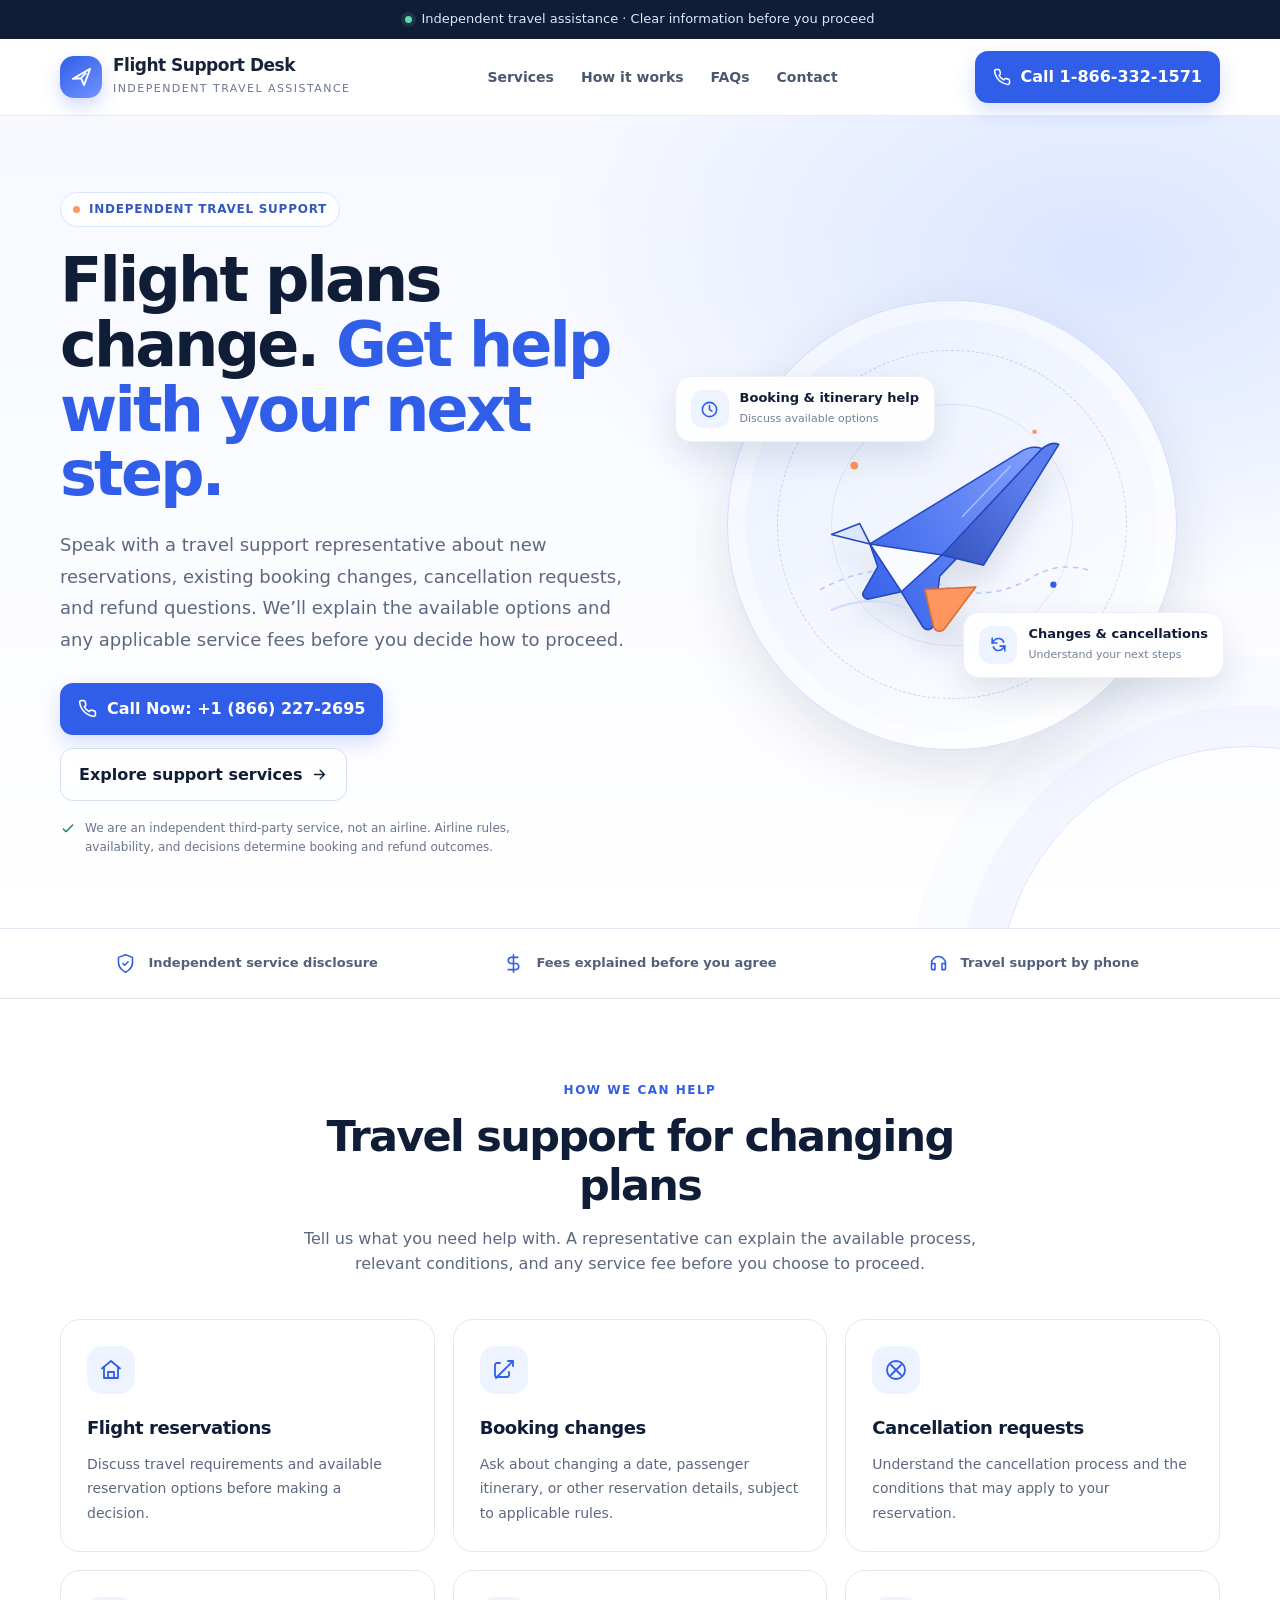
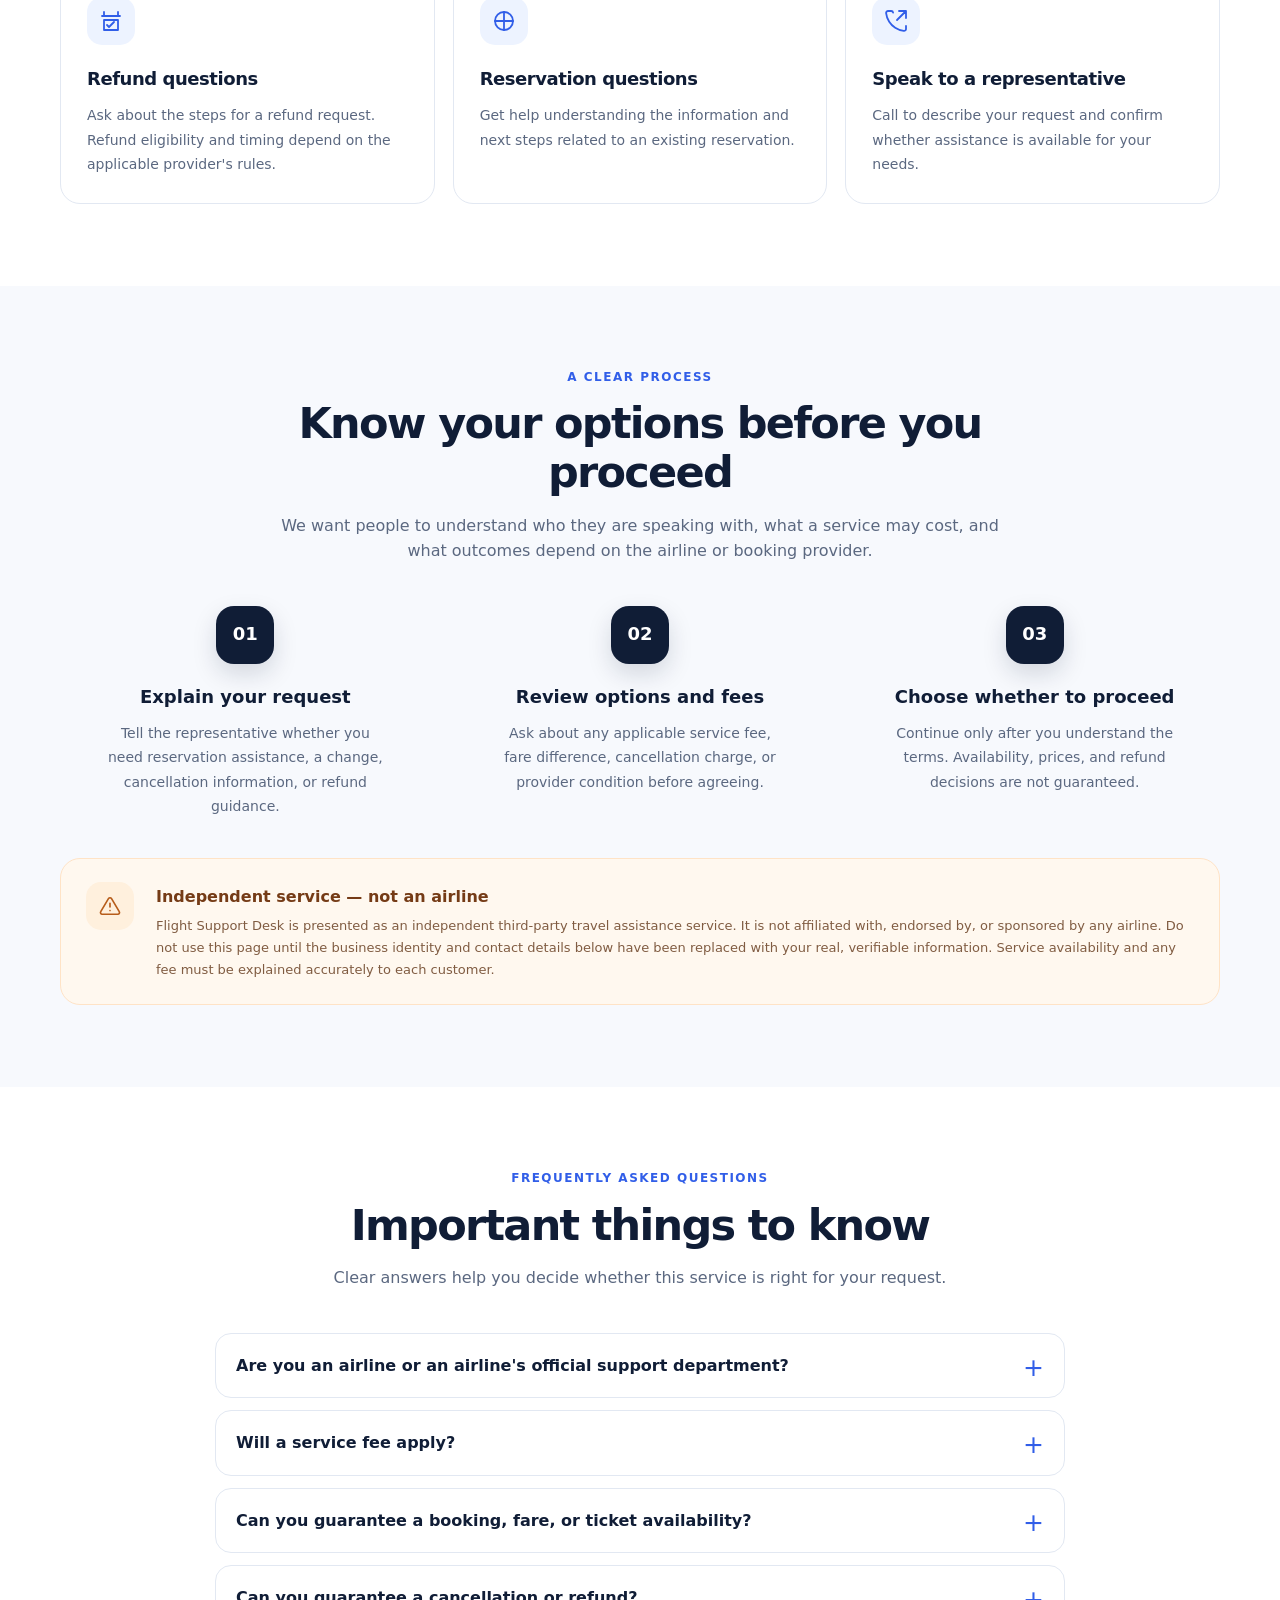
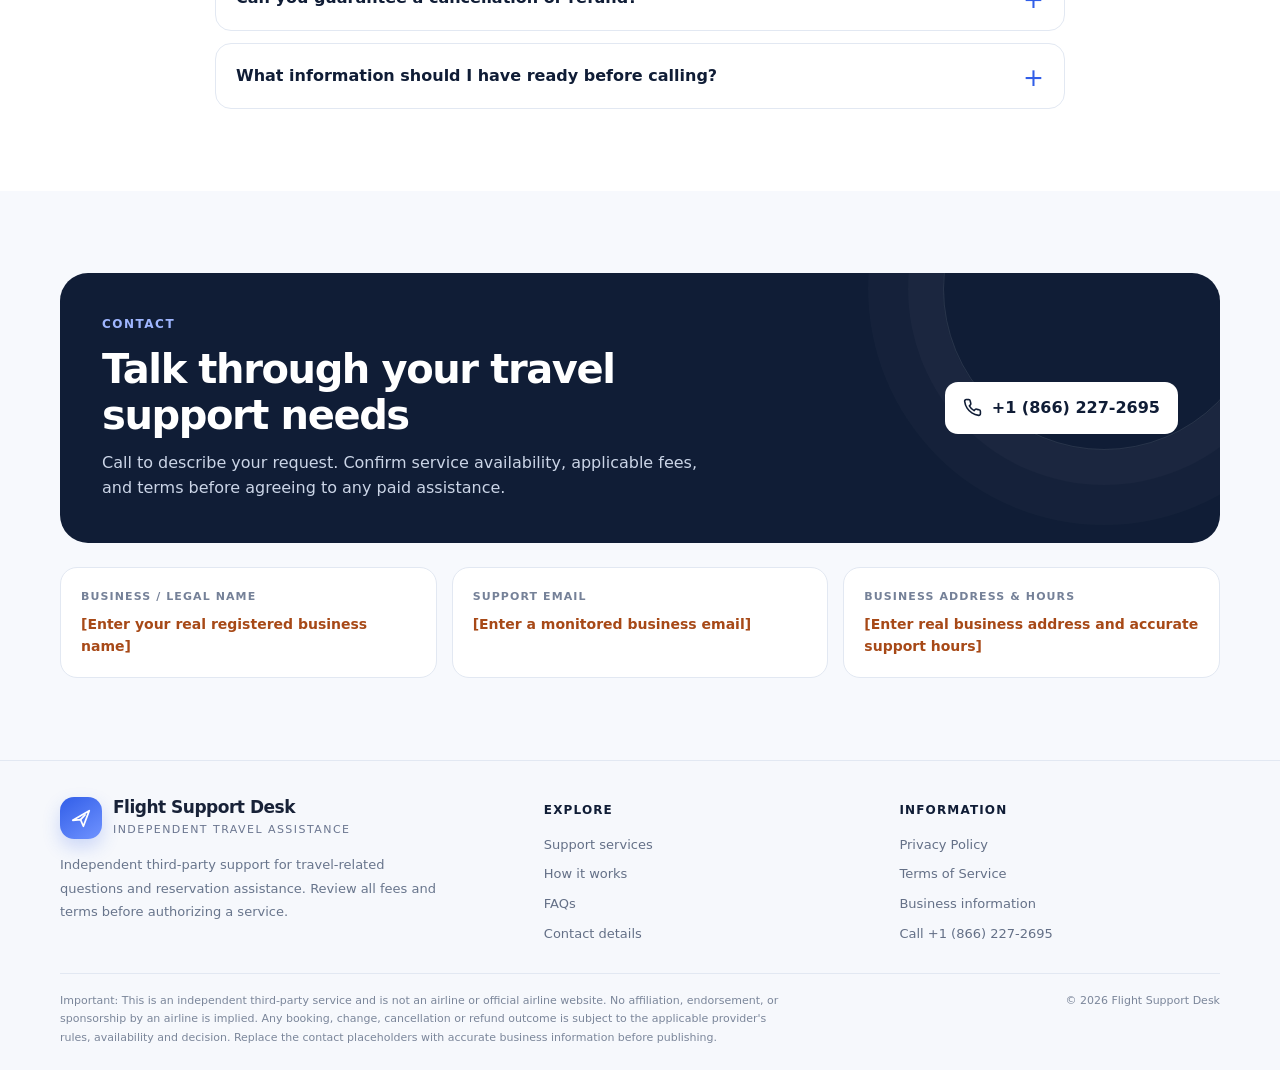
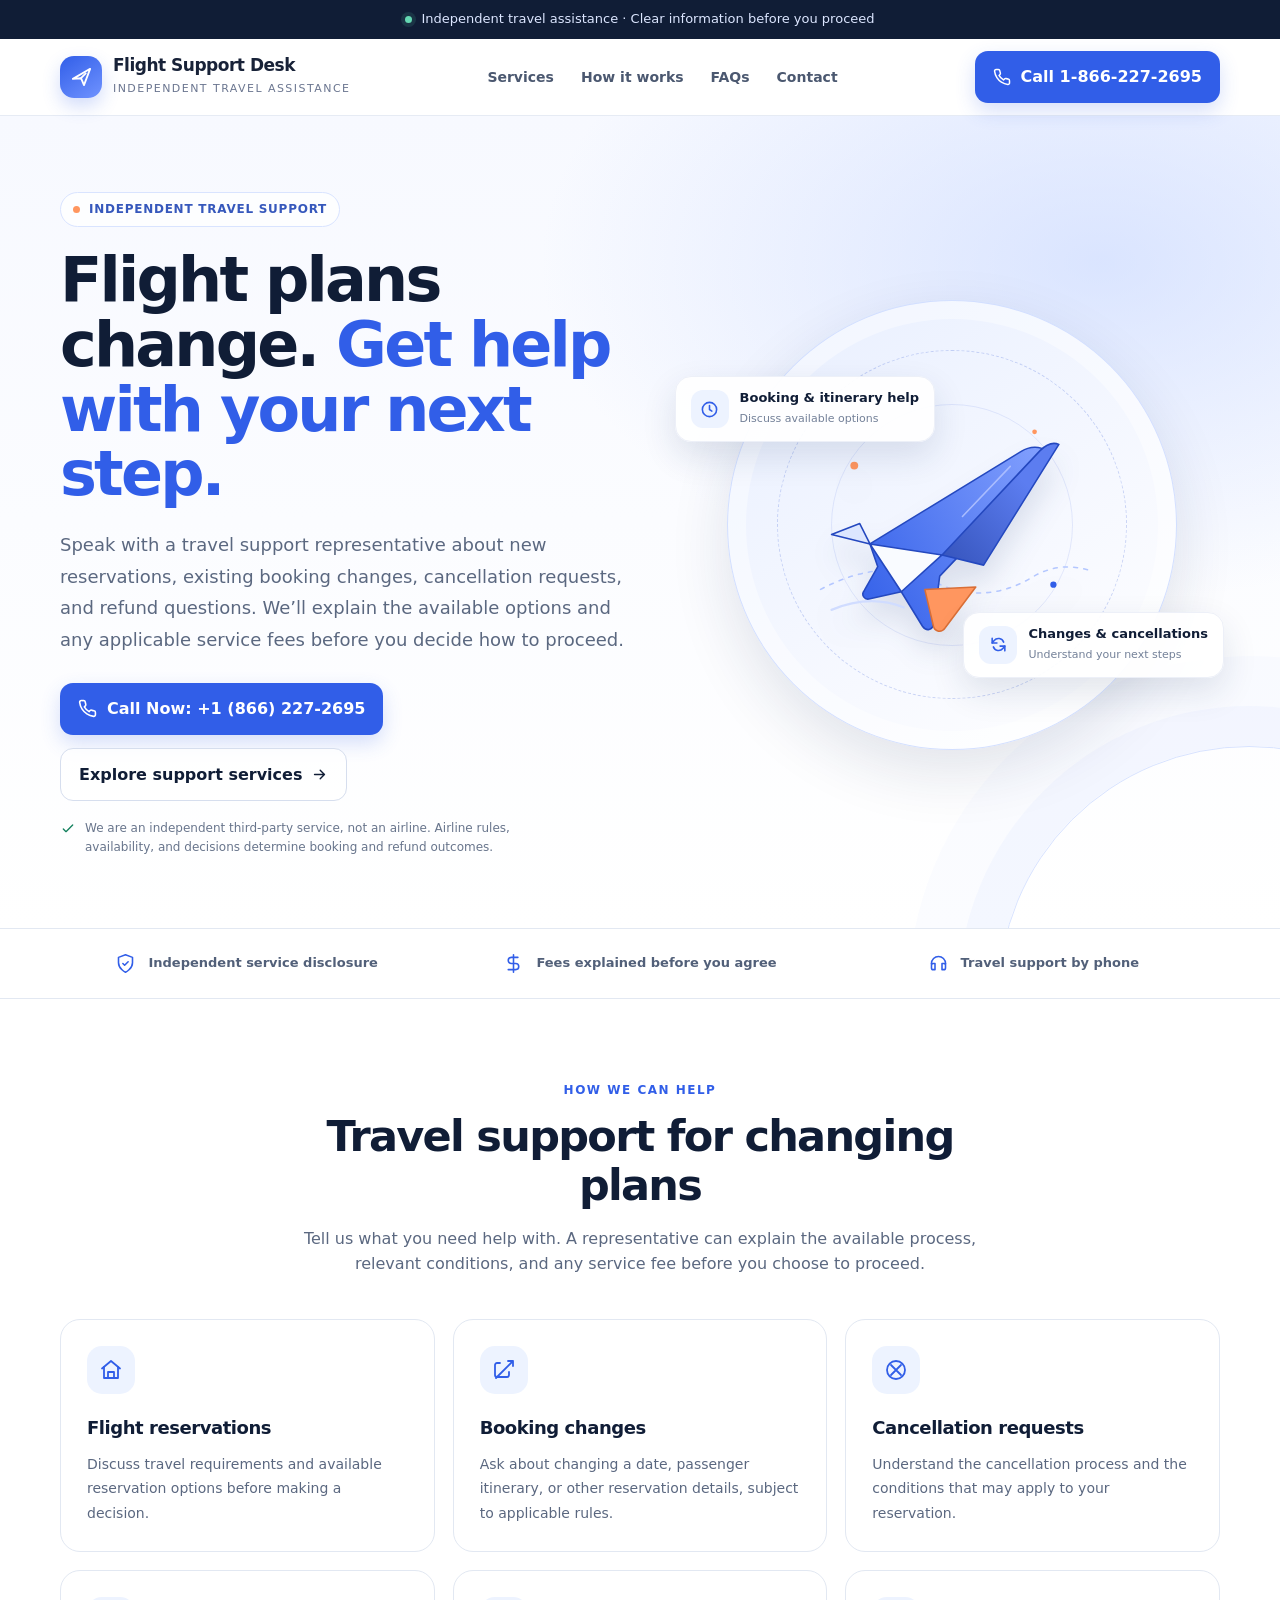
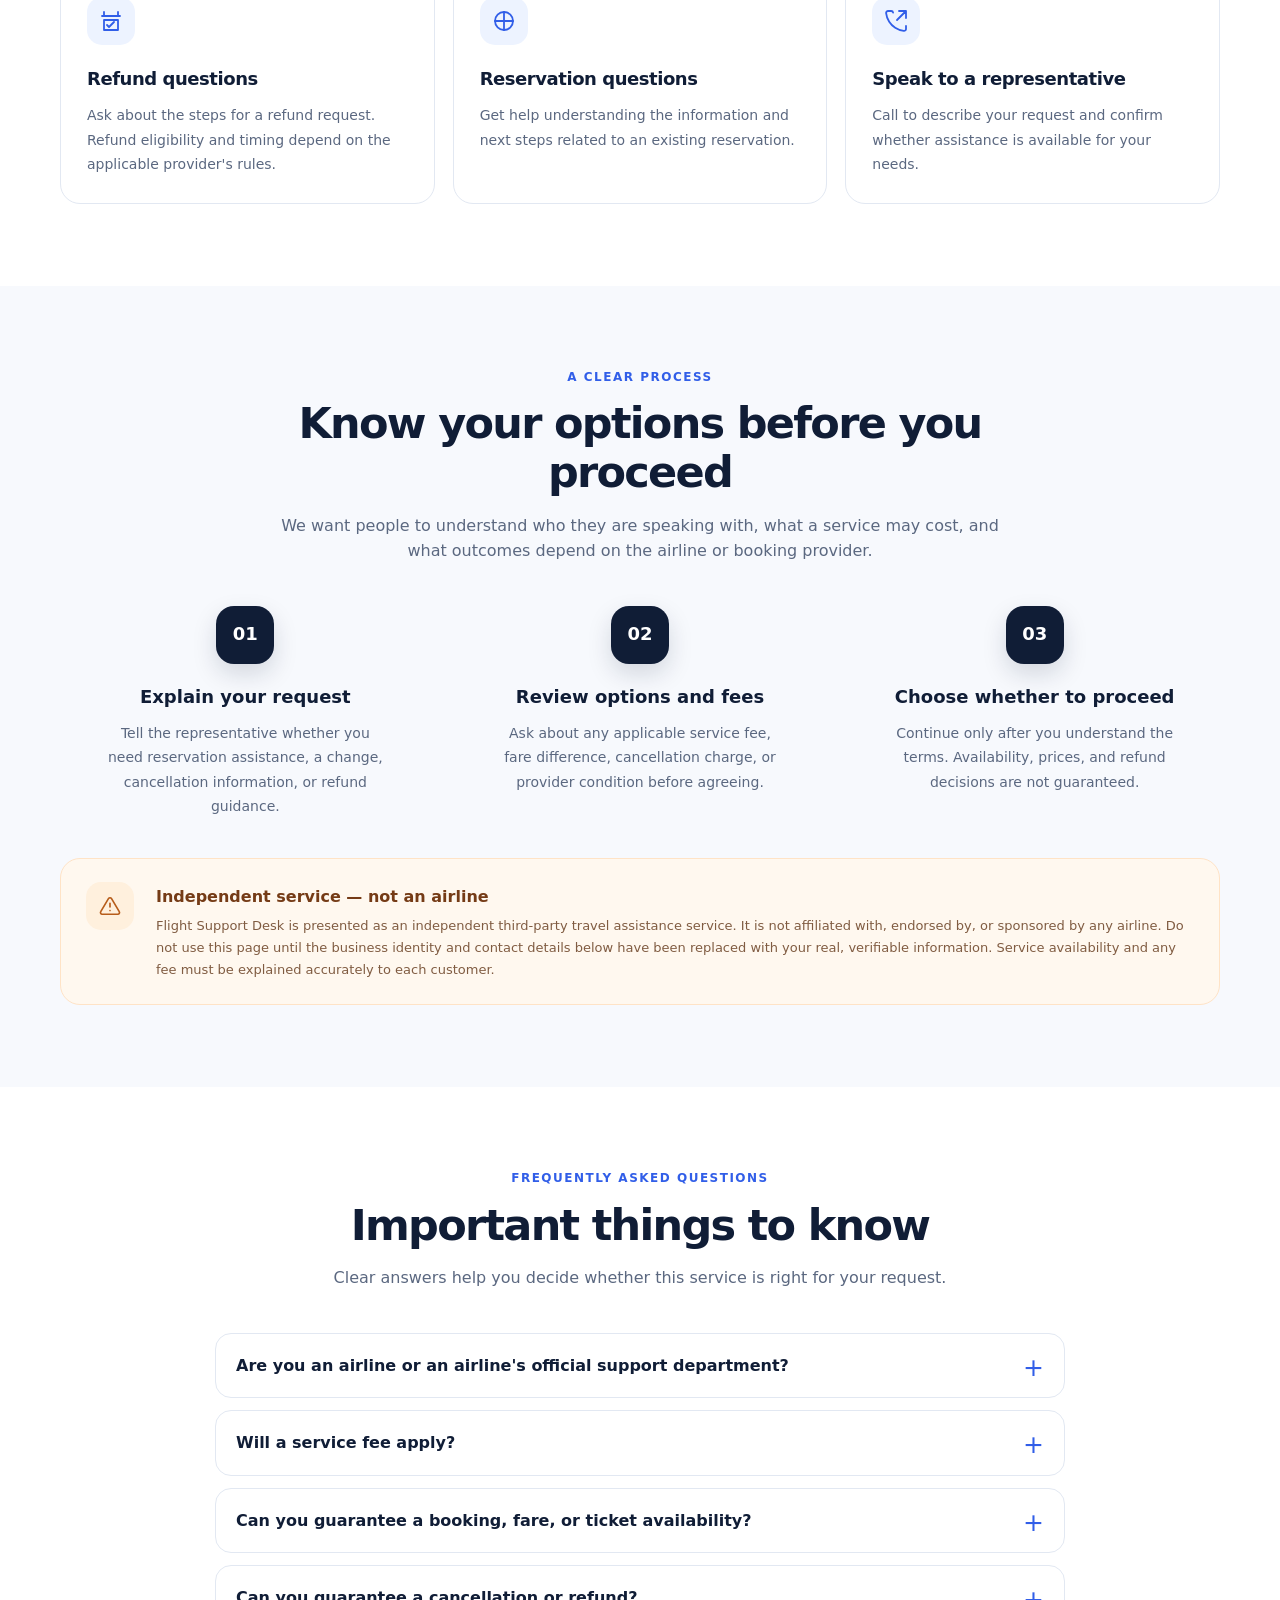
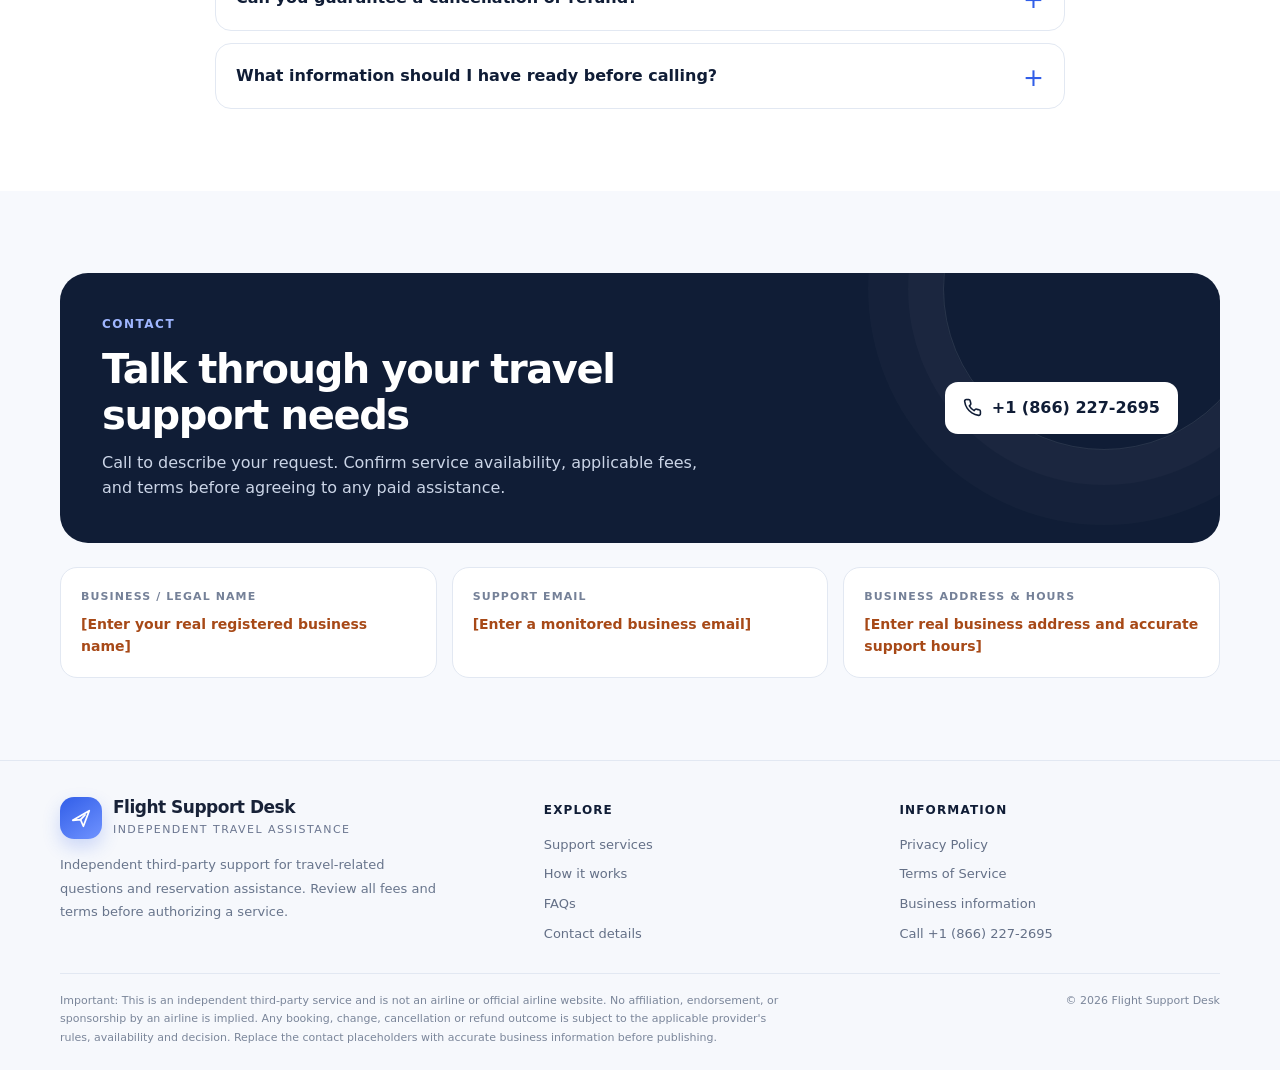
